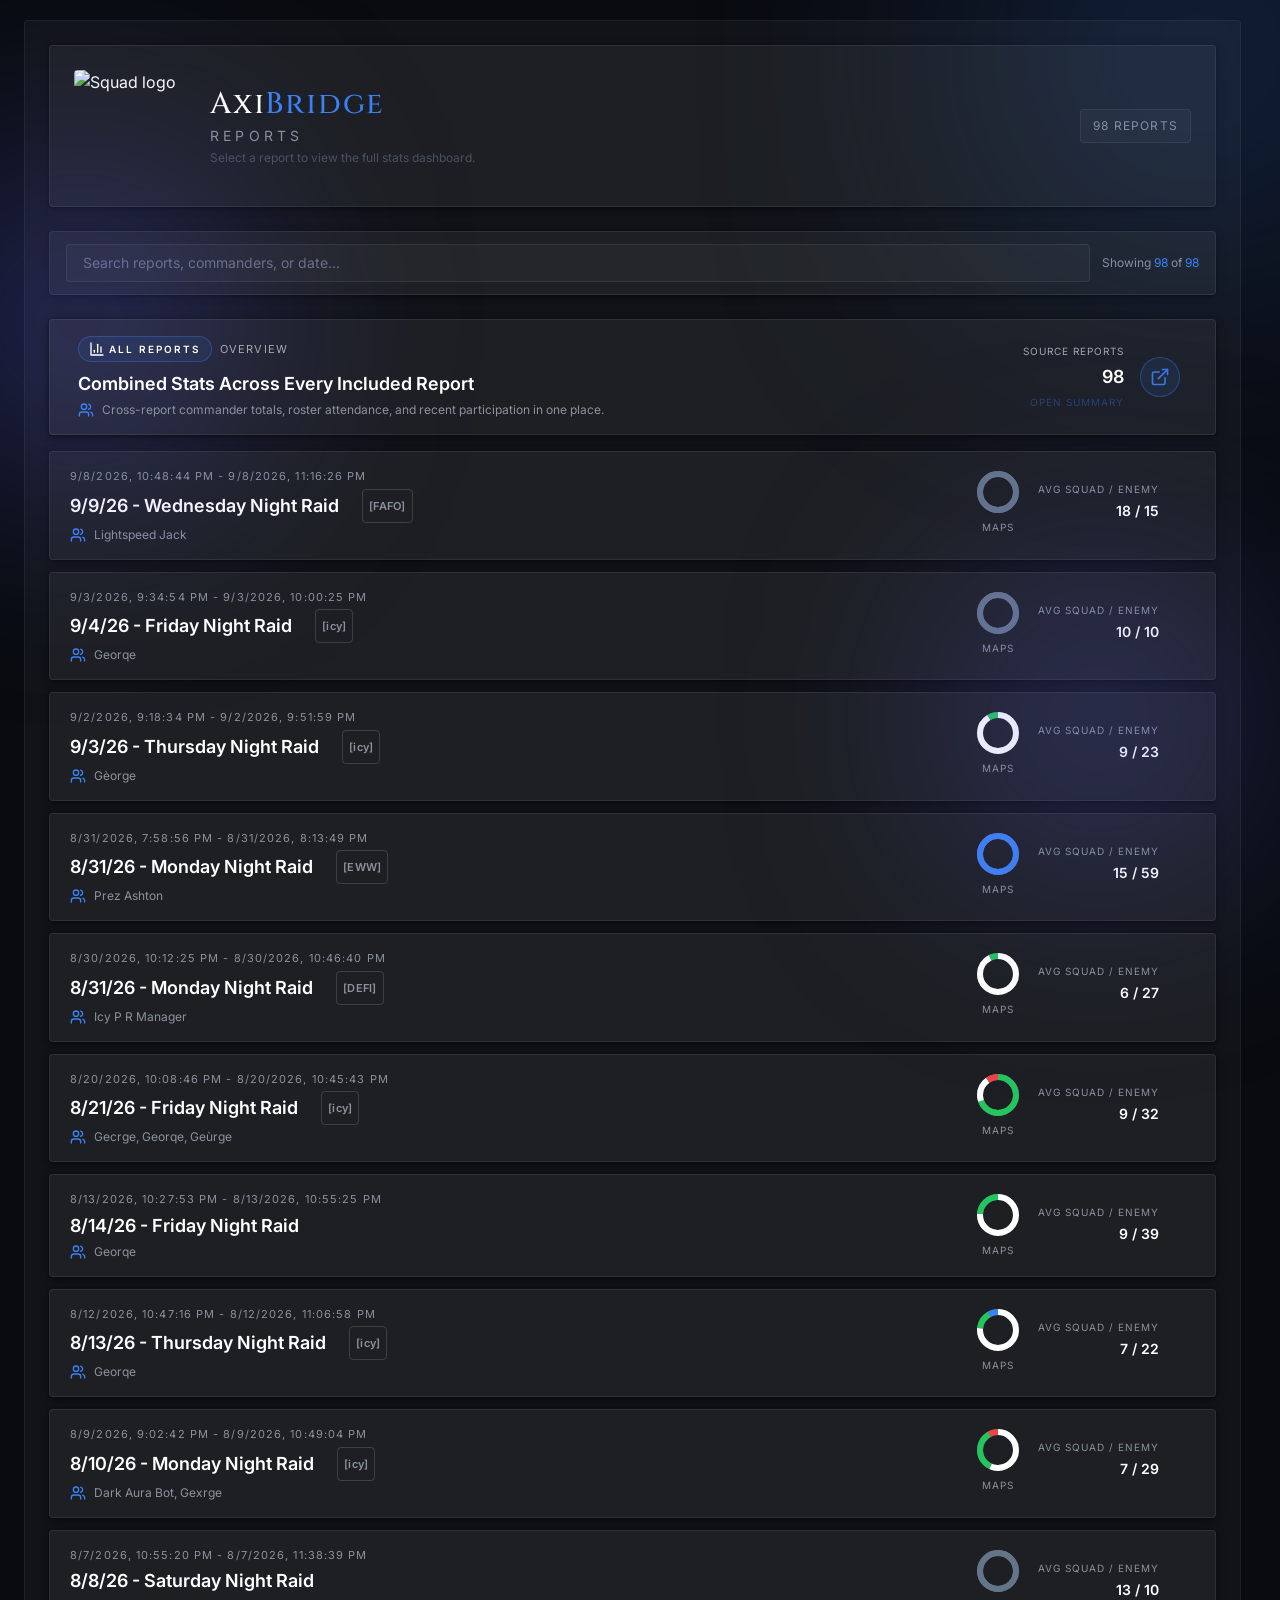
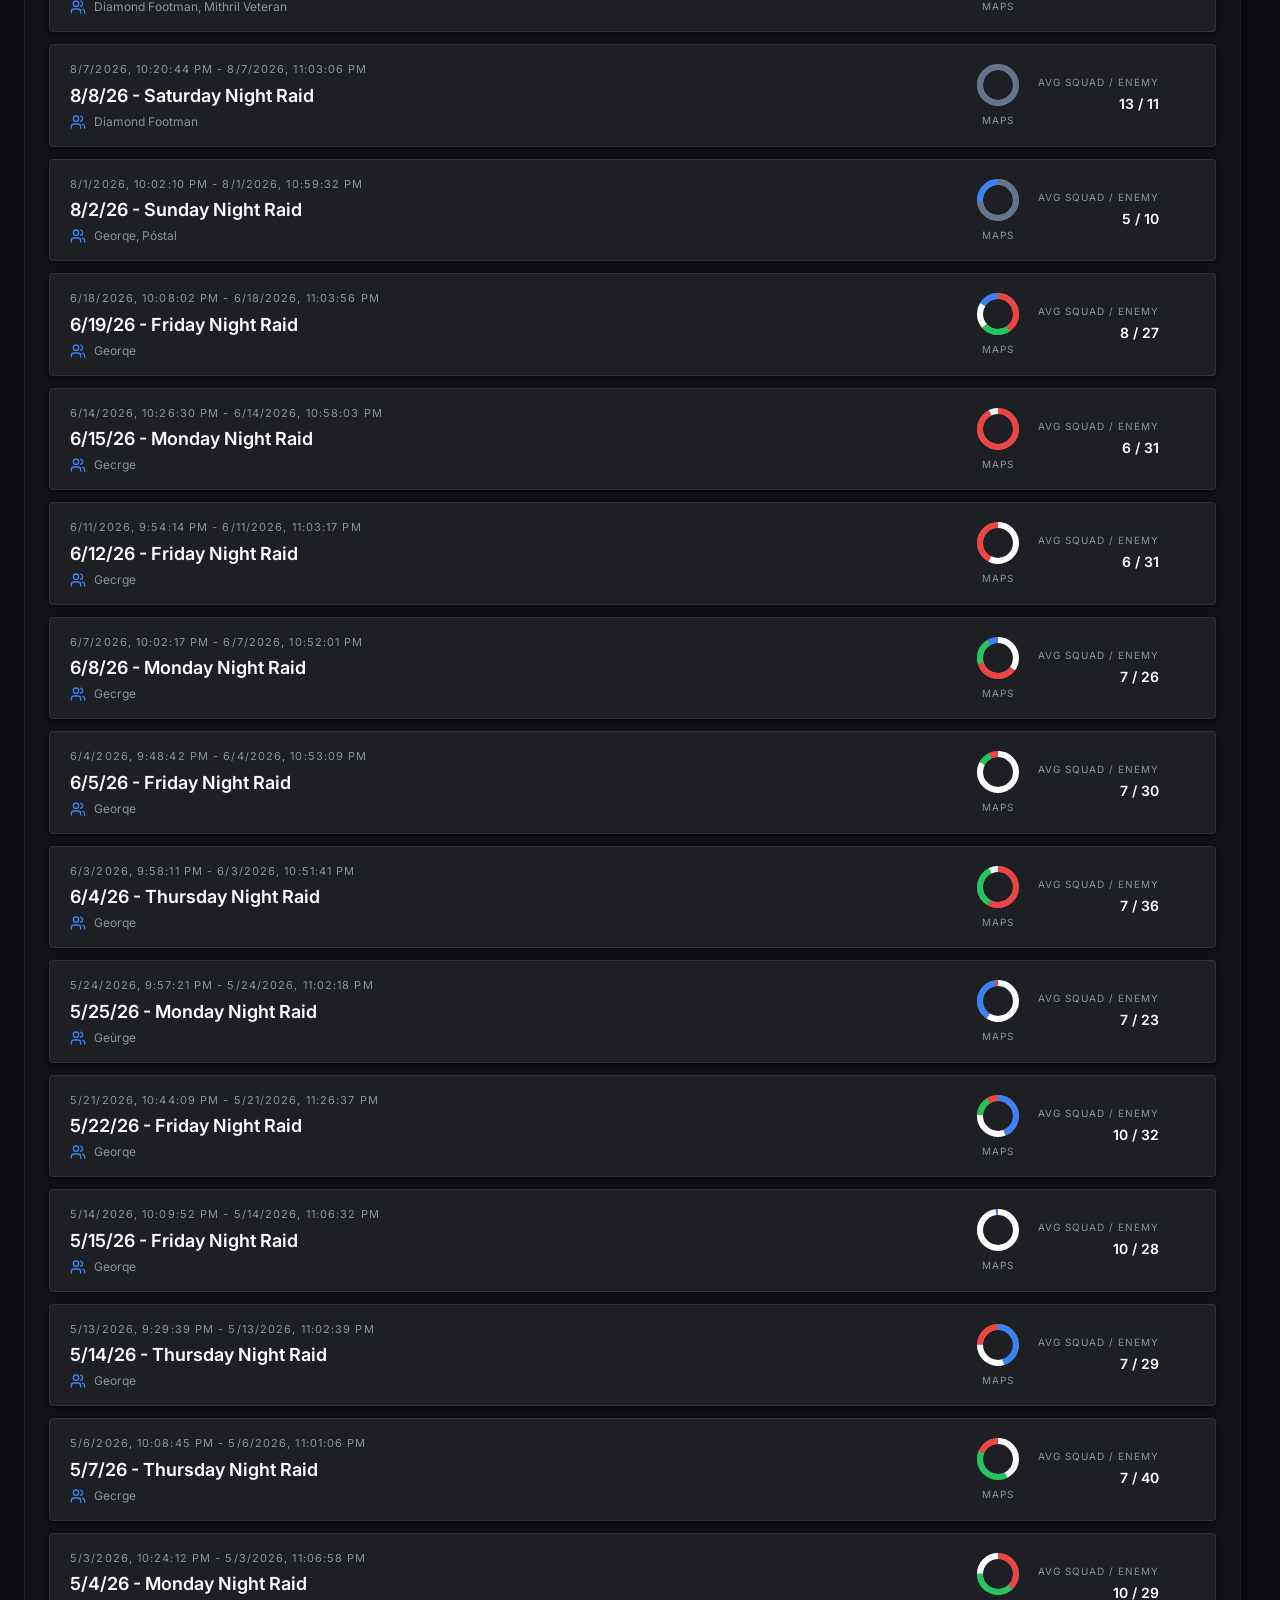
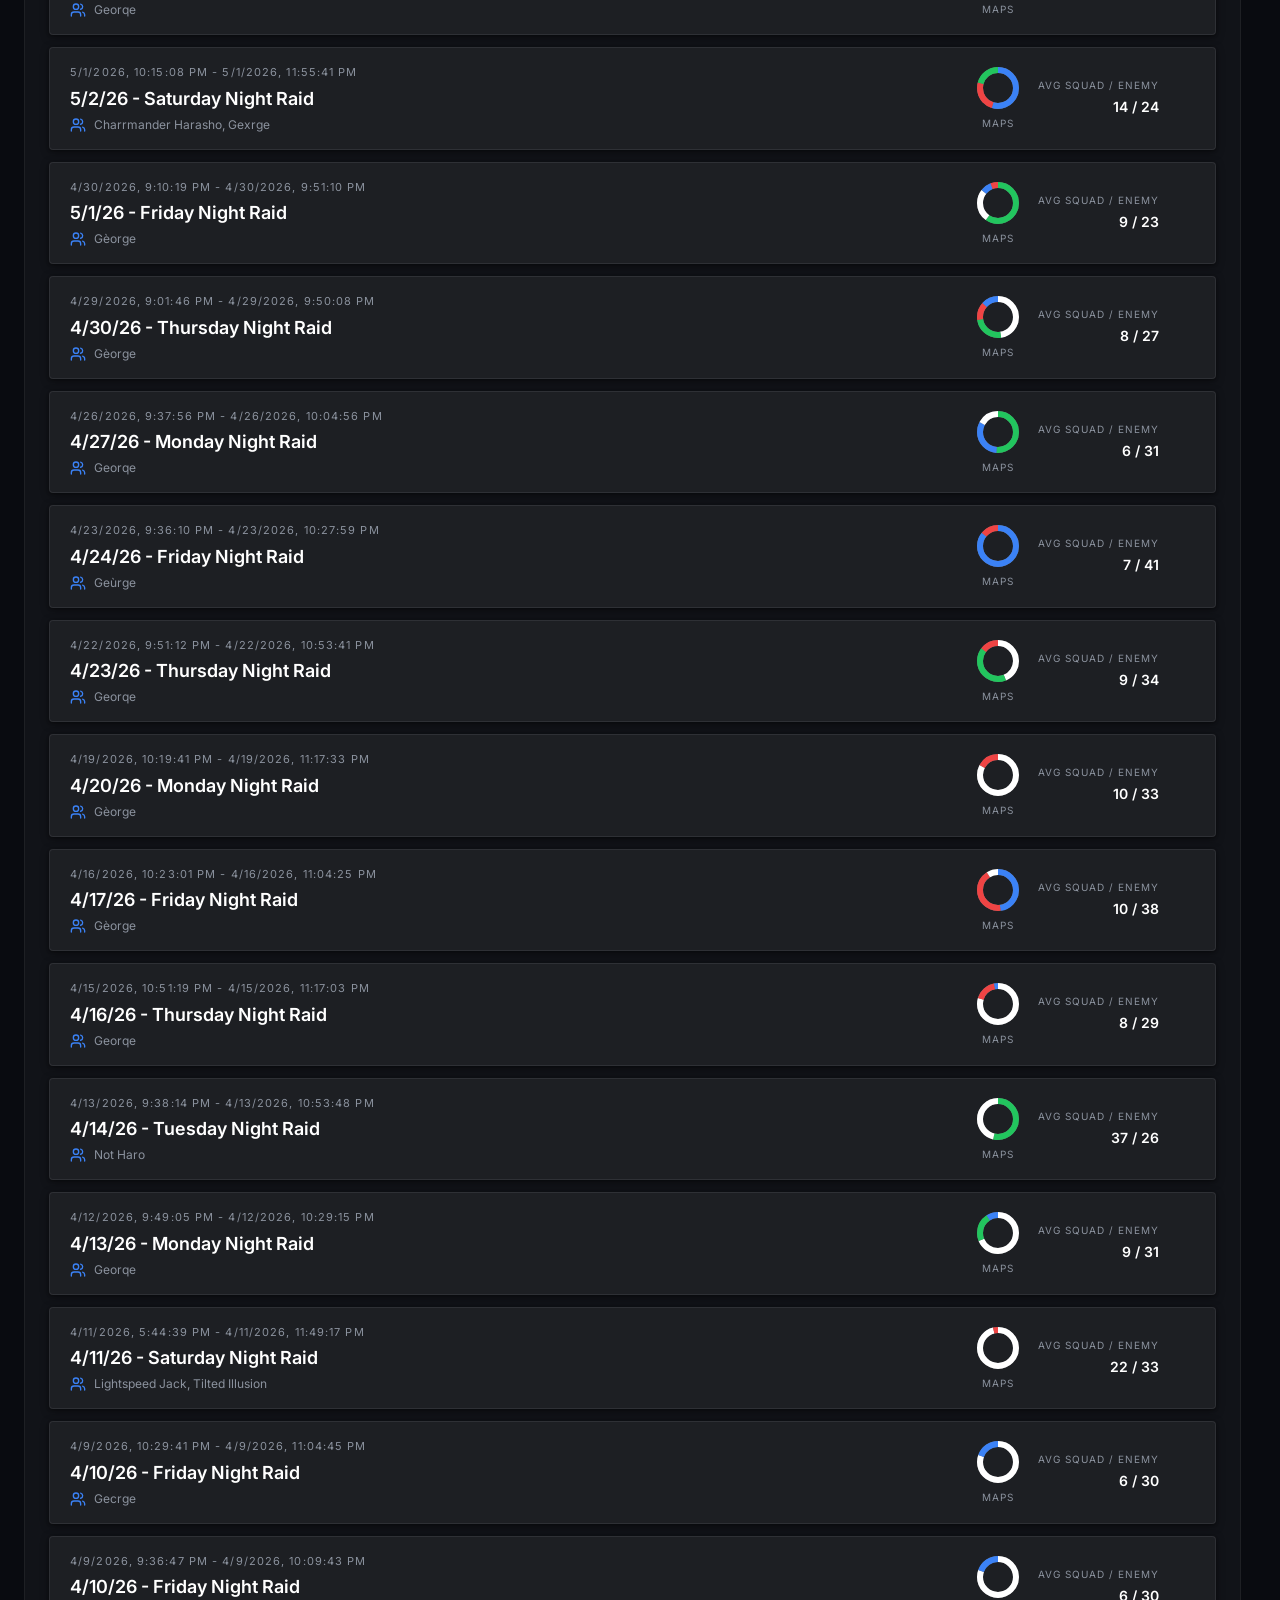
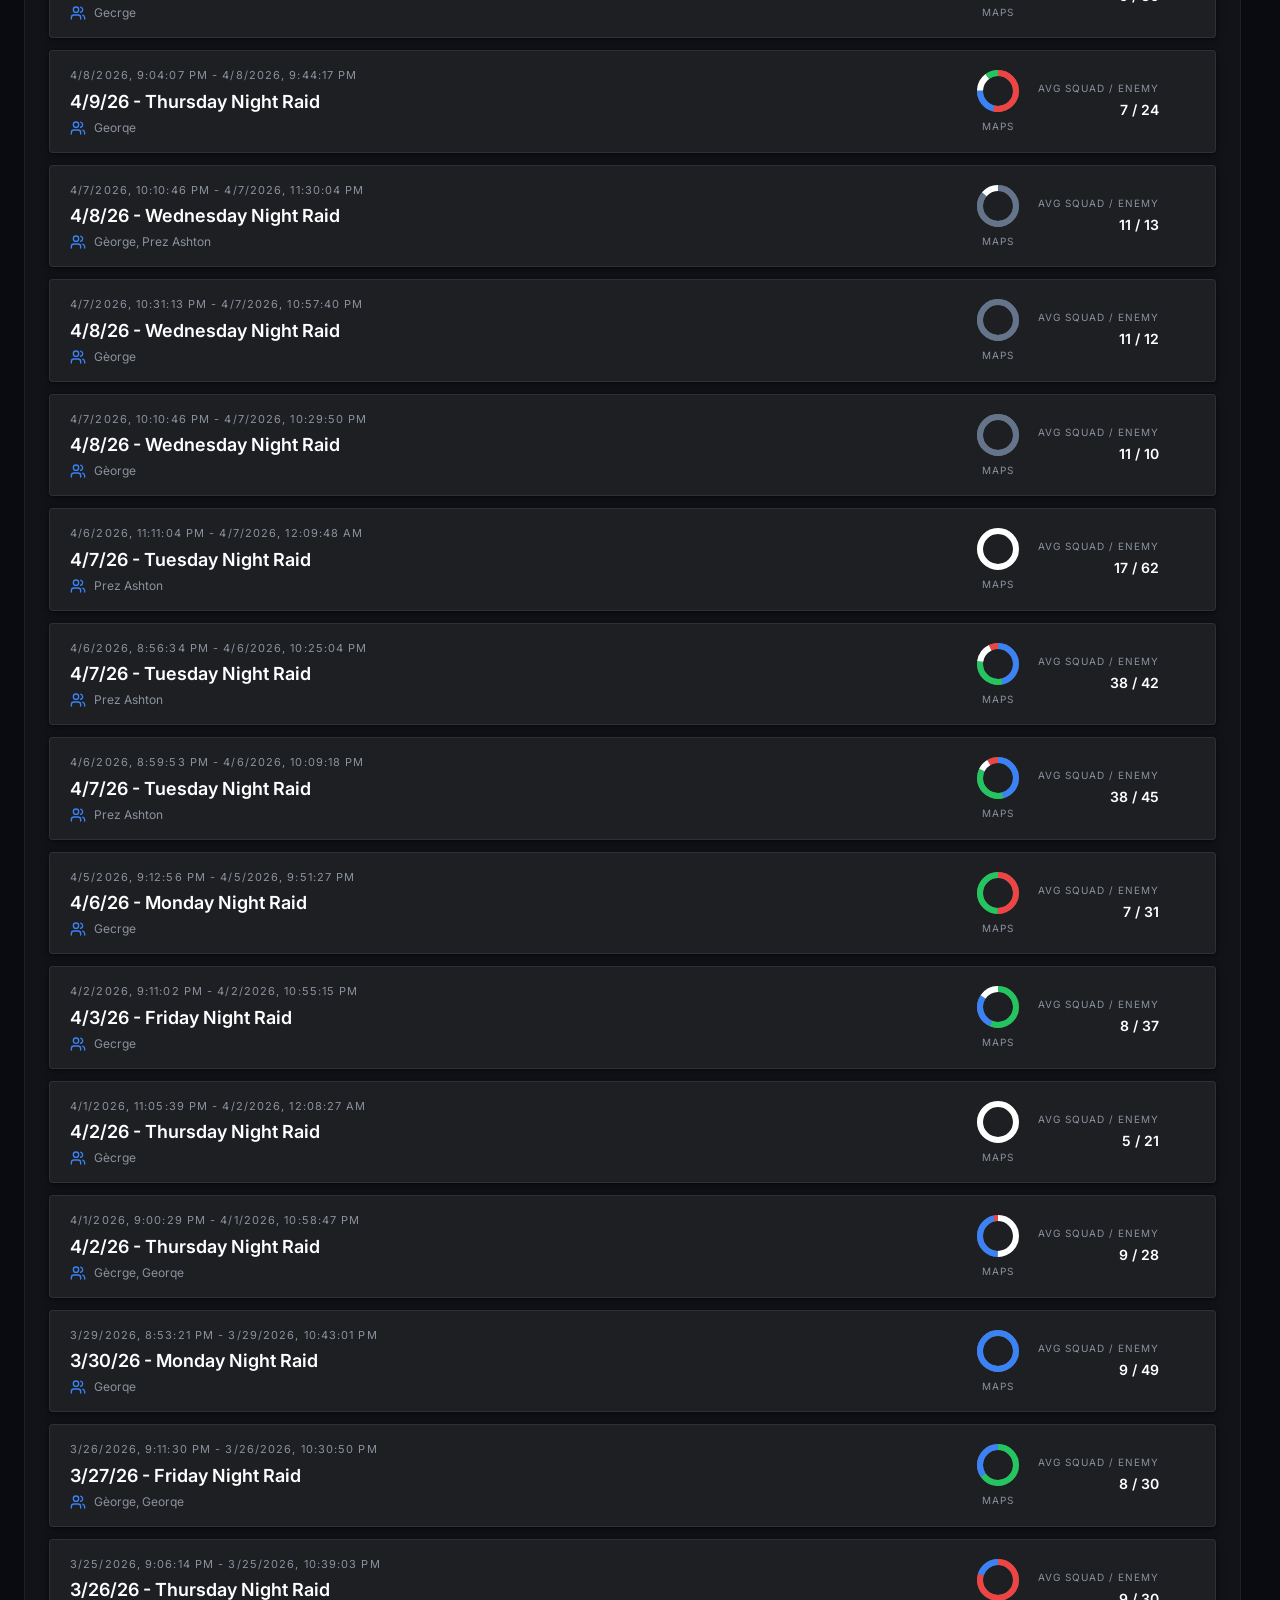
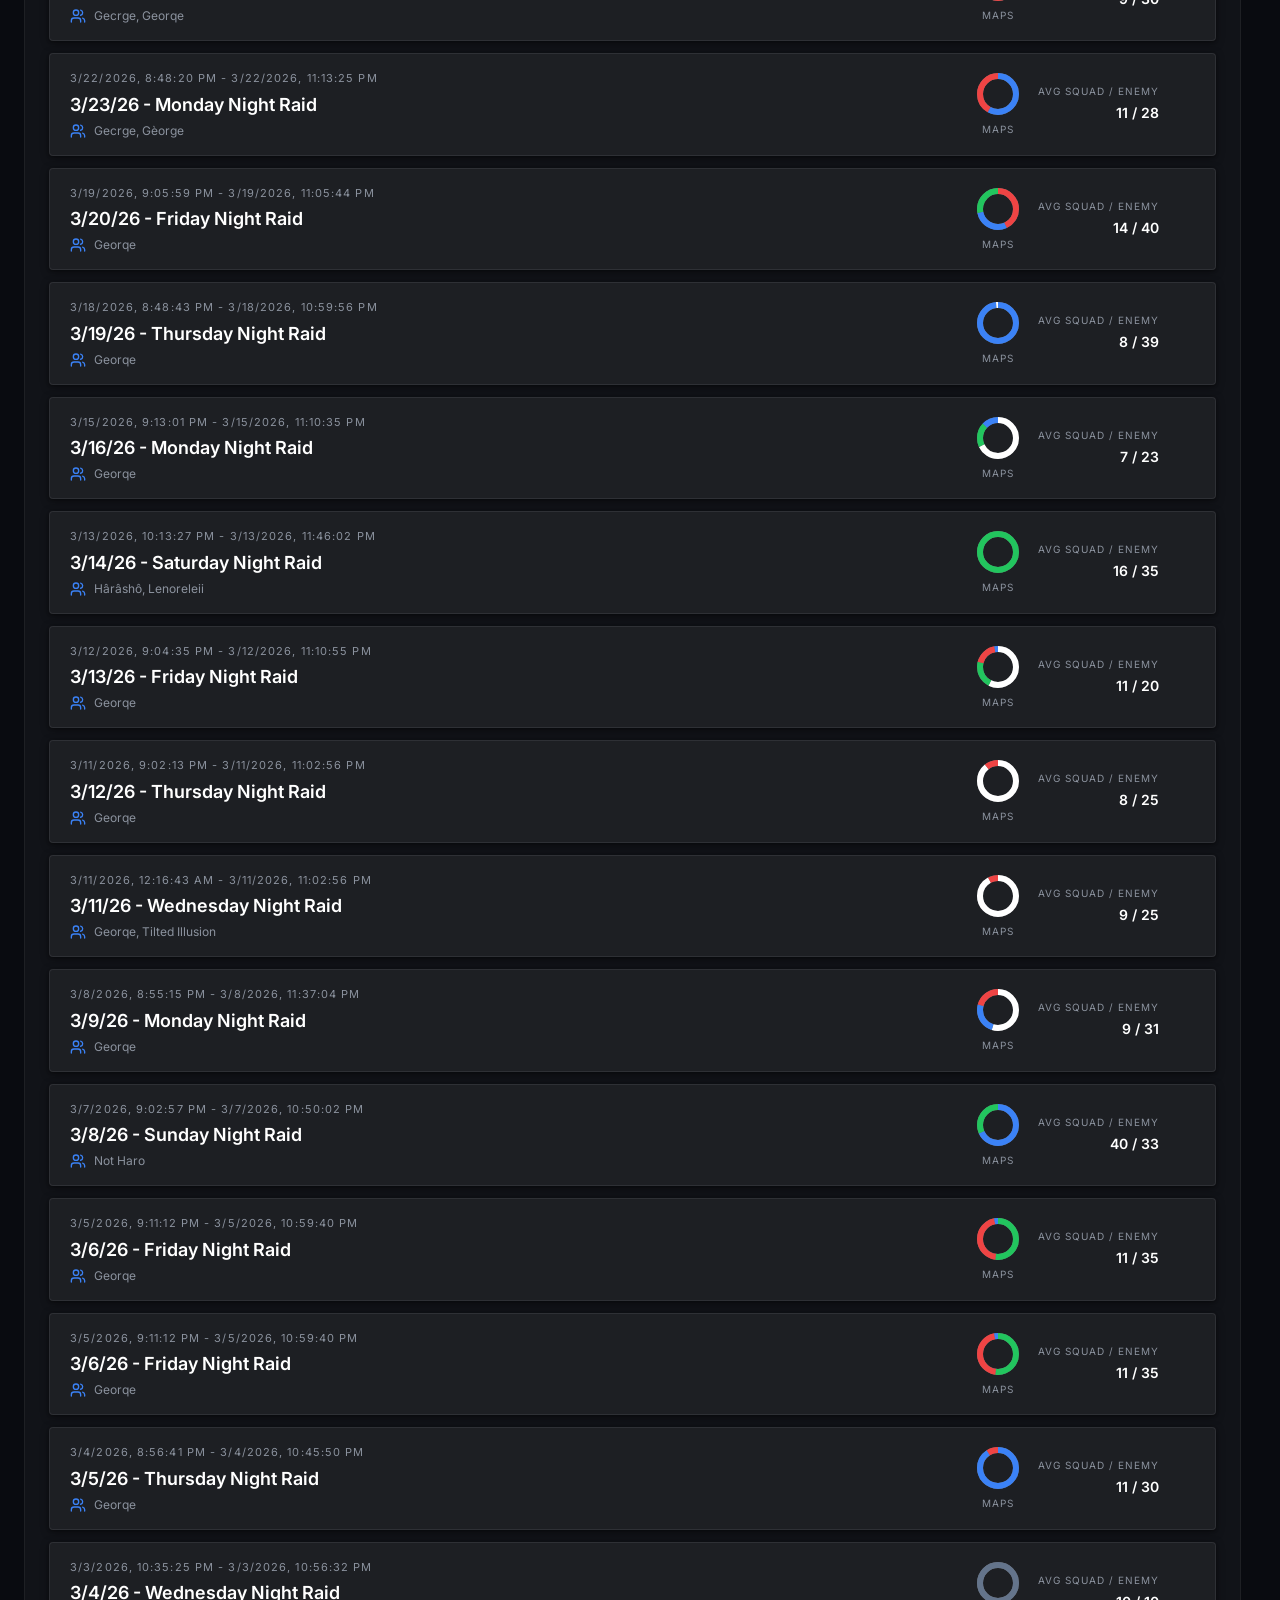
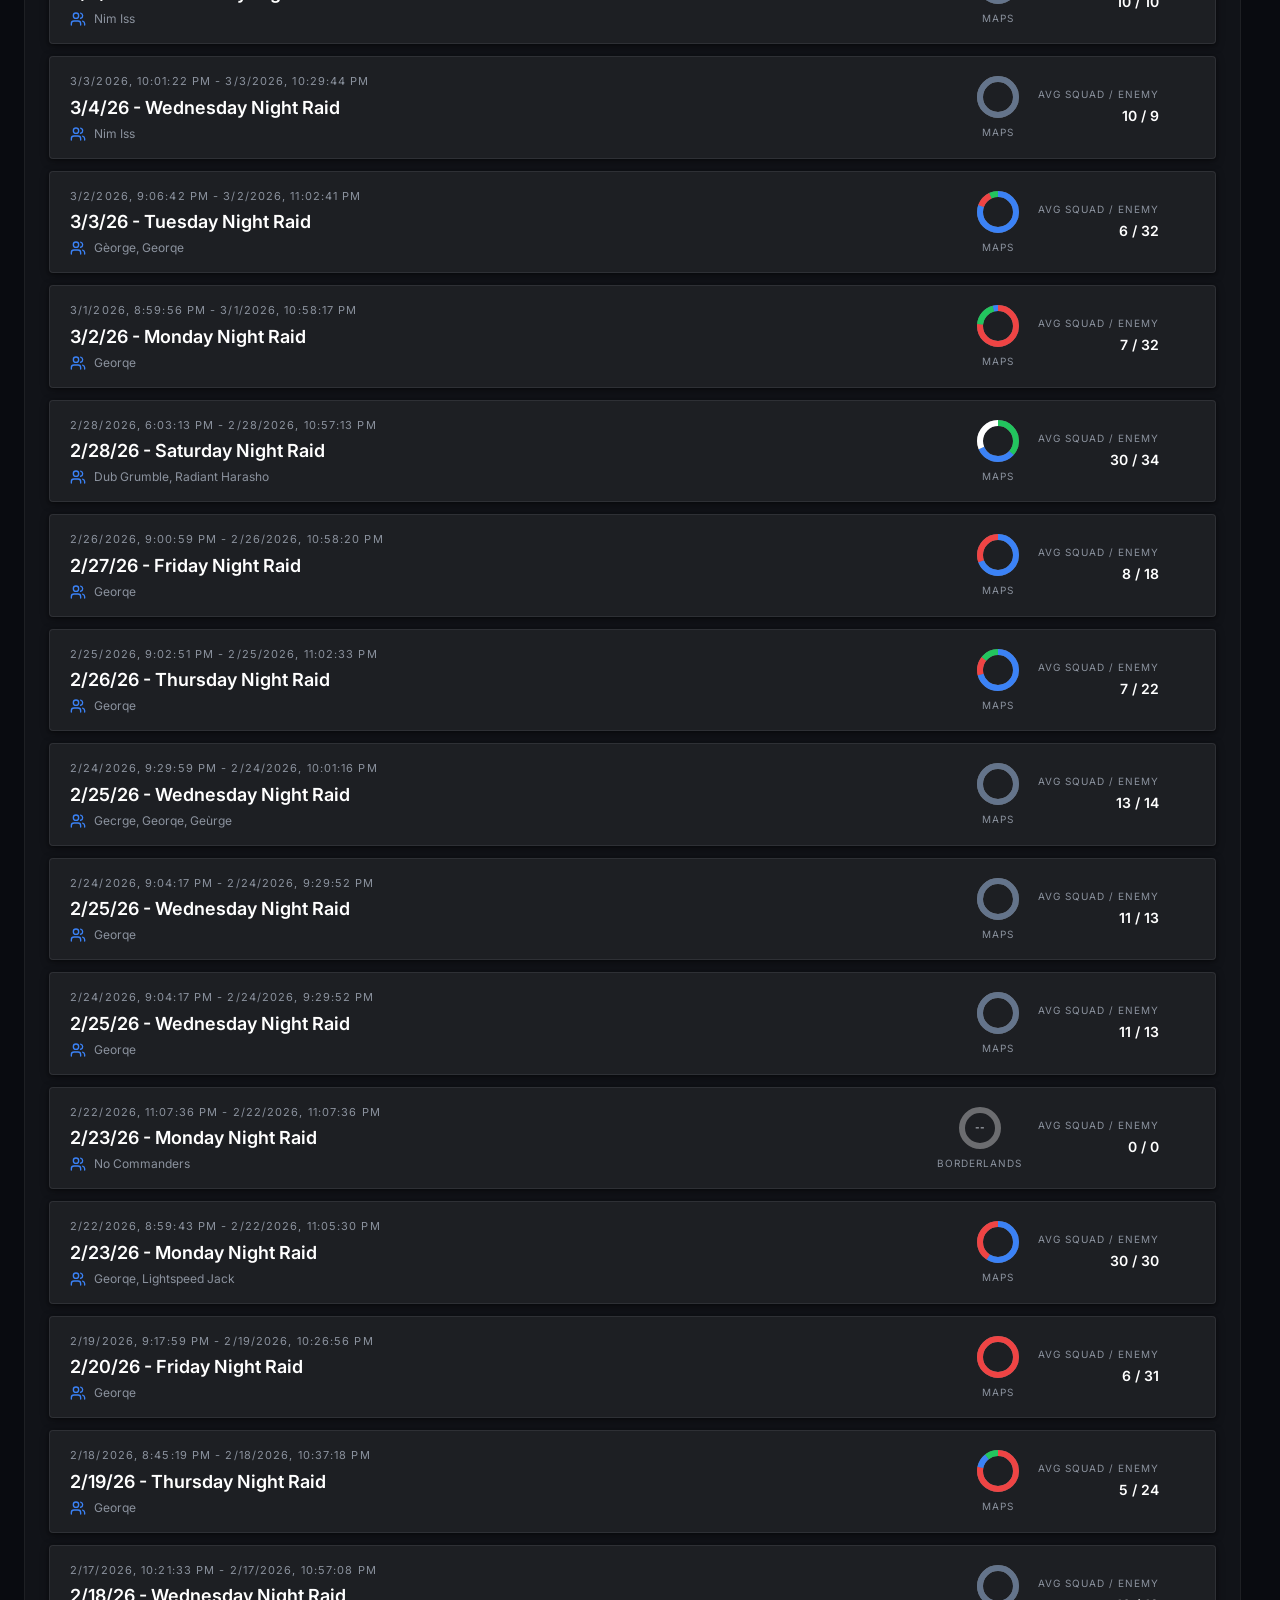
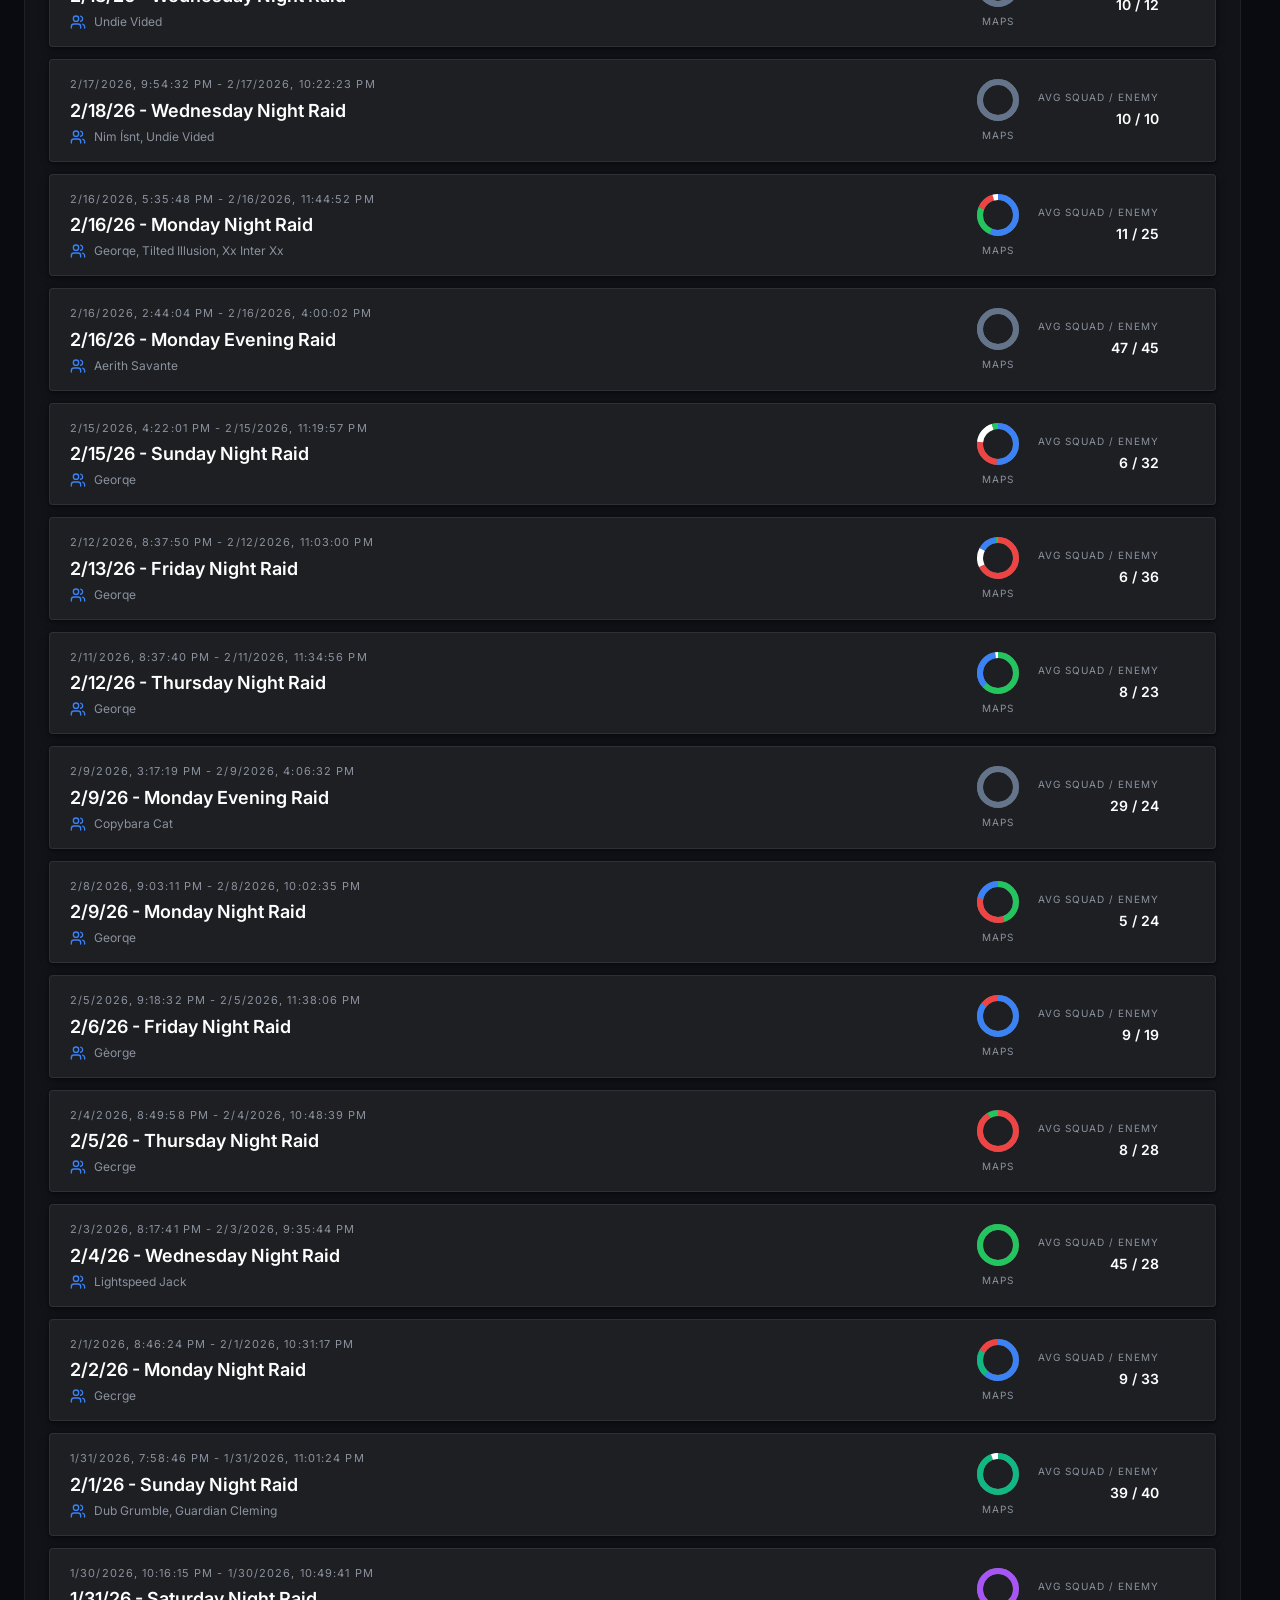
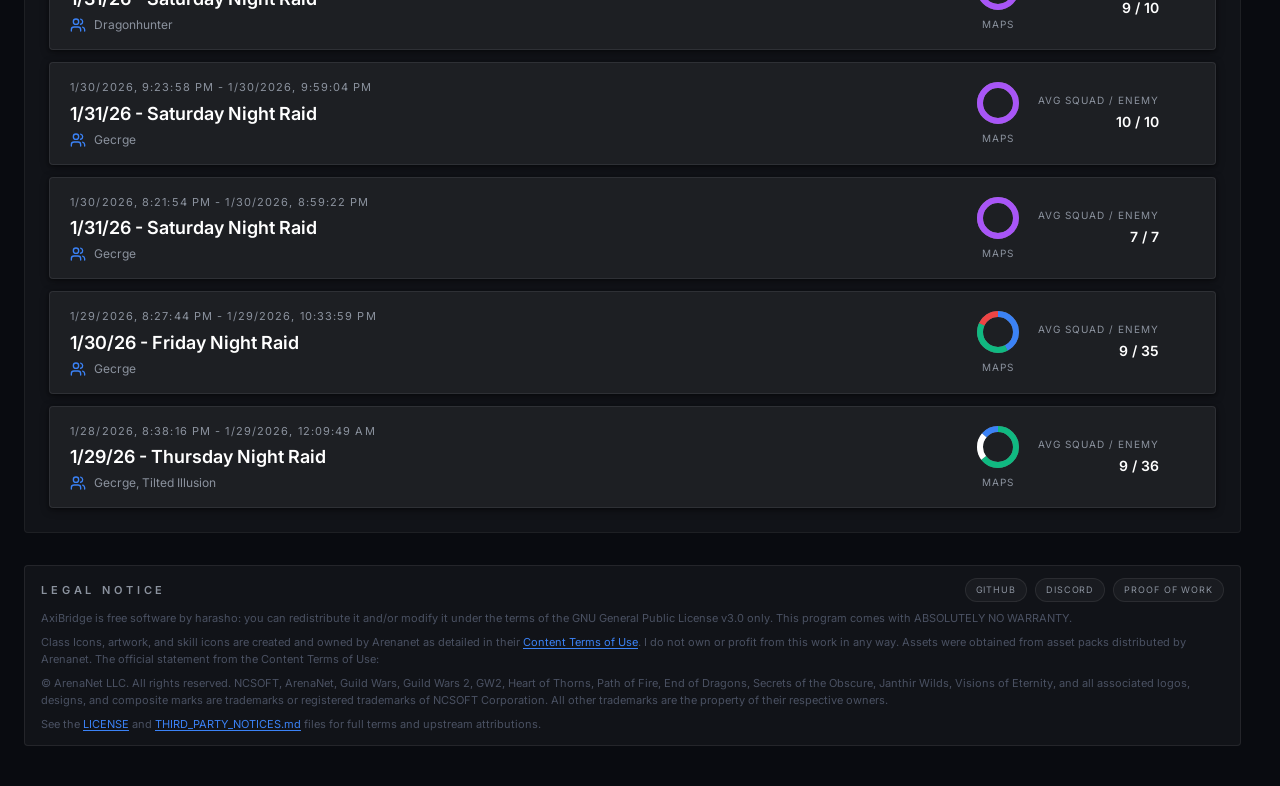
==== index.html @ 9c936603 "Update web report 20260908-224844-7veu" ====
<!doctype html>
<html lang="en">
  <head>
    <meta charset="UTF-8" />
    <link rel="icon" type="image/svg+xml" href="./svg/axibridge-glyph.svg" />
    <link rel="apple-touch-icon" href="./svg/axibridge-glyph.svg" />
    <meta name="viewport" content="width=device-width, initial-scale=1.0" />
    <title>AxiBridge</title>
    <script type="module" crossorigin src="./assets/index-DWSsiQYR.js"></script>
    <link rel="stylesheet" crossorigin href="./assets/index-Du_f-ER3.css">
  </head>
  <body>
    <div id="root"></div>
  </body>
</html>
---- assets/index-Du_f-ER3.css ----
@import"https://fonts.googleapis.com/css2?family=Cinzel:wght@500;700&family=Inter:wght@400;500;600;700&display=swap";*,:before,:after{--tw-border-spacing-x: 0;--tw-border-spacing-y: 0;--tw-translate-x: 0;--tw-translate-y: 0;--tw-rotate: 0;--tw-skew-x: 0;--tw-skew-y: 0;--tw-scale-x: 1;--tw-scale-y: 1;--tw-pan-x: ;--tw-pan-y: ;--tw-pinch-zoom: ;--tw-scroll-snap-strictness: proximity;--tw-gradient-from-position: ;--tw-gradient-via-position: ;--tw-gradient-to-position: ;--tw-ordinal: ;--tw-slashed-zero: ;--tw-numeric-figure: ;--tw-numeric-spacing: ;--tw-numeric-fraction: ;--tw-ring-inset: ;--tw-ring-offset-width: 0px;--tw-ring-offset-color: #fff;--tw-ring-color: rgb(59 130 246 / .5);--tw-ring-offset-shadow: 0 0 #0000;--tw-ring-shadow: 0 0 #0000;--tw-shadow: 0 0 #0000;--tw-shadow-colored: 0 0 #0000;--tw-blur: ;--tw-brightness: ;--tw-contrast: ;--tw-grayscale: ;--tw-hue-rotate: ;--tw-invert: ;--tw-saturate: ;--tw-sepia: ;--tw-drop-shadow: ;--tw-backdrop-blur: ;--tw-backdrop-brightness: ;--tw-backdrop-contrast: ;--tw-backdrop-grayscale: ;--tw-backdrop-hue-rotate: ;--tw-backdrop-invert: ;--tw-backdrop-opacity: ;--tw-backdrop-saturate: ;--tw-backdrop-sepia: ;--tw-contain-size: ;--tw-contain-layout: ;--tw-contain-paint: ;--tw-contain-style: }::backdrop{--tw-border-spacing-x: 0;--tw-border-spacing-y: 0;--tw-translate-x: 0;--tw-translate-y: 0;--tw-rotate: 0;--tw-skew-x: 0;--tw-skew-y: 0;--tw-scale-x: 1;--tw-scale-y: 1;--tw-pan-x: ;--tw-pan-y: ;--tw-pinch-zoom: ;--tw-scroll-snap-strictness: proximity;--tw-gradient-from-position: ;--tw-gradient-via-position: ;--tw-gradient-to-position: ;--tw-ordinal: ;--tw-slashed-zero: ;--tw-numeric-figure: ;--tw-numeric-spacing: ;--tw-numeric-fraction: ;--tw-ring-inset: ;--tw-ring-offset-width: 0px;--tw-ring-offset-color: #fff;--tw-ring-color: rgb(59 130 246 / .5);--tw-ring-offset-shadow: 0 0 #0000;--tw-ring-shadow: 0 0 #0000;--tw-shadow: 0 0 #0000;--tw-shadow-colored: 0 0 #0000;--tw-blur: ;--tw-brightness: ;--tw-contrast: ;--tw-grayscale: ;--tw-hue-rotate: ;--tw-invert: ;--tw-saturate: ;--tw-sepia: ;--tw-drop-shadow: ;--tw-backdrop-blur: ;--tw-backdrop-brightness: ;--tw-backdrop-contrast: ;--tw-backdrop-grayscale: ;--tw-backdrop-hue-rotate: ;--tw-backdrop-invert: ;--tw-backdrop-opacity: ;--tw-backdrop-saturate: ;--tw-backdrop-sepia: ;--tw-contain-size: ;--tw-contain-layout: ;--tw-contain-paint: ;--tw-contain-style: }*,:before,:after{box-sizing:border-box;border-width:0;border-style:solid;border-color:#e5e7eb}:before,:after{--tw-content: ""}html,:host{line-height:1.5;-webkit-text-size-adjust:100%;-moz-tab-size:4;-o-tab-size:4;tab-size:4;font-family:ui-sans-serif,system-ui,sans-serif,"Apple Color Emoji","Segoe UI Emoji",Segoe UI Symbol,"Noto Color Emoji";font-feature-settings:normal;font-variation-settings:normal;-webkit-tap-highlight-color:transparent}body{margin:0;line-height:inherit}hr{height:0;color:inherit;border-top-width:1px}abbr:where([title]){-webkit-text-decoration:underline dotted;text-decoration:underline dotted}h1,h2,h3,h4,h5,h6{font-size:inherit;font-weight:inherit}a{color:inherit;text-decoration:inherit}b,strong{font-weight:bolder}code,kbd,samp,pre{font-family:ui-monospace,SFMono-Regular,Menlo,Monaco,Consolas,Liberation Mono,Courier New,monospace;font-feature-settings:normal;font-variation-settings:normal;font-size:1em}small{font-size:80%}sub,sup{font-size:75%;line-height:0;position:relative;vertical-align:baseline}sub{bottom:-.25em}sup{top:-.5em}table{text-indent:0;border-color:inherit;border-collapse:collapse}button,input,optgroup,select,textarea{font-family:inherit;font-feature-settings:inherit;font-variation-settings:inherit;font-size:100%;font-weight:inherit;line-height:inherit;letter-spacing:inherit;color:inherit;margin:0;padding:0}button,select{text-transform:none}button,input:where([type=button]),input:where([type=reset]),input:where([type=submit]){-webkit-appearance:button;background-color:transparent;background-image:none}:-moz-focusring{outline:auto}:-moz-ui-invalid{box-shadow:none}progress{vertical-align:baseline}::-webkit-inner-spin-button,::-webkit-outer-spin-button{height:auto}[type=search]{-webkit-appearance:textfield;outline-offset:-2px}::-webkit-search-decoration{-webkit-appearance:none}::-webkit-file-upload-button{-webkit-appearance:button;font:inherit}summary{display:list-item}blockquote,dl,dd,h1,h2,h3,h4,h5,h6,hr,figure,p,pre{margin:0}fieldset{margin:0;padding:0}legend{padding:0}ol,ul,menu{list-style:none;margin:0;padding:0}dialog{padding:0}textarea{resize:vertical}input::-moz-placeholder,textarea::-moz-placeholder{opacity:1;color:#9ca3af}input::placeholder,textarea::placeholder{opacity:1;color:#9ca3af}button,[role=button]{cursor:pointer}:disabled{cursor:default}img,svg,video,canvas,audio,iframe,embed,object{display:block;vertical-align:middle}img,video{max-width:100%;height:auto}[hidden]:where(:not([hidden=until-found])){display:none}.\!container{width:100%!important}.container{width:100%}@media(min-width:640px){.\!container{max-width:640px!important}.container{max-width:640px}}@media(min-width:768px){.\!container{max-width:768px!important}.container{max-width:768px}}@media(min-width:1024px){.\!container{max-width:1024px!important}.container{max-width:1024px}}@media(min-width:1280px){.\!container{max-width:1280px!important}.container{max-width:1280px}}@media(min-width:1536px){.\!container{max-width:1536px!important}.container{max-width:1536px}}.pointer-events-none{pointer-events:none}.pointer-events-auto{pointer-events:auto}.\!visible{visibility:visible!important}.visible{visibility:visible}.invisible{visibility:hidden}.collapse{visibility:collapse}.static{position:static}.fixed{position:fixed}.absolute{position:absolute}.relative{position:relative}.sticky{position:sticky}.inset-0{top:0;right:0;bottom:0;left:0}.inset-\[0\.7px\]{top:.7px;right:.7px;bottom:.7px;left:.7px}.inset-y-0{top:0;bottom:0}.-bottom-0\.5{bottom:-.125rem}.-bottom-1{bottom:-.25rem}.-bottom-24{bottom:-6rem}.-left-16{left:-4rem}.-left-8{left:-2rem}.-right-0\.5{right:-.125rem}.-right-1{right:-.25rem}.-right-24{right:-6rem}.-top-0\.5{top:-.125rem}.-top-24{top:-6rem}.-top-\[9px\]{top:-9px}.bottom-0{bottom:0}.bottom-4{bottom:1rem}.bottom-\[1px\]{bottom:1px}.bottom-full{bottom:100%}.left-0{left:0}.left-1{left:.25rem}.left-1\/2{left:50%}.left-2\.5{left:.625rem}.left-3{left:.75rem}.left-4{left:1rem}.right-0{right:0}.right-1{right:.25rem}.right-2{right:.5rem}.right-2\.5{right:.625rem}.right-4{right:1rem}.top-0{top:0}.top-1{top:.25rem}.top-1\/2{top:50%}.top-2{top:.5rem}.top-\[1px\]{top:1px}.top-\[2px\]{top:2px}.top-\[calc\(100\%\+4px\)\]{top:calc(100% + 4px)}.top-full{top:100%}.isolate{isolation:isolate}.z-0{z-index:0}.z-10{z-index:10}.z-20{z-index:20}.z-30{z-index:30}.z-40{z-index:40}.z-50{z-index:50}.z-\[10000\]{z-index:10000}.z-\[1\]{z-index:1}.z-\[60\]{z-index:60}.z-\[70\]{z-index:70}.z-\[72\]{z-index:72}.z-\[74\]{z-index:74}.z-\[9999\]{z-index:9999}.col-span-2{grid-column:span 2 / span 2}.row-span-2{grid-row:span 2 / span 2}.m-0{margin:0}.-mx-1{margin-left:-.25rem;margin-right:-.25rem}.mx-1{margin-left:.25rem;margin-right:.25rem}.mx-1\.5{margin-left:.375rem;margin-right:.375rem}.mx-3{margin-left:.75rem;margin-right:.75rem}.mx-4{margin-left:1rem;margin-right:1rem}.mx-auto{margin-left:auto;margin-right:auto}.my-3{margin-top:.75rem;margin-bottom:.75rem}.\!mb-0{margin-bottom:0!important}.\!mt-0{margin-top:0!important}.-mr-\[176px\]{margin-right:-176px}.mb-0\.5{margin-bottom:.125rem}.mb-1{margin-bottom:.25rem}.mb-1\.5{margin-bottom:.375rem}.mb-2{margin-bottom:.5rem}.mb-3{margin-bottom:.75rem}.mb-3\.5{margin-bottom:.875rem}.mb-4{margin-bottom:1rem}.mb-6{margin-bottom:1.5rem}.ml-1{margin-left:.25rem}.ml-1\.5{margin-left:.375rem}.ml-2{margin-left:.5rem}.ml-3{margin-left:.75rem}.ml-6{margin-left:1.5rem}.ml-auto{margin-left:auto}.mr-3{margin-right:.75rem}.mt-0\.5{margin-top:.125rem}.mt-1{margin-top:.25rem}.mt-10{margin-top:2.5rem}.mt-2{margin-top:.5rem}.mt-2\.5{margin-top:.625rem}.mt-3{margin-top:.75rem}.mt-4{margin-top:1rem}.mt-5{margin-top:1.25rem}.mt-6{margin-top:1.5rem}.mt-8{margin-top:2rem}.mt-auto{margin-top:auto}.mt-px{margin-top:1px}.block{display:block}.inline-block{display:inline-block}.inline{display:inline}.flex{display:flex}.inline-flex{display:inline-flex}.\!table{display:table!important}.table{display:table}.grid{display:grid}.contents{display:contents}.hidden{display:none}.aspect-square{aspect-ratio:1 / 1}.h-0{height:0px}.h-1{height:.25rem}.h-1\.5{height:.375rem}.h-10{height:2.5rem}.h-12{height:3rem}.h-14{height:3.5rem}.h-16{height:4rem}.h-2{height:.5rem}.h-2\.5{height:.625rem}.h-20{height:5rem}.h-24{height:6rem}.h-3{height:.75rem}.h-3\.5{height:.875rem}.h-32{height:8rem}.h-4{height:1rem}.h-48{height:12rem}.h-5{height:1.25rem}.h-56{height:14rem}.h-6{height:1.5rem}.h-64{height:16rem}.h-7{height:1.75rem}.h-8{height:2rem}.h-9{height:2.25rem}.h-\[12vh\]{height:12vh}.h-\[15px\]{height:15px}.h-\[18px\]{height:18px}.h-\[220px\]{height:220px}.h-\[240px\]{height:240px}.h-\[260px\]{height:260px}.h-\[26px\]{height:26px}.h-\[280px\]{height:280px}.h-\[28px\]{height:28px}.h-\[2px\]{height:2px}.h-\[300px\]{height:300px}.h-\[320px\]{height:320px}.h-\[34px\]{height:34px}.h-\[360px\]{height:360px}.h-\[3px\]{height:3px}.h-\[400px\]{height:400px}.h-\[480px\]{height:480px}.h-\[500px\]{height:500px}.h-\[65vh\]{height:65vh}.h-\[min\(82vh\,860px\)\]{height:min(82vh,860px)}.h-full{height:100%}.h-px{height:1px}.h-screen{height:100vh}.max-h-0{max-height:0px}.max-h-24{max-height:6rem}.max-h-28{max-height:7rem}.max-h-40{max-height:10rem}.max-h-56{max-height:14rem}.max-h-60{max-height:15rem}.max-h-64{max-height:16rem}.max-h-72{max-height:18rem}.max-h-80{max-height:20rem}.max-h-96{max-height:24rem}.max-h-\[260px\]{max-height:260px}.max-h-\[300px\]{max-height:300px}.max-h-\[30rem\]{max-height:30rem}.max-h-\[320px\]{max-height:320px}.max-h-\[32rem\]{max-height:32rem}.max-h-\[360px\]{max-height:360px}.max-h-\[420px\]{max-height:420px}.max-h-\[50vh\]{max-height:50vh}.max-h-\[560px\]{max-height:560px}.max-h-\[60vh\]{max-height:60vh}.max-h-\[65vh\]{max-height:65vh}.max-h-\[85vh\]{max-height:85vh}.max-h-\[92vh\]{max-height:92vh}.max-h-\[99999px\]{max-height:99999px}.max-h-none{max-height:none}.min-h-0{min-height:0px}.min-h-10{min-height:2.5rem}.min-h-\[108px\]{min-height:108px}.min-h-\[126px\]{min-height:126px}.min-h-\[140px\]{min-height:140px}.min-h-\[182px\]{min-height:182px}.min-h-\[28px\]{min-height:28px}.min-h-\[30px\]{min-height:30px}.min-h-\[40px\]{min-height:40px}.min-h-\[56px\]{min-height:56px}.min-h-\[58px\]{min-height:58px}.min-h-\[60vh\]{min-height:60vh}.min-h-screen{min-height:100vh}.w-1\.5{width:.375rem}.w-10{width:2.5rem}.w-11{width:2.75rem}.w-12{width:3rem}.w-16{width:4rem}.w-2{width:.5rem}.w-2\.5{width:.625rem}.w-20{width:5rem}.w-3{width:.75rem}.w-3\.5{width:.875rem}.w-32{width:8rem}.w-36{width:9rem}.w-4{width:1rem}.w-44{width:11rem}.w-48{width:12rem}.w-5{width:1.25rem}.w-52{width:13rem}.w-56{width:14rem}.w-6{width:1.5rem}.w-64{width:16rem}.w-7{width:1.75rem}.w-8{width:2rem}.w-80{width:20rem}.w-9{width:2.25rem}.w-96{width:24rem}.w-\[120px\]{width:120px}.w-\[15px\]{width:15px}.w-\[18px\]{width:18px}.w-\[220px\]{width:220px}.w-\[240px\]{width:240px}.w-\[248px\]{width:248px}.w-\[260px\]{width:260px}.w-\[26px\]{width:26px}.w-\[2px\]{width:2px}.w-\[320px\]{width:320px}.w-\[4\.5rem\]{width:4.5rem}.w-auto{width:auto}.w-full{width:100%}.w-max{width:-moz-max-content;width:max-content}.w-px{width:1px}.w-screen{width:100vw}.min-w-0{min-width:0px}.min-w-8{min-width:2rem}.min-w-\[240px\]{min-width:240px}.min-w-\[260px\]{min-width:260px}.min-w-\[30px\]{min-width:30px}.min-w-\[420px\]{min-width:420px}.min-w-\[440px\]{min-width:440px}.min-w-\[560px\]{min-width:560px}.min-w-\[620px\]{min-width:620px}.min-w-\[640px\]{min-width:640px}.min-w-\[680px\]{min-width:680px}.min-w-\[700px\]{min-width:700px}.min-w-\[720px\]{min-width:720px}.min-w-\[760px\]{min-width:760px}.min-w-\[860px\]{min-width:860px}.min-w-\[900px\]{min-width:900px}.min-w-full{min-width:100%}.max-w-2xl{max-width:42rem}.max-w-3xl{max-width:48rem}.max-w-4xl{max-width:56rem}.max-w-6xl{max-width:72rem}.max-w-\[1100px\]{max-width:1100px}.max-w-\[120px\]{max-width:120px}.max-w-\[12rem\]{max-width:12rem}.max-w-\[140px\]{max-width:140px}.max-w-\[160px\]{max-width:160px}.max-w-\[170px\]{max-width:170px}.max-w-\[180px\]{max-width:180px}.max-w-\[200px\]{max-width:200px}.max-w-\[2150px\]{max-width:2150px}.max-w-\[58vw\]{max-width:58vw}.max-w-\[80vw\]{max-width:80vw}.max-w-full{max-width:100%}.max-w-lg{max-width:32rem}.max-w-md{max-width:28rem}.max-w-none{max-width:none}.max-w-sm{max-width:24rem}.max-w-xs{max-width:20rem}.flex-1{flex:1 1 0%}.flex-none{flex:none}.flex-shrink{flex-shrink:1}.flex-shrink-0{flex-shrink:0}.shrink{flex-shrink:1}.shrink-0{flex-shrink:0}.grow{flex-grow:1}.table-auto{table-layout:auto}.table-fixed{table-layout:fixed}.border-collapse{border-collapse:collapse}.border-separate{border-collapse:separate}.border-spacing-0{--tw-border-spacing-x: 0px;--tw-border-spacing-y: 0px;border-spacing:var(--tw-border-spacing-x) var(--tw-border-spacing-y)}.-translate-x-1\/2{--tw-translate-x: -50%;transform:translate(var(--tw-translate-x),var(--tw-translate-y)) rotate(var(--tw-rotate)) skew(var(--tw-skew-x)) skewY(var(--tw-skew-y)) scaleX(var(--tw-scale-x)) scaleY(var(--tw-scale-y))}.-translate-x-full{--tw-translate-x: -100%;transform:translate(var(--tw-translate-x),var(--tw-translate-y)) rotate(var(--tw-rotate)) skew(var(--tw-skew-x)) skewY(var(--tw-skew-y)) scaleX(var(--tw-scale-x)) scaleY(var(--tw-scale-y))}.-translate-y-1\/2{--tw-translate-y: -50%;transform:translate(var(--tw-translate-x),var(--tw-translate-y)) rotate(var(--tw-rotate)) skew(var(--tw-skew-x)) skewY(var(--tw-skew-y)) scaleX(var(--tw-scale-x)) scaleY(var(--tw-scale-y))}.-translate-y-2{--tw-translate-y: -.5rem;transform:translate(var(--tw-translate-x),var(--tw-translate-y)) rotate(var(--tw-rotate)) skew(var(--tw-skew-x)) skewY(var(--tw-skew-y)) scaleX(var(--tw-scale-x)) scaleY(var(--tw-scale-y))}.translate-x-0{--tw-translate-x: 0px;transform:translate(var(--tw-translate-x),var(--tw-translate-y)) rotate(var(--tw-rotate)) skew(var(--tw-skew-x)) skewY(var(--tw-skew-y)) scaleX(var(--tw-scale-x)) scaleY(var(--tw-scale-y))}.translate-x-1{--tw-translate-x: .25rem;transform:translate(var(--tw-translate-x),var(--tw-translate-y)) rotate(var(--tw-rotate)) skew(var(--tw-skew-x)) skewY(var(--tw-skew-y)) scaleX(var(--tw-scale-x)) scaleY(var(--tw-scale-y))}.translate-x-6{--tw-translate-x: 1.5rem;transform:translate(var(--tw-translate-x),var(--tw-translate-y)) rotate(var(--tw-rotate)) skew(var(--tw-skew-x)) skewY(var(--tw-skew-y)) scaleX(var(--tw-scale-x)) scaleY(var(--tw-scale-y))}.translate-x-\[16px\]{--tw-translate-x: 16px;transform:translate(var(--tw-translate-x),var(--tw-translate-y)) rotate(var(--tw-rotate)) skew(var(--tw-skew-x)) skewY(var(--tw-skew-y)) scaleX(var(--tw-scale-x)) scaleY(var(--tw-scale-y))}.translate-x-\[2px\]{--tw-translate-x: 2px;transform:translate(var(--tw-translate-x),var(--tw-translate-y)) rotate(var(--tw-rotate)) skew(var(--tw-skew-x)) skewY(var(--tw-skew-y)) scaleX(var(--tw-scale-x)) scaleY(var(--tw-scale-y))}.translate-y-0{--tw-translate-y: 0px;transform:translate(var(--tw-translate-x),var(--tw-translate-y)) rotate(var(--tw-rotate)) skew(var(--tw-skew-x)) skewY(var(--tw-skew-y)) scaleX(var(--tw-scale-x)) scaleY(var(--tw-scale-y))}.translate-y-6{--tw-translate-y: 1.5rem;transform:translate(var(--tw-translate-x),var(--tw-translate-y)) rotate(var(--tw-rotate)) skew(var(--tw-skew-x)) skewY(var(--tw-skew-y)) scaleX(var(--tw-scale-x)) scaleY(var(--tw-scale-y))}.-rotate-90{--tw-rotate: -90deg;transform:translate(var(--tw-translate-x),var(--tw-translate-y)) rotate(var(--tw-rotate)) skew(var(--tw-skew-x)) skewY(var(--tw-skew-y)) scaleX(var(--tw-scale-x)) scaleY(var(--tw-scale-y))}.rotate-180{--tw-rotate: 180deg;transform:translate(var(--tw-translate-x),var(--tw-translate-y)) rotate(var(--tw-rotate)) skew(var(--tw-skew-x)) skewY(var(--tw-skew-y)) scaleX(var(--tw-scale-x)) scaleY(var(--tw-scale-y))}.rotate-45{--tw-rotate: 45deg;transform:translate(var(--tw-translate-x),var(--tw-translate-y)) rotate(var(--tw-rotate)) skew(var(--tw-skew-x)) skewY(var(--tw-skew-y)) scaleX(var(--tw-scale-x)) scaleY(var(--tw-scale-y))}.scale-105{--tw-scale-x: 1.05;--tw-scale-y: 1.05;transform:translate(var(--tw-translate-x),var(--tw-translate-y)) rotate(var(--tw-rotate)) skew(var(--tw-skew-x)) skewY(var(--tw-skew-y)) scaleX(var(--tw-scale-x)) scaleY(var(--tw-scale-y))}.transform{transform:translate(var(--tw-translate-x),var(--tw-translate-y)) rotate(var(--tw-rotate)) skew(var(--tw-skew-x)) skewY(var(--tw-skew-y)) scaleX(var(--tw-scale-x)) scaleY(var(--tw-scale-y))}.animate-\[fadeUp_0\.6s_ease-out\]{animation:fadeUp .6s ease-out}@keyframes pulse{50%{opacity:.5}}.animate-pulse{animation:pulse 2s cubic-bezier(.4,0,.6,1) infinite}@keyframes spin{to{transform:rotate(360deg)}}.animate-spin{animation:spin 1s linear infinite}.cursor-help{cursor:help}.cursor-not-allowed{cursor:not-allowed}.cursor-pointer{cursor:pointer}.select-none{-webkit-user-select:none;-moz-user-select:none;user-select:none}.resize{resize:both}.snap-x{scroll-snap-type:x var(--tw-scroll-snap-strictness)}.snap-mandatory{--tw-scroll-snap-strictness: mandatory}.snap-start{scroll-snap-align:start}.scroll-mt-24{scroll-margin-top:6rem}.scroll-mt-6{scroll-margin-top:1.5rem}.list-decimal{list-style-type:decimal}.list-disc{list-style-type:disc}.appearance-none{-webkit-appearance:none;-moz-appearance:none;appearance:none}.auto-cols-fr{grid-auto-columns:minmax(0,1fr)}.grid-flow-col{grid-auto-flow:column}.grid-cols-1{grid-template-columns:repeat(1,minmax(0,1fr))}.grid-cols-2{grid-template-columns:repeat(2,minmax(0,1fr))}.grid-cols-3{grid-template-columns:repeat(3,minmax(0,1fr))}.grid-cols-4{grid-template-columns:repeat(4,minmax(0,1fr))}.grid-cols-6{grid-template-columns:repeat(6,minmax(0,1fr))}.grid-cols-7{grid-template-columns:repeat(7,minmax(0,1fr))}.grid-cols-\[0\.3fr_1\.3fr_1fr_0\.8fr_0\.8fr_0\.8fr\]{grid-template-columns:.3fr 1.3fr 1fr .8fr .8fr .8fr}.grid-cols-\[0\.4fr_1\.5fr_0\.8fr_0\.8fr_0\.8fr\]{grid-template-columns:.4fr 1.5fr .8fr .8fr .8fr}.grid-cols-\[0\.4fr_1\.5fr_1fr_0\.9fr\]{grid-template-columns:.4fr 1.5fr 1fr .9fr}.grid-cols-\[0\.4fr_1\.6fr_1fr\]{grid-template-columns:.4fr 1.6fr 1fr}.grid-cols-\[0\.4fr_1\.6fr_1fr_0\.9fr\]{grid-template-columns:.4fr 1.6fr 1fr .9fr}.grid-cols-\[0\.4fr_1\.6fr_1fr_1fr\]{grid-template-columns:.4fr 1.6fr 1fr 1fr}.grid-cols-\[0\.4fr_1\.6fr_1fr_1fr_1fr\]{grid-template-columns:.4fr 1.6fr 1fr 1fr 1fr}.grid-cols-\[0\.4fr_1\.6fr_1fr_1fr_1fr_1fr\]{grid-template-columns:.4fr 1.6fr 1fr 1fr 1fr 1fr}.grid-cols-\[1\.2fr_0\.8fr\]{grid-template-columns:1.2fr .8fr}.grid-cols-\[1\.4fr_0\.6fr_0\.7fr_0\.8fr\]{grid-template-columns:1.4fr .6fr .7fr .8fr}.grid-cols-\[1\.4fr_0\.8fr_0\.8fr\]{grid-template-columns:1.4fr .8fr .8fr}.grid-cols-\[1\.5fr_1fr_0\.9fr\]{grid-template-columns:1.5fr 1fr .9fr}.grid-cols-\[1\.6fr_0\.8fr_0\.8fr_0\.8fr\]{grid-template-columns:1.6fr .8fr .8fr .8fr}.grid-cols-\[12px_16px_minmax\(0\,1fr\)_auto\]{grid-template-columns:12px 16px minmax(0,1fr) auto}.grid-cols-\[18px_minmax\(0\,1fr\)\]{grid-template-columns:18px minmax(0,1fr)}.grid-cols-\[1fr_110px\]{grid-template-columns:1fr 110px}.grid-cols-\[1fr_auto_1fr\]{grid-template-columns:1fr auto 1fr}.grid-cols-\[230px_1fr\]{grid-template-columns:230px 1fr}.grid-cols-\[2fr_0\.6fr_0\.8fr_0\.6fr_0\.6fr_0\.5fr\]{grid-template-columns:2fr .6fr .8fr .6fr .6fr .5fr}.grid-cols-\[2fr_0\.8fr_0\.7fr\]{grid-template-columns:2fr .8fr .7fr}.grid-cols-\[2fr_0\.8fr_0\.8fr\]{grid-template-columns:2fr .8fr .8fr}.grid-cols-\[2fr_0\.9fr_0\.7fr\]{grid-template-columns:2fr .9fr .7fr}.grid-cols-\[36px_minmax\(0\,1fr\)\]{grid-template-columns:36px minmax(0,1fr)}.grid-cols-\[40px_minmax\(0\,1fr\)\]{grid-template-columns:40px minmax(0,1fr)}.grid-cols-\[minmax\(0\,3\.2fr\)_minmax\(140px\,1\.1fr\)_86px\]{grid-template-columns:minmax(0,3.2fr) minmax(140px,1.1fr) 86px}.grid-rows-2{grid-template-rows:repeat(2,minmax(0,1fr))}.flex-row{flex-direction:row}.flex-col{flex-direction:column}.flex-wrap{flex-wrap:wrap}.flex-nowrap{flex-wrap:nowrap}.items-start{align-items:flex-start}.items-end{align-items:flex-end}.items-center{align-items:center}.items-baseline{align-items:baseline}.items-stretch{align-items:stretch}.justify-start{justify-content:flex-start}.justify-end{justify-content:flex-end}.justify-center{justify-content:center}.justify-between{justify-content:space-between}.gap-0{gap:0px}.gap-0\.5{gap:.125rem}.gap-1{gap:.25rem}.gap-1\.5{gap:.375rem}.gap-2{gap:.5rem}.gap-2\.5{gap:.625rem}.gap-3{gap:.75rem}.gap-4{gap:1rem}.gap-5{gap:1.25rem}.gap-6{gap:1.5rem}.gap-x-1\.5{-moz-column-gap:.375rem;column-gap:.375rem}.gap-x-2{-moz-column-gap:.5rem;column-gap:.5rem}.gap-x-3{-moz-column-gap:.75rem;column-gap:.75rem}.gap-x-4{-moz-column-gap:1rem;column-gap:1rem}.gap-y-1{row-gap:.25rem}.gap-y-1\.5{row-gap:.375rem}.space-y-0>:not([hidden])~:not([hidden]){--tw-space-y-reverse: 0;margin-top:calc(0px * calc(1 - var(--tw-space-y-reverse)));margin-bottom:calc(0px * var(--tw-space-y-reverse))}.space-y-0\.5>:not([hidden])~:not([hidden]){--tw-space-y-reverse: 0;margin-top:calc(.125rem * calc(1 - var(--tw-space-y-reverse)));margin-bottom:calc(.125rem * var(--tw-space-y-reverse))}.space-y-1>:not([hidden])~:not([hidden]){--tw-space-y-reverse: 0;margin-top:calc(.25rem * calc(1 - var(--tw-space-y-reverse)));margin-bottom:calc(.25rem * var(--tw-space-y-reverse))}.space-y-1\.5>:not([hidden])~:not([hidden]){--tw-space-y-reverse: 0;margin-top:calc(.375rem * calc(1 - var(--tw-space-y-reverse)));margin-bottom:calc(.375rem * var(--tw-space-y-reverse))}.space-y-2>:not([hidden])~:not([hidden]){--tw-space-y-reverse: 0;margin-top:calc(.5rem * calc(1 - var(--tw-space-y-reverse)));margin-bottom:calc(.5rem * var(--tw-space-y-reverse))}.space-y-2\.5>:not([hidden])~:not([hidden]){--tw-space-y-reverse: 0;margin-top:calc(.625rem * calc(1 - var(--tw-space-y-reverse)));margin-bottom:calc(.625rem * var(--tw-space-y-reverse))}.space-y-3>:not([hidden])~:not([hidden]){--tw-space-y-reverse: 0;margin-top:calc(.75rem * calc(1 - var(--tw-space-y-reverse)));margin-bottom:calc(.75rem * var(--tw-space-y-reverse))}.space-y-4>:not([hidden])~:not([hidden]){--tw-space-y-reverse: 0;margin-top:calc(1rem * calc(1 - var(--tw-space-y-reverse)));margin-bottom:calc(1rem * var(--tw-space-y-reverse))}.space-y-5>:not([hidden])~:not([hidden]){--tw-space-y-reverse: 0;margin-top:calc(1.25rem * calc(1 - var(--tw-space-y-reverse)));margin-bottom:calc(1.25rem * var(--tw-space-y-reverse))}.space-y-6>:not([hidden])~:not([hidden]){--tw-space-y-reverse: 0;margin-top:calc(1.5rem * calc(1 - var(--tw-space-y-reverse)));margin-bottom:calc(1.5rem * var(--tw-space-y-reverse))}.divide-y>:not([hidden])~:not([hidden]){--tw-divide-y-reverse: 0;border-top-width:calc(1px * calc(1 - var(--tw-divide-y-reverse)));border-bottom-width:calc(1px * var(--tw-divide-y-reverse))}.divide-white\/10>:not([hidden])~:not([hidden]){border-color:#ffffff1a}.divide-white\/5>:not([hidden])~:not([hidden]){border-color:#ffffff0d}.self-end{align-self:flex-end}.self-center{align-self:center}.self-stretch{align-self:stretch}.overflow-auto{overflow:auto}.overflow-hidden{overflow:hidden}.overflow-visible{overflow:visible}.overflow-x-auto{overflow-x:auto}.overflow-y-auto{overflow-y:auto}.overflow-x-hidden{overflow-x:hidden}.overscroll-contain{overscroll-behavior:contain}.truncate{overflow:hidden;text-overflow:ellipsis;white-space:nowrap}.whitespace-normal{white-space:normal}.whitespace-nowrap{white-space:nowrap}.whitespace-pre-wrap{white-space:pre-wrap}.break-words{overflow-wrap:break-word}.break-all{word-break:break-all}.rounded{border-radius:.25rem}.rounded-2xl{border-radius:1rem}.rounded-\[2px\]{border-radius:2px}.rounded-\[3px\]{border-radius:3px}.rounded-\[4px\]{border-radius:4px}.rounded-\[5px\]{border-radius:5px}.rounded-\[6px\]{border-radius:6px}.rounded-\[var\(--radius-md\)\]{border-radius:var(--radius-md)}.rounded-full{border-radius:9999px}.rounded-lg{border-radius:.5rem}.rounded-md{border-radius:.375rem}.rounded-sm{border-radius:.125rem}.rounded-xl{border-radius:.75rem}.rounded-l-md{border-top-left-radius:.375rem;border-bottom-left-radius:.375rem}.rounded-r-md{border-top-right-radius:.375rem;border-bottom-right-radius:.375rem}.rounded-r-none{border-top-right-radius:0;border-bottom-right-radius:0}.\!border-0{border-width:0px!important}.border{border-width:1px}.border-0{border-width:0px}.border-2{border-width:2px}.border-b{border-bottom-width:1px}.border-l{border-left-width:1px}.border-l-2{border-left-width:2px}.border-l-4{border-left-width:4px}.border-r{border-right-width:1px}.border-t{border-top-width:1px}.border-dashed{border-style:dashed}.border-dotted{border-style:dotted}.border-none{border-style:none}.border-\[color\:var\(--accent-border\)\]{border-color:var(--accent-border)}.border-\[color\:var\(--border-default\)\]{border-color:var(--border-default)}.border-\[color\:var\(--border-hover\)\]{border-color:var(--border-hover)}.border-\[color\:var\(--border-subtle\)\]{border-color:var(--border-subtle)}.border-\[color\:var\(--brand-primary\)\]{border-color:var(--brand-primary)}.border-amber-200\/10{border-color:#fde68a1a}.border-amber-300\/40{border-color:#fcd34d66}.border-amber-400{--tw-border-opacity: 1;border-color:rgb(251 191 36 / var(--tw-border-opacity, 1))}.border-amber-400\/25{border-color:#fbbf2440}.border-amber-400\/30{border-color:#fbbf244d}.border-amber-400\/40{border-color:#fbbf2466}.border-amber-500\/20{border-color:#f59e0b33}.border-amber-500\/30{border-color:#f59e0b4d}.border-amber-500\/35{border-color:#f59e0b59}.border-amber-500\/40{border-color:#f59e0b66}.border-amber-500\/50{border-color:#f59e0b80}.border-blue-400{--tw-border-opacity: 1;border-color:rgb(96 165 250 / var(--tw-border-opacity, 1))}.border-blue-400\/40{border-color:#60a5fa66}.border-blue-500\/30{border-color:#3b82f64d}.border-blue-500\/40{border-color:#3b82f666}.border-blue-500\/50{border-color:#3b82f680}.border-cyan-200\/40{border-color:#a5f3fc66}.border-cyan-300\/30{border-color:#67e8f94d}.border-cyan-300\/40{border-color:#67e8f966}.border-cyan-300\/50{border-color:#67e8f980}.border-cyan-400\/30{border-color:#22d3ee4d}.border-cyan-400\/40{border-color:#22d3ee66}.border-cyan-500\/25{border-color:#06b6d440}.border-cyan-500\/30{border-color:#06b6d44d}.border-cyan-500\/40{border-color:#06b6d466}.border-emerald-200\/10{border-color:#a7f3d01a}.border-emerald-400\/25{border-color:#34d39940}.border-emerald-400\/40{border-color:#34d39966}.border-emerald-500\/30{border-color:#10b9814d}.border-emerald-500\/35{border-color:#10b98159}.border-emerald-500\/40{border-color:#10b98166}.border-green-500\/30{border-color:#22c55e4d}.border-green-500\/40{border-color:#22c55e66}.border-indigo-300\/20{border-color:#a5b4fc33}.border-orange-200\/40{border-color:#fed7aa66}.border-orange-400\/30{border-color:#fb923c4d}.border-orange-500\/30{border-color:#f973164d}.border-orange-500\/35{border-color:#f9731659}.border-purple-500\/30{border-color:#a855f74d}.border-red-400\/25{border-color:#f8717140}.border-red-500\/30{border-color:#ef44444d}.border-red-500\/40{border-color:#ef444466}.border-red-500\/50{border-color:#ef444480}.border-rose-200\/10{border-color:#fecdd31a}.border-rose-300\/30{border-color:#fda4af4d}.border-rose-500\/20{border-color:#f43f5e33}.border-rose-500\/30{border-color:#f43f5e4d}.border-rose-500\/35{border-color:#f43f5e59}.border-rose-500\/60{border-color:#f43f5e99}.border-slate-300\/30{border-color:#cbd5e14d}.border-slate-400\/30{border-color:#94a3b84d}.border-transparent{border-color:transparent}.border-violet-500\/35{border-color:#8b5cf659}.border-white\/10{border-color:#ffffff1a}.border-white\/15{border-color:#ffffff26}.border-white\/20{border-color:#fff3}.border-white\/40{border-color:#fff6}.border-white\/5{border-color:#ffffff0d}.border-white\/60{border-color:#fff9}.border-white\/\[0\.03\]{border-color:#ffffff08}.border-white\/\[0\.06\]{border-color:#ffffff0f}.border-white\/\[0\.07\]{border-color:#ffffff12}.border-white\/\[0\.08\]{border-color:#ffffff14}.border-white\/\[0\.09\]{border-color:#ffffff17}.border-yellow-500\/20{border-color:#eab30833}.border-l-amber-500{--tw-border-opacity: 1;border-left-color:rgb(245 158 11 / var(--tw-border-opacity, 1))}.border-l-emerald-500{--tw-border-opacity: 1;border-left-color:rgb(16 185 129 / var(--tw-border-opacity, 1))}.border-l-rose-500{--tw-border-opacity: 1;border-left-color:rgb(244 63 94 / var(--tw-border-opacity, 1))}.border-t-cyan-400{--tw-border-opacity: 1;border-top-color:rgb(34 211 238 / var(--tw-border-opacity, 1))}.\!bg-cyan-300{--tw-bg-opacity: 1 !important;background-color:rgb(103 232 249 / var(--tw-bg-opacity, 1))!important}.bg-\[color\:var\(--accent-bg\)\]{background-color:var(--accent-bg)}.bg-\[color\:var\(--accent-bg-strong\)\]{background-color:var(--accent-bg-strong)}.bg-\[color\:var\(--bg-elevated\)\]{background-color:var(--bg-elevated)}.bg-\[var\(--accent-bg\)\]{background-color:var(--accent-bg)}.bg-\[var\(--accent-bg-strong\)\]{background-color:var(--accent-bg-strong)}.bg-\[var\(--bg-card\)\]{background-color:var(--bg-card)}.bg-\[var\(--bg-card-inner\)\]{background-color:var(--bg-card-inner)}.bg-\[var\(--bg-elevated\)\]{background-color:var(--bg-elevated)}.bg-\[var\(--bg-hover\)\]{background-color:var(--bg-hover)}.bg-\[var\(--bg-input\)\]{background-color:var(--bg-input)}.bg-amber-400{--tw-bg-opacity: 1;background-color:rgb(251 191 36 / var(--tw-bg-opacity, 1))}.bg-amber-400\/5{background-color:#fbbf240d}.bg-amber-500{--tw-bg-opacity: 1;background-color:rgb(245 158 11 / var(--tw-bg-opacity, 1))}.bg-amber-500\/10{background-color:#f59e0b1a}.bg-amber-500\/15{background-color:#f59e0b26}.bg-amber-500\/20{background-color:#f59e0b33}.bg-amber-500\/25{background-color:#f59e0b40}.bg-black\/20{background-color:#0003}.bg-black\/25{background-color:#00000040}.bg-black\/30{background-color:#0000004d}.bg-black\/40{background-color:#0006}.bg-black\/50{background-color:#00000080}.bg-black\/60{background-color:#0009}.bg-black\/70{background-color:#000000b3}.bg-blue-400\/90{background-color:#60a5fae6}.bg-blue-500\/10{background-color:#3b82f61a}.bg-blue-500\/15{background-color:#3b82f626}.bg-blue-500\/20{background-color:#3b82f633}.bg-blue-500\/30{background-color:#3b82f64d}.bg-cyan-400\/10{background-color:#22d3ee1a}.bg-cyan-400\/15{background-color:#22d3ee26}.bg-cyan-500\/10{background-color:#06b6d41a}.bg-cyan-500\/15{background-color:#06b6d426}.bg-cyan-500\/20{background-color:#06b6d433}.bg-cyan-500\/30{background-color:#06b6d44d}.bg-cyan-500\/80{background-color:#06b6d4cc}.bg-cyan-500\/\[0\.08\]{background-color:#06b6d414}.bg-cyan-600{--tw-bg-opacity: 1;background-color:rgb(8 145 178 / var(--tw-bg-opacity, 1))}.bg-cyan-600\/20{background-color:#0891b233}.bg-emerald-400{--tw-bg-opacity: 1;background-color:rgb(52 211 153 / var(--tw-bg-opacity, 1))}.bg-emerald-400\/5{background-color:#34d3990d}.bg-emerald-500{--tw-bg-opacity: 1;background-color:rgb(16 185 129 / var(--tw-bg-opacity, 1))}.bg-emerald-500\/10{background-color:#10b9811a}.bg-emerald-500\/15{background-color:#10b98126}.bg-emerald-500\/20{background-color:#10b98133}.bg-emerald-500\/30{background-color:#10b9814d}.bg-fuchsia-500\/20{background-color:#d946ef33}.bg-gray-600{--tw-bg-opacity: 1;background-color:rgb(75 85 99 / var(--tw-bg-opacity, 1))}.bg-green-500{--tw-bg-opacity: 1;background-color:rgb(34 197 94 / var(--tw-bg-opacity, 1))}.bg-green-500\/20{background-color:#22c55e33}.bg-indigo-500\/10{background-color:#6366f11a}.bg-indigo-500\/15{background-color:#6366f126}.bg-orange-400{--tw-bg-opacity: 1;background-color:rgb(251 146 60 / var(--tw-bg-opacity, 1))}.bg-orange-400\/15{background-color:#fb923c26}.bg-orange-500{--tw-bg-opacity: 1;background-color:rgb(249 115 22 / var(--tw-bg-opacity, 1))}.bg-orange-500\/10{background-color:#f973161a}.bg-orange-500\/15{background-color:#f9731626}.bg-orange-500\/20{background-color:#f9731633}.bg-orange-500\/80{background-color:#f97316cc}.bg-purple-500\/20{background-color:#a855f733}.bg-red-400{--tw-bg-opacity: 1;background-color:rgb(248 113 113 / var(--tw-bg-opacity, 1))}.bg-red-500{--tw-bg-opacity: 1;background-color:rgb(239 68 68 / var(--tw-bg-opacity, 1))}.bg-red-500\/10{background-color:#ef44441a}.bg-red-500\/15{background-color:#ef444426}.bg-red-500\/20{background-color:#ef444433}.bg-red-600{--tw-bg-opacity: 1;background-color:rgb(220 38 38 / var(--tw-bg-opacity, 1))}.bg-rose-400{--tw-bg-opacity: 1;background-color:rgb(251 113 133 / var(--tw-bg-opacity, 1))}.bg-rose-400\/20{background-color:#fb718533}.bg-rose-500{--tw-bg-opacity: 1;background-color:rgb(244 63 94 / var(--tw-bg-opacity, 1))}.bg-rose-500\/10{background-color:#f43f5e1a}.bg-rose-500\/15{background-color:#f43f5e26}.bg-slate-200\/70{background-color:#e2e8f0b3}.bg-slate-300\/15{background-color:#cbd5e126}.bg-slate-400\/10{background-color:#94a3b81a}.bg-slate-500\/10{background-color:#64748b1a}.bg-slate-500\/20{background-color:#64748b33}.bg-slate-900{--tw-bg-opacity: 1;background-color:rgb(15 23 42 / var(--tw-bg-opacity, 1))}.bg-slate-950\/70{background-color:#020617b3}.bg-transparent{background-color:transparent}.bg-violet-500\/15{background-color:#8b5cf626}.bg-white{--tw-bg-opacity: 1;background-color:rgb(255 255 255 / var(--tw-bg-opacity, 1))}.bg-white\/10{background-color:#ffffff1a}.bg-white\/5{background-color:#ffffff0d}.bg-white\/\[0\.03\]{background-color:#ffffff08}.bg-white\/\[0\.04\]{background-color:#ffffff0a}.bg-white\/\[0\.05\]{background-color:#ffffff0d}.bg-gradient-to-b{background-image:linear-gradient(to bottom,var(--tw-gradient-stops))}.bg-gradient-to-br{background-image:linear-gradient(to bottom right,var(--tw-gradient-stops))}.from-\[color\:var\(--accent-bg\)\]{--tw-gradient-from: var(--accent-bg) var(--tw-gradient-from-position);--tw-gradient-to: rgb(255 255 255 / 0) var(--tw-gradient-to-position);--tw-gradient-stops: var(--tw-gradient-from), var(--tw-gradient-to)}.from-slate-950\/55{--tw-gradient-from: rgb(2 6 23 / .55) var(--tw-gradient-from-position);--tw-gradient-to: rgb(2 6 23 / 0) var(--tw-gradient-to-position);--tw-gradient-stops: var(--tw-gradient-from), var(--tw-gradient-to)}.from-white\/10{--tw-gradient-from: rgb(255 255 255 / .1) var(--tw-gradient-from-position);--tw-gradient-to: rgb(255 255 255 / 0) var(--tw-gradient-to-position);--tw-gradient-stops: var(--tw-gradient-from), var(--tw-gradient-to)}.via-white\/10{--tw-gradient-to: rgb(255 255 255 / 0) var(--tw-gradient-to-position);--tw-gradient-stops: var(--tw-gradient-from), rgb(255 255 255 / .1) var(--tw-gradient-via-position), var(--tw-gradient-to)}.via-white\/5{--tw-gradient-to: rgb(255 255 255 / 0) var(--tw-gradient-to-position);--tw-gradient-stops: var(--tw-gradient-from), rgb(255 255 255 / .05) var(--tw-gradient-via-position), var(--tw-gradient-to)}.to-slate-900\/45{--tw-gradient-to: rgb(15 23 42 / .45) var(--tw-gradient-to-position)}.to-transparent{--tw-gradient-to: transparent var(--tw-gradient-to-position)}.fill-amber-300{fill:#fcd34d}.fill-transparent{fill:transparent}.fill-yellow-500\/40{fill:#eab30866}.object-contain{-o-object-fit:contain;object-fit:contain}.object-cover{-o-object-fit:cover;object-fit:cover}.\!p-0{padding:0!important}.p-0{padding:0}.p-0\.5{padding:.125rem}.p-1{padding:.25rem}.p-1\.5{padding:.375rem}.p-2{padding:.5rem}.p-2\.5{padding:.625rem}.p-3{padding:.75rem}.p-4{padding:1rem}.p-5{padding:1.25rem}.p-6{padding:1.5rem}.p-8{padding:2rem}.p-\[1px\]{padding:1px}.px-1{padding-left:.25rem;padding-right:.25rem}.px-1\.5{padding-left:.375rem;padding-right:.375rem}.px-2{padding-left:.5rem;padding-right:.5rem}.px-2\.5{padding-left:.625rem;padding-right:.625rem}.px-3{padding-left:.75rem;padding-right:.75rem}.px-3\.5{padding-left:.875rem;padding-right:.875rem}.px-4{padding-left:1rem;padding-right:1rem}.px-5{padding-left:1.25rem;padding-right:1.25rem}.px-6{padding-left:1.5rem;padding-right:1.5rem}.px-8{padding-left:2rem;padding-right:2rem}.px-\[18px\]{padding-left:18px;padding-right:18px}.py-0\.5{padding-top:.125rem;padding-bottom:.125rem}.py-1{padding-top:.25rem;padding-bottom:.25rem}.py-1\.5{padding-top:.375rem;padding-bottom:.375rem}.py-12{padding-top:3rem;padding-bottom:3rem}.py-2{padding-top:.5rem;padding-bottom:.5rem}.py-2\.5{padding-top:.625rem;padding-bottom:.625rem}.py-3{padding-top:.75rem;padding-bottom:.75rem}.py-4{padding-top:1rem;padding-bottom:1rem}.py-5{padding-top:1.25rem;padding-bottom:1.25rem}.py-6{padding-top:1.5rem;padding-bottom:1.5rem}.py-8{padding-top:2rem;padding-bottom:2rem}.py-\[1\.5px\]{padding-top:1.5px;padding-bottom:1.5px}.py-\[14px\]{padding-top:14px;padding-bottom:14px}.py-\[1px\]{padding-top:1px;padding-bottom:1px}.py-\[2px\]{padding-top:2px;padding-bottom:2px}.py-px{padding-top:1px;padding-bottom:1px}.pb-0{padding-bottom:0}.pb-0\.5{padding-bottom:.125rem}.pb-1{padding-bottom:.25rem}.pb-1\.5{padding-bottom:.375rem}.pb-10{padding-bottom:2.5rem}.pb-2{padding-bottom:.5rem}.pb-2\.5{padding-bottom:.625rem}.pb-3{padding-bottom:.75rem}.pb-4{padding-bottom:1rem}.pb-5{padding-bottom:1.25rem}.pb-8{padding-bottom:2rem}.pb-\[2px\]{padding-bottom:2px}.pb-\[calc\(1\.5rem\+env\(safe-area-inset-bottom\)\)\]{padding-bottom:calc(1.5rem + env(safe-area-inset-bottom))}.pl-1{padding-left:.25rem}.pl-2{padding-left:.5rem}.pl-2\.5{padding-left:.625rem}.pl-3{padding-left:.75rem}.pl-4{padding-left:1rem}.pl-5{padding-left:1.25rem}.pl-6{padding-left:1.5rem}.pl-8{padding-left:2rem}.pr-0\.5{padding-right:.125rem}.pr-1{padding-right:.25rem}.pr-2{padding-right:.5rem}.pr-3{padding-right:.75rem}.pr-4{padding-right:1rem}.pr-6{padding-right:1.5rem}.pr-7{padding-right:1.75rem}.pr-8{padding-right:2rem}.pt-0\.5{padding-top:.125rem}.pt-1{padding-top:.25rem}.pt-1\.5{padding-top:.375rem}.pt-2{padding-top:.5rem}.pt-2\.5{padding-top:.625rem}.pt-3{padding-top:.75rem}.pt-3\.5{padding-top:.875rem}.pt-4{padding-top:1rem}.pt-6{padding-top:1.5rem}.pt-\[12vh\]{padding-top:12vh}.pt-\[1px\]{padding-top:1px}.text-left{text-align:left}.text-center{text-align:center}.text-right{text-align:right}.align-top{vertical-align:top}.align-middle{vertical-align:middle}.font-mono{font-family:ui-monospace,SFMono-Regular,Menlo,Monaco,Consolas,Liberation Mono,Courier New,monospace}.font-sans{font-family:ui-sans-serif,system-ui,sans-serif,"Apple Color Emoji","Segoe UI Emoji",Segoe UI Symbol,"Noto Color Emoji"}.text-2xl{font-size:1.5rem;line-height:2rem}.text-3xl{font-size:1.875rem;line-height:2.25rem}.text-4xl{font-size:2.25rem;line-height:2.5rem}.text-\[10\.5px\]{font-size:10.5px}.text-\[10px\]{font-size:10px}.text-\[11\.5px\]{font-size:11.5px}.text-\[11px\]{font-size:11px}.text-\[12px\]{font-size:12px}.text-\[13px\]{font-size:13px}.text-\[15px\]{font-size:15px}.text-\[17px\]{font-size:17px}.text-\[8\.5px\]{font-size:8.5px}.text-\[8px\]{font-size:8px}.text-\[9\.5px\]{font-size:9.5px}.text-\[9px\]{font-size:9px}.text-base{font-size:1rem;line-height:1.5rem}.text-lg{font-size:1.125rem;line-height:1.75rem}.text-sm{font-size:.875rem;line-height:1.25rem}.text-xl{font-size:1.25rem;line-height:1.75rem}.text-xs{font-size:.75rem;line-height:1rem}.font-black{font-weight:900}.font-bold{font-weight:700}.font-medium{font-weight:500}.font-normal{font-weight:400}.font-semibold{font-weight:600}.uppercase{text-transform:uppercase}.lowercase{text-transform:lowercase}.normal-case{text-transform:none}.italic{font-style:italic}.ordinal{--tw-ordinal: ordinal;font-variant-numeric:var(--tw-ordinal) var(--tw-slashed-zero) var(--tw-numeric-figure) var(--tw-numeric-spacing) var(--tw-numeric-fraction)}.tabular-nums{--tw-numeric-spacing: tabular-nums;font-variant-numeric:var(--tw-ordinal) var(--tw-slashed-zero) var(--tw-numeric-figure) var(--tw-numeric-spacing) var(--tw-numeric-fraction)}.leading-6{line-height:1.5rem}.leading-\[1\.45\]{line-height:1.45}.leading-\[1\.5\]{line-height:1.5}.leading-none{line-height:1}.leading-normal{line-height:1.5}.leading-relaxed{line-height:1.625}.leading-snug{line-height:1.375}.leading-tight{line-height:1.25}.tracking-\[\.15em\]{letter-spacing:.15em}.tracking-\[\.1em\]{letter-spacing:.1em}.tracking-\[0\.05em\]{letter-spacing:.05em}.tracking-\[0\.06em\]{letter-spacing:.06em}.tracking-\[0\.08em\]{letter-spacing:.08em}.tracking-\[0\.12em\]{letter-spacing:.12em}.tracking-\[0\.16em\]{letter-spacing:.16em}.tracking-\[0\.18em\]{letter-spacing:.18em}.tracking-\[0\.22em\]{letter-spacing:.22em}.tracking-\[0\.24em\]{letter-spacing:.24em}.tracking-\[0\.25em\]{letter-spacing:.25em}.tracking-\[0\.28em\]{letter-spacing:.28em}.tracking-\[0\.2em\]{letter-spacing:.2em}.tracking-\[0\.35em\]{letter-spacing:.35em}.tracking-\[0\.3em\]{letter-spacing:.3em}.tracking-\[0\.4em\]{letter-spacing:.4em}.tracking-normal{letter-spacing:0em}.tracking-tighter{letter-spacing:-.05em}.tracking-wide{letter-spacing:.025em}.tracking-wider{letter-spacing:.05em}.tracking-widest{letter-spacing:.1em}.\!text-cyan-300{--tw-text-opacity: 1 !important;color:rgb(103 232 249 / var(--tw-text-opacity, 1))!important}.text-\[color\:var\(--accent\)\]{color:var(--accent)}.text-\[color\:var\(--accent-border\)\]{color:var(--accent-border)}.text-\[color\:var\(--brand-primary\)\]{color:var(--brand-primary)}.text-\[color\:var\(--status-warning\)\]{color:var(--status-warning)}.text-\[color\:var\(--text-muted\)\]{color:var(--text-muted)}.text-\[color\:var\(--text-primary\)\]{color:var(--text-primary)}.text-\[color\:var\(--text-secondary\)\]{color:var(--text-secondary)}.text-\[var\(--tw-colors-cyan-950\)\]{color:var(--tw-colors-cyan-950)}.text-amber-100{--tw-text-opacity: 1;color:rgb(254 243 199 / var(--tw-text-opacity, 1))}.text-amber-100\/80{color:#fef3c7cc}.text-amber-200{--tw-text-opacity: 1;color:rgb(253 230 138 / var(--tw-text-opacity, 1))}.text-amber-200\/60{color:#fde68a99}.text-amber-200\/70{color:#fde68ab3}.text-amber-200\/80{color:#fde68acc}.text-amber-300{--tw-text-opacity: 1;color:rgb(252 211 77 / var(--tw-text-opacity, 1))}.text-amber-300\/60{color:#fcd34d99}.text-amber-300\/70{color:#fcd34db3}.text-amber-400{--tw-text-opacity: 1;color:rgb(251 191 36 / var(--tw-text-opacity, 1))}.text-amber-50{--tw-text-opacity: 1;color:rgb(255 251 235 / var(--tw-text-opacity, 1))}.text-blue-100{--tw-text-opacity: 1;color:rgb(219 234 254 / var(--tw-text-opacity, 1))}.text-blue-200{--tw-text-opacity: 1;color:rgb(191 219 254 / var(--tw-text-opacity, 1))}.text-blue-200\/80{color:#bfdbfecc}.text-blue-300{--tw-text-opacity: 1;color:rgb(147 197 253 / var(--tw-text-opacity, 1))}.text-blue-300\/70{color:#93c5fdb3}.text-blue-400{--tw-text-opacity: 1;color:rgb(96 165 250 / var(--tw-text-opacity, 1))}.text-cyan-100{--tw-text-opacity: 1;color:rgb(207 250 254 / var(--tw-text-opacity, 1))}.text-cyan-200{--tw-text-opacity: 1;color:rgb(165 243 252 / var(--tw-text-opacity, 1))}.text-cyan-200\/60{color:#a5f3fc99}.text-cyan-200\/70{color:#a5f3fcb3}.text-cyan-200\/80{color:#a5f3fccc}.text-cyan-300{--tw-text-opacity: 1;color:rgb(103 232 249 / var(--tw-text-opacity, 1))}.text-cyan-300\/60{color:#67e8f999}.text-cyan-300\/70{color:#67e8f9b3}.text-cyan-300\/80{color:#67e8f9cc}.text-cyan-400{--tw-text-opacity: 1;color:rgb(34 211 238 / var(--tw-text-opacity, 1))}.text-cyan-50{--tw-text-opacity: 1;color:rgb(236 254 255 / var(--tw-text-opacity, 1))}.text-emerald-100{--tw-text-opacity: 1;color:rgb(209 250 229 / var(--tw-text-opacity, 1))}.text-emerald-100\/80{color:#d1fae5cc}.text-emerald-200{--tw-text-opacity: 1;color:rgb(167 243 208 / var(--tw-text-opacity, 1))}.text-emerald-200\/80{color:#a7f3d0cc}.text-emerald-300{--tw-text-opacity: 1;color:rgb(110 231 183 / var(--tw-text-opacity, 1))}.text-emerald-400{--tw-text-opacity: 1;color:rgb(52 211 153 / var(--tw-text-opacity, 1))}.text-fuchsia-200{--tw-text-opacity: 1;color:rgb(245 208 254 / var(--tw-text-opacity, 1))}.text-fuchsia-400{--tw-text-opacity: 1;color:rgb(232 121 249 / var(--tw-text-opacity, 1))}.text-gray-100{--tw-text-opacity: 1;color:rgb(243 244 246 / var(--tw-text-opacity, 1))}.text-gray-200{--tw-text-opacity: 1;color:rgb(229 231 235 / var(--tw-text-opacity, 1))}.text-gray-300{--tw-text-opacity: 1;color:rgb(209 213 219 / var(--tw-text-opacity, 1))}.text-gray-400{--tw-text-opacity: 1;color:rgb(156 163 175 / var(--tw-text-opacity, 1))}.text-gray-500{--tw-text-opacity: 1;color:rgb(107 114 128 / var(--tw-text-opacity, 1))}.text-gray-600{--tw-text-opacity: 1;color:rgb(75 85 99 / var(--tw-text-opacity, 1))}.text-green-300{--tw-text-opacity: 1;color:rgb(134 239 172 / var(--tw-text-opacity, 1))}.text-green-400{--tw-text-opacity: 1;color:rgb(74 222 128 / var(--tw-text-opacity, 1))}.text-indigo-100\/90{color:#e0e7ffe6}.text-indigo-200{--tw-text-opacity: 1;color:rgb(199 210 254 / var(--tw-text-opacity, 1))}.text-indigo-200\/80{color:#c7d2fecc}.text-indigo-300{--tw-text-opacity: 1;color:rgb(165 180 252 / var(--tw-text-opacity, 1))}.text-indigo-400{--tw-text-opacity: 1;color:rgb(129 140 248 / var(--tw-text-opacity, 1))}.text-orange-100{--tw-text-opacity: 1;color:rgb(255 237 213 / var(--tw-text-opacity, 1))}.text-orange-200{--tw-text-opacity: 1;color:rgb(254 215 170 / var(--tw-text-opacity, 1))}.text-orange-200\/70{color:#fed7aab3}.text-orange-200\/80{color:#fed7aacc}.text-orange-300{--tw-text-opacity: 1;color:rgb(253 186 116 / var(--tw-text-opacity, 1))}.text-orange-400{--tw-text-opacity: 1;color:rgb(251 146 60 / var(--tw-text-opacity, 1))}.text-orange-50{--tw-text-opacity: 1;color:rgb(255 247 237 / var(--tw-text-opacity, 1))}.text-pink-400{--tw-text-opacity: 1;color:rgb(244 114 182 / var(--tw-text-opacity, 1))}.text-purple-300{--tw-text-opacity: 1;color:rgb(216 180 254 / var(--tw-text-opacity, 1))}.text-purple-400{--tw-text-opacity: 1;color:rgb(192 132 252 / var(--tw-text-opacity, 1))}.text-red-100{--tw-text-opacity: 1;color:rgb(254 226 226 / var(--tw-text-opacity, 1))}.text-red-200{--tw-text-opacity: 1;color:rgb(254 202 202 / var(--tw-text-opacity, 1))}.text-red-200\/50{color:#fecaca80}.text-red-200\/60{color:#fecaca99}.text-red-300{--tw-text-opacity: 1;color:rgb(252 165 165 / var(--tw-text-opacity, 1))}.text-red-300\/80{color:#fca5a5cc}.text-red-400{--tw-text-opacity: 1;color:rgb(248 113 113 / var(--tw-text-opacity, 1))}.text-red-500{--tw-text-opacity: 1;color:rgb(239 68 68 / var(--tw-text-opacity, 1))}.text-rose-100{--tw-text-opacity: 1;color:rgb(255 228 230 / var(--tw-text-opacity, 1))}.text-rose-100\/75{color:#ffe4e6bf}.text-rose-100\/80{color:#ffe4e6cc}.text-rose-200{--tw-text-opacity: 1;color:rgb(254 205 211 / var(--tw-text-opacity, 1))}.text-rose-200\/60{color:#fecdd399}.text-rose-300{--tw-text-opacity: 1;color:rgb(253 164 175 / var(--tw-text-opacity, 1))}.text-rose-300\/70{color:#fda4afb3}.text-rose-400{--tw-text-opacity: 1;color:rgb(251 113 133 / var(--tw-text-opacity, 1))}.text-rose-50{--tw-text-opacity: 1;color:rgb(255 241 242 / var(--tw-text-opacity, 1))}.text-sky-200{--tw-text-opacity: 1;color:rgb(186 230 253 / var(--tw-text-opacity, 1))}.text-sky-400{--tw-text-opacity: 1;color:rgb(56 189 248 / var(--tw-text-opacity, 1))}.text-slate-100{--tw-text-opacity: 1;color:rgb(241 245 249 / var(--tw-text-opacity, 1))}.text-slate-200{--tw-text-opacity: 1;color:rgb(226 232 240 / var(--tw-text-opacity, 1))}.text-slate-300{--tw-text-opacity: 1;color:rgb(203 213 225 / var(--tw-text-opacity, 1))}.text-slate-300\/70{color:#cbd5e1b3}.text-slate-400{--tw-text-opacity: 1;color:rgb(148 163 184 / var(--tw-text-opacity, 1))}.text-slate-500{--tw-text-opacity: 1;color:rgb(100 116 139 / var(--tw-text-opacity, 1))}.text-slate-600{--tw-text-opacity: 1;color:rgb(71 85 105 / var(--tw-text-opacity, 1))}.text-teal-400{--tw-text-opacity: 1;color:rgb(45 212 191 / var(--tw-text-opacity, 1))}.text-teal-500{--tw-text-opacity: 1;color:rgb(20 184 166 / var(--tw-text-opacity, 1))}.text-violet-300{--tw-text-opacity: 1;color:rgb(196 181 253 / var(--tw-text-opacity, 1))}.text-white{--tw-text-opacity: 1;color:rgb(255 255 255 / var(--tw-text-opacity, 1))}.text-white\/50{color:#ffffff80}.text-white\/60{color:#fff9}.text-white\/80{color:#fffc}.text-white\/85{color:#ffffffd9}.text-yellow-100{--tw-text-opacity: 1;color:rgb(254 249 195 / var(--tw-text-opacity, 1))}.text-yellow-200{--tw-text-opacity: 1;color:rgb(254 240 138 / var(--tw-text-opacity, 1))}.text-yellow-200\/70{color:#fef08ab3}.text-yellow-200\/90{color:#fef08ae6}.text-yellow-300{--tw-text-opacity: 1;color:rgb(253 224 71 / var(--tw-text-opacity, 1))}.text-yellow-400{--tw-text-opacity: 1;color:rgb(250 204 21 / var(--tw-text-opacity, 1))}.text-yellow-500{--tw-text-opacity: 1;color:rgb(234 179 8 / var(--tw-text-opacity, 1))}.underline{text-decoration-line:underline}.decoration-white\/30{text-decoration-color:#ffffff4d}.decoration-dotted{text-decoration-style:dotted}.underline-offset-2{text-underline-offset:2px}.underline-offset-4{text-underline-offset:4px}.placeholder-gray-500::-moz-placeholder{--tw-placeholder-opacity: 1;color:rgb(107 114 128 / var(--tw-placeholder-opacity, 1))}.placeholder-gray-500::placeholder{--tw-placeholder-opacity: 1;color:rgb(107 114 128 / var(--tw-placeholder-opacity, 1))}.placeholder-gray-600::-moz-placeholder{--tw-placeholder-opacity: 1;color:rgb(75 85 99 / var(--tw-placeholder-opacity, 1))}.placeholder-gray-600::placeholder{--tw-placeholder-opacity: 1;color:rgb(75 85 99 / var(--tw-placeholder-opacity, 1))}.placeholder-slate-500::-moz-placeholder{--tw-placeholder-opacity: 1;color:rgb(100 116 139 / var(--tw-placeholder-opacity, 1))}.placeholder-slate-500::placeholder{--tw-placeholder-opacity: 1;color:rgb(100 116 139 / var(--tw-placeholder-opacity, 1))}.accent-blue-400{accent-color:#60a5fa}.accent-blue-500{accent-color:#3b82f6}.accent-cyan-400{accent-color:#22d3ee}.opacity-0{opacity:0}.opacity-100{opacity:1}.opacity-20{opacity:.2}.opacity-30{opacity:.3}.opacity-40{opacity:.4}.opacity-50{opacity:.5}.opacity-60{opacity:.6}.opacity-70{opacity:.7}.opacity-90{opacity:.9}.opacity-95{opacity:.95}.shadow{--tw-shadow: 0 1px 3px 0 rgb(0 0 0 / .1), 0 1px 2px -1px rgb(0 0 0 / .1);--tw-shadow-colored: 0 1px 3px 0 var(--tw-shadow-color), 0 1px 2px -1px var(--tw-shadow-color);box-shadow:var(--tw-ring-offset-shadow, 0 0 #0000),var(--tw-ring-shadow, 0 0 #0000),var(--tw-shadow)}.shadow-2xl{--tw-shadow: 0 25px 50px -12px rgb(0 0 0 / .25);--tw-shadow-colored: 0 25px 50px -12px var(--tw-shadow-color);box-shadow:var(--tw-ring-offset-shadow, 0 0 #0000),var(--tw-ring-shadow, 0 0 #0000),var(--tw-shadow)}.shadow-\[0_0_0_1px_rgba\(255\,255\,255\,0\.08\)\]{--tw-shadow: 0 0 0 1px rgba(255,255,255,.08);--tw-shadow-colored: 0 0 0 1px var(--tw-shadow-color);box-shadow:var(--tw-ring-offset-shadow, 0 0 #0000),var(--tw-ring-shadow, 0 0 #0000),var(--tw-shadow)}.shadow-\[0_0_12px_rgba\(34\,211\,238\,0\.16\)\]{--tw-shadow: 0 0 12px rgba(34,211,238,.16);--tw-shadow-colored: 0 0 12px var(--tw-shadow-color);box-shadow:var(--tw-ring-offset-shadow, 0 0 #0000),var(--tw-ring-shadow, 0 0 #0000),var(--tw-shadow)}.shadow-\[0_0_20px_rgba\(251\,191\,36\,0\.25\)\]{--tw-shadow: 0 0 20px rgba(251,191,36,.25);--tw-shadow-colored: 0 0 20px var(--tw-shadow-color);box-shadow:var(--tw-ring-offset-shadow, 0 0 #0000),var(--tw-ring-shadow, 0 0 #0000),var(--tw-shadow)}.shadow-\[0_0_20px_rgba\(34\,211\,238\,0\.25\)\]{--tw-shadow: 0 0 20px rgba(34,211,238,.25);--tw-shadow-colored: 0 0 20px var(--tw-shadow-color);box-shadow:var(--tw-ring-offset-shadow, 0 0 #0000),var(--tw-ring-shadow, 0 0 #0000),var(--tw-shadow)}.shadow-\[0_10px_25px_rgba\(0\,0\,0\,0\.35\)\]{--tw-shadow: 0 10px 25px rgba(0,0,0,.35);--tw-shadow-colored: 0 10px 25px var(--tw-shadow-color);box-shadow:var(--tw-ring-offset-shadow, 0 0 #0000),var(--tw-ring-shadow, 0 0 #0000),var(--tw-shadow)}.shadow-\[0_20px_50px_rgba\(0\,0\,0\,0\.45\)\]{--tw-shadow: 0 20px 50px rgba(0,0,0,.45);--tw-shadow-colored: 0 20px 50px var(--tw-shadow-color);box-shadow:var(--tw-ring-offset-shadow, 0 0 #0000),var(--tw-ring-shadow, 0 0 #0000),var(--tw-shadow)}.shadow-\[0_20px_60px_rgba\(0\,0\,0\,0\.45\)\]{--tw-shadow: 0 20px 60px rgba(0,0,0,.45);--tw-shadow-colored: 0 20px 60px var(--tw-shadow-color);box-shadow:var(--tw-ring-offset-shadow, 0 0 #0000),var(--tw-ring-shadow, 0 0 #0000),var(--tw-shadow)}.shadow-\[0_20px_60px_rgba\(0\,0\,0\,0\.5\)\]{--tw-shadow: 0 20px 60px rgba(0,0,0,.5);--tw-shadow-colored: 0 20px 60px var(--tw-shadow-color);box-shadow:var(--tw-ring-offset-shadow, 0 0 #0000),var(--tw-ring-shadow, 0 0 #0000),var(--tw-shadow)}.shadow-\[0_20px_60px_rgba\(0\,0\,0\,0\.55\)\]{--tw-shadow: 0 20px 60px rgba(0,0,0,.55);--tw-shadow-colored: 0 20px 60px var(--tw-shadow-color);box-shadow:var(--tw-ring-offset-shadow, 0 0 #0000),var(--tw-ring-shadow, 0 0 #0000),var(--tw-shadow)}.shadow-inner{--tw-shadow: inset 0 2px 4px 0 rgb(0 0 0 / .05);--tw-shadow-colored: inset 0 2px 4px 0 var(--tw-shadow-color);box-shadow:var(--tw-ring-offset-shadow, 0 0 #0000),var(--tw-ring-shadow, 0 0 #0000),var(--tw-shadow)}.shadow-lg{--tw-shadow: 0 10px 15px -3px rgb(0 0 0 / .1), 0 4px 6px -4px rgb(0 0 0 / .1);--tw-shadow-colored: 0 10px 15px -3px var(--tw-shadow-color), 0 4px 6px -4px var(--tw-shadow-color);box-shadow:var(--tw-ring-offset-shadow, 0 0 #0000),var(--tw-ring-shadow, 0 0 #0000),var(--tw-shadow)}.shadow-md{--tw-shadow: 0 4px 6px -1px rgb(0 0 0 / .1), 0 2px 4px -2px rgb(0 0 0 / .1);--tw-shadow-colored: 0 4px 6px -1px var(--tw-shadow-color), 0 2px 4px -2px var(--tw-shadow-color);box-shadow:var(--tw-ring-offset-shadow, 0 0 #0000),var(--tw-ring-shadow, 0 0 #0000),var(--tw-shadow)}.shadow-xl{--tw-shadow: 0 20px 25px -5px rgb(0 0 0 / .1), 0 8px 10px -6px rgb(0 0 0 / .1);--tw-shadow-colored: 0 20px 25px -5px var(--tw-shadow-color), 0 8px 10px -6px var(--tw-shadow-color);box-shadow:var(--tw-ring-offset-shadow, 0 0 #0000),var(--tw-ring-shadow, 0 0 #0000),var(--tw-shadow)}.shadow-\[var\(--shadow-dropdown\)\]{--tw-shadow-color: var(--shadow-dropdown);--tw-shadow: var(--tw-shadow-colored)}.outline-none{outline:2px solid transparent;outline-offset:2px}.outline{outline-style:solid}.ring{--tw-ring-offset-shadow: var(--tw-ring-inset) 0 0 0 var(--tw-ring-offset-width) var(--tw-ring-offset-color);--tw-ring-shadow: var(--tw-ring-inset) 0 0 0 calc(3px + var(--tw-ring-offset-width)) var(--tw-ring-color);box-shadow:var(--tw-ring-offset-shadow),var(--tw-ring-shadow),var(--tw-shadow, 0 0 #0000)}.ring-1{--tw-ring-offset-shadow: var(--tw-ring-inset) 0 0 0 var(--tw-ring-offset-width) var(--tw-ring-offset-color);--tw-ring-shadow: var(--tw-ring-inset) 0 0 0 calc(1px + var(--tw-ring-offset-width)) var(--tw-ring-color);box-shadow:var(--tw-ring-offset-shadow),var(--tw-ring-shadow),var(--tw-shadow, 0 0 #0000)}.ring-2{--tw-ring-offset-shadow: var(--tw-ring-inset) 0 0 0 var(--tw-ring-offset-width) var(--tw-ring-offset-color);--tw-ring-shadow: var(--tw-ring-inset) 0 0 0 calc(2px + var(--tw-ring-offset-width)) var(--tw-ring-color);box-shadow:var(--tw-ring-offset-shadow),var(--tw-ring-shadow),var(--tw-shadow, 0 0 #0000)}.ring-\[color\:var\(--accent-border\)\]{--tw-ring-color: var(--accent-border)}.ring-\[color\:var\(--brand-primary\)\]{--tw-ring-color: var(--brand-primary)}.ring-\[var\(--bg-base\)\]{--tw-ring-color: var(--bg-base)}.ring-cyan-400\/70{--tw-ring-color: rgb(34 211 238 / .7)}.ring-indigo-500\/30{--tw-ring-color: rgb(99 102 241 / .3)}.ring-white\/20{--tw-ring-color: rgb(255 255 255 / .2)}.blur{--tw-blur: blur(8px);filter:var(--tw-blur) var(--tw-brightness) var(--tw-contrast) var(--tw-grayscale) var(--tw-hue-rotate) var(--tw-invert) var(--tw-saturate) var(--tw-sepia) var(--tw-drop-shadow)}.blur-3xl{--tw-blur: blur(64px);filter:var(--tw-blur) var(--tw-brightness) var(--tw-contrast) var(--tw-grayscale) var(--tw-hue-rotate) var(--tw-invert) var(--tw-saturate) var(--tw-sepia) var(--tw-drop-shadow)}.blur-\[70px\]{--tw-blur: blur(70px);filter:var(--tw-blur) var(--tw-brightness) var(--tw-contrast) var(--tw-grayscale) var(--tw-hue-rotate) var(--tw-invert) var(--tw-saturate) var(--tw-sepia) var(--tw-drop-shadow)}.blur-\[80px\]{--tw-blur: blur(80px);filter:var(--tw-blur) var(--tw-brightness) var(--tw-contrast) var(--tw-grayscale) var(--tw-hue-rotate) var(--tw-invert) var(--tw-saturate) var(--tw-sepia) var(--tw-drop-shadow)}.invert{--tw-invert: invert(100%);filter:var(--tw-blur) var(--tw-brightness) var(--tw-contrast) var(--tw-grayscale) var(--tw-hue-rotate) var(--tw-invert) var(--tw-saturate) var(--tw-sepia) var(--tw-drop-shadow)}.filter{filter:var(--tw-blur) var(--tw-brightness) var(--tw-contrast) var(--tw-grayscale) var(--tw-hue-rotate) var(--tw-invert) var(--tw-saturate) var(--tw-sepia) var(--tw-drop-shadow)}.backdrop-blur-2xl{--tw-backdrop-blur: blur(40px);-webkit-backdrop-filter:var(--tw-backdrop-blur) var(--tw-backdrop-brightness) var(--tw-backdrop-contrast) var(--tw-backdrop-grayscale) var(--tw-backdrop-hue-rotate) var(--tw-backdrop-invert) var(--tw-backdrop-opacity) var(--tw-backdrop-saturate) var(--tw-backdrop-sepia);backdrop-filter:var(--tw-backdrop-blur) var(--tw-backdrop-brightness) var(--tw-backdrop-contrast) var(--tw-backdrop-grayscale) var(--tw-backdrop-hue-rotate) var(--tw-backdrop-invert) var(--tw-backdrop-opacity) var(--tw-backdrop-saturate) var(--tw-backdrop-sepia)}.backdrop-blur-lg{--tw-backdrop-blur: blur(16px);-webkit-backdrop-filter:var(--tw-backdrop-blur) var(--tw-backdrop-brightness) var(--tw-backdrop-contrast) var(--tw-backdrop-grayscale) var(--tw-backdrop-hue-rotate) var(--tw-backdrop-invert) var(--tw-backdrop-opacity) var(--tw-backdrop-saturate) var(--tw-backdrop-sepia);backdrop-filter:var(--tw-backdrop-blur) var(--tw-backdrop-brightness) var(--tw-backdrop-contrast) var(--tw-backdrop-grayscale) var(--tw-backdrop-hue-rotate) var(--tw-backdrop-invert) var(--tw-backdrop-opacity) var(--tw-backdrop-saturate) var(--tw-backdrop-sepia)}.backdrop-blur-md{--tw-backdrop-blur: blur(12px);-webkit-backdrop-filter:var(--tw-backdrop-blur) var(--tw-backdrop-brightness) var(--tw-backdrop-contrast) var(--tw-backdrop-grayscale) var(--tw-backdrop-hue-rotate) var(--tw-backdrop-invert) var(--tw-backdrop-opacity) var(--tw-backdrop-saturate) var(--tw-backdrop-sepia);backdrop-filter:var(--tw-backdrop-blur) var(--tw-backdrop-brightness) var(--tw-backdrop-contrast) var(--tw-backdrop-grayscale) var(--tw-backdrop-hue-rotate) var(--tw-backdrop-invert) var(--tw-backdrop-opacity) var(--tw-backdrop-saturate) var(--tw-backdrop-sepia)}.backdrop-blur-sm{--tw-backdrop-blur: blur(4px);-webkit-backdrop-filter:var(--tw-backdrop-blur) var(--tw-backdrop-brightness) var(--tw-backdrop-contrast) var(--tw-backdrop-grayscale) var(--tw-backdrop-hue-rotate) var(--tw-backdrop-invert) var(--tw-backdrop-opacity) var(--tw-backdrop-saturate) var(--tw-backdrop-sepia);backdrop-filter:var(--tw-backdrop-blur) var(--tw-backdrop-brightness) var(--tw-backdrop-contrast) var(--tw-backdrop-grayscale) var(--tw-backdrop-hue-rotate) var(--tw-backdrop-invert) var(--tw-backdrop-opacity) var(--tw-backdrop-saturate) var(--tw-backdrop-sepia)}.backdrop-blur-xl{--tw-backdrop-blur: blur(24px);-webkit-backdrop-filter:var(--tw-backdrop-blur) var(--tw-backdrop-brightness) var(--tw-backdrop-contrast) var(--tw-backdrop-grayscale) var(--tw-backdrop-hue-rotate) var(--tw-backdrop-invert) var(--tw-backdrop-opacity) var(--tw-backdrop-saturate) var(--tw-backdrop-sepia);backdrop-filter:var(--tw-backdrop-blur) var(--tw-backdrop-brightness) var(--tw-backdrop-contrast) var(--tw-backdrop-grayscale) var(--tw-backdrop-hue-rotate) var(--tw-backdrop-invert) var(--tw-backdrop-opacity) var(--tw-backdrop-saturate) var(--tw-backdrop-sepia)}.backdrop-filter{-webkit-backdrop-filter:var(--tw-backdrop-blur) var(--tw-backdrop-brightness) var(--tw-backdrop-contrast) var(--tw-backdrop-grayscale) var(--tw-backdrop-hue-rotate) var(--tw-backdrop-invert) var(--tw-backdrop-opacity) var(--tw-backdrop-saturate) var(--tw-backdrop-sepia);backdrop-filter:var(--tw-backdrop-blur) var(--tw-backdrop-brightness) var(--tw-backdrop-contrast) var(--tw-backdrop-grayscale) var(--tw-backdrop-hue-rotate) var(--tw-backdrop-invert) var(--tw-backdrop-opacity) var(--tw-backdrop-saturate) var(--tw-backdrop-sepia)}.transition{transition-property:color,background-color,border-color,text-decoration-color,fill,stroke,opacity,box-shadow,transform,filter,backdrop-filter;transition-timing-function:cubic-bezier(.4,0,.2,1);transition-duration:.15s}.transition-\[opacity\,transform\]{transition-property:opacity,transform;transition-timing-function:cubic-bezier(.4,0,.2,1);transition-duration:.15s}.transition-all{transition-property:all;transition-timing-function:cubic-bezier(.4,0,.2,1);transition-duration:.15s}.transition-colors{transition-property:color,background-color,border-color,text-decoration-color,fill,stroke;transition-timing-function:cubic-bezier(.4,0,.2,1);transition-duration:.15s}.transition-opacity{transition-property:opacity;transition-timing-function:cubic-bezier(.4,0,.2,1);transition-duration:.15s}.transition-transform{transition-property:transform;transition-timing-function:cubic-bezier(.4,0,.2,1);transition-duration:.15s}.duration-150{transition-duration:.15s}.duration-200{transition-duration:.2s}.duration-300{transition-duration:.3s}.duration-500{transition-duration:.5s}.duration-700{transition-duration:.7s}.ease-in-out{transition-timing-function:cubic-bezier(.4,0,.2,1)}.ease-out{transition-timing-function:cubic-bezier(0,0,.2,1)}.\[overflow-anchor\:none\]{overflow-anchor:none}:root{--brand-primary: #3b82f6;--brand-secondary: #6366f1;--brand-gradient: linear-gradient(135deg, #3b82f6, #6366f1);--accent-bg: rgba(59, 130, 246, .1);--accent-bg-strong: rgba(59, 130, 246, .18);--accent-border: rgba(59, 130, 246, .35);--glow-primary: rgba(59, 130, 246, .35);--glow-secondary: rgba(99, 102, 241, .35);--bg-base: #090b10;--bg-elevated: #0f1219;--bg-card: #1a1f2e;--bg-card-inner: #222838;--bg-hover: rgba(255, 255, 255, .05);--bg-input: #141822;--border-subtle: rgba(255, 255, 255, .05);--border-default: rgba(255, 255, 255, .08);--border-hover: rgba(255, 255, 255, .14);--text-primary: #e8eaed;--text-secondary: #8b929e;--text-muted: #4a5162;--text-inverse: #0c1015;--shadow-card: 0 2px 8px rgba(0,0,0,.4), 0 1px 3px rgba(0,0,0,.3);--shadow-button: 0 1px 4px rgba(0,0,0,.3);--shadow-dropdown: 0 4px 16px rgba(0,0,0,.5);--radius-sm: 2px;--radius-md: 4px;--radius-lg: 8px;--window-radius: 10px;--ease-out-expo: cubic-bezier(.16, 1, .3, 1);--ease-in-expo: cubic-bezier(.7, 0, .84, 0);--ease-out-back: cubic-bezier(.34, 1.56, .64, 1);--duration-fast: .12s;--duration-normal: .2s;--duration-slow: .35s;--duration-slower: .5s;--scrollbar-size: 10px;--scrollbar-track: rgba(8, 12, 18, .78);--scrollbar-thumb: rgba(146, 163, 184, .35);--scrollbar-thumb-hover: rgba(148, 163, 184, .56);--status-success: #4ade80;--status-success-muted: #86efac;--status-success-bg: rgba(74, 222, 128, .08);--status-success-border: rgba(74, 222, 128, .3);--status-error: #f87171;--status-error-muted: #fca5a5;--status-error-bg: rgba(248, 113, 113, .08);--status-error-border: rgba(248, 113, 113, .3);--status-warning: #fbbf24;--status-warning-muted: #fde68a;--status-warning-bg: rgba(251, 191, 36, .08);--status-warning-border: rgba(251, 191, 36, .3);--status-info: #60a5fa;--status-info-bg: rgba(96, 165, 250, .08);--status-info-border: rgba(96, 165, 250, .3);--font-size-2xs: .5625rem;--font-size-xs: .625rem;--font-size-sm: .75rem;--font-size-base: .875rem;--font-size-lg: 1rem;--font-size-xl: 1.25rem;--section-offense: #f47272;--section-offense-bg: rgba(244, 114, 114, .08);--section-defense: #60a5fa;--section-defense-bg: rgba(96, 165, 250, .08);--section-mitigation: #818cf8;--section-mitigation-bg: rgba(129, 140, 248, .08);--section-support: #34d399;--section-support-bg: rgba(52, 211, 153, .08);--section-healing: #a3e635;--section-healing-bg: rgba(163, 230, 53, .08);--section-boon: #fbbf24;--section-boon-bg: rgba(251, 191, 36, .08);font-family:Inter,system-ui,-apple-system,sans-serif;-webkit-font-smoothing:antialiased;-moz-osx-font-smoothing:grayscale}body.palette-refined-cyan{--brand-primary: #5eadd5;--brand-secondary: #7b9fdb;--brand-gradient: linear-gradient(135deg, #5eadd5, #7b9fdb);--accent-bg: rgba(94, 173, 213, .1);--accent-bg-strong: rgba(94, 173, 213, .18);--accent-border: rgba(94, 173, 213, .35);--glow-primary: rgba(94, 173, 213, .35);--glow-secondary: rgba(123, 159, 219, .35)}body.palette-amber-warm{--brand-primary: #f59e0b;--brand-secondary: #e67e22;--brand-gradient: linear-gradient(135deg, #f59e0b, #e67e22);--accent-bg: rgba(245, 158, 11, .1);--accent-bg-strong: rgba(245, 158, 11, .18);--accent-border: rgba(245, 158, 11, .35);--glow-primary: rgba(245, 158, 11, .35);--glow-secondary: rgba(230, 126, 34, .35)}body.palette-emerald-mint{--brand-primary: #34d399;--brand-secondary: #2dd4bf;--brand-gradient: linear-gradient(135deg, #34d399, #2dd4bf);--accent-bg: rgba(52, 211, 153, .1);--accent-bg-strong: rgba(52, 211, 153, .18);--accent-border: rgba(52, 211, 153, .35);--glow-primary: rgba(52, 211, 153, .35);--glow-secondary: rgba(45, 212, 191, .35)}body.palette-rose-pink{--brand-primary: #f43f5e;--brand-secondary: #ec4899;--brand-gradient: linear-gradient(135deg, #f43f5e, #ec4899);--accent-bg: rgba(244, 63, 94, .1);--accent-bg-strong: rgba(244, 63, 94, .18);--accent-border: rgba(244, 63, 94, .35);--glow-primary: rgba(244, 63, 94, .35);--glow-secondary: rgba(236, 72, 153, .35)}body.palette-violet-purple{--brand-primary: #8b5cf6;--brand-secondary: #a855f7;--brand-gradient: linear-gradient(135deg, #8b5cf6, #a855f7);--accent-bg: rgba(139, 92, 246, .1);--accent-bg-strong: rgba(139, 92, 246, .18);--accent-border: rgba(139, 92, 246, .35);--glow-primary: rgba(139, 92, 246, .35);--glow-secondary: rgba(168, 85, 247, .35)}body.palette-crimson-red{--brand-primary: #ef4444;--brand-secondary: #f97316;--brand-gradient: linear-gradient(135deg, #ef4444, #f97316);--accent-bg: rgba(239, 68, 68, .1);--accent-bg-strong: rgba(239, 68, 68, .18);--accent-border: rgba(239, 68, 68, .35);--glow-primary: rgba(239, 68, 68, .35);--glow-secondary: rgba(249, 115, 22, .35)}body.palette-slate-silver{--brand-primary: #94a3b8;--brand-secondary: #64748b;--brand-gradient: linear-gradient(135deg, #94a3b8, #64748b);--accent-bg: rgba(148, 163, 184, .1);--accent-bg-strong: rgba(148, 163, 184, .18);--accent-border: rgba(148, 163, 184, .35);--glow-primary: rgba(148, 163, 184, .35);--glow-secondary: rgba(100, 116, 139, .35)}body.palette-teal-ocean{--brand-primary: #14b8a6;--brand-secondary: #0891b2;--brand-gradient: linear-gradient(135deg, #14b8a6, #0891b2);--accent-bg: rgba(20, 184, 166, .1);--accent-bg-strong: rgba(20, 184, 166, .18);--accent-border: rgba(20, 184, 166, .35);--glow-primary: rgba(20, 184, 166, .35);--glow-secondary: rgba(8, 145, 178, .35)}body.palette-gold-bronze{--brand-primary: #d4a017;--brand-secondary: #b8860b;--brand-gradient: linear-gradient(135deg, #d4a017, #b8860b);--accent-bg: rgba(212, 160, 23, .1);--accent-bg-strong: rgba(212, 160, 23, .18);--accent-border: rgba(212, 160, 23, .35);--glow-primary: rgba(212, 160, 23, .35);--glow-secondary: rgba(184, 134, 11, .35)}body.glass-surfaces .stats-view,body.glass-surfaces .app-shell,body.glass-surfaces.web-report{--bg-card: rgba(255, 255, 255, .035);--bg-card-inner: rgba(255, 255, 255, .05);--bg-input: rgba(255, 255, 255, .04);--bg-hover: rgba(148, 163, 184, .45)}body.glass-surfaces .stats-view [data-surface=card],body.glass-surfaces .app-shell [data-surface=card],body.glass-surfaces.web-report [data-surface=card]{-webkit-backdrop-filter:blur(12px);backdrop-filter:blur(12px)}body.glass-surfaces .stats-dashboard-nav-panel{background:#0f1219d9!important;-webkit-backdrop-filter:blur(16px);backdrop-filter:blur(16px)}body.glass-surfaces .axi-search-panel{background:#0f1219!important}body.glass-surfaces .app-modal-card{background:#0f1219eb!important;-webkit-backdrop-filter:blur(20px);backdrop-filter:blur(20px)}body.glass-surfaces .app-dropdown{background:#0f1219f7!important;-webkit-backdrop-filter:blur(12px)!important;backdrop-filter:blur(12px)!important}body.glass-surfaces .settings-view aside>div{-webkit-backdrop-filter:blur(12px);backdrop-filter:blur(12px)}body.glass-surfaces .stats-view .stats-group-container{-webkit-backdrop-filter:blur(10px);backdrop-filter:blur(10px)}body.glass-surfaces.web-report .glass-card{-webkit-backdrop-filter:blur(16px);backdrop-filter:blur(16px);background:#ffffff09!important;border-color:#ffffff14!important}body.glass-surfaces.web-report .report-nav-sidebar{background:#0f1219d9!important;-webkit-backdrop-filter:blur(20px);backdrop-filter:blur(20px)}body.glass-surfaces.web-report #report-list-container{background:#ffffff05!important;-webkit-backdrop-filter:blur(12px);backdrop-filter:blur(12px)}body.web-report.glass-surfaces .glass-card,body.web-report.glass-surfaces [data-surface=card],body.web-report.glass-surfaces .stats-group-container,body.web-report.glass-surfaces #report-list-container,body.web-report.glass-surfaces .report-nav-sidebar,body.web-report.glass-surfaces .backdrop-blur-xl,body.web-report.glass-surfaces .backdrop-blur-lg,body.web-report.glass-surfaces .backdrop-blur-md,body.web-report.glass-surfaces .backdrop-blur-sm{backdrop-filter:none!important;-webkit-backdrop-filter:none!important}body.web-report.glass-surfaces .glass-card,body.web-report.glass-surfaces [data-surface=card]{background:#ffffff0d!important}body.web-report.glass-surfaces #report-list-container{background:#ffffff09!important}body.web-report.glass-surfaces .report-nav-sidebar{background:#0f1219e6!important}body.bulk-uploading.glass-surfaces .stats-view,body.bulk-uploading.glass-surfaces .app-shell{--bg-card: #1a1f2e;--bg-card-inner: #222838;--bg-input: #141822;--bg-hover: rgba(255, 255, 255, .05)}body.bulk-uploading.glass-surfaces [data-surface=card],body.bulk-uploading.glass-surfaces .stats-group-container,body.bulk-uploading.glass-surfaces .settings-view aside>div,body.bulk-uploading.glass-surfaces .app-modal-card{-webkit-backdrop-filter:none;backdrop-filter:none}body.glassmorphic #root{background:radial-gradient(ellipse at top right,#312e81,#0f0d2a 30%,#050505 80%) fixed!important;position:relative}body.glassmorphic #root:before,body.glassmorphic #root:after{content:"";position:fixed;width:700px;height:700px;border-radius:50%;filter:blur(120px);pointer-events:none;z-index:0}body.glassmorphic #root:before{top:-200px;right:-100px;background:#3e2c8952}body.glassmorphic #root:after{bottom:-200px;left:-100px;background:#08142d8c}body.glassmorphic.web-report #root:before,body.glassmorphic.web-report #root:after,body.glassmorphic.web-report [style*="var(--glow-primary)"],body.glassmorphic.web-report [style*="var(--glow-secondary)"]{display:none!important}body.glassmorphic #root>*{position:relative;z-index:1}body.glassmorphic{--bg-base: rgba(15, 18, 25, .55);--bg-elevated: transparent;--bg-card: rgba(255, 255, 255, .05);--bg-card-inner: rgba(255, 255, 255, .07);--bg-input: rgba(0, 0, 0, .4);--bg-hover: rgba(255, 255, 255, .1);--border-default: rgba(255, 255, 255, .1);--border-subtle: rgba(255, 255, 255, .05);--border-hover: rgba(255, 255, 255, .2);--shadow-card: inset 0 1px 0 rgba(255, 255, 255, .12), 0 25px 50px -12px rgba(0, 0, 0, .5);--brand-primary: #ffffff;--brand-secondary: rgba(255, 255, 255, .85);--brand-gradient: linear-gradient(135deg, #ffffff, rgba(255, 255, 255, .7));--accent-bg: rgba(255, 255, 255, .1);--accent-bg-strong: rgba(255, 255, 255, .18);--accent-border: rgba(255, 255, 255, .35);--glow-primary: rgba(255, 255, 255, .35);--glow-secondary: rgba(255, 255, 255, .25);--text-primary: #ffffff;--text-secondary: rgba(255, 255, 255, .85);--text-muted: rgba(255, 255, 255, .65);--radius-sm: 6px;--radius-md: 10px;--radius-lg: 14px}body.glassmorphic.palette-refined-cyan,body.glassmorphic.palette-amber-warm,body.glassmorphic.palette-emerald-mint,body.glassmorphic.palette-rose-pink,body.glassmorphic.palette-violet-purple,body.glassmorphic.palette-crimson-red,body.glassmorphic.palette-slate-silver,body.glassmorphic.palette-teal-ocean,body.glassmorphic.palette-gold-bronze{--brand-primary: #ffffff;--brand-secondary: rgba(255, 255, 255, .85);--brand-gradient: linear-gradient(135deg, #ffffff, rgba(255, 255, 255, .7));--accent-bg: rgba(255, 255, 255, .1);--accent-bg-strong: rgba(255, 255, 255, .18);--accent-border: rgba(255, 255, 255, .35);--glow-primary: rgba(255, 255, 255, .35);--glow-secondary: rgba(255, 255, 255, .25)}body.glassmorphic .app-titlebar{backdrop-filter:blur(12px) saturate(130%);-webkit-backdrop-filter:blur(12px) saturate(130%)}body.glassmorphic .app-brand-bridge{background:linear-gradient(to right,#60a5fa,#c084fc);-webkit-background-clip:text;background-clip:text;color:transparent!important}body.glassmorphic .overview-card,body.glassmorphic .mvp-card{background:linear-gradient(135deg,#2563eb33,#9333ea33)!important;backdrop-filter:blur(16px) saturate(130%);-webkit-backdrop-filter:blur(16px) saturate(130%);box-shadow:inset 0 1px #ffffff1a,0 20px 40px -12px #0006}body.glassmorphic .rounded-\[4px\],body.glassmorphic .rounded-md{border-radius:.5rem!important}body.glassmorphic .rounded-lg{border-radius:.75rem!important}body.glassmorphic .rounded-xl{border-radius:1rem!important}body.glassmorphic .rounded-2xl{border-radius:1.25rem!important}body.glassmorphic .bg-white\/5,body.glassmorphic .bg-white\/4,body.glassmorphic .bg-white\/3,body.glassmorphic .bg-black\/20,body.glassmorphic .bg-black\/25,body.glassmorphic .bg-black\/30,body.glassmorphic .bg-black\/40,body.glassmorphic .stats-group-container,body.glassmorphic .app-modal-card,body.glassmorphic.web-report .glass-card,body.glassmorphic.web-report #report-list-container{backdrop-filter:blur(20px) saturate(130%);-webkit-backdrop-filter:blur(20px) saturate(130%);box-shadow:inset 0 1px #ffffff1a,0 25px 50px -12px #0006}body.glassmorphic .app-modal-card{background:#0f1219d9!important;border:1px solid rgba(255,255,255,.1)!important}body.glassmorphic .stats-dashboard-nav-panel,body.glassmorphic.web-report .report-nav-sidebar{background:#0f1219b3!important;backdrop-filter:blur(20px) saturate(130%);-webkit-backdrop-filter:blur(20px) saturate(130%);border-color:#ffffff1a!important}body.glassmorphic .app-dropdown{background:#0f1219f2!important;backdrop-filter:blur(16px)!important;-webkit-backdrop-filter:blur(16px)!important;border-radius:.75rem!important}body.bulk-uploading.glassmorphic #root:before,body.bulk-uploading.glassmorphic #root:after{display:none}body.bulk-uploading.glassmorphic .bg-white\/5,body.bulk-uploading.glassmorphic .bg-white\/4,body.bulk-uploading.glassmorphic .bg-white\/3,body.bulk-uploading.glassmorphic .bg-black\/20,body.bulk-uploading.glassmorphic .bg-black\/25,body.bulk-uploading.glassmorphic .bg-black\/30,body.bulk-uploading.glassmorphic .bg-black\/40,body.bulk-uploading.glassmorphic .stats-group-container,body.bulk-uploading.glassmorphic .app-modal-card,body.bulk-uploading.glassmorphic .stats-dashboard-nav-panel,body.bulk-uploading.glassmorphic.web-report .report-nav-sidebar,body.bulk-uploading.glassmorphic .app-dropdown{backdrop-filter:none!important;-webkit-backdrop-filter:none!important}html,body{height:100%;margin:0;padding:0;background:transparent}#root{height:100%;margin:0;padding:0;background:var(--bg-base, #000000);border-radius:var(--window-radius);overflow:hidden}.stats-view .fight-diff-select{appearance:none;-webkit-appearance:none;-moz-appearance:none;padding-right:2rem!important;background-repeat:no-repeat!important;background-position:right .65rem center!important;background-size:.8rem .8rem!important;background-image:url("data:image/svg+xml,%3Csvg xmlns='http://www.w3.org/2000/svg' viewBox='0 0 20 20' fill='none' stroke='%23cbd5e1' stroke-width='2' stroke-linecap='round' stroke-linejoin='round'%3E%3Cpath d='M6 8l4 4 4-4'/%3E%3C/svg%3E")!important}body.glass-surfaces .stats-view .fight-diff-select{background-color:#0f1219d9!important;-webkit-backdrop-filter:blur(12px);backdrop-filter:blur(12px)}body.glass-surfaces .stats-view .fight-diff-select option{background:var(--bg-elevated);color:var(--text-primary)}.stats-view .bucket-grid__pin{position:sticky;left:0;z-index:2;background:var(--bg-card);background-clip:padding-box;box-shadow:6px 0 10px -6px #00000073}body.glass-surfaces .stats-view .bucket-grid__pin,body.glassmorphic .stats-view .bucket-grid__pin{background:#151922}.stats-view .bucket-grid__head{position:sticky;top:0;z-index:3;background:var(--bg-card);background-clip:padding-box}body.glass-surfaces .stats-view .bucket-grid__head,body.glassmorphic .stats-view .bucket-grid__head{background:#151922}.stats-view .bucket-grid__pin.bucket-grid__head{z-index:4}body.web-report .stats-sections>[data-section-visible=true]+[data-section-visible=true]{margin-top:1.5rem}body.web-report .stats-sections>[data-section-first=true]{margin-top:.5rem}body.web-report .stats-view .max-h-64{max-height:24rem!important}body.web-report .stats-view .max-h-72{max-height:26rem!important}body.web-report .stats-view .max-h-80{max-height:28rem!important}.file-picker-selected-cell{background-color:var(--accent-bg-strong, rgba(59, 130, 246, .18))!important;border-color:var(--accent-border, rgba(59, 130, 246, .35))!important;color:var(--text-primary, #e8eaed)!important}.file-picker-selected-item{background-color:var(--accent-bg-strong, rgba(59, 130, 246, .18))!important;color:var(--text-primary, #e8eaed)!important}:root{--axibridge-gradient: linear-gradient(90deg, #3b82f6, #6366f1)}.axibridge-gradient-text{background-image:var(--axibridge-gradient);background-clip:text;-webkit-background-clip:text;color:transparent}html.web-report,body.web-report{height:auto;min-height:100%;overflow-x:hidden;overflow-y:auto;--scrollbar-size: 12px}body.web-report *{scrollbar-width:auto;scrollbar-gutter:stable}@media(max-width:639px){body.web-report,body.web-report *{scrollbar-gutter:auto}}body.web-report *::-webkit-scrollbar{width:14px;height:14px}body.web-report #top-skills-outgoing .max-h-80,body.web-report #top-skills-incoming .max-h-80{padding-right:.5rem}body.web-report #root{min-height:100%;height:auto;overflow:visible}@media(max-width:1024px){body.web-report .mobile-bottom-pad{padding-bottom:calc(5.5rem + env(safe-area-inset-bottom))}body.web-report .mobile-action-bar{padding-bottom:env(safe-area-inset-bottom)}}.drag-region{-webkit-app-region:drag}.no-drag{-webkit-app-region:no-drag}*{scrollbar-width:thin;scrollbar-color:var(--scrollbar-thumb) var(--scrollbar-track)}*::-webkit-scrollbar{width:var(--scrollbar-size);height:var(--scrollbar-size)}*::-webkit-scrollbar-track{background:var(--scrollbar-track)}*::-webkit-scrollbar-thumb{background-color:var(--scrollbar-thumb);border-radius:999px;border:2px solid var(--scrollbar-track)}*::-webkit-scrollbar-thumb:hover{background-color:var(--scrollbar-thumb-hover)}*::-webkit-scrollbar-corner{background:transparent}svg{-moz-user-select:none;user-select:none;-webkit-user-select:none;-ms-user-select:none}svg.lucide,svg[viewBox="0 0 24 24"][stroke-linecap=round][stroke-linejoin=round],.recharts-legend-item svg{overflow:visible}.recharts-responsive-container{min-width:0;min-height:0}.recharts-wrapper,.recharts-surface,.recharts-layer,.recharts-text,.recharts-cartesian-axis,.recharts-tooltip-wrapper,.recharts-wrapper *{-moz-user-select:none;user-select:none;-webkit-user-select:none;-ms-user-select:none}input,select,textarea,button,[contenteditable=true]{outline:none}input:focus,select:focus,textarea:focus,button:focus,[contenteditable=true]:focus,input:focus-visible,select:focus-visible,textarea:focus-visible,button:focus-visible,[contenteditable=true]:focus-visible{outline:none;box-shadow:none}@keyframes modal-pane-grow{0%{opacity:0;transform:scale(.96) translateY(8px)}to{opacity:1;transform:scale(1) translateY(0)}}@keyframes modal-pane-shrink{0%{opacity:1;transform:scale(1) translateY(0)}to{opacity:0;transform:scale(.98) translateY(4px)}}@keyframes modal-backdrop-in{0%{opacity:0}to{opacity:1}}@keyframes modal-backdrop-out{0%{opacity:1}to{opacity:0}}.modal-pane{transform-origin:center;animation-duration:var(--duration-normal);animation-timing-function:var(--ease-out-expo);animation-fill-mode:both;will-change:transform,opacity;background-color:var(--bg-elevated);-webkit-backdrop-filter:none;backdrop-filter:none;border:1px solid var(--border-default);border-radius:var(--radius-md);box-shadow:var(--shadow-card);padding-bottom:calc(2.5rem + env(safe-area-inset-bottom))}body:not(.web-report) .modal-pane{top:var(--app-titlebar-height, 2.5rem);bottom:0;height:calc(100dvh - var(--app-titlebar-height, 2.5rem));max-height:calc(100dvh - var(--app-titlebar-height, 2.5rem));display:flex;flex-direction:column;overflow-x:hidden;overflow-y:auto;padding-top:0;padding-bottom:env(safe-area-inset-bottom);margin-top:0!important}body:not(.web-report) .modal-pane.pb-10{padding-bottom:env(safe-area-inset-bottom)!important}body:not(.web-report) .modal-pane>:not(:first-child){flex:1 1 auto;min-height:0}body:not(.web-report) .modal-pane>.flex.flex-col.gap-4>:last-child{flex:1 1 auto;min-height:0}.modal-pane-enter{animation-name:modal-pane-grow}.modal-pane-exit{animation-name:modal-pane-shrink;animation-duration:var(--duration-fast);animation-timing-function:var(--ease-in-expo)}body:not(.web-report) .modal-pane button[aria-label^="Close "]{margin-top:.25rem}.modal-backdrop{animation-duration:var(--duration-normal);animation-timing-function:var(--ease-out-expo);animation-fill-mode:both;background-color:#0a0e12d9}.modal-backdrop-enter{animation-name:modal-backdrop-in}.modal-backdrop-exit{animation-name:modal-backdrop-out;animation-duration:var(--duration-fast);animation-timing-function:var(--ease-in-expo)}.glass-datetime{color-scheme:dark}.glass-datetime::-webkit-calendar-picker-indicator{filter:invert(1) brightness(1.2);opacity:.8}.glass-datetime::-webkit-datetime-edit,.glass-datetime::-webkit-datetime-edit-fields-wrapper,.glass-datetime::-webkit-datetime-edit-text,.glass-datetime::-webkit-datetime-edit-month-field,.glass-datetime::-webkit-datetime-edit-day-field,.glass-datetime::-webkit-datetime-edit-year-field,.glass-datetime::-webkit-datetime-edit-hour-field,.glass-datetime::-webkit-datetime-edit-minute-field,.glass-datetime::-webkit-datetime-edit-ampm-field{color:var(--text-primary)}.glass-dropdown{background:#10141beb;backdrop-filter:blur(34px) saturate(140%);-webkit-backdrop-filter:blur(34px) saturate(140%);box-shadow:inset 0 1px #ffffff14,0 24px 70px #000000a6}.glass-dropdown:before{content:"";position:absolute;top:0;right:0;bottom:0;left:0;background:radial-gradient(circle at top left,rgba(255,255,255,.14),transparent 55%),radial-gradient(circle at 70% 20%,rgba(255,255,255,.08),transparent 50%),radial-gradient(circle at bottom right,rgba(124,58,237,.28),transparent 60%);opacity:1;filter:blur(22px);pointer-events:none}.glass-dropdown:after{content:"";position:absolute;top:0;right:0;bottom:0;left:0;background:linear-gradient(120deg,#ffffff24,#fff0 55%),linear-gradient(180deg,#00000073,#0000);opacity:.95;pointer-events:none}.dense-table{display:flex;flex-direction:column;gap:.75rem}.dense-table__container{display:flex;flex-direction:column;flex:1 1 auto;min-height:0}.dense-table__header{display:flex;align-items:baseline;justify-content:space-between;gap:1rem;padding:.75rem 1rem;background:#ffffff0d;border-bottom:1px solid rgba(255,255,255,.08)}.dense-table__title{font-size:var(--font-size-lg);font-weight:600;color:var(--text-primary)}.dense-table__subtitle{font-size:var(--font-size-xs);text-transform:uppercase;letter-spacing:.3em;color:var(--text-secondary)}.dense-table__controls{padding:0 1rem}.dense-table__scroll{overflow:auto;max-height:70vh;flex:1 1 auto;min-height:0}body:not(.web-report) .modal-pane .dense-table{min-height:0;height:100%;flex:1 1 auto;overflow:hidden}body:not(.web-report) .modal-pane .dense-table__scroll{flex:1 1 auto;min-height:0;max-height:calc(100dvh - 12rem);overflow:auto}body.web-report .modal-pane .dense-table__scroll{overflow-x:hidden}body:not(.web-report) .modal-pane .dense-table__scroll{overflow-x:hidden}body.web-report .modal-pane .dense-table__scroll::-webkit-scrollbar:horizontal{height:0!important}body:not(.web-report) .modal-pane .dense-table__scroll::-webkit-scrollbar:horizontal{height:0!important}body.web-report .modal-pane .dense-table__scroll::-webkit-scrollbar-thumb:horizontal,body.web-report .modal-pane .dense-table__scroll::-webkit-scrollbar-track:horizontal{background:transparent;border:0}body:not(.web-report) .modal-pane .dense-table__scroll::-webkit-scrollbar-thumb:horizontal,body:not(.web-report) .modal-pane .dense-table__scroll::-webkit-scrollbar-track:horizontal{background:transparent;border:0}body:not(.web-report) .modal-pane .dense-table.fight-breakdown-dense .dense-table__scroll{overflow-x:auto}body:not(.web-report) .modal-pane .dense-table.fight-breakdown-dense .dense-table__scroll::-webkit-scrollbar:horizontal{height:10px!important}body:not(.web-report) .modal-pane .dense-table.fight-breakdown-dense .dense-table__scroll::-webkit-scrollbar-track:horizontal{background:#0f172a73}body:not(.web-report) .modal-pane .dense-table.fight-breakdown-dense .dense-table__scroll::-webkit-scrollbar-thumb:horizontal{background:#94a3b88c;border-radius:9999px}.dense-table__grid{display:grid;align-items:stretch;min-width:-moz-max-content;min-width:max-content;font-size:var(--font-size-xs)}.dense-table__row{display:contents}.dense-table__head,.dense-table__cell{padding:.45rem .6rem;border-bottom:1px solid rgba(255,255,255,.04);color:var(--text-secondary);background:#ffffff04}.dense-table__row:nth-of-type(odd)>.dense-table__cell{background:#ffffff04}.dense-table__cell{transition:background-color var(--duration-fast) ease-out,box-shadow var(--duration-fast) ease-out}.dense-table__row:hover>.dense-table__cell{background:#ffffff0f}.dense-table__row:nth-of-type(odd)>.dense-table__cell--pinned{background:var(--bg-elevated, #0d1117)}.dense-table__row:hover>.dense-table__cell--pinned{background:#ffffff0f;box-shadow:inset 2px 0 0 var(--brand-primary)}.dense-table__head{font-size:var(--font-size-2xs);text-transform:uppercase;letter-spacing:.08em;color:var(--text-secondary);background:var(--bg-elevated);border-bottom:2px solid rgba(255,255,255,.12);position:sticky;top:0;z-index:3;box-shadow:0 1px #0003;transition:box-shadow var(--duration-normal) ease-out}.dense-table__scroll--scrolled .dense-table__head{box-shadow:0 2px 8px #0006}.dense-table__head:not(:last-child):after{content:"";position:absolute;top:25%;right:0;width:1px;height:50%;background:#94a3b859;pointer-events:none}.dense-table__head-inner{display:flex;align-items:center;justify-content:space-between;gap:.75rem;padding:0 .5rem}.dense-table__head--sticky{z-index:4}.dense-table__head--pinned,.dense-table__cell--pinned{position:sticky;left:0;z-index:3;background:var(--bg-elevated, #0d1117);background-clip:padding-box;box-shadow:6px 0 12px #00000040}.dense-table__head--pinned{z-index:5}.dense-table__cell--label{display:flex;align-items:center;gap:.5rem;font-size:var(--font-size-xs);color:var(--text-primary);background:var(--bg-elevated, #0d1117)}.dense-table__cell--right{text-align:right;font-variant-numeric:tabular-nums;font-family:ui-monospace,SFMono-Regular,Menlo,Monaco,Consolas,Liberation Mono,Courier New,monospace}.dense-table__head.dense-table__head--active{background:var(--accent-bg-strong);color:var(--brand-primary);border-bottom-color:color-mix(in srgb,var(--brand-primary) 50%,transparent)}.dense-table__cell.dense-table__cell--active{background:var(--accent-bg);color:var(--text-primary);font-weight:500}.dense-table__row:nth-of-type(odd)>.dense-table__cell.dense-table__cell--active{background:color-mix(in srgb,var(--brand-primary) 9%,transparent)}.dense-table__row:hover>.dense-table__cell.dense-table__cell--active{background:color-mix(in srgb,var(--brand-primary) 14%,transparent)}.stats-table-sidebar>:last-child{flex:1 1 auto;min-height:0;overflow-y:auto}.scroll-scrubber{padding:0 1rem .5rem}.scroll-scrubber__track{position:relative;height:16px;background:#ffffff14;border-radius:999px;cursor:pointer}.scroll-scrubber__thumb{position:absolute;top:3px;height:10px;left:0;border-radius:999px;background:#ffffff8c;box-shadow:0 0 6px #fff3;cursor:grab}.scroll-scrubber__thumb:active{cursor:grabbing}.scroll-scrubber__thumb--hidden{opacity:0;pointer-events:none}.axibridge-logo{display:inline-block;background-color:#fff;-webkit-mask-size:contain;mask-size:contain;-webkit-mask-position:center;mask-position:center;-webkit-mask-repeat:no-repeat;mask-repeat:no-repeat}.stats-nav-entry,.stats-nav-entry:hover,.stats-nav-entry:active,.stats-nav-entry:focus,.stats-nav-entry:focus-visible{box-shadow:none!important;border-color:transparent!important}.stats-table-shell__head-stack{background:transparent!important;box-shadow:none!important}.proof-of-work-sidebar .proof-of-work-toc-item--l1{padding-left:.55rem;color:var(--text-primary)}.proof-of-work-sidebar .proof-of-work-toc-item--l2{padding-left:1.25rem;color:var(--text-primary)}.proof-of-work-sidebar .proof-of-work-toc-item--l3{padding-left:1.85rem;color:var(--text-secondary)}.squad-comp-fight-nav-item{transition:border-color .2s ease,background-color .2s ease,box-shadow .2s ease}body.web-report .stats-view .fight-comp-party-badge,body.web-report .stats-view .fight-comp-class-icon{box-shadow:inset 1px 1px 3px #00000080,inset -1px -1px 2px #ffffff0a!important}body.web-report .stats-view .fight-comp-class-icon--squad{box-shadow:none!important;background:transparent!important;border-color:transparent!important}.stats-view .fight-comp-result-badge{font-weight:700}.stats-view .fight-comp-result-badge--win{border-color:var(--status-success-border);background-color:var(--status-success-bg);color:var(--status-success-muted)}.stats-view .fight-comp-result-badge--loss{border-color:var(--status-error-border);background-color:var(--status-error-bg);color:var(--status-error-muted)}.stats-view .fight-comp-result-badge--unknown{border-color:var(--border-hover);background-color:var(--bg-hover);color:var(--text-secondary)}body.glass-surfaces .stats-view .fight-comp-fight-nav-item:not(.text-cyan-100){background-color:#0f12199e!important;color:var(--text-primary)!important}body.glass-surfaces .stats-view .fight-comp-fight-label,body.glass-surfaces .stats-view .fight-comp-fight-meta{color:var(--text-secondary)!important}body.glass-surfaces .stats-view .fight-comp-card-header{background-color:#0f1219b8!important;border-bottom:1px solid rgba(255,255,255,.14);color:var(--text-primary)!important}body.glass-surfaces .stats-view .fight-comp-count-badge,body.glass-surfaces .stats-view .fight-comp-party-badge{background-color:#0f121994!important;border-color:#fff3!important;color:var(--text-primary)!important}body.web-report #top-players .mvp-gold-icon-ring,body.web-report #top-players .mvp-gold-icon-badge{border-radius:9999px!important}@media(min-width:640px){body.web-report #top-players .mvp-stat-pill{padding:.2rem .45rem!important;font-size:.65rem!important;line-height:1.15!important}body.web-report #top-players .mvp-stat-pill--gold{min-height:1.45rem!important}body.web-report #top-players .mvp-stat-pill--minor{min-height:1.35rem!important}}@keyframes log-card-arrive{0%{opacity:0;transform:translate(12px) scale(.98)}to{opacity:1;transform:translate(0) scale(1)}}.matte-log-card{animation:log-card-arrive var(--duration-slower) var(--ease-out-expo) both}@keyframes section-arrive{0%{opacity:0;transform:translateY(10px)}to{opacity:1;transform:translateY(0)}}.stats-particle-spinner{position:relative;width:22px;height:22px;flex-shrink:0}.stats-particle-spinner__ring{position:absolute;top:0;right:0;bottom:0;left:0;border-radius:50%;border:2px solid color-mix(in srgb,var(--brand-primary) 18%,transparent);border-top-color:var(--brand-primary);animation:spinner-rotate 1s linear infinite}.stats-particle-spinner__orbit{position:absolute;top:-4px;right:-4px;bottom:-4px;left:-4px;animation:spinner-rotate 2.4s linear infinite reverse}.stats-particle-spinner__particle{position:absolute;border-radius:50%;pointer-events:none}.stats-particle-spinner__particle:nth-child(1){width:4px;height:4px;top:-2px;left:50%;background:var(--brand-secondary);animation:spinner-particle-pulse 1.6s ease-in-out infinite}.stats-particle-spinner__particle:nth-child(2){width:3px;height:3px;bottom:-1px;right:2px;background:var(--brand-primary);animation:spinner-particle-pulse 1.6s ease-in-out infinite .4s}.stats-particle-spinner__particle:nth-child(3){width:3.5px;height:3.5px;top:50%;left:-2px;background:var(--brand-secondary);animation:spinner-particle-pulse 1.6s ease-in-out infinite .8s}.stats-particle-spinner__particle:nth-child(4){width:3px;height:3px;bottom:2px;left:0;background:var(--brand-primary);animation:spinner-particle-pulse 1.6s ease-in-out infinite 1.2s}@keyframes spinner-rotate{to{transform:rotate(360deg)}}@keyframes spinner-particle-pulse{0%,to{opacity:.3;transform:scale(.6)}50%{opacity:1;transform:scale(1.3)}}.stats-section-wrap{position:relative}.stats-dissolve-joke{font-size:12px;font-style:italic;color:var(--text-secondary);white-space:nowrap;overflow:hidden;text-overflow:ellipsis;min-width:0}@keyframes shimmer{0%{background-position:-200% 0}to{background-position:200% 0}}.skeleton{background:linear-gradient(90deg,var(--bg-card) 25%,var(--bg-hover) 50%,var(--bg-card) 75%);background-size:200% 100%;animation:shimmer 1.5s ease-in-out infinite;border-radius:var(--radius-md)}.skeleton-text{height:.65rem;margin-bottom:.5rem}.skeleton-text:last-child{width:60%}.skeleton-block{height:3rem}@keyframes tooltip-in{0%{opacity:0;transform:scale(.96) translateY(-2px)}to{opacity:1;transform:scale(1) translateY(0)}}.skill-breakdown-tooltip,.app-dropdown{animation:tooltip-in var(--duration-fast) var(--ease-out-expo) both}.slice-mini{border:1px solid var(--border-default);background:var(--bg-card-inner);border-radius:var(--radius-md);padding:3px 8px;font-size:10.5px;font-weight:600;color:var(--text-secondary)}.slice-mini option{background-color:#1b2030;color:var(--text-primary)}.slice-card>input[type=checkbox]{-moz-appearance:none;appearance:none;-webkit-appearance:none;position:absolute;top:0;right:0;bottom:0;left:0;width:100%;height:100%;margin:0;border:0;background:transparent;border-radius:var(--radius-md);cursor:pointer}.slice-card>input[type=checkbox]:focus-visible{outline:2px solid var(--accent-border);outline-offset:2px}.slice-card-badge{position:absolute;top:7px;right:7px;width:15px;height:15px;border-radius:999px;border:1.5px solid var(--border-default);background:var(--bg-card-inner);display:flex;align-items:center;justify-content:center;pointer-events:none}.slice-card>input[type=checkbox]:checked~.slice-card-badge{border-color:var(--accent-border);background:var(--accent-border)}.slice-card>input[type=checkbox]:checked~.slice-card-badge:after{content:"";width:3.5px;height:7px;margin-bottom:2px;border:solid #fff;border-width:0 2px 2px 0;transform:rotate(45deg)}body.glass-surfaces .stats-view,body.glass-surfaces .app-shell,body.glass-surfaces .stats-group-container,body.glass-surfaces .app-modal-card,body.glass-surfaces .app-dropdown,body.glass-surfaces .stats-dashboard-nav-panel{transition:background-color var(--duration-slow) var(--ease-out-expo),border-color var(--duration-slow) var(--ease-out-expo)}@media(prefers-reduced-motion:reduce){*,*:before,*:after{animation-duration:.01ms!important;animation-iteration-count:1!important;transition-duration:.01ms!important;scroll-behavior:auto!important}.stats-particle-spinner__ring,.stats-particle-spinner__orbit,.stats-particle-spinner__particle{animation:none!important}}body.bulk-uploading .stats-particle-spinner__ring,body.bulk-uploading .stats-particle-spinner__orbit,body.bulk-uploading .stats-particle-spinner__particle{animation:none!important;opacity:1}.dashboard-stats-side-rail .matte-tiles-shell>.grid.grid-cols-4{grid-template-columns:repeat(2,minmax(0,1fr))!important}@media(max-width:639px){.dashboard-stats-side-rail .matte-tiles-shell>.grid.grid-cols-4{grid-template-columns:minmax(0,1fr)!important}}.rounded-2xl,.rounded-xl,.rounded-lg,.rounded-md{border-radius:var(--radius-md)!important}.bg-white\/5,.bg-white\/4,.bg-white\/3{background-color:var(--bg-card)!important}.bg-white\/10{background-color:var(--bg-card-inner)!important}.bg-black\/20,.bg-black\/25{background-color:var(--bg-card)!important}.bg-black\/30,.bg-black\/40{background-color:var(--bg-card-inner)!important}.bg-black\/50{background-color:var(--bg-input)!important}.bg-black\/60{background-color:#0009!important}.bg-black\/70{background-color:var(--bg-base)!important}.border-white\/5{border-color:var(--border-subtle)!important}.border-white\/10{border-color:var(--border-default)!important}.border-white\/15,.border-white\/20{border-color:var(--border-hover)!important}.text-gray-200{color:var(--text-primary)!important}.text-gray-300,.text-gray-400{color:var(--text-secondary)!important}.text-gray-500,.text-gray-600{color:var(--text-muted)!important}.shadow-2xl,.shadow-xl,.shadow-lg{box-shadow:var(--shadow-card)!important}.backdrop-blur-xl,.backdrop-blur-lg,.backdrop-blur-md,.backdrop-blur-sm{-webkit-backdrop-filter:none!important;backdrop-filter:none!important}body.glass-surfaces .backdrop-blur-xl{-webkit-backdrop-filter:blur(20px)!important;backdrop-filter:blur(20px)!important}body.glass-surfaces .backdrop-blur-lg{-webkit-backdrop-filter:blur(12px)!important;backdrop-filter:blur(12px)!important}body.glass-surfaces .backdrop-blur-md{-webkit-backdrop-filter:blur(8px)!important;backdrop-filter:blur(8px)!important}select option{background:var(--bg-input);color:var(--text-primary)}.app-native-select{appearance:none;-webkit-appearance:none;-moz-appearance:none;background-color:var(--bg-input);background-repeat:no-repeat;background-position:right .6rem center;background-size:.75rem .75rem;background-image:url("data:image/svg+xml,%3Csvg xmlns='http://www.w3.org/2000/svg' viewBox='0 0 20 20' fill='none' stroke='%238d95a0' stroke-width='2' stroke-linecap='round' stroke-linejoin='round'%3E%3Cpath d='M6 8l4 4 4-4'/%3E%3C/svg%3E");padding-right:1.9rem;cursor:pointer;transition:border-color .12s ease,background-color .12s ease}.app-native-select:hover{border-color:var(--border-hover)}.app-native-select:focus-visible{border-color:var(--accent-border);outline:none}.app-native-select option{background-color:var(--bg-elevated);color:var(--text-primary)}body.glass-surfaces .app-native-select,body.glassmorphic .app-native-select{background-color:#0f1219e6}.hover\:bg-white\/10:hover,.hover\:bg-white\/5:hover{background-color:var(--bg-hover)!important}.hover\:border-white\/20:hover,.hover\:border-white\/30:hover{border-color:var(--border-hover)!important}.recharts-wrapper .rounded-2xl,.recharts-wrapper .rounded-xl,.recharts-wrapper .rounded-lg,.recharts-wrapper .rounded-md{border-radius:revert!important}.recharts-wrapper .bg-white\/5,.recharts-wrapper .bg-white\/4,.recharts-wrapper .bg-white\/3,.recharts-wrapper .bg-white\/10,.recharts-wrapper .bg-black\/20,.recharts-wrapper .bg-black\/25,.recharts-wrapper .bg-black\/30,.recharts-wrapper .bg-black\/40,.recharts-wrapper .bg-black\/50,.recharts-wrapper .bg-black\/70{background-color:revert!important}.recharts-wrapper .border-white\/5,.recharts-wrapper .border-white\/10,.recharts-wrapper .border-white\/15,.recharts-wrapper .border-white\/20{border-color:revert!important}.recharts-wrapper .shadow-2xl,.recharts-wrapper .shadow-xl,.recharts-wrapper .shadow-lg{box-shadow:revert!important}.bg-gradient-to-br.from-gray-900.to-gray-950{background-image:none!important;background-color:var(--bg-card)!important}body.web-report{background-color:var(--bg-base)}.app-shell,.min-h-screen{background-color:var(--bg-elevated)}.terminal-window{position:fixed;bottom:0;left:0;right:0;height:50vh;z-index:100;display:flex;flex-direction:column;font-family:JetBrains Mono,Fira Code,Cascadia Code,ui-monospace,monospace;font-size:12px;background:var(--bg-base);border-top:1px solid var(--border-default);box-shadow:0 -8px 32px #0009}.terminal-header{display:flex;align-items:center;justify-content:space-between;padding:6px 12px;background:var(--bg-elevated);border-bottom:1px solid var(--border-subtle);flex-shrink:0}.terminal-title{font-family:Inter,system-ui,sans-serif;font-size:11px;font-weight:600;letter-spacing:.05em;text-transform:uppercase;color:var(--text-secondary)}.terminal-divider{width:1px;height:14px;background:var(--border-subtle);margin:0 4px}.terminal-meta{font-size:11px;color:var(--text-muted)}.terminal-btn{padding:4px;border-radius:var(--radius-sm);color:var(--text-muted);transition:all .15s ease}.terminal-btn:hover{background:var(--bg-hover);color:var(--text-secondary)}.terminal-content{flex:1;overflow-y:auto;padding:8px 12px 16px;scrollbar-width:thin;scrollbar-color:var(--scrollbar-thumb) transparent}.terminal-empty{height:100%;display:flex;flex-direction:column;align-items:center;justify-content:center;color:var(--text-muted);font-size:12px;opacity:.6}.term-row{transition:background-color var(--duration-fast) ease-out,box-shadow var(--duration-fast) ease-out}.term-row:hover{background:var(--bg-hover);box-shadow:inset 2px 0 0 var(--brand-primary)}.term-row-error{background:#ef44440d}.term-row-error:hover{background:#ef44441a}.term-timestamp{color:var(--text-muted);font-variant-numeric:tabular-nums}.term-info{color:var(--text-secondary)}.term-error{color:var(--status-error)}.term-error-badge{font-weight:700;color:var(--status-error);margin-right:6px}.term-tag{color:var(--brand-primary);font-weight:600}.term-string{color:#a5d6a7}.term-url{color:#81d4fa;text-decoration:underline;text-decoration-color:#81d4fa4d;text-underline-offset:2px}.term-path{color:#ce93d8}.term-number{color:#ffcc80}.term-key{color:#90caf9}.replay-scroll{--scrollbar-size: 6px;scrollbar-width:thin;scrollbar-color:var(--scrollbar-thumb) transparent}.replay-scroll::-webkit-scrollbar{width:6px;height:6px}.replay-scroll::-webkit-scrollbar-track{background:transparent}.replay-scroll::-webkit-scrollbar-thumb{background-color:var(--scrollbar-thumb);border:none;border-radius:3px}.replay-scroll::-webkit-scrollbar-thumb:hover{background-color:var(--scrollbar-thumb-hover)}.placeholder\:text-\[color\:var\(--text-muted\)\]::-moz-placeholder{color:var(--text-muted)}.placeholder\:text-\[color\:var\(--text-muted\)\]::placeholder{color:var(--text-muted)}.placeholder\:text-gray-500::-moz-placeholder{--tw-text-opacity: 1;color:rgb(107 114 128 / var(--tw-text-opacity, 1))}.placeholder\:text-gray-500::placeholder{--tw-text-opacity: 1;color:rgb(107 114 128 / var(--tw-text-opacity, 1))}.first\:pt-0:first-child{padding-top:0}.last\:mb-0:last-child{margin-bottom:0}.last\:border-0:last-child{border-width:0px}.last\:border-b-0:last-child{border-bottom-width:0px}.last\:pb-0:last-child{padding-bottom:0}.hover\:z-20:hover{z-index:20}.hover\:-translate-y-0\.5:hover{--tw-translate-y: -.125rem;transform:translate(var(--tw-translate-x),var(--tw-translate-y)) rotate(var(--tw-rotate)) skew(var(--tw-skew-x)) skewY(var(--tw-skew-y)) scaleX(var(--tw-scale-x)) scaleY(var(--tw-scale-y))}.hover\:border-\[color\:var\(--accent-border\)\]:hover{border-color:var(--accent-border)}.hover\:border-\[color\:var\(--border-hover\)\]:hover{border-color:var(--border-hover)}.hover\:border-cyan-200\/70:hover{border-color:#a5f3fcb3}.hover\:border-cyan-500\/40:hover{border-color:#06b6d466}.hover\:border-white\/10:hover{border-color:#ffffff1a}.hover\:border-white\/20:hover{border-color:#fff3}.hover\:border-white\/25:hover{border-color:#ffffff40}.hover\:border-white\/30:hover{border-color:#ffffff4d}.hover\:bg-\[color\:var\(--accent-border\)\]:hover{background-color:var(--accent-border)}.hover\:bg-\[var\(--bg-hover\)\]:hover{background-color:var(--bg-hover)}.hover\:bg-amber-500\/20:hover{background-color:#f59e0b33}.hover\:bg-blue-500\/20:hover{background-color:#3b82f633}.hover\:bg-blue-500\/30:hover{background-color:#3b82f64d}.hover\:bg-cyan-500:hover{--tw-bg-opacity: 1;background-color:rgb(6 182 212 / var(--tw-bg-opacity, 1))}.hover\:bg-cyan-500\/15:hover{background-color:#06b6d426}.hover\:bg-cyan-500\/20:hover{background-color:#06b6d433}.hover\:bg-cyan-500\/25:hover{background-color:#06b6d440}.hover\:bg-emerald-500\/20:hover{background-color:#10b98133}.hover\:bg-emerald-500\/30:hover{background-color:#10b9814d}.hover\:bg-green-500\/30:hover{background-color:#22c55e4d}.hover\:bg-red-500\/20:hover{background-color:#ef444433}.hover\:bg-red-500\/25:hover{background-color:#ef444440}.hover\:bg-red-700:hover{--tw-bg-opacity: 1;background-color:rgb(185 28 28 / var(--tw-bg-opacity, 1))}.hover\:bg-rose-400\/30:hover{background-color:#fb71854d}.hover\:bg-rose-500\/20:hover{background-color:#f43f5e33}.hover\:bg-white\/10:hover{background-color:#ffffff1a}.hover\:bg-white\/20:hover{background-color:#fff3}.hover\:bg-white\/5:hover{background-color:#ffffff0d}.hover\:bg-white\/\[0\.02\]:hover{background-color:#ffffff05}.hover\:bg-white\/\[0\.03\]:hover{background-color:#ffffff08}.hover\:bg-white\/\[0\.08\]:hover{background-color:#ffffff14}.hover\:bg-white\/\[0\.10\]:hover{background-color:#ffffff1a}.hover\:\!text-cyan-300:hover{--tw-text-opacity: 1 !important;color:rgb(103 232 249 / var(--tw-text-opacity, 1))!important}.hover\:text-\[color\:var\(--text-primary\)\]:hover{color:var(--text-primary)}.hover\:text-\[color\:var\(--text-secondary\)\]:hover{color:var(--text-secondary)}.hover\:text-amber-100:hover{--tw-text-opacity: 1;color:rgb(254 243 199 / var(--tw-text-opacity, 1))}.hover\:text-amber-200:hover{--tw-text-opacity: 1;color:rgb(253 230 138 / var(--tw-text-opacity, 1))}.hover\:text-blue-100:hover{--tw-text-opacity: 1;color:rgb(219 234 254 / var(--tw-text-opacity, 1))}.hover\:text-blue-200:hover{--tw-text-opacity: 1;color:rgb(191 219 254 / var(--tw-text-opacity, 1))}.hover\:text-blue-300:hover{--tw-text-opacity: 1;color:rgb(147 197 253 / var(--tw-text-opacity, 1))}.hover\:text-blue-400:hover{--tw-text-opacity: 1;color:rgb(96 165 250 / var(--tw-text-opacity, 1))}.hover\:text-cyan-200:hover{--tw-text-opacity: 1;color:rgb(165 243 252 / var(--tw-text-opacity, 1))}.hover\:text-fuchsia-100:hover{--tw-text-opacity: 1;color:rgb(250 232 255 / var(--tw-text-opacity, 1))}.hover\:text-gray-200:hover{--tw-text-opacity: 1;color:rgb(229 231 235 / var(--tw-text-opacity, 1))}.hover\:text-gray-300:hover{--tw-text-opacity: 1;color:rgb(209 213 219 / var(--tw-text-opacity, 1))}.hover\:text-red-100:hover{--tw-text-opacity: 1;color:rgb(254 226 226 / var(--tw-text-opacity, 1))}.hover\:text-red-200:hover{--tw-text-opacity: 1;color:rgb(254 202 202 / var(--tw-text-opacity, 1))}.hover\:text-red-400:hover{--tw-text-opacity: 1;color:rgb(248 113 113 / var(--tw-text-opacity, 1))}.hover\:text-slate-200:hover{--tw-text-opacity: 1;color:rgb(226 232 240 / var(--tw-text-opacity, 1))}.hover\:text-slate-300:hover{--tw-text-opacity: 1;color:rgb(203 213 225 / var(--tw-text-opacity, 1))}.hover\:text-white:hover{--tw-text-opacity: 1;color:rgb(255 255 255 / var(--tw-text-opacity, 1))}.hover\:text-yellow-100:hover{--tw-text-opacity: 1;color:rgb(254 249 195 / var(--tw-text-opacity, 1))}.hover\:opacity-100:hover{opacity:1}.hover\:shadow-\[0_18px_35px_rgba\(0\,0\,0\,0\.45\)\]:hover{--tw-shadow: 0 18px 35px rgba(0,0,0,.45);--tw-shadow-colored: 0 18px 35px var(--tw-shadow-color);box-shadow:var(--tw-ring-offset-shadow, 0 0 #0000),var(--tw-ring-shadow, 0 0 #0000),var(--tw-shadow)}.hover\:brightness-110:hover{--tw-brightness: brightness(1.1);filter:var(--tw-blur) var(--tw-brightness) var(--tw-contrast) var(--tw-grayscale) var(--tw-hue-rotate) var(--tw-invert) var(--tw-saturate) var(--tw-sepia) var(--tw-drop-shadow)}.focus\:border-blue-500:focus{--tw-border-opacity: 1;border-color:rgb(59 130 246 / var(--tw-border-opacity, 1))}.focus\:border-blue-500\/50:focus{border-color:#3b82f680}.focus\:border-cyan-400\/50:focus{border-color:#22d3ee80}.focus\:border-cyan-500\/50:focus{border-color:#06b6d480}.focus\:border-rose-500\/80:focus{border-color:#f43f5ecc}.focus\:border-white\/30:focus{border-color:#ffffff4d}.focus\:outline-none:focus{outline:2px solid transparent;outline-offset:2px}.focus\:ring-0:focus{--tw-ring-offset-shadow: var(--tw-ring-inset) 0 0 0 var(--tw-ring-offset-width) var(--tw-ring-offset-color);--tw-ring-shadow: var(--tw-ring-inset) 0 0 0 calc(0px + var(--tw-ring-offset-width)) var(--tw-ring-color);box-shadow:var(--tw-ring-offset-shadow),var(--tw-ring-shadow),var(--tw-shadow, 0 0 #0000)}.focus\:ring-1:focus{--tw-ring-offset-shadow: var(--tw-ring-inset) 0 0 0 var(--tw-ring-offset-width) var(--tw-ring-offset-color);--tw-ring-shadow: var(--tw-ring-inset) 0 0 0 calc(1px + var(--tw-ring-offset-width)) var(--tw-ring-color);box-shadow:var(--tw-ring-offset-shadow),var(--tw-ring-shadow),var(--tw-shadow, 0 0 #0000)}.focus\:ring-2:focus{--tw-ring-offset-shadow: var(--tw-ring-inset) 0 0 0 var(--tw-ring-offset-width) var(--tw-ring-offset-color);--tw-ring-shadow: var(--tw-ring-inset) 0 0 0 calc(2px + var(--tw-ring-offset-width)) var(--tw-ring-color);box-shadow:var(--tw-ring-offset-shadow),var(--tw-ring-shadow),var(--tw-shadow, 0 0 #0000)}.focus\:ring-\[color\:var\(--accent-border\)\]:focus{--tw-ring-color: var(--accent-border)}.focus\:ring-\[color\:var\(--brand-primary\)\]:focus{--tw-ring-color: var(--brand-primary)}.focus\:ring-cyan-500\/30:focus{--tw-ring-color: rgb(6 182 212 / .3)}.focus\:ring-emerald-500\/60:focus{--tw-ring-color: rgb(16 185 129 / .6)}.focus\:ring-indigo-500\/50:focus{--tw-ring-color: rgb(99 102 241 / .5)}.focus\:ring-sky-500\/60:focus{--tw-ring-color: rgb(14 165 233 / .6)}.focus-visible\:outline-none:focus-visible{outline:2px solid transparent;outline-offset:2px}.focus-visible\:ring-2:focus-visible{--tw-ring-offset-shadow: var(--tw-ring-inset) 0 0 0 var(--tw-ring-offset-width) var(--tw-ring-offset-color);--tw-ring-shadow: var(--tw-ring-inset) 0 0 0 calc(2px + var(--tw-ring-offset-width)) var(--tw-ring-color);box-shadow:var(--tw-ring-offset-shadow),var(--tw-ring-shadow),var(--tw-shadow, 0 0 #0000)}.focus-visible\:ring-sky-400\/70:focus-visible{--tw-ring-color: rgb(56 189 248 / .7)}.active\:translate-y-0:active{--tw-translate-y: 0px;transform:translate(var(--tw-translate-x),var(--tw-translate-y)) rotate(var(--tw-rotate)) skew(var(--tw-skew-x)) skewY(var(--tw-skew-y)) scaleX(var(--tw-scale-x)) scaleY(var(--tw-scale-y))}.active\:scale-\[0\.98\]:active{--tw-scale-x: .98;--tw-scale-y: .98;transform:translate(var(--tw-translate-x),var(--tw-translate-y)) rotate(var(--tw-rotate)) skew(var(--tw-skew-x)) skewY(var(--tw-skew-y)) scaleX(var(--tw-scale-x)) scaleY(var(--tw-scale-y))}.enabled\:hover\:bg-amber-500\/25:hover:enabled{background-color:#f59e0b40}.disabled\:cursor-not-allowed:disabled{cursor:not-allowed}.disabled\:opacity-50:disabled{opacity:.5}.disabled\:opacity-60:disabled{opacity:.6}.group:hover .group-hover\:block{display:block}.group:hover .group-hover\:border-\[color\:var\(--accent-border\)\]{border-color:var(--accent-border)}.group:hover .group-hover\:border-white\/20{border-color:#fff3}.group\/row:hover .group-hover\/row\:bg-white\/\[0\.02\]{background-color:#ffffff05}.group:hover .group-hover\:bg-\[color\:var\(--accent-bg\)\]{background-color:var(--accent-bg)}.group:hover .group-hover\:bg-emerald-500\/25{background-color:#10b98140}.group:hover .group-hover\:bg-orange-400\/25{background-color:#fb923c40}.group:hover .group-hover\:bg-orange-500\/25{background-color:#f9731640}.group:hover .group-hover\:bg-slate-300\/25{background-color:#cbd5e140}.group:hover .group-hover\:text-white{--tw-text-opacity: 1;color:rgb(255 255 255 / var(--tw-text-opacity, 1))}.group:hover .group-hover\:opacity-100{opacity:1}@media(min-width:640px){.sm\:col-span-1{grid-column:span 1 / span 1}.sm\:mx-0{margin-left:0;margin-right:0}.sm\:mx-1{margin-left:.25rem;margin-right:.25rem}.sm\:mx-2{margin-left:.5rem;margin-right:.5rem}.sm\:mt-0{margin-top:0}.sm\:flex{display:flex}.sm\:hidden{display:none}.sm\:h-10{height:2.5rem}.sm\:h-20{height:5rem}.sm\:h-24{height:6rem}.sm\:h-28{height:7rem}.sm\:h-\[300px\]{height:300px}.sm\:h-full{height:100%}.sm\:min-h-\[36px\]{min-height:36px}.sm\:min-h-\[54px\]{min-height:54px}.sm\:w-10{width:2.5rem}.sm\:w-20{width:5rem}.sm\:w-24{width:6rem}.sm\:w-28{width:7rem}.sm\:w-64{width:16rem}.sm\:w-\[320px\]{width:320px}.sm\:w-\[360px\]{width:360px}.sm\:w-auto{width:auto}.sm\:max-w-\[12rem\]{max-width:12rem}.sm\:max-w-none{max-width:none}.sm\:grid-cols-2{grid-template-columns:repeat(2,minmax(0,1fr))}.sm\:grid-cols-4{grid-template-columns:repeat(4,minmax(0,1fr))}.sm\:grid-cols-\[1fr_150px\]{grid-template-columns:1fr 150px}.sm\:flex-row{flex-direction:row}.sm\:flex-wrap{flex-wrap:wrap}.sm\:items-start{align-items:flex-start}.sm\:items-end{align-items:flex-end}.sm\:items-center{align-items:center}.sm\:justify-end{justify-content:flex-end}.sm\:justify-between{justify-content:space-between}.sm\:gap-1\.5{gap:.375rem}.sm\:gap-3{gap:.75rem}.sm\:gap-4{gap:1rem}.sm\:gap-5{gap:1.25rem}.sm\:gap-6{gap:1.5rem}.sm\:space-y-0\.5>:not([hidden])~:not([hidden]){--tw-space-y-reverse: 0;margin-top:calc(.125rem * calc(1 - var(--tw-space-y-reverse)));margin-bottom:calc(.125rem * var(--tw-space-y-reverse))}.sm\:self-auto{align-self:auto}.sm\:overflow-visible{overflow:visible}.sm\:p-5{padding:1.25rem}.sm\:p-6{padding:1.5rem}.sm\:px-1\.5{padding-left:.375rem;padding-right:.375rem}.sm\:px-3{padding-left:.75rem;padding-right:.75rem}.sm\:px-4{padding-left:1rem;padding-right:1rem}.sm\:px-6{padding-left:1.5rem;padding-right:1.5rem}.sm\:py-0{padding-top:0;padding-bottom:0}.sm\:py-0\.5{padding-top:.125rem;padding-bottom:.125rem}.sm\:py-2{padding-top:.5rem;padding-bottom:.5rem}.sm\:pb-10{padding-bottom:2.5rem}.sm\:pb-4{padding-bottom:1rem}.sm\:pb-6{padding-bottom:1.5rem}.sm\:pl-2{padding-left:.5rem}.sm\:pl-5{padding-left:1.25rem}.sm\:pr-2{padding-right:.5rem}.sm\:pr-5{padding-right:1.25rem}.sm\:pt-4{padding-top:1rem}.sm\:pt-5{padding-top:1.25rem}.sm\:text-left{text-align:left}.sm\:text-2xl{font-size:1.5rem;line-height:2rem}.sm\:text-3xl{font-size:1.875rem;line-height:2.25rem}.sm\:text-\[10px\]{font-size:10px}.sm\:text-lg{font-size:1.125rem;line-height:1.75rem}.sm\:text-sm{font-size:.875rem;line-height:1.25rem}.sm\:text-xl{font-size:1.25rem;line-height:1.75rem}.sm\:text-xs{font-size:.75rem;line-height:1rem}.sm\:opacity-0{opacity:0}.group:hover .sm\:group-hover\:opacity-100{opacity:1}}@media(min-width:768px){.md\:col-span-2{grid-column:span 2 / span 2}.md\:w-80{width:20rem}.md\:flex-1{flex:1 1 0%}.md\:grid-cols-2{grid-template-columns:repeat(2,minmax(0,1fr))}.md\:grid-cols-3{grid-template-columns:repeat(3,minmax(0,1fr))}.md\:grid-cols-4{grid-template-columns:repeat(4,minmax(0,1fr))}.md\:grid-cols-\[280px_1fr\]{grid-template-columns:280px 1fr}.md\:flex-row{flex-direction:row}.md\:items-center{align-items:center}.md\:justify-between{justify-content:space-between}.md\:text-center{text-align:center}.md\:text-right{text-align:right}}@media(min-width:1024px){.lg\:mx-0{margin-left:0;margin-right:0}.lg\:mx-auto{margin-left:auto;margin-right:auto}.lg\:flex{display:flex}.lg\:hidden{display:none}.lg\:grid-cols-2{grid-template-columns:repeat(2,minmax(0,1fr))}.lg\:grid-cols-3{grid-template-columns:repeat(3,minmax(0,1fr))}.lg\:grid-cols-5{grid-template-columns:repeat(5,minmax(0,1fr))}.lg\:grid-cols-\[220px_1fr\]{grid-template-columns:220px 1fr}.lg\:grid-cols-\[220px_minmax\(0\,1fr\)\]{grid-template-columns:220px minmax(0,1fr)}.lg\:grid-cols-\[240px_minmax\(0\,1fr\)\]{grid-template-columns:240px minmax(0,1fr)}.lg\:grid-cols-\[280px_1fr\]{grid-template-columns:280px 1fr}.lg\:grid-cols-\[minmax\(0\,1fr\)_180px_140px_140px\]{grid-template-columns:minmax(0,1fr) 180px 140px 140px}.lg\:grid-cols-\[minmax\(0\,1fr\)_minmax\(0\,0\.78fr\)\]{grid-template-columns:minmax(0,1fr) minmax(0,.78fr)}.lg\:flex-row{flex-direction:row}.lg\:items-center{align-items:center}.lg\:justify-end{justify-content:flex-end}.lg\:justify-between{justify-content:space-between}.lg\:pl-\[17rem\]{padding-left:17rem}.lg\:pr-10{padding-right:2.5rem}}@media(min-width:1280px){.xl\:block{display:block}.xl\:hidden{display:none}.xl\:max-h-\[720px\]{max-height:720px}.xl\:grid-cols-2{grid-template-columns:repeat(2,minmax(0,1fr))}.xl\:grid-cols-3{grid-template-columns:repeat(3,minmax(0,1fr))}.xl\:grid-cols-4{grid-template-columns:repeat(4,minmax(0,1fr))}.xl\:grid-cols-6{grid-template-columns:repeat(6,minmax(0,1fr))}}
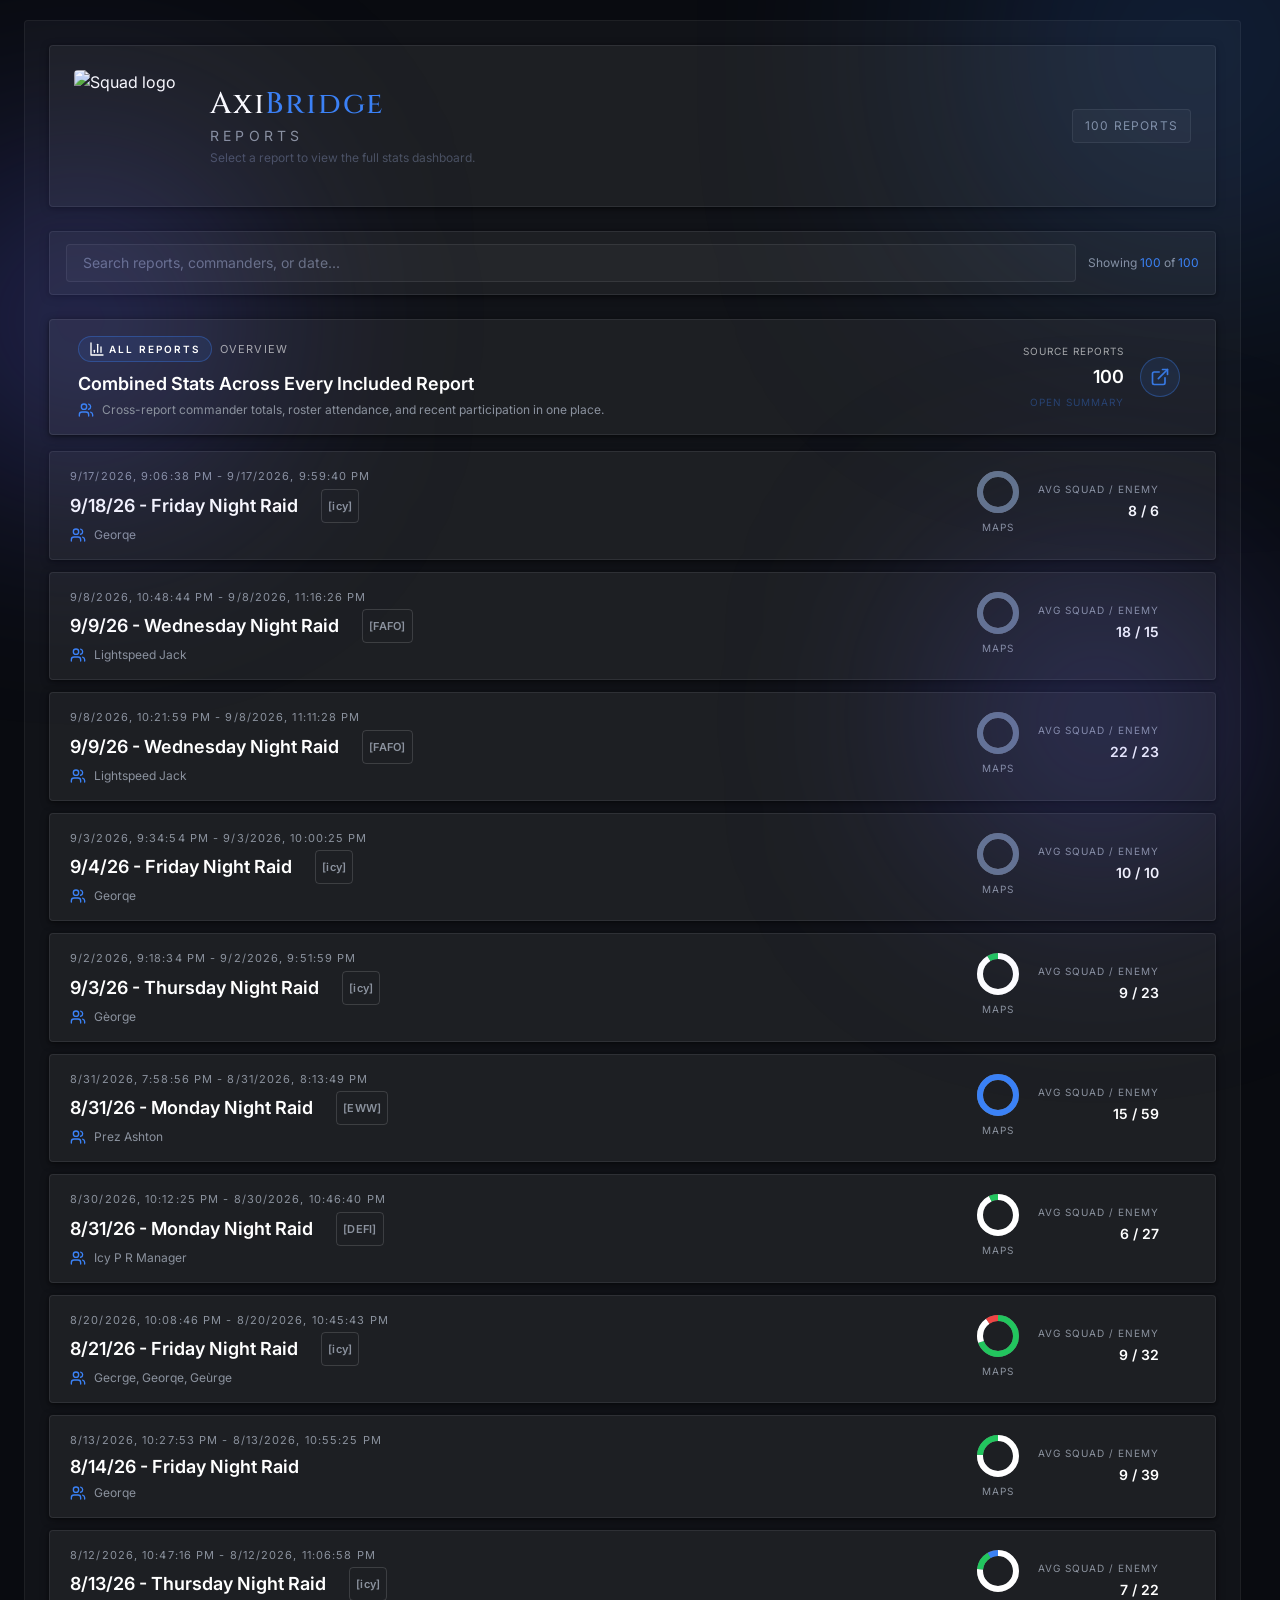
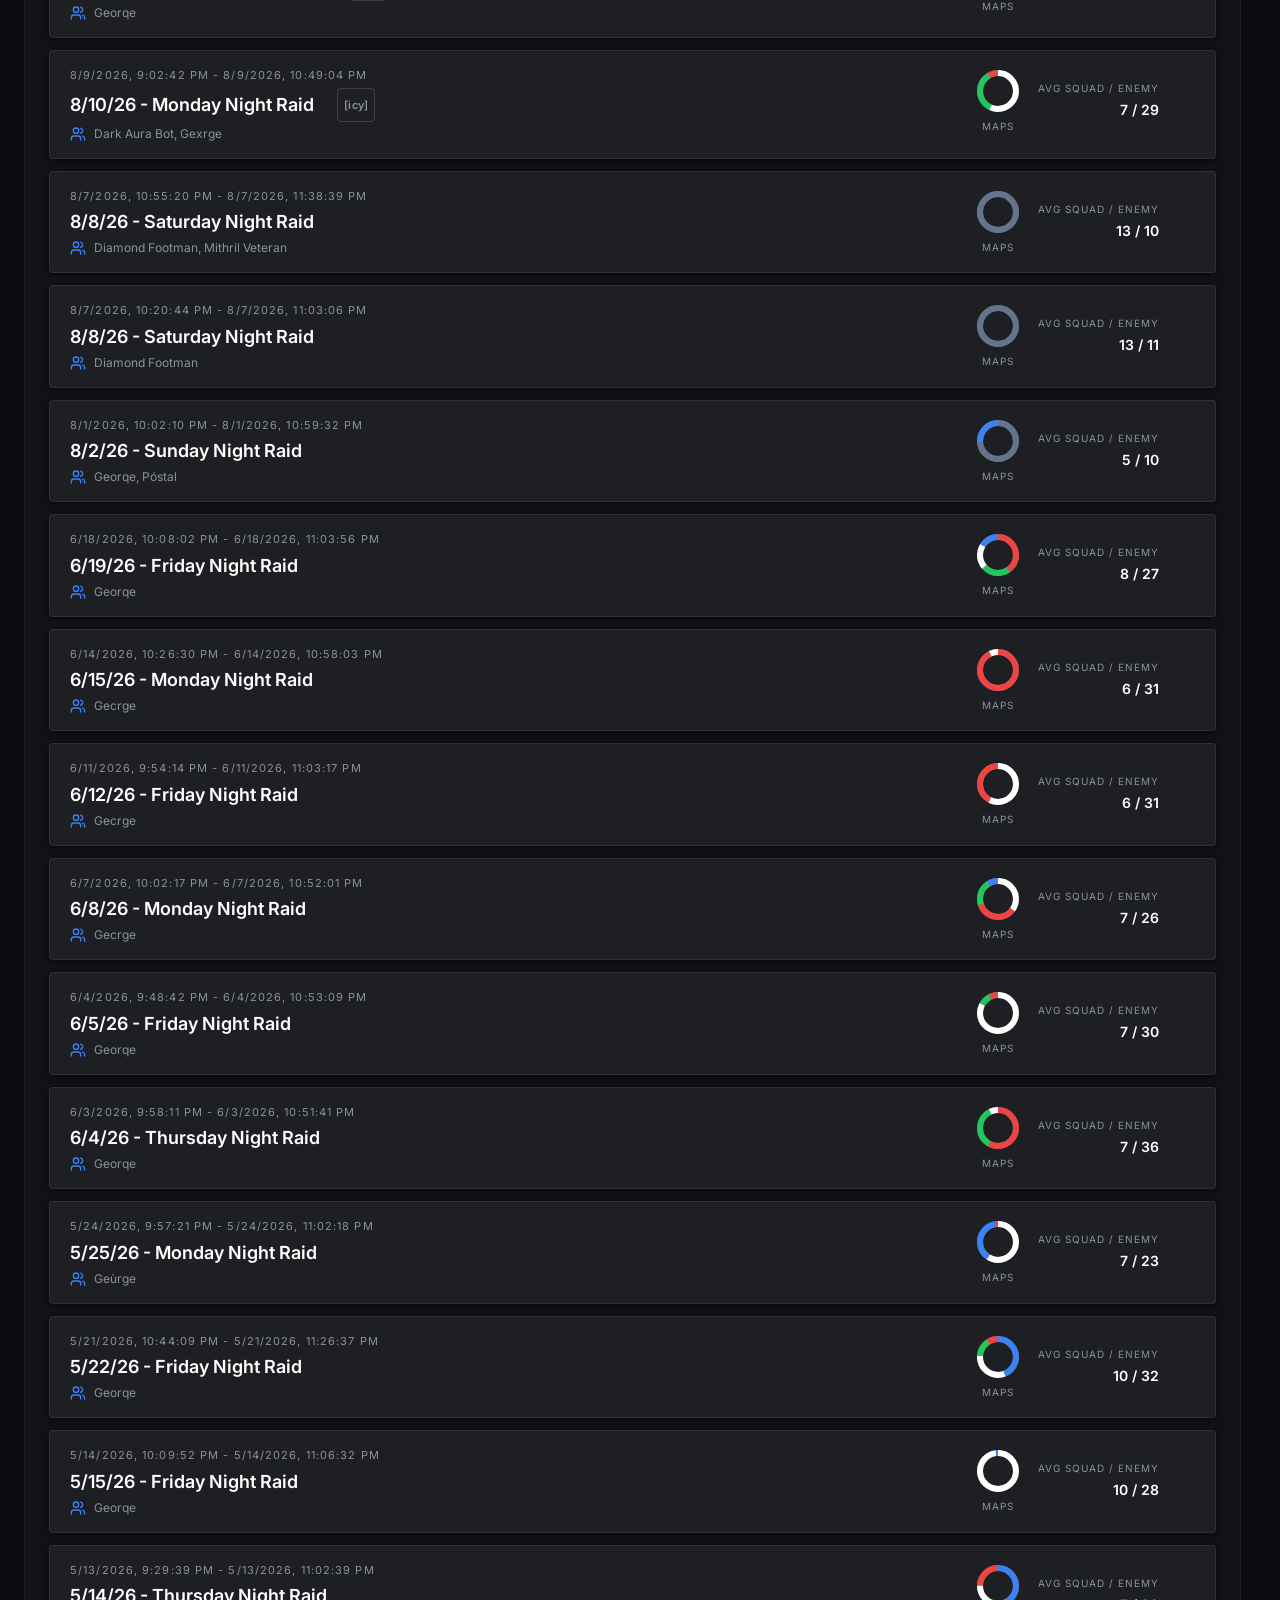
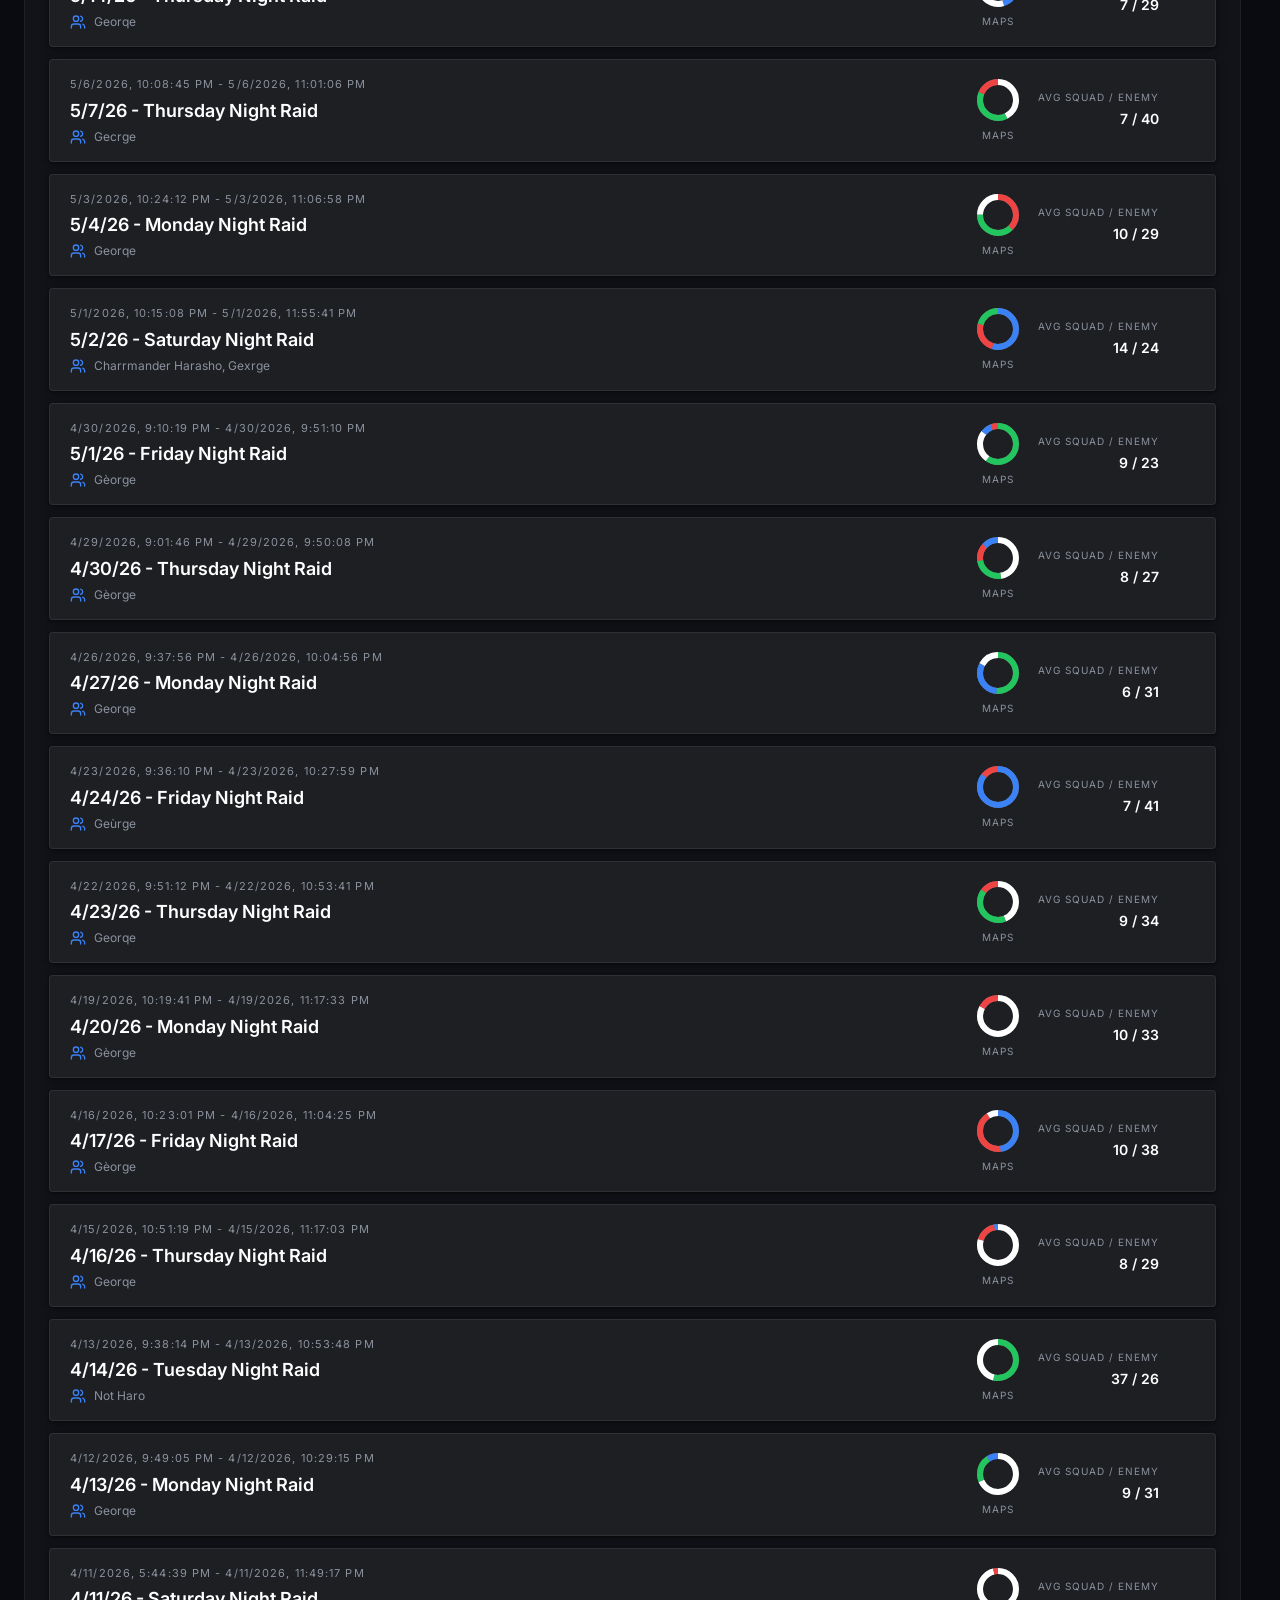
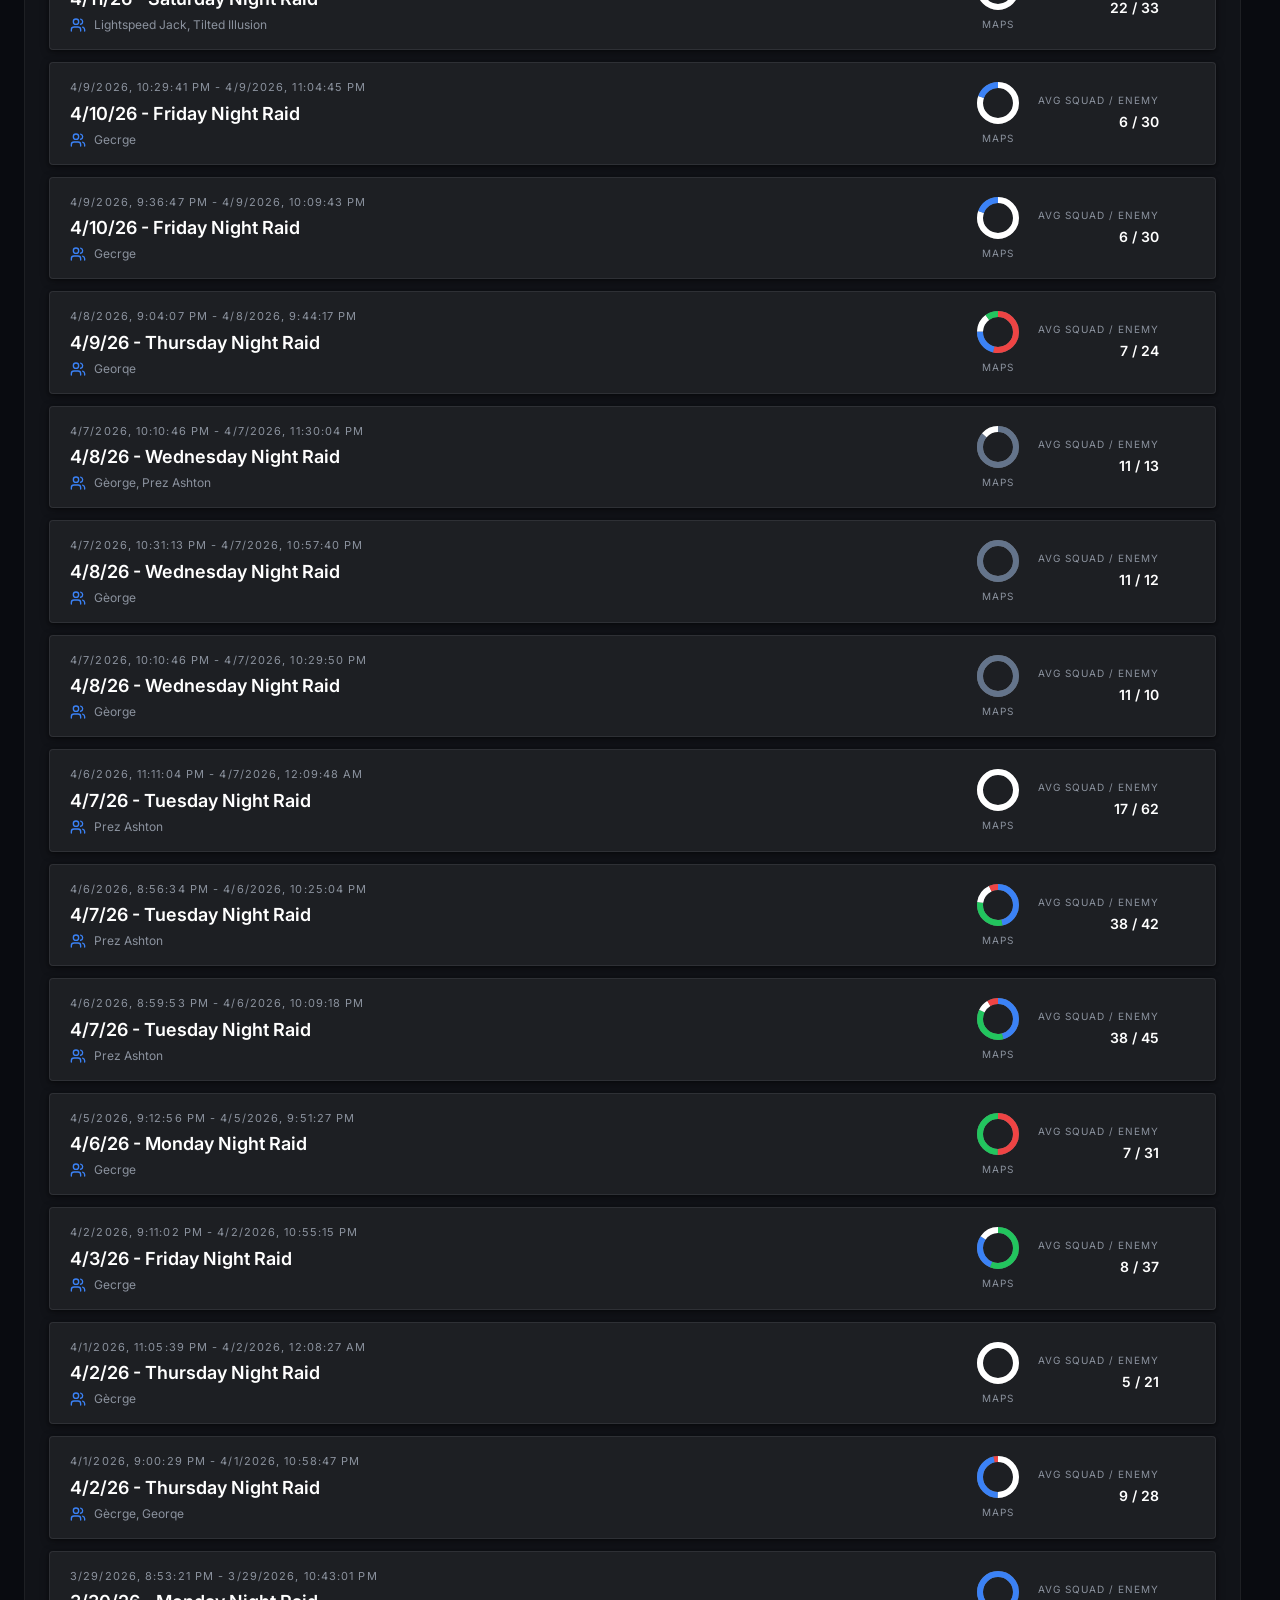
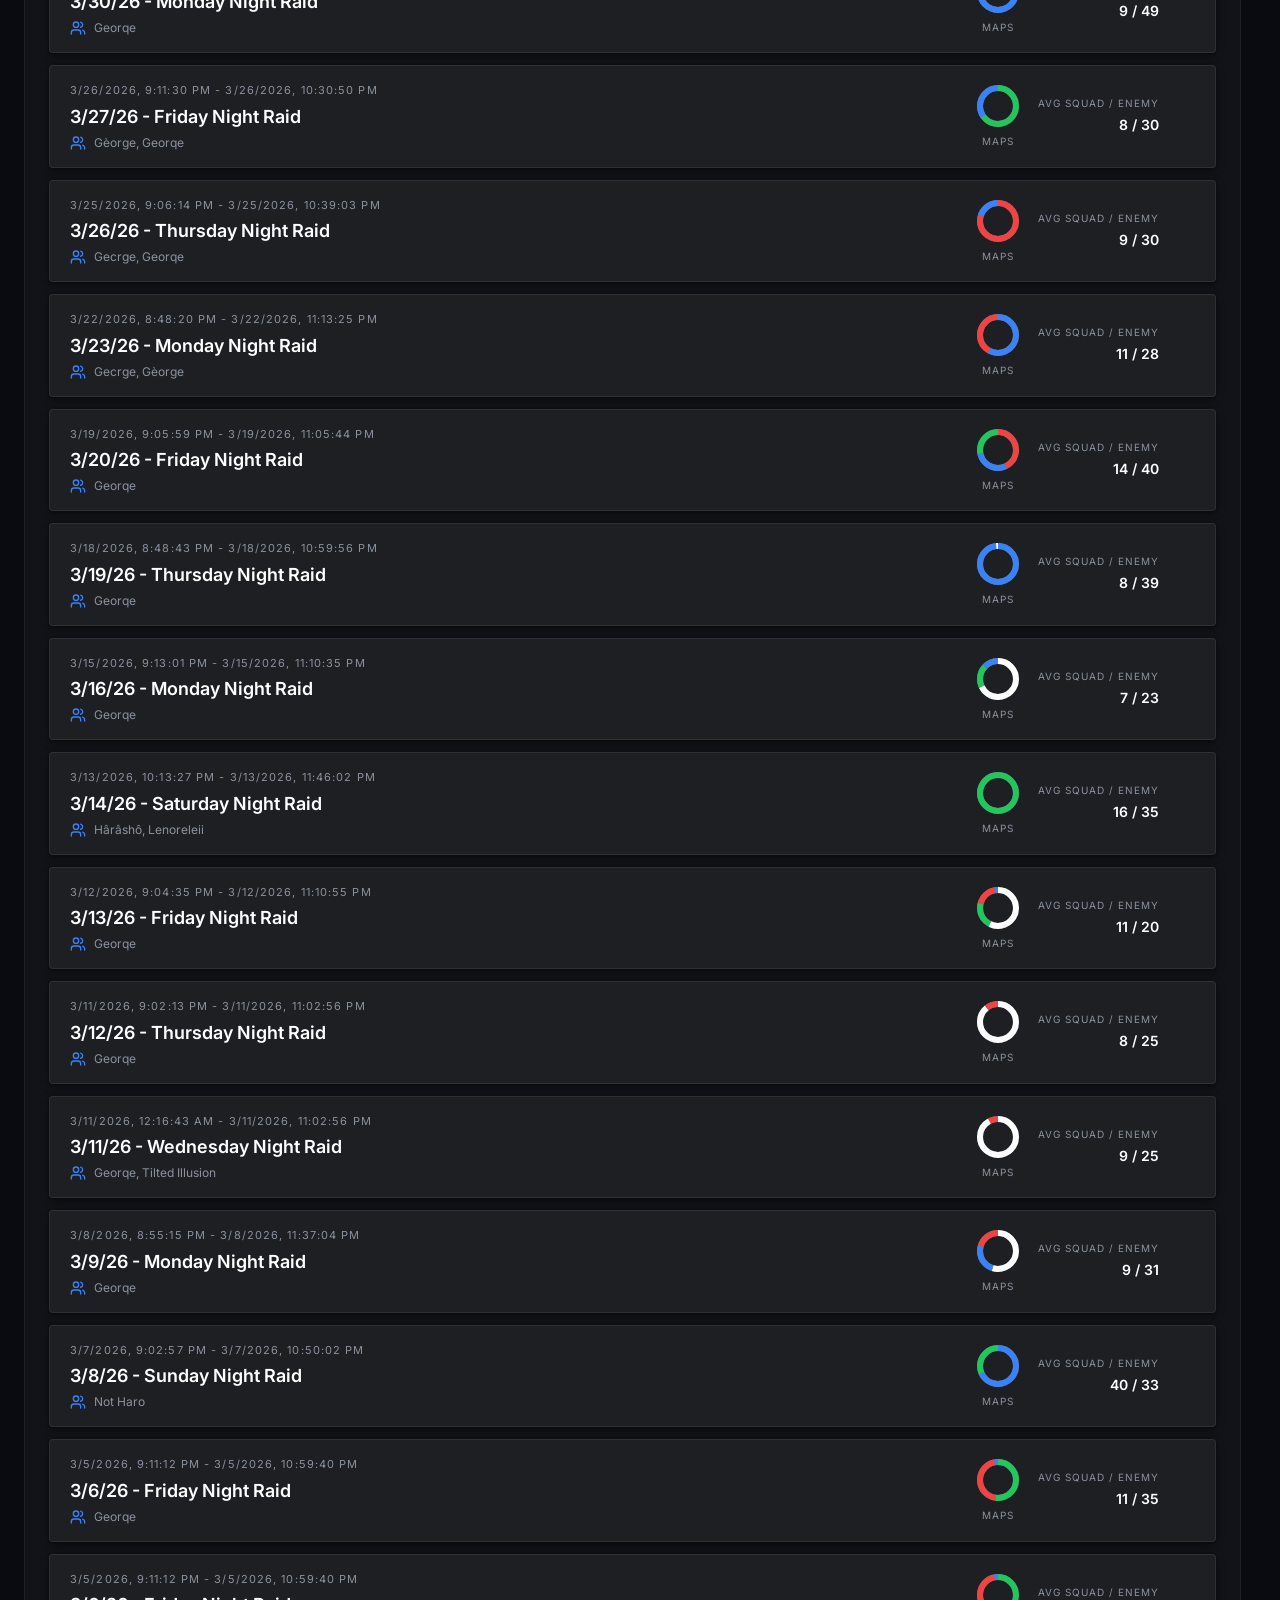
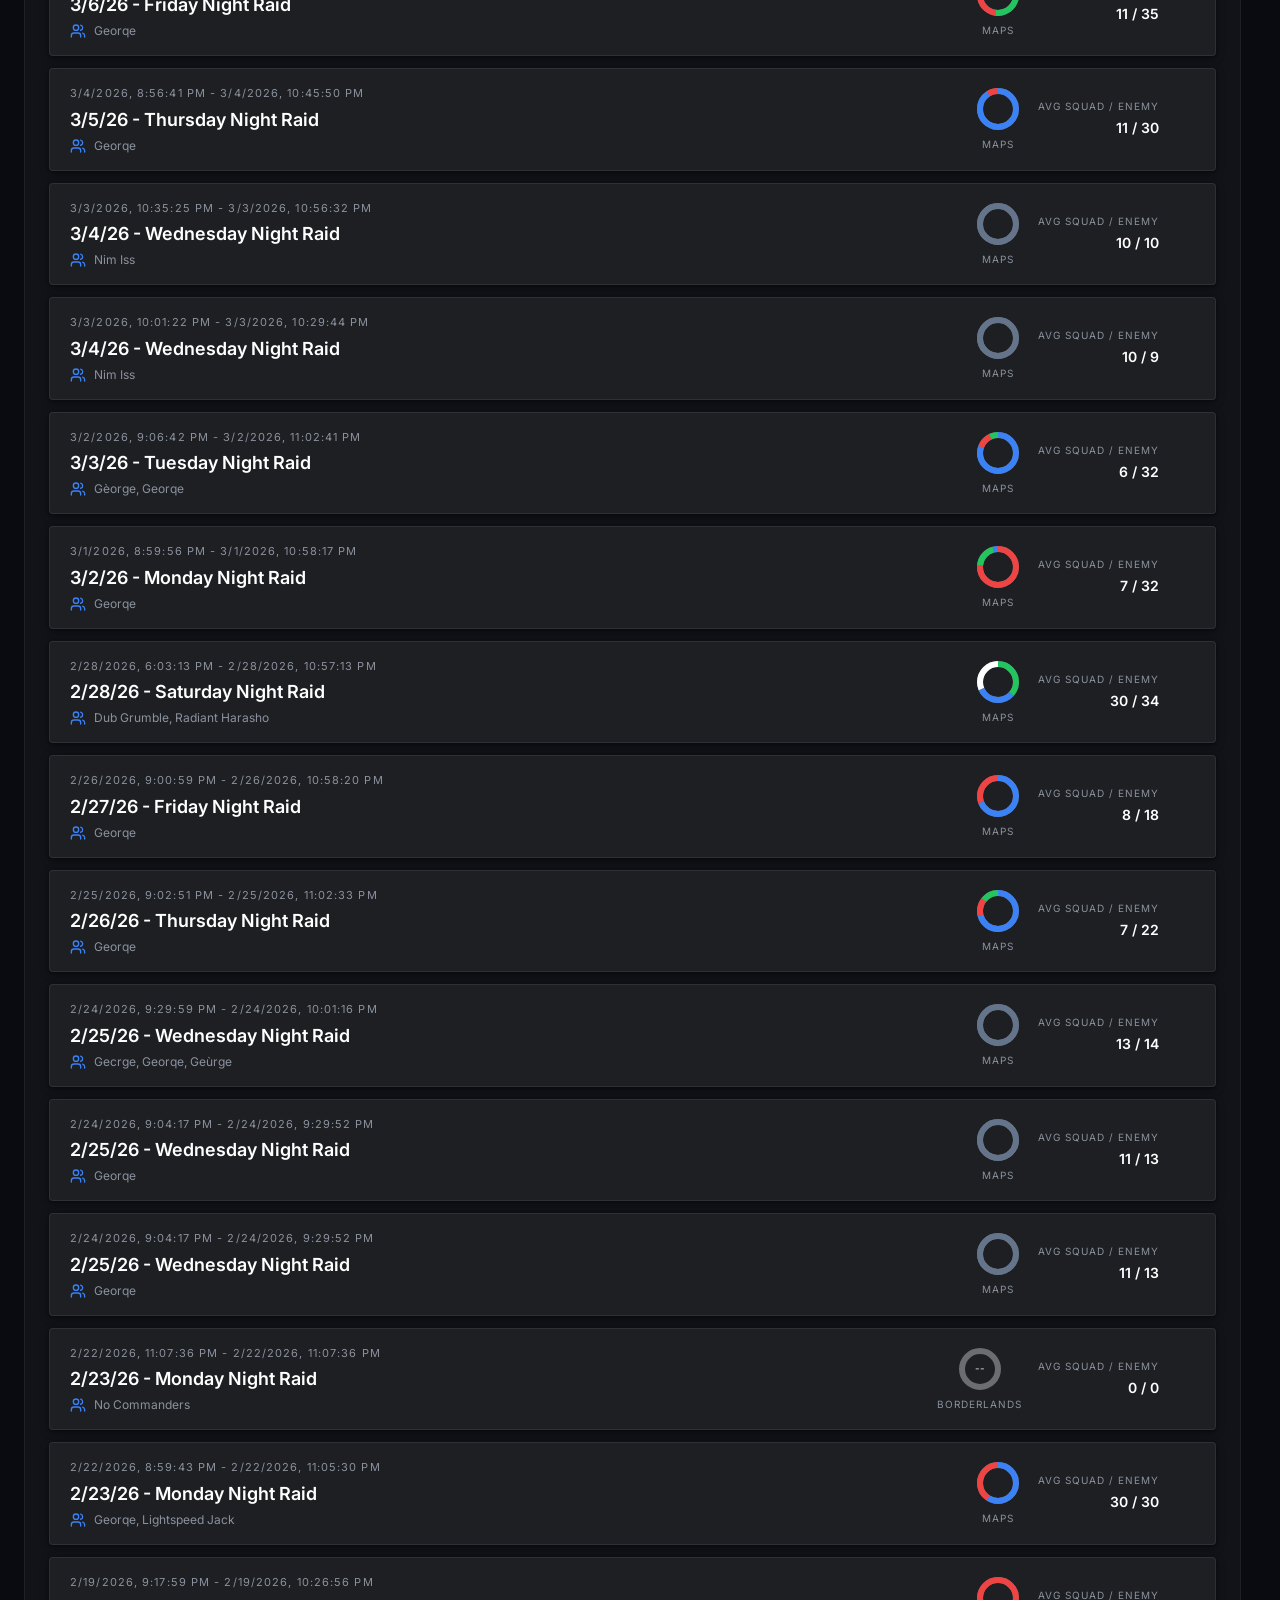
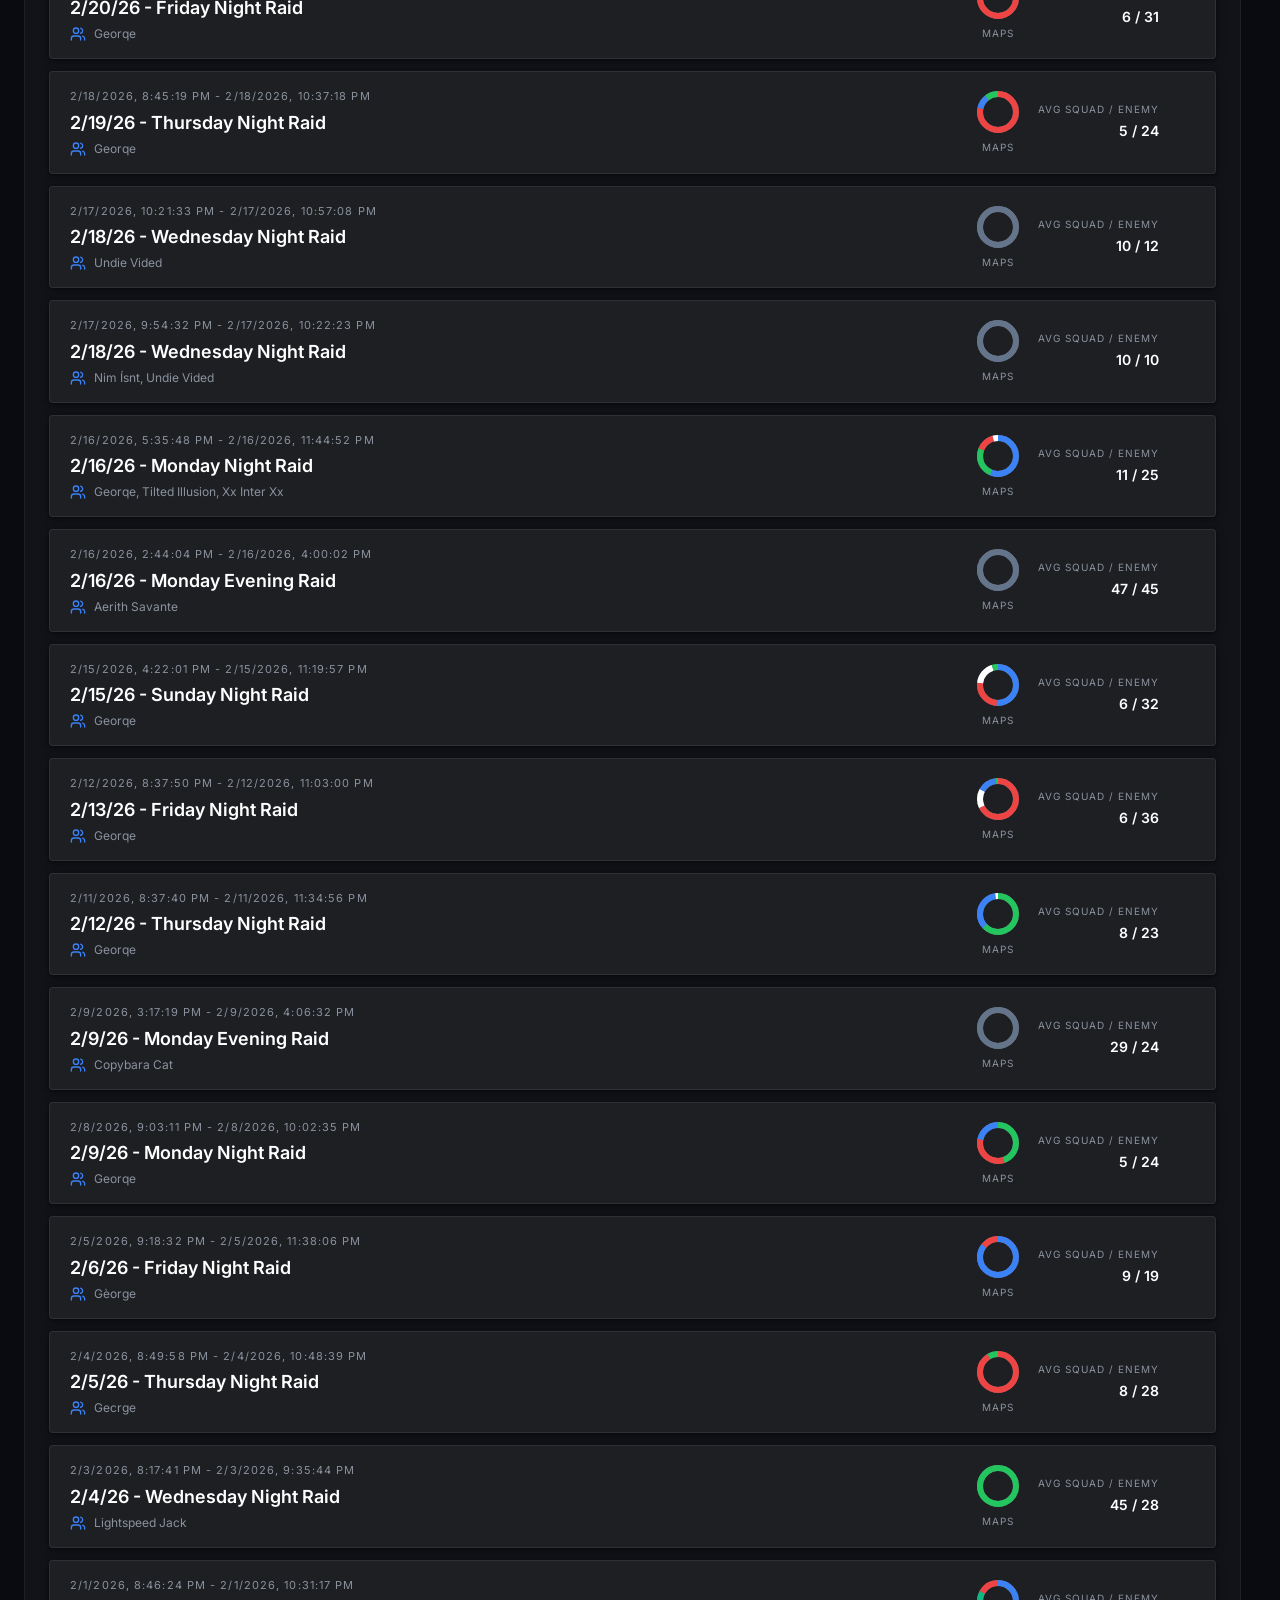
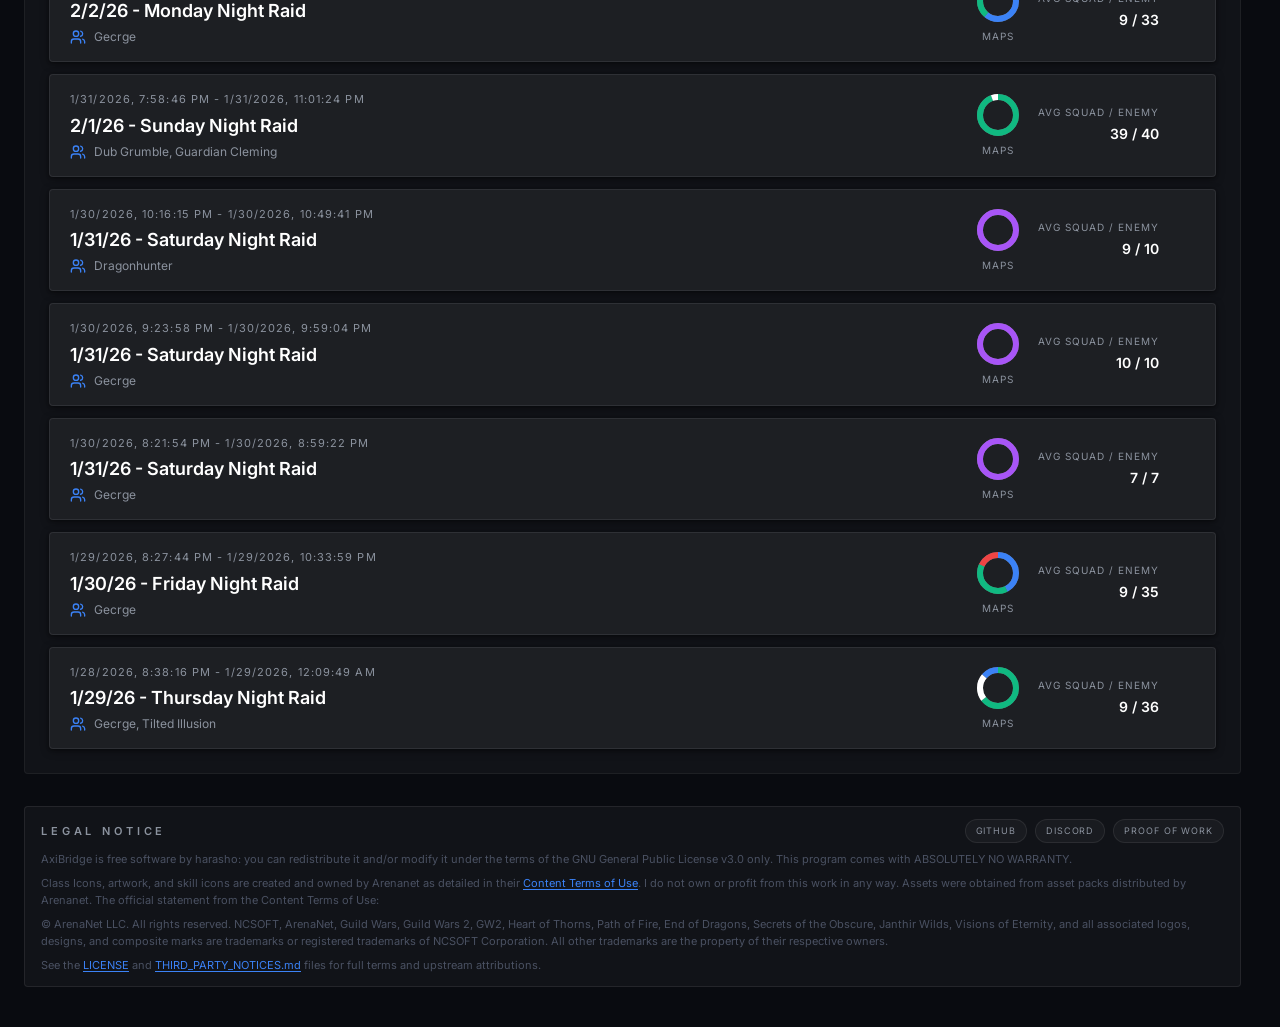
==== commit 17bc7513: "Update web report 20260917-210638-5mxz" ====
--- a/index.html
+++ b/index.html
@@ -6,8 +6,8 @@
     <link rel="apple-touch-icon" href="./svg/axibridge-glyph.svg" />
     <meta name="viewport" content="width=device-width, initial-scale=1.0" />
     <title>AxiBridge</title>
-    <script type="module" crossorigin src="./assets/index-DWSsiQYR.js"></script>
-    <link rel="stylesheet" crossorigin href="./assets/index-Du_f-ER3.css">
+    <script type="module" crossorigin src="./assets/index-_J_3M-ow.js"></script>
+    <link rel="stylesheet" crossorigin href="./assets/index-1J8QJfSi.css">
   </head>
   <body>
     <div id="root"></div>
--- a/assets/index-1J8QJfSi.css
+++ b/assets/index-1J8QJfSi.css
@@ -0,0 +1 @@
+@import"https://fonts.googleapis.com/css2?family=Cinzel:wght@500;700&family=Inter:wght@400;500;600;700&display=swap";*,:before,:after{--tw-border-spacing-x: 0;--tw-border-spacing-y: 0;--tw-translate-x: 0;--tw-translate-y: 0;--tw-rotate: 0;--tw-skew-x: 0;--tw-skew-y: 0;--tw-scale-x: 1;--tw-scale-y: 1;--tw-pan-x: ;--tw-pan-y: ;--tw-pinch-zoom: ;--tw-scroll-snap-strictness: proximity;--tw-gradient-from-position: ;--tw-gradient-via-position: ;--tw-gradient-to-position: ;--tw-ordinal: ;--tw-slashed-zero: ;--tw-numeric-figure: ;--tw-numeric-spacing: ;--tw-numeric-fraction: ;--tw-ring-inset: ;--tw-ring-offset-width: 0px;--tw-ring-offset-color: #fff;--tw-ring-color: rgb(59 130 246 / .5);--tw-ring-offset-shadow: 0 0 #0000;--tw-ring-shadow: 0 0 #0000;--tw-shadow: 0 0 #0000;--tw-shadow-colored: 0 0 #0000;--tw-blur: ;--tw-brightness: ;--tw-contrast: ;--tw-grayscale: ;--tw-hue-rotate: ;--tw-invert: ;--tw-saturate: ;--tw-sepia: ;--tw-drop-shadow: ;--tw-backdrop-blur: ;--tw-backdrop-brightness: ;--tw-backdrop-contrast: ;--tw-backdrop-grayscale: ;--tw-backdrop-hue-rotate: ;--tw-backdrop-invert: ;--tw-backdrop-opacity: ;--tw-backdrop-saturate: ;--tw-backdrop-sepia: ;--tw-contain-size: ;--tw-contain-layout: ;--tw-contain-paint: ;--tw-contain-style: }::backdrop{--tw-border-spacing-x: 0;--tw-border-spacing-y: 0;--tw-translate-x: 0;--tw-translate-y: 0;--tw-rotate: 0;--tw-skew-x: 0;--tw-skew-y: 0;--tw-scale-x: 1;--tw-scale-y: 1;--tw-pan-x: ;--tw-pan-y: ;--tw-pinch-zoom: ;--tw-scroll-snap-strictness: proximity;--tw-gradient-from-position: ;--tw-gradient-via-position: ;--tw-gradient-to-position: ;--tw-ordinal: ;--tw-slashed-zero: ;--tw-numeric-figure: ;--tw-numeric-spacing: ;--tw-numeric-fraction: ;--tw-ring-inset: ;--tw-ring-offset-width: 0px;--tw-ring-offset-color: #fff;--tw-ring-color: rgb(59 130 246 / .5);--tw-ring-offset-shadow: 0 0 #0000;--tw-ring-shadow: 0 0 #0000;--tw-shadow: 0 0 #0000;--tw-shadow-colored: 0 0 #0000;--tw-blur: ;--tw-brightness: ;--tw-contrast: ;--tw-grayscale: ;--tw-hue-rotate: ;--tw-invert: ;--tw-saturate: ;--tw-sepia: ;--tw-drop-shadow: ;--tw-backdrop-blur: ;--tw-backdrop-brightness: ;--tw-backdrop-contrast: ;--tw-backdrop-grayscale: ;--tw-backdrop-hue-rotate: ;--tw-backdrop-invert: ;--tw-backdrop-opacity: ;--tw-backdrop-saturate: ;--tw-backdrop-sepia: ;--tw-contain-size: ;--tw-contain-layout: ;--tw-contain-paint: ;--tw-contain-style: }*,:before,:after{box-sizing:border-box;border-width:0;border-style:solid;border-color:#e5e7eb}:before,:after{--tw-content: ""}html,:host{line-height:1.5;-webkit-text-size-adjust:100%;-moz-tab-size:4;-o-tab-size:4;tab-size:4;font-family:ui-sans-serif,system-ui,sans-serif,"Apple Color Emoji","Segoe UI Emoji",Segoe UI Symbol,"Noto Color Emoji";font-feature-settings:normal;font-variation-settings:normal;-webkit-tap-highlight-color:transparent}body{margin:0;line-height:inherit}hr{height:0;color:inherit;border-top-width:1px}abbr:where([title]){-webkit-text-decoration:underline dotted;text-decoration:underline dotted}h1,h2,h3,h4,h5,h6{font-size:inherit;font-weight:inherit}a{color:inherit;text-decoration:inherit}b,strong{font-weight:bolder}code,kbd,samp,pre{font-family:ui-monospace,SFMono-Regular,Menlo,Monaco,Consolas,Liberation Mono,Courier New,monospace;font-feature-settings:normal;font-variation-settings:normal;font-size:1em}small{font-size:80%}sub,sup{font-size:75%;line-height:0;position:relative;vertical-align:baseline}sub{bottom:-.25em}sup{top:-.5em}table{text-indent:0;border-color:inherit;border-collapse:collapse}button,input,optgroup,select,textarea{font-family:inherit;font-feature-settings:inherit;font-variation-settings:inherit;font-size:100%;font-weight:inherit;line-height:inherit;letter-spacing:inherit;color:inherit;margin:0;padding:0}button,select{text-transform:none}button,input:where([type=button]),input:where([type=reset]),input:where([type=submit]){-webkit-appearance:button;background-color:transparent;background-image:none}:-moz-focusring{outline:auto}:-moz-ui-invalid{box-shadow:none}progress{vertical-align:baseline}::-webkit-inner-spin-button,::-webkit-outer-spin-button{height:auto}[type=search]{-webkit-appearance:textfield;outline-offset:-2px}::-webkit-search-decoration{-webkit-appearance:none}::-webkit-file-upload-button{-webkit-appearance:button;font:inherit}summary{display:list-item}blockquote,dl,dd,h1,h2,h3,h4,h5,h6,hr,figure,p,pre{margin:0}fieldset{margin:0;padding:0}legend{padding:0}ol,ul,menu{list-style:none;margin:0;padding:0}dialog{padding:0}textarea{resize:vertical}input::-moz-placeholder,textarea::-moz-placeholder{opacity:1;color:#9ca3af}input::placeholder,textarea::placeholder{opacity:1;color:#9ca3af}button,[role=button]{cursor:pointer}:disabled{cursor:default}img,svg,video,canvas,audio,iframe,embed,object{display:block;vertical-align:middle}img,video{max-width:100%;height:auto}[hidden]:where(:not([hidden=until-found])){display:none}.\!container{width:100%!important}.container{width:100%}@media(min-width:640px){.\!container{max-width:640px!important}.container{max-width:640px}}@media(min-width:768px){.\!container{max-width:768px!important}.container{max-width:768px}}@media(min-width:1024px){.\!container{max-width:1024px!important}.container{max-width:1024px}}@media(min-width:1280px){.\!container{max-width:1280px!important}.container{max-width:1280px}}@media(min-width:1536px){.\!container{max-width:1536px!important}.container{max-width:1536px}}.pointer-events-none{pointer-events:none}.pointer-events-auto{pointer-events:auto}.\!visible{visibility:visible!important}.visible{visibility:visible}.invisible{visibility:hidden}.collapse{visibility:collapse}.static{position:static}.fixed{position:fixed}.absolute{position:absolute}.relative{position:relative}.sticky{position:sticky}.inset-0{top:0;right:0;bottom:0;left:0}.inset-\[0\.7px\]{top:.7px;right:.7px;bottom:.7px;left:.7px}.inset-y-0{top:0;bottom:0}.-bottom-0\.5{bottom:-.125rem}.-bottom-1{bottom:-.25rem}.-bottom-24{bottom:-6rem}.-left-16{left:-4rem}.-left-8{left:-2rem}.-right-0\.5{right:-.125rem}.-right-1{right:-.25rem}.-right-24{right:-6rem}.-top-0\.5{top:-.125rem}.-top-24{top:-6rem}.-top-\[9px\]{top:-9px}.bottom-0{bottom:0}.bottom-4{bottom:1rem}.bottom-\[1px\]{bottom:1px}.bottom-full{bottom:100%}.left-0{left:0}.left-1{left:.25rem}.left-1\/2{left:50%}.left-2\.5{left:.625rem}.left-3{left:.75rem}.left-4{left:1rem}.right-0{right:0}.right-1{right:.25rem}.right-2{right:.5rem}.right-2\.5{right:.625rem}.right-4{right:1rem}.top-0{top:0}.top-1{top:.25rem}.top-1\/2{top:50%}.top-2{top:.5rem}.top-\[1px\]{top:1px}.top-\[2px\]{top:2px}.top-\[calc\(100\%\+4px\)\]{top:calc(100% + 4px)}.top-full{top:100%}.isolate{isolation:isolate}.z-0{z-index:0}.z-10{z-index:10}.z-20{z-index:20}.z-30{z-index:30}.z-40{z-index:40}.z-50{z-index:50}.z-\[10000\]{z-index:10000}.z-\[1\]{z-index:1}.z-\[60\]{z-index:60}.z-\[70\]{z-index:70}.z-\[72\]{z-index:72}.z-\[74\]{z-index:74}.z-\[9999\]{z-index:9999}.col-span-2{grid-column:span 2 / span 2}.row-span-2{grid-row:span 2 / span 2}.m-0{margin:0}.-mx-1{margin-left:-.25rem;margin-right:-.25rem}.-mx-4{margin-left:-1rem;margin-right:-1rem}.mx-1{margin-left:.25rem;margin-right:.25rem}.mx-1\.5{margin-left:.375rem;margin-right:.375rem}.mx-3{margin-left:.75rem;margin-right:.75rem}.mx-4{margin-left:1rem;margin-right:1rem}.mx-auto{margin-left:auto;margin-right:auto}.my-3{margin-top:.75rem;margin-bottom:.75rem}.\!mb-0{margin-bottom:0!important}.\!mt-0{margin-top:0!important}.-mr-\[176px\]{margin-right:-176px}.mb-0\.5{margin-bottom:.125rem}.mb-1{margin-bottom:.25rem}.mb-1\.5{margin-bottom:.375rem}.mb-2{margin-bottom:.5rem}.mb-2\.5{margin-bottom:.625rem}.mb-3{margin-bottom:.75rem}.mb-3\.5{margin-bottom:.875rem}.mb-4{margin-bottom:1rem}.mb-6{margin-bottom:1.5rem}.ml-1{margin-left:.25rem}.ml-1\.5{margin-left:.375rem}.ml-2{margin-left:.5rem}.ml-3{margin-left:.75rem}.ml-6{margin-left:1.5rem}.ml-auto{margin-left:auto}.mr-3{margin-right:.75rem}.mt-0\.5{margin-top:.125rem}.mt-1{margin-top:.25rem}.mt-1\.5{margin-top:.375rem}.mt-10{margin-top:2.5rem}.mt-2{margin-top:.5rem}.mt-2\.5{margin-top:.625rem}.mt-3{margin-top:.75rem}.mt-3\.5{margin-top:.875rem}.mt-4{margin-top:1rem}.mt-5{margin-top:1.25rem}.mt-6{margin-top:1.5rem}.mt-8{margin-top:2rem}.mt-auto{margin-top:auto}.mt-px{margin-top:1px}.block{display:block}.inline-block{display:inline-block}.inline{display:inline}.flex{display:flex}.inline-flex{display:inline-flex}.\!table{display:table!important}.table{display:table}.grid{display:grid}.contents{display:contents}.hidden{display:none}.aspect-square{aspect-ratio:1 / 1}.h-0{height:0px}.h-1{height:.25rem}.h-1\.5{height:.375rem}.h-10{height:2.5rem}.h-12{height:3rem}.h-14{height:3.5rem}.h-16{height:4rem}.h-2{height:.5rem}.h-2\.5{height:.625rem}.h-20{height:5rem}.h-24{height:6rem}.h-3{height:.75rem}.h-3\.5{height:.875rem}.h-32{height:8rem}.h-4{height:1rem}.h-48{height:12rem}.h-5{height:1.25rem}.h-56{height:14rem}.h-6{height:1.5rem}.h-64{height:16rem}.h-7{height:1.75rem}.h-8{height:2rem}.h-9{height:2.25rem}.h-\[12vh\]{height:12vh}.h-\[15px\]{height:15px}.h-\[18px\]{height:18px}.h-\[220px\]{height:220px}.h-\[240px\]{height:240px}.h-\[260px\]{height:260px}.h-\[26px\]{height:26px}.h-\[280px\]{height:280px}.h-\[28px\]{height:28px}.h-\[2px\]{height:2px}.h-\[300px\]{height:300px}.h-\[320px\]{height:320px}.h-\[34px\]{height:34px}.h-\[360px\]{height:360px}.h-\[3px\]{height:3px}.h-\[400px\]{height:400px}.h-\[480px\]{height:480px}.h-\[500px\]{height:500px}.h-\[65vh\]{height:65vh}.h-\[min\(82vh\,860px\)\]{height:min(82vh,860px)}.h-full{height:100%}.h-px{height:1px}.h-screen{height:100vh}.max-h-0{max-height:0px}.max-h-24{max-height:6rem}.max-h-28{max-height:7rem}.max-h-40{max-height:10rem}.max-h-56{max-height:14rem}.max-h-60{max-height:15rem}.max-h-64{max-height:16rem}.max-h-72{max-height:18rem}.max-h-80{max-height:20rem}.max-h-96{max-height:24rem}.max-h-\[260px\]{max-height:260px}.max-h-\[300px\]{max-height:300px}.max-h-\[30rem\]{max-height:30rem}.max-h-\[320px\]{max-height:320px}.max-h-\[32rem\]{max-height:32rem}.max-h-\[360px\]{max-height:360px}.max-h-\[420px\]{max-height:420px}.max-h-\[50vh\]{max-height:50vh}.max-h-\[560px\]{max-height:560px}.max-h-\[60vh\]{max-height:60vh}.max-h-\[65vh\]{max-height:65vh}.max-h-\[85vh\]{max-height:85vh}.max-h-\[92vh\]{max-height:92vh}.max-h-\[99999px\]{max-height:99999px}.max-h-none{max-height:none}.min-h-0{min-height:0px}.min-h-10{min-height:2.5rem}.min-h-\[108px\]{min-height:108px}.min-h-\[126px\]{min-height:126px}.min-h-\[140px\]{min-height:140px}.min-h-\[182px\]{min-height:182px}.min-h-\[28px\]{min-height:28px}.min-h-\[30px\]{min-height:30px}.min-h-\[40px\]{min-height:40px}.min-h-\[56px\]{min-height:56px}.min-h-\[58px\]{min-height:58px}.min-h-\[60vh\]{min-height:60vh}.min-h-screen{min-height:100vh}.w-1\.5{width:.375rem}.w-10{width:2.5rem}.w-11{width:2.75rem}.w-12{width:3rem}.w-16{width:4rem}.w-2{width:.5rem}.w-2\.5{width:.625rem}.w-20{width:5rem}.w-3{width:.75rem}.w-3\.5{width:.875rem}.w-32{width:8rem}.w-36{width:9rem}.w-4{width:1rem}.w-44{width:11rem}.w-48{width:12rem}.w-5{width:1.25rem}.w-52{width:13rem}.w-56{width:14rem}.w-6{width:1.5rem}.w-64{width:16rem}.w-7{width:1.75rem}.w-8{width:2rem}.w-80{width:20rem}.w-9{width:2.25rem}.w-96{width:24rem}.w-\[120px\]{width:120px}.w-\[15px\]{width:15px}.w-\[18px\]{width:18px}.w-\[220px\]{width:220px}.w-\[240px\]{width:240px}.w-\[248px\]{width:248px}.w-\[260px\]{width:260px}.w-\[26px\]{width:26px}.w-\[2px\]{width:2px}.w-\[320px\]{width:320px}.w-\[4\.5rem\]{width:4.5rem}.w-auto{width:auto}.w-full{width:100%}.w-max{width:-moz-max-content;width:max-content}.w-px{width:1px}.w-screen{width:100vw}.min-w-0{min-width:0px}.min-w-8{min-width:2rem}.min-w-\[240px\]{min-width:240px}.min-w-\[260px\]{min-width:260px}.min-w-\[30px\]{min-width:30px}.min-w-\[420px\]{min-width:420px}.min-w-\[440px\]{min-width:440px}.min-w-\[560px\]{min-width:560px}.min-w-\[620px\]{min-width:620px}.min-w-\[640px\]{min-width:640px}.min-w-\[680px\]{min-width:680px}.min-w-\[700px\]{min-width:700px}.min-w-\[720px\]{min-width:720px}.min-w-\[760px\]{min-width:760px}.min-w-\[860px\]{min-width:860px}.min-w-\[900px\]{min-width:900px}.min-w-full{min-width:100%}.max-w-2xl{max-width:42rem}.max-w-3xl{max-width:48rem}.max-w-4xl{max-width:56rem}.max-w-6xl{max-width:72rem}.max-w-\[1100px\]{max-width:1100px}.max-w-\[120px\]{max-width:120px}.max-w-\[12rem\]{max-width:12rem}.max-w-\[140px\]{max-width:140px}.max-w-\[160px\]{max-width:160px}.max-w-\[170px\]{max-width:170px}.max-w-\[180px\]{max-width:180px}.max-w-\[200px\]{max-width:200px}.max-w-\[2150px\]{max-width:2150px}.max-w-\[58vw\]{max-width:58vw}.max-w-\[80vw\]{max-width:80vw}.max-w-full{max-width:100%}.max-w-lg{max-width:32rem}.max-w-md{max-width:28rem}.max-w-none{max-width:none}.max-w-sm{max-width:24rem}.max-w-xs{max-width:20rem}.flex-1{flex:1 1 0%}.flex-none{flex:none}.flex-shrink{flex-shrink:1}.flex-shrink-0{flex-shrink:0}.shrink{flex-shrink:1}.shrink-0{flex-shrink:0}.grow{flex-grow:1}.table-auto{table-layout:auto}.table-fixed{table-layout:fixed}.border-collapse{border-collapse:collapse}.border-separate{border-collapse:separate}.border-spacing-0{--tw-border-spacing-x: 0px;--tw-border-spacing-y: 0px;border-spacing:var(--tw-border-spacing-x) var(--tw-border-spacing-y)}.-translate-x-1\/2{--tw-translate-x: -50%;transform:translate(var(--tw-translate-x),var(--tw-translate-y)) rotate(var(--tw-rotate)) skew(var(--tw-skew-x)) skewY(var(--tw-skew-y)) scaleX(var(--tw-scale-x)) scaleY(var(--tw-scale-y))}.-translate-x-full{--tw-translate-x: -100%;transform:translate(var(--tw-translate-x),var(--tw-translate-y)) rotate(var(--tw-rotate)) skew(var(--tw-skew-x)) skewY(var(--tw-skew-y)) scaleX(var(--tw-scale-x)) scaleY(var(--tw-scale-y))}.-translate-y-1\/2{--tw-translate-y: -50%;transform:translate(var(--tw-translate-x),var(--tw-translate-y)) rotate(var(--tw-rotate)) skew(var(--tw-skew-x)) skewY(var(--tw-skew-y)) scaleX(var(--tw-scale-x)) scaleY(var(--tw-scale-y))}.-translate-y-2{--tw-translate-y: -.5rem;transform:translate(var(--tw-translate-x),var(--tw-translate-y)) rotate(var(--tw-rotate)) skew(var(--tw-skew-x)) skewY(var(--tw-skew-y)) scaleX(var(--tw-scale-x)) scaleY(var(--tw-scale-y))}.translate-x-0{--tw-translate-x: 0px;transform:translate(var(--tw-translate-x),var(--tw-translate-y)) rotate(var(--tw-rotate)) skew(var(--tw-skew-x)) skewY(var(--tw-skew-y)) scaleX(var(--tw-scale-x)) scaleY(var(--tw-scale-y))}.translate-x-1{--tw-translate-x: .25rem;transform:translate(var(--tw-translate-x),var(--tw-translate-y)) rotate(var(--tw-rotate)) skew(var(--tw-skew-x)) skewY(var(--tw-skew-y)) scaleX(var(--tw-scale-x)) scaleY(var(--tw-scale-y))}.translate-x-6{--tw-translate-x: 1.5rem;transform:translate(var(--tw-translate-x),var(--tw-translate-y)) rotate(var(--tw-rotate)) skew(var(--tw-skew-x)) skewY(var(--tw-skew-y)) scaleX(var(--tw-scale-x)) scaleY(var(--tw-scale-y))}.translate-x-\[16px\]{--tw-translate-x: 16px;transform:translate(var(--tw-translate-x),var(--tw-translate-y)) rotate(var(--tw-rotate)) skew(var(--tw-skew-x)) skewY(var(--tw-skew-y)) scaleX(var(--tw-scale-x)) scaleY(var(--tw-scale-y))}.translate-x-\[2px\]{--tw-translate-x: 2px;transform:translate(var(--tw-translate-x),var(--tw-translate-y)) rotate(var(--tw-rotate)) skew(var(--tw-skew-x)) skewY(var(--tw-skew-y)) scaleX(var(--tw-scale-x)) scaleY(var(--tw-scale-y))}.translate-y-0{--tw-translate-y: 0px;transform:translate(var(--tw-translate-x),var(--tw-translate-y)) rotate(var(--tw-rotate)) skew(var(--tw-skew-x)) skewY(var(--tw-skew-y)) scaleX(var(--tw-scale-x)) scaleY(var(--tw-scale-y))}.translate-y-6{--tw-translate-y: 1.5rem;transform:translate(var(--tw-translate-x),var(--tw-translate-y)) rotate(var(--tw-rotate)) skew(var(--tw-skew-x)) skewY(var(--tw-skew-y)) scaleX(var(--tw-scale-x)) scaleY(var(--tw-scale-y))}.-rotate-90{--tw-rotate: -90deg;transform:translate(var(--tw-translate-x),var(--tw-translate-y)) rotate(var(--tw-rotate)) skew(var(--tw-skew-x)) skewY(var(--tw-skew-y)) scaleX(var(--tw-scale-x)) scaleY(var(--tw-scale-y))}.rotate-180{--tw-rotate: 180deg;transform:translate(var(--tw-translate-x),var(--tw-translate-y)) rotate(var(--tw-rotate)) skew(var(--tw-skew-x)) skewY(var(--tw-skew-y)) scaleX(var(--tw-scale-x)) scaleY(var(--tw-scale-y))}.rotate-45{--tw-rotate: 45deg;transform:translate(var(--tw-translate-x),var(--tw-translate-y)) rotate(var(--tw-rotate)) skew(var(--tw-skew-x)) skewY(var(--tw-skew-y)) scaleX(var(--tw-scale-x)) scaleY(var(--tw-scale-y))}.scale-105{--tw-scale-x: 1.05;--tw-scale-y: 1.05;transform:translate(var(--tw-translate-x),var(--tw-translate-y)) rotate(var(--tw-rotate)) skew(var(--tw-skew-x)) skewY(var(--tw-skew-y)) scaleX(var(--tw-scale-x)) scaleY(var(--tw-scale-y))}.transform{transform:translate(var(--tw-translate-x),var(--tw-translate-y)) rotate(var(--tw-rotate)) skew(var(--tw-skew-x)) skewY(var(--tw-skew-y)) scaleX(var(--tw-scale-x)) scaleY(var(--tw-scale-y))}.animate-\[fadeUp_0\.6s_ease-out\]{animation:fadeUp .6s ease-out}@keyframes pulse{50%{opacity:.5}}.animate-pulse{animation:pulse 2s cubic-bezier(.4,0,.6,1) infinite}@keyframes spin{to{transform:rotate(360deg)}}.animate-spin{animation:spin 1s linear infinite}.cursor-help{cursor:help}.cursor-not-allowed{cursor:not-allowed}.cursor-pointer{cursor:pointer}.select-none{-webkit-user-select:none;-moz-user-select:none;user-select:none}.resize{resize:both}.snap-x{scroll-snap-type:x var(--tw-scroll-snap-strictness)}.snap-mandatory{--tw-scroll-snap-strictness: mandatory}.snap-start{scroll-snap-align:start}.scroll-mt-24{scroll-margin-top:6rem}.scroll-mt-6{scroll-margin-top:1.5rem}.list-decimal{list-style-type:decimal}.list-disc{list-style-type:disc}.appearance-none{-webkit-appearance:none;-moz-appearance:none;appearance:none}.auto-cols-fr{grid-auto-columns:minmax(0,1fr)}.grid-flow-col{grid-auto-flow:column}.grid-cols-1{grid-template-columns:repeat(1,minmax(0,1fr))}.grid-cols-2{grid-template-columns:repeat(2,minmax(0,1fr))}.grid-cols-3{grid-template-columns:repeat(3,minmax(0,1fr))}.grid-cols-4{grid-template-columns:repeat(4,minmax(0,1fr))}.grid-cols-6{grid-template-columns:repeat(6,minmax(0,1fr))}.grid-cols-7{grid-template-columns:repeat(7,minmax(0,1fr))}.grid-cols-\[0\.3fr_1\.3fr_1fr_0\.8fr_0\.8fr_0\.8fr\]{grid-template-columns:.3fr 1.3fr 1fr .8fr .8fr .8fr}.grid-cols-\[0\.4fr_1\.5fr_0\.8fr_0\.8fr_0\.8fr\]{grid-template-columns:.4fr 1.5fr .8fr .8fr .8fr}.grid-cols-\[0\.4fr_1\.5fr_1fr_0\.9fr\]{grid-template-columns:.4fr 1.5fr 1fr .9fr}.grid-cols-\[0\.4fr_1\.6fr_1fr\]{grid-template-columns:.4fr 1.6fr 1fr}.grid-cols-\[0\.4fr_1\.6fr_1fr_0\.9fr\]{grid-template-columns:.4fr 1.6fr 1fr .9fr}.grid-cols-\[0\.4fr_1\.6fr_1fr_1fr\]{grid-template-columns:.4fr 1.6fr 1fr 1fr}.grid-cols-\[0\.4fr_1\.6fr_1fr_1fr_1fr\]{grid-template-columns:.4fr 1.6fr 1fr 1fr 1fr}.grid-cols-\[0\.4fr_1\.6fr_1fr_1fr_1fr_1fr\]{grid-template-columns:.4fr 1.6fr 1fr 1fr 1fr 1fr}.grid-cols-\[1\.2fr_0\.8fr\]{grid-template-columns:1.2fr .8fr}.grid-cols-\[1\.4fr_0\.6fr_0\.7fr_0\.8fr\]{grid-template-columns:1.4fr .6fr .7fr .8fr}.grid-cols-\[1\.4fr_0\.8fr_0\.8fr\]{grid-template-columns:1.4fr .8fr .8fr}.grid-cols-\[1\.5fr_1fr_0\.9fr\]{grid-template-columns:1.5fr 1fr .9fr}.grid-cols-\[1\.6fr_0\.8fr_0\.8fr_0\.8fr\]{grid-template-columns:1.6fr .8fr .8fr .8fr}.grid-cols-\[1\.6fr_1fr_0\.9fr_0\.9fr_0\.9fr_0\.9fr_0\.9fr_0\.9fr_0\.7fr_0\.9fr\]{grid-template-columns:1.6fr 1fr .9fr .9fr .9fr .9fr .9fr .9fr .7fr .9fr}.grid-cols-\[12px_16px_minmax\(0\,1fr\)_auto\]{grid-template-columns:12px 16px minmax(0,1fr) auto}.grid-cols-\[18px_minmax\(0\,1fr\)\]{grid-template-columns:18px minmax(0,1fr)}.grid-cols-\[1fr_110px\]{grid-template-columns:1fr 110px}.grid-cols-\[1fr_auto_1fr\]{grid-template-columns:1fr auto 1fr}.grid-cols-\[2\.3fr_0\.7fr_0\.7fr_0\.9fr\]{grid-template-columns:2.3fr .7fr .7fr .9fr}.grid-cols-\[230px_1fr\]{grid-template-columns:230px 1fr}.grid-cols-\[2fr_0\.6fr_0\.8fr_0\.6fr_0\.6fr_0\.5fr\]{grid-template-columns:2fr .6fr .8fr .6fr .6fr .5fr}.grid-cols-\[2fr_0\.8fr_0\.7fr\]{grid-template-columns:2fr .8fr .7fr}.grid-cols-\[2fr_0\.8fr_0\.8fr\]{grid-template-columns:2fr .8fr .8fr}.grid-cols-\[2fr_0\.9fr_0\.7fr\]{grid-template-columns:2fr .9fr .7fr}.grid-cols-\[36px_minmax\(0\,1fr\)\]{grid-template-columns:36px minmax(0,1fr)}.grid-cols-\[40px_minmax\(0\,1fr\)\]{grid-template-columns:40px minmax(0,1fr)}.grid-cols-\[minmax\(0\,3\.2fr\)_minmax\(140px\,1\.1fr\)_86px\]{grid-template-columns:minmax(0,3.2fr) minmax(140px,1.1fr) 86px}.grid-rows-2{grid-template-rows:repeat(2,minmax(0,1fr))}.flex-row{flex-direction:row}.flex-col{flex-direction:column}.flex-wrap{flex-wrap:wrap}.flex-nowrap{flex-wrap:nowrap}.items-start{align-items:flex-start}.items-end{align-items:flex-end}.items-center{align-items:center}.items-baseline{align-items:baseline}.items-stretch{align-items:stretch}.justify-start{justify-content:flex-start}.justify-end{justify-content:flex-end}.justify-center{justify-content:center}.justify-between{justify-content:space-between}.gap-0{gap:0px}.gap-0\.5{gap:.125rem}.gap-1{gap:.25rem}.gap-1\.5{gap:.375rem}.gap-2{gap:.5rem}.gap-2\.5{gap:.625rem}.gap-3{gap:.75rem}.gap-4{gap:1rem}.gap-5{gap:1.25rem}.gap-6{gap:1.5rem}.gap-x-1\.5{-moz-column-gap:.375rem;column-gap:.375rem}.gap-x-2{-moz-column-gap:.5rem;column-gap:.5rem}.gap-x-3{-moz-column-gap:.75rem;column-gap:.75rem}.gap-x-4{-moz-column-gap:1rem;column-gap:1rem}.gap-x-5{-moz-column-gap:1.25rem;column-gap:1.25rem}.gap-y-1{row-gap:.25rem}.gap-y-1\.5{row-gap:.375rem}.space-y-0>:not([hidden])~:not([hidden]){--tw-space-y-reverse: 0;margin-top:calc(0px * calc(1 - var(--tw-space-y-reverse)));margin-bottom:calc(0px * var(--tw-space-y-reverse))}.space-y-0\.5>:not([hidden])~:not([hidden]){--tw-space-y-reverse: 0;margin-top:calc(.125rem * calc(1 - var(--tw-space-y-reverse)));margin-bottom:calc(.125rem * var(--tw-space-y-reverse))}.space-y-1>:not([hidden])~:not([hidden]){--tw-space-y-reverse: 0;margin-top:calc(.25rem * calc(1 - var(--tw-space-y-reverse)));margin-bottom:calc(.25rem * var(--tw-space-y-reverse))}.space-y-1\.5>:not([hidden])~:not([hidden]){--tw-space-y-reverse: 0;margin-top:calc(.375rem * calc(1 - var(--tw-space-y-reverse)));margin-bottom:calc(.375rem * var(--tw-space-y-reverse))}.space-y-2>:not([hidden])~:not([hidden]){--tw-space-y-reverse: 0;margin-top:calc(.5rem * calc(1 - var(--tw-space-y-reverse)));margin-bottom:calc(.5rem * var(--tw-space-y-reverse))}.space-y-2\.5>:not([hidden])~:not([hidden]){--tw-space-y-reverse: 0;margin-top:calc(.625rem * calc(1 - var(--tw-space-y-reverse)));margin-bottom:calc(.625rem * var(--tw-space-y-reverse))}.space-y-3>:not([hidden])~:not([hidden]){--tw-space-y-reverse: 0;margin-top:calc(.75rem * calc(1 - var(--tw-space-y-reverse)));margin-bottom:calc(.75rem * var(--tw-space-y-reverse))}.space-y-4>:not([hidden])~:not([hidden]){--tw-space-y-reverse: 0;margin-top:calc(1rem * calc(1 - var(--tw-space-y-reverse)));margin-bottom:calc(1rem * var(--tw-space-y-reverse))}.space-y-5>:not([hidden])~:not([hidden]){--tw-space-y-reverse: 0;margin-top:calc(1.25rem * calc(1 - var(--tw-space-y-reverse)));margin-bottom:calc(1.25rem * var(--tw-space-y-reverse))}.space-y-6>:not([hidden])~:not([hidden]){--tw-space-y-reverse: 0;margin-top:calc(1.5rem * calc(1 - var(--tw-space-y-reverse)));margin-bottom:calc(1.5rem * var(--tw-space-y-reverse))}.divide-y>:not([hidden])~:not([hidden]){--tw-divide-y-reverse: 0;border-top-width:calc(1px * calc(1 - var(--tw-divide-y-reverse)));border-bottom-width:calc(1px * var(--tw-divide-y-reverse))}.divide-white\/10>:not([hidden])~:not([hidden]){border-color:#ffffff1a}.divide-white\/5>:not([hidden])~:not([hidden]){border-color:#ffffff0d}.self-end{align-self:flex-end}.self-center{align-self:center}.self-stretch{align-self:stretch}.overflow-auto{overflow:auto}.overflow-hidden{overflow:hidden}.overflow-visible{overflow:visible}.overflow-x-auto{overflow-x:auto}.overflow-y-auto{overflow-y:auto}.overflow-x-hidden{overflow-x:hidden}.overscroll-contain{overscroll-behavior:contain}.truncate{overflow:hidden;text-overflow:ellipsis;white-space:nowrap}.whitespace-normal{white-space:normal}.whitespace-nowrap{white-space:nowrap}.whitespace-pre-wrap{white-space:pre-wrap}.break-words{overflow-wrap:break-word}.break-all{word-break:break-all}.rounded{border-radius:.25rem}.rounded-2xl{border-radius:1rem}.rounded-\[2px\]{border-radius:2px}.rounded-\[3px\]{border-radius:3px}.rounded-\[4px\]{border-radius:4px}.rounded-\[5px\]{border-radius:5px}.rounded-\[6px\]{border-radius:6px}.rounded-\[var\(--radius-md\)\]{border-radius:var(--radius-md)}.rounded-full{border-radius:9999px}.rounded-lg{border-radius:.5rem}.rounded-md{border-radius:.375rem}.rounded-sm{border-radius:.125rem}.rounded-xl{border-radius:.75rem}.rounded-l-md{border-top-left-radius:.375rem;border-bottom-left-radius:.375rem}.rounded-r-md{border-top-right-radius:.375rem;border-bottom-right-radius:.375rem}.rounded-r-none{border-top-right-radius:0;border-bottom-right-radius:0}.\!border-0{border-width:0px!important}.border{border-width:1px}.border-0{border-width:0px}.border-2{border-width:2px}.border-b{border-bottom-width:1px}.border-l{border-left-width:1px}.border-l-2{border-left-width:2px}.border-l-4{border-left-width:4px}.border-r{border-right-width:1px}.border-t{border-top-width:1px}.border-dashed{border-style:dashed}.border-dotted{border-style:dotted}.border-none{border-style:none}.border-\[color\:var\(--accent-border\)\]{border-color:var(--accent-border)}.border-\[color\:var\(--border-default\)\]{border-color:var(--border-default)}.border-\[color\:var\(--border-hover\)\]{border-color:var(--border-hover)}.border-\[color\:var\(--border-subtle\)\]{border-color:var(--border-subtle)}.border-\[color\:var\(--brand-primary\)\]{border-color:var(--brand-primary)}.border-amber-200\/10{border-color:#fde68a1a}.border-amber-300\/40{border-color:#fcd34d66}.border-amber-400{--tw-border-opacity: 1;border-color:rgb(251 191 36 / var(--tw-border-opacity, 1))}.border-amber-400\/25{border-color:#fbbf2440}.border-amber-400\/30{border-color:#fbbf244d}.border-amber-400\/40{border-color:#fbbf2466}.border-amber-500\/20{border-color:#f59e0b33}.border-amber-500\/30{border-color:#f59e0b4d}.border-amber-500\/35{border-color:#f59e0b59}.border-amber-500\/40{border-color:#f59e0b66}.border-amber-500\/50{border-color:#f59e0b80}.border-blue-400{--tw-border-opacity: 1;border-color:rgb(96 165 250 / var(--tw-border-opacity, 1))}.border-blue-400\/40{border-color:#60a5fa66}.border-blue-500\/30{border-color:#3b82f64d}.border-blue-500\/40{border-color:#3b82f666}.border-blue-500\/50{border-color:#3b82f680}.border-cyan-200\/40{border-color:#a5f3fc66}.border-cyan-300\/30{border-color:#67e8f94d}.border-cyan-300\/40{border-color:#67e8f966}.border-cyan-300\/50{border-color:#67e8f980}.border-cyan-400\/30{border-color:#22d3ee4d}.border-cyan-400\/40{border-color:#22d3ee66}.border-cyan-500\/25{border-color:#06b6d440}.border-cyan-500\/30{border-color:#06b6d44d}.border-cyan-500\/40{border-color:#06b6d466}.border-emerald-200\/10{border-color:#a7f3d01a}.border-emerald-400\/25{border-color:#34d39940}.border-emerald-400\/40{border-color:#34d39966}.border-emerald-500\/30{border-color:#10b9814d}.border-emerald-500\/35{border-color:#10b98159}.border-emerald-500\/40{border-color:#10b98166}.border-green-500\/30{border-color:#22c55e4d}.border-green-500\/40{border-color:#22c55e66}.border-indigo-300\/20{border-color:#a5b4fc33}.border-orange-200\/40{border-color:#fed7aa66}.border-orange-400\/30{border-color:#fb923c4d}.border-orange-500\/30{border-color:#f973164d}.border-orange-500\/35{border-color:#f9731659}.border-purple-500\/30{border-color:#a855f74d}.border-red-400\/25{border-color:#f8717140}.border-red-500\/30{border-color:#ef44444d}.border-red-500\/40{border-color:#ef444466}.border-red-500\/50{border-color:#ef444480}.border-rose-200\/10{border-color:#fecdd31a}.border-rose-300\/30{border-color:#fda4af4d}.border-rose-500\/20{border-color:#f43f5e33}.border-rose-500\/30{border-color:#f43f5e4d}.border-rose-500\/35{border-color:#f43f5e59}.border-rose-500\/60{border-color:#f43f5e99}.border-slate-300\/30{border-color:#cbd5e14d}.border-slate-400\/30{border-color:#94a3b84d}.border-transparent{border-color:transparent}.border-violet-500\/35{border-color:#8b5cf659}.border-white\/10{border-color:#ffffff1a}.border-white\/15{border-color:#ffffff26}.border-white\/20{border-color:#fff3}.border-white\/40{border-color:#fff6}.border-white\/5{border-color:#ffffff0d}.border-white\/60{border-color:#fff9}.border-white\/\[0\.03\]{border-color:#ffffff08}.border-white\/\[0\.06\]{border-color:#ffffff0f}.border-white\/\[0\.07\]{border-color:#ffffff12}.border-white\/\[0\.08\]{border-color:#ffffff14}.border-white\/\[0\.09\]{border-color:#ffffff17}.border-yellow-500\/20{border-color:#eab30833}.border-l-amber-500{--tw-border-opacity: 1;border-left-color:rgb(245 158 11 / var(--tw-border-opacity, 1))}.border-l-emerald-500{--tw-border-opacity: 1;border-left-color:rgb(16 185 129 / var(--tw-border-opacity, 1))}.border-l-rose-500{--tw-border-opacity: 1;border-left-color:rgb(244 63 94 / var(--tw-border-opacity, 1))}.border-t-cyan-400{--tw-border-opacity: 1;border-top-color:rgb(34 211 238 / var(--tw-border-opacity, 1))}.\!bg-cyan-300{--tw-bg-opacity: 1 !important;background-color:rgb(103 232 249 / var(--tw-bg-opacity, 1))!important}.bg-\[color\:var\(--accent-bg\)\]{background-color:var(--accent-bg)}.bg-\[color\:var\(--accent-bg-strong\)\]{background-color:var(--accent-bg-strong)}.bg-\[color\:var\(--bg-elevated\)\]{background-color:var(--bg-elevated)}.bg-\[var\(--accent-bg\)\]{background-color:var(--accent-bg)}.bg-\[var\(--accent-bg-strong\)\]{background-color:var(--accent-bg-strong)}.bg-\[var\(--bg-card\)\]{background-color:var(--bg-card)}.bg-\[var\(--bg-card-inner\)\]{background-color:var(--bg-card-inner)}.bg-\[var\(--bg-elevated\)\]{background-color:var(--bg-elevated)}.bg-\[var\(--bg-hover\)\]{background-color:var(--bg-hover)}.bg-\[var\(--bg-input\)\]{background-color:var(--bg-input)}.bg-amber-400{--tw-bg-opacity: 1;background-color:rgb(251 191 36 / var(--tw-bg-opacity, 1))}.bg-amber-400\/5{background-color:#fbbf240d}.bg-amber-500{--tw-bg-opacity: 1;background-color:rgb(245 158 11 / var(--tw-bg-opacity, 1))}.bg-amber-500\/10{background-color:#f59e0b1a}.bg-amber-500\/15{background-color:#f59e0b26}.bg-amber-500\/20{background-color:#f59e0b33}.bg-amber-500\/25{background-color:#f59e0b40}.bg-black\/20{background-color:#0003}.bg-black\/25{background-color:#00000040}.bg-black\/30{background-color:#0000004d}.bg-black\/40{background-color:#0006}.bg-black\/50{background-color:#00000080}.bg-black\/60{background-color:#0009}.bg-black\/70{background-color:#000000b3}.bg-blue-400\/90{background-color:#60a5fae6}.bg-blue-500\/10{background-color:#3b82f61a}.bg-blue-500\/15{background-color:#3b82f626}.bg-blue-500\/20{background-color:#3b82f633}.bg-blue-500\/30{background-color:#3b82f64d}.bg-cyan-400\/10{background-color:#22d3ee1a}.bg-cyan-400\/15{background-color:#22d3ee26}.bg-cyan-500\/10{background-color:#06b6d41a}.bg-cyan-500\/15{background-color:#06b6d426}.bg-cyan-500\/20{background-color:#06b6d433}.bg-cyan-500\/30{background-color:#06b6d44d}.bg-cyan-500\/80{background-color:#06b6d4cc}.bg-cyan-500\/\[0\.08\]{background-color:#06b6d414}.bg-cyan-600{--tw-bg-opacity: 1;background-color:rgb(8 145 178 / var(--tw-bg-opacity, 1))}.bg-cyan-600\/20{background-color:#0891b233}.bg-emerald-400{--tw-bg-opacity: 1;background-color:rgb(52 211 153 / var(--tw-bg-opacity, 1))}.bg-emerald-400\/5{background-color:#34d3990d}.bg-emerald-500{--tw-bg-opacity: 1;background-color:rgb(16 185 129 / var(--tw-bg-opacity, 1))}.bg-emerald-500\/10{background-color:#10b9811a}.bg-emerald-500\/15{background-color:#10b98126}.bg-emerald-500\/20{background-color:#10b98133}.bg-emerald-500\/30{background-color:#10b9814d}.bg-fuchsia-500\/20{background-color:#d946ef33}.bg-gray-600{--tw-bg-opacity: 1;background-color:rgb(75 85 99 / var(--tw-bg-opacity, 1))}.bg-green-500{--tw-bg-opacity: 1;background-color:rgb(34 197 94 / var(--tw-bg-opacity, 1))}.bg-green-500\/20{background-color:#22c55e33}.bg-indigo-500\/10{background-color:#6366f11a}.bg-indigo-500\/15{background-color:#6366f126}.bg-orange-400{--tw-bg-opacity: 1;background-color:rgb(251 146 60 / var(--tw-bg-opacity, 1))}.bg-orange-400\/15{background-color:#fb923c26}.bg-orange-500{--tw-bg-opacity: 1;background-color:rgb(249 115 22 / var(--tw-bg-opacity, 1))}.bg-orange-500\/10{background-color:#f973161a}.bg-orange-500\/15{background-color:#f9731626}.bg-orange-500\/20{background-color:#f9731633}.bg-orange-500\/80{background-color:#f97316cc}.bg-purple-500\/20{background-color:#a855f733}.bg-red-400{--tw-bg-opacity: 1;background-color:rgb(248 113 113 / var(--tw-bg-opacity, 1))}.bg-red-500{--tw-bg-opacity: 1;background-color:rgb(239 68 68 / var(--tw-bg-opacity, 1))}.bg-red-500\/10{background-color:#ef44441a}.bg-red-500\/15{background-color:#ef444426}.bg-red-500\/20{background-color:#ef444433}.bg-red-600{--tw-bg-opacity: 1;background-color:rgb(220 38 38 / var(--tw-bg-opacity, 1))}.bg-rose-400{--tw-bg-opacity: 1;background-color:rgb(251 113 133 / var(--tw-bg-opacity, 1))}.bg-rose-400\/20{background-color:#fb718533}.bg-rose-500{--tw-bg-opacity: 1;background-color:rgb(244 63 94 / var(--tw-bg-opacity, 1))}.bg-rose-500\/10{background-color:#f43f5e1a}.bg-rose-500\/15{background-color:#f43f5e26}.bg-slate-200\/70{background-color:#e2e8f0b3}.bg-slate-300\/15{background-color:#cbd5e126}.bg-slate-400\/10{background-color:#94a3b81a}.bg-slate-500\/10{background-color:#64748b1a}.bg-slate-500\/20{background-color:#64748b33}.bg-slate-900{--tw-bg-opacity: 1;background-color:rgb(15 23 42 / var(--tw-bg-opacity, 1))}.bg-slate-950\/70{background-color:#020617b3}.bg-transparent{background-color:transparent}.bg-violet-500\/15{background-color:#8b5cf626}.bg-white{--tw-bg-opacity: 1;background-color:rgb(255 255 255 / var(--tw-bg-opacity, 1))}.bg-white\/10{background-color:#ffffff1a}.bg-white\/5{background-color:#ffffff0d}.bg-white\/\[0\.03\]{background-color:#ffffff08}.bg-white\/\[0\.04\]{background-color:#ffffff0a}.bg-white\/\[0\.05\]{background-color:#ffffff0d}.bg-gradient-to-b{background-image:linear-gradient(to bottom,var(--tw-gradient-stops))}.bg-gradient-to-br{background-image:linear-gradient(to bottom right,var(--tw-gradient-stops))}.from-\[color\:var\(--accent-bg\)\]{--tw-gradient-from: var(--accent-bg) var(--tw-gradient-from-position);--tw-gradient-to: rgb(255 255 255 / 0) var(--tw-gradient-to-position);--tw-gradient-stops: var(--tw-gradient-from), var(--tw-gradient-to)}.from-slate-950\/55{--tw-gradient-from: rgb(2 6 23 / .55) var(--tw-gradient-from-position);--tw-gradient-to: rgb(2 6 23 / 0) var(--tw-gradient-to-position);--tw-gradient-stops: var(--tw-gradient-from), var(--tw-gradient-to)}.from-white\/10{--tw-gradient-from: rgb(255 255 255 / .1) var(--tw-gradient-from-position);--tw-gradient-to: rgb(255 255 255 / 0) var(--tw-gradient-to-position);--tw-gradient-stops: var(--tw-gradient-from), var(--tw-gradient-to)}.via-white\/10{--tw-gradient-to: rgb(255 255 255 / 0) var(--tw-gradient-to-position);--tw-gradient-stops: var(--tw-gradient-from), rgb(255 255 255 / .1) var(--tw-gradient-via-position), var(--tw-gradient-to)}.via-white\/5{--tw-gradient-to: rgb(255 255 255 / 0) var(--tw-gradient-to-position);--tw-gradient-stops: var(--tw-gradient-from), rgb(255 255 255 / .05) var(--tw-gradient-via-position), var(--tw-gradient-to)}.to-slate-900\/45{--tw-gradient-to: rgb(15 23 42 / .45) var(--tw-gradient-to-position)}.to-transparent{--tw-gradient-to: transparent var(--tw-gradient-to-position)}.fill-amber-300{fill:#fcd34d}.fill-transparent{fill:transparent}.fill-yellow-500\/40{fill:#eab30866}.object-contain{-o-object-fit:contain;object-fit:contain}.object-cover{-o-object-fit:cover;object-fit:cover}.\!p-0{padding:0!important}.p-0{padding:0}.p-0\.5{padding:.125rem}.p-1{padding:.25rem}.p-1\.5{padding:.375rem}.p-2{padding:.5rem}.p-2\.5{padding:.625rem}.p-3{padding:.75rem}.p-4{padding:1rem}.p-5{padding:1.25rem}.p-6{padding:1.5rem}.p-8{padding:2rem}.p-\[1px\]{padding:1px}.px-1{padding-left:.25rem;padding-right:.25rem}.px-1\.5{padding-left:.375rem;padding-right:.375rem}.px-2{padding-left:.5rem;padding-right:.5rem}.px-2\.5{padding-left:.625rem;padding-right:.625rem}.px-3{padding-left:.75rem;padding-right:.75rem}.px-3\.5{padding-left:.875rem;padding-right:.875rem}.px-4{padding-left:1rem;padding-right:1rem}.px-5{padding-left:1.25rem;padding-right:1.25rem}.px-6{padding-left:1.5rem;padding-right:1.5rem}.px-8{padding-left:2rem;padding-right:2rem}.px-\[18px\]{padding-left:18px;padding-right:18px}.py-0\.5{padding-top:.125rem;padding-bottom:.125rem}.py-1{padding-top:.25rem;padding-bottom:.25rem}.py-1\.5{padding-top:.375rem;padding-bottom:.375rem}.py-12{padding-top:3rem;padding-bottom:3rem}.py-2{padding-top:.5rem;padding-bottom:.5rem}.py-2\.5{padding-top:.625rem;padding-bottom:.625rem}.py-3{padding-top:.75rem;padding-bottom:.75rem}.py-4{padding-top:1rem;padding-bottom:1rem}.py-5{padding-top:1.25rem;padding-bottom:1.25rem}.py-6{padding-top:1.5rem;padding-bottom:1.5rem}.py-8{padding-top:2rem;padding-bottom:2rem}.py-\[1\.5px\]{padding-top:1.5px;padding-bottom:1.5px}.py-\[14px\]{padding-top:14px;padding-bottom:14px}.py-\[1px\]{padding-top:1px;padding-bottom:1px}.py-\[2px\]{padding-top:2px;padding-bottom:2px}.py-px{padding-top:1px;padding-bottom:1px}.pb-0{padding-bottom:0}.pb-0\.5{padding-bottom:.125rem}.pb-1{padding-bottom:.25rem}.pb-1\.5{padding-bottom:.375rem}.pb-10{padding-bottom:2.5rem}.pb-2{padding-bottom:.5rem}.pb-2\.5{padding-bottom:.625rem}.pb-3{padding-bottom:.75rem}.pb-4{padding-bottom:1rem}.pb-5{padding-bottom:1.25rem}.pb-8{padding-bottom:2rem}.pb-\[2px\]{padding-bottom:2px}.pb-\[calc\(1\.5rem\+env\(safe-area-inset-bottom\)\)\]{padding-bottom:calc(1.5rem + env(safe-area-inset-bottom))}.pl-1{padding-left:.25rem}.pl-2{padding-left:.5rem}.pl-2\.5{padding-left:.625rem}.pl-3{padding-left:.75rem}.pl-4{padding-left:1rem}.pl-5{padding-left:1.25rem}.pl-6{padding-left:1.5rem}.pl-8{padding-left:2rem}.pl-\[calc\(0\.75rem\+0\.375rem\)\]{padding-left:1.125rem}.pr-0\.5{padding-right:.125rem}.pr-1{padding-right:.25rem}.pr-2{padding-right:.5rem}.pr-3{padding-right:.75rem}.pr-4{padding-right:1rem}.pr-6{padding-right:1.5rem}.pr-7{padding-right:1.75rem}.pr-8{padding-right:2rem}.pt-0\.5{padding-top:.125rem}.pt-1{padding-top:.25rem}.pt-1\.5{padding-top:.375rem}.pt-2{padding-top:.5rem}.pt-2\.5{padding-top:.625rem}.pt-3{padding-top:.75rem}.pt-3\.5{padding-top:.875rem}.pt-4{padding-top:1rem}.pt-6{padding-top:1.5rem}.pt-\[12vh\]{padding-top:12vh}.pt-\[1px\]{padding-top:1px}.text-left{text-align:left}.text-center{text-align:center}.text-right{text-align:right}.align-top{vertical-align:top}.align-middle{vertical-align:middle}.font-mono{font-family:ui-monospace,SFMono-Regular,Menlo,Monaco,Consolas,Liberation Mono,Courier New,monospace}.font-sans{font-family:ui-sans-serif,system-ui,sans-serif,"Apple Color Emoji","Segoe UI Emoji",Segoe UI Symbol,"Noto Color Emoji"}.text-2xl{font-size:1.5rem;line-height:2rem}.text-3xl{font-size:1.875rem;line-height:2.25rem}.text-4xl{font-size:2.25rem;line-height:2.5rem}.text-\[10\.5px\]{font-size:10.5px}.text-\[10px\]{font-size:10px}.text-\[11\.5px\]{font-size:11.5px}.text-\[11px\]{font-size:11px}.text-\[12px\]{font-size:12px}.text-\[13px\]{font-size:13px}.text-\[15px\]{font-size:15px}.text-\[17px\]{font-size:17px}.text-\[8\.5px\]{font-size:8.5px}.text-\[8px\]{font-size:8px}.text-\[9\.5px\]{font-size:9.5px}.text-\[9px\]{font-size:9px}.text-base{font-size:1rem;line-height:1.5rem}.text-lg{font-size:1.125rem;line-height:1.75rem}.text-sm{font-size:.875rem;line-height:1.25rem}.text-xl{font-size:1.25rem;line-height:1.75rem}.text-xs{font-size:.75rem;line-height:1rem}.font-black{font-weight:900}.font-bold{font-weight:700}.font-medium{font-weight:500}.font-normal{font-weight:400}.font-semibold{font-weight:600}.uppercase{text-transform:uppercase}.lowercase{text-transform:lowercase}.normal-case{text-transform:none}.italic{font-style:italic}.ordinal{--tw-ordinal: ordinal;font-variant-numeric:var(--tw-ordinal) var(--tw-slashed-zero) var(--tw-numeric-figure) var(--tw-numeric-spacing) var(--tw-numeric-fraction)}.tabular-nums{--tw-numeric-spacing: tabular-nums;font-variant-numeric:var(--tw-ordinal) var(--tw-slashed-zero) var(--tw-numeric-figure) var(--tw-numeric-spacing) var(--tw-numeric-fraction)}.leading-6{line-height:1.5rem}.leading-\[1\.45\]{line-height:1.45}.leading-\[1\.5\]{line-height:1.5}.leading-none{line-height:1}.leading-normal{line-height:1.5}.leading-relaxed{line-height:1.625}.leading-snug{line-height:1.375}.leading-tight{line-height:1.25}.tracking-\[\.15em\]{letter-spacing:.15em}.tracking-\[\.1em\]{letter-spacing:.1em}.tracking-\[0\.05em\]{letter-spacing:.05em}.tracking-\[0\.06em\]{letter-spacing:.06em}.tracking-\[0\.08em\]{letter-spacing:.08em}.tracking-\[0\.12em\]{letter-spacing:.12em}.tracking-\[0\.16em\]{letter-spacing:.16em}.tracking-\[0\.18em\]{letter-spacing:.18em}.tracking-\[0\.22em\]{letter-spacing:.22em}.tracking-\[0\.24em\]{letter-spacing:.24em}.tracking-\[0\.25em\]{letter-spacing:.25em}.tracking-\[0\.28em\]{letter-spacing:.28em}.tracking-\[0\.2em\]{letter-spacing:.2em}.tracking-\[0\.35em\]{letter-spacing:.35em}.tracking-\[0\.3em\]{letter-spacing:.3em}.tracking-\[0\.4em\]{letter-spacing:.4em}.tracking-normal{letter-spacing:0em}.tracking-tighter{letter-spacing:-.05em}.tracking-wide{letter-spacing:.025em}.tracking-wider{letter-spacing:.05em}.tracking-widest{letter-spacing:.1em}.\!text-cyan-300{--tw-text-opacity: 1 !important;color:rgb(103 232 249 / var(--tw-text-opacity, 1))!important}.text-\[color\:var\(--accent\)\]{color:var(--accent)}.text-\[color\:var\(--accent-border\)\]{color:var(--accent-border)}.text-\[color\:var\(--brand-primary\)\]{color:var(--brand-primary)}.text-\[color\:var\(--status-warning\)\]{color:var(--status-warning)}.text-\[color\:var\(--text-muted\)\]{color:var(--text-muted)}.text-\[color\:var\(--text-primary\)\]{color:var(--text-primary)}.text-\[color\:var\(--text-secondary\)\]{color:var(--text-secondary)}.text-\[var\(--tw-colors-cyan-950\)\]{color:var(--tw-colors-cyan-950)}.text-amber-100{--tw-text-opacity: 1;color:rgb(254 243 199 / var(--tw-text-opacity, 1))}.text-amber-100\/80{color:#fef3c7cc}.text-amber-200{--tw-text-opacity: 1;color:rgb(253 230 138 / var(--tw-text-opacity, 1))}.text-amber-200\/60{color:#fde68a99}.text-amber-200\/70{color:#fde68ab3}.text-amber-200\/80{color:#fde68acc}.text-amber-300{--tw-text-opacity: 1;color:rgb(252 211 77 / var(--tw-text-opacity, 1))}.text-amber-300\/60{color:#fcd34d99}.text-amber-300\/70{color:#fcd34db3}.text-amber-400{--tw-text-opacity: 1;color:rgb(251 191 36 / var(--tw-text-opacity, 1))}.text-amber-50{--tw-text-opacity: 1;color:rgb(255 251 235 / var(--tw-text-opacity, 1))}.text-blue-100{--tw-text-opacity: 1;color:rgb(219 234 254 / var(--tw-text-opacity, 1))}.text-blue-200{--tw-text-opacity: 1;color:rgb(191 219 254 / var(--tw-text-opacity, 1))}.text-blue-200\/80{color:#bfdbfecc}.text-blue-300{--tw-text-opacity: 1;color:rgb(147 197 253 / var(--tw-text-opacity, 1))}.text-blue-300\/70{color:#93c5fdb3}.text-blue-400{--tw-text-opacity: 1;color:rgb(96 165 250 / var(--tw-text-opacity, 1))}.text-cyan-100{--tw-text-opacity: 1;color:rgb(207 250 254 / var(--tw-text-opacity, 1))}.text-cyan-200{--tw-text-opacity: 1;color:rgb(165 243 252 / var(--tw-text-opacity, 1))}.text-cyan-200\/60{color:#a5f3fc99}.text-cyan-200\/70{color:#a5f3fcb3}.text-cyan-200\/80{color:#a5f3fccc}.text-cyan-300{--tw-text-opacity: 1;color:rgb(103 232 249 / var(--tw-text-opacity, 1))}.text-cyan-300\/60{color:#67e8f999}.text-cyan-300\/70{color:#67e8f9b3}.text-cyan-300\/80{color:#67e8f9cc}.text-cyan-400{--tw-text-opacity: 1;color:rgb(34 211 238 / var(--tw-text-opacity, 1))}.text-cyan-50{--tw-text-opacity: 1;color:rgb(236 254 255 / var(--tw-text-opacity, 1))}.text-emerald-100{--tw-text-opacity: 1;color:rgb(209 250 229 / var(--tw-text-opacity, 1))}.text-emerald-100\/80{color:#d1fae5cc}.text-emerald-200{--tw-text-opacity: 1;color:rgb(167 243 208 / var(--tw-text-opacity, 1))}.text-emerald-200\/80{color:#a7f3d0cc}.text-emerald-300{--tw-text-opacity: 1;color:rgb(110 231 183 / var(--tw-text-opacity, 1))}.text-emerald-400{--tw-text-opacity: 1;color:rgb(52 211 153 / var(--tw-text-opacity, 1))}.text-fuchsia-200{--tw-text-opacity: 1;color:rgb(245 208 254 / var(--tw-text-opacity, 1))}.text-fuchsia-400{--tw-text-opacity: 1;color:rgb(232 121 249 / var(--tw-text-opacity, 1))}.text-gray-100{--tw-text-opacity: 1;color:rgb(243 244 246 / var(--tw-text-opacity, 1))}.text-gray-200{--tw-text-opacity: 1;color:rgb(229 231 235 / var(--tw-text-opacity, 1))}.text-gray-300{--tw-text-opacity: 1;color:rgb(209 213 219 / var(--tw-text-opacity, 1))}.text-gray-400{--tw-text-opacity: 1;color:rgb(156 163 175 / var(--tw-text-opacity, 1))}.text-gray-500{--tw-text-opacity: 1;color:rgb(107 114 128 / var(--tw-text-opacity, 1))}.text-gray-600{--tw-text-opacity: 1;color:rgb(75 85 99 / var(--tw-text-opacity, 1))}.text-green-300{--tw-text-opacity: 1;color:rgb(134 239 172 / var(--tw-text-opacity, 1))}.text-green-400{--tw-text-opacity: 1;color:rgb(74 222 128 / var(--tw-text-opacity, 1))}.text-indigo-100\/90{color:#e0e7ffe6}.text-indigo-200{--tw-text-opacity: 1;color:rgb(199 210 254 / var(--tw-text-opacity, 1))}.text-indigo-200\/80{color:#c7d2fecc}.text-indigo-300{--tw-text-opacity: 1;color:rgb(165 180 252 / var(--tw-text-opacity, 1))}.text-indigo-400{--tw-text-opacity: 1;color:rgb(129 140 248 / var(--tw-text-opacity, 1))}.text-orange-100{--tw-text-opacity: 1;color:rgb(255 237 213 / var(--tw-text-opacity, 1))}.text-orange-200{--tw-text-opacity: 1;color:rgb(254 215 170 / var(--tw-text-opacity, 1))}.text-orange-200\/70{color:#fed7aab3}.text-orange-200\/80{color:#fed7aacc}.text-orange-300{--tw-text-opacity: 1;color:rgb(253 186 116 / var(--tw-text-opacity, 1))}.text-orange-400{--tw-text-opacity: 1;color:rgb(251 146 60 / var(--tw-text-opacity, 1))}.text-orange-50{--tw-text-opacity: 1;color:rgb(255 247 237 / var(--tw-text-opacity, 1))}.text-pink-400{--tw-text-opacity: 1;color:rgb(244 114 182 / var(--tw-text-opacity, 1))}.text-purple-300{--tw-text-opacity: 1;color:rgb(216 180 254 / var(--tw-text-opacity, 1))}.text-purple-400{--tw-text-opacity: 1;color:rgb(192 132 252 / var(--tw-text-opacity, 1))}.text-red-100{--tw-text-opacity: 1;color:rgb(254 226 226 / var(--tw-text-opacity, 1))}.text-red-200{--tw-text-opacity: 1;color:rgb(254 202 202 / var(--tw-text-opacity, 1))}.text-red-200\/50{color:#fecaca80}.text-red-200\/60{color:#fecaca99}.text-red-300{--tw-text-opacity: 1;color:rgb(252 165 165 / var(--tw-text-opacity, 1))}.text-red-300\/80{color:#fca5a5cc}.text-red-400{--tw-text-opacity: 1;color:rgb(248 113 113 / var(--tw-text-opacity, 1))}.text-red-500{--tw-text-opacity: 1;color:rgb(239 68 68 / var(--tw-text-opacity, 1))}.text-rose-100{--tw-text-opacity: 1;color:rgb(255 228 230 / var(--tw-text-opacity, 1))}.text-rose-100\/75{color:#ffe4e6bf}.text-rose-100\/80{color:#ffe4e6cc}.text-rose-200{--tw-text-opacity: 1;color:rgb(254 205 211 / var(--tw-text-opacity, 1))}.text-rose-200\/60{color:#fecdd399}.text-rose-300{--tw-text-opacity: 1;color:rgb(253 164 175 / var(--tw-text-opacity, 1))}.text-rose-300\/70{color:#fda4afb3}.text-rose-400{--tw-text-opacity: 1;color:rgb(251 113 133 / var(--tw-text-opacity, 1))}.text-rose-50{--tw-text-opacity: 1;color:rgb(255 241 242 / var(--tw-text-opacity, 1))}.text-sky-200{--tw-text-opacity: 1;color:rgb(186 230 253 / var(--tw-text-opacity, 1))}.text-sky-400{--tw-text-opacity: 1;color:rgb(56 189 248 / var(--tw-text-opacity, 1))}.text-slate-100{--tw-text-opacity: 1;color:rgb(241 245 249 / var(--tw-text-opacity, 1))}.text-slate-200{--tw-text-opacity: 1;color:rgb(226 232 240 / var(--tw-text-opacity, 1))}.text-slate-300{--tw-text-opacity: 1;color:rgb(203 213 225 / var(--tw-text-opacity, 1))}.text-slate-300\/70{color:#cbd5e1b3}.text-slate-400{--tw-text-opacity: 1;color:rgb(148 163 184 / var(--tw-text-opacity, 1))}.text-slate-500{--tw-text-opacity: 1;color:rgb(100 116 139 / var(--tw-text-opacity, 1))}.text-slate-600{--tw-text-opacity: 1;color:rgb(71 85 105 / var(--tw-text-opacity, 1))}.text-teal-400{--tw-text-opacity: 1;color:rgb(45 212 191 / var(--tw-text-opacity, 1))}.text-teal-500{--tw-text-opacity: 1;color:rgb(20 184 166 / var(--tw-text-opacity, 1))}.text-violet-300{--tw-text-opacity: 1;color:rgb(196 181 253 / var(--tw-text-opacity, 1))}.text-white{--tw-text-opacity: 1;color:rgb(255 255 255 / var(--tw-text-opacity, 1))}.text-white\/50{color:#ffffff80}.text-white\/60{color:#fff9}.text-white\/80{color:#fffc}.text-white\/85{color:#ffffffd9}.text-yellow-100{--tw-text-opacity: 1;color:rgb(254 249 195 / var(--tw-text-opacity, 1))}.text-yellow-200{--tw-text-opacity: 1;color:rgb(254 240 138 / var(--tw-text-opacity, 1))}.text-yellow-200\/70{color:#fef08ab3}.text-yellow-200\/90{color:#fef08ae6}.text-yellow-300{--tw-text-opacity: 1;color:rgb(253 224 71 / var(--tw-text-opacity, 1))}.text-yellow-400{--tw-text-opacity: 1;color:rgb(250 204 21 / var(--tw-text-opacity, 1))}.text-yellow-500{--tw-text-opacity: 1;color:rgb(234 179 8 / var(--tw-text-opacity, 1))}.underline{text-decoration-line:underline}.decoration-white\/30{text-decoration-color:#ffffff4d}.decoration-dotted{text-decoration-style:dotted}.underline-offset-2{text-underline-offset:2px}.underline-offset-4{text-underline-offset:4px}.placeholder-gray-500::-moz-placeholder{--tw-placeholder-opacity: 1;color:rgb(107 114 128 / var(--tw-placeholder-opacity, 1))}.placeholder-gray-500::placeholder{--tw-placeholder-opacity: 1;color:rgb(107 114 128 / var(--tw-placeholder-opacity, 1))}.placeholder-gray-600::-moz-placeholder{--tw-placeholder-opacity: 1;color:rgb(75 85 99 / var(--tw-placeholder-opacity, 1))}.placeholder-gray-600::placeholder{--tw-placeholder-opacity: 1;color:rgb(75 85 99 / var(--tw-placeholder-opacity, 1))}.placeholder-slate-500::-moz-placeholder{--tw-placeholder-opacity: 1;color:rgb(100 116 139 / var(--tw-placeholder-opacity, 1))}.placeholder-slate-500::placeholder{--tw-placeholder-opacity: 1;color:rgb(100 116 139 / var(--tw-placeholder-opacity, 1))}.accent-blue-400{accent-color:#60a5fa}.accent-blue-500{accent-color:#3b82f6}.accent-cyan-400{accent-color:#22d3ee}.opacity-0{opacity:0}.opacity-100{opacity:1}.opacity-20{opacity:.2}.opacity-30{opacity:.3}.opacity-40{opacity:.4}.opacity-50{opacity:.5}.opacity-60{opacity:.6}.opacity-70{opacity:.7}.opacity-90{opacity:.9}.opacity-95{opacity:.95}.shadow{--tw-shadow: 0 1px 3px 0 rgb(0 0 0 / .1), 0 1px 2px -1px rgb(0 0 0 / .1);--tw-shadow-colored: 0 1px 3px 0 var(--tw-shadow-color), 0 1px 2px -1px var(--tw-shadow-color);box-shadow:var(--tw-ring-offset-shadow, 0 0 #0000),var(--tw-ring-shadow, 0 0 #0000),var(--tw-shadow)}.shadow-2xl{--tw-shadow: 0 25px 50px -12px rgb(0 0 0 / .25);--tw-shadow-colored: 0 25px 50px -12px var(--tw-shadow-color);box-shadow:var(--tw-ring-offset-shadow, 0 0 #0000),var(--tw-ring-shadow, 0 0 #0000),var(--tw-shadow)}.shadow-\[0_0_0_1px_rgba\(255\,255\,255\,0\.08\)\]{--tw-shadow: 0 0 0 1px rgba(255,255,255,.08);--tw-shadow-colored: 0 0 0 1px var(--tw-shadow-color);box-shadow:var(--tw-ring-offset-shadow, 0 0 #0000),var(--tw-ring-shadow, 0 0 #0000),var(--tw-shadow)}.shadow-\[0_0_12px_rgba\(34\,211\,238\,0\.16\)\]{--tw-shadow: 0 0 12px rgba(34,211,238,.16);--tw-shadow-colored: 0 0 12px var(--tw-shadow-color);box-shadow:var(--tw-ring-offset-shadow, 0 0 #0000),var(--tw-ring-shadow, 0 0 #0000),var(--tw-shadow)}.shadow-\[0_0_20px_rgba\(251\,191\,36\,0\.25\)\]{--tw-shadow: 0 0 20px rgba(251,191,36,.25);--tw-shadow-colored: 0 0 20px var(--tw-shadow-color);box-shadow:var(--tw-ring-offset-shadow, 0 0 #0000),var(--tw-ring-shadow, 0 0 #0000),var(--tw-shadow)}.shadow-\[0_0_20px_rgba\(34\,211\,238\,0\.25\)\]{--tw-shadow: 0 0 20px rgba(34,211,238,.25);--tw-shadow-colored: 0 0 20px var(--tw-shadow-color);box-shadow:var(--tw-ring-offset-shadow, 0 0 #0000),var(--tw-ring-shadow, 0 0 #0000),var(--tw-shadow)}.shadow-\[0_10px_25px_rgba\(0\,0\,0\,0\.35\)\]{--tw-shadow: 0 10px 25px rgba(0,0,0,.35);--tw-shadow-colored: 0 10px 25px var(--tw-shadow-color);box-shadow:var(--tw-ring-offset-shadow, 0 0 #0000),var(--tw-ring-shadow, 0 0 #0000),var(--tw-shadow)}.shadow-\[0_20px_50px_rgba\(0\,0\,0\,0\.45\)\]{--tw-shadow: 0 20px 50px rgba(0,0,0,.45);--tw-shadow-colored: 0 20px 50px var(--tw-shadow-color);box-shadow:var(--tw-ring-offset-shadow, 0 0 #0000),var(--tw-ring-shadow, 0 0 #0000),var(--tw-shadow)}.shadow-\[0_20px_60px_rgba\(0\,0\,0\,0\.45\)\]{--tw-shadow: 0 20px 60px rgba(0,0,0,.45);--tw-shadow-colored: 0 20px 60px var(--tw-shadow-color);box-shadow:var(--tw-ring-offset-shadow, 0 0 #0000),var(--tw-ring-shadow, 0 0 #0000),var(--tw-shadow)}.shadow-\[0_20px_60px_rgba\(0\,0\,0\,0\.5\)\]{--tw-shadow: 0 20px 60px rgba(0,0,0,.5);--tw-shadow-colored: 0 20px 60px var(--tw-shadow-color);box-shadow:var(--tw-ring-offset-shadow, 0 0 #0000),var(--tw-ring-shadow, 0 0 #0000),var(--tw-shadow)}.shadow-\[0_20px_60px_rgba\(0\,0\,0\,0\.55\)\]{--tw-shadow: 0 20px 60px rgba(0,0,0,.55);--tw-shadow-colored: 0 20px 60px var(--tw-shadow-color);box-shadow:var(--tw-ring-offset-shadow, 0 0 #0000),var(--tw-ring-shadow, 0 0 #0000),var(--tw-shadow)}.shadow-inner{--tw-shadow: inset 0 2px 4px 0 rgb(0 0 0 / .05);--tw-shadow-colored: inset 0 2px 4px 0 var(--tw-shadow-color);box-shadow:var(--tw-ring-offset-shadow, 0 0 #0000),var(--tw-ring-shadow, 0 0 #0000),var(--tw-shadow)}.shadow-lg{--tw-shadow: 0 10px 15px -3px rgb(0 0 0 / .1), 0 4px 6px -4px rgb(0 0 0 / .1);--tw-shadow-colored: 0 10px 15px -3px var(--tw-shadow-color), 0 4px 6px -4px var(--tw-shadow-color);box-shadow:var(--tw-ring-offset-shadow, 0 0 #0000),var(--tw-ring-shadow, 0 0 #0000),var(--tw-shadow)}.shadow-md{--tw-shadow: 0 4px 6px -1px rgb(0 0 0 / .1), 0 2px 4px -2px rgb(0 0 0 / .1);--tw-shadow-colored: 0 4px 6px -1px var(--tw-shadow-color), 0 2px 4px -2px var(--tw-shadow-color);box-shadow:var(--tw-ring-offset-shadow, 0 0 #0000),var(--tw-ring-shadow, 0 0 #0000),var(--tw-shadow)}.shadow-xl{--tw-shadow: 0 20px 25px -5px rgb(0 0 0 / .1), 0 8px 10px -6px rgb(0 0 0 / .1);--tw-shadow-colored: 0 20px 25px -5px var(--tw-shadow-color), 0 8px 10px -6px var(--tw-shadow-color);box-shadow:var(--tw-ring-offset-shadow, 0 0 #0000),var(--tw-ring-shadow, 0 0 #0000),var(--tw-shadow)}.shadow-\[var\(--shadow-dropdown\)\]{--tw-shadow-color: var(--shadow-dropdown);--tw-shadow: var(--tw-shadow-colored)}.outline-none{outline:2px solid transparent;outline-offset:2px}.outline{outline-style:solid}.ring{--tw-ring-offset-shadow: var(--tw-ring-inset) 0 0 0 var(--tw-ring-offset-width) var(--tw-ring-offset-color);--tw-ring-shadow: var(--tw-ring-inset) 0 0 0 calc(3px + var(--tw-ring-offset-width)) var(--tw-ring-color);box-shadow:var(--tw-ring-offset-shadow),var(--tw-ring-shadow),var(--tw-shadow, 0 0 #0000)}.ring-1{--tw-ring-offset-shadow: var(--tw-ring-inset) 0 0 0 var(--tw-ring-offset-width) var(--tw-ring-offset-color);--tw-ring-shadow: var(--tw-ring-inset) 0 0 0 calc(1px + var(--tw-ring-offset-width)) var(--tw-ring-color);box-shadow:var(--tw-ring-offset-shadow),var(--tw-ring-shadow),var(--tw-shadow, 0 0 #0000)}.ring-2{--tw-ring-offset-shadow: var(--tw-ring-inset) 0 0 0 var(--tw-ring-offset-width) var(--tw-ring-offset-color);--tw-ring-shadow: var(--tw-ring-inset) 0 0 0 calc(2px + var(--tw-ring-offset-width)) var(--tw-ring-color);box-shadow:var(--tw-ring-offset-shadow),var(--tw-ring-shadow),var(--tw-shadow, 0 0 #0000)}.ring-\[color\:var\(--accent-border\)\]{--tw-ring-color: var(--accent-border)}.ring-\[color\:var\(--brand-primary\)\]{--tw-ring-color: var(--brand-primary)}.ring-\[var\(--bg-base\)\]{--tw-ring-color: var(--bg-base)}.ring-cyan-400\/70{--tw-ring-color: rgb(34 211 238 / .7)}.ring-indigo-500\/30{--tw-ring-color: rgb(99 102 241 / .3)}.ring-white\/20{--tw-ring-color: rgb(255 255 255 / .2)}.blur{--tw-blur: blur(8px);filter:var(--tw-blur) var(--tw-brightness) var(--tw-contrast) var(--tw-grayscale) var(--tw-hue-rotate) var(--tw-invert) var(--tw-saturate) var(--tw-sepia) var(--tw-drop-shadow)}.blur-3xl{--tw-blur: blur(64px);filter:var(--tw-blur) var(--tw-brightness) var(--tw-contrast) var(--tw-grayscale) var(--tw-hue-rotate) var(--tw-invert) var(--tw-saturate) var(--tw-sepia) var(--tw-drop-shadow)}.blur-\[70px\]{--tw-blur: blur(70px);filter:var(--tw-blur) var(--tw-brightness) var(--tw-contrast) var(--tw-grayscale) var(--tw-hue-rotate) var(--tw-invert) var(--tw-saturate) var(--tw-sepia) var(--tw-drop-shadow)}.blur-\[80px\]{--tw-blur: blur(80px);filter:var(--tw-blur) var(--tw-brightness) var(--tw-contrast) var(--tw-grayscale) var(--tw-hue-rotate) var(--tw-invert) var(--tw-saturate) var(--tw-sepia) var(--tw-drop-shadow)}.invert{--tw-invert: invert(100%);filter:var(--tw-blur) var(--tw-brightness) var(--tw-contrast) var(--tw-grayscale) var(--tw-hue-rotate) var(--tw-invert) var(--tw-saturate) var(--tw-sepia) var(--tw-drop-shadow)}.filter{filter:var(--tw-blur) var(--tw-brightness) var(--tw-contrast) var(--tw-grayscale) var(--tw-hue-rotate) var(--tw-invert) var(--tw-saturate) var(--tw-sepia) var(--tw-drop-shadow)}.backdrop-blur-2xl{--tw-backdrop-blur: blur(40px);-webkit-backdrop-filter:var(--tw-backdrop-blur) var(--tw-backdrop-brightness) var(--tw-backdrop-contrast) var(--tw-backdrop-grayscale) var(--tw-backdrop-hue-rotate) var(--tw-backdrop-invert) var(--tw-backdrop-opacity) var(--tw-backdrop-saturate) var(--tw-backdrop-sepia);backdrop-filter:var(--tw-backdrop-blur) var(--tw-backdrop-brightness) var(--tw-backdrop-contrast) var(--tw-backdrop-grayscale) var(--tw-backdrop-hue-rotate) var(--tw-backdrop-invert) var(--tw-backdrop-opacity) var(--tw-backdrop-saturate) var(--tw-backdrop-sepia)}.backdrop-blur-lg{--tw-backdrop-blur: blur(16px);-webkit-backdrop-filter:var(--tw-backdrop-blur) var(--tw-backdrop-brightness) var(--tw-backdrop-contrast) var(--tw-backdrop-grayscale) var(--tw-backdrop-hue-rotate) var(--tw-backdrop-invert) var(--tw-backdrop-opacity) var(--tw-backdrop-saturate) var(--tw-backdrop-sepia);backdrop-filter:var(--tw-backdrop-blur) var(--tw-backdrop-brightness) var(--tw-backdrop-contrast) var(--tw-backdrop-grayscale) var(--tw-backdrop-hue-rotate) var(--tw-backdrop-invert) var(--tw-backdrop-opacity) var(--tw-backdrop-saturate) var(--tw-backdrop-sepia)}.backdrop-blur-md{--tw-backdrop-blur: blur(12px);-webkit-backdrop-filter:var(--tw-backdrop-blur) var(--tw-backdrop-brightness) var(--tw-backdrop-contrast) var(--tw-backdrop-grayscale) var(--tw-backdrop-hue-rotate) var(--tw-backdrop-invert) var(--tw-backdrop-opacity) var(--tw-backdrop-saturate) var(--tw-backdrop-sepia);backdrop-filter:var(--tw-backdrop-blur) var(--tw-backdrop-brightness) var(--tw-backdrop-contrast) var(--tw-backdrop-grayscale) var(--tw-backdrop-hue-rotate) var(--tw-backdrop-invert) var(--tw-backdrop-opacity) var(--tw-backdrop-saturate) var(--tw-backdrop-sepia)}.backdrop-blur-sm{--tw-backdrop-blur: blur(4px);-webkit-backdrop-filter:var(--tw-backdrop-blur) var(--tw-backdrop-brightness) var(--tw-backdrop-contrast) var(--tw-backdrop-grayscale) var(--tw-backdrop-hue-rotate) var(--tw-backdrop-invert) var(--tw-backdrop-opacity) var(--tw-backdrop-saturate) var(--tw-backdrop-sepia);backdrop-filter:var(--tw-backdrop-blur) var(--tw-backdrop-brightness) var(--tw-backdrop-contrast) var(--tw-backdrop-grayscale) var(--tw-backdrop-hue-rotate) var(--tw-backdrop-invert) var(--tw-backdrop-opacity) var(--tw-backdrop-saturate) var(--tw-backdrop-sepia)}.backdrop-blur-xl{--tw-backdrop-blur: blur(24px);-webkit-backdrop-filter:var(--tw-backdrop-blur) var(--tw-backdrop-brightness) var(--tw-backdrop-contrast) var(--tw-backdrop-grayscale) var(--tw-backdrop-hue-rotate) var(--tw-backdrop-invert) var(--tw-backdrop-opacity) var(--tw-backdrop-saturate) var(--tw-backdrop-sepia);backdrop-filter:var(--tw-backdrop-blur) var(--tw-backdrop-brightness) var(--tw-backdrop-contrast) var(--tw-backdrop-grayscale) var(--tw-backdrop-hue-rotate) var(--tw-backdrop-invert) var(--tw-backdrop-opacity) var(--tw-backdrop-saturate) var(--tw-backdrop-sepia)}.backdrop-filter{-webkit-backdrop-filter:var(--tw-backdrop-blur) var(--tw-backdrop-brightness) var(--tw-backdrop-contrast) var(--tw-backdrop-grayscale) var(--tw-backdrop-hue-rotate) var(--tw-backdrop-invert) var(--tw-backdrop-opacity) var(--tw-backdrop-saturate) var(--tw-backdrop-sepia);backdrop-filter:var(--tw-backdrop-blur) var(--tw-backdrop-brightness) var(--tw-backdrop-contrast) var(--tw-backdrop-grayscale) var(--tw-backdrop-hue-rotate) var(--tw-backdrop-invert) var(--tw-backdrop-opacity) var(--tw-backdrop-saturate) var(--tw-backdrop-sepia)}.transition{transition-property:color,background-color,border-color,text-decoration-color,fill,stroke,opacity,box-shadow,transform,filter,backdrop-filter;transition-timing-function:cubic-bezier(.4,0,.2,1);transition-duration:.15s}.transition-\[opacity\,transform\]{transition-property:opacity,transform;transition-timing-function:cubic-bezier(.4,0,.2,1);transition-duration:.15s}.transition-all{transition-property:all;transition-timing-function:cubic-bezier(.4,0,.2,1);transition-duration:.15s}.transition-colors{transition-property:color,background-color,border-color,text-decoration-color,fill,stroke;transition-timing-function:cubic-bezier(.4,0,.2,1);transition-duration:.15s}.transition-opacity{transition-property:opacity;transition-timing-function:cubic-bezier(.4,0,.2,1);transition-duration:.15s}.transition-transform{transition-property:transform;transition-timing-function:cubic-bezier(.4,0,.2,1);transition-duration:.15s}.duration-150{transition-duration:.15s}.duration-200{transition-duration:.2s}.duration-300{transition-duration:.3s}.duration-500{transition-duration:.5s}.duration-700{transition-duration:.7s}.ease-in-out{transition-timing-function:cubic-bezier(.4,0,.2,1)}.ease-out{transition-timing-function:cubic-bezier(0,0,.2,1)}.\[overflow-anchor\:none\]{overflow-anchor:none}:root{--brand-primary: #3b82f6;--brand-secondary: #6366f1;--brand-gradient: linear-gradient(135deg, #3b82f6, #6366f1);--accent-bg: rgba(59, 130, 246, .1);--accent-bg-strong: rgba(59, 130, 246, .18);--accent-border: rgba(59, 130, 246, .35);--glow-primary: rgba(59, 130, 246, .35);--glow-secondary: rgba(99, 102, 241, .35);--bg-base: #090b10;--bg-elevated: #0f1219;--bg-card: #1a1f2e;--bg-card-inner: #222838;--bg-hover: rgba(255, 255, 255, .05);--bg-input: #141822;--border-subtle: rgba(255, 255, 255, .05);--border-default: rgba(255, 255, 255, .08);--border-hover: rgba(255, 255, 255, .14);--text-primary: #e8eaed;--text-secondary: #8b929e;--text-muted: #4a5162;--text-inverse: #0c1015;--shadow-card: 0 2px 8px rgba(0,0,0,.4), 0 1px 3px rgba(0,0,0,.3);--shadow-button: 0 1px 4px rgba(0,0,0,.3);--shadow-dropdown: 0 4px 16px rgba(0,0,0,.5);--radius-sm: 2px;--radius-md: 4px;--radius-lg: 8px;--window-radius: 10px;--ease-out-expo: cubic-bezier(.16, 1, .3, 1);--ease-in-expo: cubic-bezier(.7, 0, .84, 0);--ease-out-back: cubic-bezier(.34, 1.56, .64, 1);--duration-fast: .12s;--duration-normal: .2s;--duration-slow: .35s;--duration-slower: .5s;--scrollbar-size: 10px;--scrollbar-track: rgba(8, 12, 18, .78);--scrollbar-thumb: rgba(146, 163, 184, .35);--scrollbar-thumb-hover: rgba(148, 163, 184, .56);--status-success: #4ade80;--status-success-muted: #86efac;--status-success-bg: rgba(74, 222, 128, .08);--status-success-border: rgba(74, 222, 128, .3);--status-error: #f87171;--status-error-muted: #fca5a5;--status-error-bg: rgba(248, 113, 113, .08);--status-error-border: rgba(248, 113, 113, .3);--status-warning: #fbbf24;--status-warning-muted: #fde68a;--status-warning-bg: rgba(251, 191, 36, .08);--status-warning-border: rgba(251, 191, 36, .3);--status-info: #60a5fa;--status-info-bg: rgba(96, 165, 250, .08);--status-info-border: rgba(96, 165, 250, .3);--font-size-2xs: .5625rem;--font-size-xs: .625rem;--font-size-sm: .75rem;--font-size-base: .875rem;--font-size-lg: 1rem;--font-size-xl: 1.25rem;--section-offense: #f47272;--section-offense-bg: rgba(244, 114, 114, .08);--section-defense: #60a5fa;--section-defense-bg: rgba(96, 165, 250, .08);--section-mitigation: #818cf8;--section-mitigation-bg: rgba(129, 140, 248, .08);--section-support: #34d399;--section-support-bg: rgba(52, 211, 153, .08);--section-healing: #a3e635;--section-healing-bg: rgba(163, 230, 53, .08);--section-boon: #fbbf24;--section-boon-bg: rgba(251, 191, 36, .08);font-family:Inter,system-ui,-apple-system,sans-serif;-webkit-font-smoothing:antialiased;-moz-osx-font-smoothing:grayscale}body.palette-refined-cyan{--brand-primary: #5eadd5;--brand-secondary: #7b9fdb;--brand-gradient: linear-gradient(135deg, #5eadd5, #7b9fdb);--accent-bg: rgba(94, 173, 213, .1);--accent-bg-strong: rgba(94, 173, 213, .18);--accent-border: rgba(94, 173, 213, .35);--glow-primary: rgba(94, 173, 213, .35);--glow-secondary: rgba(123, 159, 219, .35)}body.palette-amber-warm{--brand-primary: #f59e0b;--brand-secondary: #e67e22;--brand-gradient: linear-gradient(135deg, #f59e0b, #e67e22);--accent-bg: rgba(245, 158, 11, .1);--accent-bg-strong: rgba(245, 158, 11, .18);--accent-border: rgba(245, 158, 11, .35);--glow-primary: rgba(245, 158, 11, .35);--glow-secondary: rgba(230, 126, 34, .35)}body.palette-emerald-mint{--brand-primary: #34d399;--brand-secondary: #2dd4bf;--brand-gradient: linear-gradient(135deg, #34d399, #2dd4bf);--accent-bg: rgba(52, 211, 153, .1);--accent-bg-strong: rgba(52, 211, 153, .18);--accent-border: rgba(52, 211, 153, .35);--glow-primary: rgba(52, 211, 153, .35);--glow-secondary: rgba(45, 212, 191, .35)}body.palette-rose-pink{--brand-primary: #f43f5e;--brand-secondary: #ec4899;--brand-gradient: linear-gradient(135deg, #f43f5e, #ec4899);--accent-bg: rgba(244, 63, 94, .1);--accent-bg-strong: rgba(244, 63, 94, .18);--accent-border: rgba(244, 63, 94, .35);--glow-primary: rgba(244, 63, 94, .35);--glow-secondary: rgba(236, 72, 153, .35)}body.palette-violet-purple{--brand-primary: #8b5cf6;--brand-secondary: #a855f7;--brand-gradient: linear-gradient(135deg, #8b5cf6, #a855f7);--accent-bg: rgba(139, 92, 246, .1);--accent-bg-strong: rgba(139, 92, 246, .18);--accent-border: rgba(139, 92, 246, .35);--glow-primary: rgba(139, 92, 246, .35);--glow-secondary: rgba(168, 85, 247, .35)}body.palette-crimson-red{--brand-primary: #ef4444;--brand-secondary: #f97316;--brand-gradient: linear-gradient(135deg, #ef4444, #f97316);--accent-bg: rgba(239, 68, 68, .1);--accent-bg-strong: rgba(239, 68, 68, .18);--accent-border: rgba(239, 68, 68, .35);--glow-primary: rgba(239, 68, 68, .35);--glow-secondary: rgba(249, 115, 22, .35)}body.palette-slate-silver{--brand-primary: #94a3b8;--brand-secondary: #64748b;--brand-gradient: linear-gradient(135deg, #94a3b8, #64748b);--accent-bg: rgba(148, 163, 184, .1);--accent-bg-strong: rgba(148, 163, 184, .18);--accent-border: rgba(148, 163, 184, .35);--glow-primary: rgba(148, 163, 184, .35);--glow-secondary: rgba(100, 116, 139, .35)}body.palette-teal-ocean{--brand-primary: #14b8a6;--brand-secondary: #0891b2;--brand-gradient: linear-gradient(135deg, #14b8a6, #0891b2);--accent-bg: rgba(20, 184, 166, .1);--accent-bg-strong: rgba(20, 184, 166, .18);--accent-border: rgba(20, 184, 166, .35);--glow-primary: rgba(20, 184, 166, .35);--glow-secondary: rgba(8, 145, 178, .35)}body.palette-gold-bronze{--brand-primary: #d4a017;--brand-secondary: #b8860b;--brand-gradient: linear-gradient(135deg, #d4a017, #b8860b);--accent-bg: rgba(212, 160, 23, .1);--accent-bg-strong: rgba(212, 160, 23, .18);--accent-border: rgba(212, 160, 23, .35);--glow-primary: rgba(212, 160, 23, .35);--glow-secondary: rgba(184, 134, 11, .35)}body.glass-surfaces .stats-view,body.glass-surfaces .app-shell,body.glass-surfaces.web-report{--bg-card: rgba(255, 255, 255, .035);--bg-card-inner: rgba(255, 255, 255, .05);--bg-input: rgba(255, 255, 255, .04);--bg-hover: rgba(148, 163, 184, .45)}body.glass-surfaces .stats-view [data-surface=card],body.glass-surfaces .app-shell [data-surface=card],body.glass-surfaces.web-report [data-surface=card]{-webkit-backdrop-filter:blur(12px);backdrop-filter:blur(12px)}body.glass-surfaces .stats-dashboard-nav-panel{background:#0f1219d9!important;-webkit-backdrop-filter:blur(16px);backdrop-filter:blur(16px)}body.glass-surfaces .axi-search-panel{background:#0f1219!important}body.glass-surfaces .app-modal-card{background:#0f1219eb!important;-webkit-backdrop-filter:blur(20px);backdrop-filter:blur(20px)}body.glass-surfaces .app-dropdown{background:#0f1219f7!important;-webkit-backdrop-filter:blur(12px)!important;backdrop-filter:blur(12px)!important}.app-sticky-bar{background:var(--bg-card)}body.glass-surfaces .app-sticky-bar,body.glassmorphic .app-sticky-bar{background:#0f1219f7!important;backdrop-filter:blur(12px);-webkit-backdrop-filter:blur(12px)}body.bulk-uploading.glass-surfaces .app-sticky-bar,body.bulk-uploading.glassmorphic .app-sticky-bar{backdrop-filter:none!important;-webkit-backdrop-filter:none!important}body.glass-surfaces .settings-view aside>div{-webkit-backdrop-filter:blur(12px);backdrop-filter:blur(12px)}body.glass-surfaces .stats-view .stats-group-container{-webkit-backdrop-filter:blur(10px);backdrop-filter:blur(10px)}body.glass-surfaces.web-report .glass-card{-webkit-backdrop-filter:blur(16px);backdrop-filter:blur(16px);background:#ffffff09!important;border-color:#ffffff14!important}body.glass-surfaces.web-report .report-nav-sidebar{background:#0f1219d9!important;-webkit-backdrop-filter:blur(20px);backdrop-filter:blur(20px)}body.glass-surfaces.web-report #report-list-container{background:#ffffff05!important;-webkit-backdrop-filter:blur(12px);backdrop-filter:blur(12px)}body.web-report.glass-surfaces .glass-card,body.web-report.glass-surfaces [data-surface=card],body.web-report.glass-surfaces .stats-group-container,body.web-report.glass-surfaces #report-list-container,body.web-report.glass-surfaces .report-nav-sidebar,body.web-report.glass-surfaces .backdrop-blur-xl,body.web-report.glass-surfaces .backdrop-blur-lg,body.web-report.glass-surfaces .backdrop-blur-md,body.web-report.glass-surfaces .backdrop-blur-sm{backdrop-filter:none!important;-webkit-backdrop-filter:none!important}body.web-report.glass-surfaces .glass-card,body.web-report.glass-surfaces [data-surface=card]{background:#ffffff0d!important}body.web-report.glass-surfaces #report-list-container{background:#ffffff09!important}body.web-report.glass-surfaces .report-nav-sidebar{background:#0f1219e6!important}body.bulk-uploading.glass-surfaces .stats-view,body.bulk-uploading.glass-surfaces .app-shell{--bg-card: #1a1f2e;--bg-card-inner: #222838;--bg-input: #141822;--bg-hover: rgba(255, 255, 255, .05)}body.bulk-uploading.glass-surfaces [data-surface=card],body.bulk-uploading.glass-surfaces .stats-group-container,body.bulk-uploading.glass-surfaces .settings-view aside>div,body.bulk-uploading.glass-surfaces .app-modal-card{-webkit-backdrop-filter:none;backdrop-filter:none}body.glassmorphic #root{background:radial-gradient(ellipse at top right,#312e81,#0f0d2a 30%,#050505 80%) fixed!important;position:relative}body.glassmorphic #root:before,body.glassmorphic #root:after{content:"";position:fixed;width:700px;height:700px;border-radius:50%;filter:blur(120px);pointer-events:none;z-index:0}body.glassmorphic #root:before{top:-200px;right:-100px;background:#3e2c8952}body.glassmorphic #root:after{bottom:-200px;left:-100px;background:#08142d8c}body.glassmorphic.web-report #root:before,body.glassmorphic.web-report #root:after,body.glassmorphic.web-report [style*="var(--glow-primary)"],body.glassmorphic.web-report [style*="var(--glow-secondary)"]{display:none!important}body.glassmorphic #root>*{position:relative;z-index:1}body.glassmorphic{--bg-base: rgba(15, 18, 25, .55);--bg-elevated: transparent;--bg-card: rgba(255, 255, 255, .05);--bg-card-inner: rgba(255, 255, 255, .07);--bg-input: rgba(0, 0, 0, .4);--bg-hover: rgba(255, 255, 255, .1);--border-default: rgba(255, 255, 255, .1);--border-subtle: rgba(255, 255, 255, .05);--border-hover: rgba(255, 255, 255, .2);--shadow-card: inset 0 1px 0 rgba(255, 255, 255, .12), 0 25px 50px -12px rgba(0, 0, 0, .5);--brand-primary: #ffffff;--brand-secondary: rgba(255, 255, 255, .85);--brand-gradient: linear-gradient(135deg, #ffffff, rgba(255, 255, 255, .7));--accent-bg: rgba(255, 255, 255, .1);--accent-bg-strong: rgba(255, 255, 255, .18);--accent-border: rgba(255, 255, 255, .35);--glow-primary: rgba(255, 255, 255, .35);--glow-secondary: rgba(255, 255, 255, .25);--text-primary: #ffffff;--text-secondary: rgba(255, 255, 255, .85);--text-muted: rgba(255, 255, 255, .65);--radius-sm: 6px;--radius-md: 10px;--radius-lg: 14px}body.glassmorphic.palette-refined-cyan,body.glassmorphic.palette-amber-warm,body.glassmorphic.palette-emerald-mint,body.glassmorphic.palette-rose-pink,body.glassmorphic.palette-violet-purple,body.glassmorphic.palette-crimson-red,body.glassmorphic.palette-slate-silver,body.glassmorphic.palette-teal-ocean,body.glassmorphic.palette-gold-bronze{--brand-primary: #ffffff;--brand-secondary: rgba(255, 255, 255, .85);--brand-gradient: linear-gradient(135deg, #ffffff, rgba(255, 255, 255, .7));--accent-bg: rgba(255, 255, 255, .1);--accent-bg-strong: rgba(255, 255, 255, .18);--accent-border: rgba(255, 255, 255, .35);--glow-primary: rgba(255, 255, 255, .35);--glow-secondary: rgba(255, 255, 255, .25)}body.glassmorphic .app-titlebar{backdrop-filter:blur(12px) saturate(130%);-webkit-backdrop-filter:blur(12px) saturate(130%)}body.glassmorphic .app-brand-bridge{background:linear-gradient(to right,#60a5fa,#c084fc);-webkit-background-clip:text;background-clip:text;color:transparent!important}body.glassmorphic .overview-card,body.glassmorphic .mvp-card{background:linear-gradient(135deg,#2563eb33,#9333ea33)!important;backdrop-filter:blur(16px) saturate(130%);-webkit-backdrop-filter:blur(16px) saturate(130%);box-shadow:inset 0 1px #ffffff1a,0 20px 40px -12px #0006}body.glassmorphic .rounded-\[4px\],body.glassmorphic .rounded-md{border-radius:.5rem!important}body.glassmorphic .rounded-lg{border-radius:.75rem!important}body.glassmorphic .rounded-xl{border-radius:1rem!important}body.glassmorphic .rounded-2xl{border-radius:1.25rem!important}body.glassmorphic .bg-white\/5,body.glassmorphic .bg-white\/4,body.glassmorphic .bg-white\/3,body.glassmorphic .bg-black\/20,body.glassmorphic .bg-black\/25,body.glassmorphic .bg-black\/30,body.glassmorphic .bg-black\/40,body.glassmorphic .stats-group-container,body.glassmorphic .app-modal-card,body.glassmorphic.web-report .glass-card,body.glassmorphic.web-report #report-list-container{backdrop-filter:blur(20px) saturate(130%);-webkit-backdrop-filter:blur(20px) saturate(130%);box-shadow:inset 0 1px #ffffff1a,0 25px 50px -12px #0006}body.glassmorphic .app-modal-card{background:#0f1219d9!important;border:1px solid rgba(255,255,255,.1)!important}body.glassmorphic .stats-dashboard-nav-panel,body.glassmorphic.web-report .report-nav-sidebar{background:#0f1219b3!important;backdrop-filter:blur(20px) saturate(130%);-webkit-backdrop-filter:blur(20px) saturate(130%);border-color:#ffffff1a!important}body.glassmorphic .app-dropdown{background:#0f1219f2!important;backdrop-filter:blur(16px)!important;-webkit-backdrop-filter:blur(16px)!important;border-radius:.75rem!important}body.bulk-uploading.glassmorphic #root:before,body.bulk-uploading.glassmorphic #root:after{display:none}body.bulk-uploading.glassmorphic .bg-white\/5,body.bulk-uploading.glassmorphic .bg-white\/4,body.bulk-uploading.glassmorphic .bg-white\/3,body.bulk-uploading.glassmorphic .bg-black\/20,body.bulk-uploading.glassmorphic .bg-black\/25,body.bulk-uploading.glassmorphic .bg-black\/30,body.bulk-uploading.glassmorphic .bg-black\/40,body.bulk-uploading.glassmorphic .stats-group-container,body.bulk-uploading.glassmorphic .app-modal-card,body.bulk-uploading.glassmorphic .stats-dashboard-nav-panel,body.bulk-uploading.glassmorphic.web-report .report-nav-sidebar,body.bulk-uploading.glassmorphic .app-dropdown{backdrop-filter:none!important;-webkit-backdrop-filter:none!important}html,body{height:100%;margin:0;padding:0;background:transparent}#root{height:100%;margin:0;padding:0;background:var(--bg-base, #000000);border-radius:var(--window-radius);overflow:hidden}.stats-view .fight-diff-select{appearance:none;-webkit-appearance:none;-moz-appearance:none;padding-right:2rem!important;background-repeat:no-repeat!important;background-position:right .65rem center!important;background-size:.8rem .8rem!important;background-image:url("data:image/svg+xml,%3Csvg xmlns='http://www.w3.org/2000/svg' viewBox='0 0 20 20' fill='none' stroke='%23cbd5e1' stroke-width='2' stroke-linecap='round' stroke-linejoin='round'%3E%3Cpath d='M6 8l4 4 4-4'/%3E%3C/svg%3E")!important}body.glass-surfaces .stats-view .fight-diff-select{background-color:#0f1219d9!important;-webkit-backdrop-filter:blur(12px);backdrop-filter:blur(12px)}body.glass-surfaces .stats-view .fight-diff-select option{background:var(--bg-elevated);color:var(--text-primary)}.stats-view .bucket-grid__pin{position:sticky;left:0;z-index:2;background:var(--bg-card);background-clip:padding-box;box-shadow:6px 0 10px -6px #00000073}body.glass-surfaces .stats-view .bucket-grid__pin,body.glassmorphic .stats-view .bucket-grid__pin{background:#151922}.stats-view .bucket-grid__head{position:sticky;top:0;z-index:3;background:var(--bg-card);background-clip:padding-box}body.glass-surfaces .stats-view .bucket-grid__head,body.glassmorphic .stats-view .bucket-grid__head{background:#151922}.stats-view .bucket-grid__pin.bucket-grid__head{z-index:4}body.web-report .stats-sections>[data-section-visible=true]+[data-section-visible=true]{margin-top:1.5rem}body.web-report .stats-sections>[data-section-first=true]{margin-top:.5rem}body.web-report .stats-view .max-h-64{max-height:24rem!important}body.web-report .stats-view .max-h-72{max-height:26rem!important}body.web-report .stats-view .max-h-80{max-height:28rem!important}.file-picker-selected-cell{background-color:var(--accent-bg-strong, rgba(59, 130, 246, .18))!important;border-color:var(--accent-border, rgba(59, 130, 246, .35))!important;color:var(--text-primary, #e8eaed)!important}.file-picker-selected-item{background-color:var(--accent-bg-strong, rgba(59, 130, 246, .18))!important;color:var(--text-primary, #e8eaed)!important}:root{--axibridge-gradient: linear-gradient(90deg, #3b82f6, #6366f1)}.axibridge-gradient-text{background-image:var(--axibridge-gradient);background-clip:text;-webkit-background-clip:text;color:transparent}html.web-report,body.web-report{height:auto;min-height:100%;overflow-x:hidden;overflow-y:auto;--scrollbar-size: 12px}body.web-report *{scrollbar-width:auto;scrollbar-gutter:stable}@media(max-width:639px){body.web-report,body.web-report *{scrollbar-gutter:auto}}body.web-report *::-webkit-scrollbar{width:14px;height:14px}body.web-report #top-skills-outgoing .max-h-80,body.web-report #top-skills-incoming .max-h-80{padding-right:.5rem}body.web-report #root{min-height:100%;height:auto;overflow:visible}@media(max-width:1024px){body.web-report .mobile-bottom-pad{padding-bottom:calc(5.5rem + env(safe-area-inset-bottom))}body.web-report .mobile-action-bar{padding-bottom:env(safe-area-inset-bottom)}}.drag-region{-webkit-app-region:drag}.no-drag{-webkit-app-region:no-drag}*{scrollbar-width:thin;scrollbar-color:var(--scrollbar-thumb) var(--scrollbar-track)}*::-webkit-scrollbar{width:var(--scrollbar-size);height:var(--scrollbar-size)}*::-webkit-scrollbar-track{background:var(--scrollbar-track)}*::-webkit-scrollbar-thumb{background-color:var(--scrollbar-thumb);border-radius:999px;border:2px solid var(--scrollbar-track)}*::-webkit-scrollbar-thumb:hover{background-color:var(--scrollbar-thumb-hover)}*::-webkit-scrollbar-corner{background:transparent}svg{-moz-user-select:none;user-select:none;-webkit-user-select:none;-ms-user-select:none}svg.lucide,svg[viewBox="0 0 24 24"][stroke-linecap=round][stroke-linejoin=round],.recharts-legend-item svg{overflow:visible}.recharts-responsive-container{min-width:0;min-height:0}.recharts-wrapper,.recharts-surface,.recharts-layer,.recharts-text,.recharts-cartesian-axis,.recharts-tooltip-wrapper,.recharts-wrapper *{-moz-user-select:none;user-select:none;-webkit-user-select:none;-ms-user-select:none}input,select,textarea,button,[contenteditable=true]{outline:none}input:focus,select:focus,textarea:focus,button:focus,[contenteditable=true]:focus,input:focus-visible,select:focus-visible,textarea:focus-visible,button:focus-visible,[contenteditable=true]:focus-visible{outline:none;box-shadow:none}@keyframes modal-pane-grow{0%{opacity:0;transform:scale(.96) translateY(8px)}to{opacity:1;transform:scale(1) translateY(0)}}@keyframes modal-pane-shrink{0%{opacity:1;transform:scale(1) translateY(0)}to{opacity:0;transform:scale(.98) translateY(4px)}}@keyframes modal-backdrop-in{0%{opacity:0}to{opacity:1}}@keyframes modal-backdrop-out{0%{opacity:1}to{opacity:0}}.modal-pane{transform-origin:center;animation-duration:var(--duration-normal);animation-timing-function:var(--ease-out-expo);animation-fill-mode:both;will-change:transform,opacity;background-color:var(--bg-elevated);-webkit-backdrop-filter:none;backdrop-filter:none;border:1px solid var(--border-default);border-radius:var(--radius-md);box-shadow:var(--shadow-card);padding-bottom:calc(2.5rem + env(safe-area-inset-bottom))}body:not(.web-report) .modal-pane{top:var(--app-titlebar-height, 2.5rem);bottom:0;height:calc(100dvh - var(--app-titlebar-height, 2.5rem));max-height:calc(100dvh - var(--app-titlebar-height, 2.5rem));display:flex;flex-direction:column;overflow-x:hidden;overflow-y:auto;padding-top:0;padding-bottom:env(safe-area-inset-bottom);margin-top:0!important}body:not(.web-report) .modal-pane.pb-10{padding-bottom:env(safe-area-inset-bottom)!important}body:not(.web-report) .modal-pane>:not(:first-child){flex:1 1 auto;min-height:0}body:not(.web-report) .modal-pane>.flex.flex-col.gap-4>:last-child{flex:1 1 auto;min-height:0}.modal-pane-enter{animation-name:modal-pane-grow}.modal-pane-exit{animation-name:modal-pane-shrink;animation-duration:var(--duration-fast);animation-timing-function:var(--ease-in-expo)}body:not(.web-report) .modal-pane button[aria-label^="Close "]{margin-top:.25rem}.modal-backdrop{animation-duration:var(--duration-normal);animation-timing-function:var(--ease-out-expo);animation-fill-mode:both;background-color:#0a0e12d9}.modal-backdrop-enter{animation-name:modal-backdrop-in}.modal-backdrop-exit{animation-name:modal-backdrop-out;animation-duration:var(--duration-fast);animation-timing-function:var(--ease-in-expo)}.glass-datetime{color-scheme:dark}.glass-datetime::-webkit-calendar-picker-indicator{filter:invert(1) brightness(1.2);opacity:.8}.glass-datetime::-webkit-datetime-edit,.glass-datetime::-webkit-datetime-edit-fields-wrapper,.glass-datetime::-webkit-datetime-edit-text,.glass-datetime::-webkit-datetime-edit-month-field,.glass-datetime::-webkit-datetime-edit-day-field,.glass-datetime::-webkit-datetime-edit-year-field,.glass-datetime::-webkit-datetime-edit-hour-field,.glass-datetime::-webkit-datetime-edit-minute-field,.glass-datetime::-webkit-datetime-edit-ampm-field{color:var(--text-primary)}.glass-dropdown{background:#10141beb;backdrop-filter:blur(34px) saturate(140%);-webkit-backdrop-filter:blur(34px) saturate(140%);box-shadow:inset 0 1px #ffffff14,0 24px 70px #000000a6}.glass-dropdown:before{content:"";position:absolute;top:0;right:0;bottom:0;left:0;background:radial-gradient(circle at top left,rgba(255,255,255,.14),transparent 55%),radial-gradient(circle at 70% 20%,rgba(255,255,255,.08),transparent 50%),radial-gradient(circle at bottom right,rgba(124,58,237,.28),transparent 60%);opacity:1;filter:blur(22px);pointer-events:none}.glass-dropdown:after{content:"";position:absolute;top:0;right:0;bottom:0;left:0;background:linear-gradient(120deg,#ffffff24,#fff0 55%),linear-gradient(180deg,#00000073,#0000);opacity:.95;pointer-events:none}.dense-table{display:flex;flex-direction:column;gap:.75rem}.dense-table__container{display:flex;flex-direction:column;flex:1 1 auto;min-height:0}.dense-table__header{display:flex;align-items:baseline;justify-content:space-between;gap:1rem;padding:.75rem 1rem;background:#ffffff0d;border-bottom:1px solid rgba(255,255,255,.08)}.dense-table__title{font-size:var(--font-size-lg);font-weight:600;color:var(--text-primary)}.dense-table__subtitle{font-size:var(--font-size-xs);text-transform:uppercase;letter-spacing:.3em;color:var(--text-secondary)}.dense-table__controls{padding:0 1rem}.dense-table__scroll{overflow:auto;max-height:70vh;flex:1 1 auto;min-height:0}body:not(.web-report) .modal-pane .dense-table{min-height:0;height:100%;flex:1 1 auto;overflow:hidden}body:not(.web-report) .modal-pane .dense-table__scroll{flex:1 1 auto;min-height:0;max-height:calc(100dvh - 12rem);overflow:auto}body.web-report .modal-pane .dense-table__scroll{overflow-x:hidden}body:not(.web-report) .modal-pane .dense-table__scroll{overflow-x:hidden}body.web-report .modal-pane .dense-table__scroll::-webkit-scrollbar:horizontal{height:0!important}body:not(.web-report) .modal-pane .dense-table__scroll::-webkit-scrollbar:horizontal{height:0!important}body.web-report .modal-pane .dense-table__scroll::-webkit-scrollbar-thumb:horizontal,body.web-report .modal-pane .dense-table__scroll::-webkit-scrollbar-track:horizontal{background:transparent;border:0}body:not(.web-report) .modal-pane .dense-table__scroll::-webkit-scrollbar-thumb:horizontal,body:not(.web-report) .modal-pane .dense-table__scroll::-webkit-scrollbar-track:horizontal{background:transparent;border:0}body:not(.web-report) .modal-pane .dense-table.fight-breakdown-dense .dense-table__scroll{overflow-x:auto}body:not(.web-report) .modal-pane .dense-table.fight-breakdown-dense .dense-table__scroll::-webkit-scrollbar:horizontal{height:10px!important}body:not(.web-report) .modal-pane .dense-table.fight-breakdown-dense .dense-table__scroll::-webkit-scrollbar-track:horizontal{background:#0f172a73}body:not(.web-report) .modal-pane .dense-table.fight-breakdown-dense .dense-table__scroll::-webkit-scrollbar-thumb:horizontal{background:#94a3b88c;border-radius:9999px}.dense-table__grid{display:grid;align-items:stretch;min-width:-moz-max-content;min-width:max-content;font-size:var(--font-size-xs)}.dense-table__row{display:contents}.dense-table__head,.dense-table__cell{padding:.45rem .6rem;border-bottom:1px solid rgba(255,255,255,.04);color:var(--text-secondary);background:#ffffff04}.dense-table__row:nth-of-type(odd)>.dense-table__cell{background:#ffffff04}.dense-table__cell{transition:background-color var(--duration-fast) ease-out,box-shadow var(--duration-fast) ease-out}.dense-table__row:hover>.dense-table__cell{background:#ffffff0f}.dense-table__row:nth-of-type(odd)>.dense-table__cell--pinned{background:var(--bg-elevated, #0d1117)}.dense-table__row:hover>.dense-table__cell--pinned{background:#ffffff0f;box-shadow:inset 2px 0 0 var(--brand-primary)}.dense-table__head{font-size:var(--font-size-2xs);text-transform:uppercase;letter-spacing:.08em;color:var(--text-secondary);background:var(--bg-elevated);border-bottom:2px solid rgba(255,255,255,.12);position:sticky;top:0;z-index:3;box-shadow:0 1px #0003;transition:box-shadow var(--duration-normal) ease-out}.dense-table__scroll--scrolled .dense-table__head{box-shadow:0 2px 8px #0006}.dense-table__head:not(:last-child):after{content:"";position:absolute;top:25%;right:0;width:1px;height:50%;background:#94a3b859;pointer-events:none}.dense-table__head-inner{display:flex;align-items:center;justify-content:space-between;gap:.75rem;padding:0 .5rem}.dense-table__head--sticky{z-index:4}.dense-table__head--pinned,.dense-table__cell--pinned{position:sticky;left:0;z-index:3;background:var(--bg-elevated, #0d1117);background-clip:padding-box;box-shadow:6px 0 12px #00000040}.dense-table__head--pinned{z-index:5}.dense-table__cell--label{display:flex;align-items:center;gap:.5rem;font-size:var(--font-size-xs);color:var(--text-primary);background:var(--bg-elevated, #0d1117)}.dense-table__cell--right{text-align:right;font-variant-numeric:tabular-nums;font-family:ui-monospace,SFMono-Regular,Menlo,Monaco,Consolas,Liberation Mono,Courier New,monospace}.dense-table__head.dense-table__head--active{background:var(--accent-bg-strong);color:var(--brand-primary);border-bottom-color:color-mix(in srgb,var(--brand-primary) 50%,transparent)}.dense-table__cell.dense-table__cell--active{background:var(--accent-bg);color:var(--text-primary);font-weight:500}.dense-table__row:nth-of-type(odd)>.dense-table__cell.dense-table__cell--active{background:color-mix(in srgb,var(--brand-primary) 9%,transparent)}.dense-table__row:hover>.dense-table__cell.dense-table__cell--active{background:color-mix(in srgb,var(--brand-primary) 14%,transparent)}.stats-table-sidebar>:last-child{flex:1 1 auto;min-height:0;overflow-y:auto}.scroll-scrubber{padding:0 1rem .5rem}.scroll-scrubber__track{position:relative;height:16px;background:#ffffff14;border-radius:999px;cursor:pointer}.scroll-scrubber__thumb{position:absolute;top:3px;height:10px;left:0;border-radius:999px;background:#ffffff8c;box-shadow:0 0 6px #fff3;cursor:grab}.scroll-scrubber__thumb:active{cursor:grabbing}.scroll-scrubber__thumb--hidden{opacity:0;pointer-events:none}.axibridge-logo{display:inline-block;background-color:#fff;-webkit-mask-size:contain;mask-size:contain;-webkit-mask-position:center;mask-position:center;-webkit-mask-repeat:no-repeat;mask-repeat:no-repeat}.stats-nav-entry,.stats-nav-entry:hover,.stats-nav-entry:active,.stats-nav-entry:focus,.stats-nav-entry:focus-visible{box-shadow:none!important;border-color:transparent!important}.stats-table-shell__head-stack{background:transparent!important;box-shadow:none!important}.proof-of-work-sidebar .proof-of-work-toc-item--l1{padding-left:.55rem;color:var(--text-primary)}.proof-of-work-sidebar .proof-of-work-toc-item--l2{padding-left:1.25rem;color:var(--text-primary)}.proof-of-work-sidebar .proof-of-work-toc-item--l3{padding-left:1.85rem;color:var(--text-secondary)}.squad-comp-fight-nav-item{transition:border-color .2s ease,background-color .2s ease,box-shadow .2s ease}body.web-report .stats-view .fight-comp-party-badge,body.web-report .stats-view .fight-comp-class-icon{box-shadow:inset 1px 1px 3px #00000080,inset -1px -1px 2px #ffffff0a!important}body.web-report .stats-view .fight-comp-class-icon--squad{box-shadow:none!important;background:transparent!important;border-color:transparent!important}.stats-view .fight-comp-result-badge{font-weight:700}.stats-view .fight-comp-result-badge--win{border-color:var(--status-success-border);background-color:var(--status-success-bg);color:var(--status-success-muted)}.stats-view .fight-comp-result-badge--loss{border-color:var(--status-error-border);background-color:var(--status-error-bg);color:var(--status-error-muted)}.stats-view .fight-comp-result-badge--unknown{border-color:var(--border-hover);background-color:var(--bg-hover);color:var(--text-secondary)}body.glass-surfaces .stats-view .fight-comp-fight-nav-item:not(.text-cyan-100){background-color:#0f12199e!important;color:var(--text-primary)!important}body.glass-surfaces .stats-view .fight-comp-fight-label,body.glass-surfaces .stats-view .fight-comp-fight-meta{color:var(--text-secondary)!important}body.glass-surfaces .stats-view .fight-comp-card-header{background-color:#0f1219b8!important;border-bottom:1px solid rgba(255,255,255,.14);color:var(--text-primary)!important}body.glass-surfaces .stats-view .fight-comp-count-badge,body.glass-surfaces .stats-view .fight-comp-party-badge{background-color:#0f121994!important;border-color:#fff3!important;color:var(--text-primary)!important}body.web-report #top-players .mvp-gold-icon-ring,body.web-report #top-players .mvp-gold-icon-badge{border-radius:9999px!important}@media(min-width:640px){body.web-report #top-players .mvp-stat-pill{padding:.2rem .45rem!important;font-size:.65rem!important;line-height:1.15!important}body.web-report #top-players .mvp-stat-pill--gold{min-height:1.45rem!important}body.web-report #top-players .mvp-stat-pill--minor{min-height:1.35rem!important}}@keyframes log-card-arrive{0%{opacity:0;transform:translate(12px) scale(.98)}to{opacity:1;transform:translate(0) scale(1)}}.matte-log-card{animation:log-card-arrive var(--duration-slower) var(--ease-out-expo) both}@keyframes section-arrive{0%{opacity:0;transform:translateY(10px)}to{opacity:1;transform:translateY(0)}}.stats-particle-spinner{position:relative;width:22px;height:22px;flex-shrink:0}.stats-particle-spinner__ring{position:absolute;top:0;right:0;bottom:0;left:0;border-radius:50%;border:2px solid color-mix(in srgb,var(--brand-primary) 18%,transparent);border-top-color:var(--brand-primary);animation:spinner-rotate 1s linear infinite}.stats-particle-spinner__orbit{position:absolute;top:-4px;right:-4px;bottom:-4px;left:-4px;animation:spinner-rotate 2.4s linear infinite reverse}.stats-particle-spinner__particle{position:absolute;border-radius:50%;pointer-events:none}.stats-particle-spinner__particle:nth-child(1){width:4px;height:4px;top:-2px;left:50%;background:var(--brand-secondary);animation:spinner-particle-pulse 1.6s ease-in-out infinite}.stats-particle-spinner__particle:nth-child(2){width:3px;height:3px;bottom:-1px;right:2px;background:var(--brand-primary);animation:spinner-particle-pulse 1.6s ease-in-out infinite .4s}.stats-particle-spinner__particle:nth-child(3){width:3.5px;height:3.5px;top:50%;left:-2px;background:var(--brand-secondary);animation:spinner-particle-pulse 1.6s ease-in-out infinite .8s}.stats-particle-spinner__particle:nth-child(4){width:3px;height:3px;bottom:2px;left:0;background:var(--brand-primary);animation:spinner-particle-pulse 1.6s ease-in-out infinite 1.2s}@keyframes spinner-rotate{to{transform:rotate(360deg)}}@keyframes spinner-particle-pulse{0%,to{opacity:.3;transform:scale(.6)}50%{opacity:1;transform:scale(1.3)}}.stats-section-wrap{position:relative}.stats-dissolve-joke{font-size:12px;font-style:italic;color:var(--text-secondary);white-space:nowrap;overflow:hidden;text-overflow:ellipsis;min-width:0}@keyframes shimmer{0%{background-position:-200% 0}to{background-position:200% 0}}.skeleton{background:linear-gradient(90deg,var(--bg-card) 25%,var(--bg-hover) 50%,var(--bg-card) 75%);background-size:200% 100%;animation:shimmer 1.5s ease-in-out infinite;border-radius:var(--radius-md)}.skeleton-text{height:.65rem;margin-bottom:.5rem}.skeleton-text:last-child{width:60%}.skeleton-block{height:3rem}@keyframes tooltip-in{0%{opacity:0;transform:scale(.96) translateY(-2px)}to{opacity:1;transform:scale(1) translateY(0)}}.skill-breakdown-tooltip,.app-dropdown{animation:tooltip-in var(--duration-fast) var(--ease-out-expo) both}.slice-mini{border:1px solid var(--border-default);background:var(--bg-card-inner);border-radius:var(--radius-md);padding:3px 8px;font-size:10.5px;font-weight:600;color:var(--text-secondary)}.slice-mini option{background-color:#1b2030;color:var(--text-primary)}.slice-card>input[type=checkbox]{-moz-appearance:none;appearance:none;-webkit-appearance:none;position:absolute;top:0;right:0;bottom:0;left:0;width:100%;height:100%;margin:0;border:0;background:transparent;border-radius:var(--radius-md);cursor:pointer}.slice-card>input[type=checkbox]:focus-visible{outline:2px solid var(--accent-border);outline-offset:2px}.slice-card-badge{position:absolute;top:7px;right:7px;width:15px;height:15px;border-radius:999px;border:1.5px solid var(--border-default);background:var(--bg-card-inner);display:flex;align-items:center;justify-content:center;pointer-events:none}.slice-card>input[type=checkbox]:checked~.slice-card-badge{border-color:var(--accent-border);background:var(--accent-border)}.slice-card>input[type=checkbox]:checked~.slice-card-badge:after{content:"";width:3.5px;height:7px;margin-bottom:2px;border:solid #fff;border-width:0 2px 2px 0;transform:rotate(45deg)}body.glass-surfaces .stats-view,body.glass-surfaces .app-shell,body.glass-surfaces .stats-group-container,body.glass-surfaces .app-modal-card,body.glass-surfaces .app-dropdown,body.glass-surfaces .stats-dashboard-nav-panel{transition:background-color var(--duration-slow) var(--ease-out-expo),border-color var(--duration-slow) var(--ease-out-expo)}@media(prefers-reduced-motion:reduce){*,*:before,*:after{animation-duration:.01ms!important;animation-iteration-count:1!important;transition-duration:.01ms!important;scroll-behavior:auto!important}.stats-particle-spinner__ring,.stats-particle-spinner__orbit,.stats-particle-spinner__particle{animation:none!important}}body.bulk-uploading .stats-particle-spinner__ring,body.bulk-uploading .stats-particle-spinner__orbit,body.bulk-uploading .stats-particle-spinner__particle{animation:none!important;opacity:1}.dashboard-stats-side-rail .matte-tiles-shell>.grid.grid-cols-4{grid-template-columns:repeat(2,minmax(0,1fr))!important}@media(max-width:639px){.dashboard-stats-side-rail .matte-tiles-shell>.grid.grid-cols-4{grid-template-columns:minmax(0,1fr)!important}}.rounded-2xl,.rounded-xl,.rounded-lg,.rounded-md{border-radius:var(--radius-md)!important}.bg-white\/5,.bg-white\/4,.bg-white\/3{background-color:var(--bg-card)!important}.bg-white\/10{background-color:var(--bg-card-inner)!important}.bg-black\/20,.bg-black\/25{background-color:var(--bg-card)!important}.bg-black\/30,.bg-black\/40{background-color:var(--bg-card-inner)!important}.bg-black\/50{background-color:var(--bg-input)!important}.bg-black\/60{background-color:#0009!important}.bg-black\/70{background-color:var(--bg-base)!important}.border-white\/5{border-color:var(--border-subtle)!important}.border-white\/10{border-color:var(--border-default)!important}.border-white\/15,.border-white\/20{border-color:var(--border-hover)!important}.text-gray-200{color:var(--text-primary)!important}.text-gray-300,.text-gray-400{color:var(--text-secondary)!important}.text-gray-500,.text-gray-600{color:var(--text-muted)!important}.shadow-2xl,.shadow-xl,.shadow-lg{box-shadow:var(--shadow-card)!important}.backdrop-blur-xl,.backdrop-blur-lg,.backdrop-blur-md,.backdrop-blur-sm{-webkit-backdrop-filter:none!important;backdrop-filter:none!important}body.glass-surfaces .backdrop-blur-xl{-webkit-backdrop-filter:blur(20px)!important;backdrop-filter:blur(20px)!important}body.glass-surfaces .backdrop-blur-lg{-webkit-backdrop-filter:blur(12px)!important;backdrop-filter:blur(12px)!important}body.glass-surfaces .backdrop-blur-md{-webkit-backdrop-filter:blur(8px)!important;backdrop-filter:blur(8px)!important}select option{background:var(--bg-input);color:var(--text-primary)}.app-native-select{appearance:none;-webkit-appearance:none;-moz-appearance:none;background-color:var(--bg-input);background-repeat:no-repeat;background-position:right .6rem center;background-size:.75rem .75rem;background-image:url("data:image/svg+xml,%3Csvg xmlns='http://www.w3.org/2000/svg' viewBox='0 0 20 20' fill='none' stroke='%238d95a0' stroke-width='2' stroke-linecap='round' stroke-linejoin='round'%3E%3Cpath d='M6 8l4 4 4-4'/%3E%3C/svg%3E");padding-right:1.9rem;cursor:pointer;transition:border-color .12s ease,background-color .12s ease}.app-native-select:hover{border-color:var(--border-hover)}.app-native-select:focus-visible{border-color:var(--accent-border);outline:none}.app-native-select option{background-color:var(--bg-elevated);color:var(--text-primary)}body.glass-surfaces .app-native-select,body.glassmorphic .app-native-select{background-color:#0f1219e6}.hover\:bg-white\/10:hover,.hover\:bg-white\/5:hover{background-color:var(--bg-hover)!important}.hover\:border-white\/20:hover,.hover\:border-white\/30:hover{border-color:var(--border-hover)!important}.recharts-wrapper .rounded-2xl,.recharts-wrapper .rounded-xl,.recharts-wrapper .rounded-lg,.recharts-wrapper .rounded-md{border-radius:revert!important}.recharts-wrapper .bg-white\/5,.recharts-wrapper .bg-white\/4,.recharts-wrapper .bg-white\/3,.recharts-wrapper .bg-white\/10,.recharts-wrapper .bg-black\/20,.recharts-wrapper .bg-black\/25,.recharts-wrapper .bg-black\/30,.recharts-wrapper .bg-black\/40,.recharts-wrapper .bg-black\/50,.recharts-wrapper .bg-black\/70{background-color:revert!important}.recharts-wrapper .border-white\/5,.recharts-wrapper .border-white\/10,.recharts-wrapper .border-white\/15,.recharts-wrapper .border-white\/20{border-color:revert!important}.recharts-wrapper .shadow-2xl,.recharts-wrapper .shadow-xl,.recharts-wrapper .shadow-lg{box-shadow:revert!important}.bg-gradient-to-br.from-gray-900.to-gray-950{background-image:none!important;background-color:var(--bg-card)!important}body.web-report{background-color:var(--bg-base)}.app-shell,.min-h-screen{background-color:var(--bg-elevated)}.terminal-window{position:fixed;bottom:0;left:0;right:0;height:50vh;z-index:100;display:flex;flex-direction:column;font-family:JetBrains Mono,Fira Code,Cascadia Code,ui-monospace,monospace;font-size:12px;background:var(--bg-base);border-top:1px solid var(--border-default);box-shadow:0 -8px 32px #0009}.terminal-header{display:flex;align-items:center;justify-content:space-between;padding:6px 12px;background:var(--bg-elevated);border-bottom:1px solid var(--border-subtle);flex-shrink:0}.terminal-title{font-family:Inter,system-ui,sans-serif;font-size:11px;font-weight:600;letter-spacing:.05em;text-transform:uppercase;color:var(--text-secondary)}.terminal-divider{width:1px;height:14px;background:var(--border-subtle);margin:0 4px}.terminal-meta{font-size:11px;color:var(--text-muted)}.terminal-btn{padding:4px;border-radius:var(--radius-sm);color:var(--text-muted);transition:all .15s ease}.terminal-btn:hover{background:var(--bg-hover);color:var(--text-secondary)}.terminal-content{flex:1;overflow-y:auto;padding:8px 12px 16px;scrollbar-width:thin;scrollbar-color:var(--scrollbar-thumb) transparent}.terminal-empty{height:100%;display:flex;flex-direction:column;align-items:center;justify-content:center;color:var(--text-muted);font-size:12px;opacity:.6}.term-row{transition:background-color var(--duration-fast) ease-out,box-shadow var(--duration-fast) ease-out}.term-row:hover{background:var(--bg-hover);box-shadow:inset 2px 0 0 var(--brand-primary)}.term-row-error{background:#ef44440d}.term-row-error:hover{background:#ef44441a}.term-timestamp{color:var(--text-muted);font-variant-numeric:tabular-nums}.term-info{color:var(--text-secondary)}.term-error{color:var(--status-error)}.term-error-badge{font-weight:700;color:var(--status-error);margin-right:6px}.term-tag{color:var(--brand-primary);font-weight:600}.term-string{color:#a5d6a7}.term-url{color:#81d4fa;text-decoration:underline;text-decoration-color:#81d4fa4d;text-underline-offset:2px}.term-path{color:#ce93d8}.term-number{color:#ffcc80}.term-key{color:#90caf9}.replay-scroll{--scrollbar-size: 6px;scrollbar-width:thin;scrollbar-color:var(--scrollbar-thumb) transparent}.replay-scroll::-webkit-scrollbar{width:6px;height:6px}.replay-scroll::-webkit-scrollbar-track{background:transparent}.replay-scroll::-webkit-scrollbar-thumb{background-color:var(--scrollbar-thumb);border:none;border-radius:3px}.replay-scroll::-webkit-scrollbar-thumb:hover{background-color:var(--scrollbar-thumb-hover)}.placeholder\:text-\[color\:var\(--text-muted\)\]::-moz-placeholder{color:var(--text-muted)}.placeholder\:text-\[color\:var\(--text-muted\)\]::placeholder{color:var(--text-muted)}.placeholder\:text-gray-500::-moz-placeholder{--tw-text-opacity: 1;color:rgb(107 114 128 / var(--tw-text-opacity, 1))}.placeholder\:text-gray-500::placeholder{--tw-text-opacity: 1;color:rgb(107 114 128 / var(--tw-text-opacity, 1))}.first\:pt-0:first-child{padding-top:0}.last\:mb-0:last-child{margin-bottom:0}.last\:border-0:last-child{border-width:0px}.last\:border-b-0:last-child{border-bottom-width:0px}.last\:pb-0:last-child{padding-bottom:0}.hover\:z-20:hover{z-index:20}.hover\:-translate-y-0\.5:hover{--tw-translate-y: -.125rem;transform:translate(var(--tw-translate-x),var(--tw-translate-y)) rotate(var(--tw-rotate)) skew(var(--tw-skew-x)) skewY(var(--tw-skew-y)) scaleX(var(--tw-scale-x)) scaleY(var(--tw-scale-y))}.hover\:border-\[color\:var\(--accent-border\)\]:hover{border-color:var(--accent-border)}.hover\:border-\[color\:var\(--border-hover\)\]:hover{border-color:var(--border-hover)}.hover\:border-cyan-200\/70:hover{border-color:#a5f3fcb3}.hover\:border-cyan-500\/40:hover{border-color:#06b6d466}.hover\:border-white\/10:hover{border-color:#ffffff1a}.hover\:border-white\/20:hover{border-color:#fff3}.hover\:border-white\/25:hover{border-color:#ffffff40}.hover\:border-white\/30:hover{border-color:#ffffff4d}.hover\:bg-\[color\:var\(--accent-border\)\]:hover{background-color:var(--accent-border)}.hover\:bg-\[var\(--bg-hover\)\]:hover{background-color:var(--bg-hover)}.hover\:bg-amber-500\/20:hover{background-color:#f59e0b33}.hover\:bg-blue-500\/20:hover{background-color:#3b82f633}.hover\:bg-blue-500\/30:hover{background-color:#3b82f64d}.hover\:bg-cyan-500:hover{--tw-bg-opacity: 1;background-color:rgb(6 182 212 / var(--tw-bg-opacity, 1))}.hover\:bg-cyan-500\/15:hover{background-color:#06b6d426}.hover\:bg-cyan-500\/20:hover{background-color:#06b6d433}.hover\:bg-cyan-500\/25:hover{background-color:#06b6d440}.hover\:bg-emerald-500\/20:hover{background-color:#10b98133}.hover\:bg-emerald-500\/30:hover{background-color:#10b9814d}.hover\:bg-green-500\/30:hover{background-color:#22c55e4d}.hover\:bg-red-500\/20:hover{background-color:#ef444433}.hover\:bg-red-500\/25:hover{background-color:#ef444440}.hover\:bg-red-700:hover{--tw-bg-opacity: 1;background-color:rgb(185 28 28 / var(--tw-bg-opacity, 1))}.hover\:bg-rose-400\/30:hover{background-color:#fb71854d}.hover\:bg-rose-500\/20:hover{background-color:#f43f5e33}.hover\:bg-white\/10:hover{background-color:#ffffff1a}.hover\:bg-white\/20:hover{background-color:#fff3}.hover\:bg-white\/5:hover{background-color:#ffffff0d}.hover\:bg-white\/\[0\.02\]:hover{background-color:#ffffff05}.hover\:bg-white\/\[0\.03\]:hover{background-color:#ffffff08}.hover\:bg-white\/\[0\.08\]:hover{background-color:#ffffff14}.hover\:bg-white\/\[0\.10\]:hover{background-color:#ffffff1a}.hover\:\!text-cyan-300:hover{--tw-text-opacity: 1 !important;color:rgb(103 232 249 / var(--tw-text-opacity, 1))!important}.hover\:text-\[color\:var\(--text-primary\)\]:hover{color:var(--text-primary)}.hover\:text-\[color\:var\(--text-secondary\)\]:hover{color:var(--text-secondary)}.hover\:text-amber-100:hover{--tw-text-opacity: 1;color:rgb(254 243 199 / var(--tw-text-opacity, 1))}.hover\:text-amber-200:hover{--tw-text-opacity: 1;color:rgb(253 230 138 / var(--tw-text-opacity, 1))}.hover\:text-blue-100:hover{--tw-text-opacity: 1;color:rgb(219 234 254 / var(--tw-text-opacity, 1))}.hover\:text-blue-200:hover{--tw-text-opacity: 1;color:rgb(191 219 254 / var(--tw-text-opacity, 1))}.hover\:text-blue-300:hover{--tw-text-opacity: 1;color:rgb(147 197 253 / var(--tw-text-opacity, 1))}.hover\:text-blue-400:hover{--tw-text-opacity: 1;color:rgb(96 165 250 / var(--tw-text-opacity, 1))}.hover\:text-cyan-200:hover{--tw-text-opacity: 1;color:rgb(165 243 252 / var(--tw-text-opacity, 1))}.hover\:text-fuchsia-100:hover{--tw-text-opacity: 1;color:rgb(250 232 255 / var(--tw-text-opacity, 1))}.hover\:text-gray-200:hover{--tw-text-opacity: 1;color:rgb(229 231 235 / var(--tw-text-opacity, 1))}.hover\:text-gray-300:hover{--tw-text-opacity: 1;color:rgb(209 213 219 / var(--tw-text-opacity, 1))}.hover\:text-red-100:hover{--tw-text-opacity: 1;color:rgb(254 226 226 / var(--tw-text-opacity, 1))}.hover\:text-red-200:hover{--tw-text-opacity: 1;color:rgb(254 202 202 / var(--tw-text-opacity, 1))}.hover\:text-red-400:hover{--tw-text-opacity: 1;color:rgb(248 113 113 / var(--tw-text-opacity, 1))}.hover\:text-slate-200:hover{--tw-text-opacity: 1;color:rgb(226 232 240 / var(--tw-text-opacity, 1))}.hover\:text-slate-300:hover{--tw-text-opacity: 1;color:rgb(203 213 225 / var(--tw-text-opacity, 1))}.hover\:text-white:hover{--tw-text-opacity: 1;color:rgb(255 255 255 / var(--tw-text-opacity, 1))}.hover\:text-yellow-100:hover{--tw-text-opacity: 1;color:rgb(254 249 195 / var(--tw-text-opacity, 1))}.hover\:opacity-100:hover{opacity:1}.hover\:shadow-\[0_18px_35px_rgba\(0\,0\,0\,0\.45\)\]:hover{--tw-shadow: 0 18px 35px rgba(0,0,0,.45);--tw-shadow-colored: 0 18px 35px var(--tw-shadow-color);box-shadow:var(--tw-ring-offset-shadow, 0 0 #0000),var(--tw-ring-shadow, 0 0 #0000),var(--tw-shadow)}.hover\:brightness-110:hover{--tw-brightness: brightness(1.1);filter:var(--tw-blur) var(--tw-brightness) var(--tw-contrast) var(--tw-grayscale) var(--tw-hue-rotate) var(--tw-invert) var(--tw-saturate) var(--tw-sepia) var(--tw-drop-shadow)}.hover\:brightness-125:hover{--tw-brightness: brightness(1.25);filter:var(--tw-blur) var(--tw-brightness) var(--tw-contrast) var(--tw-grayscale) var(--tw-hue-rotate) var(--tw-invert) var(--tw-saturate) var(--tw-sepia) var(--tw-drop-shadow)}.focus\:border-blue-500:focus{--tw-border-opacity: 1;border-color:rgb(59 130 246 / var(--tw-border-opacity, 1))}.focus\:border-blue-500\/50:focus{border-color:#3b82f680}.focus\:border-cyan-400\/50:focus{border-color:#22d3ee80}.focus\:border-cyan-500\/50:focus{border-color:#06b6d480}.focus\:border-rose-500\/80:focus{border-color:#f43f5ecc}.focus\:border-white\/30:focus{border-color:#ffffff4d}.focus\:outline-none:focus{outline:2px solid transparent;outline-offset:2px}.focus\:ring-0:focus{--tw-ring-offset-shadow: var(--tw-ring-inset) 0 0 0 var(--tw-ring-offset-width) var(--tw-ring-offset-color);--tw-ring-shadow: var(--tw-ring-inset) 0 0 0 calc(0px + var(--tw-ring-offset-width)) var(--tw-ring-color);box-shadow:var(--tw-ring-offset-shadow),var(--tw-ring-shadow),var(--tw-shadow, 0 0 #0000)}.focus\:ring-1:focus{--tw-ring-offset-shadow: var(--tw-ring-inset) 0 0 0 var(--tw-ring-offset-width) var(--tw-ring-offset-color);--tw-ring-shadow: var(--tw-ring-inset) 0 0 0 calc(1px + var(--tw-ring-offset-width)) var(--tw-ring-color);box-shadow:var(--tw-ring-offset-shadow),var(--tw-ring-shadow),var(--tw-shadow, 0 0 #0000)}.focus\:ring-2:focus{--tw-ring-offset-shadow: var(--tw-ring-inset) 0 0 0 var(--tw-ring-offset-width) var(--tw-ring-offset-color);--tw-ring-shadow: var(--tw-ring-inset) 0 0 0 calc(2px + var(--tw-ring-offset-width)) var(--tw-ring-color);box-shadow:var(--tw-ring-offset-shadow),var(--tw-ring-shadow),var(--tw-shadow, 0 0 #0000)}.focus\:ring-\[color\:var\(--accent-border\)\]:focus{--tw-ring-color: var(--accent-border)}.focus\:ring-\[color\:var\(--brand-primary\)\]:focus{--tw-ring-color: var(--brand-primary)}.focus\:ring-cyan-500\/30:focus{--tw-ring-color: rgb(6 182 212 / .3)}.focus\:ring-emerald-500\/60:focus{--tw-ring-color: rgb(16 185 129 / .6)}.focus\:ring-indigo-500\/50:focus{--tw-ring-color: rgb(99 102 241 / .5)}.focus\:ring-sky-500\/60:focus{--tw-ring-color: rgb(14 165 233 / .6)}.focus-visible\:outline-none:focus-visible{outline:2px solid transparent;outline-offset:2px}.focus-visible\:ring-2:focus-visible{--tw-ring-offset-shadow: var(--tw-ring-inset) 0 0 0 var(--tw-ring-offset-width) var(--tw-ring-offset-color);--tw-ring-shadow: var(--tw-ring-inset) 0 0 0 calc(2px + var(--tw-ring-offset-width)) var(--tw-ring-color);box-shadow:var(--tw-ring-offset-shadow),var(--tw-ring-shadow),var(--tw-shadow, 0 0 #0000)}.focus-visible\:ring-sky-400\/70:focus-visible{--tw-ring-color: rgb(56 189 248 / .7)}.active\:translate-y-0:active{--tw-translate-y: 0px;transform:translate(var(--tw-translate-x),var(--tw-translate-y)) rotate(var(--tw-rotate)) skew(var(--tw-skew-x)) skewY(var(--tw-skew-y)) scaleX(var(--tw-scale-x)) scaleY(var(--tw-scale-y))}.active\:scale-\[0\.98\]:active{--tw-scale-x: .98;--tw-scale-y: .98;transform:translate(var(--tw-translate-x),var(--tw-translate-y)) rotate(var(--tw-rotate)) skew(var(--tw-skew-x)) skewY(var(--tw-skew-y)) scaleX(var(--tw-scale-x)) scaleY(var(--tw-scale-y))}.enabled\:hover\:bg-amber-500\/25:hover:enabled{background-color:#f59e0b40}.disabled\:cursor-not-allowed:disabled{cursor:not-allowed}.disabled\:opacity-50:disabled{opacity:.5}.disabled\:opacity-60:disabled{opacity:.6}.group:hover .group-hover\:block{display:block}.group:hover .group-hover\:border-\[color\:var\(--accent-border\)\]{border-color:var(--accent-border)}.group:hover .group-hover\:border-white\/20{border-color:#fff3}.group\/row:hover .group-hover\/row\:bg-white\/\[0\.02\]{background-color:#ffffff05}.group:hover .group-hover\:bg-\[color\:var\(--accent-bg\)\]{background-color:var(--accent-bg)}.group:hover .group-hover\:bg-emerald-500\/25{background-color:#10b98140}.group:hover .group-hover\:bg-orange-400\/25{background-color:#fb923c40}.group:hover .group-hover\:bg-orange-500\/25{background-color:#f9731640}.group:hover .group-hover\:bg-slate-300\/25{background-color:#cbd5e140}.group:hover .group-hover\:text-white{--tw-text-opacity: 1;color:rgb(255 255 255 / var(--tw-text-opacity, 1))}.group:hover .group-hover\:opacity-100{opacity:1}@media(min-width:640px){.sm\:col-span-1{grid-column:span 1 / span 1}.sm\:mx-0{margin-left:0;margin-right:0}.sm\:mx-1{margin-left:.25rem;margin-right:.25rem}.sm\:mx-2{margin-left:.5rem;margin-right:.5rem}.sm\:mt-0{margin-top:0}.sm\:flex{display:flex}.sm\:hidden{display:none}.sm\:h-10{height:2.5rem}.sm\:h-20{height:5rem}.sm\:h-24{height:6rem}.sm\:h-28{height:7rem}.sm\:h-\[300px\]{height:300px}.sm\:h-full{height:100%}.sm\:min-h-\[36px\]{min-height:36px}.sm\:min-h-\[54px\]{min-height:54px}.sm\:w-10{width:2.5rem}.sm\:w-20{width:5rem}.sm\:w-24{width:6rem}.sm\:w-28{width:7rem}.sm\:w-64{width:16rem}.sm\:w-\[320px\]{width:320px}.sm\:w-\[360px\]{width:360px}.sm\:w-auto{width:auto}.sm\:max-w-\[12rem\]{max-width:12rem}.sm\:max-w-none{max-width:none}.sm\:grid-cols-2{grid-template-columns:repeat(2,minmax(0,1fr))}.sm\:grid-cols-4{grid-template-columns:repeat(4,minmax(0,1fr))}.sm\:grid-cols-\[1fr_150px\]{grid-template-columns:1fr 150px}.sm\:flex-row{flex-direction:row}.sm\:flex-wrap{flex-wrap:wrap}.sm\:items-start{align-items:flex-start}.sm\:items-end{align-items:flex-end}.sm\:items-center{align-items:center}.sm\:justify-end{justify-content:flex-end}.sm\:justify-between{justify-content:space-between}.sm\:gap-1\.5{gap:.375rem}.sm\:gap-3{gap:.75rem}.sm\:gap-4{gap:1rem}.sm\:gap-5{gap:1.25rem}.sm\:gap-6{gap:1.5rem}.sm\:space-y-0\.5>:not([hidden])~:not([hidden]){--tw-space-y-reverse: 0;margin-top:calc(.125rem * calc(1 - var(--tw-space-y-reverse)));margin-bottom:calc(.125rem * var(--tw-space-y-reverse))}.sm\:self-auto{align-self:auto}.sm\:overflow-visible{overflow:visible}.sm\:p-5{padding:1.25rem}.sm\:p-6{padding:1.5rem}.sm\:px-1\.5{padding-left:.375rem;padding-right:.375rem}.sm\:px-3{padding-left:.75rem;padding-right:.75rem}.sm\:px-4{padding-left:1rem;padding-right:1rem}.sm\:px-6{padding-left:1.5rem;padding-right:1.5rem}.sm\:py-0{padding-top:0;padding-bottom:0}.sm\:py-0\.5{padding-top:.125rem;padding-bottom:.125rem}.sm\:py-2{padding-top:.5rem;padding-bottom:.5rem}.sm\:pb-10{padding-bottom:2.5rem}.sm\:pb-4{padding-bottom:1rem}.sm\:pb-6{padding-bottom:1.5rem}.sm\:pl-2{padding-left:.5rem}.sm\:pl-5{padding-left:1.25rem}.sm\:pr-2{padding-right:.5rem}.sm\:pr-5{padding-right:1.25rem}.sm\:pt-4{padding-top:1rem}.sm\:pt-5{padding-top:1.25rem}.sm\:text-left{text-align:left}.sm\:text-2xl{font-size:1.5rem;line-height:2rem}.sm\:text-3xl{font-size:1.875rem;line-height:2.25rem}.sm\:text-\[10px\]{font-size:10px}.sm\:text-lg{font-size:1.125rem;line-height:1.75rem}.sm\:text-sm{font-size:.875rem;line-height:1.25rem}.sm\:text-xl{font-size:1.25rem;line-height:1.75rem}.sm\:text-xs{font-size:.75rem;line-height:1rem}.sm\:opacity-0{opacity:0}.group:hover .sm\:group-hover\:opacity-100{opacity:1}}@media(min-width:768px){.md\:col-span-2{grid-column:span 2 / span 2}.md\:w-80{width:20rem}.md\:flex-1{flex:1 1 0%}.md\:grid-cols-2{grid-template-columns:repeat(2,minmax(0,1fr))}.md\:grid-cols-3{grid-template-columns:repeat(3,minmax(0,1fr))}.md\:grid-cols-4{grid-template-columns:repeat(4,minmax(0,1fr))}.md\:grid-cols-\[280px_1fr\]{grid-template-columns:280px 1fr}.md\:flex-row{flex-direction:row}.md\:items-center{align-items:center}.md\:justify-between{justify-content:space-between}.md\:text-center{text-align:center}.md\:text-right{text-align:right}}@media(min-width:1024px){.lg\:mx-0{margin-left:0;margin-right:0}.lg\:mx-auto{margin-left:auto;margin-right:auto}.lg\:flex{display:flex}.lg\:hidden{display:none}.lg\:grid-cols-2{grid-template-columns:repeat(2,minmax(0,1fr))}.lg\:grid-cols-3{grid-template-columns:repeat(3,minmax(0,1fr))}.lg\:grid-cols-5{grid-template-columns:repeat(5,minmax(0,1fr))}.lg\:grid-cols-\[220px_1fr\]{grid-template-columns:220px 1fr}.lg\:grid-cols-\[220px_minmax\(0\,1fr\)\]{grid-template-columns:220px minmax(0,1fr)}.lg\:grid-cols-\[240px_minmax\(0\,1fr\)\]{grid-template-columns:240px minmax(0,1fr)}.lg\:grid-cols-\[280px_1fr\]{grid-template-columns:280px 1fr}.lg\:grid-cols-\[minmax\(0\,1fr\)_180px_140px_140px\]{grid-template-columns:minmax(0,1fr) 180px 140px 140px}.lg\:grid-cols-\[minmax\(0\,1fr\)_minmax\(0\,0\.78fr\)\]{grid-template-columns:minmax(0,1fr) minmax(0,.78fr)}.lg\:flex-row{flex-direction:row}.lg\:items-center{align-items:center}.lg\:justify-end{justify-content:flex-end}.lg\:justify-between{justify-content:space-between}.lg\:pl-\[17rem\]{padding-left:17rem}.lg\:pr-10{padding-right:2.5rem}}@media(min-width:1280px){.xl\:block{display:block}.xl\:hidden{display:none}.xl\:max-h-\[720px\]{max-height:720px}.xl\:grid-cols-2{grid-template-columns:repeat(2,minmax(0,1fr))}.xl\:grid-cols-3{grid-template-columns:repeat(3,minmax(0,1fr))}.xl\:grid-cols-4{grid-template-columns:repeat(4,minmax(0,1fr))}.xl\:grid-cols-6{grid-template-columns:repeat(6,minmax(0,1fr))}}
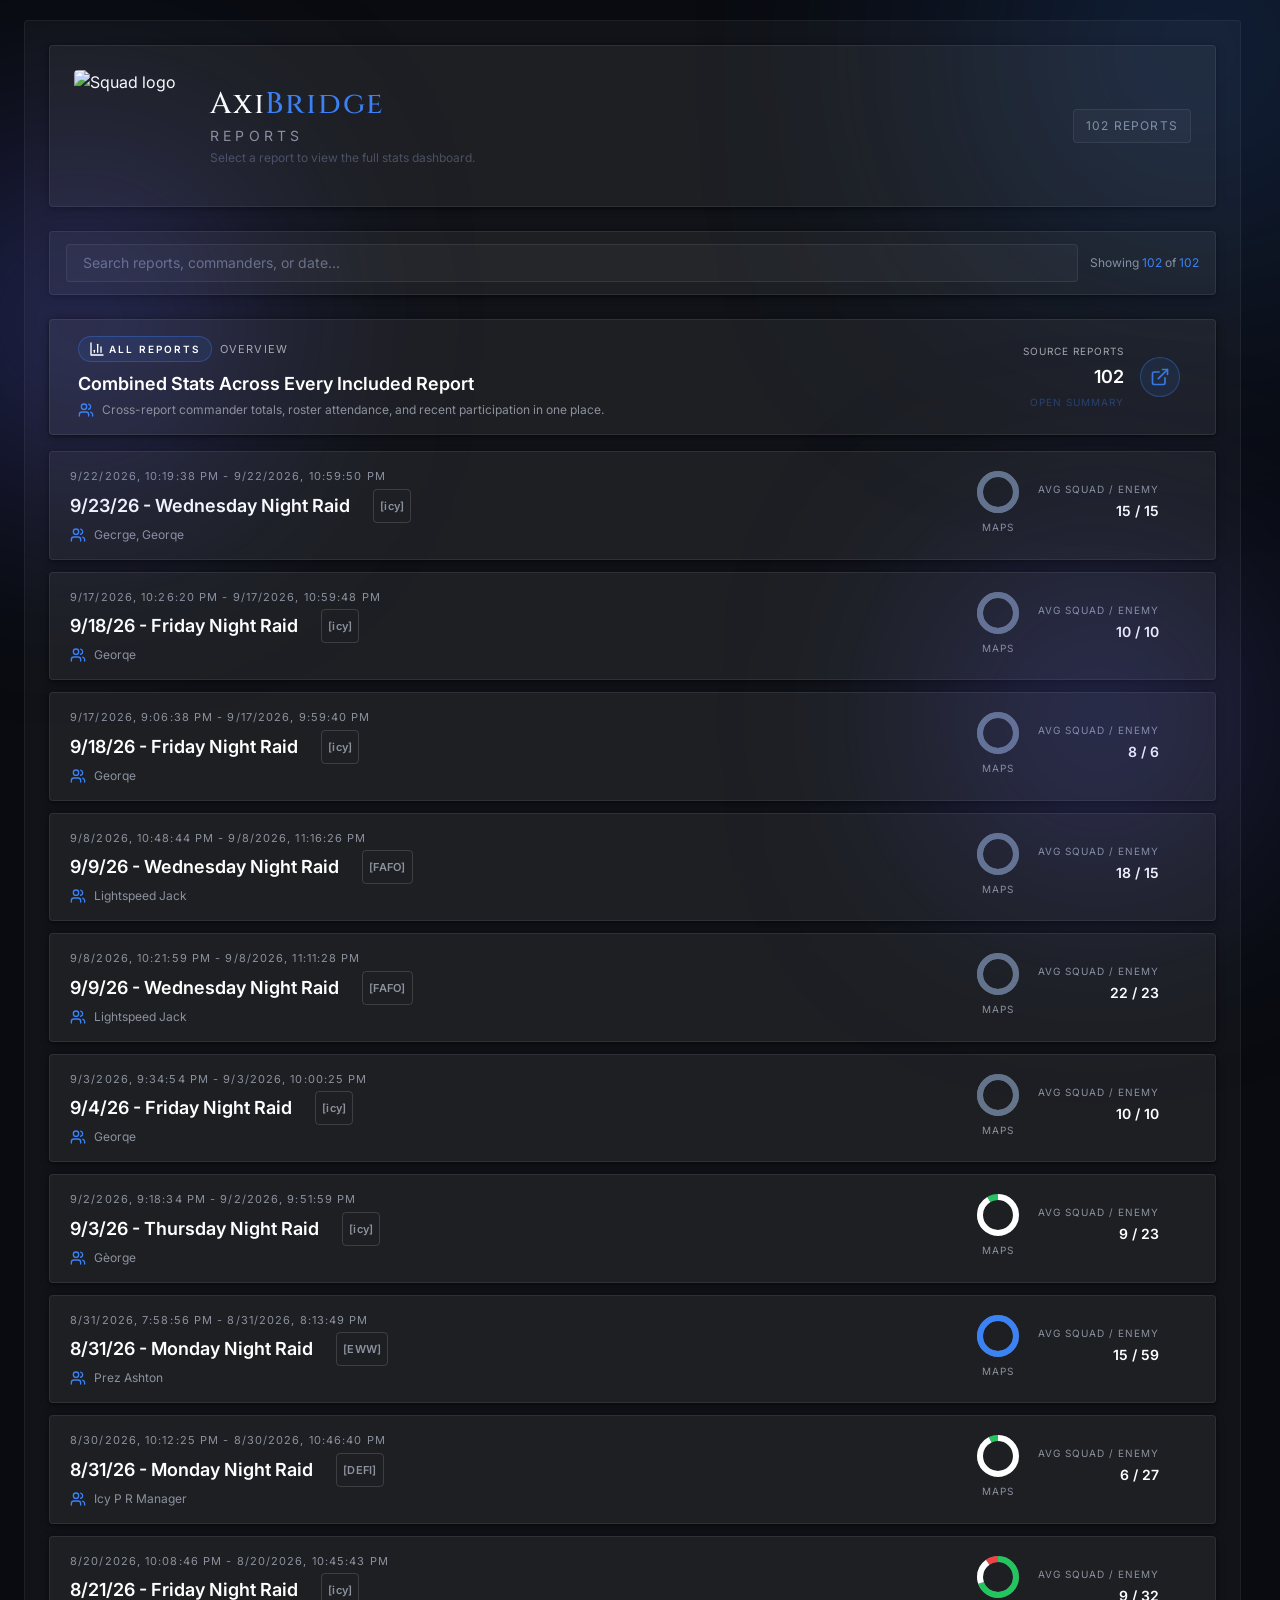
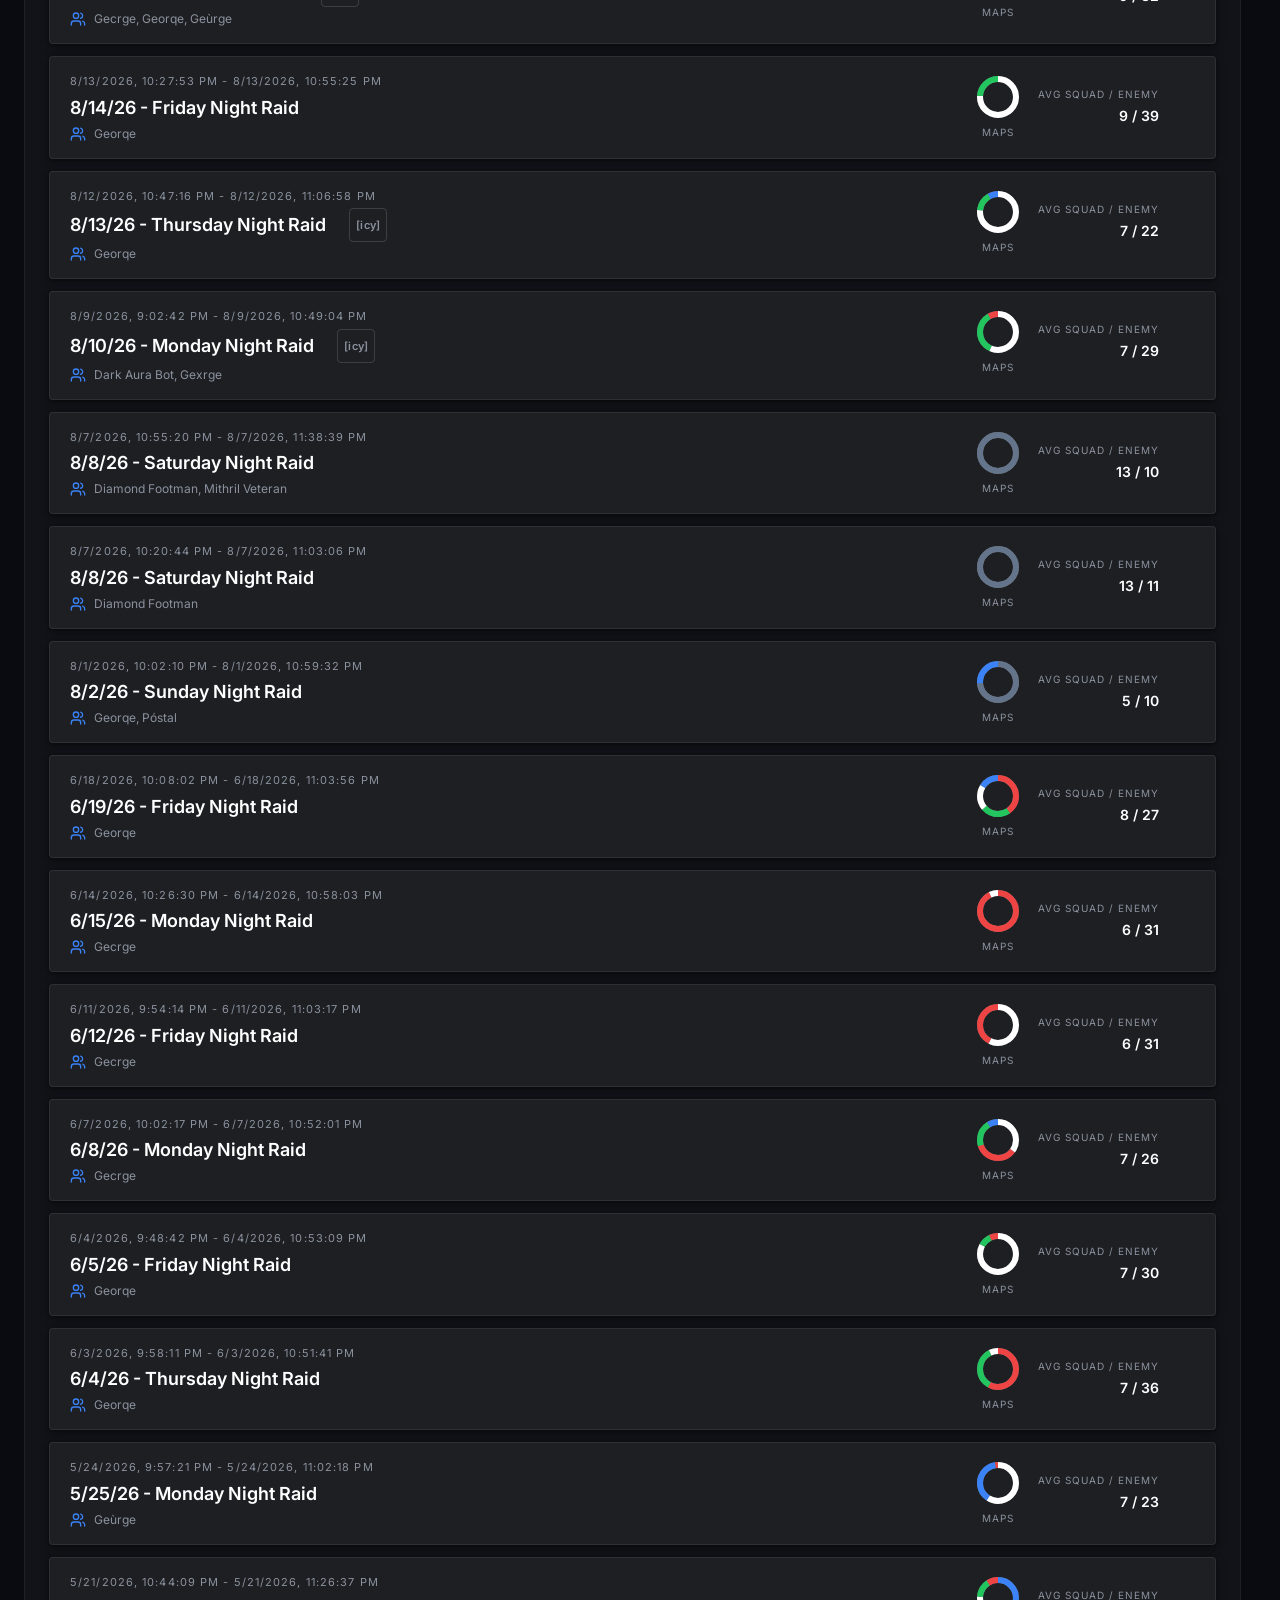
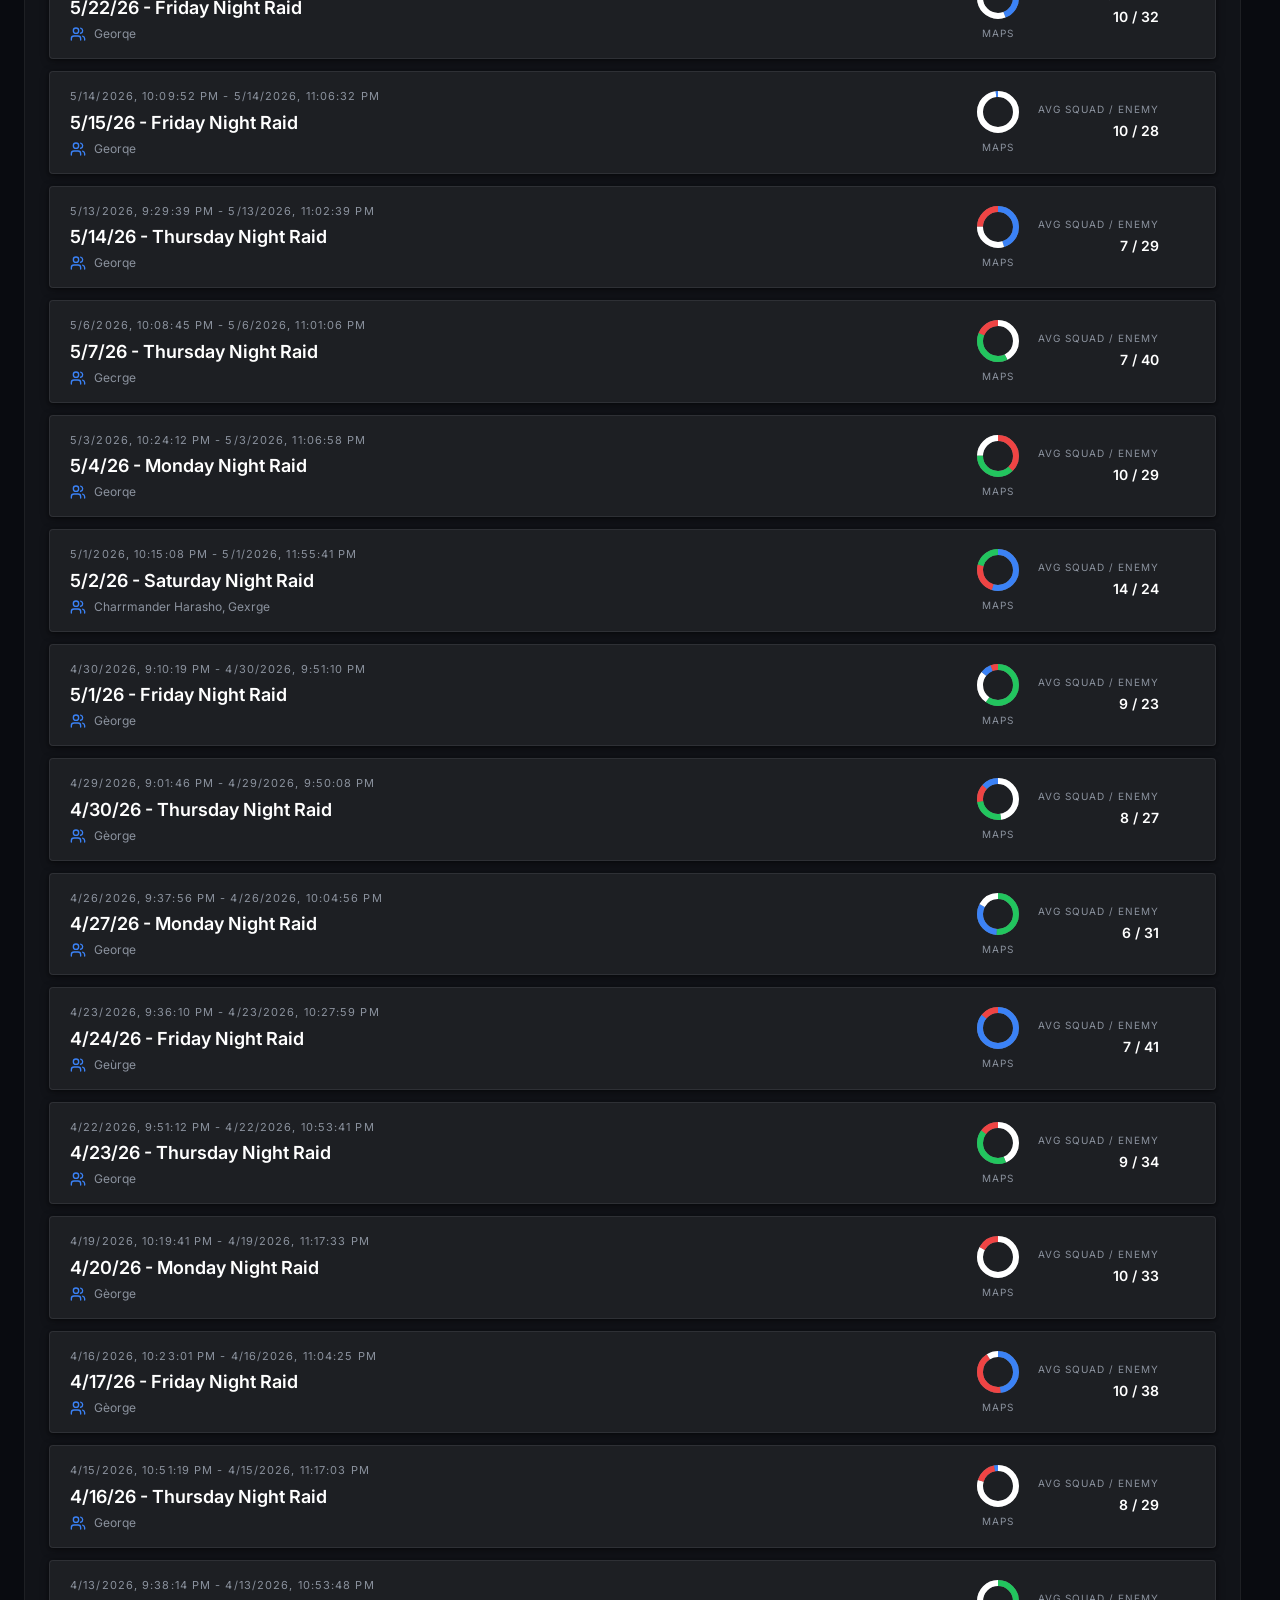
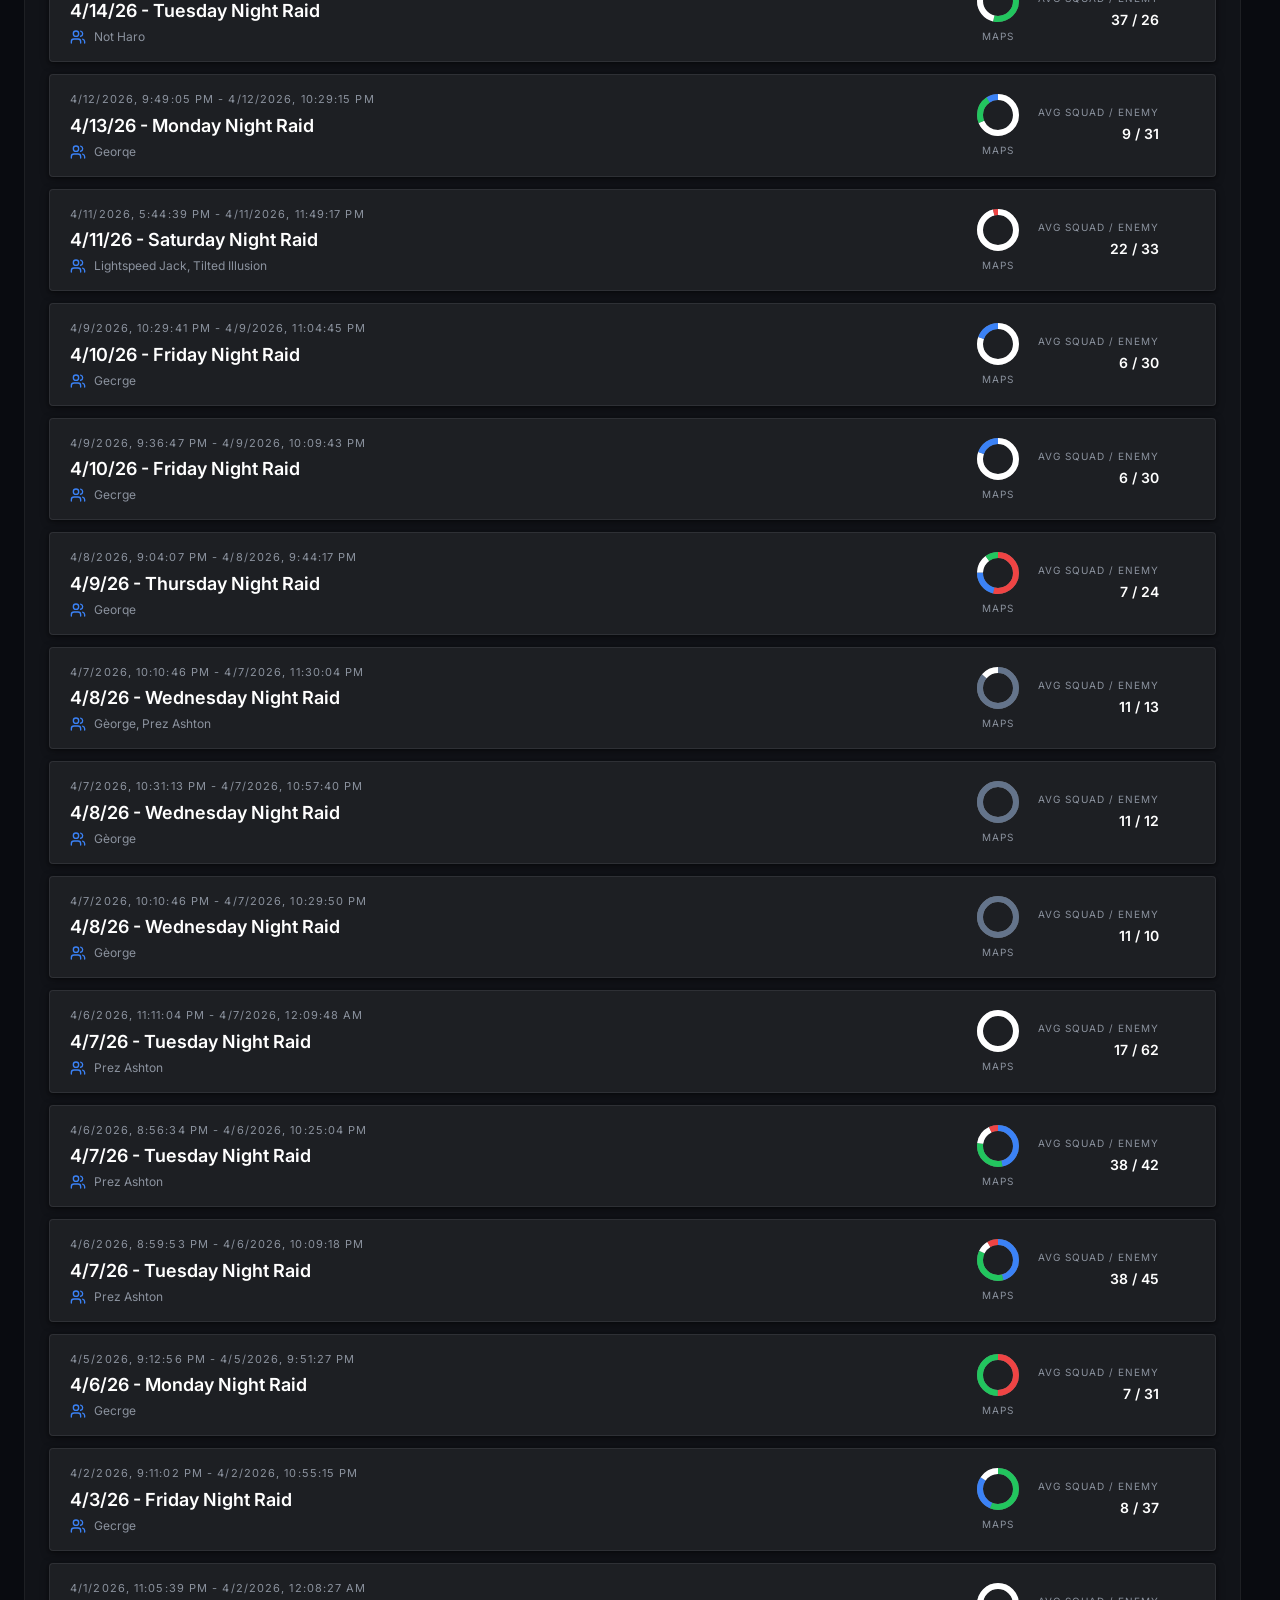
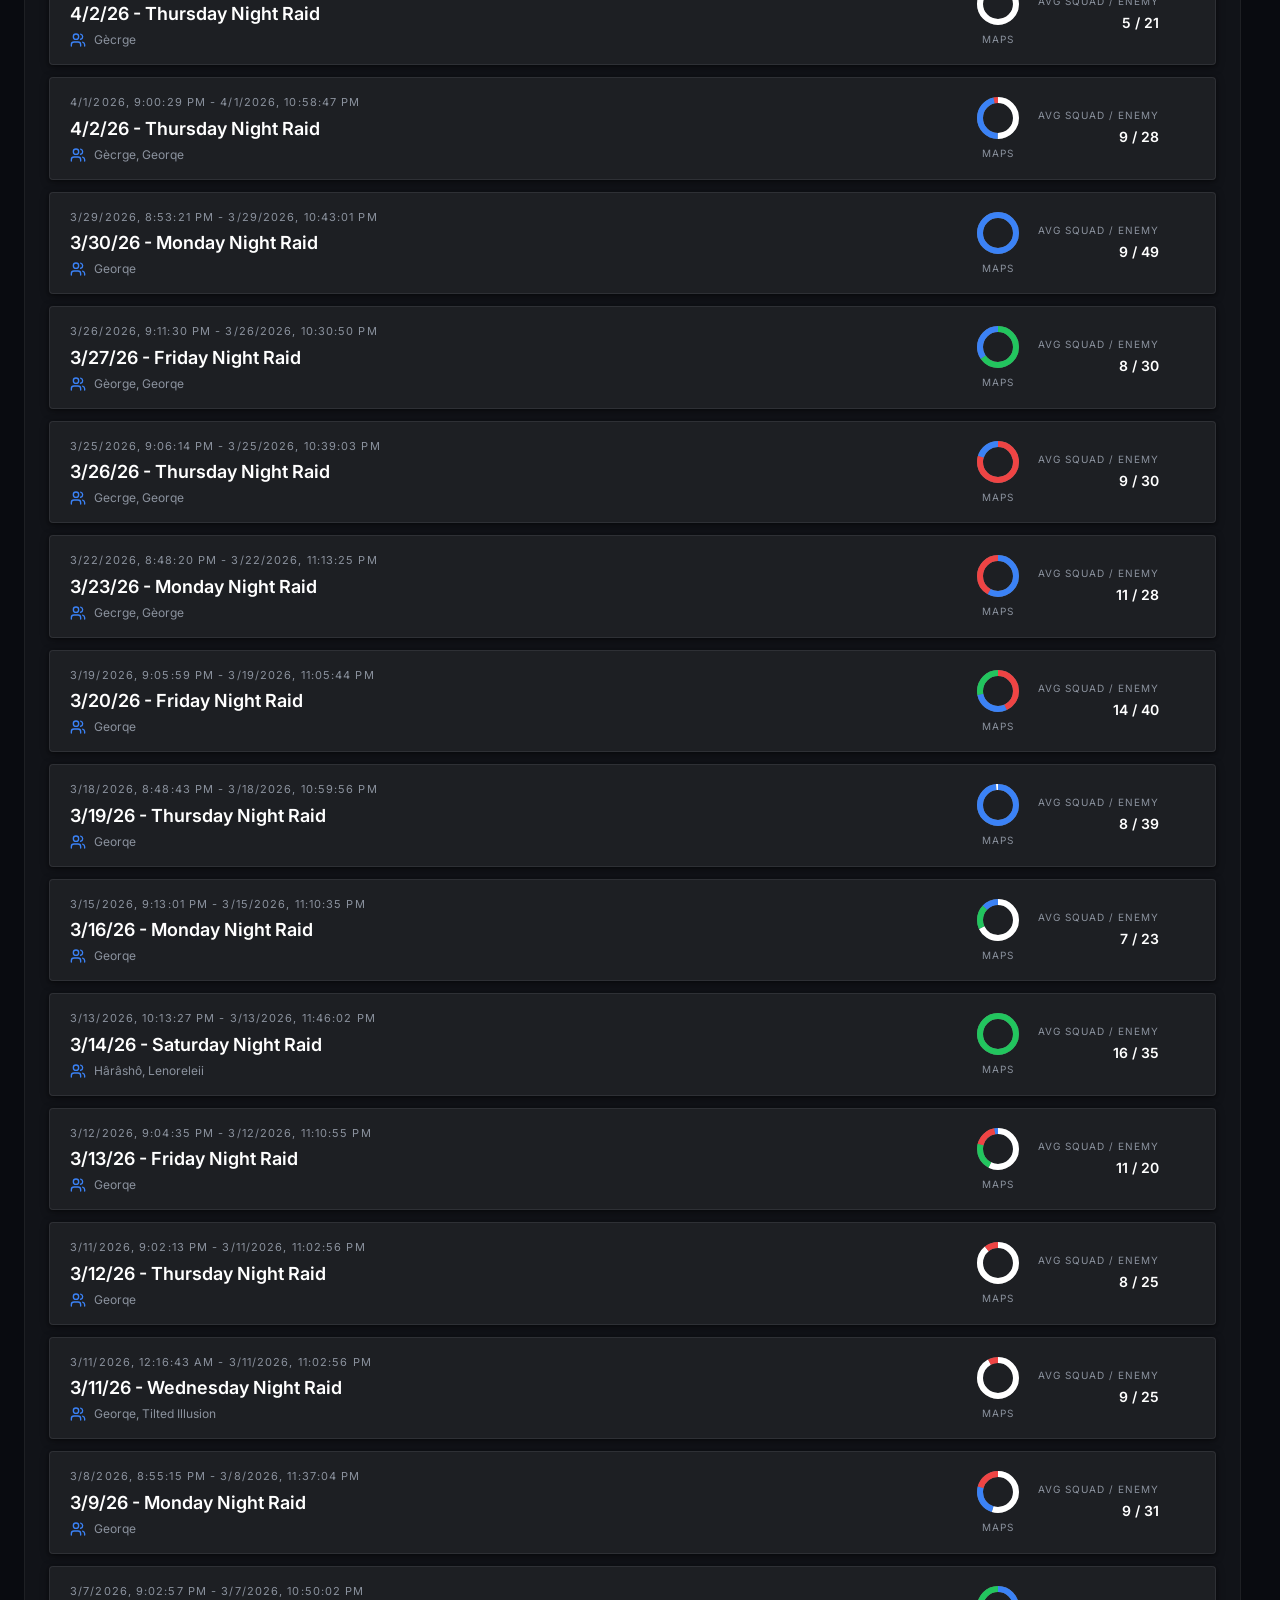
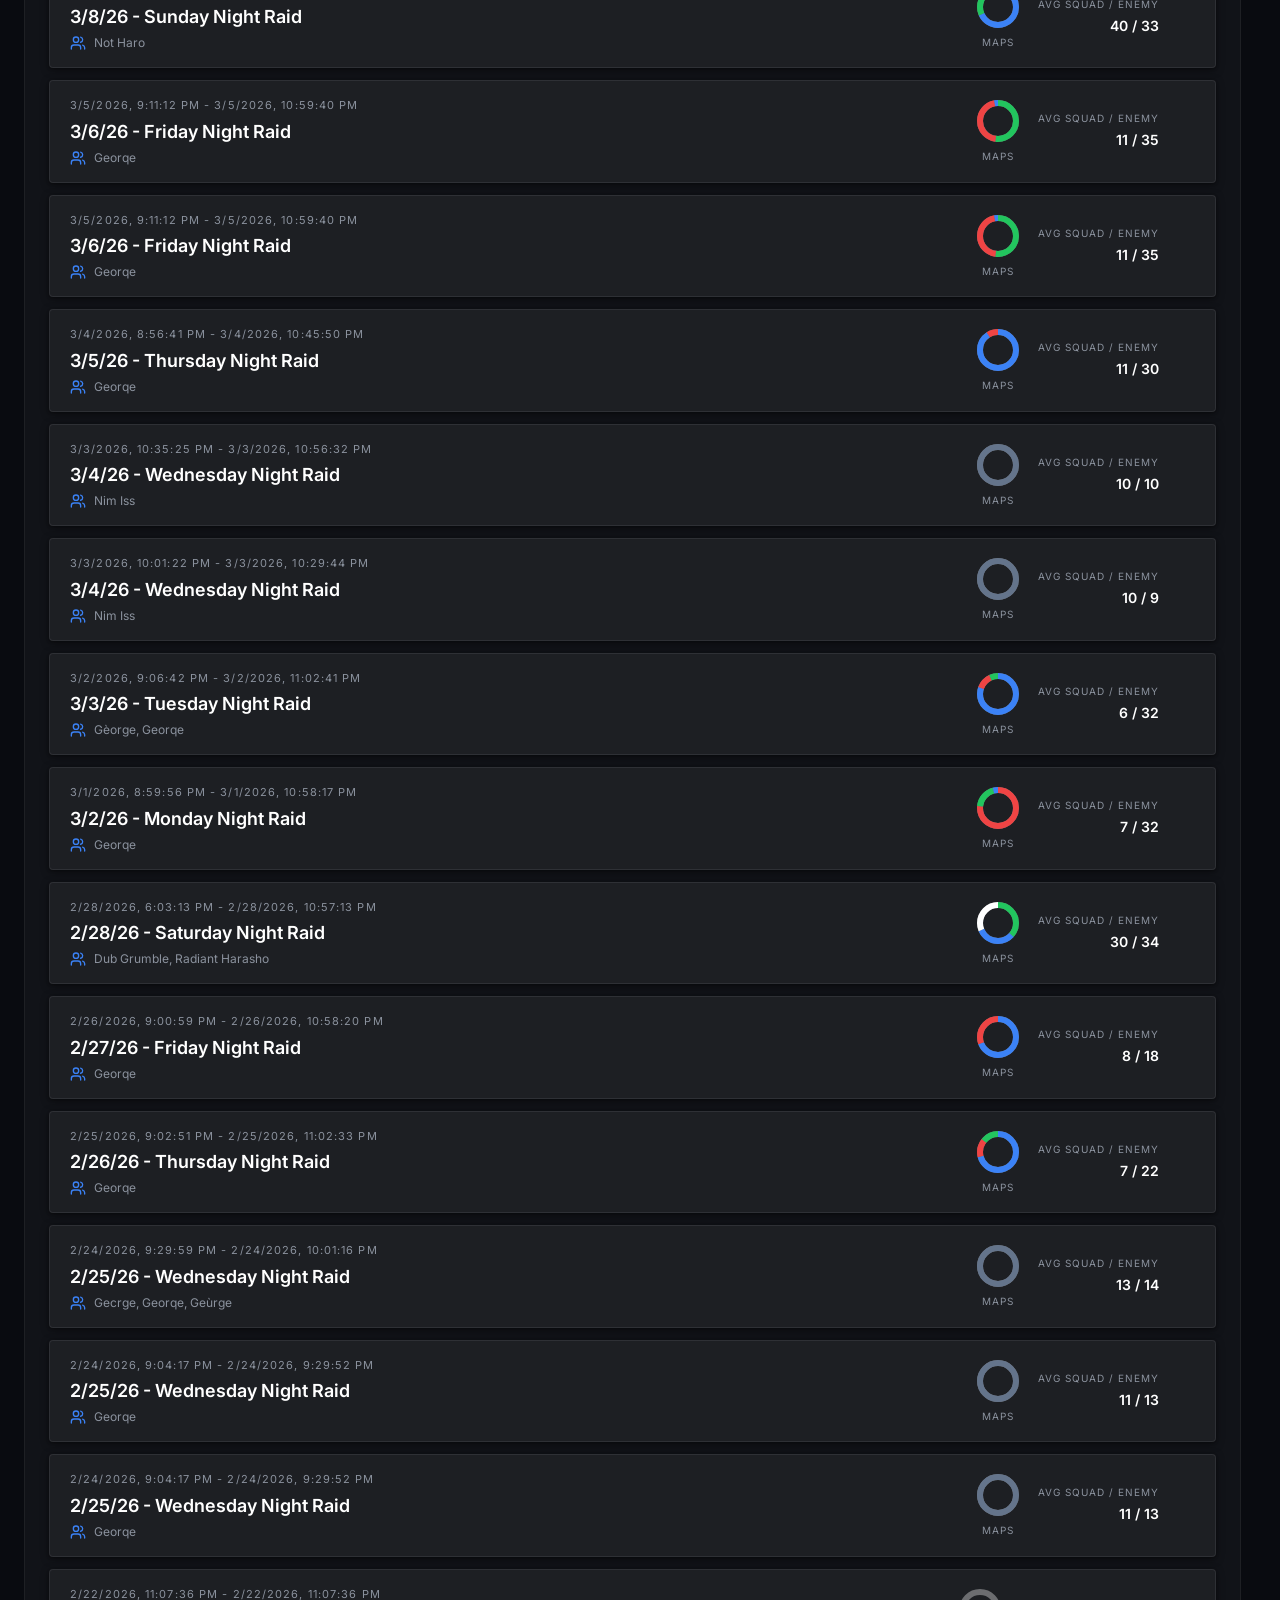
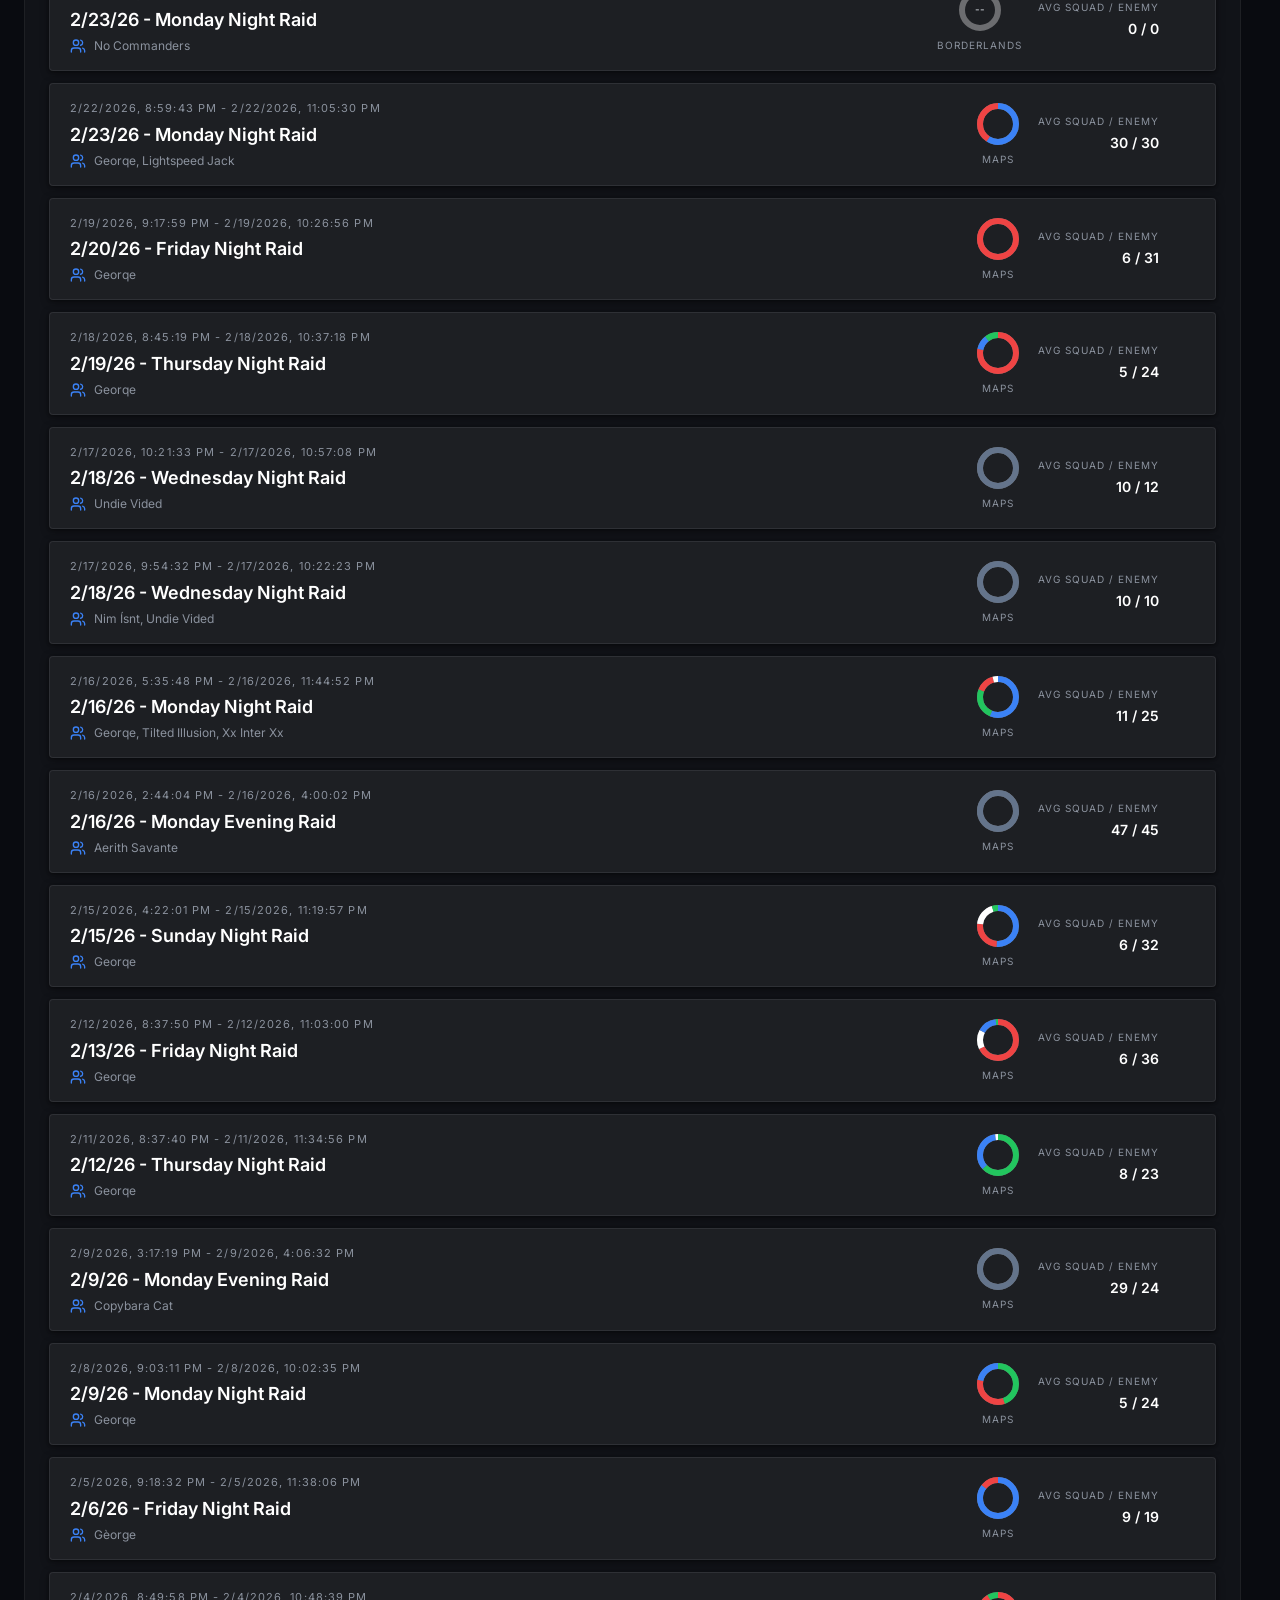
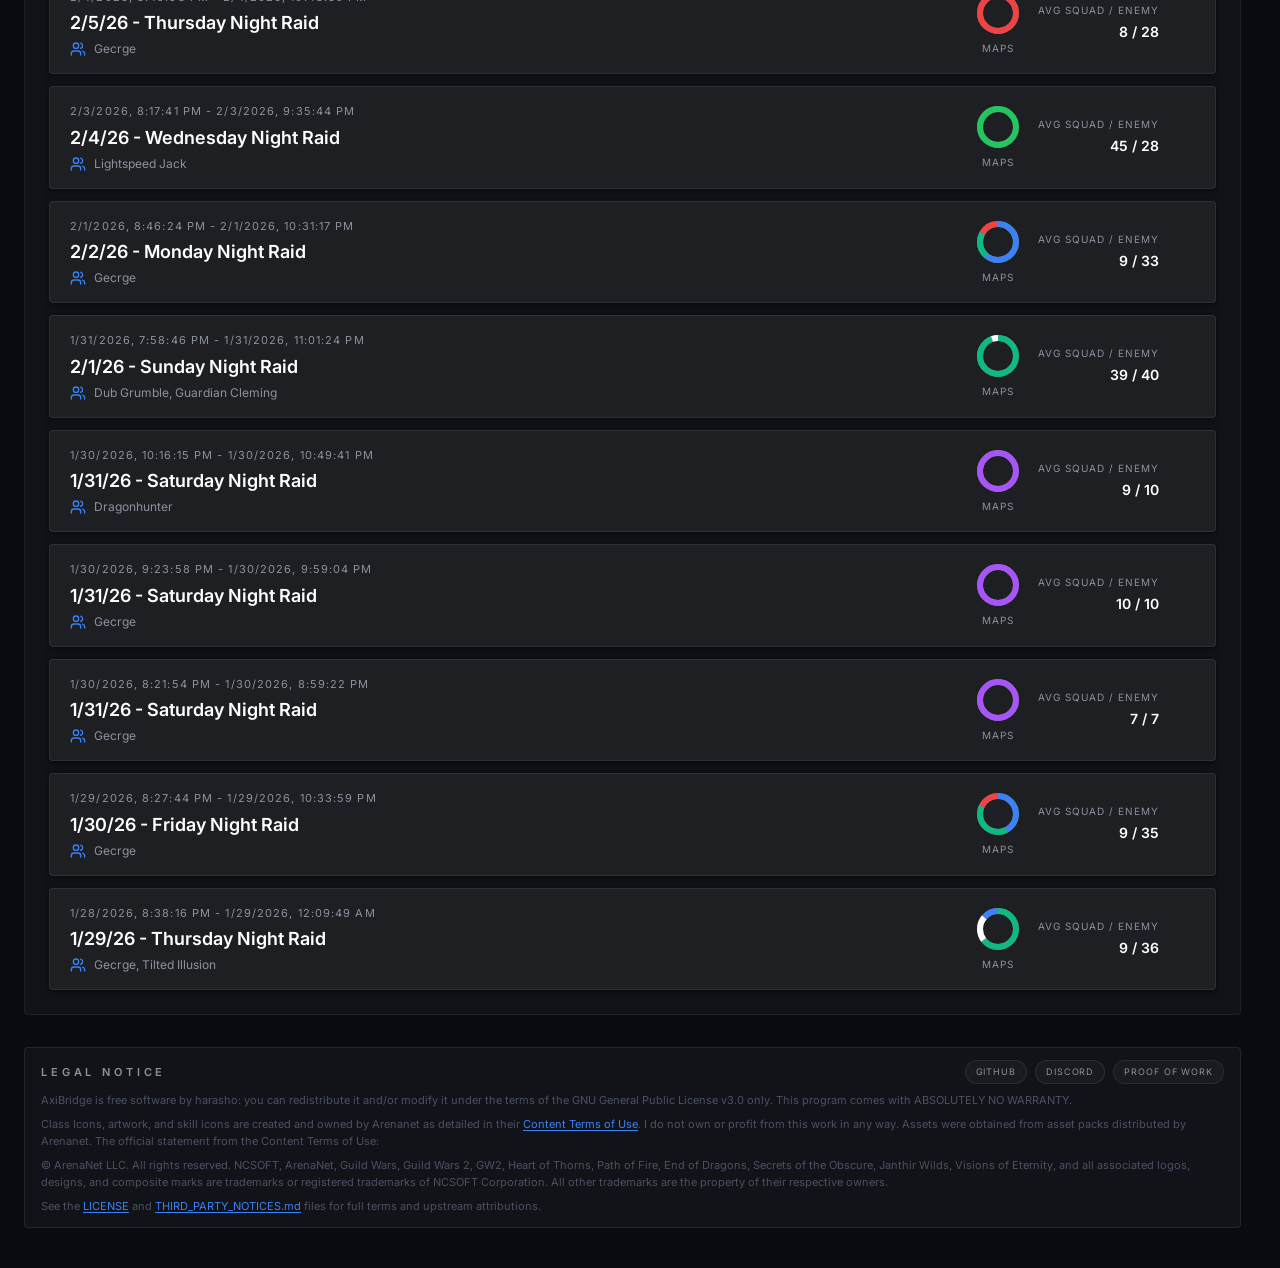
==== commit 51f3c07e: "Update web report 20260922-221938-7rk6" ====
--- a/index.html
+++ b/index.html
@@ -6,8 +6,8 @@
     <link rel="apple-touch-icon" href="./svg/axibridge-glyph.svg" />
     <meta name="viewport" content="width=device-width, initial-scale=1.0" />
     <title>AxiBridge</title>
-    <script type="module" crossorigin src="./assets/index-_J_3M-ow.js"></script>
-    <link rel="stylesheet" crossorigin href="./assets/index-1J8QJfSi.css">
+    <script type="module" crossorigin src="./assets/index-5pDIN8L7.js"></script>
+    <link rel="stylesheet" crossorigin href="./assets/index-QxCJZsEl.css">
   </head>
   <body>
     <div id="root"></div>
--- a/assets/index-QxCJZsEl.css
+++ b/assets/index-QxCJZsEl.css
@@ -0,0 +1 @@
+@import"https://fonts.googleapis.com/css2?family=Cinzel:wght@500;700&family=Inter:wght@400;500;600;700&display=swap";*,:before,:after{--tw-border-spacing-x: 0;--tw-border-spacing-y: 0;--tw-translate-x: 0;--tw-translate-y: 0;--tw-rotate: 0;--tw-skew-x: 0;--tw-skew-y: 0;--tw-scale-x: 1;--tw-scale-y: 1;--tw-pan-x: ;--tw-pan-y: ;--tw-pinch-zoom: ;--tw-scroll-snap-strictness: proximity;--tw-gradient-from-position: ;--tw-gradient-via-position: ;--tw-gradient-to-position: ;--tw-ordinal: ;--tw-slashed-zero: ;--tw-numeric-figure: ;--tw-numeric-spacing: ;--tw-numeric-fraction: ;--tw-ring-inset: ;--tw-ring-offset-width: 0px;--tw-ring-offset-color: #fff;--tw-ring-color: rgb(59 130 246 / .5);--tw-ring-offset-shadow: 0 0 #0000;--tw-ring-shadow: 0 0 #0000;--tw-shadow: 0 0 #0000;--tw-shadow-colored: 0 0 #0000;--tw-blur: ;--tw-brightness: ;--tw-contrast: ;--tw-grayscale: ;--tw-hue-rotate: ;--tw-invert: ;--tw-saturate: ;--tw-sepia: ;--tw-drop-shadow: ;--tw-backdrop-blur: ;--tw-backdrop-brightness: ;--tw-backdrop-contrast: ;--tw-backdrop-grayscale: ;--tw-backdrop-hue-rotate: ;--tw-backdrop-invert: ;--tw-backdrop-opacity: ;--tw-backdrop-saturate: ;--tw-backdrop-sepia: ;--tw-contain-size: ;--tw-contain-layout: ;--tw-contain-paint: ;--tw-contain-style: }::backdrop{--tw-border-spacing-x: 0;--tw-border-spacing-y: 0;--tw-translate-x: 0;--tw-translate-y: 0;--tw-rotate: 0;--tw-skew-x: 0;--tw-skew-y: 0;--tw-scale-x: 1;--tw-scale-y: 1;--tw-pan-x: ;--tw-pan-y: ;--tw-pinch-zoom: ;--tw-scroll-snap-strictness: proximity;--tw-gradient-from-position: ;--tw-gradient-via-position: ;--tw-gradient-to-position: ;--tw-ordinal: ;--tw-slashed-zero: ;--tw-numeric-figure: ;--tw-numeric-spacing: ;--tw-numeric-fraction: ;--tw-ring-inset: ;--tw-ring-offset-width: 0px;--tw-ring-offset-color: #fff;--tw-ring-color: rgb(59 130 246 / .5);--tw-ring-offset-shadow: 0 0 #0000;--tw-ring-shadow: 0 0 #0000;--tw-shadow: 0 0 #0000;--tw-shadow-colored: 0 0 #0000;--tw-blur: ;--tw-brightness: ;--tw-contrast: ;--tw-grayscale: ;--tw-hue-rotate: ;--tw-invert: ;--tw-saturate: ;--tw-sepia: ;--tw-drop-shadow: ;--tw-backdrop-blur: ;--tw-backdrop-brightness: ;--tw-backdrop-contrast: ;--tw-backdrop-grayscale: ;--tw-backdrop-hue-rotate: ;--tw-backdrop-invert: ;--tw-backdrop-opacity: ;--tw-backdrop-saturate: ;--tw-backdrop-sepia: ;--tw-contain-size: ;--tw-contain-layout: ;--tw-contain-paint: ;--tw-contain-style: }*,:before,:after{box-sizing:border-box;border-width:0;border-style:solid;border-color:#e5e7eb}:before,:after{--tw-content: ""}html,:host{line-height:1.5;-webkit-text-size-adjust:100%;-moz-tab-size:4;-o-tab-size:4;tab-size:4;font-family:ui-sans-serif,system-ui,sans-serif,"Apple Color Emoji","Segoe UI Emoji",Segoe UI Symbol,"Noto Color Emoji";font-feature-settings:normal;font-variation-settings:normal;-webkit-tap-highlight-color:transparent}body{margin:0;line-height:inherit}hr{height:0;color:inherit;border-top-width:1px}abbr:where([title]){-webkit-text-decoration:underline dotted;text-decoration:underline dotted}h1,h2,h3,h4,h5,h6{font-size:inherit;font-weight:inherit}a{color:inherit;text-decoration:inherit}b,strong{font-weight:bolder}code,kbd,samp,pre{font-family:ui-monospace,SFMono-Regular,Menlo,Monaco,Consolas,Liberation Mono,Courier New,monospace;font-feature-settings:normal;font-variation-settings:normal;font-size:1em}small{font-size:80%}sub,sup{font-size:75%;line-height:0;position:relative;vertical-align:baseline}sub{bottom:-.25em}sup{top:-.5em}table{text-indent:0;border-color:inherit;border-collapse:collapse}button,input,optgroup,select,textarea{font-family:inherit;font-feature-settings:inherit;font-variation-settings:inherit;font-size:100%;font-weight:inherit;line-height:inherit;letter-spacing:inherit;color:inherit;margin:0;padding:0}button,select{text-transform:none}button,input:where([type=button]),input:where([type=reset]),input:where([type=submit]){-webkit-appearance:button;background-color:transparent;background-image:none}:-moz-focusring{outline:auto}:-moz-ui-invalid{box-shadow:none}progress{vertical-align:baseline}::-webkit-inner-spin-button,::-webkit-outer-spin-button{height:auto}[type=search]{-webkit-appearance:textfield;outline-offset:-2px}::-webkit-search-decoration{-webkit-appearance:none}::-webkit-file-upload-button{-webkit-appearance:button;font:inherit}summary{display:list-item}blockquote,dl,dd,h1,h2,h3,h4,h5,h6,hr,figure,p,pre{margin:0}fieldset{margin:0;padding:0}legend{padding:0}ol,ul,menu{list-style:none;margin:0;padding:0}dialog{padding:0}textarea{resize:vertical}input::-moz-placeholder,textarea::-moz-placeholder{opacity:1;color:#9ca3af}input::placeholder,textarea::placeholder{opacity:1;color:#9ca3af}button,[role=button]{cursor:pointer}:disabled{cursor:default}img,svg,video,canvas,audio,iframe,embed,object{display:block;vertical-align:middle}img,video{max-width:100%;height:auto}[hidden]:where(:not([hidden=until-found])){display:none}.\!container{width:100%!important}.container{width:100%}@media(min-width:640px){.\!container{max-width:640px!important}.container{max-width:640px}}@media(min-width:768px){.\!container{max-width:768px!important}.container{max-width:768px}}@media(min-width:1024px){.\!container{max-width:1024px!important}.container{max-width:1024px}}@media(min-width:1280px){.\!container{max-width:1280px!important}.container{max-width:1280px}}@media(min-width:1536px){.\!container{max-width:1536px!important}.container{max-width:1536px}}.pointer-events-none{pointer-events:none}.pointer-events-auto{pointer-events:auto}.\!visible{visibility:visible!important}.visible{visibility:visible}.invisible{visibility:hidden}.collapse{visibility:collapse}.static{position:static}.fixed{position:fixed}.absolute{position:absolute}.relative{position:relative}.sticky{position:sticky}.inset-0{top:0;right:0;bottom:0;left:0}.inset-\[0\.7px\]{top:.7px;right:.7px;bottom:.7px;left:.7px}.inset-y-0{top:0;bottom:0}.-bottom-0\.5{bottom:-.125rem}.-bottom-1{bottom:-.25rem}.-bottom-24{bottom:-6rem}.-left-16{left:-4rem}.-left-8{left:-2rem}.-right-0\.5{right:-.125rem}.-right-1{right:-.25rem}.-right-24{right:-6rem}.-top-0\.5{top:-.125rem}.-top-24{top:-6rem}.-top-\[9px\]{top:-9px}.bottom-0{bottom:0}.bottom-4{bottom:1rem}.bottom-\[1px\]{bottom:1px}.bottom-full{bottom:100%}.left-0{left:0}.left-1{left:.25rem}.left-1\/2{left:50%}.left-2\.5{left:.625rem}.left-3{left:.75rem}.left-4{left:1rem}.left-\[13px\]{left:13px}.left-px{left:1px}.right-0{right:0}.right-1{right:.25rem}.right-2{right:.5rem}.right-2\.5{right:.625rem}.right-4{right:1rem}.top-0{top:0}.top-1{top:.25rem}.top-1\/2{top:50%}.top-2{top:.5rem}.top-\[1px\]{top:1px}.top-\[2px\]{top:2px}.top-\[3px\]{top:3px}.top-\[calc\(100\%\+4px\)\]{top:calc(100% + 4px)}.top-full{top:100%}.top-px{top:1px}.isolate{isolation:isolate}.z-0{z-index:0}.z-10{z-index:10}.z-20{z-index:20}.z-30{z-index:30}.z-40{z-index:40}.z-50{z-index:50}.z-\[10000\]{z-index:10000}.z-\[1\]{z-index:1}.z-\[60\]{z-index:60}.z-\[70\]{z-index:70}.z-\[72\]{z-index:72}.z-\[74\]{z-index:74}.z-\[9999\]{z-index:9999}.order-first{order:-9999}.col-span-2{grid-column:span 2 / span 2}.col-span-3{grid-column:span 3 / span 3}.row-span-2{grid-row:span 2 / span 2}.m-0{margin:0}.-mx-1{margin-left:-.25rem;margin-right:-.25rem}.-mx-4{margin-left:-1rem;margin-right:-1rem}.mx-1{margin-left:.25rem;margin-right:.25rem}.mx-1\.5{margin-left:.375rem;margin-right:.375rem}.mx-3{margin-left:.75rem;margin-right:.75rem}.mx-4{margin-left:1rem;margin-right:1rem}.mx-auto{margin-left:auto;margin-right:auto}.my-3{margin-top:.75rem;margin-bottom:.75rem}.\!mb-0{margin-bottom:0!important}.\!mt-0{margin-top:0!important}.-mr-\[176px\]{margin-right:-176px}.mb-0\.5{margin-bottom:.125rem}.mb-1{margin-bottom:.25rem}.mb-1\.5{margin-bottom:.375rem}.mb-2{margin-bottom:.5rem}.mb-2\.5{margin-bottom:.625rem}.mb-3{margin-bottom:.75rem}.mb-3\.5{margin-bottom:.875rem}.mb-4{margin-bottom:1rem}.mb-6{margin-bottom:1.5rem}.ml-1{margin-left:.25rem}.ml-1\.5{margin-left:.375rem}.ml-2{margin-left:.5rem}.ml-3{margin-left:.75rem}.ml-6{margin-left:1.5rem}.ml-auto{margin-left:auto}.mr-3{margin-right:.75rem}.mt-0\.5{margin-top:.125rem}.mt-1{margin-top:.25rem}.mt-1\.5{margin-top:.375rem}.mt-10{margin-top:2.5rem}.mt-2{margin-top:.5rem}.mt-2\.5{margin-top:.625rem}.mt-3{margin-top:.75rem}.mt-3\.5{margin-top:.875rem}.mt-4{margin-top:1rem}.mt-5{margin-top:1.25rem}.mt-6{margin-top:1.5rem}.mt-8{margin-top:2rem}.mt-\[7px\]{margin-top:7px}.mt-auto{margin-top:auto}.mt-px{margin-top:1px}.block{display:block}.inline-block{display:inline-block}.inline{display:inline}.flex{display:flex}.inline-flex{display:inline-flex}.\!table{display:table!important}.table{display:table}.grid{display:grid}.contents{display:contents}.hidden{display:none}.aspect-square{aspect-ratio:1 / 1}.h-0{height:0px}.h-1{height:.25rem}.h-1\.5{height:.375rem}.h-10{height:2.5rem}.h-12{height:3rem}.h-14{height:3.5rem}.h-16{height:4rem}.h-2{height:.5rem}.h-2\.5{height:.625rem}.h-20{height:5rem}.h-24{height:6rem}.h-3{height:.75rem}.h-3\.5{height:.875rem}.h-32{height:8rem}.h-4{height:1rem}.h-48{height:12rem}.h-5{height:1.25rem}.h-56{height:14rem}.h-6{height:1.5rem}.h-64{height:16rem}.h-7{height:1.75rem}.h-8{height:2rem}.h-9{height:2.25rem}.h-\[12vh\]{height:12vh}.h-\[15px\]{height:15px}.h-\[18px\]{height:18px}.h-\[19px\]{height:19px}.h-\[220px\]{height:220px}.h-\[240px\]{height:240px}.h-\[260px\]{height:260px}.h-\[26px\]{height:26px}.h-\[280px\]{height:280px}.h-\[28px\]{height:28px}.h-\[2px\]{height:2px}.h-\[300px\]{height:300px}.h-\[30px\]{height:30px}.h-\[320px\]{height:320px}.h-\[34px\]{height:34px}.h-\[360px\]{height:360px}.h-\[3px\]{height:3px}.h-\[400px\]{height:400px}.h-\[480px\]{height:480px}.h-\[500px\]{height:500px}.h-\[65vh\]{height:65vh}.h-\[min\(82vh\,860px\)\]{height:min(82vh,860px)}.h-full{height:100%}.h-px{height:1px}.h-screen{height:100vh}.max-h-0{max-height:0px}.max-h-24{max-height:6rem}.max-h-28{max-height:7rem}.max-h-40{max-height:10rem}.max-h-56{max-height:14rem}.max-h-60{max-height:15rem}.max-h-64{max-height:16rem}.max-h-72{max-height:18rem}.max-h-80{max-height:20rem}.max-h-96{max-height:24rem}.max-h-\[260px\]{max-height:260px}.max-h-\[300px\]{max-height:300px}.max-h-\[30rem\]{max-height:30rem}.max-h-\[320px\]{max-height:320px}.max-h-\[32rem\]{max-height:32rem}.max-h-\[360px\]{max-height:360px}.max-h-\[420px\]{max-height:420px}.max-h-\[50vh\]{max-height:50vh}.max-h-\[560px\]{max-height:560px}.max-h-\[60vh\]{max-height:60vh}.max-h-\[65vh\]{max-height:65vh}.max-h-\[85vh\]{max-height:85vh}.max-h-\[92vh\]{max-height:92vh}.max-h-\[99999px\]{max-height:99999px}.max-h-none{max-height:none}.min-h-0{min-height:0px}.min-h-10{min-height:2.5rem}.min-h-\[108px\]{min-height:108px}.min-h-\[126px\]{min-height:126px}.min-h-\[140px\]{min-height:140px}.min-h-\[182px\]{min-height:182px}.min-h-\[26px\]{min-height:26px}.min-h-\[28px\]{min-height:28px}.min-h-\[30px\]{min-height:30px}.min-h-\[40px\]{min-height:40px}.min-h-\[56px\]{min-height:56px}.min-h-\[58px\]{min-height:58px}.min-h-\[60vh\]{min-height:60vh}.min-h-screen{min-height:100vh}.w-1\.5{width:.375rem}.w-10{width:2.5rem}.w-11{width:2.75rem}.w-12{width:3rem}.w-16{width:4rem}.w-2{width:.5rem}.w-2\.5{width:.625rem}.w-20{width:5rem}.w-3{width:.75rem}.w-3\.5{width:.875rem}.w-32{width:8rem}.w-36{width:9rem}.w-4{width:1rem}.w-44{width:11rem}.w-48{width:12rem}.w-5{width:1.25rem}.w-52{width:13rem}.w-56{width:14rem}.w-6{width:1.5rem}.w-64{width:16rem}.w-7{width:1.75rem}.w-8{width:2rem}.w-80{width:20rem}.w-9{width:2.25rem}.w-96{width:24rem}.w-\[120px\]{width:120px}.w-\[15px\]{width:15px}.w-\[18px\]{width:18px}.w-\[19px\]{width:19px}.w-\[220px\]{width:220px}.w-\[240px\]{width:240px}.w-\[248px\]{width:248px}.w-\[260px\]{width:260px}.w-\[26px\]{width:26px}.w-\[2px\]{width:2px}.w-\[320px\]{width:320px}.w-\[4\.5rem\]{width:4.5rem}.w-auto{width:auto}.w-full{width:100%}.w-max{width:-moz-max-content;width:max-content}.w-px{width:1px}.w-screen{width:100vw}.min-w-0{min-width:0px}.min-w-8{min-width:2rem}.min-w-\[240px\]{min-width:240px}.min-w-\[260px\]{min-width:260px}.min-w-\[30px\]{min-width:30px}.min-w-\[420px\]{min-width:420px}.min-w-\[440px\]{min-width:440px}.min-w-\[560px\]{min-width:560px}.min-w-\[620px\]{min-width:620px}.min-w-\[640px\]{min-width:640px}.min-w-\[680px\]{min-width:680px}.min-w-\[700px\]{min-width:700px}.min-w-\[720px\]{min-width:720px}.min-w-\[760px\]{min-width:760px}.min-w-\[860px\]{min-width:860px}.min-w-\[900px\]{min-width:900px}.min-w-full{min-width:100%}.max-w-2xl{max-width:42rem}.max-w-3xl{max-width:48rem}.max-w-4xl{max-width:56rem}.max-w-6xl{max-width:72rem}.max-w-\[1100px\]{max-width:1100px}.max-w-\[120px\]{max-width:120px}.max-w-\[12rem\]{max-width:12rem}.max-w-\[140px\]{max-width:140px}.max-w-\[160px\]{max-width:160px}.max-w-\[170px\]{max-width:170px}.max-w-\[180px\]{max-width:180px}.max-w-\[200px\]{max-width:200px}.max-w-\[2150px\]{max-width:2150px}.max-w-\[58vw\]{max-width:58vw}.max-w-\[80vw\]{max-width:80vw}.max-w-full{max-width:100%}.max-w-lg{max-width:32rem}.max-w-md{max-width:28rem}.max-w-none{max-width:none}.max-w-sm{max-width:24rem}.max-w-xs{max-width:20rem}.flex-1{flex:1 1 0%}.flex-none{flex:none}.flex-shrink{flex-shrink:1}.flex-shrink-0{flex-shrink:0}.shrink{flex-shrink:1}.shrink-0{flex-shrink:0}.grow{flex-grow:1}.table-auto{table-layout:auto}.table-fixed{table-layout:fixed}.border-collapse{border-collapse:collapse}.border-separate{border-collapse:separate}.border-spacing-0{--tw-border-spacing-x: 0px;--tw-border-spacing-y: 0px;border-spacing:var(--tw-border-spacing-x) var(--tw-border-spacing-y)}.-translate-x-1\/2{--tw-translate-x: -50%;transform:translate(var(--tw-translate-x),var(--tw-translate-y)) rotate(var(--tw-rotate)) skew(var(--tw-skew-x)) skewY(var(--tw-skew-y)) scaleX(var(--tw-scale-x)) scaleY(var(--tw-scale-y))}.-translate-x-full{--tw-translate-x: -100%;transform:translate(var(--tw-translate-x),var(--tw-translate-y)) rotate(var(--tw-rotate)) skew(var(--tw-skew-x)) skewY(var(--tw-skew-y)) scaleX(var(--tw-scale-x)) scaleY(var(--tw-scale-y))}.-translate-y-1\/2{--tw-translate-y: -50%;transform:translate(var(--tw-translate-x),var(--tw-translate-y)) rotate(var(--tw-rotate)) skew(var(--tw-skew-x)) skewY(var(--tw-skew-y)) scaleX(var(--tw-scale-x)) scaleY(var(--tw-scale-y))}.-translate-y-2{--tw-translate-y: -.5rem;transform:translate(var(--tw-translate-x),var(--tw-translate-y)) rotate(var(--tw-rotate)) skew(var(--tw-skew-x)) skewY(var(--tw-skew-y)) scaleX(var(--tw-scale-x)) scaleY(var(--tw-scale-y))}.translate-x-0{--tw-translate-x: 0px;transform:translate(var(--tw-translate-x),var(--tw-translate-y)) rotate(var(--tw-rotate)) skew(var(--tw-skew-x)) skewY(var(--tw-skew-y)) scaleX(var(--tw-scale-x)) scaleY(var(--tw-scale-y))}.translate-x-1{--tw-translate-x: .25rem;transform:translate(var(--tw-translate-x),var(--tw-translate-y)) rotate(var(--tw-rotate)) skew(var(--tw-skew-x)) skewY(var(--tw-skew-y)) scaleX(var(--tw-scale-x)) scaleY(var(--tw-scale-y))}.translate-x-5{--tw-translate-x: 1.25rem;transform:translate(var(--tw-translate-x),var(--tw-translate-y)) rotate(var(--tw-rotate)) skew(var(--tw-skew-x)) skewY(var(--tw-skew-y)) scaleX(var(--tw-scale-x)) scaleY(var(--tw-scale-y))}.translate-x-6{--tw-translate-x: 1.5rem;transform:translate(var(--tw-translate-x),var(--tw-translate-y)) rotate(var(--tw-rotate)) skew(var(--tw-skew-x)) skewY(var(--tw-skew-y)) scaleX(var(--tw-scale-x)) scaleY(var(--tw-scale-y))}.translate-x-\[16px\]{--tw-translate-x: 16px;transform:translate(var(--tw-translate-x),var(--tw-translate-y)) rotate(var(--tw-rotate)) skew(var(--tw-skew-x)) skewY(var(--tw-skew-y)) scaleX(var(--tw-scale-x)) scaleY(var(--tw-scale-y))}.translate-x-\[2px\]{--tw-translate-x: 2px;transform:translate(var(--tw-translate-x),var(--tw-translate-y)) rotate(var(--tw-rotate)) skew(var(--tw-skew-x)) skewY(var(--tw-skew-y)) scaleX(var(--tw-scale-x)) scaleY(var(--tw-scale-y))}.translate-y-0{--tw-translate-y: 0px;transform:translate(var(--tw-translate-x),var(--tw-translate-y)) rotate(var(--tw-rotate)) skew(var(--tw-skew-x)) skewY(var(--tw-skew-y)) scaleX(var(--tw-scale-x)) scaleY(var(--tw-scale-y))}.translate-y-6{--tw-translate-y: 1.5rem;transform:translate(var(--tw-translate-x),var(--tw-translate-y)) rotate(var(--tw-rotate)) skew(var(--tw-skew-x)) skewY(var(--tw-skew-y)) scaleX(var(--tw-scale-x)) scaleY(var(--tw-scale-y))}.-rotate-90{--tw-rotate: -90deg;transform:translate(var(--tw-translate-x),var(--tw-translate-y)) rotate(var(--tw-rotate)) skew(var(--tw-skew-x)) skewY(var(--tw-skew-y)) scaleX(var(--tw-scale-x)) scaleY(var(--tw-scale-y))}.rotate-180{--tw-rotate: 180deg;transform:translate(var(--tw-translate-x),var(--tw-translate-y)) rotate(var(--tw-rotate)) skew(var(--tw-skew-x)) skewY(var(--tw-skew-y)) scaleX(var(--tw-scale-x)) scaleY(var(--tw-scale-y))}.rotate-45{--tw-rotate: 45deg;transform:translate(var(--tw-translate-x),var(--tw-translate-y)) rotate(var(--tw-rotate)) skew(var(--tw-skew-x)) skewY(var(--tw-skew-y)) scaleX(var(--tw-scale-x)) scaleY(var(--tw-scale-y))}.scale-105{--tw-scale-x: 1.05;--tw-scale-y: 1.05;transform:translate(var(--tw-translate-x),var(--tw-translate-y)) rotate(var(--tw-rotate)) skew(var(--tw-skew-x)) skewY(var(--tw-skew-y)) scaleX(var(--tw-scale-x)) scaleY(var(--tw-scale-y))}.transform{transform:translate(var(--tw-translate-x),var(--tw-translate-y)) rotate(var(--tw-rotate)) skew(var(--tw-skew-x)) skewY(var(--tw-skew-y)) scaleX(var(--tw-scale-x)) scaleY(var(--tw-scale-y))}.animate-\[fadeUp_0\.6s_ease-out\]{animation:fadeUp .6s ease-out}@keyframes pulse{50%{opacity:.5}}.animate-pulse{animation:pulse 2s cubic-bezier(.4,0,.6,1) infinite}@keyframes spin{to{transform:rotate(360deg)}}.animate-spin{animation:spin 1s linear infinite}.cursor-help{cursor:help}.cursor-not-allowed{cursor:not-allowed}.cursor-pointer{cursor:pointer}.select-none{-webkit-user-select:none;-moz-user-select:none;user-select:none}.resize{resize:both}.snap-x{scroll-snap-type:x var(--tw-scroll-snap-strictness)}.snap-mandatory{--tw-scroll-snap-strictness: mandatory}.snap-start{scroll-snap-align:start}.scroll-mt-24{scroll-margin-top:6rem}.scroll-mt-6{scroll-margin-top:1.5rem}.list-decimal{list-style-type:decimal}.list-disc{list-style-type:disc}.appearance-none{-webkit-appearance:none;-moz-appearance:none;appearance:none}.auto-cols-fr{grid-auto-columns:minmax(0,1fr)}.grid-flow-col{grid-auto-flow:column}.grid-cols-1{grid-template-columns:repeat(1,minmax(0,1fr))}.grid-cols-2{grid-template-columns:repeat(2,minmax(0,1fr))}.grid-cols-3{grid-template-columns:repeat(3,minmax(0,1fr))}.grid-cols-4{grid-template-columns:repeat(4,minmax(0,1fr))}.grid-cols-6{grid-template-columns:repeat(6,minmax(0,1fr))}.grid-cols-7{grid-template-columns:repeat(7,minmax(0,1fr))}.grid-cols-\[0\.3fr_1\.3fr_1fr_0\.8fr_0\.8fr_0\.8fr\]{grid-template-columns:.3fr 1.3fr 1fr .8fr .8fr .8fr}.grid-cols-\[0\.4fr_1\.5fr_0\.8fr_0\.8fr_0\.8fr\]{grid-template-columns:.4fr 1.5fr .8fr .8fr .8fr}.grid-cols-\[0\.4fr_1\.5fr_1fr_0\.9fr\]{grid-template-columns:.4fr 1.5fr 1fr .9fr}.grid-cols-\[0\.4fr_1\.6fr_1fr\]{grid-template-columns:.4fr 1.6fr 1fr}.grid-cols-\[0\.4fr_1\.6fr_1fr_0\.9fr\]{grid-template-columns:.4fr 1.6fr 1fr .9fr}.grid-cols-\[0\.4fr_1\.6fr_1fr_1fr\]{grid-template-columns:.4fr 1.6fr 1fr 1fr}.grid-cols-\[0\.4fr_1\.6fr_1fr_1fr_1fr\]{grid-template-columns:.4fr 1.6fr 1fr 1fr 1fr}.grid-cols-\[0\.4fr_1\.6fr_1fr_1fr_1fr_1fr\]{grid-template-columns:.4fr 1.6fr 1fr 1fr 1fr 1fr}.grid-cols-\[1\.2fr_0\.8fr\]{grid-template-columns:1.2fr .8fr}.grid-cols-\[1\.4fr_0\.6fr_0\.7fr_0\.8fr\]{grid-template-columns:1.4fr .6fr .7fr .8fr}.grid-cols-\[1\.4fr_0\.8fr_0\.8fr\]{grid-template-columns:1.4fr .8fr .8fr}.grid-cols-\[1\.5fr_1fr_0\.9fr\]{grid-template-columns:1.5fr 1fr .9fr}.grid-cols-\[1\.6fr_0\.8fr_0\.8fr_0\.8fr\]{grid-template-columns:1.6fr .8fr .8fr .8fr}.grid-cols-\[1\.6fr_1fr_0\.9fr_0\.9fr_0\.9fr_0\.9fr_0\.9fr_0\.9fr_0\.7fr_0\.9fr\]{grid-template-columns:1.6fr 1fr .9fr .9fr .9fr .9fr .9fr .9fr .7fr .9fr}.grid-cols-\[12px_16px_minmax\(0\,1fr\)_auto\]{grid-template-columns:12px 16px minmax(0,1fr) auto}.grid-cols-\[18px_minmax\(0\,1fr\)\]{grid-template-columns:18px minmax(0,1fr)}.grid-cols-\[1fr_110px\]{grid-template-columns:1fr 110px}.grid-cols-\[1fr_2px_1fr\]{grid-template-columns:1fr 2px 1fr}.grid-cols-\[2\.3fr_0\.7fr_0\.7fr_0\.9fr\]{grid-template-columns:2.3fr .7fr .7fr .9fr}.grid-cols-\[230px_1fr\]{grid-template-columns:230px 1fr}.grid-cols-\[2fr_0\.6fr_0\.8fr_0\.6fr_0\.6fr_0\.5fr\]{grid-template-columns:2fr .6fr .8fr .6fr .6fr .5fr}.grid-cols-\[2fr_0\.8fr_0\.7fr\]{grid-template-columns:2fr .8fr .7fr}.grid-cols-\[2fr_0\.8fr_0\.8fr\]{grid-template-columns:2fr .8fr .8fr}.grid-cols-\[2fr_0\.9fr_0\.7fr\]{grid-template-columns:2fr .9fr .7fr}.grid-cols-\[36px_minmax\(0\,1fr\)\]{grid-template-columns:36px minmax(0,1fr)}.grid-cols-\[40px_minmax\(0\,1fr\)\]{grid-template-columns:40px minmax(0,1fr)}.grid-cols-\[minmax\(0\,3\.2fr\)_minmax\(140px\,1\.1fr\)_86px\]{grid-template-columns:minmax(0,3.2fr) minmax(140px,1.1fr) 86px}.grid-rows-2{grid-template-rows:repeat(2,minmax(0,1fr))}.flex-row{flex-direction:row}.flex-col{flex-direction:column}.flex-wrap{flex-wrap:wrap}.flex-nowrap{flex-wrap:nowrap}.place-items-center{place-items:center}.content-start{align-content:flex-start}.items-start{align-items:flex-start}.items-end{align-items:flex-end}.items-center{align-items:center}.items-baseline{align-items:baseline}.items-stretch{align-items:stretch}.justify-start{justify-content:flex-start}.justify-end{justify-content:flex-end}.justify-center{justify-content:center}.justify-between{justify-content:space-between}.justify-items-end{justify-items:end}.gap-0{gap:0px}.gap-0\.5{gap:.125rem}.gap-1{gap:.25rem}.gap-1\.5{gap:.375rem}.gap-2{gap:.5rem}.gap-2\.5{gap:.625rem}.gap-3{gap:.75rem}.gap-3\.5{gap:.875rem}.gap-4{gap:1rem}.gap-5{gap:1.25rem}.gap-6{gap:1.5rem}.gap-\[3px\]{gap:3px}.gap-\[7px\]{gap:7px}.gap-\[9px\]{gap:9px}.gap-x-1\.5{-moz-column-gap:.375rem;column-gap:.375rem}.gap-x-2{-moz-column-gap:.5rem;column-gap:.5rem}.gap-x-3{-moz-column-gap:.75rem;column-gap:.75rem}.gap-x-4{-moz-column-gap:1rem;column-gap:1rem}.gap-x-5{-moz-column-gap:1.25rem;column-gap:1.25rem}.gap-y-1{row-gap:.25rem}.gap-y-1\.5{row-gap:.375rem}.space-y-0>:not([hidden])~:not([hidden]){--tw-space-y-reverse: 0;margin-top:calc(0px * calc(1 - var(--tw-space-y-reverse)));margin-bottom:calc(0px * var(--tw-space-y-reverse))}.space-y-0\.5>:not([hidden])~:not([hidden]){--tw-space-y-reverse: 0;margin-top:calc(.125rem * calc(1 - var(--tw-space-y-reverse)));margin-bottom:calc(.125rem * var(--tw-space-y-reverse))}.space-y-1>:not([hidden])~:not([hidden]){--tw-space-y-reverse: 0;margin-top:calc(.25rem * calc(1 - var(--tw-space-y-reverse)));margin-bottom:calc(.25rem * var(--tw-space-y-reverse))}.space-y-1\.5>:not([hidden])~:not([hidden]){--tw-space-y-reverse: 0;margin-top:calc(.375rem * calc(1 - var(--tw-space-y-reverse)));margin-bottom:calc(.375rem * var(--tw-space-y-reverse))}.space-y-2>:not([hidden])~:not([hidden]){--tw-space-y-reverse: 0;margin-top:calc(.5rem * calc(1 - var(--tw-space-y-reverse)));margin-bottom:calc(.5rem * var(--tw-space-y-reverse))}.space-y-2\.5>:not([hidden])~:not([hidden]){--tw-space-y-reverse: 0;margin-top:calc(.625rem * calc(1 - var(--tw-space-y-reverse)));margin-bottom:calc(.625rem * var(--tw-space-y-reverse))}.space-y-3>:not([hidden])~:not([hidden]){--tw-space-y-reverse: 0;margin-top:calc(.75rem * calc(1 - var(--tw-space-y-reverse)));margin-bottom:calc(.75rem * var(--tw-space-y-reverse))}.space-y-4>:not([hidden])~:not([hidden]){--tw-space-y-reverse: 0;margin-top:calc(1rem * calc(1 - var(--tw-space-y-reverse)));margin-bottom:calc(1rem * var(--tw-space-y-reverse))}.space-y-5>:not([hidden])~:not([hidden]){--tw-space-y-reverse: 0;margin-top:calc(1.25rem * calc(1 - var(--tw-space-y-reverse)));margin-bottom:calc(1.25rem * var(--tw-space-y-reverse))}.space-y-6>:not([hidden])~:not([hidden]){--tw-space-y-reverse: 0;margin-top:calc(1.5rem * calc(1 - var(--tw-space-y-reverse)));margin-bottom:calc(1.5rem * var(--tw-space-y-reverse))}.divide-y>:not([hidden])~:not([hidden]){--tw-divide-y-reverse: 0;border-top-width:calc(1px * calc(1 - var(--tw-divide-y-reverse)));border-bottom-width:calc(1px * var(--tw-divide-y-reverse))}.divide-white\/10>:not([hidden])~:not([hidden]){border-color:#ffffff1a}.divide-white\/5>:not([hidden])~:not([hidden]){border-color:#ffffff0d}.self-start{align-self:flex-start}.self-end{align-self:flex-end}.self-center{align-self:center}.self-stretch{align-self:stretch}.overflow-auto{overflow:auto}.overflow-hidden{overflow:hidden}.overflow-visible{overflow:visible}.overflow-x-auto{overflow-x:auto}.overflow-y-auto{overflow-y:auto}.overflow-x-hidden{overflow-x:hidden}.overscroll-contain{overscroll-behavior:contain}.truncate{overflow:hidden;text-overflow:ellipsis;white-space:nowrap}.whitespace-normal{white-space:normal}.whitespace-nowrap{white-space:nowrap}.whitespace-pre-wrap{white-space:pre-wrap}.break-words{overflow-wrap:break-word}.break-all{word-break:break-all}.rounded{border-radius:.25rem}.rounded-2xl{border-radius:1rem}.rounded-\[2px\]{border-radius:2px}.rounded-\[3px\]{border-radius:3px}.rounded-\[4px\]{border-radius:4px}.rounded-\[5px\]{border-radius:5px}.rounded-\[6px\]{border-radius:6px}.rounded-\[var\(--radius-md\)\]{border-radius:var(--radius-md)}.rounded-full{border-radius:9999px}.rounded-lg{border-radius:.5rem}.rounded-md{border-radius:.375rem}.rounded-sm{border-radius:.125rem}.rounded-xl{border-radius:.75rem}.rounded-l-md{border-top-left-radius:.375rem;border-bottom-left-radius:.375rem}.rounded-r-md{border-top-right-radius:.375rem;border-bottom-right-radius:.375rem}.rounded-r-none{border-top-right-radius:0;border-bottom-right-radius:0}.\!border-0{border-width:0px!important}.border{border-width:1px}.border-0{border-width:0px}.border-2{border-width:2px}.border-\[1\.5px\]{border-width:1.5px}.border-b{border-bottom-width:1px}.border-l{border-left-width:1px}.border-l-2{border-left-width:2px}.border-l-4{border-left-width:4px}.border-r{border-right-width:1px}.border-t{border-top-width:1px}.border-dashed{border-style:dashed}.border-dotted{border-style:dotted}.border-none{border-style:none}.border-\[color\:var\(--accent-border\)\]{border-color:var(--accent-border)}.border-\[color\:var\(--border-default\)\]{border-color:var(--border-default)}.border-\[color\:var\(--border-hover\)\]{border-color:var(--border-hover)}.border-\[color\:var\(--border-subtle\)\]{border-color:var(--border-subtle)}.border-\[color\:var\(--brand-primary\)\]{border-color:var(--brand-primary)}.border-amber-200\/10{border-color:#fde68a1a}.border-amber-300\/40{border-color:#fcd34d66}.border-amber-400{--tw-border-opacity: 1;border-color:rgb(251 191 36 / var(--tw-border-opacity, 1))}.border-amber-400\/25{border-color:#fbbf2440}.border-amber-400\/30{border-color:#fbbf244d}.border-amber-400\/40{border-color:#fbbf2466}.border-amber-500\/20{border-color:#f59e0b33}.border-amber-500\/30{border-color:#f59e0b4d}.border-amber-500\/35{border-color:#f59e0b59}.border-amber-500\/40{border-color:#f59e0b66}.border-amber-500\/50{border-color:#f59e0b80}.border-blue-400{--tw-border-opacity: 1;border-color:rgb(96 165 250 / var(--tw-border-opacity, 1))}.border-blue-400\/40{border-color:#60a5fa66}.border-blue-500\/30{border-color:#3b82f64d}.border-blue-500\/40{border-color:#3b82f666}.border-blue-500\/50{border-color:#3b82f680}.border-cyan-200\/40{border-color:#a5f3fc66}.border-cyan-300\/30{border-color:#67e8f94d}.border-cyan-300\/40{border-color:#67e8f966}.border-cyan-300\/50{border-color:#67e8f980}.border-cyan-400\/30{border-color:#22d3ee4d}.border-cyan-400\/40{border-color:#22d3ee66}.border-cyan-500\/25{border-color:#06b6d440}.border-cyan-500\/30{border-color:#06b6d44d}.border-cyan-500\/40{border-color:#06b6d466}.border-emerald-200\/10{border-color:#a7f3d01a}.border-emerald-400\/25{border-color:#34d39940}.border-emerald-400\/40{border-color:#34d39966}.border-emerald-500\/30{border-color:#10b9814d}.border-emerald-500\/35{border-color:#10b98159}.border-emerald-500\/40{border-color:#10b98166}.border-green-500\/30{border-color:#22c55e4d}.border-green-500\/40{border-color:#22c55e66}.border-indigo-300\/20{border-color:#a5b4fc33}.border-orange-200\/40{border-color:#fed7aa66}.border-orange-400\/30{border-color:#fb923c4d}.border-orange-500\/30{border-color:#f973164d}.border-orange-500\/35{border-color:#f9731659}.border-purple-500\/30{border-color:#a855f74d}.border-red-400\/25{border-color:#f8717140}.border-red-500\/30{border-color:#ef44444d}.border-red-500\/40{border-color:#ef444466}.border-red-500\/50{border-color:#ef444480}.border-rose-200\/10{border-color:#fecdd31a}.border-rose-300\/30{border-color:#fda4af4d}.border-rose-400\/25{border-color:#fb718540}.border-rose-500\/20{border-color:#f43f5e33}.border-rose-500\/30{border-color:#f43f5e4d}.border-rose-500\/35{border-color:#f43f5e59}.border-rose-500\/60{border-color:#f43f5e99}.border-slate-300\/30{border-color:#cbd5e14d}.border-slate-400\/30{border-color:#94a3b84d}.border-transparent{border-color:transparent}.border-violet-500\/35{border-color:#8b5cf659}.border-white\/10{border-color:#ffffff1a}.border-white\/15{border-color:#ffffff26}.border-white\/20{border-color:#fff3}.border-white\/40{border-color:#fff6}.border-white\/5{border-color:#ffffff0d}.border-white\/60{border-color:#fff9}.border-white\/\[0\.03\]{border-color:#ffffff08}.border-white\/\[0\.07\]{border-color:#ffffff12}.border-white\/\[0\.08\]{border-color:#ffffff14}.border-white\/\[0\.09\]{border-color:#ffffff17}.border-yellow-500\/20{border-color:#eab30833}.border-l-amber-500{--tw-border-opacity: 1;border-left-color:rgb(245 158 11 / var(--tw-border-opacity, 1))}.border-l-emerald-500{--tw-border-opacity: 1;border-left-color:rgb(16 185 129 / var(--tw-border-opacity, 1))}.border-l-rose-500{--tw-border-opacity: 1;border-left-color:rgb(244 63 94 / var(--tw-border-opacity, 1))}.border-t-cyan-400{--tw-border-opacity: 1;border-top-color:rgb(34 211 238 / var(--tw-border-opacity, 1))}.\!bg-cyan-300{--tw-bg-opacity: 1 !important;background-color:rgb(103 232 249 / var(--tw-bg-opacity, 1))!important}.bg-\[color\:var\(--accent-bg\)\]{background-color:var(--accent-bg)}.bg-\[color\:var\(--accent-bg-strong\)\]{background-color:var(--accent-bg-strong)}.bg-\[color\:var\(--bg-elevated\)\]{background-color:var(--bg-elevated)}.bg-\[color\:var\(--bg-input\)\]{background-color:var(--bg-input)}.bg-\[color\:var\(--border-subtle\)\]{background-color:var(--border-subtle)}.bg-\[color\:var\(--brand-primary\)\]{background-color:var(--brand-primary)}.bg-\[color\:var\(--text-primary\)\]{background-color:var(--text-primary)}.bg-\[var\(--accent-bg\)\]{background-color:var(--accent-bg)}.bg-\[var\(--accent-bg-strong\)\]{background-color:var(--accent-bg-strong)}.bg-\[var\(--bg-card\)\]{background-color:var(--bg-card)}.bg-\[var\(--bg-card-inner\)\]{background-color:var(--bg-card-inner)}.bg-\[var\(--bg-elevated\)\]{background-color:var(--bg-elevated)}.bg-\[var\(--bg-hover\)\]{background-color:var(--bg-hover)}.bg-\[var\(--bg-input\)\]{background-color:var(--bg-input)}.bg-amber-400{--tw-bg-opacity: 1;background-color:rgb(251 191 36 / var(--tw-bg-opacity, 1))}.bg-amber-400\/5{background-color:#fbbf240d}.bg-amber-500{--tw-bg-opacity: 1;background-color:rgb(245 158 11 / var(--tw-bg-opacity, 1))}.bg-amber-500\/10{background-color:#f59e0b1a}.bg-amber-500\/15{background-color:#f59e0b26}.bg-amber-500\/20{background-color:#f59e0b33}.bg-amber-500\/25{background-color:#f59e0b40}.bg-black\/20{background-color:#0003}.bg-black\/25{background-color:#00000040}.bg-black\/30{background-color:#0000004d}.bg-black\/40{background-color:#0006}.bg-black\/50{background-color:#00000080}.bg-black\/60{background-color:#0009}.bg-black\/70{background-color:#000000b3}.bg-blue-400\/90{background-color:#60a5fae6}.bg-blue-500\/10{background-color:#3b82f61a}.bg-blue-500\/15{background-color:#3b82f626}.bg-blue-500\/20{background-color:#3b82f633}.bg-blue-500\/30{background-color:#3b82f64d}.bg-cyan-400\/10{background-color:#22d3ee1a}.bg-cyan-400\/15{background-color:#22d3ee26}.bg-cyan-500\/10{background-color:#06b6d41a}.bg-cyan-500\/15{background-color:#06b6d426}.bg-cyan-500\/20{background-color:#06b6d433}.bg-cyan-500\/30{background-color:#06b6d44d}.bg-cyan-500\/80{background-color:#06b6d4cc}.bg-cyan-500\/\[0\.08\]{background-color:#06b6d414}.bg-cyan-600{--tw-bg-opacity: 1;background-color:rgb(8 145 178 / var(--tw-bg-opacity, 1))}.bg-cyan-600\/20{background-color:#0891b233}.bg-emerald-400{--tw-bg-opacity: 1;background-color:rgb(52 211 153 / var(--tw-bg-opacity, 1))}.bg-emerald-400\/5{background-color:#34d3990d}.bg-emerald-500{--tw-bg-opacity: 1;background-color:rgb(16 185 129 / var(--tw-bg-opacity, 1))}.bg-emerald-500\/10{background-color:#10b9811a}.bg-emerald-500\/15{background-color:#10b98126}.bg-emerald-500\/20{background-color:#10b98133}.bg-emerald-500\/30{background-color:#10b9814d}.bg-fuchsia-500\/20{background-color:#d946ef33}.bg-gray-600{--tw-bg-opacity: 1;background-color:rgb(75 85 99 / var(--tw-bg-opacity, 1))}.bg-green-500{--tw-bg-opacity: 1;background-color:rgb(34 197 94 / var(--tw-bg-opacity, 1))}.bg-green-500\/20{background-color:#22c55e33}.bg-indigo-500\/10{background-color:#6366f11a}.bg-indigo-500\/15{background-color:#6366f126}.bg-orange-400{--tw-bg-opacity: 1;background-color:rgb(251 146 60 / var(--tw-bg-opacity, 1))}.bg-orange-400\/15{background-color:#fb923c26}.bg-orange-500{--tw-bg-opacity: 1;background-color:rgb(249 115 22 / var(--tw-bg-opacity, 1))}.bg-orange-500\/10{background-color:#f973161a}.bg-orange-500\/15{background-color:#f9731626}.bg-orange-500\/20{background-color:#f9731633}.bg-orange-500\/80{background-color:#f97316cc}.bg-purple-500\/20{background-color:#a855f733}.bg-red-400{--tw-bg-opacity: 1;background-color:rgb(248 113 113 / var(--tw-bg-opacity, 1))}.bg-red-500{--tw-bg-opacity: 1;background-color:rgb(239 68 68 / var(--tw-bg-opacity, 1))}.bg-red-500\/10{background-color:#ef44441a}.bg-red-500\/15{background-color:#ef444426}.bg-red-500\/20{background-color:#ef444433}.bg-red-600{--tw-bg-opacity: 1;background-color:rgb(220 38 38 / var(--tw-bg-opacity, 1))}.bg-rose-400{--tw-bg-opacity: 1;background-color:rgb(251 113 133 / var(--tw-bg-opacity, 1))}.bg-rose-400\/20{background-color:#fb718533}.bg-rose-400\/5{background-color:#fb71850d}.bg-rose-500{--tw-bg-opacity: 1;background-color:rgb(244 63 94 / var(--tw-bg-opacity, 1))}.bg-rose-500\/10{background-color:#f43f5e1a}.bg-rose-500\/15{background-color:#f43f5e26}.bg-slate-200\/70{background-color:#e2e8f0b3}.bg-slate-300\/15{background-color:#cbd5e126}.bg-slate-400\/10{background-color:#94a3b81a}.bg-slate-500\/10{background-color:#64748b1a}.bg-slate-500\/20{background-color:#64748b33}.bg-slate-900{--tw-bg-opacity: 1;background-color:rgb(15 23 42 / var(--tw-bg-opacity, 1))}.bg-slate-950\/70{background-color:#020617b3}.bg-transparent{background-color:transparent}.bg-violet-500\/15{background-color:#8b5cf626}.bg-white{--tw-bg-opacity: 1;background-color:rgb(255 255 255 / var(--tw-bg-opacity, 1))}.bg-white\/10{background-color:#ffffff1a}.bg-white\/5{background-color:#ffffff0d}.bg-white\/\[0\.035\]{background-color:#ffffff09}.bg-white\/\[0\.03\]{background-color:#ffffff08}.bg-white\/\[0\.04\]{background-color:#ffffff0a}.bg-white\/\[0\.05\]{background-color:#ffffff0d}.bg-white\/\[0\.07\]{background-color:#ffffff12}.bg-gradient-to-b{background-image:linear-gradient(to bottom,var(--tw-gradient-stops))}.bg-gradient-to-br{background-image:linear-gradient(to bottom right,var(--tw-gradient-stops))}.from-\[color\:var\(--accent-bg\)\]{--tw-gradient-from: var(--accent-bg) var(--tw-gradient-from-position);--tw-gradient-to: rgb(255 255 255 / 0) var(--tw-gradient-to-position);--tw-gradient-stops: var(--tw-gradient-from), var(--tw-gradient-to)}.from-slate-950\/55{--tw-gradient-from: rgb(2 6 23 / .55) var(--tw-gradient-from-position);--tw-gradient-to: rgb(2 6 23 / 0) var(--tw-gradient-to-position);--tw-gradient-stops: var(--tw-gradient-from), var(--tw-gradient-to)}.from-white\/10{--tw-gradient-from: rgb(255 255 255 / .1) var(--tw-gradient-from-position);--tw-gradient-to: rgb(255 255 255 / 0) var(--tw-gradient-to-position);--tw-gradient-stops: var(--tw-gradient-from), var(--tw-gradient-to)}.via-white\/10{--tw-gradient-to: rgb(255 255 255 / 0) var(--tw-gradient-to-position);--tw-gradient-stops: var(--tw-gradient-from), rgb(255 255 255 / .1) var(--tw-gradient-via-position), var(--tw-gradient-to)}.via-white\/5{--tw-gradient-to: rgb(255 255 255 / 0) var(--tw-gradient-to-position);--tw-gradient-stops: var(--tw-gradient-from), rgb(255 255 255 / .05) var(--tw-gradient-via-position), var(--tw-gradient-to)}.to-slate-900\/45{--tw-gradient-to: rgb(15 23 42 / .45) var(--tw-gradient-to-position)}.to-transparent{--tw-gradient-to: transparent var(--tw-gradient-to-position)}.fill-amber-300{fill:#fcd34d}.fill-transparent{fill:transparent}.fill-yellow-500\/40{fill:#eab30866}.object-contain{-o-object-fit:contain;object-fit:contain}.object-cover{-o-object-fit:cover;object-fit:cover}.\!p-0{padding:0!important}.p-0{padding:0}.p-0\.5{padding:.125rem}.p-1{padding:.25rem}.p-1\.5{padding:.375rem}.p-2{padding:.5rem}.p-2\.5{padding:.625rem}.p-3{padding:.75rem}.p-4{padding:1rem}.p-5{padding:1.25rem}.p-6{padding:1.5rem}.p-8{padding:2rem}.p-\[1px\]{padding:1px}.px-1{padding-left:.25rem;padding-right:.25rem}.px-1\.5{padding-left:.375rem;padding-right:.375rem}.px-2{padding-left:.5rem;padding-right:.5rem}.px-2\.5{padding-left:.625rem;padding-right:.625rem}.px-3{padding-left:.75rem;padding-right:.75rem}.px-3\.5{padding-left:.875rem;padding-right:.875rem}.px-4{padding-left:1rem;padding-right:1rem}.px-5{padding-left:1.25rem;padding-right:1.25rem}.px-6{padding-left:1.5rem;padding-right:1.5rem}.px-8{padding-left:2rem;padding-right:2rem}.px-\[18px\]{padding-left:18px;padding-right:18px}.px-\[22px\]{padding-left:22px;padding-right:22px}.py-0\.5{padding-top:.125rem;padding-bottom:.125rem}.py-1{padding-top:.25rem;padding-bottom:.25rem}.py-1\.5{padding-top:.375rem;padding-bottom:.375rem}.py-12{padding-top:3rem;padding-bottom:3rem}.py-2{padding-top:.5rem;padding-bottom:.5rem}.py-2\.5{padding-top:.625rem;padding-bottom:.625rem}.py-3{padding-top:.75rem;padding-bottom:.75rem}.py-4{padding-top:1rem;padding-bottom:1rem}.py-5{padding-top:1.25rem;padding-bottom:1.25rem}.py-6{padding-top:1.5rem;padding-bottom:1.5rem}.py-8{padding-top:2rem;padding-bottom:2rem}.py-\[1\.5px\]{padding-top:1.5px;padding-bottom:1.5px}.py-\[14px\]{padding-top:14px;padding-bottom:14px}.py-\[1px\]{padding-top:1px;padding-bottom:1px}.py-\[2px\]{padding-top:2px;padding-bottom:2px}.py-px{padding-top:1px;padding-bottom:1px}.pb-0{padding-bottom:0}.pb-0\.5{padding-bottom:.125rem}.pb-1{padding-bottom:.25rem}.pb-1\.5{padding-bottom:.375rem}.pb-10{padding-bottom:2.5rem}.pb-2{padding-bottom:.5rem}.pb-2\.5{padding-bottom:.625rem}.pb-3{padding-bottom:.75rem}.pb-4{padding-bottom:1rem}.pb-5{padding-bottom:1.25rem}.pb-8{padding-bottom:2rem}.pb-\[2px\]{padding-bottom:2px}.pb-\[calc\(1\.5rem\+env\(safe-area-inset-bottom\)\)\]{padding-bottom:calc(1.5rem + env(safe-area-inset-bottom))}.pl-1{padding-left:.25rem}.pl-2{padding-left:.5rem}.pl-2\.5{padding-left:.625rem}.pl-3{padding-left:.75rem}.pl-4{padding-left:1rem}.pl-5{padding-left:1.25rem}.pl-6{padding-left:1.5rem}.pl-8{padding-left:2rem}.pl-9{padding-left:2.25rem}.pl-\[calc\(0\.75rem\+0\.375rem\)\]{padding-left:1.125rem}.pr-0\.5{padding-right:.125rem}.pr-1{padding-right:.25rem}.pr-2{padding-right:.5rem}.pr-3{padding-right:.75rem}.pr-4{padding-right:1rem}.pr-6{padding-right:1.5rem}.pr-7{padding-right:1.75rem}.pr-8{padding-right:2rem}.pt-0\.5{padding-top:.125rem}.pt-1{padding-top:.25rem}.pt-1\.5{padding-top:.375rem}.pt-2{padding-top:.5rem}.pt-2\.5{padding-top:.625rem}.pt-3{padding-top:.75rem}.pt-3\.5{padding-top:.875rem}.pt-4{padding-top:1rem}.pt-6{padding-top:1.5rem}.pt-\[12vh\]{padding-top:12vh}.pt-\[1px\]{padding-top:1px}.text-left{text-align:left}.text-center{text-align:center}.text-right{text-align:right}.align-top{vertical-align:top}.align-middle{vertical-align:middle}.font-mono{font-family:ui-monospace,SFMono-Regular,Menlo,Monaco,Consolas,Liberation Mono,Courier New,monospace}.font-sans{font-family:ui-sans-serif,system-ui,sans-serif,"Apple Color Emoji","Segoe UI Emoji",Segoe UI Symbol,"Noto Color Emoji"}.text-2xl{font-size:1.5rem;line-height:2rem}.text-3xl{font-size:1.875rem;line-height:2.25rem}.text-4xl{font-size:2.25rem;line-height:2.5rem}.text-\[10\.5px\]{font-size:10.5px}.text-\[10px\]{font-size:10px}.text-\[11\.5px\]{font-size:11.5px}.text-\[11px\]{font-size:11px}.text-\[12px\]{font-size:12px}.text-\[13px\]{font-size:13px}.text-\[15px\]{font-size:15px}.text-\[17px\]{font-size:17px}.text-\[19px\]{font-size:19px}.text-\[22px\]{font-size:22px}.text-\[30px\]{font-size:30px}.text-\[46px\]{font-size:46px}.text-\[8\.5px\]{font-size:8.5px}.text-\[8px\]{font-size:8px}.text-\[9\.5px\]{font-size:9.5px}.text-\[9px\]{font-size:9px}.text-base{font-size:1rem;line-height:1.5rem}.text-lg{font-size:1.125rem;line-height:1.75rem}.text-sm{font-size:.875rem;line-height:1.25rem}.text-xl{font-size:1.25rem;line-height:1.75rem}.text-xs{font-size:.75rem;line-height:1rem}.font-black{font-weight:900}.font-bold{font-weight:700}.font-extrabold{font-weight:800}.font-light{font-weight:300}.font-medium{font-weight:500}.font-normal{font-weight:400}.font-semibold{font-weight:600}.uppercase{text-transform:uppercase}.lowercase{text-transform:lowercase}.normal-case{text-transform:none}.italic{font-style:italic}.ordinal{--tw-ordinal: ordinal;font-variant-numeric:var(--tw-ordinal) var(--tw-slashed-zero) var(--tw-numeric-figure) var(--tw-numeric-spacing) var(--tw-numeric-fraction)}.tabular-nums{--tw-numeric-spacing: tabular-nums;font-variant-numeric:var(--tw-ordinal) var(--tw-slashed-zero) var(--tw-numeric-figure) var(--tw-numeric-spacing) var(--tw-numeric-fraction)}.leading-6{line-height:1.5rem}.leading-\[0\.9\]{line-height:.9}.leading-\[1\.45\]{line-height:1.45}.leading-\[1\.5\]{line-height:1.5}.leading-none{line-height:1}.leading-normal{line-height:1.5}.leading-relaxed{line-height:1.625}.leading-snug{line-height:1.375}.leading-tight{line-height:1.25}.tracking-\[\.15em\]{letter-spacing:.15em}.tracking-\[\.1em\]{letter-spacing:.1em}.tracking-\[0\.04em\]{letter-spacing:.04em}.tracking-\[0\.05em\]{letter-spacing:.05em}.tracking-\[0\.06em\]{letter-spacing:.06em}.tracking-\[0\.08em\]{letter-spacing:.08em}.tracking-\[0\.12em\]{letter-spacing:.12em}.tracking-\[0\.14em\]{letter-spacing:.14em}.tracking-\[0\.16em\]{letter-spacing:.16em}.tracking-\[0\.18em\]{letter-spacing:.18em}.tracking-\[0\.22em\]{letter-spacing:.22em}.tracking-\[0\.24em\]{letter-spacing:.24em}.tracking-\[0\.25em\]{letter-spacing:.25em}.tracking-\[0\.28em\]{letter-spacing:.28em}.tracking-\[0\.2em\]{letter-spacing:.2em}.tracking-\[0\.35em\]{letter-spacing:.35em}.tracking-\[0\.3em\]{letter-spacing:.3em}.tracking-\[0\.4em\]{letter-spacing:.4em}.tracking-normal{letter-spacing:0em}.tracking-tighter{letter-spacing:-.05em}.tracking-wide{letter-spacing:.025em}.tracking-wider{letter-spacing:.05em}.tracking-widest{letter-spacing:.1em}.\!text-cyan-300{--tw-text-opacity: 1 !important;color:rgb(103 232 249 / var(--tw-text-opacity, 1))!important}.text-\[color\:var\(--accent\)\]{color:var(--accent)}.text-\[color\:var\(--accent-border\)\]{color:var(--accent-border)}.text-\[color\:var\(--brand-primary\)\]{color:var(--brand-primary)}.text-\[color\:var\(--status-warning\)\]{color:var(--status-warning)}.text-\[color\:var\(--text-muted\)\]{color:var(--text-muted)}.text-\[color\:var\(--text-primary\)\]{color:var(--text-primary)}.text-\[color\:var\(--text-secondary\)\]{color:var(--text-secondary)}.text-\[var\(--tw-colors-cyan-950\)\]{color:var(--tw-colors-cyan-950)}.text-amber-100{--tw-text-opacity: 1;color:rgb(254 243 199 / var(--tw-text-opacity, 1))}.text-amber-100\/80{color:#fef3c7cc}.text-amber-200{--tw-text-opacity: 1;color:rgb(253 230 138 / var(--tw-text-opacity, 1))}.text-amber-200\/60{color:#fde68a99}.text-amber-200\/70{color:#fde68ab3}.text-amber-200\/80{color:#fde68acc}.text-amber-300{--tw-text-opacity: 1;color:rgb(252 211 77 / var(--tw-text-opacity, 1))}.text-amber-300\/60{color:#fcd34d99}.text-amber-300\/70{color:#fcd34db3}.text-amber-400{--tw-text-opacity: 1;color:rgb(251 191 36 / var(--tw-text-opacity, 1))}.text-amber-400\/80{color:#fbbf24cc}.text-amber-50{--tw-text-opacity: 1;color:rgb(255 251 235 / var(--tw-text-opacity, 1))}.text-blue-100{--tw-text-opacity: 1;color:rgb(219 234 254 / var(--tw-text-opacity, 1))}.text-blue-200{--tw-text-opacity: 1;color:rgb(191 219 254 / var(--tw-text-opacity, 1))}.text-blue-200\/80{color:#bfdbfecc}.text-blue-300{--tw-text-opacity: 1;color:rgb(147 197 253 / var(--tw-text-opacity, 1))}.text-blue-300\/70{color:#93c5fdb3}.text-blue-400{--tw-text-opacity: 1;color:rgb(96 165 250 / var(--tw-text-opacity, 1))}.text-cyan-100{--tw-text-opacity: 1;color:rgb(207 250 254 / var(--tw-text-opacity, 1))}.text-cyan-200{--tw-text-opacity: 1;color:rgb(165 243 252 / var(--tw-text-opacity, 1))}.text-cyan-200\/60{color:#a5f3fc99}.text-cyan-200\/70{color:#a5f3fcb3}.text-cyan-200\/80{color:#a5f3fccc}.text-cyan-300{--tw-text-opacity: 1;color:rgb(103 232 249 / var(--tw-text-opacity, 1))}.text-cyan-300\/60{color:#67e8f999}.text-cyan-300\/70{color:#67e8f9b3}.text-cyan-300\/80{color:#67e8f9cc}.text-cyan-400{--tw-text-opacity: 1;color:rgb(34 211 238 / var(--tw-text-opacity, 1))}.text-cyan-50{--tw-text-opacity: 1;color:rgb(236 254 255 / var(--tw-text-opacity, 1))}.text-emerald-100{--tw-text-opacity: 1;color:rgb(209 250 229 / var(--tw-text-opacity, 1))}.text-emerald-100\/80{color:#d1fae5cc}.text-emerald-200{--tw-text-opacity: 1;color:rgb(167 243 208 / var(--tw-text-opacity, 1))}.text-emerald-200\/80{color:#a7f3d0cc}.text-emerald-300{--tw-text-opacity: 1;color:rgb(110 231 183 / var(--tw-text-opacity, 1))}.text-emerald-400{--tw-text-opacity: 1;color:rgb(52 211 153 / var(--tw-text-opacity, 1))}.text-fuchsia-200{--tw-text-opacity: 1;color:rgb(245 208 254 / var(--tw-text-opacity, 1))}.text-fuchsia-400{--tw-text-opacity: 1;color:rgb(232 121 249 / var(--tw-text-opacity, 1))}.text-gray-100{--tw-text-opacity: 1;color:rgb(243 244 246 / var(--tw-text-opacity, 1))}.text-gray-200{--tw-text-opacity: 1;color:rgb(229 231 235 / var(--tw-text-opacity, 1))}.text-gray-300{--tw-text-opacity: 1;color:rgb(209 213 219 / var(--tw-text-opacity, 1))}.text-gray-400{--tw-text-opacity: 1;color:rgb(156 163 175 / var(--tw-text-opacity, 1))}.text-gray-500{--tw-text-opacity: 1;color:rgb(107 114 128 / var(--tw-text-opacity, 1))}.text-gray-600{--tw-text-opacity: 1;color:rgb(75 85 99 / var(--tw-text-opacity, 1))}.text-green-300{--tw-text-opacity: 1;color:rgb(134 239 172 / var(--tw-text-opacity, 1))}.text-green-400{--tw-text-opacity: 1;color:rgb(74 222 128 / var(--tw-text-opacity, 1))}.text-indigo-100\/90{color:#e0e7ffe6}.text-indigo-200{--tw-text-opacity: 1;color:rgb(199 210 254 / var(--tw-text-opacity, 1))}.text-indigo-200\/80{color:#c7d2fecc}.text-indigo-300{--tw-text-opacity: 1;color:rgb(165 180 252 / var(--tw-text-opacity, 1))}.text-indigo-400{--tw-text-opacity: 1;color:rgb(129 140 248 / var(--tw-text-opacity, 1))}.text-orange-100{--tw-text-opacity: 1;color:rgb(255 237 213 / var(--tw-text-opacity, 1))}.text-orange-200{--tw-text-opacity: 1;color:rgb(254 215 170 / var(--tw-text-opacity, 1))}.text-orange-200\/70{color:#fed7aab3}.text-orange-200\/80{color:#fed7aacc}.text-orange-300{--tw-text-opacity: 1;color:rgb(253 186 116 / var(--tw-text-opacity, 1))}.text-orange-400{--tw-text-opacity: 1;color:rgb(251 146 60 / var(--tw-text-opacity, 1))}.text-orange-50{--tw-text-opacity: 1;color:rgb(255 247 237 / var(--tw-text-opacity, 1))}.text-pink-400{--tw-text-opacity: 1;color:rgb(244 114 182 / var(--tw-text-opacity, 1))}.text-purple-300{--tw-text-opacity: 1;color:rgb(216 180 254 / var(--tw-text-opacity, 1))}.text-purple-400{--tw-text-opacity: 1;color:rgb(192 132 252 / var(--tw-text-opacity, 1))}.text-red-100{--tw-text-opacity: 1;color:rgb(254 226 226 / var(--tw-text-opacity, 1))}.text-red-200{--tw-text-opacity: 1;color:rgb(254 202 202 / var(--tw-text-opacity, 1))}.text-red-300{--tw-text-opacity: 1;color:rgb(252 165 165 / var(--tw-text-opacity, 1))}.text-red-300\/80{color:#fca5a5cc}.text-red-400{--tw-text-opacity: 1;color:rgb(248 113 113 / var(--tw-text-opacity, 1))}.text-red-500{--tw-text-opacity: 1;color:rgb(239 68 68 / var(--tw-text-opacity, 1))}.text-rose-100{--tw-text-opacity: 1;color:rgb(255 228 230 / var(--tw-text-opacity, 1))}.text-rose-100\/75{color:#ffe4e6bf}.text-rose-100\/80{color:#ffe4e6cc}.text-rose-200{--tw-text-opacity: 1;color:rgb(254 205 211 / var(--tw-text-opacity, 1))}.text-rose-300{--tw-text-opacity: 1;color:rgb(253 164 175 / var(--tw-text-opacity, 1))}.text-rose-300\/70{color:#fda4afb3}.text-rose-400{--tw-text-opacity: 1;color:rgb(251 113 133 / var(--tw-text-opacity, 1))}.text-rose-50{--tw-text-opacity: 1;color:rgb(255 241 242 / var(--tw-text-opacity, 1))}.text-sky-200{--tw-text-opacity: 1;color:rgb(186 230 253 / var(--tw-text-opacity, 1))}.text-sky-300{--tw-text-opacity: 1;color:rgb(125 211 252 / var(--tw-text-opacity, 1))}.text-sky-400{--tw-text-opacity: 1;color:rgb(56 189 248 / var(--tw-text-opacity, 1))}.text-slate-100{--tw-text-opacity: 1;color:rgb(241 245 249 / var(--tw-text-opacity, 1))}.text-slate-200{--tw-text-opacity: 1;color:rgb(226 232 240 / var(--tw-text-opacity, 1))}.text-slate-300{--tw-text-opacity: 1;color:rgb(203 213 225 / var(--tw-text-opacity, 1))}.text-slate-300\/70{color:#cbd5e1b3}.text-slate-400{--tw-text-opacity: 1;color:rgb(148 163 184 / var(--tw-text-opacity, 1))}.text-slate-500{--tw-text-opacity: 1;color:rgb(100 116 139 / var(--tw-text-opacity, 1))}.text-slate-600{--tw-text-opacity: 1;color:rgb(71 85 105 / var(--tw-text-opacity, 1))}.text-teal-400{--tw-text-opacity: 1;color:rgb(45 212 191 / var(--tw-text-opacity, 1))}.text-teal-500{--tw-text-opacity: 1;color:rgb(20 184 166 / var(--tw-text-opacity, 1))}.text-violet-300{--tw-text-opacity: 1;color:rgb(196 181 253 / var(--tw-text-opacity, 1))}.text-white{--tw-text-opacity: 1;color:rgb(255 255 255 / var(--tw-text-opacity, 1))}.text-white\/50{color:#ffffff80}.text-white\/60{color:#fff9}.text-white\/85{color:#ffffffd9}.text-yellow-100{--tw-text-opacity: 1;color:rgb(254 249 195 / var(--tw-text-opacity, 1))}.text-yellow-200{--tw-text-opacity: 1;color:rgb(254 240 138 / var(--tw-text-opacity, 1))}.text-yellow-200\/70{color:#fef08ab3}.text-yellow-200\/90{color:#fef08ae6}.text-yellow-300{--tw-text-opacity: 1;color:rgb(253 224 71 / var(--tw-text-opacity, 1))}.text-yellow-400{--tw-text-opacity: 1;color:rgb(250 204 21 / var(--tw-text-opacity, 1))}.text-yellow-500{--tw-text-opacity: 1;color:rgb(234 179 8 / var(--tw-text-opacity, 1))}.underline{text-decoration-line:underline}.decoration-white\/30{text-decoration-color:#ffffff4d}.decoration-dotted{text-decoration-style:dotted}.underline-offset-2{text-underline-offset:2px}.underline-offset-4{text-underline-offset:4px}.placeholder-gray-500::-moz-placeholder{--tw-placeholder-opacity: 1;color:rgb(107 114 128 / var(--tw-placeholder-opacity, 1))}.placeholder-gray-500::placeholder{--tw-placeholder-opacity: 1;color:rgb(107 114 128 / var(--tw-placeholder-opacity, 1))}.placeholder-gray-600::-moz-placeholder{--tw-placeholder-opacity: 1;color:rgb(75 85 99 / var(--tw-placeholder-opacity, 1))}.placeholder-gray-600::placeholder{--tw-placeholder-opacity: 1;color:rgb(75 85 99 / var(--tw-placeholder-opacity, 1))}.placeholder-slate-500::-moz-placeholder{--tw-placeholder-opacity: 1;color:rgb(100 116 139 / var(--tw-placeholder-opacity, 1))}.placeholder-slate-500::placeholder{--tw-placeholder-opacity: 1;color:rgb(100 116 139 / var(--tw-placeholder-opacity, 1))}.accent-blue-400{accent-color:#60a5fa}.accent-blue-500{accent-color:#3b82f6}.accent-cyan-400{accent-color:#22d3ee}.opacity-0{opacity:0}.opacity-100{opacity:1}.opacity-20{opacity:.2}.opacity-30{opacity:.3}.opacity-40{opacity:.4}.opacity-50{opacity:.5}.opacity-60{opacity:.6}.opacity-70{opacity:.7}.opacity-90{opacity:.9}.opacity-95{opacity:.95}.shadow{--tw-shadow: 0 1px 3px 0 rgb(0 0 0 / .1), 0 1px 2px -1px rgb(0 0 0 / .1);--tw-shadow-colored: 0 1px 3px 0 var(--tw-shadow-color), 0 1px 2px -1px var(--tw-shadow-color);box-shadow:var(--tw-ring-offset-shadow, 0 0 #0000),var(--tw-ring-shadow, 0 0 #0000),var(--tw-shadow)}.shadow-2xl{--tw-shadow: 0 25px 50px -12px rgb(0 0 0 / .25);--tw-shadow-colored: 0 25px 50px -12px var(--tw-shadow-color);box-shadow:var(--tw-ring-offset-shadow, 0 0 #0000),var(--tw-ring-shadow, 0 0 #0000),var(--tw-shadow)}.shadow-\[0_0_12px_rgba\(34\,211\,238\,0\.16\)\]{--tw-shadow: 0 0 12px rgba(34,211,238,.16);--tw-shadow-colored: 0 0 12px var(--tw-shadow-color);box-shadow:var(--tw-ring-offset-shadow, 0 0 #0000),var(--tw-ring-shadow, 0 0 #0000),var(--tw-shadow)}.shadow-\[0_0_20px_rgba\(251\,191\,36\,0\.25\)\]{--tw-shadow: 0 0 20px rgba(251,191,36,.25);--tw-shadow-colored: 0 0 20px var(--tw-shadow-color);box-shadow:var(--tw-ring-offset-shadow, 0 0 #0000),var(--tw-ring-shadow, 0 0 #0000),var(--tw-shadow)}.shadow-\[0_0_20px_rgba\(34\,211\,238\,0\.25\)\]{--tw-shadow: 0 0 20px rgba(34,211,238,.25);--tw-shadow-colored: 0 0 20px var(--tw-shadow-color);box-shadow:var(--tw-ring-offset-shadow, 0 0 #0000),var(--tw-ring-shadow, 0 0 #0000),var(--tw-shadow)}.shadow-\[0_10px_25px_rgba\(0\,0\,0\,0\.35\)\]{--tw-shadow: 0 10px 25px rgba(0,0,0,.35);--tw-shadow-colored: 0 10px 25px var(--tw-shadow-color);box-shadow:var(--tw-ring-offset-shadow, 0 0 #0000),var(--tw-ring-shadow, 0 0 #0000),var(--tw-shadow)}.shadow-\[0_20px_50px_rgba\(0\,0\,0\,0\.45\)\]{--tw-shadow: 0 20px 50px rgba(0,0,0,.45);--tw-shadow-colored: 0 20px 50px var(--tw-shadow-color);box-shadow:var(--tw-ring-offset-shadow, 0 0 #0000),var(--tw-ring-shadow, 0 0 #0000),var(--tw-shadow)}.shadow-\[0_20px_60px_rgba\(0\,0\,0\,0\.45\)\]{--tw-shadow: 0 20px 60px rgba(0,0,0,.45);--tw-shadow-colored: 0 20px 60px var(--tw-shadow-color);box-shadow:var(--tw-ring-offset-shadow, 0 0 #0000),var(--tw-ring-shadow, 0 0 #0000),var(--tw-shadow)}.shadow-\[0_20px_60px_rgba\(0\,0\,0\,0\.5\)\]{--tw-shadow: 0 20px 60px rgba(0,0,0,.5);--tw-shadow-colored: 0 20px 60px var(--tw-shadow-color);box-shadow:var(--tw-ring-offset-shadow, 0 0 #0000),var(--tw-ring-shadow, 0 0 #0000),var(--tw-shadow)}.shadow-\[0_20px_60px_rgba\(0\,0\,0\,0\.55\)\]{--tw-shadow: 0 20px 60px rgba(0,0,0,.55);--tw-shadow-colored: 0 20px 60px var(--tw-shadow-color);box-shadow:var(--tw-ring-offset-shadow, 0 0 #0000),var(--tw-ring-shadow, 0 0 #0000),var(--tw-shadow)}.shadow-inner{--tw-shadow: inset 0 2px 4px 0 rgb(0 0 0 / .05);--tw-shadow-colored: inset 0 2px 4px 0 var(--tw-shadow-color);box-shadow:var(--tw-ring-offset-shadow, 0 0 #0000),var(--tw-ring-shadow, 0 0 #0000),var(--tw-shadow)}.shadow-lg{--tw-shadow: 0 10px 15px -3px rgb(0 0 0 / .1), 0 4px 6px -4px rgb(0 0 0 / .1);--tw-shadow-colored: 0 10px 15px -3px var(--tw-shadow-color), 0 4px 6px -4px var(--tw-shadow-color);box-shadow:var(--tw-ring-offset-shadow, 0 0 #0000),var(--tw-ring-shadow, 0 0 #0000),var(--tw-shadow)}.shadow-md{--tw-shadow: 0 4px 6px -1px rgb(0 0 0 / .1), 0 2px 4px -2px rgb(0 0 0 / .1);--tw-shadow-colored: 0 4px 6px -1px var(--tw-shadow-color), 0 2px 4px -2px var(--tw-shadow-color);box-shadow:var(--tw-ring-offset-shadow, 0 0 #0000),var(--tw-ring-shadow, 0 0 #0000),var(--tw-shadow)}.shadow-xl{--tw-shadow: 0 20px 25px -5px rgb(0 0 0 / .1), 0 8px 10px -6px rgb(0 0 0 / .1);--tw-shadow-colored: 0 20px 25px -5px var(--tw-shadow-color), 0 8px 10px -6px var(--tw-shadow-color);box-shadow:var(--tw-ring-offset-shadow, 0 0 #0000),var(--tw-ring-shadow, 0 0 #0000),var(--tw-shadow)}.shadow-\[var\(--shadow-dropdown\)\]{--tw-shadow-color: var(--shadow-dropdown);--tw-shadow: var(--tw-shadow-colored)}.outline-none{outline:2px solid transparent;outline-offset:2px}.outline{outline-style:solid}.ring{--tw-ring-offset-shadow: var(--tw-ring-inset) 0 0 0 var(--tw-ring-offset-width) var(--tw-ring-offset-color);--tw-ring-shadow: var(--tw-ring-inset) 0 0 0 calc(3px + var(--tw-ring-offset-width)) var(--tw-ring-color);box-shadow:var(--tw-ring-offset-shadow),var(--tw-ring-shadow),var(--tw-shadow, 0 0 #0000)}.ring-1{--tw-ring-offset-shadow: var(--tw-ring-inset) 0 0 0 var(--tw-ring-offset-width) var(--tw-ring-offset-color);--tw-ring-shadow: var(--tw-ring-inset) 0 0 0 calc(1px + var(--tw-ring-offset-width)) var(--tw-ring-color);box-shadow:var(--tw-ring-offset-shadow),var(--tw-ring-shadow),var(--tw-shadow, 0 0 #0000)}.ring-2{--tw-ring-offset-shadow: var(--tw-ring-inset) 0 0 0 var(--tw-ring-offset-width) var(--tw-ring-offset-color);--tw-ring-shadow: var(--tw-ring-inset) 0 0 0 calc(2px + var(--tw-ring-offset-width)) var(--tw-ring-color);box-shadow:var(--tw-ring-offset-shadow),var(--tw-ring-shadow),var(--tw-shadow, 0 0 #0000)}.ring-\[color\:var\(--accent-border\)\]{--tw-ring-color: var(--accent-border)}.ring-\[color\:var\(--brand-primary\)\]{--tw-ring-color: var(--brand-primary)}.ring-\[var\(--bg-base\)\]{--tw-ring-color: var(--bg-base)}.ring-cyan-400\/70{--tw-ring-color: rgb(34 211 238 / .7)}.ring-indigo-500\/30{--tw-ring-color: rgb(99 102 241 / .3)}.ring-white\/20{--tw-ring-color: rgb(255 255 255 / .2)}.blur{--tw-blur: blur(8px);filter:var(--tw-blur) var(--tw-brightness) var(--tw-contrast) var(--tw-grayscale) var(--tw-hue-rotate) var(--tw-invert) var(--tw-saturate) var(--tw-sepia) var(--tw-drop-shadow)}.blur-3xl{--tw-blur: blur(64px);filter:var(--tw-blur) var(--tw-brightness) var(--tw-contrast) var(--tw-grayscale) var(--tw-hue-rotate) var(--tw-invert) var(--tw-saturate) var(--tw-sepia) var(--tw-drop-shadow)}.blur-\[70px\]{--tw-blur: blur(70px);filter:var(--tw-blur) var(--tw-brightness) var(--tw-contrast) var(--tw-grayscale) var(--tw-hue-rotate) var(--tw-invert) var(--tw-saturate) var(--tw-sepia) var(--tw-drop-shadow)}.blur-\[80px\]{--tw-blur: blur(80px);filter:var(--tw-blur) var(--tw-brightness) var(--tw-contrast) var(--tw-grayscale) var(--tw-hue-rotate) var(--tw-invert) var(--tw-saturate) var(--tw-sepia) var(--tw-drop-shadow)}.invert{--tw-invert: invert(100%);filter:var(--tw-blur) var(--tw-brightness) var(--tw-contrast) var(--tw-grayscale) var(--tw-hue-rotate) var(--tw-invert) var(--tw-saturate) var(--tw-sepia) var(--tw-drop-shadow)}.filter{filter:var(--tw-blur) var(--tw-brightness) var(--tw-contrast) var(--tw-grayscale) var(--tw-hue-rotate) var(--tw-invert) var(--tw-saturate) var(--tw-sepia) var(--tw-drop-shadow)}.backdrop-blur-2xl{--tw-backdrop-blur: blur(40px);-webkit-backdrop-filter:var(--tw-backdrop-blur) var(--tw-backdrop-brightness) var(--tw-backdrop-contrast) var(--tw-backdrop-grayscale) var(--tw-backdrop-hue-rotate) var(--tw-backdrop-invert) var(--tw-backdrop-opacity) var(--tw-backdrop-saturate) var(--tw-backdrop-sepia);backdrop-filter:var(--tw-backdrop-blur) var(--tw-backdrop-brightness) var(--tw-backdrop-contrast) var(--tw-backdrop-grayscale) var(--tw-backdrop-hue-rotate) var(--tw-backdrop-invert) var(--tw-backdrop-opacity) var(--tw-backdrop-saturate) var(--tw-backdrop-sepia)}.backdrop-blur-lg{--tw-backdrop-blur: blur(16px);-webkit-backdrop-filter:var(--tw-backdrop-blur) var(--tw-backdrop-brightness) var(--tw-backdrop-contrast) var(--tw-backdrop-grayscale) var(--tw-backdrop-hue-rotate) var(--tw-backdrop-invert) var(--tw-backdrop-opacity) var(--tw-backdrop-saturate) var(--tw-backdrop-sepia);backdrop-filter:var(--tw-backdrop-blur) var(--tw-backdrop-brightness) var(--tw-backdrop-contrast) var(--tw-backdrop-grayscale) var(--tw-backdrop-hue-rotate) var(--tw-backdrop-invert) var(--tw-backdrop-opacity) var(--tw-backdrop-saturate) var(--tw-backdrop-sepia)}.backdrop-blur-md{--tw-backdrop-blur: blur(12px);-webkit-backdrop-filter:var(--tw-backdrop-blur) var(--tw-backdrop-brightness) var(--tw-backdrop-contrast) var(--tw-backdrop-grayscale) var(--tw-backdrop-hue-rotate) var(--tw-backdrop-invert) var(--tw-backdrop-opacity) var(--tw-backdrop-saturate) var(--tw-backdrop-sepia);backdrop-filter:var(--tw-backdrop-blur) var(--tw-backdrop-brightness) var(--tw-backdrop-contrast) var(--tw-backdrop-grayscale) var(--tw-backdrop-hue-rotate) var(--tw-backdrop-invert) var(--tw-backdrop-opacity) var(--tw-backdrop-saturate) var(--tw-backdrop-sepia)}.backdrop-blur-sm{--tw-backdrop-blur: blur(4px);-webkit-backdrop-filter:var(--tw-backdrop-blur) var(--tw-backdrop-brightness) var(--tw-backdrop-contrast) var(--tw-backdrop-grayscale) var(--tw-backdrop-hue-rotate) var(--tw-backdrop-invert) var(--tw-backdrop-opacity) var(--tw-backdrop-saturate) var(--tw-backdrop-sepia);backdrop-filter:var(--tw-backdrop-blur) var(--tw-backdrop-brightness) var(--tw-backdrop-contrast) var(--tw-backdrop-grayscale) var(--tw-backdrop-hue-rotate) var(--tw-backdrop-invert) var(--tw-backdrop-opacity) var(--tw-backdrop-saturate) var(--tw-backdrop-sepia)}.backdrop-blur-xl{--tw-backdrop-blur: blur(24px);-webkit-backdrop-filter:var(--tw-backdrop-blur) var(--tw-backdrop-brightness) var(--tw-backdrop-contrast) var(--tw-backdrop-grayscale) var(--tw-backdrop-hue-rotate) var(--tw-backdrop-invert) var(--tw-backdrop-opacity) var(--tw-backdrop-saturate) var(--tw-backdrop-sepia);backdrop-filter:var(--tw-backdrop-blur) var(--tw-backdrop-brightness) var(--tw-backdrop-contrast) var(--tw-backdrop-grayscale) var(--tw-backdrop-hue-rotate) var(--tw-backdrop-invert) var(--tw-backdrop-opacity) var(--tw-backdrop-saturate) var(--tw-backdrop-sepia)}.backdrop-filter{-webkit-backdrop-filter:var(--tw-backdrop-blur) var(--tw-backdrop-brightness) var(--tw-backdrop-contrast) var(--tw-backdrop-grayscale) var(--tw-backdrop-hue-rotate) var(--tw-backdrop-invert) var(--tw-backdrop-opacity) var(--tw-backdrop-saturate) var(--tw-backdrop-sepia);backdrop-filter:var(--tw-backdrop-blur) var(--tw-backdrop-brightness) var(--tw-backdrop-contrast) var(--tw-backdrop-grayscale) var(--tw-backdrop-hue-rotate) var(--tw-backdrop-invert) var(--tw-backdrop-opacity) var(--tw-backdrop-saturate) var(--tw-backdrop-sepia)}.transition{transition-property:color,background-color,border-color,text-decoration-color,fill,stroke,opacity,box-shadow,transform,filter,backdrop-filter;transition-timing-function:cubic-bezier(.4,0,.2,1);transition-duration:.15s}.transition-\[opacity\,transform\]{transition-property:opacity,transform;transition-timing-function:cubic-bezier(.4,0,.2,1);transition-duration:.15s}.transition-all{transition-property:all;transition-timing-function:cubic-bezier(.4,0,.2,1);transition-duration:.15s}.transition-colors{transition-property:color,background-color,border-color,text-decoration-color,fill,stroke;transition-timing-function:cubic-bezier(.4,0,.2,1);transition-duration:.15s}.transition-opacity{transition-property:opacity;transition-timing-function:cubic-bezier(.4,0,.2,1);transition-duration:.15s}.transition-transform{transition-property:transform;transition-timing-function:cubic-bezier(.4,0,.2,1);transition-duration:.15s}.duration-150{transition-duration:.15s}.duration-200{transition-duration:.2s}.duration-300{transition-duration:.3s}.duration-500{transition-duration:.5s}.duration-700{transition-duration:.7s}.ease-in-out{transition-timing-function:cubic-bezier(.4,0,.2,1)}.ease-out{transition-timing-function:cubic-bezier(0,0,.2,1)}.\[overflow-anchor\:none\]{overflow-anchor:none}:root{--brand-primary: #3b82f6;--brand-secondary: #6366f1;--brand-gradient: linear-gradient(135deg, #3b82f6, #6366f1);--accent-bg: rgba(59, 130, 246, .1);--accent-bg-strong: rgba(59, 130, 246, .18);--accent-border: rgba(59, 130, 246, .35);--glow-primary: rgba(59, 130, 246, .35);--glow-secondary: rgba(99, 102, 241, .35);--bg-base: #090b10;--bg-elevated: #0f1219;--bg-card: #1a1f2e;--bg-card-inner: #222838;--bg-hover: rgba(255, 255, 255, .05);--bg-input: #141822;--border-subtle: rgba(255, 255, 255, .05);--border-default: rgba(255, 255, 255, .08);--border-hover: rgba(255, 255, 255, .14);--text-primary: #e8eaed;--text-secondary: #8b929e;--text-muted: #4a5162;--text-inverse: #0c1015;--shadow-card: 0 2px 8px rgba(0,0,0,.4), 0 1px 3px rgba(0,0,0,.3);--shadow-button: 0 1px 4px rgba(0,0,0,.3);--shadow-dropdown: 0 4px 16px rgba(0,0,0,.5);--radius-sm: 2px;--radius-md: 4px;--radius-lg: 8px;--window-radius: 10px;--ease-out-expo: cubic-bezier(.16, 1, .3, 1);--ease-in-expo: cubic-bezier(.7, 0, .84, 0);--ease-out-back: cubic-bezier(.34, 1.56, .64, 1);--duration-fast: .12s;--duration-normal: .2s;--duration-slow: .35s;--duration-slower: .5s;--scrollbar-size: 10px;--scrollbar-track: rgba(8, 12, 18, .78);--scrollbar-thumb: rgba(146, 163, 184, .35);--scrollbar-thumb-hover: rgba(148, 163, 184, .56);--status-success: #4ade80;--status-success-muted: #86efac;--status-success-bg: rgba(74, 222, 128, .08);--status-success-border: rgba(74, 222, 128, .3);--status-error: #f87171;--status-error-muted: #fca5a5;--status-error-bg: rgba(248, 113, 113, .08);--status-error-border: rgba(248, 113, 113, .3);--status-warning: #fbbf24;--status-warning-muted: #fde68a;--status-warning-bg: rgba(251, 191, 36, .08);--status-warning-border: rgba(251, 191, 36, .3);--status-info: #60a5fa;--status-info-bg: rgba(96, 165, 250, .08);--status-info-border: rgba(96, 165, 250, .3);--font-size-2xs: .5625rem;--font-size-xs: .625rem;--font-size-sm: .75rem;--font-size-base: .875rem;--font-size-lg: 1rem;--font-size-xl: 1.25rem;--section-offense: #f47272;--section-offense-bg: rgba(244, 114, 114, .08);--section-defense: #60a5fa;--section-defense-bg: rgba(96, 165, 250, .08);--section-mitigation: #818cf8;--section-mitigation-bg: rgba(129, 140, 248, .08);--section-support: #34d399;--section-support-bg: rgba(52, 211, 153, .08);--section-healing: #a3e635;--section-healing-bg: rgba(163, 230, 53, .08);--section-boon: #fbbf24;--section-boon-bg: rgba(251, 191, 36, .08);font-family:Inter,system-ui,-apple-system,sans-serif;-webkit-font-smoothing:antialiased;-moz-osx-font-smoothing:grayscale}body.palette-refined-cyan{--brand-primary: #5eadd5;--brand-secondary: #7b9fdb;--brand-gradient: linear-gradient(135deg, #5eadd5, #7b9fdb);--accent-bg: rgba(94, 173, 213, .1);--accent-bg-strong: rgba(94, 173, 213, .18);--accent-border: rgba(94, 173, 213, .35);--glow-primary: rgba(94, 173, 213, .35);--glow-secondary: rgba(123, 159, 219, .35)}body.palette-amber-warm{--brand-primary: #f59e0b;--brand-secondary: #e67e22;--brand-gradient: linear-gradient(135deg, #f59e0b, #e67e22);--accent-bg: rgba(245, 158, 11, .1);--accent-bg-strong: rgba(245, 158, 11, .18);--accent-border: rgba(245, 158, 11, .35);--glow-primary: rgba(245, 158, 11, .35);--glow-secondary: rgba(230, 126, 34, .35)}body.palette-emerald-mint{--brand-primary: #34d399;--brand-secondary: #2dd4bf;--brand-gradient: linear-gradient(135deg, #34d399, #2dd4bf);--accent-bg: rgba(52, 211, 153, .1);--accent-bg-strong: rgba(52, 211, 153, .18);--accent-border: rgba(52, 211, 153, .35);--glow-primary: rgba(52, 211, 153, .35);--glow-secondary: rgba(45, 212, 191, .35)}body.palette-rose-pink{--brand-primary: #f43f5e;--brand-secondary: #ec4899;--brand-gradient: linear-gradient(135deg, #f43f5e, #ec4899);--accent-bg: rgba(244, 63, 94, .1);--accent-bg-strong: rgba(244, 63, 94, .18);--accent-border: rgba(244, 63, 94, .35);--glow-primary: rgba(244, 63, 94, .35);--glow-secondary: rgba(236, 72, 153, .35)}body.palette-violet-purple{--brand-primary: #8b5cf6;--brand-secondary: #a855f7;--brand-gradient: linear-gradient(135deg, #8b5cf6, #a855f7);--accent-bg: rgba(139, 92, 246, .1);--accent-bg-strong: rgba(139, 92, 246, .18);--accent-border: rgba(139, 92, 246, .35);--glow-primary: rgba(139, 92, 246, .35);--glow-secondary: rgba(168, 85, 247, .35)}body.palette-crimson-red{--brand-primary: #ef4444;--brand-secondary: #f97316;--brand-gradient: linear-gradient(135deg, #ef4444, #f97316);--accent-bg: rgba(239, 68, 68, .1);--accent-bg-strong: rgba(239, 68, 68, .18);--accent-border: rgba(239, 68, 68, .35);--glow-primary: rgba(239, 68, 68, .35);--glow-secondary: rgba(249, 115, 22, .35)}body.palette-slate-silver{--brand-primary: #94a3b8;--brand-secondary: #64748b;--brand-gradient: linear-gradient(135deg, #94a3b8, #64748b);--accent-bg: rgba(148, 163, 184, .1);--accent-bg-strong: rgba(148, 163, 184, .18);--accent-border: rgba(148, 163, 184, .35);--glow-primary: rgba(148, 163, 184, .35);--glow-secondary: rgba(100, 116, 139, .35)}body.palette-teal-ocean{--brand-primary: #14b8a6;--brand-secondary: #0891b2;--brand-gradient: linear-gradient(135deg, #14b8a6, #0891b2);--accent-bg: rgba(20, 184, 166, .1);--accent-bg-strong: rgba(20, 184, 166, .18);--accent-border: rgba(20, 184, 166, .35);--glow-primary: rgba(20, 184, 166, .35);--glow-secondary: rgba(8, 145, 178, .35)}body.palette-axi-gold{--brand-primary: #ffc53d;--brand-secondary: #ffa41b;--brand-gradient: linear-gradient(135deg, #ffc53d, #ffa41b);--accent-bg: rgba(255, 197, 61, .1);--accent-bg-strong: rgba(255, 197, 61, .18);--accent-border: rgba(255, 197, 61, .35);--glow-primary: rgba(255, 197, 61, .35);--glow-secondary: rgba(255, 164, 27, .35)}body.palette-gold-bronze{--brand-primary: #d4a017;--brand-secondary: #b8860b;--brand-gradient: linear-gradient(135deg, #d4a017, #b8860b);--accent-bg: rgba(212, 160, 23, .1);--accent-bg-strong: rgba(212, 160, 23, .18);--accent-border: rgba(212, 160, 23, .35);--glow-primary: rgba(212, 160, 23, .35);--glow-secondary: rgba(184, 134, 11, .35)}body.glass-surfaces .stats-view,body.glass-surfaces .app-shell,body.glass-surfaces.web-report{--bg-card: rgba(255, 255, 255, .035);--bg-card-inner: rgba(255, 255, 255, .05);--bg-input: rgba(255, 255, 255, .04);--bg-hover: rgba(148, 163, 184, .45)}body.glass-surfaces .stats-view [data-surface=card],body.glass-surfaces .app-shell [data-surface=card],body.glass-surfaces.web-report [data-surface=card]{-webkit-backdrop-filter:blur(12px);backdrop-filter:blur(12px)}body.glass-surfaces .stats-dashboard-nav-panel{background:#0f1219d9!important;-webkit-backdrop-filter:blur(16px);backdrop-filter:blur(16px)}body.glass-surfaces .axi-search-panel{background:#0f1219!important}body.glass-surfaces .app-modal-card{background:#0f1219eb!important;-webkit-backdrop-filter:blur(20px);backdrop-filter:blur(20px)}body.glass-surfaces .app-dropdown{background:#0f1219f7!important;-webkit-backdrop-filter:blur(12px)!important;backdrop-filter:blur(12px)!important}.app-sticky-bar{background:var(--bg-card)}body.glass-surfaces .app-sticky-bar,body.glassmorphic .app-sticky-bar{background:#0f1219f7!important;backdrop-filter:blur(12px);-webkit-backdrop-filter:blur(12px)}body.bulk-uploading.glass-surfaces .app-sticky-bar,body.bulk-uploading.glassmorphic .app-sticky-bar{backdrop-filter:none!important;-webkit-backdrop-filter:none!important}body.glass-surfaces .settings-view aside>div{-webkit-backdrop-filter:blur(12px);backdrop-filter:blur(12px)}body.glass-surfaces .stats-view .stats-group-container{-webkit-backdrop-filter:blur(10px);backdrop-filter:blur(10px)}body.glass-surfaces.web-report .glass-card{-webkit-backdrop-filter:blur(16px);backdrop-filter:blur(16px);background:#ffffff09!important;border-color:#ffffff14!important}body.glass-surfaces.web-report .report-nav-sidebar{background:#0f1219d9!important;-webkit-backdrop-filter:blur(20px);backdrop-filter:blur(20px)}body.glass-surfaces.web-report #report-list-container{background:#ffffff05!important;-webkit-backdrop-filter:blur(12px);backdrop-filter:blur(12px)}body.web-report.glass-surfaces .glass-card,body.web-report.glass-surfaces [data-surface=card],body.web-report.glass-surfaces .stats-group-container,body.web-report.glass-surfaces #report-list-container,body.web-report.glass-surfaces .report-nav-sidebar,body.web-report.glass-surfaces .backdrop-blur-xl,body.web-report.glass-surfaces .backdrop-blur-lg,body.web-report.glass-surfaces .backdrop-blur-md,body.web-report.glass-surfaces .backdrop-blur-sm{backdrop-filter:none!important;-webkit-backdrop-filter:none!important}body.web-report.glass-surfaces .glass-card,body.web-report.glass-surfaces [data-surface=card]{background:#ffffff0d!important}body.web-report.glass-surfaces #report-list-container{background:#ffffff09!important}body.web-report.glass-surfaces .report-nav-sidebar{background:#0f1219e6!important}body.bulk-uploading.glass-surfaces .stats-view,body.bulk-uploading.glass-surfaces .app-shell{--bg-card: #1a1f2e;--bg-card-inner: #222838;--bg-input: #141822;--bg-hover: rgba(255, 255, 255, .05)}body.bulk-uploading.glass-surfaces [data-surface=card],body.bulk-uploading.glass-surfaces .stats-group-container,body.bulk-uploading.glass-surfaces .settings-view aside>div,body.bulk-uploading.glass-surfaces .app-modal-card{-webkit-backdrop-filter:none;backdrop-filter:none}body.glassmorphic #root{background:radial-gradient(ellipse at top right,#312e81,#0f0d2a 30%,#050505 80%) fixed!important;position:relative}body.glassmorphic #root:before,body.glassmorphic #root:after{content:"";position:fixed;width:700px;height:700px;border-radius:50%;filter:blur(120px);pointer-events:none;z-index:0}body.glassmorphic #root:before{top:-200px;right:-100px;background:#3e2c8952}body.glassmorphic #root:after{bottom:-200px;left:-100px;background:#08142d8c}body.glassmorphic.web-report #root:before,body.glassmorphic.web-report #root:after,body.glassmorphic.web-report [style*="var(--glow-primary)"],body.glassmorphic.web-report [style*="var(--glow-secondary)"]{display:none!important}body.glassmorphic #root>*{position:relative;z-index:1}body.glassmorphic{--bg-base: rgba(15, 18, 25, .55);--bg-elevated: transparent;--bg-card: rgba(255, 255, 255, .05);--bg-card-inner: rgba(255, 255, 255, .07);--bg-input: rgba(0, 0, 0, .4);--bg-hover: rgba(255, 255, 255, .1);--border-default: rgba(255, 255, 255, .1);--border-subtle: rgba(255, 255, 255, .05);--border-hover: rgba(255, 255, 255, .2);--shadow-card: inset 0 1px 0 rgba(255, 255, 255, .12), 0 25px 50px -12px rgba(0, 0, 0, .5);--brand-primary: #ffffff;--brand-secondary: rgba(255, 255, 255, .85);--brand-gradient: linear-gradient(135deg, #ffffff, rgba(255, 255, 255, .7));--accent-bg: rgba(255, 255, 255, .1);--accent-bg-strong: rgba(255, 255, 255, .18);--accent-border: rgba(255, 255, 255, .35);--glow-primary: rgba(255, 255, 255, .35);--glow-secondary: rgba(255, 255, 255, .25);--text-primary: #ffffff;--text-secondary: rgba(255, 255, 255, .85);--text-muted: rgba(255, 255, 255, .65);--radius-sm: 6px;--radius-md: 10px;--radius-lg: 14px}body.glassmorphic.palette-refined-cyan,body.glassmorphic.palette-amber-warm,body.glassmorphic.palette-emerald-mint,body.glassmorphic.palette-rose-pink,body.glassmorphic.palette-violet-purple,body.glassmorphic.palette-crimson-red,body.glassmorphic.palette-slate-silver,body.glassmorphic.palette-teal-ocean,body.glassmorphic.palette-axi-gold,body.glassmorphic.palette-gold-bronze{--brand-primary: #ffffff;--brand-secondary: rgba(255, 255, 255, .85);--brand-gradient: linear-gradient(135deg, #ffffff, rgba(255, 255, 255, .7));--accent-bg: rgba(255, 255, 255, .1);--accent-bg-strong: rgba(255, 255, 255, .18);--accent-border: rgba(255, 255, 255, .35);--glow-primary: rgba(255, 255, 255, .35);--glow-secondary: rgba(255, 255, 255, .25)}body.glassmorphic .app-titlebar{backdrop-filter:blur(12px) saturate(130%);-webkit-backdrop-filter:blur(12px) saturate(130%)}body.glassmorphic .app-brand-bridge{background:linear-gradient(to right,#60a5fa,#c084fc);-webkit-background-clip:text;background-clip:text;color:transparent!important}body.glassmorphic .overview-card,body.glassmorphic .mvp-card{background:linear-gradient(135deg,#2563eb33,#9333ea33)!important;backdrop-filter:blur(16px) saturate(130%);-webkit-backdrop-filter:blur(16px) saturate(130%);box-shadow:inset 0 1px #ffffff1a,0 20px 40px -12px #0006}body.glassmorphic .rounded-\[4px\],body.glassmorphic .rounded-md{border-radius:.5rem!important}body.glassmorphic .rounded-lg{border-radius:.75rem!important}body.glassmorphic .rounded-xl{border-radius:1rem!important}body.glassmorphic .rounded-2xl{border-radius:1.25rem!important}body.glassmorphic .bg-white\/5,body.glassmorphic .bg-white\/4,body.glassmorphic .bg-white\/3,body.glassmorphic .bg-black\/20,body.glassmorphic .bg-black\/25,body.glassmorphic .bg-black\/30,body.glassmorphic .bg-black\/40,body.glassmorphic .stats-group-container,body.glassmorphic .app-modal-card,body.glassmorphic.web-report .glass-card,body.glassmorphic.web-report #report-list-container{backdrop-filter:blur(20px) saturate(130%);-webkit-backdrop-filter:blur(20px) saturate(130%);box-shadow:inset 0 1px #ffffff1a,0 25px 50px -12px #0006}body.glassmorphic .app-modal-card{background:#0f1219d9!important;border:1px solid rgba(255,255,255,.1)!important}body.glassmorphic .stats-dashboard-nav-panel,body.glassmorphic.web-report .report-nav-sidebar{background:#0f1219b3!important;backdrop-filter:blur(20px) saturate(130%);-webkit-backdrop-filter:blur(20px) saturate(130%);border-color:#ffffff1a!important}body.glassmorphic .app-dropdown{background:#0f1219f2!important;backdrop-filter:blur(16px)!important;-webkit-backdrop-filter:blur(16px)!important;border-radius:.75rem!important}body.bulk-uploading.glassmorphic #root:before,body.bulk-uploading.glassmorphic #root:after{display:none}body.bulk-uploading.glassmorphic .bg-white\/5,body.bulk-uploading.glassmorphic .bg-white\/4,body.bulk-uploading.glassmorphic .bg-white\/3,body.bulk-uploading.glassmorphic .bg-black\/20,body.bulk-uploading.glassmorphic .bg-black\/25,body.bulk-uploading.glassmorphic .bg-black\/30,body.bulk-uploading.glassmorphic .bg-black\/40,body.bulk-uploading.glassmorphic .stats-group-container,body.bulk-uploading.glassmorphic .app-modal-card,body.bulk-uploading.glassmorphic .stats-dashboard-nav-panel,body.bulk-uploading.glassmorphic.web-report .report-nav-sidebar,body.bulk-uploading.glassmorphic .app-dropdown{backdrop-filter:none!important;-webkit-backdrop-filter:none!important}html,body{height:100%;margin:0;padding:0;background:transparent}#root{height:100%;margin:0;padding:0;background:var(--bg-base, #000000);border-radius:var(--window-radius);overflow:hidden}.stats-view .fight-diff-select{appearance:none;-webkit-appearance:none;-moz-appearance:none;padding-right:2rem!important;background-repeat:no-repeat!important;background-position:right .65rem center!important;background-size:.8rem .8rem!important;background-image:url("data:image/svg+xml,%3Csvg xmlns='http://www.w3.org/2000/svg' viewBox='0 0 20 20' fill='none' stroke='%23cbd5e1' stroke-width='2' stroke-linecap='round' stroke-linejoin='round'%3E%3Cpath d='M6 8l4 4 4-4'/%3E%3C/svg%3E")!important}body.glass-surfaces .stats-view .fight-diff-select{background-color:#0f1219d9!important;-webkit-backdrop-filter:blur(12px);backdrop-filter:blur(12px)}body.glass-surfaces .stats-view .fight-diff-select option{background:var(--bg-elevated);color:var(--text-primary)}.stats-view .bucket-grid__pin{position:sticky;left:0;z-index:2;background:var(--bg-card);background-clip:padding-box;box-shadow:6px 0 10px -6px #00000073}body.glass-surfaces .stats-view .bucket-grid__pin,body.glassmorphic .stats-view .bucket-grid__pin{background:#151922}.stats-view .bucket-grid__head{position:sticky;top:0;z-index:3;background:var(--bg-card);background-clip:padding-box}body.glass-surfaces .stats-view .bucket-grid__head,body.glassmorphic .stats-view .bucket-grid__head{background:#151922}.stats-view .bucket-grid__pin.bucket-grid__head{z-index:4}body.web-report .stats-sections>[data-section-visible=true]+[data-section-visible=true]{margin-top:1.5rem}body.web-report .stats-sections>[data-section-first=true]{margin-top:.5rem}body.web-report .stats-view .max-h-64{max-height:24rem!important}body.web-report .stats-view .max-h-72{max-height:26rem!important}body.web-report .stats-view .max-h-80{max-height:28rem!important}.file-picker-selected-cell{background-color:var(--accent-bg-strong, rgba(59, 130, 246, .18))!important;border-color:var(--accent-border, rgba(59, 130, 246, .35))!important;color:var(--text-primary, #e8eaed)!important}.file-picker-selected-item{background-color:var(--accent-bg-strong, rgba(59, 130, 246, .18))!important;color:var(--text-primary, #e8eaed)!important}:root{--axibridge-gradient: linear-gradient(90deg, #3b82f6, #6366f1)}.axibridge-gradient-text{background-image:var(--axibridge-gradient);background-clip:text;-webkit-background-clip:text;color:transparent}html.web-report,body.web-report{height:auto;min-height:100%;overflow-x:hidden;overflow-y:auto;--scrollbar-size: 12px}body.web-report *{scrollbar-width:auto;scrollbar-gutter:stable}@media(max-width:639px){body.web-report,body.web-report *{scrollbar-gutter:auto}}body.web-report *::-webkit-scrollbar{width:14px;height:14px}body.web-report #top-skills-outgoing .max-h-80,body.web-report #top-skills-incoming .max-h-80{padding-right:.5rem}body.web-report #root{min-height:100%;height:auto;overflow:visible}@media(max-width:1024px){body.web-report .mobile-bottom-pad{padding-bottom:calc(5.5rem + env(safe-area-inset-bottom))}body.web-report .mobile-action-bar{padding-bottom:env(safe-area-inset-bottom)}}.drag-region{-webkit-app-region:drag}.no-drag{-webkit-app-region:no-drag}*{scrollbar-width:thin;scrollbar-color:var(--scrollbar-thumb) var(--scrollbar-track)}*::-webkit-scrollbar{width:var(--scrollbar-size);height:var(--scrollbar-size)}*::-webkit-scrollbar-track{background:var(--scrollbar-track)}*::-webkit-scrollbar-thumb{background-color:var(--scrollbar-thumb);border-radius:999px;border:2px solid var(--scrollbar-track)}*::-webkit-scrollbar-thumb:hover{background-color:var(--scrollbar-thumb-hover)}*::-webkit-scrollbar-corner{background:transparent}svg{-moz-user-select:none;user-select:none;-webkit-user-select:none;-ms-user-select:none}svg.lucide,svg[viewBox="0 0 24 24"][stroke-linecap=round][stroke-linejoin=round],.recharts-legend-item svg{overflow:visible}.recharts-responsive-container{min-width:0;min-height:0}.recharts-wrapper,.recharts-surface,.recharts-layer,.recharts-text,.recharts-cartesian-axis,.recharts-tooltip-wrapper,.recharts-wrapper *{-moz-user-select:none;user-select:none;-webkit-user-select:none;-ms-user-select:none}input,select,textarea,button,[contenteditable=true]{outline:none}input:focus,select:focus,textarea:focus,button:focus,[contenteditable=true]:focus,input:focus-visible,select:focus-visible,textarea:focus-visible,button:focus-visible,[contenteditable=true]:focus-visible{outline:none;box-shadow:none}@keyframes modal-pane-grow{0%{opacity:0;transform:scale(.96) translateY(8px)}to{opacity:1;transform:scale(1) translateY(0)}}@keyframes modal-pane-shrink{0%{opacity:1;transform:scale(1) translateY(0)}to{opacity:0;transform:scale(.98) translateY(4px)}}@keyframes modal-backdrop-in{0%{opacity:0}to{opacity:1}}@keyframes modal-backdrop-out{0%{opacity:1}to{opacity:0}}.modal-pane{transform-origin:center;animation-duration:var(--duration-normal);animation-timing-function:var(--ease-out-expo);animation-fill-mode:both;will-change:transform,opacity;background-color:var(--bg-elevated);-webkit-backdrop-filter:none;backdrop-filter:none;border:1px solid var(--border-default);border-radius:var(--radius-md);box-shadow:var(--shadow-card);padding-bottom:calc(2.5rem + env(safe-area-inset-bottom))}body:not(.web-report) .modal-pane{top:var(--app-titlebar-height, 2.5rem);bottom:0;height:calc(100dvh - var(--app-titlebar-height, 2.5rem));max-height:calc(100dvh - var(--app-titlebar-height, 2.5rem));display:flex;flex-direction:column;overflow-x:hidden;overflow-y:auto;padding-top:0;padding-bottom:env(safe-area-inset-bottom);margin-top:0!important}body:not(.web-report) .modal-pane.pb-10{padding-bottom:env(safe-area-inset-bottom)!important}body:not(.web-report) .modal-pane>:last-child{flex:1 1 auto;min-height:0}body:not(.web-report) .modal-pane>.flex.flex-col.gap-4>:last-child{flex:1 1 auto;min-height:0}.modal-pane-enter{animation-name:modal-pane-grow}.modal-pane-exit{animation-name:modal-pane-shrink;animation-duration:var(--duration-fast);animation-timing-function:var(--ease-in-expo)}body:not(.web-report) .modal-pane button[aria-label^="Close "]{margin-top:.25rem}.modal-backdrop{animation-duration:var(--duration-normal);animation-timing-function:var(--ease-out-expo);animation-fill-mode:both;background-color:#0a0e12d9}.modal-backdrop-enter{animation-name:modal-backdrop-in}.modal-backdrop-exit{animation-name:modal-backdrop-out;animation-duration:var(--duration-fast);animation-timing-function:var(--ease-in-expo)}.glass-datetime{color-scheme:dark}.glass-datetime::-webkit-calendar-picker-indicator{filter:invert(1) brightness(1.2);opacity:.8}.glass-datetime::-webkit-datetime-edit,.glass-datetime::-webkit-datetime-edit-fields-wrapper,.glass-datetime::-webkit-datetime-edit-text,.glass-datetime::-webkit-datetime-edit-month-field,.glass-datetime::-webkit-datetime-edit-day-field,.glass-datetime::-webkit-datetime-edit-year-field,.glass-datetime::-webkit-datetime-edit-hour-field,.glass-datetime::-webkit-datetime-edit-minute-field,.glass-datetime::-webkit-datetime-edit-ampm-field{color:var(--text-primary)}.glass-dropdown{background:#10141beb;backdrop-filter:blur(34px) saturate(140%);-webkit-backdrop-filter:blur(34px) saturate(140%);box-shadow:inset 0 1px #ffffff14,0 24px 70px #000000a6}.glass-dropdown:before{content:"";position:absolute;top:0;right:0;bottom:0;left:0;background:radial-gradient(circle at top left,rgba(255,255,255,.14),transparent 55%),radial-gradient(circle at 70% 20%,rgba(255,255,255,.08),transparent 50%),radial-gradient(circle at bottom right,rgba(124,58,237,.28),transparent 60%);opacity:1;filter:blur(22px);pointer-events:none}.glass-dropdown:after{content:"";position:absolute;top:0;right:0;bottom:0;left:0;background:linear-gradient(120deg,#ffffff24,#fff0 55%),linear-gradient(180deg,#00000073,#0000);opacity:.95;pointer-events:none}.dense-table{display:flex;flex-direction:column;gap:.75rem}.dense-table__container{display:flex;flex-direction:column;flex:1 1 auto;min-height:0}.dense-table__header{display:flex;align-items:baseline;justify-content:space-between;gap:1rem;padding:.75rem 1rem;background:#ffffff0d;border-bottom:1px solid rgba(255,255,255,.08)}.dense-table__title{font-size:var(--font-size-lg);font-weight:600;color:var(--text-primary)}.dense-table__subtitle{font-size:var(--font-size-xs);text-transform:uppercase;letter-spacing:.3em;color:var(--text-secondary)}.dense-table__controls{padding:0 1rem}.dense-table__scroll{overflow:auto;max-height:70vh;flex:1 1 auto;min-height:0}body:not(.web-report) .modal-pane .dense-table{min-height:0;height:100%;flex:1 1 auto;overflow:hidden}body:not(.web-report) .modal-pane .dense-table__scroll{flex:1 1 auto;min-height:0;max-height:calc(100dvh - 12rem);overflow:auto}body.web-report .modal-pane .dense-table__scroll{overflow-x:hidden}body:not(.web-report) .modal-pane .dense-table__scroll{overflow-x:hidden}body.web-report .modal-pane .dense-table__scroll::-webkit-scrollbar:horizontal{height:0!important}body:not(.web-report) .modal-pane .dense-table__scroll::-webkit-scrollbar:horizontal{height:0!important}body.web-report .modal-pane .dense-table__scroll::-webkit-scrollbar-thumb:horizontal,body.web-report .modal-pane .dense-table__scroll::-webkit-scrollbar-track:horizontal{background:transparent;border:0}body:not(.web-report) .modal-pane .dense-table__scroll::-webkit-scrollbar-thumb:horizontal,body:not(.web-report) .modal-pane .dense-table__scroll::-webkit-scrollbar-track:horizontal{background:transparent;border:0}body:not(.web-report) .modal-pane .dense-table.fight-breakdown-dense .dense-table__scroll{overflow-x:auto}body:not(.web-report) .modal-pane .dense-table.fight-breakdown-dense .dense-table__scroll::-webkit-scrollbar:horizontal{height:10px!important}body:not(.web-report) .modal-pane .dense-table.fight-breakdown-dense .dense-table__scroll::-webkit-scrollbar-track:horizontal{background:#0f172a73}body:not(.web-report) .modal-pane .dense-table.fight-breakdown-dense .dense-table__scroll::-webkit-scrollbar-thumb:horizontal{background:#94a3b88c;border-radius:9999px}.dense-table__grid{display:grid;align-items:stretch;min-width:-moz-max-content;min-width:max-content;font-size:var(--font-size-xs)}.dense-table__row{display:contents}.dense-table__head,.dense-table__cell{padding:.45rem .6rem;border-bottom:1px solid rgba(255,255,255,.04);color:var(--text-secondary);background:#ffffff04}.dense-table__row:nth-of-type(odd)>.dense-table__cell{background:#ffffff04}.dense-table__cell{transition:background-color var(--duration-fast) ease-out,box-shadow var(--duration-fast) ease-out}.dense-table__row:hover>.dense-table__cell{background:#ffffff0f}.dense-table__row:nth-of-type(odd)>.dense-table__cell--pinned{background:var(--bg-elevated, #0d1117)}.dense-table__row:hover>.dense-table__cell--pinned{background:#ffffff0f;box-shadow:inset 2px 0 0 var(--brand-primary)}.dense-table__head{font-size:var(--font-size-2xs);text-transform:uppercase;letter-spacing:.08em;color:var(--text-secondary);background:var(--bg-elevated);border-bottom:2px solid rgba(255,255,255,.12);position:sticky;top:0;z-index:3;box-shadow:0 1px #0003;transition:box-shadow var(--duration-normal) ease-out}.dense-table__scroll--scrolled .dense-table__head{box-shadow:0 2px 8px #0006}.dense-table__head:not(:last-child):after{content:"";position:absolute;top:25%;right:0;width:1px;height:50%;background:#94a3b859;pointer-events:none}.dense-table__head-inner{display:flex;align-items:center;justify-content:space-between;gap:.75rem;padding:0 .5rem}.dense-table__head--sticky{z-index:4}.dense-table__head--pinned,.dense-table__cell--pinned{position:sticky;left:0;z-index:3;background:var(--bg-elevated, #0d1117);background-clip:padding-box;box-shadow:6px 0 12px #00000040}.dense-table__head--pinned{z-index:5}.dense-table__cell--label{display:flex;align-items:center;gap:.5rem;font-size:var(--font-size-xs);color:var(--text-primary);background:var(--bg-elevated, #0d1117)}.dense-table__cell--right{text-align:right;font-variant-numeric:tabular-nums;font-family:ui-monospace,SFMono-Regular,Menlo,Monaco,Consolas,Liberation Mono,Courier New,monospace}.dense-table__head.dense-table__head--active{background:var(--accent-bg-strong);color:var(--brand-primary);border-bottom-color:color-mix(in srgb,var(--brand-primary) 50%,transparent)}.dense-table__cell.dense-table__cell--active{background:var(--accent-bg);color:var(--text-primary);font-weight:500}.dense-table__row:nth-of-type(odd)>.dense-table__cell.dense-table__cell--active{background:color-mix(in srgb,var(--brand-primary) 9%,transparent)}.dense-table__row:hover>.dense-table__cell.dense-table__cell--active{background:color-mix(in srgb,var(--brand-primary) 14%,transparent)}.stats-table-sidebar>:last-child{flex:1 1 auto;min-height:0;overflow-y:auto}.scroll-scrubber{padding:0 1rem .5rem}.scroll-scrubber__track{position:relative;height:16px;background:#ffffff14;border-radius:999px;cursor:pointer}.scroll-scrubber__thumb{position:absolute;top:3px;height:10px;left:0;border-radius:999px;background:#ffffff8c;box-shadow:0 0 6px #fff3;cursor:grab}.scroll-scrubber__thumb:active{cursor:grabbing}.scroll-scrubber__thumb--hidden{opacity:0;pointer-events:none}.axibridge-logo{display:inline-block;background-color:#fff;-webkit-mask-size:contain;mask-size:contain;-webkit-mask-position:center;mask-position:center;-webkit-mask-repeat:no-repeat;mask-repeat:no-repeat}.stats-nav-entry,.stats-nav-entry:hover,.stats-nav-entry:active,.stats-nav-entry:focus,.stats-nav-entry:focus-visible{box-shadow:none!important;border-color:transparent!important}.stats-table-shell__head-stack{background:transparent!important;box-shadow:none!important}.proof-of-work-sidebar .proof-of-work-toc-item--l1{padding-left:.55rem;color:var(--text-primary)}.proof-of-work-sidebar .proof-of-work-toc-item--l2{padding-left:1.25rem;color:var(--text-primary)}.proof-of-work-sidebar .proof-of-work-toc-item--l3{padding-left:1.85rem;color:var(--text-secondary)}.squad-comp-fight-nav-item{transition:border-color .2s ease,background-color .2s ease,box-shadow .2s ease}body.web-report .stats-view .fight-comp-party-badge,body.web-report .stats-view .fight-comp-class-icon{box-shadow:inset 1px 1px 3px #00000080,inset -1px -1px 2px #ffffff0a!important}body.web-report .stats-view .fight-comp-class-icon--squad{box-shadow:none!important;background:transparent!important;border-color:transparent!important}.stats-view .fight-comp-result-badge{font-weight:700}.stats-view .fight-comp-result-badge--win{border-color:var(--status-success-border);background-color:var(--status-success-bg);color:var(--status-success-muted)}.stats-view .fight-comp-result-badge--loss{border-color:var(--status-error-border);background-color:var(--status-error-bg);color:var(--status-error-muted)}.stats-view .fight-comp-result-badge--unknown{border-color:var(--border-hover);background-color:var(--bg-hover);color:var(--text-secondary)}body.glass-surfaces .stats-view .fight-comp-fight-nav-item:not(.text-cyan-100){background-color:#0f12199e!important;color:var(--text-primary)!important}body.glass-surfaces .stats-view .fight-comp-fight-label,body.glass-surfaces .stats-view .fight-comp-fight-meta{color:var(--text-secondary)!important}body.glass-surfaces .stats-view .fight-comp-card-header{background-color:#0f1219b8!important;border-bottom:1px solid rgba(255,255,255,.14);color:var(--text-primary)!important}body.glass-surfaces .stats-view .fight-comp-count-badge,body.glass-surfaces .stats-view .fight-comp-party-badge{background-color:#0f121994!important;border-color:#fff3!important;color:var(--text-primary)!important}body.web-report #top-players .mvp-gold-icon-ring,body.web-report #top-players .mvp-gold-icon-badge{border-radius:9999px!important}@media(min-width:640px){body.web-report #top-players .mvp-stat-pill{padding:.2rem .45rem!important;font-size:.65rem!important;line-height:1.15!important}body.web-report #top-players .mvp-stat-pill--gold{min-height:1.45rem!important}body.web-report #top-players .mvp-stat-pill--minor{min-height:1.35rem!important}}@keyframes log-card-arrive{0%{opacity:0;transform:translate(12px) scale(.98)}to{opacity:1;transform:translate(0) scale(1)}}.matte-log-card{animation:log-card-arrive var(--duration-slower) var(--ease-out-expo) both}@keyframes section-arrive{0%{opacity:0;transform:translateY(10px)}to{opacity:1;transform:translateY(0)}}.stats-particle-spinner{position:relative;width:22px;height:22px;flex-shrink:0}.stats-particle-spinner__ring{position:absolute;top:0;right:0;bottom:0;left:0;border-radius:50%;border:2px solid color-mix(in srgb,var(--brand-primary) 18%,transparent);border-top-color:var(--brand-primary);animation:spinner-rotate 1s linear infinite}.stats-particle-spinner__orbit{position:absolute;top:-4px;right:-4px;bottom:-4px;left:-4px;animation:spinner-rotate 2.4s linear infinite reverse}.stats-particle-spinner__particle{position:absolute;border-radius:50%;pointer-events:none}.stats-particle-spinner__particle:nth-child(1){width:4px;height:4px;top:-2px;left:50%;background:var(--brand-secondary);animation:spinner-particle-pulse 1.6s ease-in-out infinite}.stats-particle-spinner__particle:nth-child(2){width:3px;height:3px;bottom:-1px;right:2px;background:var(--brand-primary);animation:spinner-particle-pulse 1.6s ease-in-out infinite .4s}.stats-particle-spinner__particle:nth-child(3){width:3.5px;height:3.5px;top:50%;left:-2px;background:var(--brand-secondary);animation:spinner-particle-pulse 1.6s ease-in-out infinite .8s}.stats-particle-spinner__particle:nth-child(4){width:3px;height:3px;bottom:2px;left:0;background:var(--brand-primary);animation:spinner-particle-pulse 1.6s ease-in-out infinite 1.2s}@keyframes spinner-rotate{to{transform:rotate(360deg)}}@keyframes spinner-particle-pulse{0%,to{opacity:.3;transform:scale(.6)}50%{opacity:1;transform:scale(1.3)}}.axi-step-spinner{--step-off: var(--border-default);--step-on: var(--brand-primary);--step-pitch: 5px;position:relative;display:inline-flex;align-items:center;gap:2px;flex-shrink:0;padding:2px;border-radius:3px;background:var(--bg-input);border:1px solid var(--border-subtle)}.axi-step-spinner>i{display:block;width:3px;height:10px;border-radius:1px;background:var(--step-off)}.axi-step-spinner:after{content:"";position:absolute;left:2px;top:2px;width:3px;height:10px;border-radius:1px;background:var(--step-on);will-change:transform;animation:axi-step-march .96s steps(4,end) infinite}@keyframes axi-step-march{0%{transform:translate(0)}to{transform:translate(calc(var(--step-pitch) * 4))}}.axi-snap-spinner{position:relative;width:12px;height:12px;flex-shrink:0;border-radius:2px;background:var(--brand-primary);border:1px solid var(--border-default);animation:axi-snap-quarter 1.2s steps(1,end) infinite}.axi-snap-spinner:after{content:"";position:absolute;top:0;right:0;bottom:0;left:0;background:var(--bg-card);clip-path:polygon(0 0,100% 0,0 100%)}@keyframes axi-snap-quarter{0%{transform:rotate(0)}25%{transform:rotate(90deg)}50%{transform:rotate(180deg)}75%{transform:rotate(270deg)}to{transform:rotate(360deg)}}.stats-section-wrap{position:relative}.stats-dissolve-joke{font-size:12px;font-style:italic;color:var(--text-secondary);white-space:nowrap;overflow:hidden;text-overflow:ellipsis;min-width:0}@keyframes shimmer{0%{background-position:-200% 0}to{background-position:200% 0}}.skeleton{background:linear-gradient(90deg,var(--bg-card) 25%,var(--bg-hover) 50%,var(--bg-card) 75%);background-size:200% 100%;animation:shimmer 1.5s ease-in-out infinite;border-radius:var(--radius-md)}.skeleton-text{height:.65rem;margin-bottom:.5rem}.skeleton-text:last-child{width:60%}.skeleton-block{height:3rem}@keyframes tooltip-in{0%{opacity:0;transform:scale(.96) translateY(-2px)}to{opacity:1;transform:scale(1) translateY(0)}}.skill-breakdown-tooltip,.app-dropdown{animation:tooltip-in var(--duration-fast) var(--ease-out-expo) both}.slice-mini{border:1px solid var(--border-default);background:var(--bg-card-inner);border-radius:var(--radius-md);padding:3px 8px;font-size:10.5px;font-weight:600;color:var(--text-secondary)}.slice-mini option{background-color:#1b2030;color:var(--text-primary)}.slice-card>input[type=checkbox]{-moz-appearance:none;appearance:none;-webkit-appearance:none;position:absolute;top:0;right:0;bottom:0;left:0;width:100%;height:100%;margin:0;border:0;background:transparent;border-radius:var(--radius-md);cursor:pointer}.slice-card>input[type=checkbox]:focus-visible{outline:2px solid var(--accent-border);outline-offset:2px}.slice-card-badge{position:absolute;top:7px;right:7px;width:15px;height:15px;border-radius:999px;border:1.5px solid var(--border-default);background:var(--bg-card-inner);display:flex;align-items:center;justify-content:center;pointer-events:none}.slice-card>input[type=checkbox]:checked~.slice-card-badge{border-color:var(--accent-border);background:var(--accent-border)}.slice-card>input[type=checkbox]:checked~.slice-card-badge:after{content:"";width:3.5px;height:7px;margin-bottom:2px;border:solid #fff;border-width:0 2px 2px 0;transform:rotate(45deg)}body.glass-surfaces .stats-view,body.glass-surfaces .app-shell,body.glass-surfaces .stats-group-container,body.glass-surfaces .app-modal-card,body.glass-surfaces .app-dropdown,body.glass-surfaces .stats-dashboard-nav-panel{transition:background-color var(--duration-slow) var(--ease-out-expo),border-color var(--duration-slow) var(--ease-out-expo)}@media(prefers-reduced-motion:reduce){*,*:before,*:after{animation-duration:.01ms!important;animation-iteration-count:1!important;transition-duration:.01ms!important;scroll-behavior:auto!important}.stats-particle-spinner__ring,.stats-particle-spinner__orbit,.stats-particle-spinner__particle{animation:none!important}.axi-step-spinner:after{animation:none!important}.axi-snap-spinner{animation:none!important}}body.bulk-uploading .stats-particle-spinner__ring,body.bulk-uploading .stats-particle-spinner__orbit,body.bulk-uploading .stats-particle-spinner__particle{animation:none!important;opacity:1}.dashboard-stats-side-rail .matte-tiles-shell>.grid.grid-cols-4{grid-template-columns:repeat(2,minmax(0,1fr))!important}@media(max-width:639px){.dashboard-stats-side-rail .matte-tiles-shell>.grid.grid-cols-4{grid-template-columns:minmax(0,1fr)!important}}body:not(.axi-design) .rounded-2xl{border-radius:var(--radius-md)!important}body:not(.axi-design) .rounded-xl{border-radius:var(--radius-md)!important}body:not(.axi-design) .rounded-lg{border-radius:var(--radius-md)!important}body:not(.axi-design) .rounded-md{border-radius:var(--radius-md)!important}body:not(.axi-design) .bg-white\/5{background-color:var(--bg-card)!important}.bg-white\/4,.bg-white\/3{background-color:var(--bg-card)!important}body:not(.axi-design) .bg-white\/10{background-color:var(--bg-card-inner)!important}body:not(.axi-design) .bg-black\/20{background-color:var(--bg-card)!important}.bg-black\/25{background-color:var(--bg-card)!important}.bg-black\/30,.bg-black\/40{background-color:var(--bg-card-inner)!important}.bg-black\/50{background-color:var(--bg-input)!important}body:not(.axi-design) .bg-black\/60{background-color:#0009!important}body:not(.axi-design) .bg-black\/70{background-color:var(--bg-base)!important}.border-white\/5{border-color:var(--border-subtle)}.border-white\/10{border-color:var(--border-default)}.border-white\/15,.border-white\/20{border-color:var(--border-hover)}.text-gray-200{color:var(--text-primary)!important}.text-gray-300,.text-gray-400{color:var(--text-secondary)!important}.text-gray-500,.text-gray-600{color:var(--text-muted)!important}.shadow-2xl,.shadow-xl,.shadow-lg{box-shadow:var(--shadow-card)!important}.backdrop-blur-xl,.backdrop-blur-lg,.backdrop-blur-md,.backdrop-blur-sm{-webkit-backdrop-filter:none!important;backdrop-filter:none!important}body.glass-surfaces .backdrop-blur-xl{-webkit-backdrop-filter:blur(20px)!important;backdrop-filter:blur(20px)!important}body.glass-surfaces .backdrop-blur-lg{-webkit-backdrop-filter:blur(12px)!important;backdrop-filter:blur(12px)!important}body.glass-surfaces .backdrop-blur-md{-webkit-backdrop-filter:blur(8px)!important;backdrop-filter:blur(8px)!important}select option{background:var(--bg-input);color:var(--text-primary)}.app-native-select{appearance:none;-webkit-appearance:none;-moz-appearance:none;background-color:var(--bg-input);background-repeat:no-repeat;background-position:right .6rem center;background-size:.75rem .75rem;background-image:url("data:image/svg+xml,%3Csvg xmlns='http://www.w3.org/2000/svg' viewBox='0 0 20 20' fill='none' stroke='%238d95a0' stroke-width='2' stroke-linecap='round' stroke-linejoin='round'%3E%3Cpath d='M6 8l4 4 4-4'/%3E%3C/svg%3E");padding-right:1.9rem;cursor:pointer;transition:border-color .12s ease,background-color .12s ease}.app-native-select:hover{border-color:var(--border-hover)}.app-native-select:focus-visible{border-color:var(--accent-border);outline:none}.app-native-select option{background-color:var(--bg-elevated);color:var(--text-primary)}body.glass-surfaces .app-native-select,body.glassmorphic .app-native-select{background-color:#0f1219e6}.hover\:bg-white\/10:hover,.hover\:bg-white\/5:hover{background-color:var(--bg-hover)!important}.hover\:border-white\/20:hover,.hover\:border-white\/30:hover{border-color:var(--border-hover)!important}.recharts-wrapper .rounded-2xl,.recharts-wrapper .rounded-xl,.recharts-wrapper .rounded-lg,.recharts-wrapper .rounded-md{border-radius:revert!important}.recharts-wrapper .bg-white\/5,.recharts-wrapper .bg-white\/4,.recharts-wrapper .bg-white\/3,.recharts-wrapper .bg-white\/10,.recharts-wrapper .bg-black\/20,.recharts-wrapper .bg-black\/25,.recharts-wrapper .bg-black\/30,.recharts-wrapper .bg-black\/40,.recharts-wrapper .bg-black\/50,.recharts-wrapper .bg-black\/70{background-color:revert!important}.recharts-wrapper .border-white\/5,.recharts-wrapper .border-white\/10,.recharts-wrapper .border-white\/15,.recharts-wrapper .border-white\/20{border-color:revert!important}.recharts-wrapper .shadow-2xl,.recharts-wrapper .shadow-xl,.recharts-wrapper .shadow-lg{box-shadow:revert!important}.bg-gradient-to-br.from-gray-900.to-gray-950{background-image:none!important;background-color:var(--bg-card)!important}body.web-report{background-color:var(--bg-base)}.app-shell,.min-h-screen{background-color:var(--bg-elevated)}.terminal-window{position:fixed;bottom:0;left:0;right:0;height:50vh;z-index:100;display:flex;flex-direction:column;font-family:JetBrains Mono,Fira Code,Cascadia Code,ui-monospace,monospace;font-size:12px;background:var(--bg-base);border-top:1px solid var(--border-default);box-shadow:0 -8px 32px #0009}.terminal-header{display:flex;align-items:center;justify-content:space-between;padding:6px 12px;background:var(--bg-elevated);border-bottom:1px solid var(--border-subtle);flex-shrink:0}.terminal-title{font-family:Inter,system-ui,sans-serif;font-size:11px;font-weight:600;letter-spacing:.05em;text-transform:uppercase;color:var(--text-secondary)}.terminal-divider{width:1px;height:14px;background:var(--border-subtle);margin:0 4px}.terminal-meta{font-size:11px;color:var(--text-muted)}.terminal-btn{padding:4px;border-radius:var(--radius-sm);color:var(--text-muted);transition:all .15s ease}.terminal-btn:hover{background:var(--bg-hover);color:var(--text-secondary)}.terminal-content{flex:1;overflow-y:auto;padding:8px 12px 16px;scrollbar-width:thin;scrollbar-color:var(--scrollbar-thumb) transparent}.terminal-empty{height:100%;display:flex;flex-direction:column;align-items:center;justify-content:center;color:var(--text-muted);font-size:12px;opacity:.6}.term-row{transition:background-color var(--duration-fast) ease-out,box-shadow var(--duration-fast) ease-out}.term-row:hover{background:var(--bg-hover);box-shadow:inset 2px 0 0 var(--brand-primary)}.term-row-error{background:#ef44440d}.term-row-error:hover{background:#ef44441a}.term-timestamp{color:var(--text-muted);font-variant-numeric:tabular-nums}.term-info{color:var(--text-secondary)}.term-error{color:var(--status-error)}.term-error-badge{font-weight:700;color:var(--status-error);margin-right:6px}.term-tag{color:var(--brand-primary);font-weight:600}.term-string{color:#a5d6a7}.term-url{color:#81d4fa;text-decoration:underline;text-decoration-color:#81d4fa4d;text-underline-offset:2px}.term-path{color:#ce93d8}.term-number{color:#ffcc80}.term-key{color:#90caf9}.replay-scroll{--scrollbar-size: 6px;scrollbar-width:thin;scrollbar-color:var(--scrollbar-thumb) transparent}.replay-scroll::-webkit-scrollbar{width:6px;height:6px}.replay-scroll::-webkit-scrollbar-track{background:transparent}.replay-scroll::-webkit-scrollbar-thumb{background-color:var(--scrollbar-thumb);border:none;border-radius:3px}.replay-scroll::-webkit-scrollbar-thumb:hover{background-color:var(--scrollbar-thumb-hover)}.axi-search-trigger{background:var(--bg-base);border:var(--panel-border-w, 1px) solid var(--border-default);color:var(--text-secondary)}.axi-search-trigger:hover{border-color:var(--border-hover, rgba(255, 255, 255, .18));color:var(--text-primary)}.axi-search-trigger kbd{border:1px solid var(--border-subtle);color:var(--text-secondary)}.placeholder\:text-\[color\:var\(--text-muted\)\]::-moz-placeholder{color:var(--text-muted)}.placeholder\:text-\[color\:var\(--text-muted\)\]::placeholder{color:var(--text-muted)}.placeholder\:text-gray-500::-moz-placeholder{--tw-text-opacity: 1;color:rgb(107 114 128 / var(--tw-text-opacity, 1))}.placeholder\:text-gray-500::placeholder{--tw-text-opacity: 1;color:rgb(107 114 128 / var(--tw-text-opacity, 1))}.first\:pt-0:first-child{padding-top:0}.last\:mb-0:last-child{margin-bottom:0}.last\:border-0:last-child{border-width:0px}.last\:border-b-0:last-child{border-bottom-width:0px}.last\:pb-0:last-child{padding-bottom:0}.hover\:z-20:hover{z-index:20}.hover\:-translate-y-0\.5:hover{--tw-translate-y: -.125rem;transform:translate(var(--tw-translate-x),var(--tw-translate-y)) rotate(var(--tw-rotate)) skew(var(--tw-skew-x)) skewY(var(--tw-skew-y)) scaleX(var(--tw-scale-x)) scaleY(var(--tw-scale-y))}.hover\:border-\[color\:var\(--accent-border\)\]:hover{border-color:var(--accent-border)}.hover\:border-\[color\:var\(--border-hover\)\]:hover{border-color:var(--border-hover)}.hover\:border-cyan-200\/70:hover{border-color:#a5f3fcb3}.hover\:border-cyan-500\/40:hover{border-color:#06b6d466}.hover\:border-white\/10:hover{border-color:#ffffff1a}.hover\:border-white\/20:hover{border-color:#fff3}.hover\:border-white\/25:hover{border-color:#ffffff40}.hover\:border-white\/30:hover{border-color:#ffffff4d}.hover\:bg-\[color\:var\(--accent-border\)\]:hover{background-color:var(--accent-border)}.hover\:bg-\[var\(--bg-hover\)\]:hover{background-color:var(--bg-hover)}.hover\:bg-amber-500\/20:hover{background-color:#f59e0b33}.hover\:bg-blue-500\/20:hover{background-color:#3b82f633}.hover\:bg-blue-500\/30:hover{background-color:#3b82f64d}.hover\:bg-cyan-500:hover{--tw-bg-opacity: 1;background-color:rgb(6 182 212 / var(--tw-bg-opacity, 1))}.hover\:bg-cyan-500\/15:hover{background-color:#06b6d426}.hover\:bg-cyan-500\/20:hover{background-color:#06b6d433}.hover\:bg-cyan-500\/25:hover{background-color:#06b6d440}.hover\:bg-emerald-500\/20:hover{background-color:#10b98133}.hover\:bg-emerald-500\/30:hover{background-color:#10b9814d}.hover\:bg-green-500\/30:hover{background-color:#22c55e4d}.hover\:bg-purple-500\/30:hover{background-color:#a855f74d}.hover\:bg-red-500\/20:hover{background-color:#ef444433}.hover\:bg-red-500\/25:hover{background-color:#ef444440}.hover\:bg-red-700:hover{--tw-bg-opacity: 1;background-color:rgb(185 28 28 / var(--tw-bg-opacity, 1))}.hover\:bg-rose-400\/30:hover{background-color:#fb71854d}.hover\:bg-rose-500\/20:hover{background-color:#f43f5e33}.hover\:bg-white\/10:hover{background-color:#ffffff1a}.hover\:bg-white\/20:hover{background-color:#fff3}.hover\:bg-white\/5:hover{background-color:#ffffff0d}.hover\:bg-white\/\[0\.02\]:hover{background-color:#ffffff05}.hover\:bg-white\/\[0\.03\]:hover{background-color:#ffffff08}.hover\:bg-white\/\[0\.08\]:hover{background-color:#ffffff14}.hover\:bg-white\/\[0\.10\]:hover{background-color:#ffffff1a}.hover\:\!text-cyan-300:hover{--tw-text-opacity: 1 !important;color:rgb(103 232 249 / var(--tw-text-opacity, 1))!important}.hover\:text-\[color\:var\(--text-primary\)\]:hover{color:var(--text-primary)}.hover\:text-\[color\:var\(--text-secondary\)\]:hover{color:var(--text-secondary)}.hover\:text-amber-100:hover{--tw-text-opacity: 1;color:rgb(254 243 199 / var(--tw-text-opacity, 1))}.hover\:text-amber-200:hover{--tw-text-opacity: 1;color:rgb(253 230 138 / var(--tw-text-opacity, 1))}.hover\:text-blue-100:hover{--tw-text-opacity: 1;color:rgb(219 234 254 / var(--tw-text-opacity, 1))}.hover\:text-blue-200:hover{--tw-text-opacity: 1;color:rgb(191 219 254 / var(--tw-text-opacity, 1))}.hover\:text-blue-300:hover{--tw-text-opacity: 1;color:rgb(147 197 253 / var(--tw-text-opacity, 1))}.hover\:text-blue-400:hover{--tw-text-opacity: 1;color:rgb(96 165 250 / var(--tw-text-opacity, 1))}.hover\:text-cyan-200:hover{--tw-text-opacity: 1;color:rgb(165 243 252 / var(--tw-text-opacity, 1))}.hover\:text-fuchsia-100:hover{--tw-text-opacity: 1;color:rgb(250 232 255 / var(--tw-text-opacity, 1))}.hover\:text-gray-200:hover{--tw-text-opacity: 1;color:rgb(229 231 235 / var(--tw-text-opacity, 1))}.hover\:text-gray-300:hover{--tw-text-opacity: 1;color:rgb(209 213 219 / var(--tw-text-opacity, 1))}.hover\:text-purple-300:hover{--tw-text-opacity: 1;color:rgb(216 180 254 / var(--tw-text-opacity, 1))}.hover\:text-red-100:hover{--tw-text-opacity: 1;color:rgb(254 226 226 / var(--tw-text-opacity, 1))}.hover\:text-red-200:hover{--tw-text-opacity: 1;color:rgb(254 202 202 / var(--tw-text-opacity, 1))}.hover\:text-red-400:hover{--tw-text-opacity: 1;color:rgb(248 113 113 / var(--tw-text-opacity, 1))}.hover\:text-slate-200:hover{--tw-text-opacity: 1;color:rgb(226 232 240 / var(--tw-text-opacity, 1))}.hover\:text-slate-300:hover{--tw-text-opacity: 1;color:rgb(203 213 225 / var(--tw-text-opacity, 1))}.hover\:text-white:hover{--tw-text-opacity: 1;color:rgb(255 255 255 / var(--tw-text-opacity, 1))}.hover\:text-yellow-100:hover{--tw-text-opacity: 1;color:rgb(254 249 195 / var(--tw-text-opacity, 1))}.hover\:opacity-100:hover{opacity:1}.hover\:shadow-\[0_18px_35px_rgba\(0\,0\,0\,0\.45\)\]:hover{--tw-shadow: 0 18px 35px rgba(0,0,0,.45);--tw-shadow-colored: 0 18px 35px var(--tw-shadow-color);box-shadow:var(--tw-ring-offset-shadow, 0 0 #0000),var(--tw-ring-shadow, 0 0 #0000),var(--tw-shadow)}.hover\:brightness-110:hover{--tw-brightness: brightness(1.1);filter:var(--tw-blur) var(--tw-brightness) var(--tw-contrast) var(--tw-grayscale) var(--tw-hue-rotate) var(--tw-invert) var(--tw-saturate) var(--tw-sepia) var(--tw-drop-shadow)}.hover\:brightness-125:hover{--tw-brightness: brightness(1.25);filter:var(--tw-blur) var(--tw-brightness) var(--tw-contrast) var(--tw-grayscale) var(--tw-hue-rotate) var(--tw-invert) var(--tw-saturate) var(--tw-sepia) var(--tw-drop-shadow)}.focus\:border-blue-500:focus{--tw-border-opacity: 1;border-color:rgb(59 130 246 / var(--tw-border-opacity, 1))}.focus\:border-blue-500\/50:focus{border-color:#3b82f680}.focus\:border-cyan-400\/50:focus{border-color:#22d3ee80}.focus\:border-cyan-500\/50:focus{border-color:#06b6d480}.focus\:border-purple-500\/50:focus{border-color:#a855f780}.focus\:border-rose-500\/80:focus{border-color:#f43f5ecc}.focus\:border-white\/30:focus{border-color:#ffffff4d}.focus\:outline-none:focus{outline:2px solid transparent;outline-offset:2px}.focus\:ring-0:focus{--tw-ring-offset-shadow: var(--tw-ring-inset) 0 0 0 var(--tw-ring-offset-width) var(--tw-ring-offset-color);--tw-ring-shadow: var(--tw-ring-inset) 0 0 0 calc(0px + var(--tw-ring-offset-width)) var(--tw-ring-color);box-shadow:var(--tw-ring-offset-shadow),var(--tw-ring-shadow),var(--tw-shadow, 0 0 #0000)}.focus\:ring-1:focus{--tw-ring-offset-shadow: var(--tw-ring-inset) 0 0 0 var(--tw-ring-offset-width) var(--tw-ring-offset-color);--tw-ring-shadow: var(--tw-ring-inset) 0 0 0 calc(1px + var(--tw-ring-offset-width)) var(--tw-ring-color);box-shadow:var(--tw-ring-offset-shadow),var(--tw-ring-shadow),var(--tw-shadow, 0 0 #0000)}.focus\:ring-2:focus{--tw-ring-offset-shadow: var(--tw-ring-inset) 0 0 0 var(--tw-ring-offset-width) var(--tw-ring-offset-color);--tw-ring-shadow: var(--tw-ring-inset) 0 0 0 calc(2px + var(--tw-ring-offset-width)) var(--tw-ring-color);box-shadow:var(--tw-ring-offset-shadow),var(--tw-ring-shadow),var(--tw-shadow, 0 0 #0000)}.focus\:ring-\[color\:var\(--accent-border\)\]:focus{--tw-ring-color: var(--accent-border)}.focus\:ring-\[color\:var\(--brand-primary\)\]:focus{--tw-ring-color: var(--brand-primary)}.focus\:ring-cyan-500\/30:focus{--tw-ring-color: rgb(6 182 212 / .3)}.focus\:ring-emerald-500\/60:focus{--tw-ring-color: rgb(16 185 129 / .6)}.focus\:ring-indigo-500\/50:focus{--tw-ring-color: rgb(99 102 241 / .5)}.focus\:ring-sky-500\/60:focus{--tw-ring-color: rgb(14 165 233 / .6)}.focus-visible\:outline-none:focus-visible{outline:2px solid transparent;outline-offset:2px}.focus-visible\:ring-2:focus-visible{--tw-ring-offset-shadow: var(--tw-ring-inset) 0 0 0 var(--tw-ring-offset-width) var(--tw-ring-offset-color);--tw-ring-shadow: var(--tw-ring-inset) 0 0 0 calc(2px + var(--tw-ring-offset-width)) var(--tw-ring-color);box-shadow:var(--tw-ring-offset-shadow),var(--tw-ring-shadow),var(--tw-shadow, 0 0 #0000)}.focus-visible\:ring-sky-400\/70:focus-visible{--tw-ring-color: rgb(56 189 248 / .7)}.active\:translate-y-0:active{--tw-translate-y: 0px;transform:translate(var(--tw-translate-x),var(--tw-translate-y)) rotate(var(--tw-rotate)) skew(var(--tw-skew-x)) skewY(var(--tw-skew-y)) scaleX(var(--tw-scale-x)) scaleY(var(--tw-scale-y))}.active\:scale-\[0\.98\]:active{--tw-scale-x: .98;--tw-scale-y: .98;transform:translate(var(--tw-translate-x),var(--tw-translate-y)) rotate(var(--tw-rotate)) skew(var(--tw-skew-x)) skewY(var(--tw-skew-y)) scaleX(var(--tw-scale-x)) scaleY(var(--tw-scale-y))}.enabled\:hover\:bg-amber-500\/25:hover:enabled{background-color:#f59e0b40}.disabled\:cursor-not-allowed:disabled{cursor:not-allowed}.disabled\:text-white\/50:disabled{color:#ffffff80}.disabled\:opacity-50:disabled{opacity:.5}.disabled\:opacity-60:disabled{opacity:.6}.group:hover .group-hover\:block{display:block}.group:hover .group-hover\:border-\[color\:var\(--accent-border\)\]{border-color:var(--accent-border)}.group:hover .group-hover\:border-white\/20{border-color:#fff3}.group\/row:hover .group-hover\/row\:bg-white\/\[0\.02\]{background-color:#ffffff05}.group:hover .group-hover\:bg-\[color\:var\(--accent-bg\)\]{background-color:var(--accent-bg)}.group:hover .group-hover\:bg-emerald-500\/25{background-color:#10b98140}.group:hover .group-hover\:bg-orange-400\/25{background-color:#fb923c40}.group:hover .group-hover\:bg-orange-500\/25{background-color:#f9731640}.group:hover .group-hover\:bg-slate-300\/25{background-color:#cbd5e140}.group:hover .group-hover\:text-white{--tw-text-opacity: 1;color:rgb(255 255 255 / var(--tw-text-opacity, 1))}.group:hover .group-hover\:opacity-100{opacity:1}@media(min-width:640px){.sm\:order-none{order:0}.sm\:col-span-1{grid-column:span 1 / span 1}.sm\:mx-0{margin-left:0;margin-right:0}.sm\:mx-1{margin-left:.25rem;margin-right:.25rem}.sm\:mx-2{margin-left:.5rem;margin-right:.5rem}.sm\:mx-\[18px\]{margin-left:18px;margin-right:18px}.sm\:mb-0{margin-bottom:0}.sm\:mt-0{margin-top:0}.sm\:block{display:block}.sm\:flex{display:flex}.sm\:hidden{display:none}.sm\:h-10{height:2.5rem}.sm\:h-20{height:5rem}.sm\:h-24{height:6rem}.sm\:h-28{height:7rem}.sm\:h-\[300px\]{height:300px}.sm\:h-full{height:100%}.sm\:min-h-\[36px\]{min-height:36px}.sm\:min-h-\[54px\]{min-height:54px}.sm\:w-10{width:2.5rem}.sm\:w-20{width:5rem}.sm\:w-24{width:6rem}.sm\:w-28{width:7rem}.sm\:w-64{width:16rem}.sm\:w-\[320px\]{width:320px}.sm\:w-\[360px\]{width:360px}.sm\:w-auto{width:auto}.sm\:max-w-\[12rem\]{max-width:12rem}.sm\:max-w-\[560px\]{max-width:560px}.sm\:max-w-none{max-width:none}.sm\:flex-1{flex:1 1 0%}.sm\:grid-cols-2{grid-template-columns:repeat(2,minmax(0,1fr))}.sm\:grid-cols-4{grid-template-columns:repeat(4,minmax(0,1fr))}.sm\:grid-cols-\[1fr_150px\]{grid-template-columns:1fr 150px}.sm\:grid-cols-\[1fr_2px_auto_2px_1fr\]{grid-template-columns:1fr 2px auto 2px 1fr}.sm\:flex-row{flex-direction:row}.sm\:flex-wrap{flex-wrap:wrap}.sm\:items-start{align-items:flex-start}.sm\:items-end{align-items:flex-end}.sm\:items-center{align-items:center}.sm\:justify-start{justify-content:flex-start}.sm\:justify-end{justify-content:flex-end}.sm\:justify-between{justify-content:space-between}.sm\:gap-1\.5{gap:.375rem}.sm\:gap-3{gap:.75rem}.sm\:gap-4{gap:1rem}.sm\:gap-5{gap:1.25rem}.sm\:gap-6{gap:1.5rem}.sm\:space-y-0\.5>:not([hidden])~:not([hidden]){--tw-space-y-reverse: 0;margin-top:calc(.125rem * calc(1 - var(--tw-space-y-reverse)));margin-bottom:calc(.125rem * var(--tw-space-y-reverse))}.sm\:self-auto{align-self:auto}.sm\:overflow-visible{overflow:visible}.sm\:p-5{padding:1.25rem}.sm\:p-6{padding:1.5rem}.sm\:px-1\.5{padding-left:.375rem;padding-right:.375rem}.sm\:px-3{padding-left:.75rem;padding-right:.75rem}.sm\:px-4{padding-left:1rem;padding-right:1rem}.sm\:px-5{padding-left:1.25rem;padding-right:1.25rem}.sm\:px-6{padding-left:1.5rem;padding-right:1.5rem}.sm\:py-0{padding-top:0;padding-bottom:0}.sm\:py-0\.5{padding-top:.125rem;padding-bottom:.125rem}.sm\:py-2{padding-top:.5rem;padding-bottom:.5rem}.sm\:pb-10{padding-bottom:2.5rem}.sm\:pb-4{padding-bottom:1rem}.sm\:pb-6{padding-bottom:1.5rem}.sm\:pl-2{padding-left:.5rem}.sm\:pl-5{padding-left:1.25rem}.sm\:pr-2{padding-right:.5rem}.sm\:pr-5{padding-right:1.25rem}.sm\:pt-4{padding-top:1rem}.sm\:pt-5{padding-top:1.25rem}.sm\:text-left{text-align:left}.sm\:text-2xl{font-size:1.5rem;line-height:2rem}.sm\:text-3xl{font-size:1.875rem;line-height:2.25rem}.sm\:text-\[10px\]{font-size:10px}.sm\:text-lg{font-size:1.125rem;line-height:1.75rem}.sm\:text-sm{font-size:.875rem;line-height:1.25rem}.sm\:text-xl{font-size:1.25rem;line-height:1.75rem}.sm\:text-xs{font-size:.75rem;line-height:1rem}.sm\:opacity-0{opacity:0}.group:hover .sm\:group-hover\:opacity-100{opacity:1}}@media(min-width:768px){.md\:col-span-2{grid-column:span 2 / span 2}.md\:w-80{width:20rem}.md\:flex-1{flex:1 1 0%}.md\:grid-cols-2{grid-template-columns:repeat(2,minmax(0,1fr))}.md\:grid-cols-3{grid-template-columns:repeat(3,minmax(0,1fr))}.md\:grid-cols-4{grid-template-columns:repeat(4,minmax(0,1fr))}.md\:grid-cols-\[280px_1fr\]{grid-template-columns:280px 1fr}.md\:flex-row{flex-direction:row}.md\:items-center{align-items:center}.md\:justify-between{justify-content:space-between}.md\:gap-7{gap:1.75rem}}@media(min-width:1024px){.lg\:mx-0{margin-left:0;margin-right:0}.lg\:mx-auto{margin-left:auto;margin-right:auto}.lg\:flex{display:flex}.lg\:hidden{display:none}.lg\:grid-cols-2{grid-template-columns:repeat(2,minmax(0,1fr))}.lg\:grid-cols-3{grid-template-columns:repeat(3,minmax(0,1fr))}.lg\:grid-cols-4{grid-template-columns:repeat(4,minmax(0,1fr))}.lg\:grid-cols-5{grid-template-columns:repeat(5,minmax(0,1fr))}.lg\:grid-cols-\[220px_1fr\]{grid-template-columns:220px 1fr}.lg\:grid-cols-\[220px_minmax\(0\,1fr\)\]{grid-template-columns:220px minmax(0,1fr)}.lg\:grid-cols-\[240px_minmax\(0\,1fr\)\]{grid-template-columns:240px minmax(0,1fr)}.lg\:grid-cols-\[280px_1fr\]{grid-template-columns:280px 1fr}.lg\:grid-cols-\[minmax\(0\,1fr\)_180px_140px_140px\]{grid-template-columns:minmax(0,1fr) 180px 140px 140px}.lg\:grid-cols-\[minmax\(0\,1fr\)_minmax\(0\,0\.78fr\)\]{grid-template-columns:minmax(0,1fr) minmax(0,.78fr)}.lg\:flex-row{flex-direction:row}.lg\:items-center{align-items:center}.lg\:justify-end{justify-content:flex-end}.lg\:justify-between{justify-content:space-between}.lg\:pl-\[17rem\]{padding-left:17rem}.lg\:pr-10{padding-right:2.5rem}}@media(min-width:1280px){.xl\:block{display:block}.xl\:hidden{display:none}.xl\:max-h-\[720px\]{max-height:720px}.xl\:grid-cols-2{grid-template-columns:repeat(2,minmax(0,1fr))}.xl\:grid-cols-3{grid-template-columns:repeat(3,minmax(0,1fr))}.xl\:grid-cols-4{grid-template-columns:repeat(4,minmax(0,1fr))}.xl\:grid-cols-6{grid-template-columns:repeat(6,minmax(0,1fr))}}:root{--axi-ground: #15181d;--axi-surface: #222731;--axi-surface-raised: #2b313d;--axi-ink-line: #0c0e12;--axi-rule: #3a4250;--axi-text: #f4f6f9;--axi-text-dim: #a7b0be;--axi-text-faint: #7c8695;--axi-scrim: rgba(6, 7, 9, .72);--axi-accent: #ffc53d;--axi-accent-ink: var(--axi-ink-line);--axi-meta: #4ec3ff;--axi-ok: #2fd38a;--axi-warn: #ff7a2f;--axi-danger: #ff5252;--axi-border-panel: 4px;--axi-offset-panel: 6px;--axi-border-control: 3px;--axi-offset-control: 3px;--axi-offset-panel-hover: 10px;--axi-offset-control-hover: 6px;--axi-radius: 10px;--axi-radius-sm: 6px;--axi-border-hairline: 2px;--axi-page: 1280px;--axi-page-narrow: 46rem;--axi-page-wide: 1660px;--axi-gutter: 18px;--axi-sans: ui-sans-serif, system-ui, -apple-system, "Segoe UI Variable", "Segoe UI", Roboto, sans-serif;--axi-mono: ui-monospace, SFMono-Regular, Menlo, monospace;--axi-t-display: 900 54px/1.02 var(--axi-sans);--axi-ls-display: -.045em;--axi-t-h1: 900 30px/1.1 var(--axi-sans);--axi-ls-h1: -.035em;--axi-t-h2: 900 24px/1.15 var(--axi-sans);--axi-ls-h2: -.035em;--axi-t-h3: 900 19px/1.2 var(--axi-sans);--axi-ls-h3: -.025em;--axi-t-body: 400 15px/1.55 var(--axi-sans);--axi-t-small: 400 13.5px/1.5 var(--axi-sans);--axi-t-label: 800 13px/1 var(--axi-sans);--axi-ls-label: .02em;--axi-t-micro: 800 11px/1 var(--axi-sans);--axi-ls-micro: .04em;--axi-t-eyebrow: 900 11.5px/1 var(--axi-sans);--axi-ls-eyebrow: .1em}body.axi-design{--axi-accent: var(--brand-primary, #ffc53d);--axi-well-line: var(--axi-rule);--axi-sans: "Inter", ui-sans-serif, system-ui, sans-serif;--bg-base: var(--axi-ground);--bg-elevated: var(--axi-surface);--bg-card: var(--axi-surface);--bg-card-inner: var(--axi-ground);--bg-input: var(--axi-ground);--bg-hover: var(--axi-surface-raised);--border-subtle: var(--axi-rule);--border-default: var(--axi-ink-line);--border-hover: var(--axi-rule);--panel-border-w: var(--axi-border-control);--text-primary: var(--axi-text);--text-secondary: var(--axi-text-dim);--text-muted: var(--axi-text-faint);--text-inverse: var(--axi-accent-ink);--brand-secondary: var(--axi-accent);--brand-gradient: var(--axi-accent);--on-brand: var(--axi-accent-ink);--accent-bg-strong: var(--axi-surface-raised);--accent-bg: var(--axi-surface);--accent-border: var(--axi-ink-line);--button-label: var(--axi-text-dim);--glow-primary: transparent;--glow-secondary: transparent;--shadow-card: var(--axi-offset-panel) var(--axi-offset-panel) 0 var(--axi-ink-line);--shadow-button: var(--axi-offset-control) var(--axi-offset-control) 0 var(--axi-ink-line);--shadow-dropdown: var(--axi-offset-panel) var(--axi-offset-panel) 0 var(--axi-ink-line);--radius-sm: var(--axi-radius-sm);--radius-md: 8px;--radius-lg: var(--axi-radius);--window-radius: var(--axi-radius);--status-success: var(--axi-ok);--status-success-muted: var(--axi-ok);--status-success-bg: var(--axi-surface-raised);--status-success-border: var(--axi-ok);--status-error: var(--axi-danger);--status-error-muted: var(--axi-danger);--status-error-bg: var(--axi-surface-raised);--status-error-border: var(--axi-danger);--status-warning: var(--axi-warn);--status-warning-muted: var(--axi-warn);--status-warning-bg: var(--axi-surface-raised);--status-warning-border: var(--axi-warn);--status-info: var(--axi-meta);--status-info-bg: var(--axi-surface-raised);--status-info-border: var(--axi-meta);--section-offense-bg: var(--axi-surface-raised);--section-defense-bg: var(--axi-surface-raised);--section-mitigation-bg: var(--axi-surface-raised);--section-support-bg: var(--axi-surface-raised);--section-healing-bg: var(--axi-surface-raised);--section-boon-bg: var(--axi-surface-raised);--section-boon: #f472b6;--scrollbar-track: var(--axi-ground);--scrollbar-thumb: var(--axi-rule);--scrollbar-thumb-hover: var(--axi-text-faint);background:var(--axi-ground);color:var(--axi-text)}body.axi-design .app-shell{background:var(--axi-ground);border:var(--axi-border-panel) solid var(--axi-ink-line)}body.axi-design .app-titlebar{background:var(--axi-ink-line);border-bottom-color:var(--axi-ink-line)}body.axi-design :focus-visible{outline:var(--axi-border-control) solid var(--axi-accent);outline-offset:2px}body.axi-design .ring-cyan-400\/70,body.axi-design .ring-cyan-500\/30,body.axi-design .ring-indigo-500\/30,body.axi-design .ring-indigo-500\/50,body.axi-design .ring-sky-400\/70,body.axi-design .ring-sky-500\/60{--tw-ring-color: var(--axi-meta)}body.axi-design .ring-emerald-500\/60{--tw-ring-color: var(--axi-ok)}body.axi-design .ring-white\/20{--tw-ring-color: var(--axi-rule)}body.axi-design .accent-blue-400,body.axi-design .accent-blue-500,body.axi-design .accent-cyan-400{accent-color:var(--axi-accent)}body.axi-design .bg-red-400,body.axi-design .bg-red-500,body.axi-design .bg-red-600,body.axi-design .bg-red-700,body.axi-design .bg-rose-400,body.axi-design .bg-rose-500{background-color:var(--axi-danger)}body.axi-design .bg-black\/20,body.axi-design .bg-black\/30,body.axi-design .bg-black\/40,body.axi-design .bg-black\/50,body.axi-design .bg-white\/5,body.axi-design .bg-white\/8,body.axi-design .bg-white\/\[0\.02\],body.axi-design .bg-white\/\[0\.03\],body.axi-design .bg-white\/\[0\.035\],body.axi-design .bg-white\/\[0\.04\],body.axi-design .bg-white\/\[0\.05\],body.axi-design .bg-white\/\[0\.07\],body.axi-design .bg-white\/\[0\.08\]{background-color:var(--axi-ground)}body.axi-design .bg-blue-400\/90,body.axi-design .bg-cyan-300,body.axi-design .bg-cyan-500,body.axi-design .bg-cyan-500\/80,body.axi-design .bg-cyan-600{background-color:var(--axi-meta)}body.axi-design .bg-emerald-400,body.axi-design .bg-emerald-500,body.axi-design .bg-green-500{background-color:var(--axi-ok)}body.axi-design .bg-gray-600{background-color:var(--axi-rule)}body.axi-design .bg-black\/60,body.axi-design .bg-black\/70{background-color:var(--axi-scrim)}body.axi-design .bg-amber-400\/5,body.axi-design .bg-amber-500\/10,body.axi-design .bg-amber-500\/15,body.axi-design .bg-amber-500\/20,body.axi-design .bg-amber-500\/25,body.axi-design .bg-blue-500\/10,body.axi-design .bg-blue-500\/12,body.axi-design .bg-blue-500\/15,body.axi-design .bg-blue-500\/20,body.axi-design .bg-blue-500\/30,body.axi-design .bg-cyan-400\/10,body.axi-design .bg-cyan-400\/15,body.axi-design .bg-cyan-500\/10,body.axi-design .bg-cyan-500\/15,body.axi-design .bg-cyan-500\/20,body.axi-design .bg-cyan-500\/25,body.axi-design .bg-cyan-500\/30,body.axi-design .bg-cyan-500\/8,body.axi-design .bg-cyan-500\/\[0\.08\],body.axi-design .bg-cyan-600\/20,body.axi-design .bg-emerald-400\/5,body.axi-design .bg-emerald-500\/10,body.axi-design .bg-emerald-500\/12,body.axi-design .bg-emerald-500\/15,body.axi-design .bg-emerald-500\/20,body.axi-design .bg-emerald-500\/25,body.axi-design .bg-emerald-500\/30,body.axi-design .bg-fuchsia-500\/20,body.axi-design .bg-green-500\/20,body.axi-design .bg-green-500\/30,body.axi-design .bg-indigo-500\/10,body.axi-design .bg-indigo-500\/15,body.axi-design .bg-orange-400\/15,body.axi-design .bg-orange-400\/25,body.axi-design .bg-orange-500\/10,body.axi-design .bg-orange-500\/12,body.axi-design .bg-orange-500\/15,body.axi-design .bg-orange-500\/20,body.axi-design .bg-orange-500\/25,body.axi-design .bg-purple-500\/20,body.axi-design .bg-purple-500\/30,body.axi-design .bg-red-500\/10,body.axi-design .bg-red-500\/15,body.axi-design .bg-red-500\/20,body.axi-design .bg-red-500\/25,body.axi-design .bg-rose-400\/20,body.axi-design .bg-rose-400\/30,body.axi-design .bg-rose-400\/5,body.axi-design .bg-rose-500\/10,body.axi-design .bg-rose-500\/15,body.axi-design .bg-rose-500\/20,body.axi-design .bg-slate-300\/15,body.axi-design .bg-slate-300\/25,body.axi-design .bg-slate-400\/10,body.axi-design .bg-slate-500\/10,body.axi-design .bg-slate-500\/20,body.axi-design .bg-violet-500\/15,body.axi-design .bg-white\/10,body.axi-design .bg-white\/20,body.axi-design .bg-white\/\[0\.10\]{background-color:var(--axi-surface-raised)}body.axi-design .bg-slate-900{background-color:var(--axi-surface)}body.axi-design .bg-slate-200\/70,body.axi-design .bg-white{background-color:var(--axi-text)}body.axi-design .bg-amber-400,body.axi-design .bg-amber-500,body.axi-design .bg-orange-400,body.axi-design .bg-orange-500,body.axi-design .bg-orange-500\/80{background-color:var(--axi-warn)}body.axi-design .border-red-400\/25,body.axi-design .border-red-500\/30,body.axi-design .border-red-500\/40,body.axi-design .border-red-500\/50,body.axi-design .border-rose-200\/10,body.axi-design .border-rose-300\/30,body.axi-design .border-rose-400\/25,body.axi-design .border-rose-500\/20,body.axi-design .border-rose-500\/30,body.axi-design .border-rose-500\/35,body.axi-design .border-rose-500\/60,body.axi-design .border-rose-500\/80{border-color:var(--axi-danger)}body.axi-design .border-blue-400,body.axi-design .border-blue-400\/40,body.axi-design .border-blue-500,body.axi-design .border-blue-500\/30,body.axi-design .border-blue-500\/40,body.axi-design .border-blue-500\/50,body.axi-design .border-cyan-200\/40,body.axi-design .border-cyan-200\/70,body.axi-design .border-cyan-300\/30,body.axi-design .border-cyan-300\/40,body.axi-design .border-cyan-300\/50,body.axi-design .border-cyan-400\/30,body.axi-design .border-cyan-400\/40,body.axi-design .border-cyan-400\/50,body.axi-design .border-cyan-500\/25,body.axi-design .border-cyan-500\/30,body.axi-design .border-cyan-500\/40,body.axi-design .border-cyan-500\/50,body.axi-design .border-indigo-300\/20,body.axi-design .border-purple-500\/30,body.axi-design .border-purple-500\/50,body.axi-design .border-violet-500\/35{border-color:var(--axi-meta)}body.axi-design .border-emerald-200\/10,body.axi-design .border-emerald-400\/25,body.axi-design .border-emerald-400\/40,body.axi-design .border-emerald-500\/30,body.axi-design .border-emerald-500\/35,body.axi-design .border-emerald-500\/40,body.axi-design .border-green-500\/30,body.axi-design .border-green-500\/40{border-color:var(--axi-ok)}body.axi-design .border-slate-300\/30,body.axi-design .border-slate-400\/30,body.axi-design .border-white,body.axi-design .border-white\/10,body.axi-design .border-white\/15,body.axi-design .border-white\/20,body.axi-design .border-white\/25,body.axi-design .border-white\/30,body.axi-design .border-white\/40,body.axi-design .border-white\/5,body.axi-design .border-white\/60,body.axi-design .border-white\/\[0\.03\],body.axi-design .border-white\/\[0\.07\],body.axi-design .border-white\/\[0\.08\],body.axi-design .border-white\/\[0\.09\]{border-color:var(--axi-rule)}body.axi-design .divide-white\/10>:not([hidden])~:not([hidden]),body.axi-design .divide-white\/5>:not([hidden])~:not([hidden]){border-color:var(--axi-rule)}body.axi-design .border-amber-200\/10,body.axi-design .border-amber-300\/40,body.axi-design .border-amber-400,body.axi-design .border-amber-400\/25,body.axi-design .border-amber-400\/30,body.axi-design .border-amber-400\/40,body.axi-design .border-amber-500\/20,body.axi-design .border-amber-500\/30,body.axi-design .border-amber-500\/35,body.axi-design .border-amber-500\/40,body.axi-design .border-amber-500\/50,body.axi-design .border-orange-200\/40,body.axi-design .border-orange-400\/30,body.axi-design .border-orange-500\/30,body.axi-design .border-orange-500\/35,body.axi-design .border-yellow-500\/20{border-color:var(--axi-warn)}body.axi-design .text-red-100,body.axi-design .text-red-200,body.axi-design .text-red-200\/50,body.axi-design .text-red-200\/60,body.axi-design .text-red-300,body.axi-design .text-red-300\/80,body.axi-design .text-red-400,body.axi-design .text-red-500,body.axi-design .text-rose-100,body.axi-design .text-rose-100\/75,body.axi-design .text-rose-100\/80,body.axi-design .text-rose-200,body.axi-design .text-rose-200\/60,body.axi-design .text-rose-300,body.axi-design .text-rose-300\/70,body.axi-design .text-rose-400,body.axi-design .text-rose-50{color:var(--axi-danger)}body.axi-design .text-blue-100,body.axi-design .text-blue-200,body.axi-design .text-blue-200\/80,body.axi-design .text-blue-300,body.axi-design .text-blue-300\/70,body.axi-design .text-blue-400,body.axi-design .text-cyan-100,body.axi-design .text-cyan-200,body.axi-design .text-cyan-200\/60,body.axi-design .text-cyan-200\/70,body.axi-design .text-cyan-200\/80,body.axi-design .text-cyan-300,body.axi-design .text-cyan-300\/60,body.axi-design .text-cyan-300\/70,body.axi-design .text-cyan-300\/80,body.axi-design .text-cyan-400,body.axi-design .text-cyan-50,body.axi-design .text-fuchsia-100,body.axi-design .text-fuchsia-200,body.axi-design .text-fuchsia-400,body.axi-design .text-indigo-100\/90,body.axi-design .text-indigo-200,body.axi-design .text-indigo-200\/80,body.axi-design .text-indigo-300,body.axi-design .text-indigo-400,body.axi-design .text-pink-400,body.axi-design .text-purple-300,body.axi-design .text-purple-400,body.axi-design .text-sky-200,body.axi-design .text-sky-300,body.axi-design .text-sky-400,body.axi-design .text-violet-300{color:var(--axi-meta)}body.axi-design .text-emerald-100,body.axi-design .text-emerald-100\/80,body.axi-design .text-emerald-200,body.axi-design .text-emerald-200\/80,body.axi-design .text-emerald-300,body.axi-design .text-emerald-400,body.axi-design .text-green-300,body.axi-design .text-green-400,body.axi-design .text-teal-400,body.axi-design .text-teal-500{color:var(--axi-ok)}body.axi-design .text-gray-300,body.axi-design .text-gray-400,body.axi-design .text-slate-300,body.axi-design .text-slate-400{color:var(--axi-text-dim)}body.axi-design .text-gray-500,body.axi-design .text-gray-600,body.axi-design .text-slate-300\/70,body.axi-design .text-slate-500,body.axi-design .text-slate-600,body.axi-design .text-white\/50{color:var(--axi-text-faint)}body.axi-design .text-gray-100,body.axi-design .text-gray-200,body.axi-design .text-slate-100,body.axi-design .text-slate-200,body.axi-design .text-white,body.axi-design .text-white\/80{color:var(--axi-text)}body.axi-design .text-amber-100,body.axi-design .text-amber-100\/80,body.axi-design .text-amber-200,body.axi-design .text-amber-200\/60,body.axi-design .text-amber-200\/70,body.axi-design .text-amber-200\/80,body.axi-design .text-amber-300,body.axi-design .text-amber-300\/60,body.axi-design .text-amber-300\/70,body.axi-design .text-amber-400,body.axi-design .text-amber-400\/80,body.axi-design .text-orange-100,body.axi-design .text-orange-200,body.axi-design .text-orange-200\/70,body.axi-design .text-orange-200\/80,body.axi-design .text-orange-300,body.axi-design .text-orange-400,body.axi-design .text-orange-50,body.axi-design .text-yellow-100,body.axi-design .text-yellow-200,body.axi-design .text-yellow-200\/70,body.axi-design .text-yellow-200\/90,body.axi-design .text-yellow-300,body.axi-design .text-yellow-400,body.axi-design .text-yellow-500{color:var(--axi-warn)}body.axi-design .fill-amber-300,body.axi-design .fill-yellow-500\/40{fill:var(--axi-warn)}body.axi-design .rounded,body.axi-design .rounded-sm,body.axi-design .rounded-md,body.axi-design .rounded-full{border-radius:var(--axi-radius-sm)}body.axi-design .rounded-lg,body.axi-design .rounded-xl,body.axi-design .rounded-2xl,body.axi-design .rounded-3xl{border-radius:var(--axi-radius)}body.axi-design .rounded-\[2px\],body.axi-design .rounded-\[3px\],body.axi-design .rounded-\[4px\],body.axi-design .rounded-\[5px\],body.axi-design .rounded-\[6px\]{border-radius:var(--axi-radius-sm)}body.axi-design .shadow,body.axi-design .shadow-sm,body.axi-design .shadow-md{box-shadow:var(--axi-offset-control) var(--axi-offset-control) 0 var(--axi-ink-line)}body.axi-design .shadow-lg,body.axi-design .shadow-xl,body.axi-design .shadow-2xl{box-shadow:var(--axi-offset-panel) var(--axi-offset-panel) 0 var(--axi-ink-line)}body.axi-design .shadow-inner,body.axi-design .shadow-\[0_0_20px_rgba\(251\,191\,36\,0\.25\)\],body.axi-design .shadow-\[0_0_20px_rgba\(34\,211\,238\,0\.25\)\],body.axi-design .shadow-\[0_0_12px_rgba\(34\,211\,238\,0\.16\)\]{box-shadow:none}body.axi-design .backdrop-blur-sm,body.axi-design .backdrop-blur,body.axi-design .backdrop-blur-md,body.axi-design .backdrop-blur-lg,body.axi-design .backdrop-blur-xl,body.axi-design .backdrop-blur-2xl,body.axi-design .backdrop-blur-3xl{-webkit-backdrop-filter:none;backdrop-filter:none}body.axi-design .blur,body.axi-design .blur-sm,body.axi-design .blur-md,body.axi-design .blur-lg,body.axi-design .blur-xl,body.axi-design .blur-2xl,body.axi-design .blur-3xl{filter:none}body.axi-design .border,body.axi-design .border-2{border-width:var(--axi-border-control)}body.axi-design .border-dashed,body.axi-design .border-dotted{border-style:solid}body.axi-design *::-webkit-scrollbar-thumb{border-radius:0;border:var(--axi-border-hairline) solid var(--scrollbar-track)}body.axi-design *::-webkit-scrollbar-corner{background:var(--axi-ground)}body.axi-design .toggle-track{border-width:var(--axi-border-control);border-radius:var(--axi-radius-sm)}body.axi-design .toggle-track--off{background:var(--axi-surface-raised)!important;border-color:var(--axi-ink-line)}body.axi-design .toggle-track--on{background:var(--axi-accent);border-color:var(--axi-ink-line)}body.axi-design .toggle-knob{border-radius:2px;box-shadow:none;background:var(--axi-ink-line)}body.axi-design .toggle-track--sm{border-width:2px}body.axi-design .toggle-track--sm .toggle-knob{top:1px;bottom:1px;left:1px}body.axi-design .toggle-track--sm.toggle-track--on .toggle-knob{left:auto;right:1px}body.axi-design .menu-checkbox{border-width:var(--axi-border-control);border-color:var(--axi-ink-line);border-radius:3px;background-color:var(--axi-surface-raised);box-shadow:var(--axi-offset-control) var(--axi-offset-control) 0 var(--axi-ink-line)}body.axi-design .menu-checkbox[data-on]{background-color:var(--axi-accent)}body.axi-design .stats-sections{background-image:none!important;background-color:var(--axi-ground)!important;border-color:transparent}body.axi-design .squad-comp-board{background-image:none;background-color:var(--axi-ground)}body.axi-design .row-quantity-bar{top:auto;height:4px;--row-bar-fill: var(--axi-meta)}body.axi-design .row-quantity-bar[data-sign=neg]{--row-bar-fill: var(--axi-ok)}body.axi-design .row-quantity-bar[data-sign=incoming]{--row-bar-fill: var(--axi-danger)}body.axi-design [data-nav-strip]{gap:6px;padding:8px 12px;border-bottom:var(--axi-border-panel) solid var(--axi-ink-line)!important;border-color:var(--axi-ink-line)!important;background:var(--axi-surface)!important}body.axi-design [data-nav-tab]{padding:7px 12px;font:800 12.5px/1 var(--axi-sans);color:var(--axi-text-dim);border:var(--axi-border-control) solid transparent;border-radius:8px}body.axi-design [data-nav-tab]:hover{color:var(--axi-text);background:var(--axi-surface-raised)}body.axi-design [data-nav-tab][data-on],body.axi-design [data-nav-tab][data-on]:hover{background:var(--axi-accent);color:var(--axi-accent-ink);border-color:var(--axi-ink-line);box-shadow:var(--axi-offset-control) var(--axi-offset-control) 0 var(--axi-ink-line)}body.axi-design .axi-rail{display:flex;flex-direction:column;width:var(--axi-rail-w, 208px);flex:none;padding:10px;margin-bottom:var(--axi-offset-panel);overflow-y:auto;background:var(--axi-surface);border:var(--axi-border-panel) solid var(--axi-ink-line);border-radius:var(--axi-radius);box-shadow:var(--axi-offset-panel) var(--axi-offset-panel) 0 var(--axi-ink-line)}body.axi-design .axi-rail__nav{display:flex;flex-direction:column;gap:2px}body.axi-design .axi-rail__item{display:flex;align-items:center;gap:10px;width:100%;padding:8px 10px;font:800 12.5px/1 var(--axi-sans);color:var(--axi-text-dim);text-align:left;background:transparent;border:var(--axi-border-control) solid transparent;border-radius:8px;cursor:pointer}body.axi-design .axi-rail__item:hover{color:var(--axi-text);background:var(--axi-surface-raised)}body.axi-design .axi-rail__item[aria-current=page],body.axi-design .axi-rail__item[aria-current=page]:hover{background:var(--axi-accent);color:var(--axi-accent-ink);border-color:var(--axi-ink-line);box-shadow:var(--axi-offset-control) var(--axi-offset-control) 0 var(--axi-ink-line)}body.axi-design .axi-rail__sections{display:flex;flex-direction:column;margin:3px 0 5px 10px}body.axi-design .axi-rail__section{padding:5px 8px;font:700 11.5px/1.3 var(--axi-sans);text-align:left;color:var(--axi-text-faint);background:transparent;border:0;border-radius:var(--axi-radius-sm);cursor:pointer}body.axi-design .axi-rail__section:hover{color:var(--axi-text-dim);background:var(--axi-surface-raised)}body.axi-design .axi-rail__section[data-on]{color:var(--axi-text)}body.axi-design .axi-rail__mark{margin-left:auto;padding:2px 5px;font:var(--axi-t-micro, 800 11px/1 var(--axi-sans));letter-spacing:.04em;text-transform:uppercase;color:var(--axi-meta);border:var(--axi-border-hairline) solid var(--axi-meta);border-radius:4px}body.axi-design .recharts-sector,body.axi-design .recharts-rectangle{stroke:var(--axi-ink-line);stroke-width:var(--axi-border-control)}body.axi-design .recharts-cartesian-grid line,body.axi-design .recharts-cartesian-axis-line,body.axi-design .recharts-cartesian-axis-tick-line{stroke:var(--axi-rule)}body.axi-design{--stats-group-border-w: var(--axi-border-panel);--stats-group-accent-w: var(--axi-border-panel);--stats-group-mark-bg: var(--axi-surface-raised)}body.axi-design .stats-group-container{border-radius:var(--axi-radius)}body.axi-design{--pill-group-bg: var(--axi-ground);--pill-group-border: var(--axi-well-line);--pill-group-border-w: var(--axi-border-control);--pill-group-radius: 8px;--pill-indicator-bg: var(--axi-accent);--pill-indicator-border: var(--axi-ink-line);--pill-indicator-border-w: var(--axi-border-control)}body.axi-design .pill-toggle-option{color:var(--axi-text-dim)}body.axi-design .pill-toggle-option--active{color:var(--axi-accent-ink)}body.axi-design .mvp-card__glow{display:none}body.axi-design .mvp-group{background:var(--axi-ground);border-width:var(--axi-border-control);border-color:var(--axi-well-line);border-radius:var(--axi-radius);padding-top:22px}body.axi-design .mvp-group-label{background:var(--axi-surface);border-width:var(--axi-border-control);border-radius:var(--axi-radius-sm);padding:2px 8px;top:-14px}body.axi-design .mvp-card{background:var(--axi-surface);border-width:var(--axi-border-control);border-color:var(--axi-ink-line);border-radius:var(--axi-radius);box-shadow:var(--axi-offset-control) var(--axi-offset-control) 0 var(--axi-ink-line)}body.axi-design .mvp-card--gold{border-width:var(--axi-border-panel)}body.axi-design .mvp-gold-icon-ring{background:var(--axi-surface-raised);border-width:var(--axi-border-control);border-color:var(--axi-ink-line);box-shadow:none}body.axi-design .mvp-gold-icon-badge{background:var(--axi-accent);color:var(--axi-accent-ink);border-width:var(--axi-border-control);border-color:var(--axi-ink-line)}body.axi-design .mvp-gold-icon-badge svg{color:var(--axi-accent-ink)}body.axi-design .commander-panel,body.axi-design .commander-metric,body.axi-design .insight-card{border-width:var(--axi-border-control);border-color:var(--axi-ink-line);border-radius:var(--axi-radius)}body.axi-design .commander-panel{box-shadow:var(--axi-offset-control) var(--axi-offset-control) 0 var(--axi-ink-line)}body.axi-design .commander-metric,body.axi-design .insight-card{border-left-width:var(--axi-border-control);border-left-color:var(--axi-ink-line);border-top-width:var(--axi-border-panel)}body.axi-design .commander-metric[data-severity=green]{border-top-color:var(--axi-ok)!important}body.axi-design .commander-metric[data-severity=yellow]{border-top-color:var(--axi-warn)!important}body.axi-design .commander-metric[data-severity=red]{border-top-color:var(--axi-danger)!important}body.axi-design .insight-card[data-side=good]{border-top-color:var(--axi-ok)}body.axi-design .insight-card[data-side=bad]{border-top-color:var(--axi-danger)}body.axi-design .commander-chip{color:var(--axi-ink-line);border-width:var(--axi-border-hairline);border-color:var(--axi-ink-line);border-radius:var(--axi-radius-sm)}body.axi-design .commander-chip[data-verdict=wipe],body.axi-design .commander-chip[data-verdict=bomb-broke-us]{background:var(--axi-danger)}body.axi-design .commander-chip[data-verdict=trade],body.axi-design .commander-chip[data-verdict=outnumbered]{background:var(--axi-warn)}body.axi-design .commander-chip[data-verdict=carry],body.axi-design .commander-chip[data-verdict=clean]{background:var(--axi-ok)}body.axi-design .commander-chip[data-verdict=caught-engage],body.axi-design .commander-chip[data-verdict=caught-out]{background:var(--axi-meta)}body.axi-design .leader-card{background:var(--axi-surface);border-width:var(--axi-border-control);border-color:var(--axi-ink-line);border-radius:var(--axi-radius);box-shadow:var(--axi-offset-control) var(--axi-offset-control) 0 var(--axi-ink-line)}body.axi-design .leader-card:hover{box-shadow:var(--axi-offset-control-hover) var(--axi-offset-control-hover) 0 var(--axi-ink-line)}body.axi-design .leader-card--active{border-color:var(--axi-accent);box-shadow:var(--axi-offset-control) var(--axi-offset-control) 0 var(--axi-ink-line);--tw-ring-color: transparent}body.axi-design .mvp-stat-pill{background:var(--axi-ground);border-width:var(--axi-border-control);border-color:var(--axi-well-line);border-radius:var(--axi-radius-sm)}body.axi-design .mvp-profession-chip{background:transparent;color:var(--axi-text-dim);border-width:var(--axi-border-hairline);border-color:var(--axi-rule);border-radius:var(--axi-radius-sm)}body.axi-design .toggle-knob{top:2px;bottom:2px;left:2px;right:auto;height:auto;transform:none}body.axi-design .toggle-track--on .toggle-knob{left:auto;right:2px}body.axi-design{--section-neutral: var(--axi-text-faint)}body.axi-design .dashboard-rail{overflow:hidden;border-right:none;background:var(--axi-ground);padding:8px}body.axi-design .dashboard-rail .rail-stack{gap:8px}body.axi-design .dashboard-rail .rail-card{padding:8px 10px}body.axi-design .dashboard-rail .rail-card__label{margin-bottom:4px}body.axi-design .dashboard-rail .rail-row{padding-top:3px;padding-bottom:3px}body.axi-design .app-modal-overlay{background:var(--axi-scrim)}body.axi-design .app-modal-card{--panel-border-w: var(--axi-border-panel);border-radius:var(--axi-radius);box-shadow:var(--axi-offset-panel) var(--axi-offset-panel) 0 var(--axi-ink-line)}body.axi-design .dense-table__container{background:var(--axi-surface);border:var(--axi-border-control) solid var(--axi-ink-line);border-radius:var(--axi-radius);overflow:hidden}body.axi-design .dense-table__header{background:var(--axi-surface-raised);border-bottom:var(--axi-border-control) solid var(--axi-ink-line)}body.axi-design .dense-table__head,body.axi-design .dense-table__cell{border-bottom:1px solid var(--axi-rule);background:var(--axi-surface)}body.axi-design .dense-table__row:nth-of-type(odd)>.dense-table__cell{background:var(--axi-ground)}body.axi-design .dense-table__row:hover>.dense-table__cell{background:var(--axi-surface-raised)}body.axi-design .dense-table__head{color:var(--axi-text);background:var(--axi-surface-raised);border-bottom:var(--axi-border-control) solid var(--axi-ink-line);box-shadow:none}body.axi-design .dense-table__scroll--scrolled .dense-table__head{box-shadow:0 var(--axi-offset-control) 0 var(--axi-ink-line)}body.axi-design .dense-table__head:not(:last-child):after{background:var(--axi-rule)}body.axi-design .dense-table__head--pinned,body.axi-design .dense-table__cell--pinned{background:var(--axi-surface);box-shadow:var(--axi-border-control) 0 0 var(--axi-ink-line)}body.axi-design .dense-table__row:nth-of-type(odd)>.dense-table__cell--pinned{background:var(--axi-ground)}body.axi-design .dense-table__row:hover>.dense-table__cell--pinned{background:var(--axi-surface-raised);box-shadow:inset var(--axi-border-control) 0 0 var(--axi-accent),var(--axi-border-control) 0 0 var(--axi-ink-line)}body.axi-design .dense-table__cell--label{background:inherit}body.axi-design .quantity-bar{height:10px;background:var(--axi-surface-raised);border:var(--axi-border-control) solid var(--axi-ink-line);border-radius:var(--axi-radius-sm);overflow:hidden}body.axi-design .quantity-bar>*{border-radius:0}body.axi-design .overview-card{background:var(--axi-surface);--panel-border-w: var(--axi-border-panel);--overview-edge-w: var(--axi-border-panel);--overview-label: var(--axi-text-dim);--overview-well-w: var(--axi-border-control);--overview-well-line: var(--axi-well-line);--overview-cap-h: var(--axi-border-panel)}body.axi-design .report-nav-sidebar{background:var(--axi-surface);border-right:var(--axi-border-panel) solid var(--axi-ink-line);-webkit-backdrop-filter:none;backdrop-filter:none;box-shadow:none}body.axi-design .report-nav-sidebar nav{scrollbar-width:none}body.axi-design .report-nav-sidebar nav::-webkit-scrollbar{width:0;height:0}body.axi-design .report-nav-sidebar .report-nav-group-btn,body.axi-design .report-nav-sidebar .report-nav-item-btn{border:var(--axi-border-control) solid transparent;border-radius:var(--axi-radius-sm);color:var(--axi-text-dim);background:transparent}body.axi-design .report-nav-sidebar .report-nav-group-btn:hover,body.axi-design .report-nav-sidebar .report-nav-item-btn:hover{color:var(--axi-text);background:var(--axi-surface-raised);border-color:transparent}body.axi-design .report-nav-sidebar .report-nav-group-btn[data-on],body.axi-design .report-nav-sidebar .report-nav-group-btn[data-on]:hover{background:var(--axi-accent);color:var(--axi-accent-ink);border-color:var(--axi-ink-line);box-shadow:var(--axi-offset-control) var(--axi-offset-control) 0 var(--axi-ink-line)}body.axi-design .report-nav-sidebar .report-nav-group-btn[data-on] .report-nav-group-icon,body.axi-design .report-nav-sidebar .report-nav-group-btn[data-on] .report-nav-chevron{color:var(--axi-accent-ink)}body.axi-design .report-nav-sidebar .report-nav-group-icon{color:var(--axi-text-faint)}body.axi-design .report-nav-sidebar .report-nav-item-btn[data-on],body.axi-design .report-nav-sidebar .report-nav-item-btn[data-on]:hover{color:var(--axi-text);background:var(--axi-surface-raised);border-color:transparent}body.axi-design .stats-table-layout{--stats-sidebar-edge-w: 0;gap:10px}body.axi-design .stats-table-layout__sidebar,body.axi-design .stats-table-layout__content{padding-left:0;padding-right:0}body.axi-design .stats-table-layout__sidebar{background:var(--axi-ground);border:var(--axi-border-control) solid var(--axi-well-line);border-radius:var(--axi-radius);padding:10px;scrollbar-width:none}body.axi-design .stats-table-layout__sidebar::-webkit-scrollbar{width:0;height:0}body.axi-design .stats-table-layout__sidebar *{scrollbar-width:none}body.axi-design .stats-table-layout__sidebar *::-webkit-scrollbar{width:0;height:0}body.axi-design .stats-dashboard-nav-panel,body.axi-design .stats-dashboard-nav-panel *{scrollbar-width:none}body.axi-design .stats-dashboard-nav-panel::-webkit-scrollbar,body.axi-design .stats-dashboard-nav-panel *::-webkit-scrollbar{width:0;height:0}body.axi-design .stats-table-layout__sidebar input{background:var(--axi-surface);border:var(--axi-border-control) solid var(--axi-ink-line);border-radius:var(--axi-radius-sm);padding:4px 8px;color:var(--axi-text)}body.axi-design .stats-table-layout__sidebar input::-moz-placeholder{color:var(--axi-text-faint)}body.axi-design .stats-table-layout__sidebar input::placeholder{color:var(--axi-text-faint)}body.axi-design .stats-table-layout__sidebar button{border-radius:var(--axi-radius-sm);color:var(--axi-text-dim)}body.axi-design .stats-table-layout__sidebar button:hover{background:var(--axi-surface);color:var(--axi-text)}body.axi-design .stats-table-layout__sidebar button[class*=accent-bg-strong]{background:var(--axi-surface-raised);color:var(--axi-text);box-shadow:inset var(--axi-border-control) 0 0 var(--axi-accent)}body.axi-design .stats-table-layout__content{background:var(--axi-surface);border:var(--axi-border-control) solid var(--axi-ink-line);border-radius:var(--axi-radius);overflow:hidden}body.axi-design .log-detail-drawer{--detail-drawer-bg: var(--axi-ground);--detail-drawer-cut-w: var(--axi-border-panel);--detail-drawer-cut: var(--axi-ink-line);box-shadow:none}body.axi-design .log-detail-tile{--detail-tile-bg: var(--axi-surface);--detail-tile-line: var(--axi-ink-line);--detail-tile-border-w: var(--axi-border-control);border-radius:var(--axi-radius-sm);box-shadow:none}body.axi-design .modal-pane{--pane-bg: var(--axi-ground);--pane-block: none;border:none;border-radius:0;box-shadow:none;padding:12px 16px}body.axi-design .modal-pane>:first-child{padding-bottom:10px;border-bottom:var(--axi-border-control) solid var(--axi-ink-line)}body.axi-design .modal-pane button[aria-label^="Close "]{background:var(--axi-surface);border:var(--axi-border-control) solid var(--axi-ink-line);border-radius:var(--axi-radius-sm);margin-top:0}body.axi-design .modal-pane button[aria-label^="Close "]:hover{background:var(--axi-surface-raised)}body.axi-design .stats-table{border:var(--axi-border-control) solid var(--axi-ink-line);border-radius:var(--axi-radius-sm);border-collapse:separate;border-spacing:0;background:var(--axi-surface)}body.axi-design .stats-table thead th{background:var(--axi-surface-raised);color:var(--axi-text);border-bottom:var(--axi-border-control) solid var(--axi-ink-line)}body.axi-design .stats-table thead th:not(:last-child){border-right:1px solid var(--axi-rule)}body.axi-design .stats-table tbody td{border-bottom:1px solid var(--axi-rule);background:transparent}body.axi-design .stats-table tbody tr:last-child>td{border-bottom:none}body.axi-design .stats-table tbody tr:nth-of-type(odd)>td{background:var(--axi-ground)}body.axi-design .stats-table tbody tr:hover>td{background:var(--axi-surface-raised)}body.axi-design .stats-table thead tr:first-child>*:first-child{border-top-left-radius:var(--axi-radius-sm)}body.axi-design .stats-table thead tr:first-child>*:last-child{border-top-right-radius:var(--axi-radius-sm)}body.axi-design .stats-table tbody tr:last-child>*:first-child{border-bottom-left-radius:var(--axi-radius-sm)}body.axi-design .stats-table tbody tr:last-child>*:last-child{border-bottom-right-radius:var(--axi-radius-sm)}body.axi-design .stats-table-shell__columns{background:var(--axi-surface-raised);color:var(--axi-text);border-bottom:var(--axi-border-control) solid var(--axi-ink-line);border-top-left-radius:var(--axi-radius-sm);border-top-right-radius:var(--axi-radius-sm)}body.axi-design .stats-table-shell__columns>*{border-bottom:none}body.axi-design .stats-table-shell__head-stack{border:var(--axi-border-control) solid var(--axi-ink-line);border-bottom:none;border-top-left-radius:var(--axi-radius-sm);border-top-right-radius:var(--axi-radius-sm);overflow:hidden}body.axi-design .stats-table-shell__rows{background:var(--axi-surface);border:var(--axi-border-control) solid var(--axi-ink-line);border-top:none;border-bottom-left-radius:var(--axi-radius-sm);border-bottom-right-radius:var(--axi-radius-sm)}body.axi-design .stats-table-shell__rows>*:nth-child(odd){background:var(--axi-ground)}body.axi-design .recharts-brush .recharts-brush-slide{fill:var(--axi-surface-raised);fill-opacity:1;stroke:var(--axi-ink-line);stroke-width:var(--axi-border-control)}body.axi-design .recharts-brush>rect:first-of-type{fill:var(--axi-ground);stroke:var(--axi-ink-line);stroke-width:var(--axi-border-control)}body.axi-design .recharts-brush-traveller rect{fill:var(--axi-accent);stroke:var(--axi-ink-line);stroke-width:var(--axi-border-control)}body.axi-design .recharts-brush-traveller line{stroke:var(--axi-accent-ink)}body.axi-design .recharts-brush-texts{fill:var(--axi-text-dim)}body.axi-design .recharts-cartesian-grid line{stroke-dasharray:none;stroke:var(--axi-rule)}body.axi-design .recharts-cartesian-axis-line,body.axi-design .recharts-cartesian-axis-tick-line{stroke:var(--axi-text-faint)}body.axi-design .recharts-tooltip-cursor{stroke:var(--axi-accent);stroke-width:var(--axi-border-control);fill:var(--axi-surface-raised);fill-opacity:1}body.axi-design .recharts-cartesian-axis-tick text{fill:var(--axi-text-faint)}body.axi-design .chart-tooltip{--panel-border-w: var(--axi-border-control);background:var(--axi-surface);border-radius:var(--axi-radius-sm);box-shadow:var(--axi-offset-control) var(--axi-offset-control) 0 var(--axi-ink-line)}body.axi-design .recharts-default-tooltip{background:var(--axi-surface)!important;border:var(--axi-border-control) solid var(--axi-ink-line)!important;border-radius:var(--axi-radius-sm)!important;color:var(--axi-text)!important;box-shadow:var(--axi-offset-control) var(--axi-offset-control) 0 var(--axi-ink-line)}body.axi-design .recharts-reference-line line{stroke:var(--axi-text-faint)}body.axi-design .history-view{--history-edge-w: var(--axi-border-control);--history-card-hover-edge: var(--axi-rule);--history-filter-on-bg: var(--axi-surface-raised)}body.axi-design .history-card{--history-edge-w: var(--axi-border-panel);box-shadow:var(--axi-offset-panel) var(--axi-offset-panel) 0 var(--axi-ink-line)}body.axi-design .history-card__slices{height:8px;border:var(--axi-border-control) solid var(--axi-ink-line);border-radius:var(--axi-radius-sm);overflow:hidden}body.axi-design .history-source-bar{box-shadow:var(--axi-offset-control) var(--axi-offset-control) 0 var(--axi-ink-line)}body.axi-design .history-tabs{border-bottom-width:var(--axi-border-control);background:var(--axi-ground);gap:2px;padding-top:6px}body.axi-design .history-tabs button{border-radius:var(--axi-radius-sm) var(--axi-radius-sm) 0 0}body.axi-design .history-tabs>button:hover,body.axi-design .history-tabs>div:hover{background:var(--axi-surface)}body.axi-design .web-upload-track{height:10px;border:var(--axi-border-control) solid var(--axi-ink-line);border-radius:var(--axi-radius-sm)}body.axi-design .web-upload-track>div{border-radius:0}body.axi-design .app-dropdown,body.axi-design .stats-popover{--panel-border-w: var(--axi-border-control);border-radius:var(--axi-radius-sm);box-shadow:var(--axi-offset-control) var(--axi-offset-control) 0 var(--axi-ink-line)}body.axi-design .profession-multi-tooltip,body.axi-design .count-class-tooltip,body.axi-design .skill-breakdown-tooltip{box-shadow:none}body.axi-design .app-dropdown button.rounded-lg,body.axi-design .stats-popover button.rounded-lg{border-radius:var(--axi-radius-sm)}body.axi-design .replay-picker-card{--panel-border-w: var(--axi-border-control);border-radius:var(--axi-radius-sm)}body.axi-design .replay-picker-card.is-active{box-shadow:var(--axi-offset-control) var(--axi-offset-control) 0 var(--axi-ink-line)}body.axi-design .replay-member-tooltip{box-shadow:none}body.axi-design .settings-section{--panel-border-w: var(--axi-border-panel);border-radius:var(--axi-radius);box-shadow:var(--axi-offset-panel) var(--axi-offset-panel) 0 var(--axi-ink-line)}body.axi-design .settings-section__badge{background:var(--axi-surface-raised);border-color:var(--axi-ink-line);border-width:var(--axi-border-control);border-radius:var(--axi-radius-sm)}body.axi-design .settings-section__badge svg{color:var(--axi-text-dim)}body.axi-design .log-card-share-link-btn{--share-btn-bg: var(--axi-surface-raised);--share-btn-edge: var(--axi-ink-line);--panel-border-w: var(--axi-border-control);box-shadow:var(--axi-offset-control) var(--axi-offset-control) 0 var(--axi-ink-line)}body.axi-design .revive-note{background:var(--axi-ground);border:var(--axi-border-control) dashed var(--axi-well-line);border-radius:var(--axi-radius-sm);color:var(--axi-text-dim)}body.axi-design .revive-summary{background:var(--axi-ground);border:var(--axi-border-control) solid var(--axi-well-line);border-radius:var(--axi-radius)}body.axi-design .revive-table{background:var(--axi-surface);border:var(--axi-border-control) solid var(--axi-ink-line);border-radius:var(--axi-radius)}body.axi-design .revive-table__title{background:var(--axi-surface-raised);color:var(--axi-text);border-bottom:1px solid var(--axi-rule)}body.axi-design .revive-table__columns{background:var(--axi-surface-raised);color:var(--axi-text);border-bottom:var(--axi-border-control) solid var(--axi-ink-line)}body.axi-design .revive-table__row{border-bottom:1px solid var(--axi-rule)}body.axi-design .revive-table__row:last-child{border-bottom:none}body.axi-design .revive-table__rows>.revive-table__row:nth-child(odd),body.axi-design .revive-table>.revive-table__row:nth-of-type(odd){background:var(--axi-ground)}body.axi-design .revive-table__row:hover{background:var(--axi-surface-raised)}body.axi-design .revive-casters{background:var(--axi-ground);border-top:1px solid var(--axi-rule)}body.axi-design .revive-iol{background:var(--axi-surface);border:var(--axi-border-control) solid var(--axi-ink-line);border-radius:var(--axi-radius)}body.axi-design .revive-iol__bar{height:10px;background:var(--axi-surface-raised);border:var(--axi-border-control) solid var(--axi-ink-line);border-radius:var(--axi-radius-sm)}body.axi-design .revive-iol__hist-bar{border:1px solid var(--axi-ink-line);border-radius:0}body.axi-design .bucket-grid{background:var(--axi-surface);border:var(--axi-border-control) solid var(--axi-ink-line);border-radius:var(--axi-radius);box-shadow:var(--axi-offset-control) var(--axi-offset-control) 0 var(--axi-ink-line);margin-bottom:var(--axi-offset-control);margin-right:var(--axi-offset-control)}body.axi-design .bucket-grid__empty{background:var(--axi-ground);border:var(--axi-border-control) dashed var(--axi-well-line);border-radius:var(--axi-radius-sm);color:var(--axi-text-dim)}body.axi-design .stats-view .bucket-grid thead th{background:var(--axi-surface-raised);color:var(--axi-text);padding-top:4px;border-bottom:var(--axi-border-control) solid var(--axi-ink-line)}body.axi-design .stats-view .bucket-grid__pin{background:var(--axi-surface);box-shadow:none;border-right:var(--axi-border-control) solid var(--axi-ink-line);padding-left:8px}body.axi-design .stats-view .bucket-grid thead th.bucket-grid__pin,body.axi-design .stats-view .bucket-grid__pin.bucket-grid__head{background:var(--axi-surface-raised)}body.axi-design .bucket-grid td[data-bucket-cell]{border-radius:0}body.axi-design .bucket-grid td[data-heat="1"]{background-color:color-mix(in srgb,var(--axi-accent) 18%,var(--axi-surface))!important}body.axi-design .bucket-grid td[data-heat="2"]{background-color:color-mix(in srgb,var(--axi-accent) 42%,var(--axi-surface))!important}body.axi-design .bucket-grid td[data-heat="3"]{background-color:color-mix(in srgb,var(--axi-accent) 70%,var(--axi-surface))!important;color:var(--axi-accent-ink)}body.axi-design .bucket-grid td[data-heat="4"]{background-color:var(--axi-accent)!important;color:var(--axi-accent-ink)}body.axi-design .bucket-grid tbody tr:hover td[data-bucket-cell]:not([data-heat]){background-color:var(--axi-surface-raised)}body.axi-design .stats-view .bucket-grid tbody tr>*{border-bottom:1px solid var(--axi-rule);background-color:var(--axi-surface)}body.axi-design .stats-view .bucket-grid tbody tr:nth-of-type(odd)>*{background-color:var(--axi-ground)}body.axi-design .stats-view .bucket-grid tbody tr:last-child>*{border-bottom:none}body.axi-design .stats-view .bucket-grid [data-tick]{border-left:1px solid var(--axi-rule)}body.axi-design .stats-view .bucket-grid tbody tr[data-group-start]>*{border-top:var(--axi-border-hairline) solid var(--axi-ink-line)}body.axi-design .stats-view .bucket-grid tbody tr:hover>*:not([data-heat]){background-color:var(--axi-surface-raised)}body.axi-design .stats-view .bucket-grid tbody tr:hover>.bucket-grid__pin{box-shadow:inset var(--axi-border-control) 0 0 var(--axi-accent)}body.axi-design .axi-search-panel{background:var(--axi-surface)!important;border:var(--axi-border-panel) solid var(--axi-ink-line)!important;border-radius:var(--axi-radius)!important;box-shadow:var(--axi-offset-panel) var(--axi-offset-panel) 0 var(--axi-ink-line)!important}body.axi-design .axi-search-bar{background:var(--axi-surface-raised);border-bottom:var(--axi-border-control) solid var(--axi-ink-line)!important;padding:8px 10px}body.axi-design .axi-search-field{background:var(--axi-ground);border:var(--axi-border-control) solid var(--axi-well-line);border-radius:var(--axi-radius-sm)}body.axi-design .axi-search-icon{color:var(--axi-accent)!important}body.axi-design .axi-search-bar input{background:transparent;border:0;padding:6px 8px 6px 32px;color:var(--axi-text)}body.axi-design .axi-search-bar input::-moz-placeholder{color:var(--axi-text-faint)}body.axi-design .axi-search-bar input::placeholder{color:var(--axi-text-faint)}body.axi-design .axi-search-bar input:focus-visible{outline:none}body.axi-design .axi-search-bar kbd{background:var(--axi-surface);border:var(--axi-border-control) solid var(--axi-ink-line)!important;border-radius:var(--axi-radius-sm);color:var(--axi-text-dim);padding:2px 5px;font:700 10px/1 var(--axi-sans)}body.axi-design .axi-search-trigger{background:var(--axi-ground);border:var(--axi-border-control) solid var(--axi-ink-line);border-radius:var(--axi-radius-sm);color:var(--axi-text-dim);gap:0;padding-left:0;overflow:hidden;font-weight:600;transition:transform .1s,box-shadow .1s,color .1s}body.axi-design .axi-search-trigger__mark{background:var(--axi-accent);border-right:var(--axi-border-control) solid var(--axi-ink-line);margin-right:10px;padding:0 8px}body.axi-design .axi-search-trigger__mark svg{color:var(--axi-accent-ink)!important}body.axi-design .axi-search-trigger:hover{color:var(--axi-text);box-shadow:var(--axi-offset-control) var(--axi-offset-control) 0 var(--axi-ink-line);transform:translate(-2px,-2px)}body.axi-design .axi-search-trigger kbd{background:var(--axi-surface);border:2px solid var(--axi-ink-line);border-radius:3px;color:var(--axi-text-faint);font:700 10px/1 var(--axi-sans);padding:2px 5px}body.axi-design [data-search-pill]{background:var(--axi-ground)!important;border:var(--axi-border-control) solid var(--axi-ink-line)!important;border-radius:var(--axi-radius-sm);color:var(--axi-text-dim)!important;padding:4px 7px;transition:transform .1s,box-shadow .1s}body.axi-design [data-search-pill]:hover{color:var(--axi-text)!important;box-shadow:var(--axi-offset-control) var(--axi-offset-control) 0 var(--axi-ink-line);transform:translate(-2px,-2px)}body.axi-design [data-search-pill][aria-pressed=true],body.axi-design [data-search-pill][aria-pressed=true]:hover{background:var(--axi-accent)!important;color:var(--axi-accent-ink)!important;box-shadow:var(--axi-offset-control) var(--axi-offset-control) 0 var(--axi-ink-line)}body.axi-design [data-search-count]{color:var(--axi-text-faint)!important}body.axi-design .axi-search-results{scrollbar-width:none}body.axi-design .axi-search-results::-webkit-scrollbar{width:0;height:0}body.axi-design .axi-search-group{color:var(--axi-text-faint);padding:8px 10px 4px}body.axi-design .axi-search-results>div+div .axi-search-group{border-top:1px solid var(--axi-rule);margin-top:4px}body.axi-design .axi-search-empty{color:var(--axi-text-faint)}body.axi-design [data-search-row]{color:var(--axi-text-dim)!important;padding:7px 10px}body.axi-design [data-search-row]:hover{background:var(--axi-surface-raised)!important}body.axi-design [data-search-row][data-active]{background:var(--axi-accent)!important;color:var(--axi-accent-ink)!important}body.axi-design [data-search-row][data-active] svg,body.axi-design [data-search-row][data-active] span{color:var(--axi-accent-ink)!important}body.axi-design .report-back-link{background:var(--axi-accent)!important;color:var(--axi-accent-ink)!important;border-radius:var(--axi-radius-sm)}body.axi-design .report-back-link:hover{background:var(--axi-accent)!important;filter:brightness(1.08)}body.axi-design .report-back-link>span{color:var(--axi-accent-ink);border-color:var(--axi-accent-ink)}body.axi-design .file-picker-confirm{background-color:var(--axi-accent);color:var(--axi-accent-ink);border-color:var(--axi-ink-line);border-width:var(--axi-border-control);border-radius:var(--axi-radius-sm);box-shadow:var(--axi-offset-control) var(--axi-offset-control) 0 var(--axi-ink-line)}body.axi-design .file-picker-confirm:hover:not(:disabled){background-color:var(--axi-accent);filter:brightness(1.08)}body.axi-design .file-picker-confirm:disabled{background-color:var(--axi-surface);color:var(--axi-text-faint);box-shadow:none;opacity:1}body.axi-design .file-picker-confirm__count{background-color:var(--axi-accent-ink);color:var(--axi-accent);border-radius:var(--axi-radius-sm)}body.axi-design input[type=checkbox]{-moz-appearance:none;appearance:none;-webkit-appearance:none;flex:none;width:1.5em;height:1.5em;min-width:16px;min-height:16px;margin:0 var(--axi-offset-control) var(--axi-offset-control) 0;border:var(--axi-border-control) solid var(--axi-ink-line);border-radius:3px;background-color:var(--axi-surface-raised);background-repeat:no-repeat;background-position:center;background-size:68% 68%;box-shadow:var(--axi-offset-control) var(--axi-offset-control) 0 var(--axi-ink-line);cursor:pointer}body.axi-design input[type=checkbox]:checked{background-color:var(--axi-accent);background-image:url("data:image/svg+xml,%3Csvg xmlns='http://www.w3.org/2000/svg' viewBox='0 0 12 12'%3E%3Cpath d='M1.5 6.1 L4.6 9.4 L10.6 2.4' fill='none' stroke='%230c0e12' stroke-width='3.4' stroke-linecap='butt'/%3E%3C/svg%3E")}body.axi-design input[type=checkbox]:hover:not(:disabled){filter:brightness(1.12)}body.axi-design input[type=checkbox]:focus-visible{outline:2px solid var(--axi-accent);outline-offset:3px}body.axi-design label:has(>input[type=checkbox]:checked){color:var(--axi-text)!important}body.axi-design input[type=checkbox]:disabled{border-color:var(--axi-rule);box-shadow:none;cursor:default}body.axi-design input[type=checkbox]:disabled:checked{background-color:var(--axi-text-faint)}body.axi-design .slice-card>input[type=checkbox]{width:100%;height:100%;margin:0;border:0;border-radius:var(--axi-radius);background-color:transparent;background-image:none;box-shadow:none}body.axi-design .mobile-jump-chips>button{background-image:none;background-color:var(--axi-surface);border-width:var(--axi-border-control);border-style:solid;border-color:var(--axi-ink-line);border-radius:var(--axi-radius-sm);box-shadow:none;color:var(--axi-text-dim)}body.axi-design .mobile-jump-chips>button[data-on]{background-color:var(--axi-accent);color:var(--axi-accent-ink);box-shadow:var(--axi-offset-control) var(--axi-offset-control) 0 var(--axi-ink-line)}body.axi-design .mobile-jump-chip-icon{background-color:transparent;border-color:transparent;border-radius:var(--axi-radius-sm)}body.axi-design .mobile-jump-chips>button[data-on] .mobile-jump-chip-icon svg{color:var(--axi-accent-ink)}body.axi-design .mobile-jump-chips>button:not([data-on]) .mobile-jump-chip-icon svg{color:var(--axi-text-faint)}body.axi-design .mobile-action-bar>div{background-color:var(--axi-surface);border-width:var(--axi-border-panel);border-style:solid;border-color:var(--axi-ink-line);border-radius:var(--axi-radius);padding-left:.5rem;padding-right:.5rem;box-shadow:var(--axi-offset-panel) var(--axi-offset-panel) 0 var(--axi-ink-line)}body.axi-design .mobile-action-bar>div>a,body.axi-design .mobile-action-bar>div>button{background-color:var(--axi-ground);border-width:var(--axi-border-hairline);border-style:solid;border-color:var(--axi-well-line);border-radius:var(--axi-radius-sm);color:var(--axi-text-dim)}body.axi-design .mobile-action-bar>div>a svg,body.axi-design .mobile-action-bar>div>button svg{color:var(--axi-text-faint)}body.axi-design .axi-step-spinner{--step-off: var(--axi-rule);background:var(--axi-ground);border:var(--axi-border-hairline) solid var(--axi-ink-line);border-radius:2px}body.axi-design .axi-step-spinner>i,body.axi-design .axi-step-spinner:after{border-radius:0}body.axi-design .axi-snap-spinner{border:var(--axi-border-hairline) solid var(--axi-ink-line);border-radius:2px}body.axi-design .axi-snap-spinner:after{background:var(--axi-ink-line)}body.axi-design{--axi-grid: #262c36}body.axi-design .recharts-cartesian-grid line{stroke:var(--axi-grid);stroke-dasharray:none;stroke-width:1}body.axi-design .recharts-cartesian-grid-bg,body.axi-design .recharts-cartesian-gridstripes-horizontal,body.axi-design .recharts-cartesian-gridstripes-vertical{display:none}body.axi-design .recharts-cartesian-axis-line{stroke:var(--axi-rule);stroke-width:var(--axi-border-hairline)}body.axi-design .recharts-cartesian-axis-tick-line{stroke:var(--axi-rule)}body.axi-design .recharts-cartesian-axis-tick-value{fill:var(--axi-text-faint);font-variant-numeric:tabular-nums}body.axi-design .recharts-label,body.axi-design .recharts-legend-item-text{fill:var(--axi-text-dim);color:var(--axi-text-dim)}body.axi-design .recharts-default-tooltip,body.axi-design .recharts-tooltip-wrapper>div{background:var(--axi-surface)!important;border:var(--axi-border-control) solid var(--axi-ink-line)!important;border-radius:var(--axi-radius-sm)!important;box-shadow:none!important;-webkit-backdrop-filter:none!important;backdrop-filter:none!important;color:var(--axi-text)!important;padding:8px 10px!important}body.axi-design .recharts-tooltip-label{color:var(--axi-text-dim)!important;font-size:10px;letter-spacing:.18em;text-transform:uppercase}body.axi-design .recharts-tooltip-item{color:var(--axi-text)!important}body.axi-design .recharts-tooltip-item-value{font-variant-numeric:tabular-nums}body.axi-design .recharts-tooltip-cursor{fill:var(--axi-surface-raised);fill-opacity:1;stroke:var(--axi-rule)}body.axi-design .recharts-curve.recharts-tooltip-cursor{fill:none;stroke:var(--axi-rule);stroke-dasharray:none}body.axi-design .recharts-line-dot,body.axi-design .recharts-scatter-symbol>path{stroke:var(--axi-ink-line);stroke-width:var(--axi-border-hairline)}body.axi-design .recharts-active-dot>*{stroke:var(--axi-ink-line);stroke-width:var(--axi-border-control)}body.axi-design .recharts-pie-sector>path{stroke:var(--axi-ink-line);stroke-width:var(--axi-border-hairline)}body.axi-design .recharts-reference-line-line{stroke-width:var(--axi-border-hairline);stroke-dasharray:none}body.axi-design .recharts-brush>rect:first-of-type{fill:var(--axi-ground);stroke:var(--axi-well-line);stroke-width:var(--axi-border-control)}body.axi-design .recharts-brush-slide{fill:var(--axi-surface);fill-opacity:1}body.axi-design .recharts-brush-traveller>rect{fill:var(--axi-surface-raised);stroke:var(--axi-ink-line);stroke-width:var(--axi-border-hairline)}body.axi-design .recharts-brush-traveller>line{stroke:var(--axi-text-faint)}body.axi-design .recharts-brush-texts{fill:var(--axi-text-faint)}body.axi-design .recharts-brush .recharts-curve{stroke:var(--axi-text-faint);fill:none}body.axi-design .recharts-bar-rectangle>path{stroke:var(--axi-ink-line);stroke-width:var(--axi-border-hairline)}body.axi-design .recharts-bar-background-rectangle{fill:var(--axi-ground)}body.axi-design .recharts-legend-wrapper{font-size:10px;letter-spacing:.14em;text-transform:uppercase}body.axi-design .report-head-mark{border:var(--axi-border-control) solid var(--axi-ink-line);box-shadow:var(--axi-offset-control) var(--axi-offset-control) 0 var(--axi-ink-line);border-radius:var(--axi-radius-sm)}body.axi-design .report-head{border-bottom-color:var(--axi-rule)}body.axi-design .fight-hero-outcome{background:var(--outcome-fill)!important;color:var(--axi-accent-ink)!important;border:var(--axi-border-control) solid var(--axi-ink-line)!important;box-shadow:var(--axi-offset-control) var(--axi-offset-control) 0 var(--axi-ink-line)}body.axi-design .fight-hero-outcome[data-outcome=none]{background:var(--axi-surface-raised)!important;color:var(--axi-text)!important}body.axi-design .fight-hero-track{height:14px;border:var(--axi-border-hairline) solid var(--axi-well-line)}body.axi-design .fight-hero-fill[data-side=friendly]{background:var(--axi-meta)!important}body.axi-design .fight-hero-fill[data-side=enemy]{background:var(--axi-danger)!important}body.axi-design .fight-hero-rule{border-top-color:var(--axi-rule)}
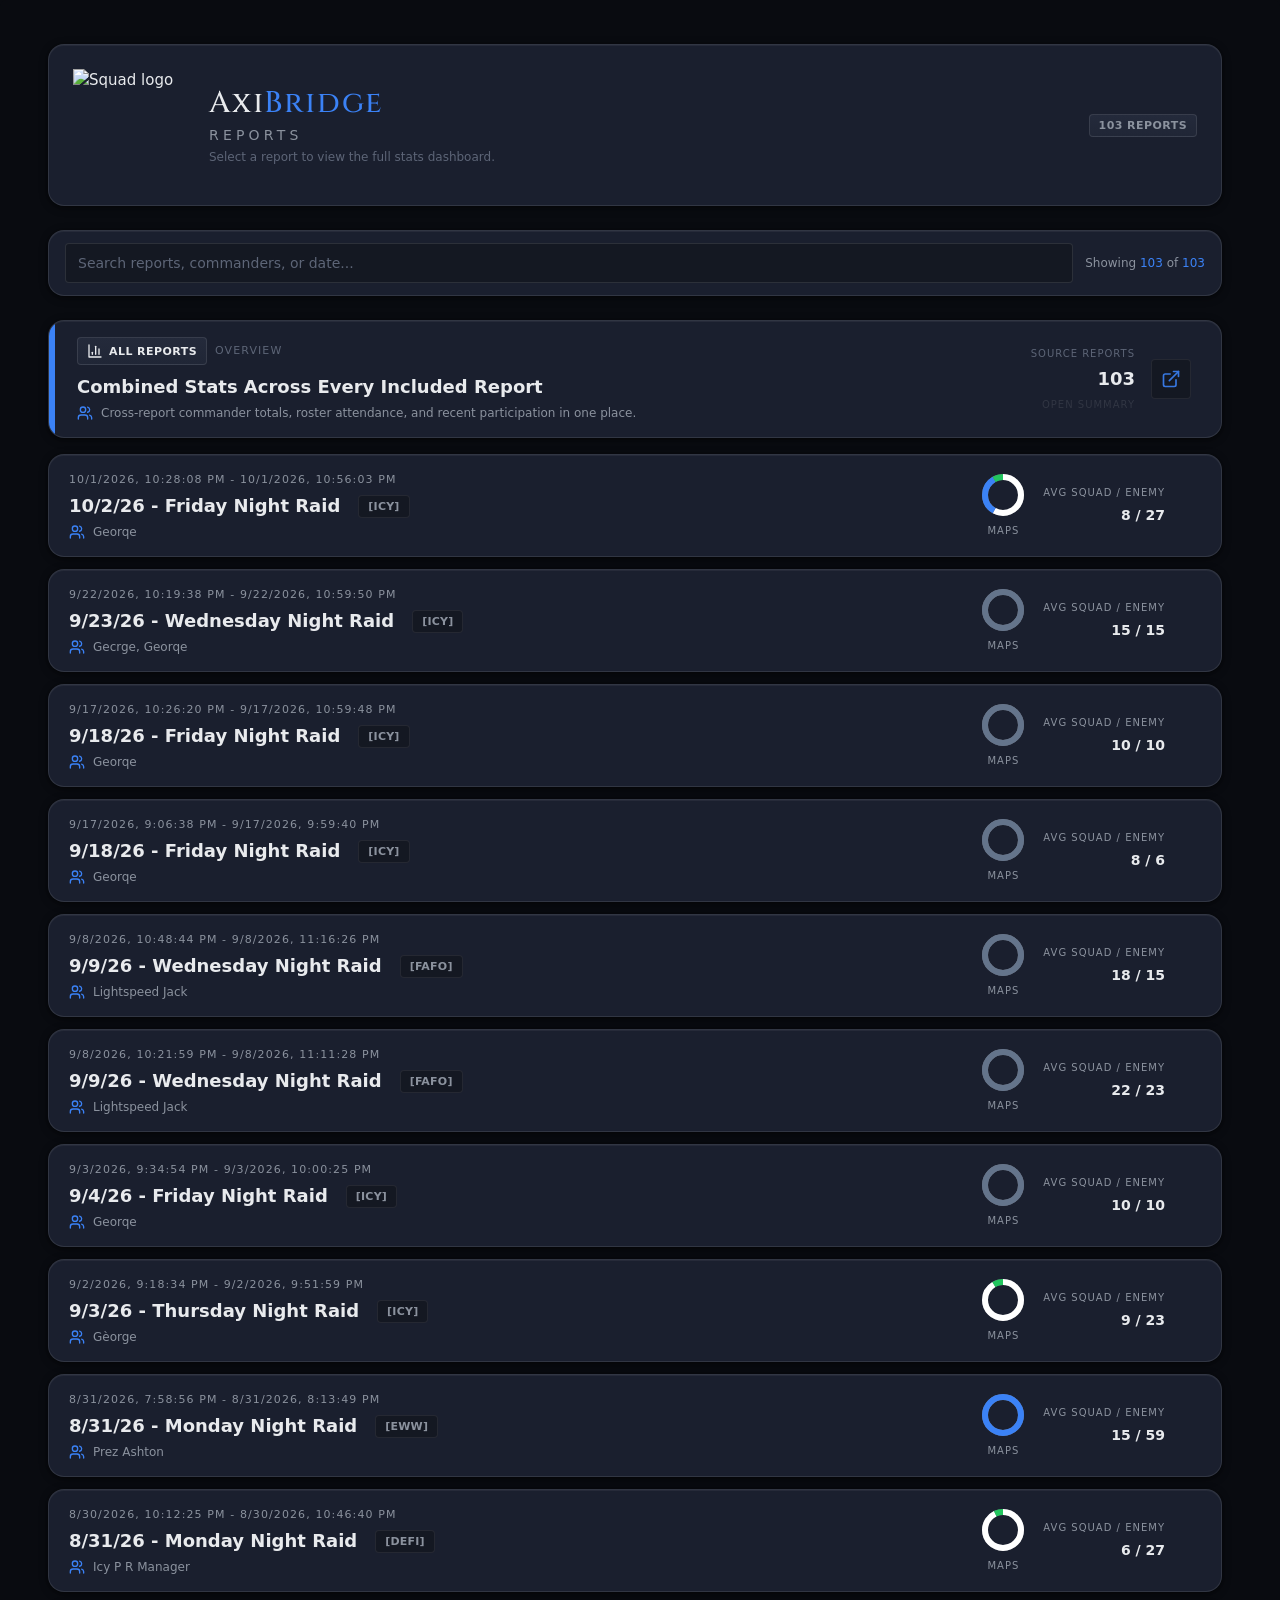
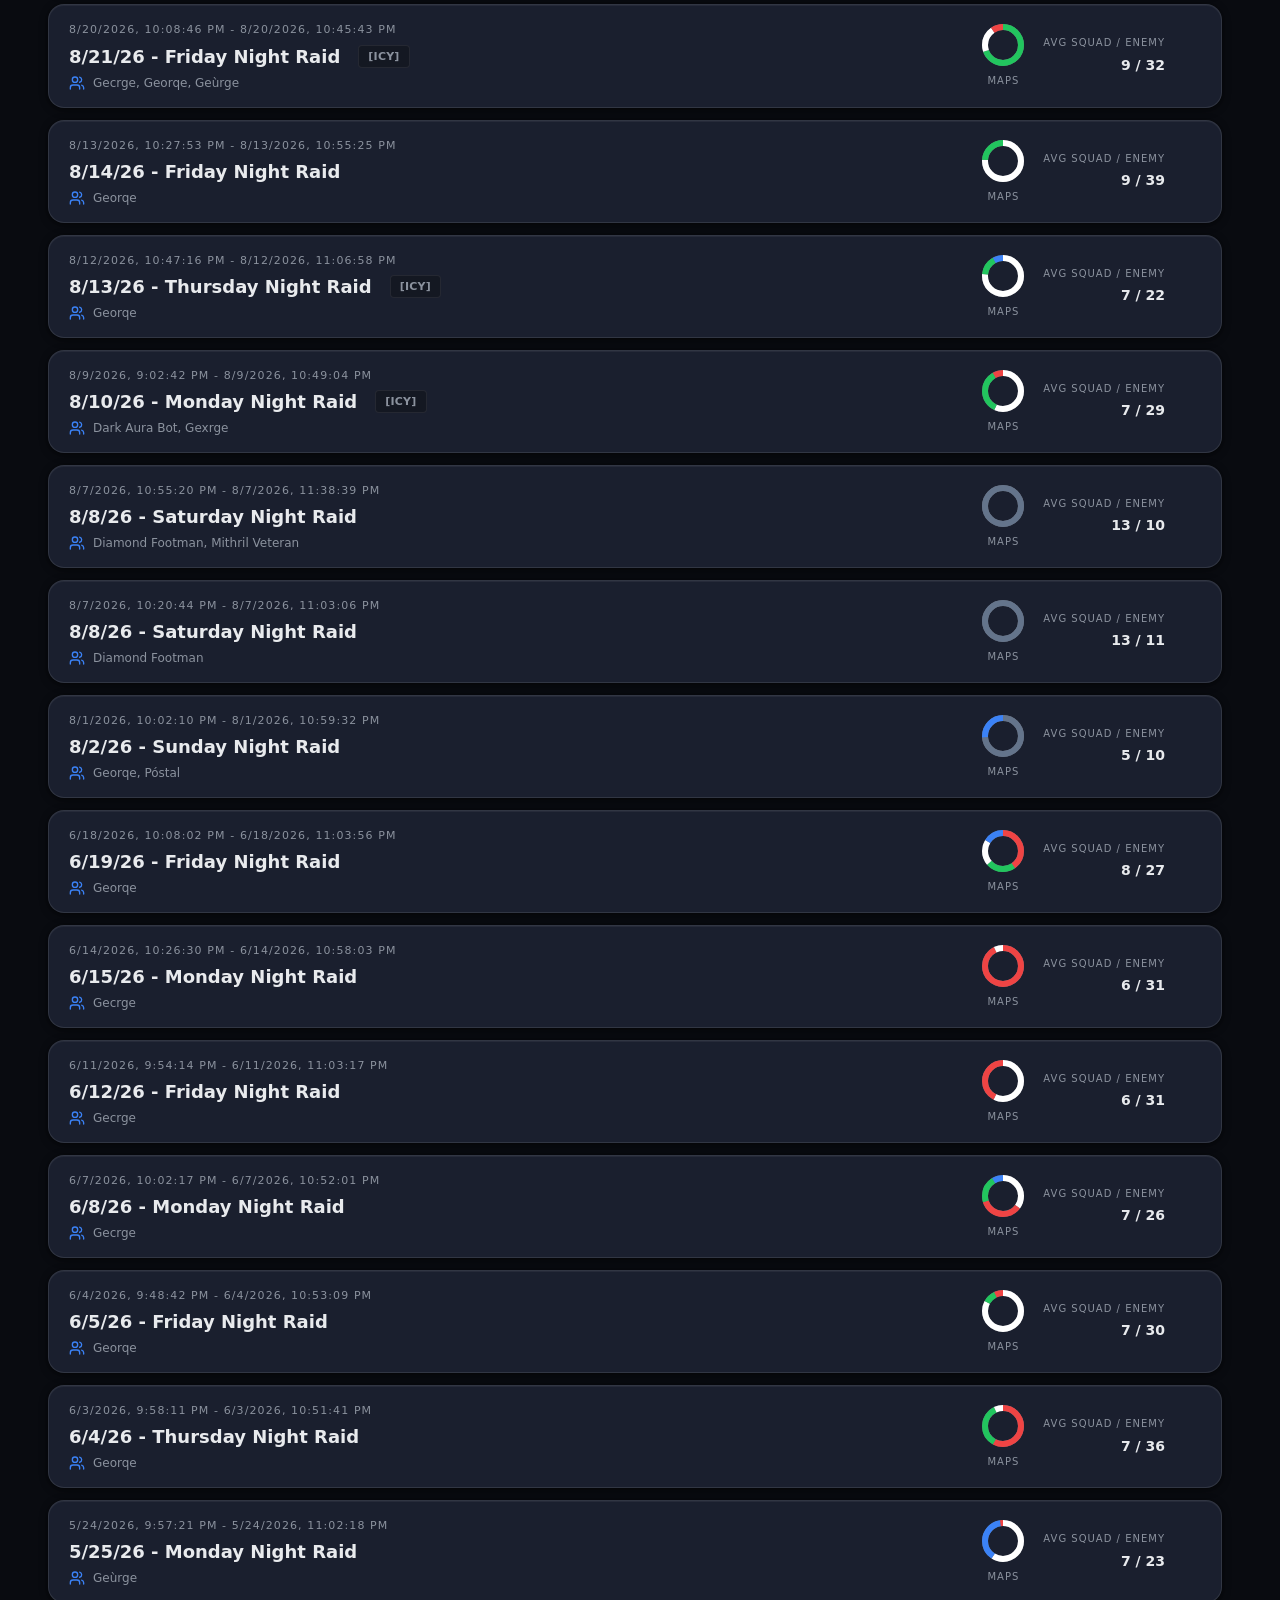
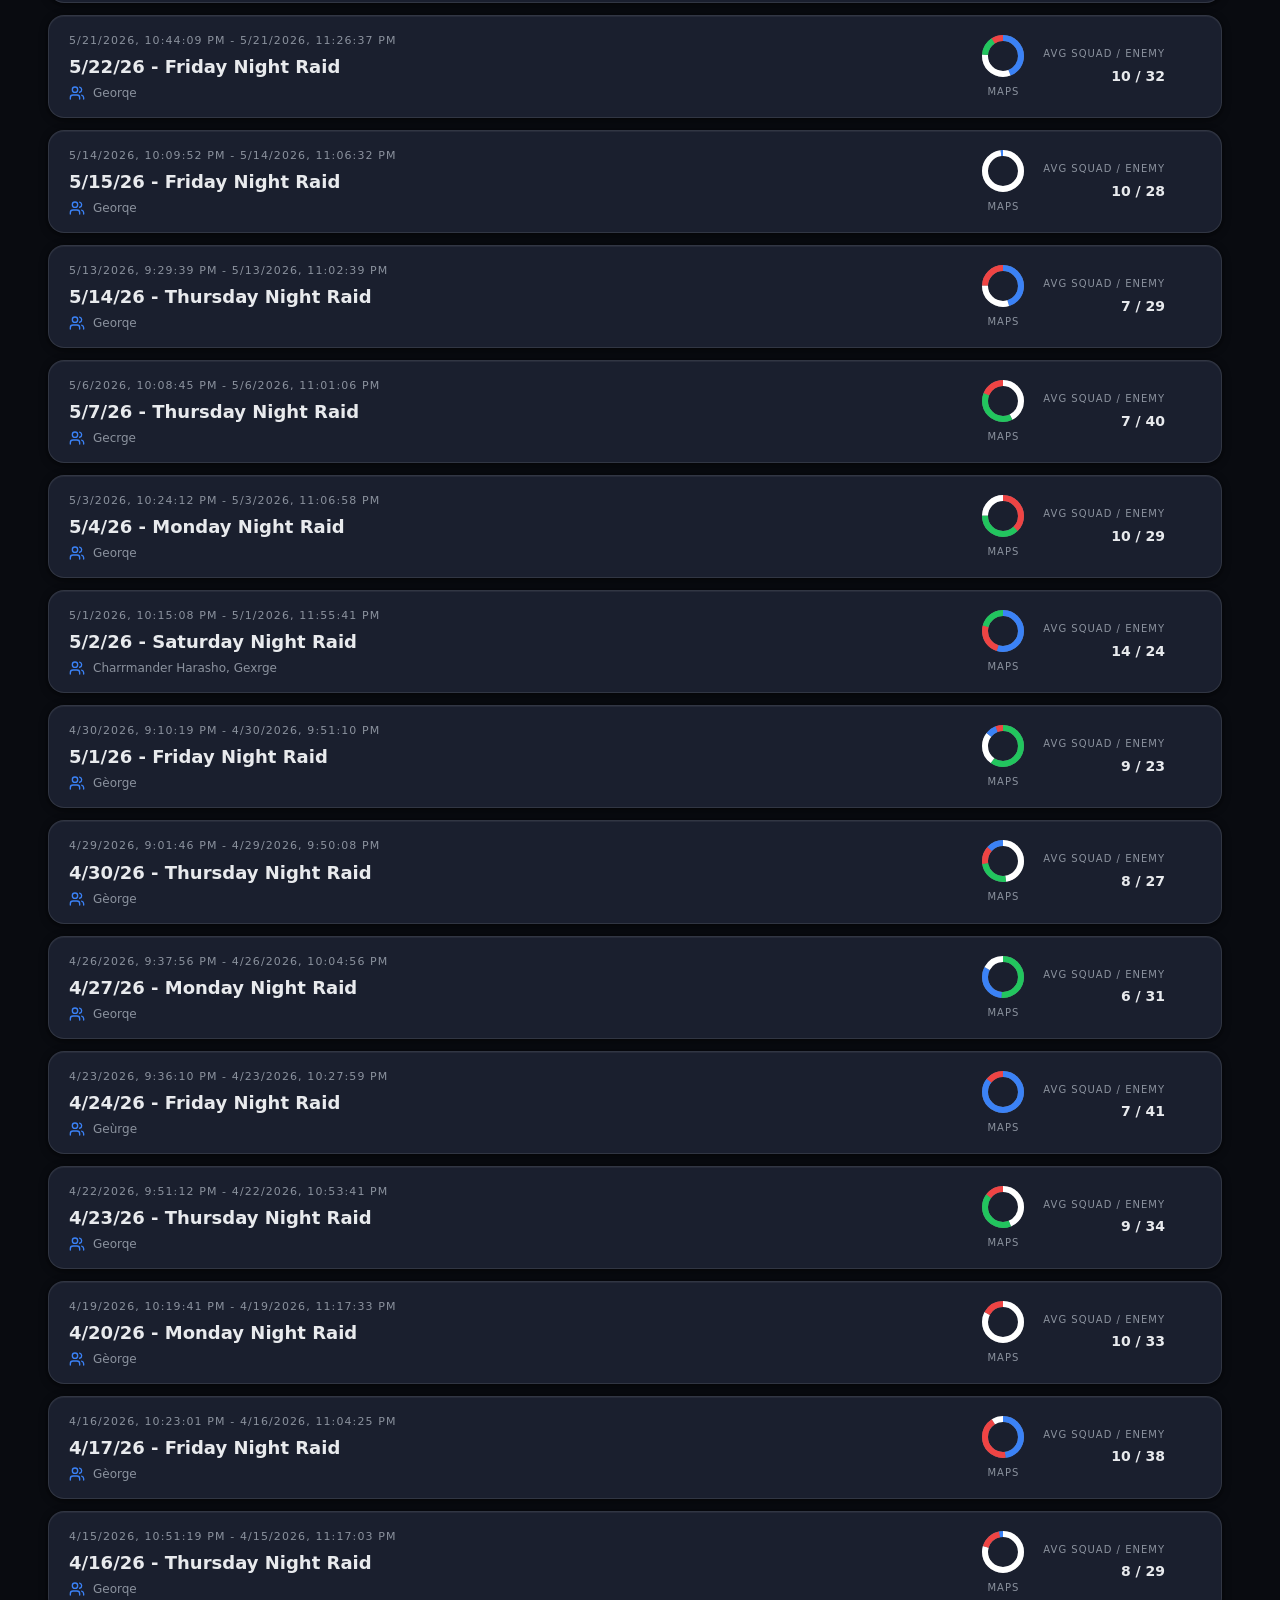
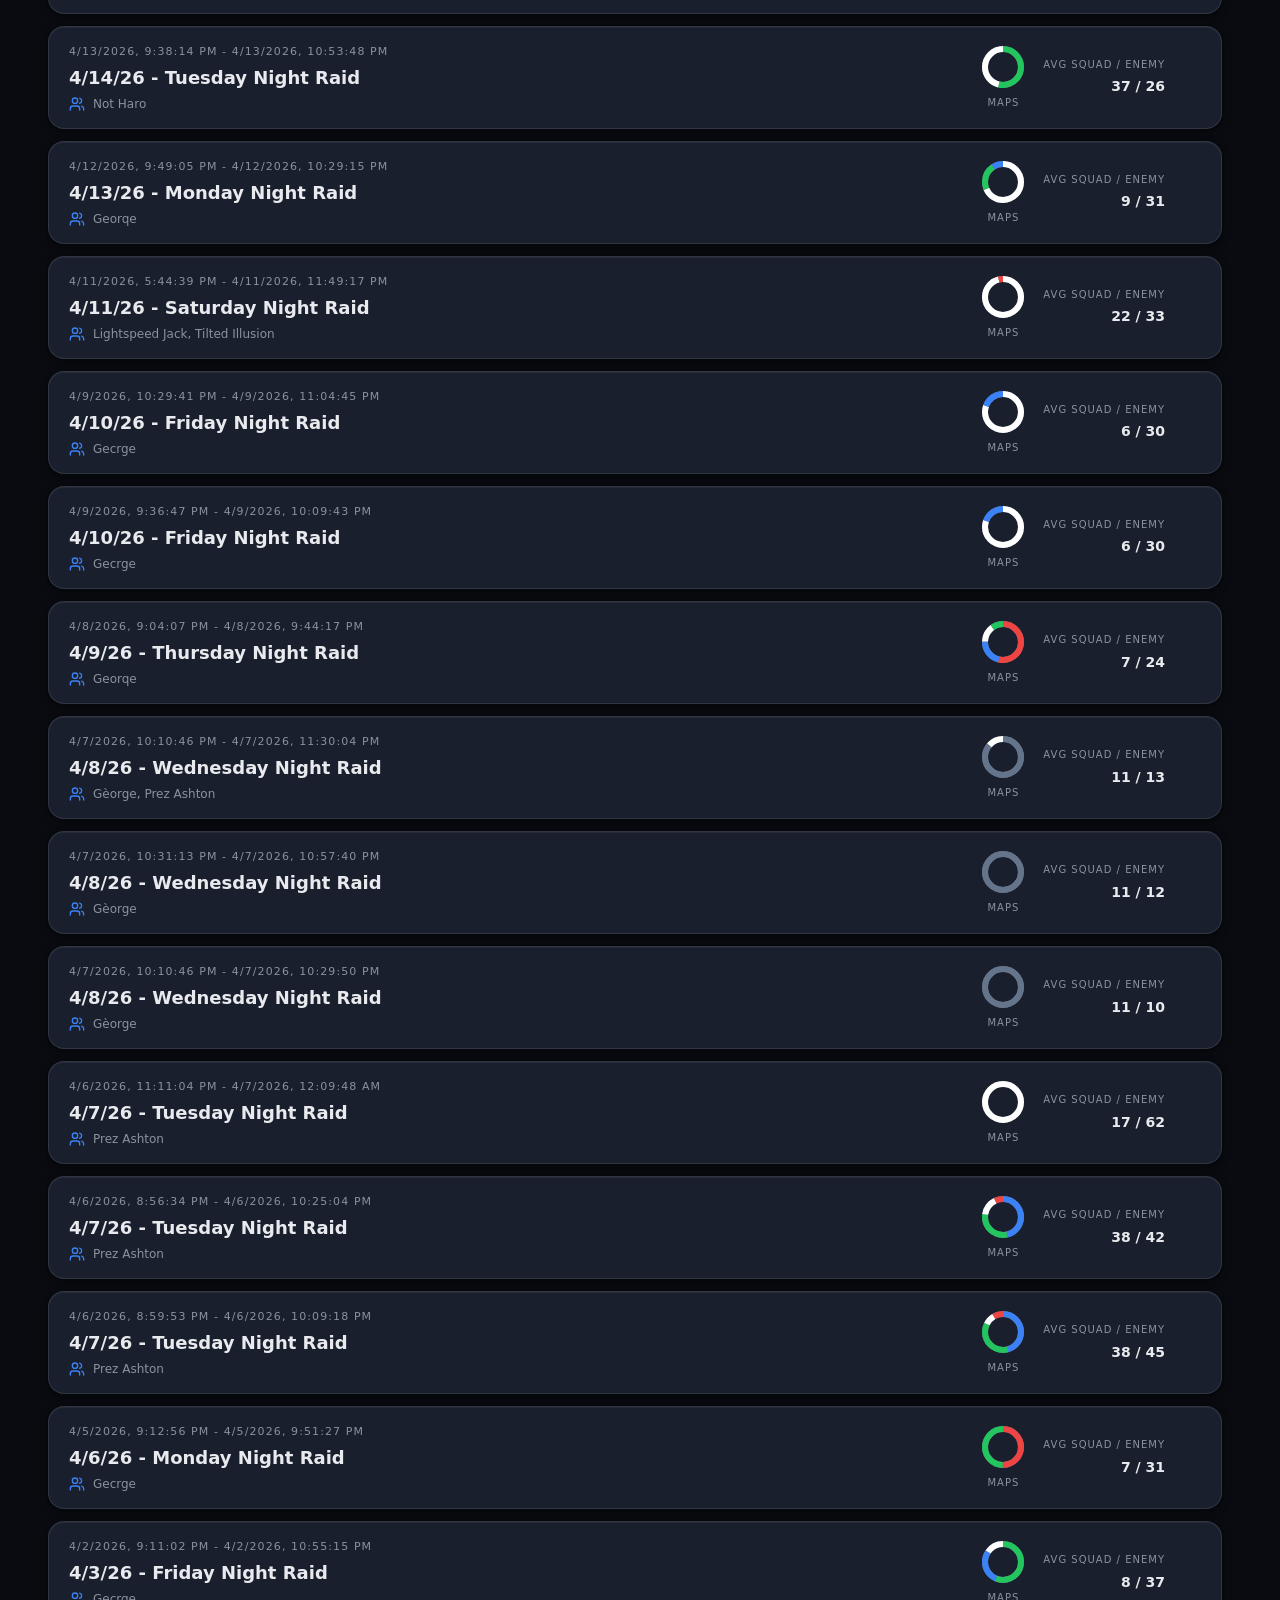
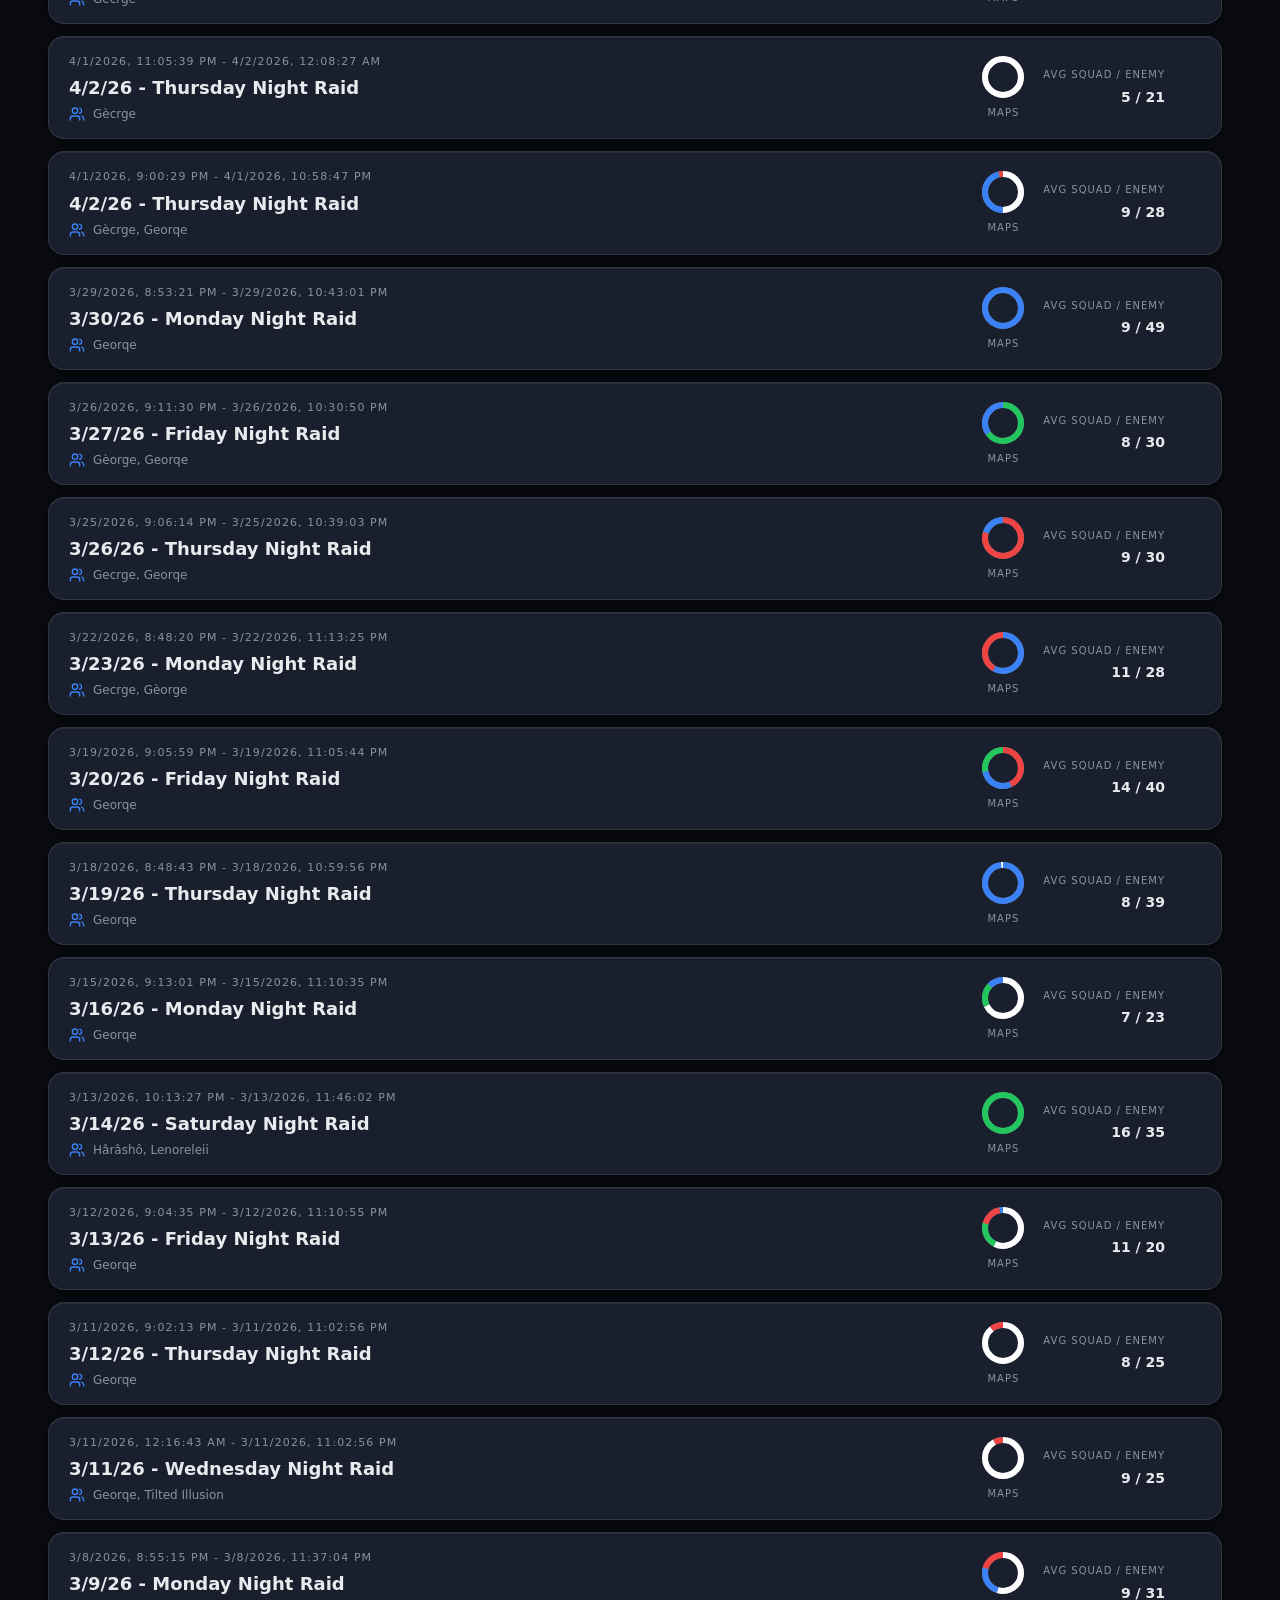
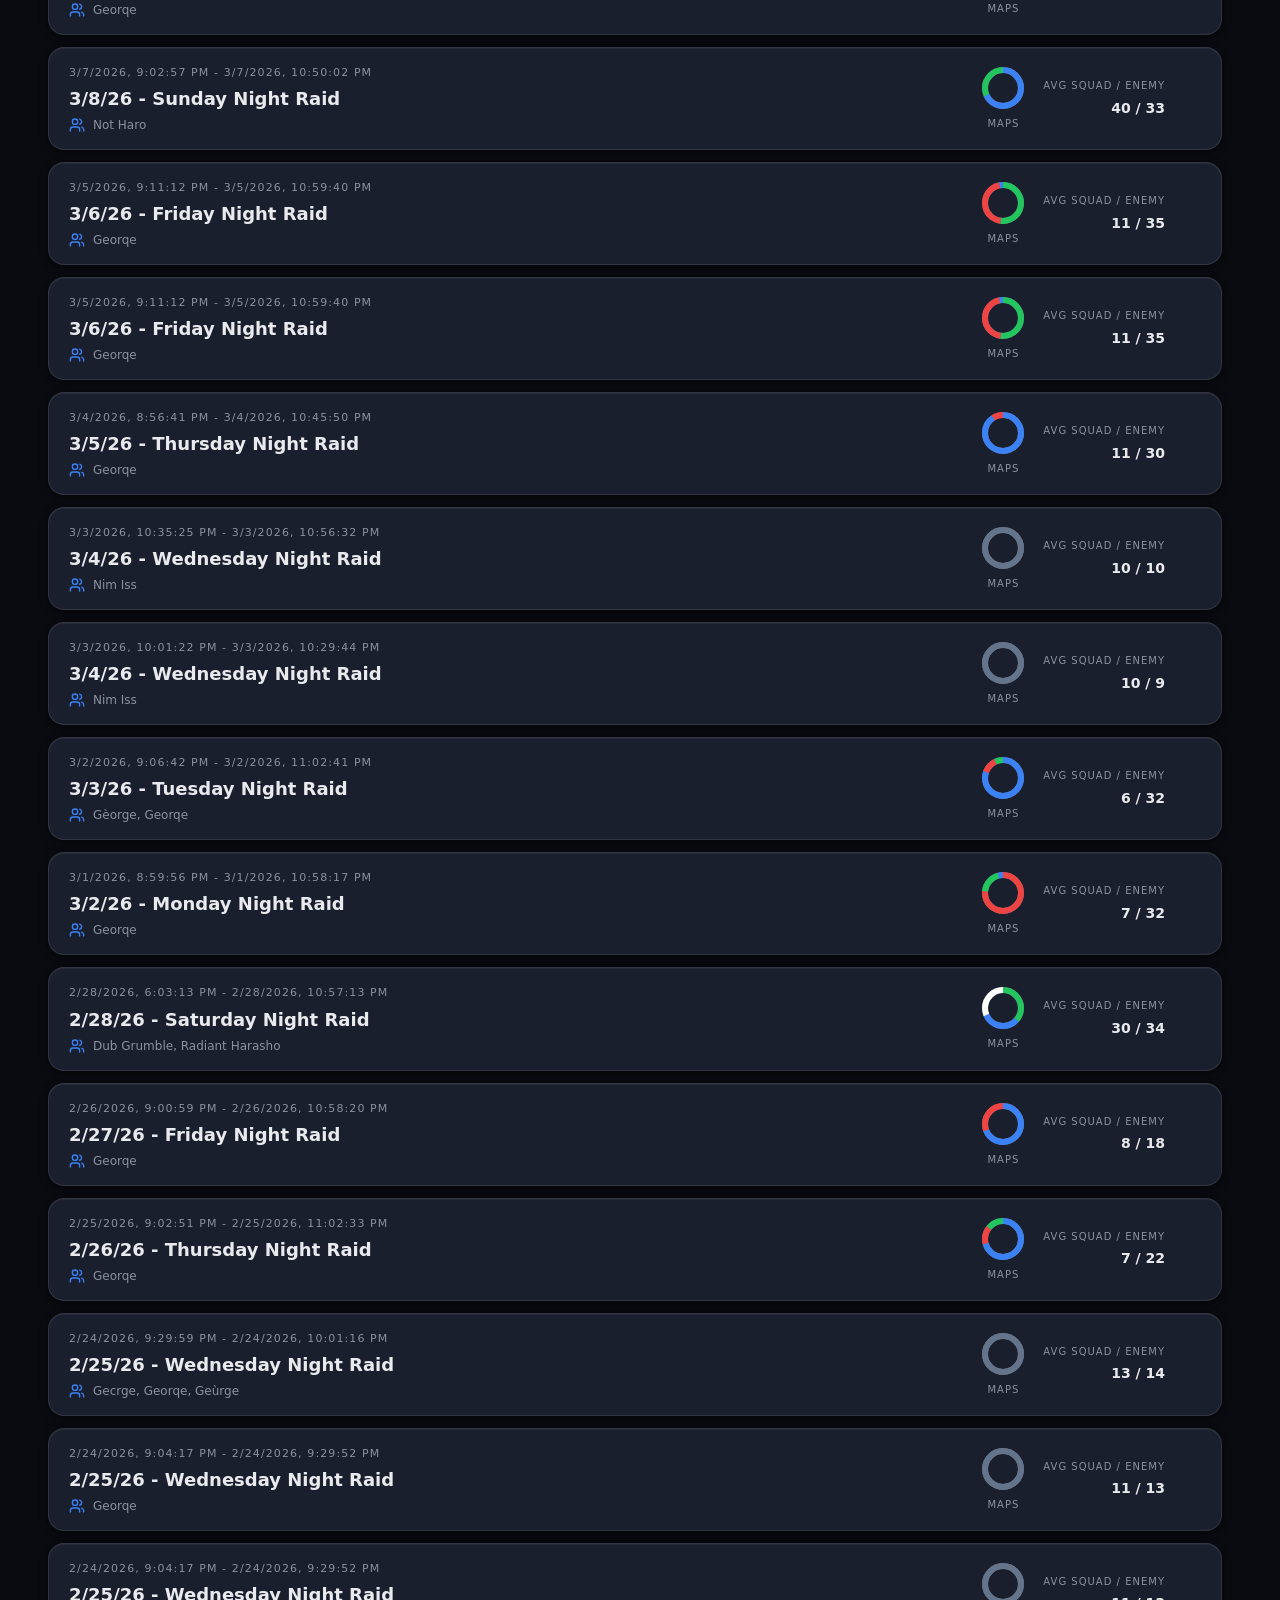
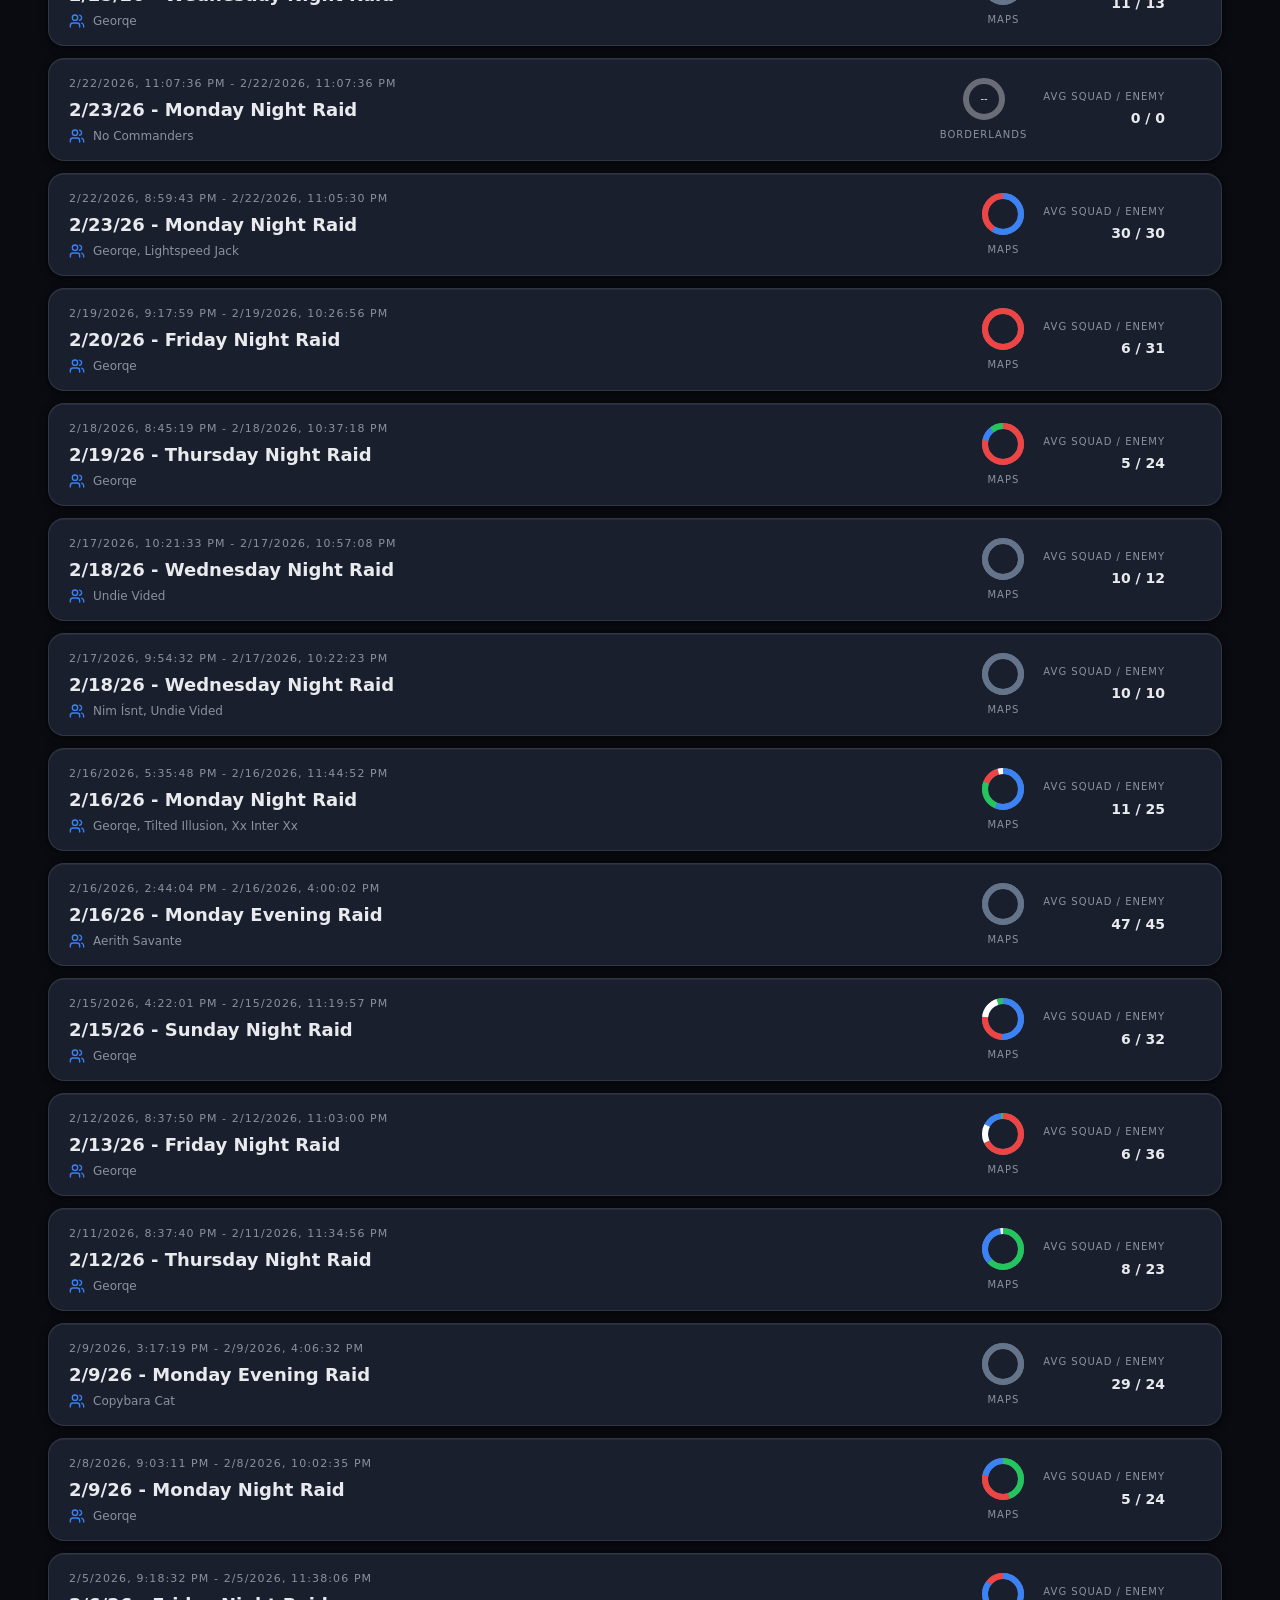
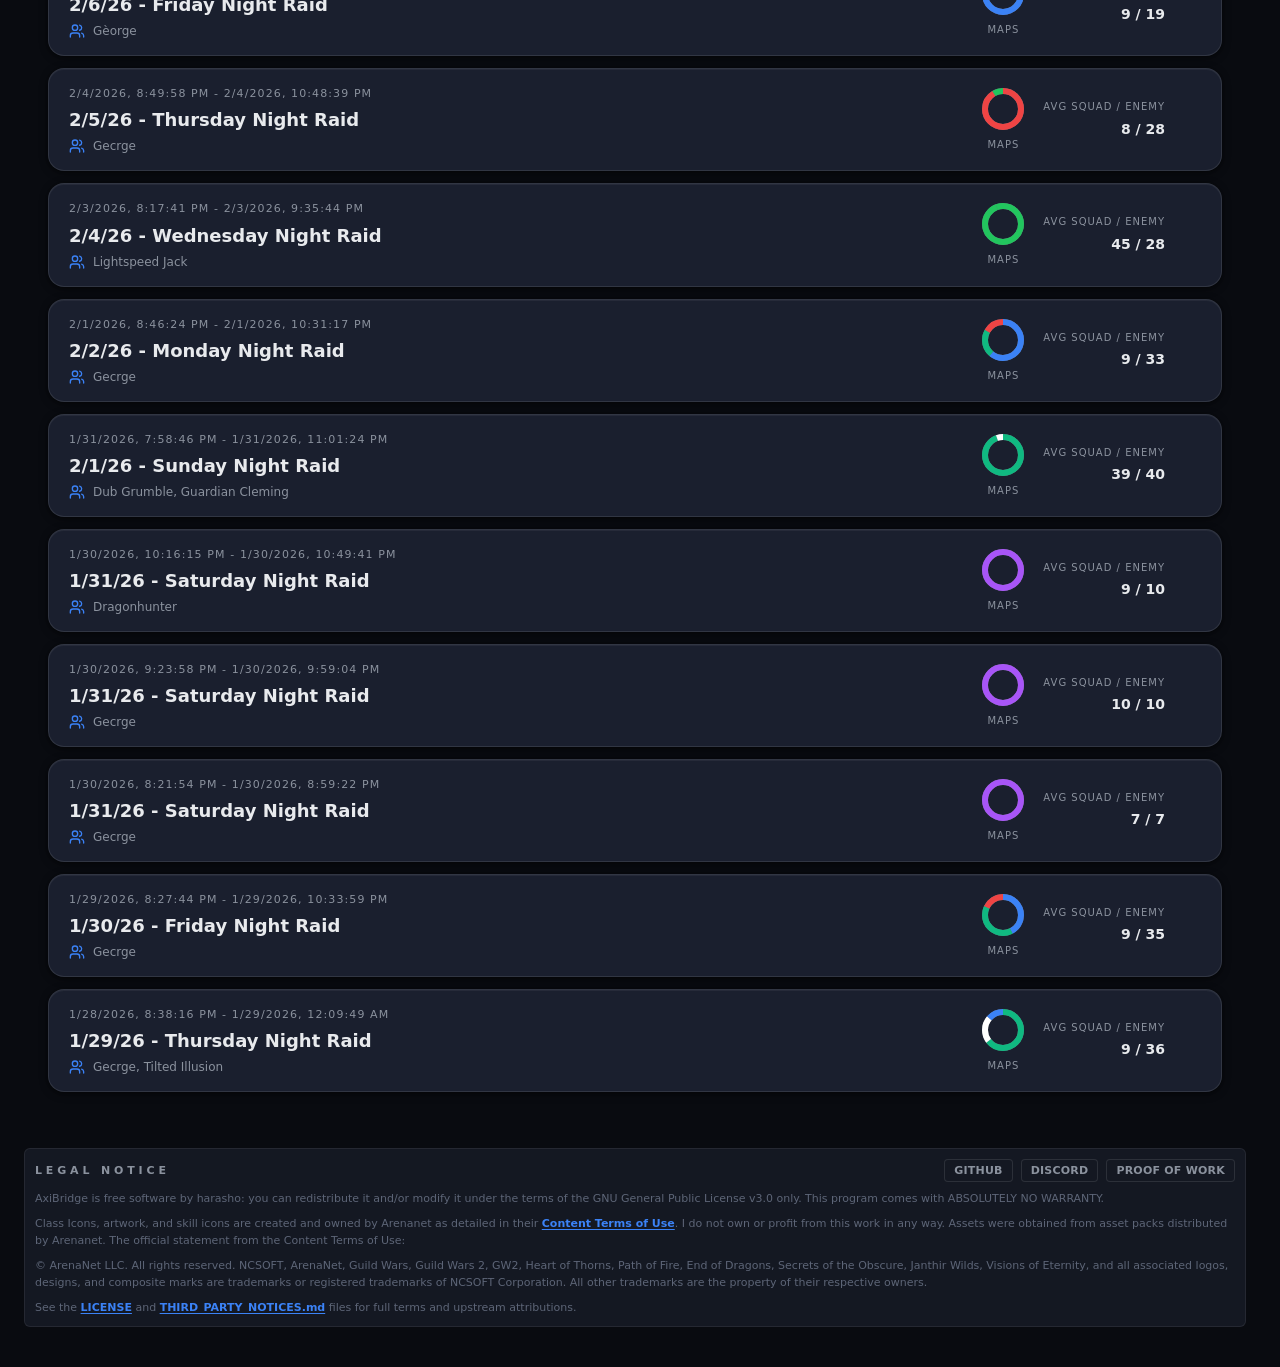
==== commit a6a6817b: "Update web report 20261001-222808-ypjc" ====
--- a/index.html
+++ b/index.html
@@ -1,13 +1,15 @@
 <!doctype html>
-<html lang="en">
+<!-- Seeded so the axi layer ([data-axi-accent] body ... in axi-design.css) applies
+     from first paint; applyAxiTheme corrects it to the saved accent on mount. -->
+<html lang="en" data-axi-accent="electric-blue">
   <head>
     <meta charset="UTF-8" />
     <link rel="icon" type="image/svg+xml" href="./svg/axibridge-glyph.svg" />
     <link rel="apple-touch-icon" href="./svg/axibridge-glyph.svg" />
     <meta name="viewport" content="width=device-width, initial-scale=1.0" />
     <title>AxiBridge</title>
-    <script type="module" crossorigin src="./assets/index-5pDIN8L7.js"></script>
-    <link rel="stylesheet" crossorigin href="./assets/index-QxCJZsEl.css">
+    <script type="module" crossorigin src="./assets/index-wmn9q25h.js"></script>
+    <link rel="stylesheet" crossorigin href="./assets/index-J-Cx5cYN.css">
   </head>
   <body>
     <div id="root"></div>
--- a/assets/index-J-Cx5cYN.css
+++ b/assets/index-J-Cx5cYN.css
@@ -0,0 +1 @@
+@import"https://fonts.googleapis.com/css2?family=Cinzel:wght@500;700&family=Inter:wght@400;500;600;700&display=swap";*,:before,:after{--tw-border-spacing-x: 0;--tw-border-spacing-y: 0;--tw-translate-x: 0;--tw-translate-y: 0;--tw-rotate: 0;--tw-skew-x: 0;--tw-skew-y: 0;--tw-scale-x: 1;--tw-scale-y: 1;--tw-pan-x: ;--tw-pan-y: ;--tw-pinch-zoom: ;--tw-scroll-snap-strictness: proximity;--tw-gradient-from-position: ;--tw-gradient-via-position: ;--tw-gradient-to-position: ;--tw-ordinal: ;--tw-slashed-zero: ;--tw-numeric-figure: ;--tw-numeric-spacing: ;--tw-numeric-fraction: ;--tw-ring-inset: ;--tw-ring-offset-width: 0px;--tw-ring-offset-color: #fff;--tw-ring-color: rgb(59 130 246 / .5);--tw-ring-offset-shadow: 0 0 #0000;--tw-ring-shadow: 0 0 #0000;--tw-shadow: 0 0 #0000;--tw-shadow-colored: 0 0 #0000;--tw-blur: ;--tw-brightness: ;--tw-contrast: ;--tw-grayscale: ;--tw-hue-rotate: ;--tw-invert: ;--tw-saturate: ;--tw-sepia: ;--tw-drop-shadow: ;--tw-backdrop-blur: ;--tw-backdrop-brightness: ;--tw-backdrop-contrast: ;--tw-backdrop-grayscale: ;--tw-backdrop-hue-rotate: ;--tw-backdrop-invert: ;--tw-backdrop-opacity: ;--tw-backdrop-saturate: ;--tw-backdrop-sepia: ;--tw-contain-size: ;--tw-contain-layout: ;--tw-contain-paint: ;--tw-contain-style: }::backdrop{--tw-border-spacing-x: 0;--tw-border-spacing-y: 0;--tw-translate-x: 0;--tw-translate-y: 0;--tw-rotate: 0;--tw-skew-x: 0;--tw-skew-y: 0;--tw-scale-x: 1;--tw-scale-y: 1;--tw-pan-x: ;--tw-pan-y: ;--tw-pinch-zoom: ;--tw-scroll-snap-strictness: proximity;--tw-gradient-from-position: ;--tw-gradient-via-position: ;--tw-gradient-to-position: ;--tw-ordinal: ;--tw-slashed-zero: ;--tw-numeric-figure: ;--tw-numeric-spacing: ;--tw-numeric-fraction: ;--tw-ring-inset: ;--tw-ring-offset-width: 0px;--tw-ring-offset-color: #fff;--tw-ring-color: rgb(59 130 246 / .5);--tw-ring-offset-shadow: 0 0 #0000;--tw-ring-shadow: 0 0 #0000;--tw-shadow: 0 0 #0000;--tw-shadow-colored: 0 0 #0000;--tw-blur: ;--tw-brightness: ;--tw-contrast: ;--tw-grayscale: ;--tw-hue-rotate: ;--tw-invert: ;--tw-saturate: ;--tw-sepia: ;--tw-drop-shadow: ;--tw-backdrop-blur: ;--tw-backdrop-brightness: ;--tw-backdrop-contrast: ;--tw-backdrop-grayscale: ;--tw-backdrop-hue-rotate: ;--tw-backdrop-invert: ;--tw-backdrop-opacity: ;--tw-backdrop-saturate: ;--tw-backdrop-sepia: ;--tw-contain-size: ;--tw-contain-layout: ;--tw-contain-paint: ;--tw-contain-style: }*,:before,:after{box-sizing:border-box;border-width:0;border-style:solid;border-color:#e5e7eb}:before,:after{--tw-content: ""}html,:host{line-height:1.5;-webkit-text-size-adjust:100%;-moz-tab-size:4;-o-tab-size:4;tab-size:4;font-family:ui-sans-serif,system-ui,sans-serif,"Apple Color Emoji","Segoe UI Emoji",Segoe UI Symbol,"Noto Color Emoji";font-feature-settings:normal;font-variation-settings:normal;-webkit-tap-highlight-color:transparent}body{margin:0;line-height:inherit}hr{height:0;color:inherit;border-top-width:1px}abbr:where([title]){-webkit-text-decoration:underline dotted;text-decoration:underline dotted}h1,h2,h3,h4,h5,h6{font-size:inherit;font-weight:inherit}a{color:inherit;text-decoration:inherit}b,strong{font-weight:bolder}code,kbd,samp,pre{font-family:ui-monospace,SFMono-Regular,Menlo,Monaco,Consolas,Liberation Mono,Courier New,monospace;font-feature-settings:normal;font-variation-settings:normal;font-size:1em}small{font-size:80%}sub,sup{font-size:75%;line-height:0;position:relative;vertical-align:baseline}sub{bottom:-.25em}sup{top:-.5em}table{text-indent:0;border-color:inherit;border-collapse:collapse}button,input,optgroup,select,textarea{font-family:inherit;font-feature-settings:inherit;font-variation-settings:inherit;font-size:100%;font-weight:inherit;line-height:inherit;letter-spacing:inherit;color:inherit;margin:0;padding:0}button,select{text-transform:none}button,input:where([type=button]),input:where([type=reset]),input:where([type=submit]){-webkit-appearance:button;background-color:transparent;background-image:none}:-moz-focusring{outline:auto}:-moz-ui-invalid{box-shadow:none}progress{vertical-align:baseline}::-webkit-inner-spin-button,::-webkit-outer-spin-button{height:auto}[type=search]{-webkit-appearance:textfield;outline-offset:-2px}::-webkit-search-decoration{-webkit-appearance:none}::-webkit-file-upload-button{-webkit-appearance:button;font:inherit}summary{display:list-item}blockquote,dl,dd,h1,h2,h3,h4,h5,h6,hr,figure,p,pre{margin:0}fieldset{margin:0;padding:0}legend{padding:0}ol,ul,menu{list-style:none;margin:0;padding:0}dialog{padding:0}textarea{resize:vertical}input::-moz-placeholder,textarea::-moz-placeholder{opacity:1;color:#9ca3af}input::placeholder,textarea::placeholder{opacity:1;color:#9ca3af}button,[role=button]{cursor:pointer}:disabled{cursor:default}img,svg,video,canvas,audio,iframe,embed,object{display:block;vertical-align:middle}img,video{max-width:100%;height:auto}[hidden]:where(:not([hidden=until-found])){display:none}.\!container{width:100%!important}.container{width:100%}@media(min-width:640px){.\!container{max-width:640px!important}.container{max-width:640px}}@media(min-width:768px){.\!container{max-width:768px!important}.container{max-width:768px}}@media(min-width:1024px){.\!container{max-width:1024px!important}.container{max-width:1024px}}@media(min-width:1280px){.\!container{max-width:1280px!important}.container{max-width:1280px}}@media(min-width:1536px){.\!container{max-width:1536px!important}.container{max-width:1536px}}.pointer-events-none{pointer-events:none}.pointer-events-auto{pointer-events:auto}.\!visible{visibility:visible!important}.visible{visibility:visible}.invisible{visibility:hidden}.collapse{visibility:collapse}.static{position:static}.fixed{position:fixed}.absolute{position:absolute}.relative{position:relative}.sticky{position:sticky}.inset-0{top:0;right:0;bottom:0;left:0}.inset-\[0\.7px\]{top:.7px;right:.7px;bottom:.7px;left:.7px}.inset-y-0{top:0;bottom:0}.-bottom-0\.5{bottom:-.125rem}.-bottom-1{bottom:-.25rem}.-left-8{left:-2rem}.-right-0\.5{right:-.125rem}.-right-1{right:-.25rem}.-top-0\.5{top:-.125rem}.bottom-0{bottom:0}.bottom-1{bottom:.25rem}.bottom-4{bottom:1rem}.bottom-\[3px\]{bottom:3px}.bottom-full{bottom:100%}.left-0{left:0}.left-1\/2{left:50%}.left-3{left:.75rem}.left-4{left:1rem}.right-0{right:0}.right-2{right:.5rem}.right-2\.5{right:.625rem}.right-4{right:1rem}.top-0{top:0}.top-1{top:.25rem}.top-1\/2{top:50%}.top-2{top:.5rem}.top-\[3px\]{top:3px}.top-\[calc\(100\%\+4px\)\]{top:calc(100% + 4px)}.top-full{top:100%}.isolate{isolation:isolate}.\!z-20{z-index:20!important}.z-10{z-index:10}.z-20{z-index:20}.z-30{z-index:30}.z-40{z-index:40}.z-50{z-index:50}.z-\[10000\]{z-index:10000}.z-\[9999\]{z-index:9999}.order-first{order:-9999}.col-span-3{grid-column:span 3 / span 3}.row-span-2{grid-row:span 2 / span 2}.m-0{margin:0}.m-3{margin:.75rem}.-mx-1{margin-left:-.25rem;margin-right:-.25rem}.-mx-4{margin-left:-1rem;margin-right:-1rem}.mx-1{margin-left:.25rem;margin-right:.25rem}.mx-1\.5{margin-left:.375rem;margin-right:.375rem}.mx-3{margin-left:.75rem;margin-right:.75rem}.mx-4{margin-left:1rem;margin-right:1rem}.mx-auto{margin-left:auto;margin-right:auto}.my-3{margin-top:.75rem;margin-bottom:.75rem}.\!mb-0{margin-bottom:0!important}.\!mt-0{margin-top:0!important}.-mr-\[176px\]{margin-right:-176px}.mb-0\.5{margin-bottom:.125rem}.mb-1{margin-bottom:.25rem}.mb-1\.5{margin-bottom:.375rem}.mb-2{margin-bottom:.5rem}.mb-2\.5{margin-bottom:.625rem}.mb-3{margin-bottom:.75rem}.mb-3\.5{margin-bottom:.875rem}.mb-4{margin-bottom:1rem}.mb-6{margin-bottom:1.5rem}.mb-\[var\(--axi-offset-panel\)\]{margin-bottom:var(--axi-offset-panel)}.ml-1{margin-left:.25rem}.ml-1\.5{margin-left:.375rem}.ml-2{margin-left:.5rem}.ml-3{margin-left:.75rem}.ml-6{margin-left:1.5rem}.ml-auto{margin-left:auto}.mr-3{margin-right:.75rem}.mt-0\.5{margin-top:.125rem}.mt-1{margin-top:.25rem}.mt-1\.5{margin-top:.375rem}.mt-10{margin-top:2.5rem}.mt-2{margin-top:.5rem}.mt-2\.5{margin-top:.625rem}.mt-3{margin-top:.75rem}.mt-3\.5{margin-top:.875rem}.mt-4{margin-top:1rem}.mt-5{margin-top:1.25rem}.mt-6{margin-top:1.5rem}.mt-8{margin-top:2rem}.mt-\[7px\]{margin-top:7px}.mt-auto{margin-top:auto}.mt-px{margin-top:1px}.block{display:block}.inline-block{display:inline-block}.inline{display:inline}.flex{display:flex}.inline-flex{display:inline-flex}.\!table{display:table!important}.table{display:table}.grid{display:grid}.contents{display:contents}.hidden{display:none}.aspect-square{aspect-ratio:1 / 1}.h-0{height:0px}.h-1{height:.25rem}.h-10{height:2.5rem}.h-12{height:3rem}.h-14{height:3.5rem}.h-16{height:4rem}.h-2{height:.5rem}.h-2\.5{height:.625rem}.h-20{height:5rem}.h-24{height:6rem}.h-3{height:.75rem}.h-3\.5{height:.875rem}.h-32{height:8rem}.h-4{height:1rem}.h-5{height:1.25rem}.h-6{height:1.5rem}.h-64{height:16rem}.h-7{height:1.75rem}.h-8{height:2rem}.h-9{height:2.25rem}.h-\[12vh\]{height:12vh}.h-\[15px\]{height:15px}.h-\[18px\]{height:18px}.h-\[19px\]{height:19px}.h-\[220px\]{height:220px}.h-\[240px\]{height:240px}.h-\[260px\]{height:260px}.h-\[280px\]{height:280px}.h-\[300px\]{height:300px}.h-\[30px\]{height:30px}.h-\[320px\]{height:320px}.h-\[34px\]{height:34px}.h-\[360px\]{height:360px}.h-\[400px\]{height:400px}.h-\[480px\]{height:480px}.h-\[500px\]{height:500px}.h-\[65vh\]{height:65vh}.h-\[min\(82vh\,860px\)\]{height:min(82vh,860px)}.h-full{height:100%}.h-px{height:1px}.h-screen{height:100vh}.max-h-0{max-height:0px}.max-h-24{max-height:6rem}.max-h-28{max-height:7rem}.max-h-40{max-height:10rem}.max-h-56{max-height:14rem}.max-h-60{max-height:15rem}.max-h-64{max-height:16rem}.max-h-72{max-height:18rem}.max-h-80{max-height:20rem}.max-h-96{max-height:24rem}.max-h-\[260px\]{max-height:260px}.max-h-\[300px\]{max-height:300px}.max-h-\[30rem\]{max-height:30rem}.max-h-\[320px\]{max-height:320px}.max-h-\[32rem\]{max-height:32rem}.max-h-\[360px\]{max-height:360px}.max-h-\[420px\]{max-height:420px}.max-h-\[50vh\]{max-height:50vh}.max-h-\[560px\]{max-height:560px}.max-h-\[60vh\]{max-height:60vh}.max-h-\[65vh\]{max-height:65vh}.max-h-\[85vh\]{max-height:85vh}.max-h-\[92vh\]{max-height:92vh}.max-h-\[99999px\]{max-height:99999px}.max-h-none{max-height:none}.min-h-0{min-height:0px}.min-h-10{min-height:2.5rem}.min-h-\[108px\]{min-height:108px}.min-h-\[126px\]{min-height:126px}.min-h-\[140px\]{min-height:140px}.min-h-\[182px\]{min-height:182px}.min-h-\[26px\]{min-height:26px}.min-h-\[28px\]{min-height:28px}.min-h-\[40px\]{min-height:40px}.min-h-\[56px\]{min-height:56px}.min-h-\[58px\]{min-height:58px}.min-h-\[60vh\]{min-height:60vh}.min-h-screen{min-height:100vh}.w-1\.5{width:.375rem}.w-10{width:2.5rem}.w-12{width:3rem}.w-16{width:4rem}.w-2{width:.5rem}.w-2\.5{width:.625rem}.w-20{width:5rem}.w-3{width:.75rem}.w-3\.5{width:.875rem}.w-36{width:9rem}.w-4{width:1rem}.w-44{width:11rem}.w-5{width:1.25rem}.w-52{width:13rem}.w-56{width:14rem}.w-6{width:1.5rem}.w-64{width:16rem}.w-7{width:1.75rem}.w-8{width:2rem}.w-80{width:20rem}.w-9{width:2.25rem}.w-96{width:24rem}.w-\[15px\]{width:15px}.w-\[18px\]{width:18px}.w-\[19px\]{width:19px}.w-\[240px\]{width:240px}.w-\[248px\]{width:248px}.w-\[260px\]{width:260px}.w-\[2px\]{width:2px}.w-\[30px\]{width:30px}.w-\[320px\]{width:320px}.w-\[4\.5rem\]{width:4.5rem}.w-auto{width:auto}.w-full{width:100%}.w-max{width:-moz-max-content;width:max-content}.w-px{width:1px}.w-screen{width:100vw}.min-w-0{min-width:0px}.min-w-8{min-width:2rem}.min-w-\[110px\]{min-width:110px}.min-w-\[240px\]{min-width:240px}.min-w-\[260px\]{min-width:260px}.min-w-\[30px\]{min-width:30px}.min-w-\[420px\]{min-width:420px}.min-w-\[440px\]{min-width:440px}.min-w-\[560px\]{min-width:560px}.min-w-\[620px\]{min-width:620px}.min-w-\[640px\]{min-width:640px}.min-w-\[700px\]{min-width:700px}.min-w-\[720px\]{min-width:720px}.min-w-\[760px\]{min-width:760px}.min-w-\[860px\]{min-width:860px}.min-w-\[900px\]{min-width:900px}.max-w-3xl{max-width:48rem}.max-w-4xl{max-width:56rem}.max-w-\[120px\]{max-width:120px}.max-w-\[12rem\]{max-width:12rem}.max-w-\[140px\]{max-width:140px}.max-w-\[160px\]{max-width:160px}.max-w-\[170px\]{max-width:170px}.max-w-\[180px\]{max-width:180px}.max-w-\[200px\]{max-width:200px}.max-w-\[2150px\]{max-width:2150px}.max-w-\[58vw\]{max-width:58vw}.max-w-\[80vw\]{max-width:80vw}.max-w-full{max-width:100%}.max-w-md{max-width:28rem}.max-w-none{max-width:none}.max-w-sm{max-width:24rem}.max-w-xs{max-width:20rem}.flex-1{flex:1 1 0%}.flex-none{flex:none}.flex-shrink{flex-shrink:1}.flex-shrink-0{flex-shrink:0}.shrink{flex-shrink:1}.shrink-0{flex-shrink:0}.grow{flex-grow:1}.-translate-x-1\/2{--tw-translate-x: -50%;transform:translate(var(--tw-translate-x),var(--tw-translate-y)) rotate(var(--tw-rotate)) skew(var(--tw-skew-x)) skewY(var(--tw-skew-y)) scaleX(var(--tw-scale-x)) scaleY(var(--tw-scale-y))}.-translate-x-full{--tw-translate-x: -100%;transform:translate(var(--tw-translate-x),var(--tw-translate-y)) rotate(var(--tw-rotate)) skew(var(--tw-skew-x)) skewY(var(--tw-skew-y)) scaleX(var(--tw-scale-x)) scaleY(var(--tw-scale-y))}.-translate-y-1\/2{--tw-translate-y: -50%;transform:translate(var(--tw-translate-x),var(--tw-translate-y)) rotate(var(--tw-rotate)) skew(var(--tw-skew-x)) skewY(var(--tw-skew-y)) scaleX(var(--tw-scale-x)) scaleY(var(--tw-scale-y))}.-translate-y-2{--tw-translate-y: -.5rem;transform:translate(var(--tw-translate-x),var(--tw-translate-y)) rotate(var(--tw-rotate)) skew(var(--tw-skew-x)) skewY(var(--tw-skew-y)) scaleX(var(--tw-scale-x)) scaleY(var(--tw-scale-y))}.translate-x-0{--tw-translate-x: 0px;transform:translate(var(--tw-translate-x),var(--tw-translate-y)) rotate(var(--tw-rotate)) skew(var(--tw-skew-x)) skewY(var(--tw-skew-y)) scaleX(var(--tw-scale-x)) scaleY(var(--tw-scale-y))}.translate-y-0{--tw-translate-y: 0px;transform:translate(var(--tw-translate-x),var(--tw-translate-y)) rotate(var(--tw-rotate)) skew(var(--tw-skew-x)) skewY(var(--tw-skew-y)) scaleX(var(--tw-scale-x)) scaleY(var(--tw-scale-y))}.translate-y-6{--tw-translate-y: 1.5rem;transform:translate(var(--tw-translate-x),var(--tw-translate-y)) rotate(var(--tw-rotate)) skew(var(--tw-skew-x)) skewY(var(--tw-skew-y)) scaleX(var(--tw-scale-x)) scaleY(var(--tw-scale-y))}.-rotate-90{--tw-rotate: -90deg;transform:translate(var(--tw-translate-x),var(--tw-translate-y)) rotate(var(--tw-rotate)) skew(var(--tw-skew-x)) skewY(var(--tw-skew-y)) scaleX(var(--tw-scale-x)) scaleY(var(--tw-scale-y))}.rotate-180{--tw-rotate: 180deg;transform:translate(var(--tw-translate-x),var(--tw-translate-y)) rotate(var(--tw-rotate)) skew(var(--tw-skew-x)) skewY(var(--tw-skew-y)) scaleX(var(--tw-scale-x)) scaleY(var(--tw-scale-y))}.scale-105{--tw-scale-x: 1.05;--tw-scale-y: 1.05;transform:translate(var(--tw-translate-x),var(--tw-translate-y)) rotate(var(--tw-rotate)) skew(var(--tw-skew-x)) skewY(var(--tw-skew-y)) scaleX(var(--tw-scale-x)) scaleY(var(--tw-scale-y))}.transform{transform:translate(var(--tw-translate-x),var(--tw-translate-y)) rotate(var(--tw-rotate)) skew(var(--tw-skew-x)) skewY(var(--tw-skew-y)) scaleX(var(--tw-scale-x)) scaleY(var(--tw-scale-y))}.animate-\[fadeUp_0\.6s_ease-out\]{animation:fadeUp .6s ease-out}@keyframes pulse{50%{opacity:.5}}.animate-pulse{animation:pulse 2s cubic-bezier(.4,0,.6,1) infinite}@keyframes spin{to{transform:rotate(360deg)}}.animate-spin{animation:spin 1s linear infinite}.cursor-help{cursor:help}.cursor-not-allowed{cursor:not-allowed}.cursor-pointer{cursor:pointer}.select-none{-webkit-user-select:none;-moz-user-select:none;user-select:none}.resize{resize:both}.scroll-mt-24{scroll-margin-top:6rem}.scroll-mt-6{scroll-margin-top:1.5rem}.list-decimal{list-style-type:decimal}.appearance-none{-webkit-appearance:none;-moz-appearance:none;appearance:none}.auto-cols-fr{grid-auto-columns:minmax(0,1fr)}.grid-flow-col{grid-auto-flow:column}.grid-cols-1{grid-template-columns:repeat(1,minmax(0,1fr))}.grid-cols-2{grid-template-columns:repeat(2,minmax(0,1fr))}.grid-cols-3{grid-template-columns:repeat(3,minmax(0,1fr))}.grid-cols-4{grid-template-columns:repeat(4,minmax(0,1fr))}.grid-cols-6{grid-template-columns:repeat(6,minmax(0,1fr))}.grid-cols-7{grid-template-columns:repeat(7,minmax(0,1fr))}.grid-cols-\[\.\.\.\]{grid-template-columns:...}.grid-cols-\[12px_16px_minmax\(0\,1fr\)_auto\]{grid-template-columns:12px 16px minmax(0,1fr) auto}.grid-cols-\[18px_minmax\(0\,1fr\)\]{grid-template-columns:18px minmax(0,1fr)}.grid-cols-\[1fr_110px\]{grid-template-columns:1fr 110px}.grid-cols-\[1fr_2px_1fr\]{grid-template-columns:1fr 2px 1fr}.grid-cols-\[230px_1fr\]{grid-template-columns:230px 1fr}.grid-cols-\[2fr_0\.8fr_0\.8fr\]{grid-template-columns:2fr .8fr .8fr}.grid-cols-\[2fr_0\.9fr_0\.7fr\]{grid-template-columns:2fr .9fr .7fr}.grid-cols-\[36px_minmax\(0\,1fr\)\]{grid-template-columns:36px minmax(0,1fr)}.grid-cols-\[40px_minmax\(0\,1fr\)\]{grid-template-columns:40px minmax(0,1fr)}.grid-cols-\[minmax\(0\,3\.2fr\)_minmax\(140px\,1\.1fr\)_86px\]{grid-template-columns:minmax(0,3.2fr) minmax(140px,1.1fr) 86px}.grid-rows-2{grid-template-rows:repeat(2,minmax(0,1fr))}.flex-row{flex-direction:row}.flex-col{flex-direction:column}.flex-wrap{flex-wrap:wrap}.flex-nowrap{flex-wrap:nowrap}.place-items-center{place-items:center}.content-start{align-content:flex-start}.items-start{align-items:flex-start}.items-end{align-items:flex-end}.items-center{align-items:center}.items-baseline{align-items:baseline}.items-stretch{align-items:stretch}.justify-start{justify-content:flex-start}.justify-end{justify-content:flex-end}.justify-center{justify-content:center}.justify-between{justify-content:space-between}.justify-items-end{justify-items:end}.gap-0{gap:0px}.gap-0\.5{gap:.125rem}.gap-1{gap:.25rem}.gap-1\.5{gap:.375rem}.gap-2{gap:.5rem}.gap-2\.5{gap:.625rem}.gap-3{gap:.75rem}.gap-3\.5{gap:.875rem}.gap-4{gap:1rem}.gap-5{gap:1.25rem}.gap-6{gap:1.5rem}.gap-\[3px\]{gap:3px}.gap-\[7px\]{gap:7px}.gap-\[9px\]{gap:9px}.gap-x-1\.5{-moz-column-gap:.375rem;column-gap:.375rem}.gap-x-2{-moz-column-gap:.5rem;column-gap:.5rem}.gap-x-3{-moz-column-gap:.75rem;column-gap:.75rem}.gap-x-4{-moz-column-gap:1rem;column-gap:1rem}.gap-x-5{-moz-column-gap:1.25rem;column-gap:1.25rem}.gap-x-6{-moz-column-gap:1.5rem;column-gap:1.5rem}.gap-y-1{row-gap:.25rem}.gap-y-1\.5{row-gap:.375rem}.space-y-0>:not([hidden])~:not([hidden]){--tw-space-y-reverse: 0;margin-top:calc(0px * calc(1 - var(--tw-space-y-reverse)));margin-bottom:calc(0px * var(--tw-space-y-reverse))}.space-y-0\.5>:not([hidden])~:not([hidden]){--tw-space-y-reverse: 0;margin-top:calc(.125rem * calc(1 - var(--tw-space-y-reverse)));margin-bottom:calc(.125rem * var(--tw-space-y-reverse))}.space-y-1>:not([hidden])~:not([hidden]){--tw-space-y-reverse: 0;margin-top:calc(.25rem * calc(1 - var(--tw-space-y-reverse)));margin-bottom:calc(.25rem * var(--tw-space-y-reverse))}.space-y-1\.5>:not([hidden])~:not([hidden]){--tw-space-y-reverse: 0;margin-top:calc(.375rem * calc(1 - var(--tw-space-y-reverse)));margin-bottom:calc(.375rem * var(--tw-space-y-reverse))}.space-y-2>:not([hidden])~:not([hidden]){--tw-space-y-reverse: 0;margin-top:calc(.5rem * calc(1 - var(--tw-space-y-reverse)));margin-bottom:calc(.5rem * var(--tw-space-y-reverse))}.space-y-2\.5>:not([hidden])~:not([hidden]){--tw-space-y-reverse: 0;margin-top:calc(.625rem * calc(1 - var(--tw-space-y-reverse)));margin-bottom:calc(.625rem * var(--tw-space-y-reverse))}.space-y-3>:not([hidden])~:not([hidden]){--tw-space-y-reverse: 0;margin-top:calc(.75rem * calc(1 - var(--tw-space-y-reverse)));margin-bottom:calc(.75rem * var(--tw-space-y-reverse))}.space-y-4>:not([hidden])~:not([hidden]){--tw-space-y-reverse: 0;margin-top:calc(1rem * calc(1 - var(--tw-space-y-reverse)));margin-bottom:calc(1rem * var(--tw-space-y-reverse))}.space-y-5>:not([hidden])~:not([hidden]){--tw-space-y-reverse: 0;margin-top:calc(1.25rem * calc(1 - var(--tw-space-y-reverse)));margin-bottom:calc(1.25rem * var(--tw-space-y-reverse))}.space-y-6>:not([hidden])~:not([hidden]){--tw-space-y-reverse: 0;margin-top:calc(1.5rem * calc(1 - var(--tw-space-y-reverse)));margin-bottom:calc(1.5rem * var(--tw-space-y-reverse))}.divide-y>:not([hidden])~:not([hidden]){--tw-divide-y-reverse: 0;border-top-width:calc(1px * calc(1 - var(--tw-divide-y-reverse)));border-bottom-width:calc(1px * var(--tw-divide-y-reverse))}.divide-\[color\:var\(--axi-rule\)\]>:not([hidden])~:not([hidden]){border-color:var(--axi-rule)}.divide-white\/5>:not([hidden])~:not([hidden]){border-color:#ffffff0d}.self-start{align-self:flex-start}.self-end{align-self:flex-end}.self-center{align-self:center}.self-stretch{align-self:stretch}.overflow-auto{overflow:auto}.overflow-hidden{overflow:hidden}.overflow-visible{overflow:visible}.overflow-x-auto{overflow-x:auto}.overflow-y-auto{overflow-y:auto}.overflow-x-hidden{overflow-x:hidden}.overscroll-contain{overscroll-behavior:contain}.truncate{overflow:hidden;text-overflow:ellipsis;white-space:nowrap}.whitespace-normal{white-space:normal}.whitespace-nowrap{white-space:nowrap}.whitespace-pre-wrap{white-space:pre-wrap}.break-words{overflow-wrap:break-word}.break-all{word-break:break-all}.rounded{border-radius:.25rem}.rounded-2xl{border-radius:1rem}.rounded-\[var\(--axi-radius-sm\)\]{border-radius:var(--axi-radius-sm)}.rounded-full{border-radius:9999px}.rounded-lg{border-radius:.5rem}.rounded-md{border-radius:.375rem}.\!border-0{border-width:0px!important}.border{border-width:1px}.border-0{border-width:0px}.border-b{border-bottom-width:1px}.border-b-2{border-bottom-width:2px}.border-b-\[length\:var\(--axi-border-control\)\]{border-bottom-width:var(--axi-border-control)}.border-b-\[length\:var\(--axi-border-panel\)\]{border-bottom-width:var(--axi-border-panel)}.border-l{border-left-width:1px}.border-r{border-right-width:1px}.border-t{border-top-width:1px}.border-t-\[length\:var\(--axi-border-panel\)\]{border-top-width:var(--axi-border-panel)}.border-dashed{border-style:dashed}.border-none{border-style:none}.border-\[color\:var\(--axi-accent\)\]{border-color:var(--axi-accent)}.border-\[color\:var\(--axi-ink-line\)\]{border-color:var(--axi-ink-line)}.border-\[color\:var\(--axi-rule\)\]{border-color:var(--axi-rule)}.border-current{border-color:currentColor}.border-transparent{border-color:transparent}.\!bg-\[color\:var\(--axi-meta\)\]{background-color:var(--axi-meta)!important}.bg-\[color\:var\(--axi-ground\)\]{background-color:var(--axi-ground)}.bg-\[color\:var\(--axi-surface-paint\)\]{background-color:var(--axi-surface-paint)}.bg-\[color\:var\(--axi-surface-raised-paint\)\]{background-color:var(--axi-surface-raised-paint)}.bg-\[color\:var\(--axi-well-fill\)\]{background-color:var(--axi-well-fill)}.bg-\[var\(--axi-surface-paint\)\]{background-color:var(--axi-surface-paint)}.bg-\[var\(--axi-surface-raised-paint\)\]{background-color:var(--axi-surface-raised-paint)}.bg-\[…\]{background-color:…}.bg-amber-400\/5{background-color:#fbbf240d}.bg-emerald-400\/5{background-color:#34d3990d}.bg-red-500\/20{background-color:#ef444433}.bg-slate-900{--tw-bg-opacity: 1;background-color:rgb(15 23 42 / var(--tw-bg-opacity, 1))}.bg-transparent{background-color:transparent}.bg-white{--tw-bg-opacity: 1;background-color:rgb(255 255 255 / var(--tw-bg-opacity, 1))}.fill-current{fill:currentColor}.fill-transparent{fill:transparent}.object-contain{-o-object-fit:contain;object-fit:contain}.object-cover{-o-object-fit:cover;object-fit:cover}.\!p-0{padding:0!important}.p-0{padding:0}.p-0\.5{padding:.125rem}.p-1{padding:.25rem}.p-1\.5{padding:.375rem}.p-2{padding:.5rem}.p-2\.5{padding:.625rem}.p-3{padding:.75rem}.p-4{padding:1rem}.p-5{padding:1.25rem}.p-6{padding:1.5rem}.px-1{padding-left:.25rem;padding-right:.25rem}.px-1\.5{padding-left:.375rem;padding-right:.375rem}.px-2{padding-left:.5rem;padding-right:.5rem}.px-2\.5{padding-left:.625rem;padding-right:.625rem}.px-3{padding-left:.75rem;padding-right:.75rem}.px-3\.5{padding-left:.875rem;padding-right:.875rem}.px-4{padding-left:1rem;padding-right:1rem}.px-5{padding-left:1.25rem;padding-right:1.25rem}.px-6{padding-left:1.5rem;padding-right:1.5rem}.px-8{padding-left:2rem;padding-right:2rem}.px-\[18px\]{padding-left:18px;padding-right:18px}.px-\[22px\]{padding-left:22px;padding-right:22px}.py-0\.5{padding-top:.125rem;padding-bottom:.125rem}.py-1{padding-top:.25rem;padding-bottom:.25rem}.py-1\.5{padding-top:.375rem;padding-bottom:.375rem}.py-12{padding-top:3rem;padding-bottom:3rem}.py-2{padding-top:.5rem;padding-bottom:.5rem}.py-2\.5{padding-top:.625rem;padding-bottom:.625rem}.py-3{padding-top:.75rem;padding-bottom:.75rem}.py-4{padding-top:1rem;padding-bottom:1rem}.py-5{padding-top:1.25rem;padding-bottom:1.25rem}.py-6{padding-top:1.5rem;padding-bottom:1.5rem}.py-8{padding-top:2rem;padding-bottom:2rem}.py-\[1\.5px\]{padding-top:1.5px;padding-bottom:1.5px}.py-\[14px\]{padding-top:14px;padding-bottom:14px}.py-\[1px\]{padding-top:1px;padding-bottom:1px}.py-\[2px\]{padding-top:2px;padding-bottom:2px}.py-px{padding-top:1px;padding-bottom:1px}.pb-0{padding-bottom:0}.pb-0\.5{padding-bottom:.125rem}.pb-1{padding-bottom:.25rem}.pb-1\.5{padding-bottom:.375rem}.pb-10{padding-bottom:2.5rem}.pb-2{padding-bottom:.5rem}.pb-2\.5{padding-bottom:.625rem}.pb-3{padding-bottom:.75rem}.pb-4{padding-bottom:1rem}.pb-5{padding-bottom:1.25rem}.pb-8{padding-bottom:2rem}.pb-\[2px\]{padding-bottom:2px}.pb-\[calc\(1\.5rem\+env\(safe-area-inset-bottom\)\)\]{padding-bottom:calc(1.5rem + env(safe-area-inset-bottom))}.pl-1{padding-left:.25rem}.pl-2{padding-left:.5rem}.pl-2\.5{padding-left:.625rem}.pl-3{padding-left:.75rem}.pl-4{padding-left:1rem}.pl-5{padding-left:1.25rem}.pl-6{padding-left:1.5rem}.pl-8{padding-left:2rem}.pl-\[calc\(0\.75rem\+0\.375rem\)\]{padding-left:1.125rem}.pr-0\.5{padding-right:.125rem}.pr-1{padding-right:.25rem}.pr-2{padding-right:.5rem}.pr-3{padding-right:.75rem}.pr-4{padding-right:1rem}.pr-6{padding-right:1.5rem}.pr-7{padding-right:1.75rem}.pt-0\.5{padding-top:.125rem}.pt-1{padding-top:.25rem}.pt-1\.5{padding-top:.375rem}.pt-2{padding-top:.5rem}.pt-2\.5{padding-top:.625rem}.pt-3{padding-top:.75rem}.pt-3\.5{padding-top:.875rem}.pt-4{padding-top:1rem}.pt-6{padding-top:1.5rem}.pt-\[1px\]{padding-top:1px}.text-left{text-align:left}.text-center{text-align:center}.text-right{text-align:right}.align-top{vertical-align:top}.align-middle{vertical-align:middle}.font-mono{font-family:ui-monospace,SFMono-Regular,Menlo,Monaco,Consolas,Liberation Mono,Courier New,monospace}.text-2xl{font-size:1.5rem;line-height:2rem}.text-3xl{font-size:1.875rem;line-height:2.25rem}.text-4xl{font-size:2.25rem;line-height:2.5rem}.text-\[10\.5px\]{font-size:10.5px}.text-\[10px\]{font-size:10px}.text-\[11\.5px\]{font-size:11.5px}.text-\[11px\]{font-size:11px}.text-\[12px\]{font-size:12px}.text-\[13px\]{font-size:13px}.text-\[14px\]{font-size:14px}.text-\[15px\]{font-size:15px}.text-\[17px\]{font-size:17px}.text-\[19px\]{font-size:19px}.text-\[22px\]{font-size:22px}.text-\[30px\]{font-size:30px}.text-\[46px\]{font-size:46px}.text-\[8\.5px\]{font-size:8.5px}.text-\[8px\]{font-size:8px}.text-\[9\.5px\]{font-size:9.5px}.text-\[9px\]{font-size:9px}.text-base{font-size:1rem;line-height:1.5rem}.text-lg{font-size:1.125rem;line-height:1.75rem}.text-sm{font-size:.875rem;line-height:1.25rem}.text-xl{font-size:1.25rem;line-height:1.75rem}.text-xs{font-size:.75rem;line-height:1rem}.font-black{font-weight:900}.font-bold{font-weight:700}.font-extrabold{font-weight:800}.font-light{font-weight:300}.font-medium{font-weight:500}.font-normal{font-weight:400}.font-semibold{font-weight:600}.uppercase{text-transform:uppercase}.lowercase{text-transform:lowercase}.normal-case{text-transform:none}.italic{font-style:italic}.ordinal{--tw-ordinal: ordinal;font-variant-numeric:var(--tw-ordinal) var(--tw-slashed-zero) var(--tw-numeric-figure) var(--tw-numeric-spacing) var(--tw-numeric-fraction)}.tabular-nums{--tw-numeric-spacing: tabular-nums;font-variant-numeric:var(--tw-ordinal) var(--tw-slashed-zero) var(--tw-numeric-figure) var(--tw-numeric-spacing) var(--tw-numeric-fraction)}.leading-6{line-height:1.5rem}.leading-\[0\.9\]{line-height:.9}.leading-\[1\.45\]{line-height:1.45}.leading-\[1\.5\]{line-height:1.5}.leading-none{line-height:1}.leading-normal{line-height:1.5}.leading-relaxed{line-height:1.625}.leading-snug{line-height:1.375}.leading-tight{line-height:1.25}.tracking-\[\.15em\]{letter-spacing:.15em}.tracking-\[\.1em\]{letter-spacing:.1em}.tracking-\[0\.05em\]{letter-spacing:.05em}.tracking-\[0\.06em\]{letter-spacing:.06em}.tracking-\[0\.08em\]{letter-spacing:.08em}.tracking-\[0\.12em\]{letter-spacing:.12em}.tracking-\[0\.14em\]{letter-spacing:.14em}.tracking-\[0\.16em\]{letter-spacing:.16em}.tracking-\[0\.18em\]{letter-spacing:.18em}.tracking-\[0\.22em\]{letter-spacing:.22em}.tracking-\[0\.24em\]{letter-spacing:.24em}.tracking-\[0\.25em\]{letter-spacing:.25em}.tracking-\[0\.28em\]{letter-spacing:.28em}.tracking-\[0\.2em\]{letter-spacing:.2em}.tracking-\[0\.35em\]{letter-spacing:.35em}.tracking-\[0\.3em\]{letter-spacing:.3em}.tracking-\[0\.4em\]{letter-spacing:.4em}.tracking-normal{letter-spacing:0em}.tracking-tighter{letter-spacing:-.05em}.tracking-wide{letter-spacing:.025em}.tracking-wider{letter-spacing:.05em}.tracking-widest{letter-spacing:.1em}.text-\[color\:var\(--axi-accent\)\]{color:var(--axi-accent)}.text-\[color\:var\(--axi-ink-line\)\]{color:var(--axi-ink-line)}.text-\[color\:var\(--axi-text\)\]{color:var(--axi-text)}.text-\[color\:var\(--axi-text-dim\)\]{color:var(--axi-text-dim)}.text-\[color\:var\(--axi-text-faint\)\]{color:var(--axi-text-faint)}.text-\[color\:var\(--axi-warn\)\]{color:var(--axi-warn)}.underline{text-decoration-line:underline}.decoration-white\/30{text-decoration-color:#ffffff4d}.decoration-dotted{text-decoration-style:dotted}.underline-offset-4{text-underline-offset:4px}.placeholder-gray-600::-moz-placeholder{--tw-placeholder-opacity: 1;color:rgb(75 85 99 / var(--tw-placeholder-opacity, 1))}.placeholder-gray-600::placeholder{--tw-placeholder-opacity: 1;color:rgb(75 85 99 / var(--tw-placeholder-opacity, 1))}.opacity-0{opacity:0}.opacity-100{opacity:1}.opacity-20{opacity:.2}.opacity-30{opacity:.3}.opacity-40{opacity:.4}.opacity-50{opacity:.5}.opacity-60{opacity:.6}.opacity-70{opacity:.7}.opacity-90{opacity:.9}.opacity-95{opacity:.95}.shadow{--tw-shadow: 0 1px 3px 0 rgb(0 0 0 / .1), 0 1px 2px -1px rgb(0 0 0 / .1);--tw-shadow-colored: 0 1px 3px 0 var(--tw-shadow-color), 0 1px 2px -1px var(--tw-shadow-color);box-shadow:var(--tw-ring-offset-shadow, 0 0 #0000),var(--tw-ring-shadow, 0 0 #0000),var(--tw-shadow)}.shadow-xl{--tw-shadow: 0 20px 25px -5px rgb(0 0 0 / .1), 0 8px 10px -6px rgb(0 0 0 / .1);--tw-shadow-colored: 0 20px 25px -5px var(--tw-shadow-color), 0 8px 10px -6px var(--tw-shadow-color);box-shadow:var(--tw-ring-offset-shadow, 0 0 #0000),var(--tw-ring-shadow, 0 0 #0000),var(--tw-shadow)}.outline{outline-style:solid}.ring{--tw-ring-offset-shadow: var(--tw-ring-inset) 0 0 0 var(--tw-ring-offset-width) var(--tw-ring-offset-color);--tw-ring-shadow: var(--tw-ring-inset) 0 0 0 calc(3px + var(--tw-ring-offset-width)) var(--tw-ring-color);box-shadow:var(--tw-ring-offset-shadow),var(--tw-ring-shadow),var(--tw-shadow, 0 0 #0000)}.ring-1{--tw-ring-offset-shadow: var(--tw-ring-inset) 0 0 0 var(--tw-ring-offset-width) var(--tw-ring-offset-color);--tw-ring-shadow: var(--tw-ring-inset) 0 0 0 calc(1px + var(--tw-ring-offset-width)) var(--tw-ring-color);box-shadow:var(--tw-ring-offset-shadow),var(--tw-ring-shadow),var(--tw-shadow, 0 0 #0000)}.ring-2{--tw-ring-offset-shadow: var(--tw-ring-inset) 0 0 0 var(--tw-ring-offset-width) var(--tw-ring-offset-color);--tw-ring-shadow: var(--tw-ring-inset) 0 0 0 calc(2px + var(--tw-ring-offset-width)) var(--tw-ring-color);box-shadow:var(--tw-ring-offset-shadow),var(--tw-ring-shadow),var(--tw-shadow, 0 0 #0000)}.ring-\[color\:var\(--axi-accent\)\]{--tw-ring-color: var(--axi-accent)}.ring-\[color\:var\(--axi-ink-line\)\]{--tw-ring-color: var(--axi-ink-line)}.ring-\[color\:var\(--axi-meta\)\]{--tw-ring-color: var(--axi-meta)}.ring-\[var\(--axi-ground\)\]{--tw-ring-color: var(--axi-ground)}.blur{--tw-blur: blur(8px);filter:var(--tw-blur) var(--tw-brightness) var(--tw-contrast) var(--tw-grayscale) var(--tw-hue-rotate) var(--tw-invert) var(--tw-saturate) var(--tw-sepia) var(--tw-drop-shadow)}.invert{--tw-invert: invert(100%);filter:var(--tw-blur) var(--tw-brightness) var(--tw-contrast) var(--tw-grayscale) var(--tw-hue-rotate) var(--tw-invert) var(--tw-saturate) var(--tw-sepia) var(--tw-drop-shadow)}.filter{filter:var(--tw-blur) var(--tw-brightness) var(--tw-contrast) var(--tw-grayscale) var(--tw-hue-rotate) var(--tw-invert) var(--tw-saturate) var(--tw-sepia) var(--tw-drop-shadow)}.backdrop-blur-2xl{--tw-backdrop-blur: blur(40px);-webkit-backdrop-filter:var(--tw-backdrop-blur) var(--tw-backdrop-brightness) var(--tw-backdrop-contrast) var(--tw-backdrop-grayscale) var(--tw-backdrop-hue-rotate) var(--tw-backdrop-invert) var(--tw-backdrop-opacity) var(--tw-backdrop-saturate) var(--tw-backdrop-sepia);backdrop-filter:var(--tw-backdrop-blur) var(--tw-backdrop-brightness) var(--tw-backdrop-contrast) var(--tw-backdrop-grayscale) var(--tw-backdrop-hue-rotate) var(--tw-backdrop-invert) var(--tw-backdrop-opacity) var(--tw-backdrop-saturate) var(--tw-backdrop-sepia)}.backdrop-blur-md{--tw-backdrop-blur: blur(12px);-webkit-backdrop-filter:var(--tw-backdrop-blur) var(--tw-backdrop-brightness) var(--tw-backdrop-contrast) var(--tw-backdrop-grayscale) var(--tw-backdrop-hue-rotate) var(--tw-backdrop-invert) var(--tw-backdrop-opacity) var(--tw-backdrop-saturate) var(--tw-backdrop-sepia);backdrop-filter:var(--tw-backdrop-blur) var(--tw-backdrop-brightness) var(--tw-backdrop-contrast) var(--tw-backdrop-grayscale) var(--tw-backdrop-hue-rotate) var(--tw-backdrop-invert) var(--tw-backdrop-opacity) var(--tw-backdrop-saturate) var(--tw-backdrop-sepia)}.backdrop-filter{-webkit-backdrop-filter:var(--tw-backdrop-blur) var(--tw-backdrop-brightness) var(--tw-backdrop-contrast) var(--tw-backdrop-grayscale) var(--tw-backdrop-hue-rotate) var(--tw-backdrop-invert) var(--tw-backdrop-opacity) var(--tw-backdrop-saturate) var(--tw-backdrop-sepia);backdrop-filter:var(--tw-backdrop-blur) var(--tw-backdrop-brightness) var(--tw-backdrop-contrast) var(--tw-backdrop-grayscale) var(--tw-backdrop-hue-rotate) var(--tw-backdrop-invert) var(--tw-backdrop-opacity) var(--tw-backdrop-saturate) var(--tw-backdrop-sepia)}.transition{transition-property:color,background-color,border-color,text-decoration-color,fill,stroke,opacity,box-shadow,transform,filter,backdrop-filter;transition-timing-function:cubic-bezier(.4,0,.2,1);transition-duration:.15s}.transition-\[opacity\,transform\]{transition-property:opacity,transform;transition-timing-function:cubic-bezier(.4,0,.2,1);transition-duration:.15s}.transition-all{transition-property:all;transition-timing-function:cubic-bezier(.4,0,.2,1);transition-duration:.15s}.transition-colors{transition-property:color,background-color,border-color,text-decoration-color,fill,stroke;transition-timing-function:cubic-bezier(.4,0,.2,1);transition-duration:.15s}.transition-opacity{transition-property:opacity;transition-timing-function:cubic-bezier(.4,0,.2,1);transition-duration:.15s}.transition-transform{transition-property:transform;transition-timing-function:cubic-bezier(.4,0,.2,1);transition-duration:.15s}.duration-150{transition-duration:.15s}.duration-200{transition-duration:.2s}.duration-300{transition-duration:.3s}.duration-500{transition-duration:.5s}.duration-700{transition-duration:.7s}.ease-in-out{transition-timing-function:cubic-bezier(.4,0,.2,1)}.ease-out{transition-timing-function:cubic-bezier(0,0,.2,1)}.\[--axi-btn-pad\:4px\]{--axi-btn-pad: 4px}.\[--axi-panel-pad\:0\]{--axi-panel-pad: 0}.\[--axi-panel-pad\:10px\]{--axi-panel-pad: 10px}.\[--axi-panel-pad\:10px_12px\]{--axi-panel-pad: 10px 12px}.\[--axi-panel-pad\:10px_14px\]{--axi-panel-pad: 10px 14px}.\[--axi-panel-pad\:12px\]{--axi-panel-pad: 12px}.\[--axi-panel-pad\:12px_16px\]{--axi-panel-pad: 12px 16px}.\[--axi-panel-pad\:16px\]{--axi-panel-pad: 16px}.\[--axi-panel-pad\:16px_18px\]{--axi-panel-pad: 16px 18px}.\[--axi-panel-pad\:24px\]{--axi-panel-pad: 24px}.\[--axi-panel-pad\:4px\]{--axi-panel-pad: 4px}.\[--axi-panel-pad\:4px_0\]{--axi-panel-pad: 4px 0}.\[--axi-panel-pad\:6px_12px\]{--axi-panel-pad: 6px 12px}.\[--axi-panel-pad\:8px\]{--axi-panel-pad: 8px}.\[--axi-panel-pad\:8px_10px\]{--axi-panel-pad: 8px 10px}.\[--axi-panel-pad\:8px_12px\]{--axi-panel-pad: 8px 12px}.\[--axi-panel-pad\:8px_24px_8px_8px\]{--axi-panel-pad: 8px 24px 8px 8px}.\[--axi-stack-gap\:8px\]{--axi-stack-gap: 8px}.\[--axi-well-pad\:0\]{--axi-well-pad: 0}.\[--axi-well-pad\:0_12px\]{--axi-well-pad: 0 12px}.\[--axi-well-pad\:10px_12px\]{--axi-well-pad: 10px 12px}.\[--axi-well-pad\:12px_16px\]{--axi-well-pad: 12px 16px}.\[--axi-well-pad\:2px_6px\]{--axi-well-pad: 2px 6px}.\[--axi-well-pad\:4px\]{--axi-well-pad: 4px}.\[--axi-well-pad\:4px_8px\]{--axi-well-pad: 4px 8px}.\[--axi-well-pad\:6px\]{--axi-well-pad: 6px}.\[--axi-well-pad\:6px_8px\]{--axi-well-pad: 6px 8px}.\[--axi-well-pad\:8px\]{--axi-well-pad: 8px}.\[--axi-well-radius\:var\(--axi-radius-sm\)\]{--axi-well-radius: var(--axi-radius-sm)}.\[overflow-anchor\:none\]{overflow-anchor:none}:root{--axi-ground: #15181d;--axi-ground-image: none;--axi-surface: #222731;--axi-surface-raised: #2b313d;--axi-surface-float: var(--axi-surface);--axi-surface-paint: var(--axi-surface);--axi-surface-raised-paint: var(--axi-surface-raised);--axi-surface-float-paint: var(--axi-surface-paint);--axi-ink-line: #0c0e12;--axi-ground-deep: var(--axi-ink-line);--axi-rule: #3a4250;--axi-grid: color-mix(in srgb, var(--axi-rule) 47%, transparent);--axi-well-fill: var(--axi-ground);--axi-well-line: var(--axi-rule);--axi-text: #f4f6f9;--axi-text-dim: #a7b0be;--axi-text-faint: #7c8695;--axi-scrim: rgba(6, 7, 9, .72);--axi-surface-filter: none;--axi-accent: #ffc53d;--axi-accent-ink: var(--axi-ink-line);--axi-ink-on-fill: var(--axi-ink-line);--axi-meta: #4ec3ff;--axi-ok: #2fd38a;--axi-warn: #ff7a2f;--axi-danger: #ff5252;--axi-border-panel: 4px;--axi-offset-panel: 6px;--axi-border-control: 3px;--axi-offset-control: 3px;--axi-offset-panel-hover: 10px;--axi-offset-control-hover: 6px;--axi-shadow-panel: var(--axi-offset-panel) var(--axi-offset-panel) 0 var(--axi-ink-line);--axi-shadow-control: var(--axi-offset-control) var(--axi-offset-control) 0 var(--axi-ink-line);--axi-shadow-panel-hover: var(--axi-offset-panel-hover) var(--axi-offset-panel-hover) 0 var(--axi-ink-line);--axi-shadow-control-hover: var(--axi-offset-control-hover) var(--axi-offset-control-hover) 0 var(--axi-ink-line);--axi-radius: 0;--axi-radius-sm: 0;--axi-radius-xs: 0;--axi-border-hairline: 2px;--axi-page: 1280px;--axi-page-narrow: 46rem;--axi-page-wide: 1660px;--axi-gutter: 18px;--axi-sans: ui-sans-serif, system-ui, -apple-system, "Segoe UI Variable", "Segoe UI", Roboto, sans-serif;--axi-mono: ui-monospace, SFMono-Regular, Menlo, monospace;--axi-t-display: 900 54px/1.02 var(--axi-sans);--axi-ls-display: -.045em;--axi-t-h1: 900 30px/1.1 var(--axi-sans);--axi-ls-h1: -.035em;--axi-t-h2: 900 24px/1.15 var(--axi-sans);--axi-ls-h2: -.035em;--axi-t-h3: 900 19px/1.2 var(--axi-sans);--axi-ls-h3: -.025em;--axi-t-body: 400 15px/1.55 var(--axi-sans);--axi-t-small: 400 13.5px/1.5 var(--axi-sans);--axi-t-label: 800 13px/1 var(--axi-sans);--axi-ls-label: .02em;--axi-t-micro: 800 11px/1 var(--axi-sans);--axi-ls-micro: .04em;--axi-t-eyebrow: 900 11.5px/1 var(--axi-sans);--axi-ls-eyebrow: .1em}*,*:before,*:after{box-sizing:border-box}html{color-scheme:dark}body{margin:0;background-color:var(--axi-ground);background-image:var(--axi-ground-image);background-attachment:fixed;color:var(--axi-text);font:var(--axi-t-body);-webkit-font-smoothing:antialiased}a{color:inherit}:focus-visible{outline:var(--axi-border-control) solid var(--axi-accent);outline-offset:2px}.axi-sr-only{position:absolute;width:1px;height:1px;padding:0;margin:-1px;overflow:hidden;clip:rect(0 0 0 0);white-space:nowrap;border:0}@media(prefers-reduced-motion:reduce){*,*:before,*:after{transition-duration:.01ms!important;animation-duration:.01ms!important;animation-iteration-count:1!important;scroll-behavior:auto!important}.axi-btn:hover,.axi-pill:hover,.axi-pill[aria-pressed=true]:hover,.axi-select:hover,.axi-picker__btn:hover,.axi-picker__btn[aria-expanded=true],.axi-card:hover,.axi-drawer__close:hover{transform:none!important}}@supports not selector(::-webkit-scrollbar){html{scrollbar-color:var(--axi-rule) transparent}*{scrollbar-width:thin}}::-webkit-scrollbar{width:10px;height:10px}::-webkit-scrollbar-track,::-webkit-scrollbar-corner{background:transparent}::-webkit-scrollbar-thumb{background:var(--axi-rule);border-radius:0}.axi-panel{background:var(--axi-surface);-webkit-backdrop-filter:var(--axi-surface-filter);backdrop-filter:var(--axi-surface-filter);border:var(--axi-border-panel) solid var(--axi-ink-line);border-radius:var(--axi-radius);box-shadow:var(--axi-shadow-panel);padding:var(--axi-panel-pad, 26px)}.axi-panel--float{background:var(--axi-surface-float)}.axi-panel--tile{border-width:var(--axi-border-control);box-shadow:var(--axi-shadow-control);border-radius:var(--axi-radius-sm);padding:var(--axi-panel-pad, 12px)}a.axi-panel--tile:hover,button.axi-panel--tile:hover,.axi-panel--tile[role=button]:hover{box-shadow:var(--axi-shadow-control-hover)}.axi-panel[data-status=ok],.axi-stat[data-status=ok]{border-top-color:var(--axi-ok)}.axi-panel[data-status=warn],.axi-stat[data-status=warn]{border-top-color:var(--axi-warn)}.axi-panel[data-status=danger],.axi-stat[data-status=danger]{border-top-color:var(--axi-danger)}.axi-panel[data-status=meta],.axi-stat[data-status=meta]{border-top-color:var(--axi-meta)}:is(.axi-card,.axi-panel):is([aria-current],[aria-pressed=true],[aria-selected=true],:has(>input:checked)){background:var(--axi-surface-raised);border-color:var(--axi-accent)}.axi-split__nav,.axi-well{background:var(--axi-well-fill);border:var(--axi-border-control) solid var(--axi-well-line);border-radius:var(--axi-well-radius, var(--axi-radius));padding:var(--axi-well-pad, 10px)}.axi-well--sm{--axi-well-radius: var(--axi-radius-sm)}.axi-empty{background:var(--axi-well-fill);border:var(--axi-border-control) solid var(--axi-well-line);border-radius:var(--axi-radius-sm);padding:var(--axi-empty-pad, 24px 16px);text-align:center;font:var(--axi-t-small);color:var(--axi-text-dim)}.axi-btn{display:inline-flex;align-items:center;gap:8px;padding:var(--axi-btn-pad, 12px 20px);border:var(--axi-border-control) solid var(--axi-ink-line);border-radius:var(--axi-radius-sm);background:var(--axi-well-fill);color:var(--axi-text-dim);font:var(--axi-t-label);letter-spacing:var(--axi-ls-label);font-size:var(--axi-btn-size, 13px);text-transform:uppercase;text-decoration:none;cursor:pointer;transition:transform .1s,box-shadow .1s}.axi-btn:where(:hover){color:var(--axi-text);box-shadow:var(--axi-shadow-control);transform:translate(-2px,-2px)}.axi-btn--primary{background:var(--axi-accent);color:var(--axi-accent-ink);box-shadow:var(--axi-shadow-control)}.axi-btn--primary:hover{color:var(--axi-accent-ink);box-shadow:var(--axi-shadow-control-hover)}.axi-btn--ghost{background:transparent}.axi-btn--dashed{background:transparent;border-style:dashed}.axi-btn--stack{flex-direction:column;gap:5px;min-width:0}.axi-btn--stack>:where(span){max-width:100%;min-width:0;overflow:hidden;text-overflow:ellipsis;white-space:nowrap}.axi-btn--sm{--axi-btn-pad: 8px 13px;--axi-btn-size: 12px}.axi-btn--xs{--axi-btn-pad: 5px 9px;--axi-btn-size: 11px}.axi-btn--icon{--axi-btn-pad: 7px}.axi-pill{display:inline-flex;align-items:center;gap:6px;padding:var(--axi-pill-pad, 12px 20px);border:var(--axi-border-control) solid var(--axi-ink-line);border-radius:var(--axi-radius-sm);background:var(--axi-well-fill);color:var(--axi-text-dim);font:var(--axi-t-label);letter-spacing:var(--axi-ls-label);font-size:var(--axi-pill-size, 13px);text-transform:uppercase;cursor:pointer;transition:transform .1s,box-shadow .1s}.axi-pill--sm{--axi-pill-pad: 8px 13px;--axi-pill-size: 12px}.axi-pill--xs{--axi-pill-pad: 5px 9px;--axi-pill-size: 11px}.axi-pill:where(:hover){color:var(--axi-text);box-shadow:var(--axi-shadow-control);transform:translate(-2px,-2px)}.axi-pill[aria-pressed=true]{background:var(--axi-pill-fill, var(--axi-accent));color:var(--axi-accent-ink);box-shadow:var(--axi-shadow-control)}.axi-pill[aria-pressed=true]:hover{background:var(--axi-pill-fill, var(--axi-accent));color:var(--axi-accent-ink);box-shadow:var(--axi-shadow-control-hover);transform:translate(-2px,-2px)}.axi-switch{position:relative;flex:none;display:inline-block;width:var(--axi-switch-w, 46px);height:var(--axi-switch-h, 26px);padding:0;border:var(--axi-border-control) solid var(--axi-ink-line);border-radius:var(--axi-radius-sm);background:var(--axi-surface-raised);cursor:pointer}.axi-switch[aria-checked=true]{background:var(--axi-switch-fill, var(--axi-accent))}.axi-switch__knob{position:absolute;top:2px;bottom:2px;left:2px;width:var(--axi-switch-knob, 16px);border-radius:var(--axi-radius-sm);background:var(--axi-ground-deep);transition:transform .1s}.axi-switch[aria-checked=true] .axi-switch__knob{transform:translate(calc(var(--axi-switch-w, 46px) - 2 * var(--axi-border-control) - var(--axi-switch-knob, 16px) - 4px))}.axi-chip{display:inline-flex;align-items:center;gap:6px;padding:5px 9px;border:var(--axi-border-control) solid var(--axi-ink-line);border-radius:var(--axi-radius-sm);background:var(--axi-surface-raised);color:var(--axi-text-dim);font:var(--axi-t-micro);letter-spacing:var(--axi-ls-micro);text-transform:uppercase}.axi-chip--ok{background:var(--axi-ok);color:var(--axi-ink-on-fill)}.axi-chip--warn{background:var(--axi-warn);color:var(--axi-ink-on-fill)}.axi-chip--danger{background:var(--axi-danger);color:var(--axi-ink-on-fill)}.axi-chip--accent{background:var(--axi-accent);color:var(--axi-accent-ink)}.axi-chip--meta{background:transparent;border-color:var(--axi-meta);color:var(--axi-meta)}.axi-chip--action{cursor:pointer}.axi-chip--action:where(:hover){box-shadow:var(--axi-shadow-control);transform:translate(-2px,-2px)}.axi-badge-count{display:inline-block;padding:1px 7px;border-radius:var(--axi-radius-sm);background:var(--axi-accent);color:var(--axi-accent-ink);font:var(--axi-t-micro)}.axi-btn--primary .axi-badge-count{background:var(--axi-accent-ink);color:var(--axi-accent)}.axi-diamond{display:inline-block;width:9px;height:9px;flex:none;transform:rotate(45deg);background:var(--axi-meta);border:var(--axi-border-control) solid var(--axi-ink-line)}.axi-diamond--accent{background:var(--axi-accent)}.axi-diamond--ok{background:var(--axi-ok)}.axi-diamond--warn{background:var(--axi-warn)}.axi-diamond--danger{background:var(--axi-danger)}.axi-diamond--series{background:var(--axi-series, var(--axi-accent))}.axi-input{width:100%;padding:var(--axi-input-pad, 11px 12px);background:var(--axi-well-fill);border:var(--axi-border-control) solid var(--axi-ink-line);border-radius:var(--axi-radius-sm);color:var(--axi-text);font:var(--axi-t-label);font-size:var(--axi-input-size, 14px)}.axi-input::-moz-placeholder{color:var(--axi-text-faint);font-weight:500}.axi-input::placeholder{color:var(--axi-text-faint);font-weight:500}.axi-search{position:relative}.axi-search .axi-input{padding-left:38px}.axi-search__icon{position:absolute;left:13px;top:50%;transform:translateY(-50%);color:var(--axi-accent);font-weight:900;pointer-events:none}.axi-code,.axi-prose code{font-family:var(--axi-mono);font-size:.88em;background:var(--axi-well-fill);color:var(--axi-text);border:var(--axi-border-hairline) solid var(--axi-ink-line);border-radius:var(--axi-radius-sm);padding:1px 5px}.axi-link,.axi-prose :where(a){padding:0;background:none;border:0;font-family:inherit;font-size:inherit;font-weight:600;color:var(--axi-accent);text-decoration:underline;text-underline-offset:2px;cursor:pointer}.axi-link:where(:hover),.axi-prose :where(a:hover){color:var(--axi-text)}.axi-action{padding:0;background:none;border:0;font:inherit;text-align:inherit;color:var(--axi-text-dim);cursor:pointer;transition:color .1s}.axi-action:where(:hover){color:var(--axi-text);text-decoration:underline;text-underline-offset:2px}.axi-action--glyph{display:inline-flex;align-items:center;justify-content:center;min-width:var(--axi-action-hit, 24px);min-height:var(--axi-action-hit, 24px);text-decoration:none}.axi-action--glyph:where(:hover){text-decoration:none}.axi-kbd{display:inline-block;padding:2px 5px;background:var(--axi-surface);border:var(--axi-border-control) solid var(--axi-ink-line);border-radius:var(--axi-radius-sm);color:var(--axi-text-dim);font:700 10px/1 var(--axi-sans);white-space:nowrap}.axi-select,.axi-picker__btn{-webkit-appearance:none;-moz-appearance:none;appearance:none;padding:10px 30px 10px 9px;border:var(--axi-border-control) solid var(--axi-ink-line);border-radius:var(--axi-radius-sm);background-color:var(--axi-well-fill);color:var(--axi-text-dim);font:var(--axi-t-label);font-size:12.5px;letter-spacing:var(--axi-ls-label);text-transform:uppercase;cursor:pointer;background-image:linear-gradient(45deg,transparent 50%,var(--axi-accent) 50%),linear-gradient(135deg,var(--axi-accent) 50%,transparent 50%);background-position:calc(100% - 16px) calc(50% + 2px),calc(100% - 11px) calc(50% + 2px);background-size:5px 5px,5px 5px;background-repeat:no-repeat;transition:transform .1s,box-shadow .1s}.axi-select:where(:hover),.axi-picker__btn:where(:hover),.axi-picker__btn[aria-expanded=true]{color:var(--axi-text);box-shadow:var(--axi-shadow-control);transform:translate(-2px,-2px)}@supports ((-webkit-appearance: base-select) or (-moz-appearance: base-select) or (appearance: base-select)){.axi-select,.axi-select::picker(select){-webkit-appearance:base-select;-moz-appearance:base-select;appearance:base-select}.axi-select{background-image:none;padding-right:9px}.axi-select::picker-icon{color:var(--axi-accent);transition:none}.axi-select::picker(select){margin-top:9px;padding:6px;border:var(--axi-border-panel) solid var(--axi-ink-line);border-radius:var(--axi-radius);background:var(--axi-surface-raised);-webkit-backdrop-filter:var(--axi-surface-filter);backdrop-filter:var(--axi-surface-filter);box-shadow:var(--axi-shadow-panel)}.axi-select :where(option){display:flex;align-items:center;gap:9px;padding:8px 9px;border-radius:var(--axi-radius-sm);background:transparent;color:var(--axi-text-dim);font:var(--axi-t-label);font-size:12.5px;letter-spacing:var(--axi-ls-label);text-transform:uppercase}.axi-select :where(option:hover,option:focus){background:var(--axi-well-fill);color:var(--axi-text)}.axi-select option:focus-visible{outline-offset:-3px}.axi-select option:checked{color:var(--axi-text)}.axi-select option::checkmark{content:"✓";color:var(--axi-accent);font-weight:900}}.axi-picker{position:relative;display:inline-flex}.axi-picker__btn{display:inline-flex;align-items:center;width:100%;text-align:left}.axi-picker__pop{position:absolute;top:calc(100% + 9px);left:0;z-index:41;min-width:100%;max-height:340px;overflow-y:auto;padding:6px;background:var(--axi-surface-float);-webkit-backdrop-filter:var(--axi-surface-filter);backdrop-filter:var(--axi-surface-filter);border:var(--axi-border-panel) solid var(--axi-ink-line);border-radius:var(--axi-radius);box-shadow:var(--axi-shadow-panel)}.axi-picker__pop[hidden]{display:none}.axi-picker__pop--fixed{position:fixed}.axi-picker__opt{display:flex;align-items:center;gap:9px;width:100%;padding:8px 9px;border:0;border-radius:var(--axi-radius-sm);background:transparent;color:var(--axi-text-dim);font:var(--axi-t-label);font-size:12.5px;letter-spacing:var(--axi-ls-label);text-transform:uppercase;text-align:left;cursor:pointer}.axi-picker__opt:before{content:"✓";color:transparent;font-weight:900}.axi-picker__opt:where(:hover,:focus){background:var(--axi-well-fill);color:var(--axi-text)}.axi-picker__opt:focus-visible{outline-offset:-3px}.axi-picker__opt[aria-selected=true]{color:var(--axi-text)}.axi-picker__opt[aria-selected=true]:before{color:var(--axi-accent)}.axi-avatar{width:var(--axi-avatar-size, 40px);height:var(--axi-avatar-size, 40px);flex:none;display:grid;place-items:center;overflow:hidden;background:var(--axi-well-fill);color:var(--axi-text-dim);border:var(--axi-border-control) solid var(--axi-ink-line);border-radius:var(--axi-radius-sm);font:var(--axi-t-label);letter-spacing:var(--axi-ls-label);text-transform:uppercase}.axi-avatar--accent{background:var(--axi-accent);color:var(--axi-accent-ink)}.axi-avatar__img{width:100%;height:100%;-o-object-fit:cover;object-fit:cover;display:block}.axi-icon{width:var(--axi-icon-size, 1.25em);height:var(--axi-icon-size, 1.25em);flex:none;vertical-align:-.2em}.axi-check,.axi-radio{-moz-appearance:none;appearance:none;-webkit-appearance:none;margin:0;flex:none;width:var(--axi-check-size, 22px);height:var(--axi-check-size, 22px);display:inline-grid;place-items:center;background:var(--axi-well-fill);border:var(--axi-border-control) solid var(--axi-ink-line);border-radius:var(--axi-radius-xs);cursor:pointer}.axi-check:after{content:"";width:55%;height:30%;opacity:0;border-left:var(--axi-border-control) solid var(--axi-accent-ink);border-bottom:var(--axi-border-control) solid var(--axi-accent-ink);transform:translateY(-12%) rotate(-45deg)}.axi-check:checked{background:var(--axi-check-fill, var(--axi-accent))}.axi-check:checked:after{opacity:1}.axi-radio:after{content:"";width:46%;height:46%;opacity:0;background:var(--axi-check-fill, var(--axi-accent));border:var(--axi-border-hairline) solid var(--axi-ink-line);transform:rotate(45deg)}.axi-radio:checked:after{opacity:1}textarea.axi-input{min-height:var(--axi-textarea-h, 90px);resize:vertical;font-family:var(--axi-sans);line-height:1.5}.axi-page{max-width:var(--axi-page);margin-inline:auto;padding-inline:var(--axi-page-pad, var(--axi-gutter))}.axi-page--narrow{max-width:var(--axi-page-narrow)}.axi-page--wide{max-width:var(--axi-page-wide)}.axi-grid{display:grid;grid-template-columns:repeat(auto-fill,minmax(var(--axi-grid-min, 300px),1fr));gap:var(--axi-gutter)}.axi-stack{display:flex;flex-direction:column;gap:var(--axi-stack-gap, 12px)}.axi-row{display:flex;align-items:center;flex-wrap:wrap;gap:var(--axi-row-gap, 10px)}.axi-split{display:grid;grid-template-columns:var(--axi-split-nav-w, 280px) minmax(0,1fr);gap:var(--axi-split-gap, 10px);min-height:0}.axi-split__nav{overflow-y:auto;min-height:0}.axi-split__body{min-width:0;min-height:0;overflow:hidden;background:var(--axi-surface);-webkit-backdrop-filter:var(--axi-surface-filter);backdrop-filter:var(--axi-surface-filter);border:var(--axi-border-control) solid var(--axi-ink-line);border-radius:var(--axi-radius-sm);box-shadow:var(--axi-shadow-control)}@media(max-width:640px){.axi-page{padding-inline:var(--axi-page-pad, var(--axi-gutter))}.axi-grid,.axi-split{grid-template-columns:1fr}.axi-split__nav{max-height:var(--axi-split-nav-h, 200px)}}.axi-eyebrow{margin:0 0 var(--axi-eyebrow-gap, 14px);font:var(--axi-t-eyebrow);letter-spacing:var(--axi-ls-eyebrow);text-transform:uppercase;color:var(--axi-text-faint)}.axi-panel--tile .axi-eyebrow{margin-bottom:var(--axi-eyebrow-gap, 6px)}.axi-mast{position:sticky;top:0;z-index:40;background-color:var(--axi-ground);background-image:var(--axi-ground-image);background-attachment:fixed;border-bottom:var(--axi-border-panel) solid var(--axi-ink-line)}.axi-mast__in{max-width:var(--axi-page);margin-inline:auto;padding-inline:var(--axi-gutter);display:flex;align-items:center;gap:22px;min-height:66px;flex-wrap:wrap}@media(min-width:1280px){.axi-mast__in{flex-wrap:nowrap}}.axi-mast__in>*{flex-shrink:0}.axi-mast .axi-search,.axi-mast .docs-search{flex-shrink:1000;min-width:200px}.axi-brand{display:flex;align-items:center;gap:12px;text-decoration:none}.axi-sigil{position:relative;isolation:isolate;width:34px;height:34px;flex:none;display:grid;place-items:center;color:var(--axi-accent-ink);font-weight:900;font-size:13px}.axi-sigil:before{content:"";position:absolute;top:0;right:0;bottom:0;left:0;z-index:-1;transform:rotate(45deg);border-radius:var(--axi-radius-sm);background:var(--axi-accent);border:var(--axi-border-control) solid var(--axi-ink-line)}.axi-brand__name{font:800 17px/1.15 var(--axi-sans);letter-spacing:-.02em}.axi-brand__name small{display:block;font:700 10.5px/1.4 var(--axi-sans);color:var(--axi-text-faint);letter-spacing:.09em;text-transform:uppercase}.axi-tabs{display:flex;gap:8px}.axi-mast .axi-tabs{margin-left:auto}.axi-tabs--scroll,.axi-mast .axi-tabs{flex-shrink:1;min-width:0;overflow-x:auto}.axi-tabs :where(a,button){padding:8px 16px;font:800 13.5px/1 var(--axi-sans);color:var(--axi-text-dim);text-decoration:none;background:none;cursor:pointer;border:var(--axi-border-control) solid transparent;border-radius:var(--axi-radius-sm)}.axi-tabs :where(a:hover,button:hover){color:var(--axi-text);border-color:var(--axi-rule)}.axi-tabs a[aria-current=page],.axi-tabs button[aria-current=page]{background:var(--axi-accent);color:var(--axi-accent-ink);border-color:var(--axi-ink-line);box-shadow:var(--axi-shadow-control)}.axi-tabs__tab{display:inline-flex;align-items:center;min-width:0}.axi-tabs__tab>a:first-child,.axi-tabs__tab>button:first-child{min-width:0;overflow:hidden;text-overflow:ellipsis;white-space:nowrap}.axi-tabs :where(.axi-tabs__close){padding:0 6px;font:var(--axi-t-micro);color:var(--axi-text-faint);border-color:transparent}.axi-tabs :where(.axi-tabs__close:hover){color:var(--axi-text);border-color:transparent}.axi-rail{display:flex;flex-direction:column;width:var(--axi-rail-w, 208px);flex:none;overflow-y:auto;padding:var(--axi-rail-pad, 10px);background:var(--axi-surface);-webkit-backdrop-filter:var(--axi-surface-filter);backdrop-filter:var(--axi-surface-filter);border:var(--axi-border-panel) solid var(--axi-ink-line);border-radius:var(--axi-radius)}.axi-rail:not(.axi-rail--flush){box-shadow:var(--axi-shadow-panel)}.axi-rail--flush{border:0;border-inline-end:var(--axi-border-panel) solid var(--axi-ink-line);border-radius:0}.axi-rail--float{background:var(--axi-surface-float)}.axi-rail__nav{display:flex;flex-direction:column;gap:2px}.axi-rail__item{display:flex;align-items:center;gap:10px;width:100%;padding:8px 10px;font:800 12.5px/1 var(--axi-sans);color:var(--axi-text-dim);text-align:left;background:transparent;border:var(--axi-border-control) solid transparent;border-radius:var(--axi-radius-sm);cursor:pointer}.axi-rail__item:where(:hover){color:var(--axi-text);background:var(--axi-surface-raised)}.axi-rail__item[aria-current],.axi-rail__item[aria-current]:hover{background:var(--axi-accent);color:var(--axi-accent-ink);border-color:var(--axi-ink-line);box-shadow:var(--axi-shadow-control)}.axi-rail__item .axi-icon{color:var(--axi-text-faint)}.axi-rail__item[aria-current] .axi-icon{color:var(--axi-accent-ink)}.axi-rail__nav--quiet .axi-rail__item[aria-current],.axi-rail__nav--quiet .axi-rail__item[aria-current]:hover{background:var(--axi-surface-raised);color:var(--axi-text);border-color:transparent;border-inline-start-color:var(--axi-accent)}.axi-rail__nav--quiet .axi-rail__item[aria-current] .axi-icon{color:var(--axi-text)}.axi-rail__sub{display:flex;flex-direction:column;margin:3px 0 5px 10px}.axi-rail__subitem{padding:5px 8px;font:700 11.5px/1.3 var(--axi-sans);text-align:left;color:var(--axi-text-faint);background:transparent;border:0;border-radius:var(--axi-radius-sm);cursor:pointer}.axi-rail__subitem:where(:hover){color:var(--axi-text-dim);background:var(--axi-surface-raised)}.axi-rail__subitem[aria-current]{color:var(--axi-text)}.axi-rail__mark{margin-left:auto;padding:2px 5px;font:var(--axi-t-micro);letter-spacing:.04em;text-transform:uppercase;color:var(--axi-meta);border:var(--axi-border-hairline) solid var(--axi-meta);border-radius:var(--axi-radius-sm)}.axi-notice{display:flex;gap:14px;padding:15px 18px;background:var(--axi-surface);-webkit-backdrop-filter:var(--axi-surface-filter);backdrop-filter:var(--axi-surface-filter);border:var(--axi-border-panel) solid var(--axi-ink-line);border-radius:var(--axi-radius);box-shadow:var(--axi-shadow-panel)}.axi-notice__icon{flex:none;width:26px;height:26px;display:grid;place-items:center;border-radius:var(--axi-radius-sm);background:var(--axi-accent);color:var(--axi-accent-ink);font-size:14px;font-weight:900;border:var(--axi-border-control) solid var(--axi-ink-line)}.axi-notice :where(p){margin:0;font:var(--axi-t-small);color:var(--axi-text-dim)}.axi-notice b{color:var(--axi-accent);font-weight:800}.axi-toolbar{display:flex;gap:8px;flex-wrap:wrap;align-items:center;padding:var(--axi-toolbar-pad, 14px);background:var(--axi-surface);-webkit-backdrop-filter:var(--axi-surface-filter);backdrop-filter:var(--axi-surface-filter);border:var(--axi-border-panel) solid var(--axi-ink-line);border-radius:var(--axi-radius);box-shadow:var(--axi-shadow-panel)}.axi-toolbar--float{background:var(--axi-surface-float)}.axi-toolbar--nowrap{flex-wrap:nowrap}.axi-dock{padding:var(--axi-dock-pad, 12px 16px);background:var(--axi-surface-float);-webkit-backdrop-filter:var(--axi-surface-filter);backdrop-filter:var(--axi-surface-filter);border:0;border-block:0 solid var(--axi-ink-line);border-radius:0}.axi-dock:not(.axi-dock--end){border-block-end-width:var(--axi-border-panel)}.axi-dock--end{border-block-start-width:var(--axi-border-panel)}.axi-menu{position:relative}.axi-menu__pop{position:absolute;top:calc(100% + 9px);left:0;z-index:41;width:var(--axi-menu-width, 310px);max-height:340px;overflow-y:auto;padding:8px;background:var(--axi-surface-float);-webkit-backdrop-filter:var(--axi-surface-filter);backdrop-filter:var(--axi-surface-filter);border:var(--axi-border-panel) solid var(--axi-ink-line);border-radius:var(--axi-radius);box-shadow:var(--axi-shadow-panel)}.axi-menu__pop[hidden]{display:none}.axi-menu__pop :where(label){display:flex;gap:9px;align-items:flex-start;padding:7px 8px;border-radius:var(--axi-radius-sm);font-size:13px;font-weight:600;color:var(--axi-text-dim);cursor:pointer}.axi-menu__pop :where(label:hover){background:var(--axi-well-fill);color:var(--axi-text)}.axi-menu__pop input{margin:3px 0 0}.axi-palette{display:flex;align-items:flex-start;justify-content:center;padding:var(--axi-palette-top, 12vh) 16px 16px}.axi-palette__panel{display:flex;flex-direction:column;width:100%;max-width:var(--axi-palette-w, 560px);max-height:70vh;overflow:hidden;background:var(--axi-surface-float);-webkit-backdrop-filter:var(--axi-surface-filter);backdrop-filter:var(--axi-surface-filter);border:var(--axi-border-panel) solid var(--axi-ink-line);border-radius:var(--axi-radius);box-shadow:var(--axi-shadow-panel)}.axi-palette__bar{flex:none;padding:8px 10px;background:var(--axi-surface-raised);border-bottom:var(--axi-border-control) solid var(--axi-ink-line)}.axi-palette__bar .axi-input{--axi-input-pad: 7px 12px;--axi-input-size: 13px}.axi-palette__bar .axi-input:focus-visible{outline:none}.axi-palette__filters{display:flex;align-items:center;gap:6px;margin-top:8px}.axi-palette__count{margin-left:auto;flex:none;color:var(--axi-text-faint);font:var(--axi-t-label);font-size:10px;letter-spacing:var(--axi-ls-label);text-transform:uppercase}.axi-palette__list{flex:1;min-height:0;overflow-y:auto;padding:4px 0}.axi-palette__section+.axi-palette__section{border-top:var(--axi-border-hairline) solid var(--axi-rule);margin-top:4px}.axi-palette__group{padding:8px 10px 4px;color:var(--axi-text-faint);font:var(--axi-t-label);font-size:10px;letter-spacing:var(--axi-ls-label);text-transform:uppercase}.axi-palette__row{display:flex;align-items:center;gap:8px;width:100%;padding:7px 10px;background:transparent;border:0;border-radius:0;color:var(--axi-text-dim);font:var(--axi-t-small);text-align:left;cursor:pointer}.axi-palette__row:where(:hover){background:var(--axi-surface-raised);color:var(--axi-text)}.axi-palette__row[data-active]{background:var(--axi-accent);color:var(--axi-accent-ink)}.axi-palette__row[data-active] svg,.axi-palette__row[data-active] .axi-palette__meta{color:var(--axi-accent-ink)}.axi-palette__meta{margin-left:auto;flex:none;color:var(--axi-text-faint);font-size:11px}.axi-palette__empty{padding:24px 12px;text-align:center;color:var(--axi-text-faint);font:var(--axi-t-small)}.axi-palette__trigger{display:flex;align-items:center;width:100%;overflow:hidden;padding:0 10px 0 0;background:var(--axi-well-fill);border:var(--axi-border-control) solid var(--axi-ink-line);border-radius:var(--axi-radius-sm);color:var(--axi-text-dim);font:var(--axi-t-label);font-size:12px;font-weight:600;cursor:pointer;transition:transform .1s,box-shadow .1s,color .1s}.axi-palette__trigger:where(:hover){color:var(--axi-text);box-shadow:var(--axi-shadow-control);transform:translate(-2px,-2px)}.axi-palette__mark{display:flex;align-items:center;align-self:stretch;flex:none;padding:0 8px 0 10px;margin-right:10px;color:var(--axi-accent)}.axi-palette__label{overflow:hidden;text-overflow:ellipsis;white-space:nowrap}.axi-palette__trigger .axi-kbd{margin-left:auto;flex:none}.axi-tooltip{position:fixed;z-index:70;padding:5px 8px;background:var(--axi-ground-deep);color:var(--axi-text);border:var(--axi-border-hairline) solid var(--axi-rule);border-radius:var(--axi-radius-sm);font:var(--axi-t-micro);white-space:nowrap;pointer-events:none}.axi-tooltip--anchored{position:absolute}.axi-tooltip--flow{position:static;z-index:auto}.axi-tooltip--wrap{white-space:normal}.axi-card{position:relative;overflow:hidden;width:100%;text-align:left;display:flex;flex-direction:column;gap:11px;padding:22px 16px 14px;background:var(--axi-surface);-webkit-backdrop-filter:var(--axi-surface-filter);backdrop-filter:var(--axi-surface-filter);border:var(--axi-border-panel) solid var(--axi-ink-line);border-radius:var(--axi-radius);box-shadow:var(--axi-shadow-panel);font:inherit;color:inherit;text-decoration:none;cursor:pointer;transition:transform .1s,box-shadow .1s}.axi-card:hover{transform:translate(-3px,-3px);box-shadow:var(--axi-shadow-panel-hover)}.axi-card--strip:before{content:"";position:absolute;top:0;left:0;right:0;height:9px;background:var(--axi-card-strip, var(--axi-accent));border-bottom:var(--axi-border-panel) solid var(--axi-ink-line)}.axi-card__head{display:flex;gap:12px;align-items:flex-start}.axi-card__glyph{flex:none;width:40px;height:40px;display:grid;place-items:center;border-radius:var(--axi-radius-sm);border:var(--axi-border-control) solid var(--axi-ink-line);background:var(--axi-surface-raised);color:var(--axi-text);font:900 15px/1 var(--axi-sans)}.axi-card__title{flex:1;min-width:0}.axi-card__title .axi-card__name{display:block;font:var(--axi-t-h3);letter-spacing:var(--axi-ls-h3);white-space:nowrap;overflow:hidden;text-overflow:ellipsis}.axi-card__title .axi-card__kind{display:block;margin-top:3px;font:700 11px/1.3 var(--axi-sans);color:var(--axi-text-faint);letter-spacing:.08em;text-transform:uppercase}.axi-card :where(p){margin:0;font:var(--axi-t-small);color:var(--axi-text-dim)}.axi-card__meta{display:flex;gap:14px;flex-wrap:wrap;align-items:center;margin-top:auto;padding-top:12px;border-top:var(--axi-border-control) solid var(--axi-rule);font:700 12px/1 var(--axi-sans);color:var(--axi-text-faint)}.axi-card__go{margin-left:auto;color:var(--axi-accent);font-weight:900;text-transform:uppercase;letter-spacing:.05em}.axi-card:where(:hover) :where(.axi-card__go){color:var(--axi-text)}.axi-scrim{position:fixed;top:0;right:0;bottom:0;left:0;z-index:50;background:var(--axi-scrim);-webkit-backdrop-filter:var(--axi-surface-filter);backdrop-filter:var(--axi-surface-filter);border:0}.axi-scrim--sheet{z-index:44}.axi-drawer{position:fixed;top:0;right:0;bottom:0;z-index:51;width:min(var(--axi-drawer-width, 560px),100vw);display:flex;flex-direction:column;background:var(--axi-surface-float);-webkit-backdrop-filter:var(--axi-surface-filter);backdrop-filter:var(--axi-surface-filter);border-left:var(--axi-border-panel) solid var(--axi-ink-line)}.axi-drawer[hidden],.axi-scrim[hidden]{display:none}.axi-drawer__head{position:relative;padding:20px 24px 18px;border-bottom:var(--axi-border-panel) solid var(--axi-ink-line)}.axi-drawer__head h2{margin:2px 0 0;padding-right:44px;font:var(--axi-t-h2);letter-spacing:var(--axi-ls-h2)}.axi-drawer__close{position:absolute;top:16px;right:18px;width:32px;height:32px;display:grid;place-items:center;border-radius:var(--axi-radius-sm);background:var(--axi-well-fill);border:var(--axi-border-control) solid var(--axi-ink-line);color:var(--axi-text-dim);font-size:15px;font-weight:900;cursor:pointer;transition:transform .1s,box-shadow .1s}.axi-drawer__close:where(:hover){background:var(--axi-accent);color:var(--axi-accent-ink);box-shadow:var(--axi-shadow-control);transform:translate(-2px,-2px)}.axi-drawer__body{overflow-y:auto;padding:18px 24px 30px}.axi-sheet{position:fixed;inset:var(--axi-sheet-top, 0) 0 0;z-index:45;display:flex;flex-direction:column;overflow-x:hidden;overflow-y:auto;background-color:var(--axi-ground);background-image:var(--axi-ground-image);background-attachment:fixed;padding:var(--axi-sheet-pad, 12px 16px)}.axi-sheet__head{flex:none;padding-bottom:10px;border-bottom:var(--axi-border-control) solid var(--axi-ink-line)}.axi-sheet__body{flex:1 1 auto;min-height:0}.axi-quote{margin:0;padding:11px 13px;border-left:var(--axi-border-panel) solid var(--axi-accent);background:var(--axi-well-fill);border-radius:0 var(--axi-radius-sm) var(--axi-radius-sm) 0}.axi-quote :where(p){margin:0;font-size:13px;font-style:italic;color:var(--axi-text-dim);line-height:1.5}.axi-quote cite{display:block;margin-top:7px;font-style:normal;font-size:11.5px;font-weight:700;color:var(--axi-accent)}.axi-window{height:100vh;display:flex;flex-direction:column;overflow:hidden;background-color:var(--axi-ground);background-image:var(--axi-ground-image);border:var(--axi-border-panel) solid var(--axi-ink-line);border-radius:var(--axi-radius)}.axi-titlebar{flex:none;display:flex;align-items:center;gap:12px;height:38px;padding-left:14px;background:var(--axi-ground-deep);border-bottom:var(--axi-border-control) solid var(--axi-ink-line);font:var(--axi-t-micro);letter-spacing:var(--axi-ls-micro);text-transform:uppercase;color:var(--axi-text-faint);-webkit-app-region:drag}.axi-titlebar__btns{margin-left:auto;display:flex;height:100%;-webkit-app-region:no-drag}.axi-titlebar__btns :where(button){width:44px;border:0;background:transparent;color:var(--axi-text-faint);font:var(--axi-t-label);cursor:pointer}.axi-titlebar__btns :where(button:hover){background:var(--axi-surface);color:var(--axi-text)}.axi-titlebar__btns :where(button:last-child:hover){background:var(--axi-danger);color:var(--axi-ink-on-fill)}.axi-window__body{flex:1;overflow-y:auto}.axi-crumbs{display:flex;align-items:center;gap:10px;flex-wrap:wrap;font:var(--axi-t-small)}.axi-crumbs :where(a){color:var(--axi-text-dim);text-decoration:none}.axi-crumbs :where(a:hover){color:var(--axi-accent)}.axi-crumbs__sep{width:7px;height:7px;flex:none;background:var(--axi-rule);border:var(--axi-border-hairline) solid var(--axi-ink-line);transform:rotate(45deg)}.axi-crumbs [aria-current=page]{color:var(--axi-text);font-weight:800}.axi-pages{display:flex;gap:7px;align-items:center;flex-wrap:wrap}.axi-pages__n{min-width:36px;padding:8px 10px;text-align:center;font:var(--axi-t-label);letter-spacing:var(--axi-ls-label);color:var(--axi-text-dim);text-decoration:none;background:var(--axi-surface-raised);border:var(--axi-border-control) solid var(--axi-ink-line);border-radius:var(--axi-radius-sm)}.axi-pages__n:where(:hover){color:var(--axi-text)}.axi-pages__n[aria-current=page]{background:var(--axi-accent);color:var(--axi-accent-ink);box-shadow:var(--axi-shadow-control)}.axi-pages__gap{color:var(--axi-text-faint);padding:0 2px}@media(max-width:640px){.axi-mast__in{min-height:0;padding:10px 16px;gap:12px}.axi-mast .axi-tabs{margin-left:0}.axi-tabs{width:100%;flex-shrink:1;min-width:0;overflow-x:auto}.axi-notice,.axi-toolbar,.axi-card{box-shadow:var(--axi-shadow-control)}.axi-card:hover{box-shadow:var(--axi-shadow-control-hover)}}.axi-modal{padding:0;max-width:min(var(--axi-modal-width, 560px),calc(100vw - 32px));background:var(--axi-surface-float);-webkit-backdrop-filter:var(--axi-surface-filter);backdrop-filter:var(--axi-surface-filter);color:var(--axi-text);border:var(--axi-border-panel) solid var(--axi-ink-line);border-radius:var(--axi-radius);box-shadow:var(--axi-shadow-panel)}.axi-modal::backdrop{background:var(--axi-scrim);-webkit-backdrop-filter:var(--axi-surface-filter);backdrop-filter:var(--axi-surface-filter)}.axi-modal__head{display:flex;align-items:center;gap:12px;padding:15px 18px;border-bottom:var(--axi-border-control) solid var(--axi-rule)}.axi-modal__head h2{font:var(--axi-t-h3);letter-spacing:var(--axi-ls-h3);margin:0}.axi-modal__body{padding:18px;font:var(--axi-t-small);color:var(--axi-text-dim)}.axi-modal__foot{display:flex;justify-content:flex-end;gap:9px;padding:15px 18px;border-top:var(--axi-border-control) solid var(--axi-rule)}.axi-accordion{background:var(--axi-surface);-webkit-backdrop-filter:var(--axi-surface-filter);backdrop-filter:var(--axi-surface-filter);border:var(--axi-border-panel) solid var(--axi-ink-line);border-radius:var(--axi-radius);box-shadow:var(--axi-shadow-panel)}.axi-accordion+.axi-accordion{margin-top:calc(var(--axi-offset-panel) + 8px)}.axi-accordion__head{display:flex;align-items:center;gap:12px;padding:14px 18px;cursor:pointer;list-style:none;font:var(--axi-t-label);letter-spacing:var(--axi-ls-label);color:var(--axi-text)}.axi-accordion__head::-webkit-details-marker{display:none}.axi-accordion__head:before{content:"";width:8px;height:8px;flex:none;background:var(--axi-accent);border:var(--axi-border-hairline) solid var(--axi-ink-line);transform:rotate(45deg);transition:transform .12s}.axi-accordion[open] .axi-accordion__head:before{transform:rotate(180deg)}.axi-accordion__body{padding:0 18px 16px 38px;font:var(--axi-t-small);color:var(--axi-text-dim)}.axi-toasts{position:fixed;right:var(--axi-gutter);bottom:var(--axi-gutter);z-index:60;display:flex;flex-direction:column;align-items:flex-end;gap:calc(var(--axi-offset-control) + 9px);pointer-events:none}.axi-toast{pointer-events:auto;display:flex;align-items:center;gap:12px;padding:12px 15px;background:var(--axi-surface-float);-webkit-backdrop-filter:var(--axi-surface-filter);backdrop-filter:var(--axi-surface-filter);border:var(--axi-border-control) solid var(--axi-ink-line);border-radius:var(--axi-radius-sm);box-shadow:var(--axi-shadow-control);font:var(--axi-t-small);color:var(--axi-text)}.axi-toast__dot{width:10px;height:10px;flex:none;background:var(--axi-accent);border:var(--axi-border-hairline) solid var(--axi-ink-line);transform:rotate(45deg)}.axi-toast--ok .axi-toast__dot{background:var(--axi-ok)}.axi-toast--warn .axi-toast__dot{background:var(--axi-warn)}.axi-toast--danger .axi-toast__dot{background:var(--axi-danger)}.axi-stat{padding:12px 14px;background:var(--axi-well-fill);border:var(--axi-border-control) solid var(--axi-ink-line);border-radius:var(--axi-radius-sm)}.axi-stat__n{display:block;font:var(--axi-t-h1);letter-spacing:var(--axi-ls-h1);color:var(--axi-text);font-variant-numeric:tabular-nums}.axi-stat__k{display:block;margin-top:5px;font:var(--axi-t-micro);letter-spacing:var(--axi-ls-micro);text-transform:uppercase;color:var(--axi-text-faint)}.axi-stat--accent .axi-stat__n{color:var(--axi-accent)}.axi-stat--ok .axi-stat__n{color:var(--axi-ok)}.axi-stat--warn .axi-stat__n{color:var(--axi-warn)}.axi-stat--danger .axi-stat__n{color:var(--axi-danger)}.axi-stat--meta .axi-stat__n{color:var(--axi-meta)}.axi-table{width:100%;border-collapse:collapse;font-variant-numeric:tabular-nums}.axi-table th,.axi-table td{text-align:right;white-space:nowrap}.axi-table th:first-child,.axi-table td:first-child{text-align:left}.axi-table :where(thead th){padding:0 10px 10px;font:var(--axi-t-micro);letter-spacing:var(--axi-ls-micro);text-transform:uppercase;color:var(--axi-text-faint);border-bottom:var(--axi-border-control) solid var(--axi-rule)}.axi-table :where(td,tbody th){padding:9px 10px;font:var(--axi-t-small);font-weight:700;color:var(--axi-text-dim);border-bottom:var(--axi-border-hairline) solid var(--axi-rule)}.axi-table :where(tbody tr:hover) :where(td:not([data-heat]),th:not([data-heat])){background:var(--axi-surface-raised);background-attachment:fixed;color:var(--axi-text)}.axi-table :where(tbody tr)>:where(td,th):first-child{border-inline-start:var(--axi-border-control) solid transparent}.axi-table tbody tr[aria-current] :is(td,th):where(:not([data-heat])){background:var(--axi-surface-raised);background-attachment:fixed;color:var(--axi-text)}.axi-table tbody tr[aria-current]>:is(td,th):first-child{border-inline-start-color:var(--axi-accent)}.axi-table__num{color:var(--axi-text)}.axi-table__who{display:flex;align-items:center;gap:9px;min-width:0}.axi-table__who>:where(img,svg){flex:none}.axi-table__who>:where(span,a,div,p){min-width:0;overflow:hidden;text-overflow:ellipsis;white-space:nowrap}.axi-table__rank{width:22px;height:22px;flex:none;display:grid;place-items:center;border:var(--axi-border-control) solid var(--axi-ink-line);border-radius:var(--axi-radius-sm);background:var(--axi-well-fill);font:var(--axi-t-micro);color:var(--axi-text-faint)}.axi-table__rank--top{background:var(--axi-accent);color:var(--axi-accent-ink)}.axi-table__scroll{overflow:auto;isolation:isolate}.axi-table--sticky{border-collapse:separate;border-spacing:0}.axi-table--sticky thead th{position:sticky;top:0;z-index:2;background:var(--axi-surface-float);background-attachment:fixed;border-bottom:var(--axi-border-control) solid var(--axi-ink-line)}.axi-table--pinned{border-collapse:separate;border-spacing:0}.axi-table--pinned :is(thead,tbody) :is(th,td):first-child{position:sticky;left:0;z-index:1;background:var(--axi-surface-float);background-attachment:fixed;border-right:var(--axi-border-control) solid var(--axi-ink-line)}.axi-table--sticky.axi-table--pinned thead th:first-child{z-index:3}.axi-table--dense thead th{padding:0 7px 6px}.axi-table--dense :is(td,tbody th){padding:5px 7px;font:var(--axi-t-micro)}.axi-table--fixed{table-layout:fixed}.axi-table--fixed :where(td,th){overflow:hidden;text-overflow:ellipsis}.axi-table th[aria-sort]{color:var(--axi-accent);border-bottom-color:var(--axi-accent)}.axi-table__cell--sorted{color:var(--axi-text)}.axi-table__sort{display:flex;align-items:center;justify-content:flex-end;gap:6px;width:100%;padding:0;background:none;border:0;font:inherit;color:inherit;letter-spacing:inherit;text-transform:inherit;cursor:pointer}.axi-table th:first-child .axi-table__sort{justify-content:flex-start}.axi-table--matrix{border-collapse:separate;border-spacing:0}.axi-table--matrix thead th{padding:0 0 6px;text-align:center}.axi-table--matrix :is(td,tbody th){padding:0;text-align:center;height:var(--axi-matrix-cell, 24px)}.axi-table--matrix :is(td,tbody th):not(:first-child){min-width:var(--axi-matrix-cell, 24px)}.axi-table--matrix :is(td,tbody th):first-child{text-align:left;padding:0 10px 0 0}.axi-table--matrix :is(td,tbody th)[data-heat="1"]{background-color:color-mix(in srgb,var(--axi-accent) 18%,var(--axi-surface-paint))}.axi-table--matrix :is(td,tbody th)[data-heat="2"]{background-color:color-mix(in srgb,var(--axi-accent) 42%,var(--axi-surface-paint))}.axi-table--matrix :is(td,tbody th)[data-heat="3"]{background-color:color-mix(in srgb,var(--axi-accent) 70%,var(--axi-surface-paint));color:var(--axi-accent-ink)}.axi-table--matrix :is(td,tbody th)[data-heat="4"]{background-color:color-mix(in srgb,var(--axi-accent) 100%,var(--axi-surface-paint));color:var(--axi-accent-ink)}.axi-table--ruler thead th{text-align:left}.axi-table--ruler :is(thead th,td,tbody th)[data-tick]{border-left:var(--axi-border-hairline) solid var(--axi-rule)}.axi-table tbody tr[data-group-start]>:is(td,th){border-top:var(--axi-border-hairline) solid var(--axi-ink-line)}.axi-meter{display:flex;height:var(--axi-meter-h, 12px);background:var(--axi-well-fill);border:var(--axi-border-control) solid var(--axi-ink-line);border-radius:var(--axi-radius-sm);overflow:hidden}.axi-meter__fill{flex:none;height:100%;width:var(--axi-meter-v, 0%);background:var(--axi-series, var(--axi-accent))}.axi-meter-list{display:grid;grid-template-columns:var(--axi-meter-label, 132px) 1fr var(--axi-meter-value, 62px);align-items:center;gap:9px 12px}.axi-meter-list__name{overflow:hidden;text-overflow:ellipsis;white-space:nowrap;font:var(--axi-t-small);font-weight:700;color:var(--axi-text-dim)}.axi-meter-list__value{text-align:right;font:var(--axi-t-micro);letter-spacing:var(--axi-ls-micro);color:var(--axi-text);font-variant-numeric:tabular-nums}.axi-readout{display:flex;flex-direction:column;margin:0}.axi-readout__row{display:flex;align-items:center;justify-content:space-between;gap:10px;padding:var(--axi-readout-pad, 7px) 0}.axi-readout__row+.axi-readout__row{border-top:var(--axi-border-hairline) solid var(--axi-rule)}.axi-readout__k{min-width:0;margin:0;overflow:hidden;text-overflow:ellipsis;white-space:nowrap;font:var(--axi-t-small);font-weight:700;color:var(--axi-text-dim)}.axi-readout__v{flex:none;margin:0;text-align:right;font:var(--axi-t-micro);letter-spacing:var(--axi-ls-micro);color:var(--axi-text);font-variant-numeric:tabular-nums}.axi-panel--tile .axi-readout__row{padding-block:var(--axi-readout-pad, 3px)}.axi-bars{display:flex;align-items:flex-end;gap:var(--axi-bars-gap, 6px);height:var(--axi-plot-h, 180px);border-bottom:var(--axi-border-control) solid var(--axi-ink-line)}.axi-bars__col{flex:1 1 0;min-width:4px;height:var(--axi-bar-v, 0%);display:flex;flex-direction:column-reverse;overflow:hidden;background:var(--axi-series, var(--axi-accent));border:var(--axi-border-control) solid var(--axi-ink-line);border-bottom:0;border-radius:var(--axi-radius-sm) var(--axi-radius-sm) 0 0}.axi-bars__part{flex:none;width:100%;height:var(--axi-bar-part, 0%);background:var(--axi-series, var(--axi-accent))}.axi-ticks{display:inline-flex;align-items:stretch;gap:var(--axi-ticks-gap, 3px);height:var(--axi-tick-h, 15px)}.axi-ticks__tick{flex:none;width:var(--axi-tick-w, 5px);background:var(--axi-rule);border-radius:var(--axi-radius-sm)}.axi-ticks__tick--on{background:var(--axi-series, var(--axi-accent))}.axi-plot{position:relative;height:var(--axi-plot-h, 180px);background-color:var(--axi-well-fill);background-image:repeating-linear-gradient(to top,var(--axi-rule) 0 var(--axi-border-hairline),transparent var(--axi-border-hairline) calc(100% / var(--axi-plot-rows, 4)));border:var(--axi-border-control) solid var(--axi-ink-line);border-radius:var(--axi-radius-sm);overflow:hidden}.axi-plot__svg{position:absolute;top:0;right:0;bottom:0;left:0;width:100%;height:100%}.axi-plot__line{fill:none;stroke:var(--axi-series, var(--axi-accent));stroke-width:var(--axi-border-control);stroke-linejoin:round;stroke-linecap:round;vector-effect:non-scaling-stroke}.axi-plot__area{fill:var(--axi-series, var(--axi-accent));stroke:none}.axi-axis{display:flex;justify-content:space-between;margin-top:8px;font:var(--axi-t-micro);letter-spacing:var(--axi-ls-micro);text-transform:uppercase;color:var(--axi-text-faint)}.axi-legend{display:flex;flex-wrap:wrap;gap:7px 16px}.axi-legend__key{display:inline-flex;align-items:center;gap:8px;font:var(--axi-t-micro);letter-spacing:var(--axi-ls-micro);text-transform:uppercase;color:var(--axi-text-dim)}.axi-legend__key:where(button){padding:0;background:none;border:0;cursor:pointer;transition:color .1s}.axi-legend__key:where(button:hover){color:var(--axi-text)}.axi-legend__key[aria-pressed=true]{color:var(--axi-text)}.axi-legend:has([aria-pressed=true]) .axi-legend__key:where(:not([aria-pressed=true],:hover)){color:var(--axi-text-faint)}.axi-chart{font-variant-numeric:tabular-nums}.axi-chart .recharts-cartesian-grid line{stroke:var(--axi-grid);stroke-dasharray:none;stroke-width:1}.axi-chart .recharts-cartesian-grid-bg,.axi-chart .recharts-cartesian-gridstripes-horizontal,.axi-chart .recharts-cartesian-gridstripes-vertical{display:none}.axi-chart .recharts-cartesian-axis-line{stroke:var(--axi-rule);stroke-width:var(--axi-border-hairline)}.axi-chart .recharts-cartesian-axis-tick-line{stroke:var(--axi-rule)}.axi-chart .recharts-cartesian-axis-tick-value{fill:var(--axi-text-faint)}.axi-chart .recharts-label,.axi-chart .recharts-legend-item-text{fill:var(--axi-text-dim);color:var(--axi-text-dim)}.axi-chart .recharts-legend-wrapper{font:var(--axi-t-micro);letter-spacing:var(--axi-ls-micro);text-transform:uppercase}.axi-chart .recharts-tooltip-cursor{fill:var(--axi-surface-raised-paint);fill-opacity:1;stroke:var(--axi-rule);stroke-width:var(--axi-border-hairline)}.axi-chart .recharts-curve.recharts-tooltip-cursor{fill:none;stroke:var(--axi-rule);stroke-dasharray:none}.axi-chart .recharts-line-dot,.axi-chart .recharts-scatter-symbol>path,.axi-chart .recharts-pie-sector>path,.axi-chart .recharts-bar-rectangle>path{stroke:var(--axi-ink-line);stroke-width:var(--axi-border-hairline)}.axi-chart .recharts-active-dot>*{stroke:var(--axi-ink-line);stroke-width:var(--axi-border-control)}.axi-chart .recharts-bar-background-rectangle{fill:var(--axi-well-fill)}.axi-chart .recharts-reference-line-line{stroke:var(--axi-text-faint);stroke-width:var(--axi-border-hairline);stroke-dasharray:none}.axi-chart .recharts-brush>rect:first-of-type{fill:var(--axi-well-fill);stroke:var(--axi-well-line);stroke-width:var(--axi-border-control)}.axi-chart .recharts-brush-slide{fill:var(--axi-surface-paint);fill-opacity:1}.axi-chart .recharts-brush-traveller>rect{fill:var(--axi-accent);stroke:var(--axi-ink-line);stroke-width:var(--axi-border-hairline)}.axi-chart .recharts-brush-traveller>line{stroke:var(--axi-accent-ink)}.axi-chart .recharts-brush-texts{fill:var(--axi-text-faint)}.axi-chart .recharts-brush .recharts-curve{stroke:var(--axi-text-faint);fill:none}@keyframes axi-spin{0%{transform:rotate(45deg)}to{transform:rotate(405deg)}}.axi-spinner{display:inline-block;flex:none;width:var(--axi-spinner-size, 20px);height:var(--axi-spinner-size, 20px);border:var(--axi-border-control) solid var(--axi-accent);border-radius:var(--axi-radius-sm);transform:rotate(45deg);animation:axi-spin 1.1s linear infinite}@keyframes axi-meter-busy{0%{transform:translate(-100%)}to{transform:translate(400%)}}.axi-meter--busy .axi-meter__fill{width:25%;animation:axi-meter-busy 1.3s ease-in-out infinite}@media(prefers-reduced-motion:reduce){.axi-meter--busy .axi-meter__fill{transform:none}}.axi-notice--ok .axi-notice__icon{background:var(--axi-ok)}.axi-notice--warn .axi-notice__icon{background:var(--axi-warn)}.axi-notice--danger .axi-notice__icon{background:var(--axi-danger)}.axi-notice--ok b{color:var(--axi-ok)}.axi-notice--warn b{color:var(--axi-warn)}.axi-notice--danger b{color:var(--axi-danger)}.axi-prose{color:var(--axi-text-dim);font:var(--axi-t-body)}.axi-prose>:first-child{margin-top:0}.axi-prose>:last-child{margin-bottom:0}.axi-prose h1{margin:0 0 18px;font:var(--axi-t-h1);letter-spacing:var(--axi-ls-h1);color:var(--axi-text)}.axi-prose h2{margin:38px 0 14px;padding-top:22px;border-top:var(--axi-border-control) solid var(--axi-rule);font:var(--axi-t-h2);letter-spacing:var(--axi-ls-h2);color:var(--axi-text)}.axi-prose h3{margin:28px 0 10px;font:var(--axi-t-h3);letter-spacing:var(--axi-ls-h3);color:var(--axi-text)}.axi-prose h4{margin:22px 0 8px;font:var(--axi-t-eyebrow);letter-spacing:var(--axi-ls-eyebrow);text-transform:uppercase;color:var(--axi-text-faint)}.axi-prose p{margin:0 0 16px}.axi-prose strong{color:var(--axi-text);font-weight:800}.axi-prose ul,.axi-prose ol{margin:0 0 16px;padding-left:22px}.axi-prose li{margin:0 0 7px}.axi-prose ul{list-style:none;padding-left:20px}.axi-prose ul>li{position:relative}.axi-prose ul>li:before{content:"";position:absolute;left:-20px;top:.55em;width:7px;height:7px;transform:rotate(45deg);background:var(--axi-accent);border:var(--axi-border-hairline) solid var(--axi-ink-line)}.axi-prose pre{margin:0 0 18px;padding:14px 16px;overflow-x:auto;background:var(--axi-well-fill);border:var(--axi-border-control) solid var(--axi-ink-line);border-radius:var(--axi-radius-sm);box-shadow:var(--axi-shadow-control)}.axi-prose pre code{background:none;border:0;padding:0;font-size:12.5px;line-height:1.6}.axi-prose blockquote{margin:0 0 18px;padding:11px 13px;border-left:var(--axi-border-panel) solid var(--axi-accent);background:var(--axi-well-fill);border-radius:0 var(--axi-radius-sm) var(--axi-radius-sm) 0}.axi-prose blockquote p{margin:0;font-style:italic}.axi-prose table{width:100%;margin:0 0 18px;border-collapse:collapse;border:var(--axi-border-control) solid var(--axi-ink-line);border-radius:var(--axi-radius-sm);overflow:hidden;font-size:13.5px}.axi-prose th{text-align:left;padding:10px 12px;background:var(--axi-surface-raised);background-attachment:fixed;color:var(--axi-text);font:var(--axi-t-micro);letter-spacing:var(--axi-ls-micro);text-transform:uppercase}.axi-prose td{padding:10px 12px;border-top:var(--axi-border-hairline) solid var(--axi-rule)}.axi-prose hr{margin:30px 0;height:0;border:0;border-top:var(--axi-border-control) solid var(--axi-rule)}.axi-prose img{max-width:100%;height:auto;border-radius:var(--axi-radius-sm)}.axi-ink-ok{color:var(--axi-ok)}.axi-ink-warn{color:var(--axi-warn)}.axi-ink-danger{color:var(--axi-danger)}.axi-ink-meta{color:var(--axi-meta)}.axi-ink-accent{color:var(--axi-accent)}.axi-ink-plain{color:var(--axi-text)}.axi-ink-dim{color:var(--axi-text-dim)}.axi-ink-faint{color:var(--axi-text-faint)}.axi-edge-ok{border-color:var(--axi-ok)}.axi-edge-warn{border-color:var(--axi-warn)}.axi-edge-danger{border-color:var(--axi-danger)}.axi-edge-meta{border-color:var(--axi-meta)}.axi-edge-accent{border-color:var(--axi-accent)}.axi-edge-rule{border-color:var(--axi-rule)}.axi-edge-line{border-color:var(--axi-ink-line)}.axi-accordion__head:is(:disabled,[aria-disabled=true]),.axi-action:is(:disabled,[aria-disabled=true]),.axi-btn:is(:disabled,[aria-disabled=true]),.axi-card:is(:disabled,[aria-disabled=true]),.axi-check:is(:disabled,[aria-disabled=true]),.axi-chip--action:is(:disabled,[aria-disabled=true]),.axi-drawer__close:is(:disabled,[aria-disabled=true]),.axi-input:is(:disabled,[aria-disabled=true]),.axi-legend__key:where(button):is(:disabled,[aria-disabled=true]),.axi-link:is(:disabled,[aria-disabled=true]),.axi-palette__row:is(:disabled,[aria-disabled=true]),.axi-palette__trigger:is(:disabled,[aria-disabled=true]),.axi-picker__btn:is(:disabled,[aria-disabled=true]),.axi-picker__opt:is(:disabled,[aria-disabled=true]),.axi-pill:is(:disabled,[aria-disabled=true]),.axi-radio:is(:disabled,[aria-disabled=true]),.axi-rail__item:is(:disabled,[aria-disabled=true]),.axi-rail__subitem:is(:disabled,[aria-disabled=true]),.axi-select:is(:disabled,[aria-disabled=true]),.axi-switch:is(:disabled,[aria-disabled=true]),.axi-table__sort:is(:disabled,[aria-disabled=true]),.axi-menu__pop :where(label):is(:disabled,[aria-disabled=true]),.axi-prose :where(a):is(:disabled,[aria-disabled=true]),.axi-tabs :where(a,button):is(:disabled,[aria-disabled=true]),.axi-titlebar__btns :where(button):is(:disabled,[aria-disabled=true]){opacity:.5;cursor:not-allowed}.axi-scroll-quiet,.axi-palette__list,.axi-rail,.axi-rail__nav,.axi-split__nav{scrollbar-width:none}.axi-scroll-quiet::-webkit-scrollbar,.axi-palette__list::-webkit-scrollbar,.axi-rail::-webkit-scrollbar,.axi-rail__nav::-webkit-scrollbar,.axi-split__nav::-webkit-scrollbar{width:0;height:0}[data-axi-accent=axi-gold]{--axi-accent: #ffc53d}[data-axi-accent=electric-blue]{--axi-accent: #3b82f6}[data-axi-accent=refined-cyan]{--axi-accent: #5eadd5}[data-axi-accent=amber-warm]{--axi-accent: #f59e0b}[data-axi-accent=emerald-mint]{--axi-accent: #34d399}[data-axi-accent=rose-pink]{--axi-accent: #f43f5e}[data-axi-accent=violet-purple]{--axi-accent: #8b5cf6}[data-axi-accent=crimson-red]{--axi-accent: #ef4444}[data-axi-accent=slate-silver]{--axi-accent: #94a3b8}[data-axi-accent=teal-ocean]{--axi-accent: #14b8a6}[data-axi-accent=gold-bronze]{--axi-accent: #d4a017}[data-axi-accent=electric-cyan]{--axi-accent: #22d3ee}[data-axi-theme=glass]{--axi-ground: #0a0c10;--axi-ground-image: radial-gradient(900px 500px at 15% 0%, rgba(120, 90, 255, .3), transparent 60%), radial-gradient(700px 500px at 95% 30%, rgba(0, 190, 255, .22), transparent 62%), radial-gradient(600px 600px at 60% 100%, rgba(255, 90, 170, .2), transparent 60%);--axi-surface: linear-gradient(145deg, rgba(58, 68, 92, .55), rgba(28, 33, 46, .42));--axi-surface-paint: rgba(43, 50, 69, .485);--axi-surface-raised: linear-gradient(145deg, rgba(86, 99, 130, .5), rgba(44, 52, 71, .38));--axi-surface-raised-paint: rgba(65, 76, 100, .44);--axi-surface-float: linear-gradient(145deg, rgba(38, 45, 62, .97), rgba(22, 26, 36, .97));--axi-surface-float-paint: rgba(30, 36, 49, .97);--axi-surface-filter: blur(18px) saturate(140%);--axi-ink-line: rgba(180, 200, 255, .16);--axi-rule: rgba(180, 200, 255, .14);--axi-ground-deep: #0c0e12;--axi-well-fill: rgba(6, 8, 14, .32);--axi-accent-ink: #0c0e12;--axi-ink-on-fill: #0c0e12;--axi-text: #f2f5fb;--axi-text-dim: #b3bdd0;--axi-text-faint: #7f8aa0;--axi-scrim: rgba(4, 6, 12, .66);--axi-shadow-panel: 0 18px 44px rgba(0, 0, 0, .55), inset 0 1px 0 rgba(255, 255, 255, .14);--axi-shadow-control: 0 6px 16px rgba(0, 0, 0, .45), inset 0 1px 0 rgba(255, 255, 255, .12);--axi-shadow-panel-hover: 0 26px 60px rgba(0, 0, 0, .6), inset 0 1px 0 rgba(255, 255, 255, .2);--axi-shadow-control-hover: 0 10px 24px rgba(0, 0, 0, .5), inset 0 1px 0 rgba(255, 255, 255, .18);--axi-border-panel: 1px;--axi-border-control: 1px;--axi-border-hairline: 1px;--axi-radius: 16px;--axi-radius-sm: 10px;--axi-radius-xs: 4px}[data-axi-theme=flat]{--axi-ground: #090b10;--axi-surface: linear-gradient(#1c2130, #181d2c);--axi-surface-paint: #1a1f2e;--axi-surface-raised: linear-gradient(#242a3b, #202636);--axi-surface-raised-paint: #222838;--axi-well-fill: #141822;--axi-ink-line: rgba(255, 255, 255, .1);--axi-rule: rgba(255, 255, 255, .07);--axi-ground-deep: #0c1015;--axi-accent-ink: #0c1015;--axi-ink-on-fill: #0c1015;--axi-text: #e8eaed;--axi-text-dim: #8b929e;--axi-text-faint: #5d6577;--axi-scrim: rgba(4, 5, 8, .72);--axi-shadow-panel: 0 2px 8px rgba(0, 0, 0, .4), 0 1px 3px rgba(0, 0, 0, .3), inset 0 1px 0 rgba(255, 255, 255, .05);--axi-shadow-control: 0 1px 4px rgba(0, 0, 0, .3), inset 0 1px 0 rgba(255, 255, 255, .045);--axi-shadow-panel-hover: 0 6px 18px rgba(0, 0, 0, .5), 0 2px 5px rgba(0, 0, 0, .35), inset 0 1px 0 rgba(255, 255, 255, .07);--axi-shadow-control-hover: 0 3px 10px rgba(0, 0, 0, .4), inset 0 1px 0 rgba(255, 255, 255, .06);--axi-border-panel: 1px;--axi-border-control: 1px;--axi-border-hairline: 1px;--axi-radius: 6px;--axi-radius-sm: 4px;--axi-radius-xs: 2px}:root{--ease-out-expo: cubic-bezier(.16, 1, .3, 1);--ease-in-expo: cubic-bezier(.7, 0, .84, 0);--ease-out-back: cubic-bezier(.34, 1.56, .64, 1);--duration-fast: .12s;--duration-normal: .2s;--duration-slow: .35s;--duration-slower: .5s;--font-size-2xs: .5625rem;--font-size-xs: .625rem;--font-size-sm: .75rem;--font-size-base: .875rem;--font-size-lg: 1rem;--font-size-xl: 1.25rem;--section-offense: #f47272;--section-defense: #60a5fa;--section-mitigation: #818cf8;--section-support: #34d399;--section-healing: #a3e635;--section-boon: #f472b6;font-family:Inter,system-ui,-apple-system,sans-serif;-webkit-font-smoothing:antialiased;-moz-osx-font-smoothing:grayscale}html,body{height:100%;margin:0;padding:0}#root{height:100%;margin:0;padding:0;background:var(--axi-ground);border-radius:var(--axi-radius);overflow:hidden}.stats-view .bucket-grid__pin{position:sticky;left:0;z-index:2;background:var(--axi-surface-paint);background-clip:padding-box;box-shadow:6px 0 10px -6px #00000073}.stats-view .bucket-grid__head{position:sticky;top:0;z-index:3;background:var(--axi-surface-paint);background-clip:padding-box}.stats-view .bucket-grid__pin.bucket-grid__head{z-index:4}body.web-report .stats-sections>[data-section-visible=true]+[data-section-visible=true]{margin-top:1.5rem}body.web-report .stats-sections>[data-section-first=true]{margin-top:.5rem}body.web-report .stats-view .max-h-64{max-height:24rem!important}body.web-report .stats-view .max-h-72{max-height:26rem!important}body.web-report .stats-view .max-h-80{max-height:28rem!important}.file-picker-selected-cell{background:var(--axi-surface-raised-paint)!important;border-color:var(--axi-ink-line)!important;color:var(--axi-text)!important}.file-picker-selected-item{background:var(--axi-surface-raised-paint)!important;color:var(--axi-text)!important}:root{--axibridge-gradient: linear-gradient(90deg, #3b82f6, #6366f1)}.axibridge-gradient-text{background-image:var(--axibridge-gradient);background-clip:text;-webkit-background-clip:text;color:transparent}html.web-report,body.web-report{height:auto;min-height:100%;overflow-x:hidden;overflow-y:auto}body.web-report *{scrollbar-gutter:stable}@media(max-width:639px){body.web-report,body.web-report *{scrollbar-gutter:auto}}body.web-report #top-skills-outgoing .max-h-80,body.web-report #top-skills-incoming .max-h-80{padding-right:.5rem}body.web-report #root{min-height:100%;height:auto;overflow:visible}@media(max-width:1024px){body.web-report .mobile-bottom-pad{padding-bottom:calc(5.5rem + env(safe-area-inset-bottom))}body.web-report .mobile-action-bar{padding-bottom:env(safe-area-inset-bottom)}}.drag-region{-webkit-app-region:drag}.no-drag{-webkit-app-region:no-drag}svg{-moz-user-select:none;user-select:none;-webkit-user-select:none;-ms-user-select:none}svg.lucide,svg[viewBox="0 0 24 24"][stroke-linecap=round][stroke-linejoin=round],.recharts-legend-item svg{overflow:visible}.recharts-responsive-container{min-width:0;min-height:0}.recharts-wrapper,.recharts-surface,.recharts-layer,.recharts-text,.recharts-cartesian-axis,.recharts-tooltip-wrapper,.recharts-wrapper *{-moz-user-select:none;user-select:none;-webkit-user-select:none;-ms-user-select:none}input,select,textarea,button,[contenteditable=true]{outline:none}@keyframes modal-pane-grow{0%{opacity:0;transform:scale(.96) translateY(8px)}to{opacity:1;transform:scale(1) translateY(0)}}@keyframes modal-pane-shrink{0%{opacity:1;transform:scale(1) translateY(0)}to{opacity:0;transform:scale(.98) translateY(4px)}}@keyframes modal-backdrop-in{0%{opacity:0}to{opacity:1}}@keyframes modal-backdrop-out{0%{opacity:1}to{opacity:0}}.modal-pane{transform-origin:center;animation-duration:var(--duration-normal);animation-timing-function:var(--ease-out-expo);animation-fill-mode:both;will-change:transform,opacity}body:not(.web-report) .modal-pane{--axi-sheet-top: var(--app-titlebar-height, 2.5rem)}body.web-report .modal-pane{--axi-sheet-pad: 12px 16px calc(12px + env(safe-area-inset-bottom)) }body:not(.web-report) .modal-pane>:last-child{flex:1 1 auto;min-height:0}.modal-pane>:first-child{flex:none;padding-bottom:10px;border-bottom:var(--axi-border-control) solid var(--axi-ink-line)}body:not(.web-report) .modal-pane>.flex.flex-col.gap-4>:last-child{flex:1 1 auto;min-height:0}.modal-pane-enter{animation-name:modal-pane-grow}.modal-pane-exit{animation-name:modal-pane-shrink;animation-duration:var(--duration-fast);animation-timing-function:var(--ease-in-expo)}body:not(.web-report) .modal-pane button[aria-label^="Close "]{margin-top:.25rem}.modal-backdrop{animation-duration:var(--duration-normal);animation-timing-function:var(--ease-out-expo);animation-fill-mode:both;background-color:#0a0e12d9}.modal-backdrop-enter{animation-name:modal-backdrop-in}.modal-backdrop-exit{animation-name:modal-backdrop-out;animation-duration:var(--duration-fast);animation-timing-function:var(--ease-in-expo)}.glass-datetime{color-scheme:dark}.glass-datetime::-webkit-calendar-picker-indicator{filter:invert(1) brightness(1.2);opacity:.8}.glass-datetime::-webkit-datetime-edit,.glass-datetime::-webkit-datetime-edit-fields-wrapper,.glass-datetime::-webkit-datetime-edit-text,.glass-datetime::-webkit-datetime-edit-month-field,.glass-datetime::-webkit-datetime-edit-day-field,.glass-datetime::-webkit-datetime-edit-year-field,.glass-datetime::-webkit-datetime-edit-hour-field,.glass-datetime::-webkit-datetime-edit-minute-field,.glass-datetime::-webkit-datetime-edit-ampm-field{color:var(--axi-text)}.glass-dropdown{background:#10141beb;backdrop-filter:blur(34px) saturate(140%);-webkit-backdrop-filter:blur(34px) saturate(140%);box-shadow:inset 0 1px #ffffff14,0 24px 70px #000000a6}.glass-dropdown:before{content:"";position:absolute;top:0;right:0;bottom:0;left:0;background:radial-gradient(circle at top left,rgba(255,255,255,.14),transparent 55%),radial-gradient(circle at 70% 20%,rgba(255,255,255,.08),transparent 50%),radial-gradient(circle at bottom right,rgba(124,58,237,.28),transparent 60%);opacity:1;filter:blur(22px);pointer-events:none}.glass-dropdown:after{content:"";position:absolute;top:0;right:0;bottom:0;left:0;background:linear-gradient(120deg,#ffffff24,#fff0 55%),linear-gradient(180deg,#00000073,#0000);opacity:.95;pointer-events:none}.dense-table{display:flex;flex-direction:column;gap:.75rem}.dense-table__container{display:flex;flex-direction:column;flex:1 1 auto;min-height:0;overflow:hidden}.dense-table__header{display:flex;align-items:baseline;justify-content:space-between;gap:1rem}.dense-table__title{font:var(--axi-t-h3)}.dense-table__scroll{max-height:70vh;flex:1 1 auto;min-height:0}body:not(.web-report) .modal-pane .dense-table{min-height:0;height:100%;flex:1 1 auto;overflow:hidden}body:not(.web-report) .modal-pane .dense-table__scroll{flex:1 1 auto;min-height:0;max-height:calc(100dvh - 12rem);overflow:auto}body.web-report .modal-pane .dense-table__scroll{overflow-x:hidden}body:not(.web-report) .modal-pane .dense-table__scroll{overflow-x:hidden}body.web-report .modal-pane .dense-table__scroll::-webkit-scrollbar:horizontal{height:0!important}body:not(.web-report) .modal-pane .dense-table__scroll::-webkit-scrollbar:horizontal{height:0!important}body.web-report .modal-pane .dense-table__scroll::-webkit-scrollbar-thumb:horizontal,body.web-report .modal-pane .dense-table__scroll::-webkit-scrollbar-track:horizontal{background:transparent;border:0}body:not(.web-report) .modal-pane .dense-table__scroll::-webkit-scrollbar-thumb:horizontal,body:not(.web-report) .modal-pane .dense-table__scroll::-webkit-scrollbar-track:horizontal{background:transparent;border:0}body:not(.web-report) .modal-pane .dense-table.fight-breakdown-dense .dense-table__scroll{overflow-x:auto}body:not(.web-report) .modal-pane .dense-table.fight-breakdown-dense .dense-table__scroll::-webkit-scrollbar:horizontal{height:10px!important}body:not(.web-report) .modal-pane .dense-table.fight-breakdown-dense .dense-table__scroll::-webkit-scrollbar-track:horizontal{background:#0f172a73}body:not(.web-report) .modal-pane .dense-table.fight-breakdown-dense .dense-table__scroll::-webkit-scrollbar-thumb:horizontal{background:#94a3b88c;border-radius:9999px}.stats-table-sidebar>:last-child{flex:1 1 auto;min-height:0;overflow-y:auto}.scroll-scrubber{padding:0 1rem .5rem}.scroll-scrubber__track{position:relative;height:16px;background:#ffffff14;border-radius:999px;cursor:pointer}.scroll-scrubber__thumb{position:absolute;top:3px;height:10px;left:0;border-radius:999px;background:#ffffff8c;box-shadow:0 0 6px #fff3;cursor:grab}.scroll-scrubber__thumb:active{cursor:grabbing}.scroll-scrubber__thumb--hidden{opacity:0;pointer-events:none}.axibridge-logo{display:inline-block;background-color:#fff;-webkit-mask-size:contain;mask-size:contain;-webkit-mask-position:center;mask-position:center;-webkit-mask-repeat:no-repeat;mask-repeat:no-repeat}.stats-nav-entry,.stats-nav-entry:hover,.stats-nav-entry:active,.stats-nav-entry:focus,.stats-nav-entry:focus-visible{box-shadow:none!important;border-color:transparent!important}.proof-of-work-sidebar .proof-of-work-toc-item--l1{padding-left:.55rem;color:var(--axi-text)}.proof-of-work-sidebar .proof-of-work-toc-item--l2{padding-left:1.25rem;color:var(--axi-text)}.proof-of-work-sidebar .proof-of-work-toc-item--l3{padding-left:1.85rem;color:var(--axi-text-dim)}body.web-report .stats-view .fight-comp-party-badge,body.web-report .stats-view .fight-comp-class-icon{box-shadow:inset 1px 1px 3px #00000080,inset -1px -1px 2px #ffffff0a!important}body.web-report .stats-view .fight-comp-class-icon--squad{box-shadow:none!important;background:transparent!important;border-color:transparent!important}.stats-view .fight-comp-result-badge{font-weight:700}.stats-view .fight-comp-result-badge--win{border-color:var(--axi-ok);background-color:var(--axi-surface-raised-paint);color:var(--axi-ok)}.stats-view .fight-comp-result-badge--loss{border-color:var(--axi-danger);background-color:var(--axi-surface-raised-paint);color:var(--axi-danger)}.stats-view .fight-comp-result-badge--unknown{border-color:var(--axi-rule);background:var(--axi-surface-raised-paint);color:var(--axi-text-dim)}.mvp-group-label{background:var(--axi-surface);border-width:var(--axi-border-control);border-radius:var(--axi-radius-sm);padding:2px 8px;top:-14px}.mvp-profession-chip{background:transparent;color:var(--axi-text-dim);border-width:var(--axi-border-hairline);border-color:var(--axi-rule);border-radius:var(--axi-radius-sm)}.mvp-gold-icon-ring{background:var(--axi-surface-raised);border-width:var(--axi-border-control);border-color:var(--axi-ink-line);box-shadow:none}.mvp-gold-icon-badge{background:var(--axi-accent);color:var(--axi-accent-ink);border-width:var(--axi-border-control);border-color:var(--axi-ink-line)}.mvp-gold-icon-badge svg{color:var(--axi-accent-ink)}body.web-report #top-players .mvp-gold-icon-ring,body.web-report #top-players .mvp-gold-icon-badge{border-radius:9999px!important}@media(min-width:640px){body.web-report #top-players .mvp-stat-pill{--axi-well-pad: .2rem .45rem;font-size:.65rem!important;line-height:1.15!important}body.web-report #top-players .mvp-stat-pill--gold{min-height:1.45rem!important}body.web-report #top-players .mvp-stat-pill--minor{min-height:1.35rem!important}}@keyframes log-card-arrive{0%{opacity:0;transform:translate(12px) scale(.98)}to{opacity:1;transform:translate(0) scale(1)}}.matte-log-card{animation:log-card-arrive var(--duration-slower) var(--ease-out-expo) both}@keyframes section-arrive{0%{opacity:0;transform:translateY(10px)}to{opacity:1;transform:translateY(0)}}.stats-particle-spinner{position:relative;width:22px;height:22px;flex-shrink:0}.stats-particle-spinner__ring{position:absolute;top:0;right:0;bottom:0;left:0;border-radius:50%;border:2px solid color-mix(in srgb,var(--axi-accent) 18%,transparent);border-top-color:var(--axi-accent);animation:spinner-rotate 1s linear infinite}.stats-particle-spinner__orbit{position:absolute;top:-4px;right:-4px;bottom:-4px;left:-4px;animation:spinner-rotate 2.4s linear infinite reverse}.stats-particle-spinner__particle{position:absolute;border-radius:50%;pointer-events:none}.stats-particle-spinner__particle:nth-child(1){width:4px;height:4px;top:-2px;left:50%;background:var(--axi-accent);animation:spinner-particle-pulse 1.6s ease-in-out infinite}.stats-particle-spinner__particle:nth-child(2){width:3px;height:3px;bottom:-1px;right:2px;background:var(--axi-accent);animation:spinner-particle-pulse 1.6s ease-in-out infinite .4s}.stats-particle-spinner__particle:nth-child(3){width:3.5px;height:3.5px;top:50%;left:-2px;background:var(--axi-accent);animation:spinner-particle-pulse 1.6s ease-in-out infinite .8s}.stats-particle-spinner__particle:nth-child(4){width:3px;height:3px;bottom:2px;left:0;background:var(--axi-accent);animation:spinner-particle-pulse 1.6s ease-in-out infinite 1.2s}@keyframes spinner-rotate{to{transform:rotate(360deg)}}@keyframes spinner-particle-pulse{0%,to{opacity:.3;transform:scale(.6)}50%{opacity:1;transform:scale(1.3)}}.stats-section-wrap{position:relative}.stats-dissolve-joke{font-size:12px;font-style:italic;color:var(--axi-text-dim);white-space:nowrap;overflow:hidden;text-overflow:ellipsis;min-width:0}@keyframes shimmer{0%{background-position:-200% 0}to{background-position:200% 0}}.skeleton{background:linear-gradient(90deg,var(--axi-surface-paint) 25%,var(--axi-surface-raised-paint) 50%,var(--axi-surface-paint) 75%);background-size:200% 100%;animation:shimmer 1.5s ease-in-out infinite;border-radius:var(--axi-radius-sm)}.skeleton-text{height:.65rem;margin-bottom:.5rem}.skeleton-text:last-child{width:60%}.skeleton-block{height:3rem}@keyframes tooltip-in{0%{opacity:0;transform:scale(.96) translateY(-2px)}to{opacity:1;transform:scale(1) translateY(0)}}.app-dropdown{animation:tooltip-in var(--duration-fast) var(--ease-out-expo) both}.slice-mini{border:var(--axi-border-control) solid var(--axi-ink-line);background:var(--axi-ground);border-radius:var(--axi-radius-sm);padding:3px 8px;font-size:10.5px;font-weight:600;color:var(--axi-text-dim)}.slice-mini option{background-color:#1b2030;color:var(--axi-text)}.slice-card>input[type=checkbox]{-moz-appearance:none;appearance:none;-webkit-appearance:none;position:absolute;top:0;right:0;bottom:0;left:0;width:100%;height:100%;margin:0;border:0;background:transparent;border-radius:var(--axi-radius-sm);cursor:pointer}.slice-card>input[type=checkbox]:focus-visible{outline:2px solid var(--axi-ink-line);outline-offset:2px}.slice-card-badge{position:absolute;top:7px;right:7px;width:15px;height:15px;border-radius:999px;border:1.5px solid var(--axi-ink-line);background:var(--axi-ground);display:flex;align-items:center;justify-content:center;pointer-events:none}.slice-card>input[type=checkbox]:checked~.slice-card-badge{border-color:var(--axi-ink-line);background:var(--axi-ink-line)}.slice-card>input[type=checkbox]:checked~.slice-card-badge:after{content:"";width:3.5px;height:7px;margin-bottom:2px;border:solid #fff;border-width:0 2px 2px 0;transform:rotate(45deg)}@media(prefers-reduced-motion:reduce){*,*:before,*:after{animation-duration:.01ms!important;animation-iteration-count:1!important;transition-duration:.01ms!important;scroll-behavior:auto!important}.stats-particle-spinner__ring,.stats-particle-spinner__orbit,.stats-particle-spinner__particle{animation:none!important}}body.bulk-uploading .stats-particle-spinner__ring,body.bulk-uploading .stats-particle-spinner__orbit,body.bulk-uploading .stats-particle-spinner__particle{animation:none!important;opacity:1}.dashboard-stats-side-rail .matte-tiles-shell>.grid.grid-cols-4{grid-template-columns:repeat(2,minmax(0,1fr))!important}@media(max-width:639px){.dashboard-stats-side-rail .matte-tiles-shell>.grid.grid-cols-4{grid-template-columns:minmax(0,1fr)!important}}.bg-white\/4,.bg-white\/3,.bg-black\/25{background:var(--axi-surface-paint)!important}.bg-black\/30,.bg-black\/40,.bg-black\/50{background-color:var(--axi-ground)!important}.border-white\/5{border-color:var(--axi-rule)}.border-white\/10{border-color:var(--axi-ink-line)}.border-white\/15,.border-white\/20{border-color:var(--axi-rule)}.text-gray-200{color:var(--axi-text)!important}.text-gray-300,.text-gray-400{color:var(--axi-text-dim)!important}.text-gray-500,.text-gray-600{color:var(--axi-text-faint)!important}.shadow-2xl,.shadow-xl,.shadow-lg{box-shadow:var(--axi-shadow-panel)!important}.backdrop-blur-xl,.backdrop-blur-lg,.backdrop-blur-md,.backdrop-blur-sm{-webkit-backdrop-filter:none!important;backdrop-filter:none!important}select option{background:var(--axi-ground);color:var(--axi-text)}.hover\:bg-white\/10:hover,.hover\:bg-white\/5:hover{background:var(--axi-surface-raised-paint)!important}.hover\:border-white\/20:hover,.hover\:border-white\/30:hover{border-color:var(--axi-rule)!important}.recharts-wrapper .rounded-2xl,.recharts-wrapper .rounded-xl,.recharts-wrapper .rounded-lg,.recharts-wrapper .rounded-md{border-radius:revert!important}.recharts-wrapper .bg-white\/5,.recharts-wrapper .bg-white\/4,.recharts-wrapper .bg-white\/3,.recharts-wrapper .bg-white\/10,.recharts-wrapper .bg-black\/20,.recharts-wrapper .bg-black\/25,.recharts-wrapper .bg-black\/30,.recharts-wrapper .bg-black\/40,.recharts-wrapper .bg-black\/50,.recharts-wrapper .bg-black\/70{background-color:revert!important}.recharts-wrapper .border-white\/5,.recharts-wrapper .border-white\/10,.recharts-wrapper .border-white\/15,.recharts-wrapper .border-white\/20{border-color:revert!important}.recharts-wrapper .shadow-2xl,.recharts-wrapper .shadow-xl,.recharts-wrapper .shadow-lg{box-shadow:revert!important}.bg-gradient-to-br.from-gray-900.to-gray-950{background:var(--axi-surface-paint)!important}body.web-report{background-color:var(--axi-ground)}.terminal-window{position:fixed;bottom:0;left:0;right:0;height:50vh;z-index:100;display:flex;flex-direction:column;font-family:JetBrains Mono,Fira Code,Cascadia Code,ui-monospace,monospace;font-size:12px;background:var(--axi-ground);border-top:var(--axi-border-control) solid var(--axi-ink-line);box-shadow:0 -8px 32px #0009}.terminal-header{display:flex;align-items:center;justify-content:space-between;padding:6px 12px;background:var(--axi-surface-paint);border-bottom:1px solid var(--axi-rule);flex-shrink:0}.terminal-title{font-family:Inter,system-ui,sans-serif;font-size:11px;font-weight:600;letter-spacing:.05em;text-transform:uppercase;color:var(--axi-text-dim)}.terminal-divider{width:1px;height:14px;background:var(--axi-rule);margin:0 4px}.terminal-meta{font-size:11px;color:var(--axi-text-faint)}.terminal-content{flex:1;overflow-y:auto;padding:8px 12px 16px}.terminal-empty{height:100%;display:flex;flex-direction:column;align-items:center;justify-content:center;color:var(--axi-text-faint);font-size:12px;opacity:.6}.term-row{transition:background-color var(--duration-fast) ease-out,box-shadow var(--duration-fast) ease-out}.term-row:hover{background:var(--axi-surface-raised-paint);box-shadow:inset 2px 0 0 var(--axi-accent)}.term-row-error{background:#ef44440d}.term-row-error:hover{background:#ef44441a}.term-timestamp{color:var(--axi-text-faint);font-variant-numeric:tabular-nums}.term-info{color:var(--axi-text-dim)}.term-error{color:var(--axi-danger)}.term-error-badge{font-weight:700;color:var(--axi-danger);margin-right:6px}.term-tag{color:var(--axi-accent);font-weight:600}.term-string{color:#a5d6a7}.term-url{color:#81d4fa;text-decoration:underline;text-decoration-color:#81d4fa4d;text-underline-offset:2px}.term-path{color:#ce93d8}.term-number{color:#ffcc80}.term-key{color:#90caf9}[data-axi-accent][data-axi-theme=glass] .stats-table thead th{background-color:#0c0f16;background-image:linear-gradient(var(--axi-surface-paint),var(--axi-surface-paint))}[data-axi-accent][data-axi-theme=glass] .stats-view .bucket-grid__pin,[data-axi-accent][data-axi-theme=glass] .stats-view .bucket-grid__head{background:#151922}[data-axi-accent][data-axi-theme=glass] .stats-view .fight-comp-fight-nav-item:not(.text-cyan-100){background-color:#0f12199e!important;color:var(--axi-text)!important}[data-axi-accent][data-axi-theme=glass] .stats-view .fight-comp-fight-label,[data-axi-accent][data-axi-theme=glass] .stats-view .fight-comp-fight-meta{color:var(--axi-text-dim)!important}[data-axi-accent][data-axi-theme=glass] .stats-view .fight-comp-card-header{background-color:#0f1219b8!important;border-bottom:1px solid rgba(255,255,255,.14);color:var(--axi-text)!important}[data-axi-accent][data-axi-theme=glass] .stats-view .fight-comp-count-badge,[data-axi-accent][data-axi-theme=glass] .stats-view .fight-comp-party-badge{background-color:#0f121994!important;border-color:#fff3!important;color:var(--axi-text)!important}[data-axi-accent][data-axi-theme=glass] #root,[data-axi-accent][data-axi-theme=glass] .app-content,[data-axi-accent][data-axi-theme=glass] .dashboard-rail{background:transparent!important}[data-axi-accent][data-axi-theme=glass] .app-shell{background-color:transparent}[data-axi-accent][data-axi-theme=glass] body.bulk-uploading{--axi-surface-filter: none}.first\:pt-0:first-child{padding-top:0}.last\:mb-0:last-child{margin-bottom:0}.last\:border-0:last-child{border-width:0px}.last\:border-b-0:last-child{border-bottom-width:0px}.last\:pb-0:last-child{padding-bottom:0}.hover\:-translate-y-0\.5:hover{--tw-translate-y: -.125rem;transform:translate(var(--tw-translate-x),var(--tw-translate-y)) rotate(var(--tw-rotate)) skew(var(--tw-skew-x)) skewY(var(--tw-skew-y)) scaleX(var(--tw-scale-x)) scaleY(var(--tw-scale-y))}.hover\:border-\[color\:var\(--axi-ink-line\)\]:hover{border-color:var(--axi-ink-line)}.hover\:border-white\/10:hover{border-color:#ffffff1a}.hover\:bg-\[color\:var\(--axi-surface-raised-paint\)\]:hover{background-color:var(--axi-surface-raised-paint)}.hover\:bg-\[color\:var\(--axi-well-fill\)\]:hover{background-color:var(--axi-well-fill)}.hover\:bg-\[var\(--axi-surface-raised-paint\)\]:hover{background-color:var(--axi-surface-raised-paint)}.hover\:text-\[color\:var\(--axi-text\)\]:hover{color:var(--axi-text)}.hover\:text-\[color\:var\(--axi-text-dim\)\]:hover{color:var(--axi-text-dim)}.hover\:text-white:hover{--tw-text-opacity: 1;color:rgb(255 255 255 / var(--tw-text-opacity, 1))}.hover\:opacity-100:hover{opacity:1}.focus\:outline-none:focus{outline:2px solid transparent;outline-offset:2px}.focus\:ring-0:focus{--tw-ring-offset-shadow: var(--tw-ring-inset) 0 0 0 var(--tw-ring-offset-width) var(--tw-ring-offset-color);--tw-ring-shadow: var(--tw-ring-inset) 0 0 0 calc(0px + var(--tw-ring-offset-width)) var(--tw-ring-color);box-shadow:var(--tw-ring-offset-shadow),var(--tw-ring-shadow),var(--tw-shadow, 0 0 #0000)}.active\:scale-\[0\.98\]:active{--tw-scale-x: .98;--tw-scale-y: .98;transform:translate(var(--tw-translate-x),var(--tw-translate-y)) rotate(var(--tw-rotate)) skew(var(--tw-skew-x)) skewY(var(--tw-skew-y)) scaleX(var(--tw-scale-x)) scaleY(var(--tw-scale-y))}.group:hover .group-hover\:block{display:block}.group:hover .group-hover\:text-white{--tw-text-opacity: 1;color:rgb(255 255 255 / var(--tw-text-opacity, 1))}.group:hover .group-hover\:opacity-100{opacity:1}@media(min-width:640px){.sm\:order-none{order:0}.sm\:col-span-1{grid-column:span 1 / span 1}.sm\:mx-0{margin-left:0;margin-right:0}.sm\:mx-1{margin-left:.25rem;margin-right:.25rem}.sm\:mx-2{margin-left:.5rem;margin-right:.5rem}.sm\:mx-\[18px\]{margin-left:18px;margin-right:18px}.sm\:mb-0{margin-bottom:0}.sm\:mt-0{margin-top:0}.sm\:block{display:block}.sm\:flex{display:flex}.sm\:hidden{display:none}.sm\:h-10{height:2.5rem}.sm\:h-20{height:5rem}.sm\:h-24{height:6rem}.sm\:h-28{height:7rem}.sm\:h-\[300px\]{height:300px}.sm\:h-full{height:100%}.sm\:min-h-\[36px\]{min-height:36px}.sm\:min-h-\[54px\]{min-height:54px}.sm\:w-10{width:2.5rem}.sm\:w-20{width:5rem}.sm\:w-24{width:6rem}.sm\:w-28{width:7rem}.sm\:w-64{width:16rem}.sm\:w-\[38px\]{width:38px}.sm\:w-auto{width:auto}.sm\:max-w-\[12rem\]{max-width:12rem}.sm\:max-w-\[560px\]{max-width:560px}.sm\:max-w-none{max-width:none}.sm\:flex-1{flex:1 1 0%}.sm\:grid-cols-2{grid-template-columns:repeat(2,minmax(0,1fr))}.sm\:grid-cols-3{grid-template-columns:repeat(3,minmax(0,1fr))}.sm\:grid-cols-4{grid-template-columns:repeat(4,minmax(0,1fr))}.sm\:grid-cols-\[1fr_150px\]{grid-template-columns:1fr 150px}.sm\:grid-cols-\[1fr_2px_auto_2px_1fr\]{grid-template-columns:1fr 2px auto 2px 1fr}.sm\:flex-row{flex-direction:row}.sm\:flex-wrap{flex-wrap:wrap}.sm\:items-start{align-items:flex-start}.sm\:items-end{align-items:flex-end}.sm\:items-center{align-items:center}.sm\:justify-start{justify-content:flex-start}.sm\:justify-end{justify-content:flex-end}.sm\:justify-between{justify-content:space-between}.sm\:gap-1\.5{gap:.375rem}.sm\:gap-3{gap:.75rem}.sm\:gap-4{gap:1rem}.sm\:gap-5{gap:1.25rem}.sm\:gap-6{gap:1.5rem}.sm\:space-y-0\.5>:not([hidden])~:not([hidden]){--tw-space-y-reverse: 0;margin-top:calc(.125rem * calc(1 - var(--tw-space-y-reverse)));margin-bottom:calc(.125rem * var(--tw-space-y-reverse))}.sm\:self-auto{align-self:auto}.sm\:overflow-visible{overflow:visible}.sm\:p-5{padding:1.25rem}.sm\:p-6{padding:1.5rem}.sm\:px-1\.5{padding-left:.375rem;padding-right:.375rem}.sm\:px-4{padding-left:1rem;padding-right:1rem}.sm\:px-5{padding-left:1.25rem;padding-right:1.25rem}.sm\:px-6{padding-left:1.5rem;padding-right:1.5rem}.sm\:py-0{padding-top:0;padding-bottom:0}.sm\:pb-10{padding-bottom:2.5rem}.sm\:pb-4{padding-bottom:1rem}.sm\:pb-6{padding-bottom:1.5rem}.sm\:pl-2{padding-left:.5rem}.sm\:pl-5{padding-left:1.25rem}.sm\:pr-2{padding-right:.5rem}.sm\:pr-5{padding-right:1.25rem}.sm\:pt-4{padding-top:1rem}.sm\:pt-5{padding-top:1.25rem}.sm\:text-left{text-align:left}.sm\:text-2xl{font-size:1.5rem;line-height:2rem}.sm\:text-3xl{font-size:1.875rem;line-height:2.25rem}.sm\:text-\[10px\]{font-size:10px}.sm\:text-\[11px\]{font-size:11px}.sm\:text-lg{font-size:1.125rem;line-height:1.75rem}.sm\:text-sm{font-size:.875rem;line-height:1.25rem}.sm\:text-xl{font-size:1.25rem;line-height:1.75rem}.sm\:text-xs{font-size:.75rem;line-height:1rem}.sm\:opacity-0{opacity:0}.sm\:\[--axi-well-pad\:2px_6px\]{--axi-well-pad: 2px 6px}.group:hover .sm\:group-hover\:opacity-100{opacity:1}}@media(min-width:768px){.md\:col-span-2{grid-column:span 2 / span 2}.md\:w-80{width:20rem}.md\:flex-1{flex:1 1 0%}.md\:grid-cols-2{grid-template-columns:repeat(2,minmax(0,1fr))}.md\:grid-cols-3{grid-template-columns:repeat(3,minmax(0,1fr))}.md\:grid-cols-4{grid-template-columns:repeat(4,minmax(0,1fr))}.md\:grid-cols-\[280px_1fr\]{grid-template-columns:280px 1fr}.md\:flex-row{flex-direction:row}.md\:items-center{align-items:center}.md\:justify-between{justify-content:space-between}.md\:gap-7{gap:1.75rem}}@media(min-width:1024px){.lg\:mx-0{margin-left:0;margin-right:0}.lg\:mx-auto{margin-left:auto;margin-right:auto}.lg\:flex{display:flex}.lg\:hidden{display:none}.lg\:grid-cols-2{grid-template-columns:repeat(2,minmax(0,1fr))}.lg\:grid-cols-3{grid-template-columns:repeat(3,minmax(0,1fr))}.lg\:grid-cols-4{grid-template-columns:repeat(4,minmax(0,1fr))}.lg\:grid-cols-5{grid-template-columns:repeat(5,minmax(0,1fr))}.lg\:grid-cols-\[220px_1fr\]{grid-template-columns:220px 1fr}.lg\:grid-cols-\[220px_minmax\(0\,1fr\)\]{grid-template-columns:220px minmax(0,1fr)}.lg\:grid-cols-\[240px_minmax\(0\,1fr\)\]{grid-template-columns:240px minmax(0,1fr)}.lg\:grid-cols-\[280px_1fr\]{grid-template-columns:280px 1fr}.lg\:grid-cols-\[minmax\(0\,1fr\)_180px_140px_140px\]{grid-template-columns:minmax(0,1fr) 180px 140px 140px}.lg\:grid-cols-\[minmax\(0\,1fr\)_minmax\(0\,0\.78fr\)\]{grid-template-columns:minmax(0,1fr) minmax(0,.78fr)}.lg\:flex-row{flex-direction:row}.lg\:items-center{align-items:center}.lg\:justify-end{justify-content:flex-end}.lg\:justify-between{justify-content:space-between}.lg\:pl-\[17rem\]{padding-left:17rem}.lg\:pr-10{padding-right:2.5rem}}@media(min-width:1280px){.xl\:block{display:block}.xl\:hidden{display:none}.xl\:max-h-\[720px\]{max-height:720px}.xl\:grid-cols-2{grid-template-columns:repeat(2,minmax(0,1fr))}.xl\:grid-cols-3{grid-template-columns:repeat(3,minmax(0,1fr))}.xl\:grid-cols-4{grid-template-columns:repeat(4,minmax(0,1fr))}.xl\:grid-cols-6{grid-template-columns:repeat(6,minmax(0,1fr))}}[data-axi-accent] body{--axi-sans: "Inter", ui-sans-serif, system-ui, sans-serif;background-color:var(--axi-ground);color:var(--axi-text)}.report-shell{min-height:100vh;display:flex;align-items:center;justify-content:center;padding:24px;background:var(--axi-ground);color:var(--axi-text)}.report-shell-card{width:100%;max-width:640px}.report-shell-title{margin:0 0 10px;font:var(--axi-t-h2);letter-spacing:var(--axi-ls-h2);color:var(--axi-text)}.report-shell-text{margin:0;font-size:var(--font-size-base);line-height:1.55}.report-shell-message{margin:0;font-family:var(--axi-mono);font-size:var(--font-size-sm);line-height:1.5;color:var(--axi-text);word-break:break-word}.report-shell-stack{margin:10px 0 0;font-family:var(--axi-mono);font-size:var(--font-size-xs);line-height:1.45;color:var(--axi-text-faint);white-space:pre-wrap;word-break:break-word;max-height:160px;overflow:auto}.report-shell-banner{position:sticky;top:0;z-index:50;padding:10px 16px;background:var(--axi-warn);color:var(--axi-ink-on-fill);font:var(--axi-t-label);letter-spacing:var(--axi-ls-label);text-align:center;border-bottom:var(--axi-border-control) solid var(--axi-ink-line)}
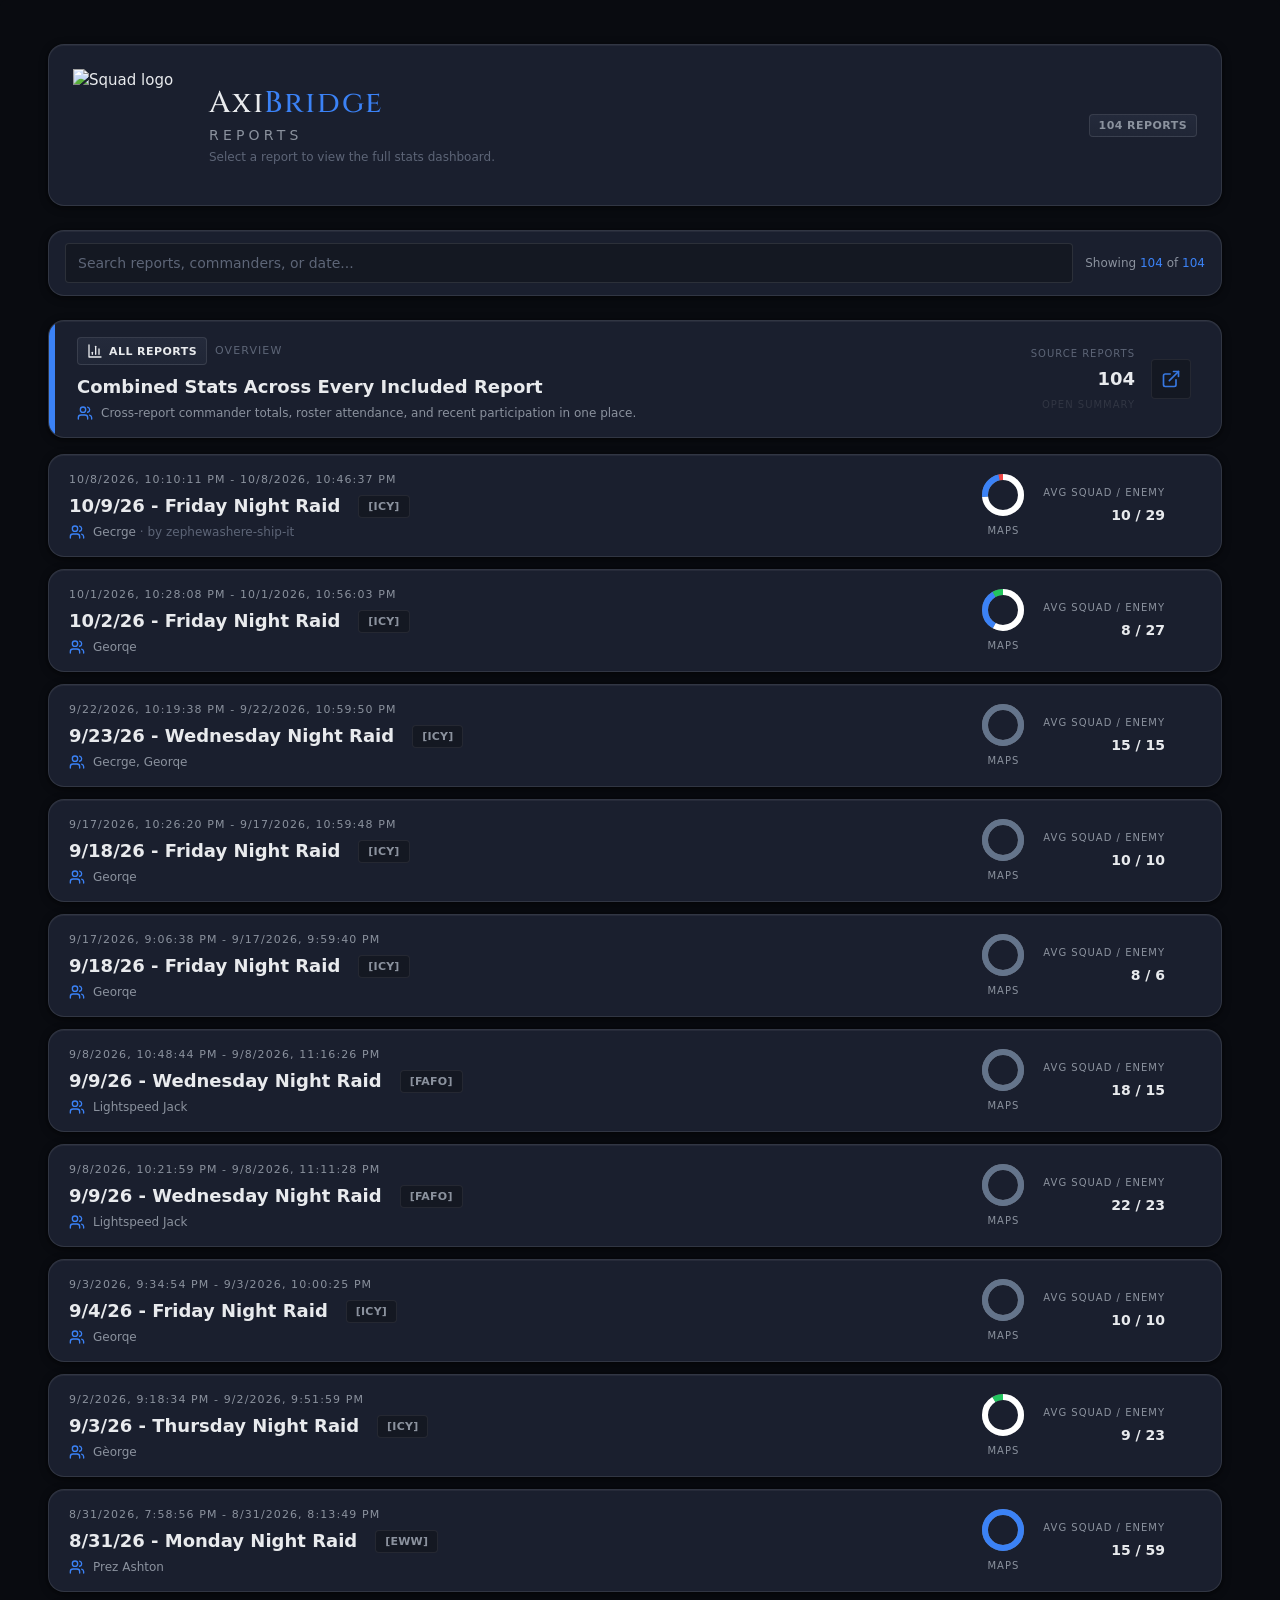
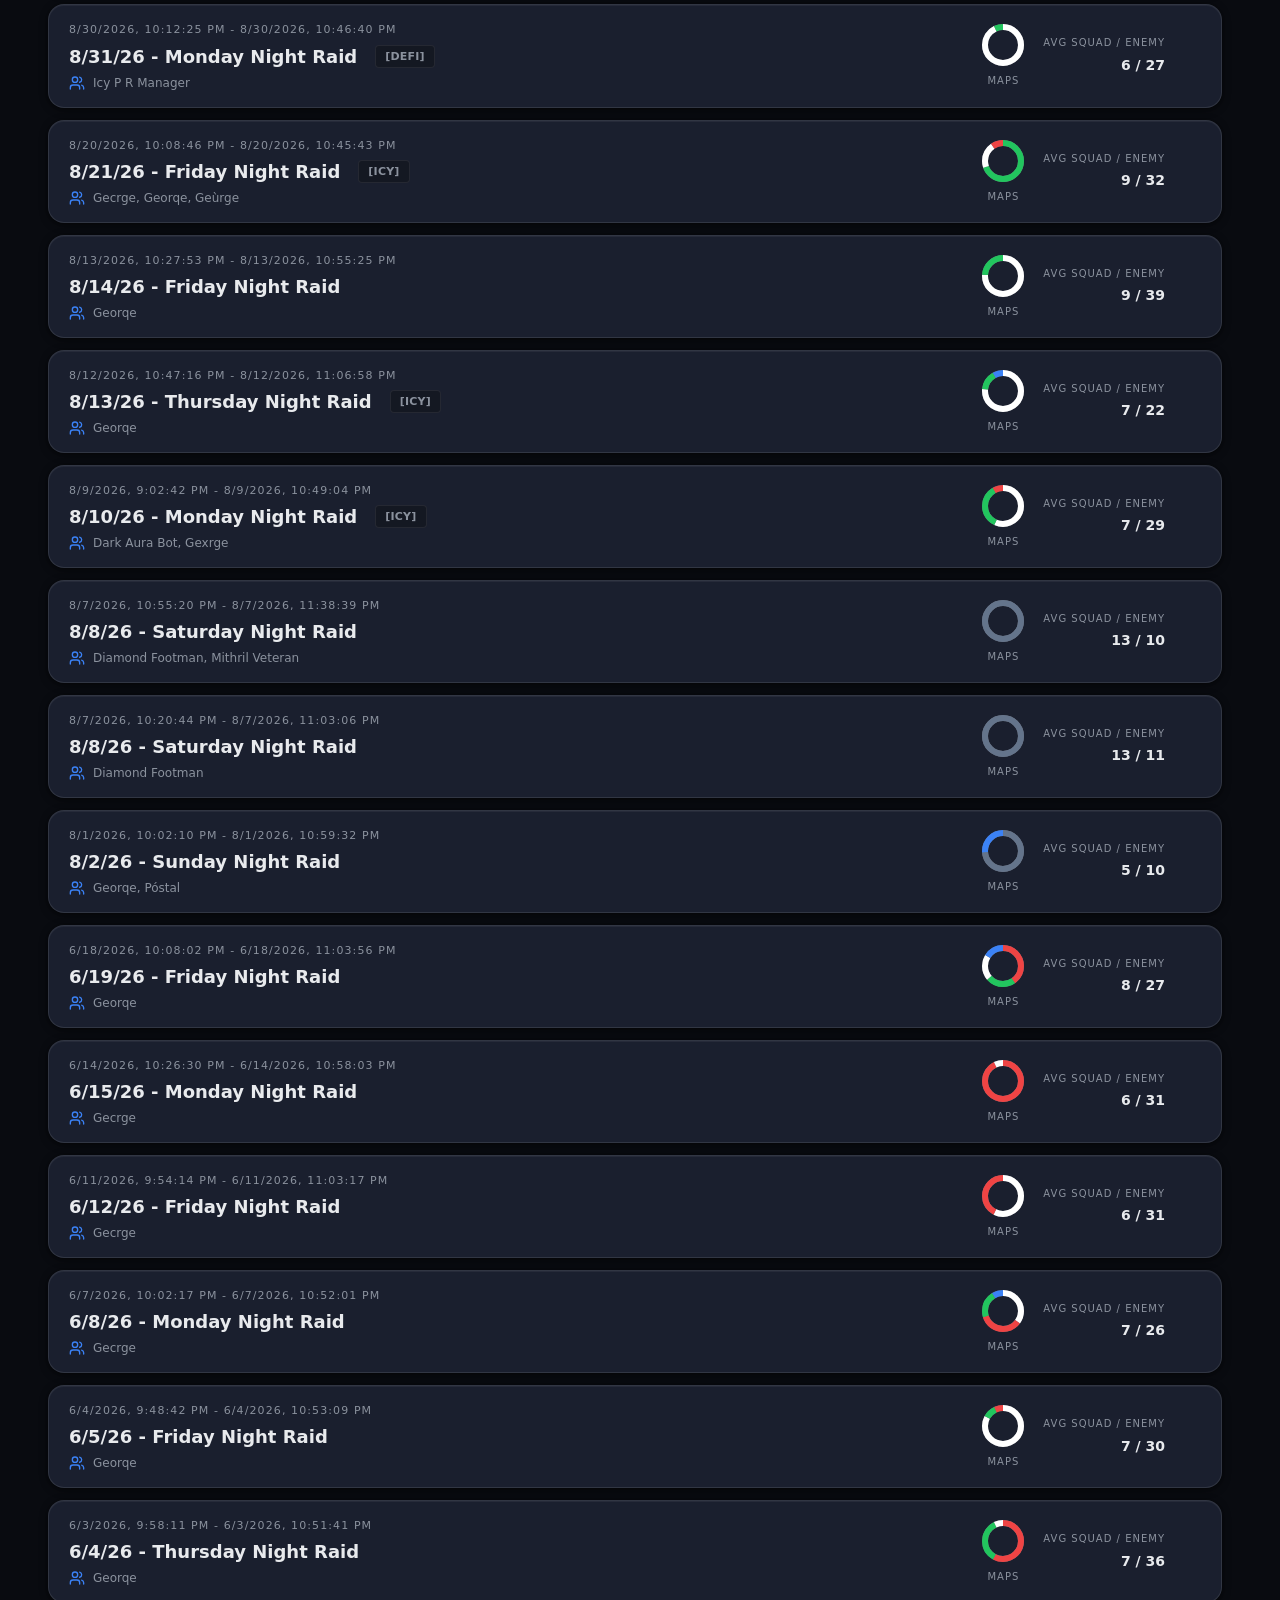
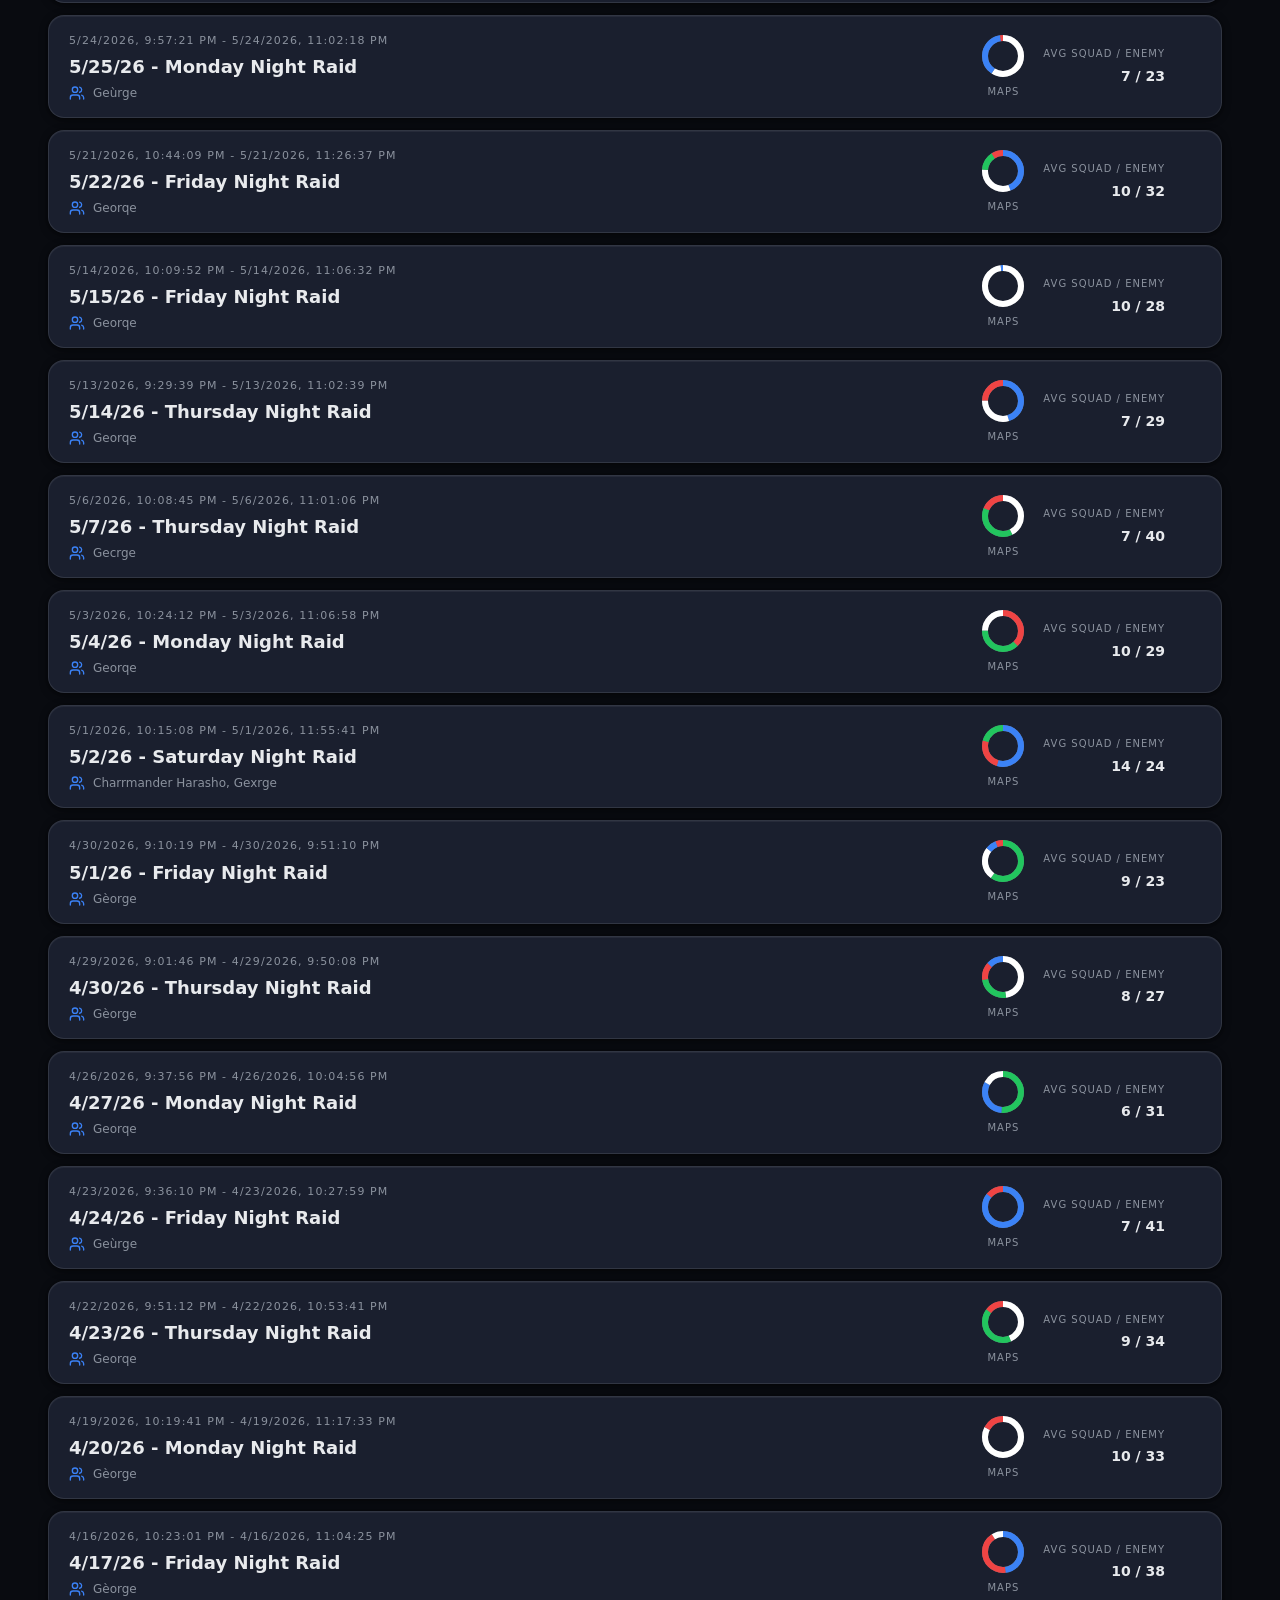
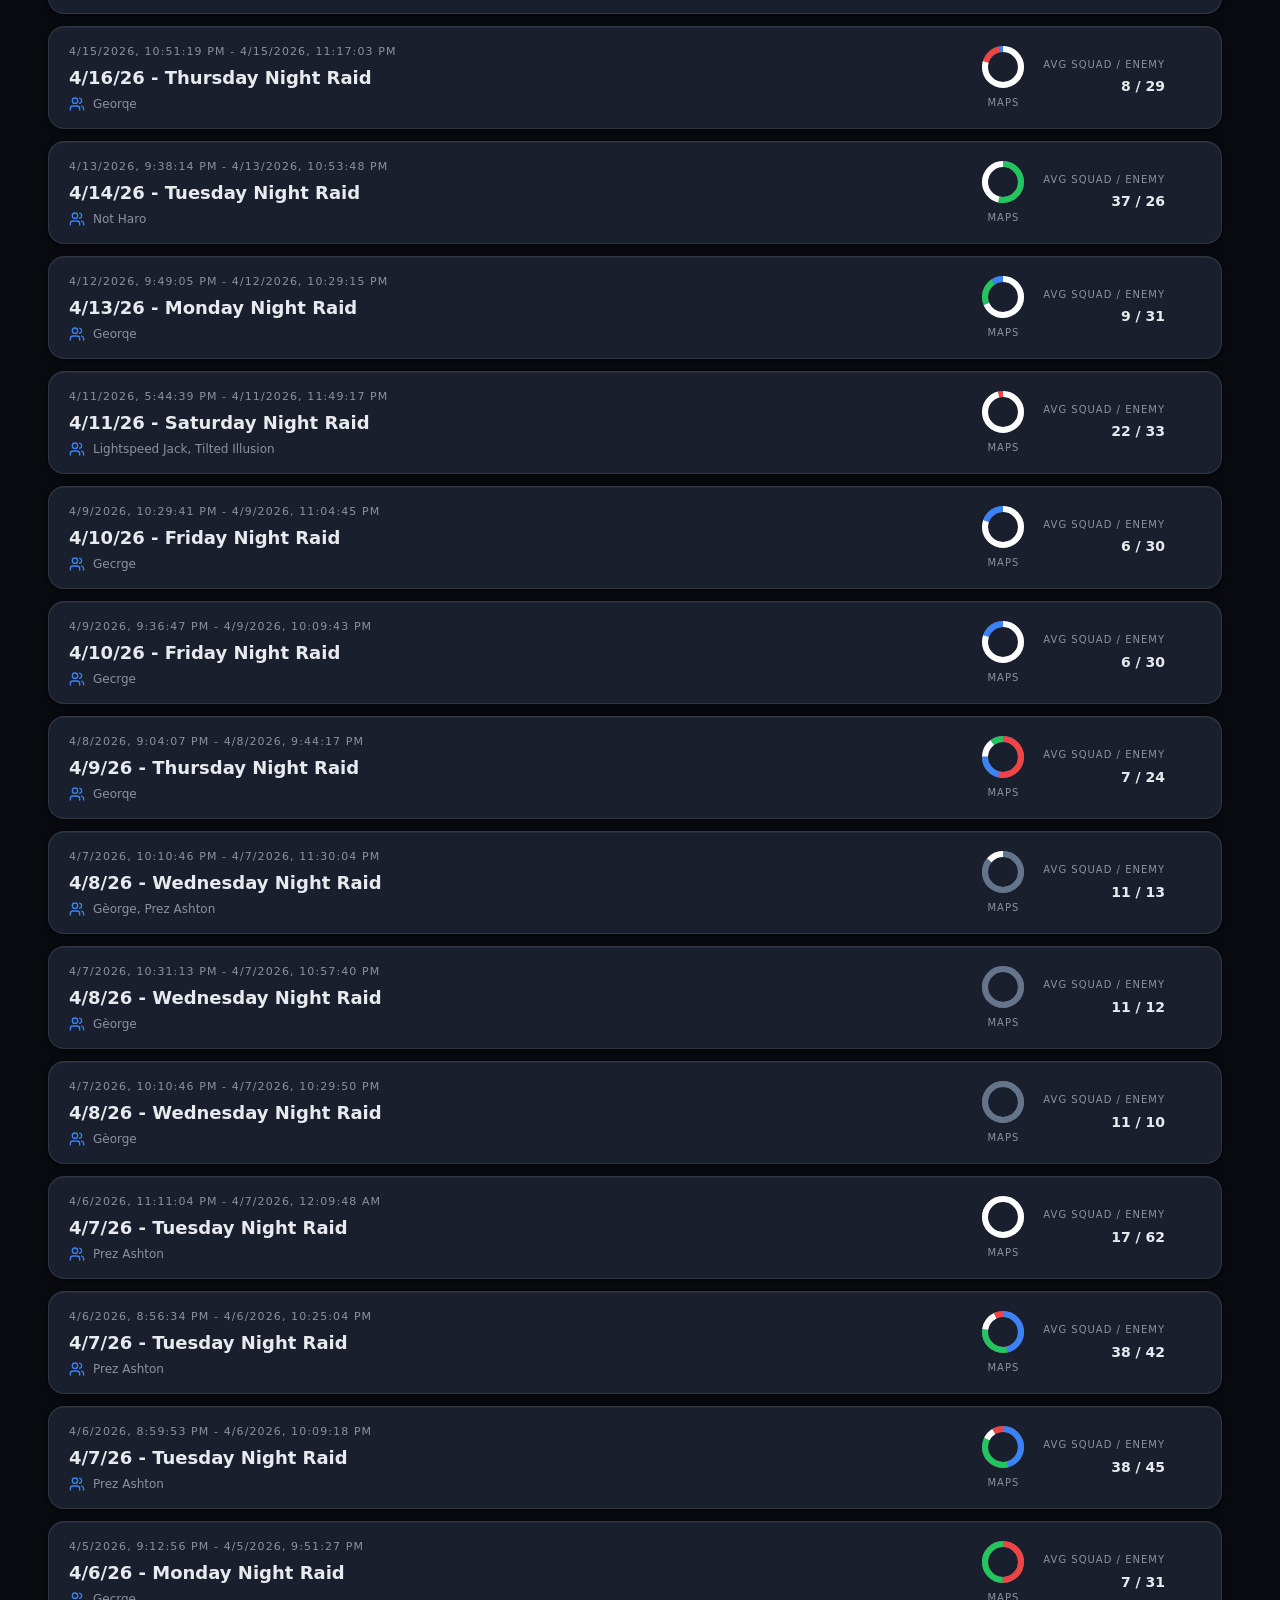
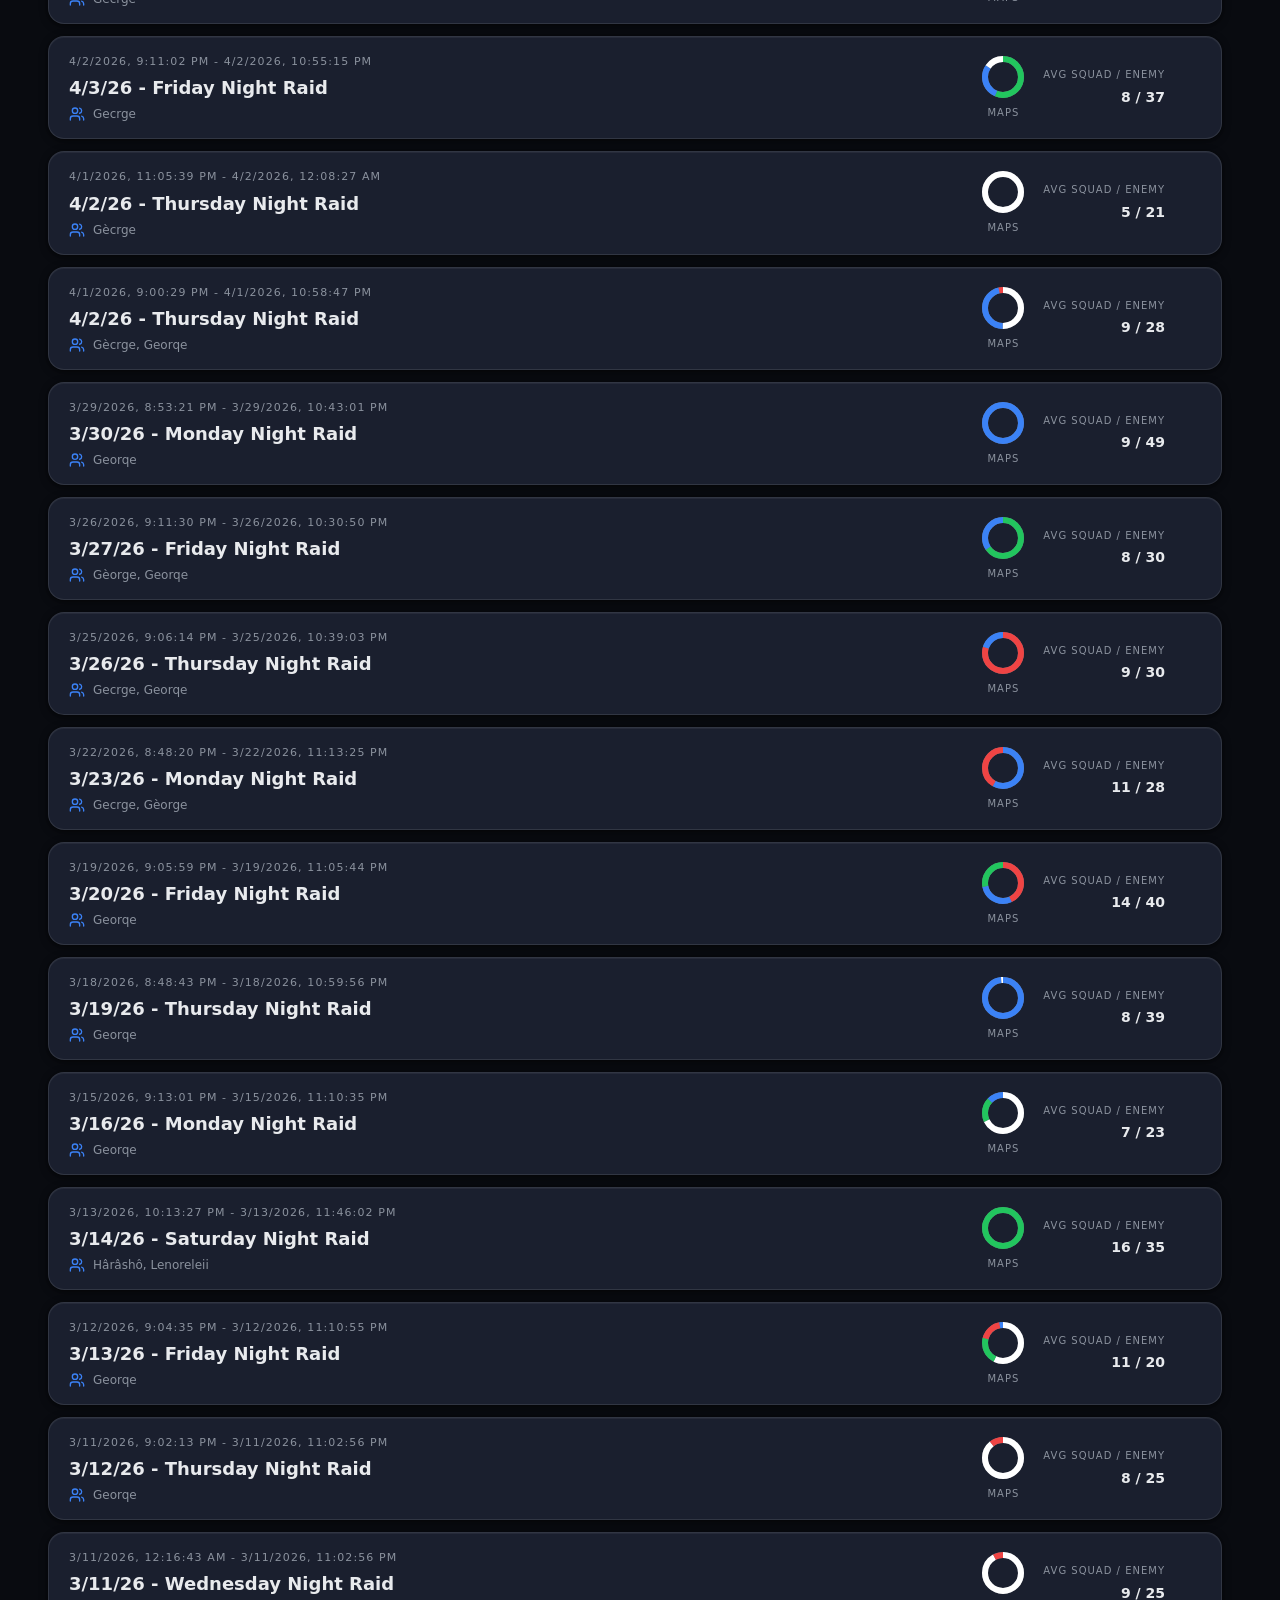
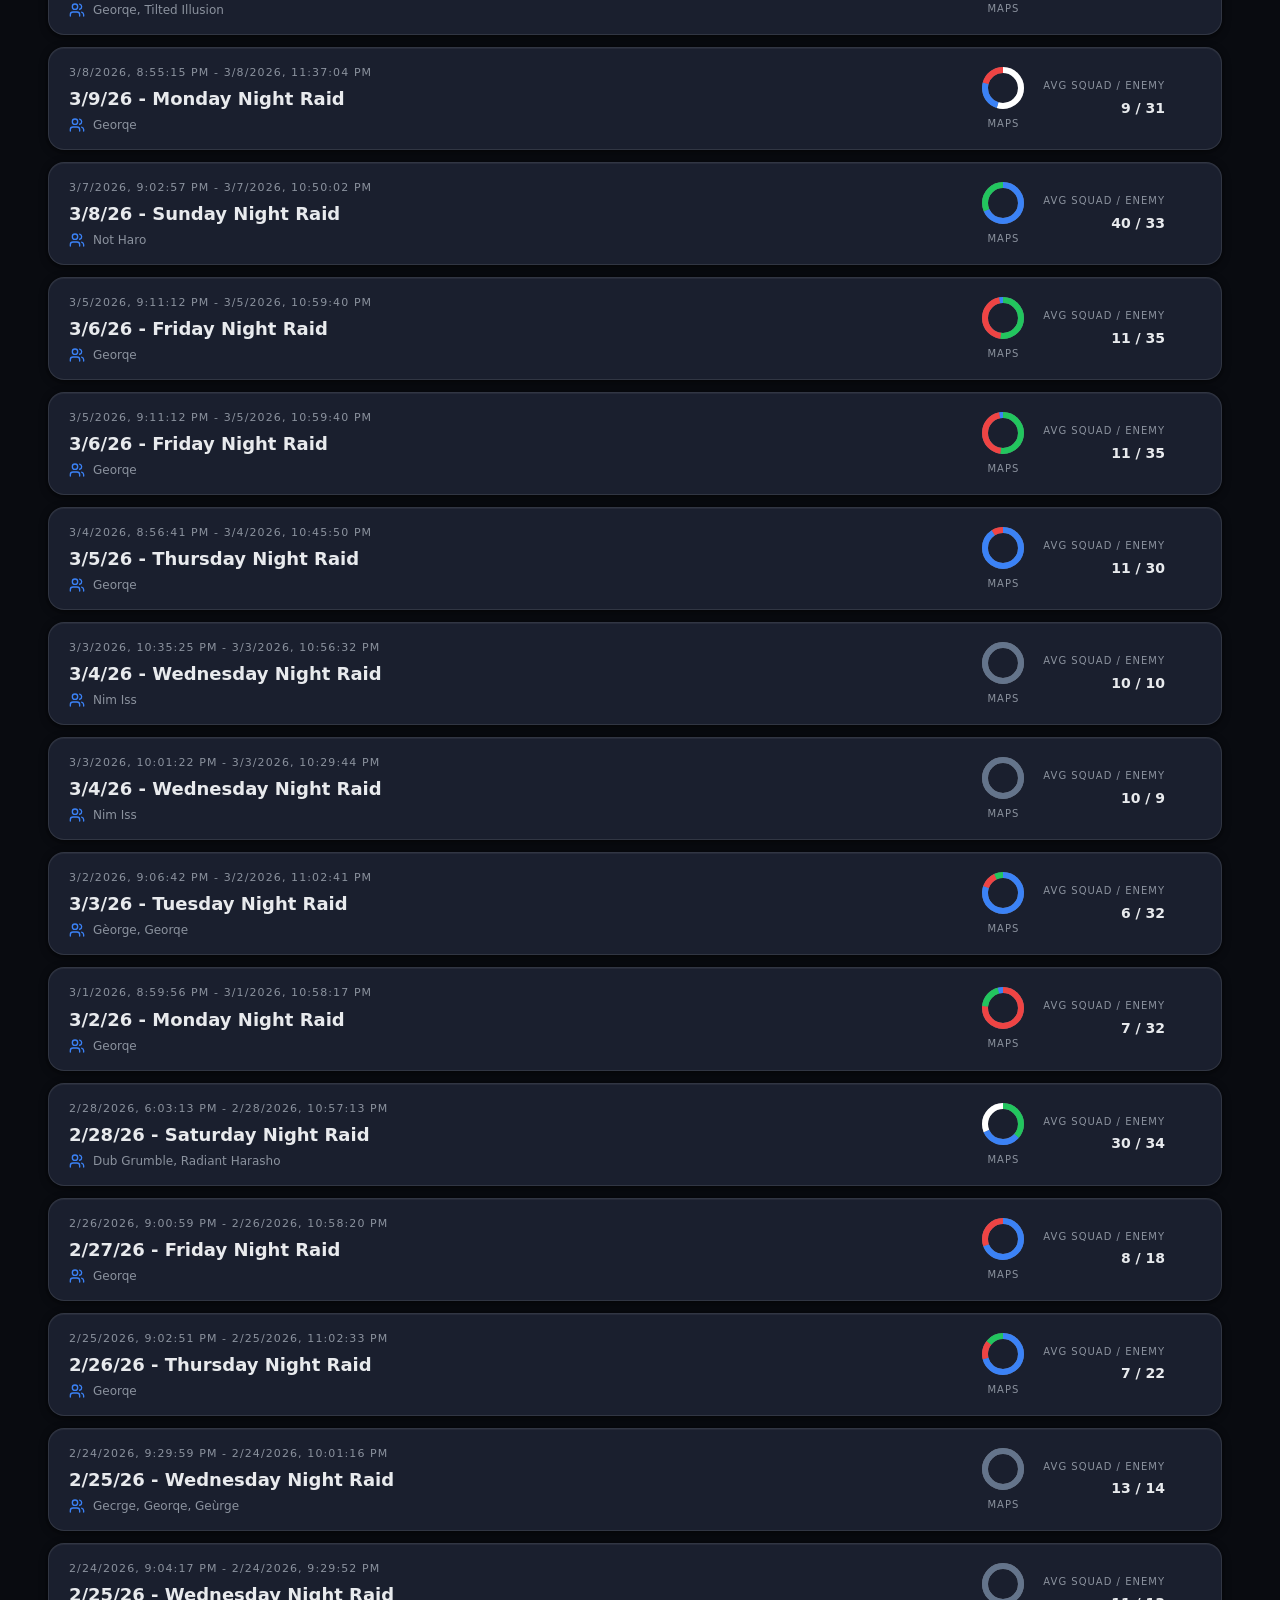
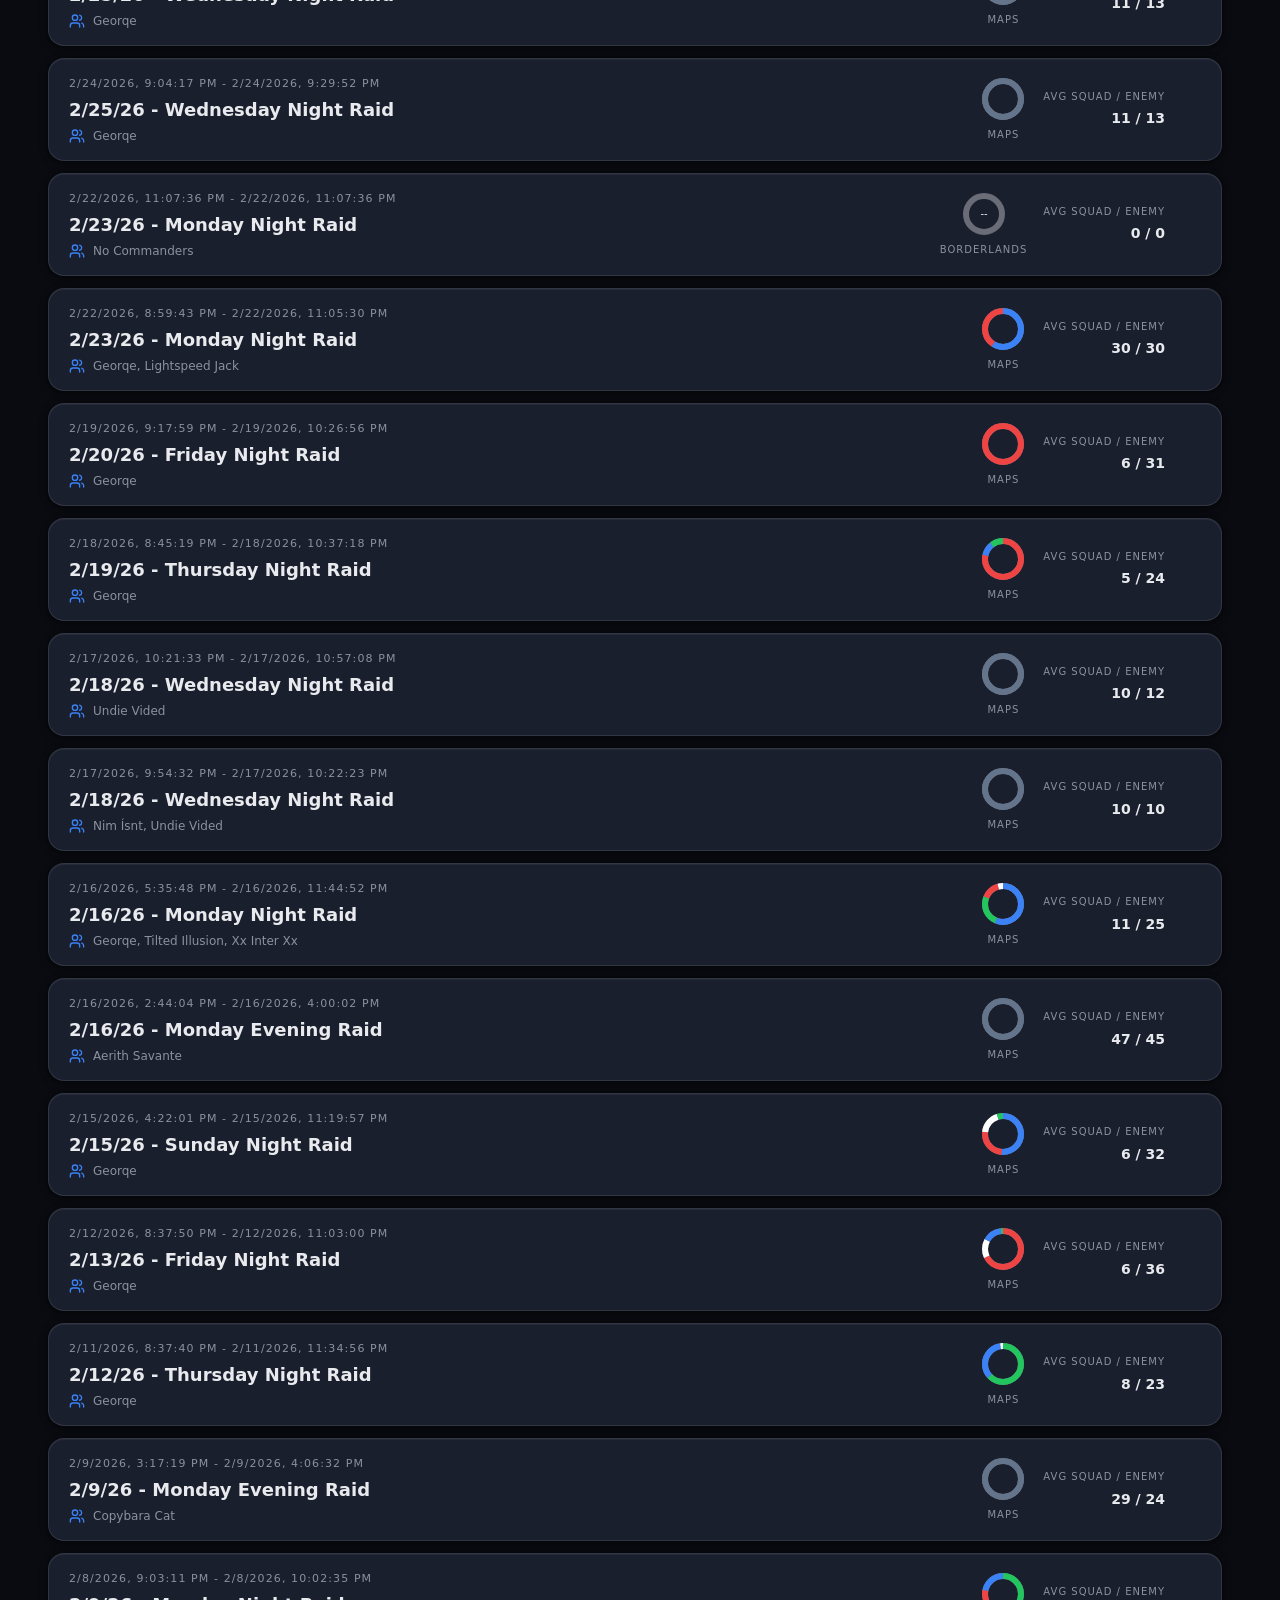
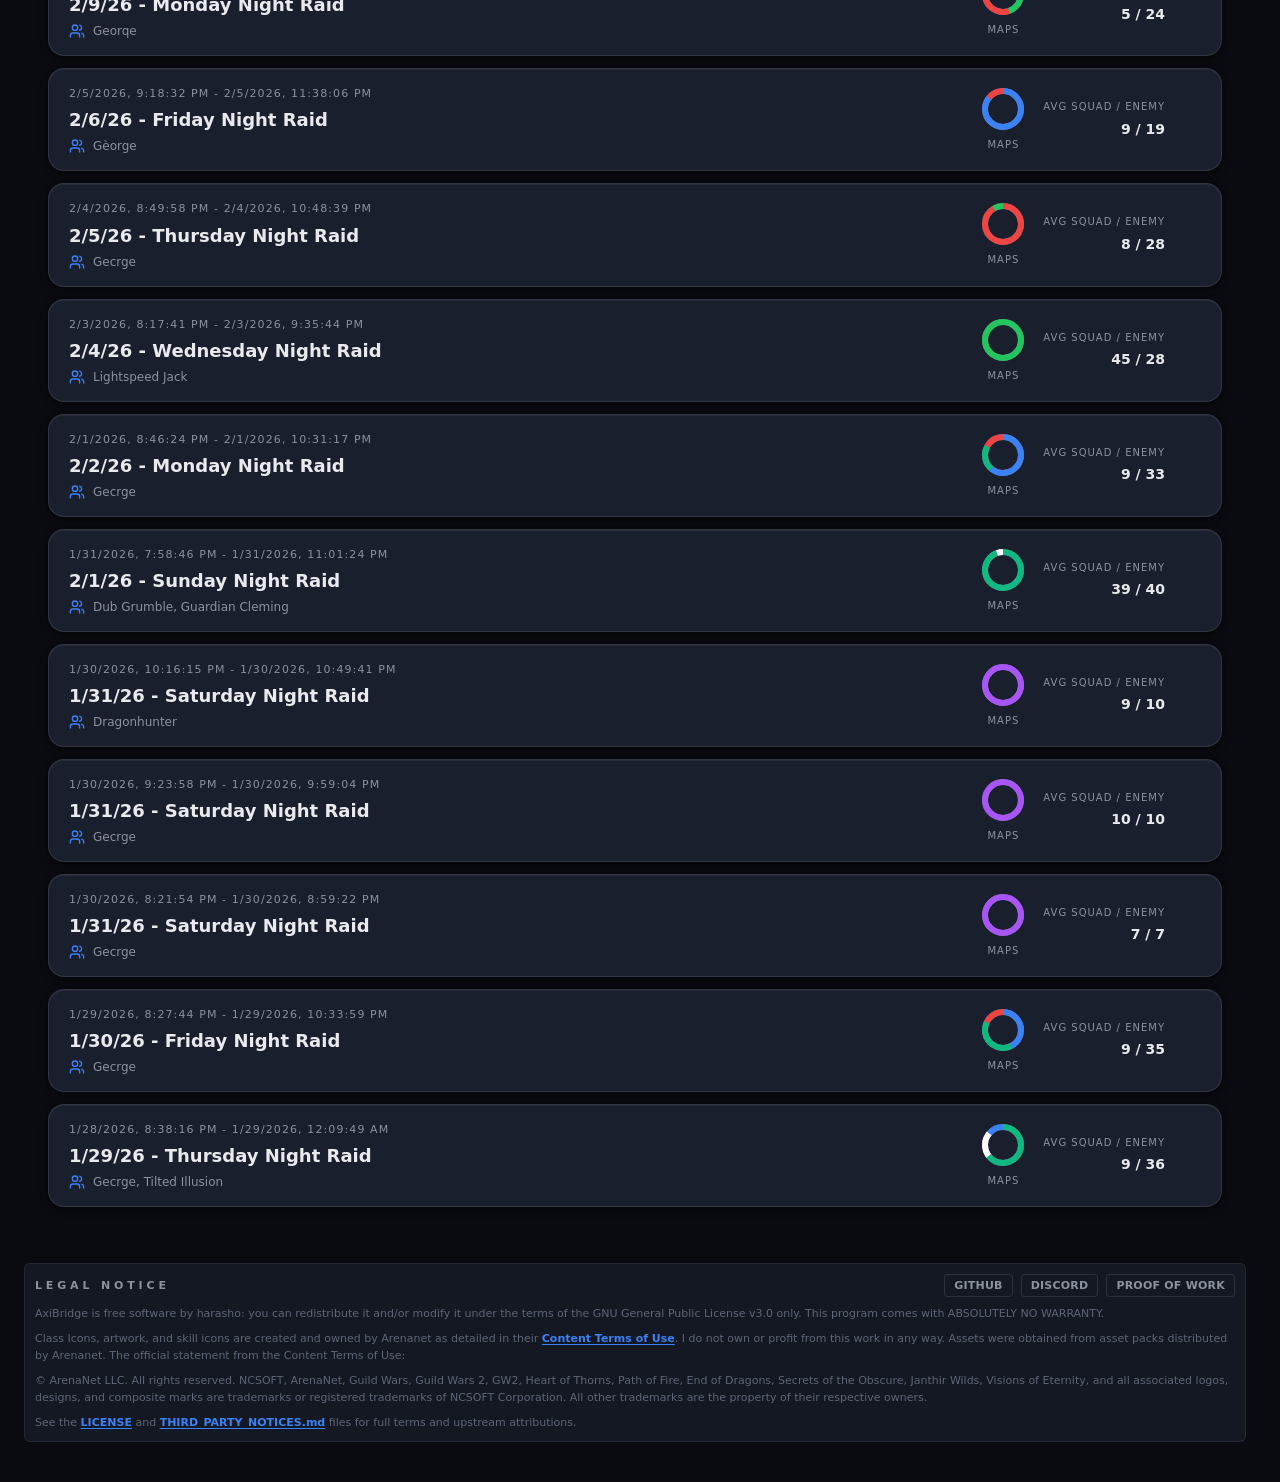
==== commit c24a762c: "Update web report 20261008-221011-wv54" ====
--- a/index.html
+++ b/index.html
@@ -8,8 +8,8 @@
     <link rel="apple-touch-icon" href="./svg/axibridge-glyph.svg" />
     <meta name="viewport" content="width=device-width, initial-scale=1.0" />
     <title>AxiBridge</title>
-    <script type="module" crossorigin src="./assets/index-wmn9q25h.js"></script>
-    <link rel="stylesheet" crossorigin href="./assets/index-J-Cx5cYN.css">
+    <script type="module" crossorigin src="./assets/index-yd7OViK5.js"></script>
+    <link rel="stylesheet" crossorigin href="./assets/index-4fvzXpPl.css">
   </head>
   <body>
     <div id="root"></div>
--- a/assets/index-4fvzXpPl.css
+++ b/assets/index-4fvzXpPl.css
@@ -0,0 +1 @@
+@import"https://fonts.googleapis.com/css2?family=Cinzel:wght@500;700&family=Inter:wght@400;500;600;700&display=swap";*,:before,:after{--tw-border-spacing-x: 0;--tw-border-spacing-y: 0;--tw-translate-x: 0;--tw-translate-y: 0;--tw-rotate: 0;--tw-skew-x: 0;--tw-skew-y: 0;--tw-scale-x: 1;--tw-scale-y: 1;--tw-pan-x: ;--tw-pan-y: ;--tw-pinch-zoom: ;--tw-scroll-snap-strictness: proximity;--tw-gradient-from-position: ;--tw-gradient-via-position: ;--tw-gradient-to-position: ;--tw-ordinal: ;--tw-slashed-zero: ;--tw-numeric-figure: ;--tw-numeric-spacing: ;--tw-numeric-fraction: ;--tw-ring-inset: ;--tw-ring-offset-width: 0px;--tw-ring-offset-color: #fff;--tw-ring-color: rgb(59 130 246 / .5);--tw-ring-offset-shadow: 0 0 #0000;--tw-ring-shadow: 0 0 #0000;--tw-shadow: 0 0 #0000;--tw-shadow-colored: 0 0 #0000;--tw-blur: ;--tw-brightness: ;--tw-contrast: ;--tw-grayscale: ;--tw-hue-rotate: ;--tw-invert: ;--tw-saturate: ;--tw-sepia: ;--tw-drop-shadow: ;--tw-backdrop-blur: ;--tw-backdrop-brightness: ;--tw-backdrop-contrast: ;--tw-backdrop-grayscale: ;--tw-backdrop-hue-rotate: ;--tw-backdrop-invert: ;--tw-backdrop-opacity: ;--tw-backdrop-saturate: ;--tw-backdrop-sepia: ;--tw-contain-size: ;--tw-contain-layout: ;--tw-contain-paint: ;--tw-contain-style: }::backdrop{--tw-border-spacing-x: 0;--tw-border-spacing-y: 0;--tw-translate-x: 0;--tw-translate-y: 0;--tw-rotate: 0;--tw-skew-x: 0;--tw-skew-y: 0;--tw-scale-x: 1;--tw-scale-y: 1;--tw-pan-x: ;--tw-pan-y: ;--tw-pinch-zoom: ;--tw-scroll-snap-strictness: proximity;--tw-gradient-from-position: ;--tw-gradient-via-position: ;--tw-gradient-to-position: ;--tw-ordinal: ;--tw-slashed-zero: ;--tw-numeric-figure: ;--tw-numeric-spacing: ;--tw-numeric-fraction: ;--tw-ring-inset: ;--tw-ring-offset-width: 0px;--tw-ring-offset-color: #fff;--tw-ring-color: rgb(59 130 246 / .5);--tw-ring-offset-shadow: 0 0 #0000;--tw-ring-shadow: 0 0 #0000;--tw-shadow: 0 0 #0000;--tw-shadow-colored: 0 0 #0000;--tw-blur: ;--tw-brightness: ;--tw-contrast: ;--tw-grayscale: ;--tw-hue-rotate: ;--tw-invert: ;--tw-saturate: ;--tw-sepia: ;--tw-drop-shadow: ;--tw-backdrop-blur: ;--tw-backdrop-brightness: ;--tw-backdrop-contrast: ;--tw-backdrop-grayscale: ;--tw-backdrop-hue-rotate: ;--tw-backdrop-invert: ;--tw-backdrop-opacity: ;--tw-backdrop-saturate: ;--tw-backdrop-sepia: ;--tw-contain-size: ;--tw-contain-layout: ;--tw-contain-paint: ;--tw-contain-style: }*,:before,:after{box-sizing:border-box;border-width:0;border-style:solid;border-color:#e5e7eb}:before,:after{--tw-content: ""}html,:host{line-height:1.5;-webkit-text-size-adjust:100%;-moz-tab-size:4;-o-tab-size:4;tab-size:4;font-family:ui-sans-serif,system-ui,sans-serif,"Apple Color Emoji","Segoe UI Emoji",Segoe UI Symbol,"Noto Color Emoji";font-feature-settings:normal;font-variation-settings:normal;-webkit-tap-highlight-color:transparent}body{margin:0;line-height:inherit}hr{height:0;color:inherit;border-top-width:1px}abbr:where([title]){-webkit-text-decoration:underline dotted;text-decoration:underline dotted}h1,h2,h3,h4,h5,h6{font-size:inherit;font-weight:inherit}a{color:inherit;text-decoration:inherit}b,strong{font-weight:bolder}code,kbd,samp,pre{font-family:ui-monospace,SFMono-Regular,Menlo,Monaco,Consolas,Liberation Mono,Courier New,monospace;font-feature-settings:normal;font-variation-settings:normal;font-size:1em}small{font-size:80%}sub,sup{font-size:75%;line-height:0;position:relative;vertical-align:baseline}sub{bottom:-.25em}sup{top:-.5em}table{text-indent:0;border-color:inherit;border-collapse:collapse}button,input,optgroup,select,textarea{font-family:inherit;font-feature-settings:inherit;font-variation-settings:inherit;font-size:100%;font-weight:inherit;line-height:inherit;letter-spacing:inherit;color:inherit;margin:0;padding:0}button,select{text-transform:none}button,input:where([type=button]),input:where([type=reset]),input:where([type=submit]){-webkit-appearance:button;background-color:transparent;background-image:none}:-moz-focusring{outline:auto}:-moz-ui-invalid{box-shadow:none}progress{vertical-align:baseline}::-webkit-inner-spin-button,::-webkit-outer-spin-button{height:auto}[type=search]{-webkit-appearance:textfield;outline-offset:-2px}::-webkit-search-decoration{-webkit-appearance:none}::-webkit-file-upload-button{-webkit-appearance:button;font:inherit}summary{display:list-item}blockquote,dl,dd,h1,h2,h3,h4,h5,h6,hr,figure,p,pre{margin:0}fieldset{margin:0;padding:0}legend{padding:0}ol,ul,menu{list-style:none;margin:0;padding:0}dialog{padding:0}textarea{resize:vertical}input::-moz-placeholder,textarea::-moz-placeholder{opacity:1;color:#9ca3af}input::placeholder,textarea::placeholder{opacity:1;color:#9ca3af}button,[role=button]{cursor:pointer}:disabled{cursor:default}img,svg,video,canvas,audio,iframe,embed,object{display:block;vertical-align:middle}img,video{max-width:100%;height:auto}[hidden]:where(:not([hidden=until-found])){display:none}.\!container{width:100%!important}.container{width:100%}@media(min-width:640px){.\!container{max-width:640px!important}.container{max-width:640px}}@media(min-width:768px){.\!container{max-width:768px!important}.container{max-width:768px}}@media(min-width:1024px){.\!container{max-width:1024px!important}.container{max-width:1024px}}@media(min-width:1280px){.\!container{max-width:1280px!important}.container{max-width:1280px}}@media(min-width:1536px){.\!container{max-width:1536px!important}.container{max-width:1536px}}.pointer-events-none{pointer-events:none}.pointer-events-auto{pointer-events:auto}.\!visible{visibility:visible!important}.visible{visibility:visible}.invisible{visibility:hidden}.collapse{visibility:collapse}.static{position:static}.fixed{position:fixed}.absolute{position:absolute}.relative{position:relative}.sticky{position:sticky}.inset-0{top:0;right:0;bottom:0;left:0}.inset-\[0\.7px\]{top:.7px;right:.7px;bottom:.7px;left:.7px}.inset-y-0{top:0;bottom:0}.-bottom-0\.5{bottom:-.125rem}.-bottom-1{bottom:-.25rem}.-left-8{left:-2rem}.-right-0\.5{right:-.125rem}.-right-1{right:-.25rem}.-top-0\.5{top:-.125rem}.bottom-0{bottom:0}.bottom-1{bottom:.25rem}.bottom-4{bottom:1rem}.bottom-\[3px\]{bottom:3px}.bottom-full{bottom:100%}.left-0{left:0}.left-1\/2{left:50%}.left-3{left:.75rem}.left-4{left:1rem}.right-0{right:0}.right-2{right:.5rem}.right-4{right:1rem}.top-0{top:0}.top-1{top:.25rem}.top-1\/2{top:50%}.top-2{top:.5rem}.top-\[3px\]{top:3px}.top-\[calc\(100\%\+4px\)\]{top:calc(100% + 4px)}.top-full{top:100%}.isolate{isolation:isolate}.\!z-20{z-index:20!important}.z-10{z-index:10}.z-20{z-index:20}.z-30{z-index:30}.z-40{z-index:40}.z-50{z-index:50}.z-\[10000\]{z-index:10000}.z-\[9999\]{z-index:9999}.order-first{order:-9999}.col-span-3{grid-column:span 3 / span 3}.row-span-2{grid-row:span 2 / span 2}.m-0{margin:0}.m-3{margin:.75rem}.-mx-1{margin-left:-.25rem;margin-right:-.25rem}.-mx-4{margin-left:-1rem;margin-right:-1rem}.mx-1{margin-left:.25rem;margin-right:.25rem}.mx-1\.5{margin-left:.375rem;margin-right:.375rem}.mx-3{margin-left:.75rem;margin-right:.75rem}.mx-4{margin-left:1rem;margin-right:1rem}.mx-auto{margin-left:auto;margin-right:auto}.my-3{margin-top:.75rem;margin-bottom:.75rem}.\!mb-0{margin-bottom:0!important}.\!mt-0{margin-top:0!important}.-mr-\[176px\]{margin-right:-176px}.mb-0\.5{margin-bottom:.125rem}.mb-1{margin-bottom:.25rem}.mb-1\.5{margin-bottom:.375rem}.mb-2{margin-bottom:.5rem}.mb-2\.5{margin-bottom:.625rem}.mb-3{margin-bottom:.75rem}.mb-3\.5{margin-bottom:.875rem}.mb-4{margin-bottom:1rem}.mb-6{margin-bottom:1.5rem}.mb-\[var\(--axi-offset-panel\)\]{margin-bottom:var(--axi-offset-panel)}.ml-1{margin-left:.25rem}.ml-1\.5{margin-left:.375rem}.ml-2{margin-left:.5rem}.ml-3{margin-left:.75rem}.ml-6{margin-left:1.5rem}.ml-auto{margin-left:auto}.mr-3{margin-right:.75rem}.mt-0\.5{margin-top:.125rem}.mt-1{margin-top:.25rem}.mt-1\.5{margin-top:.375rem}.mt-10{margin-top:2.5rem}.mt-2{margin-top:.5rem}.mt-2\.5{margin-top:.625rem}.mt-3{margin-top:.75rem}.mt-3\.5{margin-top:.875rem}.mt-4{margin-top:1rem}.mt-5{margin-top:1.25rem}.mt-6{margin-top:1.5rem}.mt-8{margin-top:2rem}.mt-\[7px\]{margin-top:7px}.mt-auto{margin-top:auto}.mt-px{margin-top:1px}.block{display:block}.inline-block{display:inline-block}.inline{display:inline}.flex{display:flex}.inline-flex{display:inline-flex}.\!table{display:table!important}.table{display:table}.grid{display:grid}.contents{display:contents}.hidden{display:none}.aspect-square{aspect-ratio:1 / 1}.h-0{height:0px}.h-10{height:2.5rem}.h-12{height:3rem}.h-14{height:3.5rem}.h-16{height:4rem}.h-2{height:.5rem}.h-2\.5{height:.625rem}.h-20{height:5rem}.h-24{height:6rem}.h-3{height:.75rem}.h-3\.5{height:.875rem}.h-32{height:8rem}.h-4{height:1rem}.h-5{height:1.25rem}.h-6{height:1.5rem}.h-64{height:16rem}.h-7{height:1.75rem}.h-8{height:2rem}.h-9{height:2.25rem}.h-\[12vh\]{height:12vh}.h-\[15px\]{height:15px}.h-\[18px\]{height:18px}.h-\[19px\]{height:19px}.h-\[220px\]{height:220px}.h-\[240px\]{height:240px}.h-\[260px\]{height:260px}.h-\[280px\]{height:280px}.h-\[300px\]{height:300px}.h-\[30px\]{height:30px}.h-\[320px\]{height:320px}.h-\[34px\]{height:34px}.h-\[360px\]{height:360px}.h-\[400px\]{height:400px}.h-\[480px\]{height:480px}.h-\[500px\]{height:500px}.h-\[65vh\]{height:65vh}.h-\[min\(82vh\,860px\)\]{height:min(82vh,860px)}.h-full{height:100%}.h-px{height:1px}.h-screen{height:100vh}.max-h-0{max-height:0px}.max-h-24{max-height:6rem}.max-h-28{max-height:7rem}.max-h-40{max-height:10rem}.max-h-56{max-height:14rem}.max-h-60{max-height:15rem}.max-h-64{max-height:16rem}.max-h-72{max-height:18rem}.max-h-80{max-height:20rem}.max-h-96{max-height:24rem}.max-h-\[260px\]{max-height:260px}.max-h-\[300px\]{max-height:300px}.max-h-\[30rem\]{max-height:30rem}.max-h-\[320px\]{max-height:320px}.max-h-\[32rem\]{max-height:32rem}.max-h-\[360px\]{max-height:360px}.max-h-\[420px\]{max-height:420px}.max-h-\[50vh\]{max-height:50vh}.max-h-\[560px\]{max-height:560px}.max-h-\[60vh\]{max-height:60vh}.max-h-\[65vh\]{max-height:65vh}.max-h-\[85vh\]{max-height:85vh}.max-h-\[92vh\]{max-height:92vh}.max-h-\[99999px\]{max-height:99999px}.max-h-none{max-height:none}.min-h-0{min-height:0px}.min-h-10{min-height:2.5rem}.min-h-\[108px\]{min-height:108px}.min-h-\[126px\]{min-height:126px}.min-h-\[140px\]{min-height:140px}.min-h-\[182px\]{min-height:182px}.min-h-\[26px\]{min-height:26px}.min-h-\[28px\]{min-height:28px}.min-h-\[40px\]{min-height:40px}.min-h-\[56px\]{min-height:56px}.min-h-\[58px\]{min-height:58px}.min-h-\[60vh\]{min-height:60vh}.min-h-screen{min-height:100vh}.w-1\.5{width:.375rem}.w-10{width:2.5rem}.w-12{width:3rem}.w-16{width:4rem}.w-2{width:.5rem}.w-2\.5{width:.625rem}.w-20{width:5rem}.w-3{width:.75rem}.w-3\.5{width:.875rem}.w-36{width:9rem}.w-4{width:1rem}.w-44{width:11rem}.w-5{width:1.25rem}.w-52{width:13rem}.w-56{width:14rem}.w-6{width:1.5rem}.w-64{width:16rem}.w-7{width:1.75rem}.w-8{width:2rem}.w-80{width:20rem}.w-9{width:2.25rem}.w-96{width:24rem}.w-\[15px\]{width:15px}.w-\[18px\]{width:18px}.w-\[19px\]{width:19px}.w-\[240px\]{width:240px}.w-\[248px\]{width:248px}.w-\[260px\]{width:260px}.w-\[2px\]{width:2px}.w-\[30px\]{width:30px}.w-\[320px\]{width:320px}.w-\[4\.5rem\]{width:4.5rem}.w-auto{width:auto}.w-full{width:100%}.w-max{width:-moz-max-content;width:max-content}.w-px{width:1px}.w-screen{width:100vw}.min-w-0{min-width:0px}.min-w-8{min-width:2rem}.min-w-\[110px\]{min-width:110px}.min-w-\[240px\]{min-width:240px}.min-w-\[260px\]{min-width:260px}.min-w-\[30px\]{min-width:30px}.min-w-\[420px\]{min-width:420px}.min-w-\[440px\]{min-width:440px}.min-w-\[560px\]{min-width:560px}.min-w-\[620px\]{min-width:620px}.min-w-\[640px\]{min-width:640px}.min-w-\[700px\]{min-width:700px}.min-w-\[720px\]{min-width:720px}.min-w-\[760px\]{min-width:760px}.min-w-\[860px\]{min-width:860px}.min-w-\[900px\]{min-width:900px}.max-w-3xl{max-width:48rem}.max-w-4xl{max-width:56rem}.max-w-\[120px\]{max-width:120px}.max-w-\[12rem\]{max-width:12rem}.max-w-\[140px\]{max-width:140px}.max-w-\[160px\]{max-width:160px}.max-w-\[16rem\]{max-width:16rem}.max-w-\[170px\]{max-width:170px}.max-w-\[180px\]{max-width:180px}.max-w-\[200px\]{max-width:200px}.max-w-\[2150px\]{max-width:2150px}.max-w-\[58vw\]{max-width:58vw}.max-w-\[80vw\]{max-width:80vw}.max-w-full{max-width:100%}.max-w-md{max-width:28rem}.max-w-none{max-width:none}.max-w-sm{max-width:24rem}.max-w-xs{max-width:20rem}.flex-1{flex:1 1 0%}.flex-none{flex:none}.flex-shrink{flex-shrink:1}.flex-shrink-0{flex-shrink:0}.shrink{flex-shrink:1}.shrink-0{flex-shrink:0}.grow{flex-grow:1}.-translate-x-1\/2{--tw-translate-x: -50%;transform:translate(var(--tw-translate-x),var(--tw-translate-y)) rotate(var(--tw-rotate)) skew(var(--tw-skew-x)) skewY(var(--tw-skew-y)) scaleX(var(--tw-scale-x)) scaleY(var(--tw-scale-y))}.-translate-x-full{--tw-translate-x: -100%;transform:translate(var(--tw-translate-x),var(--tw-translate-y)) rotate(var(--tw-rotate)) skew(var(--tw-skew-x)) skewY(var(--tw-skew-y)) scaleX(var(--tw-scale-x)) scaleY(var(--tw-scale-y))}.-translate-y-1\/2{--tw-translate-y: -50%;transform:translate(var(--tw-translate-x),var(--tw-translate-y)) rotate(var(--tw-rotate)) skew(var(--tw-skew-x)) skewY(var(--tw-skew-y)) scaleX(var(--tw-scale-x)) scaleY(var(--tw-scale-y))}.-translate-y-2{--tw-translate-y: -.5rem;transform:translate(var(--tw-translate-x),var(--tw-translate-y)) rotate(var(--tw-rotate)) skew(var(--tw-skew-x)) skewY(var(--tw-skew-y)) scaleX(var(--tw-scale-x)) scaleY(var(--tw-scale-y))}.translate-x-0{--tw-translate-x: 0px;transform:translate(var(--tw-translate-x),var(--tw-translate-y)) rotate(var(--tw-rotate)) skew(var(--tw-skew-x)) skewY(var(--tw-skew-y)) scaleX(var(--tw-scale-x)) scaleY(var(--tw-scale-y))}.translate-y-0{--tw-translate-y: 0px;transform:translate(var(--tw-translate-x),var(--tw-translate-y)) rotate(var(--tw-rotate)) skew(var(--tw-skew-x)) skewY(var(--tw-skew-y)) scaleX(var(--tw-scale-x)) scaleY(var(--tw-scale-y))}.translate-y-6{--tw-translate-y: 1.5rem;transform:translate(var(--tw-translate-x),var(--tw-translate-y)) rotate(var(--tw-rotate)) skew(var(--tw-skew-x)) skewY(var(--tw-skew-y)) scaleX(var(--tw-scale-x)) scaleY(var(--tw-scale-y))}.-rotate-90{--tw-rotate: -90deg;transform:translate(var(--tw-translate-x),var(--tw-translate-y)) rotate(var(--tw-rotate)) skew(var(--tw-skew-x)) skewY(var(--tw-skew-y)) scaleX(var(--tw-scale-x)) scaleY(var(--tw-scale-y))}.rotate-180{--tw-rotate: 180deg;transform:translate(var(--tw-translate-x),var(--tw-translate-y)) rotate(var(--tw-rotate)) skew(var(--tw-skew-x)) skewY(var(--tw-skew-y)) scaleX(var(--tw-scale-x)) scaleY(var(--tw-scale-y))}.scale-105{--tw-scale-x: 1.05;--tw-scale-y: 1.05;transform:translate(var(--tw-translate-x),var(--tw-translate-y)) rotate(var(--tw-rotate)) skew(var(--tw-skew-x)) skewY(var(--tw-skew-y)) scaleX(var(--tw-scale-x)) scaleY(var(--tw-scale-y))}.transform{transform:translate(var(--tw-translate-x),var(--tw-translate-y)) rotate(var(--tw-rotate)) skew(var(--tw-skew-x)) skewY(var(--tw-skew-y)) scaleX(var(--tw-scale-x)) scaleY(var(--tw-scale-y))}.animate-\[fadeUp_0\.6s_ease-out\]{animation:fadeUp .6s ease-out}@keyframes pulse{50%{opacity:.5}}.animate-pulse{animation:pulse 2s cubic-bezier(.4,0,.6,1) infinite}@keyframes spin{to{transform:rotate(360deg)}}.animate-spin{animation:spin 1s linear infinite}.cursor-help{cursor:help}.cursor-not-allowed{cursor:not-allowed}.cursor-pointer{cursor:pointer}.select-none{-webkit-user-select:none;-moz-user-select:none;user-select:none}.resize{resize:both}.scroll-mt-24{scroll-margin-top:6rem}.scroll-mt-6{scroll-margin-top:1.5rem}.list-decimal{list-style-type:decimal}.appearance-none{-webkit-appearance:none;-moz-appearance:none;appearance:none}.auto-cols-fr{grid-auto-columns:minmax(0,1fr)}.grid-flow-col{grid-auto-flow:column}.grid-cols-1{grid-template-columns:repeat(1,minmax(0,1fr))}.grid-cols-2{grid-template-columns:repeat(2,minmax(0,1fr))}.grid-cols-3{grid-template-columns:repeat(3,minmax(0,1fr))}.grid-cols-4{grid-template-columns:repeat(4,minmax(0,1fr))}.grid-cols-6{grid-template-columns:repeat(6,minmax(0,1fr))}.grid-cols-7{grid-template-columns:repeat(7,minmax(0,1fr))}.grid-cols-\[\.\.\.\]{grid-template-columns:...}.grid-cols-\[12px_16px_minmax\(0\,1fr\)_auto\]{grid-template-columns:12px 16px minmax(0,1fr) auto}.grid-cols-\[18px_minmax\(0\,1fr\)\]{grid-template-columns:18px minmax(0,1fr)}.grid-cols-\[1fr_110px\]{grid-template-columns:1fr 110px}.grid-cols-\[1fr_2px_1fr\]{grid-template-columns:1fr 2px 1fr}.grid-cols-\[230px_1fr\]{grid-template-columns:230px 1fr}.grid-cols-\[2fr_0\.8fr_0\.8fr\]{grid-template-columns:2fr .8fr .8fr}.grid-cols-\[2fr_0\.9fr_0\.7fr\]{grid-template-columns:2fr .9fr .7fr}.grid-cols-\[36px_minmax\(0\,1fr\)\]{grid-template-columns:36px minmax(0,1fr)}.grid-cols-\[40px_minmax\(0\,1fr\)\]{grid-template-columns:40px minmax(0,1fr)}.grid-cols-\[minmax\(0\,3\.2fr\)_minmax\(140px\,1\.1fr\)_86px\]{grid-template-columns:minmax(0,3.2fr) minmax(140px,1.1fr) 86px}.grid-rows-2{grid-template-rows:repeat(2,minmax(0,1fr))}.flex-row{flex-direction:row}.flex-col{flex-direction:column}.flex-wrap{flex-wrap:wrap}.flex-nowrap{flex-wrap:nowrap}.place-items-center{place-items:center}.content-start{align-content:flex-start}.items-start{align-items:flex-start}.items-end{align-items:flex-end}.items-center{align-items:center}.items-baseline{align-items:baseline}.items-stretch{align-items:stretch}.justify-start{justify-content:flex-start}.justify-end{justify-content:flex-end}.justify-center{justify-content:center}.justify-between{justify-content:space-between}.justify-items-end{justify-items:end}.gap-0{gap:0px}.gap-0\.5{gap:.125rem}.gap-1{gap:.25rem}.gap-1\.5{gap:.375rem}.gap-2{gap:.5rem}.gap-2\.5{gap:.625rem}.gap-3{gap:.75rem}.gap-3\.5{gap:.875rem}.gap-4{gap:1rem}.gap-5{gap:1.25rem}.gap-6{gap:1.5rem}.gap-\[3px\]{gap:3px}.gap-\[7px\]{gap:7px}.gap-\[9px\]{gap:9px}.gap-x-1\.5{-moz-column-gap:.375rem;column-gap:.375rem}.gap-x-2{-moz-column-gap:.5rem;column-gap:.5rem}.gap-x-3{-moz-column-gap:.75rem;column-gap:.75rem}.gap-x-4{-moz-column-gap:1rem;column-gap:1rem}.gap-x-5{-moz-column-gap:1.25rem;column-gap:1.25rem}.gap-x-6{-moz-column-gap:1.5rem;column-gap:1.5rem}.gap-y-1{row-gap:.25rem}.gap-y-1\.5{row-gap:.375rem}.space-y-0>:not([hidden])~:not([hidden]){--tw-space-y-reverse: 0;margin-top:calc(0px * calc(1 - var(--tw-space-y-reverse)));margin-bottom:calc(0px * var(--tw-space-y-reverse))}.space-y-0\.5>:not([hidden])~:not([hidden]){--tw-space-y-reverse: 0;margin-top:calc(.125rem * calc(1 - var(--tw-space-y-reverse)));margin-bottom:calc(.125rem * var(--tw-space-y-reverse))}.space-y-1>:not([hidden])~:not([hidden]){--tw-space-y-reverse: 0;margin-top:calc(.25rem * calc(1 - var(--tw-space-y-reverse)));margin-bottom:calc(.25rem * var(--tw-space-y-reverse))}.space-y-1\.5>:not([hidden])~:not([hidden]){--tw-space-y-reverse: 0;margin-top:calc(.375rem * calc(1 - var(--tw-space-y-reverse)));margin-bottom:calc(.375rem * var(--tw-space-y-reverse))}.space-y-2>:not([hidden])~:not([hidden]){--tw-space-y-reverse: 0;margin-top:calc(.5rem * calc(1 - var(--tw-space-y-reverse)));margin-bottom:calc(.5rem * var(--tw-space-y-reverse))}.space-y-2\.5>:not([hidden])~:not([hidden]){--tw-space-y-reverse: 0;margin-top:calc(.625rem * calc(1 - var(--tw-space-y-reverse)));margin-bottom:calc(.625rem * var(--tw-space-y-reverse))}.space-y-3>:not([hidden])~:not([hidden]){--tw-space-y-reverse: 0;margin-top:calc(.75rem * calc(1 - var(--tw-space-y-reverse)));margin-bottom:calc(.75rem * var(--tw-space-y-reverse))}.space-y-4>:not([hidden])~:not([hidden]){--tw-space-y-reverse: 0;margin-top:calc(1rem * calc(1 - var(--tw-space-y-reverse)));margin-bottom:calc(1rem * var(--tw-space-y-reverse))}.space-y-5>:not([hidden])~:not([hidden]){--tw-space-y-reverse: 0;margin-top:calc(1.25rem * calc(1 - var(--tw-space-y-reverse)));margin-bottom:calc(1.25rem * var(--tw-space-y-reverse))}.space-y-6>:not([hidden])~:not([hidden]){--tw-space-y-reverse: 0;margin-top:calc(1.5rem * calc(1 - var(--tw-space-y-reverse)));margin-bottom:calc(1.5rem * var(--tw-space-y-reverse))}.divide-y>:not([hidden])~:not([hidden]){--tw-divide-y-reverse: 0;border-top-width:calc(1px * calc(1 - var(--tw-divide-y-reverse)));border-bottom-width:calc(1px * var(--tw-divide-y-reverse))}.divide-\[color\:var\(--axi-rule\)\]>:not([hidden])~:not([hidden]){border-color:var(--axi-rule)}.divide-white\/5>:not([hidden])~:not([hidden]){border-color:#ffffff0d}.self-start{align-self:flex-start}.self-end{align-self:flex-end}.self-center{align-self:center}.self-stretch{align-self:stretch}.overflow-auto{overflow:auto}.overflow-hidden{overflow:hidden}.overflow-visible{overflow:visible}.overflow-x-auto{overflow-x:auto}.overflow-y-auto{overflow-y:auto}.overflow-x-hidden{overflow-x:hidden}.overscroll-contain{overscroll-behavior:contain}.truncate{overflow:hidden;text-overflow:ellipsis;white-space:nowrap}.whitespace-normal{white-space:normal}.whitespace-nowrap{white-space:nowrap}.whitespace-pre-wrap{white-space:pre-wrap}.break-words{overflow-wrap:break-word}.break-all{word-break:break-all}.rounded{border-radius:.25rem}.rounded-2xl{border-radius:1rem}.rounded-\[var\(--axi-radius-sm\)\]{border-radius:var(--axi-radius-sm)}.rounded-full{border-radius:9999px}.rounded-lg{border-radius:.5rem}.rounded-md{border-radius:.375rem}.\!border-0{border-width:0px!important}.border{border-width:1px}.border-0{border-width:0px}.border-b{border-bottom-width:1px}.border-b-2{border-bottom-width:2px}.border-b-\[length\:var\(--axi-border-control\)\]{border-bottom-width:var(--axi-border-control)}.border-b-\[length\:var\(--axi-border-panel\)\]{border-bottom-width:var(--axi-border-panel)}.border-l{border-left-width:1px}.border-r{border-right-width:1px}.border-t{border-top-width:1px}.border-t-\[length\:var\(--axi-border-panel\)\]{border-top-width:var(--axi-border-panel)}.border-dashed{border-style:dashed}.border-none{border-style:none}.border-\[color\:var\(--axi-accent\)\]{border-color:var(--axi-accent)}.border-\[color\:var\(--axi-ink-line\)\]{border-color:var(--axi-ink-line)}.border-\[color\:var\(--axi-rule\)\]{border-color:var(--axi-rule)}.border-current{border-color:currentColor}.border-transparent{border-color:transparent}.\!bg-\[color\:var\(--axi-meta\)\]{background-color:var(--axi-meta)!important}.bg-\[color\:var\(--axi-ground\)\]{background-color:var(--axi-ground)}.bg-\[color\:var\(--axi-surface-paint\)\]{background-color:var(--axi-surface-paint)}.bg-\[color\:var\(--axi-surface-raised-paint\)\]{background-color:var(--axi-surface-raised-paint)}.bg-\[color\:var\(--axi-well-fill\)\]{background-color:var(--axi-well-fill)}.bg-\[var\(--axi-surface-paint\)\]{background-color:var(--axi-surface-paint)}.bg-\[var\(--axi-surface-raised-paint\)\]{background-color:var(--axi-surface-raised-paint)}.bg-\[…\]{background-color:…}.bg-amber-400\/5{background-color:#fbbf240d}.bg-emerald-400\/5{background-color:#34d3990d}.bg-red-500\/20{background-color:#ef444433}.bg-slate-900{--tw-bg-opacity: 1;background-color:rgb(15 23 42 / var(--tw-bg-opacity, 1))}.bg-transparent{background-color:transparent}.bg-white{--tw-bg-opacity: 1;background-color:rgb(255 255 255 / var(--tw-bg-opacity, 1))}.fill-current{fill:currentColor}.object-contain{-o-object-fit:contain;object-fit:contain}.object-cover{-o-object-fit:cover;object-fit:cover}.\!p-0{padding:0!important}.p-0{padding:0}.p-0\.5{padding:.125rem}.p-1{padding:.25rem}.p-1\.5{padding:.375rem}.p-2{padding:.5rem}.p-2\.5{padding:.625rem}.p-3{padding:.75rem}.p-4{padding:1rem}.p-5{padding:1.25rem}.p-6{padding:1.5rem}.px-1{padding-left:.25rem;padding-right:.25rem}.px-1\.5{padding-left:.375rem;padding-right:.375rem}.px-2{padding-left:.5rem;padding-right:.5rem}.px-2\.5{padding-left:.625rem;padding-right:.625rem}.px-3{padding-left:.75rem;padding-right:.75rem}.px-3\.5{padding-left:.875rem;padding-right:.875rem}.px-4{padding-left:1rem;padding-right:1rem}.px-5{padding-left:1.25rem;padding-right:1.25rem}.px-6{padding-left:1.5rem;padding-right:1.5rem}.px-8{padding-left:2rem;padding-right:2rem}.px-\[18px\]{padding-left:18px;padding-right:18px}.px-\[22px\]{padding-left:22px;padding-right:22px}.py-0\.5{padding-top:.125rem;padding-bottom:.125rem}.py-1{padding-top:.25rem;padding-bottom:.25rem}.py-1\.5{padding-top:.375rem;padding-bottom:.375rem}.py-12{padding-top:3rem;padding-bottom:3rem}.py-2{padding-top:.5rem;padding-bottom:.5rem}.py-2\.5{padding-top:.625rem;padding-bottom:.625rem}.py-3{padding-top:.75rem;padding-bottom:.75rem}.py-4{padding-top:1rem;padding-bottom:1rem}.py-5{padding-top:1.25rem;padding-bottom:1.25rem}.py-6{padding-top:1.5rem;padding-bottom:1.5rem}.py-8{padding-top:2rem;padding-bottom:2rem}.py-\[1\.5px\]{padding-top:1.5px;padding-bottom:1.5px}.py-\[14px\]{padding-top:14px;padding-bottom:14px}.py-\[1px\]{padding-top:1px;padding-bottom:1px}.py-\[2px\]{padding-top:2px;padding-bottom:2px}.py-px{padding-top:1px;padding-bottom:1px}.pb-0{padding-bottom:0}.pb-0\.5{padding-bottom:.125rem}.pb-1{padding-bottom:.25rem}.pb-1\.5{padding-bottom:.375rem}.pb-10{padding-bottom:2.5rem}.pb-2{padding-bottom:.5rem}.pb-2\.5{padding-bottom:.625rem}.pb-3{padding-bottom:.75rem}.pb-4{padding-bottom:1rem}.pb-5{padding-bottom:1.25rem}.pb-8{padding-bottom:2rem}.pb-\[2px\]{padding-bottom:2px}.pb-\[calc\(1\.5rem\+env\(safe-area-inset-bottom\)\)\]{padding-bottom:calc(1.5rem + env(safe-area-inset-bottom))}.pl-0{padding-left:0}.pl-1{padding-left:.25rem}.pl-2{padding-left:.5rem}.pl-2\.5{padding-left:.625rem}.pl-3{padding-left:.75rem}.pl-4{padding-left:1rem}.pl-5{padding-left:1.25rem}.pl-6{padding-left:1.5rem}.pl-8{padding-left:2rem}.pl-\[calc\(0\.75rem\+0\.375rem\)\]{padding-left:1.125rem}.pr-0\.5{padding-right:.125rem}.pr-1{padding-right:.25rem}.pr-2{padding-right:.5rem}.pr-3{padding-right:.75rem}.pr-4{padding-right:1rem}.pr-6{padding-right:1.5rem}.pr-7{padding-right:1.75rem}.pt-0\.5{padding-top:.125rem}.pt-1{padding-top:.25rem}.pt-1\.5{padding-top:.375rem}.pt-2{padding-top:.5rem}.pt-2\.5{padding-top:.625rem}.pt-3{padding-top:.75rem}.pt-3\.5{padding-top:.875rem}.pt-4{padding-top:1rem}.pt-6{padding-top:1.5rem}.pt-\[1px\]{padding-top:1px}.text-left{text-align:left}.text-center{text-align:center}.text-right{text-align:right}.align-top{vertical-align:top}.align-middle{vertical-align:middle}.font-mono{font-family:ui-monospace,SFMono-Regular,Menlo,Monaco,Consolas,Liberation Mono,Courier New,monospace}.text-2xl{font-size:1.5rem;line-height:2rem}.text-3xl{font-size:1.875rem;line-height:2.25rem}.text-4xl{font-size:2.25rem;line-height:2.5rem}.text-\[10\.5px\]{font-size:10.5px}.text-\[10px\]{font-size:10px}.text-\[11\.5px\]{font-size:11.5px}.text-\[11px\]{font-size:11px}.text-\[12px\]{font-size:12px}.text-\[13px\]{font-size:13px}.text-\[14px\]{font-size:14px}.text-\[15px\]{font-size:15px}.text-\[17px\]{font-size:17px}.text-\[19px\]{font-size:19px}.text-\[22px\]{font-size:22px}.text-\[30px\]{font-size:30px}.text-\[46px\]{font-size:46px}.text-\[8\.5px\]{font-size:8.5px}.text-\[8px\]{font-size:8px}.text-\[9\.5px\]{font-size:9.5px}.text-\[9px\]{font-size:9px}.text-base{font-size:1rem;line-height:1.5rem}.text-lg{font-size:1.125rem;line-height:1.75rem}.text-sm{font-size:.875rem;line-height:1.25rem}.text-xl{font-size:1.25rem;line-height:1.75rem}.text-xs{font-size:.75rem;line-height:1rem}.font-black{font-weight:900}.font-bold{font-weight:700}.font-extrabold{font-weight:800}.font-light{font-weight:300}.font-medium{font-weight:500}.font-normal{font-weight:400}.font-semibold{font-weight:600}.uppercase{text-transform:uppercase}.lowercase{text-transform:lowercase}.normal-case{text-transform:none}.italic{font-style:italic}.ordinal{--tw-ordinal: ordinal;font-variant-numeric:var(--tw-ordinal) var(--tw-slashed-zero) var(--tw-numeric-figure) var(--tw-numeric-spacing) var(--tw-numeric-fraction)}.tabular-nums{--tw-numeric-spacing: tabular-nums;font-variant-numeric:var(--tw-ordinal) var(--tw-slashed-zero) var(--tw-numeric-figure) var(--tw-numeric-spacing) var(--tw-numeric-fraction)}.leading-6{line-height:1.5rem}.leading-\[0\.9\]{line-height:.9}.leading-\[1\.45\]{line-height:1.45}.leading-\[1\.5\]{line-height:1.5}.leading-none{line-height:1}.leading-normal{line-height:1.5}.leading-relaxed{line-height:1.625}.leading-snug{line-height:1.375}.leading-tight{line-height:1.25}.tracking-\[\.15em\]{letter-spacing:.15em}.tracking-\[\.1em\]{letter-spacing:.1em}.tracking-\[0\.05em\]{letter-spacing:.05em}.tracking-\[0\.06em\]{letter-spacing:.06em}.tracking-\[0\.08em\]{letter-spacing:.08em}.tracking-\[0\.12em\]{letter-spacing:.12em}.tracking-\[0\.14em\]{letter-spacing:.14em}.tracking-\[0\.16em\]{letter-spacing:.16em}.tracking-\[0\.18em\]{letter-spacing:.18em}.tracking-\[0\.22em\]{letter-spacing:.22em}.tracking-\[0\.24em\]{letter-spacing:.24em}.tracking-\[0\.25em\]{letter-spacing:.25em}.tracking-\[0\.28em\]{letter-spacing:.28em}.tracking-\[0\.2em\]{letter-spacing:.2em}.tracking-\[0\.35em\]{letter-spacing:.35em}.tracking-\[0\.3em\]{letter-spacing:.3em}.tracking-\[0\.4em\]{letter-spacing:.4em}.tracking-normal{letter-spacing:0em}.tracking-tighter{letter-spacing:-.05em}.tracking-wide{letter-spacing:.025em}.tracking-wider{letter-spacing:.05em}.tracking-widest{letter-spacing:.1em}.text-\[color\:var\(--axi-accent\)\]{color:var(--axi-accent)}.text-\[color\:var\(--axi-ink-line\)\]{color:var(--axi-ink-line)}.text-\[color\:var\(--axi-text\)\]{color:var(--axi-text)}.text-\[color\:var\(--axi-text-dim\)\]{color:var(--axi-text-dim)}.text-\[color\:var\(--axi-text-faint\)\]{color:var(--axi-text-faint)}.text-\[color\:var\(--axi-warn\)\]{color:var(--axi-warn)}.underline{text-decoration-line:underline}.decoration-white\/30{text-decoration-color:#ffffff4d}.decoration-dotted{text-decoration-style:dotted}.underline-offset-4{text-underline-offset:4px}.placeholder-gray-600::-moz-placeholder{--tw-placeholder-opacity: 1;color:rgb(75 85 99 / var(--tw-placeholder-opacity, 1))}.placeholder-gray-600::placeholder{--tw-placeholder-opacity: 1;color:rgb(75 85 99 / var(--tw-placeholder-opacity, 1))}.opacity-0{opacity:0}.opacity-100{opacity:1}.opacity-20{opacity:.2}.opacity-30{opacity:.3}.opacity-40{opacity:.4}.opacity-50{opacity:.5}.opacity-60{opacity:.6}.opacity-70{opacity:.7}.opacity-90{opacity:.9}.opacity-95{opacity:.95}.shadow{--tw-shadow: 0 1px 3px 0 rgb(0 0 0 / .1), 0 1px 2px -1px rgb(0 0 0 / .1);--tw-shadow-colored: 0 1px 3px 0 var(--tw-shadow-color), 0 1px 2px -1px var(--tw-shadow-color);box-shadow:var(--tw-ring-offset-shadow, 0 0 #0000),var(--tw-ring-shadow, 0 0 #0000),var(--tw-shadow)}.shadow-xl{--tw-shadow: 0 20px 25px -5px rgb(0 0 0 / .1), 0 8px 10px -6px rgb(0 0 0 / .1);--tw-shadow-colored: 0 20px 25px -5px var(--tw-shadow-color), 0 8px 10px -6px var(--tw-shadow-color);box-shadow:var(--tw-ring-offset-shadow, 0 0 #0000),var(--tw-ring-shadow, 0 0 #0000),var(--tw-shadow)}.outline{outline-style:solid}.ring{--tw-ring-offset-shadow: var(--tw-ring-inset) 0 0 0 var(--tw-ring-offset-width) var(--tw-ring-offset-color);--tw-ring-shadow: var(--tw-ring-inset) 0 0 0 calc(3px + var(--tw-ring-offset-width)) var(--tw-ring-color);box-shadow:var(--tw-ring-offset-shadow),var(--tw-ring-shadow),var(--tw-shadow, 0 0 #0000)}.ring-1{--tw-ring-offset-shadow: var(--tw-ring-inset) 0 0 0 var(--tw-ring-offset-width) var(--tw-ring-offset-color);--tw-ring-shadow: var(--tw-ring-inset) 0 0 0 calc(1px + var(--tw-ring-offset-width)) var(--tw-ring-color);box-shadow:var(--tw-ring-offset-shadow),var(--tw-ring-shadow),var(--tw-shadow, 0 0 #0000)}.ring-2{--tw-ring-offset-shadow: var(--tw-ring-inset) 0 0 0 var(--tw-ring-offset-width) var(--tw-ring-offset-color);--tw-ring-shadow: var(--tw-ring-inset) 0 0 0 calc(2px + var(--tw-ring-offset-width)) var(--tw-ring-color);box-shadow:var(--tw-ring-offset-shadow),var(--tw-ring-shadow),var(--tw-shadow, 0 0 #0000)}.ring-\[color\:var\(--axi-accent\)\]{--tw-ring-color: var(--axi-accent)}.ring-\[color\:var\(--axi-ink-line\)\]{--tw-ring-color: var(--axi-ink-line)}.ring-\[color\:var\(--axi-meta\)\]{--tw-ring-color: var(--axi-meta)}.ring-\[var\(--axi-ground\)\]{--tw-ring-color: var(--axi-ground)}.blur{--tw-blur: blur(8px);filter:var(--tw-blur) var(--tw-brightness) var(--tw-contrast) var(--tw-grayscale) var(--tw-hue-rotate) var(--tw-invert) var(--tw-saturate) var(--tw-sepia) var(--tw-drop-shadow)}.invert{--tw-invert: invert(100%);filter:var(--tw-blur) var(--tw-brightness) var(--tw-contrast) var(--tw-grayscale) var(--tw-hue-rotate) var(--tw-invert) var(--tw-saturate) var(--tw-sepia) var(--tw-drop-shadow)}.filter{filter:var(--tw-blur) var(--tw-brightness) var(--tw-contrast) var(--tw-grayscale) var(--tw-hue-rotate) var(--tw-invert) var(--tw-saturate) var(--tw-sepia) var(--tw-drop-shadow)}.backdrop-blur-2xl{--tw-backdrop-blur: blur(40px);-webkit-backdrop-filter:var(--tw-backdrop-blur) var(--tw-backdrop-brightness) var(--tw-backdrop-contrast) var(--tw-backdrop-grayscale) var(--tw-backdrop-hue-rotate) var(--tw-backdrop-invert) var(--tw-backdrop-opacity) var(--tw-backdrop-saturate) var(--tw-backdrop-sepia);backdrop-filter:var(--tw-backdrop-blur) var(--tw-backdrop-brightness) var(--tw-backdrop-contrast) var(--tw-backdrop-grayscale) var(--tw-backdrop-hue-rotate) var(--tw-backdrop-invert) var(--tw-backdrop-opacity) var(--tw-backdrop-saturate) var(--tw-backdrop-sepia)}.backdrop-blur-md{--tw-backdrop-blur: blur(12px);-webkit-backdrop-filter:var(--tw-backdrop-blur) var(--tw-backdrop-brightness) var(--tw-backdrop-contrast) var(--tw-backdrop-grayscale) var(--tw-backdrop-hue-rotate) var(--tw-backdrop-invert) var(--tw-backdrop-opacity) var(--tw-backdrop-saturate) var(--tw-backdrop-sepia);backdrop-filter:var(--tw-backdrop-blur) var(--tw-backdrop-brightness) var(--tw-backdrop-contrast) var(--tw-backdrop-grayscale) var(--tw-backdrop-hue-rotate) var(--tw-backdrop-invert) var(--tw-backdrop-opacity) var(--tw-backdrop-saturate) var(--tw-backdrop-sepia)}.backdrop-filter{-webkit-backdrop-filter:var(--tw-backdrop-blur) var(--tw-backdrop-brightness) var(--tw-backdrop-contrast) var(--tw-backdrop-grayscale) var(--tw-backdrop-hue-rotate) var(--tw-backdrop-invert) var(--tw-backdrop-opacity) var(--tw-backdrop-saturate) var(--tw-backdrop-sepia);backdrop-filter:var(--tw-backdrop-blur) var(--tw-backdrop-brightness) var(--tw-backdrop-contrast) var(--tw-backdrop-grayscale) var(--tw-backdrop-hue-rotate) var(--tw-backdrop-invert) var(--tw-backdrop-opacity) var(--tw-backdrop-saturate) var(--tw-backdrop-sepia)}.transition{transition-property:color,background-color,border-color,text-decoration-color,fill,stroke,opacity,box-shadow,transform,filter,backdrop-filter;transition-timing-function:cubic-bezier(.4,0,.2,1);transition-duration:.15s}.transition-\[opacity\,transform\]{transition-property:opacity,transform;transition-timing-function:cubic-bezier(.4,0,.2,1);transition-duration:.15s}.transition-all{transition-property:all;transition-timing-function:cubic-bezier(.4,0,.2,1);transition-duration:.15s}.transition-colors{transition-property:color,background-color,border-color,text-decoration-color,fill,stroke;transition-timing-function:cubic-bezier(.4,0,.2,1);transition-duration:.15s}.transition-opacity{transition-property:opacity;transition-timing-function:cubic-bezier(.4,0,.2,1);transition-duration:.15s}.transition-transform{transition-property:transform;transition-timing-function:cubic-bezier(.4,0,.2,1);transition-duration:.15s}.duration-150{transition-duration:.15s}.duration-200{transition-duration:.2s}.duration-300{transition-duration:.3s}.duration-500{transition-duration:.5s}.duration-700{transition-duration:.7s}.ease-in-out{transition-timing-function:cubic-bezier(.4,0,.2,1)}.ease-out{transition-timing-function:cubic-bezier(0,0,.2,1)}.\[--axi-btn-pad\:4px\]{--axi-btn-pad: 4px}.\[--axi-panel-pad\:0\]{--axi-panel-pad: 0}.\[--axi-panel-pad\:10px\]{--axi-panel-pad: 10px}.\[--axi-panel-pad\:10px_12px\]{--axi-panel-pad: 10px 12px}.\[--axi-panel-pad\:10px_14px\]{--axi-panel-pad: 10px 14px}.\[--axi-panel-pad\:12px\]{--axi-panel-pad: 12px}.\[--axi-panel-pad\:12px_16px\]{--axi-panel-pad: 12px 16px}.\[--axi-panel-pad\:16px\]{--axi-panel-pad: 16px}.\[--axi-panel-pad\:16px_18px\]{--axi-panel-pad: 16px 18px}.\[--axi-panel-pad\:24px\]{--axi-panel-pad: 24px}.\[--axi-panel-pad\:4px\]{--axi-panel-pad: 4px}.\[--axi-panel-pad\:4px_0\]{--axi-panel-pad: 4px 0}.\[--axi-panel-pad\:6px_12px\]{--axi-panel-pad: 6px 12px}.\[--axi-panel-pad\:8px\]{--axi-panel-pad: 8px}.\[--axi-panel-pad\:8px_10px\]{--axi-panel-pad: 8px 10px}.\[--axi-panel-pad\:8px_12px\]{--axi-panel-pad: 8px 12px}.\[--axi-panel-pad\:8px_24px_8px_8px\]{--axi-panel-pad: 8px 24px 8px 8px}.\[--axi-stack-gap\:8px\]{--axi-stack-gap: 8px}.\[--axi-well-pad\:0\]{--axi-well-pad: 0}.\[--axi-well-pad\:0_12px\]{--axi-well-pad: 0 12px}.\[--axi-well-pad\:10px_12px\]{--axi-well-pad: 10px 12px}.\[--axi-well-pad\:12px_16px\]{--axi-well-pad: 12px 16px}.\[--axi-well-pad\:2px_6px\]{--axi-well-pad: 2px 6px}.\[--axi-well-pad\:4px\]{--axi-well-pad: 4px}.\[--axi-well-pad\:4px_8px\]{--axi-well-pad: 4px 8px}.\[--axi-well-pad\:6px\]{--axi-well-pad: 6px}.\[--axi-well-pad\:6px_8px\]{--axi-well-pad: 6px 8px}.\[--axi-well-pad\:8px\]{--axi-well-pad: 8px}.\[--axi-well-radius\:var\(--axi-radius-sm\)\]{--axi-well-radius: var(--axi-radius-sm)}.\[overflow-anchor\:none\]{overflow-anchor:none}:root{--axi-ground: #15181d;--axi-ground-image: none;--axi-surface: #222731;--axi-surface-raised: #2b313d;--axi-surface-float: var(--axi-surface);--axi-surface-paint: var(--axi-surface);--axi-surface-raised-paint: var(--axi-surface-raised);--axi-surface-float-paint: var(--axi-surface-paint);--axi-ink-line: #0c0e12;--axi-ground-deep: var(--axi-ink-line);--axi-rule: #3a4250;--axi-grid: color-mix(in srgb, var(--axi-rule) 47%, transparent);--axi-well-fill: var(--axi-ground);--axi-well-line: var(--axi-rule);--axi-text: #f4f6f9;--axi-text-dim: #a7b0be;--axi-text-faint: #7c8695;--axi-scrim: rgba(6, 7, 9, .72);--axi-surface-filter: none;--axi-accent: #ffc53d;--axi-accent-ink: var(--axi-ink-line);--axi-ink-on-fill: var(--axi-ink-line);--axi-meta: #4ec3ff;--axi-ok: #2fd38a;--axi-warn: #ff7a2f;--axi-danger: #ff5252;--axi-border-panel: 4px;--axi-offset-panel: 6px;--axi-border-control: 3px;--axi-offset-control: 3px;--axi-offset-panel-hover: 10px;--axi-offset-control-hover: 6px;--axi-shadow-panel: var(--axi-offset-panel) var(--axi-offset-panel) 0 var(--axi-ink-line);--axi-shadow-control: var(--axi-offset-control) var(--axi-offset-control) 0 var(--axi-ink-line);--axi-shadow-panel-hover: var(--axi-offset-panel-hover) var(--axi-offset-panel-hover) 0 var(--axi-ink-line);--axi-shadow-control-hover: var(--axi-offset-control-hover) var(--axi-offset-control-hover) 0 var(--axi-ink-line);--axi-radius: 0;--axi-radius-sm: 0;--axi-radius-xs: 0;--axi-border-hairline: 2px;--axi-page: 1280px;--axi-page-narrow: 46rem;--axi-page-wide: 1660px;--axi-gutter: 18px;--axi-sans: ui-sans-serif, system-ui, -apple-system, "Segoe UI Variable", "Segoe UI", Roboto, sans-serif;--axi-mono: ui-monospace, SFMono-Regular, Menlo, monospace;--axi-t-display: 900 54px/1.02 var(--axi-sans);--axi-ls-display: -.045em;--axi-t-h1: 900 30px/1.1 var(--axi-sans);--axi-ls-h1: -.035em;--axi-t-h2: 900 24px/1.15 var(--axi-sans);--axi-ls-h2: -.035em;--axi-t-h3: 900 19px/1.2 var(--axi-sans);--axi-ls-h3: -.025em;--axi-t-body: 400 15px/1.55 var(--axi-sans);--axi-t-small: 400 13.5px/1.5 var(--axi-sans);--axi-t-label: 800 13px/1 var(--axi-sans);--axi-ls-label: .02em;--axi-t-micro: 800 11px/1 var(--axi-sans);--axi-ls-micro: .04em;--axi-t-eyebrow: 900 11.5px/1 var(--axi-sans);--axi-ls-eyebrow: .1em}*,*:before,*:after{box-sizing:border-box}html{color-scheme:dark}body{margin:0;background-color:var(--axi-ground);background-image:var(--axi-ground-image);background-attachment:fixed;color:var(--axi-text);font:var(--axi-t-body);-webkit-font-smoothing:antialiased}a{color:inherit}:focus-visible{outline:var(--axi-border-control) solid var(--axi-accent);outline-offset:2px}.axi-sr-only{position:absolute;width:1px;height:1px;padding:0;margin:-1px;overflow:hidden;clip:rect(0 0 0 0);white-space:nowrap;border:0}@media(prefers-reduced-motion:reduce){*,*:before,*:after{transition-duration:.01ms!important;animation-duration:.01ms!important;animation-iteration-count:1!important;scroll-behavior:auto!important}.axi-btn:hover,.axi-pill:hover,.axi-pill[aria-pressed=true]:hover,.axi-select:hover,.axi-picker__btn:hover,.axi-picker__btn[aria-expanded=true],.axi-card:hover,.axi-drawer__close:hover{transform:none!important}}@supports not selector(::-webkit-scrollbar){html{scrollbar-color:var(--axi-rule) transparent}*{scrollbar-width:thin}}::-webkit-scrollbar{width:10px;height:10px}::-webkit-scrollbar-track,::-webkit-scrollbar-corner{background:transparent}::-webkit-scrollbar-thumb{background:var(--axi-rule);border-radius:0}.axi-panel{background:var(--axi-surface);-webkit-backdrop-filter:var(--axi-surface-filter);backdrop-filter:var(--axi-surface-filter);border:var(--axi-border-panel) solid var(--axi-ink-line);border-radius:var(--axi-radius);box-shadow:var(--axi-shadow-panel);padding:var(--axi-panel-pad, 26px)}.axi-panel--float{background:var(--axi-surface-float)}.axi-panel--tile{border-width:var(--axi-border-control);box-shadow:var(--axi-shadow-control);border-radius:var(--axi-radius-sm);padding:var(--axi-panel-pad, 12px)}a.axi-panel--tile:hover,button.axi-panel--tile:hover,.axi-panel--tile[role=button]:hover{box-shadow:var(--axi-shadow-control-hover)}.axi-panel[data-status=ok],.axi-stat[data-status=ok]{border-top-color:var(--axi-ok)}.axi-panel[data-status=warn],.axi-stat[data-status=warn]{border-top-color:var(--axi-warn)}.axi-panel[data-status=danger],.axi-stat[data-status=danger]{border-top-color:var(--axi-danger)}.axi-panel[data-status=meta],.axi-stat[data-status=meta]{border-top-color:var(--axi-meta)}:is(.axi-card,.axi-panel):is([aria-current],[aria-pressed=true],[aria-selected=true],:has(>input:checked)){background:var(--axi-surface-raised);border-color:var(--axi-accent)}.axi-split__nav,.axi-well{background:var(--axi-well-fill);border:var(--axi-border-control) solid var(--axi-well-line);border-radius:var(--axi-well-radius, var(--axi-radius));padding:var(--axi-well-pad, 10px)}.axi-well--sm{--axi-well-radius: var(--axi-radius-sm)}.axi-empty{background:var(--axi-well-fill);border:var(--axi-border-control) solid var(--axi-well-line);border-radius:var(--axi-radius-sm);padding:var(--axi-empty-pad, 24px 16px);text-align:center;font:var(--axi-t-small);color:var(--axi-text-dim)}.axi-btn{display:inline-flex;align-items:center;gap:8px;padding:var(--axi-btn-pad, 12px 20px);border:var(--axi-border-control) solid var(--axi-ink-line);border-radius:var(--axi-radius-sm);background:var(--axi-well-fill);color:var(--axi-text-dim);font:var(--axi-t-label);letter-spacing:var(--axi-ls-label);font-size:var(--axi-btn-size, 13px);text-transform:uppercase;text-decoration:none;cursor:pointer;transition:transform .1s,box-shadow .1s}.axi-btn:where(:hover){color:var(--axi-text);box-shadow:var(--axi-shadow-control);transform:translate(-2px,-2px)}.axi-btn--primary{background:var(--axi-accent);color:var(--axi-accent-ink);box-shadow:var(--axi-shadow-control)}.axi-btn--primary:hover{color:var(--axi-accent-ink);box-shadow:var(--axi-shadow-control-hover)}.axi-btn--ghost{background:transparent}.axi-btn--dashed{background:transparent;border-style:dashed}.axi-btn--stack{flex-direction:column;gap:5px;min-width:0}.axi-btn--stack>:where(span){max-width:100%;min-width:0;overflow:hidden;text-overflow:ellipsis;white-space:nowrap}.axi-btn--sm{--axi-btn-pad: 8px 13px;--axi-btn-size: 12px}.axi-btn--xs{--axi-btn-pad: 5px 9px;--axi-btn-size: 11px}.axi-btn--icon{--axi-btn-pad: 7px}.axi-pill{display:inline-flex;align-items:center;gap:6px;padding:var(--axi-pill-pad, 12px 20px);border:var(--axi-border-control) solid var(--axi-ink-line);border-radius:var(--axi-radius-sm);background:var(--axi-well-fill);color:var(--axi-text-dim);font:var(--axi-t-label);letter-spacing:var(--axi-ls-label);font-size:var(--axi-pill-size, 13px);text-transform:uppercase;cursor:pointer;transition:transform .1s,box-shadow .1s}.axi-pill--sm{--axi-pill-pad: 8px 13px;--axi-pill-size: 12px}.axi-pill--xs{--axi-pill-pad: 5px 9px;--axi-pill-size: 11px}.axi-pill:where(:hover){color:var(--axi-text);box-shadow:var(--axi-shadow-control);transform:translate(-2px,-2px)}.axi-pill[aria-pressed=true]{background:var(--axi-pill-fill, var(--axi-accent));color:var(--axi-accent-ink);box-shadow:var(--axi-shadow-control)}.axi-pill[aria-pressed=true]:hover{background:var(--axi-pill-fill, var(--axi-accent));color:var(--axi-accent-ink);box-shadow:var(--axi-shadow-control-hover);transform:translate(-2px,-2px)}.axi-switch{position:relative;flex:none;display:inline-block;width:var(--axi-switch-w, 46px);height:var(--axi-switch-h, 26px);padding:0;border:var(--axi-border-control) solid var(--axi-ink-line);border-radius:var(--axi-radius-sm);background:var(--axi-surface-raised);cursor:pointer}.axi-switch[aria-checked=true]{background:var(--axi-switch-fill, var(--axi-accent))}.axi-switch__knob{position:absolute;top:2px;bottom:2px;left:2px;width:var(--axi-switch-knob, 16px);border-radius:var(--axi-radius-sm);background:var(--axi-ground-deep);transition:transform .1s}.axi-switch[aria-checked=true] .axi-switch__knob{transform:translate(calc(var(--axi-switch-w, 46px) - 2 * var(--axi-border-control) - var(--axi-switch-knob, 16px) - 4px))}.axi-chip{display:inline-flex;align-items:center;gap:6px;padding:5px 9px;border:var(--axi-border-control) solid var(--axi-ink-line);border-radius:var(--axi-radius-sm);background:var(--axi-surface-raised);color:var(--axi-text-dim);font:var(--axi-t-micro);letter-spacing:var(--axi-ls-micro);text-transform:uppercase}.axi-chip--ok{background:var(--axi-ok);color:var(--axi-ink-on-fill)}.axi-chip--warn{background:var(--axi-warn);color:var(--axi-ink-on-fill)}.axi-chip--danger{background:var(--axi-danger);color:var(--axi-ink-on-fill)}.axi-chip--accent{background:var(--axi-accent);color:var(--axi-accent-ink)}.axi-chip--meta{background:transparent;border-color:var(--axi-meta);color:var(--axi-meta)}.axi-chip--action{cursor:pointer}.axi-chip--action:where(:hover){box-shadow:var(--axi-shadow-control);transform:translate(-2px,-2px)}.axi-badge-count{display:inline-block;padding:1px 7px;border-radius:var(--axi-radius-sm);background:var(--axi-accent);color:var(--axi-accent-ink);font:var(--axi-t-micro)}.axi-btn--primary .axi-badge-count{background:var(--axi-accent-ink);color:var(--axi-accent)}.axi-diamond{display:inline-block;width:9px;height:9px;flex:none;transform:rotate(45deg);background:var(--axi-meta);border:var(--axi-border-control) solid var(--axi-ink-line)}.axi-diamond--accent{background:var(--axi-accent)}.axi-diamond--ok{background:var(--axi-ok)}.axi-diamond--warn{background:var(--axi-warn)}.axi-diamond--danger{background:var(--axi-danger)}.axi-diamond--series{background:var(--axi-series, var(--axi-accent))}.axi-input{width:100%;padding:var(--axi-input-pad, 11px 12px);background:var(--axi-well-fill);border:var(--axi-border-control) solid var(--axi-ink-line);border-radius:var(--axi-radius-sm);color:var(--axi-text);font:var(--axi-t-label);font-size:var(--axi-input-size, 14px)}.axi-input::-moz-placeholder{color:var(--axi-text-faint);font-weight:500}.axi-input::placeholder{color:var(--axi-text-faint);font-weight:500}.axi-search{position:relative}.axi-search .axi-input{padding-left:38px}.axi-search__icon{position:absolute;left:13px;top:50%;transform:translateY(-50%);color:var(--axi-accent);font-weight:900;pointer-events:none}.axi-code,.axi-prose code{font-family:var(--axi-mono);font-size:.88em;background:var(--axi-well-fill);color:var(--axi-text);border:var(--axi-border-hairline) solid var(--axi-ink-line);border-radius:var(--axi-radius-sm);padding:1px 5px}.axi-link,.axi-prose :where(a){padding:0;background:none;border:0;font-family:inherit;font-size:inherit;font-weight:600;color:var(--axi-accent);text-decoration:underline;text-underline-offset:2px;cursor:pointer}.axi-link:where(:hover),.axi-prose :where(a:hover){color:var(--axi-text)}.axi-action{padding:0;background:none;border:0;font:inherit;text-align:inherit;color:var(--axi-text-dim);cursor:pointer;transition:color .1s}.axi-action:where(:hover){color:var(--axi-text);text-decoration:underline;text-underline-offset:2px}.axi-action--glyph{display:inline-flex;align-items:center;justify-content:center;min-width:var(--axi-action-hit, 24px);min-height:var(--axi-action-hit, 24px);text-decoration:none}.axi-action--glyph:where(:hover){text-decoration:none}.axi-kbd{display:inline-block;padding:2px 5px;background:var(--axi-surface);border:var(--axi-border-control) solid var(--axi-ink-line);border-radius:var(--axi-radius-sm);color:var(--axi-text-dim);font:700 10px/1 var(--axi-sans);white-space:nowrap}.axi-select,.axi-picker__btn{-webkit-appearance:none;-moz-appearance:none;appearance:none;padding:10px 30px 10px 9px;border:var(--axi-border-control) solid var(--axi-ink-line);border-radius:var(--axi-radius-sm);background-color:var(--axi-well-fill);color:var(--axi-text-dim);font:var(--axi-t-label);font-size:12.5px;letter-spacing:var(--axi-ls-label);text-transform:uppercase;cursor:pointer;background-image:linear-gradient(45deg,transparent 50%,var(--axi-accent) 50%),linear-gradient(135deg,var(--axi-accent) 50%,transparent 50%);background-position:calc(100% - 16px) calc(50% + 2px),calc(100% - 11px) calc(50% + 2px);background-size:5px 5px,5px 5px;background-repeat:no-repeat;transition:transform .1s,box-shadow .1s}.axi-select:where(:hover),.axi-picker__btn:where(:hover),.axi-picker__btn[aria-expanded=true]{color:var(--axi-text);box-shadow:var(--axi-shadow-control);transform:translate(-2px,-2px)}@supports ((-webkit-appearance: base-select) or (-moz-appearance: base-select) or (appearance: base-select)){.axi-select,.axi-select::picker(select){-webkit-appearance:base-select;-moz-appearance:base-select;appearance:base-select}.axi-select{background-image:none;padding-right:9px}.axi-select::picker-icon{color:var(--axi-accent);transition:none}.axi-select::picker(select){margin-top:9px;padding:6px;border:var(--axi-border-panel) solid var(--axi-ink-line);border-radius:var(--axi-radius);background:var(--axi-surface-raised);-webkit-backdrop-filter:var(--axi-surface-filter);backdrop-filter:var(--axi-surface-filter);box-shadow:var(--axi-shadow-panel)}.axi-select :where(option){display:flex;align-items:center;gap:9px;padding:8px 9px;border-radius:var(--axi-radius-sm);background:transparent;color:var(--axi-text-dim);font:var(--axi-t-label);font-size:12.5px;letter-spacing:var(--axi-ls-label);text-transform:uppercase}.axi-select :where(option:hover,option:focus){background:var(--axi-well-fill);color:var(--axi-text)}.axi-select option:focus-visible{outline-offset:-3px}.axi-select option:checked{color:var(--axi-text)}.axi-select option::checkmark{content:"✓";color:var(--axi-accent);font-weight:900}}.axi-picker{position:relative;display:inline-flex}.axi-picker__btn{display:inline-flex;align-items:center;width:100%;text-align:left}.axi-picker__pop{position:absolute;top:calc(100% + 9px);left:0;z-index:41;min-width:100%;max-height:340px;overflow-y:auto;padding:6px;background:var(--axi-surface-float);-webkit-backdrop-filter:var(--axi-surface-filter);backdrop-filter:var(--axi-surface-filter);border:var(--axi-border-panel) solid var(--axi-ink-line);border-radius:var(--axi-radius);box-shadow:var(--axi-shadow-panel)}.axi-picker__pop[hidden]{display:none}.axi-picker__pop--fixed{position:fixed}.axi-picker__opt{display:flex;align-items:center;gap:9px;width:100%;padding:8px 9px;border:0;border-radius:var(--axi-radius-sm);background:transparent;color:var(--axi-text-dim);font:var(--axi-t-label);font-size:12.5px;letter-spacing:var(--axi-ls-label);text-transform:uppercase;text-align:left;cursor:pointer}.axi-picker__opt:before{content:"✓";color:transparent;font-weight:900}.axi-picker__opt:where(:hover,:focus){background:var(--axi-well-fill);color:var(--axi-text)}.axi-picker__opt:focus-visible{outline-offset:-3px}.axi-picker__opt[aria-selected=true]{color:var(--axi-text)}.axi-picker__opt[aria-selected=true]:before{color:var(--axi-accent)}.axi-avatar{width:var(--axi-avatar-size, 40px);height:var(--axi-avatar-size, 40px);flex:none;display:grid;place-items:center;overflow:hidden;background:var(--axi-well-fill);color:var(--axi-text-dim);border:var(--axi-border-control) solid var(--axi-ink-line);border-radius:var(--axi-radius-sm);font:var(--axi-t-label);letter-spacing:var(--axi-ls-label);text-transform:uppercase}.axi-avatar--accent{background:var(--axi-accent);color:var(--axi-accent-ink)}.axi-avatar__img{width:100%;height:100%;-o-object-fit:cover;object-fit:cover;display:block}.axi-icon{width:var(--axi-icon-size, 1.25em);height:var(--axi-icon-size, 1.25em);flex:none;vertical-align:-.2em}.axi-check,.axi-radio{-moz-appearance:none;appearance:none;-webkit-appearance:none;margin:0;flex:none;width:var(--axi-check-size, 22px);height:var(--axi-check-size, 22px);display:inline-grid;place-items:center;background:var(--axi-well-fill);border:var(--axi-border-control) solid var(--axi-ink-line);border-radius:var(--axi-radius-xs);cursor:pointer}.axi-check:after{content:"";width:55%;height:30%;opacity:0;border-left:var(--axi-border-control) solid var(--axi-accent-ink);border-bottom:var(--axi-border-control) solid var(--axi-accent-ink);transform:translateY(-12%) rotate(-45deg)}.axi-check:checked{background:var(--axi-check-fill, var(--axi-accent))}.axi-check:checked:after{opacity:1}.axi-radio:after{content:"";width:46%;height:46%;opacity:0;background:var(--axi-check-fill, var(--axi-accent));border:var(--axi-border-hairline) solid var(--axi-ink-line);transform:rotate(45deg)}.axi-radio:checked:after{opacity:1}textarea.axi-input{min-height:var(--axi-textarea-h, 90px);resize:vertical;font-family:var(--axi-sans);line-height:1.5}.axi-page{max-width:var(--axi-page);margin-inline:auto;padding-inline:var(--axi-page-pad, var(--axi-gutter))}.axi-page--narrow{max-width:var(--axi-page-narrow)}.axi-page--wide{max-width:var(--axi-page-wide)}.axi-grid{display:grid;grid-template-columns:repeat(auto-fill,minmax(var(--axi-grid-min, 300px),1fr));gap:var(--axi-gutter)}.axi-stack{display:flex;flex-direction:column;gap:var(--axi-stack-gap, 12px)}.axi-row{display:flex;align-items:center;flex-wrap:wrap;gap:var(--axi-row-gap, 10px)}.axi-split{display:grid;grid-template-columns:var(--axi-split-nav-w, 280px) minmax(0,1fr);gap:var(--axi-split-gap, 10px);min-height:0}.axi-split__nav{overflow-y:auto;min-height:0}.axi-split__body{min-width:0;min-height:0;overflow:hidden;background:var(--axi-surface);-webkit-backdrop-filter:var(--axi-surface-filter);backdrop-filter:var(--axi-surface-filter);border:var(--axi-border-control) solid var(--axi-ink-line);border-radius:var(--axi-radius-sm);box-shadow:var(--axi-shadow-control)}@media(max-width:640px){.axi-page{padding-inline:var(--axi-page-pad, var(--axi-gutter))}.axi-grid,.axi-split{grid-template-columns:1fr}.axi-split__nav{max-height:var(--axi-split-nav-h, 200px)}}.axi-eyebrow{margin:0 0 var(--axi-eyebrow-gap, 14px);font:var(--axi-t-eyebrow);letter-spacing:var(--axi-ls-eyebrow);text-transform:uppercase;color:var(--axi-text-faint)}.axi-panel--tile .axi-eyebrow{margin-bottom:var(--axi-eyebrow-gap, 6px)}.axi-mast{position:sticky;top:0;z-index:40;background-color:var(--axi-ground);background-image:var(--axi-ground-image);background-attachment:fixed;border-bottom:var(--axi-border-panel) solid var(--axi-ink-line)}.axi-mast__in{max-width:var(--axi-page);margin-inline:auto;padding-inline:var(--axi-gutter);display:flex;align-items:center;gap:22px;min-height:66px;flex-wrap:wrap}@media(min-width:1280px){.axi-mast__in{flex-wrap:nowrap}}.axi-mast__in>*{flex-shrink:0}.axi-mast .axi-search,.axi-mast .docs-search{flex-shrink:1000;min-width:200px}.axi-brand{display:flex;align-items:center;gap:12px;text-decoration:none}.axi-sigil{position:relative;isolation:isolate;width:34px;height:34px;flex:none;display:grid;place-items:center;color:var(--axi-accent-ink);font-weight:900;font-size:13px}.axi-sigil:before{content:"";position:absolute;top:0;right:0;bottom:0;left:0;z-index:-1;transform:rotate(45deg);border-radius:var(--axi-radius-sm);background:var(--axi-accent);border:var(--axi-border-control) solid var(--axi-ink-line)}.axi-brand__name{font:800 17px/1.15 var(--axi-sans);letter-spacing:-.02em}.axi-brand__name small{display:block;font:700 10.5px/1.4 var(--axi-sans);color:var(--axi-text-faint);letter-spacing:.09em;text-transform:uppercase}.axi-tabs{display:flex;gap:8px}.axi-mast .axi-tabs{margin-left:auto}.axi-tabs--scroll,.axi-mast .axi-tabs{flex-shrink:1;min-width:0;overflow-x:auto}.axi-tabs :where(a,button){padding:8px 16px;font:800 13.5px/1 var(--axi-sans);color:var(--axi-text-dim);text-decoration:none;background:none;cursor:pointer;border:var(--axi-border-control) solid transparent;border-radius:var(--axi-radius-sm)}.axi-tabs :where(a:hover,button:hover){color:var(--axi-text);border-color:var(--axi-rule)}.axi-tabs a[aria-current=page],.axi-tabs button[aria-current=page]{background:var(--axi-accent);color:var(--axi-accent-ink);border-color:var(--axi-ink-line);box-shadow:var(--axi-shadow-control)}.axi-tabs__tab{display:inline-flex;align-items:center;min-width:0}.axi-tabs__tab>a:first-child,.axi-tabs__tab>button:first-child{min-width:0;overflow:hidden;text-overflow:ellipsis;white-space:nowrap}.axi-tabs :where(.axi-tabs__close){padding:0 6px;font:var(--axi-t-micro);color:var(--axi-text-faint);border-color:transparent}.axi-tabs :where(.axi-tabs__close:hover){color:var(--axi-text);border-color:transparent}.axi-rail{display:flex;flex-direction:column;width:var(--axi-rail-w, 208px);flex:none;overflow-y:auto;padding:var(--axi-rail-pad, 10px);background:var(--axi-surface);-webkit-backdrop-filter:var(--axi-surface-filter);backdrop-filter:var(--axi-surface-filter);border:var(--axi-border-panel) solid var(--axi-ink-line);border-radius:var(--axi-radius)}.axi-rail:not(.axi-rail--flush){box-shadow:var(--axi-shadow-panel)}.axi-rail--flush{border:0;border-inline-end:var(--axi-border-panel) solid var(--axi-ink-line);border-radius:0}.axi-rail--float{background:var(--axi-surface-float)}.axi-rail__nav{display:flex;flex-direction:column;gap:2px}.axi-rail__item{display:flex;align-items:center;gap:10px;width:100%;padding:8px 10px;font:800 12.5px/1 var(--axi-sans);color:var(--axi-text-dim);text-align:left;background:transparent;border:var(--axi-border-control) solid transparent;border-radius:var(--axi-radius-sm);cursor:pointer}.axi-rail__item:where(:hover){color:var(--axi-text);background:var(--axi-surface-raised)}.axi-rail__item[aria-current],.axi-rail__item[aria-current]:hover{background:var(--axi-accent);color:var(--axi-accent-ink);border-color:var(--axi-ink-line);box-shadow:var(--axi-shadow-control)}.axi-rail__item .axi-icon{color:var(--axi-text-faint)}.axi-rail__item[aria-current] .axi-icon{color:var(--axi-accent-ink)}.axi-rail__nav--quiet .axi-rail__item[aria-current],.axi-rail__nav--quiet .axi-rail__item[aria-current]:hover{background:var(--axi-surface-raised);color:var(--axi-text);border-color:transparent;border-inline-start-color:var(--axi-accent)}.axi-rail__nav--quiet .axi-rail__item[aria-current] .axi-icon{color:var(--axi-text)}.axi-rail__sub{display:flex;flex-direction:column;margin:3px 0 5px 10px}.axi-rail__subitem{padding:5px 8px;font:700 11.5px/1.3 var(--axi-sans);text-align:left;color:var(--axi-text-faint);background:transparent;border:0;border-radius:var(--axi-radius-sm);cursor:pointer}.axi-rail__subitem:where(:hover){color:var(--axi-text-dim);background:var(--axi-surface-raised)}.axi-rail__subitem[aria-current]{color:var(--axi-text)}.axi-rail__mark{margin-left:auto;padding:2px 5px;font:var(--axi-t-micro);letter-spacing:.04em;text-transform:uppercase;color:var(--axi-meta);border:var(--axi-border-hairline) solid var(--axi-meta);border-radius:var(--axi-radius-sm)}.axi-notice{display:flex;gap:14px;padding:15px 18px;background:var(--axi-surface);-webkit-backdrop-filter:var(--axi-surface-filter);backdrop-filter:var(--axi-surface-filter);border:var(--axi-border-panel) solid var(--axi-ink-line);border-radius:var(--axi-radius);box-shadow:var(--axi-shadow-panel)}.axi-notice__icon{flex:none;width:26px;height:26px;display:grid;place-items:center;border-radius:var(--axi-radius-sm);background:var(--axi-accent);color:var(--axi-accent-ink);font-size:14px;font-weight:900;border:var(--axi-border-control) solid var(--axi-ink-line)}.axi-notice :where(p){margin:0;font:var(--axi-t-small);color:var(--axi-text-dim)}.axi-notice b{color:var(--axi-accent);font-weight:800}.axi-toolbar{display:flex;gap:8px;flex-wrap:wrap;align-items:center;padding:var(--axi-toolbar-pad, 14px);background:var(--axi-surface);-webkit-backdrop-filter:var(--axi-surface-filter);backdrop-filter:var(--axi-surface-filter);border:var(--axi-border-panel) solid var(--axi-ink-line);border-radius:var(--axi-radius);box-shadow:var(--axi-shadow-panel)}.axi-toolbar--float{background:var(--axi-surface-float)}.axi-toolbar--nowrap{flex-wrap:nowrap}.axi-dock{padding:var(--axi-dock-pad, 12px 16px);background:var(--axi-surface-float);-webkit-backdrop-filter:var(--axi-surface-filter);backdrop-filter:var(--axi-surface-filter);border:0;border-block:0 solid var(--axi-ink-line);border-radius:0}.axi-dock:not(.axi-dock--end){border-block-end-width:var(--axi-border-panel)}.axi-dock--end{border-block-start-width:var(--axi-border-panel)}.axi-menu{position:relative}.axi-menu__pop{position:absolute;top:calc(100% + 9px);left:0;z-index:41;width:var(--axi-menu-width, 310px);max-height:340px;overflow-y:auto;padding:8px;background:var(--axi-surface-float);-webkit-backdrop-filter:var(--axi-surface-filter);backdrop-filter:var(--axi-surface-filter);border:var(--axi-border-panel) solid var(--axi-ink-line);border-radius:var(--axi-radius);box-shadow:var(--axi-shadow-panel)}.axi-menu__pop[hidden]{display:none}.axi-menu__pop :where(label){display:flex;gap:9px;align-items:flex-start;padding:7px 8px;border-radius:var(--axi-radius-sm);font-size:13px;font-weight:600;color:var(--axi-text-dim);cursor:pointer}.axi-menu__pop :where(label:hover){background:var(--axi-well-fill);color:var(--axi-text)}.axi-menu__pop input{margin:3px 0 0}.axi-palette{display:flex;align-items:flex-start;justify-content:center;padding:var(--axi-palette-top, 12vh) 16px 16px}.axi-palette__panel{display:flex;flex-direction:column;width:100%;max-width:var(--axi-palette-w, 560px);max-height:70vh;overflow:hidden;background:var(--axi-surface-float);-webkit-backdrop-filter:var(--axi-surface-filter);backdrop-filter:var(--axi-surface-filter);border:var(--axi-border-panel) solid var(--axi-ink-line);border-radius:var(--axi-radius);box-shadow:var(--axi-shadow-panel)}.axi-palette__bar{flex:none;padding:8px 10px;background:var(--axi-surface-raised);border-bottom:var(--axi-border-control) solid var(--axi-ink-line)}.axi-palette__bar .axi-input{--axi-input-pad: 7px 12px;--axi-input-size: 13px}.axi-palette__bar .axi-input:focus-visible{outline:none}.axi-palette__filters{display:flex;align-items:center;gap:6px;margin-top:8px}.axi-palette__count{margin-left:auto;flex:none;color:var(--axi-text-faint);font:var(--axi-t-label);font-size:10px;letter-spacing:var(--axi-ls-label);text-transform:uppercase}.axi-palette__list{flex:1;min-height:0;overflow-y:auto;padding:4px 0}.axi-palette__section+.axi-palette__section{border-top:var(--axi-border-hairline) solid var(--axi-rule);margin-top:4px}.axi-palette__group{padding:8px 10px 4px;color:var(--axi-text-faint);font:var(--axi-t-label);font-size:10px;letter-spacing:var(--axi-ls-label);text-transform:uppercase}.axi-palette__row{display:flex;align-items:center;gap:8px;width:100%;padding:7px 10px;background:transparent;border:0;border-radius:0;color:var(--axi-text-dim);font:var(--axi-t-small);text-align:left;cursor:pointer}.axi-palette__row:where(:hover){background:var(--axi-surface-raised);color:var(--axi-text)}.axi-palette__row[data-active]{background:var(--axi-accent);color:var(--axi-accent-ink)}.axi-palette__row[data-active] svg,.axi-palette__row[data-active] .axi-palette__meta{color:var(--axi-accent-ink)}.axi-palette__meta{margin-left:auto;flex:none;color:var(--axi-text-faint);font-size:11px}.axi-palette__empty{padding:24px 12px;text-align:center;color:var(--axi-text-faint);font:var(--axi-t-small)}.axi-palette__trigger{display:flex;align-items:center;width:100%;overflow:hidden;padding:0 10px 0 0;background:var(--axi-well-fill);border:var(--axi-border-control) solid var(--axi-ink-line);border-radius:var(--axi-radius-sm);color:var(--axi-text-dim);font:var(--axi-t-label);font-size:12px;font-weight:600;cursor:pointer;transition:transform .1s,box-shadow .1s,color .1s}.axi-palette__trigger:where(:hover){color:var(--axi-text);box-shadow:var(--axi-shadow-control);transform:translate(-2px,-2px)}.axi-palette__mark{display:flex;align-items:center;align-self:stretch;flex:none;padding:0 8px 0 10px;margin-right:10px;color:var(--axi-accent)}.axi-palette__label{overflow:hidden;text-overflow:ellipsis;white-space:nowrap}.axi-palette__trigger .axi-kbd{margin-left:auto;flex:none}.axi-tooltip{position:fixed;z-index:70;padding:5px 8px;background:var(--axi-ground-deep);color:var(--axi-text);border:var(--axi-border-hairline) solid var(--axi-rule);border-radius:var(--axi-radius-sm);font:var(--axi-t-micro);white-space:nowrap;pointer-events:none}.axi-tooltip--anchored{position:absolute}.axi-tooltip--flow{position:static;z-index:auto}.axi-tooltip--wrap{white-space:normal}.axi-card{position:relative;overflow:hidden;width:100%;text-align:left;display:flex;flex-direction:column;gap:11px;padding:22px 16px 14px;background:var(--axi-surface);-webkit-backdrop-filter:var(--axi-surface-filter);backdrop-filter:var(--axi-surface-filter);border:var(--axi-border-panel) solid var(--axi-ink-line);border-radius:var(--axi-radius);box-shadow:var(--axi-shadow-panel);font:inherit;color:inherit;text-decoration:none;cursor:pointer;transition:transform .1s,box-shadow .1s}.axi-card:hover{transform:translate(-3px,-3px);box-shadow:var(--axi-shadow-panel-hover)}.axi-card--strip:before{content:"";position:absolute;top:0;left:0;right:0;height:9px;background:var(--axi-card-strip, var(--axi-accent));border-bottom:var(--axi-border-panel) solid var(--axi-ink-line)}.axi-card__head{display:flex;gap:12px;align-items:flex-start}.axi-card__glyph{flex:none;width:40px;height:40px;display:grid;place-items:center;border-radius:var(--axi-radius-sm);border:var(--axi-border-control) solid var(--axi-ink-line);background:var(--axi-surface-raised);color:var(--axi-text);font:900 15px/1 var(--axi-sans)}.axi-card__title{flex:1;min-width:0}.axi-card__title .axi-card__name{display:block;font:var(--axi-t-h3);letter-spacing:var(--axi-ls-h3);white-space:nowrap;overflow:hidden;text-overflow:ellipsis}.axi-card__title .axi-card__kind{display:block;margin-top:3px;font:700 11px/1.3 var(--axi-sans);color:var(--axi-text-faint);letter-spacing:.08em;text-transform:uppercase}.axi-card :where(p){margin:0;font:var(--axi-t-small);color:var(--axi-text-dim)}.axi-card__meta{display:flex;gap:14px;flex-wrap:wrap;align-items:center;margin-top:auto;padding-top:12px;border-top:var(--axi-border-control) solid var(--axi-rule);font:700 12px/1 var(--axi-sans);color:var(--axi-text-faint)}.axi-card__go{margin-left:auto;color:var(--axi-accent);font-weight:900;text-transform:uppercase;letter-spacing:.05em}.axi-card:where(:hover) :where(.axi-card__go){color:var(--axi-text)}.axi-scrim{position:fixed;top:0;right:0;bottom:0;left:0;z-index:50;background:var(--axi-scrim);-webkit-backdrop-filter:var(--axi-surface-filter);backdrop-filter:var(--axi-surface-filter);border:0}.axi-scrim--sheet{z-index:44}.axi-drawer{position:fixed;top:0;right:0;bottom:0;z-index:51;width:min(var(--axi-drawer-width, 560px),100vw);display:flex;flex-direction:column;background:var(--axi-surface-float);-webkit-backdrop-filter:var(--axi-surface-filter);backdrop-filter:var(--axi-surface-filter);border-left:var(--axi-border-panel) solid var(--axi-ink-line)}.axi-drawer[hidden],.axi-scrim[hidden]{display:none}.axi-drawer__head{position:relative;padding:20px 24px 18px;border-bottom:var(--axi-border-panel) solid var(--axi-ink-line)}.axi-drawer__head h2{margin:2px 0 0;padding-right:44px;font:var(--axi-t-h2);letter-spacing:var(--axi-ls-h2)}.axi-drawer__close{position:absolute;top:16px;right:18px;width:32px;height:32px;display:grid;place-items:center;border-radius:var(--axi-radius-sm);background:var(--axi-well-fill);border:var(--axi-border-control) solid var(--axi-ink-line);color:var(--axi-text-dim);font-size:15px;font-weight:900;cursor:pointer;transition:transform .1s,box-shadow .1s}.axi-drawer__close:where(:hover){background:var(--axi-accent);color:var(--axi-accent-ink);box-shadow:var(--axi-shadow-control);transform:translate(-2px,-2px)}.axi-drawer__body{overflow-y:auto;padding:18px 24px 30px}.axi-sheet{position:fixed;inset:var(--axi-sheet-top, 0) 0 0;z-index:45;display:flex;flex-direction:column;overflow-x:hidden;overflow-y:auto;background-color:var(--axi-ground);background-image:var(--axi-ground-image);background-attachment:fixed;padding:var(--axi-sheet-pad, 12px 16px)}.axi-sheet__head{flex:none;padding-bottom:10px;border-bottom:var(--axi-border-control) solid var(--axi-ink-line)}.axi-sheet__body{flex:1 1 auto;min-height:0}.axi-quote{margin:0;padding:11px 13px;border-left:var(--axi-border-panel) solid var(--axi-accent);background:var(--axi-well-fill);border-radius:0 var(--axi-radius-sm) var(--axi-radius-sm) 0}.axi-quote :where(p){margin:0;font-size:13px;font-style:italic;color:var(--axi-text-dim);line-height:1.5}.axi-quote cite{display:block;margin-top:7px;font-style:normal;font-size:11.5px;font-weight:700;color:var(--axi-accent)}.axi-window{height:100vh;display:flex;flex-direction:column;overflow:hidden;background-color:var(--axi-ground);background-image:var(--axi-ground-image);border:var(--axi-border-panel) solid var(--axi-ink-line);border-radius:var(--axi-radius)}.axi-titlebar{flex:none;display:flex;align-items:center;gap:12px;height:38px;padding-left:14px;background:var(--axi-ground-deep);border-bottom:var(--axi-border-control) solid var(--axi-ink-line);font:var(--axi-t-micro);letter-spacing:var(--axi-ls-micro);text-transform:uppercase;color:var(--axi-text-faint);-webkit-app-region:drag}.axi-titlebar__btns{margin-left:auto;display:flex;height:100%;-webkit-app-region:no-drag}.axi-titlebar__btns :where(button){width:44px;border:0;background:transparent;color:var(--axi-text-faint);font:var(--axi-t-label);cursor:pointer}.axi-titlebar__btns :where(button:hover){background:var(--axi-surface);color:var(--axi-text)}.axi-titlebar__btns :where(button:last-child:hover){background:var(--axi-danger);color:var(--axi-ink-on-fill)}.axi-window__body{flex:1;overflow-y:auto}.axi-crumbs{display:flex;align-items:center;gap:10px;flex-wrap:wrap;font:var(--axi-t-small)}.axi-crumbs :where(a){color:var(--axi-text-dim);text-decoration:none}.axi-crumbs :where(a:hover){color:var(--axi-accent)}.axi-crumbs__sep{width:7px;height:7px;flex:none;background:var(--axi-rule);border:var(--axi-border-hairline) solid var(--axi-ink-line);transform:rotate(45deg)}.axi-crumbs [aria-current=page]{color:var(--axi-text);font-weight:800}.axi-pages{display:flex;gap:7px;align-items:center;flex-wrap:wrap}.axi-pages__n{min-width:36px;padding:8px 10px;text-align:center;font:var(--axi-t-label);letter-spacing:var(--axi-ls-label);color:var(--axi-text-dim);text-decoration:none;background:var(--axi-surface-raised);border:var(--axi-border-control) solid var(--axi-ink-line);border-radius:var(--axi-radius-sm)}.axi-pages__n:where(:hover){color:var(--axi-text)}.axi-pages__n[aria-current=page]{background:var(--axi-accent);color:var(--axi-accent-ink);box-shadow:var(--axi-shadow-control)}.axi-pages__gap{color:var(--axi-text-faint);padding:0 2px}@media(max-width:640px){.axi-mast__in{min-height:0;padding:10px 16px;gap:12px}.axi-mast .axi-tabs{margin-left:0}.axi-tabs{width:100%;flex-shrink:1;min-width:0;overflow-x:auto}.axi-notice,.axi-toolbar,.axi-card{box-shadow:var(--axi-shadow-control)}.axi-card:hover{box-shadow:var(--axi-shadow-control-hover)}}.axi-modal{padding:0;max-width:min(var(--axi-modal-width, 560px),calc(100vw - 32px));background:var(--axi-surface-float);-webkit-backdrop-filter:var(--axi-surface-filter);backdrop-filter:var(--axi-surface-filter);color:var(--axi-text);border:var(--axi-border-panel) solid var(--axi-ink-line);border-radius:var(--axi-radius);box-shadow:var(--axi-shadow-panel)}.axi-modal::backdrop{background:var(--axi-scrim);-webkit-backdrop-filter:var(--axi-surface-filter);backdrop-filter:var(--axi-surface-filter)}.axi-modal__head{display:flex;align-items:center;gap:12px;padding:15px 18px;border-bottom:var(--axi-border-control) solid var(--axi-rule)}.axi-modal__head h2{font:var(--axi-t-h3);letter-spacing:var(--axi-ls-h3);margin:0}.axi-modal__body{padding:18px;font:var(--axi-t-small);color:var(--axi-text-dim)}.axi-modal__foot{display:flex;justify-content:flex-end;gap:9px;padding:15px 18px;border-top:var(--axi-border-control) solid var(--axi-rule)}.axi-accordion{background:var(--axi-surface);-webkit-backdrop-filter:var(--axi-surface-filter);backdrop-filter:var(--axi-surface-filter);border:var(--axi-border-panel) solid var(--axi-ink-line);border-radius:var(--axi-radius);box-shadow:var(--axi-shadow-panel)}.axi-accordion+.axi-accordion{margin-top:calc(var(--axi-offset-panel) + 8px)}.axi-accordion__head{display:flex;align-items:center;gap:12px;padding:14px 18px;cursor:pointer;list-style:none;font:var(--axi-t-label);letter-spacing:var(--axi-ls-label);color:var(--axi-text)}.axi-accordion__head::-webkit-details-marker{display:none}.axi-accordion__head:before{content:"";width:8px;height:8px;flex:none;background:var(--axi-accent);border:var(--axi-border-hairline) solid var(--axi-ink-line);transform:rotate(45deg);transition:transform .12s}.axi-accordion[open] .axi-accordion__head:before{transform:rotate(180deg)}.axi-accordion__body{padding:0 18px 16px 38px;font:var(--axi-t-small);color:var(--axi-text-dim)}.axi-toasts{position:fixed;right:var(--axi-gutter);bottom:var(--axi-gutter);z-index:60;display:flex;flex-direction:column;align-items:flex-end;gap:calc(var(--axi-offset-control) + 9px);pointer-events:none}.axi-toast{pointer-events:auto;display:flex;align-items:center;gap:12px;padding:12px 15px;background:var(--axi-surface-float);-webkit-backdrop-filter:var(--axi-surface-filter);backdrop-filter:var(--axi-surface-filter);border:var(--axi-border-control) solid var(--axi-ink-line);border-radius:var(--axi-radius-sm);box-shadow:var(--axi-shadow-control);font:var(--axi-t-small);color:var(--axi-text)}.axi-toast__dot{width:10px;height:10px;flex:none;background:var(--axi-accent);border:var(--axi-border-hairline) solid var(--axi-ink-line);transform:rotate(45deg)}.axi-toast--ok .axi-toast__dot{background:var(--axi-ok)}.axi-toast--warn .axi-toast__dot{background:var(--axi-warn)}.axi-toast--danger .axi-toast__dot{background:var(--axi-danger)}.axi-stat{padding:12px 14px;background:var(--axi-well-fill);border:var(--axi-border-control) solid var(--axi-ink-line);border-radius:var(--axi-radius-sm)}.axi-stat__n{display:block;font:var(--axi-t-h1);letter-spacing:var(--axi-ls-h1);color:var(--axi-text);font-variant-numeric:tabular-nums}.axi-stat__k{display:block;margin-top:5px;font:var(--axi-t-micro);letter-spacing:var(--axi-ls-micro);text-transform:uppercase;color:var(--axi-text-faint)}.axi-stat--accent .axi-stat__n{color:var(--axi-accent)}.axi-stat--ok .axi-stat__n{color:var(--axi-ok)}.axi-stat--warn .axi-stat__n{color:var(--axi-warn)}.axi-stat--danger .axi-stat__n{color:var(--axi-danger)}.axi-stat--meta .axi-stat__n{color:var(--axi-meta)}.axi-table{width:100%;border-collapse:collapse;font-variant-numeric:tabular-nums}.axi-table th,.axi-table td{text-align:right;white-space:nowrap}.axi-table th:first-child,.axi-table td:first-child{text-align:left}.axi-table :where(thead th){padding:0 10px 10px;font:var(--axi-t-micro);letter-spacing:var(--axi-ls-micro);text-transform:uppercase;color:var(--axi-text-faint);border-bottom:var(--axi-border-control) solid var(--axi-rule)}.axi-table :where(td,tbody th){padding:9px 10px;font:var(--axi-t-small);font-weight:700;color:var(--axi-text-dim);border-bottom:var(--axi-border-hairline) solid var(--axi-rule)}.axi-table :where(tbody tr:hover) :where(td:not([data-heat]),th:not([data-heat])){background:var(--axi-surface-raised);background-attachment:fixed;color:var(--axi-text)}.axi-table :where(tbody tr)>:where(td,th):first-child{border-inline-start:var(--axi-border-control) solid transparent}.axi-table tbody tr[aria-current] :is(td,th):where(:not([data-heat])){background:var(--axi-surface-raised);background-attachment:fixed;color:var(--axi-text)}.axi-table tbody tr[aria-current]>:is(td,th):first-child{border-inline-start-color:var(--axi-accent)}.axi-table__num{color:var(--axi-text)}.axi-table__who{display:flex;align-items:center;gap:9px;min-width:0}.axi-table__who>:where(img,svg){flex:none}.axi-table__who>:where(span,a,div,p){min-width:0;overflow:hidden;text-overflow:ellipsis;white-space:nowrap}.axi-table__rank{width:22px;height:22px;flex:none;display:grid;place-items:center;border:var(--axi-border-control) solid var(--axi-ink-line);border-radius:var(--axi-radius-sm);background:var(--axi-well-fill);font:var(--axi-t-micro);color:var(--axi-text-faint)}.axi-table__rank--top{background:var(--axi-accent);color:var(--axi-accent-ink)}.axi-table__scroll{overflow:auto;isolation:isolate}.axi-table--sticky{border-collapse:separate;border-spacing:0}.axi-table--sticky thead th{position:sticky;top:0;z-index:2;background:var(--axi-surface-float);background-attachment:fixed;border-bottom:var(--axi-border-control) solid var(--axi-ink-line)}.axi-table--pinned{border-collapse:separate;border-spacing:0}.axi-table--pinned :is(thead,tbody) :is(th,td):first-child{position:sticky;left:0;z-index:1;background:var(--axi-surface-float);background-attachment:fixed;border-right:var(--axi-border-control) solid var(--axi-ink-line)}.axi-table--sticky.axi-table--pinned thead th:first-child{z-index:3}.axi-table--dense thead th{padding:0 7px 6px}.axi-table--dense :is(td,tbody th){padding:5px 7px;font:var(--axi-t-micro)}.axi-table--fixed{table-layout:fixed}.axi-table--fixed :where(td,th){overflow:hidden;text-overflow:ellipsis}.axi-table th[aria-sort]{color:var(--axi-accent);border-bottom-color:var(--axi-accent)}.axi-table__cell--sorted{color:var(--axi-text)}.axi-table__sort{display:flex;align-items:center;justify-content:flex-end;gap:6px;width:100%;padding:0;background:none;border:0;font:inherit;color:inherit;letter-spacing:inherit;text-transform:inherit;cursor:pointer}.axi-table th:first-child .axi-table__sort{justify-content:flex-start}.axi-table--matrix{border-collapse:separate;border-spacing:0}.axi-table--matrix thead th{padding:0 0 6px;text-align:center}.axi-table--matrix :is(td,tbody th){padding:0;text-align:center;height:var(--axi-matrix-cell, 24px)}.axi-table--matrix :is(td,tbody th):not(:first-child){min-width:var(--axi-matrix-cell, 24px)}.axi-table--matrix :is(td,tbody th):first-child{text-align:left;padding:0 10px 0 0}.axi-table--matrix :is(td,tbody th)[data-heat="1"]{background-color:color-mix(in srgb,var(--axi-accent) 18%,var(--axi-surface-paint))}.axi-table--matrix :is(td,tbody th)[data-heat="2"]{background-color:color-mix(in srgb,var(--axi-accent) 42%,var(--axi-surface-paint))}.axi-table--matrix :is(td,tbody th)[data-heat="3"]{background-color:color-mix(in srgb,var(--axi-accent) 70%,var(--axi-surface-paint));color:var(--axi-accent-ink)}.axi-table--matrix :is(td,tbody th)[data-heat="4"]{background-color:color-mix(in srgb,var(--axi-accent) 100%,var(--axi-surface-paint));color:var(--axi-accent-ink)}.axi-table--ruler thead th{text-align:left}.axi-table--ruler :is(thead th,td,tbody th)[data-tick]{border-left:var(--axi-border-hairline) solid var(--axi-rule)}.axi-table tbody tr[data-group-start]>:is(td,th){border-top:var(--axi-border-hairline) solid var(--axi-ink-line)}.axi-meter{display:flex;height:var(--axi-meter-h, 12px);background:var(--axi-well-fill);border:var(--axi-border-control) solid var(--axi-ink-line);border-radius:var(--axi-radius-sm);overflow:hidden}.axi-meter__fill{flex:none;height:100%;width:var(--axi-meter-v, 0%);background:var(--axi-series, var(--axi-accent))}.axi-meter-list{display:grid;grid-template-columns:var(--axi-meter-label, 132px) 1fr var(--axi-meter-value, 62px);align-items:center;gap:9px 12px}.axi-meter-list__name{overflow:hidden;text-overflow:ellipsis;white-space:nowrap;font:var(--axi-t-small);font-weight:700;color:var(--axi-text-dim)}.axi-meter-list__value{text-align:right;font:var(--axi-t-micro);letter-spacing:var(--axi-ls-micro);color:var(--axi-text);font-variant-numeric:tabular-nums}.axi-readout{display:flex;flex-direction:column;margin:0}.axi-readout__row{display:flex;align-items:center;justify-content:space-between;gap:10px;padding:var(--axi-readout-pad, 7px) 0}.axi-readout__row+.axi-readout__row{border-top:var(--axi-border-hairline) solid var(--axi-rule)}.axi-readout__k{min-width:0;margin:0;overflow:hidden;text-overflow:ellipsis;white-space:nowrap;font:var(--axi-t-small);font-weight:700;color:var(--axi-text-dim)}.axi-readout__v{flex:none;margin:0;text-align:right;font:var(--axi-t-micro);letter-spacing:var(--axi-ls-micro);color:var(--axi-text);font-variant-numeric:tabular-nums}.axi-panel--tile .axi-readout__row{padding-block:var(--axi-readout-pad, 3px)}.axi-bars{display:flex;align-items:flex-end;gap:var(--axi-bars-gap, 6px);height:var(--axi-plot-h, 180px);border-bottom:var(--axi-border-control) solid var(--axi-ink-line)}.axi-bars__col{flex:1 1 0;min-width:4px;height:var(--axi-bar-v, 0%);display:flex;flex-direction:column-reverse;overflow:hidden;background:var(--axi-series, var(--axi-accent));border:var(--axi-border-control) solid var(--axi-ink-line);border-bottom:0;border-radius:var(--axi-radius-sm) var(--axi-radius-sm) 0 0}.axi-bars__part{flex:none;width:100%;height:var(--axi-bar-part, 0%);background:var(--axi-series, var(--axi-accent))}.axi-ticks{display:inline-flex;align-items:stretch;gap:var(--axi-ticks-gap, 3px);height:var(--axi-tick-h, 15px)}.axi-ticks__tick{flex:none;width:var(--axi-tick-w, 5px);background:var(--axi-rule);border-radius:var(--axi-radius-sm)}.axi-ticks__tick--on{background:var(--axi-series, var(--axi-accent))}.axi-plot{position:relative;height:var(--axi-plot-h, 180px);background-color:var(--axi-well-fill);background-image:repeating-linear-gradient(to top,var(--axi-rule) 0 var(--axi-border-hairline),transparent var(--axi-border-hairline) calc(100% / var(--axi-plot-rows, 4)));border:var(--axi-border-control) solid var(--axi-ink-line);border-radius:var(--axi-radius-sm);overflow:hidden}.axi-plot__svg{position:absolute;top:0;right:0;bottom:0;left:0;width:100%;height:100%}.axi-plot__line{fill:none;stroke:var(--axi-series, var(--axi-accent));stroke-width:var(--axi-border-control);stroke-linejoin:round;stroke-linecap:round;vector-effect:non-scaling-stroke}.axi-plot__area{fill:var(--axi-series, var(--axi-accent));stroke:none}.axi-axis{display:flex;justify-content:space-between;margin-top:8px;font:var(--axi-t-micro);letter-spacing:var(--axi-ls-micro);text-transform:uppercase;color:var(--axi-text-faint)}.axi-legend{display:flex;flex-wrap:wrap;gap:7px 16px}.axi-legend__key{display:inline-flex;align-items:center;gap:8px;font:var(--axi-t-micro);letter-spacing:var(--axi-ls-micro);text-transform:uppercase;color:var(--axi-text-dim)}.axi-legend__key:where(button){padding:0;background:none;border:0;cursor:pointer;transition:color .1s}.axi-legend__key:where(button:hover){color:var(--axi-text)}.axi-legend__key[aria-pressed=true]{color:var(--axi-text)}.axi-legend:has([aria-pressed=true]) .axi-legend__key:where(:not([aria-pressed=true],:hover)){color:var(--axi-text-faint)}.axi-chart{font-variant-numeric:tabular-nums}.axi-chart .recharts-cartesian-grid line{stroke:var(--axi-grid);stroke-dasharray:none;stroke-width:1}.axi-chart .recharts-cartesian-grid-bg,.axi-chart .recharts-cartesian-gridstripes-horizontal,.axi-chart .recharts-cartesian-gridstripes-vertical{display:none}.axi-chart .recharts-cartesian-axis-line{stroke:var(--axi-rule);stroke-width:var(--axi-border-hairline)}.axi-chart .recharts-cartesian-axis-tick-line{stroke:var(--axi-rule)}.axi-chart .recharts-cartesian-axis-tick-value{fill:var(--axi-text-faint)}.axi-chart .recharts-label,.axi-chart .recharts-legend-item-text{fill:var(--axi-text-dim);color:var(--axi-text-dim)}.axi-chart .recharts-legend-wrapper{font:var(--axi-t-micro);letter-spacing:var(--axi-ls-micro);text-transform:uppercase}.axi-chart .recharts-tooltip-cursor{fill:var(--axi-surface-raised-paint);fill-opacity:1;stroke:var(--axi-rule);stroke-width:var(--axi-border-hairline)}.axi-chart .recharts-curve.recharts-tooltip-cursor{fill:none;stroke:var(--axi-rule);stroke-dasharray:none}.axi-chart .recharts-line-dot,.axi-chart .recharts-scatter-symbol>path,.axi-chart .recharts-pie-sector>path,.axi-chart .recharts-bar-rectangle>path{stroke:var(--axi-ink-line);stroke-width:var(--axi-border-hairline)}.axi-chart .recharts-active-dot>*{stroke:var(--axi-ink-line);stroke-width:var(--axi-border-control)}.axi-chart .recharts-bar-background-rectangle{fill:var(--axi-well-fill)}.axi-chart .recharts-reference-line-line{stroke:var(--axi-text-faint);stroke-width:var(--axi-border-hairline);stroke-dasharray:none}.axi-chart .recharts-brush>rect:first-of-type{fill:var(--axi-well-fill);stroke:var(--axi-well-line);stroke-width:var(--axi-border-control)}.axi-chart .recharts-brush-slide{fill:var(--axi-surface-paint);fill-opacity:1}.axi-chart .recharts-brush-traveller>rect{fill:var(--axi-accent);stroke:var(--axi-ink-line);stroke-width:var(--axi-border-hairline)}.axi-chart .recharts-brush-traveller>line{stroke:var(--axi-accent-ink)}.axi-chart .recharts-brush-texts{fill:var(--axi-text-faint)}.axi-chart .recharts-brush .recharts-curve{stroke:var(--axi-text-faint);fill:none}@keyframes axi-spin{0%{transform:rotate(45deg)}to{transform:rotate(405deg)}}.axi-spinner{display:inline-block;flex:none;width:var(--axi-spinner-size, 20px);height:var(--axi-spinner-size, 20px);border:var(--axi-border-control) solid var(--axi-accent);border-radius:var(--axi-radius-sm);transform:rotate(45deg);animation:axi-spin 1.1s linear infinite}@keyframes axi-meter-busy{0%{transform:translate(-100%)}to{transform:translate(400%)}}.axi-meter--busy .axi-meter__fill{width:25%;animation:axi-meter-busy 1.3s ease-in-out infinite}@media(prefers-reduced-motion:reduce){.axi-meter--busy .axi-meter__fill{transform:none}}.axi-notice--ok .axi-notice__icon{background:var(--axi-ok)}.axi-notice--warn .axi-notice__icon{background:var(--axi-warn)}.axi-notice--danger .axi-notice__icon{background:var(--axi-danger)}.axi-notice--ok b{color:var(--axi-ok)}.axi-notice--warn b{color:var(--axi-warn)}.axi-notice--danger b{color:var(--axi-danger)}.axi-prose{color:var(--axi-text-dim);font:var(--axi-t-body)}.axi-prose>:first-child{margin-top:0}.axi-prose>:last-child{margin-bottom:0}.axi-prose h1{margin:0 0 18px;font:var(--axi-t-h1);letter-spacing:var(--axi-ls-h1);color:var(--axi-text)}.axi-prose h2{margin:38px 0 14px;padding-top:22px;border-top:var(--axi-border-control) solid var(--axi-rule);font:var(--axi-t-h2);letter-spacing:var(--axi-ls-h2);color:var(--axi-text)}.axi-prose h3{margin:28px 0 10px;font:var(--axi-t-h3);letter-spacing:var(--axi-ls-h3);color:var(--axi-text)}.axi-prose h4{margin:22px 0 8px;font:var(--axi-t-eyebrow);letter-spacing:var(--axi-ls-eyebrow);text-transform:uppercase;color:var(--axi-text-faint)}.axi-prose p{margin:0 0 16px}.axi-prose strong{color:var(--axi-text);font-weight:800}.axi-prose ul,.axi-prose ol{margin:0 0 16px;padding-left:22px}.axi-prose li{margin:0 0 7px}.axi-prose ul{list-style:none;padding-left:20px}.axi-prose ul>li{position:relative}.axi-prose ul>li:before{content:"";position:absolute;left:-20px;top:.55em;width:7px;height:7px;transform:rotate(45deg);background:var(--axi-accent);border:var(--axi-border-hairline) solid var(--axi-ink-line)}.axi-prose pre{margin:0 0 18px;padding:14px 16px;overflow-x:auto;background:var(--axi-well-fill);border:var(--axi-border-control) solid var(--axi-ink-line);border-radius:var(--axi-radius-sm);box-shadow:var(--axi-shadow-control)}.axi-prose pre code{background:none;border:0;padding:0;font-size:12.5px;line-height:1.6}.axi-prose blockquote{margin:0 0 18px;padding:11px 13px;border-left:var(--axi-border-panel) solid var(--axi-accent);background:var(--axi-well-fill);border-radius:0 var(--axi-radius-sm) var(--axi-radius-sm) 0}.axi-prose blockquote p{margin:0;font-style:italic}.axi-prose table{width:100%;margin:0 0 18px;border-collapse:collapse;border:var(--axi-border-control) solid var(--axi-ink-line);border-radius:var(--axi-radius-sm);overflow:hidden;font-size:13.5px}.axi-prose th{text-align:left;padding:10px 12px;background:var(--axi-surface-raised);background-attachment:fixed;color:var(--axi-text);font:var(--axi-t-micro);letter-spacing:var(--axi-ls-micro);text-transform:uppercase}.axi-prose td{padding:10px 12px;border-top:var(--axi-border-hairline) solid var(--axi-rule)}.axi-prose hr{margin:30px 0;height:0;border:0;border-top:var(--axi-border-control) solid var(--axi-rule)}.axi-prose img{max-width:100%;height:auto;border-radius:var(--axi-radius-sm)}.axi-ink-ok{color:var(--axi-ok)}.axi-ink-warn{color:var(--axi-warn)}.axi-ink-danger{color:var(--axi-danger)}.axi-ink-meta{color:var(--axi-meta)}.axi-ink-accent{color:var(--axi-accent)}.axi-ink-plain{color:var(--axi-text)}.axi-ink-dim{color:var(--axi-text-dim)}.axi-ink-faint{color:var(--axi-text-faint)}.axi-edge-ok{border-color:var(--axi-ok)}.axi-edge-warn{border-color:var(--axi-warn)}.axi-edge-danger{border-color:var(--axi-danger)}.axi-edge-meta{border-color:var(--axi-meta)}.axi-edge-accent{border-color:var(--axi-accent)}.axi-edge-rule{border-color:var(--axi-rule)}.axi-edge-line{border-color:var(--axi-ink-line)}.axi-accordion__head:is(:disabled,[aria-disabled=true]),.axi-action:is(:disabled,[aria-disabled=true]),.axi-btn:is(:disabled,[aria-disabled=true]),.axi-card:is(:disabled,[aria-disabled=true]),.axi-check:is(:disabled,[aria-disabled=true]),.axi-chip--action:is(:disabled,[aria-disabled=true]),.axi-drawer__close:is(:disabled,[aria-disabled=true]),.axi-input:is(:disabled,[aria-disabled=true]),.axi-legend__key:where(button):is(:disabled,[aria-disabled=true]),.axi-link:is(:disabled,[aria-disabled=true]),.axi-palette__row:is(:disabled,[aria-disabled=true]),.axi-palette__trigger:is(:disabled,[aria-disabled=true]),.axi-picker__btn:is(:disabled,[aria-disabled=true]),.axi-picker__opt:is(:disabled,[aria-disabled=true]),.axi-pill:is(:disabled,[aria-disabled=true]),.axi-radio:is(:disabled,[aria-disabled=true]),.axi-rail__item:is(:disabled,[aria-disabled=true]),.axi-rail__subitem:is(:disabled,[aria-disabled=true]),.axi-select:is(:disabled,[aria-disabled=true]),.axi-switch:is(:disabled,[aria-disabled=true]),.axi-table__sort:is(:disabled,[aria-disabled=true]),.axi-menu__pop :where(label):is(:disabled,[aria-disabled=true]),.axi-prose :where(a):is(:disabled,[aria-disabled=true]),.axi-tabs :where(a,button):is(:disabled,[aria-disabled=true]),.axi-titlebar__btns :where(button):is(:disabled,[aria-disabled=true]){opacity:.5;cursor:not-allowed}.axi-scroll-quiet,.axi-palette__list,.axi-rail,.axi-rail__nav,.axi-split__nav{scrollbar-width:none}.axi-scroll-quiet::-webkit-scrollbar,.axi-palette__list::-webkit-scrollbar,.axi-rail::-webkit-scrollbar,.axi-rail__nav::-webkit-scrollbar,.axi-split__nav::-webkit-scrollbar{width:0;height:0}[data-axi-accent=axi-gold]{--axi-accent: #ffc53d}[data-axi-accent=electric-blue]{--axi-accent: #3b82f6}[data-axi-accent=refined-cyan]{--axi-accent: #5eadd5}[data-axi-accent=amber-warm]{--axi-accent: #f59e0b}[data-axi-accent=emerald-mint]{--axi-accent: #34d399}[data-axi-accent=rose-pink]{--axi-accent: #f43f5e}[data-axi-accent=violet-purple]{--axi-accent: #8b5cf6}[data-axi-accent=crimson-red]{--axi-accent: #ef4444}[data-axi-accent=slate-silver]{--axi-accent: #94a3b8}[data-axi-accent=teal-ocean]{--axi-accent: #14b8a6}[data-axi-accent=gold-bronze]{--axi-accent: #d4a017}[data-axi-accent=electric-cyan]{--axi-accent: #22d3ee}[data-axi-theme=glass]{--axi-ground: #0a0c10;--axi-ground-image: radial-gradient(900px 500px at 15% 0%, rgba(120, 90, 255, .3), transparent 60%), radial-gradient(700px 500px at 95% 30%, rgba(0, 190, 255, .22), transparent 62%), radial-gradient(600px 600px at 60% 100%, rgba(255, 90, 170, .2), transparent 60%);--axi-surface: linear-gradient(145deg, rgba(58, 68, 92, .55), rgba(28, 33, 46, .42));--axi-surface-paint: rgba(43, 50, 69, .485);--axi-surface-raised: linear-gradient(145deg, rgba(86, 99, 130, .5), rgba(44, 52, 71, .38));--axi-surface-raised-paint: rgba(65, 76, 100, .44);--axi-surface-float: linear-gradient(145deg, rgba(38, 45, 62, .97), rgba(22, 26, 36, .97));--axi-surface-float-paint: rgba(30, 36, 49, .97);--axi-surface-filter: blur(18px) saturate(140%);--axi-ink-line: rgba(180, 200, 255, .16);--axi-rule: rgba(180, 200, 255, .14);--axi-ground-deep: #0c0e12;--axi-well-fill: rgba(6, 8, 14, .32);--axi-accent-ink: #0c0e12;--axi-ink-on-fill: #0c0e12;--axi-text: #f2f5fb;--axi-text-dim: #b3bdd0;--axi-text-faint: #7f8aa0;--axi-scrim: rgba(4, 6, 12, .66);--axi-shadow-panel: 0 18px 44px rgba(0, 0, 0, .55), inset 0 1px 0 rgba(255, 255, 255, .14);--axi-shadow-control: 0 6px 16px rgba(0, 0, 0, .45), inset 0 1px 0 rgba(255, 255, 255, .12);--axi-shadow-panel-hover: 0 26px 60px rgba(0, 0, 0, .6), inset 0 1px 0 rgba(255, 255, 255, .2);--axi-shadow-control-hover: 0 10px 24px rgba(0, 0, 0, .5), inset 0 1px 0 rgba(255, 255, 255, .18);--axi-border-panel: 1px;--axi-border-control: 1px;--axi-border-hairline: 1px;--axi-radius: 16px;--axi-radius-sm: 10px;--axi-radius-xs: 4px}[data-axi-theme=flat]{--axi-ground: #090b10;--axi-surface: linear-gradient(#1c2130, #181d2c);--axi-surface-paint: #1a1f2e;--axi-surface-raised: linear-gradient(#242a3b, #202636);--axi-surface-raised-paint: #222838;--axi-well-fill: #141822;--axi-ink-line: rgba(255, 255, 255, .1);--axi-rule: rgba(255, 255, 255, .07);--axi-ground-deep: #0c1015;--axi-accent-ink: #0c1015;--axi-ink-on-fill: #0c1015;--axi-text: #e8eaed;--axi-text-dim: #8b929e;--axi-text-faint: #5d6577;--axi-scrim: rgba(4, 5, 8, .72);--axi-shadow-panel: 0 2px 8px rgba(0, 0, 0, .4), 0 1px 3px rgba(0, 0, 0, .3), inset 0 1px 0 rgba(255, 255, 255, .05);--axi-shadow-control: 0 1px 4px rgba(0, 0, 0, .3), inset 0 1px 0 rgba(255, 255, 255, .045);--axi-shadow-panel-hover: 0 6px 18px rgba(0, 0, 0, .5), 0 2px 5px rgba(0, 0, 0, .35), inset 0 1px 0 rgba(255, 255, 255, .07);--axi-shadow-control-hover: 0 3px 10px rgba(0, 0, 0, .4), inset 0 1px 0 rgba(255, 255, 255, .06);--axi-border-panel: 1px;--axi-border-control: 1px;--axi-border-hairline: 1px;--axi-radius: 6px;--axi-radius-sm: 4px;--axi-radius-xs: 2px}:root{--ease-out-expo: cubic-bezier(.16, 1, .3, 1);--ease-in-expo: cubic-bezier(.7, 0, .84, 0);--ease-out-back: cubic-bezier(.34, 1.56, .64, 1);--duration-fast: .12s;--duration-normal: .2s;--duration-slow: .35s;--duration-slower: .5s;--font-size-2xs: .5625rem;--font-size-xs: .625rem;--font-size-sm: .75rem;--font-size-base: .875rem;--font-size-lg: 1rem;--font-size-xl: 1.25rem;--section-offense: #f47272;--section-defense: #60a5fa;--section-mitigation: #818cf8;--section-support: #34d399;--section-healing: #a3e635;--section-boon: #f472b6;font-family:Inter,system-ui,-apple-system,sans-serif;-webkit-font-smoothing:antialiased;-moz-osx-font-smoothing:grayscale}html,body{height:100%;margin:0;padding:0}#root{height:100%;margin:0;padding:0;background:var(--axi-ground);border-radius:var(--axi-radius);overflow:hidden}.stats-view .bucket-grid__pin{position:sticky;left:0;z-index:2;background:var(--axi-surface-paint);background-clip:padding-box;box-shadow:6px 0 10px -6px #00000073}.stats-view .bucket-grid__head{position:sticky;top:0;z-index:3;background:var(--axi-surface-paint);background-clip:padding-box}.stats-view .bucket-grid__pin.bucket-grid__head{z-index:4}body.web-report .stats-sections>[data-section-visible=true]+[data-section-visible=true]{margin-top:1.5rem}body.web-report .stats-sections>[data-section-first=true]{margin-top:.5rem}body.web-report .stats-view .max-h-64{max-height:24rem!important}body.web-report .stats-view .max-h-72{max-height:26rem!important}body.web-report .stats-view .max-h-80{max-height:28rem!important}.stats-view .stats-table-layout__content:has(>.axi-table__scroll){display:flex;flex-direction:column}.stats-view .stats-table-layout .stats-table-layout__content>.axi-table__scroll{flex:1 1 auto;min-height:0;max-height:none!important;contain:size;contain-intrinsic-size:0 18rem}body.web-report .stats-view .stats-table-layout .stats-table-layout__content>.axi-table__scroll{contain-intrinsic-size:0 26rem}.file-picker-selected-cell{background:var(--axi-surface-raised-paint)!important;border-color:var(--axi-ink-line)!important;color:var(--axi-text)!important}.file-picker-selected-item{background:var(--axi-surface-raised-paint)!important;color:var(--axi-text)!important}:root{--axibridge-gradient: linear-gradient(90deg, #3b82f6, #6366f1)}.axibridge-gradient-text{background-image:var(--axibridge-gradient);background-clip:text;-webkit-background-clip:text;color:transparent}html.web-report,body.web-report{height:auto;min-height:100%;overflow-x:hidden;overflow-y:auto}body.web-report *{scrollbar-gutter:stable}@media(max-width:639px){body.web-report,body.web-report *{scrollbar-gutter:auto}}body.web-report #top-skills-outgoing .max-h-80,body.web-report #top-skills-incoming .max-h-80{padding-right:.5rem}body.web-report #root{min-height:100%;height:auto;overflow:visible}@media(max-width:1024px){body.web-report .mobile-bottom-pad{padding-bottom:calc(5.5rem + env(safe-area-inset-bottom))}body.web-report .mobile-action-bar{padding-bottom:env(safe-area-inset-bottom)}}.drag-region{-webkit-app-region:drag}.no-drag{-webkit-app-region:no-drag}svg{-moz-user-select:none;user-select:none;-webkit-user-select:none;-ms-user-select:none}svg.lucide,svg[viewBox="0 0 24 24"][stroke-linecap=round][stroke-linejoin=round],.recharts-legend-item svg{overflow:visible}.recharts-responsive-container{min-width:0;min-height:0}.recharts-wrapper,.recharts-surface,.recharts-layer,.recharts-text,.recharts-cartesian-axis,.recharts-tooltip-wrapper,.recharts-wrapper *{-moz-user-select:none;user-select:none;-webkit-user-select:none;-ms-user-select:none}input,select,textarea,button,[contenteditable=true]{outline:none}@keyframes modal-pane-grow{0%{opacity:0;transform:scale(.96) translateY(8px)}to{opacity:1;transform:scale(1) translateY(0)}}@keyframes modal-pane-shrink{0%{opacity:1;transform:scale(1) translateY(0)}to{opacity:0;transform:scale(.98) translateY(4px)}}@keyframes modal-backdrop-in{0%{opacity:0}to{opacity:1}}@keyframes modal-backdrop-out{0%{opacity:1}to{opacity:0}}.modal-pane{transform-origin:center;animation-duration:var(--duration-normal);animation-timing-function:var(--ease-out-expo);animation-fill-mode:both;will-change:transform,opacity}body:not(.web-report) .modal-pane{--axi-sheet-top: var(--app-titlebar-height, 2.5rem)}body.web-report .modal-pane{--axi-sheet-pad: 12px 16px calc(12px + env(safe-area-inset-bottom)) }body:not(.web-report) .modal-pane>:last-child{flex:1 1 auto;min-height:0}.modal-pane>:first-child{flex:none;padding-bottom:10px;border-bottom:var(--axi-border-control) solid var(--axi-ink-line)}body:not(.web-report) .modal-pane>.flex.flex-col.gap-4>:last-child{flex:1 1 auto;min-height:0}.modal-pane-enter{animation-name:modal-pane-grow}.modal-pane-exit{animation-name:modal-pane-shrink;animation-duration:var(--duration-fast);animation-timing-function:var(--ease-in-expo)}body:not(.web-report) .modal-pane button[aria-label^="Close "]{margin-top:.25rem}.modal-backdrop{animation-duration:var(--duration-normal);animation-timing-function:var(--ease-out-expo);animation-fill-mode:both;background-color:#0a0e12d9}.modal-backdrop-enter{animation-name:modal-backdrop-in}.modal-backdrop-exit{animation-name:modal-backdrop-out;animation-duration:var(--duration-fast);animation-timing-function:var(--ease-in-expo)}.glass-datetime{color-scheme:dark}.glass-datetime::-webkit-calendar-picker-indicator{filter:invert(1) brightness(1.2);opacity:.8}.glass-datetime::-webkit-datetime-edit,.glass-datetime::-webkit-datetime-edit-fields-wrapper,.glass-datetime::-webkit-datetime-edit-text,.glass-datetime::-webkit-datetime-edit-month-field,.glass-datetime::-webkit-datetime-edit-day-field,.glass-datetime::-webkit-datetime-edit-year-field,.glass-datetime::-webkit-datetime-edit-hour-field,.glass-datetime::-webkit-datetime-edit-minute-field,.glass-datetime::-webkit-datetime-edit-ampm-field{color:var(--axi-text)}.glass-dropdown{background:#10141beb;backdrop-filter:blur(34px) saturate(140%);-webkit-backdrop-filter:blur(34px) saturate(140%);box-shadow:inset 0 1px #ffffff14,0 24px 70px #000000a6}.glass-dropdown:before{content:"";position:absolute;top:0;right:0;bottom:0;left:0;background:radial-gradient(circle at top left,rgba(255,255,255,.14),transparent 55%),radial-gradient(circle at 70% 20%,rgba(255,255,255,.08),transparent 50%),radial-gradient(circle at bottom right,rgba(124,58,237,.28),transparent 60%);opacity:1;filter:blur(22px);pointer-events:none}.glass-dropdown:after{content:"";position:absolute;top:0;right:0;bottom:0;left:0;background:linear-gradient(120deg,#ffffff24,#fff0 55%),linear-gradient(180deg,#00000073,#0000);opacity:.95;pointer-events:none}.dense-table{display:flex;flex-direction:column;gap:.75rem}.dense-table__container{display:flex;flex-direction:column;flex:1 1 auto;min-height:0;overflow:hidden}.dense-table__header{display:flex;align-items:baseline;justify-content:space-between;gap:1rem}.dense-table__title{font:var(--axi-t-h3)}.dense-table__scroll{max-height:70vh;flex:1 1 auto;min-height:0}body:not(.web-report) .modal-pane .dense-table{min-height:0;height:100%;flex:1 1 auto;overflow:hidden}body:not(.web-report) .modal-pane .dense-table__scroll{flex:1 1 auto;min-height:0;max-height:calc(100dvh - 12rem);overflow:auto}body.web-report .modal-pane .dense-table__scroll{overflow-x:hidden}body:not(.web-report) .modal-pane .dense-table__scroll{overflow-x:hidden}body.web-report .modal-pane .dense-table__scroll::-webkit-scrollbar:horizontal{height:0!important}body:not(.web-report) .modal-pane .dense-table__scroll::-webkit-scrollbar:horizontal{height:0!important}body.web-report .modal-pane .dense-table__scroll::-webkit-scrollbar-thumb:horizontal,body.web-report .modal-pane .dense-table__scroll::-webkit-scrollbar-track:horizontal{background:transparent;border:0}body:not(.web-report) .modal-pane .dense-table__scroll::-webkit-scrollbar-thumb:horizontal,body:not(.web-report) .modal-pane .dense-table__scroll::-webkit-scrollbar-track:horizontal{background:transparent;border:0}body:not(.web-report) .modal-pane .dense-table.fight-breakdown-dense .dense-table__scroll{overflow-x:auto}body:not(.web-report) .modal-pane .dense-table.fight-breakdown-dense .dense-table__scroll::-webkit-scrollbar:horizontal{height:10px!important}body:not(.web-report) .modal-pane .dense-table.fight-breakdown-dense .dense-table__scroll::-webkit-scrollbar-track:horizontal{background:#0f172a73}body:not(.web-report) .modal-pane .dense-table.fight-breakdown-dense .dense-table__scroll::-webkit-scrollbar-thumb:horizontal{background:#94a3b88c;border-radius:9999px}.stats-table-sidebar>:last-child{flex:1 1 auto;min-height:0;overflow-y:auto}.scroll-scrubber{padding:0 1rem .5rem}.scroll-scrubber__track{position:relative;height:16px;background:#ffffff14;border-radius:999px;cursor:pointer}.scroll-scrubber__thumb{position:absolute;top:3px;height:10px;left:0;border-radius:999px;background:#ffffff8c;box-shadow:0 0 6px #fff3;cursor:grab}.scroll-scrubber__thumb:active{cursor:grabbing}.scroll-scrubber__thumb--hidden{opacity:0;pointer-events:none}.axibridge-logo{display:inline-block;background-color:#fff;-webkit-mask-size:contain;mask-size:contain;-webkit-mask-position:center;mask-position:center;-webkit-mask-repeat:no-repeat;mask-repeat:no-repeat}.stats-nav-entry,.stats-nav-entry:hover,.stats-nav-entry:active,.stats-nav-entry:focus,.stats-nav-entry:focus-visible{box-shadow:none!important;border-color:transparent!important}.proof-of-work-sidebar .proof-of-work-toc-item--l1{padding-left:.55rem;color:var(--axi-text)}.proof-of-work-sidebar .proof-of-work-toc-item--l2{padding-left:1.25rem;color:var(--axi-text)}.proof-of-work-sidebar .proof-of-work-toc-item--l3{padding-left:1.85rem;color:var(--axi-text-dim)}body.web-report .stats-view .fight-comp-party-badge,body.web-report .stats-view .fight-comp-class-icon{box-shadow:inset 1px 1px 3px #00000080,inset -1px -1px 2px #ffffff0a!important}body.web-report .stats-view .fight-comp-class-icon--squad{box-shadow:none!important;background:transparent!important;border-color:transparent!important}.stats-view .fight-comp-result-badge{font-weight:700}.stats-view .fight-comp-result-badge--win{border-color:var(--axi-ok);background-color:var(--axi-surface-raised-paint);color:var(--axi-ok)}.stats-view .fight-comp-result-badge--loss{border-color:var(--axi-danger);background-color:var(--axi-surface-raised-paint);color:var(--axi-danger)}.stats-view .fight-comp-result-badge--unknown{border-color:var(--axi-rule);background:var(--axi-surface-raised-paint);color:var(--axi-text-dim)}.mvp-group-label{background:var(--axi-surface);border-width:var(--axi-border-control);border-radius:var(--axi-radius-sm);padding:2px 8px;top:-14px}.mvp-profession-chip{background:transparent;color:var(--axi-text-dim);border-width:var(--axi-border-hairline);border-color:var(--axi-rule);border-radius:var(--axi-radius-sm)}.mvp-gold-icon-ring{background:var(--axi-surface-raised);border-width:var(--axi-border-control);border-color:var(--axi-ink-line);box-shadow:none}.mvp-gold-icon-badge{background:var(--axi-accent);color:var(--axi-accent-ink);border-width:var(--axi-border-control);border-color:var(--axi-ink-line)}.mvp-gold-icon-badge svg{color:var(--axi-accent-ink)}body.web-report #top-players .mvp-gold-icon-ring,body.web-report #top-players .mvp-gold-icon-badge{border-radius:9999px!important}@media(min-width:640px){body.web-report #top-players .mvp-stat-pill{--axi-well-pad: .2rem .45rem;font-size:.65rem!important;line-height:1.15!important}body.web-report #top-players .mvp-stat-pill--gold{min-height:1.45rem!important}body.web-report #top-players .mvp-stat-pill--minor{min-height:1.35rem!important}}@keyframes log-card-arrive{0%{opacity:0;transform:translate(12px) scale(.98)}to{opacity:1;transform:translate(0) scale(1)}}.matte-log-card{animation:log-card-arrive var(--duration-slower) var(--ease-out-expo) both}@keyframes section-arrive{0%{opacity:0;transform:translateY(10px)}to{opacity:1;transform:translateY(0)}}.stats-particle-spinner{position:relative;width:22px;height:22px;flex-shrink:0}.stats-particle-spinner__ring{position:absolute;top:0;right:0;bottom:0;left:0;border-radius:50%;border:2px solid color-mix(in srgb,var(--axi-accent) 18%,transparent);border-top-color:var(--axi-accent);animation:spinner-rotate 1s linear infinite}.stats-particle-spinner__orbit{position:absolute;top:-4px;right:-4px;bottom:-4px;left:-4px;animation:spinner-rotate 2.4s linear infinite reverse}.stats-particle-spinner__particle{position:absolute;border-radius:50%;pointer-events:none}.stats-particle-spinner__particle:nth-child(1){width:4px;height:4px;top:-2px;left:50%;background:var(--axi-accent);animation:spinner-particle-pulse 1.6s ease-in-out infinite}.stats-particle-spinner__particle:nth-child(2){width:3px;height:3px;bottom:-1px;right:2px;background:var(--axi-accent);animation:spinner-particle-pulse 1.6s ease-in-out infinite .4s}.stats-particle-spinner__particle:nth-child(3){width:3.5px;height:3.5px;top:50%;left:-2px;background:var(--axi-accent);animation:spinner-particle-pulse 1.6s ease-in-out infinite .8s}.stats-particle-spinner__particle:nth-child(4){width:3px;height:3px;bottom:2px;left:0;background:var(--axi-accent);animation:spinner-particle-pulse 1.6s ease-in-out infinite 1.2s}@keyframes spinner-rotate{to{transform:rotate(360deg)}}@keyframes spinner-particle-pulse{0%,to{opacity:.3;transform:scale(.6)}50%{opacity:1;transform:scale(1.3)}}.stats-section-wrap{position:relative}.stats-dissolve-joke{font-size:12px;font-style:italic;color:var(--axi-text-dim);white-space:nowrap;overflow:hidden;text-overflow:ellipsis;min-width:0}@keyframes shimmer{0%{background-position:-200% 0}to{background-position:200% 0}}.skeleton{background:linear-gradient(90deg,var(--axi-surface-paint) 25%,var(--axi-surface-raised-paint) 50%,var(--axi-surface-paint) 75%);background-size:200% 100%;animation:shimmer 1.5s ease-in-out infinite;border-radius:var(--axi-radius-sm)}.skeleton-text{height:.65rem;margin-bottom:.5rem}.skeleton-text:last-child{width:60%}.skeleton-block{height:3rem}@keyframes tooltip-in{0%{opacity:0;transform:scale(.96) translateY(-2px)}to{opacity:1;transform:scale(1) translateY(0)}}.app-dropdown{animation:tooltip-in var(--duration-fast) var(--ease-out-expo) both}.slice-mini{border:var(--axi-border-control) solid var(--axi-ink-line);background:var(--axi-ground);border-radius:var(--axi-radius-sm);padding:3px 8px;font-size:10.5px;font-weight:600;color:var(--axi-text-dim)}.slice-mini option{background-color:#1b2030;color:var(--axi-text)}.slice-card>input[type=checkbox]{-moz-appearance:none;appearance:none;-webkit-appearance:none;position:absolute;top:0;right:0;bottom:0;left:0;width:100%;height:100%;margin:0;border:0;background:transparent;border-radius:var(--axi-radius-sm);cursor:pointer}.slice-card>input[type=checkbox]:focus-visible{outline:2px solid var(--axi-ink-line);outline-offset:2px}.slice-card-badge{position:absolute;top:7px;right:7px;width:15px;height:15px;border-radius:999px;border:1.5px solid var(--axi-ink-line);background:var(--axi-ground);display:flex;align-items:center;justify-content:center;pointer-events:none}.slice-card>input[type=checkbox]:checked~.slice-card-badge{border-color:var(--axi-ink-line);background:var(--axi-ink-line)}.slice-card>input[type=checkbox]:checked~.slice-card-badge:after{content:"";width:3.5px;height:7px;margin-bottom:2px;border:solid #fff;border-width:0 2px 2px 0;transform:rotate(45deg)}@media(prefers-reduced-motion:reduce){*,*:before,*:after{animation-duration:.01ms!important;animation-iteration-count:1!important;transition-duration:.01ms!important;scroll-behavior:auto!important}.stats-particle-spinner__ring,.stats-particle-spinner__orbit,.stats-particle-spinner__particle{animation:none!important}}body.bulk-uploading .stats-particle-spinner__ring,body.bulk-uploading .stats-particle-spinner__orbit,body.bulk-uploading .stats-particle-spinner__particle{animation:none!important;opacity:1}.dashboard-stats-side-rail .matte-tiles-shell>.grid.grid-cols-4{grid-template-columns:repeat(2,minmax(0,1fr))!important}@media(max-width:639px){.dashboard-stats-side-rail .matte-tiles-shell>.grid.grid-cols-4{grid-template-columns:minmax(0,1fr)!important}}.bg-white\/4,.bg-white\/3,.bg-black\/25{background:var(--axi-surface-paint)!important}.bg-black\/30,.bg-black\/40,.bg-black\/50{background-color:var(--axi-ground)!important}.border-white\/5{border-color:var(--axi-rule)}.border-white\/10{border-color:var(--axi-ink-line)}.border-white\/15,.border-white\/20{border-color:var(--axi-rule)}.text-gray-200{color:var(--axi-text)!important}.text-gray-300,.text-gray-400{color:var(--axi-text-dim)!important}.text-gray-500,.text-gray-600{color:var(--axi-text-faint)!important}.shadow-2xl,.shadow-xl,.shadow-lg{box-shadow:var(--axi-shadow-panel)!important}.backdrop-blur-xl,.backdrop-blur-lg,.backdrop-blur-md,.backdrop-blur-sm{-webkit-backdrop-filter:none!important;backdrop-filter:none!important}select option{background:var(--axi-ground);color:var(--axi-text)}.hover\:bg-white\/10:hover,.hover\:bg-white\/5:hover{background:var(--axi-surface-raised-paint)!important}.hover\:border-white\/20:hover,.hover\:border-white\/30:hover{border-color:var(--axi-rule)!important}.recharts-wrapper .rounded-2xl,.recharts-wrapper .rounded-xl,.recharts-wrapper .rounded-lg,.recharts-wrapper .rounded-md{border-radius:revert!important}.recharts-wrapper .bg-white\/5,.recharts-wrapper .bg-white\/4,.recharts-wrapper .bg-white\/3,.recharts-wrapper .bg-white\/10,.recharts-wrapper .bg-black\/20,.recharts-wrapper .bg-black\/25,.recharts-wrapper .bg-black\/30,.recharts-wrapper .bg-black\/40,.recharts-wrapper .bg-black\/50,.recharts-wrapper .bg-black\/70{background-color:revert!important}.recharts-wrapper .border-white\/5,.recharts-wrapper .border-white\/10,.recharts-wrapper .border-white\/15,.recharts-wrapper .border-white\/20{border-color:revert!important}.recharts-wrapper .shadow-2xl,.recharts-wrapper .shadow-xl,.recharts-wrapper .shadow-lg{box-shadow:revert!important}.bg-gradient-to-br.from-gray-900.to-gray-950{background:var(--axi-surface-paint)!important}body.web-report{background-color:var(--axi-ground)}.terminal-window{position:fixed;bottom:0;left:0;right:0;height:50vh;z-index:100;display:flex;flex-direction:column;font-family:JetBrains Mono,Fira Code,Cascadia Code,ui-monospace,monospace;font-size:12px;background:var(--axi-ground);border-top:var(--axi-border-control) solid var(--axi-ink-line);box-shadow:0 -8px 32px #0009}.terminal-header{display:flex;align-items:center;justify-content:space-between;padding:6px 12px;background:var(--axi-surface-paint);border-bottom:1px solid var(--axi-rule);flex-shrink:0}.terminal-title{font-family:Inter,system-ui,sans-serif;font-size:11px;font-weight:600;letter-spacing:.05em;text-transform:uppercase;color:var(--axi-text-dim)}.terminal-divider{width:1px;height:14px;background:var(--axi-rule);margin:0 4px}.terminal-meta{font-size:11px;color:var(--axi-text-faint)}.terminal-content{flex:1;overflow-y:auto;padding:8px 12px 16px}.terminal-empty{height:100%;display:flex;flex-direction:column;align-items:center;justify-content:center;color:var(--axi-text-faint);font-size:12px;opacity:.6}.term-row{transition:background-color var(--duration-fast) ease-out,box-shadow var(--duration-fast) ease-out}.term-row:hover{background:var(--axi-surface-raised-paint);box-shadow:inset 2px 0 0 var(--axi-accent)}.term-row-error{background:#ef44440d}.term-row-error:hover{background:#ef44441a}.term-timestamp{color:var(--axi-text-faint);font-variant-numeric:tabular-nums}.term-info{color:var(--axi-text-dim)}.term-error{color:var(--axi-danger)}.term-error-badge{font-weight:700;color:var(--axi-danger);margin-right:6px}.term-tag{color:var(--axi-accent);font-weight:600}.term-string{color:#a5d6a7}.term-url{color:#81d4fa;text-decoration:underline;text-decoration-color:#81d4fa4d;text-underline-offset:2px}.term-path{color:#ce93d8}.term-number{color:#ffcc80}.term-key{color:#90caf9}[data-axi-accent][data-axi-theme=glass] .stats-table thead th{background-color:#0c0f16;background-image:linear-gradient(var(--axi-surface-paint),var(--axi-surface-paint))}[data-axi-accent][data-axi-theme=glass] .stats-view .bucket-grid__pin,[data-axi-accent][data-axi-theme=glass] .stats-view .bucket-grid__head{background:#151922}[data-axi-accent][data-axi-theme=glass] .stats-view .fight-comp-fight-nav-item:not(.text-cyan-100){background-color:#0f12199e!important;color:var(--axi-text)!important}[data-axi-accent][data-axi-theme=glass] .stats-view .fight-comp-fight-label,[data-axi-accent][data-axi-theme=glass] .stats-view .fight-comp-fight-meta{color:var(--axi-text-dim)!important}[data-axi-accent][data-axi-theme=glass] .stats-view .fight-comp-card-header{background-color:#0f1219b8!important;border-bottom:1px solid rgba(255,255,255,.14);color:var(--axi-text)!important}[data-axi-accent][data-axi-theme=glass] .stats-view .fight-comp-count-badge,[data-axi-accent][data-axi-theme=glass] .stats-view .fight-comp-party-badge{background-color:#0f121994!important;border-color:#fff3!important;color:var(--axi-text)!important}[data-axi-accent][data-axi-theme=glass] #root,[data-axi-accent][data-axi-theme=glass] .app-content,[data-axi-accent][data-axi-theme=glass] .dashboard-rail{background:transparent!important}[data-axi-accent][data-axi-theme=glass] .app-shell{background-color:transparent}[data-axi-accent][data-axi-theme=glass] body.bulk-uploading{--axi-surface-filter: none}.first\:pt-0:first-child{padding-top:0}.last\:mb-0:last-child{margin-bottom:0}.last\:border-0:last-child{border-width:0px}.last\:border-b-0:last-child{border-bottom-width:0px}.last\:pb-0:last-child{padding-bottom:0}.hover\:-translate-y-0\.5:hover{--tw-translate-y: -.125rem;transform:translate(var(--tw-translate-x),var(--tw-translate-y)) rotate(var(--tw-rotate)) skew(var(--tw-skew-x)) skewY(var(--tw-skew-y)) scaleX(var(--tw-scale-x)) scaleY(var(--tw-scale-y))}.hover\:border-\[color\:var\(--axi-ink-line\)\]:hover{border-color:var(--axi-ink-line)}.hover\:border-white\/10:hover{border-color:#ffffff1a}.hover\:bg-\[color\:var\(--axi-surface-raised-paint\)\]:hover{background-color:var(--axi-surface-raised-paint)}.hover\:bg-\[color\:var\(--axi-well-fill\)\]:hover{background-color:var(--axi-well-fill)}.hover\:bg-\[var\(--axi-surface-raised-paint\)\]:hover{background-color:var(--axi-surface-raised-paint)}.hover\:text-\[color\:var\(--axi-text\)\]:hover{color:var(--axi-text)}.hover\:text-\[color\:var\(--axi-text-dim\)\]:hover{color:var(--axi-text-dim)}.hover\:text-white:hover{--tw-text-opacity: 1;color:rgb(255 255 255 / var(--tw-text-opacity, 1))}.hover\:opacity-100:hover{opacity:1}.focus\:outline-none:focus{outline:2px solid transparent;outline-offset:2px}.focus\:ring-0:focus{--tw-ring-offset-shadow: var(--tw-ring-inset) 0 0 0 var(--tw-ring-offset-width) var(--tw-ring-offset-color);--tw-ring-shadow: var(--tw-ring-inset) 0 0 0 calc(0px + var(--tw-ring-offset-width)) var(--tw-ring-color);box-shadow:var(--tw-ring-offset-shadow),var(--tw-ring-shadow),var(--tw-shadow, 0 0 #0000)}.active\:scale-\[0\.98\]:active{--tw-scale-x: .98;--tw-scale-y: .98;transform:translate(var(--tw-translate-x),var(--tw-translate-y)) rotate(var(--tw-rotate)) skew(var(--tw-skew-x)) skewY(var(--tw-skew-y)) scaleX(var(--tw-scale-x)) scaleY(var(--tw-scale-y))}.group:hover .group-hover\:block{display:block}.group:hover .group-hover\:text-white{--tw-text-opacity: 1;color:rgb(255 255 255 / var(--tw-text-opacity, 1))}.group:hover .group-hover\:opacity-100{opacity:1}@media(min-width:640px){.sm\:order-none{order:0}.sm\:col-span-1{grid-column:span 1 / span 1}.sm\:mx-0{margin-left:0;margin-right:0}.sm\:mx-1{margin-left:.25rem;margin-right:.25rem}.sm\:mx-2{margin-left:.5rem;margin-right:.5rem}.sm\:mx-\[18px\]{margin-left:18px;margin-right:18px}.sm\:mb-0{margin-bottom:0}.sm\:mt-0{margin-top:0}.sm\:block{display:block}.sm\:flex{display:flex}.sm\:hidden{display:none}.sm\:h-10{height:2.5rem}.sm\:h-20{height:5rem}.sm\:h-24{height:6rem}.sm\:h-28{height:7rem}.sm\:h-\[300px\]{height:300px}.sm\:h-full{height:100%}.sm\:min-h-\[36px\]{min-height:36px}.sm\:min-h-\[54px\]{min-height:54px}.sm\:w-10{width:2.5rem}.sm\:w-20{width:5rem}.sm\:w-24{width:6rem}.sm\:w-28{width:7rem}.sm\:w-64{width:16rem}.sm\:w-\[38px\]{width:38px}.sm\:w-auto{width:auto}.sm\:max-w-\[12rem\]{max-width:12rem}.sm\:max-w-\[560px\]{max-width:560px}.sm\:max-w-none{max-width:none}.sm\:flex-1{flex:1 1 0%}.sm\:grid-cols-2{grid-template-columns:repeat(2,minmax(0,1fr))}.sm\:grid-cols-3{grid-template-columns:repeat(3,minmax(0,1fr))}.sm\:grid-cols-4{grid-template-columns:repeat(4,minmax(0,1fr))}.sm\:grid-cols-\[1fr_150px\]{grid-template-columns:1fr 150px}.sm\:grid-cols-\[1fr_2px_auto_2px_1fr\]{grid-template-columns:1fr 2px auto 2px 1fr}.sm\:flex-row{flex-direction:row}.sm\:flex-wrap{flex-wrap:wrap}.sm\:items-start{align-items:flex-start}.sm\:items-end{align-items:flex-end}.sm\:items-center{align-items:center}.sm\:justify-start{justify-content:flex-start}.sm\:justify-end{justify-content:flex-end}.sm\:justify-between{justify-content:space-between}.sm\:gap-1\.5{gap:.375rem}.sm\:gap-3{gap:.75rem}.sm\:gap-4{gap:1rem}.sm\:gap-5{gap:1.25rem}.sm\:gap-6{gap:1.5rem}.sm\:space-y-0\.5>:not([hidden])~:not([hidden]){--tw-space-y-reverse: 0;margin-top:calc(.125rem * calc(1 - var(--tw-space-y-reverse)));margin-bottom:calc(.125rem * var(--tw-space-y-reverse))}.sm\:self-auto{align-self:auto}.sm\:overflow-visible{overflow:visible}.sm\:p-5{padding:1.25rem}.sm\:p-6{padding:1.5rem}.sm\:px-1\.5{padding-left:.375rem;padding-right:.375rem}.sm\:px-4{padding-left:1rem;padding-right:1rem}.sm\:px-5{padding-left:1.25rem;padding-right:1.25rem}.sm\:px-6{padding-left:1.5rem;padding-right:1.5rem}.sm\:py-0{padding-top:0;padding-bottom:0}.sm\:pb-10{padding-bottom:2.5rem}.sm\:pb-4{padding-bottom:1rem}.sm\:pb-6{padding-bottom:1.5rem}.sm\:pl-2{padding-left:.5rem}.sm\:pl-5{padding-left:1.25rem}.sm\:pr-2{padding-right:.5rem}.sm\:pr-5{padding-right:1.25rem}.sm\:pt-4{padding-top:1rem}.sm\:pt-5{padding-top:1.25rem}.sm\:text-left{text-align:left}.sm\:text-2xl{font-size:1.5rem;line-height:2rem}.sm\:text-3xl{font-size:1.875rem;line-height:2.25rem}.sm\:text-\[10px\]{font-size:10px}.sm\:text-\[11px\]{font-size:11px}.sm\:text-lg{font-size:1.125rem;line-height:1.75rem}.sm\:text-sm{font-size:.875rem;line-height:1.25rem}.sm\:text-xl{font-size:1.25rem;line-height:1.75rem}.sm\:text-xs{font-size:.75rem;line-height:1rem}.sm\:opacity-0{opacity:0}.sm\:\[--axi-well-pad\:2px_6px\]{--axi-well-pad: 2px 6px}.group:hover .sm\:group-hover\:opacity-100{opacity:1}}@media(min-width:768px){.md\:w-80{width:20rem}.md\:flex-1{flex:1 1 0%}.md\:grid-cols-2{grid-template-columns:repeat(2,minmax(0,1fr))}.md\:grid-cols-3{grid-template-columns:repeat(3,minmax(0,1fr))}.md\:grid-cols-4{grid-template-columns:repeat(4,minmax(0,1fr))}.md\:grid-cols-\[280px_1fr\]{grid-template-columns:280px 1fr}.md\:flex-row{flex-direction:row}.md\:items-center{align-items:center}.md\:justify-between{justify-content:space-between}.md\:gap-7{gap:1.75rem}}@media(min-width:1024px){.lg\:mx-0{margin-left:0;margin-right:0}.lg\:mx-auto{margin-left:auto;margin-right:auto}.lg\:flex{display:flex}.lg\:hidden{display:none}.lg\:grid-cols-2{grid-template-columns:repeat(2,minmax(0,1fr))}.lg\:grid-cols-3{grid-template-columns:repeat(3,minmax(0,1fr))}.lg\:grid-cols-4{grid-template-columns:repeat(4,minmax(0,1fr))}.lg\:grid-cols-5{grid-template-columns:repeat(5,minmax(0,1fr))}.lg\:grid-cols-\[220px_1fr\]{grid-template-columns:220px 1fr}.lg\:grid-cols-\[220px_minmax\(0\,1fr\)\]{grid-template-columns:220px minmax(0,1fr)}.lg\:grid-cols-\[240px_minmax\(0\,1fr\)\]{grid-template-columns:240px minmax(0,1fr)}.lg\:grid-cols-\[280px_1fr\]{grid-template-columns:280px 1fr}.lg\:grid-cols-\[minmax\(0\,1fr\)_180px_140px_140px\]{grid-template-columns:minmax(0,1fr) 180px 140px 140px}.lg\:grid-cols-\[minmax\(0\,1fr\)_minmax\(0\,0\.78fr\)\]{grid-template-columns:minmax(0,1fr) minmax(0,.78fr)}.lg\:flex-row{flex-direction:row}.lg\:items-center{align-items:center}.lg\:justify-end{justify-content:flex-end}.lg\:justify-between{justify-content:space-between}.lg\:pl-4{padding-left:1rem}.lg\:pl-\[17rem\]{padding-left:17rem}.lg\:pr-10{padding-right:2.5rem}.lg\:pt-0{padding-top:0}}@media(min-width:1280px){.xl\:block{display:block}.xl\:hidden{display:none}.xl\:max-h-\[720px\]{max-height:720px}.xl\:grid-cols-2{grid-template-columns:repeat(2,minmax(0,1fr))}.xl\:grid-cols-3{grid-template-columns:repeat(3,minmax(0,1fr))}.xl\:grid-cols-4{grid-template-columns:repeat(4,minmax(0,1fr))}.xl\:grid-cols-6{grid-template-columns:repeat(6,minmax(0,1fr))}}[data-axi-accent] body{--axi-sans: "Inter", ui-sans-serif, system-ui, sans-serif;background-color:var(--axi-ground);color:var(--axi-text)}.report-shell{min-height:100vh;display:flex;align-items:center;justify-content:center;padding:24px;background:var(--axi-ground);color:var(--axi-text)}.report-shell-card{width:100%;max-width:640px}.report-shell-title{margin:0 0 10px;font:var(--axi-t-h2);letter-spacing:var(--axi-ls-h2);color:var(--axi-text)}.report-shell-text{margin:0;font-size:var(--font-size-base);line-height:1.55}.report-shell-message{margin:0;font-family:var(--axi-mono);font-size:var(--font-size-sm);line-height:1.5;color:var(--axi-text);word-break:break-word}.report-shell-stack{margin:10px 0 0;font-family:var(--axi-mono);font-size:var(--font-size-xs);line-height:1.45;color:var(--axi-text-faint);white-space:pre-wrap;word-break:break-word;max-height:160px;overflow:auto}.report-shell-banner{position:sticky;top:0;z-index:50;padding:10px 16px;background:var(--axi-warn);color:var(--axi-ink-on-fill);font:var(--axi-t-label);letter-spacing:var(--axi-ls-label);text-align:center;border-bottom:var(--axi-border-control) solid var(--axi-ink-line)}
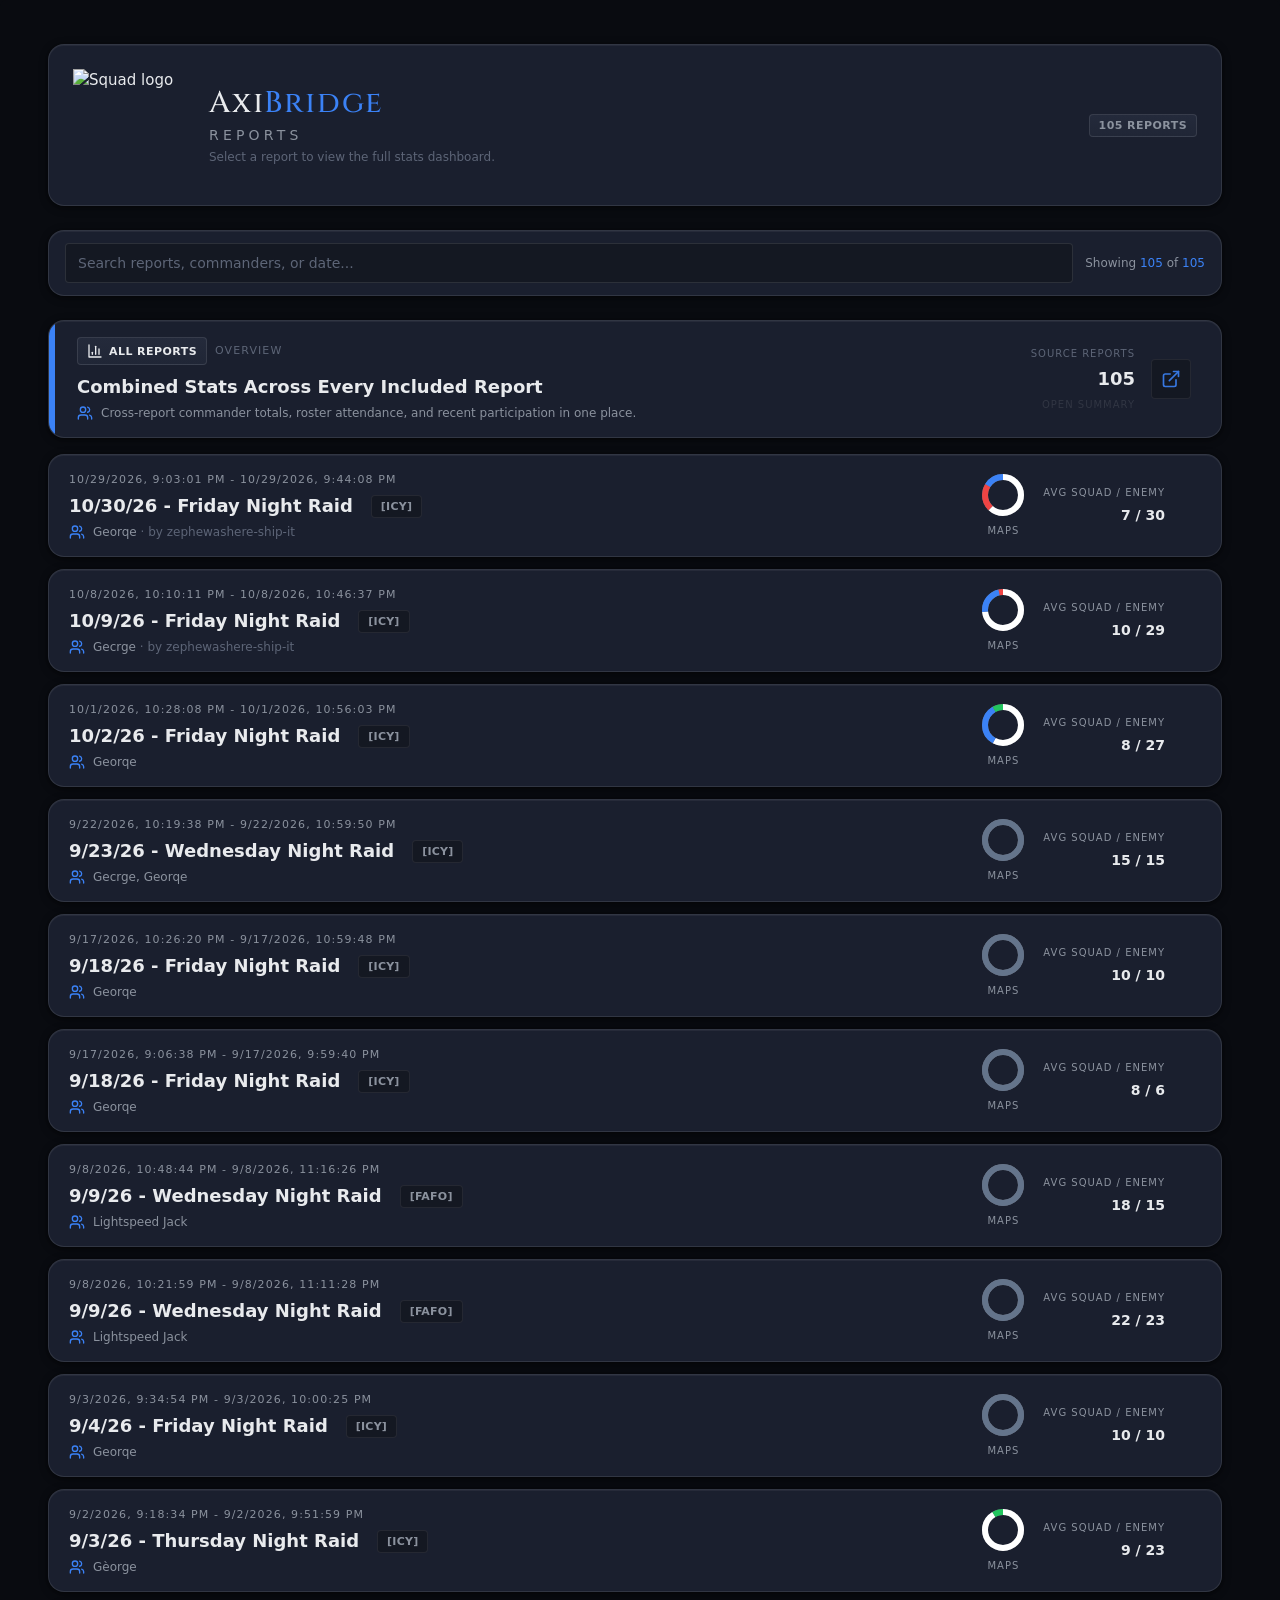
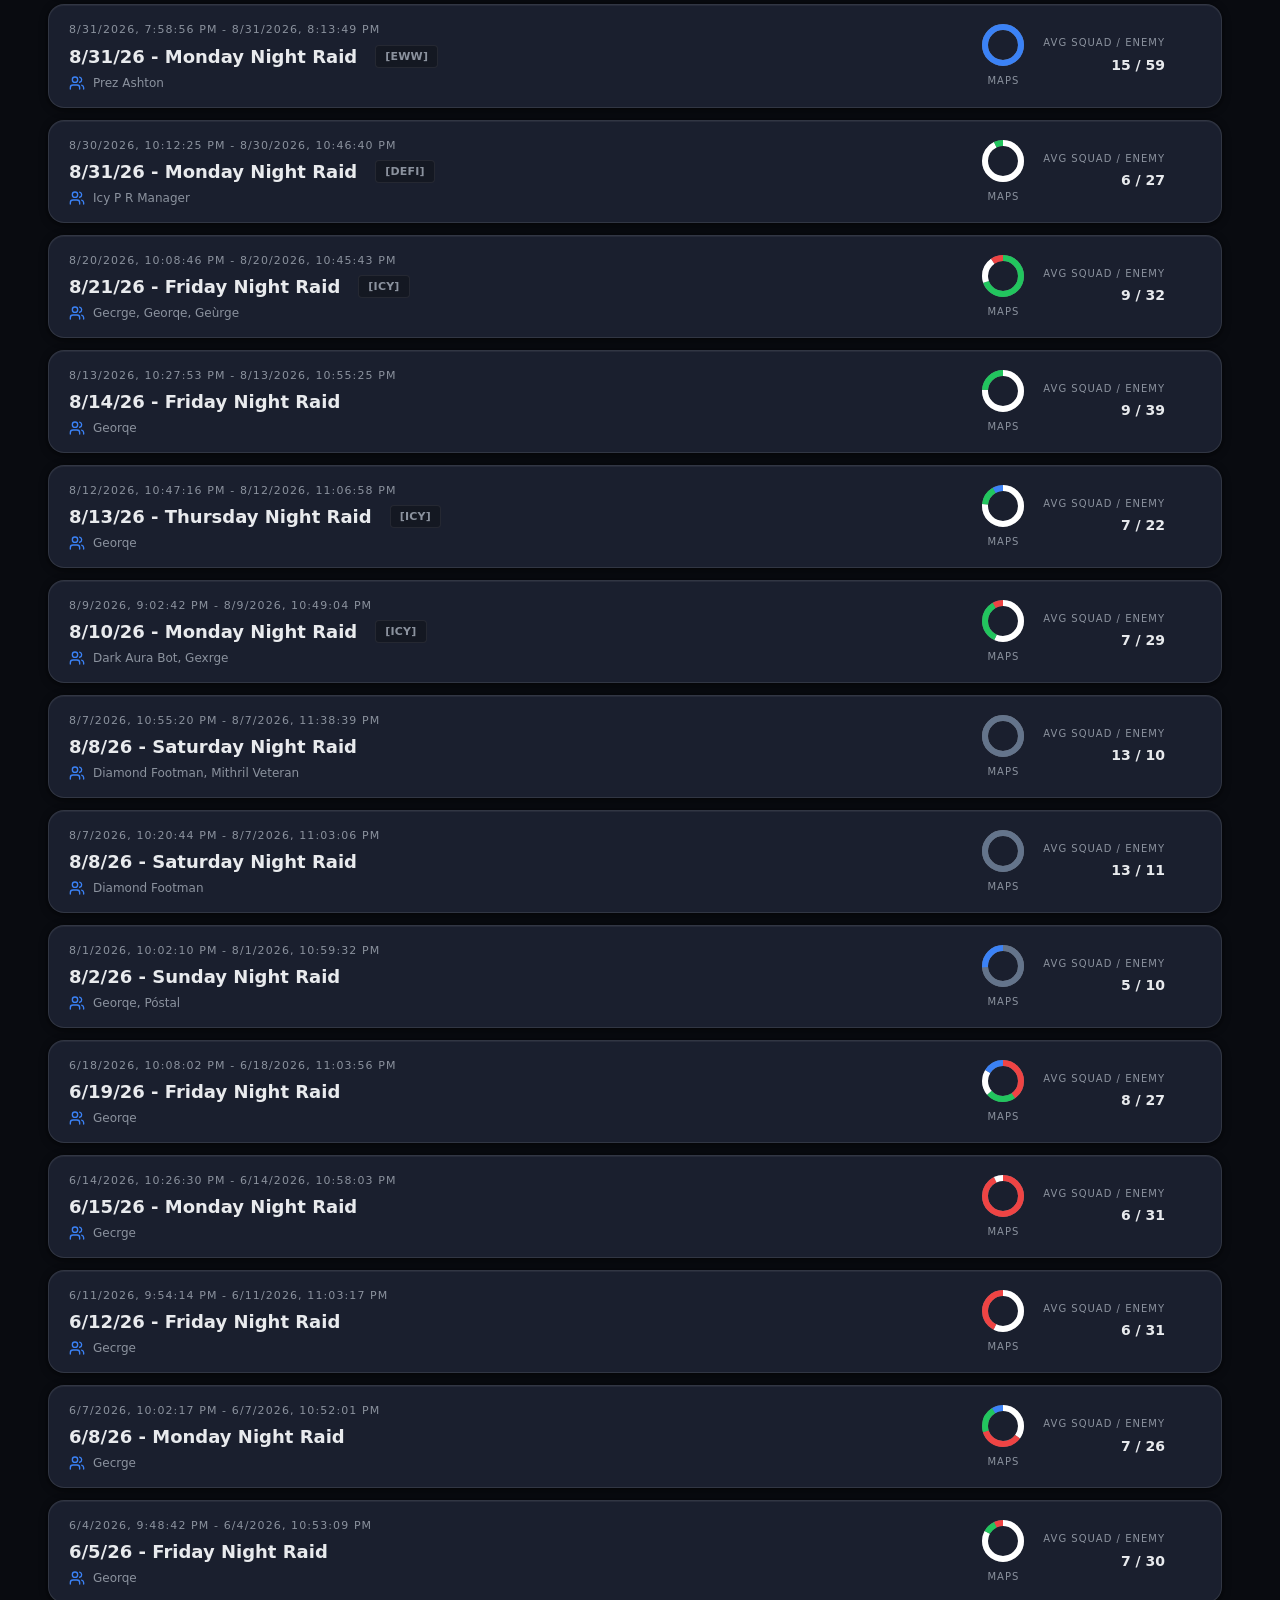
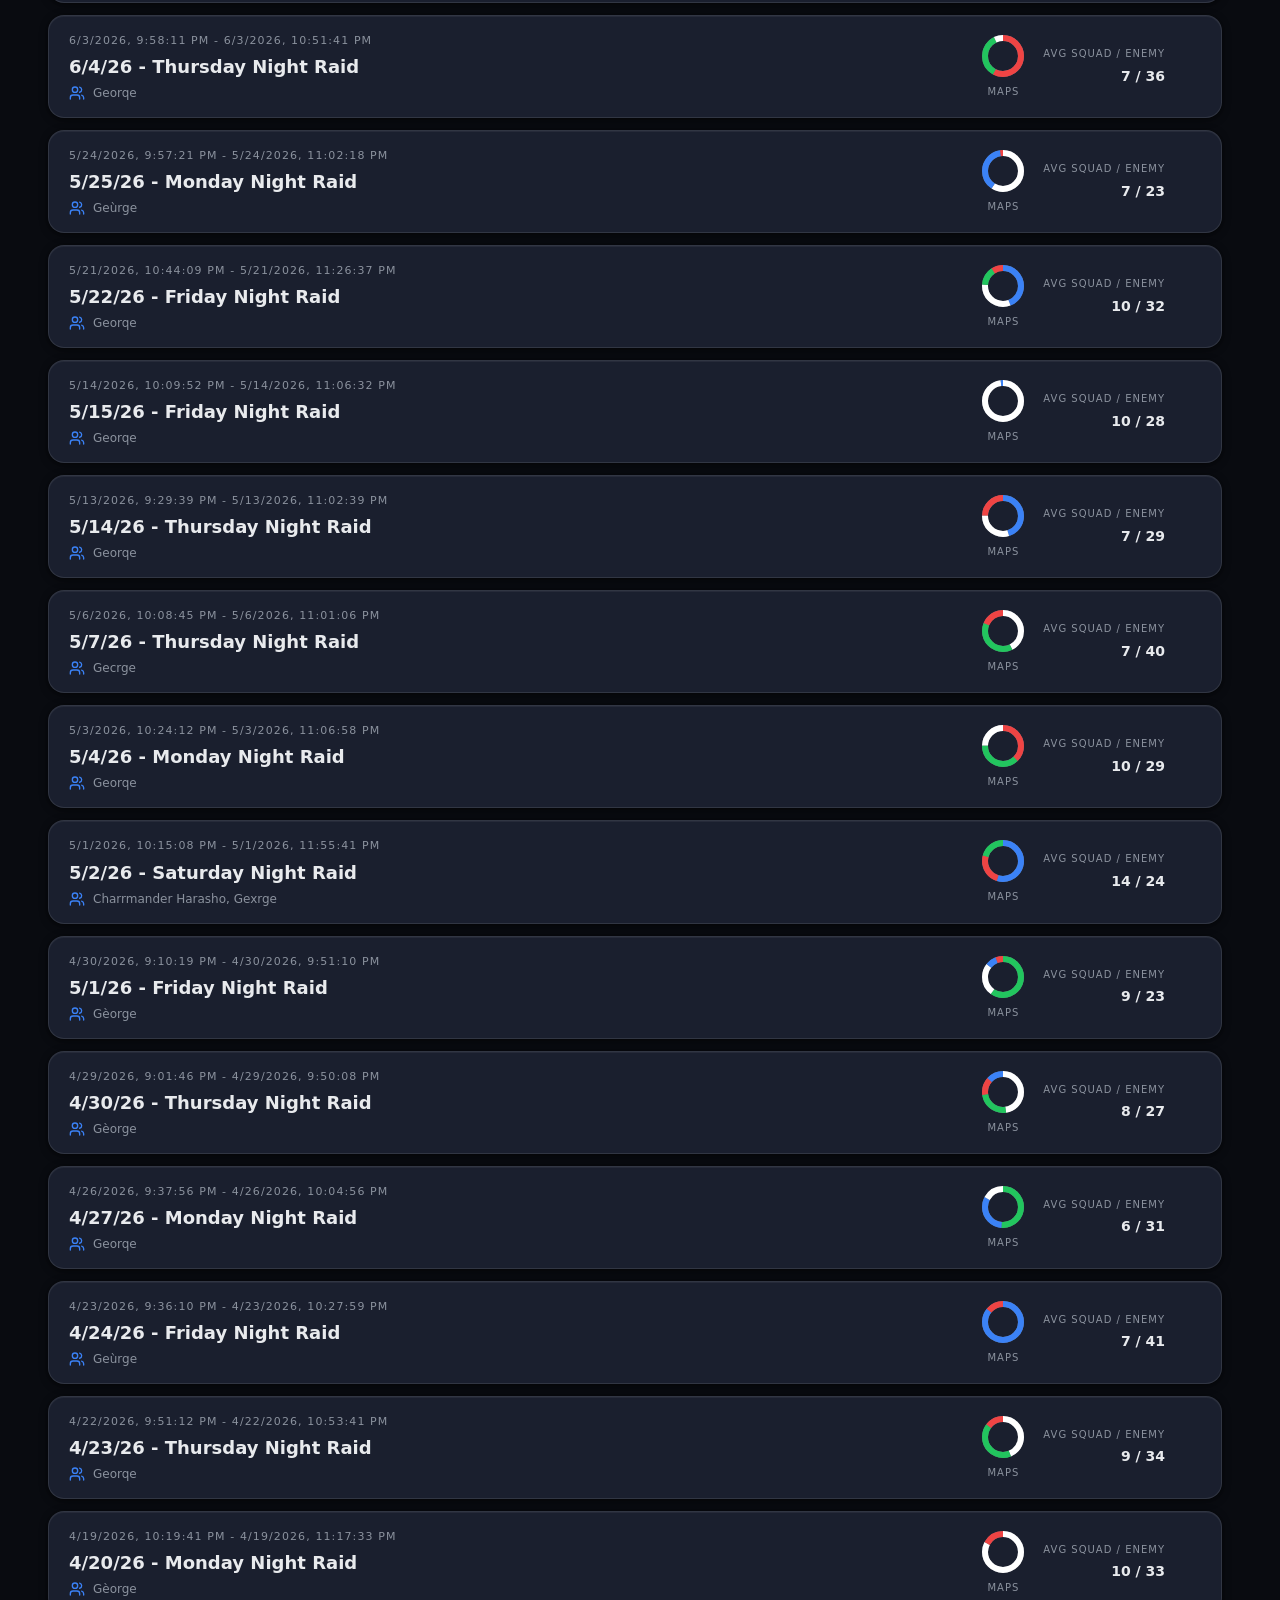
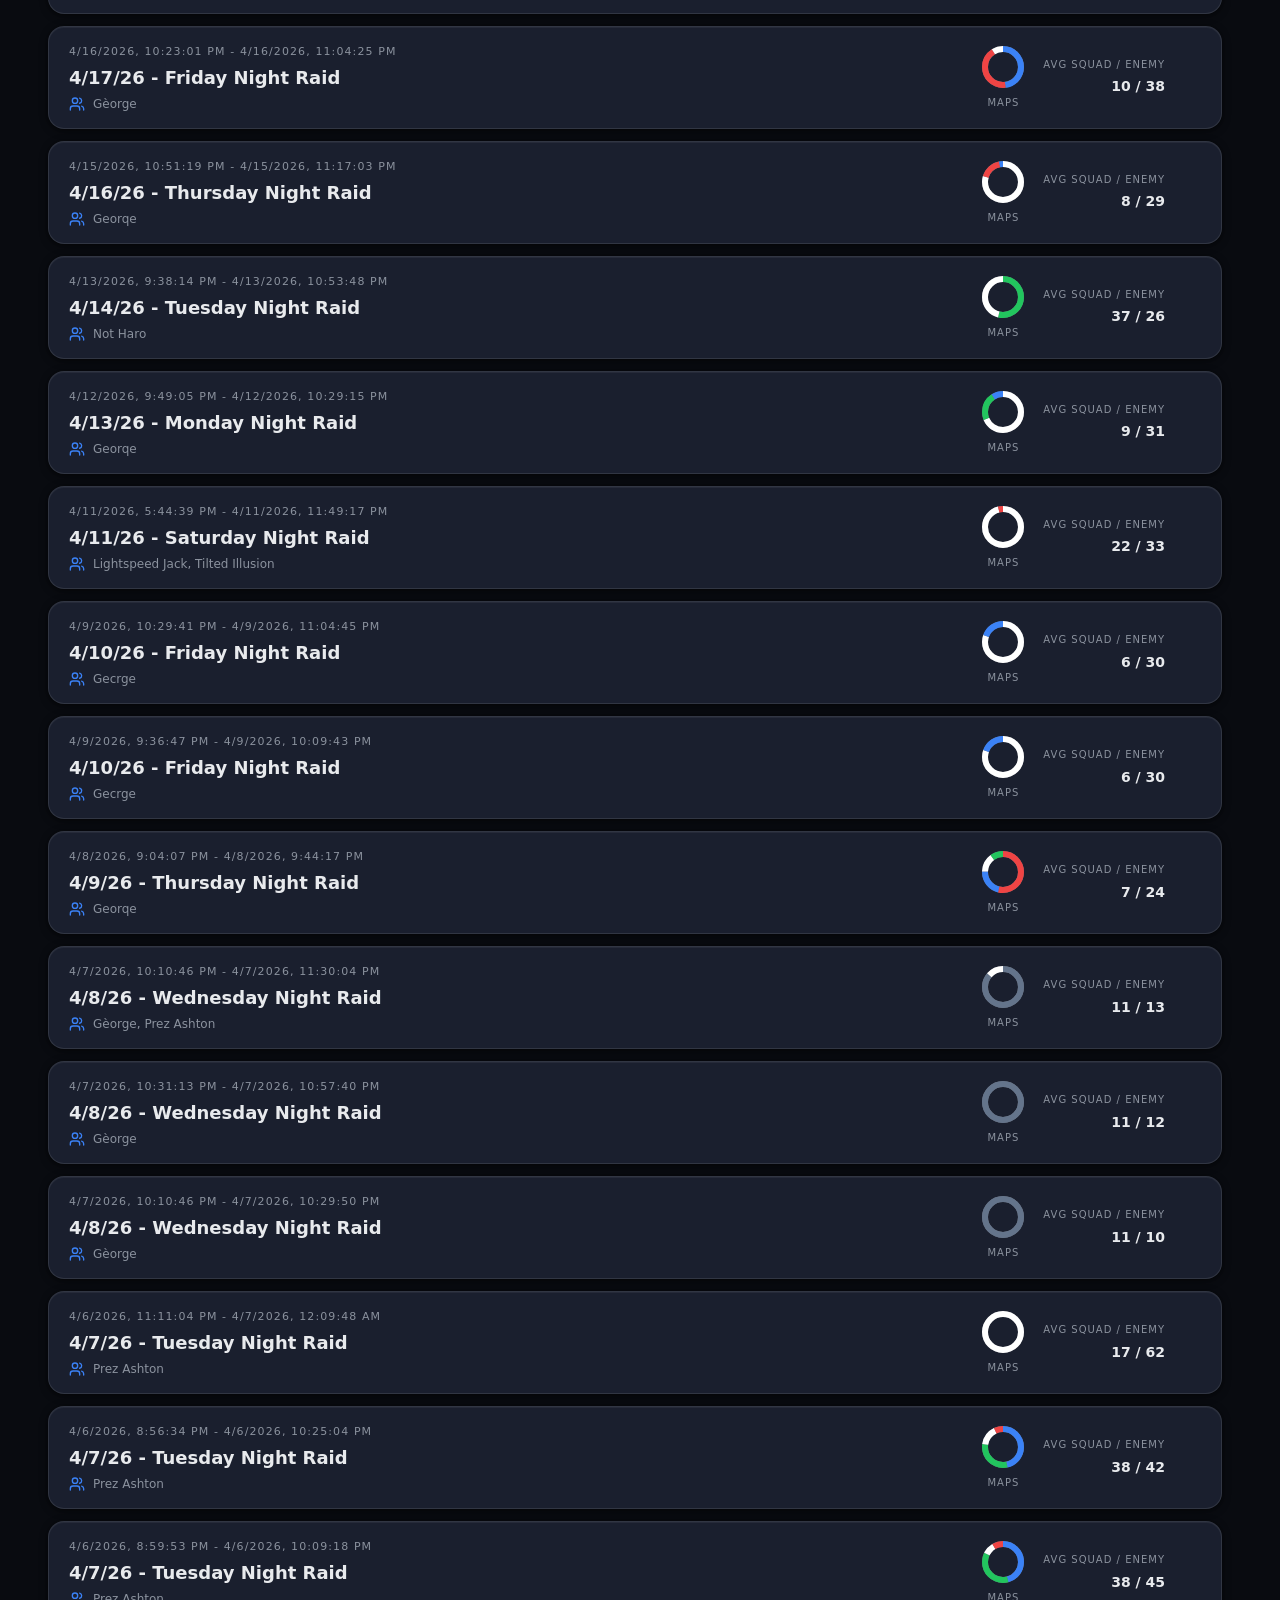
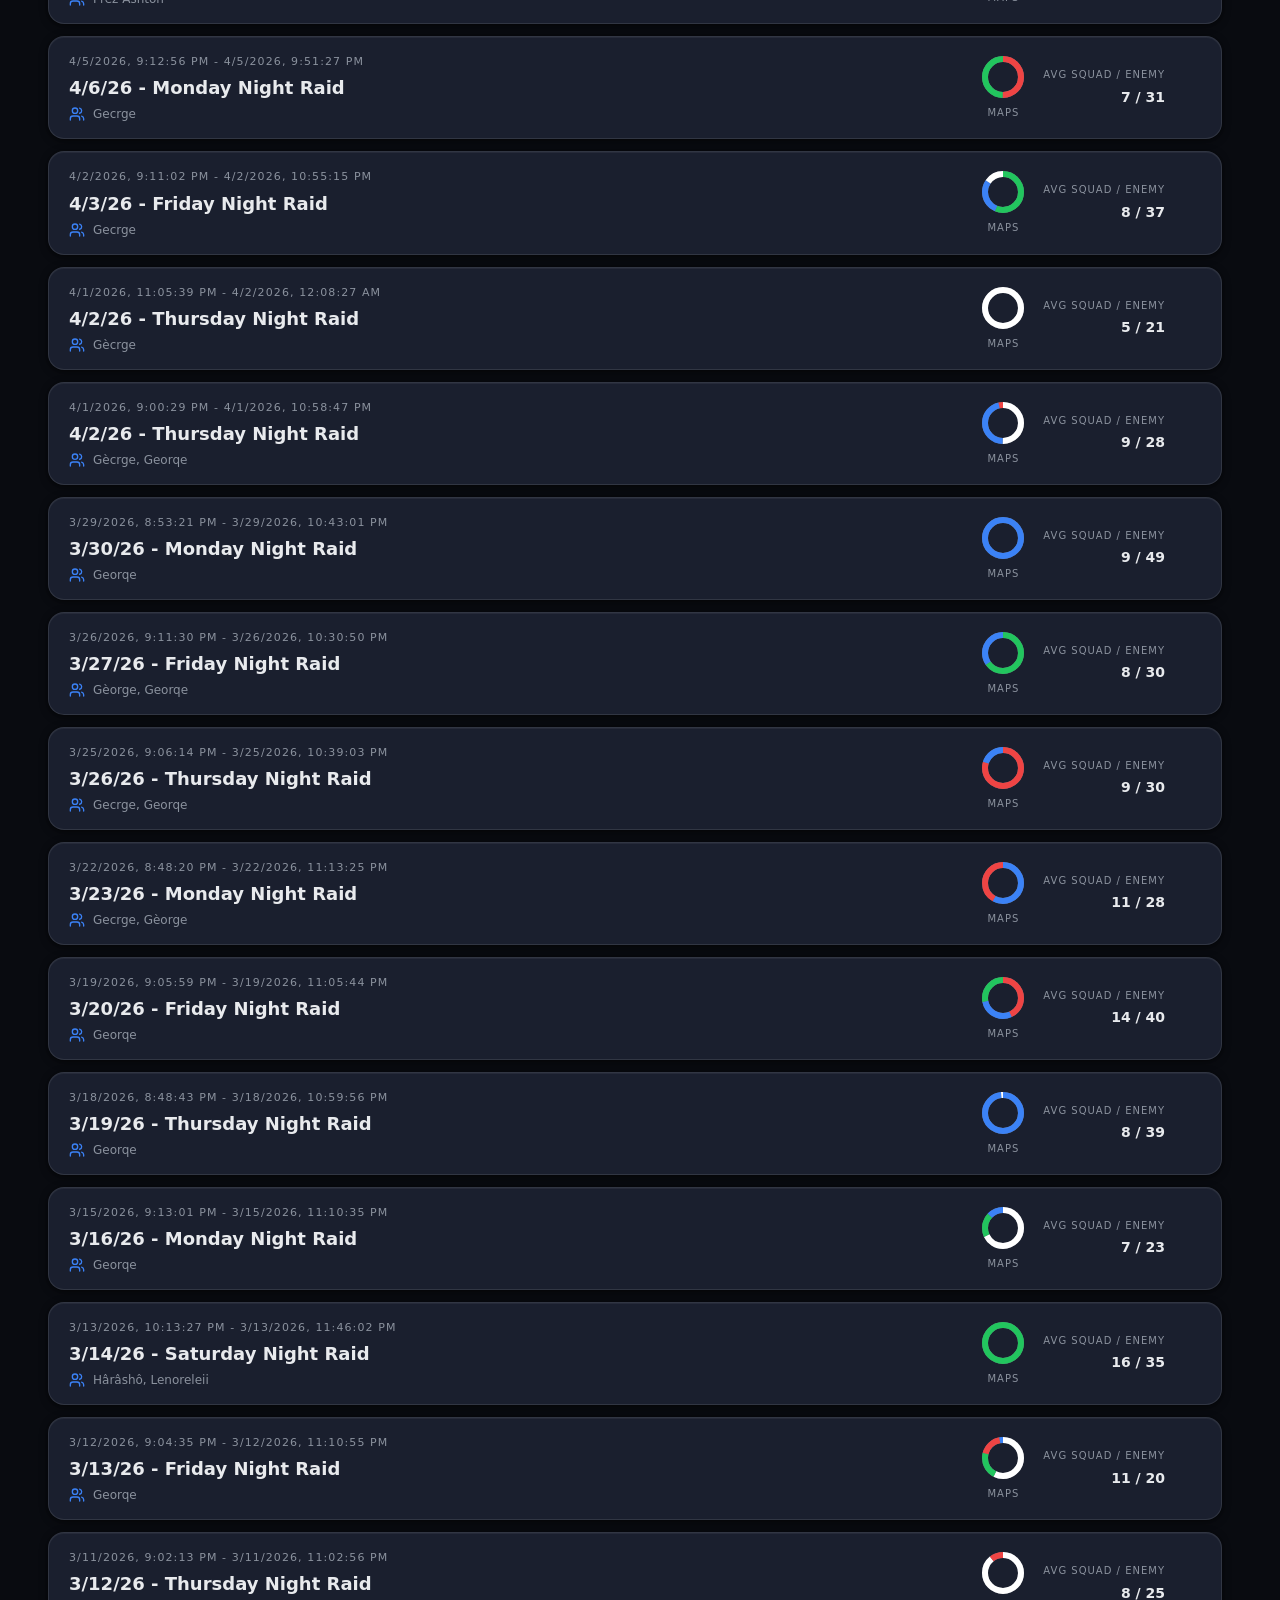
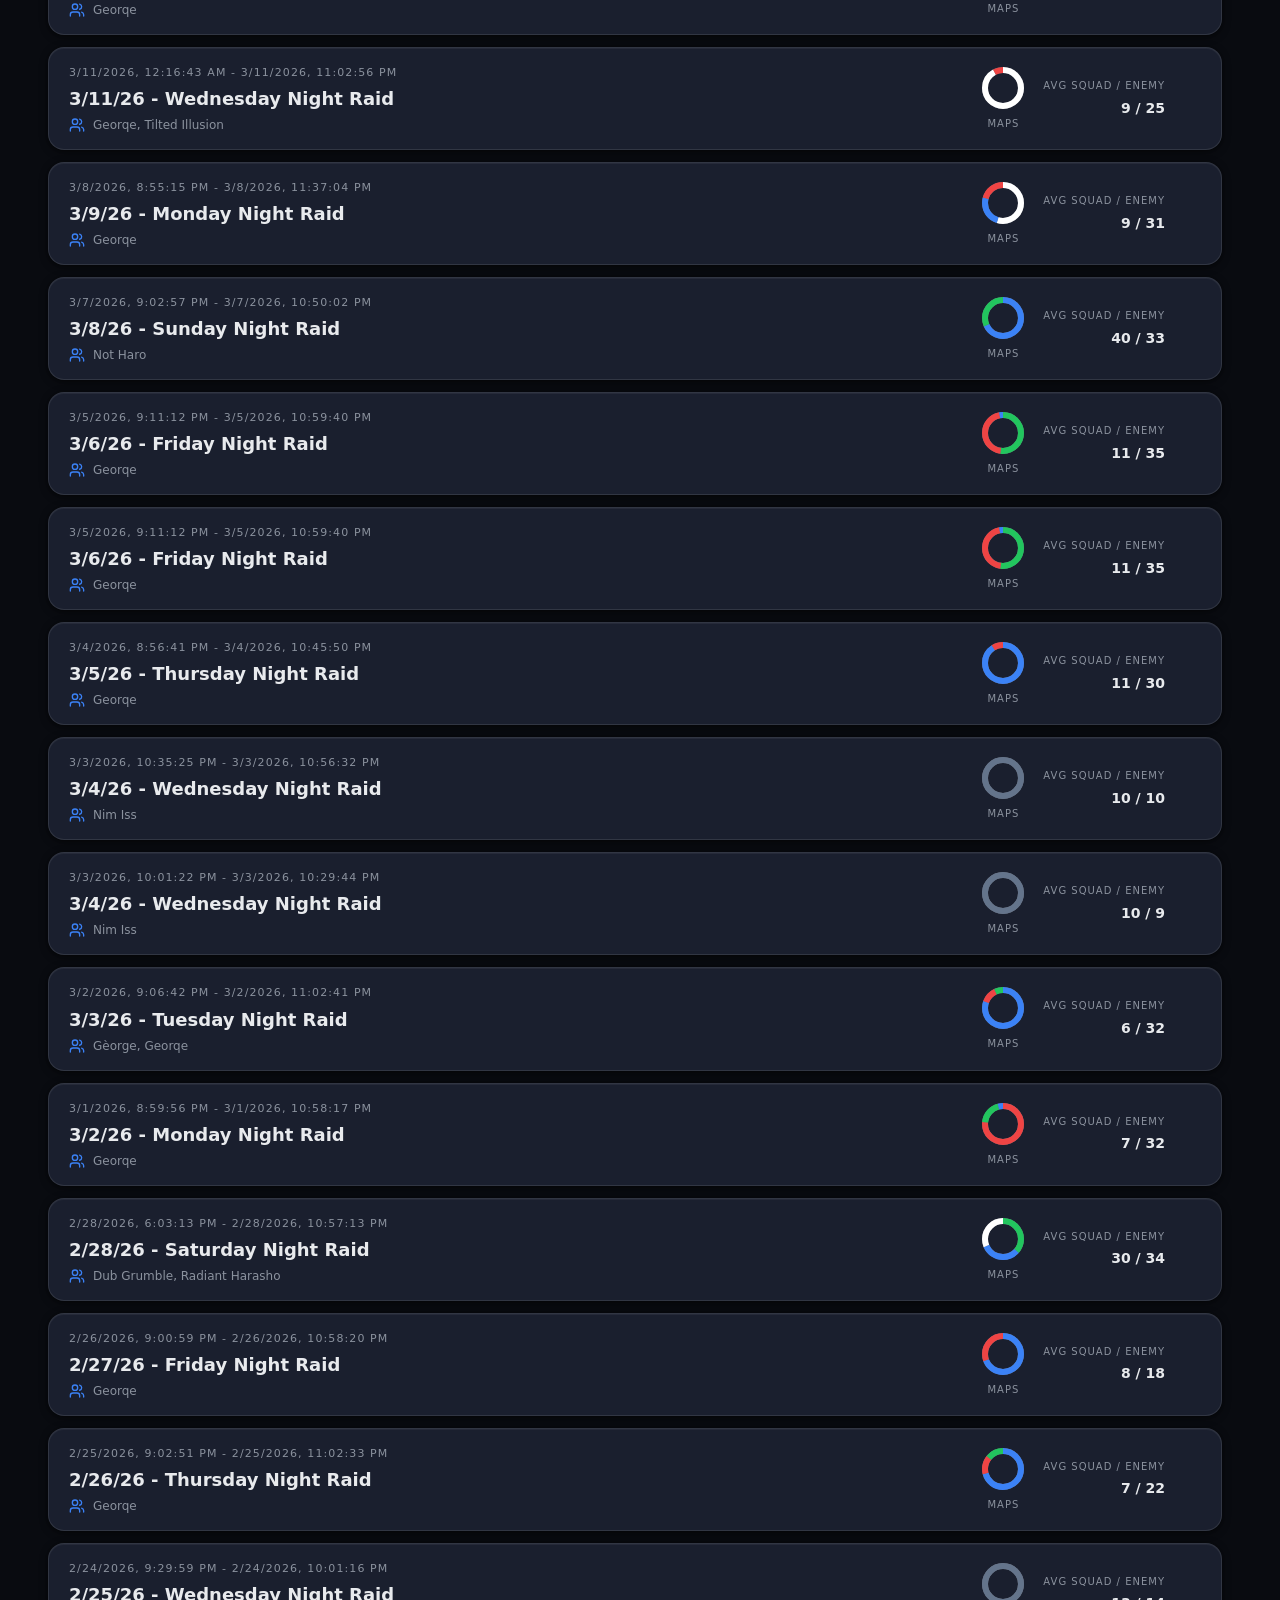
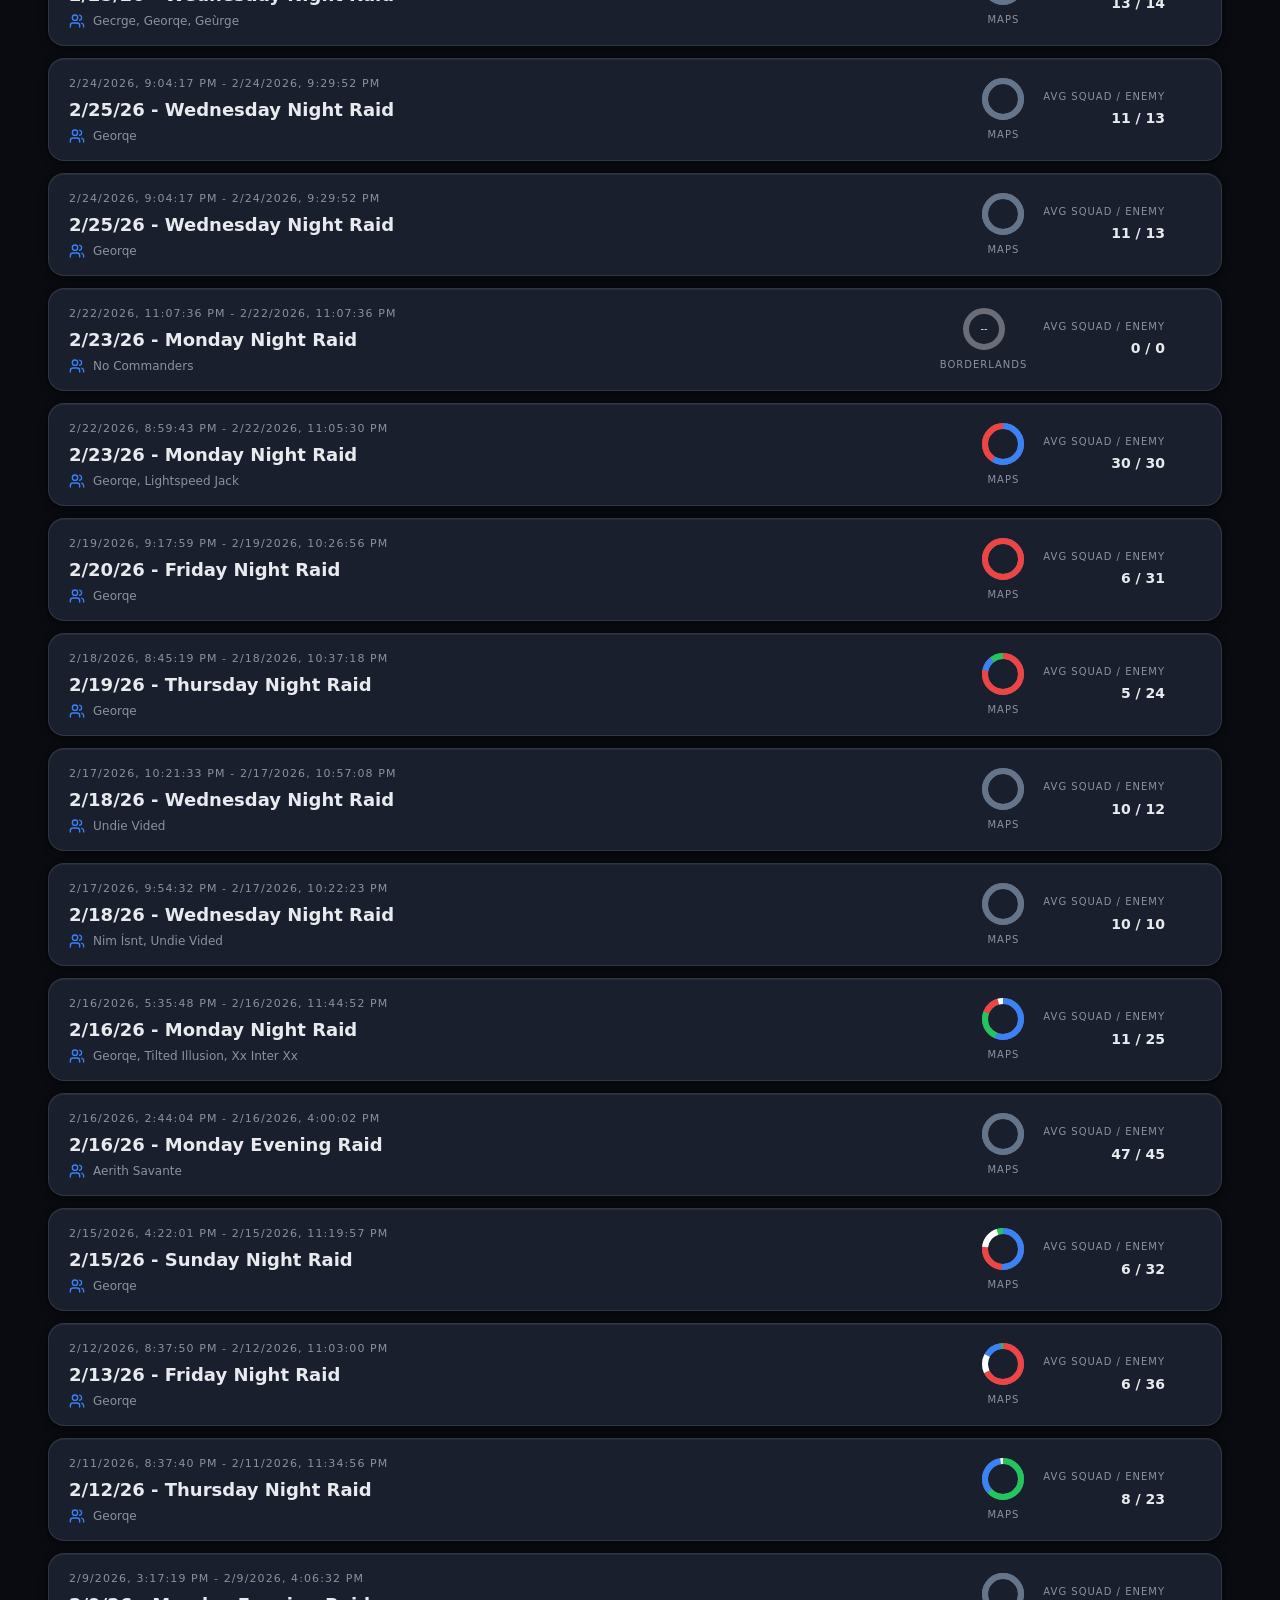
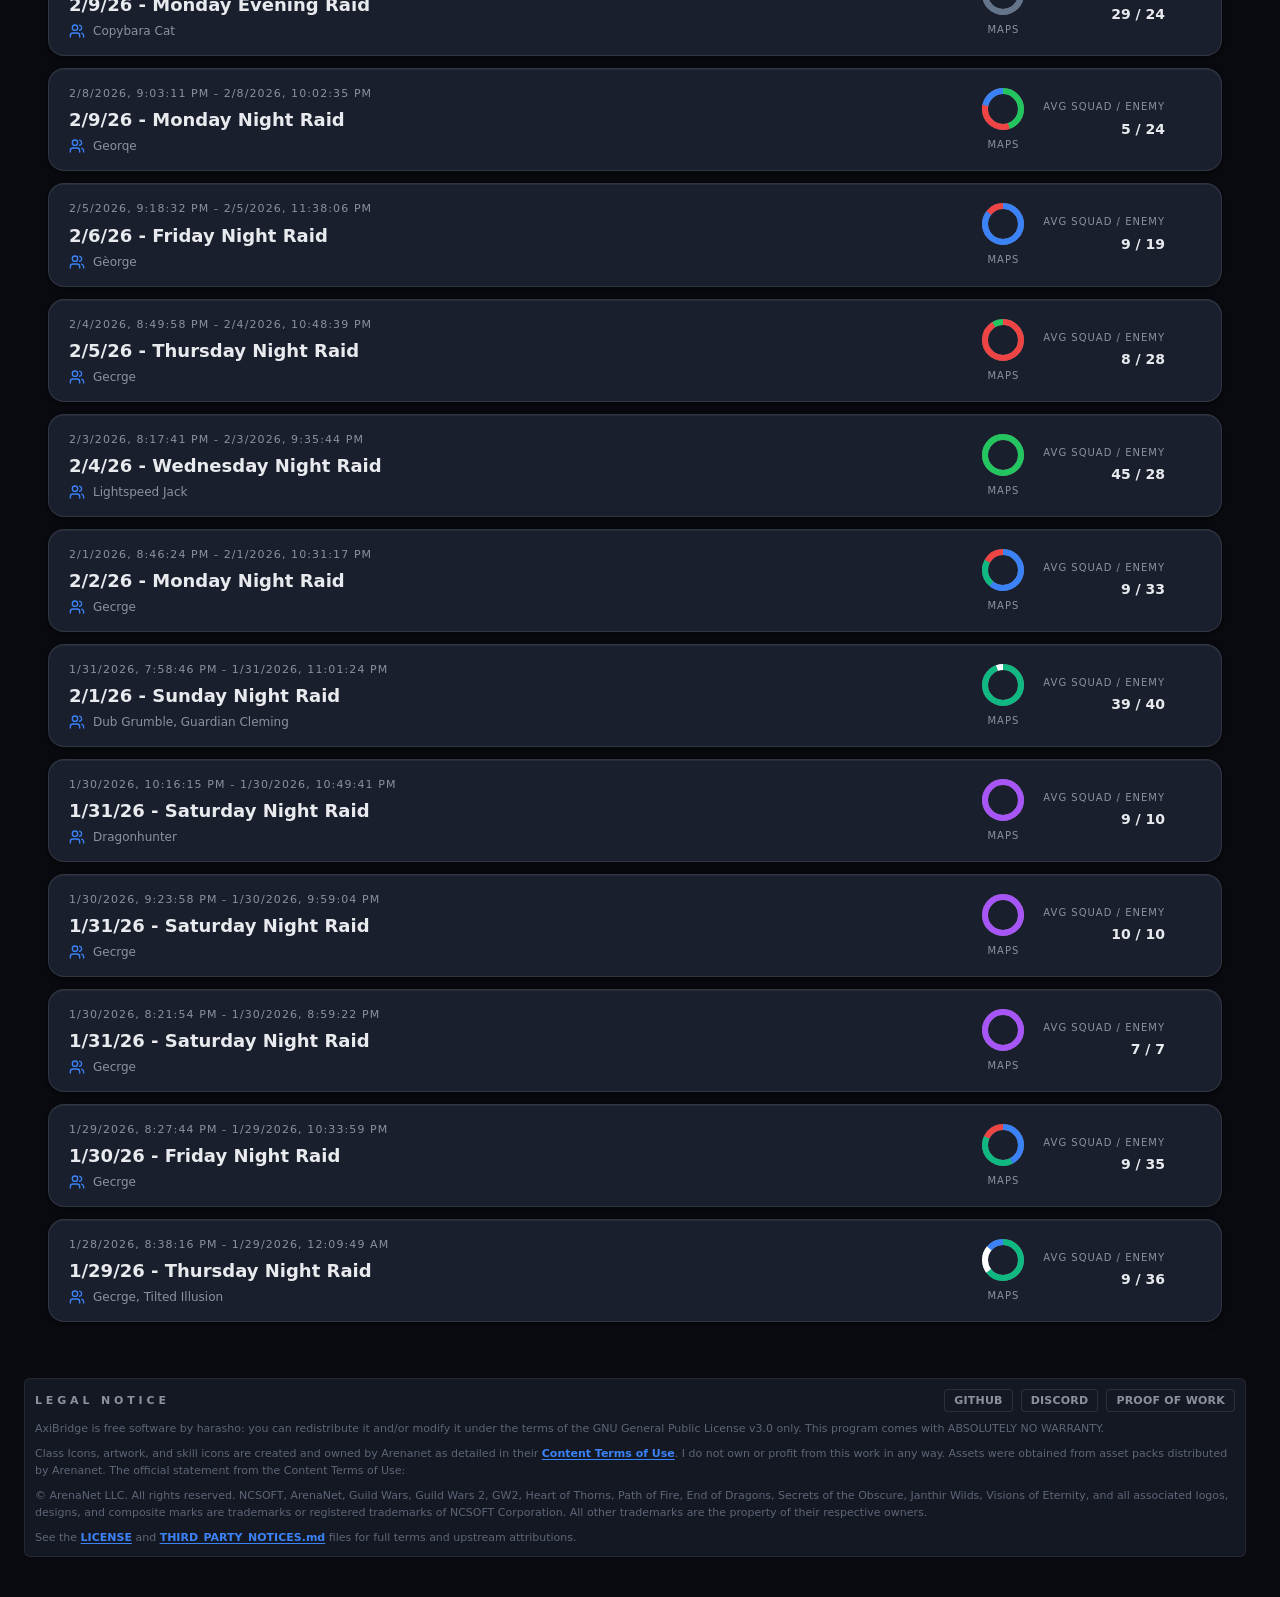
==== commit 2dcbdea1: "Update web report 20261029-210301-zqb8" ====
--- a/index.html
+++ b/index.html
@@ -8,8 +8,8 @@
     <link rel="apple-touch-icon" href="./svg/axibridge-glyph.svg" />
     <meta name="viewport" content="width=device-width, initial-scale=1.0" />
     <title>AxiBridge</title>
-    <script type="module" crossorigin src="./assets/index-yd7OViK5.js"></script>
-    <link rel="stylesheet" crossorigin href="./assets/index-4fvzXpPl.css">
+    <script type="module" crossorigin src="./assets/index-CwFr8PRN.js"></script>
+    <link rel="stylesheet" crossorigin href="./assets/index-BI_c_3EF.css">
   </head>
   <body>
     <div id="root"></div>
--- a/assets/index-BI_c_3EF.css
+++ b/assets/index-BI_c_3EF.css
@@ -0,0 +1 @@
+@import"https://fonts.googleapis.com/css2?family=Cinzel:wght@500;700&family=Inter:wght@400;500;600;700&display=swap";*,:before,:after{--tw-border-spacing-x: 0;--tw-border-spacing-y: 0;--tw-translate-x: 0;--tw-translate-y: 0;--tw-rotate: 0;--tw-skew-x: 0;--tw-skew-y: 0;--tw-scale-x: 1;--tw-scale-y: 1;--tw-pan-x: ;--tw-pan-y: ;--tw-pinch-zoom: ;--tw-scroll-snap-strictness: proximity;--tw-gradient-from-position: ;--tw-gradient-via-position: ;--tw-gradient-to-position: ;--tw-ordinal: ;--tw-slashed-zero: ;--tw-numeric-figure: ;--tw-numeric-spacing: ;--tw-numeric-fraction: ;--tw-ring-inset: ;--tw-ring-offset-width: 0px;--tw-ring-offset-color: #fff;--tw-ring-color: rgb(59 130 246 / .5);--tw-ring-offset-shadow: 0 0 #0000;--tw-ring-shadow: 0 0 #0000;--tw-shadow: 0 0 #0000;--tw-shadow-colored: 0 0 #0000;--tw-blur: ;--tw-brightness: ;--tw-contrast: ;--tw-grayscale: ;--tw-hue-rotate: ;--tw-invert: ;--tw-saturate: ;--tw-sepia: ;--tw-drop-shadow: ;--tw-backdrop-blur: ;--tw-backdrop-brightness: ;--tw-backdrop-contrast: ;--tw-backdrop-grayscale: ;--tw-backdrop-hue-rotate: ;--tw-backdrop-invert: ;--tw-backdrop-opacity: ;--tw-backdrop-saturate: ;--tw-backdrop-sepia: ;--tw-contain-size: ;--tw-contain-layout: ;--tw-contain-paint: ;--tw-contain-style: }::backdrop{--tw-border-spacing-x: 0;--tw-border-spacing-y: 0;--tw-translate-x: 0;--tw-translate-y: 0;--tw-rotate: 0;--tw-skew-x: 0;--tw-skew-y: 0;--tw-scale-x: 1;--tw-scale-y: 1;--tw-pan-x: ;--tw-pan-y: ;--tw-pinch-zoom: ;--tw-scroll-snap-strictness: proximity;--tw-gradient-from-position: ;--tw-gradient-via-position: ;--tw-gradient-to-position: ;--tw-ordinal: ;--tw-slashed-zero: ;--tw-numeric-figure: ;--tw-numeric-spacing: ;--tw-numeric-fraction: ;--tw-ring-inset: ;--tw-ring-offset-width: 0px;--tw-ring-offset-color: #fff;--tw-ring-color: rgb(59 130 246 / .5);--tw-ring-offset-shadow: 0 0 #0000;--tw-ring-shadow: 0 0 #0000;--tw-shadow: 0 0 #0000;--tw-shadow-colored: 0 0 #0000;--tw-blur: ;--tw-brightness: ;--tw-contrast: ;--tw-grayscale: ;--tw-hue-rotate: ;--tw-invert: ;--tw-saturate: ;--tw-sepia: ;--tw-drop-shadow: ;--tw-backdrop-blur: ;--tw-backdrop-brightness: ;--tw-backdrop-contrast: ;--tw-backdrop-grayscale: ;--tw-backdrop-hue-rotate: ;--tw-backdrop-invert: ;--tw-backdrop-opacity: ;--tw-backdrop-saturate: ;--tw-backdrop-sepia: ;--tw-contain-size: ;--tw-contain-layout: ;--tw-contain-paint: ;--tw-contain-style: }*,:before,:after{box-sizing:border-box;border-width:0;border-style:solid;border-color:#e5e7eb}:before,:after{--tw-content: ""}html,:host{line-height:1.5;-webkit-text-size-adjust:100%;-moz-tab-size:4;-o-tab-size:4;tab-size:4;font-family:ui-sans-serif,system-ui,sans-serif,"Apple Color Emoji","Segoe UI Emoji",Segoe UI Symbol,"Noto Color Emoji";font-feature-settings:normal;font-variation-settings:normal;-webkit-tap-highlight-color:transparent}body{margin:0;line-height:inherit}hr{height:0;color:inherit;border-top-width:1px}abbr:where([title]){-webkit-text-decoration:underline dotted;text-decoration:underline dotted}h1,h2,h3,h4,h5,h6{font-size:inherit;font-weight:inherit}a{color:inherit;text-decoration:inherit}b,strong{font-weight:bolder}code,kbd,samp,pre{font-family:ui-monospace,SFMono-Regular,Menlo,Monaco,Consolas,Liberation Mono,Courier New,monospace;font-feature-settings:normal;font-variation-settings:normal;font-size:1em}small{font-size:80%}sub,sup{font-size:75%;line-height:0;position:relative;vertical-align:baseline}sub{bottom:-.25em}sup{top:-.5em}table{text-indent:0;border-color:inherit;border-collapse:collapse}button,input,optgroup,select,textarea{font-family:inherit;font-feature-settings:inherit;font-variation-settings:inherit;font-size:100%;font-weight:inherit;line-height:inherit;letter-spacing:inherit;color:inherit;margin:0;padding:0}button,select{text-transform:none}button,input:where([type=button]),input:where([type=reset]),input:where([type=submit]){-webkit-appearance:button;background-color:transparent;background-image:none}:-moz-focusring{outline:auto}:-moz-ui-invalid{box-shadow:none}progress{vertical-align:baseline}::-webkit-inner-spin-button,::-webkit-outer-spin-button{height:auto}[type=search]{-webkit-appearance:textfield;outline-offset:-2px}::-webkit-search-decoration{-webkit-appearance:none}::-webkit-file-upload-button{-webkit-appearance:button;font:inherit}summary{display:list-item}blockquote,dl,dd,h1,h2,h3,h4,h5,h6,hr,figure,p,pre{margin:0}fieldset{margin:0;padding:0}legend{padding:0}ol,ul,menu{list-style:none;margin:0;padding:0}dialog{padding:0}textarea{resize:vertical}input::-moz-placeholder,textarea::-moz-placeholder{opacity:1;color:#9ca3af}input::placeholder,textarea::placeholder{opacity:1;color:#9ca3af}button,[role=button]{cursor:pointer}:disabled{cursor:default}img,svg,video,canvas,audio,iframe,embed,object{display:block;vertical-align:middle}img,video{max-width:100%;height:auto}[hidden]:where(:not([hidden=until-found])){display:none}.\!container{width:100%!important}.container{width:100%}@media(min-width:640px){.\!container{max-width:640px!important}.container{max-width:640px}}@media(min-width:768px){.\!container{max-width:768px!important}.container{max-width:768px}}@media(min-width:1024px){.\!container{max-width:1024px!important}.container{max-width:1024px}}@media(min-width:1280px){.\!container{max-width:1280px!important}.container{max-width:1280px}}@media(min-width:1536px){.\!container{max-width:1536px!important}.container{max-width:1536px}}.pointer-events-none{pointer-events:none}.pointer-events-auto{pointer-events:auto}.\!visible{visibility:visible!important}.visible{visibility:visible}.invisible{visibility:hidden}.collapse{visibility:collapse}.static{position:static}.fixed{position:fixed}.absolute{position:absolute}.relative{position:relative}.sticky{position:sticky}.inset-0{top:0;right:0;bottom:0;left:0}.inset-\[0\.7px\]{top:.7px;right:.7px;bottom:.7px;left:.7px}.inset-y-0{top:0;bottom:0}.-bottom-0\.5{bottom:-.125rem}.-bottom-1{bottom:-.25rem}.-left-8{left:-2rem}.-right-0\.5{right:-.125rem}.-right-1{right:-.25rem}.-top-0\.5{top:-.125rem}.bottom-0{bottom:0}.bottom-1{bottom:.25rem}.bottom-4{bottom:1rem}.bottom-\[3px\]{bottom:3px}.bottom-full{bottom:100%}.left-0{left:0}.left-1\/2{left:50%}.left-3{left:.75rem}.left-4{left:1rem}.right-0{right:0}.right-2{right:.5rem}.right-4{right:1rem}.top-0{top:0}.top-1{top:.25rem}.top-1\/2{top:50%}.top-2{top:.5rem}.top-\[3px\]{top:3px}.top-\[calc\(100\%\+4px\)\]{top:calc(100% + 4px)}.top-full{top:100%}.isolate{isolation:isolate}.\!z-20{z-index:20!important}.z-10{z-index:10}.z-20{z-index:20}.z-30{z-index:30}.z-40{z-index:40}.z-50{z-index:50}.z-\[10000\]{z-index:10000}.z-\[9999\]{z-index:9999}.order-first{order:-9999}.col-span-3{grid-column:span 3 / span 3}.row-span-2{grid-row:span 2 / span 2}.m-0{margin:0}.m-3{margin:.75rem}.-mx-1{margin-left:-.25rem;margin-right:-.25rem}.-mx-4{margin-left:-1rem;margin-right:-1rem}.mx-1{margin-left:.25rem;margin-right:.25rem}.mx-1\.5{margin-left:.375rem;margin-right:.375rem}.mx-3{margin-left:.75rem;margin-right:.75rem}.mx-4{margin-left:1rem;margin-right:1rem}.mx-auto{margin-left:auto;margin-right:auto}.my-3{margin-top:.75rem;margin-bottom:.75rem}.\!mb-0{margin-bottom:0!important}.\!mt-0{margin-top:0!important}.-mr-\[176px\]{margin-right:-176px}.mb-0\.5{margin-bottom:.125rem}.mb-1{margin-bottom:.25rem}.mb-1\.5{margin-bottom:.375rem}.mb-2{margin-bottom:.5rem}.mb-2\.5{margin-bottom:.625rem}.mb-3{margin-bottom:.75rem}.mb-3\.5{margin-bottom:.875rem}.mb-4{margin-bottom:1rem}.mb-6{margin-bottom:1.5rem}.mb-\[var\(--axi-offset-panel\)\]{margin-bottom:var(--axi-offset-panel)}.ml-1{margin-left:.25rem}.ml-1\.5{margin-left:.375rem}.ml-2{margin-left:.5rem}.ml-3{margin-left:.75rem}.ml-6{margin-left:1.5rem}.ml-auto{margin-left:auto}.mr-3{margin-right:.75rem}.mt-0\.5{margin-top:.125rem}.mt-1{margin-top:.25rem}.mt-1\.5{margin-top:.375rem}.mt-10{margin-top:2.5rem}.mt-2{margin-top:.5rem}.mt-2\.5{margin-top:.625rem}.mt-3{margin-top:.75rem}.mt-3\.5{margin-top:.875rem}.mt-4{margin-top:1rem}.mt-5{margin-top:1.25rem}.mt-6{margin-top:1.5rem}.mt-8{margin-top:2rem}.mt-\[7px\]{margin-top:7px}.mt-auto{margin-top:auto}.mt-px{margin-top:1px}.block{display:block}.inline-block{display:inline-block}.inline{display:inline}.flex{display:flex}.inline-flex{display:inline-flex}.\!table{display:table!important}.table{display:table}.grid{display:grid}.contents{display:contents}.hidden{display:none}.aspect-square{aspect-ratio:1 / 1}.h-0{height:0px}.h-10{height:2.5rem}.h-12{height:3rem}.h-14{height:3.5rem}.h-16{height:4rem}.h-2{height:.5rem}.h-2\.5{height:.625rem}.h-20{height:5rem}.h-24{height:6rem}.h-3{height:.75rem}.h-3\.5{height:.875rem}.h-32{height:8rem}.h-4{height:1rem}.h-5{height:1.25rem}.h-6{height:1.5rem}.h-64{height:16rem}.h-7{height:1.75rem}.h-8{height:2rem}.h-9{height:2.25rem}.h-\[12vh\]{height:12vh}.h-\[15px\]{height:15px}.h-\[18px\]{height:18px}.h-\[19px\]{height:19px}.h-\[220px\]{height:220px}.h-\[240px\]{height:240px}.h-\[260px\]{height:260px}.h-\[280px\]{height:280px}.h-\[300px\]{height:300px}.h-\[30px\]{height:30px}.h-\[320px\]{height:320px}.h-\[34px\]{height:34px}.h-\[360px\]{height:360px}.h-\[400px\]{height:400px}.h-\[480px\]{height:480px}.h-\[500px\]{height:500px}.h-\[65vh\]{height:65vh}.h-\[min\(82vh\,860px\)\]{height:min(82vh,860px)}.h-full{height:100%}.h-px{height:1px}.h-screen{height:100vh}.max-h-0{max-height:0px}.max-h-24{max-height:6rem}.max-h-28{max-height:7rem}.max-h-40{max-height:10rem}.max-h-56{max-height:14rem}.max-h-60{max-height:15rem}.max-h-64{max-height:16rem}.max-h-72{max-height:18rem}.max-h-80{max-height:20rem}.max-h-96{max-height:24rem}.max-h-\[260px\]{max-height:260px}.max-h-\[300px\]{max-height:300px}.max-h-\[30rem\]{max-height:30rem}.max-h-\[320px\]{max-height:320px}.max-h-\[32rem\]{max-height:32rem}.max-h-\[360px\]{max-height:360px}.max-h-\[420px\]{max-height:420px}.max-h-\[50vh\]{max-height:50vh}.max-h-\[560px\]{max-height:560px}.max-h-\[60vh\]{max-height:60vh}.max-h-\[65vh\]{max-height:65vh}.max-h-\[85vh\]{max-height:85vh}.max-h-\[92vh\]{max-height:92vh}.max-h-\[99999px\]{max-height:99999px}.max-h-none{max-height:none}.min-h-0{min-height:0px}.min-h-10{min-height:2.5rem}.min-h-\[108px\]{min-height:108px}.min-h-\[126px\]{min-height:126px}.min-h-\[140px\]{min-height:140px}.min-h-\[182px\]{min-height:182px}.min-h-\[26px\]{min-height:26px}.min-h-\[28px\]{min-height:28px}.min-h-\[40px\]{min-height:40px}.min-h-\[56px\]{min-height:56px}.min-h-\[58px\]{min-height:58px}.min-h-\[60vh\]{min-height:60vh}.min-h-screen{min-height:100vh}.w-1\.5{width:.375rem}.w-10{width:2.5rem}.w-12{width:3rem}.w-16{width:4rem}.w-2{width:.5rem}.w-2\.5{width:.625rem}.w-20{width:5rem}.w-3{width:.75rem}.w-3\.5{width:.875rem}.w-36{width:9rem}.w-4{width:1rem}.w-44{width:11rem}.w-5{width:1.25rem}.w-52{width:13rem}.w-56{width:14rem}.w-6{width:1.5rem}.w-64{width:16rem}.w-7{width:1.75rem}.w-8{width:2rem}.w-80{width:20rem}.w-9{width:2.25rem}.w-96{width:24rem}.w-\[15px\]{width:15px}.w-\[18px\]{width:18px}.w-\[19px\]{width:19px}.w-\[240px\]{width:240px}.w-\[248px\]{width:248px}.w-\[260px\]{width:260px}.w-\[2px\]{width:2px}.w-\[30px\]{width:30px}.w-\[320px\]{width:320px}.w-\[4\.5rem\]{width:4.5rem}.w-auto{width:auto}.w-full{width:100%}.w-max{width:-moz-max-content;width:max-content}.w-px{width:1px}.w-screen{width:100vw}.min-w-0{min-width:0px}.min-w-8{min-width:2rem}.min-w-\[110px\]{min-width:110px}.min-w-\[240px\]{min-width:240px}.min-w-\[260px\]{min-width:260px}.min-w-\[30px\]{min-width:30px}.min-w-\[420px\]{min-width:420px}.min-w-\[440px\]{min-width:440px}.min-w-\[560px\]{min-width:560px}.min-w-\[620px\]{min-width:620px}.min-w-\[640px\]{min-width:640px}.min-w-\[700px\]{min-width:700px}.min-w-\[720px\]{min-width:720px}.min-w-\[760px\]{min-width:760px}.min-w-\[860px\]{min-width:860px}.min-w-\[900px\]{min-width:900px}.max-w-3xl{max-width:48rem}.max-w-4xl{max-width:56rem}.max-w-\[120px\]{max-width:120px}.max-w-\[12rem\]{max-width:12rem}.max-w-\[140px\]{max-width:140px}.max-w-\[160px\]{max-width:160px}.max-w-\[16rem\]{max-width:16rem}.max-w-\[170px\]{max-width:170px}.max-w-\[180px\]{max-width:180px}.max-w-\[200px\]{max-width:200px}.max-w-\[2150px\]{max-width:2150px}.max-w-\[58vw\]{max-width:58vw}.max-w-\[80vw\]{max-width:80vw}.max-w-full{max-width:100%}.max-w-md{max-width:28rem}.max-w-none{max-width:none}.max-w-sm{max-width:24rem}.max-w-xs{max-width:20rem}.flex-1{flex:1 1 0%}.flex-none{flex:none}.flex-shrink{flex-shrink:1}.flex-shrink-0{flex-shrink:0}.shrink{flex-shrink:1}.shrink-0{flex-shrink:0}.grow{flex-grow:1}.-translate-x-1\/2{--tw-translate-x: -50%;transform:translate(var(--tw-translate-x),var(--tw-translate-y)) rotate(var(--tw-rotate)) skew(var(--tw-skew-x)) skewY(var(--tw-skew-y)) scaleX(var(--tw-scale-x)) scaleY(var(--tw-scale-y))}.-translate-x-full{--tw-translate-x: -100%;transform:translate(var(--tw-translate-x),var(--tw-translate-y)) rotate(var(--tw-rotate)) skew(var(--tw-skew-x)) skewY(var(--tw-skew-y)) scaleX(var(--tw-scale-x)) scaleY(var(--tw-scale-y))}.-translate-y-1\/2{--tw-translate-y: -50%;transform:translate(var(--tw-translate-x),var(--tw-translate-y)) rotate(var(--tw-rotate)) skew(var(--tw-skew-x)) skewY(var(--tw-skew-y)) scaleX(var(--tw-scale-x)) scaleY(var(--tw-scale-y))}.-translate-y-2{--tw-translate-y: -.5rem;transform:translate(var(--tw-translate-x),var(--tw-translate-y)) rotate(var(--tw-rotate)) skew(var(--tw-skew-x)) skewY(var(--tw-skew-y)) scaleX(var(--tw-scale-x)) scaleY(var(--tw-scale-y))}.translate-x-0{--tw-translate-x: 0px;transform:translate(var(--tw-translate-x),var(--tw-translate-y)) rotate(var(--tw-rotate)) skew(var(--tw-skew-x)) skewY(var(--tw-skew-y)) scaleX(var(--tw-scale-x)) scaleY(var(--tw-scale-y))}.translate-y-0{--tw-translate-y: 0px;transform:translate(var(--tw-translate-x),var(--tw-translate-y)) rotate(var(--tw-rotate)) skew(var(--tw-skew-x)) skewY(var(--tw-skew-y)) scaleX(var(--tw-scale-x)) scaleY(var(--tw-scale-y))}.translate-y-6{--tw-translate-y: 1.5rem;transform:translate(var(--tw-translate-x),var(--tw-translate-y)) rotate(var(--tw-rotate)) skew(var(--tw-skew-x)) skewY(var(--tw-skew-y)) scaleX(var(--tw-scale-x)) scaleY(var(--tw-scale-y))}.-rotate-90{--tw-rotate: -90deg;transform:translate(var(--tw-translate-x),var(--tw-translate-y)) rotate(var(--tw-rotate)) skew(var(--tw-skew-x)) skewY(var(--tw-skew-y)) scaleX(var(--tw-scale-x)) scaleY(var(--tw-scale-y))}.rotate-180{--tw-rotate: 180deg;transform:translate(var(--tw-translate-x),var(--tw-translate-y)) rotate(var(--tw-rotate)) skew(var(--tw-skew-x)) skewY(var(--tw-skew-y)) scaleX(var(--tw-scale-x)) scaleY(var(--tw-scale-y))}.scale-105{--tw-scale-x: 1.05;--tw-scale-y: 1.05;transform:translate(var(--tw-translate-x),var(--tw-translate-y)) rotate(var(--tw-rotate)) skew(var(--tw-skew-x)) skewY(var(--tw-skew-y)) scaleX(var(--tw-scale-x)) scaleY(var(--tw-scale-y))}.transform{transform:translate(var(--tw-translate-x),var(--tw-translate-y)) rotate(var(--tw-rotate)) skew(var(--tw-skew-x)) skewY(var(--tw-skew-y)) scaleX(var(--tw-scale-x)) scaleY(var(--tw-scale-y))}.animate-\[fadeUp_0\.6s_ease-out\]{animation:fadeUp .6s ease-out}@keyframes pulse{50%{opacity:.5}}.animate-pulse{animation:pulse 2s cubic-bezier(.4,0,.6,1) infinite}@keyframes spin{to{transform:rotate(360deg)}}.animate-spin{animation:spin 1s linear infinite}.cursor-help{cursor:help}.cursor-not-allowed{cursor:not-allowed}.cursor-pointer{cursor:pointer}.select-none{-webkit-user-select:none;-moz-user-select:none;user-select:none}.resize{resize:both}.scroll-mt-24{scroll-margin-top:6rem}.scroll-mt-6{scroll-margin-top:1.5rem}.list-decimal{list-style-type:decimal}.appearance-none{-webkit-appearance:none;-moz-appearance:none;appearance:none}.auto-cols-fr{grid-auto-columns:minmax(0,1fr)}.grid-flow-col{grid-auto-flow:column}.grid-cols-1{grid-template-columns:repeat(1,minmax(0,1fr))}.grid-cols-2{grid-template-columns:repeat(2,minmax(0,1fr))}.grid-cols-3{grid-template-columns:repeat(3,minmax(0,1fr))}.grid-cols-4{grid-template-columns:repeat(4,minmax(0,1fr))}.grid-cols-6{grid-template-columns:repeat(6,minmax(0,1fr))}.grid-cols-7{grid-template-columns:repeat(7,minmax(0,1fr))}.grid-cols-\[\.\.\.\]{grid-template-columns:...}.grid-cols-\[12px_16px_minmax\(0\,1fr\)_auto\]{grid-template-columns:12px 16px minmax(0,1fr) auto}.grid-cols-\[18px_minmax\(0\,1fr\)\]{grid-template-columns:18px minmax(0,1fr)}.grid-cols-\[1fr_110px\]{grid-template-columns:1fr 110px}.grid-cols-\[1fr_2px_1fr\]{grid-template-columns:1fr 2px 1fr}.grid-cols-\[230px_1fr\]{grid-template-columns:230px 1fr}.grid-cols-\[2fr_0\.8fr_0\.8fr\]{grid-template-columns:2fr .8fr .8fr}.grid-cols-\[2fr_0\.9fr_0\.7fr\]{grid-template-columns:2fr .9fr .7fr}.grid-cols-\[36px_minmax\(0\,1fr\)\]{grid-template-columns:36px minmax(0,1fr)}.grid-cols-\[40px_minmax\(0\,1fr\)\]{grid-template-columns:40px minmax(0,1fr)}.grid-cols-\[minmax\(0\,3\.2fr\)_minmax\(140px\,1\.1fr\)_86px\]{grid-template-columns:minmax(0,3.2fr) minmax(140px,1.1fr) 86px}.grid-rows-2{grid-template-rows:repeat(2,minmax(0,1fr))}.flex-row{flex-direction:row}.flex-col{flex-direction:column}.flex-wrap{flex-wrap:wrap}.flex-nowrap{flex-wrap:nowrap}.place-items-center{place-items:center}.content-start{align-content:flex-start}.items-start{align-items:flex-start}.items-end{align-items:flex-end}.items-center{align-items:center}.items-baseline{align-items:baseline}.items-stretch{align-items:stretch}.justify-start{justify-content:flex-start}.justify-end{justify-content:flex-end}.justify-center{justify-content:center}.justify-between{justify-content:space-between}.justify-items-end{justify-items:end}.gap-0{gap:0px}.gap-0\.5{gap:.125rem}.gap-1{gap:.25rem}.gap-1\.5{gap:.375rem}.gap-2{gap:.5rem}.gap-2\.5{gap:.625rem}.gap-3{gap:.75rem}.gap-3\.5{gap:.875rem}.gap-4{gap:1rem}.gap-5{gap:1.25rem}.gap-6{gap:1.5rem}.gap-\[3px\]{gap:3px}.gap-\[7px\]{gap:7px}.gap-\[9px\]{gap:9px}.gap-x-1\.5{-moz-column-gap:.375rem;column-gap:.375rem}.gap-x-2{-moz-column-gap:.5rem;column-gap:.5rem}.gap-x-3{-moz-column-gap:.75rem;column-gap:.75rem}.gap-x-4{-moz-column-gap:1rem;column-gap:1rem}.gap-x-5{-moz-column-gap:1.25rem;column-gap:1.25rem}.gap-x-6{-moz-column-gap:1.5rem;column-gap:1.5rem}.gap-y-1{row-gap:.25rem}.gap-y-1\.5{row-gap:.375rem}.space-y-0>:not([hidden])~:not([hidden]){--tw-space-y-reverse: 0;margin-top:calc(0px * calc(1 - var(--tw-space-y-reverse)));margin-bottom:calc(0px * var(--tw-space-y-reverse))}.space-y-0\.5>:not([hidden])~:not([hidden]){--tw-space-y-reverse: 0;margin-top:calc(.125rem * calc(1 - var(--tw-space-y-reverse)));margin-bottom:calc(.125rem * var(--tw-space-y-reverse))}.space-y-1>:not([hidden])~:not([hidden]){--tw-space-y-reverse: 0;margin-top:calc(.25rem * calc(1 - var(--tw-space-y-reverse)));margin-bottom:calc(.25rem * var(--tw-space-y-reverse))}.space-y-1\.5>:not([hidden])~:not([hidden]){--tw-space-y-reverse: 0;margin-top:calc(.375rem * calc(1 - var(--tw-space-y-reverse)));margin-bottom:calc(.375rem * var(--tw-space-y-reverse))}.space-y-2>:not([hidden])~:not([hidden]){--tw-space-y-reverse: 0;margin-top:calc(.5rem * calc(1 - var(--tw-space-y-reverse)));margin-bottom:calc(.5rem * var(--tw-space-y-reverse))}.space-y-2\.5>:not([hidden])~:not([hidden]){--tw-space-y-reverse: 0;margin-top:calc(.625rem * calc(1 - var(--tw-space-y-reverse)));margin-bottom:calc(.625rem * var(--tw-space-y-reverse))}.space-y-3>:not([hidden])~:not([hidden]){--tw-space-y-reverse: 0;margin-top:calc(.75rem * calc(1 - var(--tw-space-y-reverse)));margin-bottom:calc(.75rem * var(--tw-space-y-reverse))}.space-y-4>:not([hidden])~:not([hidden]){--tw-space-y-reverse: 0;margin-top:calc(1rem * calc(1 - var(--tw-space-y-reverse)));margin-bottom:calc(1rem * var(--tw-space-y-reverse))}.space-y-5>:not([hidden])~:not([hidden]){--tw-space-y-reverse: 0;margin-top:calc(1.25rem * calc(1 - var(--tw-space-y-reverse)));margin-bottom:calc(1.25rem * var(--tw-space-y-reverse))}.space-y-6>:not([hidden])~:not([hidden]){--tw-space-y-reverse: 0;margin-top:calc(1.5rem * calc(1 - var(--tw-space-y-reverse)));margin-bottom:calc(1.5rem * var(--tw-space-y-reverse))}.divide-y>:not([hidden])~:not([hidden]){--tw-divide-y-reverse: 0;border-top-width:calc(1px * calc(1 - var(--tw-divide-y-reverse)));border-bottom-width:calc(1px * var(--tw-divide-y-reverse))}.divide-\[color\:var\(--axi-rule\)\]>:not([hidden])~:not([hidden]){border-color:var(--axi-rule)}.divide-white\/5>:not([hidden])~:not([hidden]){border-color:#ffffff0d}.self-start{align-self:flex-start}.self-end{align-self:flex-end}.self-center{align-self:center}.self-stretch{align-self:stretch}.overflow-auto{overflow:auto}.overflow-hidden{overflow:hidden}.overflow-visible{overflow:visible}.overflow-x-auto{overflow-x:auto}.overflow-y-auto{overflow-y:auto}.overflow-x-hidden{overflow-x:hidden}.overscroll-contain{overscroll-behavior:contain}.truncate{overflow:hidden;text-overflow:ellipsis;white-space:nowrap}.whitespace-normal{white-space:normal}.whitespace-nowrap{white-space:nowrap}.whitespace-pre-wrap{white-space:pre-wrap}.break-words{overflow-wrap:break-word}.break-all{word-break:break-all}.rounded{border-radius:.25rem}.rounded-2xl{border-radius:1rem}.rounded-\[var\(--axi-radius-sm\)\]{border-radius:var(--axi-radius-sm)}.rounded-full{border-radius:9999px}.rounded-lg{border-radius:.5rem}.rounded-md{border-radius:.375rem}.\!border-0{border-width:0px!important}.border{border-width:1px}.border-0{border-width:0px}.border-b{border-bottom-width:1px}.border-b-2{border-bottom-width:2px}.border-b-\[length\:var\(--axi-border-control\)\]{border-bottom-width:var(--axi-border-control)}.border-b-\[length\:var\(--axi-border-panel\)\]{border-bottom-width:var(--axi-border-panel)}.border-l{border-left-width:1px}.border-r{border-right-width:1px}.border-t{border-top-width:1px}.border-t-\[length\:var\(--axi-border-panel\)\]{border-top-width:var(--axi-border-panel)}.border-dashed{border-style:dashed}.border-none{border-style:none}.border-\[color\:var\(--axi-accent\)\]{border-color:var(--axi-accent)}.border-\[color\:var\(--axi-ink-line\)\]{border-color:var(--axi-ink-line)}.border-\[color\:var\(--axi-rule\)\]{border-color:var(--axi-rule)}.border-current{border-color:currentColor}.border-transparent{border-color:transparent}.\!bg-\[color\:var\(--axi-meta\)\]{background-color:var(--axi-meta)!important}.bg-\[color\:var\(--axi-ground\)\]{background-color:var(--axi-ground)}.bg-\[color\:var\(--axi-surface-paint\)\]{background-color:var(--axi-surface-paint)}.bg-\[color\:var\(--axi-surface-raised-paint\)\]{background-color:var(--axi-surface-raised-paint)}.bg-\[color\:var\(--axi-well-fill\)\]{background-color:var(--axi-well-fill)}.bg-\[var\(--axi-surface-paint\)\]{background-color:var(--axi-surface-paint)}.bg-\[var\(--axi-surface-raised-paint\)\]{background-color:var(--axi-surface-raised-paint)}.bg-\[…\]{background-color:…}.bg-amber-400\/5{background-color:#fbbf240d}.bg-emerald-400\/5{background-color:#34d3990d}.bg-red-500\/20{background-color:#ef444433}.bg-slate-900{--tw-bg-opacity: 1;background-color:rgb(15 23 42 / var(--tw-bg-opacity, 1))}.bg-transparent{background-color:transparent}.bg-white{--tw-bg-opacity: 1;background-color:rgb(255 255 255 / var(--tw-bg-opacity, 1))}.fill-current{fill:currentColor}.object-contain{-o-object-fit:contain;object-fit:contain}.object-cover{-o-object-fit:cover;object-fit:cover}.\!p-0{padding:0!important}.p-0{padding:0}.p-0\.5{padding:.125rem}.p-1{padding:.25rem}.p-1\.5{padding:.375rem}.p-2{padding:.5rem}.p-2\.5{padding:.625rem}.p-3{padding:.75rem}.p-4{padding:1rem}.p-5{padding:1.25rem}.p-6{padding:1.5rem}.px-1{padding-left:.25rem;padding-right:.25rem}.px-1\.5{padding-left:.375rem;padding-right:.375rem}.px-2{padding-left:.5rem;padding-right:.5rem}.px-2\.5{padding-left:.625rem;padding-right:.625rem}.px-3{padding-left:.75rem;padding-right:.75rem}.px-3\.5{padding-left:.875rem;padding-right:.875rem}.px-4{padding-left:1rem;padding-right:1rem}.px-5{padding-left:1.25rem;padding-right:1.25rem}.px-6{padding-left:1.5rem;padding-right:1.5rem}.px-8{padding-left:2rem;padding-right:2rem}.px-\[18px\]{padding-left:18px;padding-right:18px}.px-\[22px\]{padding-left:22px;padding-right:22px}.py-0\.5{padding-top:.125rem;padding-bottom:.125rem}.py-1{padding-top:.25rem;padding-bottom:.25rem}.py-1\.5{padding-top:.375rem;padding-bottom:.375rem}.py-12{padding-top:3rem;padding-bottom:3rem}.py-2{padding-top:.5rem;padding-bottom:.5rem}.py-2\.5{padding-top:.625rem;padding-bottom:.625rem}.py-3{padding-top:.75rem;padding-bottom:.75rem}.py-4{padding-top:1rem;padding-bottom:1rem}.py-5{padding-top:1.25rem;padding-bottom:1.25rem}.py-6{padding-top:1.5rem;padding-bottom:1.5rem}.py-8{padding-top:2rem;padding-bottom:2rem}.py-\[1\.5px\]{padding-top:1.5px;padding-bottom:1.5px}.py-\[14px\]{padding-top:14px;padding-bottom:14px}.py-\[1px\]{padding-top:1px;padding-bottom:1px}.py-\[2px\]{padding-top:2px;padding-bottom:2px}.py-px{padding-top:1px;padding-bottom:1px}.pb-0{padding-bottom:0}.pb-0\.5{padding-bottom:.125rem}.pb-1{padding-bottom:.25rem}.pb-1\.5{padding-bottom:.375rem}.pb-10{padding-bottom:2.5rem}.pb-2{padding-bottom:.5rem}.pb-2\.5{padding-bottom:.625rem}.pb-3{padding-bottom:.75rem}.pb-4{padding-bottom:1rem}.pb-5{padding-bottom:1.25rem}.pb-8{padding-bottom:2rem}.pb-\[2px\]{padding-bottom:2px}.pb-\[calc\(1\.5rem\+env\(safe-area-inset-bottom\)\)\]{padding-bottom:calc(1.5rem + env(safe-area-inset-bottom))}.pl-0{padding-left:0}.pl-1{padding-left:.25rem}.pl-2{padding-left:.5rem}.pl-2\.5{padding-left:.625rem}.pl-3{padding-left:.75rem}.pl-4{padding-left:1rem}.pl-5{padding-left:1.25rem}.pl-6{padding-left:1.5rem}.pl-8{padding-left:2rem}.pl-\[calc\(0\.75rem\+0\.375rem\)\]{padding-left:1.125rem}.pr-0\.5{padding-right:.125rem}.pr-1{padding-right:.25rem}.pr-2{padding-right:.5rem}.pr-3{padding-right:.75rem}.pr-4{padding-right:1rem}.pr-6{padding-right:1.5rem}.pr-7{padding-right:1.75rem}.pt-0\.5{padding-top:.125rem}.pt-1{padding-top:.25rem}.pt-1\.5{padding-top:.375rem}.pt-2{padding-top:.5rem}.pt-2\.5{padding-top:.625rem}.pt-3{padding-top:.75rem}.pt-3\.5{padding-top:.875rem}.pt-4{padding-top:1rem}.pt-6{padding-top:1.5rem}.pt-\[1px\]{padding-top:1px}.text-left{text-align:left}.text-center{text-align:center}.text-right{text-align:right}.align-top{vertical-align:top}.align-middle{vertical-align:middle}.font-mono{font-family:ui-monospace,SFMono-Regular,Menlo,Monaco,Consolas,Liberation Mono,Courier New,monospace}.text-2xl{font-size:1.5rem;line-height:2rem}.text-3xl{font-size:1.875rem;line-height:2.25rem}.text-4xl{font-size:2.25rem;line-height:2.5rem}.text-\[10\.5px\]{font-size:10.5px}.text-\[10px\]{font-size:10px}.text-\[11\.5px\]{font-size:11.5px}.text-\[11px\]{font-size:11px}.text-\[12px\]{font-size:12px}.text-\[13px\]{font-size:13px}.text-\[14px\]{font-size:14px}.text-\[15px\]{font-size:15px}.text-\[17px\]{font-size:17px}.text-\[19px\]{font-size:19px}.text-\[22px\]{font-size:22px}.text-\[30px\]{font-size:30px}.text-\[46px\]{font-size:46px}.text-\[8\.5px\]{font-size:8.5px}.text-\[8px\]{font-size:8px}.text-\[9\.5px\]{font-size:9.5px}.text-\[9px\]{font-size:9px}.text-base{font-size:1rem;line-height:1.5rem}.text-lg{font-size:1.125rem;line-height:1.75rem}.text-sm{font-size:.875rem;line-height:1.25rem}.text-xl{font-size:1.25rem;line-height:1.75rem}.text-xs{font-size:.75rem;line-height:1rem}.font-black{font-weight:900}.font-bold{font-weight:700}.font-extrabold{font-weight:800}.font-light{font-weight:300}.font-medium{font-weight:500}.font-normal{font-weight:400}.font-semibold{font-weight:600}.uppercase{text-transform:uppercase}.lowercase{text-transform:lowercase}.normal-case{text-transform:none}.italic{font-style:italic}.ordinal{--tw-ordinal: ordinal;font-variant-numeric:var(--tw-ordinal) var(--tw-slashed-zero) var(--tw-numeric-figure) var(--tw-numeric-spacing) var(--tw-numeric-fraction)}.tabular-nums{--tw-numeric-spacing: tabular-nums;font-variant-numeric:var(--tw-ordinal) var(--tw-slashed-zero) var(--tw-numeric-figure) var(--tw-numeric-spacing) var(--tw-numeric-fraction)}.leading-6{line-height:1.5rem}.leading-\[0\.9\]{line-height:.9}.leading-\[1\.45\]{line-height:1.45}.leading-\[1\.5\]{line-height:1.5}.leading-none{line-height:1}.leading-normal{line-height:1.5}.leading-relaxed{line-height:1.625}.leading-snug{line-height:1.375}.leading-tight{line-height:1.25}.tracking-\[\.15em\]{letter-spacing:.15em}.tracking-\[\.1em\]{letter-spacing:.1em}.tracking-\[0\.05em\]{letter-spacing:.05em}.tracking-\[0\.06em\]{letter-spacing:.06em}.tracking-\[0\.08em\]{letter-spacing:.08em}.tracking-\[0\.12em\]{letter-spacing:.12em}.tracking-\[0\.14em\]{letter-spacing:.14em}.tracking-\[0\.16em\]{letter-spacing:.16em}.tracking-\[0\.18em\]{letter-spacing:.18em}.tracking-\[0\.22em\]{letter-spacing:.22em}.tracking-\[0\.24em\]{letter-spacing:.24em}.tracking-\[0\.25em\]{letter-spacing:.25em}.tracking-\[0\.28em\]{letter-spacing:.28em}.tracking-\[0\.2em\]{letter-spacing:.2em}.tracking-\[0\.35em\]{letter-spacing:.35em}.tracking-\[0\.3em\]{letter-spacing:.3em}.tracking-\[0\.4em\]{letter-spacing:.4em}.tracking-normal{letter-spacing:0em}.tracking-tighter{letter-spacing:-.05em}.tracking-wide{letter-spacing:.025em}.tracking-wider{letter-spacing:.05em}.tracking-widest{letter-spacing:.1em}.text-\[color\:var\(--axi-accent\)\]{color:var(--axi-accent)}.text-\[color\:var\(--axi-ink-line\)\]{color:var(--axi-ink-line)}.text-\[color\:var\(--axi-text\)\]{color:var(--axi-text)}.text-\[color\:var\(--axi-text-dim\)\]{color:var(--axi-text-dim)}.text-\[color\:var\(--axi-text-faint\)\]{color:var(--axi-text-faint)}.text-\[color\:var\(--axi-warn\)\]{color:var(--axi-warn)}.underline{text-decoration-line:underline}.decoration-white\/30{text-decoration-color:#ffffff4d}.decoration-dotted{text-decoration-style:dotted}.underline-offset-4{text-underline-offset:4px}.placeholder-gray-600::-moz-placeholder{--tw-placeholder-opacity: 1;color:rgb(75 85 99 / var(--tw-placeholder-opacity, 1))}.placeholder-gray-600::placeholder{--tw-placeholder-opacity: 1;color:rgb(75 85 99 / var(--tw-placeholder-opacity, 1))}.opacity-0{opacity:0}.opacity-100{opacity:1}.opacity-20{opacity:.2}.opacity-30{opacity:.3}.opacity-40{opacity:.4}.opacity-50{opacity:.5}.opacity-60{opacity:.6}.opacity-70{opacity:.7}.opacity-90{opacity:.9}.opacity-95{opacity:.95}.shadow{--tw-shadow: 0 1px 3px 0 rgb(0 0 0 / .1), 0 1px 2px -1px rgb(0 0 0 / .1);--tw-shadow-colored: 0 1px 3px 0 var(--tw-shadow-color), 0 1px 2px -1px var(--tw-shadow-color);box-shadow:var(--tw-ring-offset-shadow, 0 0 #0000),var(--tw-ring-shadow, 0 0 #0000),var(--tw-shadow)}.shadow-xl{--tw-shadow: 0 20px 25px -5px rgb(0 0 0 / .1), 0 8px 10px -6px rgb(0 0 0 / .1);--tw-shadow-colored: 0 20px 25px -5px var(--tw-shadow-color), 0 8px 10px -6px var(--tw-shadow-color);box-shadow:var(--tw-ring-offset-shadow, 0 0 #0000),var(--tw-ring-shadow, 0 0 #0000),var(--tw-shadow)}.outline{outline-style:solid}.ring{--tw-ring-offset-shadow: var(--tw-ring-inset) 0 0 0 var(--tw-ring-offset-width) var(--tw-ring-offset-color);--tw-ring-shadow: var(--tw-ring-inset) 0 0 0 calc(3px + var(--tw-ring-offset-width)) var(--tw-ring-color);box-shadow:var(--tw-ring-offset-shadow),var(--tw-ring-shadow),var(--tw-shadow, 0 0 #0000)}.ring-1{--tw-ring-offset-shadow: var(--tw-ring-inset) 0 0 0 var(--tw-ring-offset-width) var(--tw-ring-offset-color);--tw-ring-shadow: var(--tw-ring-inset) 0 0 0 calc(1px + var(--tw-ring-offset-width)) var(--tw-ring-color);box-shadow:var(--tw-ring-offset-shadow),var(--tw-ring-shadow),var(--tw-shadow, 0 0 #0000)}.ring-2{--tw-ring-offset-shadow: var(--tw-ring-inset) 0 0 0 var(--tw-ring-offset-width) var(--tw-ring-offset-color);--tw-ring-shadow: var(--tw-ring-inset) 0 0 0 calc(2px + var(--tw-ring-offset-width)) var(--tw-ring-color);box-shadow:var(--tw-ring-offset-shadow),var(--tw-ring-shadow),var(--tw-shadow, 0 0 #0000)}.ring-\[color\:var\(--axi-accent\)\]{--tw-ring-color: var(--axi-accent)}.ring-\[color\:var\(--axi-ink-line\)\]{--tw-ring-color: var(--axi-ink-line)}.ring-\[color\:var\(--axi-meta\)\]{--tw-ring-color: var(--axi-meta)}.ring-\[var\(--axi-ground\)\]{--tw-ring-color: var(--axi-ground)}.blur{--tw-blur: blur(8px);filter:var(--tw-blur) var(--tw-brightness) var(--tw-contrast) var(--tw-grayscale) var(--tw-hue-rotate) var(--tw-invert) var(--tw-saturate) var(--tw-sepia) var(--tw-drop-shadow)}.invert{--tw-invert: invert(100%);filter:var(--tw-blur) var(--tw-brightness) var(--tw-contrast) var(--tw-grayscale) var(--tw-hue-rotate) var(--tw-invert) var(--tw-saturate) var(--tw-sepia) var(--tw-drop-shadow)}.filter{filter:var(--tw-blur) var(--tw-brightness) var(--tw-contrast) var(--tw-grayscale) var(--tw-hue-rotate) var(--tw-invert) var(--tw-saturate) var(--tw-sepia) var(--tw-drop-shadow)}.backdrop-blur-2xl{--tw-backdrop-blur: blur(40px);-webkit-backdrop-filter:var(--tw-backdrop-blur) var(--tw-backdrop-brightness) var(--tw-backdrop-contrast) var(--tw-backdrop-grayscale) var(--tw-backdrop-hue-rotate) var(--tw-backdrop-invert) var(--tw-backdrop-opacity) var(--tw-backdrop-saturate) var(--tw-backdrop-sepia);backdrop-filter:var(--tw-backdrop-blur) var(--tw-backdrop-brightness) var(--tw-backdrop-contrast) var(--tw-backdrop-grayscale) var(--tw-backdrop-hue-rotate) var(--tw-backdrop-invert) var(--tw-backdrop-opacity) var(--tw-backdrop-saturate) var(--tw-backdrop-sepia)}.backdrop-blur-md{--tw-backdrop-blur: blur(12px);-webkit-backdrop-filter:var(--tw-backdrop-blur) var(--tw-backdrop-brightness) var(--tw-backdrop-contrast) var(--tw-backdrop-grayscale) var(--tw-backdrop-hue-rotate) var(--tw-backdrop-invert) var(--tw-backdrop-opacity) var(--tw-backdrop-saturate) var(--tw-backdrop-sepia);backdrop-filter:var(--tw-backdrop-blur) var(--tw-backdrop-brightness) var(--tw-backdrop-contrast) var(--tw-backdrop-grayscale) var(--tw-backdrop-hue-rotate) var(--tw-backdrop-invert) var(--tw-backdrop-opacity) var(--tw-backdrop-saturate) var(--tw-backdrop-sepia)}.backdrop-filter{-webkit-backdrop-filter:var(--tw-backdrop-blur) var(--tw-backdrop-brightness) var(--tw-backdrop-contrast) var(--tw-backdrop-grayscale) var(--tw-backdrop-hue-rotate) var(--tw-backdrop-invert) var(--tw-backdrop-opacity) var(--tw-backdrop-saturate) var(--tw-backdrop-sepia);backdrop-filter:var(--tw-backdrop-blur) var(--tw-backdrop-brightness) var(--tw-backdrop-contrast) var(--tw-backdrop-grayscale) var(--tw-backdrop-hue-rotate) var(--tw-backdrop-invert) var(--tw-backdrop-opacity) var(--tw-backdrop-saturate) var(--tw-backdrop-sepia)}.transition{transition-property:color,background-color,border-color,text-decoration-color,fill,stroke,opacity,box-shadow,transform,filter,backdrop-filter;transition-timing-function:cubic-bezier(.4,0,.2,1);transition-duration:.15s}.transition-\[opacity\,transform\]{transition-property:opacity,transform;transition-timing-function:cubic-bezier(.4,0,.2,1);transition-duration:.15s}.transition-all{transition-property:all;transition-timing-function:cubic-bezier(.4,0,.2,1);transition-duration:.15s}.transition-colors{transition-property:color,background-color,border-color,text-decoration-color,fill,stroke;transition-timing-function:cubic-bezier(.4,0,.2,1);transition-duration:.15s}.transition-opacity{transition-property:opacity;transition-timing-function:cubic-bezier(.4,0,.2,1);transition-duration:.15s}.transition-transform{transition-property:transform;transition-timing-function:cubic-bezier(.4,0,.2,1);transition-duration:.15s}.duration-150{transition-duration:.15s}.duration-200{transition-duration:.2s}.duration-300{transition-duration:.3s}.duration-500{transition-duration:.5s}.duration-700{transition-duration:.7s}.ease-in-out{transition-timing-function:cubic-bezier(.4,0,.2,1)}.ease-out{transition-timing-function:cubic-bezier(0,0,.2,1)}.\[--axi-btn-pad\:4px\]{--axi-btn-pad: 4px}.\[--axi-panel-pad\:0\]{--axi-panel-pad: 0}.\[--axi-panel-pad\:10px\]{--axi-panel-pad: 10px}.\[--axi-panel-pad\:10px_12px\]{--axi-panel-pad: 10px 12px}.\[--axi-panel-pad\:10px_14px\]{--axi-panel-pad: 10px 14px}.\[--axi-panel-pad\:12px\]{--axi-panel-pad: 12px}.\[--axi-panel-pad\:12px_16px\]{--axi-panel-pad: 12px 16px}.\[--axi-panel-pad\:16px\]{--axi-panel-pad: 16px}.\[--axi-panel-pad\:16px_18px\]{--axi-panel-pad: 16px 18px}.\[--axi-panel-pad\:24px\]{--axi-panel-pad: 24px}.\[--axi-panel-pad\:4px\]{--axi-panel-pad: 4px}.\[--axi-panel-pad\:4px_0\]{--axi-panel-pad: 4px 0}.\[--axi-panel-pad\:6px_12px\]{--axi-panel-pad: 6px 12px}.\[--axi-panel-pad\:8px\]{--axi-panel-pad: 8px}.\[--axi-panel-pad\:8px_10px\]{--axi-panel-pad: 8px 10px}.\[--axi-panel-pad\:8px_12px\]{--axi-panel-pad: 8px 12px}.\[--axi-panel-pad\:8px_24px_8px_8px\]{--axi-panel-pad: 8px 24px 8px 8px}.\[--axi-stack-gap\:8px\]{--axi-stack-gap: 8px}.\[--axi-well-pad\:0\]{--axi-well-pad: 0}.\[--axi-well-pad\:0_12px\]{--axi-well-pad: 0 12px}.\[--axi-well-pad\:10px_12px\]{--axi-well-pad: 10px 12px}.\[--axi-well-pad\:12px_16px\]{--axi-well-pad: 12px 16px}.\[--axi-well-pad\:2px_6px\]{--axi-well-pad: 2px 6px}.\[--axi-well-pad\:4px\]{--axi-well-pad: 4px}.\[--axi-well-pad\:4px_8px\]{--axi-well-pad: 4px 8px}.\[--axi-well-pad\:6px\]{--axi-well-pad: 6px}.\[--axi-well-pad\:6px_8px\]{--axi-well-pad: 6px 8px}.\[--axi-well-pad\:8px\]{--axi-well-pad: 8px}.\[--axi-well-radius\:var\(--axi-radius-sm\)\]{--axi-well-radius: var(--axi-radius-sm)}.\[overflow-anchor\:none\]{overflow-anchor:none}:root{--axi-ground: #15181d;--axi-ground-image: none;--axi-surface: #222731;--axi-surface-raised: #2b313d;--axi-surface-float: var(--axi-surface);--axi-surface-paint: var(--axi-surface);--axi-surface-raised-paint: var(--axi-surface-raised);--axi-surface-float-paint: var(--axi-surface-paint);--axi-ink-line: #0c0e12;--axi-ground-deep: var(--axi-ink-line);--axi-rule: #3a4250;--axi-grid: color-mix(in srgb, var(--axi-rule) 47%, transparent);--axi-well-fill: var(--axi-ground);--axi-well-line: var(--axi-rule);--axi-text: #f4f6f9;--axi-text-dim: #a7b0be;--axi-text-faint: #7c8695;--axi-scrim: rgba(6, 7, 9, .72);--axi-surface-filter: none;--axi-accent: #ffc53d;--axi-accent-ink: var(--axi-ink-line);--axi-ink-on-fill: var(--axi-ink-line);--axi-meta: #4ec3ff;--axi-ok: #2fd38a;--axi-warn: #ff7a2f;--axi-danger: #ff5252;--axi-border-panel: 4px;--axi-offset-panel: 6px;--axi-border-control: 3px;--axi-offset-control: 3px;--axi-offset-panel-hover: 10px;--axi-offset-control-hover: 6px;--axi-shadow-panel: var(--axi-offset-panel) var(--axi-offset-panel) 0 var(--axi-ink-line);--axi-shadow-control: var(--axi-offset-control) var(--axi-offset-control) 0 var(--axi-ink-line);--axi-shadow-panel-hover: var(--axi-offset-panel-hover) var(--axi-offset-panel-hover) 0 var(--axi-ink-line);--axi-shadow-control-hover: var(--axi-offset-control-hover) var(--axi-offset-control-hover) 0 var(--axi-ink-line);--axi-radius: 0;--axi-radius-sm: 0;--axi-radius-xs: 0;--axi-border-hairline: 2px;--axi-page: 1280px;--axi-page-narrow: 46rem;--axi-page-wide: 1660px;--axi-gutter: 18px;--axi-sans: ui-sans-serif, system-ui, -apple-system, "Segoe UI Variable", "Segoe UI", Roboto, sans-serif;--axi-mono: ui-monospace, SFMono-Regular, Menlo, monospace;--axi-t-display: 900 54px/1.02 var(--axi-sans);--axi-ls-display: -.045em;--axi-t-h1: 900 30px/1.1 var(--axi-sans);--axi-ls-h1: -.035em;--axi-t-h2: 900 24px/1.15 var(--axi-sans);--axi-ls-h2: -.035em;--axi-t-h3: 900 19px/1.2 var(--axi-sans);--axi-ls-h3: -.025em;--axi-t-body: 400 15px/1.55 var(--axi-sans);--axi-t-small: 400 13.5px/1.5 var(--axi-sans);--axi-t-label: 800 13px/1 var(--axi-sans);--axi-ls-label: .02em;--axi-t-micro: 800 11px/1 var(--axi-sans);--axi-ls-micro: .04em;--axi-t-eyebrow: 900 11.5px/1 var(--axi-sans);--axi-ls-eyebrow: .1em}*,*:before,*:after{box-sizing:border-box}html{color-scheme:dark}body{margin:0;background-color:var(--axi-ground);background-image:var(--axi-ground-image);background-attachment:fixed;color:var(--axi-text);font:var(--axi-t-body);-webkit-font-smoothing:antialiased}a{color:inherit}:focus-visible{outline:var(--axi-border-control) solid var(--axi-accent);outline-offset:2px}.axi-sr-only{position:absolute;width:1px;height:1px;padding:0;margin:-1px;overflow:hidden;clip:rect(0 0 0 0);white-space:nowrap;border:0}@media(prefers-reduced-motion:reduce){*,*:before,*:after{transition-duration:.01ms!important;animation-duration:.01ms!important;animation-iteration-count:1!important;scroll-behavior:auto!important}.axi-btn:hover,.axi-pill:hover,.axi-pill[aria-pressed=true]:hover,.axi-select:hover,.axi-picker__btn:hover,.axi-picker__btn[aria-expanded=true],.axi-card:hover,.axi-drawer__close:hover{transform:none!important}}@supports not selector(::-webkit-scrollbar){html{scrollbar-color:var(--axi-rule) transparent}*{scrollbar-width:thin}}::-webkit-scrollbar{width:10px;height:10px}::-webkit-scrollbar-track,::-webkit-scrollbar-corner{background:transparent}::-webkit-scrollbar-thumb{background:var(--axi-rule);border-radius:0}.axi-panel{background:var(--axi-surface);-webkit-backdrop-filter:var(--axi-surface-filter);backdrop-filter:var(--axi-surface-filter);border:var(--axi-border-panel) solid var(--axi-ink-line);border-radius:var(--axi-radius);box-shadow:var(--axi-shadow-panel);padding:var(--axi-panel-pad, 26px)}.axi-panel--float{background:var(--axi-surface-float)}.axi-panel--tile{border-width:var(--axi-border-control);box-shadow:var(--axi-shadow-control);border-radius:var(--axi-radius-sm);padding:var(--axi-panel-pad, 12px)}a.axi-panel--tile:hover,button.axi-panel--tile:hover,.axi-panel--tile[role=button]:hover{box-shadow:var(--axi-shadow-control-hover)}.axi-panel[data-status=ok],.axi-stat[data-status=ok]{border-top-color:var(--axi-ok)}.axi-panel[data-status=warn],.axi-stat[data-status=warn]{border-top-color:var(--axi-warn)}.axi-panel[data-status=danger],.axi-stat[data-status=danger]{border-top-color:var(--axi-danger)}.axi-panel[data-status=meta],.axi-stat[data-status=meta]{border-top-color:var(--axi-meta)}:is(.axi-card,.axi-panel):is([aria-current],[aria-pressed=true],[aria-selected=true],:has(>input:checked)){background:var(--axi-surface-raised);border-color:var(--axi-accent)}.axi-split__nav,.axi-well{background:var(--axi-well-fill);border:var(--axi-border-control) solid var(--axi-well-line);border-radius:var(--axi-well-radius, var(--axi-radius));padding:var(--axi-well-pad, 10px)}.axi-well--sm{--axi-well-radius: var(--axi-radius-sm)}.axi-empty{background:var(--axi-well-fill);border:var(--axi-border-control) solid var(--axi-well-line);border-radius:var(--axi-radius-sm);padding:var(--axi-empty-pad, 24px 16px);text-align:center;font:var(--axi-t-small);color:var(--axi-text-dim)}.axi-btn{display:inline-flex;align-items:center;gap:8px;padding:var(--axi-btn-pad, 12px 20px);border:var(--axi-border-control) solid var(--axi-ink-line);border-radius:var(--axi-radius-sm);background:var(--axi-well-fill);color:var(--axi-text-dim);font:var(--axi-t-label);letter-spacing:var(--axi-ls-label);font-size:var(--axi-btn-size, 13px);text-transform:uppercase;text-decoration:none;cursor:pointer;transition:transform .1s,box-shadow .1s}.axi-btn:where(:hover){color:var(--axi-text);box-shadow:var(--axi-shadow-control);transform:translate(-2px,-2px)}.axi-btn--primary{background:var(--axi-accent);color:var(--axi-accent-ink);box-shadow:var(--axi-shadow-control)}.axi-btn--primary:hover{color:var(--axi-accent-ink);box-shadow:var(--axi-shadow-control-hover)}.axi-btn--ghost{background:transparent}.axi-btn--dashed{background:transparent;border-style:dashed}.axi-btn--stack{flex-direction:column;gap:5px;min-width:0}.axi-btn--stack>:where(span){max-width:100%;min-width:0;overflow:hidden;text-overflow:ellipsis;white-space:nowrap}.axi-btn--sm{--axi-btn-pad: 8px 13px;--axi-btn-size: 12px}.axi-btn--xs{--axi-btn-pad: 5px 9px;--axi-btn-size: 11px}.axi-btn--icon{--axi-btn-pad: 7px}.axi-btn-split{position:relative;display:inline-flex;align-items:stretch;transition:transform .1s}.axi-btn-split>.axi-btn{border-radius:0}.axi-btn-split>.axi-btn:first-child{border-start-start-radius:var(--axi-radius-sm);border-end-start-radius:var(--axi-radius-sm)}.axi-btn-split>.axi-btn:last-child{border-start-end-radius:var(--axi-radius-sm);border-end-end-radius:var(--axi-radius-sm)}.axi-btn-split>.axi-btn+.axi-btn{margin-inline-start:calc(var(--axi-border-control) * -1)}.axi-btn-split>.axi-btn--primary+.axi-btn,.axi-btn-split>.axi-btn+.axi-btn--primary{border-inline-start-color:var(--axi-accent-ink)}.axi-btn-split>.axi-btn:where(:not(:focus-visible)):first-child{clip-path:inset(-100% 0 -100% -100%)}.axi-btn-split>.axi-btn:where(:not(:focus-visible)):last-child{clip-path:inset(-100% -100% -100% 0)}.axi-btn-split:dir(rtl)>.axi-btn:where(:not(:focus-visible)):first-child{clip-path:inset(-100% -100% -100% 0)}.axi-btn-split:dir(rtl)>.axi-btn:where(:not(:focus-visible)):last-child{clip-path:inset(-100% 0 -100% -100%)}.axi-btn-split:where(:hover){transform:translate(-2px,-2px)}.axi-btn-split>.axi-btn:where(:hover){transform:none}.axi-btn-split:where(:hover)>.axi-btn{box-shadow:var(--axi-shadow-control)}.axi-btn-split:where(:hover)>.axi-btn--primary{box-shadow:var(--axi-shadow-control-hover)}.axi-btn-split__toggle{--axi-btn-pad: 0 11px;gap:5px}.axi-pill{display:inline-flex;align-items:center;gap:6px;padding:var(--axi-pill-pad, 12px 20px);border:var(--axi-border-control) solid var(--axi-ink-line);border-radius:var(--axi-radius-sm);background:var(--axi-well-fill);color:var(--axi-text-dim);font:var(--axi-t-label);letter-spacing:var(--axi-ls-label);font-size:var(--axi-pill-size, 13px);text-transform:uppercase;cursor:pointer;transition:transform .1s,box-shadow .1s}.axi-pill--sm{--axi-pill-pad: 8px 13px;--axi-pill-size: 12px}.axi-pill--xs{--axi-pill-pad: 5px 9px;--axi-pill-size: 11px}.axi-pill:where(:hover){color:var(--axi-text);box-shadow:var(--axi-shadow-control);transform:translate(-2px,-2px)}.axi-pill[aria-pressed=true]{background:var(--axi-pill-fill, var(--axi-accent));color:var(--axi-accent-ink);box-shadow:var(--axi-shadow-control)}.axi-pill[aria-pressed=true]:hover{background:var(--axi-pill-fill, var(--axi-accent));color:var(--axi-accent-ink);box-shadow:var(--axi-shadow-control-hover);transform:translate(-2px,-2px)}.axi-switch{position:relative;flex:none;display:inline-block;width:var(--axi-switch-w, 46px);height:var(--axi-switch-h, 26px);padding:0;border:var(--axi-border-control) solid var(--axi-ink-line);border-radius:var(--axi-radius-sm);background:var(--axi-surface-raised);cursor:pointer}.axi-switch[aria-checked=true]{background:var(--axi-switch-fill, var(--axi-accent))}.axi-switch__knob{position:absolute;top:2px;bottom:2px;left:2px;width:var(--axi-switch-knob, 16px);border-radius:var(--axi-radius-sm);background:var(--axi-ground-deep);transition:transform .1s}.axi-switch[aria-checked=true] .axi-switch__knob{transform:translate(calc(var(--axi-switch-w, 46px) - 2 * var(--axi-border-control) - var(--axi-switch-knob, 16px) - 4px))}.axi-chip{display:inline-flex;align-items:center;gap:6px;padding:5px 9px;border:var(--axi-border-control) solid var(--axi-ink-line);border-radius:var(--axi-radius-sm);background:var(--axi-surface-raised);color:var(--axi-text-dim);font:var(--axi-t-micro);letter-spacing:var(--axi-ls-micro);text-transform:uppercase;white-space:nowrap}.axi-chip--ok{background:var(--axi-ok);color:var(--axi-ink-on-fill)}.axi-chip--warn{background:var(--axi-warn);color:var(--axi-ink-on-fill)}.axi-chip--danger{background:var(--axi-danger);color:var(--axi-ink-on-fill)}.axi-chip--accent{background:var(--axi-accent);color:var(--axi-accent-ink)}.axi-chip--meta{background:transparent;border-color:var(--axi-meta);color:var(--axi-meta)}.axi-chip--action{cursor:pointer}.axi-chip--action:where(:hover){box-shadow:var(--axi-shadow-control);transform:translate(-2px,-2px)}.axi-badge-count{display:inline-block;padding:1px 7px;border-radius:var(--axi-radius-sm);background:var(--axi-accent);color:var(--axi-accent-ink);font:var(--axi-t-micro)}.axi-btn--primary .axi-badge-count{background:var(--axi-accent-ink);color:var(--axi-accent)}.axi-diamond{display:inline-block;width:9px;height:9px;flex:none;transform:rotate(45deg);background:var(--axi-meta);border:var(--axi-border-control) solid var(--axi-ink-line)}.axi-diamond--accent{background:var(--axi-accent)}.axi-diamond--ok{background:var(--axi-ok)}.axi-diamond--warn{background:var(--axi-warn)}.axi-diamond--danger{background:var(--axi-danger)}.axi-diamond--series{background:var(--axi-series, var(--axi-accent))}.axi-input{width:100%;padding:var(--axi-input-pad, 11px 12px);background:var(--axi-well-fill);border:var(--axi-border-control) solid var(--axi-ink-line);border-radius:var(--axi-radius-sm);color:var(--axi-text);font:var(--axi-t-label);font-size:var(--axi-input-size, 14px)}.axi-input::-moz-placeholder{color:var(--axi-text-faint);font-weight:500}.axi-input::placeholder{color:var(--axi-text-faint);font-weight:500}.axi-search{position:relative}.axi-search .axi-input{padding-left:38px}.axi-search__icon{position:absolute;left:13px;top:50%;transform:translateY(-50%);color:var(--axi-accent);font-weight:900;pointer-events:none}.axi-code,.axi-prose code{font-family:var(--axi-mono);font-size:.88em;background:var(--axi-well-fill);color:var(--axi-text);border:var(--axi-border-hairline) solid var(--axi-ink-line);border-radius:var(--axi-radius-sm);padding:1px 5px}.axi-link,.axi-prose :where(a){padding:0;background:none;border:0;font-family:inherit;font-size:inherit;font-weight:600;color:var(--axi-accent);text-decoration:underline;text-underline-offset:2px;cursor:pointer}.axi-link:where(:hover),.axi-prose :where(a:hover){color:var(--axi-text)}.axi-action{padding:0;background:none;border:0;font:inherit;text-align:inherit;color:var(--axi-text-dim);cursor:pointer;transition:color .1s}.axi-action:where(:hover){color:var(--axi-text);text-decoration:underline;text-underline-offset:2px}.axi-action--glyph{display:inline-flex;align-items:center;justify-content:center;min-width:var(--axi-action-hit, 24px);min-height:var(--axi-action-hit, 24px);text-decoration:none}.axi-action--glyph:where(:hover){text-decoration:none}.axi-kbd{display:inline-block;padding:2px 5px;background:var(--axi-surface);border:var(--axi-border-control) solid var(--axi-ink-line);border-radius:var(--axi-radius-sm);color:var(--axi-text-dim);font:700 10px/1 var(--axi-sans);white-space:nowrap}.axi-select,.axi-picker__btn{-webkit-appearance:none;-moz-appearance:none;appearance:none;padding:10px 30px 10px 9px;border:var(--axi-border-control) solid var(--axi-ink-line);border-radius:var(--axi-radius-sm);background-color:var(--axi-well-fill);color:var(--axi-text-dim);font:var(--axi-t-label);font-size:12.5px;letter-spacing:var(--axi-ls-label);text-transform:uppercase;cursor:pointer;background-image:linear-gradient(45deg,transparent 50%,var(--axi-accent) 50%),linear-gradient(135deg,var(--axi-accent) 50%,transparent 50%);background-position:calc(100% - 16px) calc(50% + 2px),calc(100% - 11px) calc(50% + 2px);background-size:5px 5px,5px 5px;background-repeat:no-repeat;transition:transform .1s,box-shadow .1s}.axi-select:where(:hover),.axi-picker__btn:where(:hover),.axi-picker__btn[aria-expanded=true]{color:var(--axi-text);box-shadow:var(--axi-shadow-control);transform:translate(-2px,-2px)}@supports ((-webkit-appearance: base-select) or (-moz-appearance: base-select) or (appearance: base-select)){.axi-select,.axi-select::picker(select){-webkit-appearance:base-select;-moz-appearance:base-select;appearance:base-select}.axi-select{background-image:none;padding-right:9px}.axi-select::picker-icon{color:var(--axi-accent);transition:none}.axi-select::picker(select){margin-top:9px;padding:6px;border:var(--axi-border-panel) solid var(--axi-ink-line);border-radius:var(--axi-radius);background:var(--axi-surface-float);-webkit-backdrop-filter:var(--axi-surface-filter);backdrop-filter:var(--axi-surface-filter);box-shadow:var(--axi-shadow-panel)}.axi-select :where(option){display:flex;align-items:center;gap:9px;padding:8px 9px;border-radius:var(--axi-radius-sm);background:transparent;color:var(--axi-text-dim);font:var(--axi-t-label);font-size:12.5px;letter-spacing:var(--axi-ls-label);text-transform:uppercase}.axi-select :where(option:hover,option:focus){background:var(--axi-well-fill);color:var(--axi-text)}.axi-select option:focus-visible{outline-offset:-3px}.axi-select option:checked{color:var(--axi-text)}.axi-select option::checkmark{content:"✓";color:var(--axi-accent);font-weight:900}}.axi-picker{position:relative;display:inline-flex}.axi-picker__btn{display:inline-flex;align-items:center;width:100%;text-align:left}.axi-picker__pop{position:absolute;top:calc(100% + 9px);left:0;z-index:41;min-width:100%;max-height:340px;overflow-y:auto;padding:6px;background:var(--axi-surface-float);-webkit-backdrop-filter:var(--axi-surface-filter);backdrop-filter:var(--axi-surface-filter);border:var(--axi-border-panel) solid var(--axi-ink-line);border-radius:var(--axi-radius);box-shadow:var(--axi-shadow-panel)}.axi-picker__pop[hidden]{display:none}.axi-picker__pop--fixed{position:fixed}.axi-picker__opt{display:flex;align-items:center;gap:9px;width:100%;padding:8px 9px;border:0;border-radius:var(--axi-radius-sm);background:transparent;color:var(--axi-text-dim);font:var(--axi-t-label);font-size:12.5px;letter-spacing:var(--axi-ls-label);text-transform:uppercase;text-align:left;cursor:pointer}.axi-picker__opt:before{content:"✓";color:transparent;font-weight:900}.axi-picker__opt:where(:hover,:focus){background:var(--axi-well-fill);color:var(--axi-text)}.axi-picker__opt:focus-visible{outline-offset:-3px}.axi-picker__opt[aria-selected=true]{color:var(--axi-text)}.axi-picker__opt[aria-selected=true]:before{color:var(--axi-accent)}.axi-avatar{width:var(--axi-avatar-size, 40px);height:var(--axi-avatar-size, 40px);flex:none;display:grid;place-items:center;overflow:hidden;background:var(--axi-well-fill);color:var(--axi-text-dim);border:var(--axi-border-control) solid var(--axi-ink-line);border-radius:var(--axi-radius-sm);font:var(--axi-t-label);letter-spacing:var(--axi-ls-label);text-transform:uppercase}.axi-avatar--accent{background:var(--axi-accent);color:var(--axi-accent-ink)}.axi-avatar__img{width:100%;height:100%;-o-object-fit:cover;object-fit:cover;display:block}.axi-icon{width:var(--axi-icon-size, 1.25em);height:var(--axi-icon-size, 1.25em);flex:none;vertical-align:-.2em}.axi-check,.axi-radio{-moz-appearance:none;appearance:none;-webkit-appearance:none;margin:0;flex:none;width:var(--axi-check-size, 22px);height:var(--axi-check-size, 22px);display:inline-grid;place-items:center;background:var(--axi-well-fill);border:var(--axi-border-control) solid var(--axi-ink-line);border-radius:var(--axi-radius-xs);cursor:pointer}.axi-check:after{content:"";width:55%;height:30%;opacity:0;border-left:var(--axi-border-control) solid var(--axi-accent-ink);border-bottom:var(--axi-border-control) solid var(--axi-accent-ink);transform:translateY(-12%) rotate(-45deg)}.axi-check:checked{background:var(--axi-check-fill, var(--axi-accent))}.axi-check:checked:after{opacity:1}.axi-radio:after{content:"";width:46%;height:46%;opacity:0;background:var(--axi-check-fill, var(--axi-accent));border:var(--axi-border-hairline) solid var(--axi-ink-line);transform:rotate(45deg)}.axi-radio:checked:after{opacity:1}textarea.axi-input{min-height:var(--axi-textarea-h, 90px);resize:vertical;font-family:var(--axi-sans);line-height:1.5}.axi-page{max-width:var(--axi-page);margin-inline:auto;padding-inline:var(--axi-page-pad, var(--axi-gutter))}.axi-page--narrow{max-width:var(--axi-page-narrow)}.axi-page--wide{max-width:var(--axi-page-wide)}.axi-grid{display:grid;grid-template-columns:repeat(auto-fill,minmax(var(--axi-grid-min, 300px),1fr));gap:var(--axi-gutter)}.axi-stack{display:flex;flex-direction:column;gap:var(--axi-stack-gap, 12px)}.axi-row{display:flex;align-items:center;flex-wrap:wrap;gap:var(--axi-row-gap, 10px)}.axi-split{display:grid;grid-template-columns:var(--axi-split-nav-w, 280px) minmax(0,1fr);gap:var(--axi-split-gap, 10px);min-height:0}.axi-split__nav{overflow-y:auto;min-height:0}.axi-split__body{min-width:0;min-height:0;overflow:hidden;background:var(--axi-surface);-webkit-backdrop-filter:var(--axi-surface-filter);backdrop-filter:var(--axi-surface-filter);border:var(--axi-border-control) solid var(--axi-ink-line);border-radius:var(--axi-radius-sm);box-shadow:var(--axi-shadow-control)}@media(max-width:640px){.axi-page{padding-inline:var(--axi-page-pad, var(--axi-gutter))}.axi-grid,.axi-split{grid-template-columns:1fr}.axi-split__nav{max-height:var(--axi-split-nav-h, 200px)}}.axi-eyebrow{margin:0 0 var(--axi-eyebrow-gap, 14px);font:var(--axi-t-eyebrow);letter-spacing:var(--axi-ls-eyebrow);text-transform:uppercase;color:var(--axi-text-faint)}.axi-panel--tile .axi-eyebrow{margin-bottom:var(--axi-eyebrow-gap, 6px)}.axi-mast{position:sticky;top:0;z-index:40;background-color:var(--axi-ground);background-image:var(--axi-ground-image);background-attachment:fixed;border-bottom:var(--axi-border-panel) solid var(--axi-ink-line)}.axi-mast__in{max-width:var(--axi-page);margin-inline:auto;padding-inline:var(--axi-gutter);display:flex;align-items:center;gap:22px;min-height:66px;flex-wrap:wrap}@media(min-width:1280px){.axi-mast__in{flex-wrap:nowrap}}.axi-mast__in>*{flex-shrink:0}.axi-mast .axi-search,.axi-mast .docs-search{flex-shrink:1000;min-width:200px}.axi-brand{display:flex;align-items:center;gap:12px;text-decoration:none}.axi-sigil{position:relative;isolation:isolate;width:34px;height:34px;flex:none;display:grid;place-items:center;color:var(--axi-accent-ink);font-weight:900;font-size:13px}.axi-sigil:before{content:"";position:absolute;top:0;right:0;bottom:0;left:0;z-index:-1;transform:rotate(45deg);border-radius:var(--axi-radius-sm);background:var(--axi-accent);border:var(--axi-border-control) solid var(--axi-ink-line)}.axi-brand__name{font:800 17px/1.15 var(--axi-sans);letter-spacing:-.02em}.axi-brand__name small{display:block;font:700 10.5px/1.4 var(--axi-sans);color:var(--axi-text-faint);letter-spacing:.09em;text-transform:uppercase}.axi-tabs{display:flex;gap:8px}.axi-mast .axi-tabs{margin-left:auto}.axi-tabs--scroll,.axi-mast .axi-tabs{flex-shrink:1;min-width:0;overflow-x:auto}.axi-tabs :where(a,button){padding:8px 16px;font:800 13.5px/1 var(--axi-sans);color:var(--axi-text-dim);text-decoration:none;background:none;cursor:pointer;border:var(--axi-border-control) solid transparent;border-radius:var(--axi-radius-sm)}.axi-tabs :where(a:hover,button:hover){color:var(--axi-text);border-color:var(--axi-rule)}.axi-tabs a[aria-current=page],.axi-tabs button[aria-current=page]{background:var(--axi-accent);color:var(--axi-accent-ink);border-color:var(--axi-ink-line);box-shadow:var(--axi-shadow-control)}.axi-tabs__tab{display:inline-flex;align-items:center;min-width:0}.axi-tabs__tab>a:first-child,.axi-tabs__tab>button:first-child{min-width:0;overflow:hidden;text-overflow:ellipsis;white-space:nowrap}.axi-tabs :where(.axi-tabs__close){padding:0 6px;font:var(--axi-t-micro);color:var(--axi-text-faint);border-color:transparent}.axi-tabs :where(.axi-tabs__close:hover){color:var(--axi-text);border-color:transparent}.axi-rail{display:flex;flex-direction:column;width:var(--axi-rail-w, 208px);flex:none;overflow-y:auto;padding:var(--axi-rail-pad, 10px);background:var(--axi-surface);-webkit-backdrop-filter:var(--axi-surface-filter);backdrop-filter:var(--axi-surface-filter);border:var(--axi-border-panel) solid var(--axi-ink-line);border-radius:var(--axi-radius)}.axi-rail:not(.axi-rail--flush){box-shadow:var(--axi-shadow-panel)}.axi-rail--flush{border:0;border-inline-end:var(--axi-border-panel) solid var(--axi-ink-line);border-radius:0}.axi-rail--float{background:var(--axi-surface-float)}.axi-rail__nav{display:flex;flex-direction:column;gap:2px}.axi-rail__item{display:flex;align-items:center;gap:10px;width:100%;padding:8px 10px;font:800 12.5px/1 var(--axi-sans);color:var(--axi-text-dim);text-align:left;background:transparent;border:var(--axi-border-control) solid transparent;border-radius:var(--axi-radius-sm);cursor:pointer}.axi-rail__item:where(:hover){color:var(--axi-text);background:var(--axi-surface-raised)}.axi-rail__item[aria-current],.axi-rail__item[aria-current]:hover{background:var(--axi-accent);color:var(--axi-accent-ink);border-color:var(--axi-ink-line);box-shadow:var(--axi-shadow-control)}.axi-rail__item .axi-icon{color:var(--axi-text-faint)}.axi-rail__item[aria-current] .axi-icon{color:var(--axi-accent-ink)}.axi-rail__nav--quiet .axi-rail__item[aria-current],.axi-rail__nav--quiet .axi-rail__item[aria-current]:hover{background:var(--axi-surface-raised);color:var(--axi-text);border-color:transparent;border-inline-start-color:var(--axi-accent)}.axi-rail__nav--quiet .axi-rail__item[aria-current] .axi-icon{color:var(--axi-text)}.axi-rail__sub{display:flex;flex-direction:column;margin:3px 0 5px 10px}.axi-rail__subitem{padding:5px 8px;font:700 11.5px/1.3 var(--axi-sans);text-align:left;color:var(--axi-text-faint);background:transparent;border:0;border-radius:var(--axi-radius-sm);cursor:pointer}.axi-rail__subitem:where(:hover){color:var(--axi-text-dim);background:var(--axi-surface-raised)}.axi-rail__subitem[aria-current]{color:var(--axi-text)}.axi-rail__mark{margin-left:auto;padding:2px 5px;font:var(--axi-t-micro);letter-spacing:.04em;text-transform:uppercase;color:var(--axi-meta);border:var(--axi-border-hairline) solid var(--axi-meta);border-radius:var(--axi-radius-sm)}.axi-notice{display:flex;gap:14px;padding:15px 18px;background:var(--axi-surface);-webkit-backdrop-filter:var(--axi-surface-filter);backdrop-filter:var(--axi-surface-filter);border:var(--axi-border-panel) solid var(--axi-ink-line);border-radius:var(--axi-radius);box-shadow:var(--axi-shadow-panel)}.axi-notice__icon{flex:none;width:26px;height:26px;display:grid;place-items:center;border-radius:var(--axi-radius-sm);background:var(--axi-accent);color:var(--axi-accent-ink);font-size:14px;font-weight:900;border:var(--axi-border-control) solid var(--axi-ink-line)}.axi-notice :where(p){margin:0;font:var(--axi-t-small);color:var(--axi-text-dim)}.axi-notice b{color:var(--axi-accent);font-weight:800}.axi-toolbar{display:flex;gap:8px;flex-wrap:wrap;align-items:center;padding:var(--axi-toolbar-pad, 14px);background:var(--axi-surface);-webkit-backdrop-filter:var(--axi-surface-filter);backdrop-filter:var(--axi-surface-filter);border:var(--axi-border-panel) solid var(--axi-ink-line);border-radius:var(--axi-radius);box-shadow:var(--axi-shadow-panel)}.axi-toolbar--float{background:var(--axi-surface-float)}.axi-toolbar--nowrap{flex-wrap:nowrap}.axi-dock{padding:var(--axi-dock-pad, 12px 16px);background:var(--axi-surface-float);-webkit-backdrop-filter:var(--axi-surface-filter);backdrop-filter:var(--axi-surface-filter);border:0;border-block:0 solid var(--axi-ink-line);border-radius:0}.axi-dock:not(.axi-dock--end){border-block-end-width:var(--axi-border-panel)}.axi-dock--end{border-block-start-width:var(--axi-border-panel)}.axi-menu{position:relative}.axi-menu__pop{position:absolute;top:calc(100% + 9px);left:0;z-index:41;width:var(--axi-menu-width, 310px);max-height:340px;overflow-y:auto;padding:8px;background:var(--axi-surface-float);-webkit-backdrop-filter:var(--axi-surface-filter);backdrop-filter:var(--axi-surface-filter);border:var(--axi-border-panel) solid var(--axi-ink-line);border-radius:var(--axi-radius);box-shadow:var(--axi-shadow-panel)}.axi-menu__pop[hidden]{display:none}.axi-menu__pop :where(label){display:flex;gap:9px;align-items:flex-start;padding:7px 8px;border-radius:var(--axi-radius-sm);font-size:13px;font-weight:600;color:var(--axi-text-dim);cursor:pointer}.axi-menu__pop :where(label:hover){background:var(--axi-well-fill);color:var(--axi-text)}.axi-menu__pop input{margin:3px 0 0}.axi-palette{display:flex;align-items:flex-start;justify-content:center;padding:var(--axi-palette-top, 12vh) 16px 16px}.axi-palette__panel{display:flex;flex-direction:column;width:100%;max-width:var(--axi-palette-w, 560px);max-height:70vh;overflow:hidden;background:var(--axi-surface-float);-webkit-backdrop-filter:var(--axi-surface-filter);backdrop-filter:var(--axi-surface-filter);border:var(--axi-border-panel) solid var(--axi-ink-line);border-radius:var(--axi-radius);box-shadow:var(--axi-shadow-panel)}.axi-palette__bar{flex:none;padding:8px 10px;background:var(--axi-surface-raised);border-bottom:var(--axi-border-control) solid var(--axi-ink-line)}.axi-palette__bar .axi-input{--axi-input-pad: 7px 12px;--axi-input-size: 13px}.axi-palette__bar .axi-input:focus-visible{outline:none}.axi-palette__filters{display:flex;align-items:center;gap:6px;margin-top:8px}.axi-palette__count{margin-left:auto;flex:none;color:var(--axi-text-faint);font:var(--axi-t-label);font-size:10px;letter-spacing:var(--axi-ls-label);text-transform:uppercase}.axi-palette__list{flex:1;min-height:0;overflow-y:auto;padding:4px 0}.axi-palette__section+.axi-palette__section{border-top:var(--axi-border-hairline) solid var(--axi-rule);margin-top:4px}.axi-palette__group{padding:8px 10px 4px;color:var(--axi-text-faint);font:var(--axi-t-label);font-size:10px;letter-spacing:var(--axi-ls-label);text-transform:uppercase}.axi-palette__row{display:flex;align-items:center;gap:8px;width:100%;padding:7px 10px;background:transparent;border:0;border-radius:0;color:var(--axi-text-dim);font:var(--axi-t-small);text-align:left;cursor:pointer}.axi-palette__row:where(:hover){background:var(--axi-surface-raised);color:var(--axi-text)}.axi-palette__row[data-active]{background:var(--axi-accent);color:var(--axi-accent-ink)}.axi-palette__row[data-active] svg,.axi-palette__row[data-active] .axi-palette__meta{color:var(--axi-accent-ink)}.axi-palette__meta{margin-left:auto;flex:none;color:var(--axi-text-faint);font-size:11px}.axi-palette__empty{padding:24px 12px;text-align:center;color:var(--axi-text-faint);font:var(--axi-t-small)}.axi-palette__trigger{display:flex;align-items:center;width:100%;overflow:hidden;padding:0 10px 0 0;background:var(--axi-well-fill);border:var(--axi-border-control) solid var(--axi-ink-line);border-radius:var(--axi-radius-sm);color:var(--axi-text-dim);font:var(--axi-t-label);font-size:12px;font-weight:600;cursor:pointer;transition:transform .1s,box-shadow .1s,color .1s}.axi-palette__trigger:where(:hover){color:var(--axi-text);box-shadow:var(--axi-shadow-control);transform:translate(-2px,-2px)}.axi-palette__mark{display:flex;align-items:center;align-self:stretch;flex:none;padding:0 8px 0 10px;margin-right:10px;color:var(--axi-accent)}.axi-palette__label{overflow:hidden;text-overflow:ellipsis;white-space:nowrap}.axi-palette__trigger .axi-kbd{margin-left:auto;flex:none}.axi-tooltip{position:fixed;z-index:70;padding:5px 8px;background:var(--axi-ground-deep);color:var(--axi-text);border:var(--axi-border-hairline) solid var(--axi-rule);border-radius:var(--axi-radius-sm);font:var(--axi-t-micro);white-space:nowrap;pointer-events:none}.axi-tooltip--anchored{position:absolute}.axi-tooltip--flow{position:static;z-index:auto}.axi-tooltip--wrap{white-space:normal}.axi-card{position:relative;overflow:hidden;width:100%;text-align:left;display:flex;flex-direction:column;gap:11px;padding:22px 16px 14px;background:var(--axi-surface);-webkit-backdrop-filter:var(--axi-surface-filter);backdrop-filter:var(--axi-surface-filter);border:var(--axi-border-panel) solid var(--axi-ink-line);border-radius:var(--axi-radius);box-shadow:var(--axi-shadow-panel);font:inherit;color:inherit;text-decoration:none;cursor:pointer;transition:transform .1s,box-shadow .1s}.axi-card:hover{transform:translate(-3px,-3px);box-shadow:var(--axi-shadow-panel-hover)}.axi-card--strip:before{content:"";position:absolute;top:0;left:0;right:0;height:9px;background:var(--axi-card-strip, var(--axi-accent));border-bottom:var(--axi-border-panel) solid var(--axi-ink-line)}.axi-card__head{display:flex;gap:12px;align-items:flex-start}.axi-card__glyph{flex:none;width:40px;height:40px;display:grid;place-items:center;border-radius:var(--axi-radius-sm);border:var(--axi-border-control) solid var(--axi-ink-line);background:var(--axi-surface-raised);color:var(--axi-text);font:900 15px/1 var(--axi-sans)}.axi-card__title{flex:1;min-width:0}.axi-card__title .axi-card__name{display:block;font:var(--axi-t-h3);letter-spacing:var(--axi-ls-h3);white-space:nowrap;overflow:hidden;text-overflow:ellipsis}.axi-card__title .axi-card__kind{display:block;margin-top:3px;font:700 11px/1.3 var(--axi-sans);color:var(--axi-text-faint);letter-spacing:.08em;text-transform:uppercase}.axi-card :where(p){margin:0;font:var(--axi-t-small);color:var(--axi-text-dim)}.axi-card__meta{display:flex;gap:14px;flex-wrap:wrap;align-items:center;margin-top:auto;padding-top:12px;border-top:var(--axi-border-control) solid var(--axi-rule);font:700 12px/1 var(--axi-sans);color:var(--axi-text-faint)}.axi-card__go{margin-left:auto;color:var(--axi-accent);font-weight:900;text-transform:uppercase;letter-spacing:.05em}.axi-card:where(:hover) :where(.axi-card__go){color:var(--axi-text)}.axi-scrim{position:fixed;top:0;right:0;bottom:0;left:0;z-index:50;background:var(--axi-scrim);-webkit-backdrop-filter:var(--axi-surface-filter);backdrop-filter:var(--axi-surface-filter);border:0}.axi-scrim--sheet{z-index:44}.axi-drawer{position:fixed;top:0;right:0;bottom:0;z-index:51;width:min(var(--axi-drawer-width, 560px),100vw);display:flex;flex-direction:column;background:var(--axi-surface-float);-webkit-backdrop-filter:var(--axi-surface-filter);backdrop-filter:var(--axi-surface-filter);border-left:var(--axi-border-panel) solid var(--axi-ink-line)}.axi-drawer[hidden],.axi-scrim[hidden]{display:none}.axi-drawer__head{position:relative;padding:20px 24px 18px;border-bottom:var(--axi-border-panel) solid var(--axi-ink-line)}.axi-drawer__head h2{margin:2px 0 0;padding-right:44px;font:var(--axi-t-h2);letter-spacing:var(--axi-ls-h2)}.axi-drawer__close{position:absolute;top:16px;right:18px;width:32px;height:32px;display:grid;place-items:center;border-radius:var(--axi-radius-sm);background:var(--axi-well-fill);border:var(--axi-border-control) solid var(--axi-ink-line);color:var(--axi-text-dim);font-size:15px;font-weight:900;cursor:pointer;transition:transform .1s,box-shadow .1s}.axi-drawer__close:where(:hover){background:var(--axi-accent);color:var(--axi-accent-ink);box-shadow:var(--axi-shadow-control);transform:translate(-2px,-2px)}.axi-drawer__body{overflow-y:auto;padding:18px 24px 30px}.axi-sheet{position:fixed;inset:var(--axi-sheet-top, 0) 0 0;z-index:45;display:flex;flex-direction:column;overflow-x:hidden;overflow-y:auto;background-color:var(--axi-ground);background-image:var(--axi-ground-image);background-attachment:fixed;padding:var(--axi-sheet-pad, 12px 16px)}.axi-sheet__head{flex:none;padding-bottom:10px;border-bottom:var(--axi-border-control) solid var(--axi-ink-line)}.axi-sheet__body{flex:1 1 auto;min-height:0}.axi-quote{margin:0;padding:11px 13px;border-left:var(--axi-border-panel) solid var(--axi-accent);background:var(--axi-well-fill);border-radius:0 var(--axi-radius-sm) var(--axi-radius-sm) 0}.axi-quote :where(p){margin:0;font-size:13px;font-style:italic;color:var(--axi-text-dim);line-height:1.5}.axi-quote cite{display:block;margin-top:7px;font-style:normal;font-size:11.5px;font-weight:700;color:var(--axi-accent)}.axi-window{height:100vh;display:flex;flex-direction:column;overflow:hidden;background-color:var(--axi-ground);background-image:var(--axi-ground-image);border:var(--axi-border-panel) solid var(--axi-ink-line);border-radius:var(--axi-radius)}.axi-titlebar{flex:none;display:flex;align-items:center;gap:12px;height:38px;padding-left:14px;background:var(--axi-ground-deep);-webkit-backdrop-filter:var(--axi-surface-filter);backdrop-filter:var(--axi-surface-filter);border-bottom:var(--axi-border-control) solid var(--axi-ink-line);font:var(--axi-t-micro);letter-spacing:var(--axi-ls-micro);text-transform:uppercase;color:var(--axi-text-faint);-webkit-app-region:drag}.axi-titlebar__btns{margin-left:auto;display:flex;height:100%;-webkit-app-region:no-drag}.axi-titlebar__btns :where(button){width:44px;border:0;background:transparent;color:var(--axi-text-faint);font:var(--axi-t-label);cursor:pointer}.axi-titlebar__btns :where(button:hover){background:var(--axi-surface);color:var(--axi-text)}.axi-titlebar__btns :where(button:last-child:hover){background:var(--axi-danger);color:var(--axi-ink-on-fill)}.axi-titlebar__btns :where(button:focus-visible){outline-offset:-3px}.axi-window__body{flex:1;overflow-y:auto}.axi-crumbs{display:flex;align-items:center;gap:10px;flex-wrap:wrap;font:var(--axi-t-small)}.axi-crumbs :where(a){color:var(--axi-text-dim);text-decoration:none}.axi-crumbs :where(a:hover){color:var(--axi-accent)}.axi-crumbs__sep{width:7px;height:7px;flex:none;background:var(--axi-rule);border:var(--axi-border-hairline) solid var(--axi-ink-line);transform:rotate(45deg)}.axi-crumbs [aria-current=page]{color:var(--axi-text);font-weight:800}.axi-pages{display:flex;gap:7px;align-items:center;flex-wrap:wrap}.axi-pages__n{min-width:36px;padding:8px 10px;text-align:center;font:var(--axi-t-label);letter-spacing:var(--axi-ls-label);color:var(--axi-text-dim);text-decoration:none;background:var(--axi-surface-raised);border:var(--axi-border-control) solid var(--axi-ink-line);border-radius:var(--axi-radius-sm)}.axi-pages__n:where(:hover){color:var(--axi-text)}.axi-pages__n[aria-current=page]{background:var(--axi-accent);color:var(--axi-accent-ink);box-shadow:var(--axi-shadow-control)}.axi-pages__gap{color:var(--axi-text-faint);padding:0 2px}@media(max-width:640px){.axi-mast__in{min-height:0;padding:10px 16px;gap:12px}.axi-mast .axi-tabs{margin-left:0}.axi-tabs{width:100%;flex-shrink:1;min-width:0;overflow-x:auto}.axi-notice,.axi-toolbar,.axi-card{box-shadow:var(--axi-shadow-control)}.axi-card:hover{box-shadow:var(--axi-shadow-control-hover)}}.axi-modal{padding:0;max-width:min(var(--axi-modal-width, 560px),calc(100vw - 32px));background:var(--axi-surface-float);-webkit-backdrop-filter:var(--axi-surface-filter);backdrop-filter:var(--axi-surface-filter);color:var(--axi-text);border:var(--axi-border-panel) solid var(--axi-ink-line);border-radius:var(--axi-radius);box-shadow:var(--axi-shadow-panel)}.axi-modal::backdrop{background:var(--axi-scrim);-webkit-backdrop-filter:var(--axi-surface-filter);backdrop-filter:var(--axi-surface-filter)}.axi-modal__head{display:flex;align-items:center;gap:12px;padding:15px 18px;border-bottom:var(--axi-border-control) solid var(--axi-rule)}.axi-modal__head h2{font:var(--axi-t-h3);letter-spacing:var(--axi-ls-h3);margin:0}.axi-modal__body{padding:18px;font:var(--axi-t-small);color:var(--axi-text-dim)}.axi-modal__foot{display:flex;justify-content:flex-end;gap:9px;padding:15px 18px;border-top:var(--axi-border-control) solid var(--axi-rule)}.axi-accordion{background:var(--axi-surface);-webkit-backdrop-filter:var(--axi-surface-filter);backdrop-filter:var(--axi-surface-filter);border:var(--axi-border-panel) solid var(--axi-ink-line);border-radius:var(--axi-radius);box-shadow:var(--axi-shadow-panel)}.axi-accordion+.axi-accordion{margin-top:calc(var(--axi-offset-panel) + 8px)}.axi-accordion__head{display:flex;align-items:center;gap:12px;padding:14px 18px;cursor:pointer;list-style:none;font:var(--axi-t-label);letter-spacing:var(--axi-ls-label);color:var(--axi-text)}.axi-accordion__head::-webkit-details-marker{display:none}.axi-accordion__head:before{content:"";width:8px;height:8px;flex:none;background:var(--axi-accent);border:var(--axi-border-hairline) solid var(--axi-ink-line);transform:rotate(45deg);transition:transform .12s}.axi-accordion[open] .axi-accordion__head:before{transform:rotate(180deg)}.axi-accordion__body{padding:0 18px 16px 38px;font:var(--axi-t-small);color:var(--axi-text-dim)}.axi-toasts{position:fixed;right:var(--axi-gutter);bottom:var(--axi-gutter);z-index:60;display:flex;flex-direction:column;align-items:flex-end;gap:calc(var(--axi-offset-control) + 9px);pointer-events:none}.axi-toast{pointer-events:auto;display:flex;align-items:center;gap:12px;padding:12px 15px;background:var(--axi-surface-float);-webkit-backdrop-filter:var(--axi-surface-filter);backdrop-filter:var(--axi-surface-filter);border:var(--axi-border-control) solid var(--axi-ink-line);border-radius:var(--axi-radius-sm);box-shadow:var(--axi-shadow-control);font:var(--axi-t-small);color:var(--axi-text)}.axi-toast__dot{width:10px;height:10px;flex:none;background:var(--axi-accent);border:var(--axi-border-hairline) solid var(--axi-ink-line);transform:rotate(45deg)}.axi-toast--ok .axi-toast__dot{background:var(--axi-ok)}.axi-toast--warn .axi-toast__dot{background:var(--axi-warn)}.axi-toast--danger .axi-toast__dot{background:var(--axi-danger)}.axi-stat{padding:12px 14px;background:var(--axi-well-fill);border:var(--axi-border-control) solid var(--axi-ink-line);border-radius:var(--axi-radius-sm)}.axi-stat__n{display:block;font:var(--axi-t-h1);letter-spacing:var(--axi-ls-h1);color:var(--axi-text);font-variant-numeric:tabular-nums}.axi-stat__k{display:block;margin-top:5px;font:var(--axi-t-micro);letter-spacing:var(--axi-ls-micro);text-transform:uppercase;color:var(--axi-text-faint)}.axi-stat--accent .axi-stat__n{color:var(--axi-accent)}.axi-stat--ok .axi-stat__n{color:var(--axi-ok)}.axi-stat--warn .axi-stat__n{color:var(--axi-warn)}.axi-stat--danger .axi-stat__n{color:var(--axi-danger)}.axi-stat--meta .axi-stat__n{color:var(--axi-meta)}.axi-table{width:100%;border-collapse:collapse;font-variant-numeric:tabular-nums}.axi-table th,.axi-table td{text-align:right;white-space:nowrap}.axi-table th:first-child,.axi-table td:first-child{text-align:left}.axi-table :where(thead th){padding:10px 10px 11px;font:var(--axi-t-micro);letter-spacing:var(--axi-ls-micro);text-transform:uppercase;color:var(--axi-text-faint);border-bottom:var(--axi-border-control) solid var(--axi-rule)}.axi-table :where(td,tbody th){padding:9px 10px;font:var(--axi-t-small);font-weight:700;color:var(--axi-text-dim);border-bottom:var(--axi-border-hairline) solid var(--axi-rule)}.axi-table :where(tbody tr:hover) :where(td:not([data-heat]),th:not([data-heat])){background:var(--axi-surface-raised);background-attachment:fixed;color:var(--axi-text)}.axi-table :where(tbody tr)>:where(td,th):first-child{border-inline-start:var(--axi-border-control) solid transparent}.axi-table tbody tr[aria-current] :is(td,th):where(:not([data-heat])){background:var(--axi-surface-raised);background-attachment:fixed;color:var(--axi-text)}.axi-table tbody tr[aria-current]>:is(td,th):first-child{border-inline-start-color:var(--axi-accent)}.axi-table__num{color:var(--axi-text)}.axi-table__who{display:flex;align-items:center;gap:9px;min-width:0}.axi-table__who>:where(img,svg){flex:none}.axi-table__who>:where(span,a,div,p){min-width:0;overflow:hidden;text-overflow:ellipsis;white-space:nowrap}.axi-table__rank{width:22px;height:22px;flex:none;display:grid;place-items:center;border:var(--axi-border-control) solid var(--axi-ink-line);border-radius:var(--axi-radius-sm);background:var(--axi-well-fill);font:var(--axi-t-micro);color:var(--axi-text-faint)}.axi-table__rank--top{background:var(--axi-accent);color:var(--axi-accent-ink)}.axi-table__scroll{overflow:auto;isolation:isolate}.axi-table--sticky{border-collapse:separate;border-spacing:0}.axi-table--sticky thead th{position:sticky;top:0;z-index:2;background:var(--axi-surface-float);background-attachment:fixed;border-bottom:var(--axi-border-control) solid var(--axi-ink-line)}.axi-table--pinned{border-collapse:separate;border-spacing:0}.axi-table--pinned :is(thead,tbody) :is(th,td):first-child{position:sticky;left:0;z-index:1;background:var(--axi-surface-float);background-attachment:fixed;border-right:var(--axi-border-control) solid var(--axi-ink-line)}.axi-table--sticky.axi-table--pinned thead th:first-child{z-index:3}.axi-table--dense thead th{padding:8px 7px 9px}.axi-table--dense :is(td,tbody th){padding:5px 7px;font:var(--axi-t-micro)}.axi-table--fixed{table-layout:fixed}.axi-table--fixed :where(td,th){overflow:hidden;text-overflow:ellipsis}.axi-table th[aria-sort]{color:var(--axi-accent);border-bottom-color:var(--axi-accent)}.axi-table__cell--sorted{color:var(--axi-text)}.axi-table__sort{display:flex;align-items:center;justify-content:flex-end;gap:6px;width:100%;padding:0;background:none;border:0;font:inherit;color:inherit;letter-spacing:inherit;text-transform:inherit;cursor:pointer}.axi-table th:first-child .axi-table__sort{justify-content:flex-start}.axi-table--matrix{border-collapse:separate;border-spacing:0}.axi-table--matrix thead th{padding:0 0 6px;text-align:center}.axi-table--matrix :is(td,tbody th){padding:0;text-align:center;height:var(--axi-matrix-cell, 24px)}.axi-table--matrix :is(td,tbody th):not(:first-child){min-width:var(--axi-matrix-cell, 24px)}.axi-table--matrix :is(td,tbody th):first-child{text-align:left;padding:0 10px 0 0}.axi-table--matrix :is(td,tbody th)[data-heat="1"]{background-color:color-mix(in srgb,var(--axi-accent) 18%,var(--axi-surface-paint))}.axi-table--matrix :is(td,tbody th)[data-heat="2"]{background-color:color-mix(in srgb,var(--axi-accent) 42%,var(--axi-surface-paint))}.axi-table--matrix :is(td,tbody th)[data-heat="3"]{background-color:color-mix(in srgb,var(--axi-accent) 70%,var(--axi-surface-paint));color:var(--axi-accent-ink)}.axi-table--matrix :is(td,tbody th)[data-heat="4"]{background-color:color-mix(in srgb,var(--axi-accent) 100%,var(--axi-surface-paint));color:var(--axi-accent-ink)}.axi-table--ruler thead th{text-align:left}.axi-table--ruler :is(thead th,td,tbody th)[data-tick]{border-left:var(--axi-border-hairline) solid var(--axi-rule)}.axi-table tbody tr[data-group-start]>:is(td,th){border-top:var(--axi-border-hairline) solid var(--axi-ink-line)}.axi-meter{display:flex;height:var(--axi-meter-h, 12px);background:var(--axi-well-fill);border:var(--axi-border-control) solid var(--axi-ink-line);border-radius:var(--axi-radius-sm);overflow:hidden}.axi-meter__fill{flex:none;height:100%;width:var(--axi-meter-v, 0%);background:var(--axi-series, var(--axi-accent))}.axi-meter-list{display:grid;grid-template-columns:var(--axi-meter-label, 132px) 1fr var(--axi-meter-value, 62px);align-items:center;gap:9px 12px}.axi-meter-list__name{overflow:hidden;text-overflow:ellipsis;white-space:nowrap;font:var(--axi-t-small);font-weight:700;color:var(--axi-text-dim)}.axi-meter-list__value{text-align:right;font:var(--axi-t-micro);letter-spacing:var(--axi-ls-micro);color:var(--axi-text);font-variant-numeric:tabular-nums}.axi-readout{display:flex;flex-direction:column;margin:0}.axi-readout__row{display:flex;align-items:center;justify-content:space-between;gap:10px;padding:var(--axi-readout-pad, 7px) 0}.axi-readout__row+.axi-readout__row{border-top:var(--axi-border-hairline) solid var(--axi-rule)}.axi-readout__k{min-width:0;margin:0;overflow:hidden;text-overflow:ellipsis;white-space:nowrap;font:var(--axi-t-small);font-weight:700;color:var(--axi-text-dim)}.axi-readout__v{flex:none;margin:0;text-align:right;font:var(--axi-t-micro);letter-spacing:var(--axi-ls-micro);color:var(--axi-text);font-variant-numeric:tabular-nums}.axi-panel--tile .axi-readout__row{padding-block:var(--axi-readout-pad, 3px)}.axi-bars{display:flex;align-items:flex-end;gap:var(--axi-bars-gap, 6px);height:var(--axi-plot-h, 180px);border-bottom:var(--axi-border-control) solid var(--axi-ink-line)}.axi-bars__col{flex:1 1 0;min-width:4px;height:var(--axi-bar-v, 0%);display:flex;flex-direction:column-reverse;overflow:hidden;background:var(--axi-series, var(--axi-accent));border:var(--axi-border-control) solid var(--axi-ink-line);border-bottom:0;border-radius:var(--axi-radius-sm) var(--axi-radius-sm) 0 0}.axi-bars__part{flex:none;width:100%;height:var(--axi-bar-part, 0%);background:var(--axi-series, var(--axi-accent))}.axi-ticks{display:inline-flex;align-items:stretch;gap:var(--axi-ticks-gap, 3px);height:var(--axi-tick-h, 15px)}.axi-ticks__tick{flex:none;width:var(--axi-tick-w, 5px);background:var(--axi-rule);border-radius:var(--axi-radius-sm)}.axi-ticks__tick--on{background:var(--axi-series, var(--axi-accent))}.axi-plot{position:relative;height:var(--axi-plot-h, 180px);background-color:var(--axi-well-fill);background-image:repeating-linear-gradient(to top,var(--axi-rule) 0 var(--axi-border-hairline),transparent var(--axi-border-hairline) calc(100% / var(--axi-plot-rows, 4)));border:var(--axi-border-control) solid var(--axi-ink-line);border-radius:var(--axi-radius-sm);overflow:hidden}.axi-plot__svg{position:absolute;top:0;right:0;bottom:0;left:0;width:100%;height:100%}.axi-plot__line{fill:none;stroke:var(--axi-series, var(--axi-accent));stroke-width:var(--axi-border-control);stroke-linejoin:round;stroke-linecap:round;vector-effect:non-scaling-stroke}.axi-plot__area{fill:var(--axi-series, var(--axi-accent));stroke:none}.axi-axis{display:flex;justify-content:space-between;margin-top:8px;font:var(--axi-t-micro);letter-spacing:var(--axi-ls-micro);text-transform:uppercase;color:var(--axi-text-faint)}.axi-legend{display:flex;flex-wrap:wrap;gap:7px 16px}.axi-legend__key{display:inline-flex;align-items:center;gap:8px;font:var(--axi-t-micro);letter-spacing:var(--axi-ls-micro);text-transform:uppercase;color:var(--axi-text-dim)}.axi-legend__key:where(button){padding:0;background:none;border:0;cursor:pointer;transition:color .1s}.axi-legend__key:where(button:hover){color:var(--axi-text)}.axi-legend__key[aria-pressed=true]{color:var(--axi-text)}.axi-legend:has([aria-pressed=true]) .axi-legend__key:where(:not([aria-pressed=true],:hover)){color:var(--axi-text-faint)}.axi-chart{font-variant-numeric:tabular-nums}.axi-chart .recharts-cartesian-grid line{stroke:var(--axi-grid);stroke-dasharray:none;stroke-width:1}.axi-chart .recharts-cartesian-grid-bg,.axi-chart .recharts-cartesian-gridstripes-horizontal,.axi-chart .recharts-cartesian-gridstripes-vertical{display:none}.axi-chart .recharts-cartesian-axis-line{stroke:var(--axi-rule);stroke-width:var(--axi-border-hairline)}.axi-chart .recharts-cartesian-axis-tick-line{stroke:var(--axi-rule)}.axi-chart .recharts-cartesian-axis-tick-value{fill:var(--axi-text-faint)}.axi-chart .recharts-label,.axi-chart .recharts-legend-item-text{fill:var(--axi-text-dim);color:var(--axi-text-dim)}.axi-chart .recharts-legend-wrapper{font:var(--axi-t-micro);letter-spacing:var(--axi-ls-micro);text-transform:uppercase}.axi-chart .recharts-tooltip-cursor{fill:var(--axi-surface-raised-paint);fill-opacity:1;stroke:var(--axi-rule);stroke-width:var(--axi-border-hairline)}.axi-chart .recharts-curve.recharts-tooltip-cursor{fill:none;stroke:var(--axi-rule);stroke-dasharray:none}.axi-chart .recharts-line-dot,.axi-chart .recharts-scatter-symbol>path,.axi-chart .recharts-pie-sector>path,.axi-chart .recharts-bar-rectangle>path{stroke:var(--axi-ink-line);stroke-width:var(--axi-border-hairline)}.axi-chart .recharts-active-dot>*{stroke:var(--axi-ink-line);stroke-width:var(--axi-border-control)}.axi-chart .recharts-bar-background-rectangle{fill:var(--axi-well-fill)}.axi-chart .recharts-reference-line-line{stroke:var(--axi-text-faint);stroke-width:var(--axi-border-hairline);stroke-dasharray:none}.axi-chart .recharts-brush>rect:first-of-type{fill:var(--axi-well-fill);stroke:var(--axi-well-line);stroke-width:var(--axi-border-control)}.axi-chart .recharts-brush-slide{fill:var(--axi-surface-paint);fill-opacity:1}.axi-chart .recharts-brush-traveller>rect{fill:var(--axi-accent);stroke:var(--axi-ink-line);stroke-width:var(--axi-border-hairline)}.axi-chart .recharts-brush-traveller>line{stroke:var(--axi-accent-ink)}.axi-chart .recharts-brush-texts{fill:var(--axi-text-faint)}.axi-chart .recharts-brush .recharts-curve{stroke:var(--axi-text-faint);fill:none}@keyframes axi-spin{to{transform:translate(calc(var(--_pitch) * 3))}}.axi-spinner{--_s: var(--axi-spinner-size, 20px);--_bar: max(2px, round(calc(var(--_s) * .16), 1px));--_gap: max(1px, round(calc(var(--_s) * .1), 1px));--_pitch: calc(var(--_bar) + var(--_gap));--_off: color-mix(in srgb, var(--axi-text-faint) 40%, transparent);position:relative;display:inline-block;flex:none;box-sizing:border-box;vertical-align:middle;width:calc(var(--_bar) * 3 + var(--_gap) * 4 + var(--axi-border-hairline) * 2);height:var(--_s);padding:var(--_gap);border:var(--axi-border-hairline) solid var(--axi-well-line);border-radius:min(var(--axi-radius-xs),calc(var(--_gap) + var(--axi-border-hairline)));background-color:var(--axi-well-fill);background-image:linear-gradient(var(--_off),var(--_off)),linear-gradient(var(--_off),var(--_off)),linear-gradient(var(--_off),var(--_off));background-origin:content-box;background-clip:content-box;background-repeat:no-repeat;background-size:var(--_bar) 100%;background-position:0 0,var(--_pitch) 0,calc(var(--_pitch) * 2) 0}.axi-spinner:after{content:"";position:absolute;top:var(--_gap);bottom:var(--_gap);left:var(--_gap);width:var(--_bar);background:var(--axi-accent);will-change:transform;animation:axi-spin .9s steps(3,end) infinite}@keyframes axi-meter-busy{0%{transform:translate(-100%)}to{transform:translate(400%)}}.axi-meter--busy .axi-meter__fill{width:25%;animation:axi-meter-busy 1.3s ease-in-out infinite}@media(prefers-reduced-motion:reduce){.axi-meter--busy .axi-meter__fill{transform:none}}.axi-notice--ok .axi-notice__icon{background:var(--axi-ok)}.axi-notice--warn .axi-notice__icon{background:var(--axi-warn)}.axi-notice--danger .axi-notice__icon{background:var(--axi-danger)}.axi-notice--ok b{color:var(--axi-ok)}.axi-notice--warn b{color:var(--axi-warn)}.axi-notice--danger b{color:var(--axi-danger)}.axi-prose{color:var(--axi-text-dim);font:var(--axi-t-body)}.axi-prose>:first-child{margin-top:0}.axi-prose>:last-child{margin-bottom:0}.axi-prose h1{margin:0 0 18px;font:var(--axi-t-h1);letter-spacing:var(--axi-ls-h1);color:var(--axi-text)}.axi-prose h2{margin:38px 0 14px;padding-top:22px;border-top:var(--axi-border-control) solid var(--axi-rule);font:var(--axi-t-h2);letter-spacing:var(--axi-ls-h2);color:var(--axi-text)}.axi-prose h3{margin:28px 0 10px;font:var(--axi-t-h3);letter-spacing:var(--axi-ls-h3);color:var(--axi-text)}.axi-prose h4{margin:22px 0 8px;font:var(--axi-t-eyebrow);letter-spacing:var(--axi-ls-eyebrow);text-transform:uppercase;color:var(--axi-text-faint)}.axi-prose p{margin:0 0 16px}.axi-prose strong{color:var(--axi-text);font-weight:800}.axi-prose ul,.axi-prose ol{margin:0 0 16px;padding-left:22px}.axi-prose li{margin:0 0 7px}.axi-prose ul{list-style:none;padding-left:20px}.axi-prose ul>li{position:relative}.axi-prose ul>li:before{content:"";position:absolute;left:-20px;top:.55em;width:7px;height:7px;transform:rotate(45deg);background:var(--axi-accent);border:var(--axi-border-hairline) solid var(--axi-ink-line)}.axi-prose pre{margin:0 0 18px;padding:14px 16px;overflow-x:auto;background:var(--axi-well-fill);border:var(--axi-border-control) solid var(--axi-ink-line);border-radius:var(--axi-radius-sm);box-shadow:var(--axi-shadow-control)}.axi-prose pre code{background:none;border:0;padding:0;font-size:12.5px;line-height:1.6}.axi-prose blockquote{margin:0 0 18px;padding:11px 13px;border-left:var(--axi-border-panel) solid var(--axi-accent);background:var(--axi-well-fill);border-radius:0 var(--axi-radius-sm) var(--axi-radius-sm) 0}.axi-prose blockquote p{margin:0;font-style:italic}.axi-prose table{width:100%;margin:0 0 18px;border-collapse:collapse;border:var(--axi-border-control) solid var(--axi-ink-line);border-radius:var(--axi-radius-sm);overflow:hidden;font-size:13.5px}.axi-prose th{text-align:left;padding:10px 12px;background:var(--axi-surface-raised);background-attachment:fixed;color:var(--axi-text);font:var(--axi-t-micro);letter-spacing:var(--axi-ls-micro);text-transform:uppercase}.axi-prose td{padding:10px 12px;border-top:var(--axi-border-hairline) solid var(--axi-rule)}.axi-prose hr{margin:30px 0;height:0;border:0;border-top:var(--axi-border-control) solid var(--axi-rule)}.axi-prose img{max-width:100%;height:auto;border-radius:var(--axi-radius-sm)}.axi-ink-ok{color:var(--axi-ok)}.axi-ink-warn{color:var(--axi-warn)}.axi-ink-danger{color:var(--axi-danger)}.axi-ink-meta{color:var(--axi-meta)}.axi-ink-accent{color:var(--axi-accent)}.axi-ink-plain{color:var(--axi-text)}.axi-ink-dim{color:var(--axi-text-dim)}.axi-ink-faint{color:var(--axi-text-faint)}.axi-edge-ok{border-color:var(--axi-ok)}.axi-edge-warn{border-color:var(--axi-warn)}.axi-edge-danger{border-color:var(--axi-danger)}.axi-edge-meta{border-color:var(--axi-meta)}.axi-edge-accent{border-color:var(--axi-accent)}.axi-edge-rule{border-color:var(--axi-rule)}.axi-edge-line{border-color:var(--axi-ink-line)}.axi-accordion__head:is(:disabled,[aria-disabled=true]),.axi-action:is(:disabled,[aria-disabled=true]),.axi-btn:is(:disabled,[aria-disabled=true]),.axi-card:is(:disabled,[aria-disabled=true]),.axi-check:is(:disabled,[aria-disabled=true]),.axi-chip--action:is(:disabled,[aria-disabled=true]),.axi-drawer__close:is(:disabled,[aria-disabled=true]),.axi-input:is(:disabled,[aria-disabled=true]),.axi-legend__key:where(button):is(:disabled,[aria-disabled=true]),.axi-link:is(:disabled,[aria-disabled=true]),.axi-palette__row:is(:disabled,[aria-disabled=true]),.axi-palette__trigger:is(:disabled,[aria-disabled=true]),.axi-picker__btn:is(:disabled,[aria-disabled=true]),.axi-picker__opt:is(:disabled,[aria-disabled=true]),.axi-pill:is(:disabled,[aria-disabled=true]),.axi-radio:is(:disabled,[aria-disabled=true]),.axi-rail__item:is(:disabled,[aria-disabled=true]),.axi-rail__subitem:is(:disabled,[aria-disabled=true]),.axi-select:is(:disabled,[aria-disabled=true]),.axi-switch:is(:disabled,[aria-disabled=true]),.axi-table__sort:is(:disabled,[aria-disabled=true]),.axi-menu__pop :where(label):is(:disabled,[aria-disabled=true]),.axi-prose :where(a):is(:disabled,[aria-disabled=true]),.axi-tabs :where(a,button):is(:disabled,[aria-disabled=true]),.axi-titlebar__btns :where(button):is(:disabled,[aria-disabled=true]){opacity:.5;cursor:not-allowed}.axi-scroll-quiet,.axi-palette__list,.axi-rail,.axi-rail__nav,.axi-split__nav{scrollbar-width:none}.axi-scroll-quiet::-webkit-scrollbar,.axi-palette__list::-webkit-scrollbar,.axi-rail::-webkit-scrollbar,.axi-rail__nav::-webkit-scrollbar,.axi-split__nav::-webkit-scrollbar{width:0;height:0}[data-axi-accent=axi-gold]{--axi-accent: #ffc53d}[data-axi-accent=electric-blue]{--axi-accent: #3b82f6}[data-axi-accent=refined-cyan]{--axi-accent: #5eadd5}[data-axi-accent=amber-warm]{--axi-accent: #f59e0b}[data-axi-accent=emerald-mint]{--axi-accent: #34d399}[data-axi-accent=rose-pink]{--axi-accent: #f43f5e}[data-axi-accent=violet-purple]{--axi-accent: #8b5cf6}[data-axi-accent=crimson-red]{--axi-accent: #ef4444}[data-axi-accent=slate-silver]{--axi-accent: #94a3b8}[data-axi-accent=teal-ocean]{--axi-accent: #14b8a6}[data-axi-accent=gold-bronze]{--axi-accent: #d4a017}[data-axi-accent=electric-cyan]{--axi-accent: #22d3ee}[data-axi-theme=glass]{--axi-ground: #0a0c10;--axi-ground-image: radial-gradient(900px 500px at 15% 0%, rgba(120, 90, 255, .3), transparent 60%), radial-gradient(700px 500px at 95% 30%, rgba(0, 190, 255, .22), transparent 62%), radial-gradient(600px 600px at 60% 100%, rgba(255, 90, 170, .2), transparent 60%);--axi-surface: linear-gradient(145deg, rgba(58, 68, 92, .55), rgba(28, 33, 46, .42));--axi-surface-paint: rgba(43, 50, 69, .485);--axi-surface-raised: linear-gradient(145deg, rgba(86, 99, 130, .5), rgba(44, 52, 71, .38));--axi-surface-raised-paint: rgba(65, 76, 100, .44);--axi-surface-float: linear-gradient(145deg, rgba(38, 45, 62, .97), rgba(22, 26, 36, .97));--axi-surface-float-paint: rgba(30, 36, 49, .97);--axi-surface-filter: blur(18px) saturate(140%);--axi-ink-line: rgba(180, 200, 255, .16);--axi-rule: rgba(180, 200, 255, .14);--axi-ground-deep: rgba(12, 14, 18, .72);--axi-well-fill: rgba(6, 8, 14, .32);--axi-accent-ink: #0c0e12;--axi-ink-on-fill: #0c0e12;--axi-text: #f2f5fb;--axi-text-dim: #b3bdd0;--axi-text-faint: #7f8aa0;--axi-scrim: rgba(4, 6, 12, .66);--axi-offset-panel: 0;--axi-offset-control: 0;--axi-offset-panel-hover: 0;--axi-offset-control-hover: 0;--axi-shadow-panel: 0 18px 44px rgba(0, 0, 0, .55), inset 0 1px 0 rgba(255, 255, 255, .14);--axi-shadow-control: 0 6px 16px rgba(0, 0, 0, .45), inset 0 1px 0 rgba(255, 255, 255, .12);--axi-shadow-panel-hover: 0 26px 60px rgba(0, 0, 0, .6), inset 0 1px 0 rgba(255, 255, 255, .2);--axi-shadow-control-hover: 0 10px 24px rgba(0, 0, 0, .5), inset 0 1px 0 rgba(255, 255, 255, .18);--axi-border-panel: 1px;--axi-border-control: 1px;--axi-border-hairline: 1px;--axi-radius: 16px;--axi-radius-sm: 10px;--axi-radius-xs: 4px}[data-axi-theme=flat]{--axi-ground: #090b10;--axi-surface: linear-gradient(#1c2130, #181d2c);--axi-surface-paint: #1a1f2e;--axi-surface-raised: linear-gradient(#242a3b, #202636);--axi-surface-raised-paint: #222838;--axi-well-fill: #141822;--axi-ink-line: rgba(255, 255, 255, .1);--axi-rule: rgba(255, 255, 255, .07);--axi-ground-deep: #0c1015;--axi-accent-ink: #0c1015;--axi-ink-on-fill: #0c1015;--axi-text: #e8eaed;--axi-text-dim: #8b929e;--axi-text-faint: #5d6577;--axi-scrim: rgba(4, 5, 8, .72);--axi-offset-panel: 0;--axi-offset-control: 0;--axi-offset-panel-hover: 0;--axi-offset-control-hover: 0;--axi-shadow-panel: 0 2px 8px rgba(0, 0, 0, .4), 0 1px 3px rgba(0, 0, 0, .3), inset 0 1px 0 rgba(255, 255, 255, .05);--axi-shadow-control: 0 1px 4px rgba(0, 0, 0, .3), inset 0 1px 0 rgba(255, 255, 255, .045);--axi-shadow-panel-hover: 0 6px 18px rgba(0, 0, 0, .5), 0 2px 5px rgba(0, 0, 0, .35), inset 0 1px 0 rgba(255, 255, 255, .07);--axi-shadow-control-hover: 0 3px 10px rgba(0, 0, 0, .4), inset 0 1px 0 rgba(255, 255, 255, .06);--axi-border-panel: 1px;--axi-border-control: 1px;--axi-border-hairline: 1px;--axi-radius: 6px;--axi-radius-sm: 4px;--axi-radius-xs: 2px}:root{--ease-out-expo: cubic-bezier(.16, 1, .3, 1);--ease-in-expo: cubic-bezier(.7, 0, .84, 0);--ease-out-back: cubic-bezier(.34, 1.56, .64, 1);--duration-fast: .12s;--duration-normal: .2s;--duration-slow: .35s;--duration-slower: .5s;--font-size-2xs: .5625rem;--font-size-xs: .625rem;--font-size-sm: .75rem;--font-size-base: .875rem;--font-size-lg: 1rem;--font-size-xl: 1.25rem;--section-offense: #f47272;--section-defense: #60a5fa;--section-mitigation: #818cf8;--section-support: #34d399;--section-healing: #a3e635;--section-boon: #f472b6;font-family:Inter,system-ui,-apple-system,sans-serif;-webkit-font-smoothing:antialiased;-moz-osx-font-smoothing:grayscale}html,body{height:100%;margin:0;padding:0}#root{height:100%;margin:0;padding:0;background:var(--axi-ground);border-radius:var(--axi-radius);overflow:hidden}.stats-view .bucket-grid__pin{position:sticky;left:0;z-index:2;background:var(--axi-surface-paint);background-clip:padding-box;box-shadow:6px 0 10px -6px #00000073}.stats-view .bucket-grid__head{position:sticky;top:0;z-index:3;background:var(--axi-surface-paint);background-clip:padding-box}.stats-view .bucket-grid__pin.bucket-grid__head{z-index:4}body.web-report .stats-sections>[data-section-visible=true]+[data-section-visible=true]{margin-top:1.5rem}body.web-report .stats-sections>[data-section-first=true]{margin-top:.5rem}body.web-report .stats-view .max-h-64{max-height:24rem!important}body.web-report .stats-view .max-h-72{max-height:26rem!important}body.web-report .stats-view .max-h-80{max-height:28rem!important}.stats-view .stats-table-layout__content:has(>.axi-table__scroll){display:flex;flex-direction:column}.stats-view .stats-table-layout .stats-table-layout__content>.axi-table__scroll{flex:1 1 auto;min-height:0;max-height:none!important;contain:size;contain-intrinsic-size:0 18rem}body.web-report .stats-view .stats-table-layout .stats-table-layout__content>.axi-table__scroll{contain-intrinsic-size:0 26rem}.file-picker-selected-cell{background:var(--axi-surface-raised-paint)!important;border-color:var(--axi-ink-line)!important;color:var(--axi-text)!important}.file-picker-selected-item{background:var(--axi-surface-raised-paint)!important;color:var(--axi-text)!important}:root{--axibridge-gradient: linear-gradient(90deg, #3b82f6, #6366f1)}.axibridge-gradient-text{background-image:var(--axibridge-gradient);background-clip:text;-webkit-background-clip:text;color:transparent}html.web-report,body.web-report{height:auto;min-height:100%;overflow-x:hidden;overflow-y:auto}body.web-report *{scrollbar-gutter:stable}@media(max-width:639px){body.web-report,body.web-report *{scrollbar-gutter:auto}}body.web-report #top-skills-outgoing .max-h-80,body.web-report #top-skills-incoming .max-h-80{padding-right:.5rem}body.web-report #root{min-height:100%;height:auto;overflow:visible}@media(max-width:1024px){body.web-report .mobile-bottom-pad{padding-bottom:calc(5.5rem + env(safe-area-inset-bottom))}body.web-report .mobile-action-bar{padding-bottom:env(safe-area-inset-bottom)}}.drag-region{-webkit-app-region:drag}.no-drag{-webkit-app-region:no-drag}svg{-moz-user-select:none;user-select:none;-webkit-user-select:none;-ms-user-select:none}svg.lucide,svg[viewBox="0 0 24 24"][stroke-linecap=round][stroke-linejoin=round],.recharts-legend-item svg{overflow:visible}.recharts-responsive-container{min-width:0;min-height:0}.recharts-wrapper,.recharts-surface,.recharts-layer,.recharts-text,.recharts-cartesian-axis,.recharts-tooltip-wrapper,.recharts-wrapper *{-moz-user-select:none;user-select:none;-webkit-user-select:none;-ms-user-select:none}input,select,textarea,button,[contenteditable=true]{outline:none}@keyframes modal-pane-grow{0%{opacity:0;transform:scale(.96) translateY(8px)}to{opacity:1;transform:scale(1) translateY(0)}}@keyframes modal-pane-shrink{0%{opacity:1;transform:scale(1) translateY(0)}to{opacity:0;transform:scale(.98) translateY(4px)}}@keyframes modal-backdrop-in{0%{opacity:0}to{opacity:1}}@keyframes modal-backdrop-out{0%{opacity:1}to{opacity:0}}.modal-pane{transform-origin:center;animation-duration:var(--duration-normal);animation-timing-function:var(--ease-out-expo);animation-fill-mode:both;will-change:transform,opacity}body:not(.web-report) .modal-pane{--axi-sheet-top: var(--app-titlebar-height, 2.5rem)}body.web-report .modal-pane{--axi-sheet-pad: 12px 16px calc(12px + env(safe-area-inset-bottom)) }body:not(.web-report) .modal-pane>:last-child{flex:1 1 auto;min-height:0}.modal-pane>:first-child{flex:none;padding-bottom:10px;border-bottom:var(--axi-border-control) solid var(--axi-ink-line)}body:not(.web-report) .modal-pane>.flex.flex-col.gap-4>:last-child{flex:1 1 auto;min-height:0}.modal-pane-enter{animation-name:modal-pane-grow}.modal-pane-exit{animation-name:modal-pane-shrink;animation-duration:var(--duration-fast);animation-timing-function:var(--ease-in-expo)}body:not(.web-report) .modal-pane button[aria-label^="Close "]{margin-top:.25rem}.modal-backdrop{animation-duration:var(--duration-normal);animation-timing-function:var(--ease-out-expo);animation-fill-mode:both;background-color:#0a0e12d9}.modal-backdrop-enter{animation-name:modal-backdrop-in}.modal-backdrop-exit{animation-name:modal-backdrop-out;animation-duration:var(--duration-fast);animation-timing-function:var(--ease-in-expo)}.glass-datetime{color-scheme:dark}.glass-datetime::-webkit-calendar-picker-indicator{filter:invert(1) brightness(1.2);opacity:.8}.glass-datetime::-webkit-datetime-edit,.glass-datetime::-webkit-datetime-edit-fields-wrapper,.glass-datetime::-webkit-datetime-edit-text,.glass-datetime::-webkit-datetime-edit-month-field,.glass-datetime::-webkit-datetime-edit-day-field,.glass-datetime::-webkit-datetime-edit-year-field,.glass-datetime::-webkit-datetime-edit-hour-field,.glass-datetime::-webkit-datetime-edit-minute-field,.glass-datetime::-webkit-datetime-edit-ampm-field{color:var(--axi-text)}.glass-dropdown{background:#10141beb;backdrop-filter:blur(34px) saturate(140%);-webkit-backdrop-filter:blur(34px) saturate(140%);box-shadow:inset 0 1px #ffffff14,0 24px 70px #000000a6}.glass-dropdown:before{content:"";position:absolute;top:0;right:0;bottom:0;left:0;background:radial-gradient(circle at top left,rgba(255,255,255,.14),transparent 55%),radial-gradient(circle at 70% 20%,rgba(255,255,255,.08),transparent 50%),radial-gradient(circle at bottom right,rgba(124,58,237,.28),transparent 60%);opacity:1;filter:blur(22px);pointer-events:none}.glass-dropdown:after{content:"";position:absolute;top:0;right:0;bottom:0;left:0;background:linear-gradient(120deg,#ffffff24,#fff0 55%),linear-gradient(180deg,#00000073,#0000);opacity:.95;pointer-events:none}.dense-table{display:flex;flex-direction:column;gap:.75rem}.axi-table th[scope=row]{text-align:left}.dense-table__container{display:flex;flex-direction:column;flex:1 1 auto;min-height:0;overflow:hidden}.dense-table__header{display:flex;align-items:baseline;justify-content:space-between;gap:1rem}.dense-table__title{font:var(--axi-t-h3)}.dense-table__scroll{max-height:70vh;flex:1 1 auto;min-height:0}body:not(.web-report) .modal-pane .dense-table{min-height:0;height:100%;flex:1 1 auto;overflow:hidden}body:not(.web-report) .modal-pane .dense-table__scroll{flex:1 1 auto;min-height:0;max-height:calc(100dvh - 12rem);overflow:auto}body.web-report .modal-pane .dense-table__scroll{overflow-x:hidden}body:not(.web-report) .modal-pane .dense-table__scroll{overflow-x:hidden}body.web-report .modal-pane .dense-table__scroll::-webkit-scrollbar:horizontal{height:0!important}body:not(.web-report) .modal-pane .dense-table__scroll::-webkit-scrollbar:horizontal{height:0!important}body.web-report .modal-pane .dense-table__scroll::-webkit-scrollbar-thumb:horizontal,body.web-report .modal-pane .dense-table__scroll::-webkit-scrollbar-track:horizontal{background:transparent;border:0}body:not(.web-report) .modal-pane .dense-table__scroll::-webkit-scrollbar-thumb:horizontal,body:not(.web-report) .modal-pane .dense-table__scroll::-webkit-scrollbar-track:horizontal{background:transparent;border:0}body:not(.web-report) .modal-pane .dense-table.fight-breakdown-dense .dense-table__scroll{overflow-x:auto}body:not(.web-report) .modal-pane .dense-table.fight-breakdown-dense .dense-table__scroll::-webkit-scrollbar:horizontal{height:10px!important}body:not(.web-report) .modal-pane .dense-table.fight-breakdown-dense .dense-table__scroll::-webkit-scrollbar-track:horizontal{background:#0f172a73}body:not(.web-report) .modal-pane .dense-table.fight-breakdown-dense .dense-table__scroll::-webkit-scrollbar-thumb:horizontal{background:#94a3b88c;border-radius:9999px}.stats-table-sidebar>:last-child{flex:1 1 auto;min-height:0;overflow-y:auto}.scroll-scrubber{padding:0 1rem .5rem}.scroll-scrubber__track{position:relative;height:16px;background:#ffffff14;border-radius:999px;cursor:pointer}.scroll-scrubber__thumb{position:absolute;top:3px;height:10px;left:0;border-radius:999px;background:#ffffff8c;box-shadow:0 0 6px #fff3;cursor:grab}.scroll-scrubber__thumb:active{cursor:grabbing}.scroll-scrubber__thumb--hidden{opacity:0;pointer-events:none}.axibridge-logo{display:inline-block;background-color:#fff;-webkit-mask-size:contain;mask-size:contain;-webkit-mask-position:center;mask-position:center;-webkit-mask-repeat:no-repeat;mask-repeat:no-repeat}.stats-nav-entry,.stats-nav-entry:hover,.stats-nav-entry:active,.stats-nav-entry:focus,.stats-nav-entry:focus-visible{box-shadow:none!important;border-color:transparent!important}.proof-of-work-sidebar .proof-of-work-toc-item--l1{padding-left:.55rem;color:var(--axi-text)}.proof-of-work-sidebar .proof-of-work-toc-item--l2{padding-left:1.25rem;color:var(--axi-text)}.proof-of-work-sidebar .proof-of-work-toc-item--l3{padding-left:1.85rem;color:var(--axi-text-dim)}body.web-report .stats-view .fight-comp-party-badge,body.web-report .stats-view .fight-comp-class-icon{box-shadow:inset 1px 1px 3px #00000080,inset -1px -1px 2px #ffffff0a!important}body.web-report .stats-view .fight-comp-class-icon--squad{box-shadow:none!important;background:transparent!important;border-color:transparent!important}.stats-view .fight-comp-result-badge{font-weight:700}.stats-view .fight-comp-result-badge--win{border-color:var(--axi-ok);background-color:var(--axi-surface-raised-paint);color:var(--axi-ok)}.stats-view .fight-comp-result-badge--loss{border-color:var(--axi-danger);background-color:var(--axi-surface-raised-paint);color:var(--axi-danger)}.stats-view .fight-comp-result-badge--unknown{border-color:var(--axi-rule);background:var(--axi-surface-raised-paint);color:var(--axi-text-dim)}.mvp-group-label{background:var(--axi-surface);border-width:var(--axi-border-control);border-radius:var(--axi-radius-sm);padding:2px 8px;top:-14px}.mvp-profession-chip{background:transparent;color:var(--axi-text-dim);border-width:var(--axi-border-hairline);border-color:var(--axi-rule);border-radius:var(--axi-radius-sm)}.mvp-gold-icon-ring{background:var(--axi-surface-raised);border-width:var(--axi-border-control);border-color:var(--axi-ink-line);box-shadow:none}.mvp-gold-icon-badge{background:var(--axi-accent);color:var(--axi-accent-ink);border-width:var(--axi-border-control);border-color:var(--axi-ink-line)}.mvp-gold-icon-badge svg{color:var(--axi-accent-ink)}body.web-report #top-players .mvp-gold-icon-ring,body.web-report #top-players .mvp-gold-icon-badge{border-radius:9999px!important}@media(min-width:640px){body.web-report #top-players .mvp-stat-pill{--axi-well-pad: .2rem .45rem;font-size:.65rem!important;line-height:1.15!important}body.web-report #top-players .mvp-stat-pill--gold{min-height:1.45rem!important}body.web-report #top-players .mvp-stat-pill--minor{min-height:1.35rem!important}}@keyframes log-card-arrive{0%{opacity:0;transform:translate(12px) scale(.98)}to{opacity:1;transform:translate(0) scale(1)}}.matte-log-card{animation:log-card-arrive var(--duration-slower) var(--ease-out-expo) both}@keyframes section-arrive{0%{opacity:0;transform:translateY(10px)}to{opacity:1;transform:translateY(0)}}.stats-particle-spinner{position:relative;width:22px;height:22px;flex-shrink:0}.stats-particle-spinner__ring{position:absolute;top:0;right:0;bottom:0;left:0;border-radius:50%;border:2px solid color-mix(in srgb,var(--axi-accent) 18%,transparent);border-top-color:var(--axi-accent);animation:spinner-rotate 1s linear infinite}.stats-particle-spinner__orbit{position:absolute;top:-4px;right:-4px;bottom:-4px;left:-4px;animation:spinner-rotate 2.4s linear infinite reverse}.stats-particle-spinner__particle{position:absolute;border-radius:50%;pointer-events:none}.stats-particle-spinner__particle:nth-child(1){width:4px;height:4px;top:-2px;left:50%;background:var(--axi-accent);animation:spinner-particle-pulse 1.6s ease-in-out infinite}.stats-particle-spinner__particle:nth-child(2){width:3px;height:3px;bottom:-1px;right:2px;background:var(--axi-accent);animation:spinner-particle-pulse 1.6s ease-in-out infinite .4s}.stats-particle-spinner__particle:nth-child(3){width:3.5px;height:3.5px;top:50%;left:-2px;background:var(--axi-accent);animation:spinner-particle-pulse 1.6s ease-in-out infinite .8s}.stats-particle-spinner__particle:nth-child(4){width:3px;height:3px;bottom:2px;left:0;background:var(--axi-accent);animation:spinner-particle-pulse 1.6s ease-in-out infinite 1.2s}@keyframes spinner-rotate{to{transform:rotate(360deg)}}@keyframes spinner-particle-pulse{0%,to{opacity:.3;transform:scale(.6)}50%{opacity:1;transform:scale(1.3)}}.stats-section-wrap{position:relative}.stats-dissolve-joke{font-size:12px;font-style:italic;color:var(--axi-text-dim);white-space:nowrap;overflow:hidden;text-overflow:ellipsis;min-width:0}@keyframes shimmer{0%{background-position:-200% 0}to{background-position:200% 0}}.skeleton{background:linear-gradient(90deg,var(--axi-surface-paint) 25%,var(--axi-surface-raised-paint) 50%,var(--axi-surface-paint) 75%);background-size:200% 100%;animation:shimmer 1.5s ease-in-out infinite;border-radius:var(--axi-radius-sm)}.skeleton-text{height:.65rem;margin-bottom:.5rem}.skeleton-text:last-child{width:60%}.skeleton-block{height:3rem}@keyframes tooltip-in{0%{opacity:0;transform:scale(.96) translateY(-2px)}to{opacity:1;transform:scale(1) translateY(0)}}.app-dropdown{animation:tooltip-in var(--duration-fast) var(--ease-out-expo) both}.slice-mini{border:var(--axi-border-control) solid var(--axi-ink-line);background:var(--axi-ground);border-radius:var(--axi-radius-sm);padding:3px 8px;font-size:10.5px;font-weight:600;color:var(--axi-text-dim)}.slice-mini option{background-color:#1b2030;color:var(--axi-text)}.slice-card>input[type=checkbox]{-moz-appearance:none;appearance:none;-webkit-appearance:none;position:absolute;top:0;right:0;bottom:0;left:0;width:100%;height:100%;margin:0;border:0;background:transparent;border-radius:var(--axi-radius-sm);cursor:pointer}.slice-card>input[type=checkbox]:focus-visible{outline:2px solid var(--axi-ink-line);outline-offset:2px}.slice-card-badge{position:absolute;top:7px;right:7px;width:15px;height:15px;border-radius:999px;border:1.5px solid var(--axi-ink-line);background:var(--axi-ground);display:flex;align-items:center;justify-content:center;pointer-events:none}.slice-card>input[type=checkbox]:checked~.slice-card-badge{border-color:var(--axi-ink-line);background:var(--axi-ink-line)}.slice-card>input[type=checkbox]:checked~.slice-card-badge:after{content:"";width:3.5px;height:7px;margin-bottom:2px;border:solid #fff;border-width:0 2px 2px 0;transform:rotate(45deg)}@media(prefers-reduced-motion:reduce){*,*:before,*:after{animation-duration:.01ms!important;animation-iteration-count:1!important;transition-duration:.01ms!important;scroll-behavior:auto!important}.stats-particle-spinner__ring,.stats-particle-spinner__orbit,.stats-particle-spinner__particle{animation:none!important}}body.bulk-uploading .stats-particle-spinner__ring,body.bulk-uploading .stats-particle-spinner__orbit,body.bulk-uploading .stats-particle-spinner__particle{animation:none!important;opacity:1}.dashboard-stats-side-rail .matte-tiles-shell>.grid.grid-cols-4{grid-template-columns:repeat(2,minmax(0,1fr))!important}@media(max-width:639px){.dashboard-stats-side-rail .matte-tiles-shell>.grid.grid-cols-4{grid-template-columns:minmax(0,1fr)!important}}.bg-white\/4,.bg-white\/3,.bg-black\/25{background:var(--axi-surface-paint)!important}.bg-black\/30,.bg-black\/40,.bg-black\/50{background-color:var(--axi-ground)!important}.border-white\/5{border-color:var(--axi-rule)}.border-white\/10{border-color:var(--axi-ink-line)}.border-white\/15,.border-white\/20{border-color:var(--axi-rule)}.text-gray-200{color:var(--axi-text)!important}.text-gray-300,.text-gray-400{color:var(--axi-text-dim)!important}.text-gray-500,.text-gray-600{color:var(--axi-text-faint)!important}.shadow-2xl,.shadow-xl,.shadow-lg{box-shadow:var(--axi-shadow-panel)!important}.backdrop-blur-xl,.backdrop-blur-lg,.backdrop-blur-md,.backdrop-blur-sm{-webkit-backdrop-filter:none!important;backdrop-filter:none!important}select option{background:var(--axi-ground);color:var(--axi-text)}.hover\:bg-white\/10:hover,.hover\:bg-white\/5:hover{background:var(--axi-surface-raised-paint)!important}.hover\:border-white\/20:hover,.hover\:border-white\/30:hover{border-color:var(--axi-rule)!important}.recharts-wrapper .rounded-2xl,.recharts-wrapper .rounded-xl,.recharts-wrapper .rounded-lg,.recharts-wrapper .rounded-md{border-radius:revert!important}.recharts-wrapper .bg-white\/5,.recharts-wrapper .bg-white\/4,.recharts-wrapper .bg-white\/3,.recharts-wrapper .bg-white\/10,.recharts-wrapper .bg-black\/20,.recharts-wrapper .bg-black\/25,.recharts-wrapper .bg-black\/30,.recharts-wrapper .bg-black\/40,.recharts-wrapper .bg-black\/50,.recharts-wrapper .bg-black\/70{background-color:revert!important}.recharts-wrapper .border-white\/5,.recharts-wrapper .border-white\/10,.recharts-wrapper .border-white\/15,.recharts-wrapper .border-white\/20{border-color:revert!important}.recharts-wrapper .shadow-2xl,.recharts-wrapper .shadow-xl,.recharts-wrapper .shadow-lg{box-shadow:revert!important}.bg-gradient-to-br.from-gray-900.to-gray-950{background:var(--axi-surface-paint)!important}body.web-report{background-color:var(--axi-ground)}.terminal-window{position:fixed;bottom:0;left:0;right:0;height:50vh;z-index:100;display:flex;flex-direction:column;font-family:JetBrains Mono,Fira Code,Cascadia Code,ui-monospace,monospace;font-size:12px;background:var(--axi-ground);border-top:var(--axi-border-control) solid var(--axi-ink-line);box-shadow:0 -8px 32px #0009}.terminal-header{display:flex;align-items:center;justify-content:space-between;padding:6px 12px;background:var(--axi-surface-paint);border-bottom:1px solid var(--axi-rule);flex-shrink:0}.terminal-title{font-family:Inter,system-ui,sans-serif;font-size:11px;font-weight:600;letter-spacing:.05em;text-transform:uppercase;color:var(--axi-text-dim)}.terminal-divider{width:1px;height:14px;background:var(--axi-rule);margin:0 4px}.terminal-meta{font-size:11px;color:var(--axi-text-faint)}.terminal-content{flex:1;overflow-y:auto;padding:8px 12px 16px}.terminal-empty{height:100%;display:flex;flex-direction:column;align-items:center;justify-content:center;color:var(--axi-text-faint);font-size:12px;opacity:.6}.term-row{transition:background-color var(--duration-fast) ease-out,box-shadow var(--duration-fast) ease-out}.term-row:hover{background:var(--axi-surface-raised-paint);box-shadow:inset 2px 0 0 var(--axi-accent)}.term-row-error{background:#ef44440d}.term-row-error:hover{background:#ef44441a}.term-timestamp{color:var(--axi-text-faint);font-variant-numeric:tabular-nums}.term-info{color:var(--axi-text-dim)}.term-error{color:var(--axi-danger)}.term-error-badge{font-weight:700;color:var(--axi-danger);margin-right:6px}.term-tag{color:var(--axi-accent);font-weight:600}.term-string{color:#a5d6a7}.term-url{color:#81d4fa;text-decoration:underline;text-decoration-color:#81d4fa4d;text-underline-offset:2px}.term-path{color:#ce93d8}.term-number{color:#ffcc80}.term-key{color:#90caf9}[data-axi-accent][data-axi-theme=glass] .stats-table thead th{background-color:#0c0f16;background-image:linear-gradient(var(--axi-surface-paint),var(--axi-surface-paint))}[data-axi-accent][data-axi-theme=glass] .stats-view .bucket-grid__pin,[data-axi-accent][data-axi-theme=glass] .stats-view .bucket-grid__head{background:#151922}[data-axi-accent][data-axi-theme=glass] .stats-view .fight-comp-fight-nav-item:not(.text-cyan-100){background-color:#0f12199e!important;color:var(--axi-text)!important}[data-axi-accent][data-axi-theme=glass] .stats-view .fight-comp-fight-label,[data-axi-accent][data-axi-theme=glass] .stats-view .fight-comp-fight-meta{color:var(--axi-text-dim)!important}[data-axi-accent][data-axi-theme=glass] .stats-view .fight-comp-card-header{background-color:#0f1219b8!important;border-bottom:1px solid rgba(255,255,255,.14);color:var(--axi-text)!important}[data-axi-accent][data-axi-theme=glass] .stats-view .fight-comp-count-badge,[data-axi-accent][data-axi-theme=glass] .stats-view .fight-comp-party-badge{background-color:#0f121994!important;border-color:#fff3!important;color:var(--axi-text)!important}[data-axi-accent][data-axi-theme=glass] #root,[data-axi-accent][data-axi-theme=glass] .app-content,[data-axi-accent][data-axi-theme=glass] .dashboard-rail{background:transparent!important}[data-axi-accent][data-axi-theme=glass] .app-shell{background-color:transparent}[data-axi-accent][data-axi-theme=glass] body.bulk-uploading{--axi-surface-filter: none}.first\:pt-0:first-child{padding-top:0}.last\:mb-0:last-child{margin-bottom:0}.last\:border-0:last-child{border-width:0px}.last\:border-b-0:last-child{border-bottom-width:0px}.last\:pb-0:last-child{padding-bottom:0}.hover\:-translate-y-0\.5:hover{--tw-translate-y: -.125rem;transform:translate(var(--tw-translate-x),var(--tw-translate-y)) rotate(var(--tw-rotate)) skew(var(--tw-skew-x)) skewY(var(--tw-skew-y)) scaleX(var(--tw-scale-x)) scaleY(var(--tw-scale-y))}.hover\:border-\[color\:var\(--axi-ink-line\)\]:hover{border-color:var(--axi-ink-line)}.hover\:border-white\/10:hover{border-color:#ffffff1a}.hover\:bg-\[color\:var\(--axi-surface-raised-paint\)\]:hover{background-color:var(--axi-surface-raised-paint)}.hover\:bg-\[color\:var\(--axi-well-fill\)\]:hover{background-color:var(--axi-well-fill)}.hover\:bg-\[var\(--axi-surface-raised-paint\)\]:hover{background-color:var(--axi-surface-raised-paint)}.hover\:text-\[color\:var\(--axi-text\)\]:hover{color:var(--axi-text)}.hover\:text-\[color\:var\(--axi-text-dim\)\]:hover{color:var(--axi-text-dim)}.hover\:text-white:hover{--tw-text-opacity: 1;color:rgb(255 255 255 / var(--tw-text-opacity, 1))}.hover\:opacity-100:hover{opacity:1}.focus\:outline-none:focus{outline:2px solid transparent;outline-offset:2px}.focus\:ring-0:focus{--tw-ring-offset-shadow: var(--tw-ring-inset) 0 0 0 var(--tw-ring-offset-width) var(--tw-ring-offset-color);--tw-ring-shadow: var(--tw-ring-inset) 0 0 0 calc(0px + var(--tw-ring-offset-width)) var(--tw-ring-color);box-shadow:var(--tw-ring-offset-shadow),var(--tw-ring-shadow),var(--tw-shadow, 0 0 #0000)}.active\:scale-\[0\.98\]:active{--tw-scale-x: .98;--tw-scale-y: .98;transform:translate(var(--tw-translate-x),var(--tw-translate-y)) rotate(var(--tw-rotate)) skew(var(--tw-skew-x)) skewY(var(--tw-skew-y)) scaleX(var(--tw-scale-x)) scaleY(var(--tw-scale-y))}.group:hover .group-hover\:block{display:block}.group:hover .group-hover\:text-white{--tw-text-opacity: 1;color:rgb(255 255 255 / var(--tw-text-opacity, 1))}.group:hover .group-hover\:opacity-100{opacity:1}@media(min-width:640px){.sm\:order-none{order:0}.sm\:col-span-1{grid-column:span 1 / span 1}.sm\:mx-0{margin-left:0;margin-right:0}.sm\:mx-1{margin-left:.25rem;margin-right:.25rem}.sm\:mx-2{margin-left:.5rem;margin-right:.5rem}.sm\:mx-\[18px\]{margin-left:18px;margin-right:18px}.sm\:mb-0{margin-bottom:0}.sm\:mt-0{margin-top:0}.sm\:block{display:block}.sm\:flex{display:flex}.sm\:hidden{display:none}.sm\:h-10{height:2.5rem}.sm\:h-20{height:5rem}.sm\:h-24{height:6rem}.sm\:h-28{height:7rem}.sm\:h-\[300px\]{height:300px}.sm\:h-full{height:100%}.sm\:min-h-\[36px\]{min-height:36px}.sm\:min-h-\[54px\]{min-height:54px}.sm\:w-10{width:2.5rem}.sm\:w-20{width:5rem}.sm\:w-24{width:6rem}.sm\:w-28{width:7rem}.sm\:w-64{width:16rem}.sm\:w-\[38px\]{width:38px}.sm\:w-auto{width:auto}.sm\:max-w-\[12rem\]{max-width:12rem}.sm\:max-w-\[560px\]{max-width:560px}.sm\:max-w-none{max-width:none}.sm\:flex-1{flex:1 1 0%}.sm\:grid-cols-2{grid-template-columns:repeat(2,minmax(0,1fr))}.sm\:grid-cols-3{grid-template-columns:repeat(3,minmax(0,1fr))}.sm\:grid-cols-4{grid-template-columns:repeat(4,minmax(0,1fr))}.sm\:grid-cols-\[1fr_150px\]{grid-template-columns:1fr 150px}.sm\:grid-cols-\[1fr_2px_auto_2px_1fr\]{grid-template-columns:1fr 2px auto 2px 1fr}.sm\:flex-row{flex-direction:row}.sm\:flex-wrap{flex-wrap:wrap}.sm\:items-start{align-items:flex-start}.sm\:items-end{align-items:flex-end}.sm\:items-center{align-items:center}.sm\:justify-start{justify-content:flex-start}.sm\:justify-end{justify-content:flex-end}.sm\:justify-between{justify-content:space-between}.sm\:gap-1\.5{gap:.375rem}.sm\:gap-3{gap:.75rem}.sm\:gap-4{gap:1rem}.sm\:gap-5{gap:1.25rem}.sm\:gap-6{gap:1.5rem}.sm\:space-y-0\.5>:not([hidden])~:not([hidden]){--tw-space-y-reverse: 0;margin-top:calc(.125rem * calc(1 - var(--tw-space-y-reverse)));margin-bottom:calc(.125rem * var(--tw-space-y-reverse))}.sm\:self-auto{align-self:auto}.sm\:overflow-visible{overflow:visible}.sm\:p-5{padding:1.25rem}.sm\:p-6{padding:1.5rem}.sm\:px-1\.5{padding-left:.375rem;padding-right:.375rem}.sm\:px-4{padding-left:1rem;padding-right:1rem}.sm\:px-5{padding-left:1.25rem;padding-right:1.25rem}.sm\:px-6{padding-left:1.5rem;padding-right:1.5rem}.sm\:py-0{padding-top:0;padding-bottom:0}.sm\:pb-10{padding-bottom:2.5rem}.sm\:pb-4{padding-bottom:1rem}.sm\:pb-6{padding-bottom:1.5rem}.sm\:pl-2{padding-left:.5rem}.sm\:pl-5{padding-left:1.25rem}.sm\:pr-2{padding-right:.5rem}.sm\:pr-5{padding-right:1.25rem}.sm\:pt-4{padding-top:1rem}.sm\:pt-5{padding-top:1.25rem}.sm\:text-left{text-align:left}.sm\:text-2xl{font-size:1.5rem;line-height:2rem}.sm\:text-3xl{font-size:1.875rem;line-height:2.25rem}.sm\:text-\[10px\]{font-size:10px}.sm\:text-\[11px\]{font-size:11px}.sm\:text-lg{font-size:1.125rem;line-height:1.75rem}.sm\:text-sm{font-size:.875rem;line-height:1.25rem}.sm\:text-xl{font-size:1.25rem;line-height:1.75rem}.sm\:text-xs{font-size:.75rem;line-height:1rem}.sm\:opacity-0{opacity:0}.sm\:\[--axi-well-pad\:2px_6px\]{--axi-well-pad: 2px 6px}.group:hover .sm\:group-hover\:opacity-100{opacity:1}}@media(min-width:768px){.md\:w-80{width:20rem}.md\:flex-1{flex:1 1 0%}.md\:grid-cols-2{grid-template-columns:repeat(2,minmax(0,1fr))}.md\:grid-cols-3{grid-template-columns:repeat(3,minmax(0,1fr))}.md\:grid-cols-4{grid-template-columns:repeat(4,minmax(0,1fr))}.md\:grid-cols-\[280px_1fr\]{grid-template-columns:280px 1fr}.md\:flex-row{flex-direction:row}.md\:items-center{align-items:center}.md\:justify-between{justify-content:space-between}.md\:gap-7{gap:1.75rem}}@media(min-width:1024px){.lg\:mx-0{margin-left:0;margin-right:0}.lg\:mx-auto{margin-left:auto;margin-right:auto}.lg\:flex{display:flex}.lg\:hidden{display:none}.lg\:grid-cols-2{grid-template-columns:repeat(2,minmax(0,1fr))}.lg\:grid-cols-3{grid-template-columns:repeat(3,minmax(0,1fr))}.lg\:grid-cols-4{grid-template-columns:repeat(4,minmax(0,1fr))}.lg\:grid-cols-5{grid-template-columns:repeat(5,minmax(0,1fr))}.lg\:grid-cols-\[220px_1fr\]{grid-template-columns:220px 1fr}.lg\:grid-cols-\[220px_minmax\(0\,1fr\)\]{grid-template-columns:220px minmax(0,1fr)}.lg\:grid-cols-\[240px_minmax\(0\,1fr\)\]{grid-template-columns:240px minmax(0,1fr)}.lg\:grid-cols-\[280px_1fr\]{grid-template-columns:280px 1fr}.lg\:grid-cols-\[minmax\(0\,1fr\)_180px_140px_140px\]{grid-template-columns:minmax(0,1fr) 180px 140px 140px}.lg\:grid-cols-\[minmax\(0\,1fr\)_minmax\(0\,0\.78fr\)\]{grid-template-columns:minmax(0,1fr) minmax(0,.78fr)}.lg\:flex-row{flex-direction:row}.lg\:items-center{align-items:center}.lg\:justify-end{justify-content:flex-end}.lg\:justify-between{justify-content:space-between}.lg\:pl-4{padding-left:1rem}.lg\:pl-\[17rem\]{padding-left:17rem}.lg\:pr-10{padding-right:2.5rem}.lg\:pt-0{padding-top:0}}@media(min-width:1280px){.xl\:block{display:block}.xl\:hidden{display:none}.xl\:max-h-\[720px\]{max-height:720px}.xl\:grid-cols-2{grid-template-columns:repeat(2,minmax(0,1fr))}.xl\:grid-cols-3{grid-template-columns:repeat(3,minmax(0,1fr))}.xl\:grid-cols-4{grid-template-columns:repeat(4,minmax(0,1fr))}.xl\:grid-cols-6{grid-template-columns:repeat(6,minmax(0,1fr))}}[data-axi-accent] body{--axi-sans: "Inter", ui-sans-serif, system-ui, sans-serif;background-color:var(--axi-ground);color:var(--axi-text)}.report-shell{min-height:100vh;display:flex;align-items:center;justify-content:center;padding:24px;background:var(--axi-ground);color:var(--axi-text)}.report-shell-card{width:100%;max-width:640px}.report-shell-title{margin:0 0 10px;font:var(--axi-t-h2);letter-spacing:var(--axi-ls-h2);color:var(--axi-text)}.report-shell-text{margin:0;font-size:var(--font-size-base);line-height:1.55}.report-shell-message{margin:0;font-family:var(--axi-mono);font-size:var(--font-size-sm);line-height:1.5;color:var(--axi-text);word-break:break-word}.report-shell-stack{margin:10px 0 0;font-family:var(--axi-mono);font-size:var(--font-size-xs);line-height:1.45;color:var(--axi-text-faint);white-space:pre-wrap;word-break:break-word;max-height:160px;overflow:auto}.report-shell-banner{position:sticky;top:0;z-index:50;padding:10px 16px;background:var(--axi-warn);color:var(--axi-ink-on-fill);font:var(--axi-t-label);letter-spacing:var(--axi-ls-label);text-align:center;border-bottom:var(--axi-border-control) solid var(--axi-ink-line)}
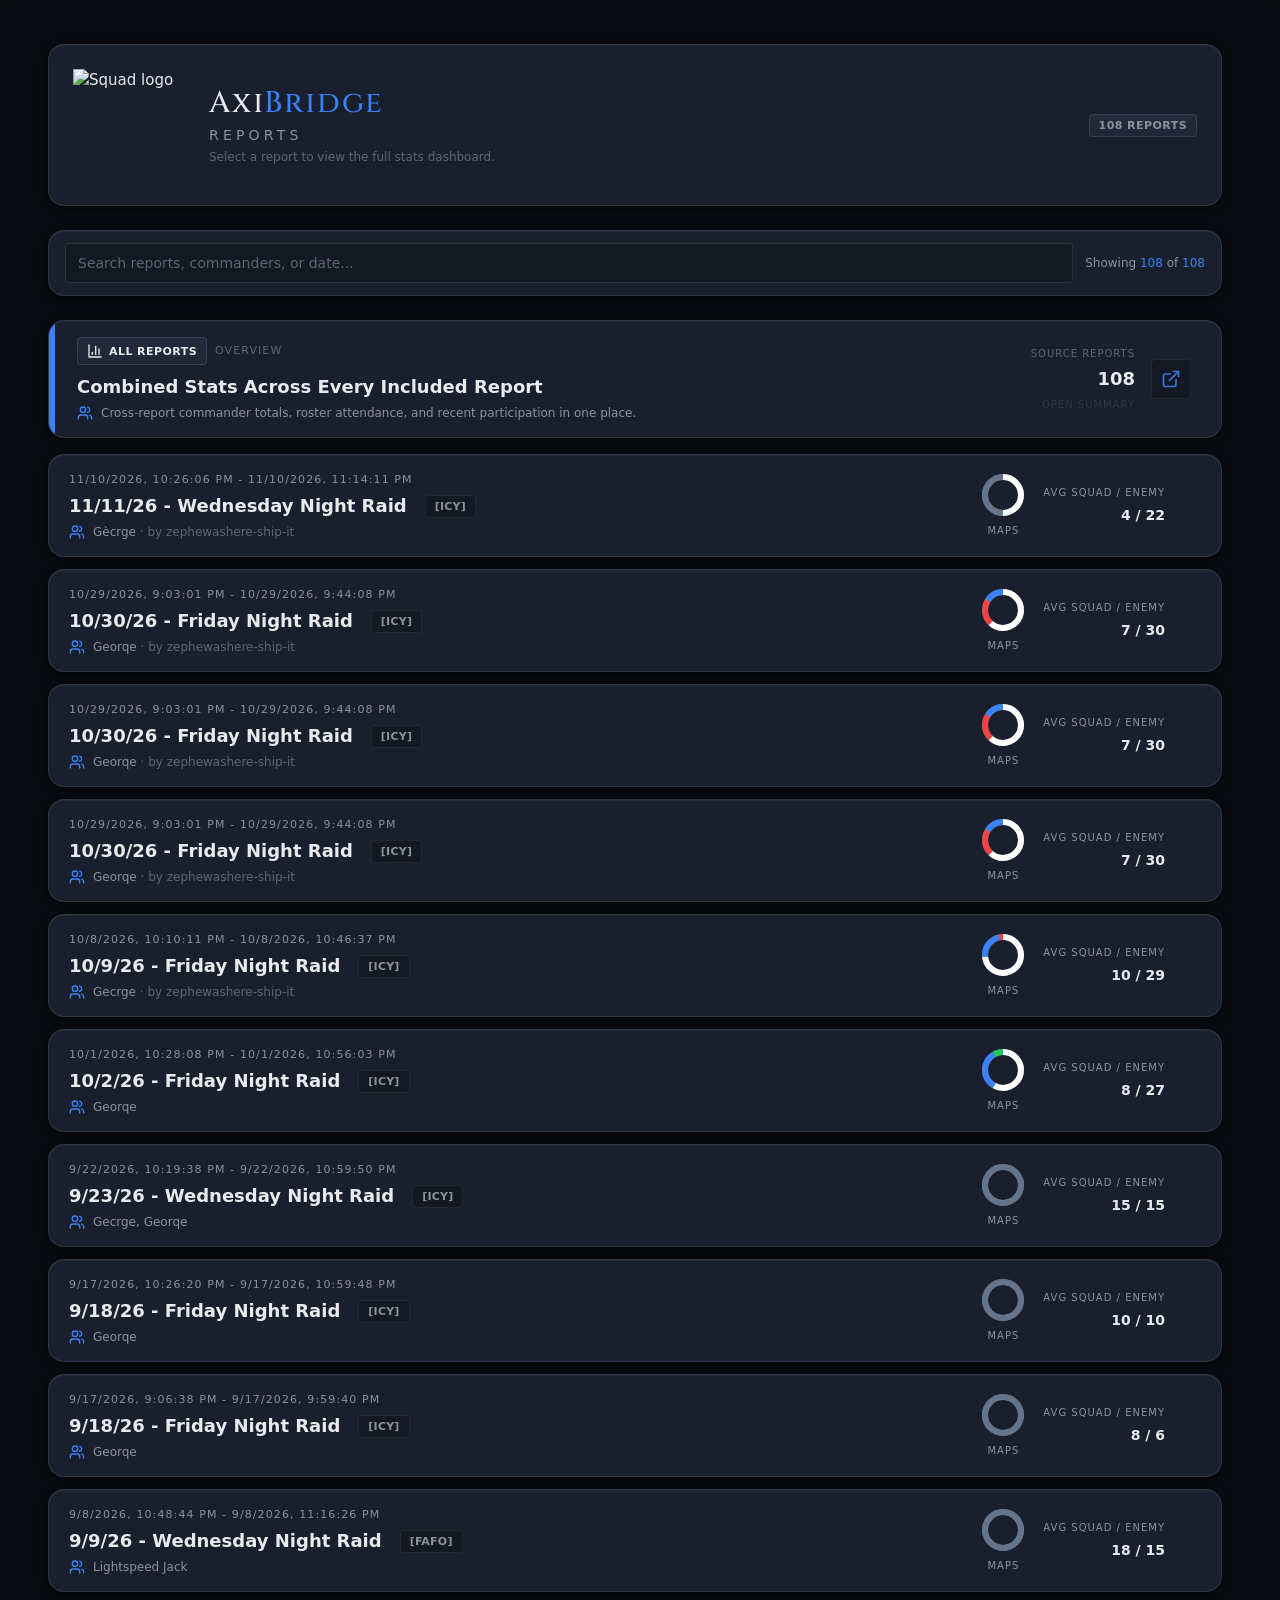
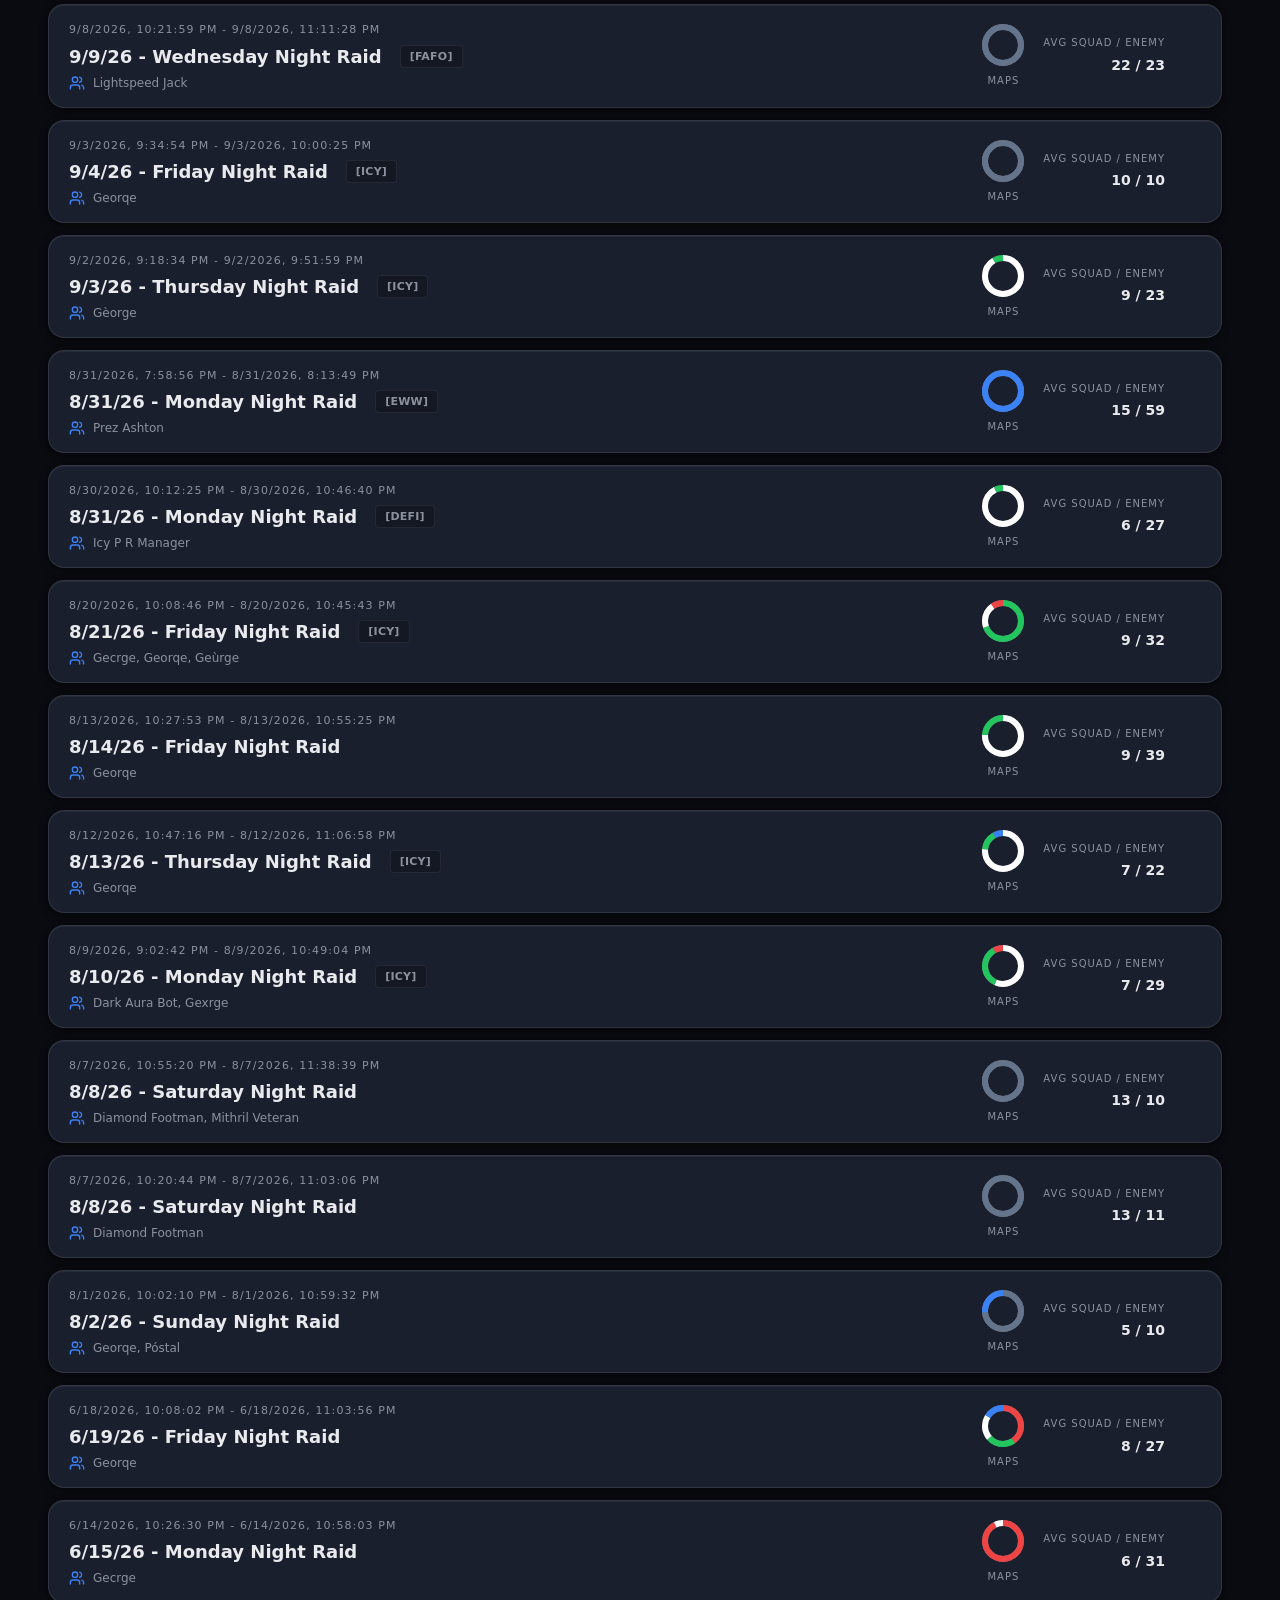
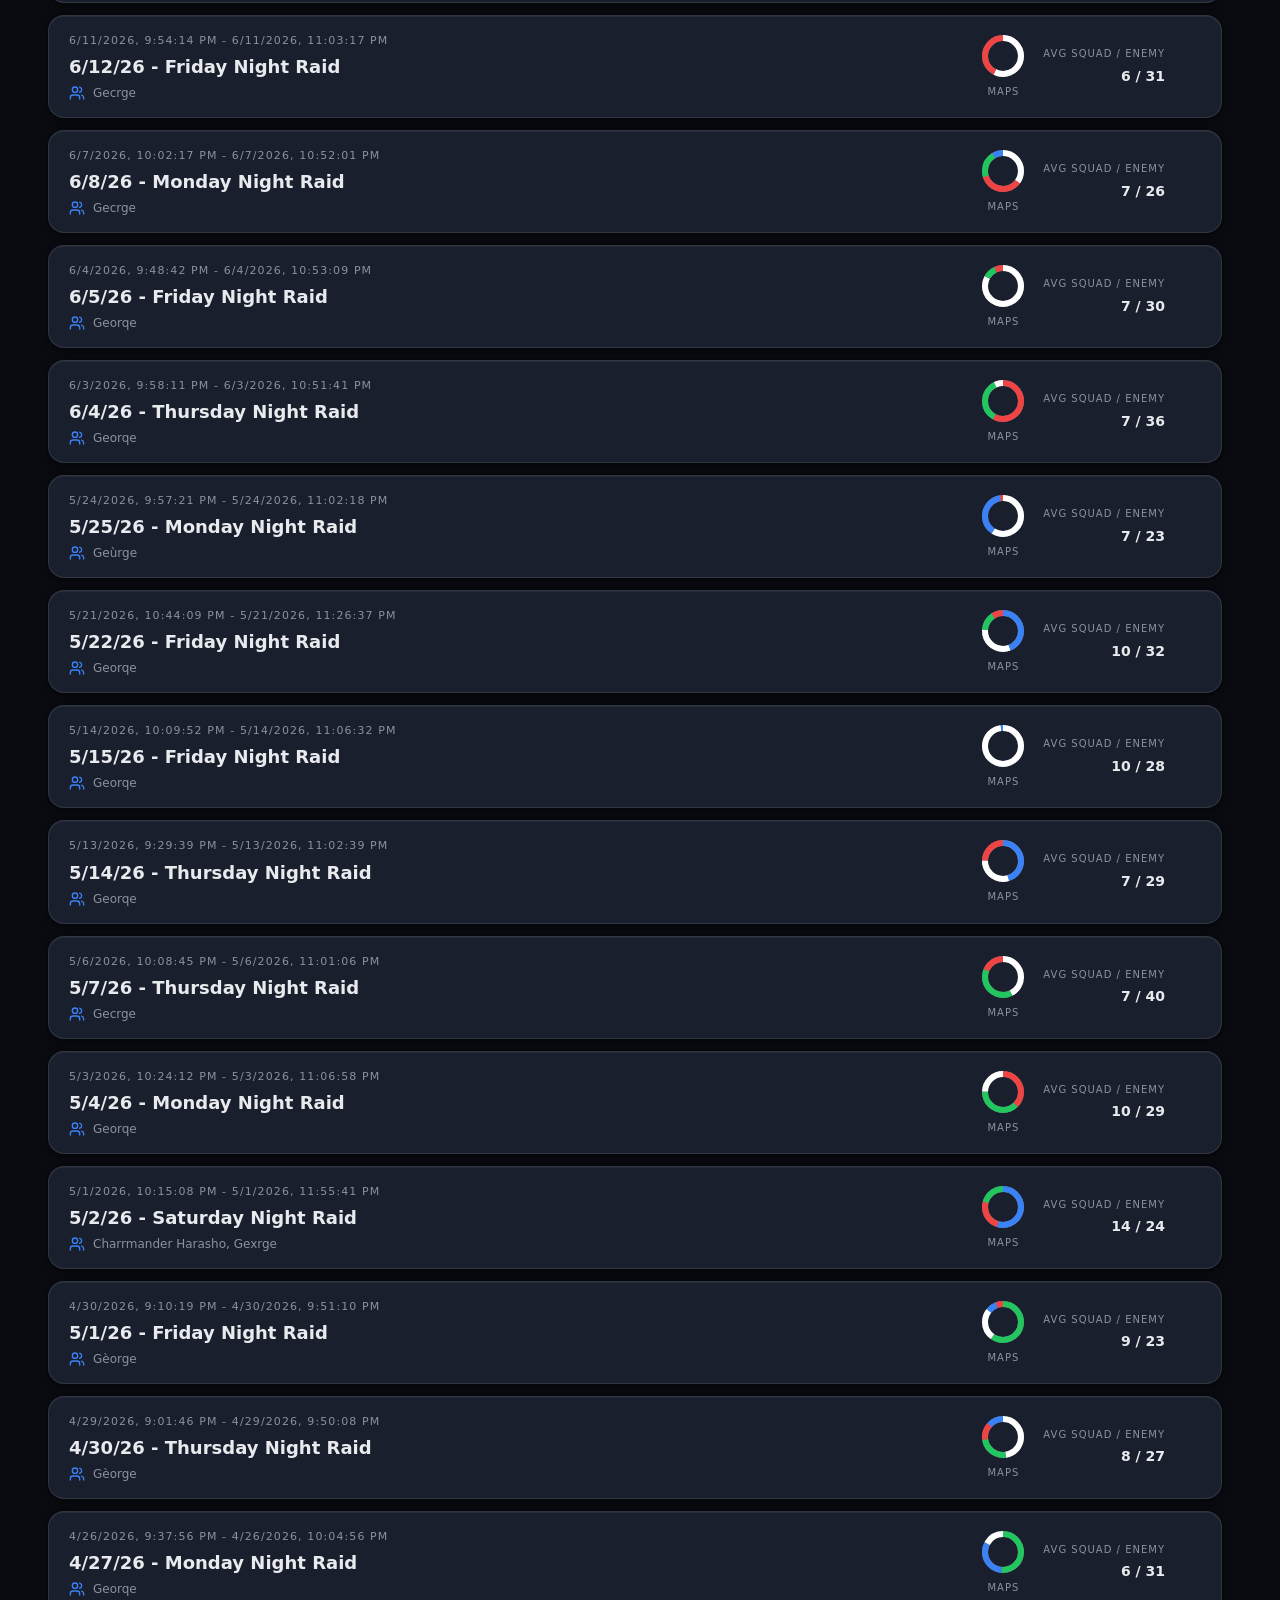
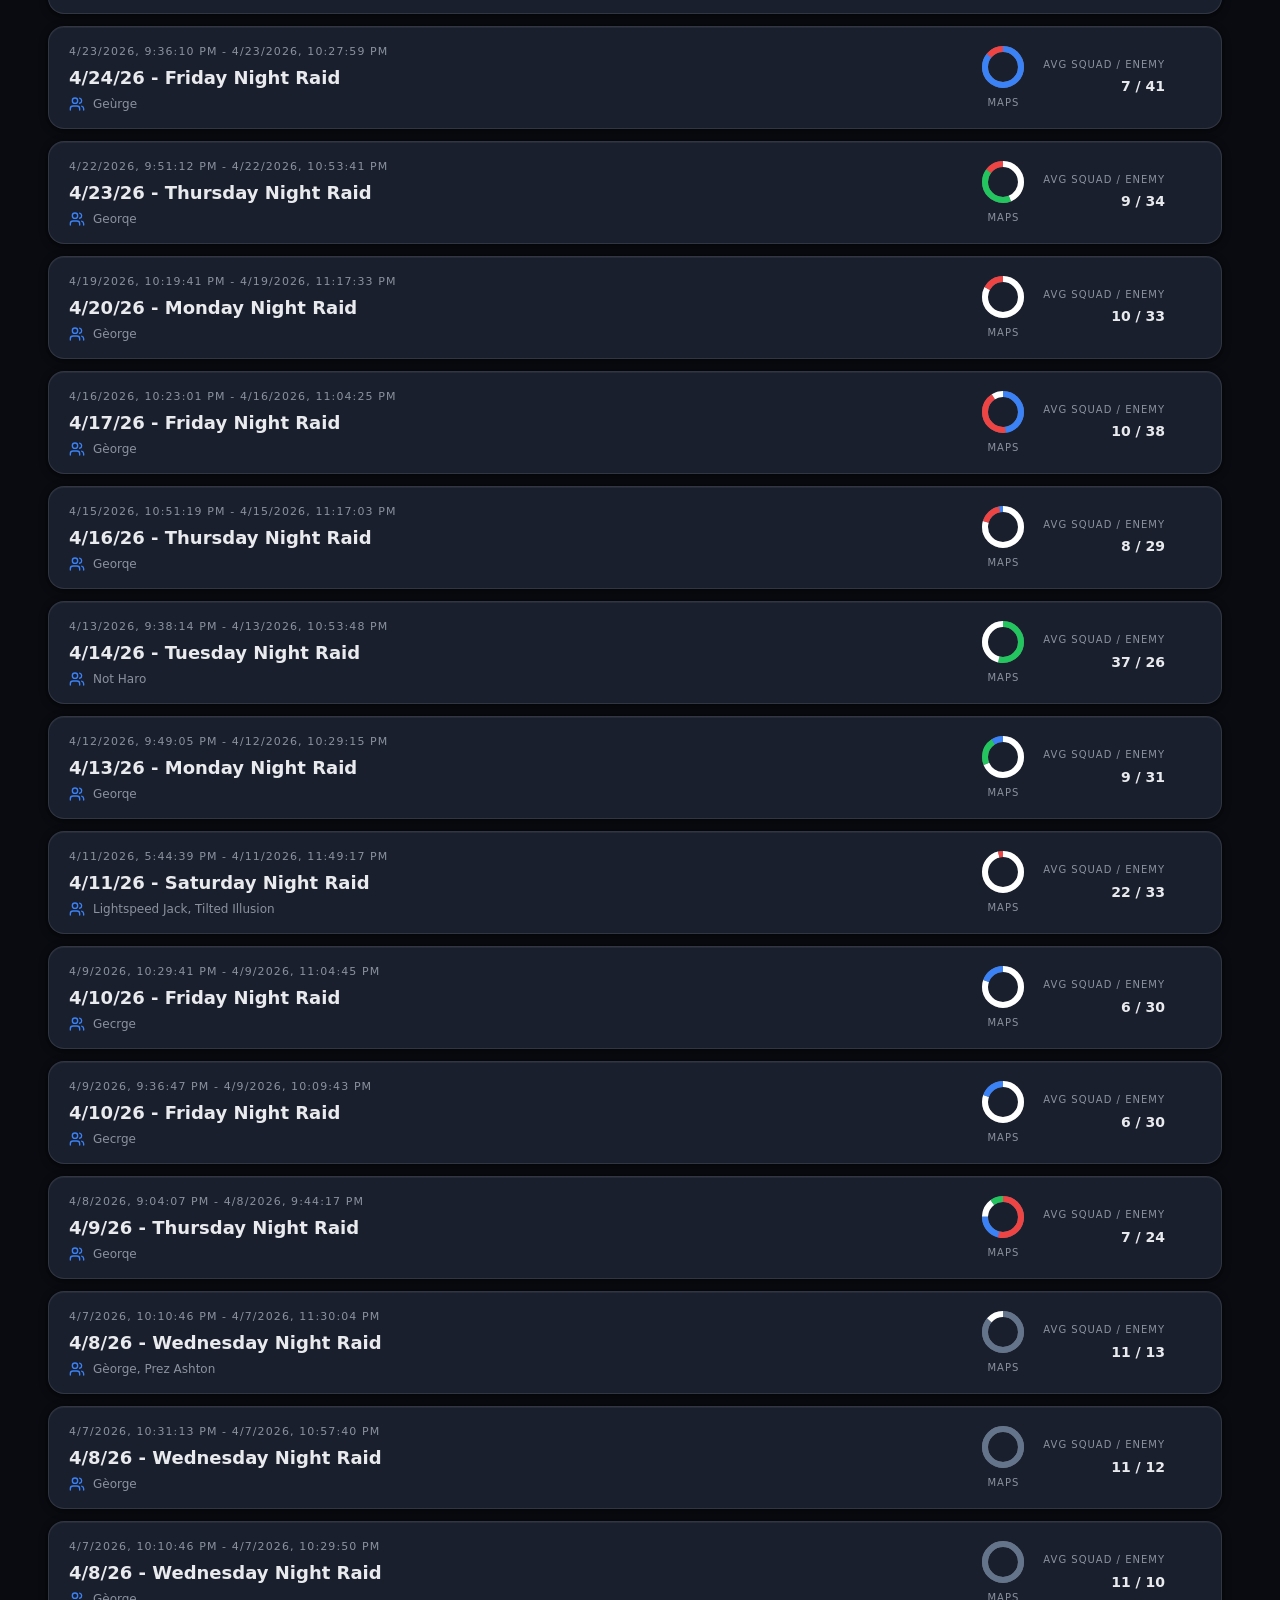
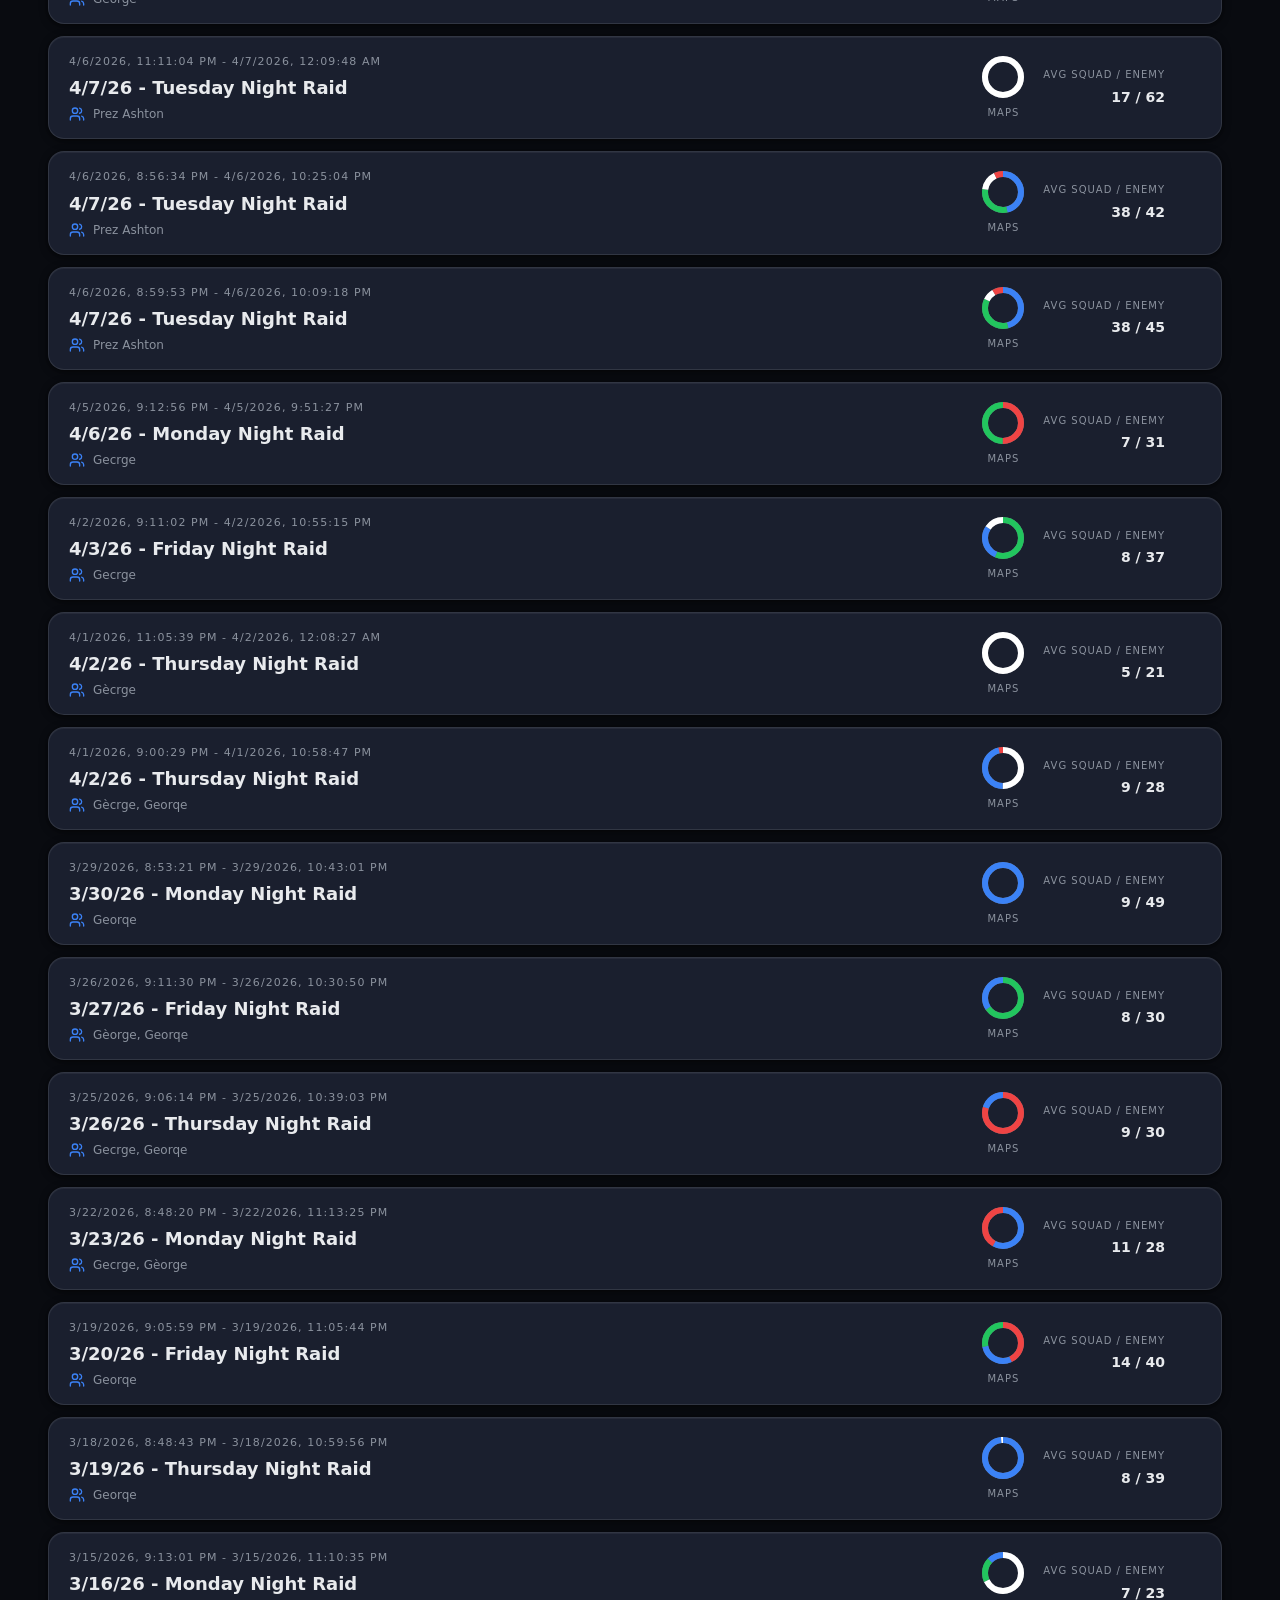
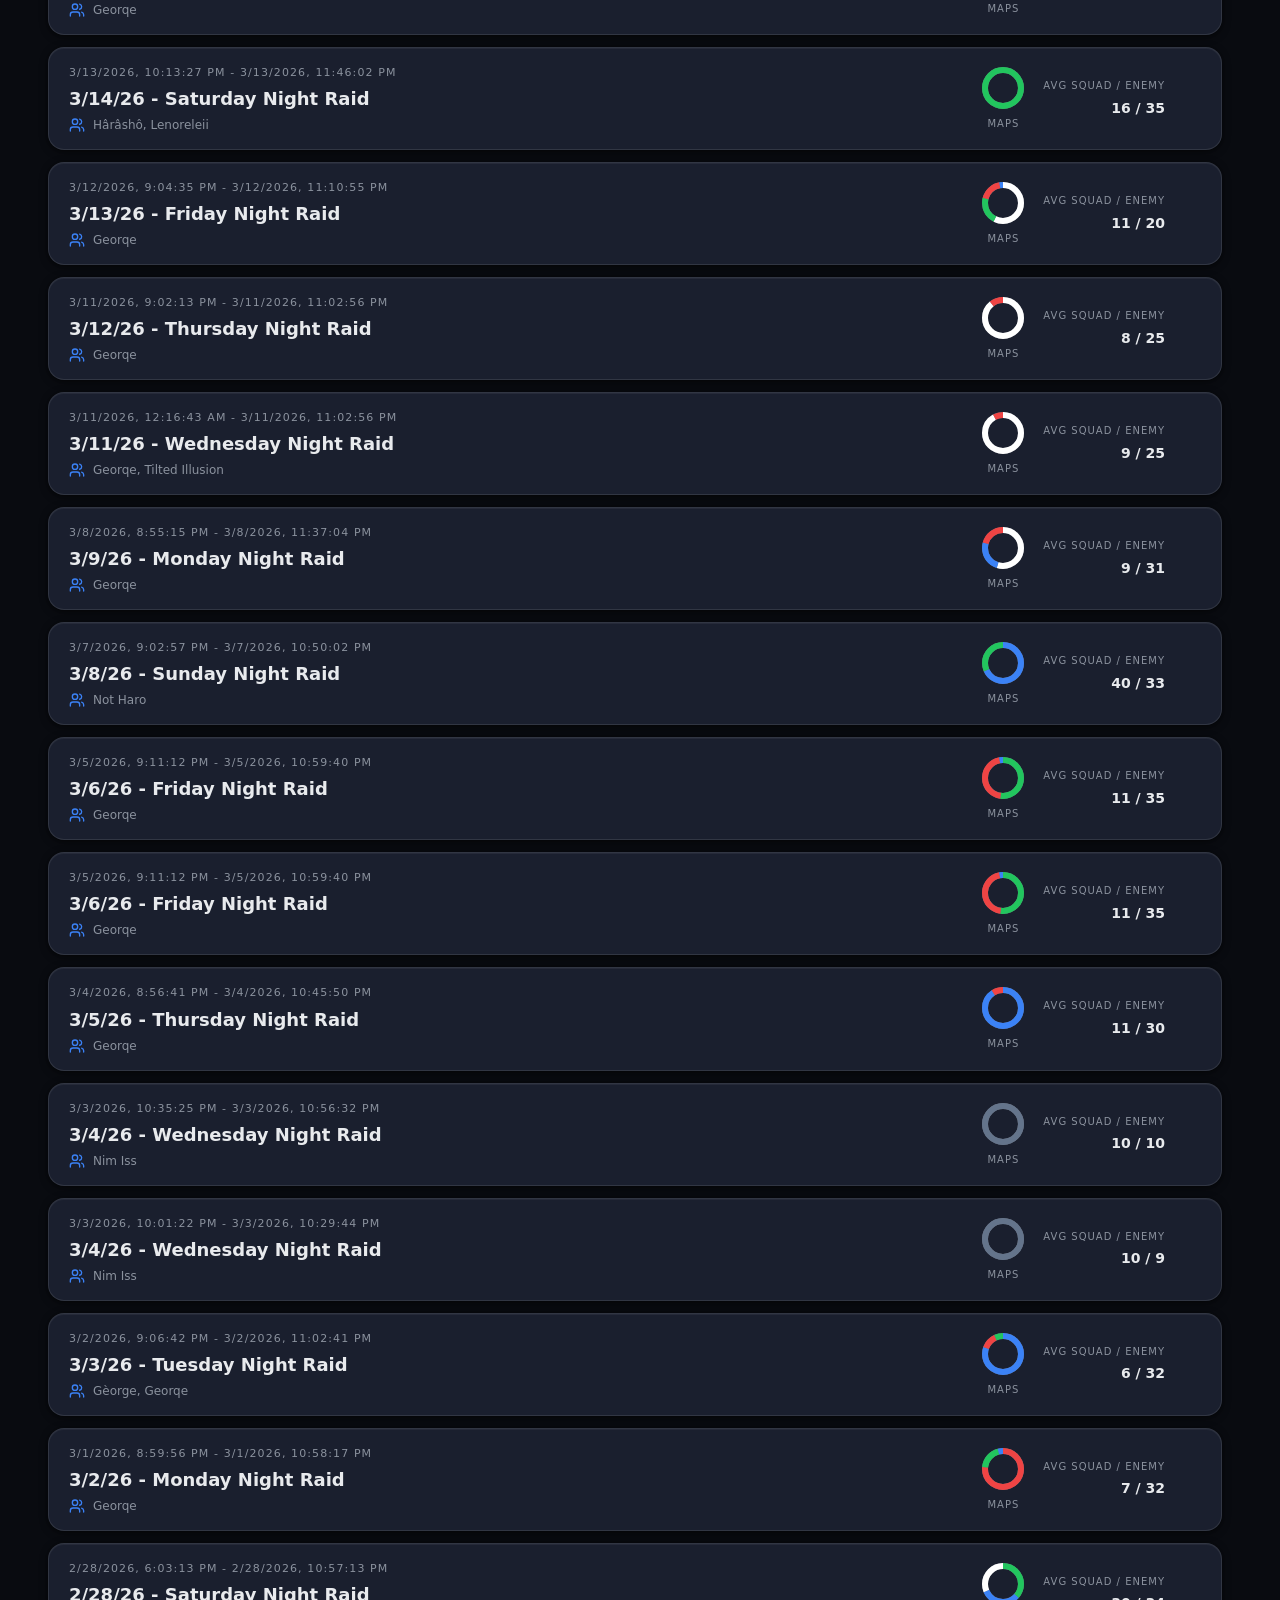
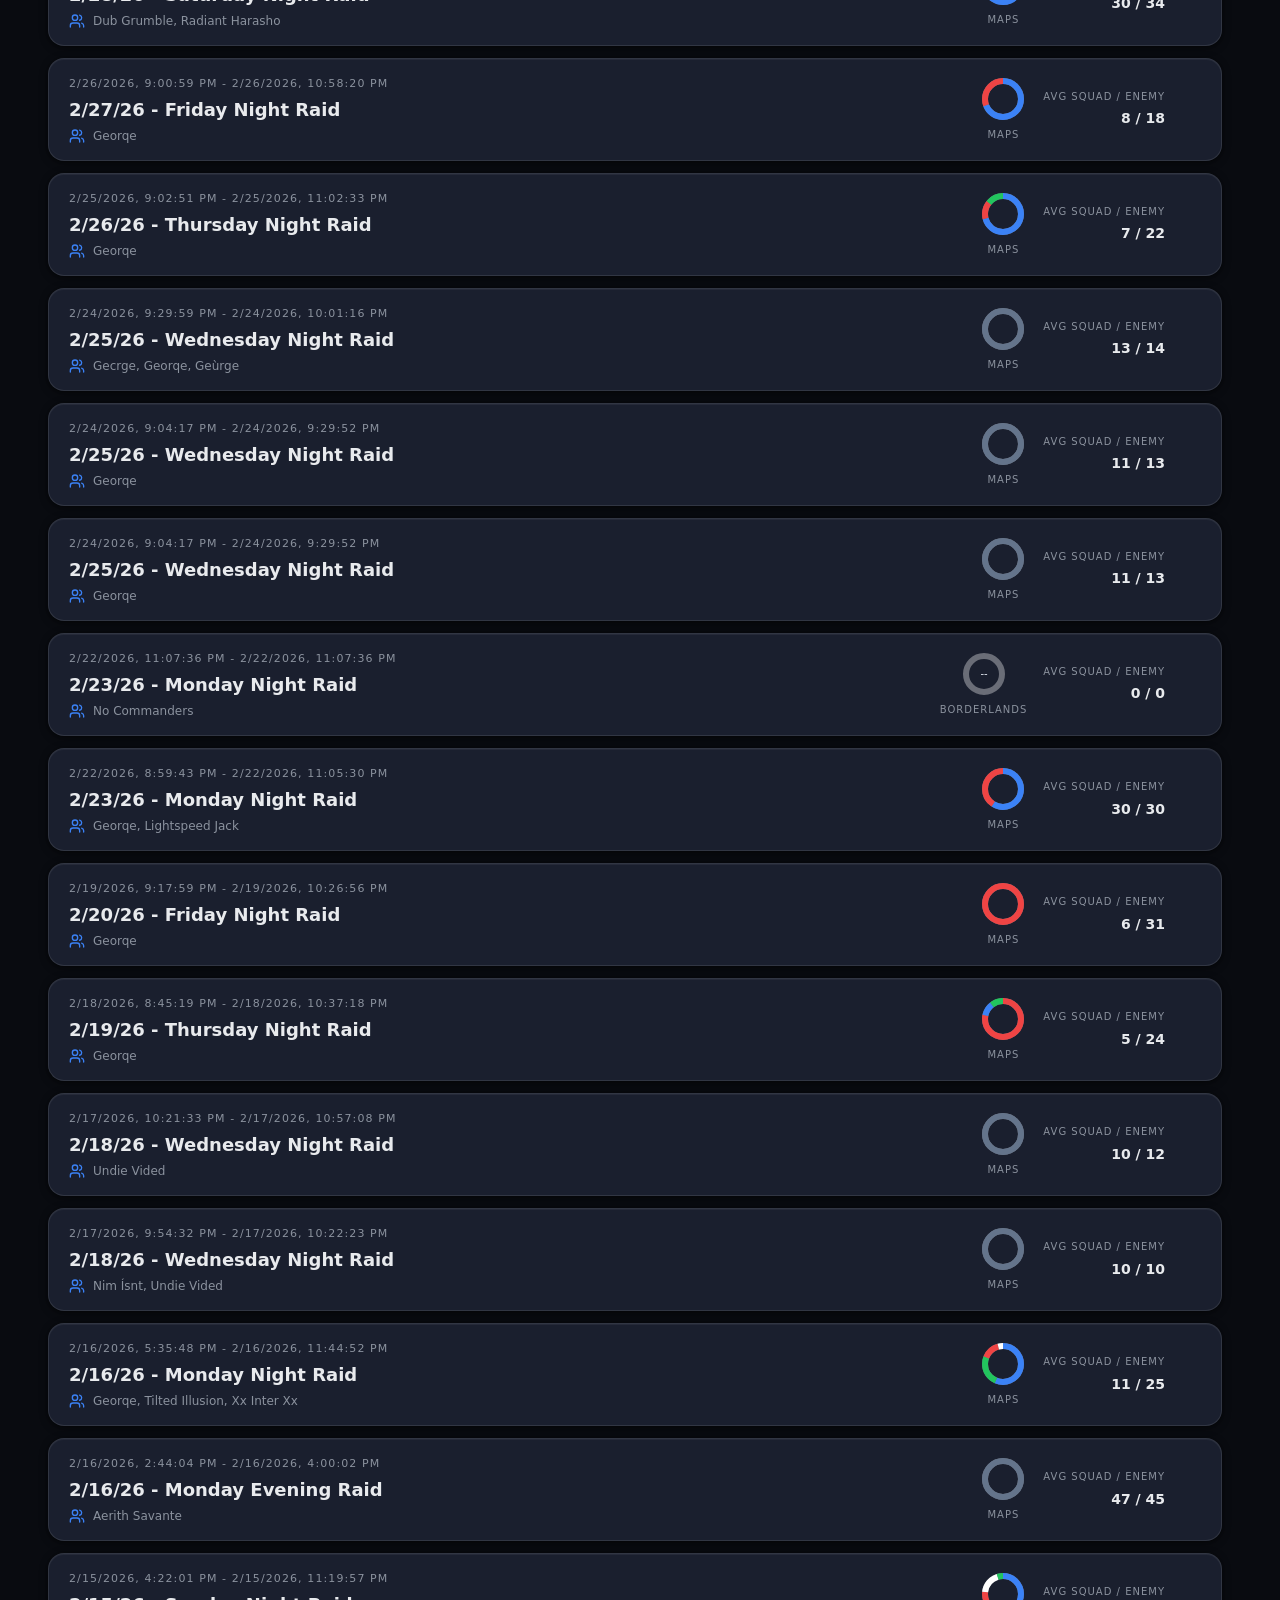
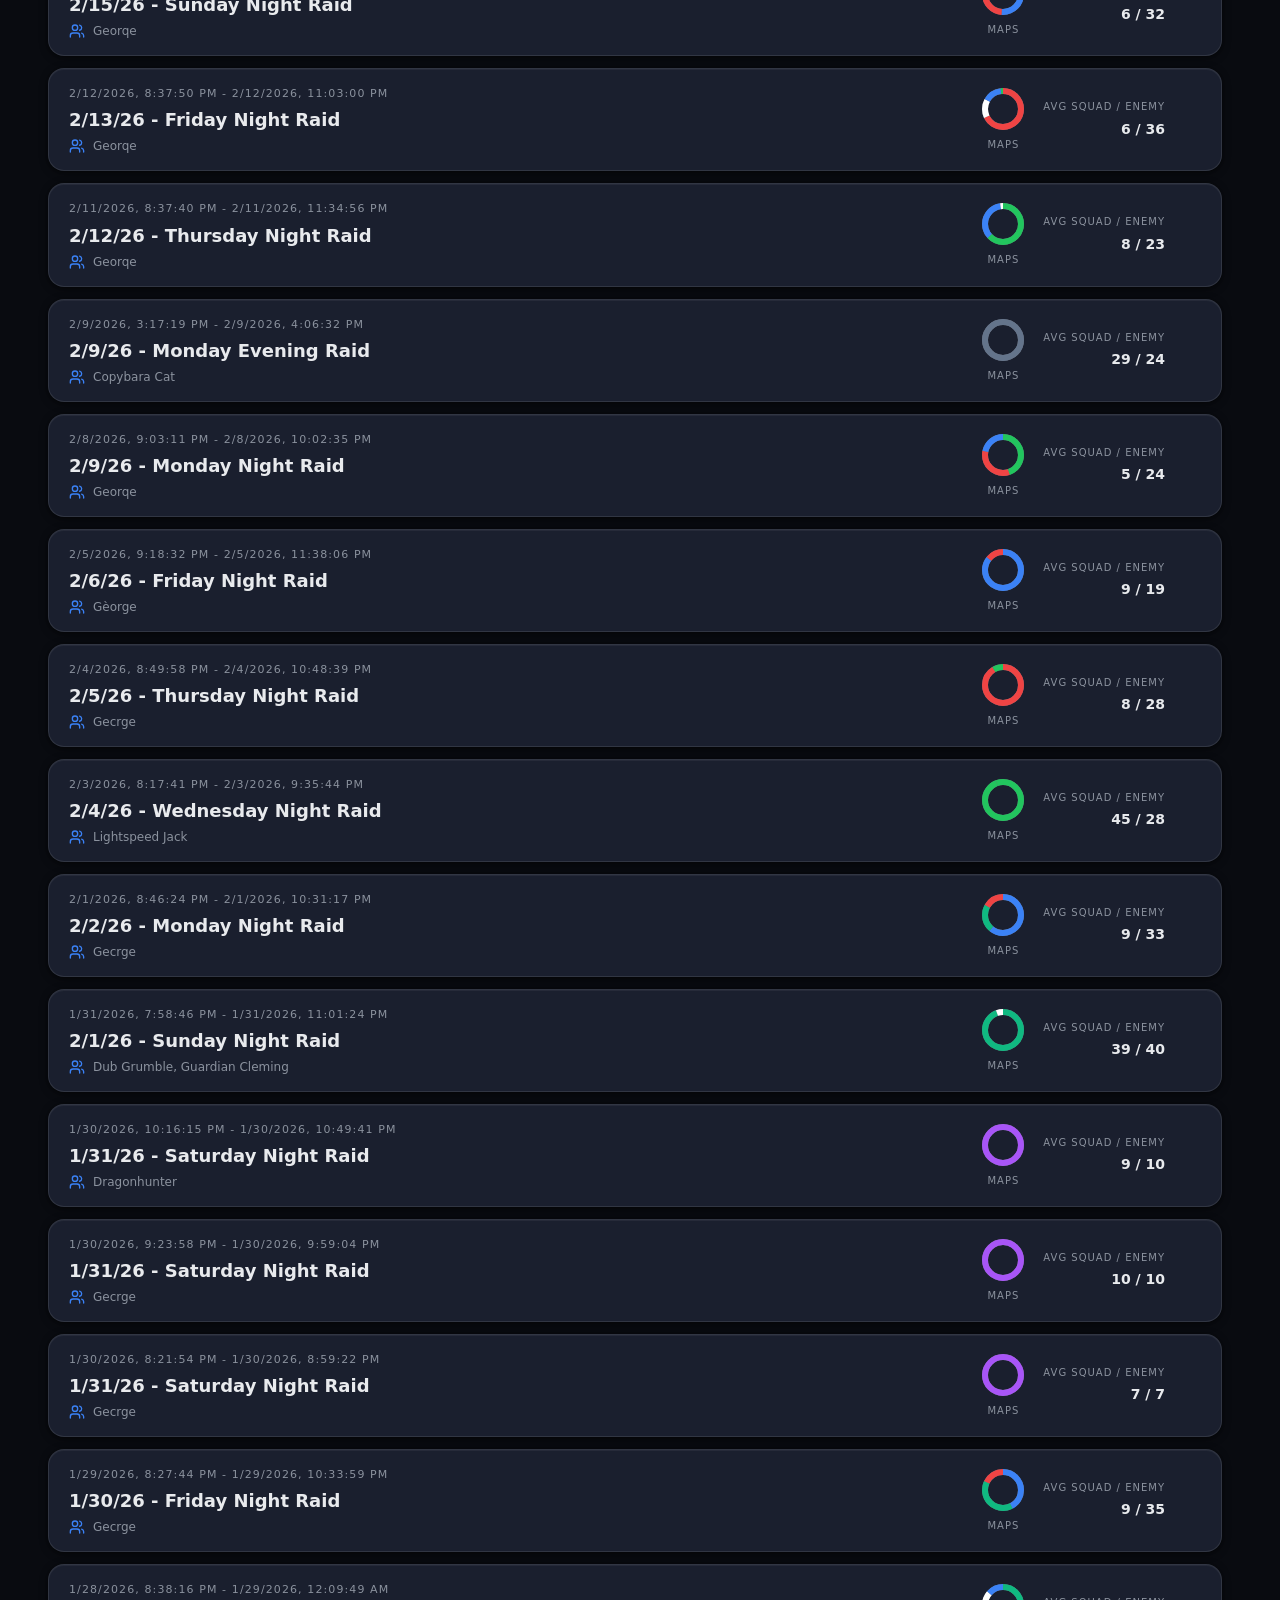
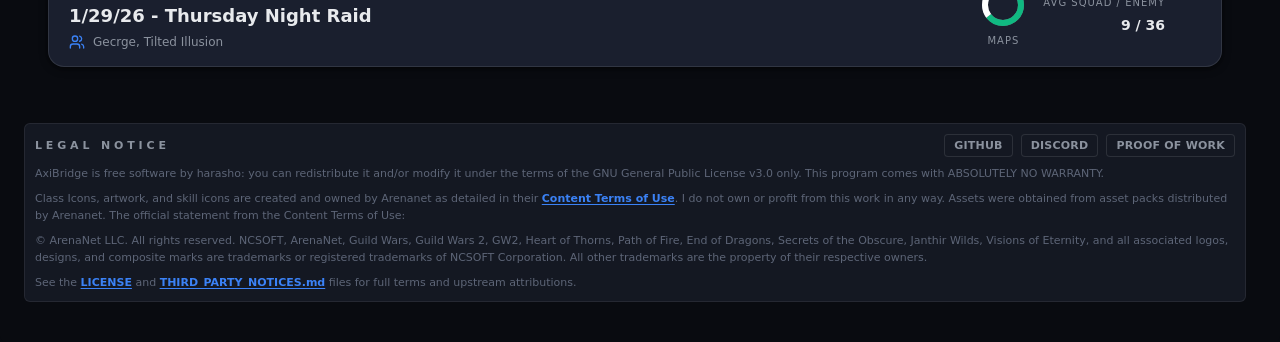
==== commit def51251: "Update web report 20261110-222606-zjk4" ====
--- a/index.html
+++ b/index.html
@@ -8,8 +8,8 @@
     <link rel="apple-touch-icon" href="./svg/axibridge-glyph.svg" />
     <meta name="viewport" content="width=device-width, initial-scale=1.0" />
     <title>AxiBridge</title>
-    <script type="module" crossorigin src="./assets/index-CwFr8PRN.js"></script>
-    <link rel="stylesheet" crossorigin href="./assets/index-BI_c_3EF.css">
+    <script type="module" crossorigin src="./assets/index-CIchrlAc.js"></script>
+    <link rel="stylesheet" crossorigin href="./assets/index-CzIP_Q0v.css">
   </head>
   <body>
     <div id="root"></div>
--- a/assets/index-CzIP_Q0v.css
+++ b/assets/index-CzIP_Q0v.css
@@ -0,0 +1 @@
+@import"https://fonts.googleapis.com/css2?family=Cinzel:wght@500;700&family=Inter:wght@400;500;600;700&display=swap";*,:before,:after{--tw-border-spacing-x: 0;--tw-border-spacing-y: 0;--tw-translate-x: 0;--tw-translate-y: 0;--tw-rotate: 0;--tw-skew-x: 0;--tw-skew-y: 0;--tw-scale-x: 1;--tw-scale-y: 1;--tw-pan-x: ;--tw-pan-y: ;--tw-pinch-zoom: ;--tw-scroll-snap-strictness: proximity;--tw-gradient-from-position: ;--tw-gradient-via-position: ;--tw-gradient-to-position: ;--tw-ordinal: ;--tw-slashed-zero: ;--tw-numeric-figure: ;--tw-numeric-spacing: ;--tw-numeric-fraction: ;--tw-ring-inset: ;--tw-ring-offset-width: 0px;--tw-ring-offset-color: #fff;--tw-ring-color: rgb(59 130 246 / .5);--tw-ring-offset-shadow: 0 0 #0000;--tw-ring-shadow: 0 0 #0000;--tw-shadow: 0 0 #0000;--tw-shadow-colored: 0 0 #0000;--tw-blur: ;--tw-brightness: ;--tw-contrast: ;--tw-grayscale: ;--tw-hue-rotate: ;--tw-invert: ;--tw-saturate: ;--tw-sepia: ;--tw-drop-shadow: ;--tw-backdrop-blur: ;--tw-backdrop-brightness: ;--tw-backdrop-contrast: ;--tw-backdrop-grayscale: ;--tw-backdrop-hue-rotate: ;--tw-backdrop-invert: ;--tw-backdrop-opacity: ;--tw-backdrop-saturate: ;--tw-backdrop-sepia: ;--tw-contain-size: ;--tw-contain-layout: ;--tw-contain-paint: ;--tw-contain-style: }::backdrop{--tw-border-spacing-x: 0;--tw-border-spacing-y: 0;--tw-translate-x: 0;--tw-translate-y: 0;--tw-rotate: 0;--tw-skew-x: 0;--tw-skew-y: 0;--tw-scale-x: 1;--tw-scale-y: 1;--tw-pan-x: ;--tw-pan-y: ;--tw-pinch-zoom: ;--tw-scroll-snap-strictness: proximity;--tw-gradient-from-position: ;--tw-gradient-via-position: ;--tw-gradient-to-position: ;--tw-ordinal: ;--tw-slashed-zero: ;--tw-numeric-figure: ;--tw-numeric-spacing: ;--tw-numeric-fraction: ;--tw-ring-inset: ;--tw-ring-offset-width: 0px;--tw-ring-offset-color: #fff;--tw-ring-color: rgb(59 130 246 / .5);--tw-ring-offset-shadow: 0 0 #0000;--tw-ring-shadow: 0 0 #0000;--tw-shadow: 0 0 #0000;--tw-shadow-colored: 0 0 #0000;--tw-blur: ;--tw-brightness: ;--tw-contrast: ;--tw-grayscale: ;--tw-hue-rotate: ;--tw-invert: ;--tw-saturate: ;--tw-sepia: ;--tw-drop-shadow: ;--tw-backdrop-blur: ;--tw-backdrop-brightness: ;--tw-backdrop-contrast: ;--tw-backdrop-grayscale: ;--tw-backdrop-hue-rotate: ;--tw-backdrop-invert: ;--tw-backdrop-opacity: ;--tw-backdrop-saturate: ;--tw-backdrop-sepia: ;--tw-contain-size: ;--tw-contain-layout: ;--tw-contain-paint: ;--tw-contain-style: }*,:before,:after{box-sizing:border-box;border-width:0;border-style:solid;border-color:#e5e7eb}:before,:after{--tw-content: ""}html,:host{line-height:1.5;-webkit-text-size-adjust:100%;-moz-tab-size:4;-o-tab-size:4;tab-size:4;font-family:ui-sans-serif,system-ui,sans-serif,"Apple Color Emoji","Segoe UI Emoji",Segoe UI Symbol,"Noto Color Emoji";font-feature-settings:normal;font-variation-settings:normal;-webkit-tap-highlight-color:transparent}body{margin:0;line-height:inherit}hr{height:0;color:inherit;border-top-width:1px}abbr:where([title]){-webkit-text-decoration:underline dotted;text-decoration:underline dotted}h1,h2,h3,h4,h5,h6{font-size:inherit;font-weight:inherit}a{color:inherit;text-decoration:inherit}b,strong{font-weight:bolder}code,kbd,samp,pre{font-family:ui-monospace,SFMono-Regular,Menlo,Monaco,Consolas,Liberation Mono,Courier New,monospace;font-feature-settings:normal;font-variation-settings:normal;font-size:1em}small{font-size:80%}sub,sup{font-size:75%;line-height:0;position:relative;vertical-align:baseline}sub{bottom:-.25em}sup{top:-.5em}table{text-indent:0;border-color:inherit;border-collapse:collapse}button,input,optgroup,select,textarea{font-family:inherit;font-feature-settings:inherit;font-variation-settings:inherit;font-size:100%;font-weight:inherit;line-height:inherit;letter-spacing:inherit;color:inherit;margin:0;padding:0}button,select{text-transform:none}button,input:where([type=button]),input:where([type=reset]),input:where([type=submit]){-webkit-appearance:button;background-color:transparent;background-image:none}:-moz-focusring{outline:auto}:-moz-ui-invalid{box-shadow:none}progress{vertical-align:baseline}::-webkit-inner-spin-button,::-webkit-outer-spin-button{height:auto}[type=search]{-webkit-appearance:textfield;outline-offset:-2px}::-webkit-search-decoration{-webkit-appearance:none}::-webkit-file-upload-button{-webkit-appearance:button;font:inherit}summary{display:list-item}blockquote,dl,dd,h1,h2,h3,h4,h5,h6,hr,figure,p,pre{margin:0}fieldset{margin:0;padding:0}legend{padding:0}ol,ul,menu{list-style:none;margin:0;padding:0}dialog{padding:0}textarea{resize:vertical}input::-moz-placeholder,textarea::-moz-placeholder{opacity:1;color:#9ca3af}input::placeholder,textarea::placeholder{opacity:1;color:#9ca3af}button,[role=button]{cursor:pointer}:disabled{cursor:default}img,svg,video,canvas,audio,iframe,embed,object{display:block;vertical-align:middle}img,video{max-width:100%;height:auto}[hidden]:where(:not([hidden=until-found])){display:none}.\!container{width:100%!important}.container{width:100%}@media(min-width:640px){.\!container{max-width:640px!important}.container{max-width:640px}}@media(min-width:768px){.\!container{max-width:768px!important}.container{max-width:768px}}@media(min-width:1024px){.\!container{max-width:1024px!important}.container{max-width:1024px}}@media(min-width:1280px){.\!container{max-width:1280px!important}.container{max-width:1280px}}@media(min-width:1536px){.\!container{max-width:1536px!important}.container{max-width:1536px}}.pointer-events-none{pointer-events:none}.pointer-events-auto{pointer-events:auto}.\!visible{visibility:visible!important}.visible{visibility:visible}.invisible{visibility:hidden}.collapse{visibility:collapse}.static{position:static}.fixed{position:fixed}.absolute{position:absolute}.relative{position:relative}.sticky{position:sticky}.inset-0{top:0;right:0;bottom:0;left:0}.inset-\[0\.7px\]{top:.7px;right:.7px;bottom:.7px;left:.7px}.inset-y-0{top:0;bottom:0}.-bottom-0\.5{bottom:-.125rem}.-bottom-1{bottom:-.25rem}.-left-8{left:-2rem}.-right-0\.5{right:-.125rem}.-right-1{right:-.25rem}.-top-0\.5{top:-.125rem}.bottom-0{bottom:0}.bottom-1{bottom:.25rem}.bottom-4{bottom:1rem}.bottom-\[3px\]{bottom:3px}.bottom-full{bottom:100%}.left-0{left:0}.left-1\/2{left:50%}.left-3{left:.75rem}.left-4{left:1rem}.right-0{right:0}.right-2{right:.5rem}.right-4{right:1rem}.top-0{top:0}.top-1{top:.25rem}.top-1\/2{top:50%}.top-10{top:2.5rem}.top-2{top:.5rem}.top-\[3px\]{top:3px}.top-\[calc\(100\%\+4px\)\]{top:calc(100% + 4px)}.top-full{top:100%}.isolate{isolation:isolate}.\!z-20{z-index:20!important}.z-10{z-index:10}.z-20{z-index:20}.z-30{z-index:30}.z-40{z-index:40}.z-50{z-index:50}.z-\[10000\]{z-index:10000}.z-\[9999\]{z-index:9999}.order-first{order:-9999}.col-span-3{grid-column:span 3 / span 3}.row-span-2{grid-row:span 2 / span 2}.m-0{margin:0}.m-3{margin:.75rem}.-mx-1{margin-left:-.25rem;margin-right:-.25rem}.-mx-4{margin-left:-1rem;margin-right:-1rem}.mx-1{margin-left:.25rem;margin-right:.25rem}.mx-1\.5{margin-left:.375rem;margin-right:.375rem}.mx-3{margin-left:.75rem;margin-right:.75rem}.mx-4{margin-left:1rem;margin-right:1rem}.mx-auto{margin-left:auto;margin-right:auto}.my-3{margin-top:.75rem;margin-bottom:.75rem}.\!mb-0{margin-bottom:0!important}.\!mt-0{margin-top:0!important}.-mr-\[176px\]{margin-right:-176px}.mb-0\.5{margin-bottom:.125rem}.mb-1{margin-bottom:.25rem}.mb-1\.5{margin-bottom:.375rem}.mb-2{margin-bottom:.5rem}.mb-2\.5{margin-bottom:.625rem}.mb-3{margin-bottom:.75rem}.mb-3\.5{margin-bottom:.875rem}.mb-4{margin-bottom:1rem}.mb-6{margin-bottom:1.5rem}.mb-\[var\(--axi-offset-panel\)\]{margin-bottom:var(--axi-offset-panel)}.ml-1{margin-left:.25rem}.ml-1\.5{margin-left:.375rem}.ml-2{margin-left:.5rem}.ml-3{margin-left:.75rem}.ml-6{margin-left:1.5rem}.ml-auto{margin-left:auto}.mr-3{margin-right:.75rem}.mt-0\.5{margin-top:.125rem}.mt-1{margin-top:.25rem}.mt-1\.5{margin-top:.375rem}.mt-10{margin-top:2.5rem}.mt-2{margin-top:.5rem}.mt-2\.5{margin-top:.625rem}.mt-3{margin-top:.75rem}.mt-3\.5{margin-top:.875rem}.mt-4{margin-top:1rem}.mt-5{margin-top:1.25rem}.mt-6{margin-top:1.5rem}.mt-8{margin-top:2rem}.mt-\[7px\]{margin-top:7px}.mt-auto{margin-top:auto}.mt-px{margin-top:1px}.block{display:block}.inline-block{display:inline-block}.inline{display:inline}.flex{display:flex}.inline-flex{display:inline-flex}.\!table{display:table!important}.table{display:table}.grid{display:grid}.contents{display:contents}.hidden{display:none}.aspect-square{aspect-ratio:1 / 1}.h-0{height:0px}.h-10{height:2.5rem}.h-12{height:3rem}.h-14{height:3.5rem}.h-16{height:4rem}.h-2{height:.5rem}.h-2\.5{height:.625rem}.h-20{height:5rem}.h-24{height:6rem}.h-3{height:.75rem}.h-3\.5{height:.875rem}.h-32{height:8rem}.h-4{height:1rem}.h-5{height:1.25rem}.h-6{height:1.5rem}.h-64{height:16rem}.h-7{height:1.75rem}.h-8{height:2rem}.h-9{height:2.25rem}.h-\[12vh\]{height:12vh}.h-\[15px\]{height:15px}.h-\[18px\]{height:18px}.h-\[19px\]{height:19px}.h-\[220px\]{height:220px}.h-\[240px\]{height:240px}.h-\[260px\]{height:260px}.h-\[280px\]{height:280px}.h-\[300px\]{height:300px}.h-\[30px\]{height:30px}.h-\[320px\]{height:320px}.h-\[34px\]{height:34px}.h-\[360px\]{height:360px}.h-\[400px\]{height:400px}.h-\[480px\]{height:480px}.h-\[500px\]{height:500px}.h-\[65vh\]{height:65vh}.h-\[min\(82vh\,860px\)\]{height:min(82vh,860px)}.h-full{height:100%}.h-px{height:1px}.h-screen{height:100vh}.max-h-0{max-height:0px}.max-h-24{max-height:6rem}.max-h-28{max-height:7rem}.max-h-40{max-height:10rem}.max-h-56{max-height:14rem}.max-h-60{max-height:15rem}.max-h-64{max-height:16rem}.max-h-72{max-height:18rem}.max-h-80{max-height:20rem}.max-h-96{max-height:24rem}.max-h-\[260px\]{max-height:260px}.max-h-\[300px\]{max-height:300px}.max-h-\[30rem\]{max-height:30rem}.max-h-\[320px\]{max-height:320px}.max-h-\[32rem\]{max-height:32rem}.max-h-\[360px\]{max-height:360px}.max-h-\[420px\]{max-height:420px}.max-h-\[50vh\]{max-height:50vh}.max-h-\[560px\]{max-height:560px}.max-h-\[60vh\]{max-height:60vh}.max-h-\[65vh\]{max-height:65vh}.max-h-\[85vh\]{max-height:85vh}.max-h-\[92vh\]{max-height:92vh}.max-h-\[99999px\]{max-height:99999px}.max-h-none{max-height:none}.min-h-0{min-height:0px}.min-h-10{min-height:2.5rem}.min-h-\[108px\]{min-height:108px}.min-h-\[126px\]{min-height:126px}.min-h-\[140px\]{min-height:140px}.min-h-\[182px\]{min-height:182px}.min-h-\[26px\]{min-height:26px}.min-h-\[28px\]{min-height:28px}.min-h-\[40px\]{min-height:40px}.min-h-\[56px\]{min-height:56px}.min-h-\[58px\]{min-height:58px}.min-h-\[60vh\]{min-height:60vh}.min-h-screen{min-height:100vh}.w-1\.5{width:.375rem}.w-10{width:2.5rem}.w-12{width:3rem}.w-16{width:4rem}.w-2{width:.5rem}.w-2\.5{width:.625rem}.w-20{width:5rem}.w-3{width:.75rem}.w-3\.5{width:.875rem}.w-36{width:9rem}.w-4{width:1rem}.w-44{width:11rem}.w-5{width:1.25rem}.w-52{width:13rem}.w-56{width:14rem}.w-6{width:1.5rem}.w-64{width:16rem}.w-7{width:1.75rem}.w-8{width:2rem}.w-80{width:20rem}.w-9{width:2.25rem}.w-96{width:24rem}.w-\[15px\]{width:15px}.w-\[18px\]{width:18px}.w-\[19px\]{width:19px}.w-\[240px\]{width:240px}.w-\[248px\]{width:248px}.w-\[260px\]{width:260px}.w-\[2px\]{width:2px}.w-\[30px\]{width:30px}.w-\[320px\]{width:320px}.w-\[4\.5rem\]{width:4.5rem}.w-auto{width:auto}.w-full{width:100%}.w-max{width:-moz-max-content;width:max-content}.w-px{width:1px}.w-screen{width:100vw}.min-w-0{min-width:0px}.min-w-8{min-width:2rem}.min-w-\[110px\]{min-width:110px}.min-w-\[240px\]{min-width:240px}.min-w-\[260px\]{min-width:260px}.min-w-\[30px\]{min-width:30px}.min-w-\[420px\]{min-width:420px}.min-w-\[440px\]{min-width:440px}.min-w-\[560px\]{min-width:560px}.min-w-\[620px\]{min-width:620px}.min-w-\[640px\]{min-width:640px}.min-w-\[700px\]{min-width:700px}.min-w-\[720px\]{min-width:720px}.min-w-\[760px\]{min-width:760px}.min-w-\[860px\]{min-width:860px}.min-w-\[900px\]{min-width:900px}.max-w-3xl{max-width:48rem}.max-w-4xl{max-width:56rem}.max-w-\[120px\]{max-width:120px}.max-w-\[12rem\]{max-width:12rem}.max-w-\[140px\]{max-width:140px}.max-w-\[160px\]{max-width:160px}.max-w-\[16rem\]{max-width:16rem}.max-w-\[170px\]{max-width:170px}.max-w-\[180px\]{max-width:180px}.max-w-\[200px\]{max-width:200px}.max-w-\[2150px\]{max-width:2150px}.max-w-\[58vw\]{max-width:58vw}.max-w-\[80vw\]{max-width:80vw}.max-w-full{max-width:100%}.max-w-md{max-width:28rem}.max-w-none{max-width:none}.max-w-sm{max-width:24rem}.max-w-xs{max-width:20rem}.flex-1{flex:1 1 0%}.flex-none{flex:none}.flex-shrink{flex-shrink:1}.flex-shrink-0{flex-shrink:0}.shrink{flex-shrink:1}.shrink-0{flex-shrink:0}.grow{flex-grow:1}.-translate-x-1\/2{--tw-translate-x: -50%;transform:translate(var(--tw-translate-x),var(--tw-translate-y)) rotate(var(--tw-rotate)) skew(var(--tw-skew-x)) skewY(var(--tw-skew-y)) scaleX(var(--tw-scale-x)) scaleY(var(--tw-scale-y))}.-translate-x-full{--tw-translate-x: -100%;transform:translate(var(--tw-translate-x),var(--tw-translate-y)) rotate(var(--tw-rotate)) skew(var(--tw-skew-x)) skewY(var(--tw-skew-y)) scaleX(var(--tw-scale-x)) scaleY(var(--tw-scale-y))}.-translate-y-1\/2{--tw-translate-y: -50%;transform:translate(var(--tw-translate-x),var(--tw-translate-y)) rotate(var(--tw-rotate)) skew(var(--tw-skew-x)) skewY(var(--tw-skew-y)) scaleX(var(--tw-scale-x)) scaleY(var(--tw-scale-y))}.-translate-y-2{--tw-translate-y: -.5rem;transform:translate(var(--tw-translate-x),var(--tw-translate-y)) rotate(var(--tw-rotate)) skew(var(--tw-skew-x)) skewY(var(--tw-skew-y)) scaleX(var(--tw-scale-x)) scaleY(var(--tw-scale-y))}.translate-x-0{--tw-translate-x: 0px;transform:translate(var(--tw-translate-x),var(--tw-translate-y)) rotate(var(--tw-rotate)) skew(var(--tw-skew-x)) skewY(var(--tw-skew-y)) scaleX(var(--tw-scale-x)) scaleY(var(--tw-scale-y))}.translate-y-0{--tw-translate-y: 0px;transform:translate(var(--tw-translate-x),var(--tw-translate-y)) rotate(var(--tw-rotate)) skew(var(--tw-skew-x)) skewY(var(--tw-skew-y)) scaleX(var(--tw-scale-x)) scaleY(var(--tw-scale-y))}.translate-y-6{--tw-translate-y: 1.5rem;transform:translate(var(--tw-translate-x),var(--tw-translate-y)) rotate(var(--tw-rotate)) skew(var(--tw-skew-x)) skewY(var(--tw-skew-y)) scaleX(var(--tw-scale-x)) scaleY(var(--tw-scale-y))}.-rotate-90{--tw-rotate: -90deg;transform:translate(var(--tw-translate-x),var(--tw-translate-y)) rotate(var(--tw-rotate)) skew(var(--tw-skew-x)) skewY(var(--tw-skew-y)) scaleX(var(--tw-scale-x)) scaleY(var(--tw-scale-y))}.rotate-180{--tw-rotate: 180deg;transform:translate(var(--tw-translate-x),var(--tw-translate-y)) rotate(var(--tw-rotate)) skew(var(--tw-skew-x)) skewY(var(--tw-skew-y)) scaleX(var(--tw-scale-x)) scaleY(var(--tw-scale-y))}.scale-105{--tw-scale-x: 1.05;--tw-scale-y: 1.05;transform:translate(var(--tw-translate-x),var(--tw-translate-y)) rotate(var(--tw-rotate)) skew(var(--tw-skew-x)) skewY(var(--tw-skew-y)) scaleX(var(--tw-scale-x)) scaleY(var(--tw-scale-y))}.transform{transform:translate(var(--tw-translate-x),var(--tw-translate-y)) rotate(var(--tw-rotate)) skew(var(--tw-skew-x)) skewY(var(--tw-skew-y)) scaleX(var(--tw-scale-x)) scaleY(var(--tw-scale-y))}.animate-\[fadeUp_0\.6s_ease-out\]{animation:fadeUp .6s ease-out}@keyframes pulse{50%{opacity:.5}}.animate-pulse{animation:pulse 2s cubic-bezier(.4,0,.6,1) infinite}@keyframes spin{to{transform:rotate(360deg)}}.animate-spin{animation:spin 1s linear infinite}.cursor-help{cursor:help}.cursor-not-allowed{cursor:not-allowed}.cursor-pointer{cursor:pointer}.select-none{-webkit-user-select:none;-moz-user-select:none;user-select:none}.resize{resize:both}.scroll-mt-24{scroll-margin-top:6rem}.scroll-mt-6{scroll-margin-top:1.5rem}.list-decimal{list-style-type:decimal}.appearance-none{-webkit-appearance:none;-moz-appearance:none;appearance:none}.auto-cols-fr{grid-auto-columns:minmax(0,1fr)}.grid-flow-col{grid-auto-flow:column}.grid-cols-1{grid-template-columns:repeat(1,minmax(0,1fr))}.grid-cols-2{grid-template-columns:repeat(2,minmax(0,1fr))}.grid-cols-3{grid-template-columns:repeat(3,minmax(0,1fr))}.grid-cols-4{grid-template-columns:repeat(4,minmax(0,1fr))}.grid-cols-6{grid-template-columns:repeat(6,minmax(0,1fr))}.grid-cols-7{grid-template-columns:repeat(7,minmax(0,1fr))}.grid-cols-\[\.\.\.\]{grid-template-columns:...}.grid-cols-\[12px_16px_minmax\(0\,1fr\)_auto\]{grid-template-columns:12px 16px minmax(0,1fr) auto}.grid-cols-\[18px_minmax\(0\,1fr\)\]{grid-template-columns:18px minmax(0,1fr)}.grid-cols-\[1fr_110px\]{grid-template-columns:1fr 110px}.grid-cols-\[1fr_2px_1fr\]{grid-template-columns:1fr 2px 1fr}.grid-cols-\[230px_1fr\]{grid-template-columns:230px 1fr}.grid-cols-\[2fr_0\.8fr_0\.8fr\]{grid-template-columns:2fr .8fr .8fr}.grid-cols-\[2fr_0\.9fr_0\.7fr\]{grid-template-columns:2fr .9fr .7fr}.grid-cols-\[36px_minmax\(0\,1fr\)\]{grid-template-columns:36px minmax(0,1fr)}.grid-cols-\[40px_minmax\(0\,1fr\)\]{grid-template-columns:40px minmax(0,1fr)}.grid-cols-\[minmax\(0\,3\.2fr\)_minmax\(140px\,1\.1fr\)_86px\]{grid-template-columns:minmax(0,3.2fr) minmax(140px,1.1fr) 86px}.grid-rows-2{grid-template-rows:repeat(2,minmax(0,1fr))}.flex-row{flex-direction:row}.flex-col{flex-direction:column}.flex-wrap{flex-wrap:wrap}.flex-nowrap{flex-wrap:nowrap}.place-items-center{place-items:center}.content-start{align-content:flex-start}.items-start{align-items:flex-start}.items-end{align-items:flex-end}.items-center{align-items:center}.items-baseline{align-items:baseline}.items-stretch{align-items:stretch}.justify-start{justify-content:flex-start}.justify-end{justify-content:flex-end}.justify-center{justify-content:center}.justify-between{justify-content:space-between}.justify-items-end{justify-items:end}.gap-0{gap:0px}.gap-0\.5{gap:.125rem}.gap-1{gap:.25rem}.gap-1\.5{gap:.375rem}.gap-2{gap:.5rem}.gap-2\.5{gap:.625rem}.gap-3{gap:.75rem}.gap-3\.5{gap:.875rem}.gap-4{gap:1rem}.gap-5{gap:1.25rem}.gap-6{gap:1.5rem}.gap-\[3px\]{gap:3px}.gap-\[7px\]{gap:7px}.gap-\[9px\]{gap:9px}.gap-x-1\.5{-moz-column-gap:.375rem;column-gap:.375rem}.gap-x-2{-moz-column-gap:.5rem;column-gap:.5rem}.gap-x-3{-moz-column-gap:.75rem;column-gap:.75rem}.gap-x-4{-moz-column-gap:1rem;column-gap:1rem}.gap-x-5{-moz-column-gap:1.25rem;column-gap:1.25rem}.gap-x-6{-moz-column-gap:1.5rem;column-gap:1.5rem}.gap-y-1{row-gap:.25rem}.gap-y-1\.5{row-gap:.375rem}.space-y-0>:not([hidden])~:not([hidden]){--tw-space-y-reverse: 0;margin-top:calc(0px * calc(1 - var(--tw-space-y-reverse)));margin-bottom:calc(0px * var(--tw-space-y-reverse))}.space-y-0\.5>:not([hidden])~:not([hidden]){--tw-space-y-reverse: 0;margin-top:calc(.125rem * calc(1 - var(--tw-space-y-reverse)));margin-bottom:calc(.125rem * var(--tw-space-y-reverse))}.space-y-1>:not([hidden])~:not([hidden]){--tw-space-y-reverse: 0;margin-top:calc(.25rem * calc(1 - var(--tw-space-y-reverse)));margin-bottom:calc(.25rem * var(--tw-space-y-reverse))}.space-y-1\.5>:not([hidden])~:not([hidden]){--tw-space-y-reverse: 0;margin-top:calc(.375rem * calc(1 - var(--tw-space-y-reverse)));margin-bottom:calc(.375rem * var(--tw-space-y-reverse))}.space-y-2>:not([hidden])~:not([hidden]){--tw-space-y-reverse: 0;margin-top:calc(.5rem * calc(1 - var(--tw-space-y-reverse)));margin-bottom:calc(.5rem * var(--tw-space-y-reverse))}.space-y-2\.5>:not([hidden])~:not([hidden]){--tw-space-y-reverse: 0;margin-top:calc(.625rem * calc(1 - var(--tw-space-y-reverse)));margin-bottom:calc(.625rem * var(--tw-space-y-reverse))}.space-y-3>:not([hidden])~:not([hidden]){--tw-space-y-reverse: 0;margin-top:calc(.75rem * calc(1 - var(--tw-space-y-reverse)));margin-bottom:calc(.75rem * var(--tw-space-y-reverse))}.space-y-4>:not([hidden])~:not([hidden]){--tw-space-y-reverse: 0;margin-top:calc(1rem * calc(1 - var(--tw-space-y-reverse)));margin-bottom:calc(1rem * var(--tw-space-y-reverse))}.space-y-5>:not([hidden])~:not([hidden]){--tw-space-y-reverse: 0;margin-top:calc(1.25rem * calc(1 - var(--tw-space-y-reverse)));margin-bottom:calc(1.25rem * var(--tw-space-y-reverse))}.space-y-6>:not([hidden])~:not([hidden]){--tw-space-y-reverse: 0;margin-top:calc(1.5rem * calc(1 - var(--tw-space-y-reverse)));margin-bottom:calc(1.5rem * var(--tw-space-y-reverse))}.divide-y>:not([hidden])~:not([hidden]){--tw-divide-y-reverse: 0;border-top-width:calc(1px * calc(1 - var(--tw-divide-y-reverse)));border-bottom-width:calc(1px * var(--tw-divide-y-reverse))}.divide-\[color\:var\(--axi-rule\)\]>:not([hidden])~:not([hidden]){border-color:var(--axi-rule)}.divide-white\/5>:not([hidden])~:not([hidden]){border-color:#ffffff0d}.self-start{align-self:flex-start}.self-end{align-self:flex-end}.self-center{align-self:center}.self-stretch{align-self:stretch}.overflow-auto{overflow:auto}.overflow-hidden{overflow:hidden}.overflow-visible{overflow:visible}.overflow-x-auto{overflow-x:auto}.overflow-y-auto{overflow-y:auto}.overflow-x-hidden{overflow-x:hidden}.overscroll-contain{overscroll-behavior:contain}.truncate{overflow:hidden;text-overflow:ellipsis;white-space:nowrap}.whitespace-normal{white-space:normal}.whitespace-nowrap{white-space:nowrap}.whitespace-pre-wrap{white-space:pre-wrap}.break-words{overflow-wrap:break-word}.break-all{word-break:break-all}.rounded{border-radius:.25rem}.rounded-2xl{border-radius:1rem}.rounded-\[var\(--axi-radius-sm\)\]{border-radius:var(--axi-radius-sm)}.rounded-full{border-radius:9999px}.rounded-lg{border-radius:.5rem}.rounded-md{border-radius:.375rem}.\!border-0{border-width:0px!important}.border{border-width:1px}.border-0{border-width:0px}.border-b{border-bottom-width:1px}.border-b-2{border-bottom-width:2px}.border-b-\[length\:var\(--axi-border-control\)\]{border-bottom-width:var(--axi-border-control)}.border-b-\[length\:var\(--axi-border-panel\)\]{border-bottom-width:var(--axi-border-panel)}.border-l{border-left-width:1px}.border-r{border-right-width:1px}.border-t{border-top-width:1px}.border-t-\[length\:var\(--axi-border-panel\)\]{border-top-width:var(--axi-border-panel)}.border-dashed{border-style:dashed}.border-none{border-style:none}.border-\[color\:var\(--axi-accent\)\]{border-color:var(--axi-accent)}.border-\[color\:var\(--axi-ink-line\)\]{border-color:var(--axi-ink-line)}.border-\[color\:var\(--axi-rule\)\]{border-color:var(--axi-rule)}.border-current{border-color:currentColor}.border-transparent{border-color:transparent}.\!bg-\[color\:var\(--axi-meta\)\]{background-color:var(--axi-meta)!important}.bg-\[color\:var\(--axi-ground\)\]{background-color:var(--axi-ground)}.bg-\[color\:var\(--axi-surface-paint\)\]{background-color:var(--axi-surface-paint)}.bg-\[color\:var\(--axi-surface-raised-paint\)\]{background-color:var(--axi-surface-raised-paint)}.bg-\[color\:var\(--axi-well-fill\)\]{background-color:var(--axi-well-fill)}.bg-\[var\(--axi-surface-paint\)\]{background-color:var(--axi-surface-paint)}.bg-\[var\(--axi-surface-raised-paint\)\]{background-color:var(--axi-surface-raised-paint)}.bg-\[…\]{background-color:…}.bg-amber-400\/5{background-color:#fbbf240d}.bg-emerald-400\/5{background-color:#34d3990d}.bg-red-500\/20{background-color:#ef444433}.bg-slate-900{--tw-bg-opacity: 1;background-color:rgb(15 23 42 / var(--tw-bg-opacity, 1))}.bg-transparent{background-color:transparent}.bg-white{--tw-bg-opacity: 1;background-color:rgb(255 255 255 / var(--tw-bg-opacity, 1))}.fill-current{fill:currentColor}.object-contain{-o-object-fit:contain;object-fit:contain}.object-cover{-o-object-fit:cover;object-fit:cover}.\!p-0{padding:0!important}.p-0{padding:0}.p-0\.5{padding:.125rem}.p-1{padding:.25rem}.p-1\.5{padding:.375rem}.p-2{padding:.5rem}.p-2\.5{padding:.625rem}.p-3{padding:.75rem}.p-4{padding:1rem}.p-5{padding:1.25rem}.p-6{padding:1.5rem}.px-1{padding-left:.25rem;padding-right:.25rem}.px-1\.5{padding-left:.375rem;padding-right:.375rem}.px-2{padding-left:.5rem;padding-right:.5rem}.px-2\.5{padding-left:.625rem;padding-right:.625rem}.px-3{padding-left:.75rem;padding-right:.75rem}.px-3\.5{padding-left:.875rem;padding-right:.875rem}.px-4{padding-left:1rem;padding-right:1rem}.px-5{padding-left:1.25rem;padding-right:1.25rem}.px-6{padding-left:1.5rem;padding-right:1.5rem}.px-8{padding-left:2rem;padding-right:2rem}.px-\[18px\]{padding-left:18px;padding-right:18px}.px-\[22px\]{padding-left:22px;padding-right:22px}.py-0\.5{padding-top:.125rem;padding-bottom:.125rem}.py-1{padding-top:.25rem;padding-bottom:.25rem}.py-1\.5{padding-top:.375rem;padding-bottom:.375rem}.py-12{padding-top:3rem;padding-bottom:3rem}.py-2{padding-top:.5rem;padding-bottom:.5rem}.py-2\.5{padding-top:.625rem;padding-bottom:.625rem}.py-3{padding-top:.75rem;padding-bottom:.75rem}.py-4{padding-top:1rem;padding-bottom:1rem}.py-5{padding-top:1.25rem;padding-bottom:1.25rem}.py-6{padding-top:1.5rem;padding-bottom:1.5rem}.py-8{padding-top:2rem;padding-bottom:2rem}.py-\[1\.5px\]{padding-top:1.5px;padding-bottom:1.5px}.py-\[14px\]{padding-top:14px;padding-bottom:14px}.py-\[1px\]{padding-top:1px;padding-bottom:1px}.py-\[2px\]{padding-top:2px;padding-bottom:2px}.py-px{padding-top:1px;padding-bottom:1px}.pb-0{padding-bottom:0}.pb-0\.5{padding-bottom:.125rem}.pb-1{padding-bottom:.25rem}.pb-1\.5{padding-bottom:.375rem}.pb-10{padding-bottom:2.5rem}.pb-2{padding-bottom:.5rem}.pb-2\.5{padding-bottom:.625rem}.pb-3{padding-bottom:.75rem}.pb-4{padding-bottom:1rem}.pb-5{padding-bottom:1.25rem}.pb-8{padding-bottom:2rem}.pb-\[2px\]{padding-bottom:2px}.pb-\[calc\(1\.5rem\+env\(safe-area-inset-bottom\)\)\]{padding-bottom:calc(1.5rem + env(safe-area-inset-bottom))}.pl-0{padding-left:0}.pl-1{padding-left:.25rem}.pl-2{padding-left:.5rem}.pl-2\.5{padding-left:.625rem}.pl-3{padding-left:.75rem}.pl-4{padding-left:1rem}.pl-5{padding-left:1.25rem}.pl-6{padding-left:1.5rem}.pl-8{padding-left:2rem}.pl-\[calc\(0\.75rem\+0\.375rem\)\]{padding-left:1.125rem}.pr-0\.5{padding-right:.125rem}.pr-1{padding-right:.25rem}.pr-2{padding-right:.5rem}.pr-3{padding-right:.75rem}.pr-4{padding-right:1rem}.pr-6{padding-right:1.5rem}.pr-7{padding-right:1.75rem}.pt-0\.5{padding-top:.125rem}.pt-1{padding-top:.25rem}.pt-1\.5{padding-top:.375rem}.pt-2{padding-top:.5rem}.pt-2\.5{padding-top:.625rem}.pt-3{padding-top:.75rem}.pt-3\.5{padding-top:.875rem}.pt-4{padding-top:1rem}.pt-6{padding-top:1.5rem}.pt-\[1px\]{padding-top:1px}.text-left{text-align:left}.text-center{text-align:center}.text-right{text-align:right}.align-top{vertical-align:top}.align-middle{vertical-align:middle}.font-mono{font-family:ui-monospace,SFMono-Regular,Menlo,Monaco,Consolas,Liberation Mono,Courier New,monospace}.text-2xl{font-size:1.5rem;line-height:2rem}.text-3xl{font-size:1.875rem;line-height:2.25rem}.text-4xl{font-size:2.25rem;line-height:2.5rem}.text-\[10\.5px\]{font-size:10.5px}.text-\[10px\]{font-size:10px}.text-\[11\.5px\]{font-size:11.5px}.text-\[11px\]{font-size:11px}.text-\[12px\]{font-size:12px}.text-\[13px\]{font-size:13px}.text-\[14px\]{font-size:14px}.text-\[15px\]{font-size:15px}.text-\[17px\]{font-size:17px}.text-\[19px\]{font-size:19px}.text-\[22px\]{font-size:22px}.text-\[30px\]{font-size:30px}.text-\[46px\]{font-size:46px}.text-\[8\.5px\]{font-size:8.5px}.text-\[8px\]{font-size:8px}.text-\[9\.5px\]{font-size:9.5px}.text-\[9px\]{font-size:9px}.text-base{font-size:1rem;line-height:1.5rem}.text-lg{font-size:1.125rem;line-height:1.75rem}.text-sm{font-size:.875rem;line-height:1.25rem}.text-xl{font-size:1.25rem;line-height:1.75rem}.text-xs{font-size:.75rem;line-height:1rem}.font-black{font-weight:900}.font-bold{font-weight:700}.font-extrabold{font-weight:800}.font-light{font-weight:300}.font-medium{font-weight:500}.font-normal{font-weight:400}.font-semibold{font-weight:600}.uppercase{text-transform:uppercase}.lowercase{text-transform:lowercase}.normal-case{text-transform:none}.italic{font-style:italic}.ordinal{--tw-ordinal: ordinal;font-variant-numeric:var(--tw-ordinal) var(--tw-slashed-zero) var(--tw-numeric-figure) var(--tw-numeric-spacing) var(--tw-numeric-fraction)}.tabular-nums{--tw-numeric-spacing: tabular-nums;font-variant-numeric:var(--tw-ordinal) var(--tw-slashed-zero) var(--tw-numeric-figure) var(--tw-numeric-spacing) var(--tw-numeric-fraction)}.leading-6{line-height:1.5rem}.leading-\[0\.9\]{line-height:.9}.leading-\[1\.45\]{line-height:1.45}.leading-\[1\.5\]{line-height:1.5}.leading-none{line-height:1}.leading-normal{line-height:1.5}.leading-relaxed{line-height:1.625}.leading-snug{line-height:1.375}.leading-tight{line-height:1.25}.tracking-\[\.15em\]{letter-spacing:.15em}.tracking-\[\.1em\]{letter-spacing:.1em}.tracking-\[0\.05em\]{letter-spacing:.05em}.tracking-\[0\.06em\]{letter-spacing:.06em}.tracking-\[0\.08em\]{letter-spacing:.08em}.tracking-\[0\.12em\]{letter-spacing:.12em}.tracking-\[0\.14em\]{letter-spacing:.14em}.tracking-\[0\.16em\]{letter-spacing:.16em}.tracking-\[0\.18em\]{letter-spacing:.18em}.tracking-\[0\.22em\]{letter-spacing:.22em}.tracking-\[0\.24em\]{letter-spacing:.24em}.tracking-\[0\.25em\]{letter-spacing:.25em}.tracking-\[0\.28em\]{letter-spacing:.28em}.tracking-\[0\.2em\]{letter-spacing:.2em}.tracking-\[0\.35em\]{letter-spacing:.35em}.tracking-\[0\.3em\]{letter-spacing:.3em}.tracking-\[0\.4em\]{letter-spacing:.4em}.tracking-normal{letter-spacing:0em}.tracking-tighter{letter-spacing:-.05em}.tracking-wide{letter-spacing:.025em}.tracking-wider{letter-spacing:.05em}.tracking-widest{letter-spacing:.1em}.text-\[color\:var\(--axi-accent\)\]{color:var(--axi-accent)}.text-\[color\:var\(--axi-ink-line\)\]{color:var(--axi-ink-line)}.text-\[color\:var\(--axi-text\)\]{color:var(--axi-text)}.text-\[color\:var\(--axi-text-dim\)\]{color:var(--axi-text-dim)}.text-\[color\:var\(--axi-text-faint\)\]{color:var(--axi-text-faint)}.text-\[color\:var\(--axi-warn\)\]{color:var(--axi-warn)}.underline{text-decoration-line:underline}.decoration-white\/30{text-decoration-color:#ffffff4d}.decoration-dotted{text-decoration-style:dotted}.underline-offset-4{text-underline-offset:4px}.placeholder-gray-600::-moz-placeholder{--tw-placeholder-opacity: 1;color:rgb(75 85 99 / var(--tw-placeholder-opacity, 1))}.placeholder-gray-600::placeholder{--tw-placeholder-opacity: 1;color:rgb(75 85 99 / var(--tw-placeholder-opacity, 1))}.opacity-0{opacity:0}.opacity-100{opacity:1}.opacity-20{opacity:.2}.opacity-30{opacity:.3}.opacity-40{opacity:.4}.opacity-50{opacity:.5}.opacity-60{opacity:.6}.opacity-70{opacity:.7}.opacity-90{opacity:.9}.opacity-95{opacity:.95}.shadow{--tw-shadow: 0 1px 3px 0 rgb(0 0 0 / .1), 0 1px 2px -1px rgb(0 0 0 / .1);--tw-shadow-colored: 0 1px 3px 0 var(--tw-shadow-color), 0 1px 2px -1px var(--tw-shadow-color);box-shadow:var(--tw-ring-offset-shadow, 0 0 #0000),var(--tw-ring-shadow, 0 0 #0000),var(--tw-shadow)}.shadow-xl{--tw-shadow: 0 20px 25px -5px rgb(0 0 0 / .1), 0 8px 10px -6px rgb(0 0 0 / .1);--tw-shadow-colored: 0 20px 25px -5px var(--tw-shadow-color), 0 8px 10px -6px var(--tw-shadow-color);box-shadow:var(--tw-ring-offset-shadow, 0 0 #0000),var(--tw-ring-shadow, 0 0 #0000),var(--tw-shadow)}.outline{outline-style:solid}.ring{--tw-ring-offset-shadow: var(--tw-ring-inset) 0 0 0 var(--tw-ring-offset-width) var(--tw-ring-offset-color);--tw-ring-shadow: var(--tw-ring-inset) 0 0 0 calc(3px + var(--tw-ring-offset-width)) var(--tw-ring-color);box-shadow:var(--tw-ring-offset-shadow),var(--tw-ring-shadow),var(--tw-shadow, 0 0 #0000)}.ring-1{--tw-ring-offset-shadow: var(--tw-ring-inset) 0 0 0 var(--tw-ring-offset-width) var(--tw-ring-offset-color);--tw-ring-shadow: var(--tw-ring-inset) 0 0 0 calc(1px + var(--tw-ring-offset-width)) var(--tw-ring-color);box-shadow:var(--tw-ring-offset-shadow),var(--tw-ring-shadow),var(--tw-shadow, 0 0 #0000)}.ring-2{--tw-ring-offset-shadow: var(--tw-ring-inset) 0 0 0 var(--tw-ring-offset-width) var(--tw-ring-offset-color);--tw-ring-shadow: var(--tw-ring-inset) 0 0 0 calc(2px + var(--tw-ring-offset-width)) var(--tw-ring-color);box-shadow:var(--tw-ring-offset-shadow),var(--tw-ring-shadow),var(--tw-shadow, 0 0 #0000)}.ring-\[color\:var\(--axi-accent\)\]{--tw-ring-color: var(--axi-accent)}.ring-\[color\:var\(--axi-ink-line\)\]{--tw-ring-color: var(--axi-ink-line)}.ring-\[color\:var\(--axi-meta\)\]{--tw-ring-color: var(--axi-meta)}.ring-\[var\(--axi-ground\)\]{--tw-ring-color: var(--axi-ground)}.blur{--tw-blur: blur(8px);filter:var(--tw-blur) var(--tw-brightness) var(--tw-contrast) var(--tw-grayscale) var(--tw-hue-rotate) var(--tw-invert) var(--tw-saturate) var(--tw-sepia) var(--tw-drop-shadow)}.invert{--tw-invert: invert(100%);filter:var(--tw-blur) var(--tw-brightness) var(--tw-contrast) var(--tw-grayscale) var(--tw-hue-rotate) var(--tw-invert) var(--tw-saturate) var(--tw-sepia) var(--tw-drop-shadow)}.filter{filter:var(--tw-blur) var(--tw-brightness) var(--tw-contrast) var(--tw-grayscale) var(--tw-hue-rotate) var(--tw-invert) var(--tw-saturate) var(--tw-sepia) var(--tw-drop-shadow)}.backdrop-blur-2xl{--tw-backdrop-blur: blur(40px);-webkit-backdrop-filter:var(--tw-backdrop-blur) var(--tw-backdrop-brightness) var(--tw-backdrop-contrast) var(--tw-backdrop-grayscale) var(--tw-backdrop-hue-rotate) var(--tw-backdrop-invert) var(--tw-backdrop-opacity) var(--tw-backdrop-saturate) var(--tw-backdrop-sepia);backdrop-filter:var(--tw-backdrop-blur) var(--tw-backdrop-brightness) var(--tw-backdrop-contrast) var(--tw-backdrop-grayscale) var(--tw-backdrop-hue-rotate) var(--tw-backdrop-invert) var(--tw-backdrop-opacity) var(--tw-backdrop-saturate) var(--tw-backdrop-sepia)}.backdrop-blur-md{--tw-backdrop-blur: blur(12px);-webkit-backdrop-filter:var(--tw-backdrop-blur) var(--tw-backdrop-brightness) var(--tw-backdrop-contrast) var(--tw-backdrop-grayscale) var(--tw-backdrop-hue-rotate) var(--tw-backdrop-invert) var(--tw-backdrop-opacity) var(--tw-backdrop-saturate) var(--tw-backdrop-sepia);backdrop-filter:var(--tw-backdrop-blur) var(--tw-backdrop-brightness) var(--tw-backdrop-contrast) var(--tw-backdrop-grayscale) var(--tw-backdrop-hue-rotate) var(--tw-backdrop-invert) var(--tw-backdrop-opacity) var(--tw-backdrop-saturate) var(--tw-backdrop-sepia)}.backdrop-filter{-webkit-backdrop-filter:var(--tw-backdrop-blur) var(--tw-backdrop-brightness) var(--tw-backdrop-contrast) var(--tw-backdrop-grayscale) var(--tw-backdrop-hue-rotate) var(--tw-backdrop-invert) var(--tw-backdrop-opacity) var(--tw-backdrop-saturate) var(--tw-backdrop-sepia);backdrop-filter:var(--tw-backdrop-blur) var(--tw-backdrop-brightness) var(--tw-backdrop-contrast) var(--tw-backdrop-grayscale) var(--tw-backdrop-hue-rotate) var(--tw-backdrop-invert) var(--tw-backdrop-opacity) var(--tw-backdrop-saturate) var(--tw-backdrop-sepia)}.transition{transition-property:color,background-color,border-color,text-decoration-color,fill,stroke,opacity,box-shadow,transform,filter,backdrop-filter;transition-timing-function:cubic-bezier(.4,0,.2,1);transition-duration:.15s}.transition-\[opacity\,transform\]{transition-property:opacity,transform;transition-timing-function:cubic-bezier(.4,0,.2,1);transition-duration:.15s}.transition-all{transition-property:all;transition-timing-function:cubic-bezier(.4,0,.2,1);transition-duration:.15s}.transition-colors{transition-property:color,background-color,border-color,text-decoration-color,fill,stroke;transition-timing-function:cubic-bezier(.4,0,.2,1);transition-duration:.15s}.transition-opacity{transition-property:opacity;transition-timing-function:cubic-bezier(.4,0,.2,1);transition-duration:.15s}.transition-transform{transition-property:transform;transition-timing-function:cubic-bezier(.4,0,.2,1);transition-duration:.15s}.duration-150{transition-duration:.15s}.duration-200{transition-duration:.2s}.duration-300{transition-duration:.3s}.duration-500{transition-duration:.5s}.duration-700{transition-duration:.7s}.ease-in-out{transition-timing-function:cubic-bezier(.4,0,.2,1)}.ease-out{transition-timing-function:cubic-bezier(0,0,.2,1)}.\[--axi-btn-pad\:4px\]{--axi-btn-pad: 4px}.\[--axi-panel-pad\:0\]{--axi-panel-pad: 0}.\[--axi-panel-pad\:10px\]{--axi-panel-pad: 10px}.\[--axi-panel-pad\:10px_12px\]{--axi-panel-pad: 10px 12px}.\[--axi-panel-pad\:10px_14px\]{--axi-panel-pad: 10px 14px}.\[--axi-panel-pad\:12px\]{--axi-panel-pad: 12px}.\[--axi-panel-pad\:12px_16px\]{--axi-panel-pad: 12px 16px}.\[--axi-panel-pad\:16px\]{--axi-panel-pad: 16px}.\[--axi-panel-pad\:16px_18px\]{--axi-panel-pad: 16px 18px}.\[--axi-panel-pad\:24px\]{--axi-panel-pad: 24px}.\[--axi-panel-pad\:4px\]{--axi-panel-pad: 4px}.\[--axi-panel-pad\:4px_0\]{--axi-panel-pad: 4px 0}.\[--axi-panel-pad\:6px_12px\]{--axi-panel-pad: 6px 12px}.\[--axi-panel-pad\:8px\]{--axi-panel-pad: 8px}.\[--axi-panel-pad\:8px_10px\]{--axi-panel-pad: 8px 10px}.\[--axi-panel-pad\:8px_12px\]{--axi-panel-pad: 8px 12px}.\[--axi-panel-pad\:8px_24px_8px_8px\]{--axi-panel-pad: 8px 24px 8px 8px}.\[--axi-stack-gap\:8px\]{--axi-stack-gap: 8px}.\[--axi-well-pad\:0\]{--axi-well-pad: 0}.\[--axi-well-pad\:0_12px\]{--axi-well-pad: 0 12px}.\[--axi-well-pad\:10px_12px\]{--axi-well-pad: 10px 12px}.\[--axi-well-pad\:12px_16px\]{--axi-well-pad: 12px 16px}.\[--axi-well-pad\:2px_6px\]{--axi-well-pad: 2px 6px}.\[--axi-well-pad\:4px\]{--axi-well-pad: 4px}.\[--axi-well-pad\:4px_8px\]{--axi-well-pad: 4px 8px}.\[--axi-well-pad\:6px\]{--axi-well-pad: 6px}.\[--axi-well-pad\:6px_8px\]{--axi-well-pad: 6px 8px}.\[--axi-well-pad\:8px\]{--axi-well-pad: 8px}.\[--axi-well-radius\:var\(--axi-radius-sm\)\]{--axi-well-radius: var(--axi-radius-sm)}.\[overflow-anchor\:none\]{overflow-anchor:none}:root{--axi-ground: #15181d;--axi-ground-image: none;--axi-surface: #222731;--axi-surface-raised: #2b313d;--axi-surface-float: var(--axi-surface);--axi-surface-paint: var(--axi-surface);--axi-surface-raised-paint: var(--axi-surface-raised);--axi-surface-float-paint: var(--axi-surface-paint);--axi-ink-line: #0c0e12;--axi-ground-deep: var(--axi-ink-line);--axi-rule: #3a4250;--axi-grid: color-mix(in srgb, var(--axi-rule) 47%, transparent);--axi-well-fill: var(--axi-ground);--axi-well-line: var(--axi-rule);--axi-text: #f4f6f9;--axi-text-dim: #a7b0be;--axi-text-faint: #7c8695;--axi-scrim: rgba(6, 7, 9, .72);--axi-surface-filter: none;--axi-accent: #ffc53d;--axi-accent-ink: var(--axi-ink-line);--axi-ink-on-fill: var(--axi-ink-line);--axi-meta: #4ec3ff;--axi-ok: #2fd38a;--axi-warn: #ff7a2f;--axi-danger: #ff5252;--axi-border-panel: 4px;--axi-offset-panel: 6px;--axi-border-control: 3px;--axi-offset-control: 3px;--axi-offset-panel-hover: 10px;--axi-offset-control-hover: 6px;--axi-shadow-panel: var(--axi-offset-panel) var(--axi-offset-panel) 0 var(--axi-ink-line);--axi-shadow-control: var(--axi-offset-control) var(--axi-offset-control) 0 var(--axi-ink-line);--axi-shadow-panel-hover: var(--axi-offset-panel-hover) var(--axi-offset-panel-hover) 0 var(--axi-ink-line);--axi-shadow-control-hover: var(--axi-offset-control-hover) var(--axi-offset-control-hover) 0 var(--axi-ink-line);--axi-radius: 0;--axi-radius-sm: 0;--axi-radius-xs: 0;--axi-border-hairline: 2px;--axi-page: 1280px;--axi-page-narrow: 46rem;--axi-page-wide: 1660px;--axi-gutter: 18px;--axi-sans: ui-sans-serif, system-ui, -apple-system, "Segoe UI Variable", "Segoe UI", Roboto, sans-serif;--axi-mono: ui-monospace, SFMono-Regular, Menlo, monospace;--axi-t-display: 900 54px/1.02 var(--axi-sans);--axi-ls-display: -.045em;--axi-t-h1: 900 30px/1.1 var(--axi-sans);--axi-ls-h1: -.035em;--axi-t-h2: 900 24px/1.15 var(--axi-sans);--axi-ls-h2: -.035em;--axi-t-h3: 900 19px/1.2 var(--axi-sans);--axi-ls-h3: -.025em;--axi-t-body: 400 15px/1.55 var(--axi-sans);--axi-t-small: 400 13.5px/1.5 var(--axi-sans);--axi-t-label: 800 13px/1 var(--axi-sans);--axi-ls-label: .02em;--axi-t-micro: 800 11px/1 var(--axi-sans);--axi-ls-micro: .04em;--axi-t-eyebrow: 900 11.5px/1 var(--axi-sans);--axi-ls-eyebrow: .1em}*,*:before,*:after{box-sizing:border-box}html{color-scheme:dark}body{margin:0;background-color:var(--axi-ground);background-image:var(--axi-ground-image);background-attachment:fixed;color:var(--axi-text);font:var(--axi-t-body);-webkit-font-smoothing:antialiased}a{color:inherit}:focus-visible{outline:var(--axi-border-control) solid var(--axi-accent);outline-offset:2px}.axi-sr-only{position:absolute;width:1px;height:1px;padding:0;margin:-1px;overflow:hidden;clip:rect(0 0 0 0);white-space:nowrap;border:0}@media(prefers-reduced-motion:reduce){*,*:before,*:after{transition-duration:.01ms!important;animation-duration:.01ms!important;animation-iteration-count:1!important;scroll-behavior:auto!important}.axi-btn:hover,.axi-pill:hover,.axi-pill[aria-pressed=true]:hover,.axi-select:hover,.axi-picker__btn:hover,.axi-picker__btn[aria-expanded=true],.axi-card:hover,.axi-drawer__close:hover{transform:none!important}}@supports not selector(::-webkit-scrollbar){html{scrollbar-color:var(--axi-rule) transparent}*{scrollbar-width:thin}}::-webkit-scrollbar{width:10px;height:10px}::-webkit-scrollbar-track,::-webkit-scrollbar-corner{background:transparent}::-webkit-scrollbar-thumb{background:var(--axi-rule);border-radius:0}.axi-panel{background:var(--axi-surface);-webkit-backdrop-filter:var(--axi-surface-filter);backdrop-filter:var(--axi-surface-filter);border:var(--axi-border-panel) solid var(--axi-ink-line);border-radius:var(--axi-radius);box-shadow:var(--axi-shadow-panel);padding:var(--axi-panel-pad, 26px)}.axi-panel--float{background:var(--axi-surface-float)}.axi-panel--tile{border-width:var(--axi-border-control);box-shadow:var(--axi-shadow-control);border-radius:var(--axi-radius-sm);padding:var(--axi-panel-pad, 12px)}a.axi-panel--tile:hover,button.axi-panel--tile:hover,.axi-panel--tile[role=button]:hover{box-shadow:var(--axi-shadow-control-hover)}.axi-panel[data-status=ok],.axi-stat[data-status=ok]{border-top-color:var(--axi-ok)}.axi-panel[data-status=warn],.axi-stat[data-status=warn]{border-top-color:var(--axi-warn)}.axi-panel[data-status=danger],.axi-stat[data-status=danger]{border-top-color:var(--axi-danger)}.axi-panel[data-status=meta],.axi-stat[data-status=meta]{border-top-color:var(--axi-meta)}:is(.axi-card,.axi-panel):is([aria-current],[aria-pressed=true],[aria-selected=true],:has(>input:checked)){background:var(--axi-surface-raised);border-color:var(--axi-accent)}.axi-split__nav,.axi-well{background:var(--axi-well-fill);border:var(--axi-border-control) solid var(--axi-well-line);border-radius:var(--axi-well-radius, var(--axi-radius));padding:var(--axi-well-pad, 10px)}.axi-well--sm{--axi-well-radius: var(--axi-radius-sm)}.axi-empty{background:var(--axi-well-fill);border:var(--axi-border-control) solid var(--axi-well-line);border-radius:var(--axi-radius-sm);padding:var(--axi-empty-pad, 24px 16px);text-align:center;font:var(--axi-t-small);color:var(--axi-text-dim)}.axi-btn{display:inline-flex;align-items:center;gap:8px;padding:var(--axi-btn-pad, 12px 20px);border:var(--axi-border-control) solid var(--axi-ink-line);border-radius:var(--axi-radius-sm);background:var(--axi-well-fill);color:var(--axi-text-dim);font:var(--axi-t-label);letter-spacing:var(--axi-ls-label);font-size:var(--axi-btn-size, 13px);text-transform:uppercase;text-decoration:none;cursor:pointer;transition:transform .1s,box-shadow .1s}.axi-btn:where(:hover){color:var(--axi-text);box-shadow:var(--axi-shadow-control);transform:translate(-2px,-2px)}.axi-btn--primary{background:var(--axi-accent);color:var(--axi-accent-ink);box-shadow:var(--axi-shadow-control)}.axi-btn--primary:hover{color:var(--axi-accent-ink);box-shadow:var(--axi-shadow-control-hover)}.axi-btn--ghost{background:transparent}.axi-btn--dashed{background:transparent;border-style:dashed}.axi-btn--stack{flex-direction:column;gap:5px;min-width:0}.axi-btn--stack>:where(span){max-width:100%;min-width:0;overflow:hidden;text-overflow:ellipsis;white-space:nowrap}.axi-btn--sm{--axi-btn-pad: 8px 13px;--axi-btn-size: 12px}.axi-btn--xs{--axi-btn-pad: 5px 9px;--axi-btn-size: 11px}.axi-btn--icon{--axi-btn-pad: 7px}.axi-btn-split{position:relative;display:inline-flex;align-items:stretch;transition:transform .1s}.axi-btn-split>.axi-btn{border-radius:0}.axi-btn-split>.axi-btn:first-child{border-start-start-radius:var(--axi-radius-sm);border-end-start-radius:var(--axi-radius-sm)}.axi-btn-split>.axi-btn:last-child{border-start-end-radius:var(--axi-radius-sm);border-end-end-radius:var(--axi-radius-sm)}.axi-btn-split>.axi-btn+.axi-btn{margin-inline-start:calc(var(--axi-border-control) * -1)}.axi-btn-split>.axi-btn--primary+.axi-btn,.axi-btn-split>.axi-btn+.axi-btn--primary{border-inline-start-color:var(--axi-accent-ink)}.axi-btn-split>.axi-btn:where(:not(:focus-visible)):first-child{clip-path:inset(-100% 0 -100% -100%)}.axi-btn-split>.axi-btn:where(:not(:focus-visible)):last-child{clip-path:inset(-100% -100% -100% 0)}.axi-btn-split:dir(rtl)>.axi-btn:where(:not(:focus-visible)):first-child{clip-path:inset(-100% -100% -100% 0)}.axi-btn-split:dir(rtl)>.axi-btn:where(:not(:focus-visible)):last-child{clip-path:inset(-100% 0 -100% -100%)}.axi-btn-split:where(:hover){transform:translate(-2px,-2px)}.axi-btn-split>.axi-btn:where(:hover){transform:none}.axi-btn-split:where(:hover)>.axi-btn{box-shadow:var(--axi-shadow-control)}.axi-btn-split:where(:hover)>.axi-btn--primary{box-shadow:var(--axi-shadow-control-hover)}.axi-btn-split__toggle{--axi-btn-pad: 0 11px;gap:5px}.axi-pill{display:inline-flex;align-items:center;gap:6px;padding:var(--axi-pill-pad, 12px 20px);border:var(--axi-border-control) solid var(--axi-ink-line);border-radius:var(--axi-radius-sm);background:var(--axi-well-fill);color:var(--axi-text-dim);font:var(--axi-t-label);letter-spacing:var(--axi-ls-label);font-size:var(--axi-pill-size, 13px);text-transform:uppercase;cursor:pointer;transition:transform .1s,box-shadow .1s}.axi-pill--sm{--axi-pill-pad: 8px 13px;--axi-pill-size: 12px}.axi-pill--xs{--axi-pill-pad: 5px 9px;--axi-pill-size: 11px}.axi-pill:where(:hover){color:var(--axi-text);box-shadow:var(--axi-shadow-control);transform:translate(-2px,-2px)}.axi-pill[aria-pressed=true]{background:var(--axi-pill-fill, var(--axi-accent));color:var(--axi-accent-ink);box-shadow:var(--axi-shadow-control)}.axi-pill[aria-pressed=true]:hover{background:var(--axi-pill-fill, var(--axi-accent));color:var(--axi-accent-ink);box-shadow:var(--axi-shadow-control-hover);transform:translate(-2px,-2px)}.axi-switch{position:relative;flex:none;display:inline-block;width:var(--axi-switch-w, 46px);height:var(--axi-switch-h, 26px);padding:0;border:var(--axi-border-control) solid var(--axi-ink-line);border-radius:var(--axi-radius-sm);background:var(--axi-surface-raised);cursor:pointer}.axi-switch[aria-checked=true]{background:var(--axi-switch-fill, var(--axi-accent))}.axi-switch__knob{position:absolute;top:2px;bottom:2px;left:2px;width:var(--axi-switch-knob, 16px);border-radius:var(--axi-radius-sm);background:var(--axi-ground-deep);transition:transform .1s}.axi-switch[aria-checked=true] .axi-switch__knob{transform:translate(calc(var(--axi-switch-w, 46px) - 2 * var(--axi-border-control) - var(--axi-switch-knob, 16px) - 4px))}.axi-chip{display:inline-flex;align-items:center;gap:6px;padding:5px 9px;border:var(--axi-border-control) solid var(--axi-ink-line);border-radius:var(--axi-radius-sm);background:var(--axi-surface-raised);color:var(--axi-text-dim);font:var(--axi-t-micro);letter-spacing:var(--axi-ls-micro);text-transform:uppercase;white-space:nowrap}.axi-chip--ok{background:var(--axi-ok);color:var(--axi-ink-on-fill)}.axi-chip--warn{background:var(--axi-warn);color:var(--axi-ink-on-fill)}.axi-chip--danger{background:var(--axi-danger);color:var(--axi-ink-on-fill)}.axi-chip--accent{background:var(--axi-accent);color:var(--axi-accent-ink)}.axi-chip--meta{background:transparent;border-color:var(--axi-meta);color:var(--axi-meta)}.axi-chip--action{cursor:pointer}.axi-chip--action:where(:hover){box-shadow:var(--axi-shadow-control);transform:translate(-2px,-2px)}.axi-badge-count{display:inline-block;padding:1px 7px;border-radius:var(--axi-radius-sm);background:var(--axi-accent);color:var(--axi-accent-ink);font:var(--axi-t-micro)}.axi-btn--primary .axi-badge-count{background:var(--axi-accent-ink);color:var(--axi-accent)}.axi-diamond{display:inline-block;width:9px;height:9px;flex:none;transform:rotate(45deg);background:var(--axi-meta);border:var(--axi-border-control) solid var(--axi-ink-line)}.axi-diamond--accent{background:var(--axi-accent)}.axi-diamond--ok{background:var(--axi-ok)}.axi-diamond--warn{background:var(--axi-warn)}.axi-diamond--danger{background:var(--axi-danger)}.axi-diamond--series{background:var(--axi-series, var(--axi-accent))}.axi-input{width:100%;padding:var(--axi-input-pad, 11px 12px);background:var(--axi-well-fill);border:var(--axi-border-control) solid var(--axi-ink-line);border-radius:var(--axi-radius-sm);color:var(--axi-text);font:var(--axi-t-label);font-size:var(--axi-input-size, 14px)}.axi-input::-moz-placeholder{color:var(--axi-text-faint);font-weight:500}.axi-input::placeholder{color:var(--axi-text-faint);font-weight:500}.axi-search{position:relative}.axi-search .axi-input{padding-left:38px}.axi-search__icon{position:absolute;left:13px;top:50%;transform:translateY(-50%);color:var(--axi-accent);font-weight:900;pointer-events:none}.axi-code,.axi-prose code{font-family:var(--axi-mono);font-size:.88em;background:var(--axi-well-fill);color:var(--axi-text);border:var(--axi-border-hairline) solid var(--axi-ink-line);border-radius:var(--axi-radius-sm);padding:1px 5px}.axi-link,.axi-prose :where(a){padding:0;background:none;border:0;font-family:inherit;font-size:inherit;font-weight:600;color:var(--axi-accent);text-decoration:underline;text-underline-offset:2px;cursor:pointer}.axi-link:where(:hover),.axi-prose :where(a:hover){color:var(--axi-text)}.axi-action{padding:0;background:none;border:0;font:inherit;text-align:inherit;color:var(--axi-text-dim);cursor:pointer;transition:color .1s}.axi-action:where(:hover){color:var(--axi-text);text-decoration:underline;text-underline-offset:2px}.axi-action--glyph{display:inline-flex;align-items:center;justify-content:center;min-width:var(--axi-action-hit, 24px);min-height:var(--axi-action-hit, 24px);text-decoration:none}.axi-action--glyph:where(:hover){text-decoration:none}.axi-kbd{display:inline-block;padding:2px 5px;background:var(--axi-surface);border:var(--axi-border-control) solid var(--axi-ink-line);border-radius:var(--axi-radius-sm);color:var(--axi-text-dim);font:700 10px/1 var(--axi-sans);white-space:nowrap}.axi-select,.axi-picker__btn{-webkit-appearance:none;-moz-appearance:none;appearance:none;padding:10px 30px 10px 9px;border:var(--axi-border-control) solid var(--axi-ink-line);border-radius:var(--axi-radius-sm);background-color:var(--axi-well-fill);color:var(--axi-text-dim);font:var(--axi-t-label);font-size:12.5px;letter-spacing:var(--axi-ls-label);text-transform:uppercase;cursor:pointer;background-image:linear-gradient(45deg,transparent 50%,var(--axi-accent) 50%),linear-gradient(135deg,var(--axi-accent) 50%,transparent 50%);background-position:calc(100% - 16px) calc(50% + 2px),calc(100% - 11px) calc(50% + 2px);background-size:5px 5px,5px 5px;background-repeat:no-repeat;transition:transform .1s,box-shadow .1s}.axi-select:where(:hover),.axi-picker__btn:where(:hover),.axi-picker__btn[aria-expanded=true]{color:var(--axi-text);box-shadow:var(--axi-shadow-control);transform:translate(-2px,-2px)}@supports ((-webkit-appearance: base-select) or (-moz-appearance: base-select) or (appearance: base-select)){.axi-select,.axi-select::picker(select){-webkit-appearance:base-select;-moz-appearance:base-select;appearance:base-select}.axi-select{background-image:none;padding-right:9px}.axi-select::picker-icon{color:var(--axi-accent);transition:none}.axi-select::picker(select){margin-top:9px;padding:6px;border:var(--axi-border-panel) solid var(--axi-ink-line);border-radius:var(--axi-radius);background:var(--axi-surface-float);-webkit-backdrop-filter:var(--axi-surface-filter);backdrop-filter:var(--axi-surface-filter);box-shadow:var(--axi-shadow-panel)}.axi-select :where(option){display:flex;align-items:center;gap:9px;padding:8px 9px;border-radius:var(--axi-radius-sm);background:transparent;color:var(--axi-text-dim);font:var(--axi-t-label);font-size:12.5px;letter-spacing:var(--axi-ls-label);text-transform:uppercase}.axi-select :where(option:hover,option:focus){background:var(--axi-well-fill);color:var(--axi-text)}.axi-select option:focus-visible{outline-offset:-3px}.axi-select option:checked{color:var(--axi-text)}.axi-select option::checkmark{content:"✓";color:var(--axi-accent);font-weight:900}}.axi-picker{position:relative;display:inline-flex}.axi-picker__btn{display:inline-flex;align-items:center;width:100%;text-align:left}.axi-picker__pop{position:absolute;top:calc(100% + 9px);left:0;z-index:41;min-width:100%;max-height:340px;overflow-y:auto;padding:6px;background:var(--axi-surface-float);-webkit-backdrop-filter:var(--axi-surface-filter);backdrop-filter:var(--axi-surface-filter);border:var(--axi-border-panel) solid var(--axi-ink-line);border-radius:var(--axi-radius);box-shadow:var(--axi-shadow-panel)}.axi-picker__pop[hidden]{display:none}.axi-picker__pop--fixed{position:fixed}.axi-picker__opt{display:flex;align-items:center;gap:9px;width:100%;padding:8px 9px;border:0;border-radius:var(--axi-radius-sm);background:transparent;color:var(--axi-text-dim);font:var(--axi-t-label);font-size:12.5px;letter-spacing:var(--axi-ls-label);text-transform:uppercase;text-align:left;cursor:pointer}.axi-picker__opt:before{content:"✓";color:transparent;font-weight:900}.axi-picker__opt:where(:hover,:focus){background:var(--axi-well-fill);color:var(--axi-text)}.axi-picker__opt:focus-visible{outline-offset:-3px}.axi-picker__opt[aria-selected=true]{color:var(--axi-text)}.axi-picker__opt[aria-selected=true]:before{color:var(--axi-accent)}.axi-avatar{width:var(--axi-avatar-size, 40px);height:var(--axi-avatar-size, 40px);flex:none;display:grid;place-items:center;overflow:hidden;background:var(--axi-well-fill);color:var(--axi-text-dim);border:var(--axi-border-control) solid var(--axi-ink-line);border-radius:var(--axi-radius-sm);font:var(--axi-t-label);letter-spacing:var(--axi-ls-label);text-transform:uppercase}.axi-avatar--accent{background:var(--axi-accent);color:var(--axi-accent-ink)}.axi-avatar__img{width:100%;height:100%;-o-object-fit:cover;object-fit:cover;display:block}.axi-icon{width:var(--axi-icon-size, 1.25em);height:var(--axi-icon-size, 1.25em);flex:none;vertical-align:-.2em}.axi-check,.axi-radio{-moz-appearance:none;appearance:none;-webkit-appearance:none;margin:0;flex:none;width:var(--axi-check-size, 22px);height:var(--axi-check-size, 22px);display:inline-grid;place-items:center;background:var(--axi-well-fill);border:var(--axi-border-control) solid var(--axi-ink-line);border-radius:var(--axi-radius-xs);cursor:pointer}.axi-check:after{content:"";width:55%;height:30%;opacity:0;border-left:var(--axi-border-control) solid var(--axi-accent-ink);border-bottom:var(--axi-border-control) solid var(--axi-accent-ink);transform:translateY(-12%) rotate(-45deg)}.axi-check:checked{background:var(--axi-check-fill, var(--axi-accent))}.axi-check:checked:after{opacity:1}.axi-radio:after{content:"";width:46%;height:46%;opacity:0;background:var(--axi-check-fill, var(--axi-accent));border:var(--axi-border-hairline) solid var(--axi-ink-line);transform:rotate(45deg)}.axi-radio:checked:after{opacity:1}textarea.axi-input{min-height:var(--axi-textarea-h, 90px);resize:vertical;font-family:var(--axi-sans);line-height:1.5}.axi-page{max-width:var(--axi-page);margin-inline:auto;padding-inline:var(--axi-page-pad, var(--axi-gutter))}.axi-page--narrow{max-width:var(--axi-page-narrow)}.axi-page--wide{max-width:var(--axi-page-wide)}.axi-grid{display:grid;grid-template-columns:repeat(auto-fill,minmax(var(--axi-grid-min, 300px),1fr));gap:var(--axi-gutter)}.axi-stack{display:flex;flex-direction:column;gap:var(--axi-stack-gap, 12px)}.axi-row{display:flex;align-items:center;flex-wrap:wrap;gap:var(--axi-row-gap, 10px)}.axi-split{display:grid;grid-template-columns:var(--axi-split-nav-w, 280px) minmax(0,1fr);gap:var(--axi-split-gap, 10px);min-height:0}.axi-split__nav{overflow-y:auto;min-height:0}.axi-split__body{min-width:0;min-height:0;overflow:hidden;background:var(--axi-surface);-webkit-backdrop-filter:var(--axi-surface-filter);backdrop-filter:var(--axi-surface-filter);border:var(--axi-border-control) solid var(--axi-ink-line);border-radius:var(--axi-radius-sm);box-shadow:var(--axi-shadow-control)}@media(max-width:640px){.axi-page{padding-inline:var(--axi-page-pad, var(--axi-gutter))}.axi-grid,.axi-split{grid-template-columns:1fr}.axi-split__nav{max-height:var(--axi-split-nav-h, 200px)}}.axi-eyebrow{margin:0 0 var(--axi-eyebrow-gap, 14px);font:var(--axi-t-eyebrow);letter-spacing:var(--axi-ls-eyebrow);text-transform:uppercase;color:var(--axi-text-faint)}.axi-panel--tile .axi-eyebrow{margin-bottom:var(--axi-eyebrow-gap, 6px)}.axi-mast{position:sticky;top:0;z-index:40;background-color:var(--axi-ground);background-image:var(--axi-ground-image);background-attachment:fixed;border-bottom:var(--axi-border-panel) solid var(--axi-ink-line)}.axi-mast__in{max-width:var(--axi-page);margin-inline:auto;padding-inline:var(--axi-gutter);display:flex;align-items:center;gap:22px;min-height:66px;flex-wrap:wrap}@media(min-width:1280px){.axi-mast__in{flex-wrap:nowrap}}.axi-mast__in>*{flex-shrink:0}.axi-mast .axi-search,.axi-mast .docs-search{flex-shrink:1000;min-width:200px}.axi-brand{display:flex;align-items:center;gap:12px;text-decoration:none}.axi-sigil{position:relative;isolation:isolate;width:34px;height:34px;flex:none;display:grid;place-items:center;color:var(--axi-accent-ink);font-weight:900;font-size:13px}.axi-sigil:before{content:"";position:absolute;top:0;right:0;bottom:0;left:0;z-index:-1;transform:rotate(45deg);border-radius:var(--axi-radius-sm);background:var(--axi-accent);border:var(--axi-border-control) solid var(--axi-ink-line)}.axi-brand__name{font:800 17px/1.15 var(--axi-sans);letter-spacing:-.02em}.axi-brand__name small{display:block;font:700 10.5px/1.4 var(--axi-sans);color:var(--axi-text-faint);letter-spacing:.09em;text-transform:uppercase}.axi-tabs{display:flex;gap:8px}.axi-mast .axi-tabs{margin-left:auto}.axi-tabs--scroll,.axi-mast .axi-tabs{flex-shrink:1;min-width:0;overflow-x:auto}.axi-tabs :where(a,button){padding:8px 16px;font:800 13.5px/1 var(--axi-sans);color:var(--axi-text-dim);text-decoration:none;background:none;cursor:pointer;border:var(--axi-border-control) solid transparent;border-radius:var(--axi-radius-sm)}.axi-tabs :where(a:hover,button:hover){color:var(--axi-text);border-color:var(--axi-rule)}.axi-tabs a[aria-current=page],.axi-tabs button[aria-current=page]{background:var(--axi-accent);color:var(--axi-accent-ink);border-color:var(--axi-ink-line);box-shadow:var(--axi-shadow-control)}.axi-tabs__tab{display:inline-flex;align-items:center;min-width:0}.axi-tabs__tab>a:first-child,.axi-tabs__tab>button:first-child{min-width:0;overflow:hidden;text-overflow:ellipsis;white-space:nowrap}.axi-tabs :where(.axi-tabs__close){padding:0 6px;font:var(--axi-t-micro);color:var(--axi-text-faint);border-color:transparent}.axi-tabs :where(.axi-tabs__close:hover){color:var(--axi-text);border-color:transparent}.axi-rail{display:flex;flex-direction:column;width:var(--axi-rail-w, 208px);flex:none;overflow-y:auto;padding:var(--axi-rail-pad, 10px);background:var(--axi-surface);-webkit-backdrop-filter:var(--axi-surface-filter);backdrop-filter:var(--axi-surface-filter);border:var(--axi-border-panel) solid var(--axi-ink-line);border-radius:var(--axi-radius)}.axi-rail:not(.axi-rail--flush){box-shadow:var(--axi-shadow-panel)}.axi-rail--flush{border:0;border-inline-end:var(--axi-border-panel) solid var(--axi-ink-line);border-radius:0}.axi-rail--float{background:var(--axi-surface-float)}.axi-rail__nav{display:flex;flex-direction:column;gap:2px}.axi-rail__item{display:flex;align-items:center;gap:10px;width:100%;padding:8px 10px;font:800 12.5px/1 var(--axi-sans);color:var(--axi-text-dim);text-align:left;background:transparent;border:var(--axi-border-control) solid transparent;border-radius:var(--axi-radius-sm);cursor:pointer}.axi-rail__item:where(:hover){color:var(--axi-text);background:var(--axi-surface-raised)}.axi-rail__item[aria-current],.axi-rail__item[aria-current]:hover{background:var(--axi-accent);color:var(--axi-accent-ink);border-color:var(--axi-ink-line);box-shadow:var(--axi-shadow-control)}.axi-rail__item .axi-icon{color:var(--axi-text-faint)}.axi-rail__item[aria-current] .axi-icon{color:var(--axi-accent-ink)}.axi-rail__nav--quiet .axi-rail__item[aria-current],.axi-rail__nav--quiet .axi-rail__item[aria-current]:hover{background:var(--axi-surface-raised);color:var(--axi-text);border-color:transparent;border-inline-start-color:var(--axi-accent)}.axi-rail__nav--quiet .axi-rail__item[aria-current] .axi-icon{color:var(--axi-text)}.axi-rail__sub{display:flex;flex-direction:column;margin:3px 0 5px 10px}.axi-rail__subitem{padding:5px 8px;font:700 11.5px/1.3 var(--axi-sans);text-align:left;color:var(--axi-text-faint);background:transparent;border:0;border-radius:var(--axi-radius-sm);cursor:pointer}.axi-rail__subitem:where(:hover){color:var(--axi-text-dim);background:var(--axi-surface-raised)}.axi-rail__subitem[aria-current]{color:var(--axi-text)}.axi-rail__mark{margin-left:auto;padding:2px 5px;font:var(--axi-t-micro);letter-spacing:.04em;text-transform:uppercase;color:var(--axi-meta);border:var(--axi-border-hairline) solid var(--axi-meta);border-radius:var(--axi-radius-sm)}.axi-notice{display:flex;gap:14px;padding:15px 18px;background:var(--axi-surface);-webkit-backdrop-filter:var(--axi-surface-filter);backdrop-filter:var(--axi-surface-filter);border:var(--axi-border-panel) solid var(--axi-ink-line);border-radius:var(--axi-radius);box-shadow:var(--axi-shadow-panel)}.axi-notice__icon{flex:none;width:26px;height:26px;display:grid;place-items:center;border-radius:var(--axi-radius-sm);background:var(--axi-accent);color:var(--axi-accent-ink);font-size:14px;font-weight:900;border:var(--axi-border-control) solid var(--axi-ink-line)}.axi-notice :where(p){margin:0;font:var(--axi-t-small);color:var(--axi-text-dim)}.axi-notice b{color:var(--axi-accent);font-weight:800}.axi-toolbar{display:flex;gap:8px;flex-wrap:wrap;align-items:center;padding:var(--axi-toolbar-pad, 14px);background:var(--axi-surface);-webkit-backdrop-filter:var(--axi-surface-filter);backdrop-filter:var(--axi-surface-filter);border:var(--axi-border-panel) solid var(--axi-ink-line);border-radius:var(--axi-radius);box-shadow:var(--axi-shadow-panel)}.axi-toolbar--float{background:var(--axi-surface-float)}.axi-toolbar--nowrap{flex-wrap:nowrap}.axi-dock{padding:var(--axi-dock-pad, 12px 16px);background:var(--axi-surface-float);-webkit-backdrop-filter:var(--axi-surface-filter);backdrop-filter:var(--axi-surface-filter);border:0;border-block:0 solid var(--axi-ink-line);border-radius:0}.axi-dock:not(.axi-dock--end){border-block-end-width:var(--axi-border-panel)}.axi-dock--end{border-block-start-width:var(--axi-border-panel)}.axi-menu{position:relative}.axi-menu__pop{position:absolute;top:calc(100% + 9px);left:0;z-index:41;width:var(--axi-menu-width, 310px);max-height:340px;overflow-y:auto;padding:8px;background:var(--axi-surface-float);-webkit-backdrop-filter:var(--axi-surface-filter);backdrop-filter:var(--axi-surface-filter);border:var(--axi-border-panel) solid var(--axi-ink-line);border-radius:var(--axi-radius);box-shadow:var(--axi-shadow-panel)}.axi-menu__pop[hidden]{display:none}.axi-menu__pop :where(label){display:flex;gap:9px;align-items:flex-start;padding:7px 8px;border-radius:var(--axi-radius-sm);font-size:13px;font-weight:600;color:var(--axi-text-dim);cursor:pointer}.axi-menu__pop :where(label:hover){background:var(--axi-well-fill);color:var(--axi-text)}.axi-menu__pop input{margin:3px 0 0}.axi-palette{display:flex;align-items:flex-start;justify-content:center;padding:var(--axi-palette-top, 12vh) 16px 16px}.axi-palette__panel{display:flex;flex-direction:column;width:100%;max-width:var(--axi-palette-w, 560px);max-height:70vh;overflow:hidden;background:var(--axi-surface-float);-webkit-backdrop-filter:var(--axi-surface-filter);backdrop-filter:var(--axi-surface-filter);border:var(--axi-border-panel) solid var(--axi-ink-line);border-radius:var(--axi-radius);box-shadow:var(--axi-shadow-panel)}.axi-palette__bar{flex:none;padding:8px 10px;background:var(--axi-surface-raised);border-bottom:var(--axi-border-control) solid var(--axi-ink-line)}.axi-palette__bar .axi-input{--axi-input-pad: 7px 12px;--axi-input-size: 13px}.axi-palette__bar .axi-input:focus-visible{outline:none}.axi-palette__filters{display:flex;align-items:center;gap:6px;margin-top:8px}.axi-palette__count{margin-left:auto;flex:none;color:var(--axi-text-faint);font:var(--axi-t-label);font-size:10px;letter-spacing:var(--axi-ls-label);text-transform:uppercase}.axi-palette__list{flex:1;min-height:0;overflow-y:auto;padding:4px 0}.axi-palette__section+.axi-palette__section{border-top:var(--axi-border-hairline) solid var(--axi-rule);margin-top:4px}.axi-palette__group{padding:8px 10px 4px;color:var(--axi-text-faint);font:var(--axi-t-label);font-size:10px;letter-spacing:var(--axi-ls-label);text-transform:uppercase}.axi-palette__row{display:flex;align-items:center;gap:8px;width:100%;padding:7px 10px;background:transparent;border:0;border-radius:0;color:var(--axi-text-dim);font:var(--axi-t-small);text-align:left;cursor:pointer}.axi-palette__row:where(:hover){background:var(--axi-surface-raised);color:var(--axi-text)}.axi-palette__row[data-active]{background:var(--axi-accent);color:var(--axi-accent-ink)}.axi-palette__row[data-active] svg,.axi-palette__row[data-active] .axi-palette__meta{color:var(--axi-accent-ink)}.axi-palette__meta{margin-left:auto;flex:none;color:var(--axi-text-faint);font-size:11px}.axi-palette__empty{padding:24px 12px;text-align:center;color:var(--axi-text-faint);font:var(--axi-t-small)}.axi-palette__trigger{display:flex;align-items:center;width:100%;overflow:hidden;padding:0 10px 0 0;background:var(--axi-well-fill);border:var(--axi-border-control) solid var(--axi-ink-line);border-radius:var(--axi-radius-sm);color:var(--axi-text-dim);font:var(--axi-t-label);font-size:12px;font-weight:600;cursor:pointer;transition:transform .1s,box-shadow .1s,color .1s}.axi-palette__trigger:where(:hover){color:var(--axi-text);box-shadow:var(--axi-shadow-control);transform:translate(-2px,-2px)}.axi-palette__mark{display:flex;align-items:center;align-self:stretch;flex:none;padding:0 8px 0 10px;margin-right:10px;color:var(--axi-accent)}.axi-palette__label{overflow:hidden;text-overflow:ellipsis;white-space:nowrap}.axi-palette__trigger .axi-kbd{margin-left:auto;flex:none}.axi-tooltip{position:fixed;z-index:70;padding:5px 8px;background:var(--axi-ground-deep);color:var(--axi-text);border:var(--axi-border-hairline) solid var(--axi-rule);border-radius:var(--axi-radius-sm);font:var(--axi-t-micro);white-space:nowrap;pointer-events:none}.axi-tooltip--anchored{position:absolute}.axi-tooltip--flow{position:static;z-index:auto}.axi-tooltip--wrap{white-space:normal}.axi-card{position:relative;overflow:hidden;width:100%;text-align:left;display:flex;flex-direction:column;gap:11px;padding:22px 16px 14px;background:var(--axi-surface);-webkit-backdrop-filter:var(--axi-surface-filter);backdrop-filter:var(--axi-surface-filter);border:var(--axi-border-panel) solid var(--axi-ink-line);border-radius:var(--axi-radius);box-shadow:var(--axi-shadow-panel);font:inherit;color:inherit;text-decoration:none;cursor:pointer;transition:transform .1s,box-shadow .1s}.axi-card:hover{transform:translate(-3px,-3px);box-shadow:var(--axi-shadow-panel-hover)}.axi-card--strip:before{content:"";position:absolute;top:0;left:0;right:0;height:9px;background:var(--axi-card-strip, var(--axi-accent));border-bottom:var(--axi-border-panel) solid var(--axi-ink-line)}.axi-card__head{display:flex;gap:12px;align-items:flex-start}.axi-card__glyph{flex:none;width:40px;height:40px;display:grid;place-items:center;border-radius:var(--axi-radius-sm);border:var(--axi-border-control) solid var(--axi-ink-line);background:var(--axi-surface-raised);color:var(--axi-text);font:900 15px/1 var(--axi-sans)}.axi-card__title{flex:1;min-width:0}.axi-card__title .axi-card__name{display:block;font:var(--axi-t-h3);letter-spacing:var(--axi-ls-h3);white-space:nowrap;overflow:hidden;text-overflow:ellipsis}.axi-card__title .axi-card__kind{display:block;margin-top:3px;font:700 11px/1.3 var(--axi-sans);color:var(--axi-text-faint);letter-spacing:.08em;text-transform:uppercase}.axi-card :where(p){margin:0;font:var(--axi-t-small);color:var(--axi-text-dim)}.axi-card__meta{display:flex;gap:14px;flex-wrap:wrap;align-items:center;margin-top:auto;padding-top:12px;border-top:var(--axi-border-control) solid var(--axi-rule);font:700 12px/1 var(--axi-sans);color:var(--axi-text-faint)}.axi-card__go{margin-left:auto;color:var(--axi-accent);font-weight:900;text-transform:uppercase;letter-spacing:.05em}.axi-card:where(:hover) :where(.axi-card__go){color:var(--axi-text)}.axi-scrim{position:fixed;top:0;right:0;bottom:0;left:0;z-index:50;background:var(--axi-scrim);-webkit-backdrop-filter:var(--axi-surface-filter);backdrop-filter:var(--axi-surface-filter);border:0}.axi-scrim--sheet{z-index:44}.axi-drawer{position:fixed;top:0;right:0;bottom:0;z-index:51;width:min(var(--axi-drawer-width, 560px),100vw);display:flex;flex-direction:column;background:var(--axi-surface-float);-webkit-backdrop-filter:var(--axi-surface-filter);backdrop-filter:var(--axi-surface-filter);border-left:var(--axi-border-panel) solid var(--axi-ink-line)}.axi-drawer[hidden],.axi-scrim[hidden]{display:none}.axi-drawer__head{position:relative;padding:20px 24px 18px;border-bottom:var(--axi-border-panel) solid var(--axi-ink-line)}.axi-drawer__head h2{margin:2px 0 0;padding-right:44px;font:var(--axi-t-h2);letter-spacing:var(--axi-ls-h2)}.axi-drawer__close{position:absolute;top:16px;right:18px;width:32px;height:32px;display:grid;place-items:center;border-radius:var(--axi-radius-sm);background:var(--axi-well-fill);border:var(--axi-border-control) solid var(--axi-ink-line);color:var(--axi-text-dim);font-size:15px;font-weight:900;cursor:pointer;transition:transform .1s,box-shadow .1s}.axi-drawer__close:where(:hover){background:var(--axi-accent);color:var(--axi-accent-ink);box-shadow:var(--axi-shadow-control);transform:translate(-2px,-2px)}.axi-drawer__body{overflow-y:auto;padding:18px 24px 30px}.axi-sheet{position:fixed;inset:var(--axi-sheet-top, 0) 0 0;z-index:45;display:flex;flex-direction:column;overflow-x:hidden;overflow-y:auto;background-color:var(--axi-ground);background-image:var(--axi-ground-image);background-attachment:fixed;padding:var(--axi-sheet-pad, 12px 16px)}.axi-sheet__head{flex:none;padding-bottom:10px;border-bottom:var(--axi-border-control) solid var(--axi-ink-line)}.axi-sheet__body{flex:1 1 auto;min-height:0}.axi-quote{margin:0;padding:11px 13px;border-left:var(--axi-border-panel) solid var(--axi-accent);background:var(--axi-well-fill);border-radius:0 var(--axi-radius-sm) var(--axi-radius-sm) 0}.axi-quote :where(p){margin:0;font-size:13px;font-style:italic;color:var(--axi-text-dim);line-height:1.5}.axi-quote cite{display:block;margin-top:7px;font-style:normal;font-size:11.5px;font-weight:700;color:var(--axi-accent)}.axi-window{height:100vh;display:flex;flex-direction:column;overflow:hidden;background-color:var(--axi-ground);background-image:var(--axi-ground-image);border:var(--axi-border-panel) solid var(--axi-ink-line);border-radius:var(--axi-radius)}.axi-titlebar{flex:none;display:flex;align-items:center;gap:12px;height:38px;padding-left:14px;background:var(--axi-ground-deep);-webkit-backdrop-filter:var(--axi-surface-filter);backdrop-filter:var(--axi-surface-filter);border-bottom:var(--axi-border-control) solid var(--axi-ink-line);font:var(--axi-t-micro);letter-spacing:var(--axi-ls-micro);text-transform:uppercase;color:var(--axi-text-faint);-webkit-app-region:drag}.axi-titlebar__btns{margin-left:auto;display:flex;height:100%;-webkit-app-region:no-drag}.axi-titlebar__btns :where(button){width:44px;border:0;background:transparent;color:var(--axi-text-faint);font:var(--axi-t-label);cursor:pointer}.axi-titlebar__btns :where(button:hover){background:var(--axi-surface);color:var(--axi-text)}.axi-titlebar__btns :where(button:last-child:hover){background:var(--axi-danger);color:var(--axi-ink-on-fill)}.axi-titlebar__btns :where(button:focus-visible){outline-offset:-3px}.axi-window__body{flex:1;overflow-y:auto}.axi-crumbs{display:flex;align-items:center;gap:10px;flex-wrap:wrap;font:var(--axi-t-small)}.axi-crumbs :where(a){color:var(--axi-text-dim);text-decoration:none}.axi-crumbs :where(a:hover){color:var(--axi-accent)}.axi-crumbs__sep{width:7px;height:7px;flex:none;background:var(--axi-rule);border:var(--axi-border-hairline) solid var(--axi-ink-line);transform:rotate(45deg)}.axi-crumbs [aria-current=page]{color:var(--axi-text);font-weight:800}.axi-pages{display:flex;gap:7px;align-items:center;flex-wrap:wrap}.axi-pages__n{min-width:36px;padding:8px 10px;text-align:center;font:var(--axi-t-label);letter-spacing:var(--axi-ls-label);color:var(--axi-text-dim);text-decoration:none;background:var(--axi-surface-raised);border:var(--axi-border-control) solid var(--axi-ink-line);border-radius:var(--axi-radius-sm)}.axi-pages__n:where(:hover){color:var(--axi-text)}.axi-pages__n[aria-current=page]{background:var(--axi-accent);color:var(--axi-accent-ink);box-shadow:var(--axi-shadow-control)}.axi-pages__gap{color:var(--axi-text-faint);padding:0 2px}@media(max-width:640px){.axi-mast__in{min-height:0;padding:10px 16px;gap:12px}.axi-mast .axi-tabs{margin-left:0}.axi-tabs{width:100%;flex-shrink:1;min-width:0;overflow-x:auto}.axi-notice,.axi-toolbar,.axi-card{box-shadow:var(--axi-shadow-control)}.axi-card:hover{box-shadow:var(--axi-shadow-control-hover)}}.axi-modal{padding:0;max-width:min(var(--axi-modal-width, 560px),calc(100vw - 32px));background:var(--axi-surface-float);-webkit-backdrop-filter:var(--axi-surface-filter);backdrop-filter:var(--axi-surface-filter);color:var(--axi-text);border:var(--axi-border-panel) solid var(--axi-ink-line);border-radius:var(--axi-radius);box-shadow:var(--axi-shadow-panel)}.axi-modal::backdrop{background:var(--axi-scrim);-webkit-backdrop-filter:var(--axi-surface-filter);backdrop-filter:var(--axi-surface-filter)}.axi-modal__head{display:flex;align-items:center;gap:12px;padding:15px 18px;border-bottom:var(--axi-border-control) solid var(--axi-rule)}.axi-modal__head h2{font:var(--axi-t-h3);letter-spacing:var(--axi-ls-h3);margin:0}.axi-modal__body{padding:18px;font:var(--axi-t-small);color:var(--axi-text-dim)}.axi-modal__foot{display:flex;justify-content:flex-end;gap:9px;padding:15px 18px;border-top:var(--axi-border-control) solid var(--axi-rule)}.axi-accordion{background:var(--axi-surface);-webkit-backdrop-filter:var(--axi-surface-filter);backdrop-filter:var(--axi-surface-filter);border:var(--axi-border-panel) solid var(--axi-ink-line);border-radius:var(--axi-radius);box-shadow:var(--axi-shadow-panel)}.axi-accordion+.axi-accordion{margin-top:calc(var(--axi-offset-panel) + 8px)}.axi-accordion__head{display:flex;align-items:center;gap:12px;padding:14px 18px;cursor:pointer;list-style:none;font:var(--axi-t-label);letter-spacing:var(--axi-ls-label);color:var(--axi-text)}.axi-accordion__head::-webkit-details-marker{display:none}.axi-accordion__head:before{content:"";width:8px;height:8px;flex:none;background:var(--axi-accent);border:var(--axi-border-hairline) solid var(--axi-ink-line);transform:rotate(45deg);transition:transform .12s}.axi-accordion[open] .axi-accordion__head:before{transform:rotate(180deg)}.axi-accordion__body{padding:0 18px 16px 38px;font:var(--axi-t-small);color:var(--axi-text-dim)}.axi-toasts{position:fixed;right:var(--axi-gutter);bottom:var(--axi-gutter);z-index:60;display:flex;flex-direction:column;align-items:flex-end;gap:calc(var(--axi-offset-control) + 9px);pointer-events:none}.axi-toast{pointer-events:auto;display:flex;align-items:center;gap:12px;padding:12px 15px;background:var(--axi-surface-float);-webkit-backdrop-filter:var(--axi-surface-filter);backdrop-filter:var(--axi-surface-filter);border:var(--axi-border-control) solid var(--axi-ink-line);border-radius:var(--axi-radius-sm);box-shadow:var(--axi-shadow-control);font:var(--axi-t-small);color:var(--axi-text)}.axi-toast__dot{width:10px;height:10px;flex:none;background:var(--axi-accent);border:var(--axi-border-hairline) solid var(--axi-ink-line);transform:rotate(45deg)}.axi-toast--ok .axi-toast__dot{background:var(--axi-ok)}.axi-toast--warn .axi-toast__dot{background:var(--axi-warn)}.axi-toast--danger .axi-toast__dot{background:var(--axi-danger)}.axi-stat{padding:12px 14px;background:var(--axi-well-fill);border:var(--axi-border-control) solid var(--axi-ink-line);border-radius:var(--axi-radius-sm)}.axi-stat__n{display:block;font:var(--axi-t-h1);letter-spacing:var(--axi-ls-h1);color:var(--axi-text);font-variant-numeric:tabular-nums}.axi-stat__k{display:block;margin-top:5px;font:var(--axi-t-micro);letter-spacing:var(--axi-ls-micro);text-transform:uppercase;color:var(--axi-text-faint)}.axi-stat--accent .axi-stat__n{color:var(--axi-accent)}.axi-stat--ok .axi-stat__n{color:var(--axi-ok)}.axi-stat--warn .axi-stat__n{color:var(--axi-warn)}.axi-stat--danger .axi-stat__n{color:var(--axi-danger)}.axi-stat--meta .axi-stat__n{color:var(--axi-meta)}.axi-table{width:100%;border-collapse:collapse;font-variant-numeric:tabular-nums}.axi-table th,.axi-table td{text-align:right;white-space:nowrap}.axi-table th:first-child,.axi-table td:first-child{text-align:left}.axi-table :where(thead th){padding:10px 10px 11px;font:var(--axi-t-micro);letter-spacing:var(--axi-ls-micro);text-transform:uppercase;color:var(--axi-text-faint);border-bottom:var(--axi-border-control) solid var(--axi-rule)}.axi-table :where(td,tbody th){padding:9px 10px;font:var(--axi-t-small);font-weight:700;color:var(--axi-text-dim);border-bottom:var(--axi-border-hairline) solid var(--axi-rule)}.axi-table :where(tbody tr:hover) :where(td:not([data-heat]),th:not([data-heat])){background:var(--axi-surface-raised);background-attachment:fixed;color:var(--axi-text)}.axi-table :where(tbody tr)>:where(td,th):first-child{border-inline-start:var(--axi-border-control) solid transparent}.axi-table tbody tr[aria-current] :is(td,th):where(:not([data-heat])){background:var(--axi-surface-raised);background-attachment:fixed;color:var(--axi-text)}.axi-table tbody tr[aria-current]>:is(td,th):first-child{border-inline-start-color:var(--axi-accent)}.axi-table__num{color:var(--axi-text)}.axi-table__who{display:flex;align-items:center;gap:9px;min-width:0}.axi-table__who>:where(img,svg){flex:none}.axi-table__who>:where(span,a,div,p){min-width:0;overflow:hidden;text-overflow:ellipsis;white-space:nowrap}.axi-table__rank{width:22px;height:22px;flex:none;display:grid;place-items:center;border:var(--axi-border-control) solid var(--axi-ink-line);border-radius:var(--axi-radius-sm);background:var(--axi-well-fill);font:var(--axi-t-micro);color:var(--axi-text-faint)}.axi-table__rank--top{background:var(--axi-accent);color:var(--axi-accent-ink)}.axi-table__scroll{overflow:auto;isolation:isolate}.axi-table--sticky{border-collapse:separate;border-spacing:0}.axi-table--sticky thead th{position:sticky;top:0;z-index:2;background:var(--axi-surface-float);background-attachment:fixed;border-bottom:var(--axi-border-control) solid var(--axi-ink-line)}.axi-table--pinned{border-collapse:separate;border-spacing:0}.axi-table--pinned :is(thead,tbody) :is(th,td):first-child{position:sticky;left:0;z-index:1;background:var(--axi-surface-float);background-attachment:fixed;border-right:var(--axi-border-control) solid var(--axi-ink-line)}.axi-table--sticky.axi-table--pinned thead th:first-child{z-index:3}.axi-table--dense thead th{padding:8px 7px 9px}.axi-table--dense :is(td,tbody th){padding:5px 7px;font:var(--axi-t-micro)}.axi-table--fixed{table-layout:fixed}.axi-table--fixed :where(td,th){overflow:hidden;text-overflow:ellipsis}.axi-table th[aria-sort]{color:var(--axi-accent);border-bottom-color:var(--axi-accent)}.axi-table__cell--sorted{color:var(--axi-text)}.axi-table__sort{display:flex;align-items:center;justify-content:flex-end;gap:6px;width:100%;padding:0;background:none;border:0;font:inherit;color:inherit;letter-spacing:inherit;text-transform:inherit;cursor:pointer}.axi-table th:first-child .axi-table__sort{justify-content:flex-start}.axi-table--matrix{border-collapse:separate;border-spacing:0}.axi-table--matrix thead th{padding:0 0 6px;text-align:center}.axi-table--matrix :is(td,tbody th){padding:0;text-align:center;height:var(--axi-matrix-cell, 24px)}.axi-table--matrix :is(td,tbody th):not(:first-child){min-width:var(--axi-matrix-cell, 24px)}.axi-table--matrix :is(td,tbody th):first-child{text-align:left;padding:0 10px 0 0}.axi-table--matrix :is(td,tbody th)[data-heat="1"]{background-color:color-mix(in srgb,var(--axi-accent) 18%,var(--axi-surface-paint))}.axi-table--matrix :is(td,tbody th)[data-heat="2"]{background-color:color-mix(in srgb,var(--axi-accent) 42%,var(--axi-surface-paint))}.axi-table--matrix :is(td,tbody th)[data-heat="3"]{background-color:color-mix(in srgb,var(--axi-accent) 70%,var(--axi-surface-paint));color:var(--axi-accent-ink)}.axi-table--matrix :is(td,tbody th)[data-heat="4"]{background-color:color-mix(in srgb,var(--axi-accent) 100%,var(--axi-surface-paint));color:var(--axi-accent-ink)}.axi-table--ruler thead th{text-align:left}.axi-table--ruler :is(thead th,td,tbody th)[data-tick]{border-left:var(--axi-border-hairline) solid var(--axi-rule)}.axi-table tbody tr[data-group-start]>:is(td,th){border-top:var(--axi-border-hairline) solid var(--axi-ink-line)}.axi-meter{display:flex;height:var(--axi-meter-h, 12px);background:var(--axi-well-fill);border:var(--axi-border-control) solid var(--axi-ink-line);border-radius:var(--axi-radius-sm);overflow:hidden}.axi-meter__fill{flex:none;height:100%;width:var(--axi-meter-v, 0%);background:var(--axi-series, var(--axi-accent))}.axi-meter-list{display:grid;grid-template-columns:var(--axi-meter-label, 132px) 1fr var(--axi-meter-value, 62px);align-items:center;gap:9px 12px}.axi-meter-list__name{overflow:hidden;text-overflow:ellipsis;white-space:nowrap;font:var(--axi-t-small);font-weight:700;color:var(--axi-text-dim)}.axi-meter-list__value{text-align:right;font:var(--axi-t-micro);letter-spacing:var(--axi-ls-micro);color:var(--axi-text);font-variant-numeric:tabular-nums}.axi-readout{display:flex;flex-direction:column;margin:0}.axi-readout__row{display:flex;align-items:center;justify-content:space-between;gap:10px;padding:var(--axi-readout-pad, 7px) 0}.axi-readout__row+.axi-readout__row{border-top:var(--axi-border-hairline) solid var(--axi-rule)}.axi-readout__k{min-width:0;margin:0;overflow:hidden;text-overflow:ellipsis;white-space:nowrap;font:var(--axi-t-small);font-weight:700;color:var(--axi-text-dim)}.axi-readout__v{flex:none;margin:0;text-align:right;font:var(--axi-t-micro);letter-spacing:var(--axi-ls-micro);color:var(--axi-text);font-variant-numeric:tabular-nums}.axi-panel--tile .axi-readout__row{padding-block:var(--axi-readout-pad, 3px)}.axi-bars{display:flex;align-items:flex-end;gap:var(--axi-bars-gap, 6px);height:var(--axi-plot-h, 180px);border-bottom:var(--axi-border-control) solid var(--axi-ink-line)}.axi-bars__col{flex:1 1 0;min-width:4px;height:var(--axi-bar-v, 0%);display:flex;flex-direction:column-reverse;overflow:hidden;background:var(--axi-series, var(--axi-accent));border:var(--axi-border-control) solid var(--axi-ink-line);border-bottom:0;border-radius:var(--axi-radius-sm) var(--axi-radius-sm) 0 0}.axi-bars__part{flex:none;width:100%;height:var(--axi-bar-part, 0%);background:var(--axi-series, var(--axi-accent))}.axi-ticks{display:inline-flex;align-items:stretch;gap:var(--axi-ticks-gap, 3px);height:var(--axi-tick-h, 15px)}.axi-ticks__tick{flex:none;width:var(--axi-tick-w, 5px);background:var(--axi-rule);border-radius:var(--axi-radius-sm)}.axi-ticks__tick--on{background:var(--axi-series, var(--axi-accent))}.axi-plot{position:relative;height:var(--axi-plot-h, 180px);background-color:var(--axi-well-fill);background-image:repeating-linear-gradient(to top,var(--axi-rule) 0 var(--axi-border-hairline),transparent var(--axi-border-hairline) calc(100% / var(--axi-plot-rows, 4)));border:var(--axi-border-control) solid var(--axi-ink-line);border-radius:var(--axi-radius-sm);overflow:hidden}.axi-plot__svg{position:absolute;top:0;right:0;bottom:0;left:0;width:100%;height:100%}.axi-plot__line{fill:none;stroke:var(--axi-series, var(--axi-accent));stroke-width:var(--axi-border-control);stroke-linejoin:round;stroke-linecap:round;vector-effect:non-scaling-stroke}.axi-plot__area{fill:var(--axi-series, var(--axi-accent));stroke:none}.axi-axis{display:flex;justify-content:space-between;margin-top:8px;font:var(--axi-t-micro);letter-spacing:var(--axi-ls-micro);text-transform:uppercase;color:var(--axi-text-faint)}.axi-legend{display:flex;flex-wrap:wrap;gap:7px 16px}.axi-legend__key{display:inline-flex;align-items:center;gap:8px;font:var(--axi-t-micro);letter-spacing:var(--axi-ls-micro);text-transform:uppercase;color:var(--axi-text-dim)}.axi-legend__key:where(button){padding:0;background:none;border:0;cursor:pointer;transition:color .1s}.axi-legend__key:where(button:hover){color:var(--axi-text)}.axi-legend__key[aria-pressed=true]{color:var(--axi-text)}.axi-legend:has([aria-pressed=true]) .axi-legend__key:where(:not([aria-pressed=true],:hover)){color:var(--axi-text-faint)}.axi-chart{font-variant-numeric:tabular-nums}.axi-chart .recharts-cartesian-grid line{stroke:var(--axi-grid);stroke-dasharray:none;stroke-width:1}.axi-chart .recharts-cartesian-grid-bg,.axi-chart .recharts-cartesian-gridstripes-horizontal,.axi-chart .recharts-cartesian-gridstripes-vertical{display:none}.axi-chart .recharts-cartesian-axis-line{stroke:var(--axi-rule);stroke-width:var(--axi-border-hairline)}.axi-chart .recharts-cartesian-axis-tick-line{stroke:var(--axi-rule)}.axi-chart .recharts-cartesian-axis-tick-value{fill:var(--axi-text-faint)}.axi-chart .recharts-label,.axi-chart .recharts-legend-item-text{fill:var(--axi-text-dim);color:var(--axi-text-dim)}.axi-chart .recharts-legend-wrapper{font:var(--axi-t-micro);letter-spacing:var(--axi-ls-micro);text-transform:uppercase}.axi-chart .recharts-tooltip-cursor{fill:var(--axi-surface-raised-paint);fill-opacity:1;stroke:var(--axi-rule);stroke-width:var(--axi-border-hairline)}.axi-chart .recharts-curve.recharts-tooltip-cursor{fill:none;stroke:var(--axi-rule);stroke-dasharray:none}.axi-chart .recharts-line-dot,.axi-chart .recharts-scatter-symbol>path,.axi-chart .recharts-pie-sector>path,.axi-chart .recharts-bar-rectangle>path{stroke:var(--axi-ink-line);stroke-width:var(--axi-border-hairline)}.axi-chart .recharts-active-dot>*{stroke:var(--axi-ink-line);stroke-width:var(--axi-border-control)}.axi-chart .recharts-bar-background-rectangle{fill:var(--axi-well-fill)}.axi-chart .recharts-reference-line-line{stroke:var(--axi-text-faint);stroke-width:var(--axi-border-hairline);stroke-dasharray:none}.axi-chart .recharts-brush>rect:first-of-type{fill:var(--axi-well-fill);stroke:var(--axi-well-line);stroke-width:var(--axi-border-control)}.axi-chart .recharts-brush-slide{fill:var(--axi-surface-paint);fill-opacity:1}.axi-chart .recharts-brush-traveller>rect{fill:var(--axi-accent);stroke:var(--axi-ink-line);stroke-width:var(--axi-border-hairline)}.axi-chart .recharts-brush-traveller>line{stroke:var(--axi-accent-ink)}.axi-chart .recharts-brush-texts{fill:var(--axi-text-faint)}.axi-chart .recharts-brush .recharts-curve{stroke:var(--axi-text-faint);fill:none}@keyframes axi-spin{to{transform:translate(calc(var(--_pitch) * 3))}}.axi-spinner{--_s: var(--axi-spinner-size, 20px);--_bar: max(2px, round(calc(var(--_s) * .16), 1px));--_gap: max(1px, round(calc(var(--_s) * .1), 1px));--_pitch: calc(var(--_bar) + var(--_gap));--_off: color-mix(in srgb, var(--axi-text-faint) 40%, transparent);position:relative;display:inline-block;flex:none;box-sizing:border-box;vertical-align:middle;width:calc(var(--_bar) * 3 + var(--_gap) * 4 + var(--axi-border-hairline) * 2);height:var(--_s);padding:var(--_gap);border:var(--axi-border-hairline) solid var(--axi-well-line);border-radius:min(var(--axi-radius-xs),calc(var(--_gap) + var(--axi-border-hairline)));background-color:var(--axi-well-fill);background-image:linear-gradient(var(--_off),var(--_off)),linear-gradient(var(--_off),var(--_off)),linear-gradient(var(--_off),var(--_off));background-origin:content-box;background-clip:content-box;background-repeat:no-repeat;background-size:var(--_bar) 100%;background-position:0 0,var(--_pitch) 0,calc(var(--_pitch) * 2) 0}.axi-spinner:after{content:"";position:absolute;top:var(--_gap);bottom:var(--_gap);left:var(--_gap);width:var(--_bar);background:var(--axi-accent);will-change:transform;animation:axi-spin .9s steps(3,end) infinite}@keyframes axi-meter-busy{0%{transform:translate(-100%)}to{transform:translate(400%)}}.axi-meter--busy .axi-meter__fill{width:25%;animation:axi-meter-busy 1.3s ease-in-out infinite}@media(prefers-reduced-motion:reduce){.axi-meter--busy .axi-meter__fill{transform:none}}.axi-notice--ok .axi-notice__icon{background:var(--axi-ok)}.axi-notice--warn .axi-notice__icon{background:var(--axi-warn)}.axi-notice--danger .axi-notice__icon{background:var(--axi-danger)}.axi-notice--ok b{color:var(--axi-ok)}.axi-notice--warn b{color:var(--axi-warn)}.axi-notice--danger b{color:var(--axi-danger)}.axi-prose{color:var(--axi-text-dim);font:var(--axi-t-body)}.axi-prose>:first-child{margin-top:0}.axi-prose>:last-child{margin-bottom:0}.axi-prose h1{margin:0 0 18px;font:var(--axi-t-h1);letter-spacing:var(--axi-ls-h1);color:var(--axi-text)}.axi-prose h2{margin:38px 0 14px;padding-top:22px;border-top:var(--axi-border-control) solid var(--axi-rule);font:var(--axi-t-h2);letter-spacing:var(--axi-ls-h2);color:var(--axi-text)}.axi-prose h3{margin:28px 0 10px;font:var(--axi-t-h3);letter-spacing:var(--axi-ls-h3);color:var(--axi-text)}.axi-prose h4{margin:22px 0 8px;font:var(--axi-t-eyebrow);letter-spacing:var(--axi-ls-eyebrow);text-transform:uppercase;color:var(--axi-text-faint)}.axi-prose p{margin:0 0 16px}.axi-prose strong{color:var(--axi-text);font-weight:800}.axi-prose ul,.axi-prose ol{margin:0 0 16px;padding-left:22px}.axi-prose li{margin:0 0 7px}.axi-prose ul{list-style:none;padding-left:20px}.axi-prose ul>li{position:relative}.axi-prose ul>li:before{content:"";position:absolute;left:-20px;top:.55em;width:7px;height:7px;transform:rotate(45deg);background:var(--axi-accent);border:var(--axi-border-hairline) solid var(--axi-ink-line)}.axi-prose pre{margin:0 0 18px;padding:14px 16px;overflow-x:auto;background:var(--axi-well-fill);border:var(--axi-border-control) solid var(--axi-ink-line);border-radius:var(--axi-radius-sm);box-shadow:var(--axi-shadow-control)}.axi-prose pre code{background:none;border:0;padding:0;font-size:12.5px;line-height:1.6}.axi-prose blockquote{margin:0 0 18px;padding:11px 13px;border-left:var(--axi-border-panel) solid var(--axi-accent);background:var(--axi-well-fill);border-radius:0 var(--axi-radius-sm) var(--axi-radius-sm) 0}.axi-prose blockquote p{margin:0;font-style:italic}.axi-prose table{width:100%;margin:0 0 18px;border-collapse:collapse;border:var(--axi-border-control) solid var(--axi-ink-line);border-radius:var(--axi-radius-sm);overflow:hidden;font-size:13.5px}.axi-prose th{text-align:left;padding:10px 12px;background:var(--axi-surface-raised);background-attachment:fixed;color:var(--axi-text);font:var(--axi-t-micro);letter-spacing:var(--axi-ls-micro);text-transform:uppercase}.axi-prose td{padding:10px 12px;border-top:var(--axi-border-hairline) solid var(--axi-rule)}.axi-prose hr{margin:30px 0;height:0;border:0;border-top:var(--axi-border-control) solid var(--axi-rule)}.axi-prose img{max-width:100%;height:auto;border-radius:var(--axi-radius-sm)}.axi-ink-ok{color:var(--axi-ok)}.axi-ink-warn{color:var(--axi-warn)}.axi-ink-danger{color:var(--axi-danger)}.axi-ink-meta{color:var(--axi-meta)}.axi-ink-accent{color:var(--axi-accent)}.axi-ink-plain{color:var(--axi-text)}.axi-ink-dim{color:var(--axi-text-dim)}.axi-ink-faint{color:var(--axi-text-faint)}.axi-edge-ok{border-color:var(--axi-ok)}.axi-edge-warn{border-color:var(--axi-warn)}.axi-edge-danger{border-color:var(--axi-danger)}.axi-edge-meta{border-color:var(--axi-meta)}.axi-edge-accent{border-color:var(--axi-accent)}.axi-edge-rule{border-color:var(--axi-rule)}.axi-edge-line{border-color:var(--axi-ink-line)}.axi-accordion__head:is(:disabled,[aria-disabled=true]),.axi-action:is(:disabled,[aria-disabled=true]),.axi-btn:is(:disabled,[aria-disabled=true]),.axi-card:is(:disabled,[aria-disabled=true]),.axi-check:is(:disabled,[aria-disabled=true]),.axi-chip--action:is(:disabled,[aria-disabled=true]),.axi-drawer__close:is(:disabled,[aria-disabled=true]),.axi-input:is(:disabled,[aria-disabled=true]),.axi-legend__key:where(button):is(:disabled,[aria-disabled=true]),.axi-link:is(:disabled,[aria-disabled=true]),.axi-palette__row:is(:disabled,[aria-disabled=true]),.axi-palette__trigger:is(:disabled,[aria-disabled=true]),.axi-picker__btn:is(:disabled,[aria-disabled=true]),.axi-picker__opt:is(:disabled,[aria-disabled=true]),.axi-pill:is(:disabled,[aria-disabled=true]),.axi-radio:is(:disabled,[aria-disabled=true]),.axi-rail__item:is(:disabled,[aria-disabled=true]),.axi-rail__subitem:is(:disabled,[aria-disabled=true]),.axi-select:is(:disabled,[aria-disabled=true]),.axi-switch:is(:disabled,[aria-disabled=true]),.axi-table__sort:is(:disabled,[aria-disabled=true]),.axi-menu__pop :where(label):is(:disabled,[aria-disabled=true]),.axi-prose :where(a):is(:disabled,[aria-disabled=true]),.axi-tabs :where(a,button):is(:disabled,[aria-disabled=true]),.axi-titlebar__btns :where(button):is(:disabled,[aria-disabled=true]){opacity:.5;cursor:not-allowed}.axi-scroll-quiet,.axi-palette__list,.axi-rail,.axi-rail__nav,.axi-split__nav{scrollbar-width:none}.axi-scroll-quiet::-webkit-scrollbar,.axi-palette__list::-webkit-scrollbar,.axi-rail::-webkit-scrollbar,.axi-rail__nav::-webkit-scrollbar,.axi-split__nav::-webkit-scrollbar{width:0;height:0}[data-axi-accent=axi-gold]{--axi-accent: #ffc53d}[data-axi-accent=electric-blue]{--axi-accent: #3b82f6}[data-axi-accent=refined-cyan]{--axi-accent: #5eadd5}[data-axi-accent=amber-warm]{--axi-accent: #f59e0b}[data-axi-accent=emerald-mint]{--axi-accent: #34d399}[data-axi-accent=rose-pink]{--axi-accent: #f43f5e}[data-axi-accent=violet-purple]{--axi-accent: #8b5cf6}[data-axi-accent=crimson-red]{--axi-accent: #ef4444}[data-axi-accent=slate-silver]{--axi-accent: #94a3b8}[data-axi-accent=teal-ocean]{--axi-accent: #14b8a6}[data-axi-accent=gold-bronze]{--axi-accent: #d4a017}[data-axi-accent=electric-cyan]{--axi-accent: #22d3ee}[data-axi-theme=glass]{--axi-ground: #0a0c10;--axi-ground-image: radial-gradient(900px 500px at 15% 0%, rgba(120, 90, 255, .3), transparent 60%), radial-gradient(700px 500px at 95% 30%, rgba(0, 190, 255, .22), transparent 62%), radial-gradient(600px 600px at 60% 100%, rgba(255, 90, 170, .2), transparent 60%);--axi-surface: linear-gradient(145deg, rgba(58, 68, 92, .55), rgba(28, 33, 46, .42));--axi-surface-paint: rgba(43, 50, 69, .485);--axi-surface-raised: linear-gradient(145deg, rgba(86, 99, 130, .5), rgba(44, 52, 71, .38));--axi-surface-raised-paint: rgba(65, 76, 100, .44);--axi-surface-float: linear-gradient(145deg, rgba(38, 45, 62, .97), rgba(22, 26, 36, .97));--axi-surface-float-paint: rgba(30, 36, 49, .97);--axi-surface-filter: blur(18px) saturate(140%);--axi-ink-line: rgba(180, 200, 255, .16);--axi-rule: rgba(180, 200, 255, .14);--axi-ground-deep: rgba(12, 14, 18, .72);--axi-well-fill: rgba(6, 8, 14, .32);--axi-accent-ink: #0c0e12;--axi-ink-on-fill: #0c0e12;--axi-text: #f2f5fb;--axi-text-dim: #b3bdd0;--axi-text-faint: #7f8aa0;--axi-scrim: rgba(4, 6, 12, .66);--axi-offset-panel: 0;--axi-offset-control: 0;--axi-offset-panel-hover: 0;--axi-offset-control-hover: 0;--axi-shadow-panel: 0 18px 44px rgba(0, 0, 0, .55), inset 0 1px 0 rgba(255, 255, 255, .14);--axi-shadow-control: 0 6px 16px rgba(0, 0, 0, .45), inset 0 1px 0 rgba(255, 255, 255, .12);--axi-shadow-panel-hover: 0 26px 60px rgba(0, 0, 0, .6), inset 0 1px 0 rgba(255, 255, 255, .2);--axi-shadow-control-hover: 0 10px 24px rgba(0, 0, 0, .5), inset 0 1px 0 rgba(255, 255, 255, .18);--axi-border-panel: 1px;--axi-border-control: 1px;--axi-border-hairline: 1px;--axi-radius: 16px;--axi-radius-sm: 10px;--axi-radius-xs: 4px}[data-axi-theme=flat]{--axi-ground: #090b10;--axi-surface: linear-gradient(#1c2130, #181d2c);--axi-surface-paint: #1a1f2e;--axi-surface-raised: linear-gradient(#242a3b, #202636);--axi-surface-raised-paint: #222838;--axi-well-fill: #141822;--axi-ink-line: rgba(255, 255, 255, .1);--axi-rule: rgba(255, 255, 255, .07);--axi-ground-deep: #0c1015;--axi-accent-ink: #0c1015;--axi-ink-on-fill: #0c1015;--axi-text: #e8eaed;--axi-text-dim: #8b929e;--axi-text-faint: #5d6577;--axi-scrim: rgba(4, 5, 8, .72);--axi-offset-panel: 0;--axi-offset-control: 0;--axi-offset-panel-hover: 0;--axi-offset-control-hover: 0;--axi-shadow-panel: 0 2px 8px rgba(0, 0, 0, .4), 0 1px 3px rgba(0, 0, 0, .3), inset 0 1px 0 rgba(255, 255, 255, .05);--axi-shadow-control: 0 1px 4px rgba(0, 0, 0, .3), inset 0 1px 0 rgba(255, 255, 255, .045);--axi-shadow-panel-hover: 0 6px 18px rgba(0, 0, 0, .5), 0 2px 5px rgba(0, 0, 0, .35), inset 0 1px 0 rgba(255, 255, 255, .07);--axi-shadow-control-hover: 0 3px 10px rgba(0, 0, 0, .4), inset 0 1px 0 rgba(255, 255, 255, .06);--axi-border-panel: 1px;--axi-border-control: 1px;--axi-border-hairline: 1px;--axi-radius: 6px;--axi-radius-sm: 4px;--axi-radius-xs: 2px}:root{--ease-out-expo: cubic-bezier(.16, 1, .3, 1);--ease-in-expo: cubic-bezier(.7, 0, .84, 0);--ease-out-back: cubic-bezier(.34, 1.56, .64, 1);--duration-fast: .12s;--duration-normal: .2s;--duration-slow: .35s;--duration-slower: .5s;--font-size-2xs: .5625rem;--font-size-xs: .625rem;--font-size-sm: .75rem;--font-size-base: .875rem;--font-size-lg: 1rem;--font-size-xl: 1.25rem;--section-offense: #f47272;--section-defense: #60a5fa;--section-mitigation: #818cf8;--section-support: #34d399;--section-healing: #a3e635;--section-boon: #f472b6;font-family:Inter,system-ui,-apple-system,sans-serif;-webkit-font-smoothing:antialiased;-moz-osx-font-smoothing:grayscale}html,body{height:100%;margin:0;padding:0}#root{height:100%;margin:0;padding:0;background:var(--axi-ground);border-radius:var(--axi-radius);overflow:hidden}.stats-view .bucket-grid__pin{position:sticky;left:0;z-index:2;background:var(--axi-surface-paint);background-clip:padding-box;box-shadow:6px 0 10px -6px #00000073}.stats-view .bucket-grid__head{position:sticky;top:0;z-index:3;background:var(--axi-surface-paint);background-clip:padding-box}.stats-view .bucket-grid__pin.bucket-grid__head{z-index:4}body.web-report .stats-sections>[data-section-visible=true]+[data-section-visible=true]{margin-top:1.5rem}body.web-report .stats-sections>[data-section-first=true]{margin-top:.5rem}body.web-report .stats-view .max-h-64{max-height:24rem!important}body.web-report .stats-view .max-h-72{max-height:26rem!important}body.web-report .stats-view .max-h-80{max-height:28rem!important}.stats-view .stats-table-layout__content:has(>.axi-table__scroll){display:flex;flex-direction:column}.stats-view .stats-table-layout .stats-table-layout__content>.axi-table__scroll{flex:1 1 auto;min-height:0;max-height:none!important;contain:size;contain-intrinsic-size:0 18rem}body.web-report .stats-view .stats-table-layout .stats-table-layout__content>.axi-table__scroll{contain-intrinsic-size:0 26rem}.file-picker-selected-cell{background:var(--axi-surface-raised-paint)!important;border-color:var(--axi-ink-line)!important;color:var(--axi-text)!important}.file-picker-selected-item{background:var(--axi-surface-raised-paint)!important;color:var(--axi-text)!important}:root{--axibridge-gradient: linear-gradient(90deg, #3b82f6, #6366f1)}.axibridge-gradient-text{background-image:var(--axibridge-gradient);background-clip:text;-webkit-background-clip:text;color:transparent}html.web-report,body.web-report{height:auto;min-height:100%;overflow-x:hidden;overflow-y:auto}body.web-report *{scrollbar-gutter:stable}@media(max-width:639px){body.web-report,body.web-report *{scrollbar-gutter:auto}}body.web-report #top-skills-outgoing .max-h-80,body.web-report #top-skills-incoming .max-h-80{padding-right:.5rem}body.web-report #root{min-height:100%;height:auto;overflow:visible}@media(max-width:1024px){body.web-report .mobile-bottom-pad{padding-bottom:calc(5.5rem + env(safe-area-inset-bottom))}body.web-report .mobile-action-bar{padding-bottom:env(safe-area-inset-bottom)}}.drag-region{-webkit-app-region:drag}.no-drag{-webkit-app-region:no-drag}svg{-moz-user-select:none;user-select:none;-webkit-user-select:none;-ms-user-select:none}svg.lucide,svg[viewBox="0 0 24 24"][stroke-linecap=round][stroke-linejoin=round],.recharts-legend-item svg{overflow:visible}.recharts-responsive-container{min-width:0;min-height:0}.recharts-wrapper,.recharts-surface,.recharts-layer,.recharts-text,.recharts-cartesian-axis,.recharts-tooltip-wrapper,.recharts-wrapper *{-moz-user-select:none;user-select:none;-webkit-user-select:none;-ms-user-select:none}input,select,textarea,button,[contenteditable=true]{outline:none}@keyframes modal-pane-grow{0%{opacity:0;transform:scale(.96) translateY(8px)}to{opacity:1;transform:scale(1) translateY(0)}}@keyframes modal-pane-shrink{0%{opacity:1;transform:scale(1) translateY(0)}to{opacity:0;transform:scale(.98) translateY(4px)}}@keyframes modal-backdrop-in{0%{opacity:0}to{opacity:1}}@keyframes modal-backdrop-out{0%{opacity:1}to{opacity:0}}.modal-pane{transform-origin:center;animation-duration:var(--duration-normal);animation-timing-function:var(--ease-out-expo);animation-fill-mode:both;will-change:transform,opacity}body:not(.web-report) .modal-pane{--axi-sheet-top: var(--app-titlebar-height, 2.5rem)}body.web-report .modal-pane{--axi-sheet-pad: 12px 16px calc(12px + env(safe-area-inset-bottom)) }body:not(.web-report) .modal-pane>:last-child{flex:1 1 auto;min-height:0}.modal-pane>:first-child{flex:none;padding-bottom:10px;border-bottom:var(--axi-border-control) solid var(--axi-ink-line)}body:not(.web-report) .modal-pane>.flex.flex-col.gap-4>:last-child{flex:1 1 auto;min-height:0}.modal-pane-enter{animation-name:modal-pane-grow}.modal-pane-exit{animation-name:modal-pane-shrink;animation-duration:var(--duration-fast);animation-timing-function:var(--ease-in-expo)}body:not(.web-report) .modal-pane button[aria-label^="Close "]{margin-top:.25rem}.modal-backdrop{animation-duration:var(--duration-normal);animation-timing-function:var(--ease-out-expo);animation-fill-mode:both;background-color:#0a0e12d9}.modal-backdrop-enter{animation-name:modal-backdrop-in}.modal-backdrop-exit{animation-name:modal-backdrop-out;animation-duration:var(--duration-fast);animation-timing-function:var(--ease-in-expo)}.glass-datetime{color-scheme:dark}.glass-datetime::-webkit-calendar-picker-indicator{filter:invert(1) brightness(1.2);opacity:.8}.glass-datetime::-webkit-datetime-edit,.glass-datetime::-webkit-datetime-edit-fields-wrapper,.glass-datetime::-webkit-datetime-edit-text,.glass-datetime::-webkit-datetime-edit-month-field,.glass-datetime::-webkit-datetime-edit-day-field,.glass-datetime::-webkit-datetime-edit-year-field,.glass-datetime::-webkit-datetime-edit-hour-field,.glass-datetime::-webkit-datetime-edit-minute-field,.glass-datetime::-webkit-datetime-edit-ampm-field{color:var(--axi-text)}.glass-dropdown{background:#10141beb;backdrop-filter:blur(34px) saturate(140%);-webkit-backdrop-filter:blur(34px) saturate(140%);box-shadow:inset 0 1px #ffffff14,0 24px 70px #000000a6}.glass-dropdown:before{content:"";position:absolute;top:0;right:0;bottom:0;left:0;background:radial-gradient(circle at top left,rgba(255,255,255,.14),transparent 55%),radial-gradient(circle at 70% 20%,rgba(255,255,255,.08),transparent 50%),radial-gradient(circle at bottom right,rgba(124,58,237,.28),transparent 60%);opacity:1;filter:blur(22px);pointer-events:none}.glass-dropdown:after{content:"";position:absolute;top:0;right:0;bottom:0;left:0;background:linear-gradient(120deg,#ffffff24,#fff0 55%),linear-gradient(180deg,#00000073,#0000);opacity:.95;pointer-events:none}.dense-table{display:flex;flex-direction:column;gap:.75rem}.axi-table th[scope=row]{text-align:left}.dense-table__container{display:flex;flex-direction:column;flex:1 1 auto;min-height:0;overflow:hidden}.dense-table__header{display:flex;align-items:baseline;justify-content:space-between;gap:1rem}.dense-table__title{font:var(--axi-t-h3)}.dense-table__scroll{max-height:70vh;flex:1 1 auto;min-height:0}body:not(.web-report) .modal-pane .dense-table{min-height:0;height:100%;flex:1 1 auto;overflow:hidden}body:not(.web-report) .modal-pane .dense-table__scroll{flex:1 1 auto;min-height:0;max-height:calc(100dvh - 12rem);overflow:auto}body.web-report .modal-pane .dense-table__scroll{overflow-x:hidden}body:not(.web-report) .modal-pane .dense-table__scroll{overflow-x:hidden}body.web-report .modal-pane .dense-table__scroll::-webkit-scrollbar:horizontal{height:0!important}body:not(.web-report) .modal-pane .dense-table__scroll::-webkit-scrollbar:horizontal{height:0!important}body.web-report .modal-pane .dense-table__scroll::-webkit-scrollbar-thumb:horizontal,body.web-report .modal-pane .dense-table__scroll::-webkit-scrollbar-track:horizontal{background:transparent;border:0}body:not(.web-report) .modal-pane .dense-table__scroll::-webkit-scrollbar-thumb:horizontal,body:not(.web-report) .modal-pane .dense-table__scroll::-webkit-scrollbar-track:horizontal{background:transparent;border:0}body:not(.web-report) .modal-pane .dense-table.fight-breakdown-dense .dense-table__scroll{overflow-x:auto}body:not(.web-report) .modal-pane .dense-table.fight-breakdown-dense .dense-table__scroll::-webkit-scrollbar:horizontal{height:10px!important}body:not(.web-report) .modal-pane .dense-table.fight-breakdown-dense .dense-table__scroll::-webkit-scrollbar-track:horizontal{background:#0f172a73}body:not(.web-report) .modal-pane .dense-table.fight-breakdown-dense .dense-table__scroll::-webkit-scrollbar-thumb:horizontal{background:#94a3b88c;border-radius:9999px}.stats-table-sidebar>:last-child{flex:1 1 auto;min-height:0;overflow-y:auto}.scroll-scrubber{padding:0 1rem .5rem}.scroll-scrubber__track{position:relative;height:16px;background:#ffffff14;border-radius:999px;cursor:pointer}.scroll-scrubber__thumb{position:absolute;top:3px;height:10px;left:0;border-radius:999px;background:#ffffff8c;box-shadow:0 0 6px #fff3;cursor:grab}.scroll-scrubber__thumb:active{cursor:grabbing}.scroll-scrubber__thumb--hidden{opacity:0;pointer-events:none}.axibridge-logo{display:inline-block;background-color:#fff;-webkit-mask-size:contain;mask-size:contain;-webkit-mask-position:center;mask-position:center;-webkit-mask-repeat:no-repeat;mask-repeat:no-repeat}.stats-nav-entry,.stats-nav-entry:hover,.stats-nav-entry:active,.stats-nav-entry:focus,.stats-nav-entry:focus-visible{box-shadow:none!important;border-color:transparent!important}.proof-of-work-sidebar .proof-of-work-toc-item--l1{padding-left:.55rem;color:var(--axi-text)}.proof-of-work-sidebar .proof-of-work-toc-item--l2{padding-left:1.25rem;color:var(--axi-text)}.proof-of-work-sidebar .proof-of-work-toc-item--l3{padding-left:1.85rem;color:var(--axi-text-dim)}body.web-report .stats-view .fight-comp-party-badge,body.web-report .stats-view .fight-comp-class-icon{box-shadow:inset 1px 1px 3px #00000080,inset -1px -1px 2px #ffffff0a!important}body.web-report .stats-view .fight-comp-class-icon--squad{box-shadow:none!important;background:transparent!important;border-color:transparent!important}.stats-view .fight-comp-result-badge{font-weight:700}.stats-view .fight-comp-result-badge--win{border-color:var(--axi-ok);background-color:var(--axi-surface-raised-paint);color:var(--axi-ok)}.stats-view .fight-comp-result-badge--loss{border-color:var(--axi-danger);background-color:var(--axi-surface-raised-paint);color:var(--axi-danger)}.stats-view .fight-comp-result-badge--unknown{border-color:var(--axi-rule);background:var(--axi-surface-raised-paint);color:var(--axi-text-dim)}.mvp-group-label{background:var(--axi-surface);border-width:var(--axi-border-control);border-radius:var(--axi-radius-sm);padding:2px 8px;top:-14px}.mvp-profession-chip{background:transparent;color:var(--axi-text-dim);border-width:var(--axi-border-hairline);border-color:var(--axi-rule);border-radius:var(--axi-radius-sm)}.mvp-gold-icon-ring{background:var(--axi-surface-raised);border-width:var(--axi-border-control);border-color:var(--axi-ink-line);box-shadow:none}.mvp-gold-icon-badge{background:var(--axi-accent);color:var(--axi-accent-ink);border-width:var(--axi-border-control);border-color:var(--axi-ink-line)}.mvp-gold-icon-badge svg{color:var(--axi-accent-ink)}body.web-report #top-players .mvp-gold-icon-ring,body.web-report #top-players .mvp-gold-icon-badge{border-radius:9999px!important}@media(min-width:640px){body.web-report #top-players .mvp-stat-pill{--axi-well-pad: .2rem .45rem;font-size:.65rem!important;line-height:1.15!important}body.web-report #top-players .mvp-stat-pill--gold{min-height:1.45rem!important}body.web-report #top-players .mvp-stat-pill--minor{min-height:1.35rem!important}}@keyframes log-card-arrive{0%{opacity:0;transform:translate(12px) scale(.98)}to{opacity:1;transform:translate(0) scale(1)}}.matte-log-card{animation:log-card-arrive var(--duration-slower) var(--ease-out-expo) both}@keyframes section-arrive{0%{opacity:0;transform:translateY(10px)}to{opacity:1;transform:translateY(0)}}.stats-particle-spinner{position:relative;width:22px;height:22px;flex-shrink:0}.stats-particle-spinner__ring{position:absolute;top:0;right:0;bottom:0;left:0;border-radius:50%;border:2px solid color-mix(in srgb,var(--axi-accent) 18%,transparent);border-top-color:var(--axi-accent);animation:spinner-rotate 1s linear infinite}.stats-particle-spinner__orbit{position:absolute;top:-4px;right:-4px;bottom:-4px;left:-4px;animation:spinner-rotate 2.4s linear infinite reverse}.stats-particle-spinner__particle{position:absolute;border-radius:50%;pointer-events:none}.stats-particle-spinner__particle:nth-child(1){width:4px;height:4px;top:-2px;left:50%;background:var(--axi-accent);animation:spinner-particle-pulse 1.6s ease-in-out infinite}.stats-particle-spinner__particle:nth-child(2){width:3px;height:3px;bottom:-1px;right:2px;background:var(--axi-accent);animation:spinner-particle-pulse 1.6s ease-in-out infinite .4s}.stats-particle-spinner__particle:nth-child(3){width:3.5px;height:3.5px;top:50%;left:-2px;background:var(--axi-accent);animation:spinner-particle-pulse 1.6s ease-in-out infinite .8s}.stats-particle-spinner__particle:nth-child(4){width:3px;height:3px;bottom:2px;left:0;background:var(--axi-accent);animation:spinner-particle-pulse 1.6s ease-in-out infinite 1.2s}@keyframes spinner-rotate{to{transform:rotate(360deg)}}@keyframes spinner-particle-pulse{0%,to{opacity:.3;transform:scale(.6)}50%{opacity:1;transform:scale(1.3)}}.stats-section-wrap{position:relative}.stats-dissolve-joke{font-size:12px;font-style:italic;color:var(--axi-text-dim);white-space:nowrap;overflow:hidden;text-overflow:ellipsis;min-width:0}@keyframes shimmer{0%{background-position:-200% 0}to{background-position:200% 0}}.skeleton{background:linear-gradient(90deg,var(--axi-surface-paint) 25%,var(--axi-surface-raised-paint) 50%,var(--axi-surface-paint) 75%);background-size:200% 100%;animation:shimmer 1.5s ease-in-out infinite;border-radius:var(--axi-radius-sm)}.skeleton-text{height:.65rem;margin-bottom:.5rem}.skeleton-text:last-child{width:60%}.skeleton-block{height:3rem}@keyframes tooltip-in{0%{opacity:0;transform:scale(.96) translateY(-2px)}to{opacity:1;transform:scale(1) translateY(0)}}.app-dropdown{animation:tooltip-in var(--duration-fast) var(--ease-out-expo) both}.slice-mini{border:var(--axi-border-control) solid var(--axi-ink-line);background:var(--axi-ground);border-radius:var(--axi-radius-sm);padding:3px 8px;font-size:10.5px;font-weight:600;color:var(--axi-text-dim)}.slice-mini option{background-color:#1b2030;color:var(--axi-text)}.slice-card>input[type=checkbox]{-moz-appearance:none;appearance:none;-webkit-appearance:none;position:absolute;top:0;right:0;bottom:0;left:0;width:100%;height:100%;margin:0;border:0;background:transparent;border-radius:var(--axi-radius-sm);cursor:pointer}.slice-card>input[type=checkbox]:focus-visible{outline:2px solid var(--axi-ink-line);outline-offset:2px}.slice-card-badge{position:absolute;top:7px;right:7px;width:15px;height:15px;border-radius:999px;border:1.5px solid var(--axi-ink-line);background:var(--axi-ground);display:flex;align-items:center;justify-content:center;pointer-events:none}.slice-card>input[type=checkbox]:checked~.slice-card-badge{border-color:var(--axi-ink-line);background:var(--axi-ink-line)}.slice-card>input[type=checkbox]:checked~.slice-card-badge:after{content:"";width:3.5px;height:7px;margin-bottom:2px;border:solid #fff;border-width:0 2px 2px 0;transform:rotate(45deg)}@media(prefers-reduced-motion:reduce){*,*:before,*:after{animation-duration:.01ms!important;animation-iteration-count:1!important;transition-duration:.01ms!important;scroll-behavior:auto!important}.stats-particle-spinner__ring,.stats-particle-spinner__orbit,.stats-particle-spinner__particle{animation:none!important}}body.bulk-uploading .stats-particle-spinner__ring,body.bulk-uploading .stats-particle-spinner__orbit,body.bulk-uploading .stats-particle-spinner__particle{animation:none!important;opacity:1}.dashboard-stats-side-rail .matte-tiles-shell>.grid.grid-cols-4{grid-template-columns:repeat(2,minmax(0,1fr))!important}@media(max-width:639px){.dashboard-stats-side-rail .matte-tiles-shell>.grid.grid-cols-4{grid-template-columns:minmax(0,1fr)!important}}.bg-white\/4,.bg-white\/3,.bg-black\/25{background:var(--axi-surface-paint)!important}.bg-black\/30,.bg-black\/40,.bg-black\/50{background-color:var(--axi-ground)!important}.border-white\/5{border-color:var(--axi-rule)}.border-white\/10{border-color:var(--axi-ink-line)}.border-white\/15,.border-white\/20{border-color:var(--axi-rule)}.text-gray-200{color:var(--axi-text)!important}.text-gray-300,.text-gray-400{color:var(--axi-text-dim)!important}.text-gray-500,.text-gray-600{color:var(--axi-text-faint)!important}.shadow-2xl,.shadow-xl,.shadow-lg{box-shadow:var(--axi-shadow-panel)!important}.backdrop-blur-xl,.backdrop-blur-lg,.backdrop-blur-md,.backdrop-blur-sm{-webkit-backdrop-filter:none!important;backdrop-filter:none!important}select option{background:var(--axi-ground);color:var(--axi-text)}.hover\:bg-white\/10:hover,.hover\:bg-white\/5:hover{background:var(--axi-surface-raised-paint)!important}.hover\:border-white\/20:hover,.hover\:border-white\/30:hover{border-color:var(--axi-rule)!important}.recharts-wrapper .rounded-2xl,.recharts-wrapper .rounded-xl,.recharts-wrapper .rounded-lg,.recharts-wrapper .rounded-md{border-radius:revert!important}.recharts-wrapper .bg-white\/5,.recharts-wrapper .bg-white\/4,.recharts-wrapper .bg-white\/3,.recharts-wrapper .bg-white\/10,.recharts-wrapper .bg-black\/20,.recharts-wrapper .bg-black\/25,.recharts-wrapper .bg-black\/30,.recharts-wrapper .bg-black\/40,.recharts-wrapper .bg-black\/50,.recharts-wrapper .bg-black\/70{background-color:revert!important}.recharts-wrapper .border-white\/5,.recharts-wrapper .border-white\/10,.recharts-wrapper .border-white\/15,.recharts-wrapper .border-white\/20{border-color:revert!important}.recharts-wrapper .shadow-2xl,.recharts-wrapper .shadow-xl,.recharts-wrapper .shadow-lg{box-shadow:revert!important}.bg-gradient-to-br.from-gray-900.to-gray-950{background:var(--axi-surface-paint)!important}body.web-report{background-color:var(--axi-ground)}.terminal-window{position:fixed;bottom:0;left:0;right:0;height:50vh;z-index:100;display:flex;flex-direction:column;font-family:JetBrains Mono,Fira Code,Cascadia Code,ui-monospace,monospace;font-size:12px;background:var(--axi-ground);border-top:var(--axi-border-control) solid var(--axi-ink-line);box-shadow:0 -8px 32px #0009}.terminal-header{display:flex;align-items:center;justify-content:space-between;padding:6px 12px;background:var(--axi-surface-paint);border-bottom:1px solid var(--axi-rule);flex-shrink:0}.terminal-title{font-family:Inter,system-ui,sans-serif;font-size:11px;font-weight:600;letter-spacing:.05em;text-transform:uppercase;color:var(--axi-text-dim)}.terminal-divider{width:1px;height:14px;background:var(--axi-rule);margin:0 4px}.terminal-meta{font-size:11px;color:var(--axi-text-faint)}.terminal-content{flex:1;overflow-y:auto;padding:8px 12px 16px}.terminal-empty{height:100%;display:flex;flex-direction:column;align-items:center;justify-content:center;color:var(--axi-text-faint);font-size:12px;opacity:.6}.term-row{transition:background-color var(--duration-fast) ease-out,box-shadow var(--duration-fast) ease-out}.term-row:hover{background:var(--axi-surface-raised-paint);box-shadow:inset 2px 0 0 var(--axi-accent)}.term-row-error{background:#ef44440d}.term-row-error:hover{background:#ef44441a}.term-timestamp{color:var(--axi-text-faint);font-variant-numeric:tabular-nums}.term-info{color:var(--axi-text-dim)}.term-error{color:var(--axi-danger)}.term-error-badge{font-weight:700;color:var(--axi-danger);margin-right:6px}.term-tag{color:var(--axi-accent);font-weight:600}.term-string{color:#a5d6a7}.term-url{color:#81d4fa;text-decoration:underline;text-decoration-color:#81d4fa4d;text-underline-offset:2px}.term-path{color:#ce93d8}.term-number{color:#ffcc80}.term-key{color:#90caf9}[data-axi-accent][data-axi-theme=glass] .stats-table thead th{background-color:#0c0f16;background-image:linear-gradient(var(--axi-surface-paint),var(--axi-surface-paint))}[data-axi-accent][data-axi-theme=glass] .stats-view .bucket-grid__pin,[data-axi-accent][data-axi-theme=glass] .stats-view .bucket-grid__head{background:#151922}[data-axi-accent][data-axi-theme=glass] .stats-view .fight-comp-fight-nav-item:not(.text-cyan-100){background-color:#0f12199e!important;color:var(--axi-text)!important}[data-axi-accent][data-axi-theme=glass] .stats-view .fight-comp-fight-label,[data-axi-accent][data-axi-theme=glass] .stats-view .fight-comp-fight-meta{color:var(--axi-text-dim)!important}[data-axi-accent][data-axi-theme=glass] .stats-view .fight-comp-card-header{background-color:#0f1219b8!important;border-bottom:1px solid rgba(255,255,255,.14);color:var(--axi-text)!important}[data-axi-accent][data-axi-theme=glass] .stats-view .fight-comp-count-badge,[data-axi-accent][data-axi-theme=glass] .stats-view .fight-comp-party-badge{background-color:#0f121994!important;border-color:#fff3!important;color:var(--axi-text)!important}[data-axi-accent][data-axi-theme=glass] #root,[data-axi-accent][data-axi-theme=glass] .app-content,[data-axi-accent][data-axi-theme=glass] .dashboard-rail{background:transparent!important}[data-axi-accent][data-axi-theme=glass] .app-shell{background-color:transparent}[data-axi-accent][data-axi-theme=glass] body.bulk-uploading{--axi-surface-filter: none}.first\:pt-0:first-child{padding-top:0}.last\:mb-0:last-child{margin-bottom:0}.last\:border-0:last-child{border-width:0px}.last\:border-b-0:last-child{border-bottom-width:0px}.last\:pb-0:last-child{padding-bottom:0}.hover\:-translate-y-0\.5:hover{--tw-translate-y: -.125rem;transform:translate(var(--tw-translate-x),var(--tw-translate-y)) rotate(var(--tw-rotate)) skew(var(--tw-skew-x)) skewY(var(--tw-skew-y)) scaleX(var(--tw-scale-x)) scaleY(var(--tw-scale-y))}.hover\:border-\[color\:var\(--axi-ink-line\)\]:hover{border-color:var(--axi-ink-line)}.hover\:border-white\/10:hover{border-color:#ffffff1a}.hover\:bg-\[color\:var\(--axi-surface-raised-paint\)\]:hover{background-color:var(--axi-surface-raised-paint)}.hover\:bg-\[color\:var\(--axi-well-fill\)\]:hover{background-color:var(--axi-well-fill)}.hover\:bg-\[var\(--axi-surface-raised-paint\)\]:hover{background-color:var(--axi-surface-raised-paint)}.hover\:text-\[color\:var\(--axi-text\)\]:hover{color:var(--axi-text)}.hover\:text-\[color\:var\(--axi-text-dim\)\]:hover{color:var(--axi-text-dim)}.hover\:text-white:hover{--tw-text-opacity: 1;color:rgb(255 255 255 / var(--tw-text-opacity, 1))}.hover\:opacity-100:hover{opacity:1}.focus\:outline-none:focus{outline:2px solid transparent;outline-offset:2px}.focus\:ring-0:focus{--tw-ring-offset-shadow: var(--tw-ring-inset) 0 0 0 var(--tw-ring-offset-width) var(--tw-ring-offset-color);--tw-ring-shadow: var(--tw-ring-inset) 0 0 0 calc(0px + var(--tw-ring-offset-width)) var(--tw-ring-color);box-shadow:var(--tw-ring-offset-shadow),var(--tw-ring-shadow),var(--tw-shadow, 0 0 #0000)}.active\:scale-\[0\.98\]:active{--tw-scale-x: .98;--tw-scale-y: .98;transform:translate(var(--tw-translate-x),var(--tw-translate-y)) rotate(var(--tw-rotate)) skew(var(--tw-skew-x)) skewY(var(--tw-skew-y)) scaleX(var(--tw-scale-x)) scaleY(var(--tw-scale-y))}.group:hover .group-hover\:block{display:block}.group:hover .group-hover\:text-white{--tw-text-opacity: 1;color:rgb(255 255 255 / var(--tw-text-opacity, 1))}.group:hover .group-hover\:opacity-100{opacity:1}@media(min-width:640px){.sm\:order-none{order:0}.sm\:col-span-1{grid-column:span 1 / span 1}.sm\:mx-0{margin-left:0;margin-right:0}.sm\:mx-1{margin-left:.25rem;margin-right:.25rem}.sm\:mx-2{margin-left:.5rem;margin-right:.5rem}.sm\:mx-\[18px\]{margin-left:18px;margin-right:18px}.sm\:mb-0{margin-bottom:0}.sm\:mt-0{margin-top:0}.sm\:block{display:block}.sm\:flex{display:flex}.sm\:hidden{display:none}.sm\:h-10{height:2.5rem}.sm\:h-20{height:5rem}.sm\:h-24{height:6rem}.sm\:h-28{height:7rem}.sm\:h-\[300px\]{height:300px}.sm\:h-full{height:100%}.sm\:min-h-\[36px\]{min-height:36px}.sm\:min-h-\[54px\]{min-height:54px}.sm\:w-10{width:2.5rem}.sm\:w-20{width:5rem}.sm\:w-24{width:6rem}.sm\:w-28{width:7rem}.sm\:w-64{width:16rem}.sm\:w-\[38px\]{width:38px}.sm\:w-auto{width:auto}.sm\:max-w-\[12rem\]{max-width:12rem}.sm\:max-w-\[560px\]{max-width:560px}.sm\:max-w-none{max-width:none}.sm\:flex-1{flex:1 1 0%}.sm\:grid-cols-2{grid-template-columns:repeat(2,minmax(0,1fr))}.sm\:grid-cols-3{grid-template-columns:repeat(3,minmax(0,1fr))}.sm\:grid-cols-4{grid-template-columns:repeat(4,minmax(0,1fr))}.sm\:grid-cols-\[1fr_150px\]{grid-template-columns:1fr 150px}.sm\:grid-cols-\[1fr_2px_auto_2px_1fr\]{grid-template-columns:1fr 2px auto 2px 1fr}.sm\:flex-row{flex-direction:row}.sm\:flex-wrap{flex-wrap:wrap}.sm\:items-start{align-items:flex-start}.sm\:items-end{align-items:flex-end}.sm\:items-center{align-items:center}.sm\:justify-start{justify-content:flex-start}.sm\:justify-end{justify-content:flex-end}.sm\:justify-between{justify-content:space-between}.sm\:gap-1\.5{gap:.375rem}.sm\:gap-3{gap:.75rem}.sm\:gap-4{gap:1rem}.sm\:gap-5{gap:1.25rem}.sm\:gap-6{gap:1.5rem}.sm\:space-y-0\.5>:not([hidden])~:not([hidden]){--tw-space-y-reverse: 0;margin-top:calc(.125rem * calc(1 - var(--tw-space-y-reverse)));margin-bottom:calc(.125rem * var(--tw-space-y-reverse))}.sm\:self-auto{align-self:auto}.sm\:overflow-visible{overflow:visible}.sm\:p-5{padding:1.25rem}.sm\:p-6{padding:1.5rem}.sm\:px-1\.5{padding-left:.375rem;padding-right:.375rem}.sm\:px-4{padding-left:1rem;padding-right:1rem}.sm\:px-5{padding-left:1.25rem;padding-right:1.25rem}.sm\:px-6{padding-left:1.5rem;padding-right:1.5rem}.sm\:py-0{padding-top:0;padding-bottom:0}.sm\:pb-10{padding-bottom:2.5rem}.sm\:pb-4{padding-bottom:1rem}.sm\:pb-6{padding-bottom:1.5rem}.sm\:pl-2{padding-left:.5rem}.sm\:pl-5{padding-left:1.25rem}.sm\:pr-2{padding-right:.5rem}.sm\:pr-5{padding-right:1.25rem}.sm\:pt-4{padding-top:1rem}.sm\:pt-5{padding-top:1.25rem}.sm\:text-left{text-align:left}.sm\:text-2xl{font-size:1.5rem;line-height:2rem}.sm\:text-3xl{font-size:1.875rem;line-height:2.25rem}.sm\:text-\[10px\]{font-size:10px}.sm\:text-\[11px\]{font-size:11px}.sm\:text-lg{font-size:1.125rem;line-height:1.75rem}.sm\:text-sm{font-size:.875rem;line-height:1.25rem}.sm\:text-xl{font-size:1.25rem;line-height:1.75rem}.sm\:text-xs{font-size:.75rem;line-height:1rem}.sm\:opacity-0{opacity:0}.sm\:\[--axi-well-pad\:2px_6px\]{--axi-well-pad: 2px 6px}.group:hover .sm\:group-hover\:opacity-100{opacity:1}}@media(min-width:768px){.md\:w-80{width:20rem}.md\:flex-1{flex:1 1 0%}.md\:grid-cols-2{grid-template-columns:repeat(2,minmax(0,1fr))}.md\:grid-cols-3{grid-template-columns:repeat(3,minmax(0,1fr))}.md\:grid-cols-4{grid-template-columns:repeat(4,minmax(0,1fr))}.md\:grid-cols-\[280px_1fr\]{grid-template-columns:280px 1fr}.md\:flex-row{flex-direction:row}.md\:items-center{align-items:center}.md\:justify-between{justify-content:space-between}.md\:gap-7{gap:1.75rem}}@media(min-width:1024px){.lg\:mx-0{margin-left:0;margin-right:0}.lg\:mx-auto{margin-left:auto;margin-right:auto}.lg\:flex{display:flex}.lg\:hidden{display:none}.lg\:grid-cols-2{grid-template-columns:repeat(2,minmax(0,1fr))}.lg\:grid-cols-3{grid-template-columns:repeat(3,minmax(0,1fr))}.lg\:grid-cols-4{grid-template-columns:repeat(4,minmax(0,1fr))}.lg\:grid-cols-5{grid-template-columns:repeat(5,minmax(0,1fr))}.lg\:grid-cols-\[220px_1fr\]{grid-template-columns:220px 1fr}.lg\:grid-cols-\[220px_minmax\(0\,1fr\)\]{grid-template-columns:220px minmax(0,1fr)}.lg\:grid-cols-\[240px_minmax\(0\,1fr\)\]{grid-template-columns:240px minmax(0,1fr)}.lg\:grid-cols-\[280px_1fr\]{grid-template-columns:280px 1fr}.lg\:grid-cols-\[minmax\(0\,1fr\)_180px_140px_140px\]{grid-template-columns:minmax(0,1fr) 180px 140px 140px}.lg\:grid-cols-\[minmax\(0\,1fr\)_minmax\(0\,0\.78fr\)\]{grid-template-columns:minmax(0,1fr) minmax(0,.78fr)}.lg\:flex-row{flex-direction:row}.lg\:items-center{align-items:center}.lg\:justify-end{justify-content:flex-end}.lg\:justify-between{justify-content:space-between}.lg\:pl-4{padding-left:1rem}.lg\:pl-\[17rem\]{padding-left:17rem}.lg\:pr-10{padding-right:2.5rem}.lg\:pt-0{padding-top:0}}@media(min-width:1280px){.xl\:block{display:block}.xl\:hidden{display:none}.xl\:max-h-\[720px\]{max-height:720px}.xl\:grid-cols-2{grid-template-columns:repeat(2,minmax(0,1fr))}.xl\:grid-cols-3{grid-template-columns:repeat(3,minmax(0,1fr))}.xl\:grid-cols-4{grid-template-columns:repeat(4,minmax(0,1fr))}.xl\:grid-cols-6{grid-template-columns:repeat(6,minmax(0,1fr))}}[data-axi-accent] body{--axi-sans: "Inter", ui-sans-serif, system-ui, sans-serif;background-color:var(--axi-ground);color:var(--axi-text)}.report-shell{min-height:100vh;display:flex;align-items:center;justify-content:center;padding:24px;background:var(--axi-ground);color:var(--axi-text)}.report-shell-card{width:100%;max-width:640px}.report-shell-title{margin:0 0 10px;font:var(--axi-t-h2);letter-spacing:var(--axi-ls-h2);color:var(--axi-text)}.report-shell-text{margin:0;font-size:var(--font-size-base);line-height:1.55}.report-shell-message{margin:0;font-family:var(--axi-mono);font-size:var(--font-size-sm);line-height:1.5;color:var(--axi-text);word-break:break-word}.report-shell-stack{margin:10px 0 0;font-family:var(--axi-mono);font-size:var(--font-size-xs);line-height:1.45;color:var(--axi-text-faint);white-space:pre-wrap;word-break:break-word;max-height:160px;overflow:auto}.report-shell-banner{position:sticky;top:0;z-index:50;padding:10px 16px;background:var(--axi-warn);color:var(--axi-ink-on-fill);font:var(--axi-t-label);letter-spacing:var(--axi-ls-label);text-align:center;border-bottom:var(--axi-border-control) solid var(--axi-ink-line)}
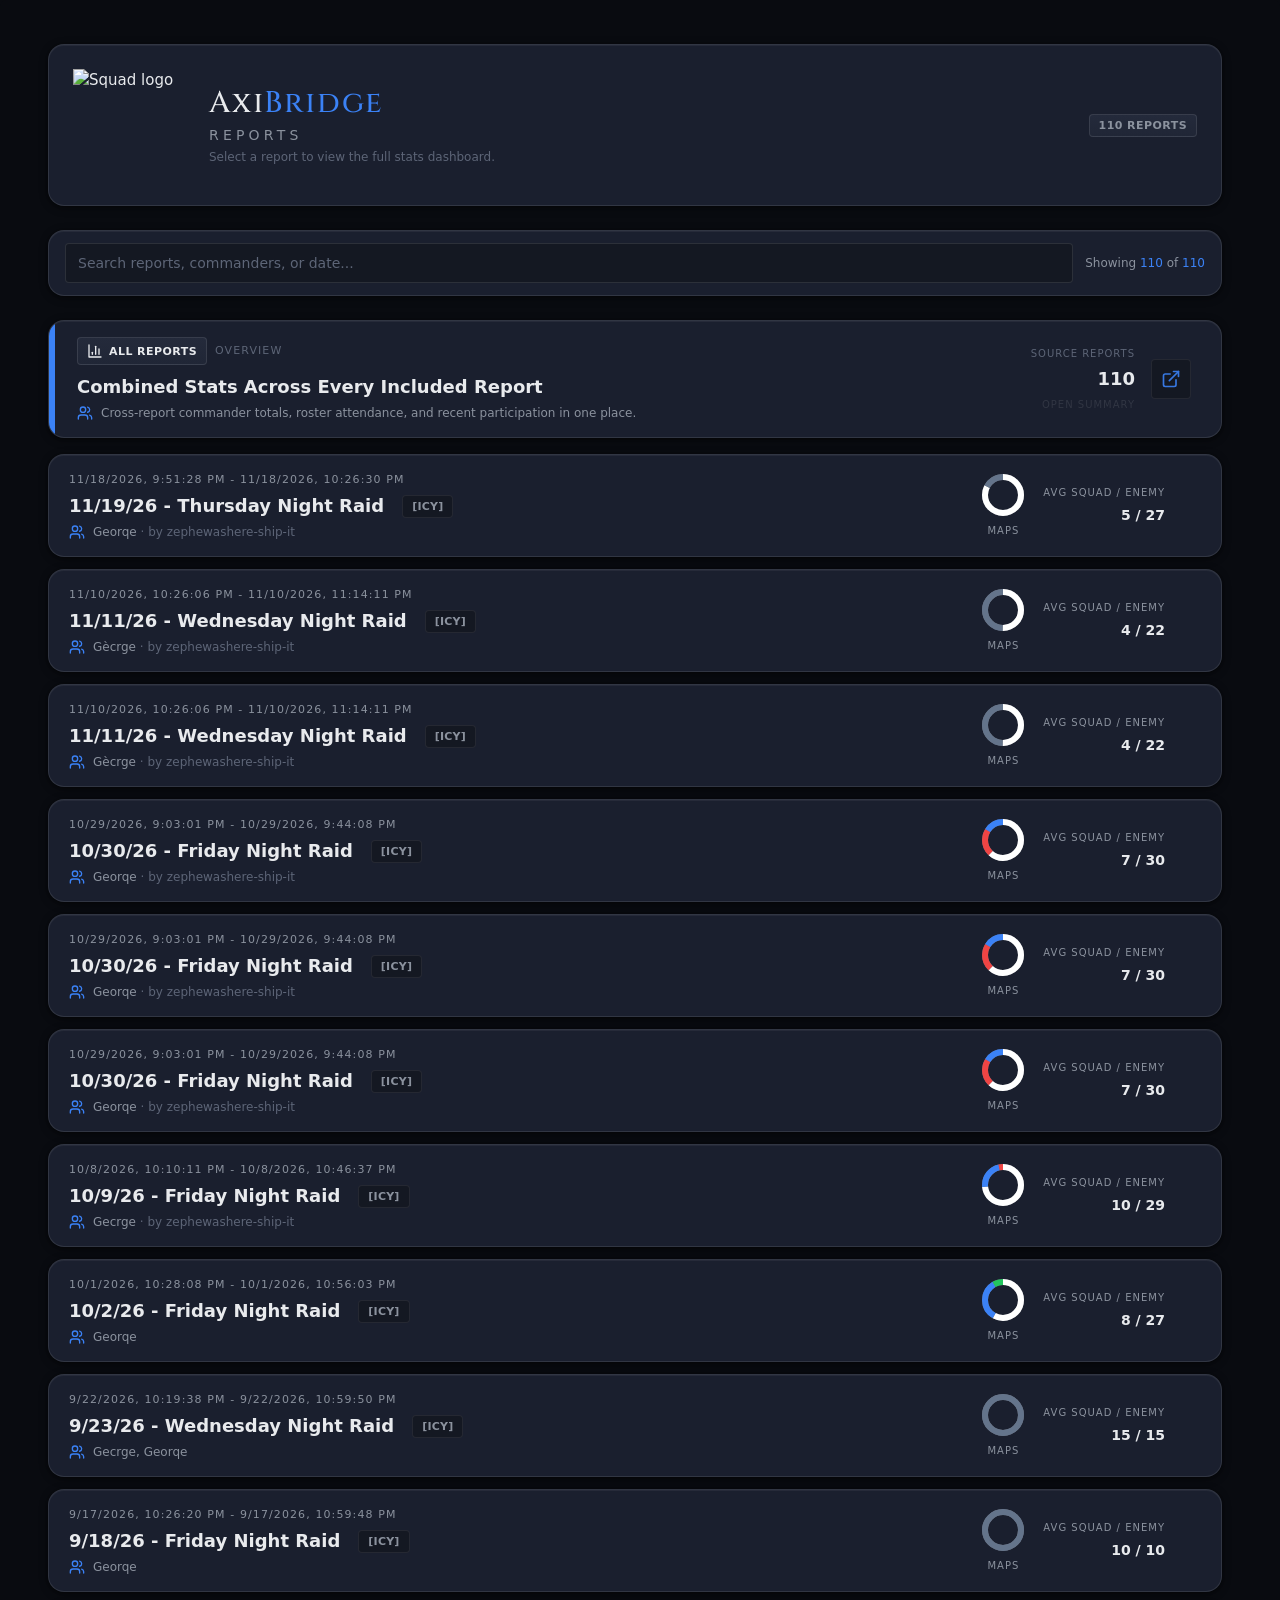
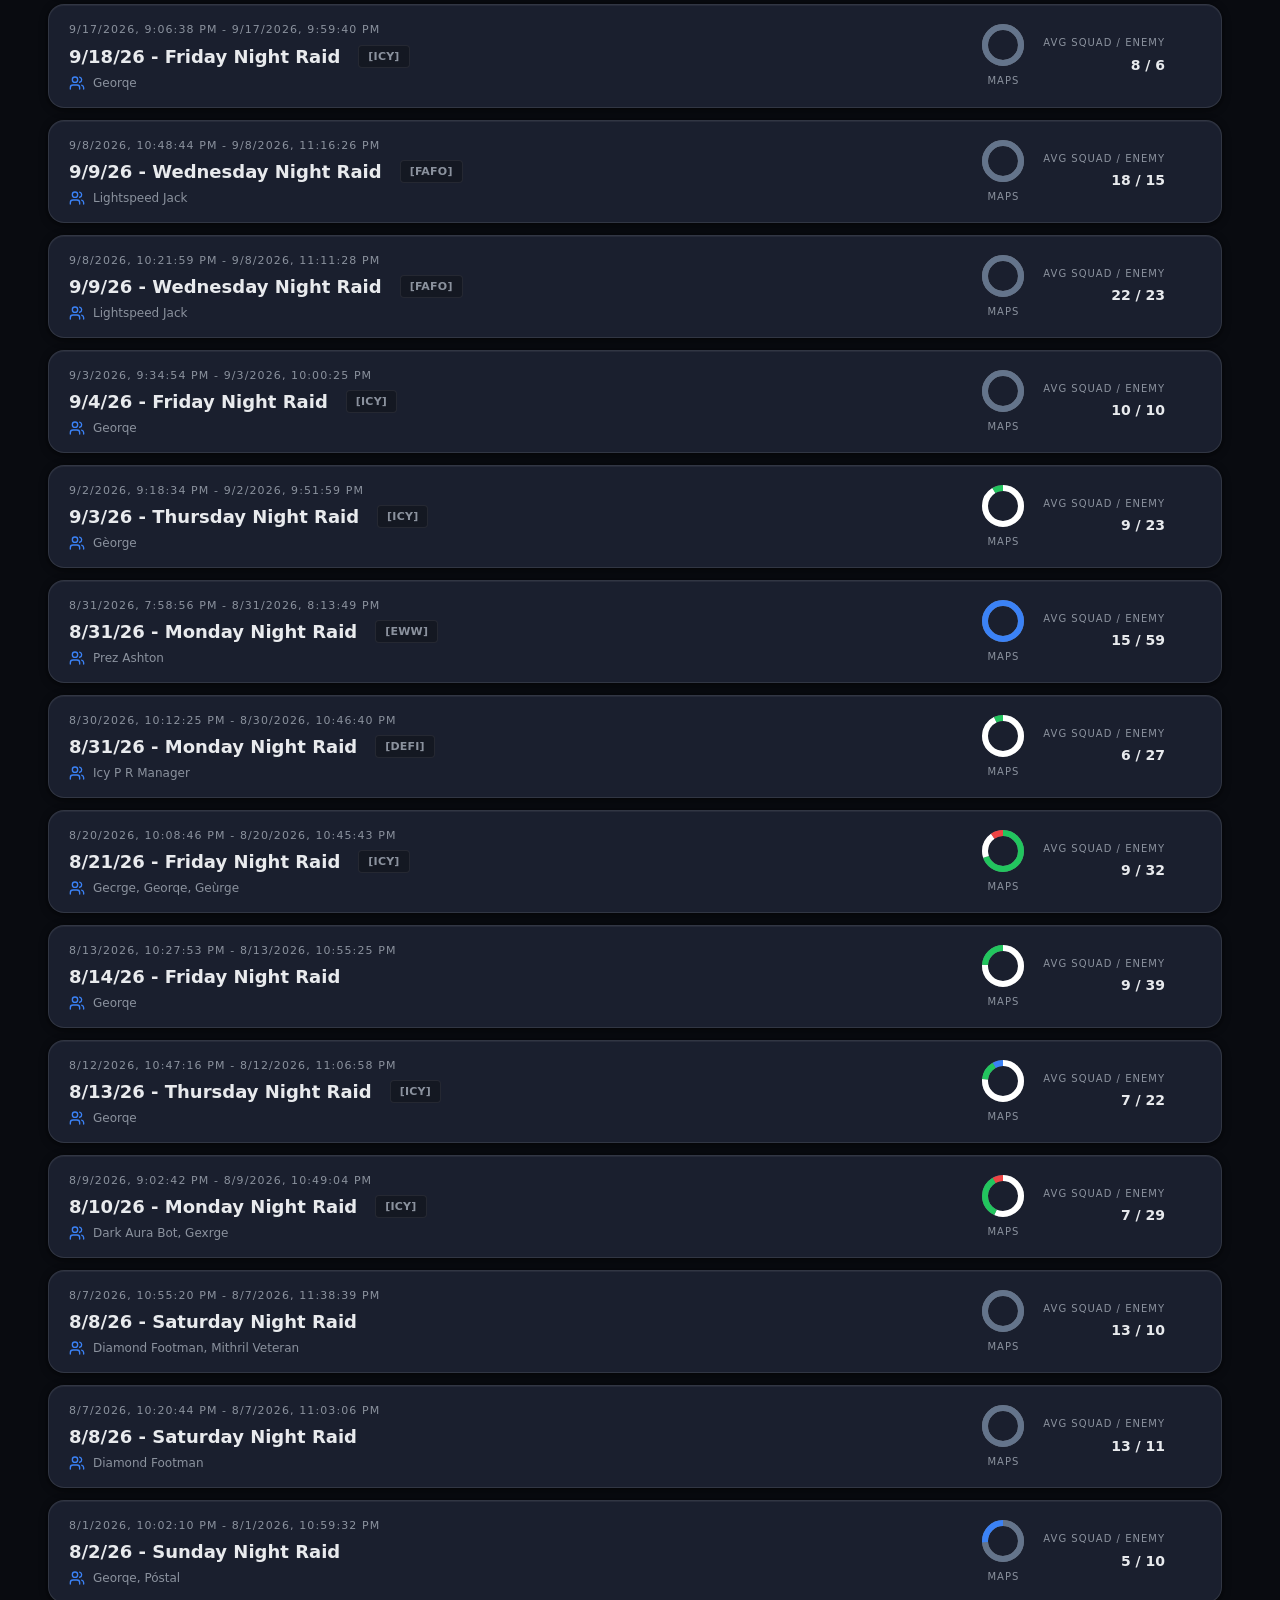
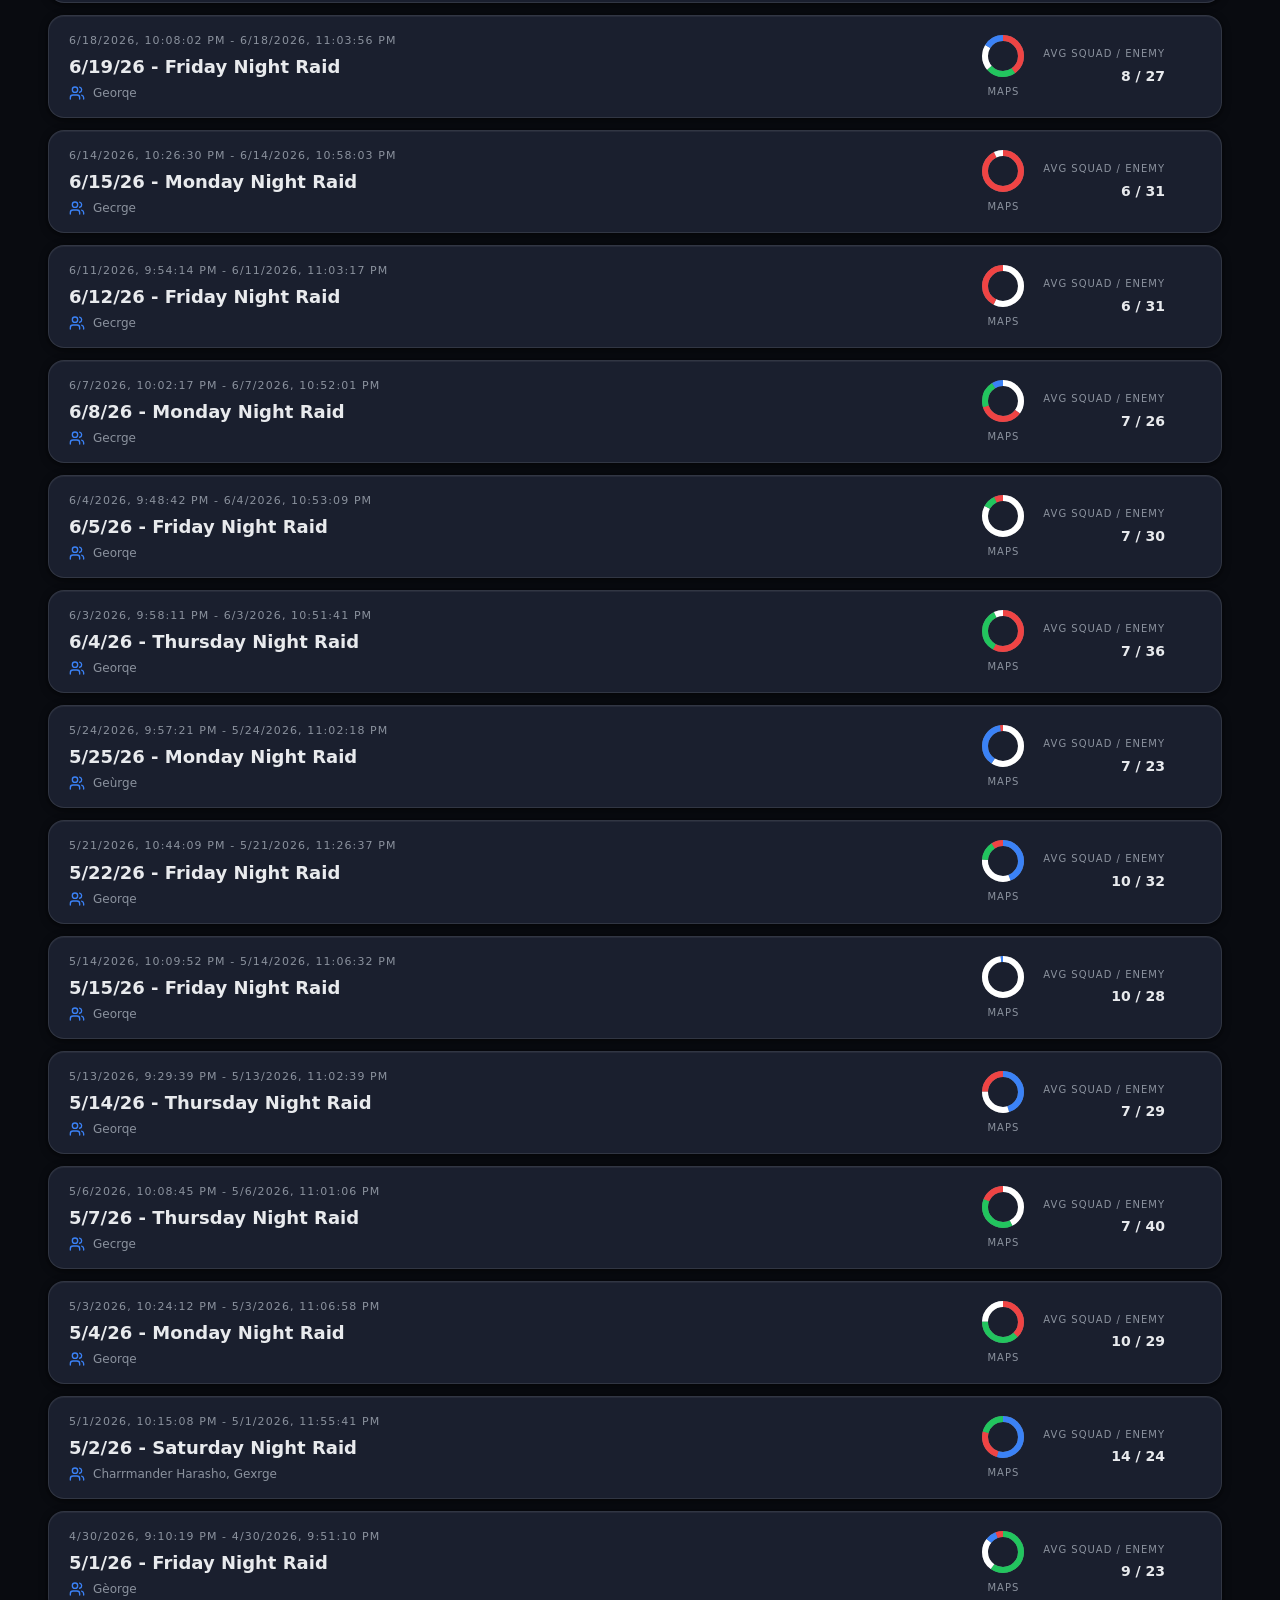
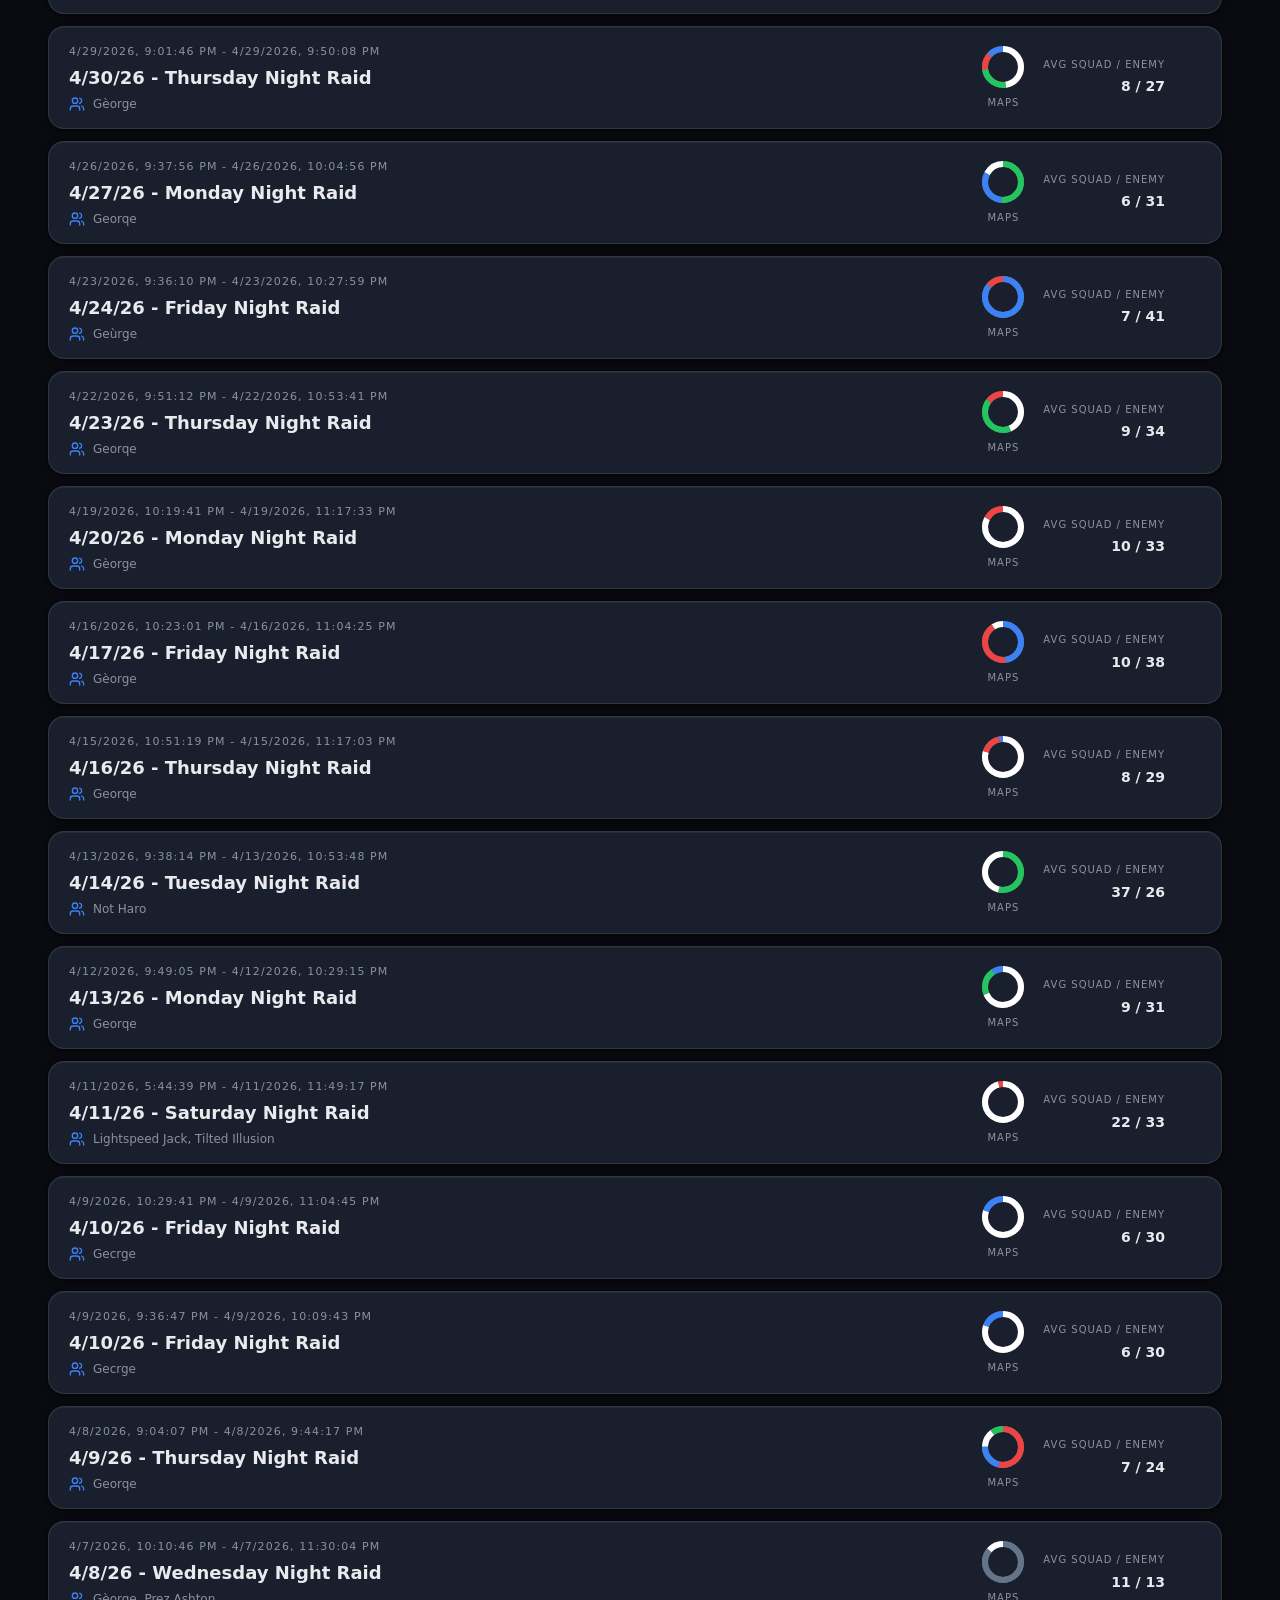
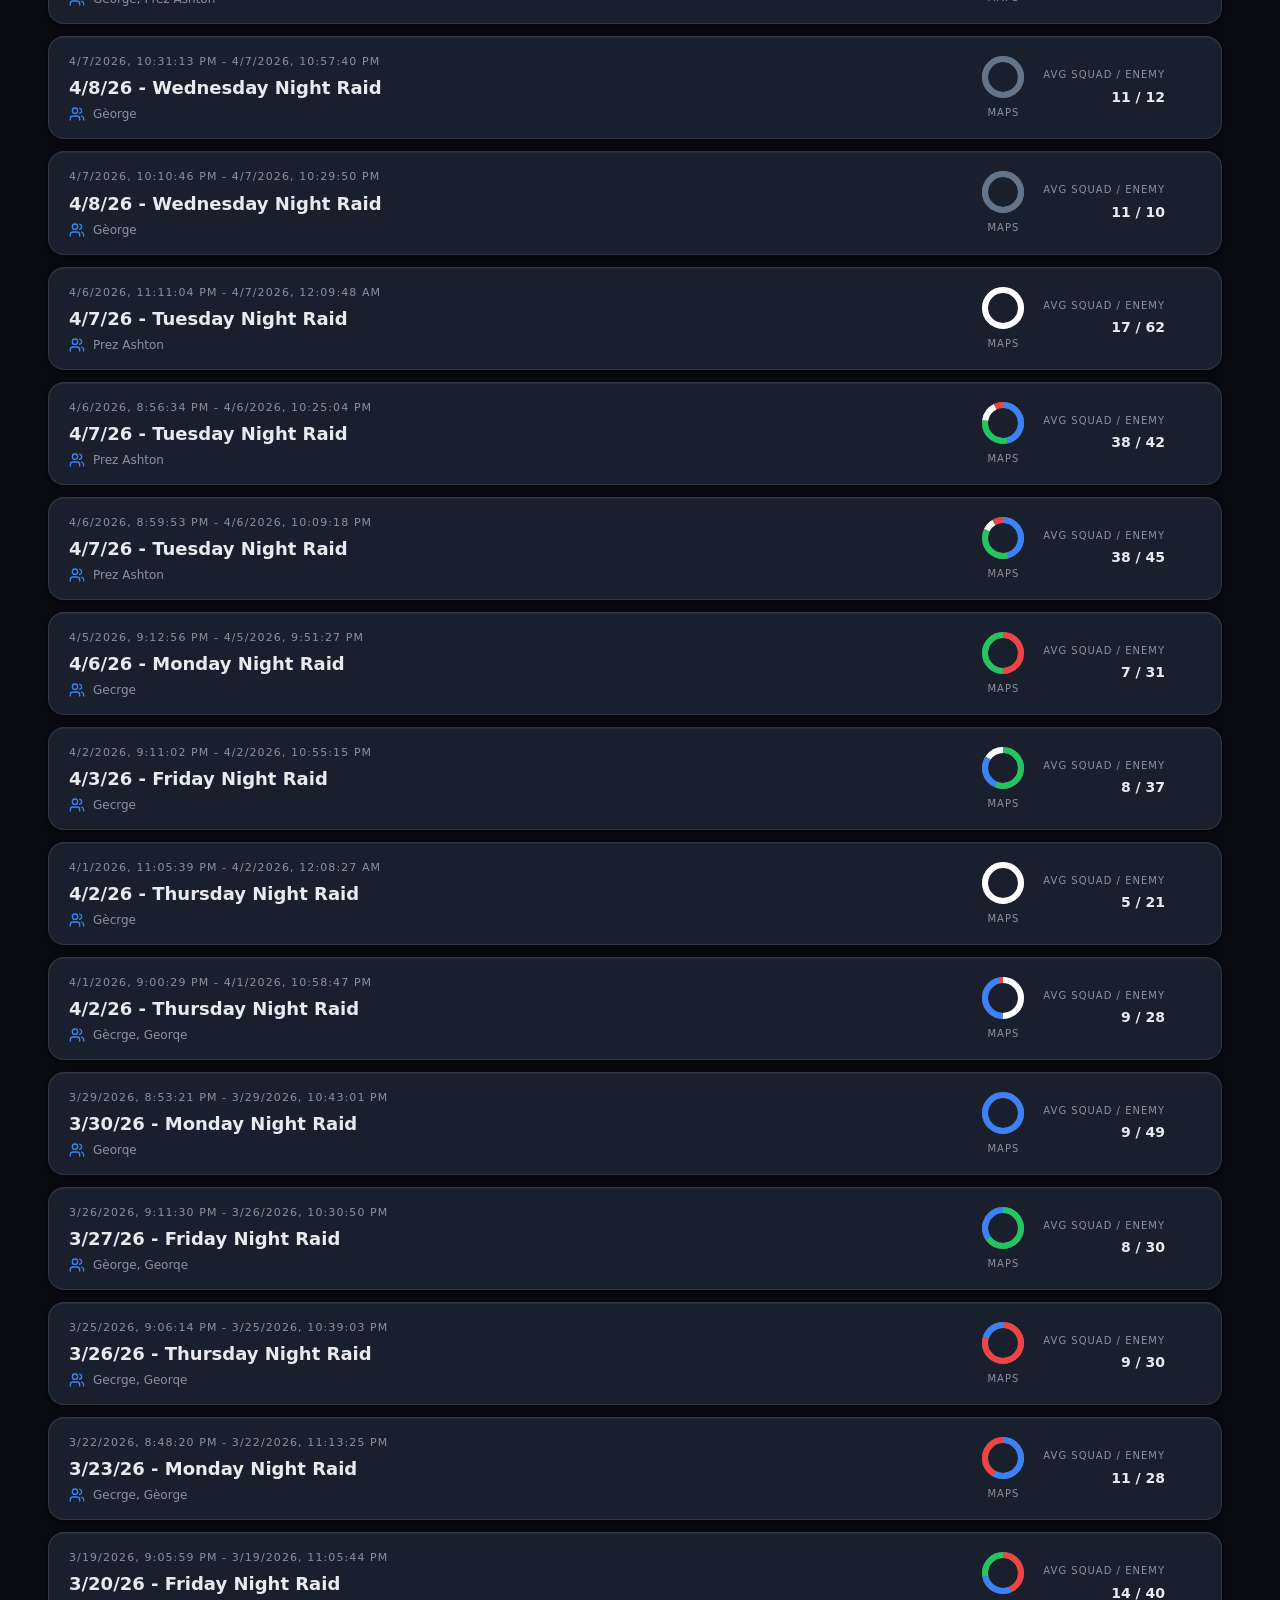
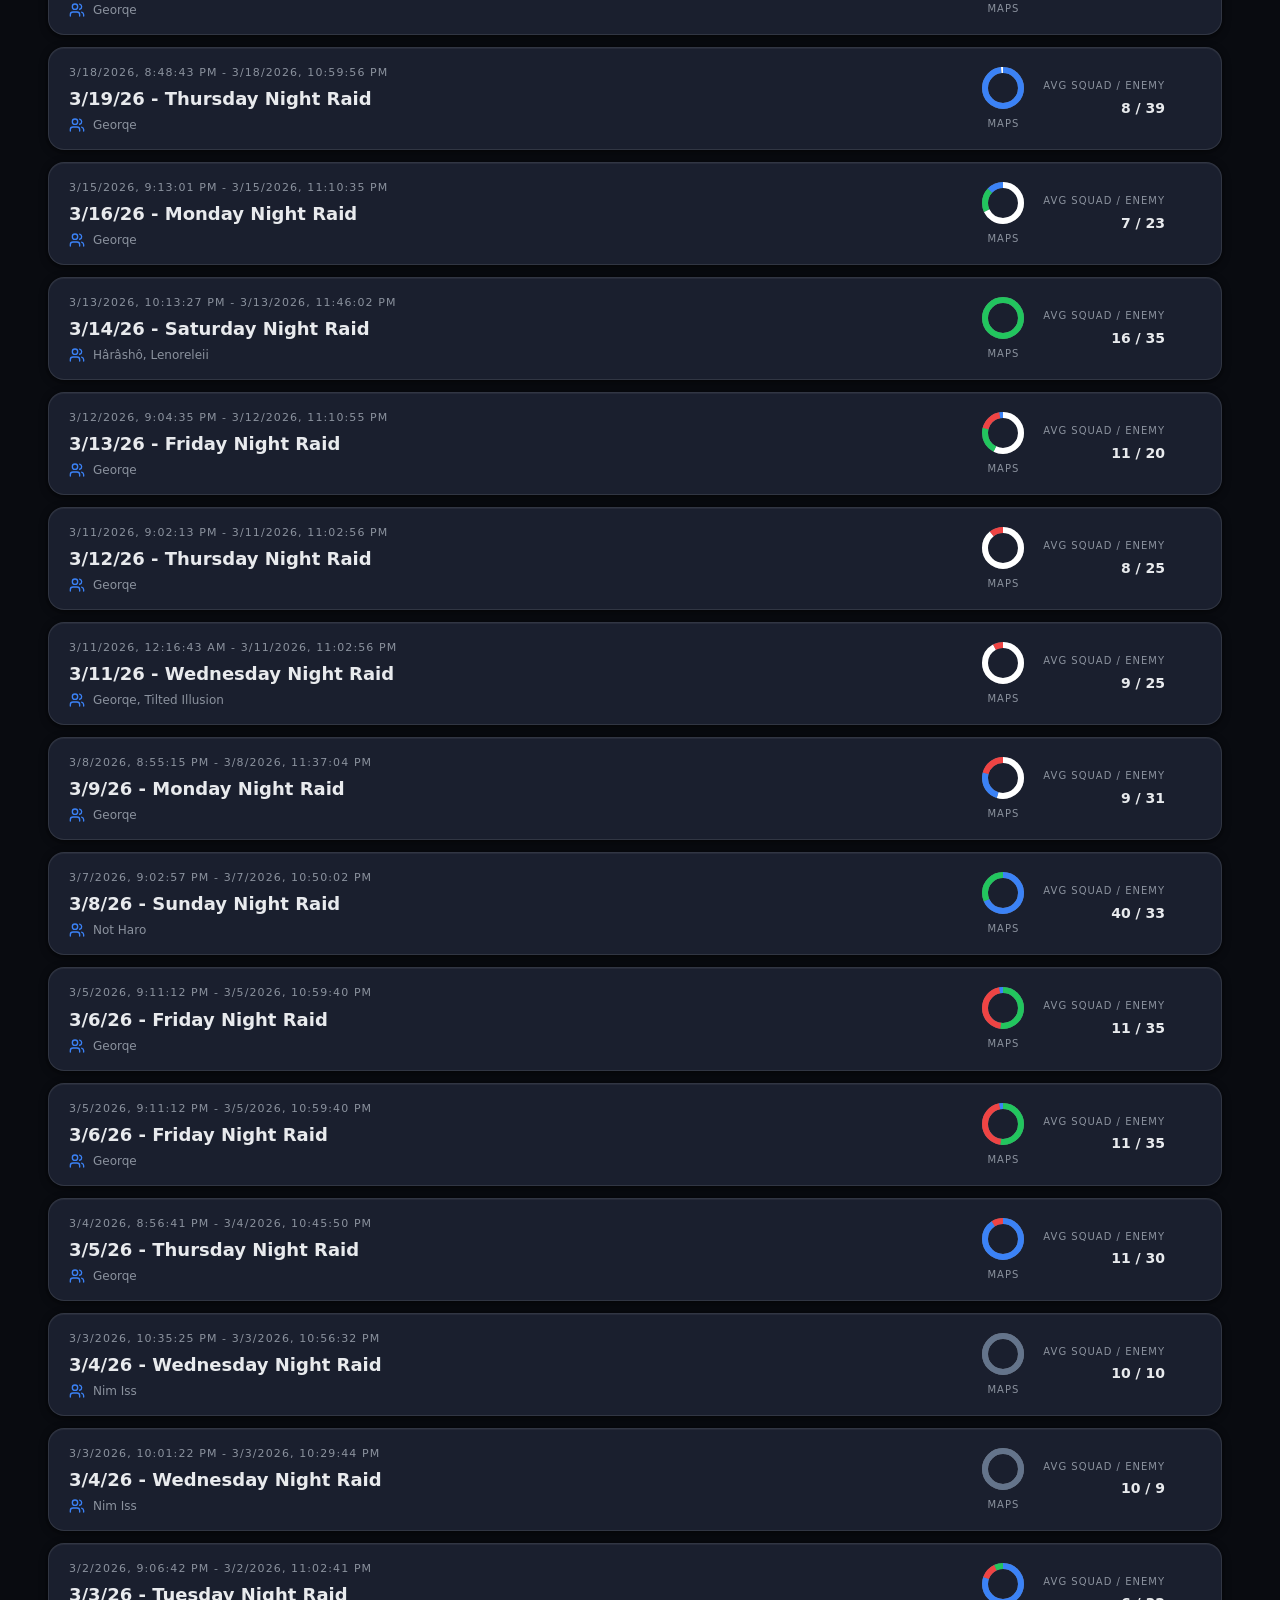
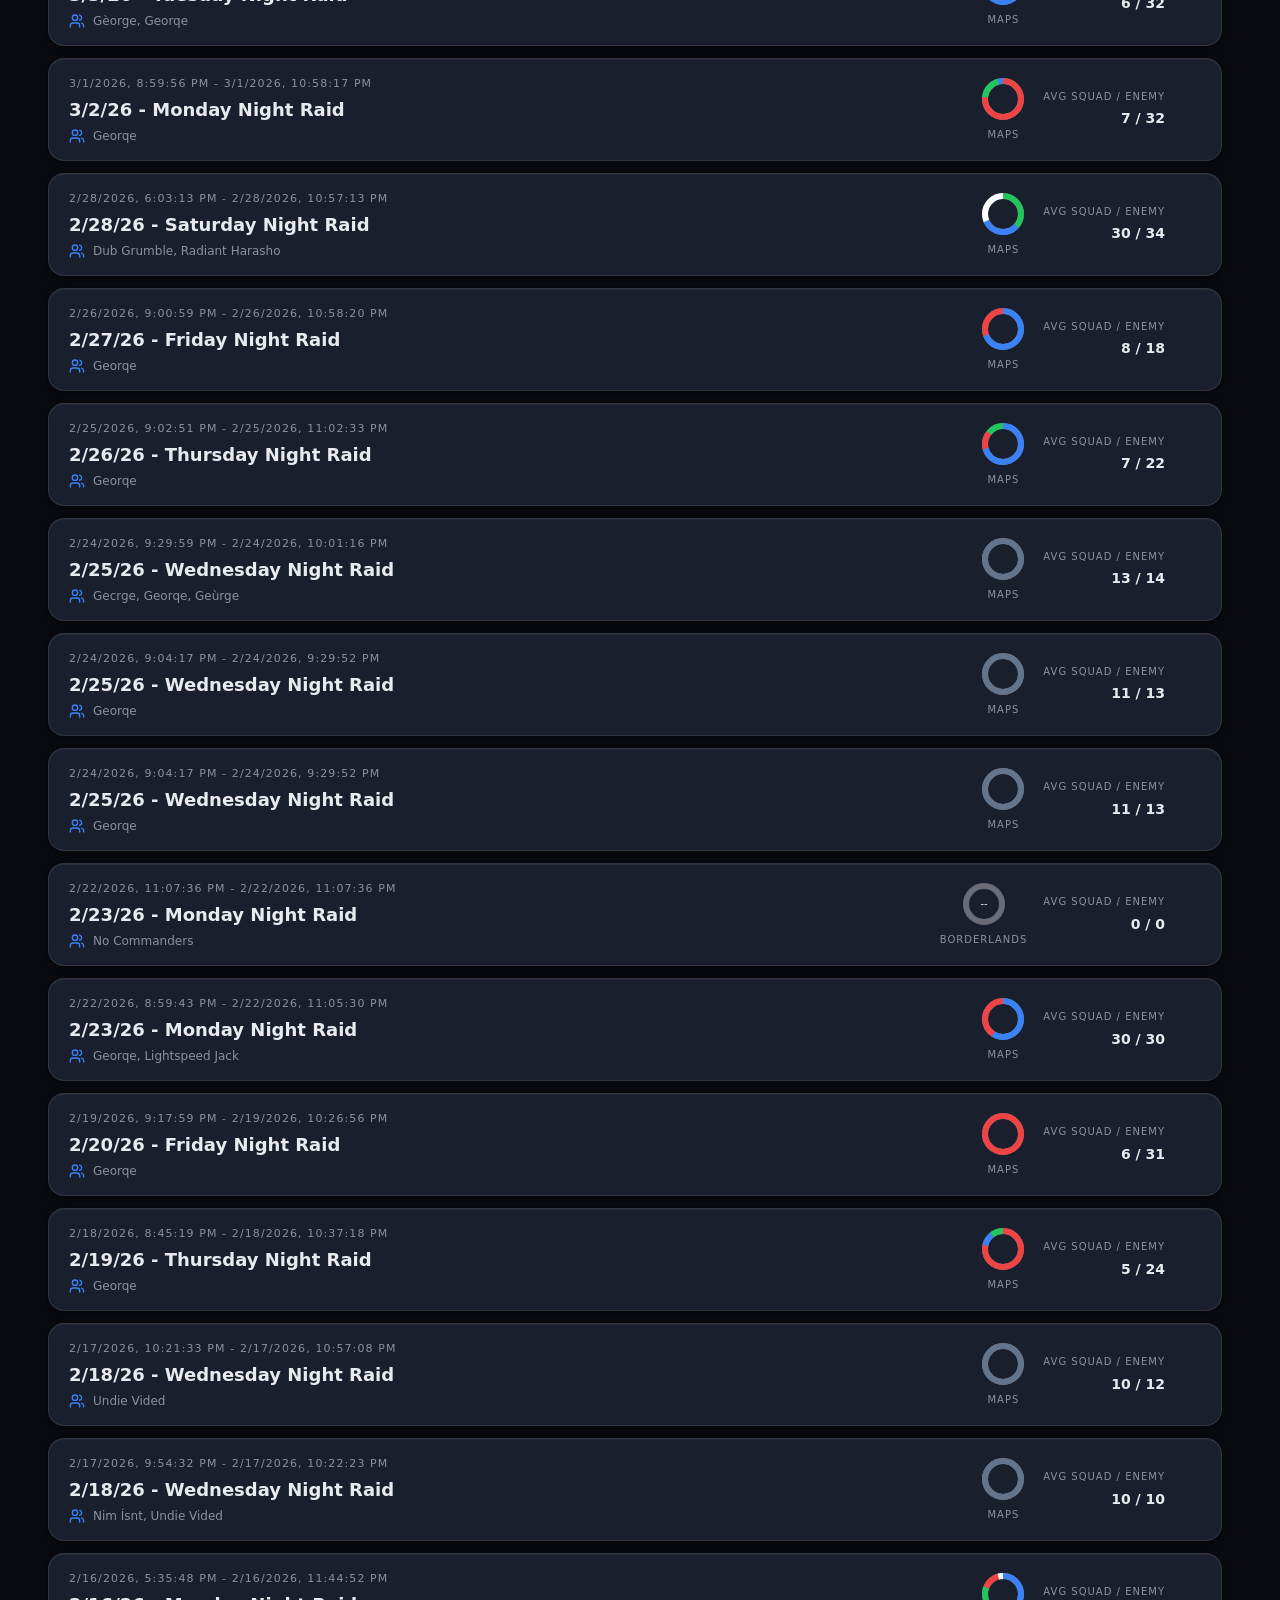
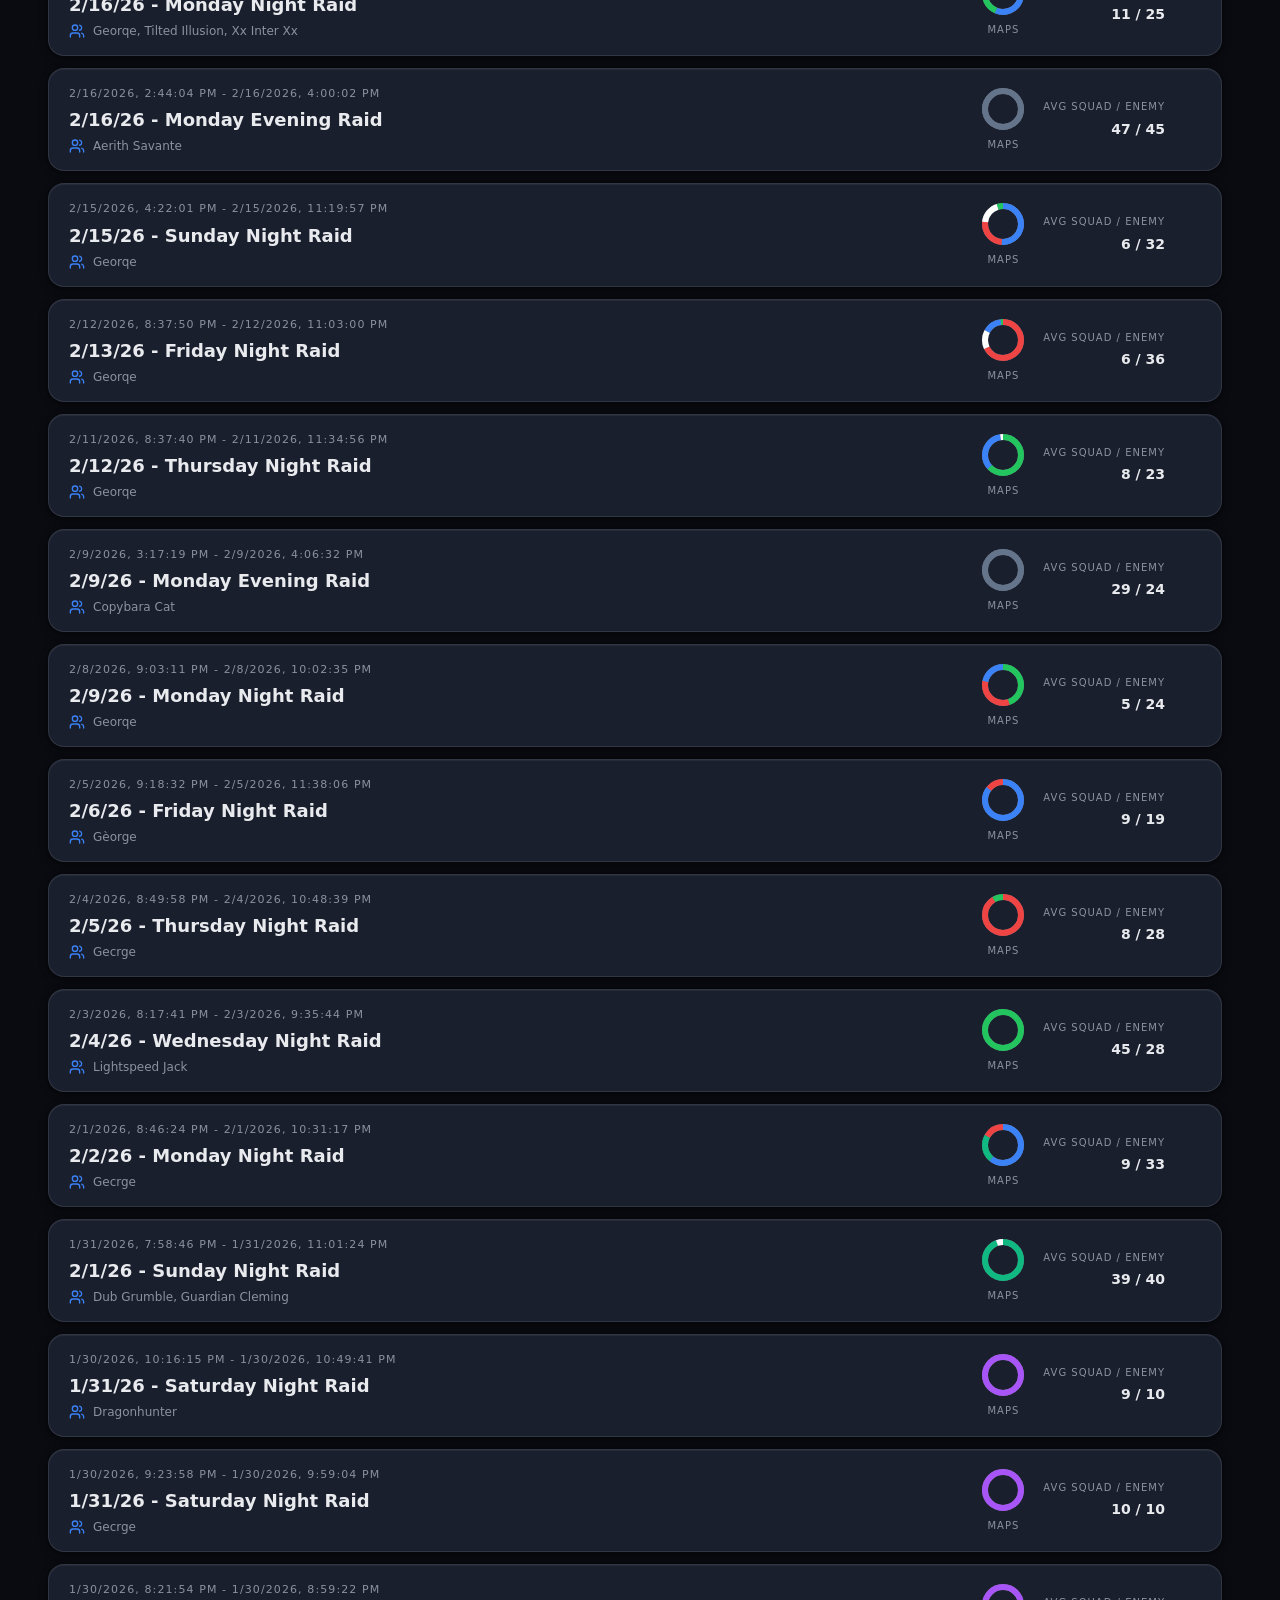
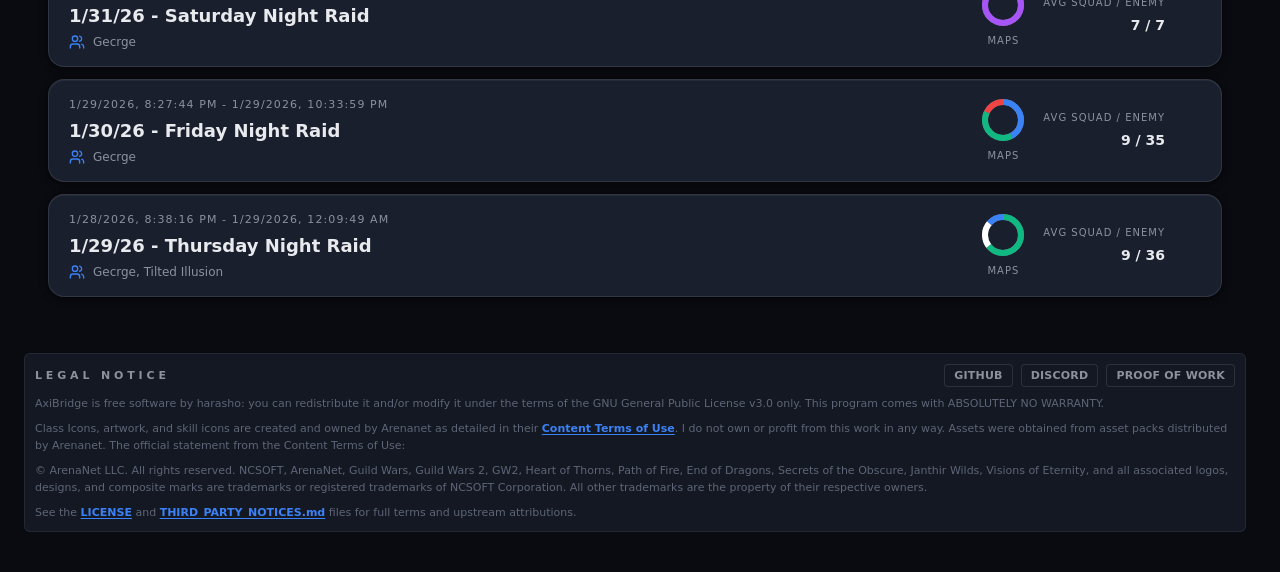
==== commit e21b3b76: "Update web report 20261118-215128-dw3u" ====
--- a/index.html
+++ b/index.html
@@ -8,8 +8,8 @@
     <link rel="apple-touch-icon" href="./svg/axibridge-glyph.svg" />
     <meta name="viewport" content="width=device-width, initial-scale=1.0" />
     <title>AxiBridge</title>
-    <script type="module" crossorigin src="./assets/index-CIchrlAc.js"></script>
-    <link rel="stylesheet" crossorigin href="./assets/index-CzIP_Q0v.css">
+    <script type="module" crossorigin src="./assets/index-O1m9mXiw.js"></script>
+    <link rel="stylesheet" crossorigin href="./assets/index-Bduzf5O0.css">
   </head>
   <body>
     <div id="root"></div>
--- a/assets/index-Bduzf5O0.css
+++ b/assets/index-Bduzf5O0.css
@@ -0,0 +1 @@
+@import"https://fonts.googleapis.com/css2?family=Cinzel:wght@500;700&family=Inter:wght@400;500;600;700&display=swap";*,:before,:after{--tw-border-spacing-x: 0;--tw-border-spacing-y: 0;--tw-translate-x: 0;--tw-translate-y: 0;--tw-rotate: 0;--tw-skew-x: 0;--tw-skew-y: 0;--tw-scale-x: 1;--tw-scale-y: 1;--tw-pan-x: ;--tw-pan-y: ;--tw-pinch-zoom: ;--tw-scroll-snap-strictness: proximity;--tw-gradient-from-position: ;--tw-gradient-via-position: ;--tw-gradient-to-position: ;--tw-ordinal: ;--tw-slashed-zero: ;--tw-numeric-figure: ;--tw-numeric-spacing: ;--tw-numeric-fraction: ;--tw-ring-inset: ;--tw-ring-offset-width: 0px;--tw-ring-offset-color: #fff;--tw-ring-color: rgb(59 130 246 / .5);--tw-ring-offset-shadow: 0 0 #0000;--tw-ring-shadow: 0 0 #0000;--tw-shadow: 0 0 #0000;--tw-shadow-colored: 0 0 #0000;--tw-blur: ;--tw-brightness: ;--tw-contrast: ;--tw-grayscale: ;--tw-hue-rotate: ;--tw-invert: ;--tw-saturate: ;--tw-sepia: ;--tw-drop-shadow: ;--tw-backdrop-blur: ;--tw-backdrop-brightness: ;--tw-backdrop-contrast: ;--tw-backdrop-grayscale: ;--tw-backdrop-hue-rotate: ;--tw-backdrop-invert: ;--tw-backdrop-opacity: ;--tw-backdrop-saturate: ;--tw-backdrop-sepia: ;--tw-contain-size: ;--tw-contain-layout: ;--tw-contain-paint: ;--tw-contain-style: }::backdrop{--tw-border-spacing-x: 0;--tw-border-spacing-y: 0;--tw-translate-x: 0;--tw-translate-y: 0;--tw-rotate: 0;--tw-skew-x: 0;--tw-skew-y: 0;--tw-scale-x: 1;--tw-scale-y: 1;--tw-pan-x: ;--tw-pan-y: ;--tw-pinch-zoom: ;--tw-scroll-snap-strictness: proximity;--tw-gradient-from-position: ;--tw-gradient-via-position: ;--tw-gradient-to-position: ;--tw-ordinal: ;--tw-slashed-zero: ;--tw-numeric-figure: ;--tw-numeric-spacing: ;--tw-numeric-fraction: ;--tw-ring-inset: ;--tw-ring-offset-width: 0px;--tw-ring-offset-color: #fff;--tw-ring-color: rgb(59 130 246 / .5);--tw-ring-offset-shadow: 0 0 #0000;--tw-ring-shadow: 0 0 #0000;--tw-shadow: 0 0 #0000;--tw-shadow-colored: 0 0 #0000;--tw-blur: ;--tw-brightness: ;--tw-contrast: ;--tw-grayscale: ;--tw-hue-rotate: ;--tw-invert: ;--tw-saturate: ;--tw-sepia: ;--tw-drop-shadow: ;--tw-backdrop-blur: ;--tw-backdrop-brightness: ;--tw-backdrop-contrast: ;--tw-backdrop-grayscale: ;--tw-backdrop-hue-rotate: ;--tw-backdrop-invert: ;--tw-backdrop-opacity: ;--tw-backdrop-saturate: ;--tw-backdrop-sepia: ;--tw-contain-size: ;--tw-contain-layout: ;--tw-contain-paint: ;--tw-contain-style: }*,:before,:after{box-sizing:border-box;border-width:0;border-style:solid;border-color:#e5e7eb}:before,:after{--tw-content: ""}html,:host{line-height:1.5;-webkit-text-size-adjust:100%;-moz-tab-size:4;-o-tab-size:4;tab-size:4;font-family:ui-sans-serif,system-ui,sans-serif,"Apple Color Emoji","Segoe UI Emoji",Segoe UI Symbol,"Noto Color Emoji";font-feature-settings:normal;font-variation-settings:normal;-webkit-tap-highlight-color:transparent}body{margin:0;line-height:inherit}hr{height:0;color:inherit;border-top-width:1px}abbr:where([title]){-webkit-text-decoration:underline dotted;text-decoration:underline dotted}h1,h2,h3,h4,h5,h6{font-size:inherit;font-weight:inherit}a{color:inherit;text-decoration:inherit}b,strong{font-weight:bolder}code,kbd,samp,pre{font-family:ui-monospace,SFMono-Regular,Menlo,Monaco,Consolas,Liberation Mono,Courier New,monospace;font-feature-settings:normal;font-variation-settings:normal;font-size:1em}small{font-size:80%}sub,sup{font-size:75%;line-height:0;position:relative;vertical-align:baseline}sub{bottom:-.25em}sup{top:-.5em}table{text-indent:0;border-color:inherit;border-collapse:collapse}button,input,optgroup,select,textarea{font-family:inherit;font-feature-settings:inherit;font-variation-settings:inherit;font-size:100%;font-weight:inherit;line-height:inherit;letter-spacing:inherit;color:inherit;margin:0;padding:0}button,select{text-transform:none}button,input:where([type=button]),input:where([type=reset]),input:where([type=submit]){-webkit-appearance:button;background-color:transparent;background-image:none}:-moz-focusring{outline:auto}:-moz-ui-invalid{box-shadow:none}progress{vertical-align:baseline}::-webkit-inner-spin-button,::-webkit-outer-spin-button{height:auto}[type=search]{-webkit-appearance:textfield;outline-offset:-2px}::-webkit-search-decoration{-webkit-appearance:none}::-webkit-file-upload-button{-webkit-appearance:button;font:inherit}summary{display:list-item}blockquote,dl,dd,h1,h2,h3,h4,h5,h6,hr,figure,p,pre{margin:0}fieldset{margin:0;padding:0}legend{padding:0}ol,ul,menu{list-style:none;margin:0;padding:0}dialog{padding:0}textarea{resize:vertical}input::-moz-placeholder,textarea::-moz-placeholder{opacity:1;color:#9ca3af}input::placeholder,textarea::placeholder{opacity:1;color:#9ca3af}button,[role=button]{cursor:pointer}:disabled{cursor:default}img,svg,video,canvas,audio,iframe,embed,object{display:block;vertical-align:middle}img,video{max-width:100%;height:auto}[hidden]:where(:not([hidden=until-found])){display:none}.\!container{width:100%!important}.container{width:100%}@media(min-width:640px){.\!container{max-width:640px!important}.container{max-width:640px}}@media(min-width:768px){.\!container{max-width:768px!important}.container{max-width:768px}}@media(min-width:1024px){.\!container{max-width:1024px!important}.container{max-width:1024px}}@media(min-width:1280px){.\!container{max-width:1280px!important}.container{max-width:1280px}}@media(min-width:1536px){.\!container{max-width:1536px!important}.container{max-width:1536px}}.pointer-events-none{pointer-events:none}.pointer-events-auto{pointer-events:auto}.\!visible{visibility:visible!important}.visible{visibility:visible}.invisible{visibility:hidden}.collapse{visibility:collapse}.static{position:static}.fixed{position:fixed}.absolute{position:absolute}.relative{position:relative}.sticky{position:sticky}.inset-0{top:0;right:0;bottom:0;left:0}.inset-\[0\.7px\]{top:.7px;right:.7px;bottom:.7px;left:.7px}.inset-y-0{top:0;bottom:0}.-bottom-0\.5{bottom:-.125rem}.-bottom-1{bottom:-.25rem}.-left-8{left:-2rem}.-right-0\.5{right:-.125rem}.-right-1{right:-.25rem}.-top-0\.5{top:-.125rem}.bottom-0{bottom:0}.bottom-1{bottom:.25rem}.bottom-4{bottom:1rem}.bottom-\[3px\]{bottom:3px}.bottom-full{bottom:100%}.left-0{left:0}.left-1\/2{left:50%}.left-3{left:.75rem}.left-4{left:1rem}.right-0{right:0}.right-2{right:.5rem}.right-4{right:1rem}.top-0{top:0}.top-1{top:.25rem}.top-1\/2{top:50%}.top-10{top:2.5rem}.top-2{top:.5rem}.top-\[3px\]{top:3px}.top-\[calc\(100\%\+4px\)\]{top:calc(100% + 4px)}.top-full{top:100%}.isolate{isolation:isolate}.\!z-20{z-index:20!important}.z-10{z-index:10}.z-20{z-index:20}.z-30{z-index:30}.z-40{z-index:40}.z-50{z-index:50}.z-\[10000\]{z-index:10000}.z-\[9999\]{z-index:9999}.order-first{order:-9999}.col-span-3{grid-column:span 3 / span 3}.row-span-2{grid-row:span 2 / span 2}.m-0{margin:0}.m-3{margin:.75rem}.-mx-1{margin-left:-.25rem;margin-right:-.25rem}.-mx-4{margin-left:-1rem;margin-right:-1rem}.mx-1{margin-left:.25rem;margin-right:.25rem}.mx-1\.5{margin-left:.375rem;margin-right:.375rem}.mx-3{margin-left:.75rem;margin-right:.75rem}.mx-4{margin-left:1rem;margin-right:1rem}.mx-auto{margin-left:auto;margin-right:auto}.my-3{margin-top:.75rem;margin-bottom:.75rem}.\!mb-0{margin-bottom:0!important}.\!mt-0{margin-top:0!important}.-mr-\[176px\]{margin-right:-176px}.mb-0\.5{margin-bottom:.125rem}.mb-1{margin-bottom:.25rem}.mb-1\.5{margin-bottom:.375rem}.mb-2{margin-bottom:.5rem}.mb-2\.5{margin-bottom:.625rem}.mb-3{margin-bottom:.75rem}.mb-3\.5{margin-bottom:.875rem}.mb-4{margin-bottom:1rem}.mb-6{margin-bottom:1.5rem}.mb-\[var\(--axi-offset-panel\)\]{margin-bottom:var(--axi-offset-panel)}.ml-1{margin-left:.25rem}.ml-1\.5{margin-left:.375rem}.ml-2{margin-left:.5rem}.ml-3{margin-left:.75rem}.ml-6{margin-left:1.5rem}.ml-auto{margin-left:auto}.mr-3{margin-right:.75rem}.mt-0\.5{margin-top:.125rem}.mt-1{margin-top:.25rem}.mt-1\.5{margin-top:.375rem}.mt-10{margin-top:2.5rem}.mt-2{margin-top:.5rem}.mt-2\.5{margin-top:.625rem}.mt-3{margin-top:.75rem}.mt-3\.5{margin-top:.875rem}.mt-4{margin-top:1rem}.mt-5{margin-top:1.25rem}.mt-6{margin-top:1.5rem}.mt-8{margin-top:2rem}.mt-\[7px\]{margin-top:7px}.mt-auto{margin-top:auto}.mt-px{margin-top:1px}.block{display:block}.inline-block{display:inline-block}.inline{display:inline}.flex{display:flex}.inline-flex{display:inline-flex}.\!table{display:table!important}.table{display:table}.grid{display:grid}.contents{display:contents}.hidden{display:none}.aspect-square{aspect-ratio:1 / 1}.h-0{height:0px}.h-1\.5{height:.375rem}.h-10{height:2.5rem}.h-12{height:3rem}.h-14{height:3.5rem}.h-16{height:4rem}.h-2{height:.5rem}.h-2\.5{height:.625rem}.h-20{height:5rem}.h-24{height:6rem}.h-3{height:.75rem}.h-3\.5{height:.875rem}.h-32{height:8rem}.h-4{height:1rem}.h-5{height:1.25rem}.h-6{height:1.5rem}.h-64{height:16rem}.h-7{height:1.75rem}.h-8{height:2rem}.h-9{height:2.25rem}.h-\[12vh\]{height:12vh}.h-\[15px\]{height:15px}.h-\[18px\]{height:18px}.h-\[19px\]{height:19px}.h-\[220px\]{height:220px}.h-\[240px\]{height:240px}.h-\[260px\]{height:260px}.h-\[280px\]{height:280px}.h-\[300px\]{height:300px}.h-\[30px\]{height:30px}.h-\[320px\]{height:320px}.h-\[34px\]{height:34px}.h-\[360px\]{height:360px}.h-\[400px\]{height:400px}.h-\[480px\]{height:480px}.h-\[500px\]{height:500px}.h-\[65vh\]{height:65vh}.h-\[min\(82vh\,860px\)\]{height:min(82vh,860px)}.h-full{height:100%}.h-px{height:1px}.h-screen{height:100vh}.max-h-0{max-height:0px}.max-h-24{max-height:6rem}.max-h-28{max-height:7rem}.max-h-40{max-height:10rem}.max-h-56{max-height:14rem}.max-h-60{max-height:15rem}.max-h-64{max-height:16rem}.max-h-72{max-height:18rem}.max-h-80{max-height:20rem}.max-h-96{max-height:24rem}.max-h-\[260px\]{max-height:260px}.max-h-\[300px\]{max-height:300px}.max-h-\[30rem\]{max-height:30rem}.max-h-\[320px\]{max-height:320px}.max-h-\[32rem\]{max-height:32rem}.max-h-\[360px\]{max-height:360px}.max-h-\[420px\]{max-height:420px}.max-h-\[50vh\]{max-height:50vh}.max-h-\[560px\]{max-height:560px}.max-h-\[60vh\]{max-height:60vh}.max-h-\[65vh\]{max-height:65vh}.max-h-\[85vh\]{max-height:85vh}.max-h-\[92vh\]{max-height:92vh}.max-h-\[99999px\]{max-height:99999px}.max-h-none{max-height:none}.min-h-0{min-height:0px}.min-h-10{min-height:2.5rem}.min-h-\[108px\]{min-height:108px}.min-h-\[126px\]{min-height:126px}.min-h-\[140px\]{min-height:140px}.min-h-\[182px\]{min-height:182px}.min-h-\[26px\]{min-height:26px}.min-h-\[28px\]{min-height:28px}.min-h-\[40px\]{min-height:40px}.min-h-\[56px\]{min-height:56px}.min-h-\[58px\]{min-height:58px}.min-h-\[60vh\]{min-height:60vh}.min-h-screen{min-height:100vh}.w-1\.5{width:.375rem}.w-10{width:2.5rem}.w-12{width:3rem}.w-16{width:4rem}.w-2{width:.5rem}.w-2\.5{width:.625rem}.w-20{width:5rem}.w-3{width:.75rem}.w-3\.5{width:.875rem}.w-36{width:9rem}.w-4{width:1rem}.w-44{width:11rem}.w-48{width:12rem}.w-5{width:1.25rem}.w-52{width:13rem}.w-56{width:14rem}.w-6{width:1.5rem}.w-64{width:16rem}.w-7{width:1.75rem}.w-8{width:2rem}.w-80{width:20rem}.w-9{width:2.25rem}.w-96{width:24rem}.w-\[15px\]{width:15px}.w-\[18px\]{width:18px}.w-\[19px\]{width:19px}.w-\[240px\]{width:240px}.w-\[248px\]{width:248px}.w-\[260px\]{width:260px}.w-\[2px\]{width:2px}.w-\[30px\]{width:30px}.w-\[320px\]{width:320px}.w-\[4\.5rem\]{width:4.5rem}.w-auto{width:auto}.w-full{width:100%}.w-max{width:-moz-max-content;width:max-content}.w-px{width:1px}.w-screen{width:100vw}.min-w-0{min-width:0px}.min-w-8{min-width:2rem}.min-w-\[110px\]{min-width:110px}.min-w-\[240px\]{min-width:240px}.min-w-\[260px\]{min-width:260px}.min-w-\[30px\]{min-width:30px}.min-w-\[420px\]{min-width:420px}.min-w-\[440px\]{min-width:440px}.min-w-\[560px\]{min-width:560px}.min-w-\[620px\]{min-width:620px}.min-w-\[640px\]{min-width:640px}.min-w-\[700px\]{min-width:700px}.min-w-\[720px\]{min-width:720px}.min-w-\[760px\]{min-width:760px}.min-w-\[860px\]{min-width:860px}.min-w-\[900px\]{min-width:900px}.max-w-3xl{max-width:48rem}.max-w-4xl{max-width:56rem}.max-w-\[120px\]{max-width:120px}.max-w-\[12rem\]{max-width:12rem}.max-w-\[140px\]{max-width:140px}.max-w-\[160px\]{max-width:160px}.max-w-\[16rem\]{max-width:16rem}.max-w-\[170px\]{max-width:170px}.max-w-\[180px\]{max-width:180px}.max-w-\[200px\]{max-width:200px}.max-w-\[2150px\]{max-width:2150px}.max-w-\[58vw\]{max-width:58vw}.max-w-\[80vw\]{max-width:80vw}.max-w-full{max-width:100%}.max-w-md{max-width:28rem}.max-w-none{max-width:none}.max-w-sm{max-width:24rem}.max-w-xs{max-width:20rem}.flex-1{flex:1 1 0%}.flex-none{flex:none}.flex-shrink{flex-shrink:1}.flex-shrink-0{flex-shrink:0}.shrink{flex-shrink:1}.shrink-0{flex-shrink:0}.grow{flex-grow:1}.-translate-x-1\/2{--tw-translate-x: -50%;transform:translate(var(--tw-translate-x),var(--tw-translate-y)) rotate(var(--tw-rotate)) skew(var(--tw-skew-x)) skewY(var(--tw-skew-y)) scaleX(var(--tw-scale-x)) scaleY(var(--tw-scale-y))}.-translate-x-full{--tw-translate-x: -100%;transform:translate(var(--tw-translate-x),var(--tw-translate-y)) rotate(var(--tw-rotate)) skew(var(--tw-skew-x)) skewY(var(--tw-skew-y)) scaleX(var(--tw-scale-x)) scaleY(var(--tw-scale-y))}.-translate-y-1\/2{--tw-translate-y: -50%;transform:translate(var(--tw-translate-x),var(--tw-translate-y)) rotate(var(--tw-rotate)) skew(var(--tw-skew-x)) skewY(var(--tw-skew-y)) scaleX(var(--tw-scale-x)) scaleY(var(--tw-scale-y))}.-translate-y-2{--tw-translate-y: -.5rem;transform:translate(var(--tw-translate-x),var(--tw-translate-y)) rotate(var(--tw-rotate)) skew(var(--tw-skew-x)) skewY(var(--tw-skew-y)) scaleX(var(--tw-scale-x)) scaleY(var(--tw-scale-y))}.translate-x-0{--tw-translate-x: 0px;transform:translate(var(--tw-translate-x),var(--tw-translate-y)) rotate(var(--tw-rotate)) skew(var(--tw-skew-x)) skewY(var(--tw-skew-y)) scaleX(var(--tw-scale-x)) scaleY(var(--tw-scale-y))}.translate-y-0{--tw-translate-y: 0px;transform:translate(var(--tw-translate-x),var(--tw-translate-y)) rotate(var(--tw-rotate)) skew(var(--tw-skew-x)) skewY(var(--tw-skew-y)) scaleX(var(--tw-scale-x)) scaleY(var(--tw-scale-y))}.translate-y-6{--tw-translate-y: 1.5rem;transform:translate(var(--tw-translate-x),var(--tw-translate-y)) rotate(var(--tw-rotate)) skew(var(--tw-skew-x)) skewY(var(--tw-skew-y)) scaleX(var(--tw-scale-x)) scaleY(var(--tw-scale-y))}.-rotate-90{--tw-rotate: -90deg;transform:translate(var(--tw-translate-x),var(--tw-translate-y)) rotate(var(--tw-rotate)) skew(var(--tw-skew-x)) skewY(var(--tw-skew-y)) scaleX(var(--tw-scale-x)) scaleY(var(--tw-scale-y))}.rotate-180{--tw-rotate: 180deg;transform:translate(var(--tw-translate-x),var(--tw-translate-y)) rotate(var(--tw-rotate)) skew(var(--tw-skew-x)) skewY(var(--tw-skew-y)) scaleX(var(--tw-scale-x)) scaleY(var(--tw-scale-y))}.scale-105{--tw-scale-x: 1.05;--tw-scale-y: 1.05;transform:translate(var(--tw-translate-x),var(--tw-translate-y)) rotate(var(--tw-rotate)) skew(var(--tw-skew-x)) skewY(var(--tw-skew-y)) scaleX(var(--tw-scale-x)) scaleY(var(--tw-scale-y))}.transform{transform:translate(var(--tw-translate-x),var(--tw-translate-y)) rotate(var(--tw-rotate)) skew(var(--tw-skew-x)) skewY(var(--tw-skew-y)) scaleX(var(--tw-scale-x)) scaleY(var(--tw-scale-y))}.animate-\[fadeUp_0\.6s_ease-out\]{animation:fadeUp .6s ease-out}@keyframes pulse{50%{opacity:.5}}.animate-pulse{animation:pulse 2s cubic-bezier(.4,0,.6,1) infinite}@keyframes spin{to{transform:rotate(360deg)}}.animate-spin{animation:spin 1s linear infinite}.cursor-help{cursor:help}.cursor-not-allowed{cursor:not-allowed}.cursor-pointer{cursor:pointer}.select-none{-webkit-user-select:none;-moz-user-select:none;user-select:none}.resize{resize:both}.scroll-mt-24{scroll-margin-top:6rem}.scroll-mt-6{scroll-margin-top:1.5rem}.list-decimal{list-style-type:decimal}.appearance-none{-webkit-appearance:none;-moz-appearance:none;appearance:none}.auto-cols-fr{grid-auto-columns:minmax(0,1fr)}.grid-flow-col{grid-auto-flow:column}.grid-cols-1{grid-template-columns:repeat(1,minmax(0,1fr))}.grid-cols-2{grid-template-columns:repeat(2,minmax(0,1fr))}.grid-cols-3{grid-template-columns:repeat(3,minmax(0,1fr))}.grid-cols-4{grid-template-columns:repeat(4,minmax(0,1fr))}.grid-cols-6{grid-template-columns:repeat(6,minmax(0,1fr))}.grid-cols-7{grid-template-columns:repeat(7,minmax(0,1fr))}.grid-cols-\[\.\.\.\]{grid-template-columns:...}.grid-cols-\[12px_16px_minmax\(0\,1fr\)_auto\]{grid-template-columns:12px 16px minmax(0,1fr) auto}.grid-cols-\[18px_minmax\(0\,1fr\)\]{grid-template-columns:18px minmax(0,1fr)}.grid-cols-\[1fr_110px\]{grid-template-columns:1fr 110px}.grid-cols-\[1fr_2px_1fr\]{grid-template-columns:1fr 2px 1fr}.grid-cols-\[230px_1fr\]{grid-template-columns:230px 1fr}.grid-cols-\[2fr_0\.8fr_0\.8fr\]{grid-template-columns:2fr .8fr .8fr}.grid-cols-\[2fr_0\.9fr_0\.7fr\]{grid-template-columns:2fr .9fr .7fr}.grid-cols-\[36px_minmax\(0\,1fr\)\]{grid-template-columns:36px minmax(0,1fr)}.grid-cols-\[40px_minmax\(0\,1fr\)\]{grid-template-columns:40px minmax(0,1fr)}.grid-cols-\[minmax\(0\,3\.2fr\)_minmax\(140px\,1\.1fr\)_86px\]{grid-template-columns:minmax(0,3.2fr) minmax(140px,1.1fr) 86px}.grid-rows-2{grid-template-rows:repeat(2,minmax(0,1fr))}.flex-row{flex-direction:row}.flex-col{flex-direction:column}.flex-wrap{flex-wrap:wrap}.flex-nowrap{flex-wrap:nowrap}.place-items-center{place-items:center}.content-start{align-content:flex-start}.items-start{align-items:flex-start}.items-end{align-items:flex-end}.items-center{align-items:center}.items-baseline{align-items:baseline}.items-stretch{align-items:stretch}.justify-start{justify-content:flex-start}.justify-end{justify-content:flex-end}.justify-center{justify-content:center}.justify-between{justify-content:space-between}.justify-items-end{justify-items:end}.gap-0{gap:0px}.gap-0\.5{gap:.125rem}.gap-1{gap:.25rem}.gap-1\.5{gap:.375rem}.gap-2{gap:.5rem}.gap-2\.5{gap:.625rem}.gap-3{gap:.75rem}.gap-3\.5{gap:.875rem}.gap-4{gap:1rem}.gap-5{gap:1.25rem}.gap-6{gap:1.5rem}.gap-\[3px\]{gap:3px}.gap-\[7px\]{gap:7px}.gap-\[9px\]{gap:9px}.gap-x-1\.5{-moz-column-gap:.375rem;column-gap:.375rem}.gap-x-2{-moz-column-gap:.5rem;column-gap:.5rem}.gap-x-3{-moz-column-gap:.75rem;column-gap:.75rem}.gap-x-4{-moz-column-gap:1rem;column-gap:1rem}.gap-x-5{-moz-column-gap:1.25rem;column-gap:1.25rem}.gap-x-6{-moz-column-gap:1.5rem;column-gap:1.5rem}.gap-y-1{row-gap:.25rem}.gap-y-1\.5{row-gap:.375rem}.space-y-0>:not([hidden])~:not([hidden]){--tw-space-y-reverse: 0;margin-top:calc(0px * calc(1 - var(--tw-space-y-reverse)));margin-bottom:calc(0px * var(--tw-space-y-reverse))}.space-y-0\.5>:not([hidden])~:not([hidden]){--tw-space-y-reverse: 0;margin-top:calc(.125rem * calc(1 - var(--tw-space-y-reverse)));margin-bottom:calc(.125rem * var(--tw-space-y-reverse))}.space-y-1>:not([hidden])~:not([hidden]){--tw-space-y-reverse: 0;margin-top:calc(.25rem * calc(1 - var(--tw-space-y-reverse)));margin-bottom:calc(.25rem * var(--tw-space-y-reverse))}.space-y-1\.5>:not([hidden])~:not([hidden]){--tw-space-y-reverse: 0;margin-top:calc(.375rem * calc(1 - var(--tw-space-y-reverse)));margin-bottom:calc(.375rem * var(--tw-space-y-reverse))}.space-y-2>:not([hidden])~:not([hidden]){--tw-space-y-reverse: 0;margin-top:calc(.5rem * calc(1 - var(--tw-space-y-reverse)));margin-bottom:calc(.5rem * var(--tw-space-y-reverse))}.space-y-2\.5>:not([hidden])~:not([hidden]){--tw-space-y-reverse: 0;margin-top:calc(.625rem * calc(1 - var(--tw-space-y-reverse)));margin-bottom:calc(.625rem * var(--tw-space-y-reverse))}.space-y-3>:not([hidden])~:not([hidden]){--tw-space-y-reverse: 0;margin-top:calc(.75rem * calc(1 - var(--tw-space-y-reverse)));margin-bottom:calc(.75rem * var(--tw-space-y-reverse))}.space-y-4>:not([hidden])~:not([hidden]){--tw-space-y-reverse: 0;margin-top:calc(1rem * calc(1 - var(--tw-space-y-reverse)));margin-bottom:calc(1rem * var(--tw-space-y-reverse))}.space-y-5>:not([hidden])~:not([hidden]){--tw-space-y-reverse: 0;margin-top:calc(1.25rem * calc(1 - var(--tw-space-y-reverse)));margin-bottom:calc(1.25rem * var(--tw-space-y-reverse))}.space-y-6>:not([hidden])~:not([hidden]){--tw-space-y-reverse: 0;margin-top:calc(1.5rem * calc(1 - var(--tw-space-y-reverse)));margin-bottom:calc(1.5rem * var(--tw-space-y-reverse))}.divide-y>:not([hidden])~:not([hidden]){--tw-divide-y-reverse: 0;border-top-width:calc(1px * calc(1 - var(--tw-divide-y-reverse)));border-bottom-width:calc(1px * var(--tw-divide-y-reverse))}.divide-\[color\:var\(--axi-rule\)\]>:not([hidden])~:not([hidden]){border-color:var(--axi-rule)}.divide-white\/5>:not([hidden])~:not([hidden]){border-color:#ffffff0d}.self-start{align-self:flex-start}.self-end{align-self:flex-end}.self-center{align-self:center}.self-stretch{align-self:stretch}.overflow-auto{overflow:auto}.overflow-hidden{overflow:hidden}.overflow-visible{overflow:visible}.overflow-x-auto{overflow-x:auto}.overflow-y-auto{overflow-y:auto}.overflow-x-hidden{overflow-x:hidden}.overscroll-contain{overscroll-behavior:contain}.truncate{overflow:hidden;text-overflow:ellipsis;white-space:nowrap}.whitespace-normal{white-space:normal}.whitespace-nowrap{white-space:nowrap}.whitespace-pre-wrap{white-space:pre-wrap}.break-words{overflow-wrap:break-word}.break-all{word-break:break-all}.rounded{border-radius:.25rem}.rounded-2xl{border-radius:1rem}.rounded-\[var\(--axi-radius-sm\)\]{border-radius:var(--axi-radius-sm)}.rounded-full{border-radius:9999px}.rounded-lg{border-radius:.5rem}.rounded-md{border-radius:.375rem}.\!border-0{border-width:0px!important}.border{border-width:1px}.border-0{border-width:0px}.border-b{border-bottom-width:1px}.border-b-2{border-bottom-width:2px}.border-b-\[length\:var\(--axi-border-control\)\]{border-bottom-width:var(--axi-border-control)}.border-b-\[length\:var\(--axi-border-panel\)\]{border-bottom-width:var(--axi-border-panel)}.border-l{border-left-width:1px}.border-r{border-right-width:1px}.border-t{border-top-width:1px}.border-t-\[length\:var\(--axi-border-panel\)\]{border-top-width:var(--axi-border-panel)}.border-dashed{border-style:dashed}.border-none{border-style:none}.border-\[color\:var\(--axi-accent\)\]{border-color:var(--axi-accent)}.border-\[color\:var\(--axi-ink-line\)\]{border-color:var(--axi-ink-line)}.border-\[color\:var\(--axi-rule\)\]{border-color:var(--axi-rule)}.border-current{border-color:currentColor}.border-transparent{border-color:transparent}.\!bg-\[color\:var\(--axi-meta\)\]{background-color:var(--axi-meta)!important}.bg-\[color\:var\(--axi-ground\)\]{background-color:var(--axi-ground)}.bg-\[color\:var\(--axi-surface-paint\)\]{background-color:var(--axi-surface-paint)}.bg-\[color\:var\(--axi-surface-raised-paint\)\]{background-color:var(--axi-surface-raised-paint)}.bg-\[color\:var\(--axi-well-fill\)\]{background-color:var(--axi-well-fill)}.bg-\[var\(--axi-surface-paint\)\]{background-color:var(--axi-surface-paint)}.bg-\[var\(--axi-surface-raised-paint\)\]{background-color:var(--axi-surface-raised-paint)}.bg-\[…\]{background-color:…}.bg-amber-400\/5{background-color:#fbbf240d}.bg-emerald-400\/5{background-color:#34d3990d}.bg-red-500\/20{background-color:#ef444433}.bg-slate-900{--tw-bg-opacity: 1;background-color:rgb(15 23 42 / var(--tw-bg-opacity, 1))}.bg-transparent{background-color:transparent}.bg-white{--tw-bg-opacity: 1;background-color:rgb(255 255 255 / var(--tw-bg-opacity, 1))}.fill-current{fill:currentColor}.object-contain{-o-object-fit:contain;object-fit:contain}.object-cover{-o-object-fit:cover;object-fit:cover}.\!p-0{padding:0!important}.p-0{padding:0}.p-0\.5{padding:.125rem}.p-1{padding:.25rem}.p-1\.5{padding:.375rem}.p-2{padding:.5rem}.p-2\.5{padding:.625rem}.p-3{padding:.75rem}.p-4{padding:1rem}.p-5{padding:1.25rem}.p-6{padding:1.5rem}.px-1{padding-left:.25rem;padding-right:.25rem}.px-1\.5{padding-left:.375rem;padding-right:.375rem}.px-2{padding-left:.5rem;padding-right:.5rem}.px-2\.5{padding-left:.625rem;padding-right:.625rem}.px-3{padding-left:.75rem;padding-right:.75rem}.px-3\.5{padding-left:.875rem;padding-right:.875rem}.px-4{padding-left:1rem;padding-right:1rem}.px-5{padding-left:1.25rem;padding-right:1.25rem}.px-6{padding-left:1.5rem;padding-right:1.5rem}.px-8{padding-left:2rem;padding-right:2rem}.px-\[18px\]{padding-left:18px;padding-right:18px}.px-\[22px\]{padding-left:22px;padding-right:22px}.py-0\.5{padding-top:.125rem;padding-bottom:.125rem}.py-1{padding-top:.25rem;padding-bottom:.25rem}.py-1\.5{padding-top:.375rem;padding-bottom:.375rem}.py-12{padding-top:3rem;padding-bottom:3rem}.py-2{padding-top:.5rem;padding-bottom:.5rem}.py-2\.5{padding-top:.625rem;padding-bottom:.625rem}.py-3{padding-top:.75rem;padding-bottom:.75rem}.py-4{padding-top:1rem;padding-bottom:1rem}.py-5{padding-top:1.25rem;padding-bottom:1.25rem}.py-6{padding-top:1.5rem;padding-bottom:1.5rem}.py-8{padding-top:2rem;padding-bottom:2rem}.py-\[1\.5px\]{padding-top:1.5px;padding-bottom:1.5px}.py-\[14px\]{padding-top:14px;padding-bottom:14px}.py-\[1px\]{padding-top:1px;padding-bottom:1px}.py-\[2px\]{padding-top:2px;padding-bottom:2px}.py-px{padding-top:1px;padding-bottom:1px}.pb-0{padding-bottom:0}.pb-0\.5{padding-bottom:.125rem}.pb-1{padding-bottom:.25rem}.pb-1\.5{padding-bottom:.375rem}.pb-10{padding-bottom:2.5rem}.pb-2{padding-bottom:.5rem}.pb-2\.5{padding-bottom:.625rem}.pb-3{padding-bottom:.75rem}.pb-4{padding-bottom:1rem}.pb-5{padding-bottom:1.25rem}.pb-8{padding-bottom:2rem}.pb-\[2px\]{padding-bottom:2px}.pb-\[calc\(1\.5rem\+env\(safe-area-inset-bottom\)\)\]{padding-bottom:calc(1.5rem + env(safe-area-inset-bottom))}.pl-0{padding-left:0}.pl-1{padding-left:.25rem}.pl-2{padding-left:.5rem}.pl-2\.5{padding-left:.625rem}.pl-3{padding-left:.75rem}.pl-4{padding-left:1rem}.pl-5{padding-left:1.25rem}.pl-6{padding-left:1.5rem}.pl-8{padding-left:2rem}.pl-\[calc\(0\.75rem\+0\.375rem\)\]{padding-left:1.125rem}.pr-0\.5{padding-right:.125rem}.pr-1{padding-right:.25rem}.pr-2{padding-right:.5rem}.pr-3{padding-right:.75rem}.pr-4{padding-right:1rem}.pr-6{padding-right:1.5rem}.pr-7{padding-right:1.75rem}.pt-0\.5{padding-top:.125rem}.pt-1{padding-top:.25rem}.pt-1\.5{padding-top:.375rem}.pt-2{padding-top:.5rem}.pt-2\.5{padding-top:.625rem}.pt-3{padding-top:.75rem}.pt-3\.5{padding-top:.875rem}.pt-4{padding-top:1rem}.pt-6{padding-top:1.5rem}.pt-\[1px\]{padding-top:1px}.text-left{text-align:left}.text-center{text-align:center}.text-right{text-align:right}.align-top{vertical-align:top}.align-middle{vertical-align:middle}.font-mono{font-family:ui-monospace,SFMono-Regular,Menlo,Monaco,Consolas,Liberation Mono,Courier New,monospace}.text-2xl{font-size:1.5rem;line-height:2rem}.text-3xl{font-size:1.875rem;line-height:2.25rem}.text-4xl{font-size:2.25rem;line-height:2.5rem}.text-\[10\.5px\]{font-size:10.5px}.text-\[10px\]{font-size:10px}.text-\[11\.5px\]{font-size:11.5px}.text-\[11px\]{font-size:11px}.text-\[12px\]{font-size:12px}.text-\[13px\]{font-size:13px}.text-\[14px\]{font-size:14px}.text-\[15px\]{font-size:15px}.text-\[17px\]{font-size:17px}.text-\[19px\]{font-size:19px}.text-\[22px\]{font-size:22px}.text-\[30px\]{font-size:30px}.text-\[46px\]{font-size:46px}.text-\[8\.5px\]{font-size:8.5px}.text-\[8px\]{font-size:8px}.text-\[9\.5px\]{font-size:9.5px}.text-\[9px\]{font-size:9px}.text-base{font-size:1rem;line-height:1.5rem}.text-lg{font-size:1.125rem;line-height:1.75rem}.text-sm{font-size:.875rem;line-height:1.25rem}.text-xl{font-size:1.25rem;line-height:1.75rem}.text-xs{font-size:.75rem;line-height:1rem}.font-black{font-weight:900}.font-bold{font-weight:700}.font-extrabold{font-weight:800}.font-light{font-weight:300}.font-medium{font-weight:500}.font-normal{font-weight:400}.font-semibold{font-weight:600}.uppercase{text-transform:uppercase}.lowercase{text-transform:lowercase}.normal-case{text-transform:none}.italic{font-style:italic}.ordinal{--tw-ordinal: ordinal;font-variant-numeric:var(--tw-ordinal) var(--tw-slashed-zero) var(--tw-numeric-figure) var(--tw-numeric-spacing) var(--tw-numeric-fraction)}.tabular-nums{--tw-numeric-spacing: tabular-nums;font-variant-numeric:var(--tw-ordinal) var(--tw-slashed-zero) var(--tw-numeric-figure) var(--tw-numeric-spacing) var(--tw-numeric-fraction)}.leading-6{line-height:1.5rem}.leading-\[0\.9\]{line-height:.9}.leading-\[1\.45\]{line-height:1.45}.leading-\[1\.5\]{line-height:1.5}.leading-none{line-height:1}.leading-normal{line-height:1.5}.leading-relaxed{line-height:1.625}.leading-snug{line-height:1.375}.leading-tight{line-height:1.25}.tracking-\[\.15em\]{letter-spacing:.15em}.tracking-\[\.1em\]{letter-spacing:.1em}.tracking-\[0\.05em\]{letter-spacing:.05em}.tracking-\[0\.06em\]{letter-spacing:.06em}.tracking-\[0\.08em\]{letter-spacing:.08em}.tracking-\[0\.12em\]{letter-spacing:.12em}.tracking-\[0\.14em\]{letter-spacing:.14em}.tracking-\[0\.16em\]{letter-spacing:.16em}.tracking-\[0\.18em\]{letter-spacing:.18em}.tracking-\[0\.22em\]{letter-spacing:.22em}.tracking-\[0\.24em\]{letter-spacing:.24em}.tracking-\[0\.25em\]{letter-spacing:.25em}.tracking-\[0\.28em\]{letter-spacing:.28em}.tracking-\[0\.2em\]{letter-spacing:.2em}.tracking-\[0\.35em\]{letter-spacing:.35em}.tracking-\[0\.3em\]{letter-spacing:.3em}.tracking-\[0\.4em\]{letter-spacing:.4em}.tracking-normal{letter-spacing:0em}.tracking-tighter{letter-spacing:-.05em}.tracking-wide{letter-spacing:.025em}.tracking-wider{letter-spacing:.05em}.tracking-widest{letter-spacing:.1em}.text-\[color\:var\(--axi-accent\)\]{color:var(--axi-accent)}.text-\[color\:var\(--axi-ink-line\)\]{color:var(--axi-ink-line)}.text-\[color\:var\(--axi-text\)\]{color:var(--axi-text)}.text-\[color\:var\(--axi-text-dim\)\]{color:var(--axi-text-dim)}.text-\[color\:var\(--axi-text-faint\)\]{color:var(--axi-text-faint)}.text-\[color\:var\(--axi-warn\)\]{color:var(--axi-warn)}.underline{text-decoration-line:underline}.decoration-white\/30{text-decoration-color:#ffffff4d}.decoration-dotted{text-decoration-style:dotted}.underline-offset-4{text-underline-offset:4px}.placeholder-gray-600::-moz-placeholder{--tw-placeholder-opacity: 1;color:rgb(75 85 99 / var(--tw-placeholder-opacity, 1))}.placeholder-gray-600::placeholder{--tw-placeholder-opacity: 1;color:rgb(75 85 99 / var(--tw-placeholder-opacity, 1))}.opacity-0{opacity:0}.opacity-100{opacity:1}.opacity-20{opacity:.2}.opacity-30{opacity:.3}.opacity-40{opacity:.4}.opacity-50{opacity:.5}.opacity-60{opacity:.6}.opacity-70{opacity:.7}.opacity-90{opacity:.9}.opacity-95{opacity:.95}.shadow{--tw-shadow: 0 1px 3px 0 rgb(0 0 0 / .1), 0 1px 2px -1px rgb(0 0 0 / .1);--tw-shadow-colored: 0 1px 3px 0 var(--tw-shadow-color), 0 1px 2px -1px var(--tw-shadow-color);box-shadow:var(--tw-ring-offset-shadow, 0 0 #0000),var(--tw-ring-shadow, 0 0 #0000),var(--tw-shadow)}.shadow-xl{--tw-shadow: 0 20px 25px -5px rgb(0 0 0 / .1), 0 8px 10px -6px rgb(0 0 0 / .1);--tw-shadow-colored: 0 20px 25px -5px var(--tw-shadow-color), 0 8px 10px -6px var(--tw-shadow-color);box-shadow:var(--tw-ring-offset-shadow, 0 0 #0000),var(--tw-ring-shadow, 0 0 #0000),var(--tw-shadow)}.outline{outline-style:solid}.ring{--tw-ring-offset-shadow: var(--tw-ring-inset) 0 0 0 var(--tw-ring-offset-width) var(--tw-ring-offset-color);--tw-ring-shadow: var(--tw-ring-inset) 0 0 0 calc(3px + var(--tw-ring-offset-width)) var(--tw-ring-color);box-shadow:var(--tw-ring-offset-shadow),var(--tw-ring-shadow),var(--tw-shadow, 0 0 #0000)}.ring-1{--tw-ring-offset-shadow: var(--tw-ring-inset) 0 0 0 var(--tw-ring-offset-width) var(--tw-ring-offset-color);--tw-ring-shadow: var(--tw-ring-inset) 0 0 0 calc(1px + var(--tw-ring-offset-width)) var(--tw-ring-color);box-shadow:var(--tw-ring-offset-shadow),var(--tw-ring-shadow),var(--tw-shadow, 0 0 #0000)}.ring-2{--tw-ring-offset-shadow: var(--tw-ring-inset) 0 0 0 var(--tw-ring-offset-width) var(--tw-ring-offset-color);--tw-ring-shadow: var(--tw-ring-inset) 0 0 0 calc(2px + var(--tw-ring-offset-width)) var(--tw-ring-color);box-shadow:var(--tw-ring-offset-shadow),var(--tw-ring-shadow),var(--tw-shadow, 0 0 #0000)}.ring-\[color\:var\(--axi-accent\)\]{--tw-ring-color: var(--axi-accent)}.ring-\[color\:var\(--axi-ink-line\)\]{--tw-ring-color: var(--axi-ink-line)}.ring-\[color\:var\(--axi-meta\)\]{--tw-ring-color: var(--axi-meta)}.ring-\[var\(--axi-ground\)\]{--tw-ring-color: var(--axi-ground)}.blur{--tw-blur: blur(8px);filter:var(--tw-blur) var(--tw-brightness) var(--tw-contrast) var(--tw-grayscale) var(--tw-hue-rotate) var(--tw-invert) var(--tw-saturate) var(--tw-sepia) var(--tw-drop-shadow)}.invert{--tw-invert: invert(100%);filter:var(--tw-blur) var(--tw-brightness) var(--tw-contrast) var(--tw-grayscale) var(--tw-hue-rotate) var(--tw-invert) var(--tw-saturate) var(--tw-sepia) var(--tw-drop-shadow)}.filter{filter:var(--tw-blur) var(--tw-brightness) var(--tw-contrast) var(--tw-grayscale) var(--tw-hue-rotate) var(--tw-invert) var(--tw-saturate) var(--tw-sepia) var(--tw-drop-shadow)}.backdrop-blur-2xl{--tw-backdrop-blur: blur(40px);-webkit-backdrop-filter:var(--tw-backdrop-blur) var(--tw-backdrop-brightness) var(--tw-backdrop-contrast) var(--tw-backdrop-grayscale) var(--tw-backdrop-hue-rotate) var(--tw-backdrop-invert) var(--tw-backdrop-opacity) var(--tw-backdrop-saturate) var(--tw-backdrop-sepia);backdrop-filter:var(--tw-backdrop-blur) var(--tw-backdrop-brightness) var(--tw-backdrop-contrast) var(--tw-backdrop-grayscale) var(--tw-backdrop-hue-rotate) var(--tw-backdrop-invert) var(--tw-backdrop-opacity) var(--tw-backdrop-saturate) var(--tw-backdrop-sepia)}.backdrop-blur-md{--tw-backdrop-blur: blur(12px);-webkit-backdrop-filter:var(--tw-backdrop-blur) var(--tw-backdrop-brightness) var(--tw-backdrop-contrast) var(--tw-backdrop-grayscale) var(--tw-backdrop-hue-rotate) var(--tw-backdrop-invert) var(--tw-backdrop-opacity) var(--tw-backdrop-saturate) var(--tw-backdrop-sepia);backdrop-filter:var(--tw-backdrop-blur) var(--tw-backdrop-brightness) var(--tw-backdrop-contrast) var(--tw-backdrop-grayscale) var(--tw-backdrop-hue-rotate) var(--tw-backdrop-invert) var(--tw-backdrop-opacity) var(--tw-backdrop-saturate) var(--tw-backdrop-sepia)}.backdrop-filter{-webkit-backdrop-filter:var(--tw-backdrop-blur) var(--tw-backdrop-brightness) var(--tw-backdrop-contrast) var(--tw-backdrop-grayscale) var(--tw-backdrop-hue-rotate) var(--tw-backdrop-invert) var(--tw-backdrop-opacity) var(--tw-backdrop-saturate) var(--tw-backdrop-sepia);backdrop-filter:var(--tw-backdrop-blur) var(--tw-backdrop-brightness) var(--tw-backdrop-contrast) var(--tw-backdrop-grayscale) var(--tw-backdrop-hue-rotate) var(--tw-backdrop-invert) var(--tw-backdrop-opacity) var(--tw-backdrop-saturate) var(--tw-backdrop-sepia)}.transition{transition-property:color,background-color,border-color,text-decoration-color,fill,stroke,opacity,box-shadow,transform,filter,backdrop-filter;transition-timing-function:cubic-bezier(.4,0,.2,1);transition-duration:.15s}.transition-\[opacity\,transform\]{transition-property:opacity,transform;transition-timing-function:cubic-bezier(.4,0,.2,1);transition-duration:.15s}.transition-all{transition-property:all;transition-timing-function:cubic-bezier(.4,0,.2,1);transition-duration:.15s}.transition-colors{transition-property:color,background-color,border-color,text-decoration-color,fill,stroke;transition-timing-function:cubic-bezier(.4,0,.2,1);transition-duration:.15s}.transition-opacity{transition-property:opacity;transition-timing-function:cubic-bezier(.4,0,.2,1);transition-duration:.15s}.transition-transform{transition-property:transform;transition-timing-function:cubic-bezier(.4,0,.2,1);transition-duration:.15s}.duration-150{transition-duration:.15s}.duration-200{transition-duration:.2s}.duration-300{transition-duration:.3s}.duration-500{transition-duration:.5s}.duration-700{transition-duration:.7s}.ease-in-out{transition-timing-function:cubic-bezier(.4,0,.2,1)}.ease-out{transition-timing-function:cubic-bezier(0,0,.2,1)}.\[--axi-btn-pad\:4px\]{--axi-btn-pad: 4px}.\[--axi-panel-pad\:0\]{--axi-panel-pad: 0}.\[--axi-panel-pad\:10px\]{--axi-panel-pad: 10px}.\[--axi-panel-pad\:10px_12px\]{--axi-panel-pad: 10px 12px}.\[--axi-panel-pad\:10px_14px\]{--axi-panel-pad: 10px 14px}.\[--axi-panel-pad\:12px\]{--axi-panel-pad: 12px}.\[--axi-panel-pad\:12px_16px\]{--axi-panel-pad: 12px 16px}.\[--axi-panel-pad\:16px\]{--axi-panel-pad: 16px}.\[--axi-panel-pad\:16px_18px\]{--axi-panel-pad: 16px 18px}.\[--axi-panel-pad\:24px\]{--axi-panel-pad: 24px}.\[--axi-panel-pad\:4px\]{--axi-panel-pad: 4px}.\[--axi-panel-pad\:4px_0\]{--axi-panel-pad: 4px 0}.\[--axi-panel-pad\:6px_12px\]{--axi-panel-pad: 6px 12px}.\[--axi-panel-pad\:8px\]{--axi-panel-pad: 8px}.\[--axi-panel-pad\:8px_10px\]{--axi-panel-pad: 8px 10px}.\[--axi-panel-pad\:8px_12px\]{--axi-panel-pad: 8px 12px}.\[--axi-panel-pad\:8px_24px_8px_8px\]{--axi-panel-pad: 8px 24px 8px 8px}.\[--axi-stack-gap\:8px\]{--axi-stack-gap: 8px}.\[--axi-well-pad\:0\]{--axi-well-pad: 0}.\[--axi-well-pad\:0_12px\]{--axi-well-pad: 0 12px}.\[--axi-well-pad\:10px_12px\]{--axi-well-pad: 10px 12px}.\[--axi-well-pad\:12px_16px\]{--axi-well-pad: 12px 16px}.\[--axi-well-pad\:2px_6px\]{--axi-well-pad: 2px 6px}.\[--axi-well-pad\:4px\]{--axi-well-pad: 4px}.\[--axi-well-pad\:4px_8px\]{--axi-well-pad: 4px 8px}.\[--axi-well-pad\:6px\]{--axi-well-pad: 6px}.\[--axi-well-pad\:6px_8px\]{--axi-well-pad: 6px 8px}.\[--axi-well-pad\:8px\]{--axi-well-pad: 8px}.\[--axi-well-radius\:var\(--axi-radius-sm\)\]{--axi-well-radius: var(--axi-radius-sm)}.\[overflow-anchor\:none\]{overflow-anchor:none}:root{--axi-ground: #15181d;--axi-ground-image: none;--axi-surface: #222731;--axi-surface-raised: #2b313d;--axi-surface-float: var(--axi-surface);--axi-surface-paint: var(--axi-surface);--axi-surface-raised-paint: var(--axi-surface-raised);--axi-surface-float-paint: var(--axi-surface-paint);--axi-ink-line: #0c0e12;--axi-ground-deep: var(--axi-ink-line);--axi-rule: #3a4250;--axi-grid: color-mix(in srgb, var(--axi-rule) 47%, transparent);--axi-well-fill: var(--axi-ground);--axi-well-line: var(--axi-rule);--axi-text: #f4f6f9;--axi-text-dim: #a7b0be;--axi-text-faint: #7c8695;--axi-scrim: rgba(6, 7, 9, .72);--axi-surface-filter: none;--axi-accent: #ffc53d;--axi-accent-ink: var(--axi-ink-line);--axi-ink-on-fill: var(--axi-ink-line);--axi-meta: #4ec3ff;--axi-ok: #2fd38a;--axi-warn: #ff7a2f;--axi-danger: #ff5252;--axi-border-panel: 4px;--axi-offset-panel: 6px;--axi-border-control: 3px;--axi-offset-control: 3px;--axi-offset-panel-hover: 10px;--axi-offset-control-hover: 6px;--axi-shadow-panel: var(--axi-offset-panel) var(--axi-offset-panel) 0 var(--axi-ink-line);--axi-shadow-control: var(--axi-offset-control) var(--axi-offset-control) 0 var(--axi-ink-line);--axi-shadow-panel-hover: var(--axi-offset-panel-hover) var(--axi-offset-panel-hover) 0 var(--axi-ink-line);--axi-shadow-control-hover: var(--axi-offset-control-hover) var(--axi-offset-control-hover) 0 var(--axi-ink-line);--axi-radius: 0;--axi-radius-sm: 0;--axi-radius-xs: 0;--axi-border-hairline: 2px;--axi-page: 1280px;--axi-page-narrow: 46rem;--axi-page-wide: 1660px;--axi-gutter: 18px;--axi-sans: ui-sans-serif, system-ui, -apple-system, "Segoe UI Variable", "Segoe UI", Roboto, sans-serif;--axi-mono: ui-monospace, SFMono-Regular, Menlo, monospace;--axi-t-display: 900 54px/1.02 var(--axi-sans);--axi-ls-display: -.045em;--axi-t-h1: 900 30px/1.1 var(--axi-sans);--axi-ls-h1: -.035em;--axi-t-h2: 900 24px/1.15 var(--axi-sans);--axi-ls-h2: -.035em;--axi-t-h3: 900 19px/1.2 var(--axi-sans);--axi-ls-h3: -.025em;--axi-t-body: 400 15px/1.55 var(--axi-sans);--axi-t-small: 400 13.5px/1.5 var(--axi-sans);--axi-t-label: 800 13px/1 var(--axi-sans);--axi-ls-label: .02em;--axi-t-micro: 800 11px/1 var(--axi-sans);--axi-ls-micro: .04em;--axi-t-eyebrow: 900 11.5px/1 var(--axi-sans);--axi-ls-eyebrow: .1em}*,*:before,*:after{box-sizing:border-box}html{color-scheme:dark}body{margin:0;background-color:var(--axi-ground);background-image:var(--axi-ground-image);background-attachment:fixed;color:var(--axi-text);font:var(--axi-t-body);-webkit-font-smoothing:antialiased}a{color:inherit}:focus-visible{outline:var(--axi-border-control) solid var(--axi-accent);outline-offset:2px}.axi-sr-only{position:absolute;width:1px;height:1px;padding:0;margin:-1px;overflow:hidden;clip:rect(0 0 0 0);white-space:nowrap;border:0}@media(prefers-reduced-motion:reduce){*,*:before,*:after{transition-duration:.01ms!important;animation-duration:.01ms!important;animation-iteration-count:1!important;scroll-behavior:auto!important}.axi-btn:hover,.axi-pill:hover,.axi-pill[aria-pressed=true]:hover,.axi-select:hover,.axi-picker__btn:hover,.axi-picker__btn[aria-expanded=true],.axi-card:hover,.axi-drawer__close:hover{transform:none!important}}@supports not selector(::-webkit-scrollbar){html{scrollbar-color:var(--axi-rule) transparent}*{scrollbar-width:thin}}::-webkit-scrollbar{width:10px;height:10px}::-webkit-scrollbar-track,::-webkit-scrollbar-corner{background:transparent}::-webkit-scrollbar-thumb{background:var(--axi-rule);border-radius:0}.axi-panel{background:var(--axi-surface);-webkit-backdrop-filter:var(--axi-surface-filter);backdrop-filter:var(--axi-surface-filter);border:var(--axi-border-panel) solid var(--axi-ink-line);border-radius:var(--axi-radius);box-shadow:var(--axi-shadow-panel);padding:var(--axi-panel-pad, 26px)}.axi-panel--float{background:var(--axi-surface-float)}.axi-panel--tile{border-width:var(--axi-border-control);box-shadow:var(--axi-shadow-control);border-radius:var(--axi-radius-sm);padding:var(--axi-panel-pad, 12px)}a.axi-panel--tile:hover,button.axi-panel--tile:hover,.axi-panel--tile[role=button]:hover{box-shadow:var(--axi-shadow-control-hover)}.axi-panel[data-status=ok],.axi-stat[data-status=ok]{border-top-color:var(--axi-ok)}.axi-panel[data-status=warn],.axi-stat[data-status=warn]{border-top-color:var(--axi-warn)}.axi-panel[data-status=danger],.axi-stat[data-status=danger]{border-top-color:var(--axi-danger)}.axi-panel[data-status=meta],.axi-stat[data-status=meta]{border-top-color:var(--axi-meta)}:is(.axi-card,.axi-panel):is([aria-current],[aria-pressed=true],[aria-selected=true],:has(>input:checked)){background:var(--axi-surface-raised);border-color:var(--axi-accent)}.axi-split__nav,.axi-well{background:var(--axi-well-fill);border:var(--axi-border-control) solid var(--axi-well-line);border-radius:var(--axi-well-radius, var(--axi-radius));padding:var(--axi-well-pad, 10px)}.axi-well--sm{--axi-well-radius: var(--axi-radius-sm)}.axi-empty{background:var(--axi-well-fill);border:var(--axi-border-control) solid var(--axi-well-line);border-radius:var(--axi-radius-sm);padding:var(--axi-empty-pad, 24px 16px);text-align:center;font:var(--axi-t-small);color:var(--axi-text-dim)}.axi-btn{display:inline-flex;align-items:center;gap:8px;padding:var(--axi-btn-pad, 12px 20px);border:var(--axi-border-control) solid var(--axi-ink-line);border-radius:var(--axi-radius-sm);background:var(--axi-well-fill);color:var(--axi-text-dim);font:var(--axi-t-label);letter-spacing:var(--axi-ls-label);font-size:var(--axi-btn-size, 13px);text-transform:uppercase;text-decoration:none;cursor:pointer;transition:transform .1s,box-shadow .1s}.axi-btn:where(:hover){color:var(--axi-text);box-shadow:var(--axi-shadow-control);transform:translate(-2px,-2px)}.axi-btn--primary{background:var(--axi-accent);color:var(--axi-accent-ink);box-shadow:var(--axi-shadow-control)}.axi-btn--primary:hover{color:var(--axi-accent-ink);box-shadow:var(--axi-shadow-control-hover)}.axi-btn--ghost{background:transparent}.axi-btn--dashed{background:transparent;border-style:dashed}.axi-btn--stack{flex-direction:column;gap:5px;min-width:0}.axi-btn--stack>:where(span){max-width:100%;min-width:0;overflow:hidden;text-overflow:ellipsis;white-space:nowrap}.axi-btn--sm{--axi-btn-pad: 8px 13px;--axi-btn-size: 12px}.axi-btn--xs{--axi-btn-pad: 5px 9px;--axi-btn-size: 11px}.axi-btn--icon{--axi-btn-pad: 7px}.axi-btn-split{position:relative;display:inline-flex;align-items:stretch;transition:transform .1s}.axi-btn-split>.axi-btn{border-radius:0}.axi-btn-split>.axi-btn:first-child{border-start-start-radius:var(--axi-radius-sm);border-end-start-radius:var(--axi-radius-sm)}.axi-btn-split>.axi-btn:last-child{border-start-end-radius:var(--axi-radius-sm);border-end-end-radius:var(--axi-radius-sm)}.axi-btn-split>.axi-btn+.axi-btn{margin-inline-start:calc(var(--axi-border-control) * -1)}.axi-btn-split>.axi-btn--primary+.axi-btn,.axi-btn-split>.axi-btn+.axi-btn--primary{border-inline-start-color:var(--axi-accent-ink)}.axi-btn-split>.axi-btn:where(:not(:focus-visible)):first-child{clip-path:inset(-100% 0 -100% -100%)}.axi-btn-split>.axi-btn:where(:not(:focus-visible)):last-child{clip-path:inset(-100% -100% -100% 0)}.axi-btn-split:dir(rtl)>.axi-btn:where(:not(:focus-visible)):first-child{clip-path:inset(-100% -100% -100% 0)}.axi-btn-split:dir(rtl)>.axi-btn:where(:not(:focus-visible)):last-child{clip-path:inset(-100% 0 -100% -100%)}.axi-btn-split:where(:hover){transform:translate(-2px,-2px)}.axi-btn-split>.axi-btn:where(:hover){transform:none}.axi-btn-split:where(:hover)>.axi-btn{box-shadow:var(--axi-shadow-control)}.axi-btn-split:where(:hover)>.axi-btn--primary{box-shadow:var(--axi-shadow-control-hover)}.axi-btn-split__toggle{--axi-btn-pad: 0 11px;gap:5px}.axi-pill{display:inline-flex;align-items:center;gap:6px;padding:var(--axi-pill-pad, 12px 20px);border:var(--axi-border-control) solid var(--axi-ink-line);border-radius:var(--axi-radius-sm);background:var(--axi-well-fill);color:var(--axi-text-dim);font:var(--axi-t-label);letter-spacing:var(--axi-ls-label);font-size:var(--axi-pill-size, 13px);text-transform:uppercase;cursor:pointer;transition:transform .1s,box-shadow .1s}.axi-pill--sm{--axi-pill-pad: 8px 13px;--axi-pill-size: 12px}.axi-pill--xs{--axi-pill-pad: 5px 9px;--axi-pill-size: 11px}.axi-pill:where(:hover){color:var(--axi-text);box-shadow:var(--axi-shadow-control);transform:translate(-2px,-2px)}.axi-pill[aria-pressed=true]{background:var(--axi-pill-fill, var(--axi-accent));color:var(--axi-accent-ink);box-shadow:var(--axi-shadow-control)}.axi-pill[aria-pressed=true]:hover{background:var(--axi-pill-fill, var(--axi-accent));color:var(--axi-accent-ink);box-shadow:var(--axi-shadow-control-hover);transform:translate(-2px,-2px)}.axi-switch{position:relative;flex:none;display:inline-block;width:var(--axi-switch-w, 46px);height:var(--axi-switch-h, 26px);padding:0;border:var(--axi-border-control) solid var(--axi-ink-line);border-radius:var(--axi-radius-sm);background:var(--axi-surface-raised);cursor:pointer}.axi-switch[aria-checked=true]{background:var(--axi-switch-fill, var(--axi-accent))}.axi-switch__knob{position:absolute;top:2px;bottom:2px;left:2px;width:var(--axi-switch-knob, 16px);border-radius:var(--axi-radius-sm);background:var(--axi-ground-deep);transition:transform .1s}.axi-switch[aria-checked=true] .axi-switch__knob{transform:translate(calc(var(--axi-switch-w, 46px) - 2 * var(--axi-border-control) - var(--axi-switch-knob, 16px) - 4px))}.axi-chip{display:inline-flex;align-items:center;gap:6px;padding:5px 9px;border:var(--axi-border-control) solid var(--axi-ink-line);border-radius:var(--axi-radius-sm);background:var(--axi-surface-raised);color:var(--axi-text-dim);font:var(--axi-t-micro);letter-spacing:var(--axi-ls-micro);text-transform:uppercase;white-space:nowrap}.axi-chip--ok{background:var(--axi-ok);color:var(--axi-ink-on-fill)}.axi-chip--warn{background:var(--axi-warn);color:var(--axi-ink-on-fill)}.axi-chip--danger{background:var(--axi-danger);color:var(--axi-ink-on-fill)}.axi-chip--accent{background:var(--axi-accent);color:var(--axi-accent-ink)}.axi-chip--meta{background:transparent;border-color:var(--axi-meta);color:var(--axi-meta)}.axi-chip--action{cursor:pointer}.axi-chip--action:where(:hover){box-shadow:var(--axi-shadow-control);transform:translate(-2px,-2px)}.axi-badge-count{display:inline-block;padding:1px 7px;border-radius:var(--axi-radius-sm);background:var(--axi-accent);color:var(--axi-accent-ink);font:var(--axi-t-micro)}.axi-btn--primary .axi-badge-count{background:var(--axi-accent-ink);color:var(--axi-accent)}.axi-diamond{display:inline-block;width:9px;height:9px;flex:none;transform:rotate(45deg);background:var(--axi-meta);border:var(--axi-border-control) solid var(--axi-ink-line)}.axi-diamond--accent{background:var(--axi-accent)}.axi-diamond--ok{background:var(--axi-ok)}.axi-diamond--warn{background:var(--axi-warn)}.axi-diamond--danger{background:var(--axi-danger)}.axi-diamond--series{background:var(--axi-series, var(--axi-accent))}.axi-input{width:100%;padding:var(--axi-input-pad, 11px 12px);background:var(--axi-well-fill);border:var(--axi-border-control) solid var(--axi-ink-line);border-radius:var(--axi-radius-sm);color:var(--axi-text);font:var(--axi-t-label);font-size:var(--axi-input-size, 14px)}.axi-input::-moz-placeholder{color:var(--axi-text-faint);font-weight:500}.axi-input::placeholder{color:var(--axi-text-faint);font-weight:500}.axi-search{position:relative}.axi-search .axi-input{padding-left:38px}.axi-search__icon{position:absolute;left:13px;top:50%;transform:translateY(-50%);color:var(--axi-accent);font-weight:900;pointer-events:none}.axi-code,.axi-prose code{font-family:var(--axi-mono);font-size:.88em;background:var(--axi-well-fill);color:var(--axi-text);border:var(--axi-border-hairline) solid var(--axi-ink-line);border-radius:var(--axi-radius-sm);padding:1px 5px}.axi-link,.axi-prose :where(a){padding:0;background:none;border:0;font-family:inherit;font-size:inherit;font-weight:600;color:var(--axi-accent);text-decoration:underline;text-underline-offset:2px;cursor:pointer}.axi-link:where(:hover),.axi-prose :where(a:hover){color:var(--axi-text)}.axi-action{padding:0;background:none;border:0;font:inherit;text-align:inherit;color:var(--axi-text-dim);cursor:pointer;transition:color .1s}.axi-action:where(:hover){color:var(--axi-text);text-decoration:underline;text-underline-offset:2px}.axi-action--glyph{display:inline-flex;align-items:center;justify-content:center;min-width:var(--axi-action-hit, 24px);min-height:var(--axi-action-hit, 24px);text-decoration:none}.axi-action--glyph:where(:hover){text-decoration:none}.axi-kbd{display:inline-block;padding:2px 5px;background:var(--axi-surface);border:var(--axi-border-control) solid var(--axi-ink-line);border-radius:var(--axi-radius-sm);color:var(--axi-text-dim);font:700 10px/1 var(--axi-sans);white-space:nowrap}.axi-select,.axi-picker__btn{-webkit-appearance:none;-moz-appearance:none;appearance:none;padding:10px 30px 10px 9px;border:var(--axi-border-control) solid var(--axi-ink-line);border-radius:var(--axi-radius-sm);background-color:var(--axi-well-fill);color:var(--axi-text-dim);font:var(--axi-t-label);font-size:12.5px;letter-spacing:var(--axi-ls-label);text-transform:uppercase;cursor:pointer;background-image:linear-gradient(45deg,transparent 50%,var(--axi-accent) 50%),linear-gradient(135deg,var(--axi-accent) 50%,transparent 50%);background-position:calc(100% - 16px) calc(50% + 2px),calc(100% - 11px) calc(50% + 2px);background-size:5px 5px,5px 5px;background-repeat:no-repeat;transition:transform .1s,box-shadow .1s}.axi-select:where(:hover),.axi-picker__btn:where(:hover),.axi-picker__btn[aria-expanded=true]{color:var(--axi-text);box-shadow:var(--axi-shadow-control);transform:translate(-2px,-2px)}@supports ((-webkit-appearance: base-select) or (-moz-appearance: base-select) or (appearance: base-select)){.axi-select,.axi-select::picker(select){-webkit-appearance:base-select;-moz-appearance:base-select;appearance:base-select}.axi-select{background-image:none;padding-right:9px}.axi-select::picker-icon{color:var(--axi-accent);transition:none}.axi-select::picker(select){margin-top:9px;padding:6px;border:var(--axi-border-panel) solid var(--axi-ink-line);border-radius:var(--axi-radius);background:var(--axi-surface-float);-webkit-backdrop-filter:var(--axi-surface-filter);backdrop-filter:var(--axi-surface-filter);box-shadow:var(--axi-shadow-panel)}.axi-select :where(option){display:flex;align-items:center;gap:9px;padding:8px 9px;border-radius:var(--axi-radius-sm);background:transparent;color:var(--axi-text-dim);font:var(--axi-t-label);font-size:12.5px;letter-spacing:var(--axi-ls-label);text-transform:uppercase}.axi-select :where(option:hover,option:focus){background:var(--axi-well-fill);color:var(--axi-text)}.axi-select option:focus-visible{outline-offset:-3px}.axi-select option:checked{color:var(--axi-text)}.axi-select option::checkmark{content:"✓";color:var(--axi-accent);font-weight:900}}.axi-picker{position:relative;display:inline-flex}.axi-picker__btn{display:inline-flex;align-items:center;width:100%;text-align:left}.axi-picker__pop{position:absolute;top:calc(100% + 9px);left:0;z-index:41;min-width:100%;max-height:340px;overflow-y:auto;padding:6px;background:var(--axi-surface-float);-webkit-backdrop-filter:var(--axi-surface-filter);backdrop-filter:var(--axi-surface-filter);border:var(--axi-border-panel) solid var(--axi-ink-line);border-radius:var(--axi-radius);box-shadow:var(--axi-shadow-panel)}.axi-picker__pop[hidden]{display:none}.axi-picker__pop--fixed{position:fixed}.axi-picker__opt{display:flex;align-items:center;gap:9px;width:100%;padding:8px 9px;border:0;border-radius:var(--axi-radius-sm);background:transparent;color:var(--axi-text-dim);font:var(--axi-t-label);font-size:12.5px;letter-spacing:var(--axi-ls-label);text-transform:uppercase;text-align:left;cursor:pointer}.axi-picker__opt:before{content:"✓";color:transparent;font-weight:900}.axi-picker__opt:where(:hover,:focus){background:var(--axi-well-fill);color:var(--axi-text)}.axi-picker__opt:focus-visible{outline-offset:-3px}.axi-picker__opt[aria-selected=true]{color:var(--axi-text)}.axi-picker__opt[aria-selected=true]:before{color:var(--axi-accent)}.axi-avatar{width:var(--axi-avatar-size, 40px);height:var(--axi-avatar-size, 40px);flex:none;display:grid;place-items:center;overflow:hidden;background:var(--axi-well-fill);color:var(--axi-text-dim);border:var(--axi-border-control) solid var(--axi-ink-line);border-radius:var(--axi-radius-sm);font:var(--axi-t-label);letter-spacing:var(--axi-ls-label);text-transform:uppercase}.axi-avatar--accent{background:var(--axi-accent);color:var(--axi-accent-ink)}.axi-avatar__img{width:100%;height:100%;-o-object-fit:cover;object-fit:cover;display:block}.axi-icon{width:var(--axi-icon-size, 1.25em);height:var(--axi-icon-size, 1.25em);flex:none;vertical-align:-.2em}.axi-check,.axi-radio{-moz-appearance:none;appearance:none;-webkit-appearance:none;margin:0;flex:none;width:var(--axi-check-size, 22px);height:var(--axi-check-size, 22px);display:inline-grid;place-items:center;background:var(--axi-well-fill);border:var(--axi-border-control) solid var(--axi-ink-line);border-radius:var(--axi-radius-xs);cursor:pointer}.axi-check:after{content:"";width:55%;height:30%;opacity:0;border-left:var(--axi-border-control) solid var(--axi-accent-ink);border-bottom:var(--axi-border-control) solid var(--axi-accent-ink);transform:translateY(-12%) rotate(-45deg)}.axi-check:checked{background:var(--axi-check-fill, var(--axi-accent))}.axi-check:checked:after{opacity:1}.axi-radio:after{content:"";width:46%;height:46%;opacity:0;background:var(--axi-check-fill, var(--axi-accent));border:var(--axi-border-hairline) solid var(--axi-ink-line);transform:rotate(45deg)}.axi-radio:checked:after{opacity:1}textarea.axi-input{min-height:var(--axi-textarea-h, 90px);resize:vertical;font-family:var(--axi-sans);line-height:1.5}.axi-page{max-width:var(--axi-page);margin-inline:auto;padding-inline:var(--axi-page-pad, var(--axi-gutter))}.axi-page--narrow{max-width:var(--axi-page-narrow)}.axi-page--wide{max-width:var(--axi-page-wide)}.axi-grid{display:grid;grid-template-columns:repeat(auto-fill,minmax(var(--axi-grid-min, 300px),1fr));gap:var(--axi-gutter)}.axi-stack{display:flex;flex-direction:column;gap:var(--axi-stack-gap, 12px)}.axi-row{display:flex;align-items:center;flex-wrap:wrap;gap:var(--axi-row-gap, 10px)}.axi-split{display:grid;grid-template-columns:var(--axi-split-nav-w, 280px) minmax(0,1fr);gap:var(--axi-split-gap, 10px);min-height:0}.axi-split__nav{overflow-y:auto;min-height:0}.axi-split__body{min-width:0;min-height:0;overflow:hidden;background:var(--axi-surface);-webkit-backdrop-filter:var(--axi-surface-filter);backdrop-filter:var(--axi-surface-filter);border:var(--axi-border-control) solid var(--axi-ink-line);border-radius:var(--axi-radius-sm);box-shadow:var(--axi-shadow-control)}@media(max-width:640px){.axi-page{padding-inline:var(--axi-page-pad, var(--axi-gutter))}.axi-grid,.axi-split{grid-template-columns:1fr}.axi-split__nav{max-height:var(--axi-split-nav-h, 200px)}}.axi-eyebrow{margin:0 0 var(--axi-eyebrow-gap, 14px);font:var(--axi-t-eyebrow);letter-spacing:var(--axi-ls-eyebrow);text-transform:uppercase;color:var(--axi-text-faint)}.axi-panel--tile .axi-eyebrow{margin-bottom:var(--axi-eyebrow-gap, 6px)}.axi-mast{position:sticky;top:0;z-index:40;background-color:var(--axi-ground);background-image:var(--axi-ground-image);background-attachment:fixed;border-bottom:var(--axi-border-panel) solid var(--axi-ink-line)}.axi-mast__in{max-width:var(--axi-page);margin-inline:auto;padding-inline:var(--axi-gutter);display:flex;align-items:center;gap:22px;min-height:66px;flex-wrap:wrap}@media(min-width:1280px){.axi-mast__in{flex-wrap:nowrap}}.axi-mast__in>*{flex-shrink:0}.axi-mast .axi-search,.axi-mast .docs-search{flex-shrink:1000;min-width:200px}.axi-brand{display:flex;align-items:center;gap:12px;text-decoration:none}.axi-sigil{position:relative;isolation:isolate;width:34px;height:34px;flex:none;display:grid;place-items:center;color:var(--axi-accent-ink);font-weight:900;font-size:13px}.axi-sigil:before{content:"";position:absolute;top:0;right:0;bottom:0;left:0;z-index:-1;transform:rotate(45deg);border-radius:var(--axi-radius-sm);background:var(--axi-accent);border:var(--axi-border-control) solid var(--axi-ink-line)}.axi-brand__name{font:800 17px/1.15 var(--axi-sans);letter-spacing:-.02em}.axi-brand__name small{display:block;font:700 10.5px/1.4 var(--axi-sans);color:var(--axi-text-faint);letter-spacing:.09em;text-transform:uppercase}.axi-tabs{display:flex;gap:8px}.axi-mast .axi-tabs{margin-left:auto}.axi-tabs--scroll,.axi-mast .axi-tabs{flex-shrink:1;min-width:0;overflow-x:auto}.axi-tabs :where(a,button){padding:8px 16px;font:800 13.5px/1 var(--axi-sans);color:var(--axi-text-dim);text-decoration:none;background:none;cursor:pointer;border:var(--axi-border-control) solid transparent;border-radius:var(--axi-radius-sm)}.axi-tabs :where(a:hover,button:hover){color:var(--axi-text);border-color:var(--axi-rule)}.axi-tabs a[aria-current=page],.axi-tabs button[aria-current=page]{background:var(--axi-accent);color:var(--axi-accent-ink);border-color:var(--axi-ink-line);box-shadow:var(--axi-shadow-control)}.axi-tabs__tab{display:inline-flex;align-items:center;min-width:0}.axi-tabs__tab>a:first-child,.axi-tabs__tab>button:first-child{min-width:0;overflow:hidden;text-overflow:ellipsis;white-space:nowrap}.axi-tabs :where(.axi-tabs__close){padding:0 6px;font:var(--axi-t-micro);color:var(--axi-text-faint);border-color:transparent}.axi-tabs :where(.axi-tabs__close:hover){color:var(--axi-text);border-color:transparent}.axi-rail{display:flex;flex-direction:column;width:var(--axi-rail-w, 208px);flex:none;overflow-y:auto;padding:var(--axi-rail-pad, 10px);background:var(--axi-surface);-webkit-backdrop-filter:var(--axi-surface-filter);backdrop-filter:var(--axi-surface-filter);border:var(--axi-border-panel) solid var(--axi-ink-line);border-radius:var(--axi-radius)}.axi-rail:not(.axi-rail--flush){box-shadow:var(--axi-shadow-panel)}.axi-rail--flush{border:0;border-inline-end:var(--axi-border-panel) solid var(--axi-ink-line);border-radius:0}.axi-rail--float{background:var(--axi-surface-float)}.axi-rail__nav{display:flex;flex-direction:column;gap:2px}.axi-rail__item{display:flex;align-items:center;gap:10px;width:100%;padding:8px 10px;font:800 12.5px/1 var(--axi-sans);color:var(--axi-text-dim);text-align:left;background:transparent;border:var(--axi-border-control) solid transparent;border-radius:var(--axi-radius-sm);cursor:pointer}.axi-rail__item:where(:hover){color:var(--axi-text);background:var(--axi-surface-raised)}.axi-rail__item[aria-current],.axi-rail__item[aria-current]:hover{background:var(--axi-accent);color:var(--axi-accent-ink);border-color:var(--axi-ink-line);box-shadow:var(--axi-shadow-control)}.axi-rail__item .axi-icon{color:var(--axi-text-faint)}.axi-rail__item[aria-current] .axi-icon{color:var(--axi-accent-ink)}.axi-rail__nav--quiet .axi-rail__item[aria-current],.axi-rail__nav--quiet .axi-rail__item[aria-current]:hover{background:var(--axi-surface-raised);color:var(--axi-text);border-color:transparent;border-inline-start-color:var(--axi-accent)}.axi-rail__nav--quiet .axi-rail__item[aria-current] .axi-icon{color:var(--axi-text)}.axi-rail__sub{display:flex;flex-direction:column;margin:3px 0 5px 10px}.axi-rail__subitem{padding:5px 8px;font:700 11.5px/1.3 var(--axi-sans);text-align:left;color:var(--axi-text-faint);background:transparent;border:0;border-radius:var(--axi-radius-sm);cursor:pointer}.axi-rail__subitem:where(:hover){color:var(--axi-text-dim);background:var(--axi-surface-raised)}.axi-rail__subitem[aria-current]{color:var(--axi-text)}.axi-rail__mark{margin-left:auto;padding:2px 5px;font:var(--axi-t-micro);letter-spacing:.04em;text-transform:uppercase;color:var(--axi-meta);border:var(--axi-border-hairline) solid var(--axi-meta);border-radius:var(--axi-radius-sm)}.axi-notice{display:flex;gap:14px;padding:15px 18px;background:var(--axi-surface);-webkit-backdrop-filter:var(--axi-surface-filter);backdrop-filter:var(--axi-surface-filter);border:var(--axi-border-panel) solid var(--axi-ink-line);border-radius:var(--axi-radius);box-shadow:var(--axi-shadow-panel)}.axi-notice__icon{flex:none;width:26px;height:26px;display:grid;place-items:center;border-radius:var(--axi-radius-sm);background:var(--axi-accent);color:var(--axi-accent-ink);font-size:14px;font-weight:900;border:var(--axi-border-control) solid var(--axi-ink-line)}.axi-notice :where(p){margin:0;font:var(--axi-t-small);color:var(--axi-text-dim)}.axi-notice b{color:var(--axi-accent);font-weight:800}.axi-toolbar{display:flex;gap:8px;flex-wrap:wrap;align-items:center;padding:var(--axi-toolbar-pad, 14px);background:var(--axi-surface);-webkit-backdrop-filter:var(--axi-surface-filter);backdrop-filter:var(--axi-surface-filter);border:var(--axi-border-panel) solid var(--axi-ink-line);border-radius:var(--axi-radius);box-shadow:var(--axi-shadow-panel)}.axi-toolbar--float{background:var(--axi-surface-float)}.axi-toolbar--nowrap{flex-wrap:nowrap}.axi-dock{padding:var(--axi-dock-pad, 12px 16px);background:var(--axi-surface-float);-webkit-backdrop-filter:var(--axi-surface-filter);backdrop-filter:var(--axi-surface-filter);border:0;border-block:0 solid var(--axi-ink-line);border-radius:0}.axi-dock:not(.axi-dock--end){border-block-end-width:var(--axi-border-panel)}.axi-dock--end{border-block-start-width:var(--axi-border-panel)}.axi-menu{position:relative}.axi-menu__pop{position:absolute;top:calc(100% + 9px);left:0;z-index:41;width:var(--axi-menu-width, 310px);max-height:340px;overflow-y:auto;padding:8px;background:var(--axi-surface-float);-webkit-backdrop-filter:var(--axi-surface-filter);backdrop-filter:var(--axi-surface-filter);border:var(--axi-border-panel) solid var(--axi-ink-line);border-radius:var(--axi-radius);box-shadow:var(--axi-shadow-panel)}.axi-menu__pop[hidden]{display:none}.axi-menu__pop :where(label){display:flex;gap:9px;align-items:flex-start;padding:7px 8px;border-radius:var(--axi-radius-sm);font-size:13px;font-weight:600;color:var(--axi-text-dim);cursor:pointer}.axi-menu__pop :where(label:hover){background:var(--axi-well-fill);color:var(--axi-text)}.axi-menu__pop input{margin:3px 0 0}.axi-palette{display:flex;align-items:flex-start;justify-content:center;padding:var(--axi-palette-top, 12vh) 16px 16px}.axi-palette__panel{display:flex;flex-direction:column;width:100%;max-width:var(--axi-palette-w, 560px);max-height:70vh;overflow:hidden;background:var(--axi-surface-float);-webkit-backdrop-filter:var(--axi-surface-filter);backdrop-filter:var(--axi-surface-filter);border:var(--axi-border-panel) solid var(--axi-ink-line);border-radius:var(--axi-radius);box-shadow:var(--axi-shadow-panel)}.axi-palette__bar{flex:none;padding:8px 10px;background:var(--axi-surface-raised);border-bottom:var(--axi-border-control) solid var(--axi-ink-line)}.axi-palette__bar .axi-input{--axi-input-pad: 7px 12px;--axi-input-size: 13px}.axi-palette__bar .axi-input:focus-visible{outline:none}.axi-palette__filters{display:flex;align-items:center;gap:6px;margin-top:8px}.axi-palette__count{margin-left:auto;flex:none;color:var(--axi-text-faint);font:var(--axi-t-label);font-size:10px;letter-spacing:var(--axi-ls-label);text-transform:uppercase}.axi-palette__list{flex:1;min-height:0;overflow-y:auto;padding:4px 0}.axi-palette__section+.axi-palette__section{border-top:var(--axi-border-hairline) solid var(--axi-rule);margin-top:4px}.axi-palette__group{padding:8px 10px 4px;color:var(--axi-text-faint);font:var(--axi-t-label);font-size:10px;letter-spacing:var(--axi-ls-label);text-transform:uppercase}.axi-palette__row{display:flex;align-items:center;gap:8px;width:100%;padding:7px 10px;background:transparent;border:0;border-radius:0;color:var(--axi-text-dim);font:var(--axi-t-small);text-align:left;cursor:pointer}.axi-palette__row:where(:hover){background:var(--axi-surface-raised);color:var(--axi-text)}.axi-palette__row[data-active]{background:var(--axi-accent);color:var(--axi-accent-ink)}.axi-palette__row[data-active] svg,.axi-palette__row[data-active] .axi-palette__meta{color:var(--axi-accent-ink)}.axi-palette__meta{margin-left:auto;flex:none;color:var(--axi-text-faint);font-size:11px}.axi-palette__empty{padding:24px 12px;text-align:center;color:var(--axi-text-faint);font:var(--axi-t-small)}.axi-palette__trigger{display:flex;align-items:center;width:100%;overflow:hidden;padding:0 10px 0 0;background:var(--axi-well-fill);border:var(--axi-border-control) solid var(--axi-ink-line);border-radius:var(--axi-radius-sm);color:var(--axi-text-dim);font:var(--axi-t-label);font-size:12px;font-weight:600;cursor:pointer;transition:transform .1s,box-shadow .1s,color .1s}.axi-palette__trigger:where(:hover){color:var(--axi-text);box-shadow:var(--axi-shadow-control);transform:translate(-2px,-2px)}.axi-palette__mark{display:flex;align-items:center;align-self:stretch;flex:none;padding:0 8px 0 10px;margin-right:10px;color:var(--axi-accent)}.axi-palette__label{overflow:hidden;text-overflow:ellipsis;white-space:nowrap}.axi-palette__trigger .axi-kbd{margin-left:auto;flex:none}.axi-tooltip{position:fixed;z-index:70;padding:5px 8px;background:var(--axi-ground-deep);color:var(--axi-text);border:var(--axi-border-hairline) solid var(--axi-rule);border-radius:var(--axi-radius-sm);font:var(--axi-t-micro);white-space:nowrap;pointer-events:none}.axi-tooltip--anchored{position:absolute}.axi-tooltip--flow{position:static;z-index:auto}.axi-tooltip--wrap{white-space:normal}.axi-card{position:relative;overflow:hidden;width:100%;text-align:left;display:flex;flex-direction:column;gap:11px;padding:22px 16px 14px;background:var(--axi-surface);-webkit-backdrop-filter:var(--axi-surface-filter);backdrop-filter:var(--axi-surface-filter);border:var(--axi-border-panel) solid var(--axi-ink-line);border-radius:var(--axi-radius);box-shadow:var(--axi-shadow-panel);font:inherit;color:inherit;text-decoration:none;cursor:pointer;transition:transform .1s,box-shadow .1s}.axi-card:hover{transform:translate(-3px,-3px);box-shadow:var(--axi-shadow-panel-hover)}.axi-card--strip:before{content:"";position:absolute;top:0;left:0;right:0;height:9px;background:var(--axi-card-strip, var(--axi-accent));border-bottom:var(--axi-border-panel) solid var(--axi-ink-line)}.axi-card__head{display:flex;gap:12px;align-items:flex-start}.axi-card__glyph{flex:none;width:40px;height:40px;display:grid;place-items:center;border-radius:var(--axi-radius-sm);border:var(--axi-border-control) solid var(--axi-ink-line);background:var(--axi-surface-raised);color:var(--axi-text);font:900 15px/1 var(--axi-sans)}.axi-card__title{flex:1;min-width:0}.axi-card__title .axi-card__name{display:block;font:var(--axi-t-h3);letter-spacing:var(--axi-ls-h3);white-space:nowrap;overflow:hidden;text-overflow:ellipsis}.axi-card__title .axi-card__kind{display:block;margin-top:3px;font:700 11px/1.3 var(--axi-sans);color:var(--axi-text-faint);letter-spacing:.08em;text-transform:uppercase}.axi-card :where(p){margin:0;font:var(--axi-t-small);color:var(--axi-text-dim)}.axi-card__meta{display:flex;gap:14px;flex-wrap:wrap;align-items:center;margin-top:auto;padding-top:12px;border-top:var(--axi-border-control) solid var(--axi-rule);font:700 12px/1 var(--axi-sans);color:var(--axi-text-faint)}.axi-card__go{margin-left:auto;color:var(--axi-accent);font-weight:900;text-transform:uppercase;letter-spacing:.05em}.axi-card:where(:hover) :where(.axi-card__go){color:var(--axi-text)}.axi-scrim{position:fixed;top:0;right:0;bottom:0;left:0;z-index:50;background:var(--axi-scrim);-webkit-backdrop-filter:var(--axi-surface-filter);backdrop-filter:var(--axi-surface-filter);border:0}.axi-scrim--sheet{z-index:44}.axi-drawer{position:fixed;top:0;right:0;bottom:0;z-index:51;width:min(var(--axi-drawer-width, 560px),100vw);display:flex;flex-direction:column;background:var(--axi-surface-float);-webkit-backdrop-filter:var(--axi-surface-filter);backdrop-filter:var(--axi-surface-filter);border-left:var(--axi-border-panel) solid var(--axi-ink-line)}.axi-drawer[hidden],.axi-scrim[hidden]{display:none}.axi-drawer__head{position:relative;padding:20px 24px 18px;border-bottom:var(--axi-border-panel) solid var(--axi-ink-line)}.axi-drawer__head h2{margin:2px 0 0;padding-right:44px;font:var(--axi-t-h2);letter-spacing:var(--axi-ls-h2)}.axi-drawer__close{position:absolute;top:16px;right:18px;width:32px;height:32px;display:grid;place-items:center;border-radius:var(--axi-radius-sm);background:var(--axi-well-fill);border:var(--axi-border-control) solid var(--axi-ink-line);color:var(--axi-text-dim);font-size:15px;font-weight:900;cursor:pointer;transition:transform .1s,box-shadow .1s}.axi-drawer__close:where(:hover){background:var(--axi-accent);color:var(--axi-accent-ink);box-shadow:var(--axi-shadow-control);transform:translate(-2px,-2px)}.axi-drawer__body{overflow-y:auto;padding:18px 24px 30px}.axi-sheet{position:fixed;inset:var(--axi-sheet-top, 0) 0 0;z-index:45;display:flex;flex-direction:column;overflow-x:hidden;overflow-y:auto;background-color:var(--axi-ground);background-image:var(--axi-ground-image);background-attachment:fixed;padding:var(--axi-sheet-pad, 12px 16px)}.axi-sheet__head{flex:none;padding-bottom:10px;border-bottom:var(--axi-border-control) solid var(--axi-ink-line)}.axi-sheet__body{flex:1 1 auto;min-height:0}.axi-quote{margin:0;padding:11px 13px;border-left:var(--axi-border-panel) solid var(--axi-accent);background:var(--axi-well-fill);border-radius:0 var(--axi-radius-sm) var(--axi-radius-sm) 0}.axi-quote :where(p){margin:0;font-size:13px;font-style:italic;color:var(--axi-text-dim);line-height:1.5}.axi-quote cite{display:block;margin-top:7px;font-style:normal;font-size:11.5px;font-weight:700;color:var(--axi-accent)}.axi-window{height:100vh;display:flex;flex-direction:column;overflow:hidden;background-color:var(--axi-ground);background-image:var(--axi-ground-image);border:var(--axi-border-panel) solid var(--axi-ink-line);border-radius:var(--axi-radius)}.axi-titlebar{flex:none;display:flex;align-items:center;gap:12px;height:38px;padding-left:14px;background:var(--axi-ground-deep);-webkit-backdrop-filter:var(--axi-surface-filter);backdrop-filter:var(--axi-surface-filter);border-bottom:var(--axi-border-control) solid var(--axi-ink-line);font:var(--axi-t-micro);letter-spacing:var(--axi-ls-micro);text-transform:uppercase;color:var(--axi-text-faint);-webkit-app-region:drag}.axi-titlebar__btns{margin-left:auto;display:flex;height:100%;-webkit-app-region:no-drag}.axi-titlebar__btns :where(button){width:44px;border:0;background:transparent;color:var(--axi-text-faint);font:var(--axi-t-label);cursor:pointer}.axi-titlebar__btns :where(button:hover){background:var(--axi-surface);color:var(--axi-text)}.axi-titlebar__btns :where(button:last-child:hover){background:var(--axi-danger);color:var(--axi-ink-on-fill)}.axi-titlebar__btns :where(button:focus-visible){outline-offset:-3px}.axi-window__body{flex:1;overflow-y:auto}.axi-crumbs{display:flex;align-items:center;gap:10px;flex-wrap:wrap;font:var(--axi-t-small)}.axi-crumbs :where(a){color:var(--axi-text-dim);text-decoration:none}.axi-crumbs :where(a:hover){color:var(--axi-accent)}.axi-crumbs__sep{width:7px;height:7px;flex:none;background:var(--axi-rule);border:var(--axi-border-hairline) solid var(--axi-ink-line);transform:rotate(45deg)}.axi-crumbs [aria-current=page]{color:var(--axi-text);font-weight:800}.axi-pages{display:flex;gap:7px;align-items:center;flex-wrap:wrap}.axi-pages__n{min-width:36px;padding:8px 10px;text-align:center;font:var(--axi-t-label);letter-spacing:var(--axi-ls-label);color:var(--axi-text-dim);text-decoration:none;background:var(--axi-surface-raised);border:var(--axi-border-control) solid var(--axi-ink-line);border-radius:var(--axi-radius-sm)}.axi-pages__n:where(:hover){color:var(--axi-text)}.axi-pages__n[aria-current=page]{background:var(--axi-accent);color:var(--axi-accent-ink);box-shadow:var(--axi-shadow-control)}.axi-pages__gap{color:var(--axi-text-faint);padding:0 2px}@media(max-width:640px){.axi-mast__in{min-height:0;padding:10px 16px;gap:12px}.axi-mast .axi-tabs{margin-left:0}.axi-tabs{width:100%;flex-shrink:1;min-width:0;overflow-x:auto}.axi-notice,.axi-toolbar,.axi-card{box-shadow:var(--axi-shadow-control)}.axi-card:hover{box-shadow:var(--axi-shadow-control-hover)}}.axi-modal{padding:0;max-width:min(var(--axi-modal-width, 560px),calc(100vw - 32px));background:var(--axi-surface-float);-webkit-backdrop-filter:var(--axi-surface-filter);backdrop-filter:var(--axi-surface-filter);color:var(--axi-text);border:var(--axi-border-panel) solid var(--axi-ink-line);border-radius:var(--axi-radius);box-shadow:var(--axi-shadow-panel)}.axi-modal::backdrop{background:var(--axi-scrim);-webkit-backdrop-filter:var(--axi-surface-filter);backdrop-filter:var(--axi-surface-filter)}.axi-modal__head{display:flex;align-items:center;gap:12px;padding:15px 18px;border-bottom:var(--axi-border-control) solid var(--axi-rule)}.axi-modal__head h2{font:var(--axi-t-h3);letter-spacing:var(--axi-ls-h3);margin:0}.axi-modal__body{padding:18px;font:var(--axi-t-small);color:var(--axi-text-dim)}.axi-modal__foot{display:flex;justify-content:flex-end;gap:9px;padding:15px 18px;border-top:var(--axi-border-control) solid var(--axi-rule)}.axi-accordion{background:var(--axi-surface);-webkit-backdrop-filter:var(--axi-surface-filter);backdrop-filter:var(--axi-surface-filter);border:var(--axi-border-panel) solid var(--axi-ink-line);border-radius:var(--axi-radius);box-shadow:var(--axi-shadow-panel)}.axi-accordion+.axi-accordion{margin-top:calc(var(--axi-offset-panel) + 8px)}.axi-accordion__head{display:flex;align-items:center;gap:12px;padding:14px 18px;cursor:pointer;list-style:none;font:var(--axi-t-label);letter-spacing:var(--axi-ls-label);color:var(--axi-text)}.axi-accordion__head::-webkit-details-marker{display:none}.axi-accordion__head:before{content:"";width:8px;height:8px;flex:none;background:var(--axi-accent);border:var(--axi-border-hairline) solid var(--axi-ink-line);transform:rotate(45deg);transition:transform .12s}.axi-accordion[open] .axi-accordion__head:before{transform:rotate(180deg)}.axi-accordion__body{padding:0 18px 16px 38px;font:var(--axi-t-small);color:var(--axi-text-dim)}.axi-toasts{position:fixed;right:var(--axi-gutter);bottom:var(--axi-gutter);z-index:60;display:flex;flex-direction:column;align-items:flex-end;gap:calc(var(--axi-offset-control) + 9px);pointer-events:none}.axi-toast{pointer-events:auto;display:flex;align-items:center;gap:12px;padding:12px 15px;background:var(--axi-surface-float);-webkit-backdrop-filter:var(--axi-surface-filter);backdrop-filter:var(--axi-surface-filter);border:var(--axi-border-control) solid var(--axi-ink-line);border-radius:var(--axi-radius-sm);box-shadow:var(--axi-shadow-control);font:var(--axi-t-small);color:var(--axi-text)}.axi-toast__dot{width:10px;height:10px;flex:none;background:var(--axi-accent);border:var(--axi-border-hairline) solid var(--axi-ink-line);transform:rotate(45deg)}.axi-toast--ok .axi-toast__dot{background:var(--axi-ok)}.axi-toast--warn .axi-toast__dot{background:var(--axi-warn)}.axi-toast--danger .axi-toast__dot{background:var(--axi-danger)}.axi-stat{padding:12px 14px;background:var(--axi-well-fill);border:var(--axi-border-control) solid var(--axi-ink-line);border-radius:var(--axi-radius-sm)}.axi-stat__n{display:block;font:var(--axi-t-h1);letter-spacing:var(--axi-ls-h1);color:var(--axi-text);font-variant-numeric:tabular-nums}.axi-stat__k{display:block;margin-top:5px;font:var(--axi-t-micro);letter-spacing:var(--axi-ls-micro);text-transform:uppercase;color:var(--axi-text-faint)}.axi-stat--accent .axi-stat__n{color:var(--axi-accent)}.axi-stat--ok .axi-stat__n{color:var(--axi-ok)}.axi-stat--warn .axi-stat__n{color:var(--axi-warn)}.axi-stat--danger .axi-stat__n{color:var(--axi-danger)}.axi-stat--meta .axi-stat__n{color:var(--axi-meta)}.axi-table{width:100%;border-collapse:collapse;font-variant-numeric:tabular-nums}.axi-table th,.axi-table td{text-align:right;white-space:nowrap}.axi-table th:first-child,.axi-table td:first-child{text-align:left}.axi-table :where(thead th){padding:10px 10px 11px;font:var(--axi-t-micro);letter-spacing:var(--axi-ls-micro);text-transform:uppercase;color:var(--axi-text-faint);border-bottom:var(--axi-border-control) solid var(--axi-rule)}.axi-table :where(td,tbody th){padding:9px 10px;font:var(--axi-t-small);font-weight:700;color:var(--axi-text-dim);border-bottom:var(--axi-border-hairline) solid var(--axi-rule)}.axi-table :where(tbody tr:hover) :where(td:not([data-heat]),th:not([data-heat])){background:var(--axi-surface-raised);background-attachment:fixed;color:var(--axi-text)}.axi-table :where(tbody tr)>:where(td,th):first-child{border-inline-start:var(--axi-border-control) solid transparent}.axi-table tbody tr[aria-current] :is(td,th):where(:not([data-heat])){background:var(--axi-surface-raised);background-attachment:fixed;color:var(--axi-text)}.axi-table tbody tr[aria-current]>:is(td,th):first-child{border-inline-start-color:var(--axi-accent)}.axi-table__num{color:var(--axi-text)}.axi-table__who{display:flex;align-items:center;gap:9px;min-width:0}.axi-table__who>:where(img,svg){flex:none}.axi-table__who>:where(span,a,div,p){min-width:0;overflow:hidden;text-overflow:ellipsis;white-space:nowrap}.axi-table__rank{width:22px;height:22px;flex:none;display:grid;place-items:center;border:var(--axi-border-control) solid var(--axi-ink-line);border-radius:var(--axi-radius-sm);background:var(--axi-well-fill);font:var(--axi-t-micro);color:var(--axi-text-faint)}.axi-table__rank--top{background:var(--axi-accent);color:var(--axi-accent-ink)}.axi-table__scroll{overflow:auto;isolation:isolate}.axi-table--sticky{border-collapse:separate;border-spacing:0}.axi-table--sticky thead th{position:sticky;top:0;z-index:2;background:var(--axi-surface-float);background-attachment:fixed;border-bottom:var(--axi-border-control) solid var(--axi-ink-line)}.axi-table--pinned{border-collapse:separate;border-spacing:0}.axi-table--pinned :is(thead,tbody) :is(th,td):first-child{position:sticky;left:0;z-index:1;background:var(--axi-surface-float);background-attachment:fixed;border-right:var(--axi-border-control) solid var(--axi-ink-line)}.axi-table--sticky.axi-table--pinned thead th:first-child{z-index:3}.axi-table--dense thead th{padding:8px 7px 9px}.axi-table--dense :is(td,tbody th){padding:5px 7px;font:var(--axi-t-micro)}.axi-table--fixed{table-layout:fixed}.axi-table--fixed :where(td,th){overflow:hidden;text-overflow:ellipsis}.axi-table th[aria-sort]{color:var(--axi-accent);border-bottom-color:var(--axi-accent)}.axi-table__cell--sorted{color:var(--axi-text)}.axi-table__sort{display:flex;align-items:center;justify-content:flex-end;gap:6px;width:100%;padding:0;background:none;border:0;font:inherit;color:inherit;letter-spacing:inherit;text-transform:inherit;cursor:pointer}.axi-table th:first-child .axi-table__sort{justify-content:flex-start}.axi-table--matrix{border-collapse:separate;border-spacing:0}.axi-table--matrix thead th{padding:0 0 6px;text-align:center}.axi-table--matrix :is(td,tbody th){padding:0;text-align:center;height:var(--axi-matrix-cell, 24px)}.axi-table--matrix :is(td,tbody th):not(:first-child){min-width:var(--axi-matrix-cell, 24px)}.axi-table--matrix :is(td,tbody th):first-child{text-align:left;padding:0 10px 0 0}.axi-table--matrix :is(td,tbody th)[data-heat="1"]{background-color:color-mix(in srgb,var(--axi-accent) 18%,var(--axi-surface-paint))}.axi-table--matrix :is(td,tbody th)[data-heat="2"]{background-color:color-mix(in srgb,var(--axi-accent) 42%,var(--axi-surface-paint))}.axi-table--matrix :is(td,tbody th)[data-heat="3"]{background-color:color-mix(in srgb,var(--axi-accent) 70%,var(--axi-surface-paint));color:var(--axi-accent-ink)}.axi-table--matrix :is(td,tbody th)[data-heat="4"]{background-color:color-mix(in srgb,var(--axi-accent) 100%,var(--axi-surface-paint));color:var(--axi-accent-ink)}.axi-table--ruler thead th{text-align:left}.axi-table--ruler :is(thead th,td,tbody th)[data-tick]{border-left:var(--axi-border-hairline) solid var(--axi-rule)}.axi-table tbody tr[data-group-start]>:is(td,th){border-top:var(--axi-border-hairline) solid var(--axi-ink-line)}.axi-meter{display:flex;height:var(--axi-meter-h, 12px);background:var(--axi-well-fill);border:var(--axi-border-control) solid var(--axi-ink-line);border-radius:var(--axi-radius-sm);overflow:hidden}.axi-meter__fill{flex:none;height:100%;width:var(--axi-meter-v, 0%);background:var(--axi-series, var(--axi-accent))}.axi-meter-list{display:grid;grid-template-columns:var(--axi-meter-label, 132px) 1fr var(--axi-meter-value, 62px);align-items:center;gap:9px 12px}.axi-meter-list__name{overflow:hidden;text-overflow:ellipsis;white-space:nowrap;font:var(--axi-t-small);font-weight:700;color:var(--axi-text-dim)}.axi-meter-list__value{text-align:right;font:var(--axi-t-micro);letter-spacing:var(--axi-ls-micro);color:var(--axi-text);font-variant-numeric:tabular-nums}.axi-readout{display:flex;flex-direction:column;margin:0}.axi-readout__row{display:flex;align-items:center;justify-content:space-between;gap:10px;padding:var(--axi-readout-pad, 7px) 0}.axi-readout__row+.axi-readout__row{border-top:var(--axi-border-hairline) solid var(--axi-rule)}.axi-readout__k{min-width:0;margin:0;overflow:hidden;text-overflow:ellipsis;white-space:nowrap;font:var(--axi-t-small);font-weight:700;color:var(--axi-text-dim)}.axi-readout__v{flex:none;margin:0;text-align:right;font:var(--axi-t-micro);letter-spacing:var(--axi-ls-micro);color:var(--axi-text);font-variant-numeric:tabular-nums}.axi-panel--tile .axi-readout__row{padding-block:var(--axi-readout-pad, 3px)}.axi-bars{display:flex;align-items:flex-end;gap:var(--axi-bars-gap, 6px);height:var(--axi-plot-h, 180px);border-bottom:var(--axi-border-control) solid var(--axi-ink-line)}.axi-bars__col{flex:1 1 0;min-width:4px;height:var(--axi-bar-v, 0%);display:flex;flex-direction:column-reverse;overflow:hidden;background:var(--axi-series, var(--axi-accent));border:var(--axi-border-control) solid var(--axi-ink-line);border-bottom:0;border-radius:var(--axi-radius-sm) var(--axi-radius-sm) 0 0}.axi-bars__part{flex:none;width:100%;height:var(--axi-bar-part, 0%);background:var(--axi-series, var(--axi-accent))}.axi-ticks{display:inline-flex;align-items:stretch;gap:var(--axi-ticks-gap, 3px);height:var(--axi-tick-h, 15px)}.axi-ticks__tick{flex:none;width:var(--axi-tick-w, 5px);background:var(--axi-rule);border-radius:var(--axi-radius-sm)}.axi-ticks__tick--on{background:var(--axi-series, var(--axi-accent))}.axi-plot{position:relative;height:var(--axi-plot-h, 180px);background-color:var(--axi-well-fill);background-image:repeating-linear-gradient(to top,var(--axi-rule) 0 var(--axi-border-hairline),transparent var(--axi-border-hairline) calc(100% / var(--axi-plot-rows, 4)));border:var(--axi-border-control) solid var(--axi-ink-line);border-radius:var(--axi-radius-sm);overflow:hidden}.axi-plot__svg{position:absolute;top:0;right:0;bottom:0;left:0;width:100%;height:100%}.axi-plot__line{fill:none;stroke:var(--axi-series, var(--axi-accent));stroke-width:var(--axi-border-control);stroke-linejoin:round;stroke-linecap:round;vector-effect:non-scaling-stroke}.axi-plot__area{fill:var(--axi-series, var(--axi-accent));stroke:none}.axi-axis{display:flex;justify-content:space-between;margin-top:8px;font:var(--axi-t-micro);letter-spacing:var(--axi-ls-micro);text-transform:uppercase;color:var(--axi-text-faint)}.axi-legend{display:flex;flex-wrap:wrap;gap:7px 16px}.axi-legend__key{display:inline-flex;align-items:center;gap:8px;font:var(--axi-t-micro);letter-spacing:var(--axi-ls-micro);text-transform:uppercase;color:var(--axi-text-dim)}.axi-legend__key:where(button){padding:0;background:none;border:0;cursor:pointer;transition:color .1s}.axi-legend__key:where(button:hover){color:var(--axi-text)}.axi-legend__key[aria-pressed=true]{color:var(--axi-text)}.axi-legend:has([aria-pressed=true]) .axi-legend__key:where(:not([aria-pressed=true],:hover)){color:var(--axi-text-faint)}.axi-chart{font-variant-numeric:tabular-nums}.axi-chart .recharts-cartesian-grid line{stroke:var(--axi-grid);stroke-dasharray:none;stroke-width:1}.axi-chart .recharts-cartesian-grid-bg,.axi-chart .recharts-cartesian-gridstripes-horizontal,.axi-chart .recharts-cartesian-gridstripes-vertical{display:none}.axi-chart .recharts-cartesian-axis-line{stroke:var(--axi-rule);stroke-width:var(--axi-border-hairline)}.axi-chart .recharts-cartesian-axis-tick-line{stroke:var(--axi-rule)}.axi-chart .recharts-cartesian-axis-tick-value{fill:var(--axi-text-faint)}.axi-chart .recharts-label,.axi-chart .recharts-legend-item-text{fill:var(--axi-text-dim);color:var(--axi-text-dim)}.axi-chart .recharts-legend-wrapper{font:var(--axi-t-micro);letter-spacing:var(--axi-ls-micro);text-transform:uppercase}.axi-chart .recharts-tooltip-cursor{fill:var(--axi-surface-raised-paint);fill-opacity:1;stroke:var(--axi-rule);stroke-width:var(--axi-border-hairline)}.axi-chart .recharts-curve.recharts-tooltip-cursor{fill:none;stroke:var(--axi-rule);stroke-dasharray:none}.axi-chart .recharts-line-dot,.axi-chart .recharts-scatter-symbol>path,.axi-chart .recharts-pie-sector>path,.axi-chart .recharts-bar-rectangle>path{stroke:var(--axi-ink-line);stroke-width:var(--axi-border-hairline)}.axi-chart .recharts-active-dot>*{stroke:var(--axi-ink-line);stroke-width:var(--axi-border-control)}.axi-chart .recharts-bar-background-rectangle{fill:var(--axi-well-fill)}.axi-chart .recharts-reference-line-line{stroke:var(--axi-text-faint);stroke-width:var(--axi-border-hairline);stroke-dasharray:none}.axi-chart .recharts-brush>rect:first-of-type{fill:var(--axi-well-fill);stroke:var(--axi-well-line);stroke-width:var(--axi-border-control)}.axi-chart .recharts-brush-slide{fill:var(--axi-surface-paint);fill-opacity:1}.axi-chart .recharts-brush-traveller>rect{fill:var(--axi-accent);stroke:var(--axi-ink-line);stroke-width:var(--axi-border-hairline)}.axi-chart .recharts-brush-traveller>line{stroke:var(--axi-accent-ink)}.axi-chart .recharts-brush-texts{fill:var(--axi-text-faint)}.axi-chart .recharts-brush .recharts-curve{stroke:var(--axi-text-faint);fill:none}@keyframes axi-spin{to{transform:translate(calc(var(--_pitch) * 3))}}.axi-spinner{--_s: var(--axi-spinner-size, 20px);--_bar: max(2px, round(calc(var(--_s) * .16), 1px));--_gap: max(1px, round(calc(var(--_s) * .1), 1px));--_pitch: calc(var(--_bar) + var(--_gap));--_off: color-mix(in srgb, var(--axi-text-faint) 40%, transparent);position:relative;display:inline-block;flex:none;box-sizing:border-box;vertical-align:middle;width:calc(var(--_bar) * 3 + var(--_gap) * 4 + var(--axi-border-hairline) * 2);height:var(--_s);padding:var(--_gap);border:var(--axi-border-hairline) solid var(--axi-well-line);border-radius:min(var(--axi-radius-xs),calc(var(--_gap) + var(--axi-border-hairline)));background-color:var(--axi-well-fill);background-image:linear-gradient(var(--_off),var(--_off)),linear-gradient(var(--_off),var(--_off)),linear-gradient(var(--_off),var(--_off));background-origin:content-box;background-clip:content-box;background-repeat:no-repeat;background-size:var(--_bar) 100%;background-position:0 0,var(--_pitch) 0,calc(var(--_pitch) * 2) 0}.axi-spinner:after{content:"";position:absolute;top:var(--_gap);bottom:var(--_gap);left:var(--_gap);width:var(--_bar);background:var(--axi-accent);will-change:transform;animation:axi-spin .9s steps(3,end) infinite}@keyframes axi-meter-busy{0%{transform:translate(-100%)}to{transform:translate(400%)}}.axi-meter--busy .axi-meter__fill{width:25%;animation:axi-meter-busy 1.3s ease-in-out infinite}@media(prefers-reduced-motion:reduce){.axi-meter--busy .axi-meter__fill{transform:none}}.axi-notice--ok .axi-notice__icon{background:var(--axi-ok)}.axi-notice--warn .axi-notice__icon{background:var(--axi-warn)}.axi-notice--danger .axi-notice__icon{background:var(--axi-danger)}.axi-notice--ok b{color:var(--axi-ok)}.axi-notice--warn b{color:var(--axi-warn)}.axi-notice--danger b{color:var(--axi-danger)}.axi-prose{color:var(--axi-text-dim);font:var(--axi-t-body)}.axi-prose>:first-child{margin-top:0}.axi-prose>:last-child{margin-bottom:0}.axi-prose h1{margin:0 0 18px;font:var(--axi-t-h1);letter-spacing:var(--axi-ls-h1);color:var(--axi-text)}.axi-prose h2{margin:38px 0 14px;padding-top:22px;border-top:var(--axi-border-control) solid var(--axi-rule);font:var(--axi-t-h2);letter-spacing:var(--axi-ls-h2);color:var(--axi-text)}.axi-prose h3{margin:28px 0 10px;font:var(--axi-t-h3);letter-spacing:var(--axi-ls-h3);color:var(--axi-text)}.axi-prose h4{margin:22px 0 8px;font:var(--axi-t-eyebrow);letter-spacing:var(--axi-ls-eyebrow);text-transform:uppercase;color:var(--axi-text-faint)}.axi-prose p{margin:0 0 16px}.axi-prose strong{color:var(--axi-text);font-weight:800}.axi-prose ul,.axi-prose ol{margin:0 0 16px;padding-left:22px}.axi-prose li{margin:0 0 7px}.axi-prose ul{list-style:none;padding-left:20px}.axi-prose ul>li{position:relative}.axi-prose ul>li:before{content:"";position:absolute;left:-20px;top:.55em;width:7px;height:7px;transform:rotate(45deg);background:var(--axi-accent);border:var(--axi-border-hairline) solid var(--axi-ink-line)}.axi-prose pre{margin:0 0 18px;padding:14px 16px;overflow-x:auto;background:var(--axi-well-fill);border:var(--axi-border-control) solid var(--axi-ink-line);border-radius:var(--axi-radius-sm);box-shadow:var(--axi-shadow-control)}.axi-prose pre code{background:none;border:0;padding:0;font-size:12.5px;line-height:1.6}.axi-prose blockquote{margin:0 0 18px;padding:11px 13px;border-left:var(--axi-border-panel) solid var(--axi-accent);background:var(--axi-well-fill);border-radius:0 var(--axi-radius-sm) var(--axi-radius-sm) 0}.axi-prose blockquote p{margin:0;font-style:italic}.axi-prose table{width:100%;margin:0 0 18px;border-collapse:collapse;border:var(--axi-border-control) solid var(--axi-ink-line);border-radius:var(--axi-radius-sm);overflow:hidden;font-size:13.5px}.axi-prose th{text-align:left;padding:10px 12px;background:var(--axi-surface-raised);background-attachment:fixed;color:var(--axi-text);font:var(--axi-t-micro);letter-spacing:var(--axi-ls-micro);text-transform:uppercase}.axi-prose td{padding:10px 12px;border-top:var(--axi-border-hairline) solid var(--axi-rule)}.axi-prose hr{margin:30px 0;height:0;border:0;border-top:var(--axi-border-control) solid var(--axi-rule)}.axi-prose img{max-width:100%;height:auto;border-radius:var(--axi-radius-sm)}.axi-ink-ok{color:var(--axi-ok)}.axi-ink-warn{color:var(--axi-warn)}.axi-ink-danger{color:var(--axi-danger)}.axi-ink-meta{color:var(--axi-meta)}.axi-ink-accent{color:var(--axi-accent)}.axi-ink-plain{color:var(--axi-text)}.axi-ink-dim{color:var(--axi-text-dim)}.axi-ink-faint{color:var(--axi-text-faint)}.axi-edge-ok{border-color:var(--axi-ok)}.axi-edge-warn{border-color:var(--axi-warn)}.axi-edge-danger{border-color:var(--axi-danger)}.axi-edge-meta{border-color:var(--axi-meta)}.axi-edge-accent{border-color:var(--axi-accent)}.axi-edge-rule{border-color:var(--axi-rule)}.axi-edge-line{border-color:var(--axi-ink-line)}.axi-accordion__head:is(:disabled,[aria-disabled=true]),.axi-action:is(:disabled,[aria-disabled=true]),.axi-btn:is(:disabled,[aria-disabled=true]),.axi-card:is(:disabled,[aria-disabled=true]),.axi-check:is(:disabled,[aria-disabled=true]),.axi-chip--action:is(:disabled,[aria-disabled=true]),.axi-drawer__close:is(:disabled,[aria-disabled=true]),.axi-input:is(:disabled,[aria-disabled=true]),.axi-legend__key:where(button):is(:disabled,[aria-disabled=true]),.axi-link:is(:disabled,[aria-disabled=true]),.axi-palette__row:is(:disabled,[aria-disabled=true]),.axi-palette__trigger:is(:disabled,[aria-disabled=true]),.axi-picker__btn:is(:disabled,[aria-disabled=true]),.axi-picker__opt:is(:disabled,[aria-disabled=true]),.axi-pill:is(:disabled,[aria-disabled=true]),.axi-radio:is(:disabled,[aria-disabled=true]),.axi-rail__item:is(:disabled,[aria-disabled=true]),.axi-rail__subitem:is(:disabled,[aria-disabled=true]),.axi-select:is(:disabled,[aria-disabled=true]),.axi-switch:is(:disabled,[aria-disabled=true]),.axi-table__sort:is(:disabled,[aria-disabled=true]),.axi-menu__pop :where(label):is(:disabled,[aria-disabled=true]),.axi-prose :where(a):is(:disabled,[aria-disabled=true]),.axi-tabs :where(a,button):is(:disabled,[aria-disabled=true]),.axi-titlebar__btns :where(button):is(:disabled,[aria-disabled=true]){opacity:.5;cursor:not-allowed}.axi-scroll-quiet,.axi-palette__list,.axi-rail,.axi-rail__nav,.axi-split__nav{scrollbar-width:none}.axi-scroll-quiet::-webkit-scrollbar,.axi-palette__list::-webkit-scrollbar,.axi-rail::-webkit-scrollbar,.axi-rail__nav::-webkit-scrollbar,.axi-split__nav::-webkit-scrollbar{width:0;height:0}[data-axi-accent=axi-gold]{--axi-accent: #ffc53d}[data-axi-accent=electric-blue]{--axi-accent: #3b82f6}[data-axi-accent=refined-cyan]{--axi-accent: #5eadd5}[data-axi-accent=amber-warm]{--axi-accent: #f59e0b}[data-axi-accent=emerald-mint]{--axi-accent: #34d399}[data-axi-accent=rose-pink]{--axi-accent: #f43f5e}[data-axi-accent=violet-purple]{--axi-accent: #8b5cf6}[data-axi-accent=crimson-red]{--axi-accent: #ef4444}[data-axi-accent=slate-silver]{--axi-accent: #94a3b8}[data-axi-accent=teal-ocean]{--axi-accent: #14b8a6}[data-axi-accent=gold-bronze]{--axi-accent: #d4a017}[data-axi-accent=electric-cyan]{--axi-accent: #22d3ee}[data-axi-theme=glass]{--axi-ground: #0a0c10;--axi-ground-image: radial-gradient(900px 500px at 15% 0%, rgba(120, 90, 255, .3), transparent 60%), radial-gradient(700px 500px at 95% 30%, rgba(0, 190, 255, .22), transparent 62%), radial-gradient(600px 600px at 60% 100%, rgba(255, 90, 170, .2), transparent 60%);--axi-surface: linear-gradient(145deg, rgba(58, 68, 92, .55), rgba(28, 33, 46, .42));--axi-surface-paint: rgba(43, 50, 69, .485);--axi-surface-raised: linear-gradient(145deg, rgba(86, 99, 130, .5), rgba(44, 52, 71, .38));--axi-surface-raised-paint: rgba(65, 76, 100, .44);--axi-surface-float: linear-gradient(145deg, rgba(38, 45, 62, .97), rgba(22, 26, 36, .97));--axi-surface-float-paint: rgba(30, 36, 49, .97);--axi-surface-filter: blur(18px) saturate(140%);--axi-ink-line: rgba(180, 200, 255, .16);--axi-rule: rgba(180, 200, 255, .14);--axi-ground-deep: rgba(12, 14, 18, .72);--axi-well-fill: rgba(6, 8, 14, .32);--axi-accent-ink: #0c0e12;--axi-ink-on-fill: #0c0e12;--axi-text: #f2f5fb;--axi-text-dim: #b3bdd0;--axi-text-faint: #7f8aa0;--axi-scrim: rgba(4, 6, 12, .66);--axi-offset-panel: 0;--axi-offset-control: 0;--axi-offset-panel-hover: 0;--axi-offset-control-hover: 0;--axi-shadow-panel: 0 18px 44px rgba(0, 0, 0, .55), inset 0 1px 0 rgba(255, 255, 255, .14);--axi-shadow-control: 0 6px 16px rgba(0, 0, 0, .45), inset 0 1px 0 rgba(255, 255, 255, .12);--axi-shadow-panel-hover: 0 26px 60px rgba(0, 0, 0, .6), inset 0 1px 0 rgba(255, 255, 255, .2);--axi-shadow-control-hover: 0 10px 24px rgba(0, 0, 0, .5), inset 0 1px 0 rgba(255, 255, 255, .18);--axi-border-panel: 1px;--axi-border-control: 1px;--axi-border-hairline: 1px;--axi-radius: 16px;--axi-radius-sm: 10px;--axi-radius-xs: 4px}[data-axi-theme=flat]{--axi-ground: #090b10;--axi-surface: linear-gradient(#1c2130, #181d2c);--axi-surface-paint: #1a1f2e;--axi-surface-raised: linear-gradient(#242a3b, #202636);--axi-surface-raised-paint: #222838;--axi-well-fill: #141822;--axi-ink-line: rgba(255, 255, 255, .1);--axi-rule: rgba(255, 255, 255, .07);--axi-ground-deep: #0c1015;--axi-accent-ink: #0c1015;--axi-ink-on-fill: #0c1015;--axi-text: #e8eaed;--axi-text-dim: #8b929e;--axi-text-faint: #5d6577;--axi-scrim: rgba(4, 5, 8, .72);--axi-offset-panel: 0;--axi-offset-control: 0;--axi-offset-panel-hover: 0;--axi-offset-control-hover: 0;--axi-shadow-panel: 0 2px 8px rgba(0, 0, 0, .4), 0 1px 3px rgba(0, 0, 0, .3), inset 0 1px 0 rgba(255, 255, 255, .05);--axi-shadow-control: 0 1px 4px rgba(0, 0, 0, .3), inset 0 1px 0 rgba(255, 255, 255, .045);--axi-shadow-panel-hover: 0 6px 18px rgba(0, 0, 0, .5), 0 2px 5px rgba(0, 0, 0, .35), inset 0 1px 0 rgba(255, 255, 255, .07);--axi-shadow-control-hover: 0 3px 10px rgba(0, 0, 0, .4), inset 0 1px 0 rgba(255, 255, 255, .06);--axi-border-panel: 1px;--axi-border-control: 1px;--axi-border-hairline: 1px;--axi-radius: 6px;--axi-radius-sm: 4px;--axi-radius-xs: 2px}:root{--ease-out-expo: cubic-bezier(.16, 1, .3, 1);--ease-in-expo: cubic-bezier(.7, 0, .84, 0);--ease-out-back: cubic-bezier(.34, 1.56, .64, 1);--duration-fast: .12s;--duration-normal: .2s;--duration-slow: .35s;--duration-slower: .5s;--font-size-2xs: .5625rem;--font-size-xs: .625rem;--font-size-sm: .75rem;--font-size-base: .875rem;--font-size-lg: 1rem;--font-size-xl: 1.25rem;--section-offense: #f47272;--section-defense: #60a5fa;--section-mitigation: #818cf8;--section-support: #34d399;--section-healing: #a3e635;--section-boon: #f472b6;font-family:Inter,system-ui,-apple-system,sans-serif;-webkit-font-smoothing:antialiased;-moz-osx-font-smoothing:grayscale}html,body{height:100%;margin:0;padding:0}#root{height:100%;margin:0;padding:0;background:var(--axi-ground);border-radius:var(--axi-radius);overflow:hidden}.stats-view .bucket-grid__pin{position:sticky;left:0;z-index:2;background:var(--axi-surface-paint);background-clip:padding-box;box-shadow:6px 0 10px -6px #00000073}.stats-view .bucket-grid__head{position:sticky;top:0;z-index:3;background:var(--axi-surface-paint);background-clip:padding-box}.stats-view .bucket-grid__pin.bucket-grid__head{z-index:4}body.web-report .stats-sections>[data-section-visible=true]+[data-section-visible=true]{margin-top:1.5rem}body.web-report .stats-sections>[data-section-first=true]{margin-top:.5rem}body.web-report .stats-view .max-h-64{max-height:24rem!important}body.web-report .stats-view .max-h-72{max-height:26rem!important}body.web-report .stats-view .max-h-80{max-height:28rem!important}.stats-view .stats-table-layout__content:has(>.axi-table__scroll){display:flex;flex-direction:column}.stats-view .stats-table-layout .stats-table-layout__content>.axi-table__scroll{flex:1 1 auto;min-height:0;max-height:none!important;contain:size;contain-intrinsic-size:0 18rem}body.web-report .stats-view .stats-table-layout .stats-table-layout__content>.axi-table__scroll{contain-intrinsic-size:0 26rem}.file-picker-selected-cell{background:var(--axi-surface-raised-paint)!important;border-color:var(--axi-ink-line)!important;color:var(--axi-text)!important}.file-picker-selected-item{background:var(--axi-surface-raised-paint)!important;color:var(--axi-text)!important}:root{--axibridge-gradient: linear-gradient(90deg, #3b82f6, #6366f1)}.axibridge-gradient-text{background-image:var(--axibridge-gradient);background-clip:text;-webkit-background-clip:text;color:transparent}html.web-report,body.web-report{height:auto;min-height:100%;overflow-x:hidden;overflow-y:auto}body.web-report *{scrollbar-gutter:stable}@media(max-width:639px){body.web-report,body.web-report *{scrollbar-gutter:auto}}body.web-report #top-skills-outgoing .max-h-80,body.web-report #top-skills-incoming .max-h-80{padding-right:.5rem}body.web-report #root{min-height:100%;height:auto;overflow:visible}@media(max-width:1024px){body.web-report .mobile-bottom-pad{padding-bottom:calc(5.5rem + env(safe-area-inset-bottom))}body.web-report .mobile-action-bar{padding-bottom:env(safe-area-inset-bottom)}}.drag-region{-webkit-app-region:drag}.no-drag{-webkit-app-region:no-drag}svg{-moz-user-select:none;user-select:none;-webkit-user-select:none;-ms-user-select:none}svg.lucide,svg[viewBox="0 0 24 24"][stroke-linecap=round][stroke-linejoin=round],.recharts-legend-item svg{overflow:visible}.recharts-responsive-container{min-width:0;min-height:0}.recharts-wrapper,.recharts-surface,.recharts-layer,.recharts-text,.recharts-cartesian-axis,.recharts-tooltip-wrapper,.recharts-wrapper *{-moz-user-select:none;user-select:none;-webkit-user-select:none;-ms-user-select:none}input,select,textarea,button,[contenteditable=true]{outline:none}@keyframes modal-pane-grow{0%{opacity:0;transform:scale(.96) translateY(8px)}to{opacity:1;transform:scale(1) translateY(0)}}@keyframes modal-pane-shrink{0%{opacity:1;transform:scale(1) translateY(0)}to{opacity:0;transform:scale(.98) translateY(4px)}}@keyframes modal-backdrop-in{0%{opacity:0}to{opacity:1}}@keyframes modal-backdrop-out{0%{opacity:1}to{opacity:0}}.modal-pane{transform-origin:center;animation-duration:var(--duration-normal);animation-timing-function:var(--ease-out-expo);animation-fill-mode:both;will-change:transform,opacity}body:not(.web-report) .modal-pane{--axi-sheet-top: var(--app-titlebar-height, 2.5rem)}body.web-report .modal-pane{--axi-sheet-pad: 12px 16px calc(12px + env(safe-area-inset-bottom)) }body:not(.web-report) .modal-pane>:last-child{flex:1 1 auto;min-height:0}.modal-pane>:first-child{flex:none;padding-bottom:10px;border-bottom:var(--axi-border-control) solid var(--axi-ink-line)}body:not(.web-report) .modal-pane>.flex.flex-col.gap-4>:last-child{flex:1 1 auto;min-height:0}.modal-pane-enter{animation-name:modal-pane-grow}.modal-pane-exit{animation-name:modal-pane-shrink;animation-duration:var(--duration-fast);animation-timing-function:var(--ease-in-expo)}body:not(.web-report) .modal-pane button[aria-label^="Close "]{margin-top:.25rem}.modal-backdrop{animation-duration:var(--duration-normal);animation-timing-function:var(--ease-out-expo);animation-fill-mode:both;background-color:#0a0e12d9}.modal-backdrop-enter{animation-name:modal-backdrop-in}.modal-backdrop-exit{animation-name:modal-backdrop-out;animation-duration:var(--duration-fast);animation-timing-function:var(--ease-in-expo)}.glass-datetime{color-scheme:dark}.glass-datetime::-webkit-calendar-picker-indicator{filter:invert(1) brightness(1.2);opacity:.8}.glass-datetime::-webkit-datetime-edit,.glass-datetime::-webkit-datetime-edit-fields-wrapper,.glass-datetime::-webkit-datetime-edit-text,.glass-datetime::-webkit-datetime-edit-month-field,.glass-datetime::-webkit-datetime-edit-day-field,.glass-datetime::-webkit-datetime-edit-year-field,.glass-datetime::-webkit-datetime-edit-hour-field,.glass-datetime::-webkit-datetime-edit-minute-field,.glass-datetime::-webkit-datetime-edit-ampm-field{color:var(--axi-text)}.glass-dropdown{background:#10141beb;backdrop-filter:blur(34px) saturate(140%);-webkit-backdrop-filter:blur(34px) saturate(140%);box-shadow:inset 0 1px #ffffff14,0 24px 70px #000000a6}.glass-dropdown:before{content:"";position:absolute;top:0;right:0;bottom:0;left:0;background:radial-gradient(circle at top left,rgba(255,255,255,.14),transparent 55%),radial-gradient(circle at 70% 20%,rgba(255,255,255,.08),transparent 50%),radial-gradient(circle at bottom right,rgba(124,58,237,.28),transparent 60%);opacity:1;filter:blur(22px);pointer-events:none}.glass-dropdown:after{content:"";position:absolute;top:0;right:0;bottom:0;left:0;background:linear-gradient(120deg,#ffffff24,#fff0 55%),linear-gradient(180deg,#00000073,#0000);opacity:.95;pointer-events:none}.dense-table{display:flex;flex-direction:column;gap:.75rem}.axi-table th[scope=row]{text-align:left}.dense-table__container{display:flex;flex-direction:column;flex:1 1 auto;min-height:0;overflow:hidden}.dense-table__header{display:flex;align-items:baseline;justify-content:space-between;gap:1rem}.dense-table__title{font:var(--axi-t-h3)}.dense-table__scroll{max-height:70vh;flex:1 1 auto;min-height:0}body:not(.web-report) .modal-pane .dense-table{min-height:0;height:100%;flex:1 1 auto;overflow:hidden}body:not(.web-report) .modal-pane .dense-table__scroll{flex:1 1 auto;min-height:0;max-height:calc(100dvh - 12rem);overflow:auto}body.web-report .modal-pane .dense-table__scroll{overflow-x:hidden}body:not(.web-report) .modal-pane .dense-table__scroll{overflow-x:hidden}body.web-report .modal-pane .dense-table__scroll::-webkit-scrollbar:horizontal{height:0!important}body:not(.web-report) .modal-pane .dense-table__scroll::-webkit-scrollbar:horizontal{height:0!important}body.web-report .modal-pane .dense-table__scroll::-webkit-scrollbar-thumb:horizontal,body.web-report .modal-pane .dense-table__scroll::-webkit-scrollbar-track:horizontal{background:transparent;border:0}body:not(.web-report) .modal-pane .dense-table__scroll::-webkit-scrollbar-thumb:horizontal,body:not(.web-report) .modal-pane .dense-table__scroll::-webkit-scrollbar-track:horizontal{background:transparent;border:0}body:not(.web-report) .modal-pane .dense-table.fight-breakdown-dense .dense-table__scroll{overflow-x:auto}body:not(.web-report) .modal-pane .dense-table.fight-breakdown-dense .dense-table__scroll::-webkit-scrollbar:horizontal{height:10px!important}body:not(.web-report) .modal-pane .dense-table.fight-breakdown-dense .dense-table__scroll::-webkit-scrollbar-track:horizontal{background:#0f172a73}body:not(.web-report) .modal-pane .dense-table.fight-breakdown-dense .dense-table__scroll::-webkit-scrollbar-thumb:horizontal{background:#94a3b88c;border-radius:9999px}.stats-table-sidebar>:last-child{flex:1 1 auto;min-height:0;overflow-y:auto}.scroll-scrubber{padding:0 1rem .5rem}.scroll-scrubber__track{position:relative;height:16px;background:#ffffff14;border-radius:999px;cursor:pointer}.scroll-scrubber__thumb{position:absolute;top:3px;height:10px;left:0;border-radius:999px;background:#ffffff8c;box-shadow:0 0 6px #fff3;cursor:grab}.scroll-scrubber__thumb:active{cursor:grabbing}.scroll-scrubber__thumb--hidden{opacity:0;pointer-events:none}.axibridge-logo{display:inline-block;background-color:#fff;-webkit-mask-size:contain;mask-size:contain;-webkit-mask-position:center;mask-position:center;-webkit-mask-repeat:no-repeat;mask-repeat:no-repeat}.stats-nav-entry,.stats-nav-entry:hover,.stats-nav-entry:active,.stats-nav-entry:focus,.stats-nav-entry:focus-visible{box-shadow:none!important;border-color:transparent!important}.proof-of-work-sidebar .proof-of-work-toc-item--l1{padding-left:.55rem;color:var(--axi-text)}.proof-of-work-sidebar .proof-of-work-toc-item--l2{padding-left:1.25rem;color:var(--axi-text)}.proof-of-work-sidebar .proof-of-work-toc-item--l3{padding-left:1.85rem;color:var(--axi-text-dim)}body.web-report .stats-view .fight-comp-party-badge,body.web-report .stats-view .fight-comp-class-icon{box-shadow:inset 1px 1px 3px #00000080,inset -1px -1px 2px #ffffff0a!important}body.web-report .stats-view .fight-comp-class-icon--squad{box-shadow:none!important;background:transparent!important;border-color:transparent!important}.stats-view .fight-comp-result-badge{font-weight:700}.stats-view .fight-comp-result-badge--win{border-color:var(--axi-ok);background-color:var(--axi-surface-raised-paint);color:var(--axi-ok)}.stats-view .fight-comp-result-badge--loss{border-color:var(--axi-danger);background-color:var(--axi-surface-raised-paint);color:var(--axi-danger)}.stats-view .fight-comp-result-badge--unknown{border-color:var(--axi-rule);background:var(--axi-surface-raised-paint);color:var(--axi-text-dim)}.mvp-group-label{background:var(--axi-surface);border-width:var(--axi-border-control);border-radius:var(--axi-radius-sm);padding:2px 8px;top:-14px}.mvp-profession-chip{background:transparent;color:var(--axi-text-dim);border-width:var(--axi-border-hairline);border-color:var(--axi-rule);border-radius:var(--axi-radius-sm)}.mvp-gold-icon-ring{background:var(--axi-surface-raised);border-width:var(--axi-border-control);border-color:var(--axi-ink-line);box-shadow:none}.mvp-gold-icon-badge{background:var(--axi-accent);color:var(--axi-accent-ink);border-width:var(--axi-border-control);border-color:var(--axi-ink-line)}.mvp-gold-icon-badge svg{color:var(--axi-accent-ink)}body.web-report #top-players .mvp-gold-icon-ring,body.web-report #top-players .mvp-gold-icon-badge{border-radius:9999px!important}@media(min-width:640px){body.web-report #top-players .mvp-stat-pill{--axi-well-pad: .2rem .45rem;font-size:.65rem!important;line-height:1.15!important}body.web-report #top-players .mvp-stat-pill--gold{min-height:1.45rem!important}body.web-report #top-players .mvp-stat-pill--minor{min-height:1.35rem!important}}@keyframes log-card-arrive{0%{opacity:0;transform:translate(12px) scale(.98)}to{opacity:1;transform:translate(0) scale(1)}}.matte-log-card{animation:log-card-arrive var(--duration-slower) var(--ease-out-expo) both}@keyframes section-arrive{0%{opacity:0;transform:translateY(10px)}to{opacity:1;transform:translateY(0)}}.stats-particle-spinner{position:relative;width:22px;height:22px;flex-shrink:0}.stats-particle-spinner__ring{position:absolute;top:0;right:0;bottom:0;left:0;border-radius:50%;border:2px solid color-mix(in srgb,var(--axi-accent) 18%,transparent);border-top-color:var(--axi-accent);animation:spinner-rotate 1s linear infinite}.stats-particle-spinner__orbit{position:absolute;top:-4px;right:-4px;bottom:-4px;left:-4px;animation:spinner-rotate 2.4s linear infinite reverse}.stats-particle-spinner__particle{position:absolute;border-radius:50%;pointer-events:none}.stats-particle-spinner__particle:nth-child(1){width:4px;height:4px;top:-2px;left:50%;background:var(--axi-accent);animation:spinner-particle-pulse 1.6s ease-in-out infinite}.stats-particle-spinner__particle:nth-child(2){width:3px;height:3px;bottom:-1px;right:2px;background:var(--axi-accent);animation:spinner-particle-pulse 1.6s ease-in-out infinite .4s}.stats-particle-spinner__particle:nth-child(3){width:3.5px;height:3.5px;top:50%;left:-2px;background:var(--axi-accent);animation:spinner-particle-pulse 1.6s ease-in-out infinite .8s}.stats-particle-spinner__particle:nth-child(4){width:3px;height:3px;bottom:2px;left:0;background:var(--axi-accent);animation:spinner-particle-pulse 1.6s ease-in-out infinite 1.2s}@keyframes spinner-rotate{to{transform:rotate(360deg)}}@keyframes spinner-particle-pulse{0%,to{opacity:.3;transform:scale(.6)}50%{opacity:1;transform:scale(1.3)}}.stats-section-wrap{position:relative}.stats-dissolve-joke{font-size:12px;font-style:italic;color:var(--axi-text-dim);white-space:nowrap;overflow:hidden;text-overflow:ellipsis;min-width:0}@keyframes shimmer{0%{background-position:-200% 0}to{background-position:200% 0}}.skeleton{background:linear-gradient(90deg,var(--axi-surface-paint) 25%,var(--axi-surface-raised-paint) 50%,var(--axi-surface-paint) 75%);background-size:200% 100%;animation:shimmer 1.5s ease-in-out infinite;border-radius:var(--axi-radius-sm)}.skeleton-text{height:.65rem;margin-bottom:.5rem}.skeleton-text:last-child{width:60%}.skeleton-block{height:3rem}@keyframes tooltip-in{0%{opacity:0;transform:scale(.96) translateY(-2px)}to{opacity:1;transform:scale(1) translateY(0)}}.app-dropdown{animation:tooltip-in var(--duration-fast) var(--ease-out-expo) both}.slice-mini{border:var(--axi-border-control) solid var(--axi-ink-line);background:var(--axi-ground);border-radius:var(--axi-radius-sm);padding:3px 8px;font-size:10.5px;font-weight:600;color:var(--axi-text-dim)}.slice-mini option{background-color:#1b2030;color:var(--axi-text)}.slice-card>input[type=checkbox]{-moz-appearance:none;appearance:none;-webkit-appearance:none;position:absolute;top:0;right:0;bottom:0;left:0;width:100%;height:100%;margin:0;border:0;background:transparent;border-radius:var(--axi-radius-sm);cursor:pointer}.slice-card>input[type=checkbox]:focus-visible{outline:2px solid var(--axi-ink-line);outline-offset:2px}.slice-card-badge{position:absolute;top:7px;right:7px;width:15px;height:15px;border-radius:999px;border:1.5px solid var(--axi-ink-line);background:var(--axi-ground);display:flex;align-items:center;justify-content:center;pointer-events:none}.slice-card>input[type=checkbox]:checked~.slice-card-badge{border-color:var(--axi-ink-line);background:var(--axi-ink-line)}.slice-card>input[type=checkbox]:checked~.slice-card-badge:after{content:"";width:3.5px;height:7px;margin-bottom:2px;border:solid #fff;border-width:0 2px 2px 0;transform:rotate(45deg)}@media(prefers-reduced-motion:reduce){*,*:before,*:after{animation-duration:.01ms!important;animation-iteration-count:1!important;transition-duration:.01ms!important;scroll-behavior:auto!important}.stats-particle-spinner__ring,.stats-particle-spinner__orbit,.stats-particle-spinner__particle{animation:none!important}}body.bulk-uploading .stats-particle-spinner__ring,body.bulk-uploading .stats-particle-spinner__orbit,body.bulk-uploading .stats-particle-spinner__particle{animation:none!important;opacity:1}.dashboard-stats-side-rail .matte-tiles-shell>.grid.grid-cols-4{grid-template-columns:repeat(2,minmax(0,1fr))!important}@media(max-width:639px){.dashboard-stats-side-rail .matte-tiles-shell>.grid.grid-cols-4{grid-template-columns:minmax(0,1fr)!important}}.bg-white\/4,.bg-white\/3,.bg-black\/25{background:var(--axi-surface-paint)!important}.bg-black\/30,.bg-black\/40,.bg-black\/50{background-color:var(--axi-ground)!important}.border-white\/5{border-color:var(--axi-rule)}.border-white\/10{border-color:var(--axi-ink-line)}.border-white\/15,.border-white\/20{border-color:var(--axi-rule)}.text-gray-200{color:var(--axi-text)!important}.text-gray-300,.text-gray-400{color:var(--axi-text-dim)!important}.text-gray-500,.text-gray-600{color:var(--axi-text-faint)!important}.shadow-2xl,.shadow-xl,.shadow-lg{box-shadow:var(--axi-shadow-panel)!important}.backdrop-blur-xl,.backdrop-blur-lg,.backdrop-blur-md,.backdrop-blur-sm{-webkit-backdrop-filter:none!important;backdrop-filter:none!important}select option{background:var(--axi-ground);color:var(--axi-text)}.hover\:bg-white\/10:hover,.hover\:bg-white\/5:hover{background:var(--axi-surface-raised-paint)!important}.hover\:border-white\/20:hover,.hover\:border-white\/30:hover{border-color:var(--axi-rule)!important}.recharts-wrapper .rounded-2xl,.recharts-wrapper .rounded-xl,.recharts-wrapper .rounded-lg,.recharts-wrapper .rounded-md{border-radius:revert!important}.recharts-wrapper .bg-white\/5,.recharts-wrapper .bg-white\/4,.recharts-wrapper .bg-white\/3,.recharts-wrapper .bg-white\/10,.recharts-wrapper .bg-black\/20,.recharts-wrapper .bg-black\/25,.recharts-wrapper .bg-black\/30,.recharts-wrapper .bg-black\/40,.recharts-wrapper .bg-black\/50,.recharts-wrapper .bg-black\/70{background-color:revert!important}.recharts-wrapper .border-white\/5,.recharts-wrapper .border-white\/10,.recharts-wrapper .border-white\/15,.recharts-wrapper .border-white\/20{border-color:revert!important}.recharts-wrapper .shadow-2xl,.recharts-wrapper .shadow-xl,.recharts-wrapper .shadow-lg{box-shadow:revert!important}.bg-gradient-to-br.from-gray-900.to-gray-950{background:var(--axi-surface-paint)!important}body.web-report{background-color:var(--axi-ground)}.terminal-window{position:fixed;bottom:0;left:0;right:0;height:50vh;z-index:100;display:flex;flex-direction:column;font-family:JetBrains Mono,Fira Code,Cascadia Code,ui-monospace,monospace;font-size:12px;background:var(--axi-ground);border-top:var(--axi-border-control) solid var(--axi-ink-line);box-shadow:0 -8px 32px #0009}.terminal-header{display:flex;align-items:center;justify-content:space-between;padding:6px 12px;background:var(--axi-surface-paint);border-bottom:1px solid var(--axi-rule);flex-shrink:0}.terminal-title{font-family:Inter,system-ui,sans-serif;font-size:11px;font-weight:600;letter-spacing:.05em;text-transform:uppercase;color:var(--axi-text-dim)}.terminal-divider{width:1px;height:14px;background:var(--axi-rule);margin:0 4px}.terminal-meta{font-size:11px;color:var(--axi-text-faint)}.terminal-content{flex:1;overflow-y:auto;padding:8px 12px 16px}.terminal-empty{height:100%;display:flex;flex-direction:column;align-items:center;justify-content:center;color:var(--axi-text-faint);font-size:12px;opacity:.6}.term-row{transition:background-color var(--duration-fast) ease-out,box-shadow var(--duration-fast) ease-out}.term-row:hover{background:var(--axi-surface-raised-paint);box-shadow:inset 2px 0 0 var(--axi-accent)}.term-row-error{background:#ef44440d}.term-row-error:hover{background:#ef44441a}.term-timestamp{color:var(--axi-text-faint);font-variant-numeric:tabular-nums}.term-info{color:var(--axi-text-dim)}.term-error{color:var(--axi-danger)}.term-error-badge{font-weight:700;color:var(--axi-danger);margin-right:6px}.term-tag{color:var(--axi-accent);font-weight:600}.term-string{color:#a5d6a7}.term-url{color:#81d4fa;text-decoration:underline;text-decoration-color:#81d4fa4d;text-underline-offset:2px}.term-path{color:#ce93d8}.term-number{color:#ffcc80}.term-key{color:#90caf9}[data-axi-accent][data-axi-theme=glass] .stats-table thead th{background-color:#0c0f16;background-image:linear-gradient(var(--axi-surface-paint),var(--axi-surface-paint))}[data-axi-accent][data-axi-theme=glass] .stats-view .bucket-grid__pin,[data-axi-accent][data-axi-theme=glass] .stats-view .bucket-grid__head{background:#151922}[data-axi-accent][data-axi-theme=glass] .stats-view .fight-comp-fight-nav-item:not(.text-cyan-100){background-color:#0f12199e!important;color:var(--axi-text)!important}[data-axi-accent][data-axi-theme=glass] .stats-view .fight-comp-fight-label,[data-axi-accent][data-axi-theme=glass] .stats-view .fight-comp-fight-meta{color:var(--axi-text-dim)!important}[data-axi-accent][data-axi-theme=glass] .stats-view .fight-comp-card-header{background-color:#0f1219b8!important;border-bottom:1px solid rgba(255,255,255,.14);color:var(--axi-text)!important}[data-axi-accent][data-axi-theme=glass] .stats-view .fight-comp-count-badge,[data-axi-accent][data-axi-theme=glass] .stats-view .fight-comp-party-badge{background-color:#0f121994!important;border-color:#fff3!important;color:var(--axi-text)!important}[data-axi-accent][data-axi-theme=glass] #root,[data-axi-accent][data-axi-theme=glass] .app-content,[data-axi-accent][data-axi-theme=glass] .dashboard-rail{background:transparent!important}[data-axi-accent][data-axi-theme=glass] .app-shell{background-color:transparent}[data-axi-accent][data-axi-theme=glass] body.bulk-uploading{--axi-surface-filter: none}.first\:pt-0:first-child{padding-top:0}.last\:mb-0:last-child{margin-bottom:0}.last\:border-0:last-child{border-width:0px}.last\:border-b-0:last-child{border-bottom-width:0px}.last\:pb-0:last-child{padding-bottom:0}.hover\:-translate-y-0\.5:hover{--tw-translate-y: -.125rem;transform:translate(var(--tw-translate-x),var(--tw-translate-y)) rotate(var(--tw-rotate)) skew(var(--tw-skew-x)) skewY(var(--tw-skew-y)) scaleX(var(--tw-scale-x)) scaleY(var(--tw-scale-y))}.hover\:border-\[color\:var\(--axi-ink-line\)\]:hover{border-color:var(--axi-ink-line)}.hover\:border-white\/10:hover{border-color:#ffffff1a}.hover\:bg-\[color\:var\(--axi-surface-raised-paint\)\]:hover{background-color:var(--axi-surface-raised-paint)}.hover\:bg-\[color\:var\(--axi-well-fill\)\]:hover{background-color:var(--axi-well-fill)}.hover\:bg-\[var\(--axi-surface-raised-paint\)\]:hover{background-color:var(--axi-surface-raised-paint)}.hover\:text-\[color\:var\(--axi-text\)\]:hover{color:var(--axi-text)}.hover\:text-\[color\:var\(--axi-text-dim\)\]:hover{color:var(--axi-text-dim)}.hover\:text-white:hover{--tw-text-opacity: 1;color:rgb(255 255 255 / var(--tw-text-opacity, 1))}.hover\:opacity-100:hover{opacity:1}.focus\:outline-none:focus{outline:2px solid transparent;outline-offset:2px}.focus\:ring-0:focus{--tw-ring-offset-shadow: var(--tw-ring-inset) 0 0 0 var(--tw-ring-offset-width) var(--tw-ring-offset-color);--tw-ring-shadow: var(--tw-ring-inset) 0 0 0 calc(0px + var(--tw-ring-offset-width)) var(--tw-ring-color);box-shadow:var(--tw-ring-offset-shadow),var(--tw-ring-shadow),var(--tw-shadow, 0 0 #0000)}.active\:scale-\[0\.98\]:active{--tw-scale-x: .98;--tw-scale-y: .98;transform:translate(var(--tw-translate-x),var(--tw-translate-y)) rotate(var(--tw-rotate)) skew(var(--tw-skew-x)) skewY(var(--tw-skew-y)) scaleX(var(--tw-scale-x)) scaleY(var(--tw-scale-y))}.group:hover .group-hover\:block{display:block}.group:hover .group-hover\:text-white{--tw-text-opacity: 1;color:rgb(255 255 255 / var(--tw-text-opacity, 1))}.group:hover .group-hover\:opacity-100{opacity:1}@media(min-width:640px){.sm\:order-none{order:0}.sm\:col-span-1{grid-column:span 1 / span 1}.sm\:mx-0{margin-left:0;margin-right:0}.sm\:mx-1{margin-left:.25rem;margin-right:.25rem}.sm\:mx-2{margin-left:.5rem;margin-right:.5rem}.sm\:mx-\[18px\]{margin-left:18px;margin-right:18px}.sm\:mb-0{margin-bottom:0}.sm\:mt-0{margin-top:0}.sm\:block{display:block}.sm\:flex{display:flex}.sm\:hidden{display:none}.sm\:h-10{height:2.5rem}.sm\:h-20{height:5rem}.sm\:h-24{height:6rem}.sm\:h-28{height:7rem}.sm\:h-\[300px\]{height:300px}.sm\:h-full{height:100%}.sm\:min-h-\[36px\]{min-height:36px}.sm\:min-h-\[54px\]{min-height:54px}.sm\:w-10{width:2.5rem}.sm\:w-20{width:5rem}.sm\:w-24{width:6rem}.sm\:w-28{width:7rem}.sm\:w-64{width:16rem}.sm\:w-\[38px\]{width:38px}.sm\:w-auto{width:auto}.sm\:max-w-\[12rem\]{max-width:12rem}.sm\:max-w-\[560px\]{max-width:560px}.sm\:max-w-none{max-width:none}.sm\:flex-1{flex:1 1 0%}.sm\:grid-cols-2{grid-template-columns:repeat(2,minmax(0,1fr))}.sm\:grid-cols-3{grid-template-columns:repeat(3,minmax(0,1fr))}.sm\:grid-cols-4{grid-template-columns:repeat(4,minmax(0,1fr))}.sm\:grid-cols-\[1fr_150px\]{grid-template-columns:1fr 150px}.sm\:grid-cols-\[1fr_2px_auto_2px_1fr\]{grid-template-columns:1fr 2px auto 2px 1fr}.sm\:flex-row{flex-direction:row}.sm\:flex-wrap{flex-wrap:wrap}.sm\:items-start{align-items:flex-start}.sm\:items-end{align-items:flex-end}.sm\:items-center{align-items:center}.sm\:justify-start{justify-content:flex-start}.sm\:justify-end{justify-content:flex-end}.sm\:justify-between{justify-content:space-between}.sm\:gap-1\.5{gap:.375rem}.sm\:gap-3{gap:.75rem}.sm\:gap-4{gap:1rem}.sm\:gap-5{gap:1.25rem}.sm\:gap-6{gap:1.5rem}.sm\:space-y-0\.5>:not([hidden])~:not([hidden]){--tw-space-y-reverse: 0;margin-top:calc(.125rem * calc(1 - var(--tw-space-y-reverse)));margin-bottom:calc(.125rem * var(--tw-space-y-reverse))}.sm\:self-auto{align-self:auto}.sm\:overflow-visible{overflow:visible}.sm\:p-5{padding:1.25rem}.sm\:p-6{padding:1.5rem}.sm\:px-1\.5{padding-left:.375rem;padding-right:.375rem}.sm\:px-4{padding-left:1rem;padding-right:1rem}.sm\:px-5{padding-left:1.25rem;padding-right:1.25rem}.sm\:px-6{padding-left:1.5rem;padding-right:1.5rem}.sm\:py-0{padding-top:0;padding-bottom:0}.sm\:pb-10{padding-bottom:2.5rem}.sm\:pb-4{padding-bottom:1rem}.sm\:pb-6{padding-bottom:1.5rem}.sm\:pl-2{padding-left:.5rem}.sm\:pl-5{padding-left:1.25rem}.sm\:pr-2{padding-right:.5rem}.sm\:pr-5{padding-right:1.25rem}.sm\:pt-4{padding-top:1rem}.sm\:pt-5{padding-top:1.25rem}.sm\:text-left{text-align:left}.sm\:text-2xl{font-size:1.5rem;line-height:2rem}.sm\:text-3xl{font-size:1.875rem;line-height:2.25rem}.sm\:text-\[10px\]{font-size:10px}.sm\:text-\[11px\]{font-size:11px}.sm\:text-lg{font-size:1.125rem;line-height:1.75rem}.sm\:text-sm{font-size:.875rem;line-height:1.25rem}.sm\:text-xl{font-size:1.25rem;line-height:1.75rem}.sm\:text-xs{font-size:.75rem;line-height:1rem}.sm\:opacity-0{opacity:0}.sm\:\[--axi-well-pad\:2px_6px\]{--axi-well-pad: 2px 6px}.group:hover .sm\:group-hover\:opacity-100{opacity:1}}@media(min-width:768px){.md\:w-80{width:20rem}.md\:flex-1{flex:1 1 0%}.md\:grid-cols-2{grid-template-columns:repeat(2,minmax(0,1fr))}.md\:grid-cols-3{grid-template-columns:repeat(3,minmax(0,1fr))}.md\:grid-cols-4{grid-template-columns:repeat(4,minmax(0,1fr))}.md\:grid-cols-\[280px_1fr\]{grid-template-columns:280px 1fr}.md\:flex-row{flex-direction:row}.md\:items-center{align-items:center}.md\:justify-between{justify-content:space-between}.md\:gap-7{gap:1.75rem}}@media(min-width:1024px){.lg\:mx-0{margin-left:0;margin-right:0}.lg\:mx-auto{margin-left:auto;margin-right:auto}.lg\:flex{display:flex}.lg\:hidden{display:none}.lg\:grid-cols-2{grid-template-columns:repeat(2,minmax(0,1fr))}.lg\:grid-cols-3{grid-template-columns:repeat(3,minmax(0,1fr))}.lg\:grid-cols-4{grid-template-columns:repeat(4,minmax(0,1fr))}.lg\:grid-cols-5{grid-template-columns:repeat(5,minmax(0,1fr))}.lg\:grid-cols-\[220px_1fr\]{grid-template-columns:220px 1fr}.lg\:grid-cols-\[220px_minmax\(0\,1fr\)\]{grid-template-columns:220px minmax(0,1fr)}.lg\:grid-cols-\[240px_minmax\(0\,1fr\)\]{grid-template-columns:240px minmax(0,1fr)}.lg\:grid-cols-\[280px_1fr\]{grid-template-columns:280px 1fr}.lg\:grid-cols-\[minmax\(0\,1fr\)_180px_140px_140px\]{grid-template-columns:minmax(0,1fr) 180px 140px 140px}.lg\:grid-cols-\[minmax\(0\,1fr\)_minmax\(0\,0\.78fr\)\]{grid-template-columns:minmax(0,1fr) minmax(0,.78fr)}.lg\:flex-row{flex-direction:row}.lg\:items-center{align-items:center}.lg\:justify-end{justify-content:flex-end}.lg\:justify-between{justify-content:space-between}.lg\:pl-4{padding-left:1rem}.lg\:pl-\[17rem\]{padding-left:17rem}.lg\:pr-10{padding-right:2.5rem}.lg\:pt-0{padding-top:0}}@media(min-width:1280px){.xl\:block{display:block}.xl\:hidden{display:none}.xl\:max-h-\[720px\]{max-height:720px}.xl\:grid-cols-2{grid-template-columns:repeat(2,minmax(0,1fr))}.xl\:grid-cols-3{grid-template-columns:repeat(3,minmax(0,1fr))}.xl\:grid-cols-4{grid-template-columns:repeat(4,minmax(0,1fr))}.xl\:grid-cols-6{grid-template-columns:repeat(6,minmax(0,1fr))}}[data-axi-accent] body{--axi-sans: "Inter", ui-sans-serif, system-ui, sans-serif;background-color:var(--axi-ground);color:var(--axi-text)}.report-shell{min-height:100vh;display:flex;align-items:center;justify-content:center;padding:24px;background:var(--axi-ground);color:var(--axi-text)}.report-shell-card{width:100%;max-width:640px}.report-shell-title{margin:0 0 10px;font:var(--axi-t-h2);letter-spacing:var(--axi-ls-h2);color:var(--axi-text)}.report-shell-text{margin:0;font-size:var(--font-size-base);line-height:1.55}.report-shell-message{margin:0;font-family:var(--axi-mono);font-size:var(--font-size-sm);line-height:1.5;color:var(--axi-text);word-break:break-word}.report-shell-stack{margin:10px 0 0;font-family:var(--axi-mono);font-size:var(--font-size-xs);line-height:1.45;color:var(--axi-text-faint);white-space:pre-wrap;word-break:break-word;max-height:160px;overflow:auto}.report-shell-banner{position:sticky;top:0;z-index:50;padding:10px 16px;background:var(--axi-warn);color:var(--axi-ink-on-fill);font:var(--axi-t-label);letter-spacing:var(--axi-ls-label);text-align:center;border-bottom:var(--axi-border-control) solid var(--axi-ink-line)}
